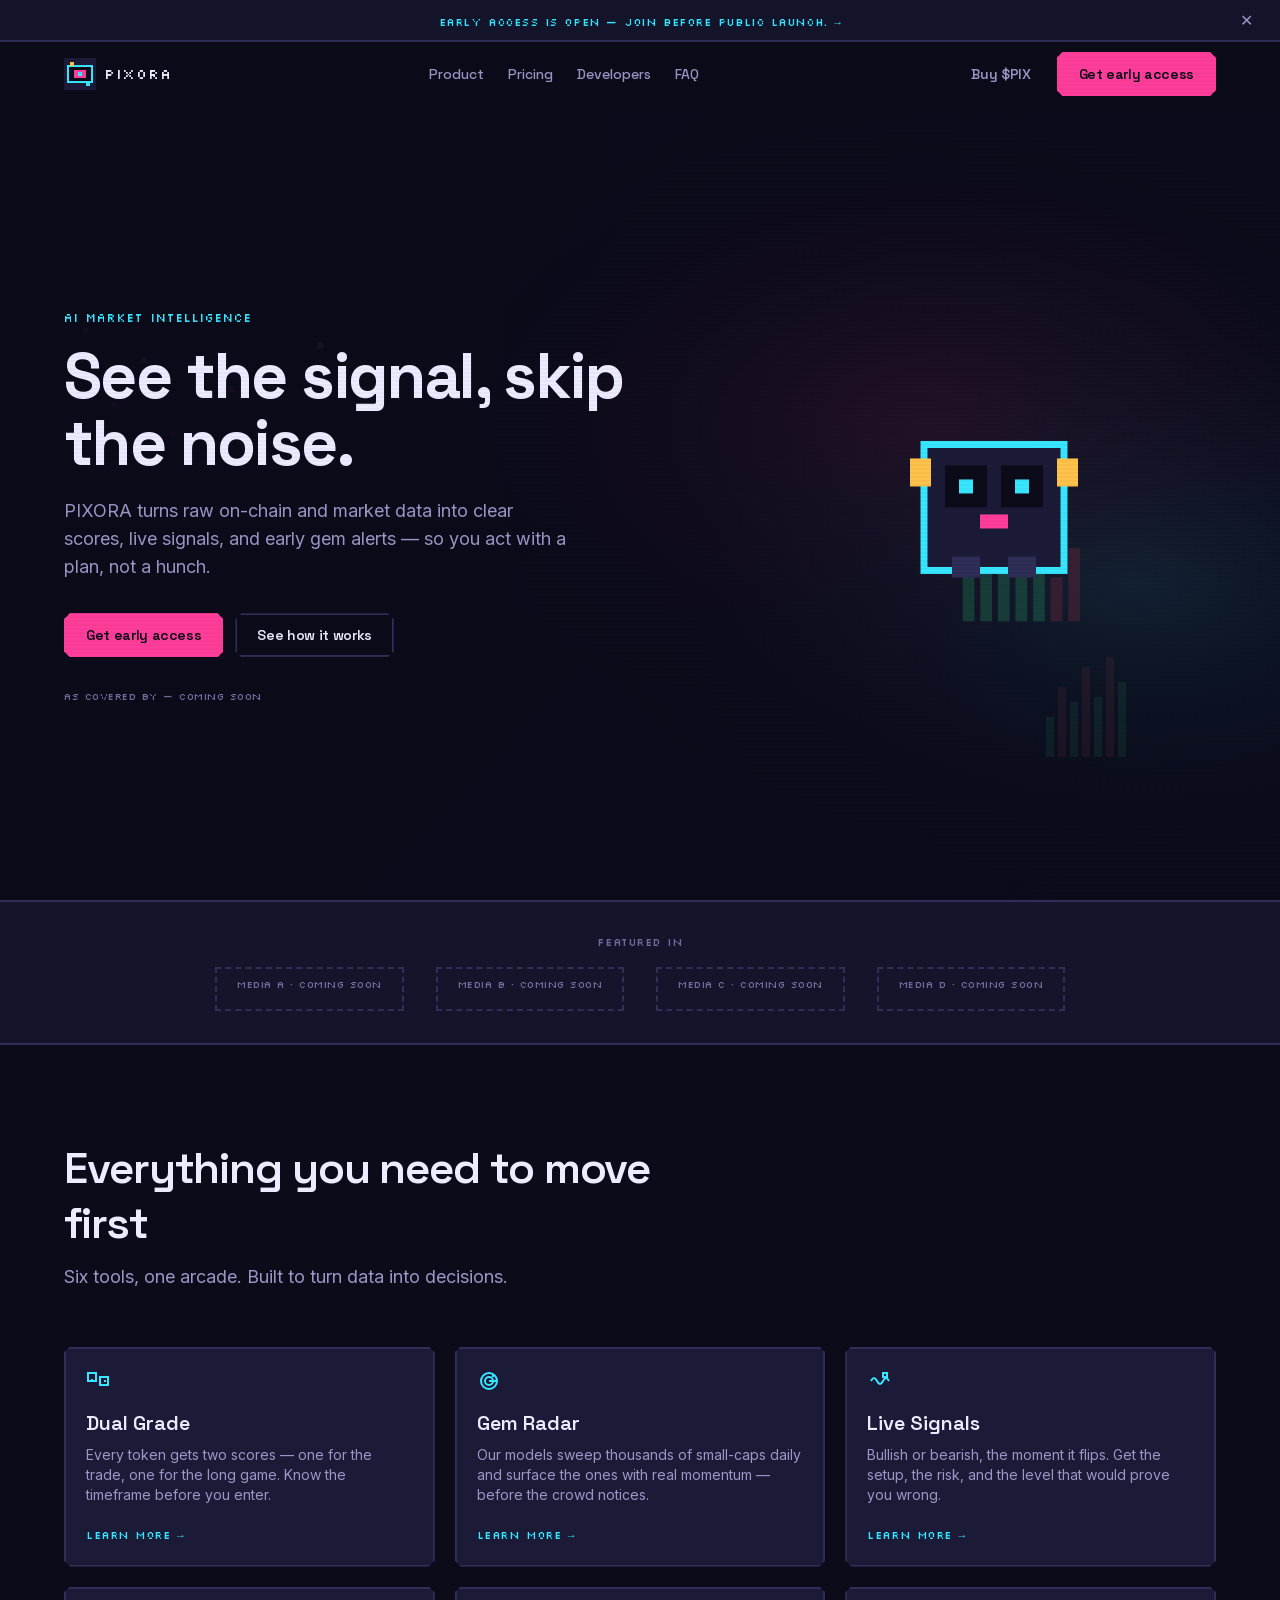
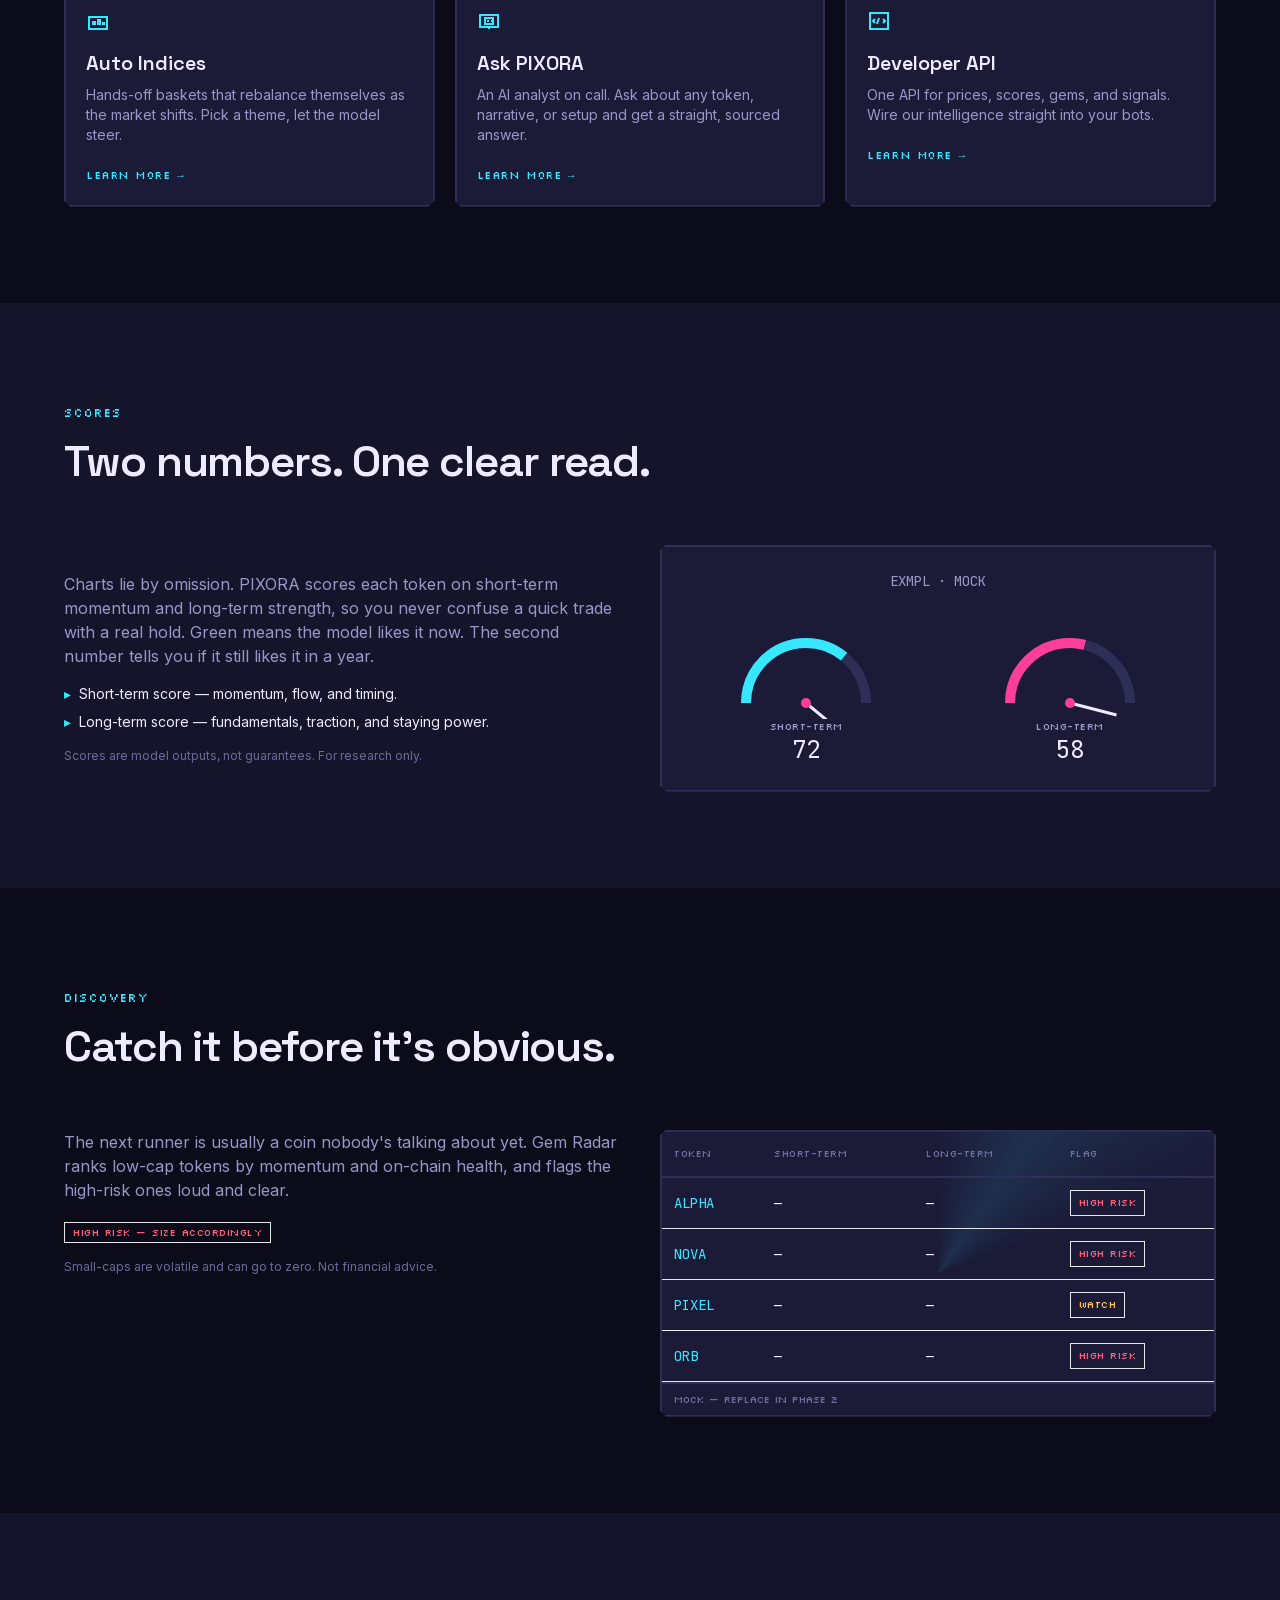
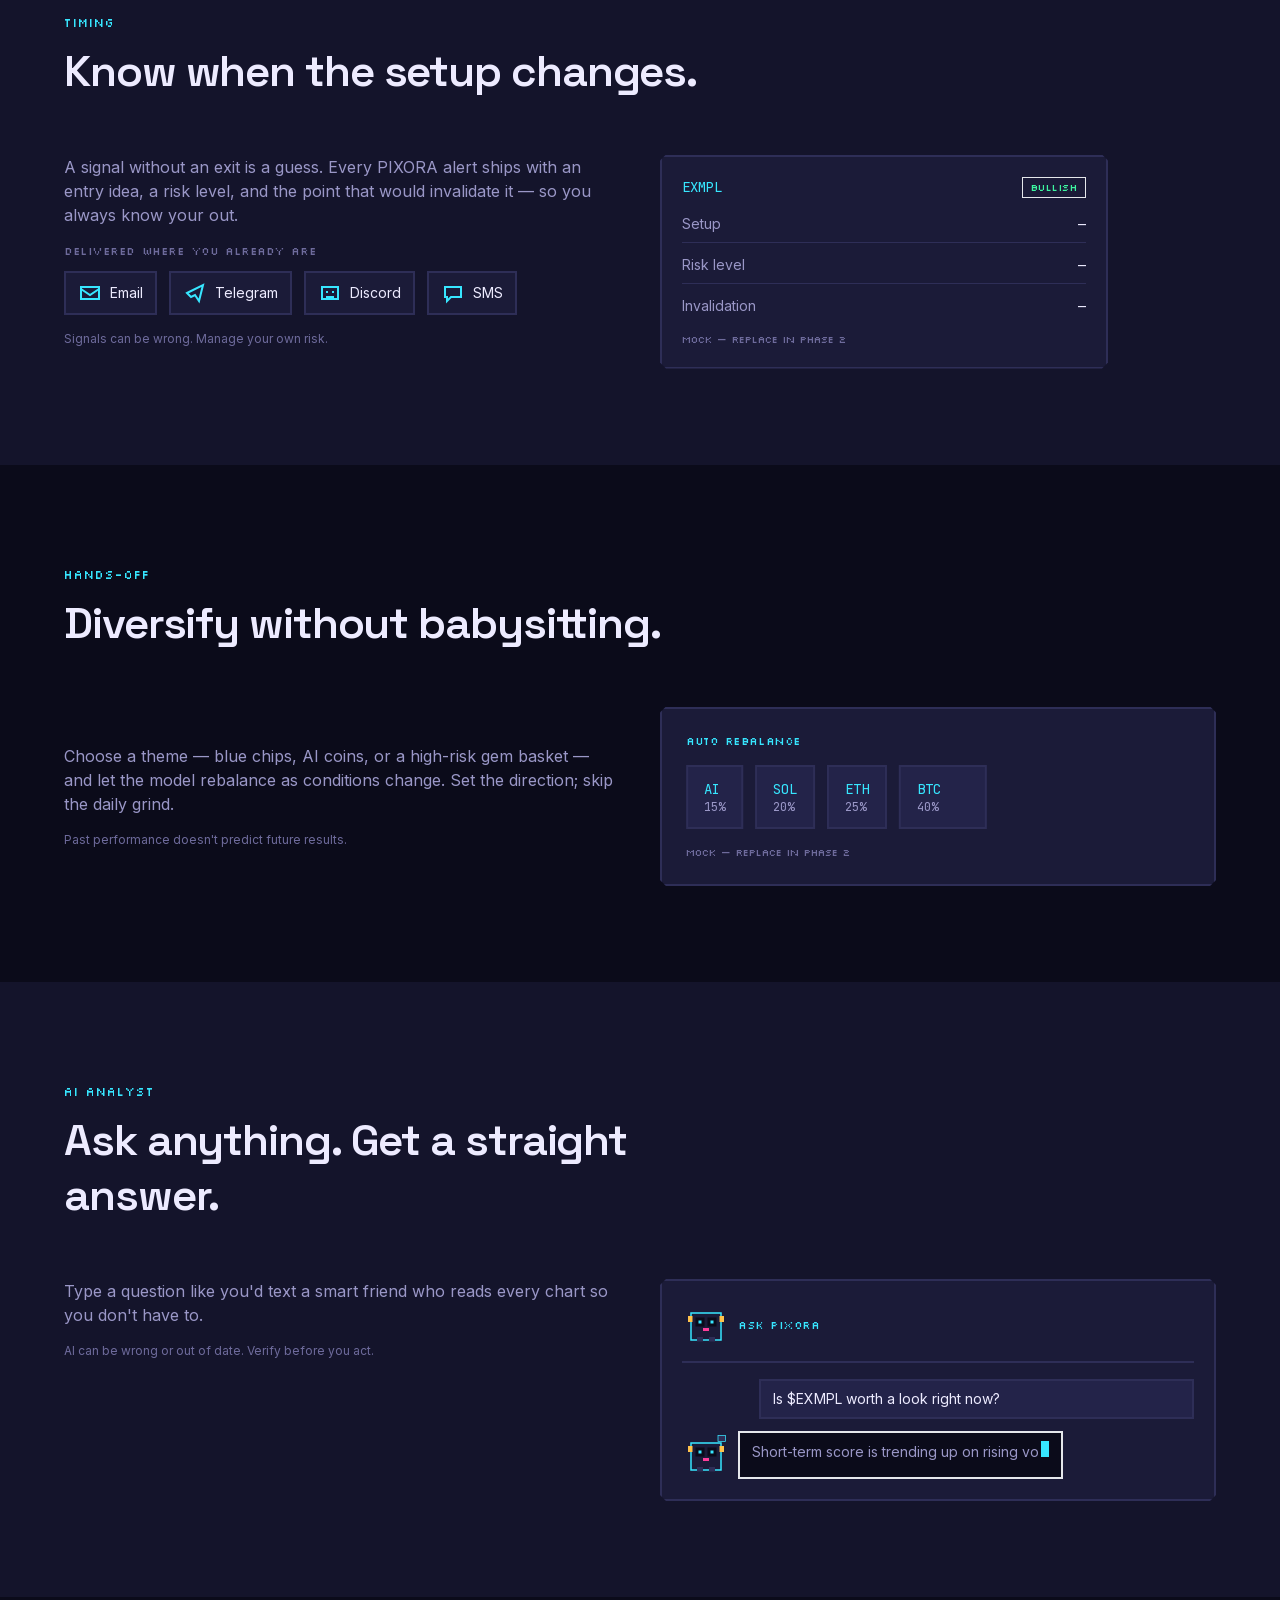
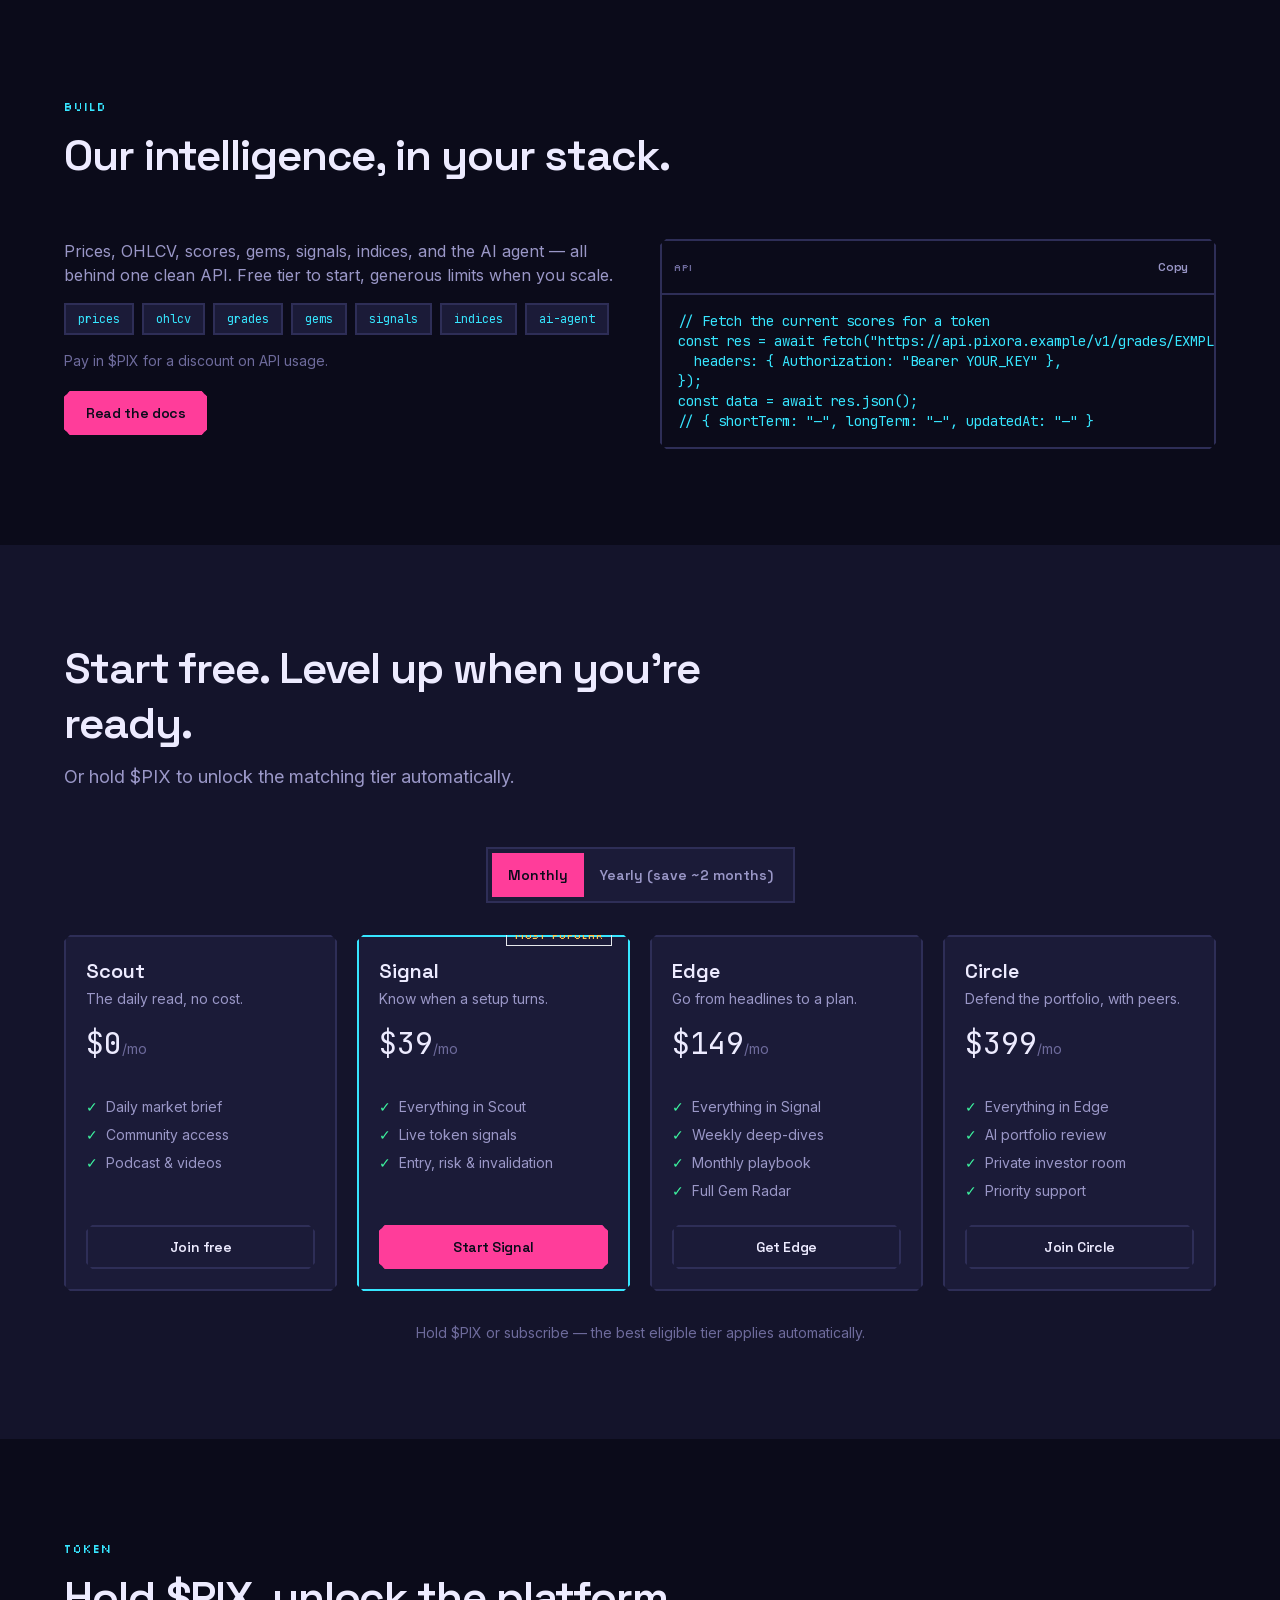
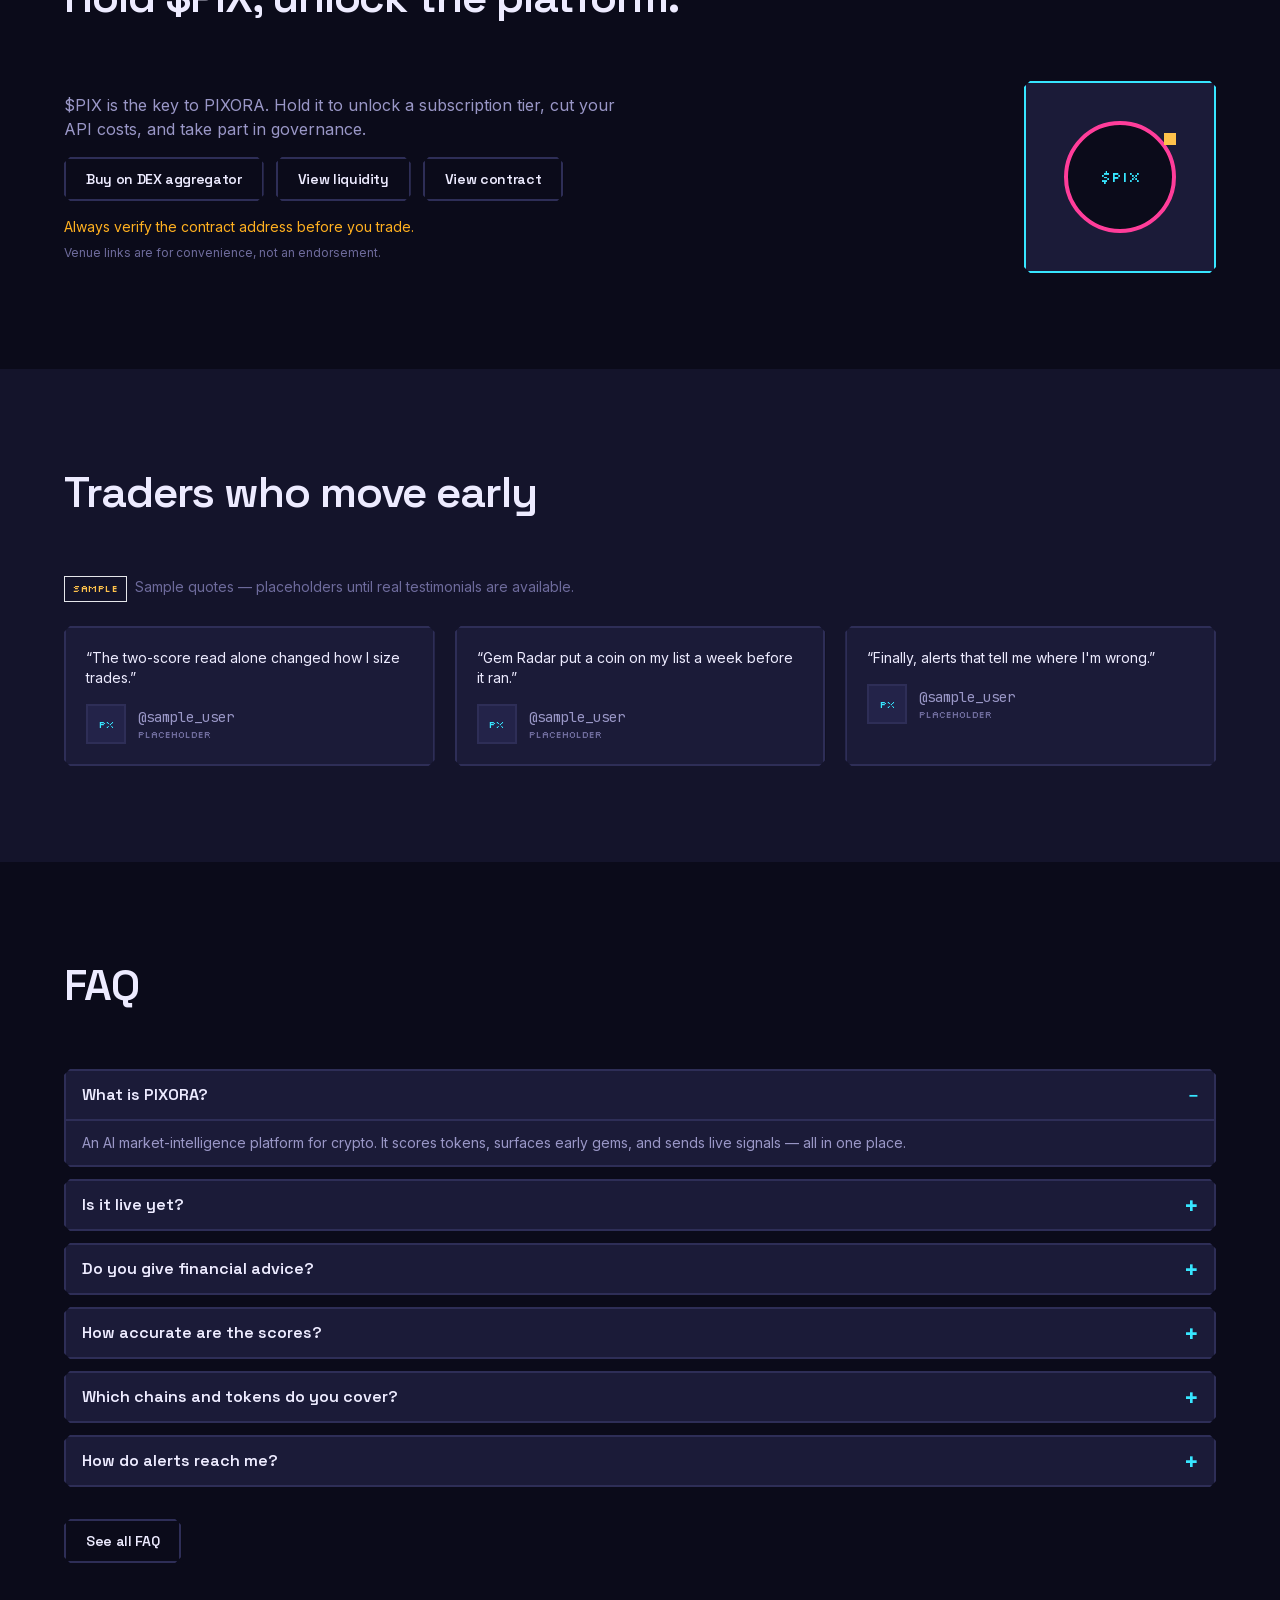
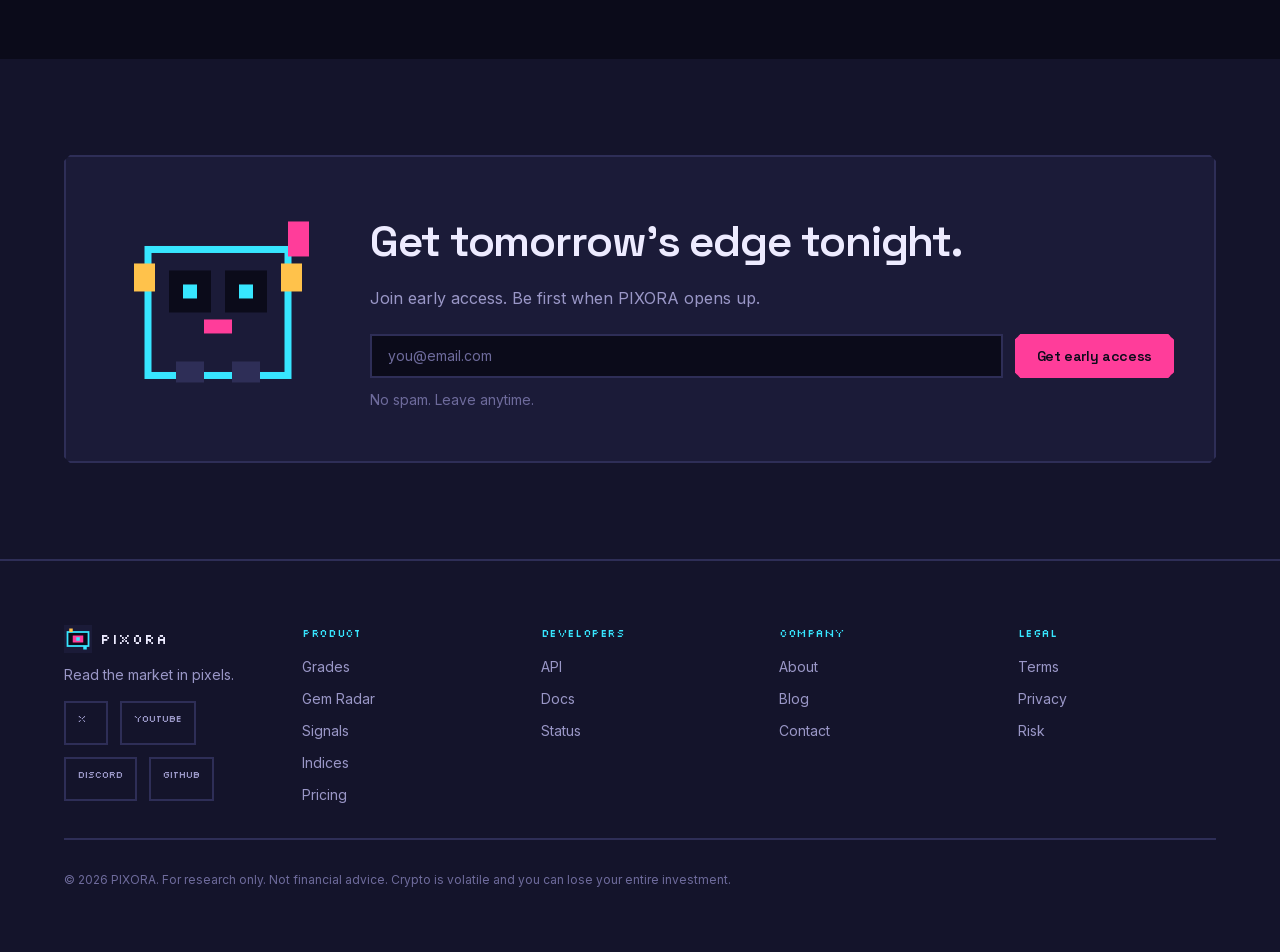
==== index.html @ 0aa2efa0 "init out" ====
<!DOCTYPE html><html lang="en"><head><meta charSet="utf-8"/><meta name="viewport" content="width=device-width, initial-scale=1"/><link rel="preload" href="/_next/static/media/36966cca54120369-s.p.woff2" as="font" crossorigin="" type="font/woff2"/><link rel="preload" href="/_next/static/media/bb3ef058b751a6ad-s.p.woff2" as="font" crossorigin="" type="font/woff2"/><link rel="preload" href="/_next/static/media/cd21efaca8026c00-s.p.woff2" as="font" crossorigin="" type="font/woff2"/><link rel="preload" href="/_next/static/media/e4af272ccee01ff0-s.p.woff2" as="font" crossorigin="" type="font/woff2"/><link rel="stylesheet" href="/_next/static/css/86339a4e641a12f9.css" data-precedence="next"/><link rel="preload" as="script" fetchPriority="low" href="/_next/static/chunks/webpack-b4691cfa1167f748.js"/><script src="/_next/static/chunks/fd9d1056-ac47f7b4a1759b90.js" async=""></script><script src="/_next/static/chunks/117-aba1c39e933ef17c.js" async=""></script><script src="/_next/static/chunks/main-app-b367c24e3bdda0e7.js" async=""></script><script src="/_next/static/chunks/137-a3e1f3eebce6c471.js" async=""></script><script src="/_next/static/chunks/648-72a559f8085f5372.js" async=""></script><script src="/_next/static/chunks/372-f726cdbb1d85a0af.js" async=""></script><script src="/_next/static/chunks/421-c3013b877b399566.js" async=""></script><script src="/_next/static/chunks/app/page-7d59f54dd0442eeb.js" async=""></script><script src="/_next/static/chunks/app/layout-c3cb37a6035e5b88.js" async=""></script><script src="/_next/static/chunks/app/not-found-fc26bf6916c43bfe.js" async=""></script><meta name="theme-color" content="#0B0B1A"/><title>PIXORA — AI market intelligence for crypto</title><meta name="description" content="PIXORA turns on-chain and market data into clear token scores, live signals, and early gem alerts. Research only — not financial advice."/><meta name="keywords" content="crypto analytics,token scores,crypto signals,AI crypto,gem finder,market intelligence"/><meta name="robots" content="index, follow"/><meta property="og:title" content="PIXORA — Read the market in pixels."/><meta property="og:description" content="Clear token scores, live signals, and early gem alerts. Research only."/><meta property="og:site_name" content="PIXORA"/><meta property="og:image" content="https://pixora.example/img/og.svg"/><meta property="og:image:width" content="1200"/><meta property="og:image:height" content="630"/><meta property="og:image:alt" content="PIXORA — Read the market in pixels."/><meta property="og:type" content="website"/><meta name="twitter:card" content="summary_large_image"/><meta name="twitter:title" content="PIXORA — Read the market in pixels."/><meta name="twitter:description" content="Clear token scores, live signals, and early gem alerts."/><meta name="twitter:image" content="https://pixora.example/img/og.svg"/><link rel="icon" href="/icons/icon.svg" type="image/svg+xml"/><link rel="apple-touch-icon" href="/icons/icon.svg"/><meta name="next-size-adjust"/><script src="/_next/static/chunks/polyfills-42372ed130431b0a.js" noModule=""></script></head><body class="__variable_0f99ce __variable_dd5b2f __variable_f367f3 __variable_3c557b font-sans"><div aria-hidden="true" class="pointer-events-none fixed inset-0 z-[70] opacity-[0.035]" style="background-image:repeating-linear-gradient(0deg, transparent, transparent 2px, rgba(0,0,0,.8) 2px, rgba(0,0,0,.8) 4px)"></div><header class="sticky top-0 z-40 border-b-2 transition-colors duration-pixel border-transparent bg-transparent"><div class="mx-auto flex h-16 max-w-container items-center justify-between px-4 md:px-6"><a class="flex items-center gap-2 text-text" href="/"><svg viewBox="0 0 32 32" class="h-8 w-8" aria-hidden="true" fill="none" xmlns="http://www.w3.org/2000/svg"><rect width="32" height="32" fill="#1B1B38"></rect><rect x="4" y="8" width="24" height="16" fill="#0B0B1A" stroke="#37E6FF" stroke-width="2"></rect><rect x="10" y="12" width="12" height="8" fill="#FF3D9A"></rect><rect x="14" y="14" width="4" height="4" fill="#37E6FF"></rect><rect x="6" y="4" width="4" height="4" fill="#FFC24B"></rect><rect x="22" y="24" width="4" height="4" fill="#37E6FF"></rect></svg><span class="font-pixel text-sm tracking-wider">PIXORA</span></a><nav class="hidden items-center gap-6 lg:flex" aria-label="Primary"><a class="group relative font-heading text-sm font-medium text-text-muted hover:text-text" href="/#pillars">Product<span class="absolute -bottom-1 left-0 h-0.5 w-0 bg-secondary transition-all duration-pixel group-hover:w-full"></span></a><a class="group relative font-heading text-sm font-medium text-text-muted hover:text-text" href="/pricing/">Pricing<span class="absolute -bottom-1 left-0 h-0.5 w-0 bg-secondary transition-all duration-pixel group-hover:w-full"></span></a><a class="group relative font-heading text-sm font-medium text-text-muted hover:text-text" href="/developers/">Developers<span class="absolute -bottom-1 left-0 h-0.5 w-0 bg-secondary transition-all duration-pixel group-hover:w-full"></span></a><a class="group relative font-heading text-sm font-medium text-text-muted hover:text-text" href="/faq/">FAQ<span class="absolute -bottom-1 left-0 h-0.5 w-0 bg-secondary transition-all duration-pixel group-hover:w-full"></span></a></nav><div class="hidden items-center gap-3 lg:flex"><a class="inline-flex items-center justify-center gap-2 py-2.5 font-heading text-sm font-semibold tracking-tight clip-pixel transition-all duration-pixel ease-pixel active:translate-y-0.5 active:shadow-none disabled:cursor-not-allowed disabled:opacity-40 disabled:active:translate-y-0 focus-visible:outline-2 focus-visible:outline-offset-2 focus-visible:outline-secondary bg-transparent text-text-muted border-2 border-transparent hover:text-secondary hover:border-line min-h-10 px-3" href="/#token">Buy $PIX</a><a class="inline-flex min-h-11 items-center justify-center gap-2 px-5 py-2.5 font-heading text-sm font-semibold tracking-tight clip-pixel transition-all duration-pixel ease-pixel active:translate-y-0.5 active:shadow-none disabled:cursor-not-allowed disabled:opacity-40 disabled:active:translate-y-0 focus-visible:outline-2 focus-visible:outline-offset-2 focus-visible:outline-secondary bg-primary text-on-primary border-2 border-primary hover:bg-primary-press shadow-hard hover:shadow-hard-sm" href="#final-cta">Get early access</a></div><button type="button" class="min-h-11 min-w-11 border-2 border-line px-3 font-pixel text-xs text-secondary lg:hidden" aria-label="Open menu" aria-expanded="false">MENU</button></div></header><main><section class="relative flex min-h-[88vh] items-center overflow-hidden py-20 md:py-28"><div class="absolute inset-0 overflow-hidden" aria-hidden="true"><div class="absolute inset-0 bg-bg"><div class="absolute inset-0 opacity-40" style="background-image:radial-gradient(circle at 70% 40%, rgba(255,61,154,0.25), transparent 40%),
              radial-gradient(circle at 85% 60%, rgba(55,230,255,0.2), transparent 35%),
              linear-gradient(135deg, #0B0B1A 40%, #14142B 100%)"></div><div class="absolute inset-0 opacity-30 animate-pulse" style="background-image:repeating-linear-gradient(90deg, transparent, transparent 6px, rgba(55,230,255,0.08) 6px, rgba(55,230,255,0.08) 8px);background-size:200% 100%"></div><div class="absolute bottom-[18%] right-[12%] flex items-end gap-1 opacity-60"><div class="w-2" style="height:40px;background:#3DF5A0"></div><div class="w-2" style="height:70px;background:#FF5C7A"></div><div class="w-2" style="height:55px;background:#3DF5A0"></div><div class="w-2" style="height:90px;background:#FF5C7A"></div><div class="w-2" style="height:60px;background:#3DF5A0"></div><div class="w-2" style="height:100px;background:#FF5C7A"></div><div class="w-2" style="height:75px;background:#3DF5A0"></div></div></div><div class="absolute inset-0" style="background:linear-gradient(90deg, rgba(11,11,26,0.92) 0%, rgba(11,11,26,0.7) 45%, rgba(11,11,26,0.55) 100%)"></div></div><div class="mx-auto w-full max-w-container px-4 md:px-6 relative z-10 grid items-center gap-10 lg:grid-cols-[1.2fr_0.8fr]"><div class="max-w-xl"><div style="opacity:0;transform:translateY(14px)"><span class="inline-block font-pixel text-[12px] uppercase tracking-[1px] text-secondary mb-4">AI MARKET INTELLIGENCE</span></div><h1 class="font-heading text-[40px] font-bold leading-[1.05] tracking-tight text-text md:text-[64px]" style="opacity:0;transform:translateY(14px)">See the signal, skip the noise.</h1><p class="mt-5 max-w-lg text-base text-text-muted md:text-lg" style="opacity:0;transform:translateY(14px)">PIXORA turns raw on-chain and market data into clear scores, live signals, and early gem alerts — so you act with a plan, not a hunch.</p><div class="mt-8 flex flex-wrap gap-3" style="opacity:0;transform:translateY(14px)"><a class="inline-flex min-h-11 items-center justify-center gap-2 px-5 py-2.5 font-heading text-sm font-semibold tracking-tight clip-pixel transition-all duration-pixel ease-pixel active:translate-y-0.5 active:shadow-none disabled:cursor-not-allowed disabled:opacity-40 disabled:active:translate-y-0 focus-visible:outline-2 focus-visible:outline-offset-2 focus-visible:outline-secondary bg-primary text-on-primary border-2 border-primary hover:bg-primary-press shadow-hard hover:shadow-hard-sm" href="#final-cta">Get early access</a><a class="inline-flex min-h-11 items-center justify-center gap-2 px-5 py-2.5 font-heading text-sm font-semibold tracking-tight clip-pixel transition-all duration-pixel ease-pixel active:translate-y-0.5 active:shadow-none disabled:cursor-not-allowed disabled:opacity-40 disabled:active:translate-y-0 focus-visible:outline-2 focus-visible:outline-offset-2 focus-visible:outline-secondary bg-transparent text-text border-2 border-line hover:border-secondary hover:text-secondary shadow-hard hover:shadow-hard-sm" href="#pillars">See how it works</a></div><p class="mt-8 font-pixel text-[10px] uppercase tracking-wider text-text-dim" style="opacity:0;transform:translateY(14px)">As covered by<!-- --> — coming soon</p></div><div class="relative mx-auto hidden w-full max-w-sm justify-center lg:flex"><div class="relative h-48 w-48 md:h-56 md:w-56" aria-hidden="true"><svg viewBox="0 0 64 64" class="h-full w-full" fill="none"><rect x="12" y="16" width="40" height="36" fill="#1B1B38" stroke="#37E6FF" stroke-width="2"></rect><rect x="18" y="22" width="12" height="12" fill="#0B0B1A"></rect><rect x="34" y="22" width="12" height="12" fill="#0B0B1A"></rect><rect x="22" y="26" width="4" height="4" fill="#37E6FF"></rect><rect x="38" y="26" width="4" height="4" fill="#37E6FF"></rect><rect x="28" y="36" width="8" height="4" fill="#FF3D9A"></rect><rect x="8" y="20" width="6" height="8" fill="#FFC24B"></rect><rect x="50" y="20" width="6" height="8" fill="#FFC24B"></rect><rect x="20" y="48" width="8" height="6" fill="#2E2E57"></rect><rect x="36" y="48" width="8" height="6" fill="#2E2E57"></rect></svg></div></div></div></section><section class="border-y-2 border-line bg-surface py-8"><div class="mx-auto w-full max-w-container px-4 md:px-6"><p class="mb-4 text-center font-pixel text-[11px] uppercase tracking-wider text-text-dim">Featured in</p><div class="flex flex-wrap items-center justify-center gap-4 md:gap-8"><div class="min-h-11 border-2 border-dashed border-line px-5 py-2 font-pixel text-[10px] uppercase tracking-wider text-text-dim">MEDIA A<!-- --> · <!-- -->Coming soon</div><div class="min-h-11 border-2 border-dashed border-line px-5 py-2 font-pixel text-[10px] uppercase tracking-wider text-text-dim">MEDIA B<!-- --> · <!-- -->Coming soon</div><div class="min-h-11 border-2 border-dashed border-line px-5 py-2 font-pixel text-[10px] uppercase tracking-wider text-text-dim">MEDIA C<!-- --> · <!-- -->Coming soon</div><div class="min-h-11 border-2 border-dashed border-line px-5 py-2 font-pixel text-[10px] uppercase tracking-wider text-text-dim">MEDIA D<!-- --> · <!-- -->Coming soon</div></div></div></section><section id="pillars" class="py-16 md:py-24 bg-bg"><div class="mx-auto w-full max-w-container px-4 md:px-6"><div class="mb-10 max-w-2xl md:mb-14"><h2 class="font-heading text-[30px] font-semibold leading-tight tracking-tight text-text md:text-[44px]">Everything you need to move first</h2><p class="mt-3 max-w-xl text-base text-text-muted md:text-lg">Six tools, one arcade. Built to turn data into decisions.</p></div><div class="grid gap-5 sm:grid-cols-2 lg:grid-cols-3"><div style="opacity:0;transform:translateY(14px)"><div class="border-2 border-line bg-card p-5 shadow-hard clip-pixel transition-all duration-pixel ease-pixel hover:-translate-y-0.5 hover:border-secondary hover:shadow-hard-sm h-full"><svg width="24" height="24" viewBox="0 0 24 24" fill="none" xmlns="http://www.w3.org/2000/svg" class="h-6 w-6 mb-4 text-secondary" role="img"><title>Dual Grade</title><rect x="2" y="4" width="8" height="8" stroke="currentColor" stroke-width="2"></rect><rect x="14" y="8" width="8" height="8" stroke="currentColor" stroke-width="2"></rect><path d="M6 10v2M18 12h2" stroke="currentColor" stroke-width="2"></path></svg><h3 class="mb-2 font-heading text-xl font-semibold text-text">Dual Grade</h3><p class="mb-4 text-sm text-text-muted">Every token gets two scores — one for the trade, one for the long game. Know the timeframe before you enter.</p><a class="font-pixel text-[11px] uppercase tracking-wider text-secondary hover:text-primary" href="/#dual-grade">Learn more →</a></div></div><div style="opacity:0;transform:translateY(14px)"><div class="border-2 border-line bg-card p-5 shadow-hard clip-pixel transition-all duration-pixel ease-pixel hover:-translate-y-0.5 hover:border-secondary hover:shadow-hard-sm h-full"><svg width="24" height="24" viewBox="0 0 24 24" fill="none" xmlns="http://www.w3.org/2000/svg" class="h-6 w-6 mb-4 text-secondary" role="img"><title>Gem Radar</title><circle cx="12" cy="12" r="8" stroke="currentColor" stroke-width="2"></circle><circle cx="12" cy="12" r="4" stroke="currentColor" stroke-width="2"></circle><path d="M12 12h8" stroke="currentColor" stroke-width="2"></path><rect x="15" y="6" width="2" height="2" fill="currentColor"></rect></svg><h3 class="mb-2 font-heading text-xl font-semibold text-text">Gem Radar</h3><p class="mb-4 text-sm text-text-muted">Our models sweep thousands of small-caps daily and surface the ones with real momentum — before the crowd notices.</p><a class="font-pixel text-[11px] uppercase tracking-wider text-secondary hover:text-primary" href="/#gem-radar">Learn more →</a></div></div><div style="opacity:0;transform:translateY(14px)"><div class="border-2 border-line bg-card p-5 shadow-hard clip-pixel transition-all duration-pixel ease-pixel hover:-translate-y-0.5 hover:border-secondary hover:shadow-hard-sm h-full"><svg width="24" height="24" viewBox="0 0 24 24" fill="none" xmlns="http://www.w3.org/2000/svg" class="h-6 w-6 mb-4 text-secondary" role="img"><title>Live Signals</title><path d="M4 12c2-4 4-4 6 0s4 4 6 0 4-4 6 0" stroke="currentColor" stroke-width="2"></path><rect x="16" y="4" width="4" height="4" stroke="currentColor" stroke-width="2"></rect><path d="M18 8v2" stroke="currentColor" stroke-width="2"></path></svg><h3 class="mb-2 font-heading text-xl font-semibold text-text">Live Signals</h3><p class="mb-4 text-sm text-text-muted">Bullish or bearish, the moment it flips. Get the setup, the risk, and the level that would prove you wrong.</p><a class="font-pixel text-[11px] uppercase tracking-wider text-secondary hover:text-primary" href="/#signals">Learn more →</a></div></div><div style="opacity:0;transform:translateY(14px)"><div class="border-2 border-line bg-card p-5 shadow-hard clip-pixel transition-all duration-pixel ease-pixel hover:-translate-y-0.5 hover:border-secondary hover:shadow-hard-sm h-full"><svg width="24" height="24" viewBox="0 0 24 24" fill="none" xmlns="http://www.w3.org/2000/svg" class="h-6 w-6 mb-4 text-secondary" role="img"><title>Auto Indices</title><rect x="3" y="8" width="18" height="12" stroke="currentColor" stroke-width="2"></rect><rect x="6" y="12" width="4" height="4" fill="currentColor"></rect><rect x="11" y="10" width="4" height="6" fill="currentColor"></rect><rect x="16" y="13" width="3" height="3" fill="currentColor"></rect></svg><h3 class="mb-2 font-heading text-xl font-semibold text-text">Auto Indices</h3><p class="mb-4 text-sm text-text-muted">Hands-off baskets that rebalance themselves as the market shifts. Pick a theme, let the model steer.</p><a class="font-pixel text-[11px] uppercase tracking-wider text-secondary hover:text-primary" href="/#indices">Learn more →</a></div></div><div style="opacity:0;transform:translateY(14px)"><div class="border-2 border-line bg-card p-5 shadow-hard clip-pixel transition-all duration-pixel ease-pixel hover:-translate-y-0.5 hover:border-secondary hover:shadow-hard-sm h-full"><svg width="24" height="24" viewBox="0 0 24 24" fill="none" xmlns="http://www.w3.org/2000/svg" class="h-6 w-6 mb-4 text-secondary" role="img"><title>Ask PIXORA</title><rect x="3" y="6" width="18" height="12" stroke="currentColor" stroke-width="2"></rect><rect x="8" y="9" width="8" height="6" stroke="currentColor" stroke-width="2"></rect><rect x="10" y="11" width="2" height="2" fill="currentColor"></rect><rect x="14" y="11" width="2" height="2" fill="currentColor"></rect><path d="M12 18v2" stroke="currentColor" stroke-width="2"></path></svg><h3 class="mb-2 font-heading text-xl font-semibold text-text">Ask PIXORA</h3><p class="mb-4 text-sm text-text-muted">An AI analyst on call. Ask about any token, narrative, or setup and get a straight, sourced answer.</p><a class="font-pixel text-[11px] uppercase tracking-wider text-secondary hover:text-primary" href="/#ai-agent">Learn more →</a></div></div><div style="opacity:0;transform:translateY(14px)"><div class="border-2 border-line bg-card p-5 shadow-hard clip-pixel transition-all duration-pixel ease-pixel hover:-translate-y-0.5 hover:border-secondary hover:shadow-hard-sm h-full"><svg width="24" height="24" viewBox="0 0 24 24" fill="none" xmlns="http://www.w3.org/2000/svg" class="h-6 w-6 mb-4 text-secondary" role="img"><title>Developer API</title><rect x="3" y="4" width="18" height="16" stroke="currentColor" stroke-width="2"></rect><path d="M8 10l-2 2 2 2M16 10l2 2-2 2M12 9l-2 6" stroke="currentColor" stroke-width="2"></path></svg><h3 class="mb-2 font-heading text-xl font-semibold text-text">Developer API</h3><p class="mb-4 text-sm text-text-muted">One API for prices, scores, gems, and signals. Wire our intelligence straight into your bots.</p><a class="font-pixel text-[11px] uppercase tracking-wider text-secondary hover:text-primary" href="/developers/">Learn more →</a></div></div></div></div></section><section id="dual-grade" class="py-16 md:py-24 bg-surface"><div class="mx-auto w-full max-w-container px-4 md:px-6"><div class="mb-10 max-w-2xl md:mb-14"><span class="inline-block font-pixel text-[12px] uppercase tracking-[1px] text-secondary mb-3">SCORES</span><h2 class="font-heading text-[30px] font-semibold leading-tight tracking-tight text-text md:text-[44px]">Two numbers. One clear read.</h2></div><div class="grid items-center gap-10 lg:grid-cols-2" style="opacity:0;transform:translateY(14px)"><div><p class="mb-4 text-text-muted">Charts lie by omission. PIXORA scores each token on short-term momentum and long-term strength, so you never confuse a quick trade with a real hold. Green means the model likes it now. The second number tells you if it still likes it in a year.</p><ul class="mb-4 space-y-2"><li class="flex gap-2 text-sm text-text"><span class="text-secondary" aria-hidden="true">▸</span>Short-term score — momentum, flow, and timing.</li><li class="flex gap-2 text-sm text-text"><span class="text-secondary" aria-hidden="true">▸</span>Long-term score — fundamentals, traction, and staying power.</li></ul><p class="text-xs text-text-dim">Scores are model outputs, not guarantees. For research only.</p></div><div class="border-2 border-line bg-card p-6 shadow-hard clip-pixel"><p class="mb-4 text-center font-mono text-sm text-text-muted">EXMPL<!-- --> · MOCK</p><div class="flex flex-wrap justify-around gap-6"><div class="flex flex-col items-center"><div class="relative h-28 w-40"><svg viewBox="0 0 160 100" class="h-full w-full"><path d="M20 90 A60 60 0 0 1 140 90" fill="none" stroke="#2E2E57" stroke-width="10"></path><path d="M20 90 A60 60 0 0 1 140 90" fill="none" stroke="#37E6FF" stroke-width="10" stroke-dasharray="0 188"></path><line x1="80" y1="90" x2="80" y2="42" stroke="#EDEBFF" stroke-width="3"></line><circle cx="80" cy="90" r="5" fill="#FF3D9A"></circle></svg></div><p class="font-pixel text-[10px] uppercase tracking-wider text-text-muted">Short-term</p><p class="font-mono text-2xl tabular-nums text-text">0</p></div><div class="flex flex-col items-center"><div class="relative h-28 w-40"><svg viewBox="0 0 160 100" class="h-full w-full"><path d="M20 90 A60 60 0 0 1 140 90" fill="none" stroke="#2E2E57" stroke-width="10"></path><path d="M20 90 A60 60 0 0 1 140 90" fill="none" stroke="#FF3D9A" stroke-width="10" stroke-dasharray="0 188"></path><line x1="80" y1="90" x2="80" y2="42" stroke="#EDEBFF" stroke-width="3"></line><circle cx="80" cy="90" r="5" fill="#FF3D9A"></circle></svg></div><p class="font-pixel text-[10px] uppercase tracking-wider text-text-muted">Long-term</p><p class="font-mono text-2xl tabular-nums text-text">0</p></div></div></div></div></div></section><section id="gem-radar" class="py-16 md:py-24 bg-bg"><div class="mx-auto w-full max-w-container px-4 md:px-6"><div class="mb-10 max-w-2xl md:mb-14"><span class="inline-block font-pixel text-[12px] uppercase tracking-[1px] text-secondary mb-3">DISCOVERY</span><h2 class="font-heading text-[30px] font-semibold leading-tight tracking-tight text-text md:text-[44px]">Catch it before it&#x27;s obvious.</h2></div><div class="grid items-start gap-10 lg:grid-cols-2"><div class="" style="opacity:0;transform:translateY(14px)"><p class="mb-4 text-text-muted">The next runner is usually a coin nobody&#x27;s talking about yet. Gem Radar ranks low-cap tokens by momentum and on-chain health, and flags the high-risk ones loud and clear.</p><span class="inline-flex items-center px-2 py-0.5 font-pixel text-[10px] uppercase tracking-wider bg-down/15 text-down border border-down/40 mb-4">HIGH RISK — size accordingly</span><p class="text-xs text-text-dim">Small-caps are volatile and can go to zero. Not financial advice.</p></div><div class="relative overflow-hidden border-2 border-line bg-card shadow-hard clip-pixel"><div aria-hidden="true" class="pointer-events-none absolute -inset-1 opacity-25 motion-safe:animate-[spin_6s_linear_infinite]" style="background:conic-gradient(from 0deg, transparent 0deg, rgba(55,230,255,0.4) 35deg, transparent 70deg)"></div><div class="relative overflow-x-auto"><table class="w-full min-w-[360px] text-left text-sm"><thead><tr class="border-b-2 border-line font-pixel text-[10px] uppercase tracking-wider text-text-dim"><th class="px-3 py-3 font-normal">Token</th><th class="px-3 py-3 font-normal">Short-term</th><th class="px-3 py-3 font-normal">Long-term</th><th class="px-3 py-3 font-normal">Flag</th></tr></thead><tbody><tr class="border-b border-line/60"><td class="px-3 py-3 font-mono text-secondary">ALPHA</td><td class="px-3 py-3 font-mono tabular-nums text-text">—</td><td class="px-3 py-3 font-mono tabular-nums text-text">—</td><td class="px-3 py-3"><span class="inline-flex items-center px-2 py-0.5 font-pixel text-[10px] uppercase tracking-wider bg-down/15 text-down border border-down/40">HIGH RISK</span></td></tr><tr class="border-b border-line/60"><td class="px-3 py-3 font-mono text-secondary">NOVA</td><td class="px-3 py-3 font-mono tabular-nums text-text">—</td><td class="px-3 py-3 font-mono tabular-nums text-text">—</td><td class="px-3 py-3"><span class="inline-flex items-center px-2 py-0.5 font-pixel text-[10px] uppercase tracking-wider bg-down/15 text-down border border-down/40">HIGH RISK</span></td></tr><tr class="border-b border-line/60"><td class="px-3 py-3 font-mono text-secondary">PIXEL</td><td class="px-3 py-3 font-mono tabular-nums text-text">—</td><td class="px-3 py-3 font-mono tabular-nums text-text">—</td><td class="px-3 py-3"><span class="inline-flex items-center px-2 py-0.5 font-pixel text-[10px] uppercase tracking-wider bg-accent/15 text-accent border border-accent/40">WATCH</span></td></tr><tr class="border-b border-line/60"><td class="px-3 py-3 font-mono text-secondary">ORB</td><td class="px-3 py-3 font-mono tabular-nums text-text">—</td><td class="px-3 py-3 font-mono tabular-nums text-text">—</td><td class="px-3 py-3"><span class="inline-flex items-center px-2 py-0.5 font-pixel text-[10px] uppercase tracking-wider bg-down/15 text-down border border-down/40">HIGH RISK</span></td></tr></tbody></table></div><p class="relative border-t-2 border-line px-3 py-2 font-pixel text-[10px] uppercase text-text-dim">MOCK — replace in phase 2</p></div></div></div></section><section id="signals" class="py-16 md:py-24 bg-surface"><div class="mx-auto w-full max-w-container px-4 md:px-6"><div class="mb-10 max-w-2xl md:mb-14"><span class="inline-block font-pixel text-[12px] uppercase tracking-[1px] text-secondary mb-3">TIMING</span><h2 class="font-heading text-[30px] font-semibold leading-tight tracking-tight text-text md:text-[44px]">Know when the setup changes.</h2></div><div class="grid items-start gap-10 lg:grid-cols-2"><div class="" style="opacity:0;transform:translateY(14px)"><p class="mb-4 text-text-muted">A signal without an exit is a guess. Every PIXORA alert ships with an entry idea, a risk level, and the point that would invalidate it — so you always know your out.</p><p class="mb-3 font-pixel text-[11px] uppercase tracking-wider text-text-dim">Delivered where you already are</p><div class="mb-4 flex flex-wrap gap-3"><div class="flex min-h-11 items-center gap-2 border-2 border-line bg-card px-3 py-2"><svg width="24" height="24" viewBox="0 0 24 24" fill="none" xmlns="http://www.w3.org/2000/svg" class="h-6 w-6 text-secondary" aria-hidden="true"><rect x="3" y="6" width="18" height="12" stroke="currentColor" stroke-width="2"></rect><path d="M3 8l9 6 9-6" stroke="currentColor" stroke-width="2"></path></svg><span class="text-sm text-text">Email</span></div><div class="flex min-h-11 items-center gap-2 border-2 border-line bg-card px-3 py-2"><svg width="24" height="24" viewBox="0 0 24 24" fill="none" xmlns="http://www.w3.org/2000/svg" class="h-6 w-6 text-secondary" aria-hidden="true"><path d="M4 12l16-8-4 16-4-6-4 2z" stroke="currentColor" stroke-width="2" fill="none"></path></svg><span class="text-sm text-text">Telegram</span></div><div class="flex min-h-11 items-center gap-2 border-2 border-line bg-card px-3 py-2"><svg width="24" height="24" viewBox="0 0 24 24" fill="none" xmlns="http://www.w3.org/2000/svg" class="h-6 w-6 text-secondary" aria-hidden="true"><rect x="4" y="6" width="16" height="12" stroke="currentColor" stroke-width="2"></rect><rect x="8" y="10" width="2" height="2" fill="currentColor"></rect><rect x="14" y="10" width="2" height="2" fill="currentColor"></rect><path d="M8 16h8" stroke="currentColor" stroke-width="2"></path></svg><span class="text-sm text-text">Discord</span></div><div class="flex min-h-11 items-center gap-2 border-2 border-line bg-card px-3 py-2"><svg width="24" height="24" viewBox="0 0 24 24" fill="none" xmlns="http://www.w3.org/2000/svg" class="h-6 w-6 text-secondary" aria-hidden="true"><path d="M4 6h16v10H10l-4 4v-4H4z" stroke="currentColor" stroke-width="2" fill="none"></path></svg><span class="text-sm text-text">SMS</span></div></div><p class="text-xs text-text-dim">Signals can be wrong. Manage your own risk.</p></div><div class="" style="opacity:0;transform:translateY(14px)"><div class="border-2 border-line bg-card p-5 shadow-hard clip-pixel max-w-md"><div class="mb-4 flex items-center justify-between"><span class="font-mono text-sm text-secondary">EXMPL</span><span class="inline-flex items-center px-2 py-0.5 font-pixel text-[10px] uppercase tracking-wider bg-up/15 text-up border border-up/40 opacity-100">BULLISH</span></div><dl class="space-y-3 text-sm"><div class="flex justify-between border-b border-line pb-2"><dt class="text-text-muted">Setup</dt><dd class="font-mono tabular-nums text-text">—</dd></div><div class="flex justify-between border-b border-line pb-2"><dt class="text-text-muted">Risk level</dt><dd class="font-mono tabular-nums text-text">—</dd></div><div class="flex justify-between"><dt class="text-text-muted">Invalidation</dt><dd class="font-mono tabular-nums text-text">—</dd></div></dl><p class="mt-4 font-pixel text-[10px] uppercase text-text-dim">MOCK — replace in phase 2</p></div></div></div></div></section><section id="indices" class="py-16 md:py-24 bg-bg"><div class="mx-auto w-full max-w-container px-4 md:px-6"><div class="mb-10 max-w-2xl md:mb-14"><span class="inline-block font-pixel text-[12px] uppercase tracking-[1px] text-secondary mb-3">HANDS-OFF</span><h2 class="font-heading text-[30px] font-semibold leading-tight tracking-tight text-text md:text-[44px]">Diversify without babysitting.</h2></div><div class="grid items-center gap-10 lg:grid-cols-2"><div class="" style="opacity:0;transform:translateY(14px)"><p class="mb-4 text-text-muted">Choose a theme — blue chips, AI coins, or a high-risk gem basket — and let the model rebalance as conditions change. Set the direction; skip the daily grind.</p><p class="text-xs text-text-dim">Past performance doesn&#x27;t predict future results.</p></div><div class="border-2 border-line bg-card p-6 shadow-hard clip-pixel"><p class="mb-4 font-pixel text-[11px] uppercase tracking-wider text-secondary">Auto rebalance</p><div class="flex flex-wrap gap-3"><div class="border-2 border-line bg-card-2 px-4 py-3" style="min-width:88px"><p class="font-mono text-sm text-secondary">BTC</p><p class="font-mono text-xs tabular-nums text-text-muted">40<!-- -->%</p></div><div class="border-2 border-line bg-card-2 px-4 py-3" style="min-width:55.00000000000001px"><p class="font-mono text-sm text-secondary">ETH</p><p class="font-mono text-xs tabular-nums text-text-muted">25<!-- -->%</p></div><div class="border-2 border-line bg-card-2 px-4 py-3" style="min-width:44px"><p class="font-mono text-sm text-secondary">SOL</p><p class="font-mono text-xs tabular-nums text-text-muted">20<!-- -->%</p></div><div class="border-2 border-line bg-card-2 px-4 py-3" style="min-width:33px"><p class="font-mono text-sm text-secondary">AI</p><p class="font-mono text-xs tabular-nums text-text-muted">15<!-- -->%</p></div></div><p class="mt-4 font-pixel text-[10px] uppercase text-text-dim">MOCK — replace in phase 2</p></div></div></div></section><section id="ai-agent" class="py-16 md:py-24 bg-surface"><div class="mx-auto w-full max-w-container px-4 md:px-6"><div class="mb-10 max-w-2xl md:mb-14"><span class="inline-block font-pixel text-[12px] uppercase tracking-[1px] text-secondary mb-3">AI ANALYST</span><h2 class="font-heading text-[30px] font-semibold leading-tight tracking-tight text-text md:text-[44px]">Ask anything. Get a straight answer.</h2></div><div class="grid items-start gap-10 lg:grid-cols-2"><div class="" style="opacity:0;transform:translateY(14px)"><p class="mb-4 text-text-muted">Type a question like you&#x27;d text a smart friend who reads every chart so you don&#x27;t have to.</p><p class="text-xs text-text-dim">AI can be wrong or out of date. Verify before you act.</p></div><div class="border-2 border-line bg-card p-4 shadow-hard clip-pixel md:p-5"><div class="mb-4 flex items-center gap-2 border-b-2 border-line pb-3"><div class="relative h-12 w-12" aria-hidden="true"><svg viewBox="0 0 64 64" class="h-full w-full" fill="none"><rect x="12" y="16" width="40" height="36" fill="#1B1B38" stroke="#37E6FF" stroke-width="2"></rect><rect x="18" y="22" width="12" height="12" fill="#0B0B1A"></rect><rect x="34" y="22" width="12" height="12" fill="#0B0B1A"></rect><rect x="22" y="26" width="4" height="4" fill="#37E6FF"></rect><rect x="38" y="26" width="4" height="4" fill="#37E6FF"></rect><rect x="28" y="36" width="8" height="4" fill="#FF3D9A"></rect><rect x="8" y="20" width="6" height="8" fill="#FFC24B"></rect><rect x="50" y="20" width="6" height="8" fill="#FFC24B"></rect><rect x="20" y="48" width="8" height="6" fill="#2E2E57"></rect><rect x="36" y="48" width="8" height="6" fill="#2E2E57"></rect></svg></div><span class="font-pixel text-[11px] uppercase tracking-wider text-secondary">Ask PIXORA</span></div><div class="mb-3 ml-auto max-w-[85%] border-2 border-line bg-card-2 px-3 py-2 text-sm text-text">Is $EXMPL worth a look right now?</div><div class="flex max-w-[95%] gap-2"><div class="relative h-12 w-12" aria-hidden="true"><svg viewBox="0 0 64 64" class="h-full w-full" fill="none"><rect x="12" y="16" width="40" height="36" fill="#1B1B38" stroke="#37E6FF" stroke-width="2"></rect><rect x="18" y="22" width="12" height="12" fill="#0B0B1A"></rect><rect x="34" y="22" width="12" height="12" fill="#0B0B1A"></rect><rect x="22" y="26" width="4" height="4" fill="#37E6FF"></rect><rect x="38" y="26" width="4" height="4" fill="#37E6FF"></rect><rect x="28" y="36" width="8" height="4" fill="#FF3D9A"></rect><rect x="8" y="20" width="6" height="8" fill="#FFC24B"></rect><rect x="50" y="20" width="6" height="8" fill="#FFC24B"></rect><rect x="48" y="6" width="10" height="8" fill="#2E2E57" stroke="#37E6FF" stroke-width="1"></rect><rect x="20" y="48" width="8" height="6" fill="#2E2E57"></rect><rect x="36" y="48" width="8" height="6" fill="#2E2E57"></rect></svg></div><div class="border-2 border-secondary/40 bg-bg px-3 py-2 text-sm text-text-muted"><span class="ml-0.5 inline-block h-4 w-2 animate-pulse bg-secondary"></span></div></div></div></div></div></section><section id="api" class="py-16 md:py-24 bg-bg"><div class="mx-auto w-full max-w-container px-4 md:px-6"><div class="mb-10 max-w-2xl md:mb-14"><span class="inline-block font-pixel text-[12px] uppercase tracking-[1px] text-secondary mb-3">BUILD</span><h2 class="font-heading text-[30px] font-semibold leading-tight tracking-tight text-text md:text-[44px]">Our intelligence, in your stack.</h2></div><div class="grid items-start gap-10 lg:grid-cols-2"><div class="" style="opacity:0;transform:translateY(14px)"><p class="mb-4 text-text-muted">Prices, OHLCV, scores, gems, signals, indices, and the AI agent — all behind one clean API. Free tier to start, generous limits when you scale.</p><div class="mb-4 flex flex-wrap gap-2"><span class="border-2 border-line bg-card px-3 py-1.5 font-mono text-xs text-secondary">prices</span><span class="border-2 border-line bg-card px-3 py-1.5 font-mono text-xs text-secondary">ohlcv</span><span class="border-2 border-line bg-card px-3 py-1.5 font-mono text-xs text-secondary">grades</span><span class="border-2 border-line bg-card px-3 py-1.5 font-mono text-xs text-secondary">gems</span><span class="border-2 border-line bg-card px-3 py-1.5 font-mono text-xs text-secondary">signals</span><span class="border-2 border-line bg-card px-3 py-1.5 font-mono text-xs text-secondary">indices</span><span class="border-2 border-line bg-card px-3 py-1.5 font-mono text-xs text-secondary">ai-agent</span></div><p class="mb-5 text-sm text-text-dim">Pay in $PIX for a discount on API usage.</p><a class="inline-flex min-h-11 items-center justify-center gap-2 px-5 py-2.5 font-heading text-sm font-semibold tracking-tight clip-pixel transition-all duration-pixel ease-pixel active:translate-y-0.5 active:shadow-none disabled:cursor-not-allowed disabled:opacity-40 disabled:active:translate-y-0 focus-visible:outline-2 focus-visible:outline-offset-2 focus-visible:outline-secondary bg-primary text-on-primary border-2 border-primary hover:bg-primary-press shadow-hard hover:shadow-hard-sm" href="/developers/docs/">Read the docs</a></div><div class="" style="opacity:0;transform:translateY(14px)"><div class="relative overflow-hidden border-2 border-line bg-bg shadow-hard clip-pixel"><div class="flex items-center justify-between border-b-2 border-line px-3 py-2"><span class="font-pixel text-[10px] uppercase tracking-wider text-text-dim">API</span><button type="button" class="inline-flex items-center justify-center gap-2 font-heading font-semibold tracking-tight clip-pixel transition-all duration-pixel ease-pixel active:translate-y-0.5 active:shadow-none disabled:cursor-not-allowed disabled:opacity-40 disabled:active:translate-y-0 focus-visible:outline-2 focus-visible:outline-offset-2 focus-visible:outline-secondary bg-transparent text-text-muted border-2 border-transparent hover:text-secondary hover:border-line min-h-9 px-3 py-1 text-xs" aria-label="Copy code">Copy</button></div><pre class="overflow-x-auto p-4 font-mono text-xs leading-relaxed text-secondary md:text-sm"><code>// Fetch the current scores for a token
const res = await fetch(&quot;https://api.pixora.example/v1/grades/EXMPL&quot;, {
  headers: { Authorization: &quot;Bearer YOUR_KEY&quot; },
});
const data = await res.json();
// { shortTerm: &quot;—&quot;, longTerm: &quot;—&quot;, updatedAt: &quot;—&quot; }</code></pre></div></div></div></div></section><section id="pricing" class="py-16 md:py-24 bg-surface"><div class="mx-auto w-full max-w-container px-4 md:px-6"><div class="mb-10 max-w-2xl md:mb-14"><h2 class="font-heading text-[30px] font-semibold leading-tight tracking-tight text-text md:text-[44px]">Start free. Level up when you&#x27;re ready.</h2><p class="mt-3 max-w-xl text-base text-text-muted md:text-lg">Or hold $PIX to unlock the matching tier automatically.</p></div><div class="mb-8 flex justify-center"><div class="inline-flex border-2 border-line bg-card p-1" role="group" aria-label="Billing period"><button type="button" class="min-h-11 px-4 font-heading text-sm font-semibold bg-primary text-on-primary" aria-pressed="true">Monthly</button><button type="button" class="min-h-11 px-4 font-heading text-sm font-semibold text-text-muted" aria-pressed="false">Yearly (save ~2 months)</button></div></div><div class="grid gap-5 md:grid-cols-2 xl:grid-cols-4"><div style="opacity:0;transform:translateY(14px)"><div class="border-2 border-line bg-card p-5 shadow-hard clip-pixel transition-all duration-pixel ease-pixel hover:-translate-y-0.5 hover:border-secondary hover:shadow-hard-sm relative flex h-full flex-col"><h3 class="mb-1 font-heading text-xl font-semibold">Scout</h3><p class="mb-4 text-sm text-text-muted">The daily read, no cost.</p><p class="mb-1"><span class="font-mono text-3xl tabular-nums text-text">$<!-- -->0</span><span class="text-sm text-text-dim">/mo</span></p><div class="mb-4 h-4"></div><ul class="mb-6 flex-1 space-y-2"><li class="flex gap-2 text-sm text-text-muted"><span class="text-up" aria-hidden="true">✓</span>Daily market brief</li><li class="flex gap-2 text-sm text-text-muted"><span class="text-up" aria-hidden="true">✓</span>Community access</li><li class="flex gap-2 text-sm text-text-muted"><span class="text-up" aria-hidden="true">✓</span>Podcast &amp; videos</li></ul><button type="button" class="inline-flex min-h-11 items-center justify-center gap-2 px-5 py-2.5 font-heading text-sm font-semibold tracking-tight clip-pixel transition-all duration-pixel ease-pixel active:translate-y-0.5 active:shadow-none disabled:cursor-not-allowed disabled:opacity-40 disabled:active:translate-y-0 focus-visible:outline-2 focus-visible:outline-offset-2 focus-visible:outline-secondary bg-transparent text-text border-2 border-line hover:border-secondary hover:text-secondary shadow-hard hover:shadow-hard-sm w-full">Join free</button></div></div><div style="opacity:0;transform:translateY(14px)"><div class="border-2 bg-card p-5 shadow-hard clip-pixel transition-all duration-pixel ease-pixel hover:-translate-y-0.5 hover:border-secondary hover:shadow-hard-sm relative flex h-full flex-col border-secondary"><span class="inline-flex items-center px-2 py-0.5 font-pixel text-[10px] uppercase tracking-wider bg-accent/15 text-accent border border-accent/40 absolute -top-3 right-4">Most popular</span><h3 class="mb-1 font-heading text-xl font-semibold">Signal</h3><p class="mb-4 text-sm text-text-muted">Know when a setup turns.</p><p class="mb-1"><span class="font-mono text-3xl tabular-nums text-text">$<!-- -->39</span><span class="text-sm text-text-dim">/mo</span></p><div class="mb-4 h-4"></div><ul class="mb-6 flex-1 space-y-2"><li class="flex gap-2 text-sm text-text-muted"><span class="text-up" aria-hidden="true">✓</span>Everything in Scout</li><li class="flex gap-2 text-sm text-text-muted"><span class="text-up" aria-hidden="true">✓</span>Live token signals</li><li class="flex gap-2 text-sm text-text-muted"><span class="text-up" aria-hidden="true">✓</span>Entry, risk &amp; invalidation</li></ul><button type="button" class="inline-flex min-h-11 items-center justify-center gap-2 px-5 py-2.5 font-heading text-sm font-semibold tracking-tight clip-pixel transition-all duration-pixel ease-pixel active:translate-y-0.5 active:shadow-none disabled:cursor-not-allowed disabled:opacity-40 disabled:active:translate-y-0 focus-visible:outline-2 focus-visible:outline-offset-2 focus-visible:outline-secondary bg-primary text-on-primary border-2 border-primary hover:bg-primary-press shadow-hard hover:shadow-hard-sm w-full">Start Signal</button></div></div><div style="opacity:0;transform:translateY(14px)"><div class="border-2 border-line bg-card p-5 shadow-hard clip-pixel transition-all duration-pixel ease-pixel hover:-translate-y-0.5 hover:border-secondary hover:shadow-hard-sm relative flex h-full flex-col"><h3 class="mb-1 font-heading text-xl font-semibold">Edge</h3><p class="mb-4 text-sm text-text-muted">Go from headlines to a plan.</p><p class="mb-1"><span class="font-mono text-3xl tabular-nums text-text">$<!-- -->149</span><span class="text-sm text-text-dim">/mo</span></p><div class="mb-4 h-4"></div><ul class="mb-6 flex-1 space-y-2"><li class="flex gap-2 text-sm text-text-muted"><span class="text-up" aria-hidden="true">✓</span>Everything in Signal</li><li class="flex gap-2 text-sm text-text-muted"><span class="text-up" aria-hidden="true">✓</span>Weekly deep-dives</li><li class="flex gap-2 text-sm text-text-muted"><span class="text-up" aria-hidden="true">✓</span>Monthly playbook</li><li class="flex gap-2 text-sm text-text-muted"><span class="text-up" aria-hidden="true">✓</span>Full Gem Radar</li></ul><button type="button" class="inline-flex min-h-11 items-center justify-center gap-2 px-5 py-2.5 font-heading text-sm font-semibold tracking-tight clip-pixel transition-all duration-pixel ease-pixel active:translate-y-0.5 active:shadow-none disabled:cursor-not-allowed disabled:opacity-40 disabled:active:translate-y-0 focus-visible:outline-2 focus-visible:outline-offset-2 focus-visible:outline-secondary bg-transparent text-text border-2 border-line hover:border-secondary hover:text-secondary shadow-hard hover:shadow-hard-sm w-full">Get Edge</button></div></div><div style="opacity:0;transform:translateY(14px)"><div class="border-2 border-line bg-card p-5 shadow-hard clip-pixel transition-all duration-pixel ease-pixel hover:-translate-y-0.5 hover:border-secondary hover:shadow-hard-sm relative flex h-full flex-col"><h3 class="mb-1 font-heading text-xl font-semibold">Circle</h3><p class="mb-4 text-sm text-text-muted">Defend the portfolio, with peers.</p><p class="mb-1"><span class="font-mono text-3xl tabular-nums text-text">$<!-- -->399</span><span class="text-sm text-text-dim">/mo</span></p><div class="mb-4 h-4"></div><ul class="mb-6 flex-1 space-y-2"><li class="flex gap-2 text-sm text-text-muted"><span class="text-up" aria-hidden="true">✓</span>Everything in Edge</li><li class="flex gap-2 text-sm text-text-muted"><span class="text-up" aria-hidden="true">✓</span>AI portfolio review</li><li class="flex gap-2 text-sm text-text-muted"><span class="text-up" aria-hidden="true">✓</span>Private investor room</li><li class="flex gap-2 text-sm text-text-muted"><span class="text-up" aria-hidden="true">✓</span>Priority support</li></ul><button type="button" class="inline-flex min-h-11 items-center justify-center gap-2 px-5 py-2.5 font-heading text-sm font-semibold tracking-tight clip-pixel transition-all duration-pixel ease-pixel active:translate-y-0.5 active:shadow-none disabled:cursor-not-allowed disabled:opacity-40 disabled:active:translate-y-0 focus-visible:outline-2 focus-visible:outline-offset-2 focus-visible:outline-secondary bg-transparent text-text border-2 border-line hover:border-secondary hover:text-secondary shadow-hard hover:shadow-hard-sm w-full">Join Circle</button></div></div></div><p class="mt-8 text-center text-sm text-text-dim">Hold $PIX or subscribe — the best eligible tier applies automatically.</p></div></section><section id="token" class="py-16 md:py-24 bg-bg"><div class="mx-auto w-full max-w-container px-4 md:px-6"><div class="mb-10 max-w-2xl md:mb-14"><span class="inline-block font-pixel text-[12px] uppercase tracking-[1px] text-secondary mb-3">TOKEN</span><h2 class="font-heading text-[30px] font-semibold leading-tight tracking-tight text-text md:text-[44px]">Hold $PIX, unlock the platform.</h2></div><div class="grid items-center gap-10 lg:grid-cols-[1fr_auto]" style="opacity:0;transform:translateY(14px)"><div><p class="mb-4 max-w-xl text-text-muted">$PIX is the key to PIXORA. Hold it to unlock a subscription tier, cut your API costs, and take part in governance.</p><div class="mb-4 flex flex-wrap gap-3"><button type="button" class="inline-flex min-h-11 items-center justify-center gap-2 px-5 py-2.5 font-heading text-sm font-semibold tracking-tight clip-pixel transition-all duration-pixel ease-pixel active:translate-y-0.5 active:shadow-none disabled:cursor-not-allowed disabled:opacity-40 disabled:active:translate-y-0 focus-visible:outline-2 focus-visible:outline-offset-2 focus-visible:outline-secondary bg-transparent text-text border-2 border-line hover:border-secondary hover:text-secondary shadow-hard hover:shadow-hard-sm">Buy on DEX aggregator</button><button type="button" class="inline-flex min-h-11 items-center justify-center gap-2 px-5 py-2.5 font-heading text-sm font-semibold tracking-tight clip-pixel transition-all duration-pixel ease-pixel active:translate-y-0.5 active:shadow-none disabled:cursor-not-allowed disabled:opacity-40 disabled:active:translate-y-0 focus-visible:outline-2 focus-visible:outline-offset-2 focus-visible:outline-secondary bg-transparent text-text border-2 border-line hover:border-secondary hover:text-secondary shadow-hard hover:shadow-hard-sm">View liquidity</button><button type="button" class="inline-flex min-h-11 items-center justify-center gap-2 px-5 py-2.5 font-heading text-sm font-semibold tracking-tight clip-pixel transition-all duration-pixel ease-pixel active:translate-y-0.5 active:shadow-none disabled:cursor-not-allowed disabled:opacity-40 disabled:active:translate-y-0 focus-visible:outline-2 focus-visible:outline-offset-2 focus-visible:outline-secondary bg-transparent text-text border-2 border-line hover:border-secondary hover:text-secondary shadow-hard hover:shadow-hard-sm">View contract</button></div><p class="mb-2 text-sm text-warn">Always verify the contract address before you trade.</p><p class="text-xs text-text-dim">Venue links are for convenience, not an endorsement.</p></div><div aria-hidden="true" class="mx-auto flex h-40 w-40 items-center justify-center border-2 border-secondary bg-card shadow-hard clip-pixel md:h-48 md:w-48"><div class="relative flex h-28 w-28 items-center justify-center rounded-full border-4 border-primary bg-bg"><span class="font-pixel text-sm text-secondary">$PIX</span><span class="absolute -right-1 top-2 h-3 w-3 bg-accent"></span></div></div></div></div></section><section id="testimonials" class="py-16 md:py-24 bg-surface"><div class="mx-auto w-full max-w-container px-4 md:px-6"><div class="mb-10 max-w-2xl md:mb-14"><h2 class="font-heading text-[30px] font-semibold leading-tight tracking-tight text-text md:text-[44px]">Traders who move early</h2></div><p class="mb-6 text-sm text-text-dim"><span class="inline-flex items-center px-2 py-0.5 font-pixel text-[10px] uppercase tracking-wider bg-accent/15 text-accent border border-accent/50 mr-2">sample</span>Sample quotes — placeholders until real testimonials are available.</p><div class="grid gap-5 md:grid-cols-3"><div style="opacity:0;transform:translateY(14px)"><div class="border-2 border-line bg-card p-5 shadow-hard clip-pixel transition-all duration-pixel ease-pixel hover:-translate-y-0.5 hover:border-secondary hover:shadow-hard-sm h-full"><p class="mb-4 text-sm text-text">“<!-- -->The two-score read alone changed how I size trades.<!-- -->”</p><div class="flex items-center gap-3"><div aria-hidden="true" class="flex h-10 w-10 items-center justify-center border-2 border-line bg-card-2 font-pixel text-[10px] text-secondary">PX</div><div><p class="font-mono text-sm text-text-muted">@sample_user</p><p class="font-pixel text-[10px] uppercase text-text-dim">Placeholder</p></div></div></div></div><div style="opacity:0;transform:translateY(14px)"><div class="border-2 border-line bg-card p-5 shadow-hard clip-pixel transition-all duration-pixel ease-pixel hover:-translate-y-0.5 hover:border-secondary hover:shadow-hard-sm h-full"><p class="mb-4 text-sm text-text">“<!-- -->Gem Radar put a coin on my list a week before it ran.<!-- -->”</p><div class="flex items-center gap-3"><div aria-hidden="true" class="flex h-10 w-10 items-center justify-center border-2 border-line bg-card-2 font-pixel text-[10px] text-secondary">PX</div><div><p class="font-mono text-sm text-text-muted">@sample_user</p><p class="font-pixel text-[10px] uppercase text-text-dim">Placeholder</p></div></div></div></div><div style="opacity:0;transform:translateY(14px)"><div class="border-2 border-line bg-card p-5 shadow-hard clip-pixel transition-all duration-pixel ease-pixel hover:-translate-y-0.5 hover:border-secondary hover:shadow-hard-sm h-full"><p class="mb-4 text-sm text-text">“<!-- -->Finally, alerts that tell me where I&#x27;m wrong.<!-- -->”</p><div class="flex items-center gap-3"><div aria-hidden="true" class="flex h-10 w-10 items-center justify-center border-2 border-line bg-card-2 font-pixel text-[10px] text-secondary">PX</div><div><p class="font-mono text-sm text-text-muted">@sample_user</p><p class="font-pixel text-[10px] uppercase text-text-dim">Placeholder</p></div></div></div></div></div></div></section><section id="faq" class="py-16 md:py-24 bg-bg"><div class="mx-auto w-full max-w-container px-4 md:px-6"><div class="mb-10 max-w-2xl md:mb-14"><h2 class="font-heading text-[30px] font-semibold leading-tight tracking-tight text-text md:text-[44px]">FAQ</h2></div><div class="space-y-3"><div class="border-2 border-line bg-card shadow-hard clip-pixel"><h3><button id=":R3djscq:-button-0" type="button" aria-expanded="true" aria-controls=":R3djscq:-panel-0" class="flex min-h-11 w-full items-center justify-between gap-4 px-4 py-3 text-left font-heading text-base font-semibold text-text hover:text-secondary focus-visible:outline focus-visible:outline-2 focus-visible:outline-offset-[-2px] focus-visible:outline-secondary"><span>What is PIXORA?</span><span aria-hidden="true" class="font-pixel text-secondary">−</span></button></h3><div id=":R3djscq:-panel-0" role="region" aria-labelledby=":R3djscq:-button-0" class="border-t-2 border-line px-4 py-3 text-sm text-text-muted">An AI market-intelligence platform for crypto. It scores tokens, surfaces early gems, and sends live signals — all in one place.</div></div><div class="border-2 border-line bg-card shadow-hard clip-pixel"><h3><button id=":R3djscq:-button-1" type="button" aria-expanded="false" aria-controls=":R3djscq:-panel-1" class="flex min-h-11 w-full items-center justify-between gap-4 px-4 py-3 text-left font-heading text-base font-semibold text-text hover:text-secondary focus-visible:outline focus-visible:outline-2 focus-visible:outline-offset-[-2px] focus-visible:outline-secondary"><span>Is it live yet?</span><span aria-hidden="true" class="font-pixel text-secondary">+</span></button></h3><div id=":R3djscq:-panel-1" role="region" aria-labelledby=":R3djscq:-button-1" hidden="" class="border-t-2 border-line px-4 py-3 text-sm text-text-muted">We&#x27;re in early access. Join the list to get in first and help shape it.</div></div><div class="border-2 border-line bg-card shadow-hard clip-pixel"><h3><button id=":R3djscq:-button-2" type="button" aria-expanded="false" aria-controls=":R3djscq:-panel-2" class="flex min-h-11 w-full items-center justify-between gap-4 px-4 py-3 text-left font-heading text-base font-semibold text-text hover:text-secondary focus-visible:outline focus-visible:outline-2 focus-visible:outline-offset-[-2px] focus-visible:outline-secondary"><span>Do you give financial advice?</span><span aria-hidden="true" class="font-pixel text-secondary">+</span></button></h3><div id=":R3djscq:-panel-2" role="region" aria-labelledby=":R3djscq:-button-2" hidden="" class="border-t-2 border-line px-4 py-3 text-sm text-text-muted">No. PIXORA is a research tool. Everything here is information, not advice — you make your own decisions.</div></div><div class="border-2 border-line bg-card shadow-hard clip-pixel"><h3><button id=":R3djscq:-button-3" type="button" aria-expanded="false" aria-controls=":R3djscq:-panel-3" class="flex min-h-11 w-full items-center justify-between gap-4 px-4 py-3 text-left font-heading text-base font-semibold text-text hover:text-secondary focus-visible:outline focus-visible:outline-2 focus-visible:outline-offset-[-2px] focus-visible:outline-secondary"><span>How accurate are the scores?</span><span aria-hidden="true" class="font-pixel text-secondary">+</span></button></h3><div id=":R3djscq:-panel-3" role="region" aria-labelledby=":R3djscq:-button-3" hidden="" class="border-t-2 border-line px-4 py-3 text-sm text-text-muted">They&#x27;re model outputs based on many data points. They shift with the market and can be wrong. Use them as one input, not gospel.</div></div><div class="border-2 border-line bg-card shadow-hard clip-pixel"><h3><button id=":R3djscq:-button-4" type="button" aria-expanded="false" aria-controls=":R3djscq:-panel-4" class="flex min-h-11 w-full items-center justify-between gap-4 px-4 py-3 text-left font-heading text-base font-semibold text-text hover:text-secondary focus-visible:outline focus-visible:outline-2 focus-visible:outline-offset-[-2px] focus-visible:outline-secondary"><span>Which chains and tokens do you cover?</span><span aria-hidden="true" class="font-pixel text-secondary">+</span></button></h3><div id=":R3djscq:-panel-4" role="region" aria-labelledby=":R3djscq:-button-4" hidden="" class="border-t-2 border-line px-4 py-3 text-sm text-text-muted">Coverage grows over time. Details will be published as the product opens up.</div></div><div class="border-2 border-line bg-card shadow-hard clip-pixel"><h3><button id=":R3djscq:-button-5" type="button" aria-expanded="false" aria-controls=":R3djscq:-panel-5" class="flex min-h-11 w-full items-center justify-between gap-4 px-4 py-3 text-left font-heading text-base font-semibold text-text hover:text-secondary focus-visible:outline focus-visible:outline-2 focus-visible:outline-offset-[-2px] focus-visible:outline-secondary"><span>How do alerts reach me?</span><span aria-hidden="true" class="font-pixel text-secondary">+</span></button></h3><div id=":R3djscq:-panel-5" role="region" aria-labelledby=":R3djscq:-button-5" hidden="" class="border-t-2 border-line px-4 py-3 text-sm text-text-muted">Email, Telegram, Discord, or SMS — you choose.</div></div></div><div class="mt-8"><a class="inline-flex min-h-11 items-center justify-center gap-2 px-5 py-2.5 font-heading text-sm font-semibold tracking-tight clip-pixel transition-all duration-pixel ease-pixel active:translate-y-0.5 active:shadow-none disabled:cursor-not-allowed disabled:opacity-40 disabled:active:translate-y-0 focus-visible:outline-2 focus-visible:outline-offset-2 focus-visible:outline-secondary bg-transparent text-text border-2 border-line hover:border-secondary hover:text-secondary shadow-hard hover:shadow-hard-sm" href="/faq/">See all FAQ</a></div></div></section><section id="final-cta" class="bg-surface py-16 md:py-24"><div class="mx-auto w-full max-w-container px-4 md:px-6"><div class="grid items-center gap-10 border-2 border-line bg-card p-6 shadow-hard clip-pixel md:grid-cols-[auto_1fr] md:p-10"><div class="relative h-48 w-48 md:h-56 md:w-56 mx-auto" aria-hidden="true"><svg viewBox="0 0 64 64" class="h-full w-full" fill="none"><rect x="12" y="16" width="40" height="36" fill="#1B1B38" stroke="#37E6FF" stroke-width="2"></rect><rect x="18" y="22" width="12" height="12" fill="#0B0B1A"></rect><rect x="34" y="22" width="12" height="12" fill="#0B0B1A"></rect><rect x="22" y="26" width="4" height="4" fill="#37E6FF"></rect><rect x="38" y="26" width="4" height="4" fill="#37E6FF"></rect><rect x="28" y="36" width="8" height="4" fill="#FF3D9A"></rect><rect x="8" y="20" width="6" height="8" fill="#FFC24B"></rect><rect x="50" y="20" width="6" height="8" fill="#FFC24B"></rect><rect x="52" y="8" width="6" height="10" fill="#FF3D9A"></rect><rect x="20" y="48" width="8" height="6" fill="#2E2E57"></rect><rect x="36" y="48" width="8" height="6" fill="#2E2E57"></rect></svg></div><div><h2 class="font-heading text-[30px] font-semibold tracking-tight text-text md:text-[44px]">Get tomorrow&#x27;s edge tonight.</h2><p class="mt-3 text-text-muted">Join early access. Be first when PIXORA opens up.</p><form class="mt-6 flex flex-col gap-3 sm:flex-row" noValidate=""><label class="sr-only" for="early-access-email">Email</label><input id="early-access-email" type="email" autoComplete="email" placeholder="you@email.com" class="min-h-11 flex-1 border-2 border-line bg-bg px-4 font-sans text-sm text-text placeholder:text-text-dim focus-visible:border-secondary" aria-invalid="false" aria-describedby="email-status" name="email" value=""/><button type="submit" class="inline-flex min-h-11 items-center justify-center gap-2 px-5 py-2.5 font-heading text-sm font-semibold tracking-tight clip-pixel transition-all duration-pixel ease-pixel active:translate-y-0.5 active:shadow-none disabled:cursor-not-allowed disabled:opacity-40 disabled:active:translate-y-0 focus-visible:outline-2 focus-visible:outline-offset-2 focus-visible:outline-secondary bg-primary text-on-primary border-2 border-primary hover:bg-primary-press shadow-hard hover:shadow-hard-sm">Get early access</button></form><p id="email-status" class="mt-3 text-sm text-text-dim" role="status">No spam. Leave anytime.</p></div></div></div></section></main><footer class="border-t-2 border-line bg-surface py-12 md:py-16"><div class="mx-auto w-full max-w-container px-4 md:px-6"><div class="grid gap-10 md:grid-cols-2 lg:grid-cols-5"><div class="lg:col-span-1"><a class="mb-3 flex items-center gap-2" href="/"><svg viewBox="0 0 32 32" class="h-7 w-7" aria-hidden="true" fill="none" xmlns="http://www.w3.org/2000/svg"><rect width="32" height="32" fill="#1B1B38"></rect><rect x="4" y="8" width="24" height="16" fill="#0B0B1A" stroke="#37E6FF" stroke-width="2"></rect><rect x="10" y="12" width="12" height="8" fill="#FF3D9A"></rect><rect x="14" y="14" width="4" height="4" fill="#37E6FF"></rect><rect x="6" y="4" width="4" height="4" fill="#FFC24B"></rect><rect x="22" y="24" width="4" height="4" fill="#37E6FF"></rect></svg><span class="font-pixel text-sm tracking-wider text-text">PIXORA</span></a><p class="mb-4 text-sm text-text-muted">Read the market in pixels.</p><div class="flex flex-wrap gap-3"><a href="#" class="min-h-11 min-w-11 border-2 border-line px-3 py-2 font-pixel text-[10px] uppercase text-text-muted hover:border-secondary hover:text-secondary" aria-label="X">X</a><a href="#" class="min-h-11 min-w-11 border-2 border-line px-3 py-2 font-pixel text-[10px] uppercase text-text-muted hover:border-secondary hover:text-secondary" aria-label="YouTube">YouTube</a><a href="#" class="min-h-11 min-w-11 border-2 border-line px-3 py-2 font-pixel text-[10px] uppercase text-text-muted hover:border-secondary hover:text-secondary" aria-label="Discord">Discord</a><a href="#" class="min-h-11 min-w-11 border-2 border-line px-3 py-2 font-pixel text-[10px] uppercase text-text-muted hover:border-secondary hover:text-secondary" aria-label="GitHub">GitHub</a></div></div><div><h3 class="mb-3 font-pixel text-[11px] uppercase tracking-wider text-secondary">Product</h3><ul class="space-y-2"><li><a class="text-sm text-text-muted hover:text-text" href="/#dual-grade">Grades</a></li><li><a class="text-sm text-text-muted hover:text-text" href="/#gem-radar">Gem Radar</a></li><li><a class="text-sm text-text-muted hover:text-text" href="/#signals">Signals</a></li><li><a class="text-sm text-text-muted hover:text-text" href="/#indices">Indices</a></li><li><a class="text-sm text-text-muted hover:text-text" href="/pricing/">Pricing</a></li></ul></div><div><h3 class="mb-3 font-pixel text-[11px] uppercase tracking-wider text-secondary">Developers</h3><ul class="space-y-2"><li><a class="text-sm text-text-muted hover:text-text" href="/developers/">API</a></li><li><a class="text-sm text-text-muted hover:text-text" href="/developers/docs/">Docs</a></li><li><a class="text-sm text-text-muted hover:text-text" href="#">Status</a></li></ul></div><div><h3 class="mb-3 font-pixel text-[11px] uppercase tracking-wider text-secondary">Company</h3><ul class="space-y-2"><li><a class="text-sm text-text-muted hover:text-text" href="/about/">About</a></li><li><a class="text-sm text-text-muted hover:text-text" href="#">Blog</a></li><li><a class="text-sm text-text-muted hover:text-text" href="#final-cta">Contact</a></li></ul></div><div><h3 class="mb-3 font-pixel text-[11px] uppercase tracking-wider text-secondary">Legal</h3><ul class="space-y-2"><li><a class="text-sm text-text-muted hover:text-text" href="/legal/terms/">Terms</a></li><li><a class="text-sm text-text-muted hover:text-text" href="/legal/privacy/">Privacy</a></li><li><a class="text-sm text-text-muted hover:text-text" href="/legal/risk/">Risk</a></li></ul></div></div><div class="h-0.5 w-full bg-line my-8" role="separator" aria-hidden="true"></div><p class="text-xs text-text-dim">© 2026 PIXORA. For research only. Not financial advice. Crypto is volatile and you can lose your entire investment.</p></div></footer><div class="pointer-events-none fixed bottom-4 right-4 z-[60] flex flex-col gap-2" aria-live="polite"></div><script src="/_next/static/chunks/webpack-b4691cfa1167f748.js" async=""></script><script>(self.__next_f=self.__next_f||[]).push([0]);self.__next_f.push([2,null])</script><script>self.__next_f.push([1,"1:HL[\"/_next/static/media/36966cca54120369-s.p.woff2\",\"font\",{\"crossOrigin\":\"\",\"type\":\"font/woff2\"}]\n2:HL[\"/_next/static/media/bb3ef058b751a6ad-s.p.woff2\",\"font\",{\"crossOrigin\":\"\",\"type\":\"font/woff2\"}]\n3:HL[\"/_next/static/media/cd21efaca8026c00-s.p.woff2\",\"font\",{\"crossOrigin\":\"\",\"type\":\"font/woff2\"}]\n4:HL[\"/_next/static/media/e4af272ccee01ff0-s.p.woff2\",\"font\",{\"crossOrigin\":\"\",\"type\":\"font/woff2\"}]\n5:HL[\"/_next/static/css/86339a4e641a12f9.css\",\"style\"]\n"])</script><script>self.__next_f.push([1,"6:I[2846,[],\"\"]\n8:I[1263,[\"137\",\"static/chunks/137-a3e1f3eebce6c471.js\",\"648\",\"static/chunks/648-72a559f8085f5372.js\",\"372\",\"static/chunks/372-f726cdbb1d85a0af.js\",\"421\",\"static/chunks/421-c3013b877b399566.js\",\"931\",\"static/chunks/app/page-7d59f54dd0442eeb.js\"],\"HeroSection\"]\n9:I[978,[\"137\",\"static/chunks/137-a3e1f3eebce6c471.js\",\"648\",\"static/chunks/648-72a559f8085f5372.js\",\"372\",\"static/chunks/372-f726cdbb1d85a0af.js\",\"421\",\"static/chunks/421-c3013b877b399566.js\",\"931\",\"static/chunks/app/page-7d59f54dd0442eeb.js\"],\"Reveal\"]\na:I[978,[\"137\",\"static/chunks/137-a3e1f3eebce6c471.js\",\"648\",\"static/chunks/648-72a559f8085f5372.js\",\"372\",\"static/chunks/372-f726cdbb1d85a0af.js\",\"421\",\"static/chunks/421-c3013b877b399566.js\",\"931\",\"static/chunks/app/page-7d59f54dd0442eeb.js\"],\"RevealItem\"]\nb:I[2972,[\"137\",\"static/chunks/137-a3e1f3eebce6c471.js\",\"648\",\"static/chunks/648-72a559f8085f5372.js\",\"372\",\"static/chunks/372-f726cdbb1d85a0af.js\",\"421\",\"static/chunks/421-c3013b877b399566.js\",\"931\",\"static/chunks/app/page-7d59f54dd0442eeb.js\"],\"\"]\nc:I[1592,[\"137\",\"static/chunks/137-a3e1f3eebce6c471.js\",\"648\",\"static/chunks/648-72a559f8085f5372.js\",\"372\",\"static/chunks/372-f726cdbb1d85a0af.js\",\"421\",\"static/chunks/421-c3013b877b399566.js\",\"931\",\"static/chunks/app/page-7d59f54dd0442eeb.js\"],\"DualGradeSection\"]\nd:I[2889,[\"137\",\"static/chunks/137-a3e1f3eebce6c471.js\",\"648\",\"static/chunks/648-72a559f8085f5372.js\",\"372\",\"static/chunks/372-f726cdbb1d85a0af.js\",\"421\",\"static/chunks/421-c3013b877b399566.js\",\"931\",\"static/chunks/app/page-7d59f54dd0442eeb.js\"],\"GemRadarSection\"]\ne:I[4643,[\"137\",\"static/chunks/137-a3e1f3eebce6c471.js\",\"648\",\"static/chunks/648-72a559f8085f5372.js\",\"372\",\"static/chunks/372-f726cdbb1d85a0af.js\",\"421\",\"static/chunks/421-c3013b877b399566.js\",\"931\",\"static/chunks/app/page-7d59f54dd0442eeb.js\"],\"SignalsSection\"]\nf:I[3413,[\"137\",\"static/chunks/137-a3e1f3eebce6c471.js\",\"648\",\"static/chunks/648-72a559f8085f5372.js\",\"372\",\"static/chunks/372-f726cdbb1d85a0af.js\",\"421\",\"static/chunks/421-c3013b877b399566.js\",\"931\",\"static/chun"])</script><script>self.__next_f.push([1,"ks/app/page-7d59f54dd0442eeb.js\"],\"IndicesSection\"]\n10:I[4293,[\"137\",\"static/chunks/137-a3e1f3eebce6c471.js\",\"648\",\"static/chunks/648-72a559f8085f5372.js\",\"372\",\"static/chunks/372-f726cdbb1d85a0af.js\",\"421\",\"static/chunks/421-c3013b877b399566.js\",\"931\",\"static/chunks/app/page-7d59f54dd0442eeb.js\"],\"AiAgentSection\"]\n11:I[6908,[\"137\",\"static/chunks/137-a3e1f3eebce6c471.js\",\"648\",\"static/chunks/648-72a559f8085f5372.js\",\"372\",\"static/chunks/372-f726cdbb1d85a0af.js\",\"421\",\"static/chunks/421-c3013b877b399566.js\",\"931\",\"static/chunks/app/page-7d59f54dd0442eeb.js\"],\"PixelButton\"]\n12:I[4201,[\"137\",\"static/chunks/137-a3e1f3eebce6c471.js\",\"648\",\"static/chunks/648-72a559f8085f5372.js\",\"372\",\"static/chunks/372-f726cdbb1d85a0af.js\",\"421\",\"static/chunks/421-c3013b877b399566.js\",\"931\",\"static/chunks/app/page-7d59f54dd0442eeb.js\"],\"CodeBlock\"]\n13:I[967,[\"137\",\"static/chunks/137-a3e1f3eebce6c471.js\",\"648\",\"static/chunks/648-72a559f8085f5372.js\",\"372\",\"static/chunks/372-f726cdbb1d85a0af.js\",\"421\",\"static/chunks/421-c3013b877b399566.js\",\"931\",\"static/chunks/app/page-7d59f54dd0442eeb.js\"],\"PricingSection\"]\n14:I[7184,[\"137\",\"static/chunks/137-a3e1f3eebce6c471.js\",\"648\",\"static/chunks/648-72a559f8085f5372.js\",\"372\",\"static/chunks/372-f726cdbb1d85a0af.js\",\"421\",\"static/chunks/421-c3013b877b399566.js\",\"931\",\"static/chunks/app/page-7d59f54dd0442eeb.js\"],\"TokenSection\"]\n15:I[3145,[\"137\",\"static/chunks/137-a3e1f3eebce6c471.js\",\"648\",\"static/chunks/648-72a559f8085f5372.js\",\"372\",\"static/chunks/372-f726cdbb1d85a0af.js\",\"421\",\"static/chunks/421-c3013b877b399566.js\",\"931\",\"static/chunks/app/page-7d59f54dd0442eeb.js\"],\"Accordion\"]\n16:I[9167,[\"137\",\"static/chunks/137-a3e1f3eebce6c471.js\",\"648\",\"static/chunks/648-72a559f8085f5372.js\",\"372\",\"static/chunks/372-f726cdbb1d85a0af.js\",\"421\",\"static/chunks/421-c3013b877b399566.js\",\"931\",\"static/chunks/app/page-7d59f54dd0442eeb.js\"],\"FinalCta\"]\n17:I[5505,[\"137\",\"static/chunks/137-a3e1f3eebce6c471.js\",\"648\",\"static/chunks/648-72a559f8085f5372.js\",\"185\",\"static/chunks/app/layout-c3cb37a6035e5b88.js\"],\"Toast"])</script><script>self.__next_f.push([1,"Provider\"]\n18:I[4822,[\"137\",\"static/chunks/137-a3e1f3eebce6c471.js\",\"648\",\"static/chunks/648-72a559f8085f5372.js\",\"185\",\"static/chunks/app/layout-c3cb37a6035e5b88.js\"],\"ScanlineOverlay\"]\n19:I[1106,[\"137\",\"static/chunks/137-a3e1f3eebce6c471.js\",\"648\",\"static/chunks/648-72a559f8085f5372.js\",\"185\",\"static/chunks/app/layout-c3cb37a6035e5b88.js\"],\"AnnouncementBar\"]\n1a:I[2310,[\"137\",\"static/chunks/137-a3e1f3eebce6c471.js\",\"648\",\"static/chunks/648-72a559f8085f5372.js\",\"185\",\"static/chunks/app/layout-c3cb37a6035e5b88.js\"],\"Navbar\"]\n1b:I[4707,[],\"\"]\n1c:I[6423,[],\"\"]\n1d:I[5990,[\"137\",\"static/chunks/137-a3e1f3eebce6c471.js\",\"648\",\"static/chunks/648-72a559f8085f5372.js\",\"372\",\"static/chunks/372-f726cdbb1d85a0af.js\",\"160\",\"static/chunks/app/not-found-fc26bf6916c43bfe.js\"],\"Mascot\"]\n1f:I[1060,[],\"\"]\n20:[]\n"])</script><script>self.__next_f.push([1,"0:[\"$\",\"$L6\",null,{\"buildId\":\"bHCZo353h8qF0a1G0tWmg\",\"assetPrefix\":\"\",\"urlParts\":[\"\",\"\"],\"initialTree\":[\"\",{\"children\":[\"__PAGE__\",{}]},\"$undefined\",\"$undefined\",true],\"initialSeedData\":[\"\",{\"children\":[\"__PAGE__\",{},[[\"$L7\",[[\"$\",\"$L8\",null,{}],[\"$\",\"section\",null,{\"className\":\"border-y-2 border-line bg-surface py-8\",\"children\":[\"$\",\"div\",null,{\"className\":\"mx-auto w-full max-w-container px-4 md:px-6\",\"children\":[[\"$\",\"p\",null,{\"className\":\"mb-4 text-center font-pixel text-[11px] uppercase tracking-wider text-text-dim\",\"children\":\"Featured in\"}],[\"$\",\"div\",null,{\"className\":\"flex flex-wrap items-center justify-center gap-4 md:gap-8\",\"children\":[[\"$\",\"div\",\"MEDIA A\",{\"className\":\"min-h-11 border-2 border-dashed border-line px-5 py-2 font-pixel text-[10px] uppercase tracking-wider text-text-dim\",\"children\":[\"MEDIA A\",\" · \",\"Coming soon\"]}],[\"$\",\"div\",\"MEDIA B\",{\"className\":\"min-h-11 border-2 border-dashed border-line px-5 py-2 font-pixel text-[10px] uppercase tracking-wider text-text-dim\",\"children\":[\"MEDIA B\",\" · \",\"Coming soon\"]}],[\"$\",\"div\",\"MEDIA C\",{\"className\":\"min-h-11 border-2 border-dashed border-line px-5 py-2 font-pixel text-[10px] uppercase tracking-wider text-text-dim\",\"children\":[\"MEDIA C\",\" · \",\"Coming soon\"]}],[\"$\",\"div\",\"MEDIA D\",{\"className\":\"min-h-11 border-2 border-dashed border-line px-5 py-2 font-pixel text-[10px] uppercase tracking-wider text-text-dim\",\"children\":[\"MEDIA D\",\" · \",\"Coming soon\"]}]]}]]}]}],[\"$\",\"section\",null,{\"id\":\"pillars\",\"className\":\"py-16 md:py-24 bg-bg\",\"children\":[\"$\",\"div\",null,{\"className\":\"mx-auto w-full max-w-container px-4 md:px-6\",\"children\":[[\"$\",\"div\",null,{\"className\":\"mb-10 max-w-2xl md:mb-14\",\"children\":[null,[\"$\",\"h2\",null,{\"className\":\"font-heading text-[30px] font-semibold leading-tight tracking-tight text-text md:text-[44px]\",\"children\":\"Everything you need to move first\"}],[\"$\",\"p\",null,{\"className\":\"mt-3 max-w-xl text-base text-text-muted md:text-lg\",\"children\":\"Six tools, one arcade. Built to turn data into decisions.\"}]]}],[\"$\",\"$L9\",null,{\"staggerChildren\":true,\"className\":\"grid gap-5 sm:grid-cols-2 lg:grid-cols-3\",\"children\":[[\"$\",\"$La\",\"dual-grade\",{\"children\":[\"$\",\"div\",null,{\"className\":\"border-2 border-line bg-card p-5 shadow-hard clip-pixel transition-all duration-pixel ease-pixel hover:-translate-y-0.5 hover:border-secondary hover:shadow-hard-sm h-full\",\"children\":[[\"$\",\"svg\",null,{\"width\":\"24\",\"height\":\"24\",\"viewBox\":\"0 0 24 24\",\"fill\":\"none\",\"xmlns\":\"http://www.w3.org/2000/svg\",\"className\":\"h-6 w-6 mb-4 text-secondary\",\"aria-hidden\":\"$undefined\",\"role\":\"img\",\"children\":[[\"$\",\"title\",null,{\"children\":\"Dual Grade\"}],[[\"$\",\"rect\",null,{\"x\":\"2\",\"y\":\"4\",\"width\":\"8\",\"height\":\"8\",\"stroke\":\"currentColor\",\"strokeWidth\":\"2\"}],[\"$\",\"rect\",null,{\"x\":\"14\",\"y\":\"8\",\"width\":\"8\",\"height\":\"8\",\"stroke\":\"currentColor\",\"strokeWidth\":\"2\"}],[\"$\",\"path\",null,{\"d\":\"M6 10v2M18 12h2\",\"stroke\":\"currentColor\",\"strokeWidth\":\"2\"}]]]}],[\"$\",\"h3\",null,{\"className\":\"mb-2 font-heading text-xl font-semibold text-text\",\"children\":\"Dual Grade\"}],[\"$\",\"p\",null,{\"className\":\"mb-4 text-sm text-text-muted\",\"children\":\"Every token gets two scores — one for the trade, one for the long game. Know the timeframe before you enter.\"}],[\"$\",\"$Lb\",null,{\"href\":\"/#dual-grade\",\"className\":\"font-pixel text-[11px] uppercase tracking-wider text-secondary hover:text-primary\",\"children\":\"Learn more →\"}]]}]}],[\"$\",\"$La\",\"gem-radar\",{\"children\":[\"$\",\"div\",null,{\"className\":\"border-2 border-line bg-card p-5 shadow-hard clip-pixel transition-all duration-pixel ease-pixel hover:-translate-y-0.5 hover:border-secondary hover:shadow-hard-sm h-full\",\"children\":[[\"$\",\"svg\",null,{\"width\":\"24\",\"height\":\"24\",\"viewBox\":\"0 0 24 24\",\"fill\":\"none\",\"xmlns\":\"http://www.w3.org/2000/svg\",\"className\":\"h-6 w-6 mb-4 text-secondary\",\"aria-hidden\":\"$undefined\",\"role\":\"img\",\"children\":[[\"$\",\"title\",null,{\"children\":\"Gem Radar\"}],[[\"$\",\"circle\",null,{\"cx\":\"12\",\"cy\":\"12\",\"r\":\"8\",\"stroke\":\"currentColor\",\"strokeWidth\":\"2\"}],[\"$\",\"circle\",null,{\"cx\":\"12\",\"cy\":\"12\",\"r\":\"4\",\"stroke\":\"currentColor\",\"strokeWidth\":\"2\"}],[\"$\",\"path\",null,{\"d\":\"M12 12h8\",\"stroke\":\"currentColor\",\"strokeWidth\":\"2\"}],[\"$\",\"rect\",null,{\"x\":\"15\",\"y\":\"6\",\"width\":\"2\",\"height\":\"2\",\"fill\":\"currentColor\"}]]]}],[\"$\",\"h3\",null,{\"className\":\"mb-2 font-heading text-xl font-semibold text-text\",\"children\":\"Gem Radar\"}],[\"$\",\"p\",null,{\"className\":\"mb-4 text-sm text-text-muted\",\"children\":\"Our models sweep thousands of small-caps daily and surface the ones with real momentum — before the crowd notices.\"}],[\"$\",\"$Lb\",null,{\"href\":\"/#gem-radar\",\"className\":\"font-pixel text-[11px] uppercase tracking-wider text-secondary hover:text-primary\",\"children\":\"Learn more →\"}]]}]}],[\"$\",\"$La\",\"live-signals\",{\"children\":[\"$\",\"div\",null,{\"className\":\"border-2 border-line bg-card p-5 shadow-hard clip-pixel transition-all duration-pixel ease-pixel hover:-translate-y-0.5 hover:border-secondary hover:shadow-hard-sm h-full\",\"children\":[[\"$\",\"svg\",null,{\"width\":\"24\",\"height\":\"24\",\"viewBox\":\"0 0 24 24\",\"fill\":\"none\",\"xmlns\":\"http://www.w3.org/2000/svg\",\"className\":\"h-6 w-6 mb-4 text-secondary\",\"aria-hidden\":\"$undefined\",\"role\":\"img\",\"children\":[[\"$\",\"title\",null,{\"children\":\"Live Signals\"}],[[\"$\",\"path\",null,{\"d\":\"M4 12c2-4 4-4 6 0s4 4 6 0 4-4 6 0\",\"stroke\":\"currentColor\",\"strokeWidth\":\"2\"}],[\"$\",\"rect\",null,{\"x\":\"16\",\"y\":\"4\",\"width\":\"4\",\"height\":\"4\",\"stroke\":\"currentColor\",\"strokeWidth\":\"2\"}],[\"$\",\"path\",null,{\"d\":\"M18 8v2\",\"stroke\":\"currentColor\",\"strokeWidth\":\"2\"}]]]}],[\"$\",\"h3\",null,{\"className\":\"mb-2 font-heading text-xl font-semibold text-text\",\"children\":\"Live Signals\"}],[\"$\",\"p\",null,{\"className\":\"mb-4 text-sm text-text-muted\",\"children\":\"Bullish or bearish, the moment it flips. Get the setup, the risk, and the level that would prove you wrong.\"}],[\"$\",\"$Lb\",null,{\"href\":\"/#signals\",\"className\":\"font-pixel text-[11px] uppercase tracking-wider text-secondary hover:text-primary\",\"children\":\"Learn more →\"}]]}]}],[\"$\",\"$La\",\"auto-indices\",{\"children\":[\"$\",\"div\",null,{\"className\":\"border-2 border-line bg-card p-5 shadow-hard clip-pixel transition-all duration-pixel ease-pixel hover:-translate-y-0.5 hover:border-secondary hover:shadow-hard-sm h-full\",\"children\":[[\"$\",\"svg\",null,{\"width\":\"24\",\"height\":\"24\",\"viewBox\":\"0 0 24 24\",\"fill\":\"none\",\"xmlns\":\"http://www.w3.org/2000/svg\",\"className\":\"h-6 w-6 mb-4 text-secondary\",\"aria-hidden\":\"$undefined\",\"role\":\"img\",\"children\":[[\"$\",\"title\",null,{\"children\":\"Auto Indices\"}],[[\"$\",\"rect\",null,{\"x\":\"3\",\"y\":\"8\",\"width\":\"18\",\"height\":\"12\",\"stroke\":\"currentColor\",\"strokeWidth\":\"2\"}],[\"$\",\"rect\",null,{\"x\":\"6\",\"y\":\"12\",\"width\":\"4\",\"height\":\"4\",\"fill\":\"currentColor\"}],[\"$\",\"rect\",null,{\"x\":\"11\",\"y\":\"10\",\"width\":\"4\",\"height\":\"6\",\"fill\":\"currentColor\"}],[\"$\",\"rect\",null,{\"x\":\"16\",\"y\":\"13\",\"width\":\"3\",\"height\":\"3\",\"fill\":\"currentColor\"}]]]}],[\"$\",\"h3\",null,{\"className\":\"mb-2 font-heading text-xl font-semibold text-text\",\"children\":\"Auto Indices\"}],[\"$\",\"p\",null,{\"className\":\"mb-4 text-sm text-text-muted\",\"children\":\"Hands-off baskets that rebalance themselves as the market shifts. Pick a theme, let the model steer.\"}],[\"$\",\"$Lb\",null,{\"href\":\"/#indices\",\"className\":\"font-pixel text-[11px] uppercase tracking-wider text-secondary hover:text-primary\",\"children\":\"Learn more →\"}]]}]}],[\"$\",\"$La\",\"ask-pixora\",{\"children\":[\"$\",\"div\",null,{\"className\":\"border-2 border-line bg-card p-5 shadow-hard clip-pixel transition-all duration-pixel ease-pixel hover:-translate-y-0.5 hover:border-secondary hover:shadow-hard-sm h-full\",\"children\":[[\"$\",\"svg\",null,{\"width\":\"24\",\"height\":\"24\",\"viewBox\":\"0 0 24 24\",\"fill\":\"none\",\"xmlns\":\"http://www.w3.org/2000/svg\",\"className\":\"h-6 w-6 mb-4 text-secondary\",\"aria-hidden\":\"$undefined\",\"role\":\"img\",\"children\":[[\"$\",\"title\",null,{\"children\":\"Ask PIXORA\"}],[[\"$\",\"rect\",null,{\"x\":\"3\",\"y\":\"6\",\"width\":\"18\",\"height\":\"12\",\"stroke\":\"currentColor\",\"strokeWidth\":\"2\"}],[\"$\",\"rect\",null,{\"x\":\"8\",\"y\":\"9\",\"width\":\"8\",\"height\":\"6\",\"stroke\":\"currentColor\",\"strokeWidth\":\"2\"}],[\"$\",\"rect\",null,{\"x\":\"10\",\"y\":\"11\",\"width\":\"2\",\"height\":\"2\",\"fill\":\"currentColor\"}],[\"$\",\"rect\",null,{\"x\":\"14\",\"y\":\"11\",\"width\":\"2\",\"height\":\"2\",\"fill\":\"currentColor\"}],[\"$\",\"path\",null,{\"d\":\"M12 18v2\",\"stroke\":\"currentColor\",\"strokeWidth\":\"2\"}]]]}],[\"$\",\"h3\",null,{\"className\":\"mb-2 font-heading text-xl font-semibold text-text\",\"children\":\"Ask PIXORA\"}],[\"$\",\"p\",null,{\"className\":\"mb-4 text-sm text-text-muted\",\"children\":\"An AI analyst on call. Ask about any token, narrative, or setup and get a straight, sourced answer.\"}],[\"$\",\"$Lb\",null,{\"href\":\"/#ai-agent\",\"className\":\"font-pixel text-[11px] uppercase tracking-wider text-secondary hover:text-primary\",\"children\":\"Learn more →\"}]]}]}],[\"$\",\"$La\",\"developer-api\",{\"children\":[\"$\",\"div\",null,{\"className\":\"border-2 border-line bg-card p-5 shadow-hard clip-pixel transition-all duration-pixel ease-pixel hover:-translate-y-0.5 hover:border-secondary hover:shadow-hard-sm h-full\",\"children\":[[\"$\",\"svg\",null,{\"width\":\"24\",\"height\":\"24\",\"viewBox\":\"0 0 24 24\",\"fill\":\"none\",\"xmlns\":\"http://www.w3.org/2000/svg\",\"className\":\"h-6 w-6 mb-4 text-secondary\",\"aria-hidden\":\"$undefined\",\"role\":\"img\",\"children\":[[\"$\",\"title\",null,{\"children\":\"Developer API\"}],[[\"$\",\"rect\",null,{\"x\":\"3\",\"y\":\"4\",\"width\":\"18\",\"height\":\"16\",\"stroke\":\"currentColor\",\"strokeWidth\":\"2\"}],[\"$\",\"path\",null,{\"d\":\"M8 10l-2 2 2 2M16 10l2 2-2 2M12 9l-2 6\",\"stroke\":\"currentColor\",\"strokeWidth\":\"2\"}]]]}],[\"$\",\"h3\",null,{\"className\":\"mb-2 font-heading text-xl font-semibold text-text\",\"children\":\"Developer API\"}],[\"$\",\"p\",null,{\"className\":\"mb-4 text-sm text-text-muted\",\"children\":\"One API for prices, scores, gems, and signals. Wire our intelligence straight into your bots.\"}],[\"$\",\"$Lb\",null,{\"href\":\"/developers\",\"className\":\"font-pixel text-[11px] uppercase tracking-wider text-secondary hover:text-primary\",\"children\":\"Learn more →\"}]]}]}]]}]]}]}],[\"$\",\"$Lc\",null,{}],[\"$\",\"$Ld\",null,{}],[\"$\",\"$Le\",null,{}],[\"$\",\"$Lf\",null,{}],[\"$\",\"$L10\",null,{}],[\"$\",\"section\",null,{\"id\":\"api\",\"className\":\"py-16 md:py-24 bg-bg\",\"children\":[\"$\",\"div\",null,{\"className\":\"mx-auto w-full max-w-container px-4 md:px-6\",\"children\":[[\"$\",\"div\",null,{\"className\":\"mb-10 max-w-2xl md:mb-14\",\"children\":[[\"$\",\"span\",null,{\"className\":\"inline-block font-pixel text-[12px] uppercase tracking-[1px] text-secondary mb-3\",\"children\":\"BUILD\"}],[\"$\",\"h2\",null,{\"className\":\"font-heading text-[30px] font-semibold leading-tight tracking-tight text-text md:text-[44px]\",\"children\":\"Our intelligence, in your stack.\"}],null]}],[\"$\",\"div\",null,{\"className\":\"grid items-start gap-10 lg:grid-cols-2\",\"children\":[[\"$\",\"$L9\",null,{\"children\":[[\"$\",\"p\",null,{\"className\":\"mb-4 text-text-muted\",\"children\":\"Prices, OHLCV, scores, gems, signals, indices, and the AI agent — all behind one clean API. Free tier to start, generous limits when you scale.\"}],[\"$\",\"div\",null,{\"className\":\"mb-4 flex flex-wrap gap-2\",\"children\":[[\"$\",\"span\",\"prices\",{\"className\":\"border-2 border-line bg-card px-3 py-1.5 font-mono text-xs text-secondary\",\"children\":\"prices\"}],[\"$\",\"span\",\"ohlcv\",{\"className\":\"border-2 border-line bg-card px-3 py-1.5 font-mono text-xs text-secondary\",\"children\":\"ohlcv\"}],[\"$\",\"span\",\"grades\",{\"className\":\"border-2 border-line bg-card px-3 py-1.5 font-mono text-xs text-secondary\",\"children\":\"grades\"}],[\"$\",\"span\",\"gems\",{\"className\":\"border-2 border-line bg-card px-3 py-1.5 font-mono text-xs text-secondary\",\"children\":\"gems\"}],[\"$\",\"span\",\"signals\",{\"className\":\"border-2 border-line bg-card px-3 py-1.5 font-mono text-xs text-secondary\",\"children\":\"signals\"}],[\"$\",\"span\",\"indices\",{\"className\":\"border-2 border-line bg-card px-3 py-1.5 font-mono text-xs text-secondary\",\"children\":\"indices\"}],[\"$\",\"span\",\"ai-agent\",{\"className\":\"border-2 border-line bg-card px-3 py-1.5 font-mono text-xs text-secondary\",\"children\":\"ai-agent\"}]]}],[\"$\",\"p\",null,{\"className\":\"mb-5 text-sm text-text-dim\",\"children\":\"Pay in $PIX for a discount on API usage.\"}],[\"$\",\"$L11\",null,{\"href\":\"/developers/docs\",\"children\":\"Read the docs\"}]]}],[\"$\",\"$L9\",null,{\"children\":[\"$\",\"$L12\",null,{\"code\":\"// Fetch the current scores for a token\\nconst res = await fetch(\\\"https://api.pixora.example/v1/grades/EXMPL\\\", {\\n  headers: { Authorization: \\\"Bearer YOUR_KEY\\\" },\\n});\\nconst data = await res.json();\\n// { shortTerm: \\\"—\\\", longTerm: \\\"—\\\", updatedAt: \\\"—\\\" }\"}]}]]}]]}]}],[\"$\",\"$L13\",null,{}],[\"$\",\"$L14\",null,{}],[\"$\",\"section\",null,{\"id\":\"testimonials\",\"className\":\"py-16 md:py-24 bg-surface\",\"children\":[\"$\",\"div\",null,{\"className\":\"mx-auto w-full max-w-container px-4 md:px-6\",\"children\":[[\"$\",\"div\",null,{\"className\":\"mb-10 max-w-2xl md:mb-14\",\"children\":[null,[\"$\",\"h2\",null,{\"className\":\"font-heading text-[30px] font-semibold leading-tight tracking-tight text-text md:text-[44px]\",\"children\":\"Traders who move early\"}],null]}],[[\"$\",\"p\",null,{\"className\":\"mb-6 text-sm text-text-dim\",\"children\":[[\"$\",\"span\",null,{\"className\":\"inline-flex items-center px-2 py-0.5 font-pixel text-[10px] uppercase tracking-wider bg-accent/15 text-accent border border-accent/50 mr-2\",\"children\":\"sample\"}],\"Sample quotes — placeholders until real testimonials are available.\"]}],[\"$\",\"$L9\",null,{\"staggerChildren\":true,\"className\":\"grid gap-5 md:grid-cols-3\",\"children\":[[\"$\",\"$La\",\"@sample_user-0\",{\"children\":[\"$\",\"div\",null,{\"className\":\"border-2 border-line bg-card p-5 shadow-hard clip-pixel transition-all duration-pixel ease-pixel hover:-translate-y-0.5 hover:border-secondary hover:shadow-hard-sm h-full\",\"children\":[[\"$\",\"p\",null,{\"className\":\"mb-4 text-sm text-text\",\"children\":[\"“\",\"The two-score read alone changed how I size trades.\",\"”\"]}],[\"$\",\"div\",null,{\"className\":\"flex items-center gap-3\",\"children\":[[\"$\",\"div\",null,{\"aria-hidden\":true,\"className\":\"flex h-10 w-10 items-center justify-center border-2 border-line bg-card-2 font-pixel text-[10px] text-secondary\",\"children\":\"PX\"}],[\"$\",\"div\",null,{\"children\":[[\"$\",\"p\",null,{\"className\":\"font-mono text-sm text-text-muted\",\"children\":\"@sample_user\"}],[\"$\",\"p\",null,{\"className\":\"font-pixel text-[10px] uppercase text-text-dim\",\"children\":\"Placeholder\"}]]}]]}]]}]}],[\"$\",\"$La\",\"@sample_user-1\",{\"children\":[\"$\",\"div\",null,{\"className\":\"border-2 border-line bg-card p-5 shadow-hard clip-pixel transition-all duration-pixel ease-pixel hover:-translate-y-0.5 hover:border-secondary hover:shadow-hard-sm h-full\",\"children\":[[\"$\",\"p\",null,{\"className\":\"mb-4 text-sm text-text\",\"children\":[\"“\",\"Gem Radar put a coin on my list a week before it ran.\",\"”\"]}],[\"$\",\"div\",null,{\"className\":\"flex items-center gap-3\",\"children\":[[\"$\",\"div\",null,{\"aria-hidden\":true,\"className\":\"flex h-10 w-10 items-center justify-center border-2 border-line bg-card-2 font-pixel text-[10px] text-secondary\",\"children\":\"PX\"}],[\"$\",\"div\",null,{\"children\":[[\"$\",\"p\",null,{\"className\":\"font-mono text-sm text-text-muted\",\"children\":\"@sample_user\"}],[\"$\",\"p\",null,{\"className\":\"font-pixel text-[10px] uppercase text-text-dim\",\"children\":\"Placeholder\"}]]}]]}]]}]}],[\"$\",\"$La\",\"@sample_user-2\",{\"children\":[\"$\",\"div\",null,{\"className\":\"border-2 border-line bg-card p-5 shadow-hard clip-pixel transition-all duration-pixel ease-pixel hover:-translate-y-0.5 hover:border-secondary hover:shadow-hard-sm h-full\",\"children\":[[\"$\",\"p\",null,{\"className\":\"mb-4 text-sm text-text\",\"children\":[\"“\",\"Finally, alerts that tell me where I'm wrong.\",\"”\"]}],[\"$\",\"div\",null,{\"className\":\"flex items-center gap-3\",\"children\":[[\"$\",\"div\",null,{\"aria-hidden\":true,\"className\":\"flex h-10 w-10 items-center justify-center border-2 border-line bg-card-2 font-pixel text-[10px] text-secondary\",\"children\":\"PX\"}],[\"$\",\"div\",null,{\"children\":[[\"$\",\"p\",null,{\"className\":\"font-mono text-sm text-text-muted\",\"children\":\"@sample_user\"}],[\"$\",\"p\",null,{\"className\":\"font-pixel text-[10px] uppercase text-text-dim\",\"children\":\"Placeholder\"}]]}]]}]]}]}]]}]]]}]}],[\"$\",\"section\",null,{\"id\":\"faq\",\"className\":\"py-16 md:py-24 bg-bg\",\"children\":[\"$\",\"div\",null,{\"className\":\"mx-auto w-full max-w-container px-4 md:px-6\",\"children\":[[\"$\",\"div\",null,{\"className\":\"mb-10 max-w-2xl md:mb-14\",\"children\":[null,[\"$\",\"h2\",null,{\"className\":\"font-heading text-[30px] font-semibold leading-tight tracking-tight text-text md:text-[44px]\",\"children\":\"FAQ\"}],null]}],[[\"$\",\"$L15\",null,{\"items\":[{\"group\":\"Product\",\"q\":\"What is PIXORA?\",\"a\":\"An AI market-intelligence platform for crypto. It scores tokens, surfaces early gems, and sends live signals — all in one place.\"},{\"group\":\"Product\",\"q\":\"Is it live yet?\",\"a\":\"We're in early access. Join the list to get in first and help shape it.\"},{\"group\":\"Legal\",\"q\":\"Do you give financial advice?\",\"a\":\"No. PIXORA is a research tool. Everything here is information, not advice — you make your own decisions.\"},{\"group\":\"Product\",\"q\":\"How accurate are the scores?\",\"a\":\"They're model outputs based on many data points. They shift with the market and can be wrong. Use them as one input, not gospel.\"},{\"group\":\"Product\",\"q\":\"Which chains and tokens do you cover?\",\"a\":\"Coverage grows over time. Details will be published as the product opens up.\"},{\"group\":\"Product\",\"q\":\"How do alerts reach me?\",\"a\":\"Email, Telegram, Discord, or SMS — you choose.\"}]}],[\"$\",\"div\",null,{\"className\":\"mt-8\",\"children\":[\"$\",\"$L11\",null,{\"variant\":\"secondary\",\"href\":\"/faq\",\"children\":\"See all FAQ\"}]}]]]}]}],[\"$\",\"$L16\",null,{}]],null],null],null]},[[[[\"$\",\"link\",\"0\",{\"rel\":\"stylesheet\",\"href\":\"/_next/static/css/86339a4e641a12f9.css\",\"precedence\":\"next\",\"crossOrigin\":\"$undefined\"}]],[\"$\",\"html\",null,{\"lang\":\"en\",\"children\":[\"$\",\"body\",null,{\"className\":\"__variable_0f99ce __variable_dd5b2f __variable_f367f3 __variable_3c557b font-sans\",\"children\":[\"$\",\"$L17\",null,{\"children\":[[\"$\",\"$L18\",null,{}],[\"$\",\"$L19\",null,{}],[\"$\",\"$L1a\",null,{}],[\"$\",\"main\",null,{\"children\":[\"$\",\"$L1b\",null,{\"parallelRouterKey\":\"children\",\"segmentPath\":[\"children\"],\"error\":\"$undefined\",\"errorStyles\":\"$undefined\",\"errorScripts\":\"$undefined\",\"template\":[\"$\",\"$L1c\",null,{}],\"templateStyles\":\"$undefined\",\"templateScripts\":\"$undefined\",\"notFound\":[\"$\",\"section\",null,{\"className\":\"py-20 md:py-28\",\"children\":[\"$\",\"div\",null,{\"className\":\"mx-auto w-full max-w-container px-4 md:px-6 flex flex-col items-center text-center\",\"children\":[[\"$\",\"$L1d\",null,{\"size\":\"lg\",\"expression\":\"surprise\"}],[\"$\",\"p\",null,{\"className\":\"mt-8 font-pixel text-6xl text-secondary md:text-8xl\",\"children\":\"404\"}],[\"$\",\"p\",null,{\"className\":\"mt-4 font-heading text-xl text-text-muted md:text-2xl\",\"children\":\"This block never got mined.\"}],[\"$\",\"div\",null,{\"className\":\"mt-8\",\"children\":[\"$\",\"$L11\",null,{\"href\":\"/\",\"children\":\"Back to home\"}]}],[\"$\",\"p\",null,{\"className\":\"mt-6 text-sm text-text-dim\",\"children\":[\"Or visit\",\" \",[\"$\",\"$Lb\",null,{\"href\":\"/faq\",\"className\":\"text-secondary hover:text-primary\",\"children\":\"FAQ\"}]]}]]}]}],\"notFoundStyles\":[]}]}],[\"$\",\"footer\",null,{\"className\":\"border-t-2 border-line bg-surface py-12 md:py-16\",\"children\":[\"$\",\"div\",null,{\"className\":\"mx-auto w-full max-w-container px-4 md:px-6\",\"children\":[[\"$\",\"div\",null,{\"className\":\"grid gap-10 md:grid-cols-2 lg:grid-cols-5\",\"children\":[[\"$\",\"div\",null,{\"className\":\"lg:col-span-1\",\"children\":[[\"$\",\"$Lb\",null,{\"href\":\"/\",\"className\":\"mb-3 flex items-center gap-2\",\"children\":[[\"$\",\"svg\",null,{\"viewBox\":\"0 0 32 32\",\"className\":\"h-7 w-7\",\"aria-hidden\":true,\"fill\":\"none\",\"xmlns\":\"http://www.w3.org/2000/svg\",\"children\":[[\"$\",\"rect\",null,{\"width\":\"32\",\"height\":\"32\",\"fill\":\"#1B1B38\"}],[\"$\",\"rect\",null,{\"x\":\"4\",\"y\":\"8\",\"width\":\"24\",\"height\":\"16\",\"fill\":\"#0B0B1A\",\"stroke\":\"#37E6FF\",\"strokeWidth\":\"2\"}],[\"$\",\"rect\",null,{\"x\":\"10\",\"y\":\"12\",\"width\":\"12\",\"height\":\"8\",\"fill\":\"#FF3D9A\"}],[\"$\",\"rect\",null,{\"x\":\"14\",\"y\":\"14\",\"width\":\"4\",\"height\":\"4\",\"fill\":\"#37E6FF\"}],[\"$\",\"rect\",null,{\"x\":\"6\",\"y\":\"4\",\"width\":\"4\",\"height\":\"4\",\"fill\":\"#FFC24B\"}],[\"$\",\"rect\",null,{\"x\":\"22\",\"y\":\"24\",\"width\":\"4\",\"height\":\"4\",\"fill\":\"#37E6FF\"}]]}],[\"$\",\"span\",null,{\"className\":\"font-pixel text-sm tracking-wider text-text\",\"children\":\"PIXORA\"}]]}],[\"$\",\"p\",null,{\"className\":\"mb-4 text-sm text-text-muted\",\"children\":\"Read the market in pixels.\"}],[\"$\",\"div\",null,{\"className\":\"flex flex-wrap gap-3\",\"children\":[[\"$\",\"a\",\"X\",{\"href\":\"#\",\"className\":\"min-h-11 min-w-11 border-2 border-line px-3 py-2 font-pixel text-[10px] uppercase text-text-muted hover:border-secondary hover:text-secondary\",\"aria-label\":\"X\",\"children\":\"X\"}],[\"$\",\"a\",\"YouTube\",{\"href\":\"#\",\"className\":\"min-h-11 min-w-11 border-2 border-line px-3 py-2 font-pixel text-[10px] uppercase text-text-muted hover:border-secondary hover:text-secondary\",\"aria-label\":\"YouTube\",\"children\":\"YouTube\"}],[\"$\",\"a\",\"Discord\",{\"href\":\"#\",\"className\":\"min-h-11 min-w-11 border-2 border-line px-3 py-2 font-pixel text-[10px] uppercase text-text-muted hover:border-secondary hover:text-secondary\",\"aria-label\":\"Discord\",\"children\":\"Discord\"}],[\"$\",\"a\",\"GitHub\",{\"href\":\"#\",\"className\":\"min-h-11 min-w-11 border-2 border-line px-3 py-2 font-pixel text-[10px] uppercase text-text-muted hover:border-secondary hover:text-secondary\",\"aria-label\":\"GitHub\",\"children\":\"GitHub\"}]]}]]}],[[\"$\",\"div\",\"Product\",{\"children\":[[\"$\",\"h3\",null,{\"className\":\"mb-3 font-pixel text-[11px] uppercase tracking-wider text-secondary\",\"children\":\"Product\"}],[\"$\",\"ul\",null,{\"className\":\"space-y-2\",\"children\":[[\"$\",\"li\",\"Grades\",{\"children\":[\"$\",\"$Lb\",null,{\"href\":\"/#dual-grade\",\"className\":\"text-sm text-text-muted hover:text-text\",\"children\":\"Grades\"}]}],[\"$\",\"li\",\"Gem Radar\",{\"children\":[\"$\",\"$Lb\",null,{\"href\":\"/#gem-radar\",\"className\":\"text-sm text-text-muted hover:text-text\",\"children\":\"Gem Radar\"}]}],[\"$\",\"li\",\"Signals\",{\"children\":[\"$\",\"$Lb\",null,{\"href\":\"/#signals\",\"className\":\"text-sm text-text-muted hover:text-text\",\"children\":\"Signals\"}]}],[\"$\",\"li\",\"Indices\",{\"children\":[\"$\",\"$Lb\",null,{\"href\":\"/#indices\",\"className\":\"text-sm text-text-muted hover:text-text\",\"children\":\"Indices\"}]}],[\"$\",\"li\",\"Pricing\",{\"children\":[\"$\",\"$Lb\",null,{\"href\":\"/pricing\",\"className\":\"text-sm text-text-muted hover:text-text\",\"children\":\"Pricing\"}]}]]}]]}],[\"$\",\"div\",\"Developers\",{\"children\":[[\"$\",\"h3\",null,{\"className\":\"mb-3 font-pixel text-[11px] uppercase tracking-wider text-secondary\",\"children\":\"Developers\"}],[\"$\",\"ul\",null,{\"className\":\"space-y-2\",\"children\":[[\"$\",\"li\",\"API\",{\"children\":[\"$\",\"$Lb\",null,{\"href\":\"/developers\",\"className\":\"text-sm text-text-muted hover:text-text\",\"children\":\"API\"}]}],[\"$\",\"li\",\"Docs\",{\"children\":[\"$\",\"$Lb\",null,{\"href\":\"/developers/docs\",\"className\":\"text-sm text-text-muted hover:text-text\",\"children\":\"Docs\"}]}],[\"$\",\"li\",\"Status\",{\"children\":[\"$\",\"$Lb\",null,{\"href\":\"#\",\"className\":\"text-sm text-text-muted hover:text-text\",\"children\":\"Status\"}]}]]}]]}],[\"$\",\"div\",\"Company\",{\"children\":[[\"$\",\"h3\",null,{\"className\":\"mb-3 font-pixel text-[11px] uppercase tracking-wider text-secondary\",\"children\":\"Company\"}],[\"$\",\"ul\",null,{\"className\":\"space-y-2\",\"children\":[[\"$\",\"li\",\"About\",{\"children\":[\"$\",\"$Lb\",null,{\"href\":\"/about\",\"className\":\"text-sm text-text-muted hover:text-text\",\"children\":\"About\"}]}],[\"$\",\"li\",\"Blog\",{\"children\":[\"$\",\"$Lb\",null,{\"href\":\"#\",\"className\":\"text-sm text-text-muted hover:text-text\",\"children\":\"Blog\"}]}],[\"$\",\"li\",\"Contact\",{\"children\":[\"$\",\"$Lb\",null,{\"href\":\"#final-cta\",\"className\":\"text-sm text-text-muted hover:text-text\",\"children\":\"Contact\"}]}]]}]]}],[\"$\",\"div\",\"Legal\",{\"children\":[[\"$\",\"h3\",null,{\"className\":\"mb-3 font-pixel text-[11px] uppercase tracking-wider text-secondary\",\"children\":\"Legal\"}],[\"$\",\"ul\",null,{\"className\":\"space-y-2\",\"children\":[[\"$\",\"li\",\"Terms\",{\"children\":[\"$\",\"$Lb\",null,{\"href\":\"/legal/terms\",\"className\":\"text-sm text-text-muted hover:text-text\",\"children\":\"Terms\"}]}],[\"$\",\"li\",\"Privacy\",{\"children\":[\"$\",\"$Lb\",null,{\"href\":\"/legal/privacy\",\"className\":\"text-sm text-text-muted hover:text-text\",\"children\":\"Privacy\"}]}],[\"$\",\"li\",\"Risk\",{\"children\":[\"$\",\"$Lb\",null,{\"href\":\"/legal/risk\",\"className\":\"text-sm text-text-muted hover:text-text\",\"children\":\"Risk\"}]}]]}]]}]]]}],[\"$\",\"div\",null,{\"className\":\"h-0.5 w-full bg-line my-8\",\"role\":\"separator\",\"aria-hidden\":true}],[\"$\",\"p\",null,{\"className\":\"text-xs text-text-dim\",\"children\":\"© 2026 PIXORA. For research only. Not financial advice. Crypto is volatile and you can lose your entire investment.\"}]]}]}]]}]}]}]],null],null],\"couldBeIntercepted\":false,\"initialHead\":[null,\"$L1e\"],\"globalErrorComponent\":\"$1f\",\"missingSlots\":\"$W20\"}]\n"])</script><script>self.__next_f.push([1,"1e:[[\"$\",\"meta\",\"0\",{\"name\":\"viewport\",\"content\":\"width=device-width, initial-scale=1\"}],[\"$\",\"meta\",\"1\",{\"name\":\"theme-color\",\"content\":\"#0B0B1A\"}],[\"$\",\"meta\",\"2\",{\"charSet\":\"utf-8\"}],[\"$\",\"title\",\"3\",{\"children\":\"PIXORA — AI market intelligence for crypto\"}],[\"$\",\"meta\",\"4\",{\"name\":\"description\",\"content\":\"PIXORA turns on-chain and market data into clear token scores, live signals, and early gem alerts. Research only — not financial advice.\"}],[\"$\",\"meta\",\"5\",{\"name\":\"keywords\",\"content\":\"crypto analytics,token scores,crypto signals,AI crypto,gem finder,market intelligence\"}],[\"$\",\"meta\",\"6\",{\"name\":\"robots\",\"content\":\"index, follow\"}],[\"$\",\"meta\",\"7\",{\"property\":\"og:title\",\"content\":\"PIXORA — Read the market in pixels.\"}],[\"$\",\"meta\",\"8\",{\"property\":\"og:description\",\"content\":\"Clear token scores, live signals, and early gem alerts. Research only.\"}],[\"$\",\"meta\",\"9\",{\"property\":\"og:site_name\",\"content\":\"PIXORA\"}],[\"$\",\"meta\",\"10\",{\"property\":\"og:image\",\"content\":\"https://pixora.example/img/og.svg\"}],[\"$\",\"meta\",\"11\",{\"property\":\"og:image:width\",\"content\":\"1200\"}],[\"$\",\"meta\",\"12\",{\"property\":\"og:image:height\",\"content\":\"630\"}],[\"$\",\"meta\",\"13\",{\"property\":\"og:image:alt\",\"content\":\"PIXORA — Read the market in pixels.\"}],[\"$\",\"meta\",\"14\",{\"property\":\"og:type\",\"content\":\"website\"}],[\"$\",\"meta\",\"15\",{\"name\":\"twitter:card\",\"content\":\"summary_large_image\"}],[\"$\",\"meta\",\"16\",{\"name\":\"twitter:title\",\"content\":\"PIXORA — Read the market in pixels.\"}],[\"$\",\"meta\",\"17\",{\"name\":\"twitter:description\",\"content\":\"Clear token scores, live signals, and early gem alerts.\"}],[\"$\",\"meta\",\"18\",{\"name\":\"twitter:image\",\"content\":\"https://pixora.example/img/og.svg\"}],[\"$\",\"link\",\"19\",{\"rel\":\"icon\",\"href\":\"/icons/icon.svg\",\"type\":\"image/svg+xml\"}],[\"$\",\"link\",\"20\",{\"rel\":\"apple-touch-icon\",\"href\":\"/icons/icon.svg\"}],[\"$\",\"meta\",\"21\",{\"name\":\"next-size-adjust\"}]]\n7:null\n"])</script></body></html>
---- _next/static/css/86339a4e641a12f9.css ----
*,:after,:before{--tw-border-spacing-x:0;--tw-border-spacing-y:0;--tw-translate-x:0;--tw-translate-y:0;--tw-rotate:0;--tw-skew-x:0;--tw-skew-y:0;--tw-scale-x:1;--tw-scale-y:1;--tw-pan-x: ;--tw-pan-y: ;--tw-pinch-zoom: ;--tw-scroll-snap-strictness:proximity;--tw-gradient-from-position: ;--tw-gradient-via-position: ;--tw-gradient-to-position: ;--tw-ordinal: ;--tw-slashed-zero: ;--tw-numeric-figure: ;--tw-numeric-spacing: ;--tw-numeric-fraction: ;--tw-ring-inset: ;--tw-ring-offset-width:0px;--tw-ring-offset-color:#fff;--tw-ring-color:rgba(59,130,246,.5);--tw-ring-offset-shadow:0 0 #0000;--tw-ring-shadow:0 0 #0000;--tw-shadow:0 0 #0000;--tw-shadow-colored:0 0 #0000;--tw-blur: ;--tw-brightness: ;--tw-contrast: ;--tw-grayscale: ;--tw-hue-rotate: ;--tw-invert: ;--tw-saturate: ;--tw-sepia: ;--tw-drop-shadow: ;--tw-backdrop-blur: ;--tw-backdrop-brightness: ;--tw-backdrop-contrast: ;--tw-backdrop-grayscale: ;--tw-backdrop-hue-rotate: ;--tw-backdrop-invert: ;--tw-backdrop-opacity: ;--tw-backdrop-saturate: ;--tw-backdrop-sepia: ;--tw-contain-size: ;--tw-contain-layout: ;--tw-contain-paint: ;--tw-contain-style: }::backdrop{--tw-border-spacing-x:0;--tw-border-spacing-y:0;--tw-translate-x:0;--tw-translate-y:0;--tw-rotate:0;--tw-skew-x:0;--tw-skew-y:0;--tw-scale-x:1;--tw-scale-y:1;--tw-pan-x: ;--tw-pan-y: ;--tw-pinch-zoom: ;--tw-scroll-snap-strictness:proximity;--tw-gradient-from-position: ;--tw-gradient-via-position: ;--tw-gradient-to-position: ;--tw-ordinal: ;--tw-slashed-zero: ;--tw-numeric-figure: ;--tw-numeric-spacing: ;--tw-numeric-fraction: ;--tw-ring-inset: ;--tw-ring-offset-width:0px;--tw-ring-offset-color:#fff;--tw-ring-color:rgba(59,130,246,.5);--tw-ring-offset-shadow:0 0 #0000;--tw-ring-shadow:0 0 #0000;--tw-shadow:0 0 #0000;--tw-shadow-colored:0 0 #0000;--tw-blur: ;--tw-brightness: ;--tw-contrast: ;--tw-grayscale: ;--tw-hue-rotate: ;--tw-invert: ;--tw-saturate: ;--tw-sepia: ;--tw-drop-shadow: ;--tw-backdrop-blur: ;--tw-backdrop-brightness: ;--tw-backdrop-contrast: ;--tw-backdrop-grayscale: ;--tw-backdrop-hue-rotate: ;--tw-backdrop-invert: ;--tw-backdrop-opacity: ;--tw-backdrop-saturate: ;--tw-backdrop-sepia: ;--tw-contain-size: ;--tw-contain-layout: ;--tw-contain-paint: ;--tw-contain-style: }/*
! tailwindcss v3.4.19 | MIT License | https://tailwindcss.com
*/*,:after,:before{box-sizing:border-box;border:0 solid #e5e7eb}:after,:before{--tw-content:""}:host,html{line-height:1.5;-webkit-text-size-adjust:100%;-moz-tab-size:4;tab-size:4;font-family:var(--font-inter),sans-serif;font-feature-settings:normal;font-variation-settings:normal;-webkit-tap-highlight-color:transparent}body{margin:0;line-height:inherit}hr{height:0;color:inherit;border-top-width:1px}abbr:where([title]){text-decoration:underline dotted}h1,h2,h3,h4,h5,h6{font-size:inherit;font-weight:inherit}a{color:inherit;text-decoration:inherit}b,strong{font-weight:bolder}code,kbd,pre,samp{font-family:var(--font-jetbrains-mono),monospace;font-feature-settings:normal;font-variation-settings:normal;font-size:1em}small{font-size:80%}sub,sup{font-size:75%;line-height:0;position:relative;vertical-align:baseline}sub{bottom:-.25em}sup{top:-.5em}table{text-indent:0;border-color:inherit;border-collapse:collapse}button,input,optgroup,select,textarea{font-family:inherit;font-feature-settings:inherit;font-variation-settings:inherit;font-size:100%;font-weight:inherit;line-height:inherit;letter-spacing:inherit;color:inherit;margin:0;padding:0}button,select{text-transform:none}button,input:where([type=button]),input:where([type=reset]),input:where([type=submit]){-webkit-appearance:button;background-color:transparent;background-image:none}:-moz-focusring{outline:auto}:-moz-ui-invalid{box-shadow:none}progress{vertical-align:baseline}::-webkit-inner-spin-button,::-webkit-outer-spin-button{height:auto}[type=search]{-webkit-appearance:textfield;outline-offset:-2px}::-webkit-search-decoration{-webkit-appearance:none}::-webkit-file-upload-button{-webkit-appearance:button;font:inherit}summary{display:list-item}blockquote,dd,dl,figure,h1,h2,h3,h4,h5,h6,hr,p,pre{margin:0}fieldset{margin:0}fieldset,legend{padding:0}menu,ol,ul{list-style:none;margin:0;padding:0}dialog{padding:0}textarea{resize:vertical}input::placeholder,textarea::placeholder{opacity:1;color:#9ca3af}[role=button],button{cursor:pointer}:disabled{cursor:default}audio,canvas,embed,iframe,img,object,svg,video{display:block;vertical-align:middle}img,video{max-width:100%;height:auto}[hidden]:where(:not([hidden=until-found])){display:none}html{scroll-behavior:smooth}@media (prefers-reduced-motion:reduce){html{scroll-behavior:auto}}body{font-family:var(--font-inter),sans-serif;-webkit-font-smoothing:antialiased;-moz-osx-font-smoothing:grayscale;background-color:var(--bg);color:var(--text)}:focus-visible{outline:2px solid var(--secondary);outline-offset:2px}::selection{background:rgba(255,61,154,.35);color:var(--text)}.sr-only{position:absolute;width:1px;height:1px;padding:0;margin:-1px;overflow:hidden;clip:rect(0,0,0,0);white-space:nowrap;border-width:0}.pointer-events-none{pointer-events:none}.pointer-events-auto{pointer-events:auto}.\!visible{visibility:visible!important}.visible{visibility:visible}.fixed{position:fixed}.absolute{position:absolute}.relative{position:relative}.sticky{position:sticky}.-inset-1{inset:-.25rem}.inset-0{inset:0}.-bottom-1{bottom:-.25rem}.-right-1{right:-.25rem}.-top-3{top:-.75rem}.bottom-4{bottom:1rem}.bottom-\[18\%\]{bottom:18%}.left-0{left:0}.right-3{right:.75rem}.right-4{right:1rem}.right-\[12\%\]{right:12%}.top-0{top:0}.top-1\/2{top:50%}.top-2{top:.5rem}.z-10{z-index:10}.z-40{z-index:40}.z-50{z-index:50}.z-\[40\]{z-index:40}.z-\[60\]{z-index:60}.z-\[70\]{z-index:70}.mx-auto{margin-left:auto;margin-right:auto}.my-8{margin-top:2rem;margin-bottom:2rem}.mb-1{margin-bottom:.25rem}.mb-10{margin-bottom:2.5rem}.mb-12{margin-bottom:3rem}.mb-2{margin-bottom:.5rem}.mb-3{margin-bottom:.75rem}.mb-4{margin-bottom:1rem}.mb-5{margin-bottom:1.25rem}.mb-6{margin-bottom:1.5rem}.mb-8{margin-bottom:2rem}.ml-0\.5{margin-left:.125rem}.ml-2{margin-left:.5rem}.ml-auto{margin-left:auto}.mr-2{margin-right:.5rem}.mt-12{margin-top:3rem}.mt-16{margin-top:4rem}.mt-2{margin-top:.5rem}.mt-3{margin-top:.75rem}.mt-4{margin-top:1rem}.mt-5{margin-top:1.25rem}.mt-6{margin-top:1.5rem}.mt-8{margin-top:2rem}.block{display:block}.inline-block{display:inline-block}.flex{display:flex}.inline-flex{display:inline-flex}.table{display:table}.grid{display:grid}.hidden{display:none}.h-0\.5{height:.125rem}.h-10{height:2.5rem}.h-12{height:3rem}.h-16{height:4rem}.h-24{height:6rem}.h-28{height:7rem}.h-3{height:.75rem}.h-4{height:1rem}.h-40{height:10rem}.h-48{height:12rem}.h-6{height:1.5rem}.h-7{height:1.75rem}.h-8{height:2rem}.h-full{height:100%}.min-h-10{min-height:2.5rem}.min-h-11{min-height:2.75rem}.min-h-9{min-height:2.25rem}.min-h-\[88vh\]{min-height:88vh}.w-0{width:0}.w-10{width:2.5rem}.w-12{width:3rem}.w-16{width:4rem}.w-2{width:.5rem}.w-24{width:6rem}.w-28{width:7rem}.w-3{width:.75rem}.w-40{width:10rem}.w-48{width:12rem}.w-6{width:1.5rem}.w-7{width:1.75rem}.w-8{width:2rem}.w-full{width:100%}.min-w-11{min-width:2.75rem}.min-w-\[360px\]{min-width:360px}.min-w-\[640px\]{min-width:640px}.max-w-2xl{max-width:42rem}.max-w-3xl{max-width:48rem}.max-w-\[85\%\]{max-width:85%}.max-w-\[95\%\]{max-width:95%}.max-w-container{max-width:var(--container)}.max-w-lg{max-width:32rem}.max-w-md{max-width:28rem}.max-w-sm{max-width:24rem}.max-w-xl{max-width:36rem}.flex-1{flex:1 1 0%}.-translate-y-1\/2{--tw-translate-y:-50%;transform:translate(var(--tw-translate-x),var(--tw-translate-y)) rotate(var(--tw-rotate)) skewX(var(--tw-skew-x)) skewY(var(--tw-skew-y)) scaleX(var(--tw-scale-x)) scaleY(var(--tw-scale-y))}@keyframes pulse{50%{opacity:.5}}.animate-pulse{animation:pulse 2s cubic-bezier(.4,0,.6,1) infinite}.grid-cols-2{grid-template-columns:repeat(2,minmax(0,1fr))}.flex-col{flex-direction:column}.flex-wrap{flex-wrap:wrap}.items-start{align-items:flex-start}.items-end{align-items:flex-end}.items-center{align-items:center}.justify-center{justify-content:center}.justify-between{justify-content:space-between}.justify-around{justify-content:space-around}.gap-1{gap:.25rem}.gap-10{gap:2.5rem}.gap-2{gap:.5rem}.gap-3{gap:.75rem}.gap-4{gap:1rem}.gap-5{gap:1.25rem}.gap-6{gap:1.5rem}.gap-8{gap:2rem}.space-y-12>:not([hidden])~:not([hidden]){--tw-space-y-reverse:0;margin-top:calc(3rem * calc(1 - var(--tw-space-y-reverse)));margin-bottom:calc(3rem * var(--tw-space-y-reverse))}.space-y-2>:not([hidden])~:not([hidden]){--tw-space-y-reverse:0;margin-top:calc(.5rem * calc(1 - var(--tw-space-y-reverse)));margin-bottom:calc(.5rem * var(--tw-space-y-reverse))}.space-y-3>:not([hidden])~:not([hidden]){--tw-space-y-reverse:0;margin-top:calc(.75rem * calc(1 - var(--tw-space-y-reverse)));margin-bottom:calc(.75rem * var(--tw-space-y-reverse))}.space-y-4>:not([hidden])~:not([hidden]){--tw-space-y-reverse:0;margin-top:calc(1rem * calc(1 - var(--tw-space-y-reverse)));margin-bottom:calc(1rem * var(--tw-space-y-reverse))}.overflow-hidden{overflow:hidden}.overflow-x-auto{overflow-x:auto}.rounded-full{border-radius:9999px}.border{border-width:1px}.border-2{border-width:2px}.border-4{border-width:4px}.border-y-2{border-top-width:2px;border-bottom-width:2px}.border-b{border-bottom-width:1px}.border-b-2{border-bottom-width:2px}.border-t-2{border-top-width:2px}.border-dashed{border-style:dashed}.border-line{border-color:var(--line)}.border-primary{border-color:var(--primary)}.border-secondary{border-color:var(--secondary)}.border-transparent{border-color:transparent}.bg-accent{background-color:var(--accent)}.bg-bg{background-color:var(--bg)}.bg-card{background-color:var(--card)}.bg-card-2{background-color:var(--card-2)}.bg-line{background-color:var(--line)}.bg-primary{background-color:var(--primary)}.bg-secondary{background-color:var(--secondary)}.bg-surface{background-color:var(--surface)}.bg-transparent{background-color:transparent}.object-cover{object-fit:cover}.p-1{padding:.25rem}.p-3{padding:.75rem}.p-4{padding:1rem}.p-5{padding:1.25rem}.p-6{padding:1.5rem}.px-2{padding-left:.5rem;padding-right:.5rem}.px-3{padding-left:.75rem;padding-right:.75rem}.px-4{padding-left:1rem;padding-right:1rem}.px-5{padding-left:1.25rem;padding-right:1.25rem}.py-0\.5{padding-top:.125rem;padding-bottom:.125rem}.py-1{padding-top:.25rem;padding-bottom:.25rem}.py-1\.5{padding-top:.375rem;padding-bottom:.375rem}.py-12{padding-top:3rem;padding-bottom:3rem}.py-16{padding-top:4rem;padding-bottom:4rem}.py-2{padding-top:.5rem;padding-bottom:.5rem}.py-2\.5{padding-top:.625rem;padding-bottom:.625rem}.py-20{padding-top:5rem;padding-bottom:5rem}.py-3{padding-top:.75rem;padding-bottom:.75rem}.py-4{padding-top:1rem;padding-bottom:1rem}.py-5{padding-top:1.25rem;padding-bottom:1.25rem}.py-8{padding-top:2rem;padding-bottom:2rem}.pb-2{padding-bottom:.5rem}.pb-3{padding-bottom:.75rem}.text-left{text-align:left}.text-center{text-align:center}.font-heading{font-family:var(--font-space-grotesk),sans-serif}.font-mono{font-family:var(--font-jetbrains-mono),monospace}.font-pixel{font-family:var(--font-silkscreen),monospace}.font-sans{font-family:var(--font-inter),sans-serif}.text-2xl{font-size:1.5rem;line-height:2rem}.text-3xl{font-size:1.875rem;line-height:2.25rem}.text-4xl{font-size:2.25rem;line-height:2.5rem}.text-6xl{font-size:3.75rem;line-height:1}.text-\[10px\]{font-size:10px}.text-\[11px\]{font-size:11px}.text-\[12px\]{font-size:12px}.text-\[28px\]{font-size:28px}.text-\[30px\]{font-size:30px}.text-\[36px\]{font-size:36px}.text-\[40px\]{font-size:40px}.text-base{font-size:1rem;line-height:1.5rem}.text-lg{font-size:1.125rem;line-height:1.75rem}.text-sm{font-size:.875rem;line-height:1.25rem}.text-xl{font-size:1.25rem;line-height:1.75rem}.text-xs{font-size:.75rem;line-height:1rem}.font-bold{font-weight:700}.font-medium{font-weight:500}.font-normal{font-weight:400}.font-semibold{font-weight:600}.uppercase{text-transform:uppercase}.tabular-nums{--tw-numeric-spacing:tabular-nums;font-variant-numeric:var(--tw-ordinal) var(--tw-slashed-zero) var(--tw-numeric-figure) var(--tw-numeric-spacing) var(--tw-numeric-fraction)}.leading-\[1\.05\]{line-height:1.05}.leading-relaxed{line-height:1.625}.leading-tight{line-height:1.25}.tracking-\[1px\]{letter-spacing:1px}.tracking-tight{letter-spacing:-.025em}.tracking-wider{letter-spacing:.05em}.text-accent{color:var(--accent)}.text-down{color:var(--down)}.text-on-primary{color:var(--on-primary)}.text-secondary{color:var(--secondary)}.text-text{color:var(--text)}.text-text-dim{color:var(--text-dim)}.text-text-muted{color:var(--text-muted)}.text-up{color:var(--up)}.text-warn{color:var(--warn)}.opacity-100{opacity:1}.opacity-25{opacity:.25}.opacity-30{opacity:.3}.opacity-40{opacity:.4}.opacity-60{opacity:.6}.opacity-70{opacity:.7}.opacity-\[0\.035\]{opacity:.035}.shadow{--tw-shadow:0 1px 3px 0 rgba(0,0,0,.1),0 1px 2px -1px rgba(0,0,0,.1);--tw-shadow-colored:0 1px 3px 0 var(--tw-shadow-color),0 1px 2px -1px var(--tw-shadow-color)}.shadow,.shadow-hard{box-shadow:var(--tw-ring-offset-shadow,0 0 #0000),var(--tw-ring-shadow,0 0 #0000),var(--tw-shadow)}.shadow-hard{--tw-shadow:var(--shadow-hard);--tw-shadow-colored:var(--shadow-hard)}.filter{filter:var(--tw-blur) var(--tw-brightness) var(--tw-contrast) var(--tw-grayscale) var(--tw-hue-rotate) var(--tw-invert) var(--tw-saturate) var(--tw-sepia) var(--tw-drop-shadow)}.backdrop-blur-md{--tw-backdrop-blur:blur(12px);-webkit-backdrop-filter:var(--tw-backdrop-blur) var(--tw-backdrop-brightness) var(--tw-backdrop-contrast) var(--tw-backdrop-grayscale) var(--tw-backdrop-hue-rotate) var(--tw-backdrop-invert) var(--tw-backdrop-opacity) var(--tw-backdrop-saturate) var(--tw-backdrop-sepia);backdrop-filter:var(--tw-backdrop-blur) var(--tw-backdrop-brightness) var(--tw-backdrop-contrast) var(--tw-backdrop-grayscale) var(--tw-backdrop-hue-rotate) var(--tw-backdrop-invert) var(--tw-backdrop-opacity) var(--tw-backdrop-saturate) var(--tw-backdrop-sepia)}.transition{transition-property:color,background-color,border-color,text-decoration-color,fill,stroke,opacity,box-shadow,transform,filter,backdrop-filter;transition-timing-function:cubic-bezier(.4,0,.2,1);transition-duration:.15s}.transition-all{transition-property:all;transition-timing-function:cubic-bezier(.4,0,.2,1);transition-duration:.15s}.transition-colors{transition-property:color,background-color,border-color,text-decoration-color,fill,stroke;transition-timing-function:cubic-bezier(.4,0,.2,1);transition-duration:.15s}.duration-pixel{transition-duration:.12s}.ease-pixel{transition-timing-function:cubic-bezier(.2,.7,.2,1)}.shadow-hard{box-shadow:var(--shadow-hard)}.clip-pixel{clip-path:polygon(6px 0,calc(100% - 6px) 0,100% 6px,100% calc(100% - 6px),calc(100% - 6px) 100%,6px 100%,0 calc(100% - 6px),0 6px)}.tabular-nums{font-variant-numeric:tabular-nums}:root{--bg:#0b0b1a;--surface:#14142b;--card:#1b1b38;--card-2:#232349;--line:#2e2e57;--primary:#ff3d9a;--primary-press:#e22b84;--secondary:#37e6ff;--accent:#ffc24b;--up:#3df5a0;--down:#ff5c7a;--warn:#ffb020;--text:#edebff;--text-muted:#9a97c7;--text-dim:#6e6b9c;--on-primary:#0b0b1a;--container:1200px;--radius:4px;--shadow-hard:6px 6px 0 rgba(0,0,0,.5);--grad-brand:linear-gradient(135deg,#ff3d9a,#37e6ff)}.placeholder\:text-text-dim::placeholder{color:var(--text-dim)}.hover\:-translate-y-0\.5:hover{--tw-translate-y:-0.125rem;transform:translate(var(--tw-translate-x),var(--tw-translate-y)) rotate(var(--tw-rotate)) skewX(var(--tw-skew-x)) skewY(var(--tw-skew-y)) scaleX(var(--tw-scale-x)) scaleY(var(--tw-scale-y))}.hover\:border-line:hover{border-color:var(--line)}.hover\:border-secondary:hover{border-color:var(--secondary)}.hover\:bg-primary-press:hover{background-color:var(--primary-press)}.hover\:text-primary:hover{color:var(--primary)}.hover\:text-secondary:hover{color:var(--secondary)}.hover\:text-text:hover{color:var(--text)}.hover\:shadow-hard-sm:hover{--tw-shadow:4px 4px 0 rgba(0,0,0,.5);--tw-shadow-colored:4px 4px 0 var(--tw-shadow-color);box-shadow:var(--tw-ring-offset-shadow,0 0 #0000),var(--tw-ring-shadow,0 0 #0000),var(--tw-shadow)}.focus-visible\:border-secondary:focus-visible{border-color:var(--secondary)}.focus-visible\:outline:focus-visible{outline-style:solid}.focus-visible\:outline-2:focus-visible{outline-width:2px}.focus-visible\:outline-offset-2:focus-visible{outline-offset:2px}.focus-visible\:outline-offset-\[-2px\]:focus-visible{outline-offset:-2px}.focus-visible\:outline-secondary:focus-visible{outline-color:var(--secondary)}.active\:translate-y-0\.5:active{--tw-translate-y:0.125rem;transform:translate(var(--tw-translate-x),var(--tw-translate-y)) rotate(var(--tw-rotate)) skewX(var(--tw-skew-x)) skewY(var(--tw-skew-y)) scaleX(var(--tw-scale-x)) scaleY(var(--tw-scale-y))}.active\:shadow-none:active{--tw-shadow:0 0 #0000;--tw-shadow-colored:0 0 #0000;box-shadow:var(--tw-ring-offset-shadow,0 0 #0000),var(--tw-ring-shadow,0 0 #0000),var(--tw-shadow)}.disabled\:cursor-not-allowed:disabled{cursor:not-allowed}.disabled\:opacity-40:disabled{opacity:.4}.disabled\:active\:translate-y-0:active:disabled{--tw-translate-y:0px;transform:translate(var(--tw-translate-x),var(--tw-translate-y)) rotate(var(--tw-rotate)) skewX(var(--tw-skew-x)) skewY(var(--tw-skew-y)) scaleX(var(--tw-scale-x)) scaleY(var(--tw-scale-y))}.group:hover .group-hover\:w-full{width:100%}@media (prefers-reduced-motion:no-preference){@keyframes spin{to{transform:rotate(1turn)}}.motion-safe\:animate-\[spin_6s_linear_infinite\]{animation:spin 6s linear infinite}}@media (min-width:640px){.sm\:grid-cols-2{grid-template-columns:repeat(2,minmax(0,1fr))}.sm\:flex-row{flex-direction:row}}@media (min-width:768px){.md\:mb-14{margin-bottom:3.5rem}.md\:h-48{height:12rem}.md\:h-56{height:14rem}.md\:w-48{width:12rem}.md\:w-56{width:14rem}.md\:grid-cols-2{grid-template-columns:repeat(2,minmax(0,1fr))}.md\:grid-cols-3{grid-template-columns:repeat(3,minmax(0,1fr))}.md\:grid-cols-4{grid-template-columns:repeat(4,minmax(0,1fr))}.md\:grid-cols-\[auto_1fr\]{grid-template-columns:auto 1fr}.md\:gap-8{gap:2rem}.md\:p-10{padding:2.5rem}.md\:p-5{padding:1.25rem}.md\:px-6{padding-left:1.5rem;padding-right:1.5rem}.md\:py-16{padding-top:4rem;padding-bottom:4rem}.md\:py-20{padding-top:5rem;padding-bottom:5rem}.md\:py-24{padding-top:6rem;padding-bottom:6rem}.md\:py-28{padding-top:7rem;padding-bottom:7rem}.md\:text-2xl{font-size:1.5rem;line-height:2rem}.md\:text-8xl{font-size:6rem;line-height:1}.md\:text-\[36px\]{font-size:36px}.md\:text-\[44px\]{font-size:44px}.md\:text-\[56px\]{font-size:56px}.md\:text-\[64px\]{font-size:64px}.md\:text-lg{font-size:1.125rem;line-height:1.75rem}.md\:text-sm{font-size:.875rem;line-height:1.25rem}}@media (min-width:1024px){.lg\:col-span-1{grid-column:span 1/span 1}.lg\:flex{display:flex}.lg\:hidden{display:none}.lg\:grid-cols-2{grid-template-columns:repeat(2,minmax(0,1fr))}.lg\:grid-cols-3{grid-template-columns:repeat(3,minmax(0,1fr))}.lg\:grid-cols-5{grid-template-columns:repeat(5,minmax(0,1fr))}.lg\:grid-cols-\[1\.2fr_0\.8fr\]{grid-template-columns:1.2fr .8fr}.lg\:grid-cols-\[1fr_auto\]{grid-template-columns:1fr auto}.lg\:grid-cols-\[240px_1fr\]{grid-template-columns:240px 1fr}}@media (min-width:1280px){.xl\:grid-cols-4{grid-template-columns:repeat(4,minmax(0,1fr))}}@font-face{font-family:__Silkscreen_0f99ce;font-style:normal;font-weight:400;font-display:swap;src:url(/_next/static/media/3702f26392e21a15-s.woff2) format("woff2");unicode-range:u+0100-02ba,u+02bd-02c5,u+02c7-02cc,u+02ce-02d7,u+02dd-02ff,u+0304,u+0308,u+0329,u+1d00-1dbf,u+1e00-1e9f,u+1ef2-1eff,u+2020,u+20a0-20ab,u+20ad-20c0,u+2113,u+2c60-2c7f,u+a720-a7ff}@font-face{font-family:__Silkscreen_0f99ce;font-style:normal;font-weight:400;font-display:swap;src:url(/_next/static/media/cd21efaca8026c00-s.p.woff2) format("woff2");unicode-range:u+00??,u+0131,u+0152-0153,u+02bb-02bc,u+02c6,u+02da,u+02dc,u+0304,u+0308,u+0329,u+2000-206f,u+20ac,u+2122,u+2191,u+2193,u+2212,u+2215,u+feff,u+fffd}@font-face{font-family:__Silkscreen_Fallback_0f99ce;src:local("Arial");ascent-override:68.84%;descent-override:16.71%;line-gap-override:0.00%;size-adjust:149.62%}.__className_0f99ce{font-family:__Silkscreen_0f99ce,__Silkscreen_Fallback_0f99ce;font-weight:400;font-style:normal}.__variable_0f99ce{--font-silkscreen:"__Silkscreen_0f99ce","__Silkscreen_Fallback_0f99ce"}@font-face{font-family:__Space_Grotesk_dd5b2f;font-style:normal;font-weight:300 700;font-display:swap;src:url(/_next/static/media/e1aab0933260df4d-s.woff2) format("woff2");unicode-range:u+0102-0103,u+0110-0111,u+0128-0129,u+0168-0169,u+01a0-01a1,u+01af-01b0,u+0300-0301,u+0303-0304,u+0308-0309,u+0323,u+0329,u+1ea0-1ef9,u+20ab}@font-face{font-family:__Space_Grotesk_dd5b2f;font-style:normal;font-weight:300 700;font-display:swap;src:url(/_next/static/media/b7387a63dd068245-s.woff2) format("woff2");unicode-range:u+0100-02ba,u+02bd-02c5,u+02c7-02cc,u+02ce-02d7,u+02dd-02ff,u+0304,u+0308,u+0329,u+1d00-1dbf,u+1e00-1e9f,u+1ef2-1eff,u+2020,u+20a0-20ab,u+20ad-20c0,u+2113,u+2c60-2c7f,u+a720-a7ff}@font-face{font-family:__Space_Grotesk_dd5b2f;font-style:normal;font-weight:300 700;font-display:swap;src:url(/_next/static/media/36966cca54120369-s.p.woff2) format("woff2");unicode-range:u+00??,u+0131,u+0152-0153,u+02bb-02bc,u+02c6,u+02da,u+02dc,u+0304,u+0308,u+0329,u+2000-206f,u+20ac,u+2122,u+2191,u+2193,u+2212,u+2215,u+feff,u+fffd}@font-face{font-family:__Space_Grotesk_Fallback_dd5b2f;src:local("Arial");ascent-override:89.71%;descent-override:26.62%;line-gap-override:0.00%;size-adjust:109.69%}.__className_dd5b2f{font-family:__Space_Grotesk_dd5b2f,__Space_Grotesk_Fallback_dd5b2f;font-style:normal}.__variable_dd5b2f{--font-space-grotesk:"__Space_Grotesk_dd5b2f","__Space_Grotesk_Fallback_dd5b2f"}@font-face{font-family:__Inter_f367f3;font-style:normal;font-weight:100 900;font-display:swap;src:url(/_next/static/media/ba9851c3c22cd980-s.woff2) format("woff2");unicode-range:u+0460-052f,u+1c80-1c8a,u+20b4,u+2de0-2dff,u+a640-a69f,u+fe2e-fe2f}@font-face{font-family:__Inter_f367f3;font-style:normal;font-weight:100 900;font-display:swap;src:url(/_next/static/media/21350d82a1f187e9-s.woff2) format("woff2");unicode-range:u+0301,u+0400-045f,u+0490-0491,u+04b0-04b1,u+2116}@font-face{font-family:__Inter_f367f3;font-style:normal;font-weight:100 900;font-display:swap;src:url(/_next/static/media/c5fe6dc8356a8c31-s.woff2) format("woff2");unicode-range:u+1f??}@font-face{font-family:__Inter_f367f3;font-style:normal;font-weight:100 900;font-display:swap;src:url(/_next/static/media/19cfc7226ec3afaa-s.woff2) format("woff2");unicode-range:u+0370-0377,u+037a-037f,u+0384-038a,u+038c,u+038e-03a1,u+03a3-03ff}@font-face{font-family:__Inter_f367f3;font-style:normal;font-weight:100 900;font-display:swap;src:url(/_next/static/media/df0a9ae256c0569c-s.woff2) format("woff2");unicode-range:u+0102-0103,u+0110-0111,u+0128-0129,u+0168-0169,u+01a0-01a1,u+01af-01b0,u+0300-0301,u+0303-0304,u+0308-0309,u+0323,u+0329,u+1ea0-1ef9,u+20ab}@font-face{font-family:__Inter_f367f3;font-style:normal;font-weight:100 900;font-display:swap;src:url(/_next/static/media/8e9860b6e62d6359-s.woff2) format("woff2");unicode-range:u+0100-02ba,u+02bd-02c5,u+02c7-02cc,u+02ce-02d7,u+02dd-02ff,u+0304,u+0308,u+0329,u+1d00-1dbf,u+1e00-1e9f,u+1ef2-1eff,u+2020,u+20a0-20ab,u+20ad-20c0,u+2113,u+2c60-2c7f,u+a720-a7ff}@font-face{font-family:__Inter_f367f3;font-style:normal;font-weight:100 900;font-display:swap;src:url(/_next/static/media/e4af272ccee01ff0-s.p.woff2) format("woff2");unicode-range:u+00??,u+0131,u+0152-0153,u+02bb-02bc,u+02c6,u+02da,u+02dc,u+0304,u+0308,u+0329,u+2000-206f,u+20ac,u+2122,u+2191,u+2193,u+2212,u+2215,u+feff,u+fffd}@font-face{font-family:__Inter_Fallback_f367f3;src:local("Arial");ascent-override:90.49%;descent-override:22.56%;line-gap-override:0.00%;size-adjust:107.06%}.__className_f367f3{font-family:__Inter_f367f3,__Inter_Fallback_f367f3;font-style:normal}.__variable_f367f3{--font-inter:"__Inter_f367f3","__Inter_Fallback_f367f3"}@font-face{font-family:__JetBrains_Mono_3c557b;font-style:normal;font-weight:100 800;font-display:swap;src:url(/_next/static/media/886030b0b59bc5a7-s.woff2) format("woff2");unicode-range:u+0460-052f,u+1c80-1c8a,u+20b4,u+2de0-2dff,u+a640-a69f,u+fe2e-fe2f}@font-face{font-family:__JetBrains_Mono_3c557b;font-style:normal;font-weight:100 800;font-display:swap;src:url(/_next/static/media/0aa834ed78bf6d07-s.woff2) format("woff2");unicode-range:u+0301,u+0400-045f,u+0490-0491,u+04b0-04b1,u+2116}@font-face{font-family:__JetBrains_Mono_3c557b;font-style:normal;font-weight:100 800;font-display:swap;src:url(/_next/static/media/67957d42bae0796d-s.woff2) format("woff2");unicode-range:u+0370-0377,u+037a-037f,u+0384-038a,u+038c,u+038e-03a1,u+03a3-03ff}@font-face{font-family:__JetBrains_Mono_3c557b;font-style:normal;font-weight:100 800;font-display:swap;src:url(/_next/static/media/f911b923c6adde36-s.woff2) format("woff2");unicode-range:u+0102-0103,u+0110-0111,u+0128-0129,u+0168-0169,u+01a0-01a1,u+01af-01b0,u+0300-0301,u+0303-0304,u+0308-0309,u+0323,u+0329,u+1ea0-1ef9,u+20ab}@font-face{font-family:__JetBrains_Mono_3c557b;font-style:normal;font-weight:100 800;font-display:swap;src:url(/_next/static/media/939c4f875ee75fbb-s.woff2) format("woff2");unicode-range:u+0100-02ba,u+02bd-02c5,u+02c7-02cc,u+02ce-02d7,u+02dd-02ff,u+0304,u+0308,u+0329,u+1d00-1dbf,u+1e00-1e9f,u+1ef2-1eff,u+2020,u+20a0-20ab,u+20ad-20c0,u+2113,u+2c60-2c7f,u+a720-a7ff}@font-face{font-family:__JetBrains_Mono_3c557b;font-style:normal;font-weight:100 800;font-display:swap;src:url(/_next/static/media/bb3ef058b751a6ad-s.p.woff2) format("woff2");unicode-range:u+00??,u+0131,u+0152-0153,u+02bb-02bc,u+02c6,u+02da,u+02dc,u+0304,u+0308,u+0329,u+2000-206f,u+20ac,u+2122,u+2191,u+2193,u+2212,u+2215,u+feff,u+fffd}@font-face{font-family:__JetBrains_Mono_Fallback_3c557b;src:local("Arial");ascent-override:75.79%;descent-override:22.29%;line-gap-override:0.00%;size-adjust:134.59%}.__className_3c557b{font-family:__JetBrains_Mono_3c557b,__JetBrains_Mono_Fallback_3c557b;font-style:normal}.__variable_3c557b{--font-jetbrains-mono:"__JetBrains_Mono_3c557b","__JetBrains_Mono_Fallback_3c557b"}
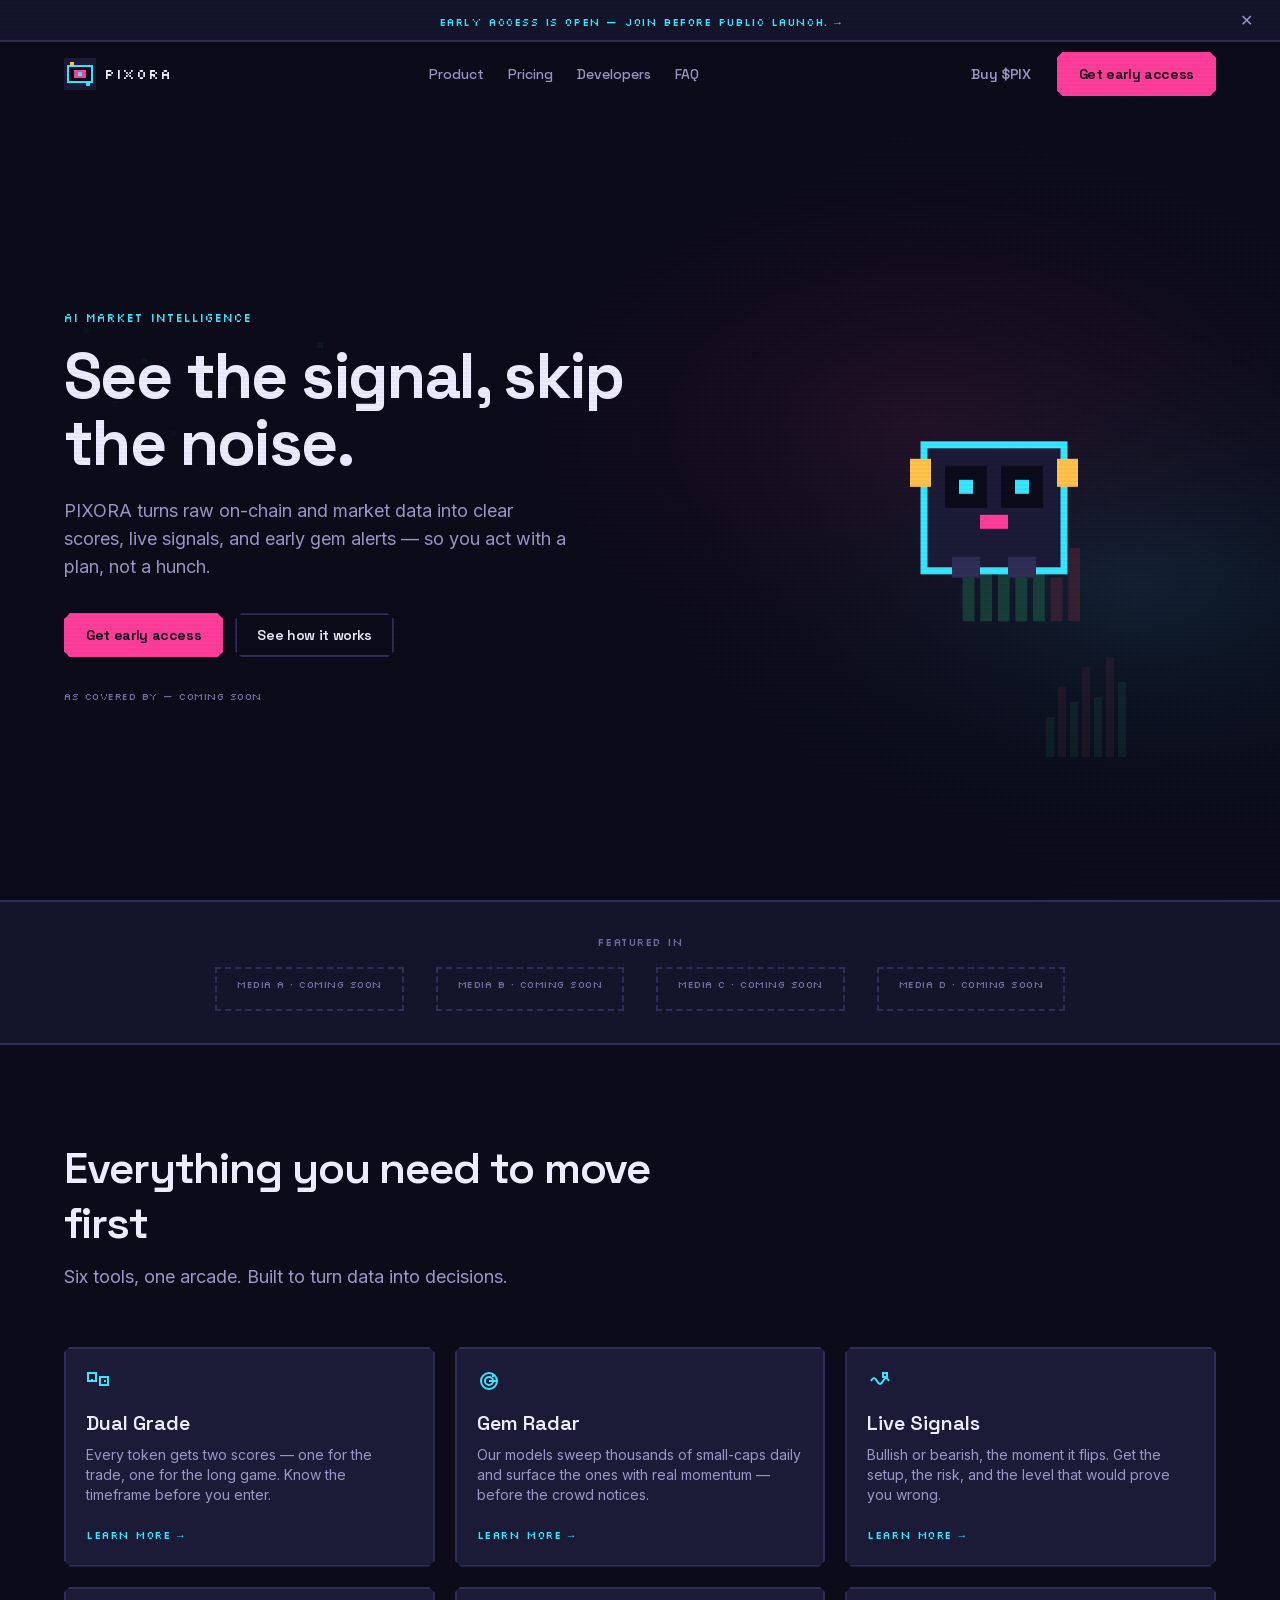
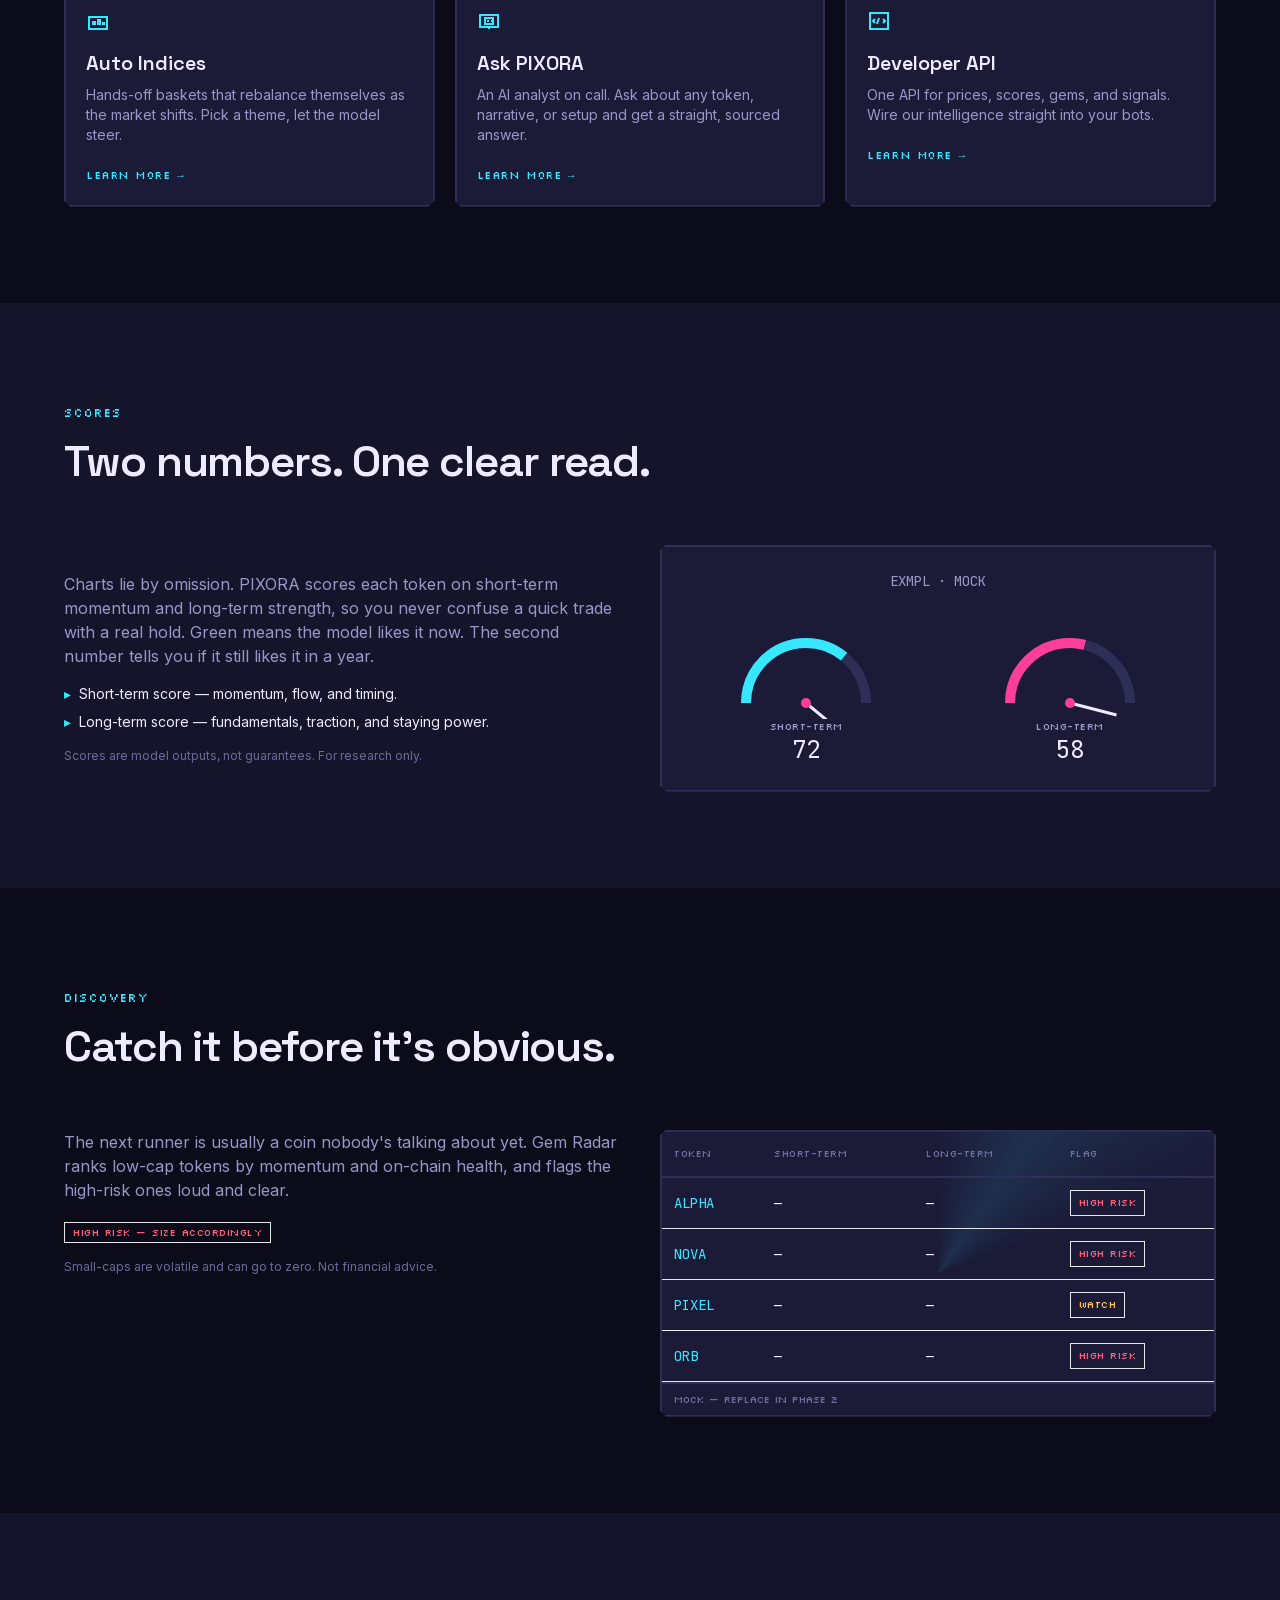
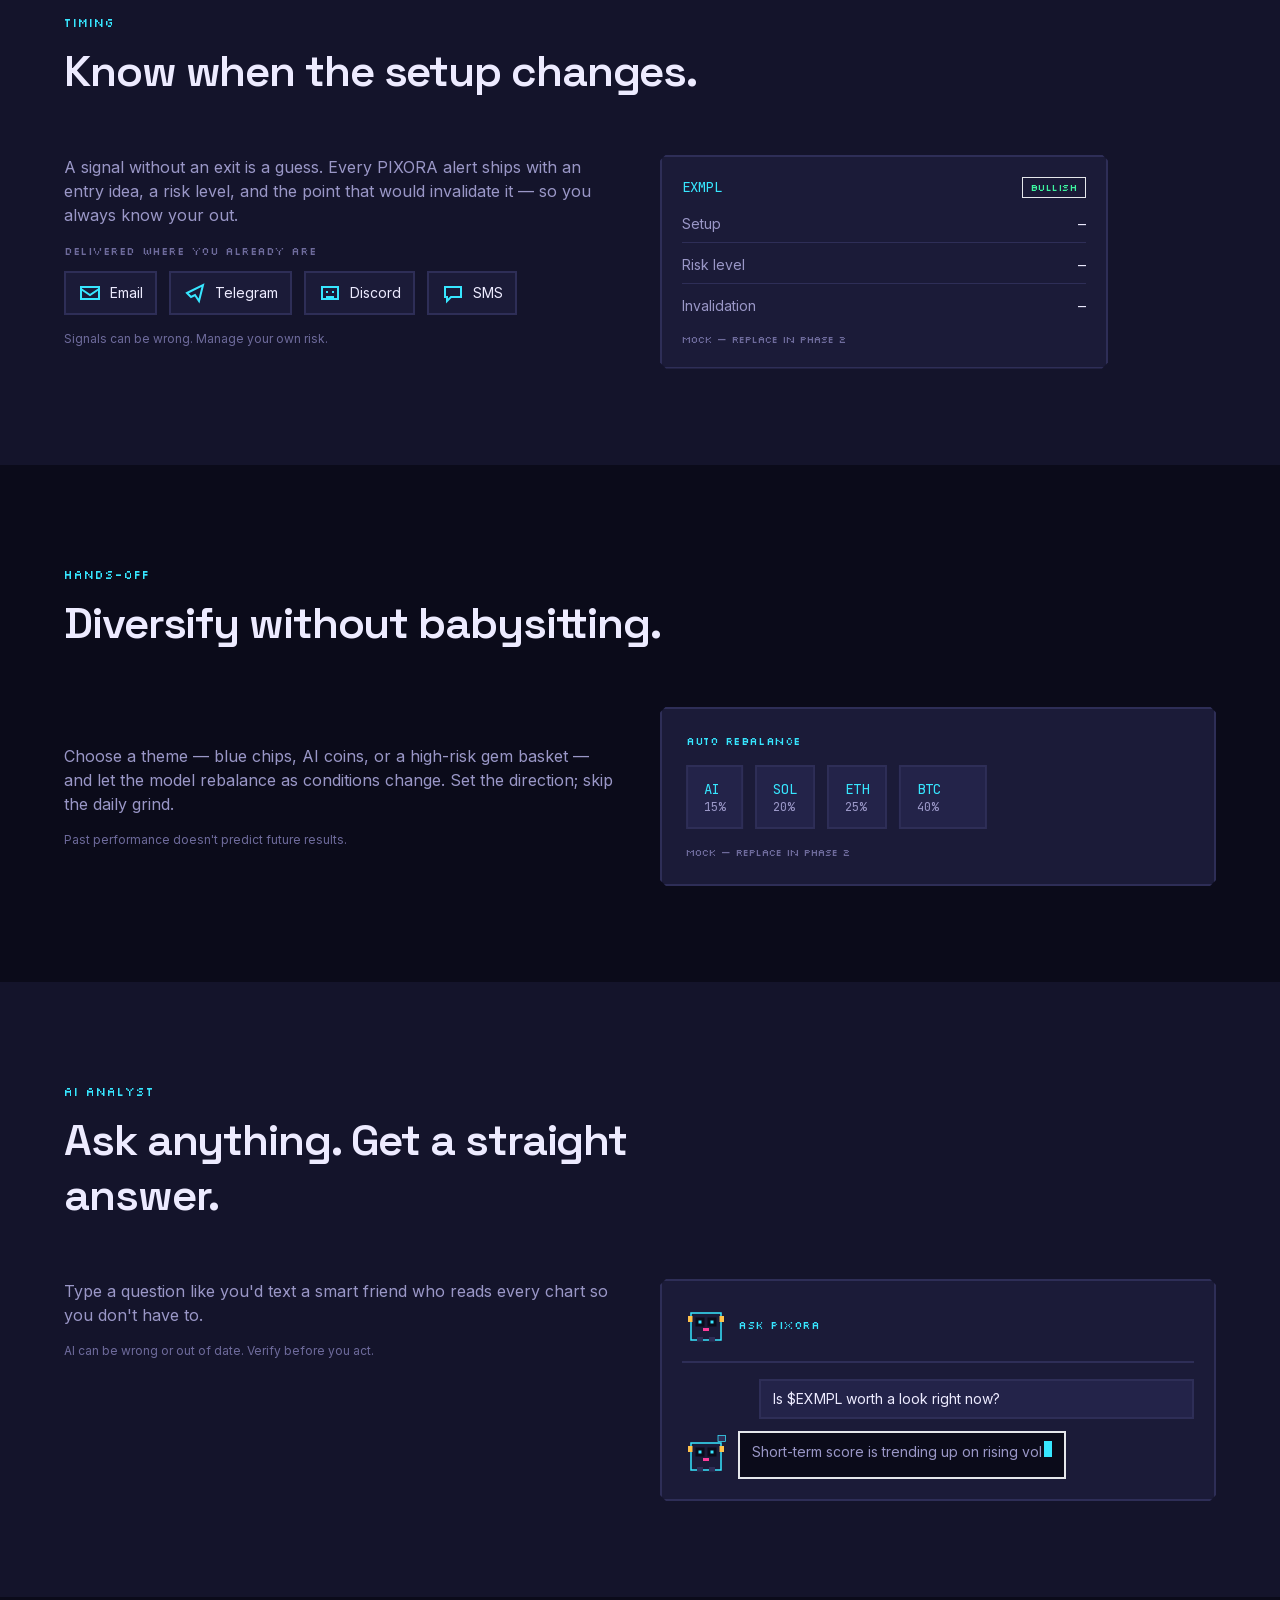
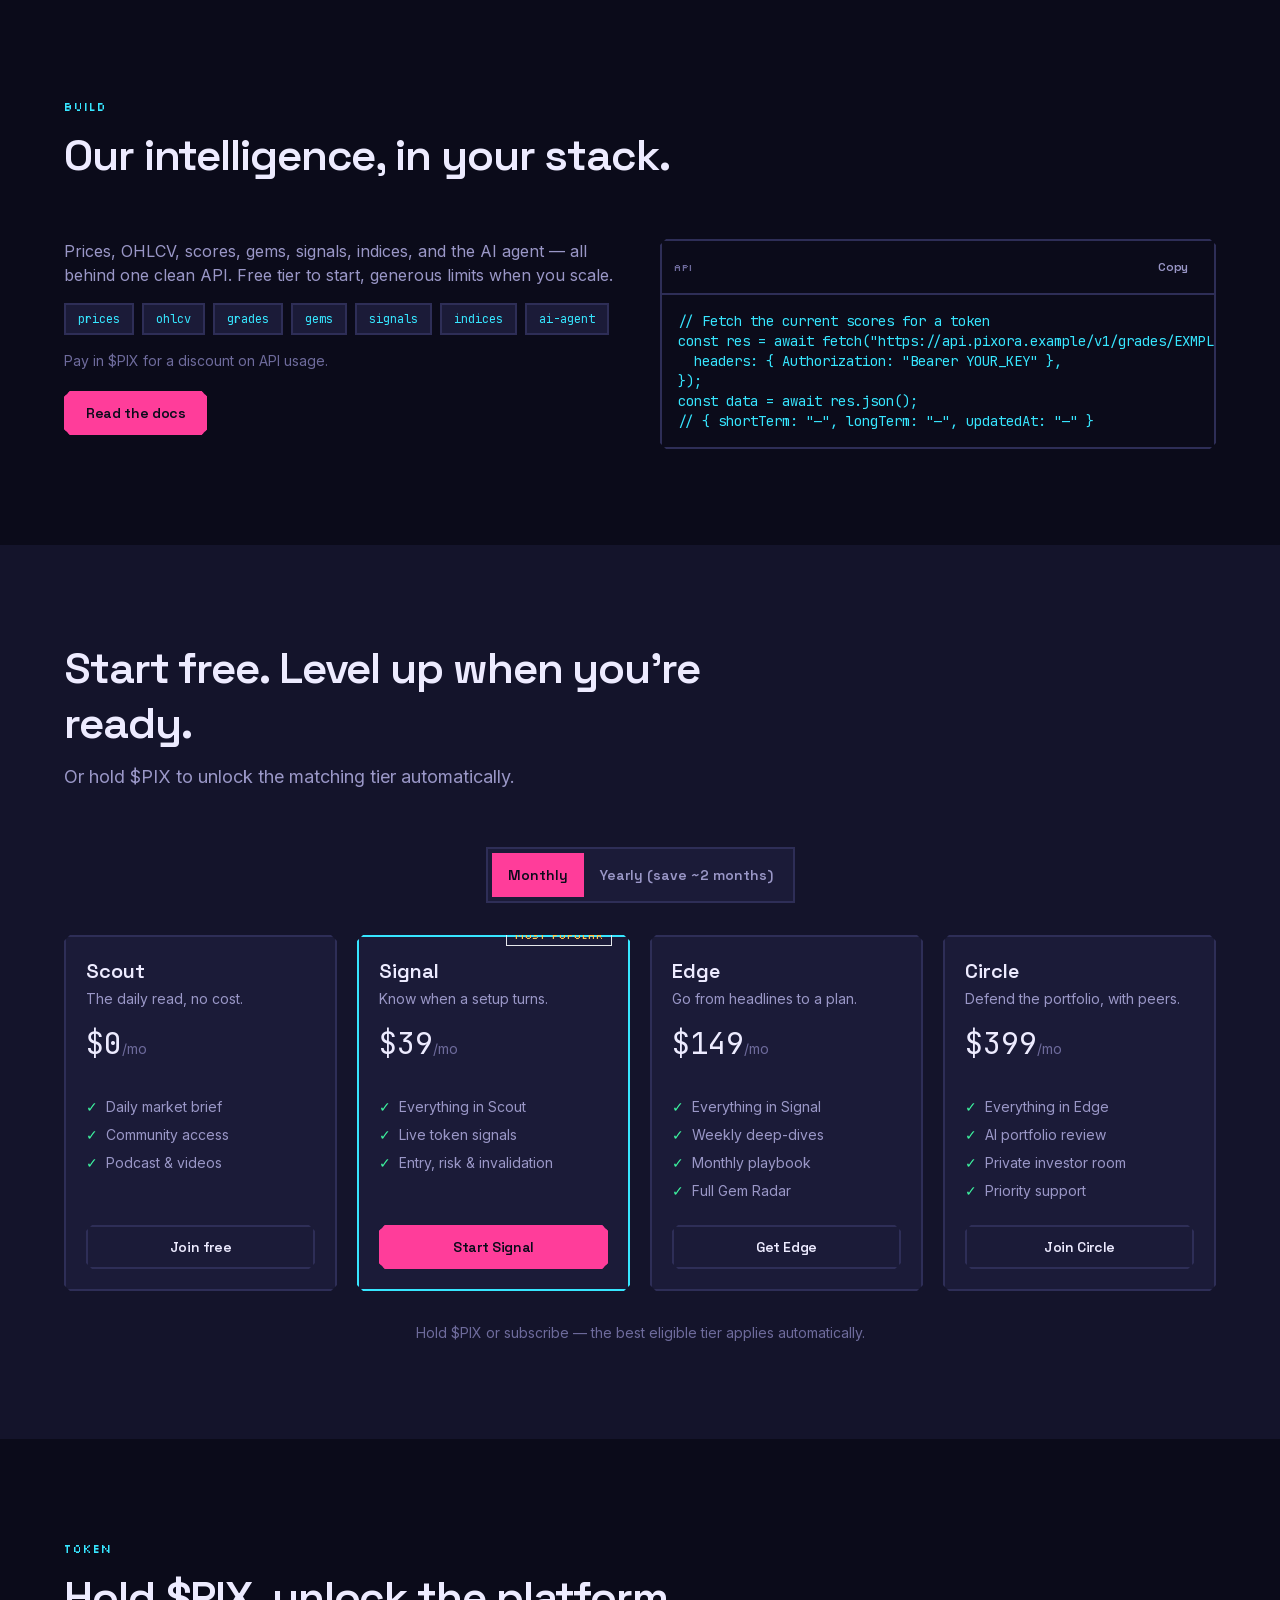
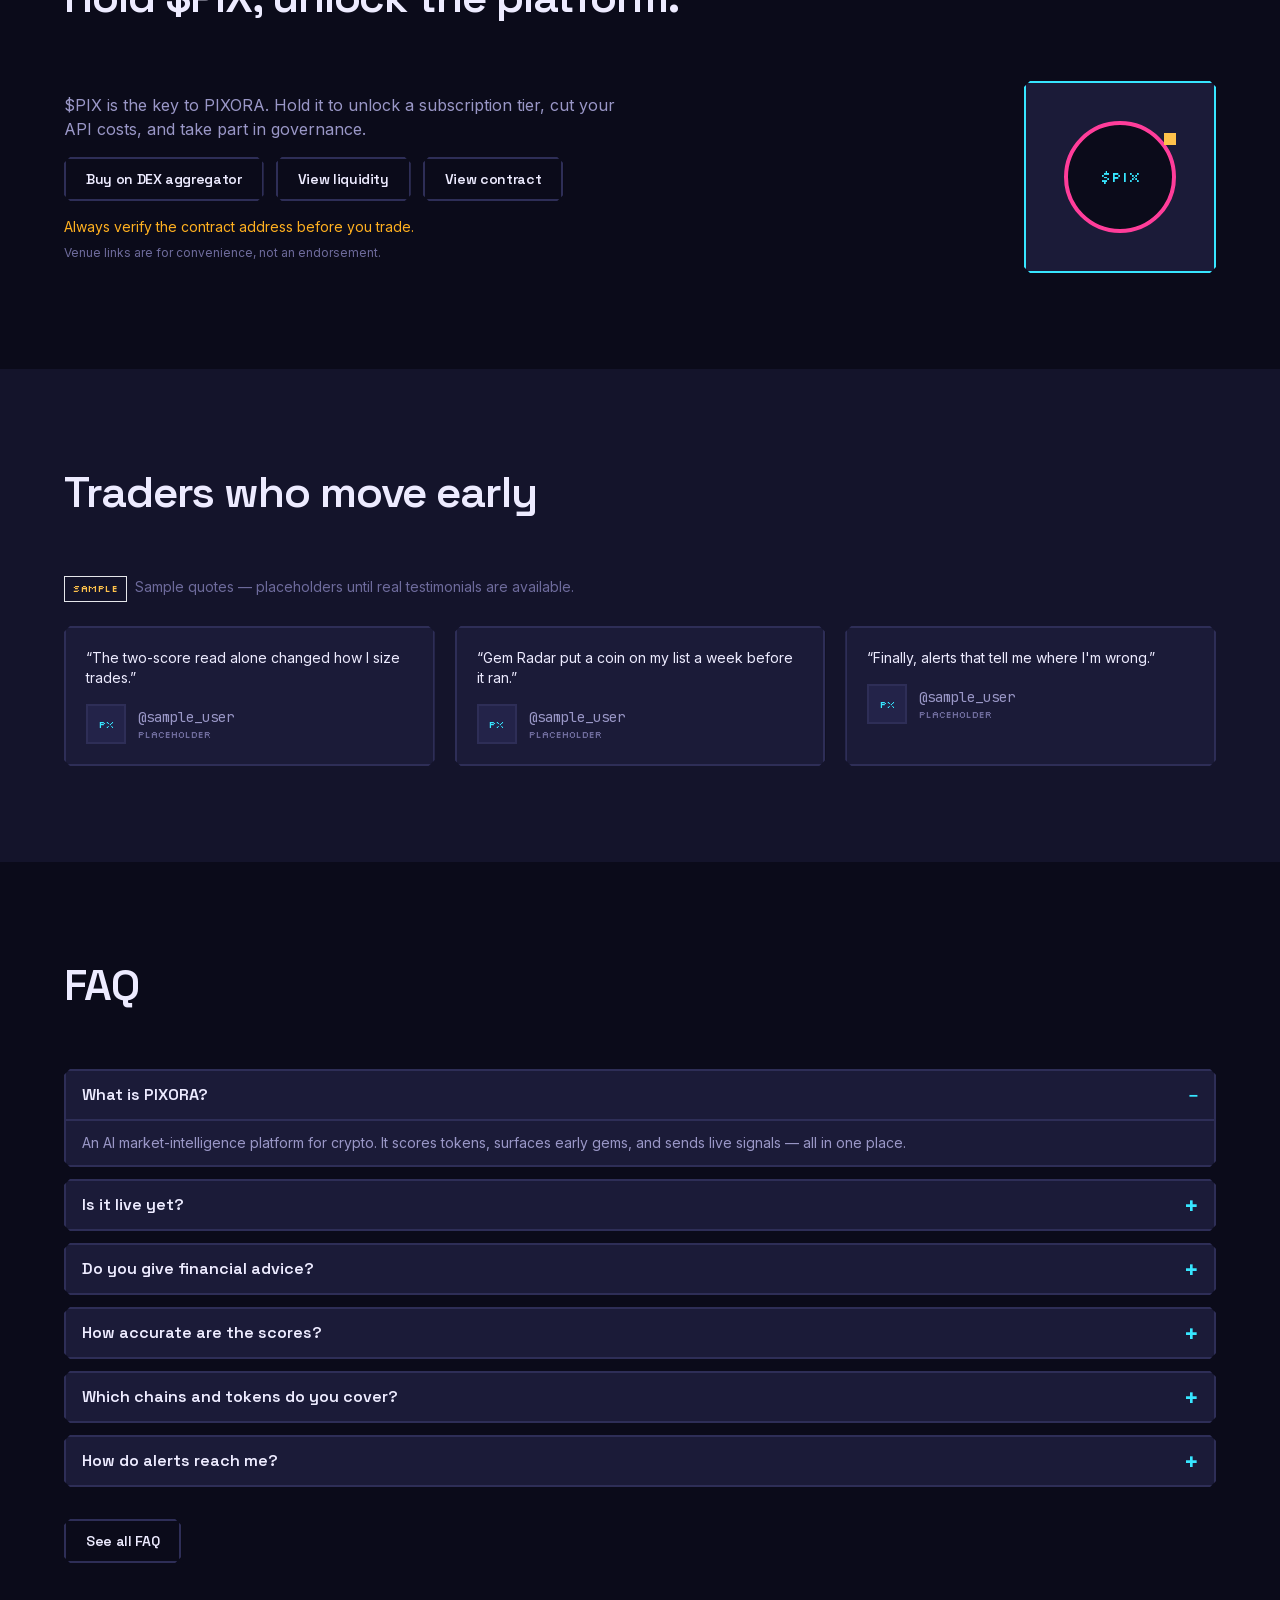
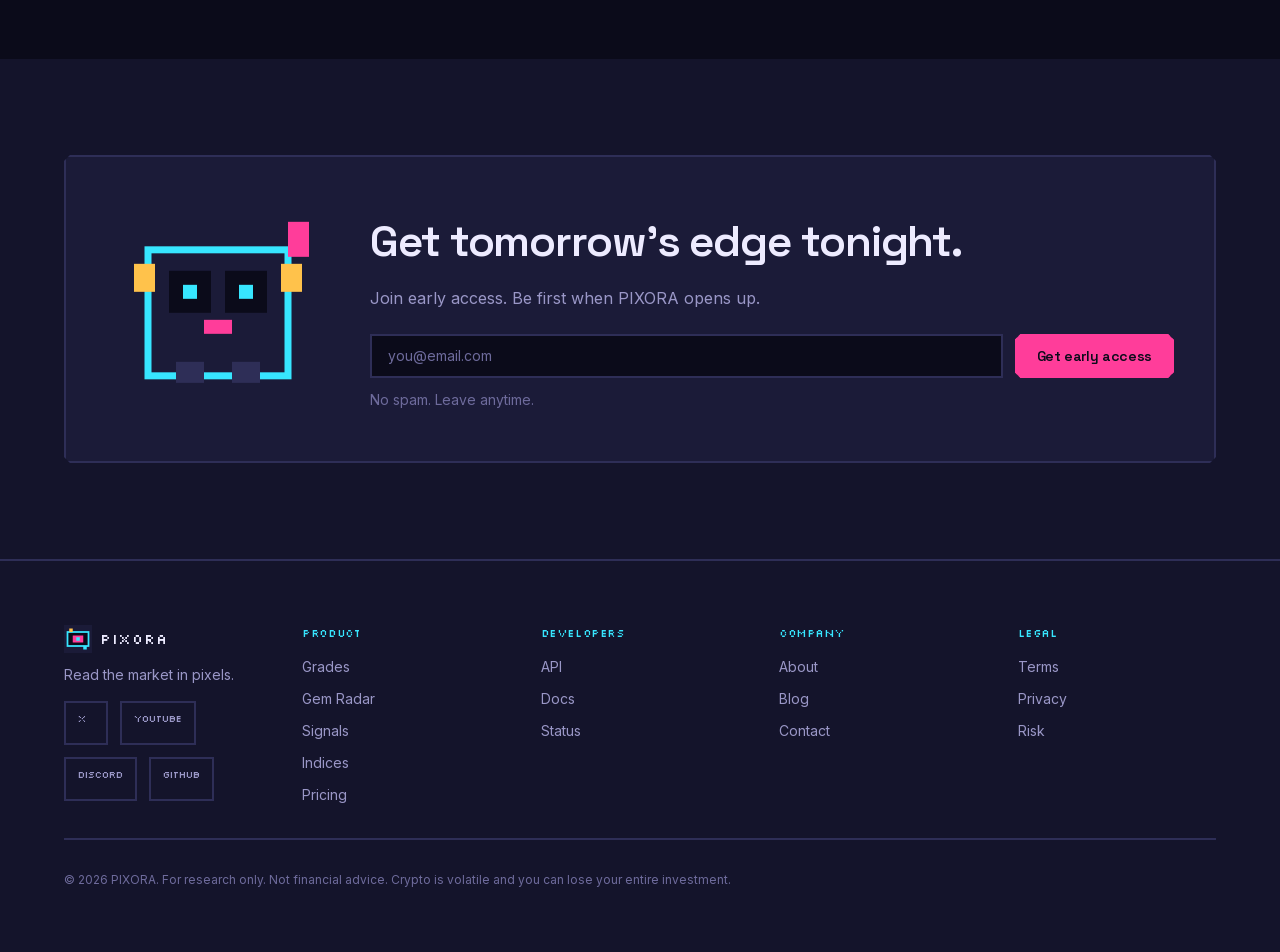
==== commit 8665204a: "add" ====
--- a/index.html
+++ b/index.html
@@ -1,8 +1,8 @@
-<!DOCTYPE html><html lang="en"><head><meta charSet="utf-8"/><meta name="viewport" content="width=device-width, initial-scale=1"/><link rel="preload" href="/_next/static/media/36966cca54120369-s.p.woff2" as="font" crossorigin="" type="font/woff2"/><link rel="preload" href="/_next/static/media/bb3ef058b751a6ad-s.p.woff2" as="font" crossorigin="" type="font/woff2"/><link rel="preload" href="/_next/static/media/cd21efaca8026c00-s.p.woff2" as="font" crossorigin="" type="font/woff2"/><link rel="preload" href="/_next/static/media/e4af272ccee01ff0-s.p.woff2" as="font" crossorigin="" type="font/woff2"/><link rel="stylesheet" href="/_next/static/css/86339a4e641a12f9.css" data-precedence="next"/><link rel="preload" as="script" fetchPriority="low" href="/_next/static/chunks/webpack-b4691cfa1167f748.js"/><script src="/_next/static/chunks/fd9d1056-ac47f7b4a1759b90.js" async=""></script><script src="/_next/static/chunks/117-aba1c39e933ef17c.js" async=""></script><script src="/_next/static/chunks/main-app-b367c24e3bdda0e7.js" async=""></script><script src="/_next/static/chunks/137-a3e1f3eebce6c471.js" async=""></script><script src="/_next/static/chunks/648-72a559f8085f5372.js" async=""></script><script src="/_next/static/chunks/372-f726cdbb1d85a0af.js" async=""></script><script src="/_next/static/chunks/421-c3013b877b399566.js" async=""></script><script src="/_next/static/chunks/app/page-7d59f54dd0442eeb.js" async=""></script><script src="/_next/static/chunks/app/layout-c3cb37a6035e5b88.js" async=""></script><script src="/_next/static/chunks/app/not-found-fc26bf6916c43bfe.js" async=""></script><meta name="theme-color" content="#0B0B1A"/><title>PIXORA — AI market intelligence for crypto</title><meta name="description" content="PIXORA turns on-chain and market data into clear token scores, live signals, and early gem alerts. Research only — not financial advice."/><meta name="keywords" content="crypto analytics,token scores,crypto signals,AI crypto,gem finder,market intelligence"/><meta name="robots" content="index, follow"/><meta property="og:title" content="PIXORA — Read the market in pixels."/><meta property="og:description" content="Clear token scores, live signals, and early gem alerts. Research only."/><meta property="og:site_name" content="PIXORA"/><meta property="og:image" content="https://pixora.example/img/og.svg"/><meta property="og:image:width" content="1200"/><meta property="og:image:height" content="630"/><meta property="og:image:alt" content="PIXORA — Read the market in pixels."/><meta property="og:type" content="website"/><meta name="twitter:card" content="summary_large_image"/><meta name="twitter:title" content="PIXORA — Read the market in pixels."/><meta name="twitter:description" content="Clear token scores, live signals, and early gem alerts."/><meta name="twitter:image" content="https://pixora.example/img/og.svg"/><link rel="icon" href="/icons/icon.svg" type="image/svg+xml"/><link rel="apple-touch-icon" href="/icons/icon.svg"/><meta name="next-size-adjust"/><script src="/_next/static/chunks/polyfills-42372ed130431b0a.js" noModule=""></script></head><body class="__variable_0f99ce __variable_dd5b2f __variable_f367f3 __variable_3c557b font-sans"><div aria-hidden="true" class="pointer-events-none fixed inset-0 z-[70] opacity-[0.035]" style="background-image:repeating-linear-gradient(0deg, transparent, transparent 2px, rgba(0,0,0,.8) 2px, rgba(0,0,0,.8) 4px)"></div><header class="sticky top-0 z-40 border-b-2 transition-colors duration-pixel border-transparent bg-transparent"><div class="mx-auto flex h-16 max-w-container items-center justify-between px-4 md:px-6"><a class="flex items-center gap-2 text-text" href="/"><svg viewBox="0 0 32 32" class="h-8 w-8" aria-hidden="true" fill="none" xmlns="http://www.w3.org/2000/svg"><rect width="32" height="32" fill="#1B1B38"></rect><rect x="4" y="8" width="24" height="16" fill="#0B0B1A" stroke="#37E6FF" stroke-width="2"></rect><rect x="10" y="12" width="12" height="8" fill="#FF3D9A"></rect><rect x="14" y="14" width="4" height="4" fill="#37E6FF"></rect><rect x="6" y="4" width="4" height="4" fill="#FFC24B"></rect><rect x="22" y="24" width="4" height="4" fill="#37E6FF"></rect></svg><span class="font-pixel text-sm tracking-wider">PIXORA</span></a><nav class="hidden items-center gap-6 lg:flex" aria-label="Primary"><a class="group relative font-heading text-sm font-medium text-text-muted hover:text-text" href="/#pillars">Product<span class="absolute -bottom-1 left-0 h-0.5 w-0 bg-secondary transition-all duration-pixel group-hover:w-full"></span></a><a class="group relative font-heading text-sm font-medium text-text-muted hover:text-text" href="/pricing/">Pricing<span class="absolute -bottom-1 left-0 h-0.5 w-0 bg-secondary transition-all duration-pixel group-hover:w-full"></span></a><a class="group relative font-heading text-sm font-medium text-text-muted hover:text-text" href="/developers/">Developers<span class="absolute -bottom-1 left-0 h-0.5 w-0 bg-secondary transition-all duration-pixel group-hover:w-full"></span></a><a class="group relative font-heading text-sm font-medium text-text-muted hover:text-text" href="/faq/">FAQ<span class="absolute -bottom-1 left-0 h-0.5 w-0 bg-secondary transition-all duration-pixel group-hover:w-full"></span></a></nav><div class="hidden items-center gap-3 lg:flex"><a class="inline-flex items-center justify-center gap-2 py-2.5 font-heading text-sm font-semibold tracking-tight clip-pixel transition-all duration-pixel ease-pixel active:translate-y-0.5 active:shadow-none disabled:cursor-not-allowed disabled:opacity-40 disabled:active:translate-y-0 focus-visible:outline-2 focus-visible:outline-offset-2 focus-visible:outline-secondary bg-transparent text-text-muted border-2 border-transparent hover:text-secondary hover:border-line min-h-10 px-3" href="/#token">Buy $PIX</a><a class="inline-flex min-h-11 items-center justify-center gap-2 px-5 py-2.5 font-heading text-sm font-semibold tracking-tight clip-pixel transition-all duration-pixel ease-pixel active:translate-y-0.5 active:shadow-none disabled:cursor-not-allowed disabled:opacity-40 disabled:active:translate-y-0 focus-visible:outline-2 focus-visible:outline-offset-2 focus-visible:outline-secondary bg-primary text-on-primary border-2 border-primary hover:bg-primary-press shadow-hard hover:shadow-hard-sm" href="#final-cta">Get early access</a></div><button type="button" class="min-h-11 min-w-11 border-2 border-line px-3 font-pixel text-xs text-secondary lg:hidden" aria-label="Open menu" aria-expanded="false">MENU</button></div></header><main><section class="relative flex min-h-[88vh] items-center overflow-hidden py-20 md:py-28"><div class="absolute inset-0 overflow-hidden" aria-hidden="true"><div class="absolute inset-0 bg-bg"><div class="absolute inset-0 opacity-40" style="background-image:radial-gradient(circle at 70% 40%, rgba(255,61,154,0.25), transparent 40%),
+<!DOCTYPE html><html lang="en"><head><meta charSet="utf-8"/><meta name="viewport" content="width=device-width, initial-scale=1"/><link rel="preload" href="/_next/static/media/36966cca54120369-s.p.woff2" as="font" crossorigin="" type="font/woff2"/><link rel="preload" href="/_next/static/media/bb3ef058b751a6ad-s.p.woff2" as="font" crossorigin="" type="font/woff2"/><link rel="preload" href="/_next/static/media/cd21efaca8026c00-s.p.woff2" as="font" crossorigin="" type="font/woff2"/><link rel="preload" href="/_next/static/media/e4af272ccee01ff0-s.p.woff2" as="font" crossorigin="" type="font/woff2"/><link rel="stylesheet" href="/_next/static/css/0e9b6d762d8b6756.css" data-precedence="next"/><link rel="preload" as="script" fetchPriority="low" href="/_next/static/chunks/webpack-b4691cfa1167f748.js"/><script src="/_next/static/chunks/fd9d1056-ac47f7b4a1759b90.js" async=""></script><script src="/_next/static/chunks/117-aba1c39e933ef17c.js" async=""></script><script src="/_next/static/chunks/main-app-b367c24e3bdda0e7.js" async=""></script><script src="/_next/static/chunks/137-a3e1f3eebce6c471.js" async=""></script><script src="/_next/static/chunks/648-72a559f8085f5372.js" async=""></script><script src="/_next/static/chunks/372-f726cdbb1d85a0af.js" async=""></script><script src="/_next/static/chunks/421-252c7e2abbe88b10.js" async=""></script><script src="/_next/static/chunks/app/page-4e36adc2eb8a9c2c.js" async=""></script><script src="/_next/static/chunks/app/layout-c3cb37a6035e5b88.js" async=""></script><script src="/_next/static/chunks/app/not-found-fc26bf6916c43bfe.js" async=""></script><meta name="theme-color" content="#0B0B1A"/><title>PIXORA — AI market intelligence for crypto</title><meta name="description" content="PIXORA turns on-chain and market data into clear token scores, live signals, and early gem alerts. Research only — not financial advice."/><meta name="keywords" content="crypto analytics,token scores,crypto signals,AI crypto,gem finder,market intelligence"/><meta name="robots" content="index, follow"/><meta property="og:title" content="PIXORA — Read the market in pixels."/><meta property="og:description" content="Clear token scores, live signals, and early gem alerts. Research only."/><meta property="og:site_name" content="PIXORA"/><meta property="og:image" content="https://pixora.example/img/og.svg"/><meta property="og:image:width" content="1200"/><meta property="og:image:height" content="630"/><meta property="og:image:alt" content="PIXORA — Read the market in pixels."/><meta property="og:type" content="website"/><meta name="twitter:card" content="summary_large_image"/><meta name="twitter:title" content="PIXORA — Read the market in pixels."/><meta name="twitter:description" content="Clear token scores, live signals, and early gem alerts."/><meta name="twitter:image" content="https://pixora.example/img/og.svg"/><link rel="icon" href="/icons/icon.svg" type="image/svg+xml"/><link rel="apple-touch-icon" href="/icons/icon.svg"/><meta name="next-size-adjust"/><script src="/_next/static/chunks/polyfills-42372ed130431b0a.js" noModule=""></script></head><body class="__variable_0f99ce __variable_dd5b2f __variable_f367f3 __variable_3c557b font-sans"><div aria-hidden="true" class="pointer-events-none fixed inset-0 z-[70] opacity-[0.035]" style="background-image:repeating-linear-gradient(0deg, transparent, transparent 2px, rgba(0,0,0,.8) 2px, rgba(0,0,0,.8) 4px)"></div><header class="sticky top-0 z-40 border-b-2 transition-colors duration-pixel border-transparent bg-transparent"><div class="mx-auto flex h-16 max-w-container items-center justify-between px-4 md:px-6"><a class="flex items-center gap-2 text-text" href="/"><svg viewBox="0 0 32 32" class="h-8 w-8" aria-hidden="true" fill="none" xmlns="http://www.w3.org/2000/svg"><rect width="32" height="32" fill="#1B1B38"></rect><rect x="4" y="8" width="24" height="16" fill="#0B0B1A" stroke="#37E6FF" stroke-width="2"></rect><rect x="10" y="12" width="12" height="8" fill="#FF3D9A"></rect><rect x="14" y="14" width="4" height="4" fill="#37E6FF"></rect><rect x="6" y="4" width="4" height="4" fill="#FFC24B"></rect><rect x="22" y="24" width="4" height="4" fill="#37E6FF"></rect></svg><span class="font-pixel text-sm tracking-wider">PIXORA</span></a><nav class="hidden items-center gap-6 lg:flex" aria-label="Primary"><a class="group relative font-heading text-sm font-medium text-text-muted hover:text-text" href="/#pillars">Product<span class="absolute -bottom-1 left-0 h-0.5 w-0 bg-secondary transition-all duration-pixel group-hover:w-full"></span></a><a class="group relative font-heading text-sm font-medium text-text-muted hover:text-text" href="/pricing/">Pricing<span class="absolute -bottom-1 left-0 h-0.5 w-0 bg-secondary transition-all duration-pixel group-hover:w-full"></span></a><a class="group relative font-heading text-sm font-medium text-text-muted hover:text-text" href="/developers/">Developers<span class="absolute -bottom-1 left-0 h-0.5 w-0 bg-secondary transition-all duration-pixel group-hover:w-full"></span></a><a class="group relative font-heading text-sm font-medium text-text-muted hover:text-text" href="/faq/">FAQ<span class="absolute -bottom-1 left-0 h-0.5 w-0 bg-secondary transition-all duration-pixel group-hover:w-full"></span></a></nav><div class="hidden items-center gap-3 lg:flex"><a class="inline-flex items-center justify-center gap-2 py-2.5 font-heading text-sm font-semibold tracking-tight clip-pixel transition-all duration-pixel ease-pixel active:translate-y-0.5 active:shadow-none disabled:cursor-not-allowed disabled:opacity-40 disabled:active:translate-y-0 focus-visible:outline-2 focus-visible:outline-offset-2 focus-visible:outline-secondary bg-transparent text-text-muted border-2 border-transparent hover:text-secondary hover:border-line min-h-10 px-3" href="/#token">Buy $PIX</a><a class="inline-flex min-h-11 items-center justify-center gap-2 px-5 py-2.5 font-heading text-sm font-semibold tracking-tight clip-pixel transition-all duration-pixel ease-pixel active:translate-y-0.5 active:shadow-none disabled:cursor-not-allowed disabled:opacity-40 disabled:active:translate-y-0 focus-visible:outline-2 focus-visible:outline-offset-2 focus-visible:outline-secondary bg-primary text-on-primary border-2 border-primary hover:bg-primary-press shadow-hard hover:shadow-hard-sm" href="#final-cta">Get early access</a></div><button type="button" class="min-h-11 min-w-11 border-2 border-line px-3 font-pixel text-xs text-secondary lg:hidden" aria-label="Open menu" aria-expanded="false">MENU</button></div></header><main><section class="relative flex min-h-[88vh] items-center overflow-hidden py-20 md:py-28"><div class="absolute inset-0 overflow-hidden" aria-hidden="true"><div class="absolute inset-0 bg-bg"><div class="absolute inset-0 opacity-40" style="background-image:radial-gradient(circle at 70% 40%, rgba(255,61,154,0.25), transparent 40%),
               radial-gradient(circle at 85% 60%, rgba(55,230,255,0.2), transparent 35%),
-              linear-gradient(135deg, #0B0B1A 40%, #14142B 100%)"></div><div class="absolute inset-0 opacity-30 animate-pulse" style="background-image:repeating-linear-gradient(90deg, transparent, transparent 6px, rgba(55,230,255,0.08) 6px, rgba(55,230,255,0.08) 8px);background-size:200% 100%"></div><div class="absolute bottom-[18%] right-[12%] flex items-end gap-1 opacity-60"><div class="w-2" style="height:40px;background:#3DF5A0"></div><div class="w-2" style="height:70px;background:#FF5C7A"></div><div class="w-2" style="height:55px;background:#3DF5A0"></div><div class="w-2" style="height:90px;background:#FF5C7A"></div><div class="w-2" style="height:60px;background:#3DF5A0"></div><div class="w-2" style="height:100px;background:#FF5C7A"></div><div class="w-2" style="height:75px;background:#3DF5A0"></div></div></div><div class="absolute inset-0" style="background:linear-gradient(90deg, rgba(11,11,26,0.92) 0%, rgba(11,11,26,0.7) 45%, rgba(11,11,26,0.55) 100%)"></div></div><div class="mx-auto w-full max-w-container px-4 md:px-6 relative z-10 grid items-center gap-10 lg:grid-cols-[1.2fr_0.8fr]"><div class="max-w-xl"><div style="opacity:0;transform:translateY(14px)"><span class="inline-block font-pixel text-[12px] uppercase tracking-[1px] text-secondary mb-4">AI MARKET INTELLIGENCE</span></div><h1 class="font-heading text-[40px] font-bold leading-[1.05] tracking-tight text-text md:text-[64px]" style="opacity:0;transform:translateY(14px)">See the signal, skip the noise.</h1><p class="mt-5 max-w-lg text-base text-text-muted md:text-lg" style="opacity:0;transform:translateY(14px)">PIXORA turns raw on-chain and market data into clear scores, live signals, and early gem alerts — so you act with a plan, not a hunch.</p><div class="mt-8 flex flex-wrap gap-3" style="opacity:0;transform:translateY(14px)"><a class="inline-flex min-h-11 items-center justify-center gap-2 px-5 py-2.5 font-heading text-sm font-semibold tracking-tight clip-pixel transition-all duration-pixel ease-pixel active:translate-y-0.5 active:shadow-none disabled:cursor-not-allowed disabled:opacity-40 disabled:active:translate-y-0 focus-visible:outline-2 focus-visible:outline-offset-2 focus-visible:outline-secondary bg-primary text-on-primary border-2 border-primary hover:bg-primary-press shadow-hard hover:shadow-hard-sm" href="#final-cta">Get early access</a><a class="inline-flex min-h-11 items-center justify-center gap-2 px-5 py-2.5 font-heading text-sm font-semibold tracking-tight clip-pixel transition-all duration-pixel ease-pixel active:translate-y-0.5 active:shadow-none disabled:cursor-not-allowed disabled:opacity-40 disabled:active:translate-y-0 focus-visible:outline-2 focus-visible:outline-offset-2 focus-visible:outline-secondary bg-transparent text-text border-2 border-line hover:border-secondary hover:text-secondary shadow-hard hover:shadow-hard-sm" href="#pillars">See how it works</a></div><p class="mt-8 font-pixel text-[10px] uppercase tracking-wider text-text-dim" style="opacity:0;transform:translateY(14px)">As covered by<!-- --> — coming soon</p></div><div class="relative mx-auto hidden w-full max-w-sm justify-center lg:flex"><div class="relative h-48 w-48 md:h-56 md:w-56" aria-hidden="true"><svg viewBox="0 0 64 64" class="h-full w-full" fill="none"><rect x="12" y="16" width="40" height="36" fill="#1B1B38" stroke="#37E6FF" stroke-width="2"></rect><rect x="18" y="22" width="12" height="12" fill="#0B0B1A"></rect><rect x="34" y="22" width="12" height="12" fill="#0B0B1A"></rect><rect x="22" y="26" width="4" height="4" fill="#37E6FF"></rect><rect x="38" y="26" width="4" height="4" fill="#37E6FF"></rect><rect x="28" y="36" width="8" height="4" fill="#FF3D9A"></rect><rect x="8" y="20" width="6" height="8" fill="#FFC24B"></rect><rect x="50" y="20" width="6" height="8" fill="#FFC24B"></rect><rect x="20" y="48" width="8" height="6" fill="#2E2E57"></rect><rect x="36" y="48" width="8" height="6" fill="#2E2E57"></rect></svg></div></div></div></section><section class="border-y-2 border-line bg-surface py-8"><div class="mx-auto w-full max-w-container px-4 md:px-6"><p class="mb-4 text-center font-pixel text-[11px] uppercase tracking-wider text-text-dim">Featured in</p><div class="flex flex-wrap items-center justify-center gap-4 md:gap-8"><div class="min-h-11 border-2 border-dashed border-line px-5 py-2 font-pixel text-[10px] uppercase tracking-wider text-text-dim">MEDIA A<!-- --> · <!-- -->Coming soon</div><div class="min-h-11 border-2 border-dashed border-line px-5 py-2 font-pixel text-[10px] uppercase tracking-wider text-text-dim">MEDIA B<!-- --> · <!-- -->Coming soon</div><div class="min-h-11 border-2 border-dashed border-line px-5 py-2 font-pixel text-[10px] uppercase tracking-wider text-text-dim">MEDIA C<!-- --> · <!-- -->Coming soon</div><div class="min-h-11 border-2 border-dashed border-line px-5 py-2 font-pixel text-[10px] uppercase tracking-wider text-text-dim">MEDIA D<!-- --> · <!-- -->Coming soon</div></div></div></section><section id="pillars" class="py-16 md:py-24 bg-bg"><div class="mx-auto w-full max-w-container px-4 md:px-6"><div class="mb-10 max-w-2xl md:mb-14"><h2 class="font-heading text-[30px] font-semibold leading-tight tracking-tight text-text md:text-[44px]">Everything you need to move first</h2><p class="mt-3 max-w-xl text-base text-text-muted md:text-lg">Six tools, one arcade. Built to turn data into decisions.</p></div><div class="grid gap-5 sm:grid-cols-2 lg:grid-cols-3"><div style="opacity:0;transform:translateY(14px)"><div class="border-2 border-line bg-card p-5 shadow-hard clip-pixel transition-all duration-pixel ease-pixel hover:-translate-y-0.5 hover:border-secondary hover:shadow-hard-sm h-full"><svg width="24" height="24" viewBox="0 0 24 24" fill="none" xmlns="http://www.w3.org/2000/svg" class="h-6 w-6 mb-4 text-secondary" role="img"><title>Dual Grade</title><rect x="2" y="4" width="8" height="8" stroke="currentColor" stroke-width="2"></rect><rect x="14" y="8" width="8" height="8" stroke="currentColor" stroke-width="2"></rect><path d="M6 10v2M18 12h2" stroke="currentColor" stroke-width="2"></path></svg><h3 class="mb-2 font-heading text-xl font-semibold text-text">Dual Grade</h3><p class="mb-4 text-sm text-text-muted">Every token gets two scores — one for the trade, one for the long game. Know the timeframe before you enter.</p><a class="font-pixel text-[11px] uppercase tracking-wider text-secondary hover:text-primary" href="/#dual-grade">Learn more →</a></div></div><div style="opacity:0;transform:translateY(14px)"><div class="border-2 border-line bg-card p-5 shadow-hard clip-pixel transition-all duration-pixel ease-pixel hover:-translate-y-0.5 hover:border-secondary hover:shadow-hard-sm h-full"><svg width="24" height="24" viewBox="0 0 24 24" fill="none" xmlns="http://www.w3.org/2000/svg" class="h-6 w-6 mb-4 text-secondary" role="img"><title>Gem Radar</title><circle cx="12" cy="12" r="8" stroke="currentColor" stroke-width="2"></circle><circle cx="12" cy="12" r="4" stroke="currentColor" stroke-width="2"></circle><path d="M12 12h8" stroke="currentColor" stroke-width="2"></path><rect x="15" y="6" width="2" height="2" fill="currentColor"></rect></svg><h3 class="mb-2 font-heading text-xl font-semibold text-text">Gem Radar</h3><p class="mb-4 text-sm text-text-muted">Our models sweep thousands of small-caps daily and surface the ones with real momentum — before the crowd notices.</p><a class="font-pixel text-[11px] uppercase tracking-wider text-secondary hover:text-primary" href="/#gem-radar">Learn more →</a></div></div><div style="opacity:0;transform:translateY(14px)"><div class="border-2 border-line bg-card p-5 shadow-hard clip-pixel transition-all duration-pixel ease-pixel hover:-translate-y-0.5 hover:border-secondary hover:shadow-hard-sm h-full"><svg width="24" height="24" viewBox="0 0 24 24" fill="none" xmlns="http://www.w3.org/2000/svg" class="h-6 w-6 mb-4 text-secondary" role="img"><title>Live Signals</title><path d="M4 12c2-4 4-4 6 0s4 4 6 0 4-4 6 0" stroke="currentColor" stroke-width="2"></path><rect x="16" y="4" width="4" height="4" stroke="currentColor" stroke-width="2"></rect><path d="M18 8v2" stroke="currentColor" stroke-width="2"></path></svg><h3 class="mb-2 font-heading text-xl font-semibold text-text">Live Signals</h3><p class="mb-4 text-sm text-text-muted">Bullish or bearish, the moment it flips. Get the setup, the risk, and the level that would prove you wrong.</p><a class="font-pixel text-[11px] uppercase tracking-wider text-secondary hover:text-primary" href="/#signals">Learn more →</a></div></div><div style="opacity:0;transform:translateY(14px)"><div class="border-2 border-line bg-card p-5 shadow-hard clip-pixel transition-all duration-pixel ease-pixel hover:-translate-y-0.5 hover:border-secondary hover:shadow-hard-sm h-full"><svg width="24" height="24" viewBox="0 0 24 24" fill="none" xmlns="http://www.w3.org/2000/svg" class="h-6 w-6 mb-4 text-secondary" role="img"><title>Auto Indices</title><rect x="3" y="8" width="18" height="12" stroke="currentColor" stroke-width="2"></rect><rect x="6" y="12" width="4" height="4" fill="currentColor"></rect><rect x="11" y="10" width="4" height="6" fill="currentColor"></rect><rect x="16" y="13" width="3" height="3" fill="currentColor"></rect></svg><h3 class="mb-2 font-heading text-xl font-semibold text-text">Auto Indices</h3><p class="mb-4 text-sm text-text-muted">Hands-off baskets that rebalance themselves as the market shifts. Pick a theme, let the model steer.</p><a class="font-pixel text-[11px] uppercase tracking-wider text-secondary hover:text-primary" href="/#indices">Learn more →</a></div></div><div style="opacity:0;transform:translateY(14px)"><div class="border-2 border-line bg-card p-5 shadow-hard clip-pixel transition-all duration-pixel ease-pixel hover:-translate-y-0.5 hover:border-secondary hover:shadow-hard-sm h-full"><svg width="24" height="24" viewBox="0 0 24 24" fill="none" xmlns="http://www.w3.org/2000/svg" class="h-6 w-6 mb-4 text-secondary" role="img"><title>Ask PIXORA</title><rect x="3" y="6" width="18" height="12" stroke="currentColor" stroke-width="2"></rect><rect x="8" y="9" width="8" height="6" stroke="currentColor" stroke-width="2"></rect><rect x="10" y="11" width="2" height="2" fill="currentColor"></rect><rect x="14" y="11" width="2" height="2" fill="currentColor"></rect><path d="M12 18v2" stroke="currentColor" stroke-width="2"></path></svg><h3 class="mb-2 font-heading text-xl font-semibold text-text">Ask PIXORA</h3><p class="mb-4 text-sm text-text-muted">An AI analyst on call. Ask about any token, narrative, or setup and get a straight, sourced answer.</p><a class="font-pixel text-[11px] uppercase tracking-wider text-secondary hover:text-primary" href="/#ai-agent">Learn more →</a></div></div><div style="opacity:0;transform:translateY(14px)"><div class="border-2 border-line bg-card p-5 shadow-hard clip-pixel transition-all duration-pixel ease-pixel hover:-translate-y-0.5 hover:border-secondary hover:shadow-hard-sm h-full"><svg width="24" height="24" viewBox="0 0 24 24" fill="none" xmlns="http://www.w3.org/2000/svg" class="h-6 w-6 mb-4 text-secondary" role="img"><title>Developer API</title><rect x="3" y="4" width="18" height="16" stroke="currentColor" stroke-width="2"></rect><path d="M8 10l-2 2 2 2M16 10l2 2-2 2M12 9l-2 6" stroke="currentColor" stroke-width="2"></path></svg><h3 class="mb-2 font-heading text-xl font-semibold text-text">Developer API</h3><p class="mb-4 text-sm text-text-muted">One API for prices, scores, gems, and signals. Wire our intelligence straight into your bots.</p><a class="font-pixel text-[11px] uppercase tracking-wider text-secondary hover:text-primary" href="/developers/">Learn more →</a></div></div></div></div></section><section id="dual-grade" class="py-16 md:py-24 bg-surface"><div class="mx-auto w-full max-w-container px-4 md:px-6"><div class="mb-10 max-w-2xl md:mb-14"><span class="inline-block font-pixel text-[12px] uppercase tracking-[1px] text-secondary mb-3">SCORES</span><h2 class="font-heading text-[30px] font-semibold leading-tight tracking-tight text-text md:text-[44px]">Two numbers. One clear read.</h2></div><div class="grid items-center gap-10 lg:grid-cols-2" style="opacity:0;transform:translateY(14px)"><div><p class="mb-4 text-text-muted">Charts lie by omission. PIXORA scores each token on short-term momentum and long-term strength, so you never confuse a quick trade with a real hold. Green means the model likes it now. The second number tells you if it still likes it in a year.</p><ul class="mb-4 space-y-2"><li class="flex gap-2 text-sm text-text"><span class="text-secondary" aria-hidden="true">▸</span>Short-term score — momentum, flow, and timing.</li><li class="flex gap-2 text-sm text-text"><span class="text-secondary" aria-hidden="true">▸</span>Long-term score — fundamentals, traction, and staying power.</li></ul><p class="text-xs text-text-dim">Scores are model outputs, not guarantees. For research only.</p></div><div class="border-2 border-line bg-card p-6 shadow-hard clip-pixel"><p class="mb-4 text-center font-mono text-sm text-text-muted">EXMPL<!-- --> · MOCK</p><div class="flex flex-wrap justify-around gap-6"><div class="flex flex-col items-center"><div class="relative h-28 w-40"><svg viewBox="0 0 160 100" class="h-full w-full"><path d="M20 90 A60 60 0 0 1 140 90" fill="none" stroke="#2E2E57" stroke-width="10"></path><path d="M20 90 A60 60 0 0 1 140 90" fill="none" stroke="#37E6FF" stroke-width="10" stroke-dasharray="0 188"></path><line x1="80" y1="90" x2="80" y2="42" stroke="#EDEBFF" stroke-width="3"></line><circle cx="80" cy="90" r="5" fill="#FF3D9A"></circle></svg></div><p class="font-pixel text-[10px] uppercase tracking-wider text-text-muted">Short-term</p><p class="font-mono text-2xl tabular-nums text-text">0</p></div><div class="flex flex-col items-center"><div class="relative h-28 w-40"><svg viewBox="0 0 160 100" class="h-full w-full"><path d="M20 90 A60 60 0 0 1 140 90" fill="none" stroke="#2E2E57" stroke-width="10"></path><path d="M20 90 A60 60 0 0 1 140 90" fill="none" stroke="#FF3D9A" stroke-width="10" stroke-dasharray="0 188"></path><line x1="80" y1="90" x2="80" y2="42" stroke="#EDEBFF" stroke-width="3"></line><circle cx="80" cy="90" r="5" fill="#FF3D9A"></circle></svg></div><p class="font-pixel text-[10px] uppercase tracking-wider text-text-muted">Long-term</p><p class="font-mono text-2xl tabular-nums text-text">0</p></div></div></div></div></div></section><section id="gem-radar" class="py-16 md:py-24 bg-bg"><div class="mx-auto w-full max-w-container px-4 md:px-6"><div class="mb-10 max-w-2xl md:mb-14"><span class="inline-block font-pixel text-[12px] uppercase tracking-[1px] text-secondary mb-3">DISCOVERY</span><h2 class="font-heading text-[30px] font-semibold leading-tight tracking-tight text-text md:text-[44px]">Catch it before it&#x27;s obvious.</h2></div><div class="grid items-start gap-10 lg:grid-cols-2"><div class="" style="opacity:0;transform:translateY(14px)"><p class="mb-4 text-text-muted">The next runner is usually a coin nobody&#x27;s talking about yet. Gem Radar ranks low-cap tokens by momentum and on-chain health, and flags the high-risk ones loud and clear.</p><span class="inline-flex items-center px-2 py-0.5 font-pixel text-[10px] uppercase tracking-wider bg-down/15 text-down border border-down/40 mb-4">HIGH RISK — size accordingly</span><p class="text-xs text-text-dim">Small-caps are volatile and can go to zero. Not financial advice.</p></div><div class="relative overflow-hidden border-2 border-line bg-card shadow-hard clip-pixel"><div aria-hidden="true" class="pointer-events-none absolute -inset-1 opacity-25 motion-safe:animate-[spin_6s_linear_infinite]" style="background:conic-gradient(from 0deg, transparent 0deg, rgba(55,230,255,0.4) 35deg, transparent 70deg)"></div><div class="relative overflow-x-auto"><table class="w-full min-w-[360px] text-left text-sm"><thead><tr class="border-b-2 border-line font-pixel text-[10px] uppercase tracking-wider text-text-dim"><th class="px-3 py-3 font-normal">Token</th><th class="px-3 py-3 font-normal">Short-term</th><th class="px-3 py-3 font-normal">Long-term</th><th class="px-3 py-3 font-normal">Flag</th></tr></thead><tbody><tr class="border-b border-line/60"><td class="px-3 py-3 font-mono text-secondary">ALPHA</td><td class="px-3 py-3 font-mono tabular-nums text-text">—</td><td class="px-3 py-3 font-mono tabular-nums text-text">—</td><td class="px-3 py-3"><span class="inline-flex items-center px-2 py-0.5 font-pixel text-[10px] uppercase tracking-wider bg-down/15 text-down border border-down/40">HIGH RISK</span></td></tr><tr class="border-b border-line/60"><td class="px-3 py-3 font-mono text-secondary">NOVA</td><td class="px-3 py-3 font-mono tabular-nums text-text">—</td><td class="px-3 py-3 font-mono tabular-nums text-text">—</td><td class="px-3 py-3"><span class="inline-flex items-center px-2 py-0.5 font-pixel text-[10px] uppercase tracking-wider bg-down/15 text-down border border-down/40">HIGH RISK</span></td></tr><tr class="border-b border-line/60"><td class="px-3 py-3 font-mono text-secondary">PIXEL</td><td class="px-3 py-3 font-mono tabular-nums text-text">—</td><td class="px-3 py-3 font-mono tabular-nums text-text">—</td><td class="px-3 py-3"><span class="inline-flex items-center px-2 py-0.5 font-pixel text-[10px] uppercase tracking-wider bg-accent/15 text-accent border border-accent/40">WATCH</span></td></tr><tr class="border-b border-line/60"><td class="px-3 py-3 font-mono text-secondary">ORB</td><td class="px-3 py-3 font-mono tabular-nums text-text">—</td><td class="px-3 py-3 font-mono tabular-nums text-text">—</td><td class="px-3 py-3"><span class="inline-flex items-center px-2 py-0.5 font-pixel text-[10px] uppercase tracking-wider bg-down/15 text-down border border-down/40">HIGH RISK</span></td></tr></tbody></table></div><p class="relative border-t-2 border-line px-3 py-2 font-pixel text-[10px] uppercase text-text-dim">MOCK — replace in phase 2</p></div></div></div></section><section id="signals" class="py-16 md:py-24 bg-surface"><div class="mx-auto w-full max-w-container px-4 md:px-6"><div class="mb-10 max-w-2xl md:mb-14"><span class="inline-block font-pixel text-[12px] uppercase tracking-[1px] text-secondary mb-3">TIMING</span><h2 class="font-heading text-[30px] font-semibold leading-tight tracking-tight text-text md:text-[44px]">Know when the setup changes.</h2></div><div class="grid items-start gap-10 lg:grid-cols-2"><div class="" style="opacity:0;transform:translateY(14px)"><p class="mb-4 text-text-muted">A signal without an exit is a guess. Every PIXORA alert ships with an entry idea, a risk level, and the point that would invalidate it — so you always know your out.</p><p class="mb-3 font-pixel text-[11px] uppercase tracking-wider text-text-dim">Delivered where you already are</p><div class="mb-4 flex flex-wrap gap-3"><div class="flex min-h-11 items-center gap-2 border-2 border-line bg-card px-3 py-2"><svg width="24" height="24" viewBox="0 0 24 24" fill="none" xmlns="http://www.w3.org/2000/svg" class="h-6 w-6 text-secondary" aria-hidden="true"><rect x="3" y="6" width="18" height="12" stroke="currentColor" stroke-width="2"></rect><path d="M3 8l9 6 9-6" stroke="currentColor" stroke-width="2"></path></svg><span class="text-sm text-text">Email</span></div><div class="flex min-h-11 items-center gap-2 border-2 border-line bg-card px-3 py-2"><svg width="24" height="24" viewBox="0 0 24 24" fill="none" xmlns="http://www.w3.org/2000/svg" class="h-6 w-6 text-secondary" aria-hidden="true"><path d="M4 12l16-8-4 16-4-6-4 2z" stroke="currentColor" stroke-width="2" fill="none"></path></svg><span class="text-sm text-text">Telegram</span></div><div class="flex min-h-11 items-center gap-2 border-2 border-line bg-card px-3 py-2"><svg width="24" height="24" viewBox="0 0 24 24" fill="none" xmlns="http://www.w3.org/2000/svg" class="h-6 w-6 text-secondary" aria-hidden="true"><rect x="4" y="6" width="16" height="12" stroke="currentColor" stroke-width="2"></rect><rect x="8" y="10" width="2" height="2" fill="currentColor"></rect><rect x="14" y="10" width="2" height="2" fill="currentColor"></rect><path d="M8 16h8" stroke="currentColor" stroke-width="2"></path></svg><span class="text-sm text-text">Discord</span></div><div class="flex min-h-11 items-center gap-2 border-2 border-line bg-card px-3 py-2"><svg width="24" height="24" viewBox="0 0 24 24" fill="none" xmlns="http://www.w3.org/2000/svg" class="h-6 w-6 text-secondary" aria-hidden="true"><path d="M4 6h16v10H10l-4 4v-4H4z" stroke="currentColor" stroke-width="2" fill="none"></path></svg><span class="text-sm text-text">SMS</span></div></div><p class="text-xs text-text-dim">Signals can be wrong. Manage your own risk.</p></div><div class="" style="opacity:0;transform:translateY(14px)"><div class="border-2 border-line bg-card p-5 shadow-hard clip-pixel max-w-md"><div class="mb-4 flex items-center justify-between"><span class="font-mono text-sm text-secondary">EXMPL</span><span class="inline-flex items-center px-2 py-0.5 font-pixel text-[10px] uppercase tracking-wider bg-up/15 text-up border border-up/40 opacity-100">BULLISH</span></div><dl class="space-y-3 text-sm"><div class="flex justify-between border-b border-line pb-2"><dt class="text-text-muted">Setup</dt><dd class="font-mono tabular-nums text-text">—</dd></div><div class="flex justify-between border-b border-line pb-2"><dt class="text-text-muted">Risk level</dt><dd class="font-mono tabular-nums text-text">—</dd></div><div class="flex justify-between"><dt class="text-text-muted">Invalidation</dt><dd class="font-mono tabular-nums text-text">—</dd></div></dl><p class="mt-4 font-pixel text-[10px] uppercase text-text-dim">MOCK — replace in phase 2</p></div></div></div></div></section><section id="indices" class="py-16 md:py-24 bg-bg"><div class="mx-auto w-full max-w-container px-4 md:px-6"><div class="mb-10 max-w-2xl md:mb-14"><span class="inline-block font-pixel text-[12px] uppercase tracking-[1px] text-secondary mb-3">HANDS-OFF</span><h2 class="font-heading text-[30px] font-semibold leading-tight tracking-tight text-text md:text-[44px]">Diversify without babysitting.</h2></div><div class="grid items-center gap-10 lg:grid-cols-2"><div class="" style="opacity:0;transform:translateY(14px)"><p class="mb-4 text-text-muted">Choose a theme — blue chips, AI coins, or a high-risk gem basket — and let the model rebalance as conditions change. Set the direction; skip the daily grind.</p><p class="text-xs text-text-dim">Past performance doesn&#x27;t predict future results.</p></div><div class="border-2 border-line bg-card p-6 shadow-hard clip-pixel"><p class="mb-4 font-pixel text-[11px] uppercase tracking-wider text-secondary">Auto rebalance</p><div class="flex flex-wrap gap-3"><div class="border-2 border-line bg-card-2 px-4 py-3" style="min-width:88px"><p class="font-mono text-sm text-secondary">BTC</p><p class="font-mono text-xs tabular-nums text-text-muted">40<!-- -->%</p></div><div class="border-2 border-line bg-card-2 px-4 py-3" style="min-width:55.00000000000001px"><p class="font-mono text-sm text-secondary">ETH</p><p class="font-mono text-xs tabular-nums text-text-muted">25<!-- -->%</p></div><div class="border-2 border-line bg-card-2 px-4 py-3" style="min-width:44px"><p class="font-mono text-sm text-secondary">SOL</p><p class="font-mono text-xs tabular-nums text-text-muted">20<!-- -->%</p></div><div class="border-2 border-line bg-card-2 px-4 py-3" style="min-width:33px"><p class="font-mono text-sm text-secondary">AI</p><p class="font-mono text-xs tabular-nums text-text-muted">15<!-- -->%</p></div></div><p class="mt-4 font-pixel text-[10px] uppercase text-text-dim">MOCK — replace in phase 2</p></div></div></div></section><section id="ai-agent" class="py-16 md:py-24 bg-surface"><div class="mx-auto w-full max-w-container px-4 md:px-6"><div class="mb-10 max-w-2xl md:mb-14"><span class="inline-block font-pixel text-[12px] uppercase tracking-[1px] text-secondary mb-3">AI ANALYST</span><h2 class="font-heading text-[30px] font-semibold leading-tight tracking-tight text-text md:text-[44px]">Ask anything. Get a straight answer.</h2></div><div class="grid items-start gap-10 lg:grid-cols-2"><div class="" style="opacity:0;transform:translateY(14px)"><p class="mb-4 text-text-muted">Type a question like you&#x27;d text a smart friend who reads every chart so you don&#x27;t have to.</p><p class="text-xs text-text-dim">AI can be wrong or out of date. Verify before you act.</p></div><div class="border-2 border-line bg-card p-4 shadow-hard clip-pixel md:p-5"><div class="mb-4 flex items-center gap-2 border-b-2 border-line pb-3"><div class="relative h-12 w-12" aria-hidden="true"><svg viewBox="0 0 64 64" class="h-full w-full" fill="none"><rect x="12" y="16" width="40" height="36" fill="#1B1B38" stroke="#37E6FF" stroke-width="2"></rect><rect x="18" y="22" width="12" height="12" fill="#0B0B1A"></rect><rect x="34" y="22" width="12" height="12" fill="#0B0B1A"></rect><rect x="22" y="26" width="4" height="4" fill="#37E6FF"></rect><rect x="38" y="26" width="4" height="4" fill="#37E6FF"></rect><rect x="28" y="36" width="8" height="4" fill="#FF3D9A"></rect><rect x="8" y="20" width="6" height="8" fill="#FFC24B"></rect><rect x="50" y="20" width="6" height="8" fill="#FFC24B"></rect><rect x="20" y="48" width="8" height="6" fill="#2E2E57"></rect><rect x="36" y="48" width="8" height="6" fill="#2E2E57"></rect></svg></div><span class="font-pixel text-[11px] uppercase tracking-wider text-secondary">Ask PIXORA</span></div><div class="mb-3 ml-auto max-w-[85%] border-2 border-line bg-card-2 px-3 py-2 text-sm text-text">Is $EXMPL worth a look right now?</div><div class="flex max-w-[95%] gap-2"><div class="relative h-12 w-12" aria-hidden="true"><svg viewBox="0 0 64 64" class="h-full w-full" fill="none"><rect x="12" y="16" width="40" height="36" fill="#1B1B38" stroke="#37E6FF" stroke-width="2"></rect><rect x="18" y="22" width="12" height="12" fill="#0B0B1A"></rect><rect x="34" y="22" width="12" height="12" fill="#0B0B1A"></rect><rect x="22" y="26" width="4" height="4" fill="#37E6FF"></rect><rect x="38" y="26" width="4" height="4" fill="#37E6FF"></rect><rect x="28" y="36" width="8" height="4" fill="#FF3D9A"></rect><rect x="8" y="20" width="6" height="8" fill="#FFC24B"></rect><rect x="50" y="20" width="6" height="8" fill="#FFC24B"></rect><rect x="48" y="6" width="10" height="8" fill="#2E2E57" stroke="#37E6FF" stroke-width="1"></rect><rect x="20" y="48" width="8" height="6" fill="#2E2E57"></rect><rect x="36" y="48" width="8" height="6" fill="#2E2E57"></rect></svg></div><div class="border-2 border-secondary/40 bg-bg px-3 py-2 text-sm text-text-muted"><span class="ml-0.5 inline-block h-4 w-2 animate-pulse bg-secondary"></span></div></div></div></div></div></section><section id="api" class="py-16 md:py-24 bg-bg"><div class="mx-auto w-full max-w-container px-4 md:px-6"><div class="mb-10 max-w-2xl md:mb-14"><span class="inline-block font-pixel text-[12px] uppercase tracking-[1px] text-secondary mb-3">BUILD</span><h2 class="font-heading text-[30px] font-semibold leading-tight tracking-tight text-text md:text-[44px]">Our intelligence, in your stack.</h2></div><div class="grid items-start gap-10 lg:grid-cols-2"><div class="" style="opacity:0;transform:translateY(14px)"><p class="mb-4 text-text-muted">Prices, OHLCV, scores, gems, signals, indices, and the AI agent — all behind one clean API. Free tier to start, generous limits when you scale.</p><div class="mb-4 flex flex-wrap gap-2"><span class="border-2 border-line bg-card px-3 py-1.5 font-mono text-xs text-secondary">prices</span><span class="border-2 border-line bg-card px-3 py-1.5 font-mono text-xs text-secondary">ohlcv</span><span class="border-2 border-line bg-card px-3 py-1.5 font-mono text-xs text-secondary">grades</span><span class="border-2 border-line bg-card px-3 py-1.5 font-mono text-xs text-secondary">gems</span><span class="border-2 border-line bg-card px-3 py-1.5 font-mono text-xs text-secondary">signals</span><span class="border-2 border-line bg-card px-3 py-1.5 font-mono text-xs text-secondary">indices</span><span class="border-2 border-line bg-card px-3 py-1.5 font-mono text-xs text-secondary">ai-agent</span></div><p class="mb-5 text-sm text-text-dim">Pay in $PIX for a discount on API usage.</p><a class="inline-flex min-h-11 items-center justify-center gap-2 px-5 py-2.5 font-heading text-sm font-semibold tracking-tight clip-pixel transition-all duration-pixel ease-pixel active:translate-y-0.5 active:shadow-none disabled:cursor-not-allowed disabled:opacity-40 disabled:active:translate-y-0 focus-visible:outline-2 focus-visible:outline-offset-2 focus-visible:outline-secondary bg-primary text-on-primary border-2 border-primary hover:bg-primary-press shadow-hard hover:shadow-hard-sm" href="/developers/docs/">Read the docs</a></div><div class="" style="opacity:0;transform:translateY(14px)"><div class="relative overflow-hidden border-2 border-line bg-bg shadow-hard clip-pixel"><div class="flex items-center justify-between border-b-2 border-line px-3 py-2"><span class="font-pixel text-[10px] uppercase tracking-wider text-text-dim">API</span><button type="button" class="inline-flex items-center justify-center gap-2 font-heading font-semibold tracking-tight clip-pixel transition-all duration-pixel ease-pixel active:translate-y-0.5 active:shadow-none disabled:cursor-not-allowed disabled:opacity-40 disabled:active:translate-y-0 focus-visible:outline-2 focus-visible:outline-offset-2 focus-visible:outline-secondary bg-transparent text-text-muted border-2 border-transparent hover:text-secondary hover:border-line min-h-9 px-3 py-1 text-xs" aria-label="Copy code">Copy</button></div><pre class="overflow-x-auto p-4 font-mono text-xs leading-relaxed text-secondary md:text-sm"><code>// Fetch the current scores for a token
+              linear-gradient(135deg, #0B0B1A 40%, #14142B 100%)"></div><div class="absolute inset-0 opacity-30 animate-pulse" style="background-image:repeating-linear-gradient(90deg, transparent, transparent 6px, rgba(55,230,255,0.08) 6px, rgba(55,230,255,0.08) 8px);background-size:200% 100%"></div><div class="absolute bottom-[18%] right-[12%] flex items-end gap-1 opacity-60"><div class="w-2" style="height:40px;background:#3DF5A0"></div><div class="w-2" style="height:70px;background:#FF5C7A"></div><div class="w-2" style="height:55px;background:#3DF5A0"></div><div class="w-2" style="height:90px;background:#FF5C7A"></div><div class="w-2" style="height:60px;background:#3DF5A0"></div><div class="w-2" style="height:100px;background:#FF5C7A"></div><div class="w-2" style="height:75px;background:#3DF5A0"></div></div></div><div class="absolute inset-0" style="background:linear-gradient(90deg, rgba(11,11,26,0.92) 0%, rgba(11,11,26,0.7) 45%, rgba(11,11,26,0.55) 100%)"></div></div><div class="mx-auto w-full max-w-container px-4 md:px-6 relative z-10 grid items-center gap-10 lg:grid-cols-[1.2fr_0.8fr]"><div class="max-w-xl"><div style="opacity:0;transform:translateY(14px)"><span class="inline-block font-pixel text-[12px] uppercase tracking-[1px] text-secondary mb-4">AI MARKET INTELLIGENCE</span></div><h1 class="font-heading text-[40px] font-bold leading-[1.05] tracking-tight text-text md:text-[64px]" style="opacity:0;transform:translateY(14px)">See the signal, skip the noise.</h1><p class="mt-5 max-w-lg text-base text-text-muted md:text-lg" style="opacity:0;transform:translateY(14px)">PIXORA turns raw on-chain and market data into clear scores, live signals, and early gem alerts — so you act with a plan, not a hunch.</p><div class="mt-8 flex flex-wrap gap-3" style="opacity:0;transform:translateY(14px)"><a class="inline-flex min-h-11 items-center justify-center gap-2 px-5 py-2.5 font-heading text-sm font-semibold tracking-tight clip-pixel transition-all duration-pixel ease-pixel active:translate-y-0.5 active:shadow-none disabled:cursor-not-allowed disabled:opacity-40 disabled:active:translate-y-0 focus-visible:outline-2 focus-visible:outline-offset-2 focus-visible:outline-secondary bg-primary text-on-primary border-2 border-primary hover:bg-primary-press shadow-hard hover:shadow-hard-sm" href="#final-cta">Get early access</a><a class="inline-flex min-h-11 items-center justify-center gap-2 px-5 py-2.5 font-heading text-sm font-semibold tracking-tight clip-pixel transition-all duration-pixel ease-pixel active:translate-y-0.5 active:shadow-none disabled:cursor-not-allowed disabled:opacity-40 disabled:active:translate-y-0 focus-visible:outline-2 focus-visible:outline-offset-2 focus-visible:outline-secondary bg-transparent text-text border-2 border-line hover:border-secondary hover:text-secondary shadow-hard hover:shadow-hard-sm" href="#pillars">See how it works</a></div><p class="mt-8 font-pixel text-[10px] uppercase tracking-wider text-text-dim" style="opacity:0;transform:translateY(14px)">As covered by<!-- --> — coming soon</p></div><div class="relative mx-auto hidden w-full max-w-sm justify-center lg:flex"><div class="relative h-48 w-48 md:h-56 md:w-56" aria-hidden="true"><svg viewBox="0 0 64 64" class="h-full w-full" fill="none"><rect x="12" y="16" width="40" height="36" fill="#1B1B38" stroke="#37E6FF" stroke-width="2"></rect><rect x="18" y="22" width="12" height="12" fill="#0B0B1A"></rect><rect x="34" y="22" width="12" height="12" fill="#0B0B1A"></rect><rect x="22" y="26" width="4" height="4" fill="#37E6FF"></rect><rect x="38" y="26" width="4" height="4" fill="#37E6FF"></rect><rect x="28" y="36" width="8" height="4" fill="#FF3D9A"></rect><rect x="8" y="20" width="6" height="8" fill="#FFC24B"></rect><rect x="50" y="20" width="6" height="8" fill="#FFC24B"></rect><rect x="20" y="48" width="8" height="6" fill="#2E2E57"></rect><rect x="36" y="48" width="8" height="6" fill="#2E2E57"></rect></svg></div></div></div></section><section class="border-y-2 border-line bg-surface py-8"><div class="mx-auto w-full max-w-container px-4 md:px-6"><p class="mb-4 text-center font-pixel text-[11px] uppercase tracking-wider text-text-dim">Featured in</p><div class="flex flex-wrap items-center justify-center gap-4 md:gap-8"><div class="min-h-11 border-2 border-dashed border-line px-5 py-2 font-pixel text-[10px] uppercase tracking-wider text-text-dim">MEDIA A<!-- --> · <!-- -->Coming soon</div><div class="min-h-11 border-2 border-dashed border-line px-5 py-2 font-pixel text-[10px] uppercase tracking-wider text-text-dim">MEDIA B<!-- --> · <!-- -->Coming soon</div><div class="min-h-11 border-2 border-dashed border-line px-5 py-2 font-pixel text-[10px] uppercase tracking-wider text-text-dim">MEDIA C<!-- --> · <!-- -->Coming soon</div><div class="min-h-11 border-2 border-dashed border-line px-5 py-2 font-pixel text-[10px] uppercase tracking-wider text-text-dim">MEDIA D<!-- --> · <!-- -->Coming soon</div></div></div></section><section id="pillars" class="py-16 md:py-24 bg-bg"><div class="mx-auto w-full max-w-container px-4 md:px-6"><div class="mb-10 max-w-2xl md:mb-14"><h2 class="font-heading text-[30px] font-semibold leading-tight tracking-tight text-text md:text-[44px]">Everything you need to move first</h2><p class="mt-3 max-w-xl text-base text-text-muted md:text-lg">Six tools, one arcade. Built to turn data into decisions.</p></div><div class="min-w-0 grid gap-5 sm:grid-cols-2 lg:grid-cols-3"><div class="min-w-0" style="opacity:0;transform:translateY(14px)"><div class="border-2 border-line bg-card p-5 shadow-hard clip-pixel transition-all duration-pixel ease-pixel hover:-translate-y-0.5 hover:border-secondary hover:shadow-hard-sm h-full"><svg width="24" height="24" viewBox="0 0 24 24" fill="none" xmlns="http://www.w3.org/2000/svg" class="h-6 w-6 mb-4 text-secondary" role="img"><title>Dual Grade</title><rect x="2" y="4" width="8" height="8" stroke="currentColor" stroke-width="2"></rect><rect x="14" y="8" width="8" height="8" stroke="currentColor" stroke-width="2"></rect><path d="M6 10v2M18 12h2" stroke="currentColor" stroke-width="2"></path></svg><h3 class="mb-2 font-heading text-xl font-semibold text-text">Dual Grade</h3><p class="mb-4 text-sm text-text-muted">Every token gets two scores — one for the trade, one for the long game. Know the timeframe before you enter.</p><a class="font-pixel text-[11px] uppercase tracking-wider text-secondary hover:text-primary" href="/#dual-grade">Learn more →</a></div></div><div class="min-w-0" style="opacity:0;transform:translateY(14px)"><div class="border-2 border-line bg-card p-5 shadow-hard clip-pixel transition-all duration-pixel ease-pixel hover:-translate-y-0.5 hover:border-secondary hover:shadow-hard-sm h-full"><svg width="24" height="24" viewBox="0 0 24 24" fill="none" xmlns="http://www.w3.org/2000/svg" class="h-6 w-6 mb-4 text-secondary" role="img"><title>Gem Radar</title><circle cx="12" cy="12" r="8" stroke="currentColor" stroke-width="2"></circle><circle cx="12" cy="12" r="4" stroke="currentColor" stroke-width="2"></circle><path d="M12 12h8" stroke="currentColor" stroke-width="2"></path><rect x="15" y="6" width="2" height="2" fill="currentColor"></rect></svg><h3 class="mb-2 font-heading text-xl font-semibold text-text">Gem Radar</h3><p class="mb-4 text-sm text-text-muted">Our models sweep thousands of small-caps daily and surface the ones with real momentum — before the crowd notices.</p><a class="font-pixel text-[11px] uppercase tracking-wider text-secondary hover:text-primary" href="/#gem-radar">Learn more →</a></div></div><div class="min-w-0" style="opacity:0;transform:translateY(14px)"><div class="border-2 border-line bg-card p-5 shadow-hard clip-pixel transition-all duration-pixel ease-pixel hover:-translate-y-0.5 hover:border-secondary hover:shadow-hard-sm h-full"><svg width="24" height="24" viewBox="0 0 24 24" fill="none" xmlns="http://www.w3.org/2000/svg" class="h-6 w-6 mb-4 text-secondary" role="img"><title>Live Signals</title><path d="M4 12c2-4 4-4 6 0s4 4 6 0 4-4 6 0" stroke="currentColor" stroke-width="2"></path><rect x="16" y="4" width="4" height="4" stroke="currentColor" stroke-width="2"></rect><path d="M18 8v2" stroke="currentColor" stroke-width="2"></path></svg><h3 class="mb-2 font-heading text-xl font-semibold text-text">Live Signals</h3><p class="mb-4 text-sm text-text-muted">Bullish or bearish, the moment it flips. Get the setup, the risk, and the level that would prove you wrong.</p><a class="font-pixel text-[11px] uppercase tracking-wider text-secondary hover:text-primary" href="/#signals">Learn more →</a></div></div><div class="min-w-0" style="opacity:0;transform:translateY(14px)"><div class="border-2 border-line bg-card p-5 shadow-hard clip-pixel transition-all duration-pixel ease-pixel hover:-translate-y-0.5 hover:border-secondary hover:shadow-hard-sm h-full"><svg width="24" height="24" viewBox="0 0 24 24" fill="none" xmlns="http://www.w3.org/2000/svg" class="h-6 w-6 mb-4 text-secondary" role="img"><title>Auto Indices</title><rect x="3" y="8" width="18" height="12" stroke="currentColor" stroke-width="2"></rect><rect x="6" y="12" width="4" height="4" fill="currentColor"></rect><rect x="11" y="10" width="4" height="6" fill="currentColor"></rect><rect x="16" y="13" width="3" height="3" fill="currentColor"></rect></svg><h3 class="mb-2 font-heading text-xl font-semibold text-text">Auto Indices</h3><p class="mb-4 text-sm text-text-muted">Hands-off baskets that rebalance themselves as the market shifts. Pick a theme, let the model steer.</p><a class="font-pixel text-[11px] uppercase tracking-wider text-secondary hover:text-primary" href="/#indices">Learn more →</a></div></div><div class="min-w-0" style="opacity:0;transform:translateY(14px)"><div class="border-2 border-line bg-card p-5 shadow-hard clip-pixel transition-all duration-pixel ease-pixel hover:-translate-y-0.5 hover:border-secondary hover:shadow-hard-sm h-full"><svg width="24" height="24" viewBox="0 0 24 24" fill="none" xmlns="http://www.w3.org/2000/svg" class="h-6 w-6 mb-4 text-secondary" role="img"><title>Ask PIXORA</title><rect x="3" y="6" width="18" height="12" stroke="currentColor" stroke-width="2"></rect><rect x="8" y="9" width="8" height="6" stroke="currentColor" stroke-width="2"></rect><rect x="10" y="11" width="2" height="2" fill="currentColor"></rect><rect x="14" y="11" width="2" height="2" fill="currentColor"></rect><path d="M12 18v2" stroke="currentColor" stroke-width="2"></path></svg><h3 class="mb-2 font-heading text-xl font-semibold text-text">Ask PIXORA</h3><p class="mb-4 text-sm text-text-muted">An AI analyst on call. Ask about any token, narrative, or setup and get a straight, sourced answer.</p><a class="font-pixel text-[11px] uppercase tracking-wider text-secondary hover:text-primary" href="/#ai-agent">Learn more →</a></div></div><div class="min-w-0" style="opacity:0;transform:translateY(14px)"><div class="border-2 border-line bg-card p-5 shadow-hard clip-pixel transition-all duration-pixel ease-pixel hover:-translate-y-0.5 hover:border-secondary hover:shadow-hard-sm h-full"><svg width="24" height="24" viewBox="0 0 24 24" fill="none" xmlns="http://www.w3.org/2000/svg" class="h-6 w-6 mb-4 text-secondary" role="img"><title>Developer API</title><rect x="3" y="4" width="18" height="16" stroke="currentColor" stroke-width="2"></rect><path d="M8 10l-2 2 2 2M16 10l2 2-2 2M12 9l-2 6" stroke="currentColor" stroke-width="2"></path></svg><h3 class="mb-2 font-heading text-xl font-semibold text-text">Developer API</h3><p class="mb-4 text-sm text-text-muted">One API for prices, scores, gems, and signals. Wire our intelligence straight into your bots.</p><a class="font-pixel text-[11px] uppercase tracking-wider text-secondary hover:text-primary" href="/developers/">Learn more →</a></div></div></div></div></section><section id="dual-grade" class="py-16 md:py-24 bg-surface"><div class="mx-auto w-full max-w-container px-4 md:px-6"><div class="mb-10 max-w-2xl md:mb-14"><span class="inline-block font-pixel text-[12px] uppercase tracking-[1px] text-secondary mb-3">SCORES</span><h2 class="font-heading text-[30px] font-semibold leading-tight tracking-tight text-text md:text-[44px]">Two numbers. One clear read.</h2></div><div class="min-w-0 grid items-center gap-10 lg:grid-cols-2" style="opacity:0;transform:translateY(14px)"><div><p class="mb-4 text-text-muted">Charts lie by omission. PIXORA scores each token on short-term momentum and long-term strength, so you never confuse a quick trade with a real hold. Green means the model likes it now. The second number tells you if it still likes it in a year.</p><ul class="mb-4 space-y-2"><li class="flex gap-2 text-sm text-text"><span class="text-secondary" aria-hidden="true">▸</span>Short-term score — momentum, flow, and timing.</li><li class="flex gap-2 text-sm text-text"><span class="text-secondary" aria-hidden="true">▸</span>Long-term score — fundamentals, traction, and staying power.</li></ul><p class="text-xs text-text-dim">Scores are model outputs, not guarantees. For research only.</p></div><div class="border-2 border-line bg-card p-6 shadow-hard clip-pixel"><p class="mb-4 text-center font-mono text-sm text-text-muted">EXMPL<!-- --> · MOCK</p><div class="flex flex-wrap justify-around gap-6"><div class="flex flex-col items-center"><div class="relative h-28 w-40"><svg viewBox="0 0 160 100" class="h-full w-full"><path d="M20 90 A60 60 0 0 1 140 90" fill="none" stroke="#2E2E57" stroke-width="10"></path><path d="M20 90 A60 60 0 0 1 140 90" fill="none" stroke="#37E6FF" stroke-width="10" stroke-dasharray="0 188"></path><line x1="80" y1="90" x2="80" y2="42" stroke="#EDEBFF" stroke-width="3"></line><circle cx="80" cy="90" r="5" fill="#FF3D9A"></circle></svg></div><p class="font-pixel text-[10px] uppercase tracking-wider text-text-muted">Short-term</p><p class="font-mono text-2xl tabular-nums text-text">0</p></div><div class="flex flex-col items-center"><div class="relative h-28 w-40"><svg viewBox="0 0 160 100" class="h-full w-full"><path d="M20 90 A60 60 0 0 1 140 90" fill="none" stroke="#2E2E57" stroke-width="10"></path><path d="M20 90 A60 60 0 0 1 140 90" fill="none" stroke="#FF3D9A" stroke-width="10" stroke-dasharray="0 188"></path><line x1="80" y1="90" x2="80" y2="42" stroke="#EDEBFF" stroke-width="3"></line><circle cx="80" cy="90" r="5" fill="#FF3D9A"></circle></svg></div><p class="font-pixel text-[10px] uppercase tracking-wider text-text-muted">Long-term</p><p class="font-mono text-2xl tabular-nums text-text">0</p></div></div></div></div></div></section><section id="gem-radar" class="py-16 md:py-24 bg-bg"><div class="mx-auto w-full max-w-container px-4 md:px-6"><div class="mb-10 max-w-2xl md:mb-14"><span class="inline-block font-pixel text-[12px] uppercase tracking-[1px] text-secondary mb-3">DISCOVERY</span><h2 class="font-heading text-[30px] font-semibold leading-tight tracking-tight text-text md:text-[44px]">Catch it before it&#x27;s obvious.</h2></div><div class="grid items-start gap-10 lg:grid-cols-2"><div class="min-w-0" style="opacity:0;transform:translateY(14px)"><p class="mb-4 text-text-muted">The next runner is usually a coin nobody&#x27;s talking about yet. Gem Radar ranks low-cap tokens by momentum and on-chain health, and flags the high-risk ones loud and clear.</p><span class="inline-flex items-center px-2 py-0.5 font-pixel text-[10px] uppercase tracking-wider bg-down/15 text-down border border-down/40 mb-4">HIGH RISK — size accordingly</span><p class="text-xs text-text-dim">Small-caps are volatile and can go to zero. Not financial advice.</p></div><div class="relative overflow-hidden border-2 border-line bg-card shadow-hard clip-pixel"><div aria-hidden="true" class="pointer-events-none absolute -inset-1 opacity-25 motion-safe:animate-[spin_6s_linear_infinite]" style="background:conic-gradient(from 0deg, transparent 0deg, rgba(55,230,255,0.4) 35deg, transparent 70deg)"></div><div class="relative overflow-x-auto"><table class="w-full min-w-[360px] text-left text-sm"><thead><tr class="border-b-2 border-line font-pixel text-[10px] uppercase tracking-wider text-text-dim"><th class="px-3 py-3 font-normal">Token</th><th class="px-3 py-3 font-normal">Short-term</th><th class="px-3 py-3 font-normal">Long-term</th><th class="px-3 py-3 font-normal">Flag</th></tr></thead><tbody><tr class="border-b border-line/60"><td class="px-3 py-3 font-mono text-secondary">ALPHA</td><td class="px-3 py-3 font-mono tabular-nums text-text">—</td><td class="px-3 py-3 font-mono tabular-nums text-text">—</td><td class="px-3 py-3"><span class="inline-flex items-center px-2 py-0.5 font-pixel text-[10px] uppercase tracking-wider bg-down/15 text-down border border-down/40">HIGH RISK</span></td></tr><tr class="border-b border-line/60"><td class="px-3 py-3 font-mono text-secondary">NOVA</td><td class="px-3 py-3 font-mono tabular-nums text-text">—</td><td class="px-3 py-3 font-mono tabular-nums text-text">—</td><td class="px-3 py-3"><span class="inline-flex items-center px-2 py-0.5 font-pixel text-[10px] uppercase tracking-wider bg-down/15 text-down border border-down/40">HIGH RISK</span></td></tr><tr class="border-b border-line/60"><td class="px-3 py-3 font-mono text-secondary">PIXEL</td><td class="px-3 py-3 font-mono tabular-nums text-text">—</td><td class="px-3 py-3 font-mono tabular-nums text-text">—</td><td class="px-3 py-3"><span class="inline-flex items-center px-2 py-0.5 font-pixel text-[10px] uppercase tracking-wider bg-accent/15 text-accent border border-accent/40">WATCH</span></td></tr><tr class="border-b border-line/60"><td class="px-3 py-3 font-mono text-secondary">ORB</td><td class="px-3 py-3 font-mono tabular-nums text-text">—</td><td class="px-3 py-3 font-mono tabular-nums text-text">—</td><td class="px-3 py-3"><span class="inline-flex items-center px-2 py-0.5 font-pixel text-[10px] uppercase tracking-wider bg-down/15 text-down border border-down/40">HIGH RISK</span></td></tr></tbody></table></div><p class="relative border-t-2 border-line px-3 py-2 font-pixel text-[10px] uppercase text-text-dim">MOCK — replace in phase 2</p></div></div></div></section><section id="signals" class="py-16 md:py-24 bg-surface"><div class="mx-auto w-full max-w-container px-4 md:px-6"><div class="mb-10 max-w-2xl md:mb-14"><span class="inline-block font-pixel text-[12px] uppercase tracking-[1px] text-secondary mb-3">TIMING</span><h2 class="font-heading text-[30px] font-semibold leading-tight tracking-tight text-text md:text-[44px]">Know when the setup changes.</h2></div><div class="grid items-start gap-10 lg:grid-cols-2"><div class="min-w-0" style="opacity:0;transform:translateY(14px)"><p class="mb-4 text-text-muted">A signal without an exit is a guess. Every PIXORA alert ships with an entry idea, a risk level, and the point that would invalidate it — so you always know your out.</p><p class="mb-3 font-pixel text-[11px] uppercase tracking-wider text-text-dim">Delivered where you already are</p><div class="mb-4 flex flex-wrap gap-3"><div class="flex min-h-11 items-center gap-2 border-2 border-line bg-card px-3 py-2"><svg width="24" height="24" viewBox="0 0 24 24" fill="none" xmlns="http://www.w3.org/2000/svg" class="h-6 w-6 text-secondary" aria-hidden="true"><rect x="3" y="6" width="18" height="12" stroke="currentColor" stroke-width="2"></rect><path d="M3 8l9 6 9-6" stroke="currentColor" stroke-width="2"></path></svg><span class="text-sm text-text">Email</span></div><div class="flex min-h-11 items-center gap-2 border-2 border-line bg-card px-3 py-2"><svg width="24" height="24" viewBox="0 0 24 24" fill="none" xmlns="http://www.w3.org/2000/svg" class="h-6 w-6 text-secondary" aria-hidden="true"><path d="M4 12l16-8-4 16-4-6-4 2z" stroke="currentColor" stroke-width="2" fill="none"></path></svg><span class="text-sm text-text">Telegram</span></div><div class="flex min-h-11 items-center gap-2 border-2 border-line bg-card px-3 py-2"><svg width="24" height="24" viewBox="0 0 24 24" fill="none" xmlns="http://www.w3.org/2000/svg" class="h-6 w-6 text-secondary" aria-hidden="true"><rect x="4" y="6" width="16" height="12" stroke="currentColor" stroke-width="2"></rect><rect x="8" y="10" width="2" height="2" fill="currentColor"></rect><rect x="14" y="10" width="2" height="2" fill="currentColor"></rect><path d="M8 16h8" stroke="currentColor" stroke-width="2"></path></svg><span class="text-sm text-text">Discord</span></div><div class="flex min-h-11 items-center gap-2 border-2 border-line bg-card px-3 py-2"><svg width="24" height="24" viewBox="0 0 24 24" fill="none" xmlns="http://www.w3.org/2000/svg" class="h-6 w-6 text-secondary" aria-hidden="true"><path d="M4 6h16v10H10l-4 4v-4H4z" stroke="currentColor" stroke-width="2" fill="none"></path></svg><span class="text-sm text-text">SMS</span></div></div><p class="text-xs text-text-dim">Signals can be wrong. Manage your own risk.</p></div><div class="min-w-0" style="opacity:0;transform:translateY(14px)"><div class="border-2 border-line bg-card p-5 shadow-hard clip-pixel max-w-md"><div class="mb-4 flex items-center justify-between"><span class="font-mono text-sm text-secondary">EXMPL</span><span class="inline-flex items-center px-2 py-0.5 font-pixel text-[10px] uppercase tracking-wider bg-up/15 text-up border border-up/40 opacity-100">BULLISH</span></div><dl class="space-y-3 text-sm"><div class="flex justify-between border-b border-line pb-2"><dt class="text-text-muted">Setup</dt><dd class="font-mono tabular-nums text-text">—</dd></div><div class="flex justify-between border-b border-line pb-2"><dt class="text-text-muted">Risk level</dt><dd class="font-mono tabular-nums text-text">—</dd></div><div class="flex justify-between"><dt class="text-text-muted">Invalidation</dt><dd class="font-mono tabular-nums text-text">—</dd></div></dl><p class="mt-4 font-pixel text-[10px] uppercase text-text-dim">MOCK — replace in phase 2</p></div></div></div></div></section><section id="indices" class="py-16 md:py-24 bg-bg"><div class="mx-auto w-full max-w-container px-4 md:px-6"><div class="mb-10 max-w-2xl md:mb-14"><span class="inline-block font-pixel text-[12px] uppercase tracking-[1px] text-secondary mb-3">HANDS-OFF</span><h2 class="font-heading text-[30px] font-semibold leading-tight tracking-tight text-text md:text-[44px]">Diversify without babysitting.</h2></div><div class="grid items-center gap-10 lg:grid-cols-2"><div class="min-w-0" style="opacity:0;transform:translateY(14px)"><p class="mb-4 text-text-muted">Choose a theme — blue chips, AI coins, or a high-risk gem basket — and let the model rebalance as conditions change. Set the direction; skip the daily grind.</p><p class="text-xs text-text-dim">Past performance doesn&#x27;t predict future results.</p></div><div class="border-2 border-line bg-card p-6 shadow-hard clip-pixel"><p class="mb-4 font-pixel text-[11px] uppercase tracking-wider text-secondary">Auto rebalance</p><div class="flex flex-wrap gap-3"><div class="border-2 border-line bg-card-2 px-4 py-3" style="min-width:88px"><p class="font-mono text-sm text-secondary">BTC</p><p class="font-mono text-xs tabular-nums text-text-muted">40<!-- -->%</p></div><div class="border-2 border-line bg-card-2 px-4 py-3" style="min-width:55.00000000000001px"><p class="font-mono text-sm text-secondary">ETH</p><p class="font-mono text-xs tabular-nums text-text-muted">25<!-- -->%</p></div><div class="border-2 border-line bg-card-2 px-4 py-3" style="min-width:44px"><p class="font-mono text-sm text-secondary">SOL</p><p class="font-mono text-xs tabular-nums text-text-muted">20<!-- -->%</p></div><div class="border-2 border-line bg-card-2 px-4 py-3" style="min-width:33px"><p class="font-mono text-sm text-secondary">AI</p><p class="font-mono text-xs tabular-nums text-text-muted">15<!-- -->%</p></div></div><p class="mt-4 font-pixel text-[10px] uppercase text-text-dim">MOCK — replace in phase 2</p></div></div></div></section><section id="ai-agent" class="py-16 md:py-24 bg-surface"><div class="mx-auto w-full max-w-container px-4 md:px-6"><div class="mb-10 max-w-2xl md:mb-14"><span class="inline-block font-pixel text-[12px] uppercase tracking-[1px] text-secondary mb-3">AI ANALYST</span><h2 class="font-heading text-[30px] font-semibold leading-tight tracking-tight text-text md:text-[44px]">Ask anything. Get a straight answer.</h2></div><div class="grid items-start gap-10 lg:grid-cols-2"><div class="min-w-0" style="opacity:0;transform:translateY(14px)"><p class="mb-4 text-text-muted">Type a question like you&#x27;d text a smart friend who reads every chart so you don&#x27;t have to.</p><p class="text-xs text-text-dim">AI can be wrong or out of date. Verify before you act.</p></div><div class="border-2 border-line bg-card p-4 shadow-hard clip-pixel md:p-5"><div class="mb-4 flex items-center gap-2 border-b-2 border-line pb-3"><div class="relative h-12 w-12" aria-hidden="true"><svg viewBox="0 0 64 64" class="h-full w-full" fill="none"><rect x="12" y="16" width="40" height="36" fill="#1B1B38" stroke="#37E6FF" stroke-width="2"></rect><rect x="18" y="22" width="12" height="12" fill="#0B0B1A"></rect><rect x="34" y="22" width="12" height="12" fill="#0B0B1A"></rect><rect x="22" y="26" width="4" height="4" fill="#37E6FF"></rect><rect x="38" y="26" width="4" height="4" fill="#37E6FF"></rect><rect x="28" y="36" width="8" height="4" fill="#FF3D9A"></rect><rect x="8" y="20" width="6" height="8" fill="#FFC24B"></rect><rect x="50" y="20" width="6" height="8" fill="#FFC24B"></rect><rect x="20" y="48" width="8" height="6" fill="#2E2E57"></rect><rect x="36" y="48" width="8" height="6" fill="#2E2E57"></rect></svg></div><span class="font-pixel text-[11px] uppercase tracking-wider text-secondary">Ask PIXORA</span></div><div class="mb-3 ml-auto max-w-[85%] border-2 border-line bg-card-2 px-3 py-2 text-sm text-text">Is $EXMPL worth a look right now?</div><div class="flex max-w-[95%] gap-2"><div class="relative h-12 w-12" aria-hidden="true"><svg viewBox="0 0 64 64" class="h-full w-full" fill="none"><rect x="12" y="16" width="40" height="36" fill="#1B1B38" stroke="#37E6FF" stroke-width="2"></rect><rect x="18" y="22" width="12" height="12" fill="#0B0B1A"></rect><rect x="34" y="22" width="12" height="12" fill="#0B0B1A"></rect><rect x="22" y="26" width="4" height="4" fill="#37E6FF"></rect><rect x="38" y="26" width="4" height="4" fill="#37E6FF"></rect><rect x="28" y="36" width="8" height="4" fill="#FF3D9A"></rect><rect x="8" y="20" width="6" height="8" fill="#FFC24B"></rect><rect x="50" y="20" width="6" height="8" fill="#FFC24B"></rect><rect x="48" y="6" width="10" height="8" fill="#2E2E57" stroke="#37E6FF" stroke-width="1"></rect><rect x="20" y="48" width="8" height="6" fill="#2E2E57"></rect><rect x="36" y="48" width="8" height="6" fill="#2E2E57"></rect></svg></div><div class="border-2 border-secondary/40 bg-bg px-3 py-2 text-sm text-text-muted"><span class="ml-0.5 inline-block h-4 w-2 animate-pulse bg-secondary"></span></div></div></div></div></div></section><section id="api" class="py-16 md:py-24 bg-bg"><div class="mx-auto w-full max-w-container px-4 md:px-6"><div class="mb-10 max-w-2xl md:mb-14"><span class="inline-block font-pixel text-[12px] uppercase tracking-[1px] text-secondary mb-3">BUILD</span><h2 class="font-heading text-[30px] font-semibold leading-tight tracking-tight text-text md:text-[44px]">Our intelligence, in your stack.</h2></div><div class="grid items-start gap-10 lg:grid-cols-2"><div class="min-w-0" style="opacity:0;transform:translateY(14px)"><p class="mb-4 text-text-muted">Prices, OHLCV, scores, gems, signals, indices, and the AI agent — all behind one clean API. Free tier to start, generous limits when you scale.</p><div class="mb-4 flex flex-wrap gap-2"><span class="border-2 border-line bg-card px-3 py-1.5 font-mono text-xs text-secondary">prices</span><span class="border-2 border-line bg-card px-3 py-1.5 font-mono text-xs text-secondary">ohlcv</span><span class="border-2 border-line bg-card px-3 py-1.5 font-mono text-xs text-secondary">grades</span><span class="border-2 border-line bg-card px-3 py-1.5 font-mono text-xs text-secondary">gems</span><span class="border-2 border-line bg-card px-3 py-1.5 font-mono text-xs text-secondary">signals</span><span class="border-2 border-line bg-card px-3 py-1.5 font-mono text-xs text-secondary">indices</span><span class="border-2 border-line bg-card px-3 py-1.5 font-mono text-xs text-secondary">ai-agent</span></div><p class="mb-5 text-sm text-text-dim">Pay in $PIX for a discount on API usage.</p><a class="inline-flex min-h-11 items-center justify-center gap-2 px-5 py-2.5 font-heading text-sm font-semibold tracking-tight clip-pixel transition-all duration-pixel ease-pixel active:translate-y-0.5 active:shadow-none disabled:cursor-not-allowed disabled:opacity-40 disabled:active:translate-y-0 focus-visible:outline-2 focus-visible:outline-offset-2 focus-visible:outline-secondary bg-primary text-on-primary border-2 border-primary hover:bg-primary-press shadow-hard hover:shadow-hard-sm" href="/developers/docs/">Read the docs</a></div><div class="min-w-0" style="opacity:0;transform:translateY(14px)"><div class="relative w-full min-w-0 max-w-full overflow-hidden border-2 border-line bg-bg shadow-hard clip-pixel"><div class="flex items-center justify-between border-b-2 border-line px-3 py-2"><span class="font-pixel text-[10px] uppercase tracking-wider text-text-dim">API</span><button type="button" class="inline-flex items-center justify-center gap-2 font-heading font-semibold tracking-tight clip-pixel transition-all duration-pixel ease-pixel active:translate-y-0.5 active:shadow-none disabled:cursor-not-allowed disabled:opacity-40 disabled:active:translate-y-0 focus-visible:outline-2 focus-visible:outline-offset-2 focus-visible:outline-secondary bg-transparent text-text-muted border-2 border-transparent hover:text-secondary hover:border-line min-h-9 px-3 py-1 text-xs" aria-label="Copy code">Copy</button></div><pre class="max-w-full touch-pan-x overflow-x-auto overscroll-x-contain p-4 font-mono text-xs leading-relaxed text-secondary md:text-sm" tabindex="0" aria-label="Scrollable API code example"><code>// Fetch the current scores for a token
 const res = await fetch(&quot;https://api.pixora.example/v1/grades/EXMPL&quot;, {
   headers: { Authorization: &quot;Bearer YOUR_KEY&quot; },
 });
 const data = await res.json();
-// { shortTerm: &quot;—&quot;, longTerm: &quot;—&quot;, updatedAt: &quot;—&quot; }</code></pre></div></div></div></div></section><section id="pricing" class="py-16 md:py-24 bg-surface"><div class="mx-auto w-full max-w-container px-4 md:px-6"><div class="mb-10 max-w-2xl md:mb-14"><h2 class="font-heading text-[30px] font-semibold leading-tight tracking-tight text-text md:text-[44px]">Start free. Level up when you&#x27;re ready.</h2><p class="mt-3 max-w-xl text-base text-text-muted md:text-lg">Or hold $PIX to unlock the matching tier automatically.</p></div><div class="mb-8 flex justify-center"><div class="inline-flex border-2 border-line bg-card p-1" role="group" aria-label="Billing period"><button type="button" class="min-h-11 px-4 font-heading text-sm font-semibold bg-primary text-on-primary" aria-pressed="true">Monthly</button><button type="button" class="min-h-11 px-4 font-heading text-sm font-semibold text-text-muted" aria-pressed="false">Yearly (save ~2 months)</button></div></div><div class="grid gap-5 md:grid-cols-2 xl:grid-cols-4"><div style="opacity:0;transform:translateY(14px)"><div class="border-2 border-line bg-card p-5 shadow-hard clip-pixel transition-all duration-pixel ease-pixel hover:-translate-y-0.5 hover:border-secondary hover:shadow-hard-sm relative flex h-full flex-col"><h3 class="mb-1 font-heading text-xl font-semibold">Scout</h3><p class="mb-4 text-sm text-text-muted">The daily read, no cost.</p><p class="mb-1"><span class="font-mono text-3xl tabular-nums text-text">$<!-- -->0</span><span class="text-sm text-text-dim">/mo</span></p><div class="mb-4 h-4"></div><ul class="mb-6 flex-1 space-y-2"><li class="flex gap-2 text-sm text-text-muted"><span class="text-up" aria-hidden="true">✓</span>Daily market brief</li><li class="flex gap-2 text-sm text-text-muted"><span class="text-up" aria-hidden="true">✓</span>Community access</li><li class="flex gap-2 text-sm text-text-muted"><span class="text-up" aria-hidden="true">✓</span>Podcast &amp; videos</li></ul><button type="button" class="inline-flex min-h-11 items-center justify-center gap-2 px-5 py-2.5 font-heading text-sm font-semibold tracking-tight clip-pixel transition-all duration-pixel ease-pixel active:translate-y-0.5 active:shadow-none disabled:cursor-not-allowed disabled:opacity-40 disabled:active:translate-y-0 focus-visible:outline-2 focus-visible:outline-offset-2 focus-visible:outline-secondary bg-transparent text-text border-2 border-line hover:border-secondary hover:text-secondary shadow-hard hover:shadow-hard-sm w-full">Join free</button></div></div><div style="opacity:0;transform:translateY(14px)"><div class="border-2 bg-card p-5 shadow-hard clip-pixel transition-all duration-pixel ease-pixel hover:-translate-y-0.5 hover:border-secondary hover:shadow-hard-sm relative flex h-full flex-col border-secondary"><span class="inline-flex items-center px-2 py-0.5 font-pixel text-[10px] uppercase tracking-wider bg-accent/15 text-accent border border-accent/40 absolute -top-3 right-4">Most popular</span><h3 class="mb-1 font-heading text-xl font-semibold">Signal</h3><p class="mb-4 text-sm text-text-muted">Know when a setup turns.</p><p class="mb-1"><span class="font-mono text-3xl tabular-nums text-text">$<!-- -->39</span><span class="text-sm text-text-dim">/mo</span></p><div class="mb-4 h-4"></div><ul class="mb-6 flex-1 space-y-2"><li class="flex gap-2 text-sm text-text-muted"><span class="text-up" aria-hidden="true">✓</span>Everything in Scout</li><li class="flex gap-2 text-sm text-text-muted"><span class="text-up" aria-hidden="true">✓</span>Live token signals</li><li class="flex gap-2 text-sm text-text-muted"><span class="text-up" aria-hidden="true">✓</span>Entry, risk &amp; invalidation</li></ul><button type="button" class="inline-flex min-h-11 items-center justify-center gap-2 px-5 py-2.5 font-heading text-sm font-semibold tracking-tight clip-pixel transition-all duration-pixel ease-pixel active:translate-y-0.5 active:shadow-none disabled:cursor-not-allowed disabled:opacity-40 disabled:active:translate-y-0 focus-visible:outline-2 focus-visible:outline-offset-2 focus-visible:outline-secondary bg-primary text-on-primary border-2 border-primary hover:bg-primary-press shadow-hard hover:shadow-hard-sm w-full">Start Signal</button></div></div><div style="opacity:0;transform:translateY(14px)"><div class="border-2 border-line bg-card p-5 shadow-hard clip-pixel transition-all duration-pixel ease-pixel hover:-translate-y-0.5 hover:border-secondary hover:shadow-hard-sm relative flex h-full flex-col"><h3 class="mb-1 font-heading text-xl font-semibold">Edge</h3><p class="mb-4 text-sm text-text-muted">Go from headlines to a plan.</p><p class="mb-1"><span class="font-mono text-3xl tabular-nums text-text">$<!-- -->149</span><span class="text-sm text-text-dim">/mo</span></p><div class="mb-4 h-4"></div><ul class="mb-6 flex-1 space-y-2"><li class="flex gap-2 text-sm text-text-muted"><span class="text-up" aria-hidden="true">✓</span>Everything in Signal</li><li class="flex gap-2 text-sm text-text-muted"><span class="text-up" aria-hidden="true">✓</span>Weekly deep-dives</li><li class="flex gap-2 text-sm text-text-muted"><span class="text-up" aria-hidden="true">✓</span>Monthly playbook</li><li class="flex gap-2 text-sm text-text-muted"><span class="text-up" aria-hidden="true">✓</span>Full Gem Radar</li></ul><button type="button" class="inline-flex min-h-11 items-center justify-center gap-2 px-5 py-2.5 font-heading text-sm font-semibold tracking-tight clip-pixel transition-all duration-pixel ease-pixel active:translate-y-0.5 active:shadow-none disabled:cursor-not-allowed disabled:opacity-40 disabled:active:translate-y-0 focus-visible:outline-2 focus-visible:outline-offset-2 focus-visible:outline-secondary bg-transparent text-text border-2 border-line hover:border-secondary hover:text-secondary shadow-hard hover:shadow-hard-sm w-full">Get Edge</button></div></div><div style="opacity:0;transform:translateY(14px)"><div class="border-2 border-line bg-card p-5 shadow-hard clip-pixel transition-all duration-pixel ease-pixel hover:-translate-y-0.5 hover:border-secondary hover:shadow-hard-sm relative flex h-full flex-col"><h3 class="mb-1 font-heading text-xl font-semibold">Circle</h3><p class="mb-4 text-sm text-text-muted">Defend the portfolio, with peers.</p><p class="mb-1"><span class="font-mono text-3xl tabular-nums text-text">$<!-- -->399</span><span class="text-sm text-text-dim">/mo</span></p><div class="mb-4 h-4"></div><ul class="mb-6 flex-1 space-y-2"><li class="flex gap-2 text-sm text-text-muted"><span class="text-up" aria-hidden="true">✓</span>Everything in Edge</li><li class="flex gap-2 text-sm text-text-muted"><span class="text-up" aria-hidden="true">✓</span>AI portfolio review</li><li class="flex gap-2 text-sm text-text-muted"><span class="text-up" aria-hidden="true">✓</span>Private investor room</li><li class="flex gap-2 text-sm text-text-muted"><span class="text-up" aria-hidden="true">✓</span>Priority support</li></ul><button type="button" class="inline-flex min-h-11 items-center justify-center gap-2 px-5 py-2.5 font-heading text-sm font-semibold tracking-tight clip-pixel transition-all duration-pixel ease-pixel active:translate-y-0.5 active:shadow-none disabled:cursor-not-allowed disabled:opacity-40 disabled:active:translate-y-0 focus-visible:outline-2 focus-visible:outline-offset-2 focus-visible:outline-secondary bg-transparent text-text border-2 border-line hover:border-secondary hover:text-secondary shadow-hard hover:shadow-hard-sm w-full">Join Circle</button></div></div></div><p class="mt-8 text-center text-sm text-text-dim">Hold $PIX or subscribe — the best eligible tier applies automatically.</p></div></section><section id="token" class="py-16 md:py-24 bg-bg"><div class="mx-auto w-full max-w-container px-4 md:px-6"><div class="mb-10 max-w-2xl md:mb-14"><span class="inline-block font-pixel text-[12px] uppercase tracking-[1px] text-secondary mb-3">TOKEN</span><h2 class="font-heading text-[30px] font-semibold leading-tight tracking-tight text-text md:text-[44px]">Hold $PIX, unlock the platform.</h2></div><div class="grid items-center gap-10 lg:grid-cols-[1fr_auto]" style="opacity:0;transform:translateY(14px)"><div><p class="mb-4 max-w-xl text-text-muted">$PIX is the key to PIXORA. Hold it to unlock a subscription tier, cut your API costs, and take part in governance.</p><div class="mb-4 flex flex-wrap gap-3"><button type="button" class="inline-flex min-h-11 items-center justify-center gap-2 px-5 py-2.5 font-heading text-sm font-semibold tracking-tight clip-pixel transition-all duration-pixel ease-pixel active:translate-y-0.5 active:shadow-none disabled:cursor-not-allowed disabled:opacity-40 disabled:active:translate-y-0 focus-visible:outline-2 focus-visible:outline-offset-2 focus-visible:outline-secondary bg-transparent text-text border-2 border-line hover:border-secondary hover:text-secondary shadow-hard hover:shadow-hard-sm">Buy on DEX aggregator</button><button type="button" class="inline-flex min-h-11 items-center justify-center gap-2 px-5 py-2.5 font-heading text-sm font-semibold tracking-tight clip-pixel transition-all duration-pixel ease-pixel active:translate-y-0.5 active:shadow-none disabled:cursor-not-allowed disabled:opacity-40 disabled:active:translate-y-0 focus-visible:outline-2 focus-visible:outline-offset-2 focus-visible:outline-secondary bg-transparent text-text border-2 border-line hover:border-secondary hover:text-secondary shadow-hard hover:shadow-hard-sm">View liquidity</button><button type="button" class="inline-flex min-h-11 items-center justify-center gap-2 px-5 py-2.5 font-heading text-sm font-semibold tracking-tight clip-pixel transition-all duration-pixel ease-pixel active:translate-y-0.5 active:shadow-none disabled:cursor-not-allowed disabled:opacity-40 disabled:active:translate-y-0 focus-visible:outline-2 focus-visible:outline-offset-2 focus-visible:outline-secondary bg-transparent text-text border-2 border-line hover:border-secondary hover:text-secondary shadow-hard hover:shadow-hard-sm">View contract</button></div><p class="mb-2 text-sm text-warn">Always verify the contract address before you trade.</p><p class="text-xs text-text-dim">Venue links are for convenience, not an endorsement.</p></div><div aria-hidden="true" class="mx-auto flex h-40 w-40 items-center justify-center border-2 border-secondary bg-card shadow-hard clip-pixel md:h-48 md:w-48"><div class="relative flex h-28 w-28 items-center justify-center rounded-full border-4 border-primary bg-bg"><span class="font-pixel text-sm text-secondary">$PIX</span><span class="absolute -right-1 top-2 h-3 w-3 bg-accent"></span></div></div></div></div></section><section id="testimonials" class="py-16 md:py-24 bg-surface"><div class="mx-auto w-full max-w-container px-4 md:px-6"><div class="mb-10 max-w-2xl md:mb-14"><h2 class="font-heading text-[30px] font-semibold leading-tight tracking-tight text-text md:text-[44px]">Traders who move early</h2></div><p class="mb-6 text-sm text-text-dim"><span class="inline-flex items-center px-2 py-0.5 font-pixel text-[10px] uppercase tracking-wider bg-accent/15 text-accent border border-accent/50 mr-2">sample</span>Sample quotes — placeholders until real testimonials are available.</p><div class="grid gap-5 md:grid-cols-3"><div style="opacity:0;transform:translateY(14px)"><div class="border-2 border-line bg-card p-5 shadow-hard clip-pixel transition-all duration-pixel ease-pixel hover:-translate-y-0.5 hover:border-secondary hover:shadow-hard-sm h-full"><p class="mb-4 text-sm text-text">“<!-- -->The two-score read alone changed how I size trades.<!-- -->”</p><div class="flex items-center gap-3"><div aria-hidden="true" class="flex h-10 w-10 items-center justify-center border-2 border-line bg-card-2 font-pixel text-[10px] text-secondary">PX</div><div><p class="font-mono text-sm text-text-muted">@sample_user</p><p class="font-pixel text-[10px] uppercase text-text-dim">Placeholder</p></div></div></div></div><div style="opacity:0;transform:translateY(14px)"><div class="border-2 border-line bg-card p-5 shadow-hard clip-pixel transition-all duration-pixel ease-pixel hover:-translate-y-0.5 hover:border-secondary hover:shadow-hard-sm h-full"><p class="mb-4 text-sm text-text">“<!-- -->Gem Radar put a coin on my list a week before it ran.<!-- -->”</p><div class="flex items-center gap-3"><div aria-hidden="true" class="flex h-10 w-10 items-center justify-center border-2 border-line bg-card-2 font-pixel text-[10px] text-secondary">PX</div><div><p class="font-mono text-sm text-text-muted">@sample_user</p><p class="font-pixel text-[10px] uppercase text-text-dim">Placeholder</p></div></div></div></div><div style="opacity:0;transform:translateY(14px)"><div class="border-2 border-line bg-card p-5 shadow-hard clip-pixel transition-all duration-pixel ease-pixel hover:-translate-y-0.5 hover:border-secondary hover:shadow-hard-sm h-full"><p class="mb-4 text-sm text-text">“<!-- -->Finally, alerts that tell me where I&#x27;m wrong.<!-- -->”</p><div class="flex items-center gap-3"><div aria-hidden="true" class="flex h-10 w-10 items-center justify-center border-2 border-line bg-card-2 font-pixel text-[10px] text-secondary">PX</div><div><p class="font-mono text-sm text-text-muted">@sample_user</p><p class="font-pixel text-[10px] uppercase text-text-dim">Placeholder</p></div></div></div></div></div></div></section><section id="faq" class="py-16 md:py-24 bg-bg"><div class="mx-auto w-full max-w-container px-4 md:px-6"><div class="mb-10 max-w-2xl md:mb-14"><h2 class="font-heading text-[30px] font-semibold leading-tight tracking-tight text-text md:text-[44px]">FAQ</h2></div><div class="space-y-3"><div class="border-2 border-line bg-card shadow-hard clip-pixel"><h3><button id=":R3djscq:-button-0" type="button" aria-expanded="true" aria-controls=":R3djscq:-panel-0" class="flex min-h-11 w-full items-center justify-between gap-4 px-4 py-3 text-left font-heading text-base font-semibold text-text hover:text-secondary focus-visible:outline focus-visible:outline-2 focus-visible:outline-offset-[-2px] focus-visible:outline-secondary"><span>What is PIXORA?</span><span aria-hidden="true" class="font-pixel text-secondary">−</span></button></h3><div id=":R3djscq:-panel-0" role="region" aria-labelledby=":R3djscq:-button-0" class="border-t-2 border-line px-4 py-3 text-sm text-text-muted">An AI market-intelligence platform for crypto. It scores tokens, surfaces early gems, and sends live signals — all in one place.</div></div><div class="border-2 border-line bg-card shadow-hard clip-pixel"><h3><button id=":R3djscq:-button-1" type="button" aria-expanded="false" aria-controls=":R3djscq:-panel-1" class="flex min-h-11 w-full items-center justify-between gap-4 px-4 py-3 text-left font-heading text-base font-semibold text-text hover:text-secondary focus-visible:outline focus-visible:outline-2 focus-visible:outline-offset-[-2px] focus-visible:outline-secondary"><span>Is it live yet?</span><span aria-hidden="true" class="font-pixel text-secondary">+</span></button></h3><div id=":R3djscq:-panel-1" role="region" aria-labelledby=":R3djscq:-button-1" hidden="" class="border-t-2 border-line px-4 py-3 text-sm text-text-muted">We&#x27;re in early access. Join the list to get in first and help shape it.</div></div><div class="border-2 border-line bg-card shadow-hard clip-pixel"><h3><button id=":R3djscq:-button-2" type="button" aria-expanded="false" aria-controls=":R3djscq:-panel-2" class="flex min-h-11 w-full items-center justify-between gap-4 px-4 py-3 text-left font-heading text-base font-semibold text-text hover:text-secondary focus-visible:outline focus-visible:outline-2 focus-visible:outline-offset-[-2px] focus-visible:outline-secondary"><span>Do you give financial advice?</span><span aria-hidden="true" class="font-pixel text-secondary">+</span></button></h3><div id=":R3djscq:-panel-2" role="region" aria-labelledby=":R3djscq:-button-2" hidden="" class="border-t-2 border-line px-4 py-3 text-sm text-text-muted">No. PIXORA is a research tool. Everything here is information, not advice — you make your own decisions.</div></div><div class="border-2 border-line bg-card shadow-hard clip-pixel"><h3><button id=":R3djscq:-button-3" type="button" aria-expanded="false" aria-controls=":R3djscq:-panel-3" class="flex min-h-11 w-full items-center justify-between gap-4 px-4 py-3 text-left font-heading text-base font-semibold text-text hover:text-secondary focus-visible:outline focus-visible:outline-2 focus-visible:outline-offset-[-2px] focus-visible:outline-secondary"><span>How accurate are the scores?</span><span aria-hidden="true" class="font-pixel text-secondary">+</span></button></h3><div id=":R3djscq:-panel-3" role="region" aria-labelledby=":R3djscq:-button-3" hidden="" class="border-t-2 border-line px-4 py-3 text-sm text-text-muted">They&#x27;re model outputs based on many data points. They shift with the market and can be wrong. Use them as one input, not gospel.</div></div><div class="border-2 border-line bg-card shadow-hard clip-pixel"><h3><button id=":R3djscq:-button-4" type="button" aria-expanded="false" aria-controls=":R3djscq:-panel-4" class="flex min-h-11 w-full items-center justify-between gap-4 px-4 py-3 text-left font-heading text-base font-semibold text-text hover:text-secondary focus-visible:outline focus-visible:outline-2 focus-visible:outline-offset-[-2px] focus-visible:outline-secondary"><span>Which chains and tokens do you cover?</span><span aria-hidden="true" class="font-pixel text-secondary">+</span></button></h3><div id=":R3djscq:-panel-4" role="region" aria-labelledby=":R3djscq:-button-4" hidden="" class="border-t-2 border-line px-4 py-3 text-sm text-text-muted">Coverage grows over time. Details will be published as the product opens up.</div></div><div class="border-2 border-line bg-card shadow-hard clip-pixel"><h3><button id=":R3djscq:-button-5" type="button" aria-expanded="false" aria-controls=":R3djscq:-panel-5" class="flex min-h-11 w-full items-center justify-between gap-4 px-4 py-3 text-left font-heading text-base font-semibold text-text hover:text-secondary focus-visible:outline focus-visible:outline-2 focus-visible:outline-offset-[-2px] focus-visible:outline-secondary"><span>How do alerts reach me?</span><span aria-hidden="true" class="font-pixel text-secondary">+</span></button></h3><div id=":R3djscq:-panel-5" role="region" aria-labelledby=":R3djscq:-button-5" hidden="" class="border-t-2 border-line px-4 py-3 text-sm text-text-muted">Email, Telegram, Discord, or SMS — you choose.</div></div></div><div class="mt-8"><a class="inline-flex min-h-11 items-center justify-center gap-2 px-5 py-2.5 font-heading text-sm font-semibold tracking-tight clip-pixel transition-all duration-pixel ease-pixel active:translate-y-0.5 active:shadow-none disabled:cursor-not-allowed disabled:opacity-40 disabled:active:translate-y-0 focus-visible:outline-2 focus-visible:outline-offset-2 focus-visible:outline-secondary bg-transparent text-text border-2 border-line hover:border-secondary hover:text-secondary shadow-hard hover:shadow-hard-sm" href="/faq/">See all FAQ</a></div></div></section><section id="final-cta" class="bg-surface py-16 md:py-24"><div class="mx-auto w-full max-w-container px-4 md:px-6"><div class="grid items-center gap-10 border-2 border-line bg-card p-6 shadow-hard clip-pixel md:grid-cols-[auto_1fr] md:p-10"><div class="relative h-48 w-48 md:h-56 md:w-56 mx-auto" aria-hidden="true"><svg viewBox="0 0 64 64" class="h-full w-full" fill="none"><rect x="12" y="16" width="40" height="36" fill="#1B1B38" stroke="#37E6FF" stroke-width="2"></rect><rect x="18" y="22" width="12" height="12" fill="#0B0B1A"></rect><rect x="34" y="22" width="12" height="12" fill="#0B0B1A"></rect><rect x="22" y="26" width="4" height="4" fill="#37E6FF"></rect><rect x="38" y="26" width="4" height="4" fill="#37E6FF"></rect><rect x="28" y="36" width="8" height="4" fill="#FF3D9A"></rect><rect x="8" y="20" width="6" height="8" fill="#FFC24B"></rect><rect x="50" y="20" width="6" height="8" fill="#FFC24B"></rect><rect x="52" y="8" width="6" height="10" fill="#FF3D9A"></rect><rect x="20" y="48" width="8" height="6" fill="#2E2E57"></rect><rect x="36" y="48" width="8" height="6" fill="#2E2E57"></rect></svg></div><div><h2 class="font-heading text-[30px] font-semibold tracking-tight text-text md:text-[44px]">Get tomorrow&#x27;s edge tonight.</h2><p class="mt-3 text-text-muted">Join early access. Be first when PIXORA opens up.</p><form class="mt-6 flex flex-col gap-3 sm:flex-row" noValidate=""><label class="sr-only" for="early-access-email">Email</label><input id="early-access-email" type="email" autoComplete="email" placeholder="you@email.com" class="min-h-11 flex-1 border-2 border-line bg-bg px-4 font-sans text-sm text-text placeholder:text-text-dim focus-visible:border-secondary" aria-invalid="false" aria-describedby="email-status" name="email" value=""/><button type="submit" class="inline-flex min-h-11 items-center justify-center gap-2 px-5 py-2.5 font-heading text-sm font-semibold tracking-tight clip-pixel transition-all duration-pixel ease-pixel active:translate-y-0.5 active:shadow-none disabled:cursor-not-allowed disabled:opacity-40 disabled:active:translate-y-0 focus-visible:outline-2 focus-visible:outline-offset-2 focus-visible:outline-secondary bg-primary text-on-primary border-2 border-primary hover:bg-primary-press shadow-hard hover:shadow-hard-sm">Get early access</button></form><p id="email-status" class="mt-3 text-sm text-text-dim" role="status">No spam. Leave anytime.</p></div></div></div></section></main><footer class="border-t-2 border-line bg-surface py-12 md:py-16"><div class="mx-auto w-full max-w-container px-4 md:px-6"><div class="grid gap-10 md:grid-cols-2 lg:grid-cols-5"><div class="lg:col-span-1"><a class="mb-3 flex items-center gap-2" href="/"><svg viewBox="0 0 32 32" class="h-7 w-7" aria-hidden="true" fill="none" xmlns="http://www.w3.org/2000/svg"><rect width="32" height="32" fill="#1B1B38"></rect><rect x="4" y="8" width="24" height="16" fill="#0B0B1A" stroke="#37E6FF" stroke-width="2"></rect><rect x="10" y="12" width="12" height="8" fill="#FF3D9A"></rect><rect x="14" y="14" width="4" height="4" fill="#37E6FF"></rect><rect x="6" y="4" width="4" height="4" fill="#FFC24B"></rect><rect x="22" y="24" width="4" height="4" fill="#37E6FF"></rect></svg><span class="font-pixel text-sm tracking-wider text-text">PIXORA</span></a><p class="mb-4 text-sm text-text-muted">Read the market in pixels.</p><div class="flex flex-wrap gap-3"><a href="#" class="min-h-11 min-w-11 border-2 border-line px-3 py-2 font-pixel text-[10px] uppercase text-text-muted hover:border-secondary hover:text-secondary" aria-label="X">X</a><a href="#" class="min-h-11 min-w-11 border-2 border-line px-3 py-2 font-pixel text-[10px] uppercase text-text-muted hover:border-secondary hover:text-secondary" aria-label="YouTube">YouTube</a><a href="#" class="min-h-11 min-w-11 border-2 border-line px-3 py-2 font-pixel text-[10px] uppercase text-text-muted hover:border-secondary hover:text-secondary" aria-label="Discord">Discord</a><a href="#" class="min-h-11 min-w-11 border-2 border-line px-3 py-2 font-pixel text-[10px] uppercase text-text-muted hover:border-secondary hover:text-secondary" aria-label="GitHub">GitHub</a></div></div><div><h3 class="mb-3 font-pixel text-[11px] uppercase tracking-wider text-secondary">Product</h3><ul class="space-y-2"><li><a class="text-sm text-text-muted hover:text-text" href="/#dual-grade">Grades</a></li><li><a class="text-sm text-text-muted hover:text-text" href="/#gem-radar">Gem Radar</a></li><li><a class="text-sm text-text-muted hover:text-text" href="/#signals">Signals</a></li><li><a class="text-sm text-text-muted hover:text-text" href="/#indices">Indices</a></li><li><a class="text-sm text-text-muted hover:text-text" href="/pricing/">Pricing</a></li></ul></div><div><h3 class="mb-3 font-pixel text-[11px] uppercase tracking-wider text-secondary">Developers</h3><ul class="space-y-2"><li><a class="text-sm text-text-muted hover:text-text" href="/developers/">API</a></li><li><a class="text-sm text-text-muted hover:text-text" href="/developers/docs/">Docs</a></li><li><a class="text-sm text-text-muted hover:text-text" href="#">Status</a></li></ul></div><div><h3 class="mb-3 font-pixel text-[11px] uppercase tracking-wider text-secondary">Company</h3><ul class="space-y-2"><li><a class="text-sm text-text-muted hover:text-text" href="/about/">About</a></li><li><a class="text-sm text-text-muted hover:text-text" href="#">Blog</a></li><li><a class="text-sm text-text-muted hover:text-text" href="#final-cta">Contact</a></li></ul></div><div><h3 class="mb-3 font-pixel text-[11px] uppercase tracking-wider text-secondary">Legal</h3><ul class="space-y-2"><li><a class="text-sm text-text-muted hover:text-text" href="/legal/terms/">Terms</a></li><li><a class="text-sm text-text-muted hover:text-text" href="/legal/privacy/">Privacy</a></li><li><a class="text-sm text-text-muted hover:text-text" href="/legal/risk/">Risk</a></li></ul></div></div><div class="h-0.5 w-full bg-line my-8" role="separator" aria-hidden="true"></div><p class="text-xs text-text-dim">© 2026 PIXORA. For research only. Not financial advice. Crypto is volatile and you can lose your entire investment.</p></div></footer><div class="pointer-events-none fixed bottom-4 right-4 z-[60] flex flex-col gap-2" aria-live="polite"></div><script src="/_next/static/chunks/webpack-b4691cfa1167f748.js" async=""></script><script>(self.__next_f=self.__next_f||[]).push([0]);self.__next_f.push([2,null])</script><script>self.__next_f.push([1,"1:HL[\"/_next/static/media/36966cca54120369-s.p.woff2\",\"font\",{\"crossOrigin\":\"\",\"type\":\"font/woff2\"}]\n2:HL[\"/_next/static/media/bb3ef058b751a6ad-s.p.woff2\",\"font\",{\"crossOrigin\":\"\",\"type\":\"font/woff2\"}]\n3:HL[\"/_next/static/media/cd21efaca8026c00-s.p.woff2\",\"font\",{\"crossOrigin\":\"\",\"type\":\"font/woff2\"}]\n4:HL[\"/_next/static/media/e4af272ccee01ff0-s.p.woff2\",\"font\",{\"crossOrigin\":\"\",\"type\":\"font/woff2\"}]\n5:HL[\"/_next/static/css/86339a4e641a12f9.css\",\"style\"]\n"])</script><script>self.__next_f.push([1,"6:I[2846,[],\"\"]\n8:I[1263,[\"137\",\"static/chunks/137-a3e1f3eebce6c471.js\",\"648\",\"static/chunks/648-72a559f8085f5372.js\",\"372\",\"static/chunks/372-f726cdbb1d85a0af.js\",\"421\",\"static/chunks/421-c3013b877b399566.js\",\"931\",\"static/chunks/app/page-7d59f54dd0442eeb.js\"],\"HeroSection\"]\n9:I[978,[\"137\",\"static/chunks/137-a3e1f3eebce6c471.js\",\"648\",\"static/chunks/648-72a559f8085f5372.js\",\"372\",\"static/chunks/372-f726cdbb1d85a0af.js\",\"421\",\"static/chunks/421-c3013b877b399566.js\",\"931\",\"static/chunks/app/page-7d59f54dd0442eeb.js\"],\"Reveal\"]\na:I[978,[\"137\",\"static/chunks/137-a3e1f3eebce6c471.js\",\"648\",\"static/chunks/648-72a559f8085f5372.js\",\"372\",\"static/chunks/372-f726cdbb1d85a0af.js\",\"421\",\"static/chunks/421-c3013b877b399566.js\",\"931\",\"static/chunks/app/page-7d59f54dd0442eeb.js\"],\"RevealItem\"]\nb:I[2972,[\"137\",\"static/chunks/137-a3e1f3eebce6c471.js\",\"648\",\"static/chunks/648-72a559f8085f5372.js\",\"372\",\"static/chunks/372-f726cdbb1d85a0af.js\",\"421\",\"static/chunks/421-c3013b877b399566.js\",\"931\",\"static/chunks/app/page-7d59f54dd0442eeb.js\"],\"\"]\nc:I[1592,[\"137\",\"static/chunks/137-a3e1f3eebce6c471.js\",\"648\",\"static/chunks/648-72a559f8085f5372.js\",\"372\",\"static/chunks/372-f726cdbb1d85a0af.js\",\"421\",\"static/chunks/421-c3013b877b399566.js\",\"931\",\"static/chunks/app/page-7d59f54dd0442eeb.js\"],\"DualGradeSection\"]\nd:I[2889,[\"137\",\"static/chunks/137-a3e1f3eebce6c471.js\",\"648\",\"static/chunks/648-72a559f8085f5372.js\",\"372\",\"static/chunks/372-f726cdbb1d85a0af.js\",\"421\",\"static/chunks/421-c3013b877b399566.js\",\"931\",\"static/chunks/app/page-7d59f54dd0442eeb.js\"],\"GemRadarSection\"]\ne:I[4643,[\"137\",\"static/chunks/137-a3e1f3eebce6c471.js\",\"648\",\"static/chunks/648-72a559f8085f5372.js\",\"372\",\"static/chunks/372-f726cdbb1d85a0af.js\",\"421\",\"static/chunks/421-c3013b877b399566.js\",\"931\",\"static/chunks/app/page-7d59f54dd0442eeb.js\"],\"SignalsSection\"]\nf:I[3413,[\"137\",\"static/chunks/137-a3e1f3eebce6c471.js\",\"648\",\"static/chunks/648-72a559f8085f5372.js\",\"372\",\"static/chunks/372-f726cdbb1d85a0af.js\",\"421\",\"static/chunks/421-c3013b877b399566.js\",\"931\",\"static/chun"])</script><script>self.__next_f.push([1,"ks/app/page-7d59f54dd0442eeb.js\"],\"IndicesSection\"]\n10:I[4293,[\"137\",\"static/chunks/137-a3e1f3eebce6c471.js\",\"648\",\"static/chunks/648-72a559f8085f5372.js\",\"372\",\"static/chunks/372-f726cdbb1d85a0af.js\",\"421\",\"static/chunks/421-c3013b877b399566.js\",\"931\",\"static/chunks/app/page-7d59f54dd0442eeb.js\"],\"AiAgentSection\"]\n11:I[6908,[\"137\",\"static/chunks/137-a3e1f3eebce6c471.js\",\"648\",\"static/chunks/648-72a559f8085f5372.js\",\"372\",\"static/chunks/372-f726cdbb1d85a0af.js\",\"421\",\"static/chunks/421-c3013b877b399566.js\",\"931\",\"static/chunks/app/page-7d59f54dd0442eeb.js\"],\"PixelButton\"]\n12:I[4201,[\"137\",\"static/chunks/137-a3e1f3eebce6c471.js\",\"648\",\"static/chunks/648-72a559f8085f5372.js\",\"372\",\"static/chunks/372-f726cdbb1d85a0af.js\",\"421\",\"static/chunks/421-c3013b877b399566.js\",\"931\",\"static/chunks/app/page-7d59f54dd0442eeb.js\"],\"CodeBlock\"]\n13:I[967,[\"137\",\"static/chunks/137-a3e1f3eebce6c471.js\",\"648\",\"static/chunks/648-72a559f8085f5372.js\",\"372\",\"static/chunks/372-f726cdbb1d85a0af.js\",\"421\",\"static/chunks/421-c3013b877b399566.js\",\"931\",\"static/chunks/app/page-7d59f54dd0442eeb.js\"],\"PricingSection\"]\n14:I[7184,[\"137\",\"static/chunks/137-a3e1f3eebce6c471.js\",\"648\",\"static/chunks/648-72a559f8085f5372.js\",\"372\",\"static/chunks/372-f726cdbb1d85a0af.js\",\"421\",\"static/chunks/421-c3013b877b399566.js\",\"931\",\"static/chunks/app/page-7d59f54dd0442eeb.js\"],\"TokenSection\"]\n15:I[3145,[\"137\",\"static/chunks/137-a3e1f3eebce6c471.js\",\"648\",\"static/chunks/648-72a559f8085f5372.js\",\"372\",\"static/chunks/372-f726cdbb1d85a0af.js\",\"421\",\"static/chunks/421-c3013b877b399566.js\",\"931\",\"static/chunks/app/page-7d59f54dd0442eeb.js\"],\"Accordion\"]\n16:I[9167,[\"137\",\"static/chunks/137-a3e1f3eebce6c471.js\",\"648\",\"static/chunks/648-72a559f8085f5372.js\",\"372\",\"static/chunks/372-f726cdbb1d85a0af.js\",\"421\",\"static/chunks/421-c3013b877b399566.js\",\"931\",\"static/chunks/app/page-7d59f54dd0442eeb.js\"],\"FinalCta\"]\n17:I[5505,[\"137\",\"static/chunks/137-a3e1f3eebce6c471.js\",\"648\",\"static/chunks/648-72a559f8085f5372.js\",\"185\",\"static/chunks/app/layout-c3cb37a6035e5b88.js\"],\"Toast"])</script><script>self.__next_f.push([1,"Provider\"]\n18:I[4822,[\"137\",\"static/chunks/137-a3e1f3eebce6c471.js\",\"648\",\"static/chunks/648-72a559f8085f5372.js\",\"185\",\"static/chunks/app/layout-c3cb37a6035e5b88.js\"],\"ScanlineOverlay\"]\n19:I[1106,[\"137\",\"static/chunks/137-a3e1f3eebce6c471.js\",\"648\",\"static/chunks/648-72a559f8085f5372.js\",\"185\",\"static/chunks/app/layout-c3cb37a6035e5b88.js\"],\"AnnouncementBar\"]\n1a:I[2310,[\"137\",\"static/chunks/137-a3e1f3eebce6c471.js\",\"648\",\"static/chunks/648-72a559f8085f5372.js\",\"185\",\"static/chunks/app/layout-c3cb37a6035e5b88.js\"],\"Navbar\"]\n1b:I[4707,[],\"\"]\n1c:I[6423,[],\"\"]\n1d:I[5990,[\"137\",\"static/chunks/137-a3e1f3eebce6c471.js\",\"648\",\"static/chunks/648-72a559f8085f5372.js\",\"372\",\"static/chunks/372-f726cdbb1d85a0af.js\",\"160\",\"static/chunks/app/not-found-fc26bf6916c43bfe.js\"],\"Mascot\"]\n1f:I[1060,[],\"\"]\n20:[]\n"])</script><script>self.__next_f.push([1,"0:[\"$\",\"$L6\",null,{\"buildId\":\"bHCZo353h8qF0a1G0tWmg\",\"assetPrefix\":\"\",\"urlParts\":[\"\",\"\"],\"initialTree\":[\"\",{\"children\":[\"__PAGE__\",{}]},\"$undefined\",\"$undefined\",true],\"initialSeedData\":[\"\",{\"children\":[\"__PAGE__\",{},[[\"$L7\",[[\"$\",\"$L8\",null,{}],[\"$\",\"section\",null,{\"className\":\"border-y-2 border-line bg-surface py-8\",\"children\":[\"$\",\"div\",null,{\"className\":\"mx-auto w-full max-w-container px-4 md:px-6\",\"children\":[[\"$\",\"p\",null,{\"className\":\"mb-4 text-center font-pixel text-[11px] uppercase tracking-wider text-text-dim\",\"children\":\"Featured in\"}],[\"$\",\"div\",null,{\"className\":\"flex flex-wrap items-center justify-center gap-4 md:gap-8\",\"children\":[[\"$\",\"div\",\"MEDIA A\",{\"className\":\"min-h-11 border-2 border-dashed border-line px-5 py-2 font-pixel text-[10px] uppercase tracking-wider text-text-dim\",\"children\":[\"MEDIA A\",\" · \",\"Coming soon\"]}],[\"$\",\"div\",\"MEDIA B\",{\"className\":\"min-h-11 border-2 border-dashed border-line px-5 py-2 font-pixel text-[10px] uppercase tracking-wider text-text-dim\",\"children\":[\"MEDIA B\",\" · \",\"Coming soon\"]}],[\"$\",\"div\",\"MEDIA C\",{\"className\":\"min-h-11 border-2 border-dashed border-line px-5 py-2 font-pixel text-[10px] uppercase tracking-wider text-text-dim\",\"children\":[\"MEDIA C\",\" · \",\"Coming soon\"]}],[\"$\",\"div\",\"MEDIA D\",{\"className\":\"min-h-11 border-2 border-dashed border-line px-5 py-2 font-pixel text-[10px] uppercase tracking-wider text-text-dim\",\"children\":[\"MEDIA D\",\" · \",\"Coming soon\"]}]]}]]}]}],[\"$\",\"section\",null,{\"id\":\"pillars\",\"className\":\"py-16 md:py-24 bg-bg\",\"children\":[\"$\",\"div\",null,{\"className\":\"mx-auto w-full max-w-container px-4 md:px-6\",\"children\":[[\"$\",\"div\",null,{\"className\":\"mb-10 max-w-2xl md:mb-14\",\"children\":[null,[\"$\",\"h2\",null,{\"className\":\"font-heading text-[30px] font-semibold leading-tight tracking-tight text-text md:text-[44px]\",\"children\":\"Everything you need to move first\"}],[\"$\",\"p\",null,{\"className\":\"mt-3 max-w-xl text-base text-text-muted md:text-lg\",\"children\":\"Six tools, one arcade. Built to turn data into decisions.\"}]]}],[\"$\",\"$L9\",null,{\"staggerChildren\":true,\"className\":\"grid gap-5 sm:grid-cols-2 lg:grid-cols-3\",\"children\":[[\"$\",\"$La\",\"dual-grade\",{\"children\":[\"$\",\"div\",null,{\"className\":\"border-2 border-line bg-card p-5 shadow-hard clip-pixel transition-all duration-pixel ease-pixel hover:-translate-y-0.5 hover:border-secondary hover:shadow-hard-sm h-full\",\"children\":[[\"$\",\"svg\",null,{\"width\":\"24\",\"height\":\"24\",\"viewBox\":\"0 0 24 24\",\"fill\":\"none\",\"xmlns\":\"http://www.w3.org/2000/svg\",\"className\":\"h-6 w-6 mb-4 text-secondary\",\"aria-hidden\":\"$undefined\",\"role\":\"img\",\"children\":[[\"$\",\"title\",null,{\"children\":\"Dual Grade\"}],[[\"$\",\"rect\",null,{\"x\":\"2\",\"y\":\"4\",\"width\":\"8\",\"height\":\"8\",\"stroke\":\"currentColor\",\"strokeWidth\":\"2\"}],[\"$\",\"rect\",null,{\"x\":\"14\",\"y\":\"8\",\"width\":\"8\",\"height\":\"8\",\"stroke\":\"currentColor\",\"strokeWidth\":\"2\"}],[\"$\",\"path\",null,{\"d\":\"M6 10v2M18 12h2\",\"stroke\":\"currentColor\",\"strokeWidth\":\"2\"}]]]}],[\"$\",\"h3\",null,{\"className\":\"mb-2 font-heading text-xl font-semibold text-text\",\"children\":\"Dual Grade\"}],[\"$\",\"p\",null,{\"className\":\"mb-4 text-sm text-text-muted\",\"children\":\"Every token gets two scores — one for the trade, one for the long game. Know the timeframe before you enter.\"}],[\"$\",\"$Lb\",null,{\"href\":\"/#dual-grade\",\"className\":\"font-pixel text-[11px] uppercase tracking-wider text-secondary hover:text-primary\",\"children\":\"Learn more →\"}]]}]}],[\"$\",\"$La\",\"gem-radar\",{\"children\":[\"$\",\"div\",null,{\"className\":\"border-2 border-line bg-card p-5 shadow-hard clip-pixel transition-all duration-pixel ease-pixel hover:-translate-y-0.5 hover:border-secondary hover:shadow-hard-sm h-full\",\"children\":[[\"$\",\"svg\",null,{\"width\":\"24\",\"height\":\"24\",\"viewBox\":\"0 0 24 24\",\"fill\":\"none\",\"xmlns\":\"http://www.w3.org/2000/svg\",\"className\":\"h-6 w-6 mb-4 text-secondary\",\"aria-hidden\":\"$undefined\",\"role\":\"img\",\"children\":[[\"$\",\"title\",null,{\"children\":\"Gem Radar\"}],[[\"$\",\"circle\",null,{\"cx\":\"12\",\"cy\":\"12\",\"r\":\"8\",\"stroke\":\"currentColor\",\"strokeWidth\":\"2\"}],[\"$\",\"circle\",null,{\"cx\":\"12\",\"cy\":\"12\",\"r\":\"4\",\"stroke\":\"currentColor\",\"strokeWidth\":\"2\"}],[\"$\",\"path\",null,{\"d\":\"M12 12h8\",\"stroke\":\"currentColor\",\"strokeWidth\":\"2\"}],[\"$\",\"rect\",null,{\"x\":\"15\",\"y\":\"6\",\"width\":\"2\",\"height\":\"2\",\"fill\":\"currentColor\"}]]]}],[\"$\",\"h3\",null,{\"className\":\"mb-2 font-heading text-xl font-semibold text-text\",\"children\":\"Gem Radar\"}],[\"$\",\"p\",null,{\"className\":\"mb-4 text-sm text-text-muted\",\"children\":\"Our models sweep thousands of small-caps daily and surface the ones with real momentum — before the crowd notices.\"}],[\"$\",\"$Lb\",null,{\"href\":\"/#gem-radar\",\"className\":\"font-pixel text-[11px] uppercase tracking-wider text-secondary hover:text-primary\",\"children\":\"Learn more →\"}]]}]}],[\"$\",\"$La\",\"live-signals\",{\"children\":[\"$\",\"div\",null,{\"className\":\"border-2 border-line bg-card p-5 shadow-hard clip-pixel transition-all duration-pixel ease-pixel hover:-translate-y-0.5 hover:border-secondary hover:shadow-hard-sm h-full\",\"children\":[[\"$\",\"svg\",null,{\"width\":\"24\",\"height\":\"24\",\"viewBox\":\"0 0 24 24\",\"fill\":\"none\",\"xmlns\":\"http://www.w3.org/2000/svg\",\"className\":\"h-6 w-6 mb-4 text-secondary\",\"aria-hidden\":\"$undefined\",\"role\":\"img\",\"children\":[[\"$\",\"title\",null,{\"children\":\"Live Signals\"}],[[\"$\",\"path\",null,{\"d\":\"M4 12c2-4 4-4 6 0s4 4 6 0 4-4 6 0\",\"stroke\":\"currentColor\",\"strokeWidth\":\"2\"}],[\"$\",\"rect\",null,{\"x\":\"16\",\"y\":\"4\",\"width\":\"4\",\"height\":\"4\",\"stroke\":\"currentColor\",\"strokeWidth\":\"2\"}],[\"$\",\"path\",null,{\"d\":\"M18 8v2\",\"stroke\":\"currentColor\",\"strokeWidth\":\"2\"}]]]}],[\"$\",\"h3\",null,{\"className\":\"mb-2 font-heading text-xl font-semibold text-text\",\"children\":\"Live Signals\"}],[\"$\",\"p\",null,{\"className\":\"mb-4 text-sm text-text-muted\",\"children\":\"Bullish or bearish, the moment it flips. Get the setup, the risk, and the level that would prove you wrong.\"}],[\"$\",\"$Lb\",null,{\"href\":\"/#signals\",\"className\":\"font-pixel text-[11px] uppercase tracking-wider text-secondary hover:text-primary\",\"children\":\"Learn more →\"}]]}]}],[\"$\",\"$La\",\"auto-indices\",{\"children\":[\"$\",\"div\",null,{\"className\":\"border-2 border-line bg-card p-5 shadow-hard clip-pixel transition-all duration-pixel ease-pixel hover:-translate-y-0.5 hover:border-secondary hover:shadow-hard-sm h-full\",\"children\":[[\"$\",\"svg\",null,{\"width\":\"24\",\"height\":\"24\",\"viewBox\":\"0 0 24 24\",\"fill\":\"none\",\"xmlns\":\"http://www.w3.org/2000/svg\",\"className\":\"h-6 w-6 mb-4 text-secondary\",\"aria-hidden\":\"$undefined\",\"role\":\"img\",\"children\":[[\"$\",\"title\",null,{\"children\":\"Auto Indices\"}],[[\"$\",\"rect\",null,{\"x\":\"3\",\"y\":\"8\",\"width\":\"18\",\"height\":\"12\",\"stroke\":\"currentColor\",\"strokeWidth\":\"2\"}],[\"$\",\"rect\",null,{\"x\":\"6\",\"y\":\"12\",\"width\":\"4\",\"height\":\"4\",\"fill\":\"currentColor\"}],[\"$\",\"rect\",null,{\"x\":\"11\",\"y\":\"10\",\"width\":\"4\",\"height\":\"6\",\"fill\":\"currentColor\"}],[\"$\",\"rect\",null,{\"x\":\"16\",\"y\":\"13\",\"width\":\"3\",\"height\":\"3\",\"fill\":\"currentColor\"}]]]}],[\"$\",\"h3\",null,{\"className\":\"mb-2 font-heading text-xl font-semibold text-text\",\"children\":\"Auto Indices\"}],[\"$\",\"p\",null,{\"className\":\"mb-4 text-sm text-text-muted\",\"children\":\"Hands-off baskets that rebalance themselves as the market shifts. Pick a theme, let the model steer.\"}],[\"$\",\"$Lb\",null,{\"href\":\"/#indices\",\"className\":\"font-pixel text-[11px] uppercase tracking-wider text-secondary hover:text-primary\",\"children\":\"Learn more →\"}]]}]}],[\"$\",\"$La\",\"ask-pixora\",{\"children\":[\"$\",\"div\",null,{\"className\":\"border-2 border-line bg-card p-5 shadow-hard clip-pixel transition-all duration-pixel ease-pixel hover:-translate-y-0.5 hover:border-secondary hover:shadow-hard-sm h-full\",\"children\":[[\"$\",\"svg\",null,{\"width\":\"24\",\"height\":\"24\",\"viewBox\":\"0 0 24 24\",\"fill\":\"none\",\"xmlns\":\"http://www.w3.org/2000/svg\",\"className\":\"h-6 w-6 mb-4 text-secondary\",\"aria-hidden\":\"$undefined\",\"role\":\"img\",\"children\":[[\"$\",\"title\",null,{\"children\":\"Ask PIXORA\"}],[[\"$\",\"rect\",null,{\"x\":\"3\",\"y\":\"6\",\"width\":\"18\",\"height\":\"12\",\"stroke\":\"currentColor\",\"strokeWidth\":\"2\"}],[\"$\",\"rect\",null,{\"x\":\"8\",\"y\":\"9\",\"width\":\"8\",\"height\":\"6\",\"stroke\":\"currentColor\",\"strokeWidth\":\"2\"}],[\"$\",\"rect\",null,{\"x\":\"10\",\"y\":\"11\",\"width\":\"2\",\"height\":\"2\",\"fill\":\"currentColor\"}],[\"$\",\"rect\",null,{\"x\":\"14\",\"y\":\"11\",\"width\":\"2\",\"height\":\"2\",\"fill\":\"currentColor\"}],[\"$\",\"path\",null,{\"d\":\"M12 18v2\",\"stroke\":\"currentColor\",\"strokeWidth\":\"2\"}]]]}],[\"$\",\"h3\",null,{\"className\":\"mb-2 font-heading text-xl font-semibold text-text\",\"children\":\"Ask PIXORA\"}],[\"$\",\"p\",null,{\"className\":\"mb-4 text-sm text-text-muted\",\"children\":\"An AI analyst on call. Ask about any token, narrative, or setup and get a straight, sourced answer.\"}],[\"$\",\"$Lb\",null,{\"href\":\"/#ai-agent\",\"className\":\"font-pixel text-[11px] uppercase tracking-wider text-secondary hover:text-primary\",\"children\":\"Learn more →\"}]]}]}],[\"$\",\"$La\",\"developer-api\",{\"children\":[\"$\",\"div\",null,{\"className\":\"border-2 border-line bg-card p-5 shadow-hard clip-pixel transition-all duration-pixel ease-pixel hover:-translate-y-0.5 hover:border-secondary hover:shadow-hard-sm h-full\",\"children\":[[\"$\",\"svg\",null,{\"width\":\"24\",\"height\":\"24\",\"viewBox\":\"0 0 24 24\",\"fill\":\"none\",\"xmlns\":\"http://www.w3.org/2000/svg\",\"className\":\"h-6 w-6 mb-4 text-secondary\",\"aria-hidden\":\"$undefined\",\"role\":\"img\",\"children\":[[\"$\",\"title\",null,{\"children\":\"Developer API\"}],[[\"$\",\"rect\",null,{\"x\":\"3\",\"y\":\"4\",\"width\":\"18\",\"height\":\"16\",\"stroke\":\"currentColor\",\"strokeWidth\":\"2\"}],[\"$\",\"path\",null,{\"d\":\"M8 10l-2 2 2 2M16 10l2 2-2 2M12 9l-2 6\",\"stroke\":\"currentColor\",\"strokeWidth\":\"2\"}]]]}],[\"$\",\"h3\",null,{\"className\":\"mb-2 font-heading text-xl font-semibold text-text\",\"children\":\"Developer API\"}],[\"$\",\"p\",null,{\"className\":\"mb-4 text-sm text-text-muted\",\"children\":\"One API for prices, scores, gems, and signals. Wire our intelligence straight into your bots.\"}],[\"$\",\"$Lb\",null,{\"href\":\"/developers\",\"className\":\"font-pixel text-[11px] uppercase tracking-wider text-secondary hover:text-primary\",\"children\":\"Learn more →\"}]]}]}]]}]]}]}],[\"$\",\"$Lc\",null,{}],[\"$\",\"$Ld\",null,{}],[\"$\",\"$Le\",null,{}],[\"$\",\"$Lf\",null,{}],[\"$\",\"$L10\",null,{}],[\"$\",\"section\",null,{\"id\":\"api\",\"className\":\"py-16 md:py-24 bg-bg\",\"children\":[\"$\",\"div\",null,{\"className\":\"mx-auto w-full max-w-container px-4 md:px-6\",\"children\":[[\"$\",\"div\",null,{\"className\":\"mb-10 max-w-2xl md:mb-14\",\"children\":[[\"$\",\"span\",null,{\"className\":\"inline-block font-pixel text-[12px] uppercase tracking-[1px] text-secondary mb-3\",\"children\":\"BUILD\"}],[\"$\",\"h2\",null,{\"className\":\"font-heading text-[30px] font-semibold leading-tight tracking-tight text-text md:text-[44px]\",\"children\":\"Our intelligence, in your stack.\"}],null]}],[\"$\",\"div\",null,{\"className\":\"grid items-start gap-10 lg:grid-cols-2\",\"children\":[[\"$\",\"$L9\",null,{\"children\":[[\"$\",\"p\",null,{\"className\":\"mb-4 text-text-muted\",\"children\":\"Prices, OHLCV, scores, gems, signals, indices, and the AI agent — all behind one clean API. Free tier to start, generous limits when you scale.\"}],[\"$\",\"div\",null,{\"className\":\"mb-4 flex flex-wrap gap-2\",\"children\":[[\"$\",\"span\",\"prices\",{\"className\":\"border-2 border-line bg-card px-3 py-1.5 font-mono text-xs text-secondary\",\"children\":\"prices\"}],[\"$\",\"span\",\"ohlcv\",{\"className\":\"border-2 border-line bg-card px-3 py-1.5 font-mono text-xs text-secondary\",\"children\":\"ohlcv\"}],[\"$\",\"span\",\"grades\",{\"className\":\"border-2 border-line bg-card px-3 py-1.5 font-mono text-xs text-secondary\",\"children\":\"grades\"}],[\"$\",\"span\",\"gems\",{\"className\":\"border-2 border-line bg-card px-3 py-1.5 font-mono text-xs text-secondary\",\"children\":\"gems\"}],[\"$\",\"span\",\"signals\",{\"className\":\"border-2 border-line bg-card px-3 py-1.5 font-mono text-xs text-secondary\",\"children\":\"signals\"}],[\"$\",\"span\",\"indices\",{\"className\":\"border-2 border-line bg-card px-3 py-1.5 font-mono text-xs text-secondary\",\"children\":\"indices\"}],[\"$\",\"span\",\"ai-agent\",{\"className\":\"border-2 border-line bg-card px-3 py-1.5 font-mono text-xs text-secondary\",\"children\":\"ai-agent\"}]]}],[\"$\",\"p\",null,{\"className\":\"mb-5 text-sm text-text-dim\",\"children\":\"Pay in $PIX for a discount on API usage.\"}],[\"$\",\"$L11\",null,{\"href\":\"/developers/docs\",\"children\":\"Read the docs\"}]]}],[\"$\",\"$L9\",null,{\"children\":[\"$\",\"$L12\",null,{\"code\":\"// Fetch the current scores for a token\\nconst res = await fetch(\\\"https://api.pixora.example/v1/grades/EXMPL\\\", {\\n  headers: { Authorization: \\\"Bearer YOUR_KEY\\\" },\\n});\\nconst data = await res.json();\\n// { shortTerm: \\\"—\\\", longTerm: \\\"—\\\", updatedAt: \\\"—\\\" }\"}]}]]}]]}]}],[\"$\",\"$L13\",null,{}],[\"$\",\"$L14\",null,{}],[\"$\",\"section\",null,{\"id\":\"testimonials\",\"className\":\"py-16 md:py-24 bg-surface\",\"children\":[\"$\",\"div\",null,{\"className\":\"mx-auto w-full max-w-container px-4 md:px-6\",\"children\":[[\"$\",\"div\",null,{\"className\":\"mb-10 max-w-2xl md:mb-14\",\"children\":[null,[\"$\",\"h2\",null,{\"className\":\"font-heading text-[30px] font-semibold leading-tight tracking-tight text-text md:text-[44px]\",\"children\":\"Traders who move early\"}],null]}],[[\"$\",\"p\",null,{\"className\":\"mb-6 text-sm text-text-dim\",\"children\":[[\"$\",\"span\",null,{\"className\":\"inline-flex items-center px-2 py-0.5 font-pixel text-[10px] uppercase tracking-wider bg-accent/15 text-accent border border-accent/50 mr-2\",\"children\":\"sample\"}],\"Sample quotes — placeholders until real testimonials are available.\"]}],[\"$\",\"$L9\",null,{\"staggerChildren\":true,\"className\":\"grid gap-5 md:grid-cols-3\",\"children\":[[\"$\",\"$La\",\"@sample_user-0\",{\"children\":[\"$\",\"div\",null,{\"className\":\"border-2 border-line bg-card p-5 shadow-hard clip-pixel transition-all duration-pixel ease-pixel hover:-translate-y-0.5 hover:border-secondary hover:shadow-hard-sm h-full\",\"children\":[[\"$\",\"p\",null,{\"className\":\"mb-4 text-sm text-text\",\"children\":[\"“\",\"The two-score read alone changed how I size trades.\",\"”\"]}],[\"$\",\"div\",null,{\"className\":\"flex items-center gap-3\",\"children\":[[\"$\",\"div\",null,{\"aria-hidden\":true,\"className\":\"flex h-10 w-10 items-center justify-center border-2 border-line bg-card-2 font-pixel text-[10px] text-secondary\",\"children\":\"PX\"}],[\"$\",\"div\",null,{\"children\":[[\"$\",\"p\",null,{\"className\":\"font-mono text-sm text-text-muted\",\"children\":\"@sample_user\"}],[\"$\",\"p\",null,{\"className\":\"font-pixel text-[10px] uppercase text-text-dim\",\"children\":\"Placeholder\"}]]}]]}]]}]}],[\"$\",\"$La\",\"@sample_user-1\",{\"children\":[\"$\",\"div\",null,{\"className\":\"border-2 border-line bg-card p-5 shadow-hard clip-pixel transition-all duration-pixel ease-pixel hover:-translate-y-0.5 hover:border-secondary hover:shadow-hard-sm h-full\",\"children\":[[\"$\",\"p\",null,{\"className\":\"mb-4 text-sm text-text\",\"children\":[\"“\",\"Gem Radar put a coin on my list a week before it ran.\",\"”\"]}],[\"$\",\"div\",null,{\"className\":\"flex items-center gap-3\",\"children\":[[\"$\",\"div\",null,{\"aria-hidden\":true,\"className\":\"flex h-10 w-10 items-center justify-center border-2 border-line bg-card-2 font-pixel text-[10px] text-secondary\",\"children\":\"PX\"}],[\"$\",\"div\",null,{\"children\":[[\"$\",\"p\",null,{\"className\":\"font-mono text-sm text-text-muted\",\"children\":\"@sample_user\"}],[\"$\",\"p\",null,{\"className\":\"font-pixel text-[10px] uppercase text-text-dim\",\"children\":\"Placeholder\"}]]}]]}]]}]}],[\"$\",\"$La\",\"@sample_user-2\",{\"children\":[\"$\",\"div\",null,{\"className\":\"border-2 border-line bg-card p-5 shadow-hard clip-pixel transition-all duration-pixel ease-pixel hover:-translate-y-0.5 hover:border-secondary hover:shadow-hard-sm h-full\",\"children\":[[\"$\",\"p\",null,{\"className\":\"mb-4 text-sm text-text\",\"children\":[\"“\",\"Finally, alerts that tell me where I'm wrong.\",\"”\"]}],[\"$\",\"div\",null,{\"className\":\"flex items-center gap-3\",\"children\":[[\"$\",\"div\",null,{\"aria-hidden\":true,\"className\":\"flex h-10 w-10 items-center justify-center border-2 border-line bg-card-2 font-pixel text-[10px] text-secondary\",\"children\":\"PX\"}],[\"$\",\"div\",null,{\"children\":[[\"$\",\"p\",null,{\"className\":\"font-mono text-sm text-text-muted\",\"children\":\"@sample_user\"}],[\"$\",\"p\",null,{\"className\":\"font-pixel text-[10px] uppercase text-text-dim\",\"children\":\"Placeholder\"}]]}]]}]]}]}]]}]]]}]}],[\"$\",\"section\",null,{\"id\":\"faq\",\"className\":\"py-16 md:py-24 bg-bg\",\"children\":[\"$\",\"div\",null,{\"className\":\"mx-auto w-full max-w-container px-4 md:px-6\",\"children\":[[\"$\",\"div\",null,{\"className\":\"mb-10 max-w-2xl md:mb-14\",\"children\":[null,[\"$\",\"h2\",null,{\"className\":\"font-heading text-[30px] font-semibold leading-tight tracking-tight text-text md:text-[44px]\",\"children\":\"FAQ\"}],null]}],[[\"$\",\"$L15\",null,{\"items\":[{\"group\":\"Product\",\"q\":\"What is PIXORA?\",\"a\":\"An AI market-intelligence platform for crypto. It scores tokens, surfaces early gems, and sends live signals — all in one place.\"},{\"group\":\"Product\",\"q\":\"Is it live yet?\",\"a\":\"We're in early access. Join the list to get in first and help shape it.\"},{\"group\":\"Legal\",\"q\":\"Do you give financial advice?\",\"a\":\"No. PIXORA is a research tool. Everything here is information, not advice — you make your own decisions.\"},{\"group\":\"Product\",\"q\":\"How accurate are the scores?\",\"a\":\"They're model outputs based on many data points. They shift with the market and can be wrong. Use them as one input, not gospel.\"},{\"group\":\"Product\",\"q\":\"Which chains and tokens do you cover?\",\"a\":\"Coverage grows over time. Details will be published as the product opens up.\"},{\"group\":\"Product\",\"q\":\"How do alerts reach me?\",\"a\":\"Email, Telegram, Discord, or SMS — you choose.\"}]}],[\"$\",\"div\",null,{\"className\":\"mt-8\",\"children\":[\"$\",\"$L11\",null,{\"variant\":\"secondary\",\"href\":\"/faq\",\"children\":\"See all FAQ\"}]}]]]}]}],[\"$\",\"$L16\",null,{}]],null],null],null]},[[[[\"$\",\"link\",\"0\",{\"rel\":\"stylesheet\",\"href\":\"/_next/static/css/86339a4e641a12f9.css\",\"precedence\":\"next\",\"crossOrigin\":\"$undefined\"}]],[\"$\",\"html\",null,{\"lang\":\"en\",\"children\":[\"$\",\"body\",null,{\"className\":\"__variable_0f99ce __variable_dd5b2f __variable_f367f3 __variable_3c557b font-sans\",\"children\":[\"$\",\"$L17\",null,{\"children\":[[\"$\",\"$L18\",null,{}],[\"$\",\"$L19\",null,{}],[\"$\",\"$L1a\",null,{}],[\"$\",\"main\",null,{\"children\":[\"$\",\"$L1b\",null,{\"parallelRouterKey\":\"children\",\"segmentPath\":[\"children\"],\"error\":\"$undefined\",\"errorStyles\":\"$undefined\",\"errorScripts\":\"$undefined\",\"template\":[\"$\",\"$L1c\",null,{}],\"templateStyles\":\"$undefined\",\"templateScripts\":\"$undefined\",\"notFound\":[\"$\",\"section\",null,{\"className\":\"py-20 md:py-28\",\"children\":[\"$\",\"div\",null,{\"className\":\"mx-auto w-full max-w-container px-4 md:px-6 flex flex-col items-center text-center\",\"children\":[[\"$\",\"$L1d\",null,{\"size\":\"lg\",\"expression\":\"surprise\"}],[\"$\",\"p\",null,{\"className\":\"mt-8 font-pixel text-6xl text-secondary md:text-8xl\",\"children\":\"404\"}],[\"$\",\"p\",null,{\"className\":\"mt-4 font-heading text-xl text-text-muted md:text-2xl\",\"children\":\"This block never got mined.\"}],[\"$\",\"div\",null,{\"className\":\"mt-8\",\"children\":[\"$\",\"$L11\",null,{\"href\":\"/\",\"children\":\"Back to home\"}]}],[\"$\",\"p\",null,{\"className\":\"mt-6 text-sm text-text-dim\",\"children\":[\"Or visit\",\" \",[\"$\",\"$Lb\",null,{\"href\":\"/faq\",\"className\":\"text-secondary hover:text-primary\",\"children\":\"FAQ\"}]]}]]}]}],\"notFoundStyles\":[]}]}],[\"$\",\"footer\",null,{\"className\":\"border-t-2 border-line bg-surface py-12 md:py-16\",\"children\":[\"$\",\"div\",null,{\"className\":\"mx-auto w-full max-w-container px-4 md:px-6\",\"children\":[[\"$\",\"div\",null,{\"className\":\"grid gap-10 md:grid-cols-2 lg:grid-cols-5\",\"children\":[[\"$\",\"div\",null,{\"className\":\"lg:col-span-1\",\"children\":[[\"$\",\"$Lb\",null,{\"href\":\"/\",\"className\":\"mb-3 flex items-center gap-2\",\"children\":[[\"$\",\"svg\",null,{\"viewBox\":\"0 0 32 32\",\"className\":\"h-7 w-7\",\"aria-hidden\":true,\"fill\":\"none\",\"xmlns\":\"http://www.w3.org/2000/svg\",\"children\":[[\"$\",\"rect\",null,{\"width\":\"32\",\"height\":\"32\",\"fill\":\"#1B1B38\"}],[\"$\",\"rect\",null,{\"x\":\"4\",\"y\":\"8\",\"width\":\"24\",\"height\":\"16\",\"fill\":\"#0B0B1A\",\"stroke\":\"#37E6FF\",\"strokeWidth\":\"2\"}],[\"$\",\"rect\",null,{\"x\":\"10\",\"y\":\"12\",\"width\":\"12\",\"height\":\"8\",\"fill\":\"#FF3D9A\"}],[\"$\",\"rect\",null,{\"x\":\"14\",\"y\":\"14\",\"width\":\"4\",\"height\":\"4\",\"fill\":\"#37E6FF\"}],[\"$\",\"rect\",null,{\"x\":\"6\",\"y\":\"4\",\"width\":\"4\",\"height\":\"4\",\"fill\":\"#FFC24B\"}],[\"$\",\"rect\",null,{\"x\":\"22\",\"y\":\"24\",\"width\":\"4\",\"height\":\"4\",\"fill\":\"#37E6FF\"}]]}],[\"$\",\"span\",null,{\"className\":\"font-pixel text-sm tracking-wider text-text\",\"children\":\"PIXORA\"}]]}],[\"$\",\"p\",null,{\"className\":\"mb-4 text-sm text-text-muted\",\"children\":\"Read the market in pixels.\"}],[\"$\",\"div\",null,{\"className\":\"flex flex-wrap gap-3\",\"children\":[[\"$\",\"a\",\"X\",{\"href\":\"#\",\"className\":\"min-h-11 min-w-11 border-2 border-line px-3 py-2 font-pixel text-[10px] uppercase text-text-muted hover:border-secondary hover:text-secondary\",\"aria-label\":\"X\",\"children\":\"X\"}],[\"$\",\"a\",\"YouTube\",{\"href\":\"#\",\"className\":\"min-h-11 min-w-11 border-2 border-line px-3 py-2 font-pixel text-[10px] uppercase text-text-muted hover:border-secondary hover:text-secondary\",\"aria-label\":\"YouTube\",\"children\":\"YouTube\"}],[\"$\",\"a\",\"Discord\",{\"href\":\"#\",\"className\":\"min-h-11 min-w-11 border-2 border-line px-3 py-2 font-pixel text-[10px] uppercase text-text-muted hover:border-secondary hover:text-secondary\",\"aria-label\":\"Discord\",\"children\":\"Discord\"}],[\"$\",\"a\",\"GitHub\",{\"href\":\"#\",\"className\":\"min-h-11 min-w-11 border-2 border-line px-3 py-2 font-pixel text-[10px] uppercase text-text-muted hover:border-secondary hover:text-secondary\",\"aria-label\":\"GitHub\",\"children\":\"GitHub\"}]]}]]}],[[\"$\",\"div\",\"Product\",{\"children\":[[\"$\",\"h3\",null,{\"className\":\"mb-3 font-pixel text-[11px] uppercase tracking-wider text-secondary\",\"children\":\"Product\"}],[\"$\",\"ul\",null,{\"className\":\"space-y-2\",\"children\":[[\"$\",\"li\",\"Grades\",{\"children\":[\"$\",\"$Lb\",null,{\"href\":\"/#dual-grade\",\"className\":\"text-sm text-text-muted hover:text-text\",\"children\":\"Grades\"}]}],[\"$\",\"li\",\"Gem Radar\",{\"children\":[\"$\",\"$Lb\",null,{\"href\":\"/#gem-radar\",\"className\":\"text-sm text-text-muted hover:text-text\",\"children\":\"Gem Radar\"}]}],[\"$\",\"li\",\"Signals\",{\"children\":[\"$\",\"$Lb\",null,{\"href\":\"/#signals\",\"className\":\"text-sm text-text-muted hover:text-text\",\"children\":\"Signals\"}]}],[\"$\",\"li\",\"Indices\",{\"children\":[\"$\",\"$Lb\",null,{\"href\":\"/#indices\",\"className\":\"text-sm text-text-muted hover:text-text\",\"children\":\"Indices\"}]}],[\"$\",\"li\",\"Pricing\",{\"children\":[\"$\",\"$Lb\",null,{\"href\":\"/pricing\",\"className\":\"text-sm text-text-muted hover:text-text\",\"children\":\"Pricing\"}]}]]}]]}],[\"$\",\"div\",\"Developers\",{\"children\":[[\"$\",\"h3\",null,{\"className\":\"mb-3 font-pixel text-[11px] uppercase tracking-wider text-secondary\",\"children\":\"Developers\"}],[\"$\",\"ul\",null,{\"className\":\"space-y-2\",\"children\":[[\"$\",\"li\",\"API\",{\"children\":[\"$\",\"$Lb\",null,{\"href\":\"/developers\",\"className\":\"text-sm text-text-muted hover:text-text\",\"children\":\"API\"}]}],[\"$\",\"li\",\"Docs\",{\"children\":[\"$\",\"$Lb\",null,{\"href\":\"/developers/docs\",\"className\":\"text-sm text-text-muted hover:text-text\",\"children\":\"Docs\"}]}],[\"$\",\"li\",\"Status\",{\"children\":[\"$\",\"$Lb\",null,{\"href\":\"#\",\"className\":\"text-sm text-text-muted hover:text-text\",\"children\":\"Status\"}]}]]}]]}],[\"$\",\"div\",\"Company\",{\"children\":[[\"$\",\"h3\",null,{\"className\":\"mb-3 font-pixel text-[11px] uppercase tracking-wider text-secondary\",\"children\":\"Company\"}],[\"$\",\"ul\",null,{\"className\":\"space-y-2\",\"children\":[[\"$\",\"li\",\"About\",{\"children\":[\"$\",\"$Lb\",null,{\"href\":\"/about\",\"className\":\"text-sm text-text-muted hover:text-text\",\"children\":\"About\"}]}],[\"$\",\"li\",\"Blog\",{\"children\":[\"$\",\"$Lb\",null,{\"href\":\"#\",\"className\":\"text-sm text-text-muted hover:text-text\",\"children\":\"Blog\"}]}],[\"$\",\"li\",\"Contact\",{\"children\":[\"$\",\"$Lb\",null,{\"href\":\"#final-cta\",\"className\":\"text-sm text-text-muted hover:text-text\",\"children\":\"Contact\"}]}]]}]]}],[\"$\",\"div\",\"Legal\",{\"children\":[[\"$\",\"h3\",null,{\"className\":\"mb-3 font-pixel text-[11px] uppercase tracking-wider text-secondary\",\"children\":\"Legal\"}],[\"$\",\"ul\",null,{\"className\":\"space-y-2\",\"children\":[[\"$\",\"li\",\"Terms\",{\"children\":[\"$\",\"$Lb\",null,{\"href\":\"/legal/terms\",\"className\":\"text-sm text-text-muted hover:text-text\",\"children\":\"Terms\"}]}],[\"$\",\"li\",\"Privacy\",{\"children\":[\"$\",\"$Lb\",null,{\"href\":\"/legal/privacy\",\"className\":\"text-sm text-text-muted hover:text-text\",\"children\":\"Privacy\"}]}],[\"$\",\"li\",\"Risk\",{\"children\":[\"$\",\"$Lb\",null,{\"href\":\"/legal/risk\",\"className\":\"text-sm text-text-muted hover:text-text\",\"children\":\"Risk\"}]}]]}]]}]]]}],[\"$\",\"div\",null,{\"className\":\"h-0.5 w-full bg-line my-8\",\"role\":\"separator\",\"aria-hidden\":true}],[\"$\",\"p\",null,{\"className\":\"text-xs text-text-dim\",\"children\":\"© 2026 PIXORA. For research only. Not financial advice. Crypto is volatile and you can lose your entire investment.\"}]]}]}]]}]}]}]],null],null],\"couldBeIntercepted\":false,\"initialHead\":[null,\"$L1e\"],\"globalErrorComponent\":\"$1f\",\"missingSlots\":\"$W20\"}]\n"])</script><script>self.__next_f.push([1,"1e:[[\"$\",\"meta\",\"0\",{\"name\":\"viewport\",\"content\":\"width=device-width, initial-scale=1\"}],[\"$\",\"meta\",\"1\",{\"name\":\"theme-color\",\"content\":\"#0B0B1A\"}],[\"$\",\"meta\",\"2\",{\"charSet\":\"utf-8\"}],[\"$\",\"title\",\"3\",{\"children\":\"PIXORA — AI market intelligence for crypto\"}],[\"$\",\"meta\",\"4\",{\"name\":\"description\",\"content\":\"PIXORA turns on-chain and market data into clear token scores, live signals, and early gem alerts. Research only — not financial advice.\"}],[\"$\",\"meta\",\"5\",{\"name\":\"keywords\",\"content\":\"crypto analytics,token scores,crypto signals,AI crypto,gem finder,market intelligence\"}],[\"$\",\"meta\",\"6\",{\"name\":\"robots\",\"content\":\"index, follow\"}],[\"$\",\"meta\",\"7\",{\"property\":\"og:title\",\"content\":\"PIXORA — Read the market in pixels.\"}],[\"$\",\"meta\",\"8\",{\"property\":\"og:description\",\"content\":\"Clear token scores, live signals, and early gem alerts. Research only.\"}],[\"$\",\"meta\",\"9\",{\"property\":\"og:site_name\",\"content\":\"PIXORA\"}],[\"$\",\"meta\",\"10\",{\"property\":\"og:image\",\"content\":\"https://pixora.example/img/og.svg\"}],[\"$\",\"meta\",\"11\",{\"property\":\"og:image:width\",\"content\":\"1200\"}],[\"$\",\"meta\",\"12\",{\"property\":\"og:image:height\",\"content\":\"630\"}],[\"$\",\"meta\",\"13\",{\"property\":\"og:image:alt\",\"content\":\"PIXORA — Read the market in pixels.\"}],[\"$\",\"meta\",\"14\",{\"property\":\"og:type\",\"content\":\"website\"}],[\"$\",\"meta\",\"15\",{\"name\":\"twitter:card\",\"content\":\"summary_large_image\"}],[\"$\",\"meta\",\"16\",{\"name\":\"twitter:title\",\"content\":\"PIXORA — Read the market in pixels.\"}],[\"$\",\"meta\",\"17\",{\"name\":\"twitter:description\",\"content\":\"Clear token scores, live signals, and early gem alerts.\"}],[\"$\",\"meta\",\"18\",{\"name\":\"twitter:image\",\"content\":\"https://pixora.example/img/og.svg\"}],[\"$\",\"link\",\"19\",{\"rel\":\"icon\",\"href\":\"/icons/icon.svg\",\"type\":\"image/svg+xml\"}],[\"$\",\"link\",\"20\",{\"rel\":\"apple-touch-icon\",\"href\":\"/icons/icon.svg\"}],[\"$\",\"meta\",\"21\",{\"name\":\"next-size-adjust\"}]]\n7:null\n"])</script></body></html>+// { shortTerm: &quot;—&quot;, longTerm: &quot;—&quot;, updatedAt: &quot;—&quot; }</code></pre></div></div></div></div></section><section id="pricing" class="py-16 md:py-24 bg-surface"><div class="mx-auto w-full max-w-container px-4 md:px-6"><div class="mb-10 max-w-2xl md:mb-14"><h2 class="font-heading text-[30px] font-semibold leading-tight tracking-tight text-text md:text-[44px]">Start free. Level up when you&#x27;re ready.</h2><p class="mt-3 max-w-xl text-base text-text-muted md:text-lg">Or hold $PIX to unlock the matching tier automatically.</p></div><div class="mb-8 flex justify-center"><div class="inline-flex border-2 border-line bg-card p-1" role="group" aria-label="Billing period"><button type="button" class="min-h-11 px-4 font-heading text-sm font-semibold bg-primary text-on-primary" aria-pressed="true">Monthly</button><button type="button" class="min-h-11 px-4 font-heading text-sm font-semibold text-text-muted" aria-pressed="false">Yearly (save ~2 months)</button></div></div><div class="min-w-0 grid gap-5 md:grid-cols-2 xl:grid-cols-4"><div class="min-w-0" style="opacity:0;transform:translateY(14px)"><div class="border-2 border-line bg-card p-5 shadow-hard clip-pixel transition-all duration-pixel ease-pixel hover:-translate-y-0.5 hover:border-secondary hover:shadow-hard-sm relative flex h-full flex-col"><h3 class="mb-1 font-heading text-xl font-semibold">Scout</h3><p class="mb-4 text-sm text-text-muted">The daily read, no cost.</p><p class="mb-1"><span class="font-mono text-3xl tabular-nums text-text">$<!-- -->0</span><span class="text-sm text-text-dim">/mo</span></p><div class="mb-4 h-4"></div><ul class="mb-6 flex-1 space-y-2"><li class="flex gap-2 text-sm text-text-muted"><span class="text-up" aria-hidden="true">✓</span>Daily market brief</li><li class="flex gap-2 text-sm text-text-muted"><span class="text-up" aria-hidden="true">✓</span>Community access</li><li class="flex gap-2 text-sm text-text-muted"><span class="text-up" aria-hidden="true">✓</span>Podcast &amp; videos</li></ul><button type="button" class="inline-flex min-h-11 items-center justify-center gap-2 px-5 py-2.5 font-heading text-sm font-semibold tracking-tight clip-pixel transition-all duration-pixel ease-pixel active:translate-y-0.5 active:shadow-none disabled:cursor-not-allowed disabled:opacity-40 disabled:active:translate-y-0 focus-visible:outline-2 focus-visible:outline-offset-2 focus-visible:outline-secondary bg-transparent text-text border-2 border-line hover:border-secondary hover:text-secondary shadow-hard hover:shadow-hard-sm w-full">Join free</button></div></div><div class="min-w-0" style="opacity:0;transform:translateY(14px)"><div class="border-2 bg-card p-5 shadow-hard clip-pixel transition-all duration-pixel ease-pixel hover:-translate-y-0.5 hover:border-secondary hover:shadow-hard-sm relative flex h-full flex-col border-secondary"><span class="inline-flex items-center px-2 py-0.5 font-pixel text-[10px] uppercase tracking-wider bg-accent/15 text-accent border border-accent/40 absolute -top-3 right-4">Most popular</span><h3 class="mb-1 font-heading text-xl font-semibold">Signal</h3><p class="mb-4 text-sm text-text-muted">Know when a setup turns.</p><p class="mb-1"><span class="font-mono text-3xl tabular-nums text-text">$<!-- -->39</span><span class="text-sm text-text-dim">/mo</span></p><div class="mb-4 h-4"></div><ul class="mb-6 flex-1 space-y-2"><li class="flex gap-2 text-sm text-text-muted"><span class="text-up" aria-hidden="true">✓</span>Everything in Scout</li><li class="flex gap-2 text-sm text-text-muted"><span class="text-up" aria-hidden="true">✓</span>Live token signals</li><li class="flex gap-2 text-sm text-text-muted"><span class="text-up" aria-hidden="true">✓</span>Entry, risk &amp; invalidation</li></ul><button type="button" class="inline-flex min-h-11 items-center justify-center gap-2 px-5 py-2.5 font-heading text-sm font-semibold tracking-tight clip-pixel transition-all duration-pixel ease-pixel active:translate-y-0.5 active:shadow-none disabled:cursor-not-allowed disabled:opacity-40 disabled:active:translate-y-0 focus-visible:outline-2 focus-visible:outline-offset-2 focus-visible:outline-secondary bg-primary text-on-primary border-2 border-primary hover:bg-primary-press shadow-hard hover:shadow-hard-sm w-full">Start Signal</button></div></div><div class="min-w-0" style="opacity:0;transform:translateY(14px)"><div class="border-2 border-line bg-card p-5 shadow-hard clip-pixel transition-all duration-pixel ease-pixel hover:-translate-y-0.5 hover:border-secondary hover:shadow-hard-sm relative flex h-full flex-col"><h3 class="mb-1 font-heading text-xl font-semibold">Edge</h3><p class="mb-4 text-sm text-text-muted">Go from headlines to a plan.</p><p class="mb-1"><span class="font-mono text-3xl tabular-nums text-text">$<!-- -->149</span><span class="text-sm text-text-dim">/mo</span></p><div class="mb-4 h-4"></div><ul class="mb-6 flex-1 space-y-2"><li class="flex gap-2 text-sm text-text-muted"><span class="text-up" aria-hidden="true">✓</span>Everything in Signal</li><li class="flex gap-2 text-sm text-text-muted"><span class="text-up" aria-hidden="true">✓</span>Weekly deep-dives</li><li class="flex gap-2 text-sm text-text-muted"><span class="text-up" aria-hidden="true">✓</span>Monthly playbook</li><li class="flex gap-2 text-sm text-text-muted"><span class="text-up" aria-hidden="true">✓</span>Full Gem Radar</li></ul><button type="button" class="inline-flex min-h-11 items-center justify-center gap-2 px-5 py-2.5 font-heading text-sm font-semibold tracking-tight clip-pixel transition-all duration-pixel ease-pixel active:translate-y-0.5 active:shadow-none disabled:cursor-not-allowed disabled:opacity-40 disabled:active:translate-y-0 focus-visible:outline-2 focus-visible:outline-offset-2 focus-visible:outline-secondary bg-transparent text-text border-2 border-line hover:border-secondary hover:text-secondary shadow-hard hover:shadow-hard-sm w-full">Get Edge</button></div></div><div class="min-w-0" style="opacity:0;transform:translateY(14px)"><div class="border-2 border-line bg-card p-5 shadow-hard clip-pixel transition-all duration-pixel ease-pixel hover:-translate-y-0.5 hover:border-secondary hover:shadow-hard-sm relative flex h-full flex-col"><h3 class="mb-1 font-heading text-xl font-semibold">Circle</h3><p class="mb-4 text-sm text-text-muted">Defend the portfolio, with peers.</p><p class="mb-1"><span class="font-mono text-3xl tabular-nums text-text">$<!-- -->399</span><span class="text-sm text-text-dim">/mo</span></p><div class="mb-4 h-4"></div><ul class="mb-6 flex-1 space-y-2"><li class="flex gap-2 text-sm text-text-muted"><span class="text-up" aria-hidden="true">✓</span>Everything in Edge</li><li class="flex gap-2 text-sm text-text-muted"><span class="text-up" aria-hidden="true">✓</span>AI portfolio review</li><li class="flex gap-2 text-sm text-text-muted"><span class="text-up" aria-hidden="true">✓</span>Private investor room</li><li class="flex gap-2 text-sm text-text-muted"><span class="text-up" aria-hidden="true">✓</span>Priority support</li></ul><button type="button" class="inline-flex min-h-11 items-center justify-center gap-2 px-5 py-2.5 font-heading text-sm font-semibold tracking-tight clip-pixel transition-all duration-pixel ease-pixel active:translate-y-0.5 active:shadow-none disabled:cursor-not-allowed disabled:opacity-40 disabled:active:translate-y-0 focus-visible:outline-2 focus-visible:outline-offset-2 focus-visible:outline-secondary bg-transparent text-text border-2 border-line hover:border-secondary hover:text-secondary shadow-hard hover:shadow-hard-sm w-full">Join Circle</button></div></div></div><p class="mt-8 text-center text-sm text-text-dim">Hold $PIX or subscribe — the best eligible tier applies automatically.</p></div></section><section id="token" class="py-16 md:py-24 bg-bg"><div class="mx-auto w-full max-w-container px-4 md:px-6"><div class="mb-10 max-w-2xl md:mb-14"><span class="inline-block font-pixel text-[12px] uppercase tracking-[1px] text-secondary mb-3">TOKEN</span><h2 class="font-heading text-[30px] font-semibold leading-tight tracking-tight text-text md:text-[44px]">Hold $PIX, unlock the platform.</h2></div><div class="min-w-0 grid items-center gap-10 lg:grid-cols-[1fr_auto]" style="opacity:0;transform:translateY(14px)"><div><p class="mb-4 max-w-xl text-text-muted">$PIX is the key to PIXORA. Hold it to unlock a subscription tier, cut your API costs, and take part in governance.</p><div class="mb-4 flex flex-wrap gap-3"><button type="button" class="inline-flex min-h-11 items-center justify-center gap-2 px-5 py-2.5 font-heading text-sm font-semibold tracking-tight clip-pixel transition-all duration-pixel ease-pixel active:translate-y-0.5 active:shadow-none disabled:cursor-not-allowed disabled:opacity-40 disabled:active:translate-y-0 focus-visible:outline-2 focus-visible:outline-offset-2 focus-visible:outline-secondary bg-transparent text-text border-2 border-line hover:border-secondary hover:text-secondary shadow-hard hover:shadow-hard-sm">Buy on DEX aggregator</button><button type="button" class="inline-flex min-h-11 items-center justify-center gap-2 px-5 py-2.5 font-heading text-sm font-semibold tracking-tight clip-pixel transition-all duration-pixel ease-pixel active:translate-y-0.5 active:shadow-none disabled:cursor-not-allowed disabled:opacity-40 disabled:active:translate-y-0 focus-visible:outline-2 focus-visible:outline-offset-2 focus-visible:outline-secondary bg-transparent text-text border-2 border-line hover:border-secondary hover:text-secondary shadow-hard hover:shadow-hard-sm">View liquidity</button><button type="button" class="inline-flex min-h-11 items-center justify-center gap-2 px-5 py-2.5 font-heading text-sm font-semibold tracking-tight clip-pixel transition-all duration-pixel ease-pixel active:translate-y-0.5 active:shadow-none disabled:cursor-not-allowed disabled:opacity-40 disabled:active:translate-y-0 focus-visible:outline-2 focus-visible:outline-offset-2 focus-visible:outline-secondary bg-transparent text-text border-2 border-line hover:border-secondary hover:text-secondary shadow-hard hover:shadow-hard-sm">View contract</button></div><p class="mb-2 text-sm text-warn">Always verify the contract address before you trade.</p><p class="text-xs text-text-dim">Venue links are for convenience, not an endorsement.</p></div><div aria-hidden="true" class="mx-auto flex h-40 w-40 items-center justify-center border-2 border-secondary bg-card shadow-hard clip-pixel md:h-48 md:w-48"><div class="relative flex h-28 w-28 items-center justify-center rounded-full border-4 border-primary bg-bg"><span class="font-pixel text-sm text-secondary">$PIX</span><span class="absolute -right-1 top-2 h-3 w-3 bg-accent"></span></div></div></div></div></section><section id="testimonials" class="py-16 md:py-24 bg-surface"><div class="mx-auto w-full max-w-container px-4 md:px-6"><div class="mb-10 max-w-2xl md:mb-14"><h2 class="font-heading text-[30px] font-semibold leading-tight tracking-tight text-text md:text-[44px]">Traders who move early</h2></div><p class="mb-6 text-sm text-text-dim"><span class="inline-flex items-center px-2 py-0.5 font-pixel text-[10px] uppercase tracking-wider bg-accent/15 text-accent border border-accent/50 mr-2">sample</span>Sample quotes — placeholders until real testimonials are available.</p><div class="min-w-0 grid gap-5 md:grid-cols-3"><div class="min-w-0" style="opacity:0;transform:translateY(14px)"><div class="border-2 border-line bg-card p-5 shadow-hard clip-pixel transition-all duration-pixel ease-pixel hover:-translate-y-0.5 hover:border-secondary hover:shadow-hard-sm h-full"><p class="mb-4 text-sm text-text">“<!-- -->The two-score read alone changed how I size trades.<!-- -->”</p><div class="flex items-center gap-3"><div aria-hidden="true" class="flex h-10 w-10 items-center justify-center border-2 border-line bg-card-2 font-pixel text-[10px] text-secondary">PX</div><div><p class="font-mono text-sm text-text-muted">@sample_user</p><p class="font-pixel text-[10px] uppercase text-text-dim">Placeholder</p></div></div></div></div><div class="min-w-0" style="opacity:0;transform:translateY(14px)"><div class="border-2 border-line bg-card p-5 shadow-hard clip-pixel transition-all duration-pixel ease-pixel hover:-translate-y-0.5 hover:border-secondary hover:shadow-hard-sm h-full"><p class="mb-4 text-sm text-text">“<!-- -->Gem Radar put a coin on my list a week before it ran.<!-- -->”</p><div class="flex items-center gap-3"><div aria-hidden="true" class="flex h-10 w-10 items-center justify-center border-2 border-line bg-card-2 font-pixel text-[10px] text-secondary">PX</div><div><p class="font-mono text-sm text-text-muted">@sample_user</p><p class="font-pixel text-[10px] uppercase text-text-dim">Placeholder</p></div></div></div></div><div class="min-w-0" style="opacity:0;transform:translateY(14px)"><div class="border-2 border-line bg-card p-5 shadow-hard clip-pixel transition-all duration-pixel ease-pixel hover:-translate-y-0.5 hover:border-secondary hover:shadow-hard-sm h-full"><p class="mb-4 text-sm text-text">“<!-- -->Finally, alerts that tell me where I&#x27;m wrong.<!-- -->”</p><div class="flex items-center gap-3"><div aria-hidden="true" class="flex h-10 w-10 items-center justify-center border-2 border-line bg-card-2 font-pixel text-[10px] text-secondary">PX</div><div><p class="font-mono text-sm text-text-muted">@sample_user</p><p class="font-pixel text-[10px] uppercase text-text-dim">Placeholder</p></div></div></div></div></div></div></section><section id="faq" class="py-16 md:py-24 bg-bg"><div class="mx-auto w-full max-w-container px-4 md:px-6"><div class="mb-10 max-w-2xl md:mb-14"><h2 class="font-heading text-[30px] font-semibold leading-tight tracking-tight text-text md:text-[44px]">FAQ</h2></div><div class="space-y-3"><div class="border-2 border-line bg-card shadow-hard clip-pixel"><h3><button id=":R3djscq:-button-0" type="button" aria-expanded="true" aria-controls=":R3djscq:-panel-0" class="flex min-h-11 w-full items-center justify-between gap-4 px-4 py-3 text-left font-heading text-base font-semibold text-text hover:text-secondary focus-visible:outline focus-visible:outline-2 focus-visible:outline-offset-[-2px] focus-visible:outline-secondary"><span>What is PIXORA?</span><span aria-hidden="true" class="font-pixel text-secondary">−</span></button></h3><div id=":R3djscq:-panel-0" role="region" aria-labelledby=":R3djscq:-button-0" class="border-t-2 border-line px-4 py-3 text-sm text-text-muted">An AI market-intelligence platform for crypto. It scores tokens, surfaces early gems, and sends live signals — all in one place.</div></div><div class="border-2 border-line bg-card shadow-hard clip-pixel"><h3><button id=":R3djscq:-button-1" type="button" aria-expanded="false" aria-controls=":R3djscq:-panel-1" class="flex min-h-11 w-full items-center justify-between gap-4 px-4 py-3 text-left font-heading text-base font-semibold text-text hover:text-secondary focus-visible:outline focus-visible:outline-2 focus-visible:outline-offset-[-2px] focus-visible:outline-secondary"><span>Is it live yet?</span><span aria-hidden="true" class="font-pixel text-secondary">+</span></button></h3><div id=":R3djscq:-panel-1" role="region" aria-labelledby=":R3djscq:-button-1" hidden="" class="border-t-2 border-line px-4 py-3 text-sm text-text-muted">We&#x27;re in early access. Join the list to get in first and help shape it.</div></div><div class="border-2 border-line bg-card shadow-hard clip-pixel"><h3><button id=":R3djscq:-button-2" type="button" aria-expanded="false" aria-controls=":R3djscq:-panel-2" class="flex min-h-11 w-full items-center justify-between gap-4 px-4 py-3 text-left font-heading text-base font-semibold text-text hover:text-secondary focus-visible:outline focus-visible:outline-2 focus-visible:outline-offset-[-2px] focus-visible:outline-secondary"><span>Do you give financial advice?</span><span aria-hidden="true" class="font-pixel text-secondary">+</span></button></h3><div id=":R3djscq:-panel-2" role="region" aria-labelledby=":R3djscq:-button-2" hidden="" class="border-t-2 border-line px-4 py-3 text-sm text-text-muted">No. PIXORA is a research tool. Everything here is information, not advice — you make your own decisions.</div></div><div class="border-2 border-line bg-card shadow-hard clip-pixel"><h3><button id=":R3djscq:-button-3" type="button" aria-expanded="false" aria-controls=":R3djscq:-panel-3" class="flex min-h-11 w-full items-center justify-between gap-4 px-4 py-3 text-left font-heading text-base font-semibold text-text hover:text-secondary focus-visible:outline focus-visible:outline-2 focus-visible:outline-offset-[-2px] focus-visible:outline-secondary"><span>How accurate are the scores?</span><span aria-hidden="true" class="font-pixel text-secondary">+</span></button></h3><div id=":R3djscq:-panel-3" role="region" aria-labelledby=":R3djscq:-button-3" hidden="" class="border-t-2 border-line px-4 py-3 text-sm text-text-muted">They&#x27;re model outputs based on many data points. They shift with the market and can be wrong. Use them as one input, not gospel.</div></div><div class="border-2 border-line bg-card shadow-hard clip-pixel"><h3><button id=":R3djscq:-button-4" type="button" aria-expanded="false" aria-controls=":R3djscq:-panel-4" class="flex min-h-11 w-full items-center justify-between gap-4 px-4 py-3 text-left font-heading text-base font-semibold text-text hover:text-secondary focus-visible:outline focus-visible:outline-2 focus-visible:outline-offset-[-2px] focus-visible:outline-secondary"><span>Which chains and tokens do you cover?</span><span aria-hidden="true" class="font-pixel text-secondary">+</span></button></h3><div id=":R3djscq:-panel-4" role="region" aria-labelledby=":R3djscq:-button-4" hidden="" class="border-t-2 border-line px-4 py-3 text-sm text-text-muted">Coverage grows over time. Details will be published as the product opens up.</div></div><div class="border-2 border-line bg-card shadow-hard clip-pixel"><h3><button id=":R3djscq:-button-5" type="button" aria-expanded="false" aria-controls=":R3djscq:-panel-5" class="flex min-h-11 w-full items-center justify-between gap-4 px-4 py-3 text-left font-heading text-base font-semibold text-text hover:text-secondary focus-visible:outline focus-visible:outline-2 focus-visible:outline-offset-[-2px] focus-visible:outline-secondary"><span>How do alerts reach me?</span><span aria-hidden="true" class="font-pixel text-secondary">+</span></button></h3><div id=":R3djscq:-panel-5" role="region" aria-labelledby=":R3djscq:-button-5" hidden="" class="border-t-2 border-line px-4 py-3 text-sm text-text-muted">Email, Telegram, Discord, or SMS — you choose.</div></div></div><div class="mt-8"><a class="inline-flex min-h-11 items-center justify-center gap-2 px-5 py-2.5 font-heading text-sm font-semibold tracking-tight clip-pixel transition-all duration-pixel ease-pixel active:translate-y-0.5 active:shadow-none disabled:cursor-not-allowed disabled:opacity-40 disabled:active:translate-y-0 focus-visible:outline-2 focus-visible:outline-offset-2 focus-visible:outline-secondary bg-transparent text-text border-2 border-line hover:border-secondary hover:text-secondary shadow-hard hover:shadow-hard-sm" href="/faq/">See all FAQ</a></div></div></section><section id="final-cta" class="bg-surface py-16 md:py-24"><div class="mx-auto w-full max-w-container px-4 md:px-6"><div class="grid items-center gap-10 border-2 border-line bg-card p-6 shadow-hard clip-pixel md:grid-cols-[auto_1fr] md:p-10"><div class="relative h-48 w-48 md:h-56 md:w-56 mx-auto" aria-hidden="true"><svg viewBox="0 0 64 64" class="h-full w-full" fill="none"><rect x="12" y="16" width="40" height="36" fill="#1B1B38" stroke="#37E6FF" stroke-width="2"></rect><rect x="18" y="22" width="12" height="12" fill="#0B0B1A"></rect><rect x="34" y="22" width="12" height="12" fill="#0B0B1A"></rect><rect x="22" y="26" width="4" height="4" fill="#37E6FF"></rect><rect x="38" y="26" width="4" height="4" fill="#37E6FF"></rect><rect x="28" y="36" width="8" height="4" fill="#FF3D9A"></rect><rect x="8" y="20" width="6" height="8" fill="#FFC24B"></rect><rect x="50" y="20" width="6" height="8" fill="#FFC24B"></rect><rect x="52" y="8" width="6" height="10" fill="#FF3D9A"></rect><rect x="20" y="48" width="8" height="6" fill="#2E2E57"></rect><rect x="36" y="48" width="8" height="6" fill="#2E2E57"></rect></svg></div><div><h2 class="font-heading text-[30px] font-semibold tracking-tight text-text md:text-[44px]">Get tomorrow&#x27;s edge tonight.</h2><p class="mt-3 text-text-muted">Join early access. Be first when PIXORA opens up.</p><form class="mt-6 flex flex-col gap-3 sm:flex-row" noValidate=""><label class="sr-only" for="early-access-email">Email</label><input id="early-access-email" type="email" autoComplete="email" placeholder="you@email.com" class="min-h-11 flex-1 border-2 border-line bg-bg px-4 font-sans text-sm text-text placeholder:text-text-dim focus-visible:border-secondary" aria-invalid="false" aria-describedby="email-status" name="email" value=""/><button type="submit" class="inline-flex min-h-11 items-center justify-center gap-2 px-5 py-2.5 font-heading text-sm font-semibold tracking-tight clip-pixel transition-all duration-pixel ease-pixel active:translate-y-0.5 active:shadow-none disabled:cursor-not-allowed disabled:opacity-40 disabled:active:translate-y-0 focus-visible:outline-2 focus-visible:outline-offset-2 focus-visible:outline-secondary bg-primary text-on-primary border-2 border-primary hover:bg-primary-press shadow-hard hover:shadow-hard-sm">Get early access</button></form><p id="email-status" class="mt-3 text-sm text-text-dim" role="status">No spam. Leave anytime.</p></div></div></div></section></main><footer class="border-t-2 border-line bg-surface py-12 md:py-16"><div class="mx-auto w-full max-w-container px-4 md:px-6"><div class="grid gap-10 md:grid-cols-2 lg:grid-cols-5"><div class="lg:col-span-1"><a class="mb-3 flex items-center gap-2" href="/"><svg viewBox="0 0 32 32" class="h-7 w-7" aria-hidden="true" fill="none" xmlns="http://www.w3.org/2000/svg"><rect width="32" height="32" fill="#1B1B38"></rect><rect x="4" y="8" width="24" height="16" fill="#0B0B1A" stroke="#37E6FF" stroke-width="2"></rect><rect x="10" y="12" width="12" height="8" fill="#FF3D9A"></rect><rect x="14" y="14" width="4" height="4" fill="#37E6FF"></rect><rect x="6" y="4" width="4" height="4" fill="#FFC24B"></rect><rect x="22" y="24" width="4" height="4" fill="#37E6FF"></rect></svg><span class="font-pixel text-sm tracking-wider text-text">PIXORA</span></a><p class="mb-4 text-sm text-text-muted">Read the market in pixels.</p><div class="flex flex-wrap gap-3"><a href="#" class="min-h-11 min-w-11 border-2 border-line px-3 py-2 font-pixel text-[10px] uppercase text-text-muted hover:border-secondary hover:text-secondary" aria-label="X">X</a><a href="#" class="min-h-11 min-w-11 border-2 border-line px-3 py-2 font-pixel text-[10px] uppercase text-text-muted hover:border-secondary hover:text-secondary" aria-label="YouTube">YouTube</a><a href="#" class="min-h-11 min-w-11 border-2 border-line px-3 py-2 font-pixel text-[10px] uppercase text-text-muted hover:border-secondary hover:text-secondary" aria-label="Discord">Discord</a><a href="#" class="min-h-11 min-w-11 border-2 border-line px-3 py-2 font-pixel text-[10px] uppercase text-text-muted hover:border-secondary hover:text-secondary" aria-label="GitHub">GitHub</a></div></div><div><h3 class="mb-3 font-pixel text-[11px] uppercase tracking-wider text-secondary">Product</h3><ul class="space-y-2"><li><a class="text-sm text-text-muted hover:text-text" href="/#dual-grade">Grades</a></li><li><a class="text-sm text-text-muted hover:text-text" href="/#gem-radar">Gem Radar</a></li><li><a class="text-sm text-text-muted hover:text-text" href="/#signals">Signals</a></li><li><a class="text-sm text-text-muted hover:text-text" href="/#indices">Indices</a></li><li><a class="text-sm text-text-muted hover:text-text" href="/pricing/">Pricing</a></li></ul></div><div><h3 class="mb-3 font-pixel text-[11px] uppercase tracking-wider text-secondary">Developers</h3><ul class="space-y-2"><li><a class="text-sm text-text-muted hover:text-text" href="/developers/">API</a></li><li><a class="text-sm text-text-muted hover:text-text" href="/developers/docs/">Docs</a></li><li><a class="text-sm text-text-muted hover:text-text" href="#">Status</a></li></ul></div><div><h3 class="mb-3 font-pixel text-[11px] uppercase tracking-wider text-secondary">Company</h3><ul class="space-y-2"><li><a class="text-sm text-text-muted hover:text-text" href="/about/">About</a></li><li><a class="text-sm text-text-muted hover:text-text" href="#">Blog</a></li><li><a class="text-sm text-text-muted hover:text-text" href="#final-cta">Contact</a></li></ul></div><div><h3 class="mb-3 font-pixel text-[11px] uppercase tracking-wider text-secondary">Legal</h3><ul class="space-y-2"><li><a class="text-sm text-text-muted hover:text-text" href="/legal/terms/">Terms</a></li><li><a class="text-sm text-text-muted hover:text-text" href="/legal/privacy/">Privacy</a></li><li><a class="text-sm text-text-muted hover:text-text" href="/legal/risk/">Risk</a></li></ul></div></div><div class="h-0.5 w-full bg-line my-8" role="separator" aria-hidden="true"></div><p class="text-xs text-text-dim">© 2026 PIXORA. For research only. Not financial advice. Crypto is volatile and you can lose your entire investment.</p></div></footer><div class="pointer-events-none fixed bottom-4 right-4 z-[60] flex flex-col gap-2" aria-live="polite"></div><script src="/_next/static/chunks/webpack-b4691cfa1167f748.js" async=""></script><script>(self.__next_f=self.__next_f||[]).push([0]);self.__next_f.push([2,null])</script><script>self.__next_f.push([1,"1:HL[\"/_next/static/media/36966cca54120369-s.p.woff2\",\"font\",{\"crossOrigin\":\"\",\"type\":\"font/woff2\"}]\n2:HL[\"/_next/static/media/bb3ef058b751a6ad-s.p.woff2\",\"font\",{\"crossOrigin\":\"\",\"type\":\"font/woff2\"}]\n3:HL[\"/_next/static/media/cd21efaca8026c00-s.p.woff2\",\"font\",{\"crossOrigin\":\"\",\"type\":\"font/woff2\"}]\n4:HL[\"/_next/static/media/e4af272ccee01ff0-s.p.woff2\",\"font\",{\"crossOrigin\":\"\",\"type\":\"font/woff2\"}]\n5:HL[\"/_next/static/css/0e9b6d762d8b6756.css\",\"style\"]\n"])</script><script>self.__next_f.push([1,"6:I[2846,[],\"\"]\n8:I[1263,[\"137\",\"static/chunks/137-a3e1f3eebce6c471.js\",\"648\",\"static/chunks/648-72a559f8085f5372.js\",\"372\",\"static/chunks/372-f726cdbb1d85a0af.js\",\"421\",\"static/chunks/421-252c7e2abbe88b10.js\",\"931\",\"static/chunks/app/page-4e36adc2eb8a9c2c.js\"],\"HeroSection\"]\n9:I[978,[\"137\",\"static/chunks/137-a3e1f3eebce6c471.js\",\"648\",\"static/chunks/648-72a559f8085f5372.js\",\"372\",\"static/chunks/372-f726cdbb1d85a0af.js\",\"421\",\"static/chunks/421-252c7e2abbe88b10.js\",\"931\",\"static/chunks/app/page-4e36adc2eb8a9c2c.js\"],\"Reveal\"]\na:I[978,[\"137\",\"static/chunks/137-a3e1f3eebce6c471.js\",\"648\",\"static/chunks/648-72a559f8085f5372.js\",\"372\",\"static/chunks/372-f726cdbb1d85a0af.js\",\"421\",\"static/chunks/421-252c7e2abbe88b10.js\",\"931\",\"static/chunks/app/page-4e36adc2eb8a9c2c.js\"],\"RevealItem\"]\nb:I[2972,[\"137\",\"static/chunks/137-a3e1f3eebce6c471.js\",\"648\",\"static/chunks/648-72a559f8085f5372.js\",\"372\",\"static/chunks/372-f726cdbb1d85a0af.js\",\"421\",\"static/chunks/421-252c7e2abbe88b10.js\",\"931\",\"static/chunks/app/page-4e36adc2eb8a9c2c.js\"],\"\"]\nc:I[1592,[\"137\",\"static/chunks/137-a3e1f3eebce6c471.js\",\"648\",\"static/chunks/648-72a559f8085f5372.js\",\"372\",\"static/chunks/372-f726cdbb1d85a0af.js\",\"421\",\"static/chunks/421-252c7e2abbe88b10.js\",\"931\",\"static/chunks/app/page-4e36adc2eb8a9c2c.js\"],\"DualGradeSection\"]\nd:I[2889,[\"137\",\"static/chunks/137-a3e1f3eebce6c471.js\",\"648\",\"static/chunks/648-72a559f8085f5372.js\",\"372\",\"static/chunks/372-f726cdbb1d85a0af.js\",\"421\",\"static/chunks/421-252c7e2abbe88b10.js\",\"931\",\"static/chunks/app/page-4e36adc2eb8a9c2c.js\"],\"GemRadarSection\"]\ne:I[4643,[\"137\",\"static/chunks/137-a3e1f3eebce6c471.js\",\"648\",\"static/chunks/648-72a559f8085f5372.js\",\"372\",\"static/chunks/372-f726cdbb1d85a0af.js\",\"421\",\"static/chunks/421-252c7e2abbe88b10.js\",\"931\",\"static/chunks/app/page-4e36adc2eb8a9c2c.js\"],\"SignalsSection\"]\nf:I[3413,[\"137\",\"static/chunks/137-a3e1f3eebce6c471.js\",\"648\",\"static/chunks/648-72a559f8085f5372.js\",\"372\",\"static/chunks/372-f726cdbb1d85a0af.js\",\"421\",\"static/chunks/421-252c7e2abbe88b10.js\",\"931\",\"static/chun"])</script><script>self.__next_f.push([1,"ks/app/page-4e36adc2eb8a9c2c.js\"],\"IndicesSection\"]\n10:I[4293,[\"137\",\"static/chunks/137-a3e1f3eebce6c471.js\",\"648\",\"static/chunks/648-72a559f8085f5372.js\",\"372\",\"static/chunks/372-f726cdbb1d85a0af.js\",\"421\",\"static/chunks/421-252c7e2abbe88b10.js\",\"931\",\"static/chunks/app/page-4e36adc2eb8a9c2c.js\"],\"AiAgentSection\"]\n11:I[6908,[\"137\",\"static/chunks/137-a3e1f3eebce6c471.js\",\"648\",\"static/chunks/648-72a559f8085f5372.js\",\"372\",\"static/chunks/372-f726cdbb1d85a0af.js\",\"421\",\"static/chunks/421-252c7e2abbe88b10.js\",\"931\",\"static/chunks/app/page-4e36adc2eb8a9c2c.js\"],\"PixelButton\"]\n12:I[4201,[\"137\",\"static/chunks/137-a3e1f3eebce6c471.js\",\"648\",\"static/chunks/648-72a559f8085f5372.js\",\"372\",\"static/chunks/372-f726cdbb1d85a0af.js\",\"421\",\"static/chunks/421-252c7e2abbe88b10.js\",\"931\",\"static/chunks/app/page-4e36adc2eb8a9c2c.js\"],\"CodeBlock\"]\n13:I[967,[\"137\",\"static/chunks/137-a3e1f3eebce6c471.js\",\"648\",\"static/chunks/648-72a559f8085f5372.js\",\"372\",\"static/chunks/372-f726cdbb1d85a0af.js\",\"421\",\"static/chunks/421-252c7e2abbe88b10.js\",\"931\",\"static/chunks/app/page-4e36adc2eb8a9c2c.js\"],\"PricingSection\"]\n14:I[7184,[\"137\",\"static/chunks/137-a3e1f3eebce6c471.js\",\"648\",\"static/chunks/648-72a559f8085f5372.js\",\"372\",\"static/chunks/372-f726cdbb1d85a0af.js\",\"421\",\"static/chunks/421-252c7e2abbe88b10.js\",\"931\",\"static/chunks/app/page-4e36adc2eb8a9c2c.js\"],\"TokenSection\"]\n15:I[3145,[\"137\",\"static/chunks/137-a3e1f3eebce6c471.js\",\"648\",\"static/chunks/648-72a559f8085f5372.js\",\"372\",\"static/chunks/372-f726cdbb1d85a0af.js\",\"421\",\"static/chunks/421-252c7e2abbe88b10.js\",\"931\",\"static/chunks/app/page-4e36adc2eb8a9c2c.js\"],\"Accordion\"]\n16:I[9167,[\"137\",\"static/chunks/137-a3e1f3eebce6c471.js\",\"648\",\"static/chunks/648-72a559f8085f5372.js\",\"372\",\"static/chunks/372-f726cdbb1d85a0af.js\",\"421\",\"static/chunks/421-252c7e2abbe88b10.js\",\"931\",\"static/chunks/app/page-4e36adc2eb8a9c2c.js\"],\"FinalCta\"]\n17:I[5505,[\"137\",\"static/chunks/137-a3e1f3eebce6c471.js\",\"648\",\"static/chunks/648-72a559f8085f5372.js\",\"185\",\"static/chunks/app/layout-c3cb37a6035e5b88.js\"],\"Toast"])</script><script>self.__next_f.push([1,"Provider\"]\n18:I[4822,[\"137\",\"static/chunks/137-a3e1f3eebce6c471.js\",\"648\",\"static/chunks/648-72a559f8085f5372.js\",\"185\",\"static/chunks/app/layout-c3cb37a6035e5b88.js\"],\"ScanlineOverlay\"]\n19:I[1106,[\"137\",\"static/chunks/137-a3e1f3eebce6c471.js\",\"648\",\"static/chunks/648-72a559f8085f5372.js\",\"185\",\"static/chunks/app/layout-c3cb37a6035e5b88.js\"],\"AnnouncementBar\"]\n1a:I[2310,[\"137\",\"static/chunks/137-a3e1f3eebce6c471.js\",\"648\",\"static/chunks/648-72a559f8085f5372.js\",\"185\",\"static/chunks/app/layout-c3cb37a6035e5b88.js\"],\"Navbar\"]\n1b:I[4707,[],\"\"]\n1c:I[6423,[],\"\"]\n1d:I[5990,[\"137\",\"static/chunks/137-a3e1f3eebce6c471.js\",\"648\",\"static/chunks/648-72a559f8085f5372.js\",\"372\",\"static/chunks/372-f726cdbb1d85a0af.js\",\"160\",\"static/chunks/app/not-found-fc26bf6916c43bfe.js\"],\"Mascot\"]\n1f:I[1060,[],\"\"]\n20:[]\n"])</script><script>self.__next_f.push([1,"0:[\"$\",\"$L6\",null,{\"buildId\":\"jpVKnemlGkPD8fjNPp02x\",\"assetPrefix\":\"\",\"urlParts\":[\"\",\"\"],\"initialTree\":[\"\",{\"children\":[\"__PAGE__\",{}]},\"$undefined\",\"$undefined\",true],\"initialSeedData\":[\"\",{\"children\":[\"__PAGE__\",{},[[\"$L7\",[[\"$\",\"$L8\",null,{}],[\"$\",\"section\",null,{\"className\":\"border-y-2 border-line bg-surface py-8\",\"children\":[\"$\",\"div\",null,{\"className\":\"mx-auto w-full max-w-container px-4 md:px-6\",\"children\":[[\"$\",\"p\",null,{\"className\":\"mb-4 text-center font-pixel text-[11px] uppercase tracking-wider text-text-dim\",\"children\":\"Featured in\"}],[\"$\",\"div\",null,{\"className\":\"flex flex-wrap items-center justify-center gap-4 md:gap-8\",\"children\":[[\"$\",\"div\",\"MEDIA A\",{\"className\":\"min-h-11 border-2 border-dashed border-line px-5 py-2 font-pixel text-[10px] uppercase tracking-wider text-text-dim\",\"children\":[\"MEDIA A\",\" · \",\"Coming soon\"]}],[\"$\",\"div\",\"MEDIA B\",{\"className\":\"min-h-11 border-2 border-dashed border-line px-5 py-2 font-pixel text-[10px] uppercase tracking-wider text-text-dim\",\"children\":[\"MEDIA B\",\" · \",\"Coming soon\"]}],[\"$\",\"div\",\"MEDIA C\",{\"className\":\"min-h-11 border-2 border-dashed border-line px-5 py-2 font-pixel text-[10px] uppercase tracking-wider text-text-dim\",\"children\":[\"MEDIA C\",\" · \",\"Coming soon\"]}],[\"$\",\"div\",\"MEDIA D\",{\"className\":\"min-h-11 border-2 border-dashed border-line px-5 py-2 font-pixel text-[10px] uppercase tracking-wider text-text-dim\",\"children\":[\"MEDIA D\",\" · \",\"Coming soon\"]}]]}]]}]}],[\"$\",\"section\",null,{\"id\":\"pillars\",\"className\":\"py-16 md:py-24 bg-bg\",\"children\":[\"$\",\"div\",null,{\"className\":\"mx-auto w-full max-w-container px-4 md:px-6\",\"children\":[[\"$\",\"div\",null,{\"className\":\"mb-10 max-w-2xl md:mb-14\",\"children\":[null,[\"$\",\"h2\",null,{\"className\":\"font-heading text-[30px] font-semibold leading-tight tracking-tight text-text md:text-[44px]\",\"children\":\"Everything you need to move first\"}],[\"$\",\"p\",null,{\"className\":\"mt-3 max-w-xl text-base text-text-muted md:text-lg\",\"children\":\"Six tools, one arcade. Built to turn data into decisions.\"}]]}],[\"$\",\"$L9\",null,{\"staggerChildren\":true,\"className\":\"grid gap-5 sm:grid-cols-2 lg:grid-cols-3\",\"children\":[[\"$\",\"$La\",\"dual-grade\",{\"children\":[\"$\",\"div\",null,{\"className\":\"border-2 border-line bg-card p-5 shadow-hard clip-pixel transition-all duration-pixel ease-pixel hover:-translate-y-0.5 hover:border-secondary hover:shadow-hard-sm h-full\",\"children\":[[\"$\",\"svg\",null,{\"width\":\"24\",\"height\":\"24\",\"viewBox\":\"0 0 24 24\",\"fill\":\"none\",\"xmlns\":\"http://www.w3.org/2000/svg\",\"className\":\"h-6 w-6 mb-4 text-secondary\",\"aria-hidden\":\"$undefined\",\"role\":\"img\",\"children\":[[\"$\",\"title\",null,{\"children\":\"Dual Grade\"}],[[\"$\",\"rect\",null,{\"x\":\"2\",\"y\":\"4\",\"width\":\"8\",\"height\":\"8\",\"stroke\":\"currentColor\",\"strokeWidth\":\"2\"}],[\"$\",\"rect\",null,{\"x\":\"14\",\"y\":\"8\",\"width\":\"8\",\"height\":\"8\",\"stroke\":\"currentColor\",\"strokeWidth\":\"2\"}],[\"$\",\"path\",null,{\"d\":\"M6 10v2M18 12h2\",\"stroke\":\"currentColor\",\"strokeWidth\":\"2\"}]]]}],[\"$\",\"h3\",null,{\"className\":\"mb-2 font-heading text-xl font-semibold text-text\",\"children\":\"Dual Grade\"}],[\"$\",\"p\",null,{\"className\":\"mb-4 text-sm text-text-muted\",\"children\":\"Every token gets two scores — one for the trade, one for the long game. Know the timeframe before you enter.\"}],[\"$\",\"$Lb\",null,{\"href\":\"/#dual-grade\",\"className\":\"font-pixel text-[11px] uppercase tracking-wider text-secondary hover:text-primary\",\"children\":\"Learn more →\"}]]}]}],[\"$\",\"$La\",\"gem-radar\",{\"children\":[\"$\",\"div\",null,{\"className\":\"border-2 border-line bg-card p-5 shadow-hard clip-pixel transition-all duration-pixel ease-pixel hover:-translate-y-0.5 hover:border-secondary hover:shadow-hard-sm h-full\",\"children\":[[\"$\",\"svg\",null,{\"width\":\"24\",\"height\":\"24\",\"viewBox\":\"0 0 24 24\",\"fill\":\"none\",\"xmlns\":\"http://www.w3.org/2000/svg\",\"className\":\"h-6 w-6 mb-4 text-secondary\",\"aria-hidden\":\"$undefined\",\"role\":\"img\",\"children\":[[\"$\",\"title\",null,{\"children\":\"Gem Radar\"}],[[\"$\",\"circle\",null,{\"cx\":\"12\",\"cy\":\"12\",\"r\":\"8\",\"stroke\":\"currentColor\",\"strokeWidth\":\"2\"}],[\"$\",\"circle\",null,{\"cx\":\"12\",\"cy\":\"12\",\"r\":\"4\",\"stroke\":\"currentColor\",\"strokeWidth\":\"2\"}],[\"$\",\"path\",null,{\"d\":\"M12 12h8\",\"stroke\":\"currentColor\",\"strokeWidth\":\"2\"}],[\"$\",\"rect\",null,{\"x\":\"15\",\"y\":\"6\",\"width\":\"2\",\"height\":\"2\",\"fill\":\"currentColor\"}]]]}],[\"$\",\"h3\",null,{\"className\":\"mb-2 font-heading text-xl font-semibold text-text\",\"children\":\"Gem Radar\"}],[\"$\",\"p\",null,{\"className\":\"mb-4 text-sm text-text-muted\",\"children\":\"Our models sweep thousands of small-caps daily and surface the ones with real momentum — before the crowd notices.\"}],[\"$\",\"$Lb\",null,{\"href\":\"/#gem-radar\",\"className\":\"font-pixel text-[11px] uppercase tracking-wider text-secondary hover:text-primary\",\"children\":\"Learn more →\"}]]}]}],[\"$\",\"$La\",\"live-signals\",{\"children\":[\"$\",\"div\",null,{\"className\":\"border-2 border-line bg-card p-5 shadow-hard clip-pixel transition-all duration-pixel ease-pixel hover:-translate-y-0.5 hover:border-secondary hover:shadow-hard-sm h-full\",\"children\":[[\"$\",\"svg\",null,{\"width\":\"24\",\"height\":\"24\",\"viewBox\":\"0 0 24 24\",\"fill\":\"none\",\"xmlns\":\"http://www.w3.org/2000/svg\",\"className\":\"h-6 w-6 mb-4 text-secondary\",\"aria-hidden\":\"$undefined\",\"role\":\"img\",\"children\":[[\"$\",\"title\",null,{\"children\":\"Live Signals\"}],[[\"$\",\"path\",null,{\"d\":\"M4 12c2-4 4-4 6 0s4 4 6 0 4-4 6 0\",\"stroke\":\"currentColor\",\"strokeWidth\":\"2\"}],[\"$\",\"rect\",null,{\"x\":\"16\",\"y\":\"4\",\"width\":\"4\",\"height\":\"4\",\"stroke\":\"currentColor\",\"strokeWidth\":\"2\"}],[\"$\",\"path\",null,{\"d\":\"M18 8v2\",\"stroke\":\"currentColor\",\"strokeWidth\":\"2\"}]]]}],[\"$\",\"h3\",null,{\"className\":\"mb-2 font-heading text-xl font-semibold text-text\",\"children\":\"Live Signals\"}],[\"$\",\"p\",null,{\"className\":\"mb-4 text-sm text-text-muted\",\"children\":\"Bullish or bearish, the moment it flips. Get the setup, the risk, and the level that would prove you wrong.\"}],[\"$\",\"$Lb\",null,{\"href\":\"/#signals\",\"className\":\"font-pixel text-[11px] uppercase tracking-wider text-secondary hover:text-primary\",\"children\":\"Learn more →\"}]]}]}],[\"$\",\"$La\",\"auto-indices\",{\"children\":[\"$\",\"div\",null,{\"className\":\"border-2 border-line bg-card p-5 shadow-hard clip-pixel transition-all duration-pixel ease-pixel hover:-translate-y-0.5 hover:border-secondary hover:shadow-hard-sm h-full\",\"children\":[[\"$\",\"svg\",null,{\"width\":\"24\",\"height\":\"24\",\"viewBox\":\"0 0 24 24\",\"fill\":\"none\",\"xmlns\":\"http://www.w3.org/2000/svg\",\"className\":\"h-6 w-6 mb-4 text-secondary\",\"aria-hidden\":\"$undefined\",\"role\":\"img\",\"children\":[[\"$\",\"title\",null,{\"children\":\"Auto Indices\"}],[[\"$\",\"rect\",null,{\"x\":\"3\",\"y\":\"8\",\"width\":\"18\",\"height\":\"12\",\"stroke\":\"currentColor\",\"strokeWidth\":\"2\"}],[\"$\",\"rect\",null,{\"x\":\"6\",\"y\":\"12\",\"width\":\"4\",\"height\":\"4\",\"fill\":\"currentColor\"}],[\"$\",\"rect\",null,{\"x\":\"11\",\"y\":\"10\",\"width\":\"4\",\"height\":\"6\",\"fill\":\"currentColor\"}],[\"$\",\"rect\",null,{\"x\":\"16\",\"y\":\"13\",\"width\":\"3\",\"height\":\"3\",\"fill\":\"currentColor\"}]]]}],[\"$\",\"h3\",null,{\"className\":\"mb-2 font-heading text-xl font-semibold text-text\",\"children\":\"Auto Indices\"}],[\"$\",\"p\",null,{\"className\":\"mb-4 text-sm text-text-muted\",\"children\":\"Hands-off baskets that rebalance themselves as the market shifts. Pick a theme, let the model steer.\"}],[\"$\",\"$Lb\",null,{\"href\":\"/#indices\",\"className\":\"font-pixel text-[11px] uppercase tracking-wider text-secondary hover:text-primary\",\"children\":\"Learn more →\"}]]}]}],[\"$\",\"$La\",\"ask-pixora\",{\"children\":[\"$\",\"div\",null,{\"className\":\"border-2 border-line bg-card p-5 shadow-hard clip-pixel transition-all duration-pixel ease-pixel hover:-translate-y-0.5 hover:border-secondary hover:shadow-hard-sm h-full\",\"children\":[[\"$\",\"svg\",null,{\"width\":\"24\",\"height\":\"24\",\"viewBox\":\"0 0 24 24\",\"fill\":\"none\",\"xmlns\":\"http://www.w3.org/2000/svg\",\"className\":\"h-6 w-6 mb-4 text-secondary\",\"aria-hidden\":\"$undefined\",\"role\":\"img\",\"children\":[[\"$\",\"title\",null,{\"children\":\"Ask PIXORA\"}],[[\"$\",\"rect\",null,{\"x\":\"3\",\"y\":\"6\",\"width\":\"18\",\"height\":\"12\",\"stroke\":\"currentColor\",\"strokeWidth\":\"2\"}],[\"$\",\"rect\",null,{\"x\":\"8\",\"y\":\"9\",\"width\":\"8\",\"height\":\"6\",\"stroke\":\"currentColor\",\"strokeWidth\":\"2\"}],[\"$\",\"rect\",null,{\"x\":\"10\",\"y\":\"11\",\"width\":\"2\",\"height\":\"2\",\"fill\":\"currentColor\"}],[\"$\",\"rect\",null,{\"x\":\"14\",\"y\":\"11\",\"width\":\"2\",\"height\":\"2\",\"fill\":\"currentColor\"}],[\"$\",\"path\",null,{\"d\":\"M12 18v2\",\"stroke\":\"currentColor\",\"strokeWidth\":\"2\"}]]]}],[\"$\",\"h3\",null,{\"className\":\"mb-2 font-heading text-xl font-semibold text-text\",\"children\":\"Ask PIXORA\"}],[\"$\",\"p\",null,{\"className\":\"mb-4 text-sm text-text-muted\",\"children\":\"An AI analyst on call. Ask about any token, narrative, or setup and get a straight, sourced answer.\"}],[\"$\",\"$Lb\",null,{\"href\":\"/#ai-agent\",\"className\":\"font-pixel text-[11px] uppercase tracking-wider text-secondary hover:text-primary\",\"children\":\"Learn more →\"}]]}]}],[\"$\",\"$La\",\"developer-api\",{\"children\":[\"$\",\"div\",null,{\"className\":\"border-2 border-line bg-card p-5 shadow-hard clip-pixel transition-all duration-pixel ease-pixel hover:-translate-y-0.5 hover:border-secondary hover:shadow-hard-sm h-full\",\"children\":[[\"$\",\"svg\",null,{\"width\":\"24\",\"height\":\"24\",\"viewBox\":\"0 0 24 24\",\"fill\":\"none\",\"xmlns\":\"http://www.w3.org/2000/svg\",\"className\":\"h-6 w-6 mb-4 text-secondary\",\"aria-hidden\":\"$undefined\",\"role\":\"img\",\"children\":[[\"$\",\"title\",null,{\"children\":\"Developer API\"}],[[\"$\",\"rect\",null,{\"x\":\"3\",\"y\":\"4\",\"width\":\"18\",\"height\":\"16\",\"stroke\":\"currentColor\",\"strokeWidth\":\"2\"}],[\"$\",\"path\",null,{\"d\":\"M8 10l-2 2 2 2M16 10l2 2-2 2M12 9l-2 6\",\"stroke\":\"currentColor\",\"strokeWidth\":\"2\"}]]]}],[\"$\",\"h3\",null,{\"className\":\"mb-2 font-heading text-xl font-semibold text-text\",\"children\":\"Developer API\"}],[\"$\",\"p\",null,{\"className\":\"mb-4 text-sm text-text-muted\",\"children\":\"One API for prices, scores, gems, and signals. Wire our intelligence straight into your bots.\"}],[\"$\",\"$Lb\",null,{\"href\":\"/developers\",\"className\":\"font-pixel text-[11px] uppercase tracking-wider text-secondary hover:text-primary\",\"children\":\"Learn more →\"}]]}]}]]}]]}]}],[\"$\",\"$Lc\",null,{}],[\"$\",\"$Ld\",null,{}],[\"$\",\"$Le\",null,{}],[\"$\",\"$Lf\",null,{}],[\"$\",\"$L10\",null,{}],[\"$\",\"section\",null,{\"id\":\"api\",\"className\":\"py-16 md:py-24 bg-bg\",\"children\":[\"$\",\"div\",null,{\"className\":\"mx-auto w-full max-w-container px-4 md:px-6\",\"children\":[[\"$\",\"div\",null,{\"className\":\"mb-10 max-w-2xl md:mb-14\",\"children\":[[\"$\",\"span\",null,{\"className\":\"inline-block font-pixel text-[12px] uppercase tracking-[1px] text-secondary mb-3\",\"children\":\"BUILD\"}],[\"$\",\"h2\",null,{\"className\":\"font-heading text-[30px] font-semibold leading-tight tracking-tight text-text md:text-[44px]\",\"children\":\"Our intelligence, in your stack.\"}],null]}],[\"$\",\"div\",null,{\"className\":\"grid items-start gap-10 lg:grid-cols-2\",\"children\":[[\"$\",\"$L9\",null,{\"children\":[[\"$\",\"p\",null,{\"className\":\"mb-4 text-text-muted\",\"children\":\"Prices, OHLCV, scores, gems, signals, indices, and the AI agent — all behind one clean API. Free tier to start, generous limits when you scale.\"}],[\"$\",\"div\",null,{\"className\":\"mb-4 flex flex-wrap gap-2\",\"children\":[[\"$\",\"span\",\"prices\",{\"className\":\"border-2 border-line bg-card px-3 py-1.5 font-mono text-xs text-secondary\",\"children\":\"prices\"}],[\"$\",\"span\",\"ohlcv\",{\"className\":\"border-2 border-line bg-card px-3 py-1.5 font-mono text-xs text-secondary\",\"children\":\"ohlcv\"}],[\"$\",\"span\",\"grades\",{\"className\":\"border-2 border-line bg-card px-3 py-1.5 font-mono text-xs text-secondary\",\"children\":\"grades\"}],[\"$\",\"span\",\"gems\",{\"className\":\"border-2 border-line bg-card px-3 py-1.5 font-mono text-xs text-secondary\",\"children\":\"gems\"}],[\"$\",\"span\",\"signals\",{\"className\":\"border-2 border-line bg-card px-3 py-1.5 font-mono text-xs text-secondary\",\"children\":\"signals\"}],[\"$\",\"span\",\"indices\",{\"className\":\"border-2 border-line bg-card px-3 py-1.5 font-mono text-xs text-secondary\",\"children\":\"indices\"}],[\"$\",\"span\",\"ai-agent\",{\"className\":\"border-2 border-line bg-card px-3 py-1.5 font-mono text-xs text-secondary\",\"children\":\"ai-agent\"}]]}],[\"$\",\"p\",null,{\"className\":\"mb-5 text-sm text-text-dim\",\"children\":\"Pay in $PIX for a discount on API usage.\"}],[\"$\",\"$L11\",null,{\"href\":\"/developers/docs\",\"children\":\"Read the docs\"}]]}],[\"$\",\"$L9\",null,{\"children\":[\"$\",\"$L12\",null,{\"code\":\"// Fetch the current scores for a token\\nconst res = await fetch(\\\"https://api.pixora.example/v1/grades/EXMPL\\\", {\\n  headers: { Authorization: \\\"Bearer YOUR_KEY\\\" },\\n});\\nconst data = await res.json();\\n// { shortTerm: \\\"—\\\", longTerm: \\\"—\\\", updatedAt: \\\"—\\\" }\"}]}]]}]]}]}],[\"$\",\"$L13\",null,{}],[\"$\",\"$L14\",null,{}],[\"$\",\"section\",null,{\"id\":\"testimonials\",\"className\":\"py-16 md:py-24 bg-surface\",\"children\":[\"$\",\"div\",null,{\"className\":\"mx-auto w-full max-w-container px-4 md:px-6\",\"children\":[[\"$\",\"div\",null,{\"className\":\"mb-10 max-w-2xl md:mb-14\",\"children\":[null,[\"$\",\"h2\",null,{\"className\":\"font-heading text-[30px] font-semibold leading-tight tracking-tight text-text md:text-[44px]\",\"children\":\"Traders who move early\"}],null]}],[[\"$\",\"p\",null,{\"className\":\"mb-6 text-sm text-text-dim\",\"children\":[[\"$\",\"span\",null,{\"className\":\"inline-flex items-center px-2 py-0.5 font-pixel text-[10px] uppercase tracking-wider bg-accent/15 text-accent border border-accent/50 mr-2\",\"children\":\"sample\"}],\"Sample quotes — placeholders until real testimonials are available.\"]}],[\"$\",\"$L9\",null,{\"staggerChildren\":true,\"className\":\"grid gap-5 md:grid-cols-3\",\"children\":[[\"$\",\"$La\",\"@sample_user-0\",{\"children\":[\"$\",\"div\",null,{\"className\":\"border-2 border-line bg-card p-5 shadow-hard clip-pixel transition-all duration-pixel ease-pixel hover:-translate-y-0.5 hover:border-secondary hover:shadow-hard-sm h-full\",\"children\":[[\"$\",\"p\",null,{\"className\":\"mb-4 text-sm text-text\",\"children\":[\"“\",\"The two-score read alone changed how I size trades.\",\"”\"]}],[\"$\",\"div\",null,{\"className\":\"flex items-center gap-3\",\"children\":[[\"$\",\"div\",null,{\"aria-hidden\":true,\"className\":\"flex h-10 w-10 items-center justify-center border-2 border-line bg-card-2 font-pixel text-[10px] text-secondary\",\"children\":\"PX\"}],[\"$\",\"div\",null,{\"children\":[[\"$\",\"p\",null,{\"className\":\"font-mono text-sm text-text-muted\",\"children\":\"@sample_user\"}],[\"$\",\"p\",null,{\"className\":\"font-pixel text-[10px] uppercase text-text-dim\",\"children\":\"Placeholder\"}]]}]]}]]}]}],[\"$\",\"$La\",\"@sample_user-1\",{\"children\":[\"$\",\"div\",null,{\"className\":\"border-2 border-line bg-card p-5 shadow-hard clip-pixel transition-all duration-pixel ease-pixel hover:-translate-y-0.5 hover:border-secondary hover:shadow-hard-sm h-full\",\"children\":[[\"$\",\"p\",null,{\"className\":\"mb-4 text-sm text-text\",\"children\":[\"“\",\"Gem Radar put a coin on my list a week before it ran.\",\"”\"]}],[\"$\",\"div\",null,{\"className\":\"flex items-center gap-3\",\"children\":[[\"$\",\"div\",null,{\"aria-hidden\":true,\"className\":\"flex h-10 w-10 items-center justify-center border-2 border-line bg-card-2 font-pixel text-[10px] text-secondary\",\"children\":\"PX\"}],[\"$\",\"div\",null,{\"children\":[[\"$\",\"p\",null,{\"className\":\"font-mono text-sm text-text-muted\",\"children\":\"@sample_user\"}],[\"$\",\"p\",null,{\"className\":\"font-pixel text-[10px] uppercase text-text-dim\",\"children\":\"Placeholder\"}]]}]]}]]}]}],[\"$\",\"$La\",\"@sample_user-2\",{\"children\":[\"$\",\"div\",null,{\"className\":\"border-2 border-line bg-card p-5 shadow-hard clip-pixel transition-all duration-pixel ease-pixel hover:-translate-y-0.5 hover:border-secondary hover:shadow-hard-sm h-full\",\"children\":[[\"$\",\"p\",null,{\"className\":\"mb-4 text-sm text-text\",\"children\":[\"“\",\"Finally, alerts that tell me where I'm wrong.\",\"”\"]}],[\"$\",\"div\",null,{\"className\":\"flex items-center gap-3\",\"children\":[[\"$\",\"div\",null,{\"aria-hidden\":true,\"className\":\"flex h-10 w-10 items-center justify-center border-2 border-line bg-card-2 font-pixel text-[10px] text-secondary\",\"children\":\"PX\"}],[\"$\",\"div\",null,{\"children\":[[\"$\",\"p\",null,{\"className\":\"font-mono text-sm text-text-muted\",\"children\":\"@sample_user\"}],[\"$\",\"p\",null,{\"className\":\"font-pixel text-[10px] uppercase text-text-dim\",\"children\":\"Placeholder\"}]]}]]}]]}]}]]}]]]}]}],[\"$\",\"section\",null,{\"id\":\"faq\",\"className\":\"py-16 md:py-24 bg-bg\",\"children\":[\"$\",\"div\",null,{\"className\":\"mx-auto w-full max-w-container px-4 md:px-6\",\"children\":[[\"$\",\"div\",null,{\"className\":\"mb-10 max-w-2xl md:mb-14\",\"children\":[null,[\"$\",\"h2\",null,{\"className\":\"font-heading text-[30px] font-semibold leading-tight tracking-tight text-text md:text-[44px]\",\"children\":\"FAQ\"}],null]}],[[\"$\",\"$L15\",null,{\"items\":[{\"group\":\"Product\",\"q\":\"What is PIXORA?\",\"a\":\"An AI market-intelligence platform for crypto. It scores tokens, surfaces early gems, and sends live signals — all in one place.\"},{\"group\":\"Product\",\"q\":\"Is it live yet?\",\"a\":\"We're in early access. Join the list to get in first and help shape it.\"},{\"group\":\"Legal\",\"q\":\"Do you give financial advice?\",\"a\":\"No. PIXORA is a research tool. Everything here is information, not advice — you make your own decisions.\"},{\"group\":\"Product\",\"q\":\"How accurate are the scores?\",\"a\":\"They're model outputs based on many data points. They shift with the market and can be wrong. Use them as one input, not gospel.\"},{\"group\":\"Product\",\"q\":\"Which chains and tokens do you cover?\",\"a\":\"Coverage grows over time. Details will be published as the product opens up.\"},{\"group\":\"Product\",\"q\":\"How do alerts reach me?\",\"a\":\"Email, Telegram, Discord, or SMS — you choose.\"}]}],[\"$\",\"div\",null,{\"className\":\"mt-8\",\"children\":[\"$\",\"$L11\",null,{\"variant\":\"secondary\",\"href\":\"/faq\",\"children\":\"See all FAQ\"}]}]]]}]}],[\"$\",\"$L16\",null,{}]],null],null],null]},[[[[\"$\",\"link\",\"0\",{\"rel\":\"stylesheet\",\"href\":\"/_next/static/css/0e9b6d762d8b6756.css\",\"precedence\":\"next\",\"crossOrigin\":\"$undefined\"}]],[\"$\",\"html\",null,{\"lang\":\"en\",\"children\":[\"$\",\"body\",null,{\"className\":\"__variable_0f99ce __variable_dd5b2f __variable_f367f3 __variable_3c557b font-sans\",\"children\":[\"$\",\"$L17\",null,{\"children\":[[\"$\",\"$L18\",null,{}],[\"$\",\"$L19\",null,{}],[\"$\",\"$L1a\",null,{}],[\"$\",\"main\",null,{\"children\":[\"$\",\"$L1b\",null,{\"parallelRouterKey\":\"children\",\"segmentPath\":[\"children\"],\"error\":\"$undefined\",\"errorStyles\":\"$undefined\",\"errorScripts\":\"$undefined\",\"template\":[\"$\",\"$L1c\",null,{}],\"templateStyles\":\"$undefined\",\"templateScripts\":\"$undefined\",\"notFound\":[\"$\",\"section\",null,{\"className\":\"py-20 md:py-28\",\"children\":[\"$\",\"div\",null,{\"className\":\"mx-auto w-full max-w-container px-4 md:px-6 flex flex-col items-center text-center\",\"children\":[[\"$\",\"$L1d\",null,{\"size\":\"lg\",\"expression\":\"surprise\"}],[\"$\",\"p\",null,{\"className\":\"mt-8 font-pixel text-6xl text-secondary md:text-8xl\",\"children\":\"404\"}],[\"$\",\"p\",null,{\"className\":\"mt-4 font-heading text-xl text-text-muted md:text-2xl\",\"children\":\"This block never got mined.\"}],[\"$\",\"div\",null,{\"className\":\"mt-8\",\"children\":[\"$\",\"$L11\",null,{\"href\":\"/\",\"children\":\"Back to home\"}]}],[\"$\",\"p\",null,{\"className\":\"mt-6 text-sm text-text-dim\",\"children\":[\"Or visit\",\" \",[\"$\",\"$Lb\",null,{\"href\":\"/faq\",\"className\":\"text-secondary hover:text-primary\",\"children\":\"FAQ\"}]]}]]}]}],\"notFoundStyles\":[]}]}],[\"$\",\"footer\",null,{\"className\":\"border-t-2 border-line bg-surface py-12 md:py-16\",\"children\":[\"$\",\"div\",null,{\"className\":\"mx-auto w-full max-w-container px-4 md:px-6\",\"children\":[[\"$\",\"div\",null,{\"className\":\"grid gap-10 md:grid-cols-2 lg:grid-cols-5\",\"children\":[[\"$\",\"div\",null,{\"className\":\"lg:col-span-1\",\"children\":[[\"$\",\"$Lb\",null,{\"href\":\"/\",\"className\":\"mb-3 flex items-center gap-2\",\"children\":[[\"$\",\"svg\",null,{\"viewBox\":\"0 0 32 32\",\"className\":\"h-7 w-7\",\"aria-hidden\":true,\"fill\":\"none\",\"xmlns\":\"http://www.w3.org/2000/svg\",\"children\":[[\"$\",\"rect\",null,{\"width\":\"32\",\"height\":\"32\",\"fill\":\"#1B1B38\"}],[\"$\",\"rect\",null,{\"x\":\"4\",\"y\":\"8\",\"width\":\"24\",\"height\":\"16\",\"fill\":\"#0B0B1A\",\"stroke\":\"#37E6FF\",\"strokeWidth\":\"2\"}],[\"$\",\"rect\",null,{\"x\":\"10\",\"y\":\"12\",\"width\":\"12\",\"height\":\"8\",\"fill\":\"#FF3D9A\"}],[\"$\",\"rect\",null,{\"x\":\"14\",\"y\":\"14\",\"width\":\"4\",\"height\":\"4\",\"fill\":\"#37E6FF\"}],[\"$\",\"rect\",null,{\"x\":\"6\",\"y\":\"4\",\"width\":\"4\",\"height\":\"4\",\"fill\":\"#FFC24B\"}],[\"$\",\"rect\",null,{\"x\":\"22\",\"y\":\"24\",\"width\":\"4\",\"height\":\"4\",\"fill\":\"#37E6FF\"}]]}],[\"$\",\"span\",null,{\"className\":\"font-pixel text-sm tracking-wider text-text\",\"children\":\"PIXORA\"}]]}],[\"$\",\"p\",null,{\"className\":\"mb-4 text-sm text-text-muted\",\"children\":\"Read the market in pixels.\"}],[\"$\",\"div\",null,{\"className\":\"flex flex-wrap gap-3\",\"children\":[[\"$\",\"a\",\"X\",{\"href\":\"#\",\"className\":\"min-h-11 min-w-11 border-2 border-line px-3 py-2 font-pixel text-[10px] uppercase text-text-muted hover:border-secondary hover:text-secondary\",\"aria-label\":\"X\",\"children\":\"X\"}],[\"$\",\"a\",\"YouTube\",{\"href\":\"#\",\"className\":\"min-h-11 min-w-11 border-2 border-line px-3 py-2 font-pixel text-[10px] uppercase text-text-muted hover:border-secondary hover:text-secondary\",\"aria-label\":\"YouTube\",\"children\":\"YouTube\"}],[\"$\",\"a\",\"Discord\",{\"href\":\"#\",\"className\":\"min-h-11 min-w-11 border-2 border-line px-3 py-2 font-pixel text-[10px] uppercase text-text-muted hover:border-secondary hover:text-secondary\",\"aria-label\":\"Discord\",\"children\":\"Discord\"}],[\"$\",\"a\",\"GitHub\",{\"href\":\"#\",\"className\":\"min-h-11 min-w-11 border-2 border-line px-3 py-2 font-pixel text-[10px] uppercase text-text-muted hover:border-secondary hover:text-secondary\",\"aria-label\":\"GitHub\",\"children\":\"GitHub\"}]]}]]}],[[\"$\",\"div\",\"Product\",{\"children\":[[\"$\",\"h3\",null,{\"className\":\"mb-3 font-pixel text-[11px] uppercase tracking-wider text-secondary\",\"children\":\"Product\"}],[\"$\",\"ul\",null,{\"className\":\"space-y-2\",\"children\":[[\"$\",\"li\",\"Grades\",{\"children\":[\"$\",\"$Lb\",null,{\"href\":\"/#dual-grade\",\"className\":\"text-sm text-text-muted hover:text-text\",\"children\":\"Grades\"}]}],[\"$\",\"li\",\"Gem Radar\",{\"children\":[\"$\",\"$Lb\",null,{\"href\":\"/#gem-radar\",\"className\":\"text-sm text-text-muted hover:text-text\",\"children\":\"Gem Radar\"}]}],[\"$\",\"li\",\"Signals\",{\"children\":[\"$\",\"$Lb\",null,{\"href\":\"/#signals\",\"className\":\"text-sm text-text-muted hover:text-text\",\"children\":\"Signals\"}]}],[\"$\",\"li\",\"Indices\",{\"children\":[\"$\",\"$Lb\",null,{\"href\":\"/#indices\",\"className\":\"text-sm text-text-muted hover:text-text\",\"children\":\"Indices\"}]}],[\"$\",\"li\",\"Pricing\",{\"children\":[\"$\",\"$Lb\",null,{\"href\":\"/pricing\",\"className\":\"text-sm text-text-muted hover:text-text\",\"children\":\"Pricing\"}]}]]}]]}],[\"$\",\"div\",\"Developers\",{\"children\":[[\"$\",\"h3\",null,{\"className\":\"mb-3 font-pixel text-[11px] uppercase tracking-wider text-secondary\",\"children\":\"Developers\"}],[\"$\",\"ul\",null,{\"className\":\"space-y-2\",\"children\":[[\"$\",\"li\",\"API\",{\"children\":[\"$\",\"$Lb\",null,{\"href\":\"/developers\",\"className\":\"text-sm text-text-muted hover:text-text\",\"children\":\"API\"}]}],[\"$\",\"li\",\"Docs\",{\"children\":[\"$\",\"$Lb\",null,{\"href\":\"/developers/docs\",\"className\":\"text-sm text-text-muted hover:text-text\",\"children\":\"Docs\"}]}],[\"$\",\"li\",\"Status\",{\"children\":[\"$\",\"$Lb\",null,{\"href\":\"#\",\"className\":\"text-sm text-text-muted hover:text-text\",\"children\":\"Status\"}]}]]}]]}],[\"$\",\"div\",\"Company\",{\"children\":[[\"$\",\"h3\",null,{\"className\":\"mb-3 font-pixel text-[11px] uppercase tracking-wider text-secondary\",\"children\":\"Company\"}],[\"$\",\"ul\",null,{\"className\":\"space-y-2\",\"children\":[[\"$\",\"li\",\"About\",{\"children\":[\"$\",\"$Lb\",null,{\"href\":\"/about\",\"className\":\"text-sm text-text-muted hover:text-text\",\"children\":\"About\"}]}],[\"$\",\"li\",\"Blog\",{\"children\":[\"$\",\"$Lb\",null,{\"href\":\"#\",\"className\":\"text-sm text-text-muted hover:text-text\",\"children\":\"Blog\"}]}],[\"$\",\"li\",\"Contact\",{\"children\":[\"$\",\"$Lb\",null,{\"href\":\"#final-cta\",\"className\":\"text-sm text-text-muted hover:text-text\",\"children\":\"Contact\"}]}]]}]]}],[\"$\",\"div\",\"Legal\",{\"children\":[[\"$\",\"h3\",null,{\"className\":\"mb-3 font-pixel text-[11px] uppercase tracking-wider text-secondary\",\"children\":\"Legal\"}],[\"$\",\"ul\",null,{\"className\":\"space-y-2\",\"children\":[[\"$\",\"li\",\"Terms\",{\"children\":[\"$\",\"$Lb\",null,{\"href\":\"/legal/terms\",\"className\":\"text-sm text-text-muted hover:text-text\",\"children\":\"Terms\"}]}],[\"$\",\"li\",\"Privacy\",{\"children\":[\"$\",\"$Lb\",null,{\"href\":\"/legal/privacy\",\"className\":\"text-sm text-text-muted hover:text-text\",\"children\":\"Privacy\"}]}],[\"$\",\"li\",\"Risk\",{\"children\":[\"$\",\"$Lb\",null,{\"href\":\"/legal/risk\",\"className\":\"text-sm text-text-muted hover:text-text\",\"children\":\"Risk\"}]}]]}]]}]]]}],[\"$\",\"div\",null,{\"className\":\"h-0.5 w-full bg-line my-8\",\"role\":\"separator\",\"aria-hidden\":true}],[\"$\",\"p\",null,{\"className\":\"text-xs text-text-dim\",\"children\":\"© 2026 PIXORA. For research only. Not financial advice. Crypto is volatile and you can lose your entire investment.\"}]]}]}]]}]}]}]],null],null],\"couldBeIntercepted\":false,\"initialHead\":[null,\"$L1e\"],\"globalErrorComponent\":\"$1f\",\"missingSlots\":\"$W20\"}]\n"])</script><script>self.__next_f.push([1,"1e:[[\"$\",\"meta\",\"0\",{\"name\":\"viewport\",\"content\":\"width=device-width, initial-scale=1\"}],[\"$\",\"meta\",\"1\",{\"name\":\"theme-color\",\"content\":\"#0B0B1A\"}],[\"$\",\"meta\",\"2\",{\"charSet\":\"utf-8\"}],[\"$\",\"title\",\"3\",{\"children\":\"PIXORA — AI market intelligence for crypto\"}],[\"$\",\"meta\",\"4\",{\"name\":\"description\",\"content\":\"PIXORA turns on-chain and market data into clear token scores, live signals, and early gem alerts. Research only — not financial advice.\"}],[\"$\",\"meta\",\"5\",{\"name\":\"keywords\",\"content\":\"crypto analytics,token scores,crypto signals,AI crypto,gem finder,market intelligence\"}],[\"$\",\"meta\",\"6\",{\"name\":\"robots\",\"content\":\"index, follow\"}],[\"$\",\"meta\",\"7\",{\"property\":\"og:title\",\"content\":\"PIXORA — Read the market in pixels.\"}],[\"$\",\"meta\",\"8\",{\"property\":\"og:description\",\"content\":\"Clear token scores, live signals, and early gem alerts. Research only.\"}],[\"$\",\"meta\",\"9\",{\"property\":\"og:site_name\",\"content\":\"PIXORA\"}],[\"$\",\"meta\",\"10\",{\"property\":\"og:image\",\"content\":\"https://pixora.example/img/og.svg\"}],[\"$\",\"meta\",\"11\",{\"property\":\"og:image:width\",\"content\":\"1200\"}],[\"$\",\"meta\",\"12\",{\"property\":\"og:image:height\",\"content\":\"630\"}],[\"$\",\"meta\",\"13\",{\"property\":\"og:image:alt\",\"content\":\"PIXORA — Read the market in pixels.\"}],[\"$\",\"meta\",\"14\",{\"property\":\"og:type\",\"content\":\"website\"}],[\"$\",\"meta\",\"15\",{\"name\":\"twitter:card\",\"content\":\"summary_large_image\"}],[\"$\",\"meta\",\"16\",{\"name\":\"twitter:title\",\"content\":\"PIXORA — Read the market in pixels.\"}],[\"$\",\"meta\",\"17\",{\"name\":\"twitter:description\",\"content\":\"Clear token scores, live signals, and early gem alerts.\"}],[\"$\",\"meta\",\"18\",{\"name\":\"twitter:image\",\"content\":\"https://pixora.example/img/og.svg\"}],[\"$\",\"link\",\"19\",{\"rel\":\"icon\",\"href\":\"/icons/icon.svg\",\"type\":\"image/svg+xml\"}],[\"$\",\"link\",\"20\",{\"rel\":\"apple-touch-icon\",\"href\":\"/icons/icon.svg\"}],[\"$\",\"meta\",\"21\",{\"name\":\"next-size-adjust\"}]]\n7:null\n"])</script></body></html>
--- a/_next/static/css/0e9b6d762d8b6756.css
+++ b/_next/static/css/0e9b6d762d8b6756.css
@@ -0,0 +1,3 @@
+*,:after,:before{--tw-border-spacing-x:0;--tw-border-spacing-y:0;--tw-translate-x:0;--tw-translate-y:0;--tw-rotate:0;--tw-skew-x:0;--tw-skew-y:0;--tw-scale-x:1;--tw-scale-y:1;--tw-pan-x: ;--tw-pan-y: ;--tw-pinch-zoom: ;--tw-scroll-snap-strictness:proximity;--tw-gradient-from-position: ;--tw-gradient-via-position: ;--tw-gradient-to-position: ;--tw-ordinal: ;--tw-slashed-zero: ;--tw-numeric-figure: ;--tw-numeric-spacing: ;--tw-numeric-fraction: ;--tw-ring-inset: ;--tw-ring-offset-width:0px;--tw-ring-offset-color:#fff;--tw-ring-color:rgba(59,130,246,.5);--tw-ring-offset-shadow:0 0 #0000;--tw-ring-shadow:0 0 #0000;--tw-shadow:0 0 #0000;--tw-shadow-colored:0 0 #0000;--tw-blur: ;--tw-brightness: ;--tw-contrast: ;--tw-grayscale: ;--tw-hue-rotate: ;--tw-invert: ;--tw-saturate: ;--tw-sepia: ;--tw-drop-shadow: ;--tw-backdrop-blur: ;--tw-backdrop-brightness: ;--tw-backdrop-contrast: ;--tw-backdrop-grayscale: ;--tw-backdrop-hue-rotate: ;--tw-backdrop-invert: ;--tw-backdrop-opacity: ;--tw-backdrop-saturate: ;--tw-backdrop-sepia: ;--tw-contain-size: ;--tw-contain-layout: ;--tw-contain-paint: ;--tw-contain-style: }::backdrop{--tw-border-spacing-x:0;--tw-border-spacing-y:0;--tw-translate-x:0;--tw-translate-y:0;--tw-rotate:0;--tw-skew-x:0;--tw-skew-y:0;--tw-scale-x:1;--tw-scale-y:1;--tw-pan-x: ;--tw-pan-y: ;--tw-pinch-zoom: ;--tw-scroll-snap-strictness:proximity;--tw-gradient-from-position: ;--tw-gradient-via-position: ;--tw-gradient-to-position: ;--tw-ordinal: ;--tw-slashed-zero: ;--tw-numeric-figure: ;--tw-numeric-spacing: ;--tw-numeric-fraction: ;--tw-ring-inset: ;--tw-ring-offset-width:0px;--tw-ring-offset-color:#fff;--tw-ring-color:rgba(59,130,246,.5);--tw-ring-offset-shadow:0 0 #0000;--tw-ring-shadow:0 0 #0000;--tw-shadow:0 0 #0000;--tw-shadow-colored:0 0 #0000;--tw-blur: ;--tw-brightness: ;--tw-contrast: ;--tw-grayscale: ;--tw-hue-rotate: ;--tw-invert: ;--tw-saturate: ;--tw-sepia: ;--tw-drop-shadow: ;--tw-backdrop-blur: ;--tw-backdrop-brightness: ;--tw-backdrop-contrast: ;--tw-backdrop-grayscale: ;--tw-backdrop-hue-rotate: ;--tw-backdrop-invert: ;--tw-backdrop-opacity: ;--tw-backdrop-saturate: ;--tw-backdrop-sepia: ;--tw-contain-size: ;--tw-contain-layout: ;--tw-contain-paint: ;--tw-contain-style: }/*
+! tailwindcss v3.4.19 | MIT License | https://tailwindcss.com
+*/*,:after,:before{box-sizing:border-box;border:0 solid #e5e7eb}:after,:before{--tw-content:""}:host,html{line-height:1.5;-webkit-text-size-adjust:100%;-moz-tab-size:4;tab-size:4;font-family:var(--font-inter),sans-serif;font-feature-settings:normal;font-variation-settings:normal;-webkit-tap-highlight-color:transparent}body{margin:0;line-height:inherit}hr{height:0;color:inherit;border-top-width:1px}abbr:where([title]){text-decoration:underline dotted}h1,h2,h3,h4,h5,h6{font-size:inherit;font-weight:inherit}a{color:inherit;text-decoration:inherit}b,strong{font-weight:bolder}code,kbd,pre,samp{font-family:var(--font-jetbrains-mono),monospace;font-feature-settings:normal;font-variation-settings:normal;font-size:1em}small{font-size:80%}sub,sup{font-size:75%;line-height:0;position:relative;vertical-align:baseline}sub{bottom:-.25em}sup{top:-.5em}table{text-indent:0;border-color:inherit;border-collapse:collapse}button,input,optgroup,select,textarea{font-family:inherit;font-feature-settings:inherit;font-variation-settings:inherit;font-size:100%;font-weight:inherit;line-height:inherit;letter-spacing:inherit;color:inherit;margin:0;padding:0}button,select{text-transform:none}button,input:where([type=button]),input:where([type=reset]),input:where([type=submit]){-webkit-appearance:button;background-color:transparent;background-image:none}:-moz-focusring{outline:auto}:-moz-ui-invalid{box-shadow:none}progress{vertical-align:baseline}::-webkit-inner-spin-button,::-webkit-outer-spin-button{height:auto}[type=search]{-webkit-appearance:textfield;outline-offset:-2px}::-webkit-search-decoration{-webkit-appearance:none}::-webkit-file-upload-button{-webkit-appearance:button;font:inherit}summary{display:list-item}blockquote,dd,dl,figure,h1,h2,h3,h4,h5,h6,hr,p,pre{margin:0}fieldset{margin:0}fieldset,legend{padding:0}menu,ol,ul{list-style:none;margin:0;padding:0}dialog{padding:0}textarea{resize:vertical}input::placeholder,textarea::placeholder{opacity:1;color:#9ca3af}[role=button],button{cursor:pointer}:disabled{cursor:default}audio,canvas,embed,iframe,img,object,svg,video{display:block;vertical-align:middle}img,video{max-width:100%;height:auto}[hidden]:where(:not([hidden=until-found])){display:none}html{scroll-behavior:smooth}@media (prefers-reduced-motion:reduce){html{scroll-behavior:auto}}body{font-family:var(--font-inter),sans-serif;-webkit-font-smoothing:antialiased;-moz-osx-font-smoothing:grayscale;background-color:var(--bg);color:var(--text)}:focus-visible{outline:2px solid var(--secondary);outline-offset:2px}::selection{background:rgba(255,61,154,.35);color:var(--text)}.sr-only{position:absolute;width:1px;height:1px;padding:0;margin:-1px;overflow:hidden;clip:rect(0,0,0,0);white-space:nowrap;border-width:0}.pointer-events-none{pointer-events:none}.pointer-events-auto{pointer-events:auto}.\!visible{visibility:visible!important}.visible{visibility:visible}.fixed{position:fixed}.absolute{position:absolute}.relative{position:relative}.sticky{position:sticky}.-inset-1{inset:-.25rem}.inset-0{inset:0}.-bottom-1{bottom:-.25rem}.-right-1{right:-.25rem}.-top-3{top:-.75rem}.bottom-4{bottom:1rem}.bottom-\[18\%\]{bottom:18%}.left-0{left:0}.right-3{right:.75rem}.right-4{right:1rem}.right-\[12\%\]{right:12%}.top-0{top:0}.top-1\/2{top:50%}.top-2{top:.5rem}.z-10{z-index:10}.z-40{z-index:40}.z-50{z-index:50}.z-\[40\]{z-index:40}.z-\[60\]{z-index:60}.z-\[70\]{z-index:70}.mx-auto{margin-left:auto;margin-right:auto}.my-8{margin-top:2rem;margin-bottom:2rem}.mb-1{margin-bottom:.25rem}.mb-10{margin-bottom:2.5rem}.mb-12{margin-bottom:3rem}.mb-2{margin-bottom:.5rem}.mb-3{margin-bottom:.75rem}.mb-4{margin-bottom:1rem}.mb-5{margin-bottom:1.25rem}.mb-6{margin-bottom:1.5rem}.mb-8{margin-bottom:2rem}.ml-0\.5{margin-left:.125rem}.ml-2{margin-left:.5rem}.ml-auto{margin-left:auto}.mr-2{margin-right:.5rem}.mt-12{margin-top:3rem}.mt-16{margin-top:4rem}.mt-2{margin-top:.5rem}.mt-3{margin-top:.75rem}.mt-4{margin-top:1rem}.mt-5{margin-top:1.25rem}.mt-6{margin-top:1.5rem}.mt-8{margin-top:2rem}.block{display:block}.inline-block{display:inline-block}.flex{display:flex}.inline-flex{display:inline-flex}.table{display:table}.grid{display:grid}.hidden{display:none}.h-0\.5{height:.125rem}.h-10{height:2.5rem}.h-12{height:3rem}.h-16{height:4rem}.h-24{height:6rem}.h-28{height:7rem}.h-3{height:.75rem}.h-4{height:1rem}.h-40{height:10rem}.h-48{height:12rem}.h-6{height:1.5rem}.h-7{height:1.75rem}.h-8{height:2rem}.h-full{height:100%}.min-h-10{min-height:2.5rem}.min-h-11{min-height:2.75rem}.min-h-9{min-height:2.25rem}.min-h-\[88vh\]{min-height:88vh}.w-0{width:0}.w-10{width:2.5rem}.w-12{width:3rem}.w-16{width:4rem}.w-2{width:.5rem}.w-24{width:6rem}.w-28{width:7rem}.w-3{width:.75rem}.w-40{width:10rem}.w-48{width:12rem}.w-6{width:1.5rem}.w-7{width:1.75rem}.w-8{width:2rem}.w-full{width:100%}.min-w-0{min-width:0}.min-w-11{min-width:2.75rem}.min-w-\[360px\]{min-width:360px}.min-w-\[640px\]{min-width:640px}.max-w-2xl{max-width:42rem}.max-w-3xl{max-width:48rem}.max-w-\[85\%\]{max-width:85%}.max-w-\[95\%\]{max-width:95%}.max-w-container{max-width:var(--container)}.max-w-full{max-width:100%}.max-w-lg{max-width:32rem}.max-w-md{max-width:28rem}.max-w-sm{max-width:24rem}.max-w-xl{max-width:36rem}.flex-1{flex:1 1 0%}.-translate-y-1\/2{--tw-translate-y:-50%;transform:translate(var(--tw-translate-x),var(--tw-translate-y)) rotate(var(--tw-rotate)) skewX(var(--tw-skew-x)) skewY(var(--tw-skew-y)) scaleX(var(--tw-scale-x)) scaleY(var(--tw-scale-y))}@keyframes pulse{50%{opacity:.5}}.animate-pulse{animation:pulse 2s cubic-bezier(.4,0,.6,1) infinite}.touch-pan-x{--tw-pan-x:pan-x;touch-action:var(--tw-pan-x) var(--tw-pan-y) var(--tw-pinch-zoom)}.grid-cols-2{grid-template-columns:repeat(2,minmax(0,1fr))}.grid-cols-\[minmax\(0\2c 1fr\)\]{grid-template-columns:minmax(0,1fr)}.flex-col{flex-direction:column}.flex-wrap{flex-wrap:wrap}.items-start{align-items:flex-start}.items-end{align-items:flex-end}.items-center{align-items:center}.justify-center{justify-content:center}.justify-between{justify-content:space-between}.justify-around{justify-content:space-around}.gap-1{gap:.25rem}.gap-10{gap:2.5rem}.gap-2{gap:.5rem}.gap-3{gap:.75rem}.gap-4{gap:1rem}.gap-5{gap:1.25rem}.gap-6{gap:1.5rem}.gap-8{gap:2rem}.space-y-12>:not([hidden])~:not([hidden]){--tw-space-y-reverse:0;margin-top:calc(3rem * calc(1 - var(--tw-space-y-reverse)));margin-bottom:calc(3rem * var(--tw-space-y-reverse))}.space-y-2>:not([hidden])~:not([hidden]){--tw-space-y-reverse:0;margin-top:calc(.5rem * calc(1 - var(--tw-space-y-reverse)));margin-bottom:calc(.5rem * var(--tw-space-y-reverse))}.space-y-3>:not([hidden])~:not([hidden]){--tw-space-y-reverse:0;margin-top:calc(.75rem * calc(1 - var(--tw-space-y-reverse)));margin-bottom:calc(.75rem * var(--tw-space-y-reverse))}.space-y-4>:not([hidden])~:not([hidden]){--tw-space-y-reverse:0;margin-top:calc(1rem * calc(1 - var(--tw-space-y-reverse)));margin-bottom:calc(1rem * var(--tw-space-y-reverse))}.overflow-hidden{overflow:hidden}.overflow-x-auto{overflow-x:auto}.overscroll-x-contain{overscroll-behavior-x:contain}.break-words{overflow-wrap:break-word}.rounded-full{border-radius:9999px}.border{border-width:1px}.border-2{border-width:2px}.border-4{border-width:4px}.border-y-2{border-top-width:2px;border-bottom-width:2px}.border-b{border-bottom-width:1px}.border-b-2{border-bottom-width:2px}.border-t-2{border-top-width:2px}.border-dashed{border-style:dashed}.border-line{border-color:var(--line)}.border-primary{border-color:var(--primary)}.border-secondary{border-color:var(--secondary)}.border-transparent{border-color:transparent}.bg-accent{background-color:var(--accent)}.bg-bg{background-color:var(--bg)}.bg-card{background-color:var(--card)}.bg-card-2{background-color:var(--card-2)}.bg-line{background-color:var(--line)}.bg-primary{background-color:var(--primary)}.bg-secondary{background-color:var(--secondary)}.bg-surface{background-color:var(--surface)}.bg-transparent{background-color:transparent}.object-cover{object-fit:cover}.p-1{padding:.25rem}.p-3{padding:.75rem}.p-4{padding:1rem}.p-5{padding:1.25rem}.p-6{padding:1.5rem}.px-2{padding-left:.5rem;padding-right:.5rem}.px-3{padding-left:.75rem;padding-right:.75rem}.px-4{padding-left:1rem;padding-right:1rem}.px-5{padding-left:1.25rem;padding-right:1.25rem}.py-0\.5{padding-top:.125rem;padding-bottom:.125rem}.py-1{padding-top:.25rem;padding-bottom:.25rem}.py-1\.5{padding-top:.375rem;padding-bottom:.375rem}.py-12{padding-top:3rem;padding-bottom:3rem}.py-16{padding-top:4rem;padding-bottom:4rem}.py-2{padding-top:.5rem;padding-bottom:.5rem}.py-2\.5{padding-top:.625rem;padding-bottom:.625rem}.py-20{padding-top:5rem;padding-bottom:5rem}.py-3{padding-top:.75rem;padding-bottom:.75rem}.py-4{padding-top:1rem;padding-bottom:1rem}.py-5{padding-top:1.25rem;padding-bottom:1.25rem}.py-8{padding-top:2rem;padding-bottom:2rem}.pb-2{padding-bottom:.5rem}.pb-3{padding-bottom:.75rem}.text-left{text-align:left}.text-center{text-align:center}.text-right{text-align:right}.font-heading{font-family:var(--font-space-grotesk),sans-serif}.font-mono{font-family:var(--font-jetbrains-mono),monospace}.font-pixel{font-family:var(--font-silkscreen),monospace}.font-sans{font-family:var(--font-inter),sans-serif}.text-2xl{font-size:1.5rem;line-height:2rem}.text-3xl{font-size:1.875rem;line-height:2.25rem}.text-4xl{font-size:2.25rem;line-height:2.5rem}.text-6xl{font-size:3.75rem;line-height:1}.text-\[10px\]{font-size:10px}.text-\[11px\]{font-size:11px}.text-\[12px\]{font-size:12px}.text-\[28px\]{font-size:28px}.text-\[30px\]{font-size:30px}.text-\[36px\]{font-size:36px}.text-\[40px\]{font-size:40px}.text-base{font-size:1rem;line-height:1.5rem}.text-lg{font-size:1.125rem;line-height:1.75rem}.text-sm{font-size:.875rem;line-height:1.25rem}.text-xl{font-size:1.25rem;line-height:1.75rem}.text-xs{font-size:.75rem;line-height:1rem}.font-bold{font-weight:700}.font-medium{font-weight:500}.font-normal{font-weight:400}.font-semibold{font-weight:600}.uppercase{text-transform:uppercase}.tabular-nums{--tw-numeric-spacing:tabular-nums;font-variant-numeric:var(--tw-ordinal) var(--tw-slashed-zero) var(--tw-numeric-figure) var(--tw-numeric-spacing) var(--tw-numeric-fraction)}.leading-\[1\.05\]{line-height:1.05}.leading-relaxed{line-height:1.625}.leading-tight{line-height:1.25}.tracking-\[1px\]{letter-spacing:1px}.tracking-tight{letter-spacing:-.025em}.tracking-wider{letter-spacing:.05em}.text-accent{color:var(--accent)}.text-down{color:var(--down)}.text-on-primary{color:var(--on-primary)}.text-secondary{color:var(--secondary)}.text-text{color:var(--text)}.text-text-dim{color:var(--text-dim)}.text-text-muted{color:var(--text-muted)}.text-up{color:var(--up)}.text-warn{color:var(--warn)}.opacity-100{opacity:1}.opacity-25{opacity:.25}.opacity-30{opacity:.3}.opacity-40{opacity:.4}.opacity-60{opacity:.6}.opacity-70{opacity:.7}.opacity-\[0\.035\]{opacity:.035}.shadow{--tw-shadow:0 1px 3px 0 rgba(0,0,0,.1),0 1px 2px -1px rgba(0,0,0,.1);--tw-shadow-colored:0 1px 3px 0 var(--tw-shadow-color),0 1px 2px -1px var(--tw-shadow-color)}.shadow,.shadow-hard{box-shadow:var(--tw-ring-offset-shadow,0 0 #0000),var(--tw-ring-shadow,0 0 #0000),var(--tw-shadow)}.shadow-hard{--tw-shadow:var(--shadow-hard);--tw-shadow-colored:var(--shadow-hard)}.filter{filter:var(--tw-blur) var(--tw-brightness) var(--tw-contrast) var(--tw-grayscale) var(--tw-hue-rotate) var(--tw-invert) var(--tw-saturate) var(--tw-sepia) var(--tw-drop-shadow)}.backdrop-blur-md{--tw-backdrop-blur:blur(12px);-webkit-backdrop-filter:var(--tw-backdrop-blur) var(--tw-backdrop-brightness) var(--tw-backdrop-contrast) var(--tw-backdrop-grayscale) var(--tw-backdrop-hue-rotate) var(--tw-backdrop-invert) var(--tw-backdrop-opacity) var(--tw-backdrop-saturate) var(--tw-backdrop-sepia);backdrop-filter:var(--tw-backdrop-blur) var(--tw-backdrop-brightness) var(--tw-backdrop-contrast) var(--tw-backdrop-grayscale) var(--tw-backdrop-hue-rotate) var(--tw-backdrop-invert) var(--tw-backdrop-opacity) var(--tw-backdrop-saturate) var(--tw-backdrop-sepia)}.transition{transition-property:color,background-color,border-color,text-decoration-color,fill,stroke,opacity,box-shadow,transform,filter,backdrop-filter;transition-timing-function:cubic-bezier(.4,0,.2,1);transition-duration:.15s}.transition-all{transition-property:all;transition-timing-function:cubic-bezier(.4,0,.2,1);transition-duration:.15s}.transition-colors{transition-property:color,background-color,border-color,text-decoration-color,fill,stroke;transition-timing-function:cubic-bezier(.4,0,.2,1);transition-duration:.15s}.duration-pixel{transition-duration:.12s}.ease-pixel{transition-timing-function:cubic-bezier(.2,.7,.2,1)}.shadow-hard{box-shadow:var(--shadow-hard)}.clip-pixel{clip-path:polygon(6px 0,calc(100% - 6px) 0,100% 6px,100% calc(100% - 6px),calc(100% - 6px) 100%,6px 100%,0 calc(100% - 6px),0 6px)}.tabular-nums{font-variant-numeric:tabular-nums}:root{--bg:#0b0b1a;--surface:#14142b;--card:#1b1b38;--card-2:#232349;--line:#2e2e57;--primary:#ff3d9a;--primary-press:#e22b84;--secondary:#37e6ff;--accent:#ffc24b;--up:#3df5a0;--down:#ff5c7a;--warn:#ffb020;--text:#edebff;--text-muted:#9a97c7;--text-dim:#6e6b9c;--on-primary:#0b0b1a;--container:1200px;--radius:4px;--shadow-hard:6px 6px 0 rgba(0,0,0,.5);--grad-brand:linear-gradient(135deg,#ff3d9a,#37e6ff)}.placeholder\:text-text-dim::placeholder{color:var(--text-dim)}.hover\:-translate-y-0\.5:hover{--tw-translate-y:-0.125rem;transform:translate(var(--tw-translate-x),var(--tw-translate-y)) rotate(var(--tw-rotate)) skewX(var(--tw-skew-x)) skewY(var(--tw-skew-y)) scaleX(var(--tw-scale-x)) scaleY(var(--tw-scale-y))}.hover\:border-line:hover{border-color:var(--line)}.hover\:border-secondary:hover{border-color:var(--secondary)}.hover\:bg-primary-press:hover{background-color:var(--primary-press)}.hover\:text-primary:hover{color:var(--primary)}.hover\:text-secondary:hover{color:var(--secondary)}.hover\:text-text:hover{color:var(--text)}.hover\:shadow-hard-sm:hover{--tw-shadow:4px 4px 0 rgba(0,0,0,.5);--tw-shadow-colored:4px 4px 0 var(--tw-shadow-color);box-shadow:var(--tw-ring-offset-shadow,0 0 #0000),var(--tw-ring-shadow,0 0 #0000),var(--tw-shadow)}.focus-visible\:border-secondary:focus-visible{border-color:var(--secondary)}.focus-visible\:outline:focus-visible{outline-style:solid}.focus-visible\:outline-2:focus-visible{outline-width:2px}.focus-visible\:outline-offset-2:focus-visible{outline-offset:2px}.focus-visible\:outline-offset-\[-2px\]:focus-visible{outline-offset:-2px}.focus-visible\:outline-secondary:focus-visible{outline-color:var(--secondary)}.active\:translate-y-0\.5:active{--tw-translate-y:0.125rem;transform:translate(var(--tw-translate-x),var(--tw-translate-y)) rotate(var(--tw-rotate)) skewX(var(--tw-skew-x)) skewY(var(--tw-skew-y)) scaleX(var(--tw-scale-x)) scaleY(var(--tw-scale-y))}.active\:shadow-none:active{--tw-shadow:0 0 #0000;--tw-shadow-colored:0 0 #0000;box-shadow:var(--tw-ring-offset-shadow,0 0 #0000),var(--tw-ring-shadow,0 0 #0000),var(--tw-shadow)}.disabled\:cursor-not-allowed:disabled{cursor:not-allowed}.disabled\:opacity-40:disabled{opacity:.4}.disabled\:active\:translate-y-0:active:disabled{--tw-translate-y:0px;transform:translate(var(--tw-translate-x),var(--tw-translate-y)) rotate(var(--tw-rotate)) skewX(var(--tw-skew-x)) skewY(var(--tw-skew-y)) scaleX(var(--tw-scale-x)) scaleY(var(--tw-scale-y))}.group:hover .group-hover\:w-full{width:100%}@media (prefers-reduced-motion:no-preference){@keyframes spin{to{transform:rotate(1turn)}}.motion-safe\:animate-\[spin_6s_linear_infinite\]{animation:spin 6s linear infinite}}@media (min-width:640px){.sm\:grid-cols-2{grid-template-columns:repeat(2,minmax(0,1fr))}.sm\:flex-row{flex-direction:row}}@media (min-width:768px){.md\:mb-14{margin-bottom:3.5rem}.md\:h-48{height:12rem}.md\:h-56{height:14rem}.md\:w-48{width:12rem}.md\:w-56{width:14rem}.md\:grid-cols-2{grid-template-columns:repeat(2,minmax(0,1fr))}.md\:grid-cols-3{grid-template-columns:repeat(3,minmax(0,1fr))}.md\:grid-cols-4{grid-template-columns:repeat(4,minmax(0,1fr))}.md\:grid-cols-\[auto_1fr\]{grid-template-columns:auto 1fr}.md\:gap-8{gap:2rem}.md\:p-10{padding:2.5rem}.md\:p-5{padding:1.25rem}.md\:px-6{padding-left:1.5rem;padding-right:1.5rem}.md\:py-16{padding-top:4rem;padding-bottom:4rem}.md\:py-20{padding-top:5rem;padding-bottom:5rem}.md\:py-24{padding-top:6rem;padding-bottom:6rem}.md\:py-28{padding-top:7rem;padding-bottom:7rem}.md\:text-2xl{font-size:1.5rem;line-height:2rem}.md\:text-8xl{font-size:6rem;line-height:1}.md\:text-\[36px\]{font-size:36px}.md\:text-\[44px\]{font-size:44px}.md\:text-\[56px\]{font-size:56px}.md\:text-\[64px\]{font-size:64px}.md\:text-lg{font-size:1.125rem;line-height:1.75rem}.md\:text-sm{font-size:.875rem;line-height:1.25rem}}@media (min-width:1024px){.lg\:col-span-1{grid-column:span 1/span 1}.lg\:flex{display:flex}.lg\:hidden{display:none}.lg\:grid-cols-2{grid-template-columns:repeat(2,minmax(0,1fr))}.lg\:grid-cols-3{grid-template-columns:repeat(3,minmax(0,1fr))}.lg\:grid-cols-5{grid-template-columns:repeat(5,minmax(0,1fr))}.lg\:grid-cols-\[1\.2fr_0\.8fr\]{grid-template-columns:1.2fr .8fr}.lg\:grid-cols-\[1fr_auto\]{grid-template-columns:1fr auto}.lg\:grid-cols-\[240px_minmax\(0\2c 1fr\)\]{grid-template-columns:240px minmax(0,1fr)}}@media (min-width:1280px){.xl\:grid-cols-4{grid-template-columns:repeat(4,minmax(0,1fr))}}@font-face{font-family:__Silkscreen_0f99ce;font-style:normal;font-weight:400;font-display:swap;src:url(/_next/static/media/3702f26392e21a15-s.woff2) format("woff2");unicode-range:u+0100-02ba,u+02bd-02c5,u+02c7-02cc,u+02ce-02d7,u+02dd-02ff,u+0304,u+0308,u+0329,u+1d00-1dbf,u+1e00-1e9f,u+1ef2-1eff,u+2020,u+20a0-20ab,u+20ad-20c0,u+2113,u+2c60-2c7f,u+a720-a7ff}@font-face{font-family:__Silkscreen_0f99ce;font-style:normal;font-weight:400;font-display:swap;src:url(/_next/static/media/cd21efaca8026c00-s.p.woff2) format("woff2");unicode-range:u+00??,u+0131,u+0152-0153,u+02bb-02bc,u+02c6,u+02da,u+02dc,u+0304,u+0308,u+0329,u+2000-206f,u+20ac,u+2122,u+2191,u+2193,u+2212,u+2215,u+feff,u+fffd}@font-face{font-family:__Silkscreen_Fallback_0f99ce;src:local("Arial");ascent-override:68.84%;descent-override:16.71%;line-gap-override:0.00%;size-adjust:149.62%}.__className_0f99ce{font-family:__Silkscreen_0f99ce,__Silkscreen_Fallback_0f99ce;font-weight:400;font-style:normal}.__variable_0f99ce{--font-silkscreen:"__Silkscreen_0f99ce","__Silkscreen_Fallback_0f99ce"}@font-face{font-family:__Space_Grotesk_dd5b2f;font-style:normal;font-weight:300 700;font-display:swap;src:url(/_next/static/media/e1aab0933260df4d-s.woff2) format("woff2");unicode-range:u+0102-0103,u+0110-0111,u+0128-0129,u+0168-0169,u+01a0-01a1,u+01af-01b0,u+0300-0301,u+0303-0304,u+0308-0309,u+0323,u+0329,u+1ea0-1ef9,u+20ab}@font-face{font-family:__Space_Grotesk_dd5b2f;font-style:normal;font-weight:300 700;font-display:swap;src:url(/_next/static/media/b7387a63dd068245-s.woff2) format("woff2");unicode-range:u+0100-02ba,u+02bd-02c5,u+02c7-02cc,u+02ce-02d7,u+02dd-02ff,u+0304,u+0308,u+0329,u+1d00-1dbf,u+1e00-1e9f,u+1ef2-1eff,u+2020,u+20a0-20ab,u+20ad-20c0,u+2113,u+2c60-2c7f,u+a720-a7ff}@font-face{font-family:__Space_Grotesk_dd5b2f;font-style:normal;font-weight:300 700;font-display:swap;src:url(/_next/static/media/36966cca54120369-s.p.woff2) format("woff2");unicode-range:u+00??,u+0131,u+0152-0153,u+02bb-02bc,u+02c6,u+02da,u+02dc,u+0304,u+0308,u+0329,u+2000-206f,u+20ac,u+2122,u+2191,u+2193,u+2212,u+2215,u+feff,u+fffd}@font-face{font-family:__Space_Grotesk_Fallback_dd5b2f;src:local("Arial");ascent-override:89.71%;descent-override:26.62%;line-gap-override:0.00%;size-adjust:109.69%}.__className_dd5b2f{font-family:__Space_Grotesk_dd5b2f,__Space_Grotesk_Fallback_dd5b2f;font-style:normal}.__variable_dd5b2f{--font-space-grotesk:"__Space_Grotesk_dd5b2f","__Space_Grotesk_Fallback_dd5b2f"}@font-face{font-family:__Inter_f367f3;font-style:normal;font-weight:100 900;font-display:swap;src:url(/_next/static/media/ba9851c3c22cd980-s.woff2) format("woff2");unicode-range:u+0460-052f,u+1c80-1c8a,u+20b4,u+2de0-2dff,u+a640-a69f,u+fe2e-fe2f}@font-face{font-family:__Inter_f367f3;font-style:normal;font-weight:100 900;font-display:swap;src:url(/_next/static/media/21350d82a1f187e9-s.woff2) format("woff2");unicode-range:u+0301,u+0400-045f,u+0490-0491,u+04b0-04b1,u+2116}@font-face{font-family:__Inter_f367f3;font-style:normal;font-weight:100 900;font-display:swap;src:url(/_next/static/media/c5fe6dc8356a8c31-s.woff2) format("woff2");unicode-range:u+1f??}@font-face{font-family:__Inter_f367f3;font-style:normal;font-weight:100 900;font-display:swap;src:url(/_next/static/media/19cfc7226ec3afaa-s.woff2) format("woff2");unicode-range:u+0370-0377,u+037a-037f,u+0384-038a,u+038c,u+038e-03a1,u+03a3-03ff}@font-face{font-family:__Inter_f367f3;font-style:normal;font-weight:100 900;font-display:swap;src:url(/_next/static/media/df0a9ae256c0569c-s.woff2) format("woff2");unicode-range:u+0102-0103,u+0110-0111,u+0128-0129,u+0168-0169,u+01a0-01a1,u+01af-01b0,u+0300-0301,u+0303-0304,u+0308-0309,u+0323,u+0329,u+1ea0-1ef9,u+20ab}@font-face{font-family:__Inter_f367f3;font-style:normal;font-weight:100 900;font-display:swap;src:url(/_next/static/media/8e9860b6e62d6359-s.woff2) format("woff2");unicode-range:u+0100-02ba,u+02bd-02c5,u+02c7-02cc,u+02ce-02d7,u+02dd-02ff,u+0304,u+0308,u+0329,u+1d00-1dbf,u+1e00-1e9f,u+1ef2-1eff,u+2020,u+20a0-20ab,u+20ad-20c0,u+2113,u+2c60-2c7f,u+a720-a7ff}@font-face{font-family:__Inter_f367f3;font-style:normal;font-weight:100 900;font-display:swap;src:url(/_next/static/media/e4af272ccee01ff0-s.p.woff2) format("woff2");unicode-range:u+00??,u+0131,u+0152-0153,u+02bb-02bc,u+02c6,u+02da,u+02dc,u+0304,u+0308,u+0329,u+2000-206f,u+20ac,u+2122,u+2191,u+2193,u+2212,u+2215,u+feff,u+fffd}@font-face{font-family:__Inter_Fallback_f367f3;src:local("Arial");ascent-override:90.49%;descent-override:22.56%;line-gap-override:0.00%;size-adjust:107.06%}.__className_f367f3{font-family:__Inter_f367f3,__Inter_Fallback_f367f3;font-style:normal}.__variable_f367f3{--font-inter:"__Inter_f367f3","__Inter_Fallback_f367f3"}@font-face{font-family:__JetBrains_Mono_3c557b;font-style:normal;font-weight:100 800;font-display:swap;src:url(/_next/static/media/886030b0b59bc5a7-s.woff2) format("woff2");unicode-range:u+0460-052f,u+1c80-1c8a,u+20b4,u+2de0-2dff,u+a640-a69f,u+fe2e-fe2f}@font-face{font-family:__JetBrains_Mono_3c557b;font-style:normal;font-weight:100 800;font-display:swap;src:url(/_next/static/media/0aa834ed78bf6d07-s.woff2) format("woff2");unicode-range:u+0301,u+0400-045f,u+0490-0491,u+04b0-04b1,u+2116}@font-face{font-family:__JetBrains_Mono_3c557b;font-style:normal;font-weight:100 800;font-display:swap;src:url(/_next/static/media/67957d42bae0796d-s.woff2) format("woff2");unicode-range:u+0370-0377,u+037a-037f,u+0384-038a,u+038c,u+038e-03a1,u+03a3-03ff}@font-face{font-family:__JetBrains_Mono_3c557b;font-style:normal;font-weight:100 800;font-display:swap;src:url(/_next/static/media/f911b923c6adde36-s.woff2) format("woff2");unicode-range:u+0102-0103,u+0110-0111,u+0128-0129,u+0168-0169,u+01a0-01a1,u+01af-01b0,u+0300-0301,u+0303-0304,u+0308-0309,u+0323,u+0329,u+1ea0-1ef9,u+20ab}@font-face{font-family:__JetBrains_Mono_3c557b;font-style:normal;font-weight:100 800;font-display:swap;src:url(/_next/static/media/939c4f875ee75fbb-s.woff2) format("woff2");unicode-range:u+0100-02ba,u+02bd-02c5,u+02c7-02cc,u+02ce-02d7,u+02dd-02ff,u+0304,u+0308,u+0329,u+1d00-1dbf,u+1e00-1e9f,u+1ef2-1eff,u+2020,u+20a0-20ab,u+20ad-20c0,u+2113,u+2c60-2c7f,u+a720-a7ff}@font-face{font-family:__JetBrains_Mono_3c557b;font-style:normal;font-weight:100 800;font-display:swap;src:url(/_next/static/media/bb3ef058b751a6ad-s.p.woff2) format("woff2");unicode-range:u+00??,u+0131,u+0152-0153,u+02bb-02bc,u+02c6,u+02da,u+02dc,u+0304,u+0308,u+0329,u+2000-206f,u+20ac,u+2122,u+2191,u+2193,u+2212,u+2215,u+feff,u+fffd}@font-face{font-family:__JetBrains_Mono_Fallback_3c557b;src:local("Arial");ascent-override:75.79%;descent-override:22.29%;line-gap-override:0.00%;size-adjust:134.59%}.__className_3c557b{font-family:__JetBrains_Mono_3c557b,__JetBrains_Mono_Fallback_3c557b;font-style:normal}.__variable_3c557b{--font-jetbrains-mono:"__JetBrains_Mono_3c557b","__JetBrains_Mono_Fallback_3c557b"}
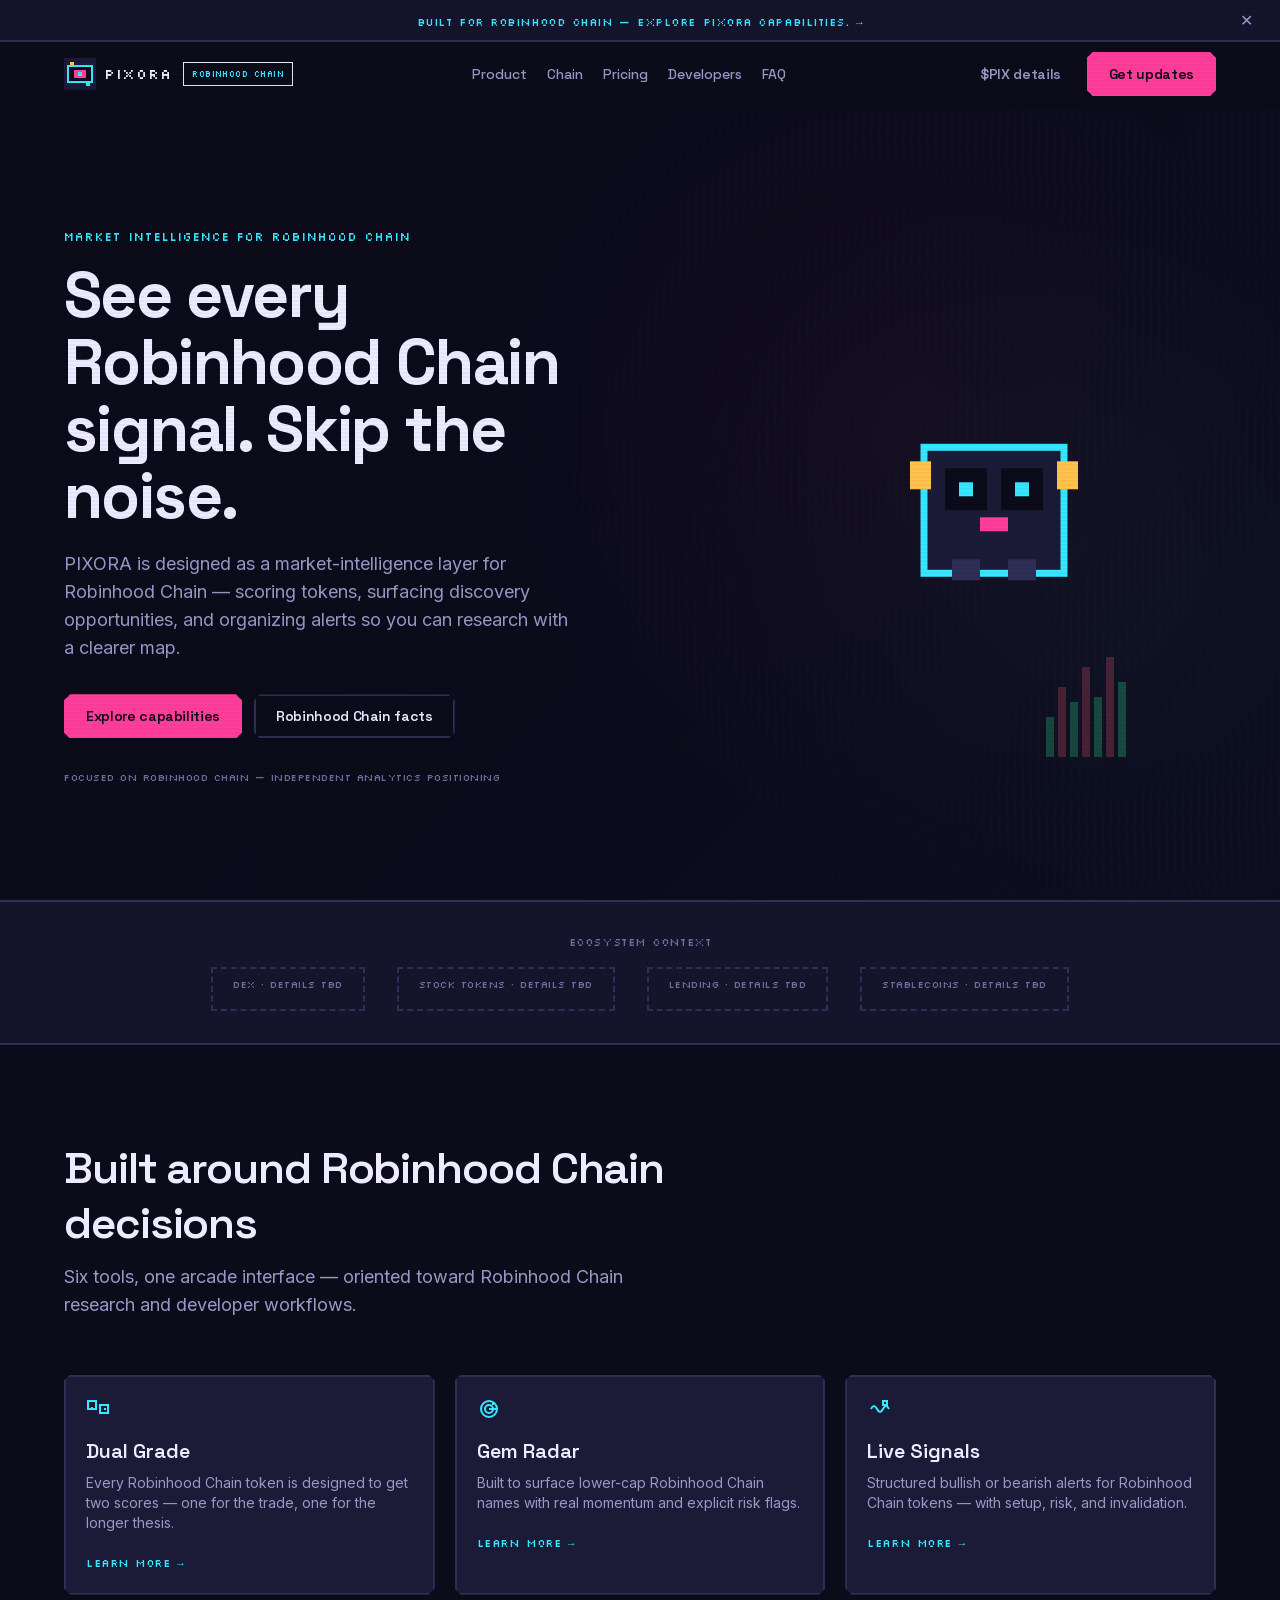
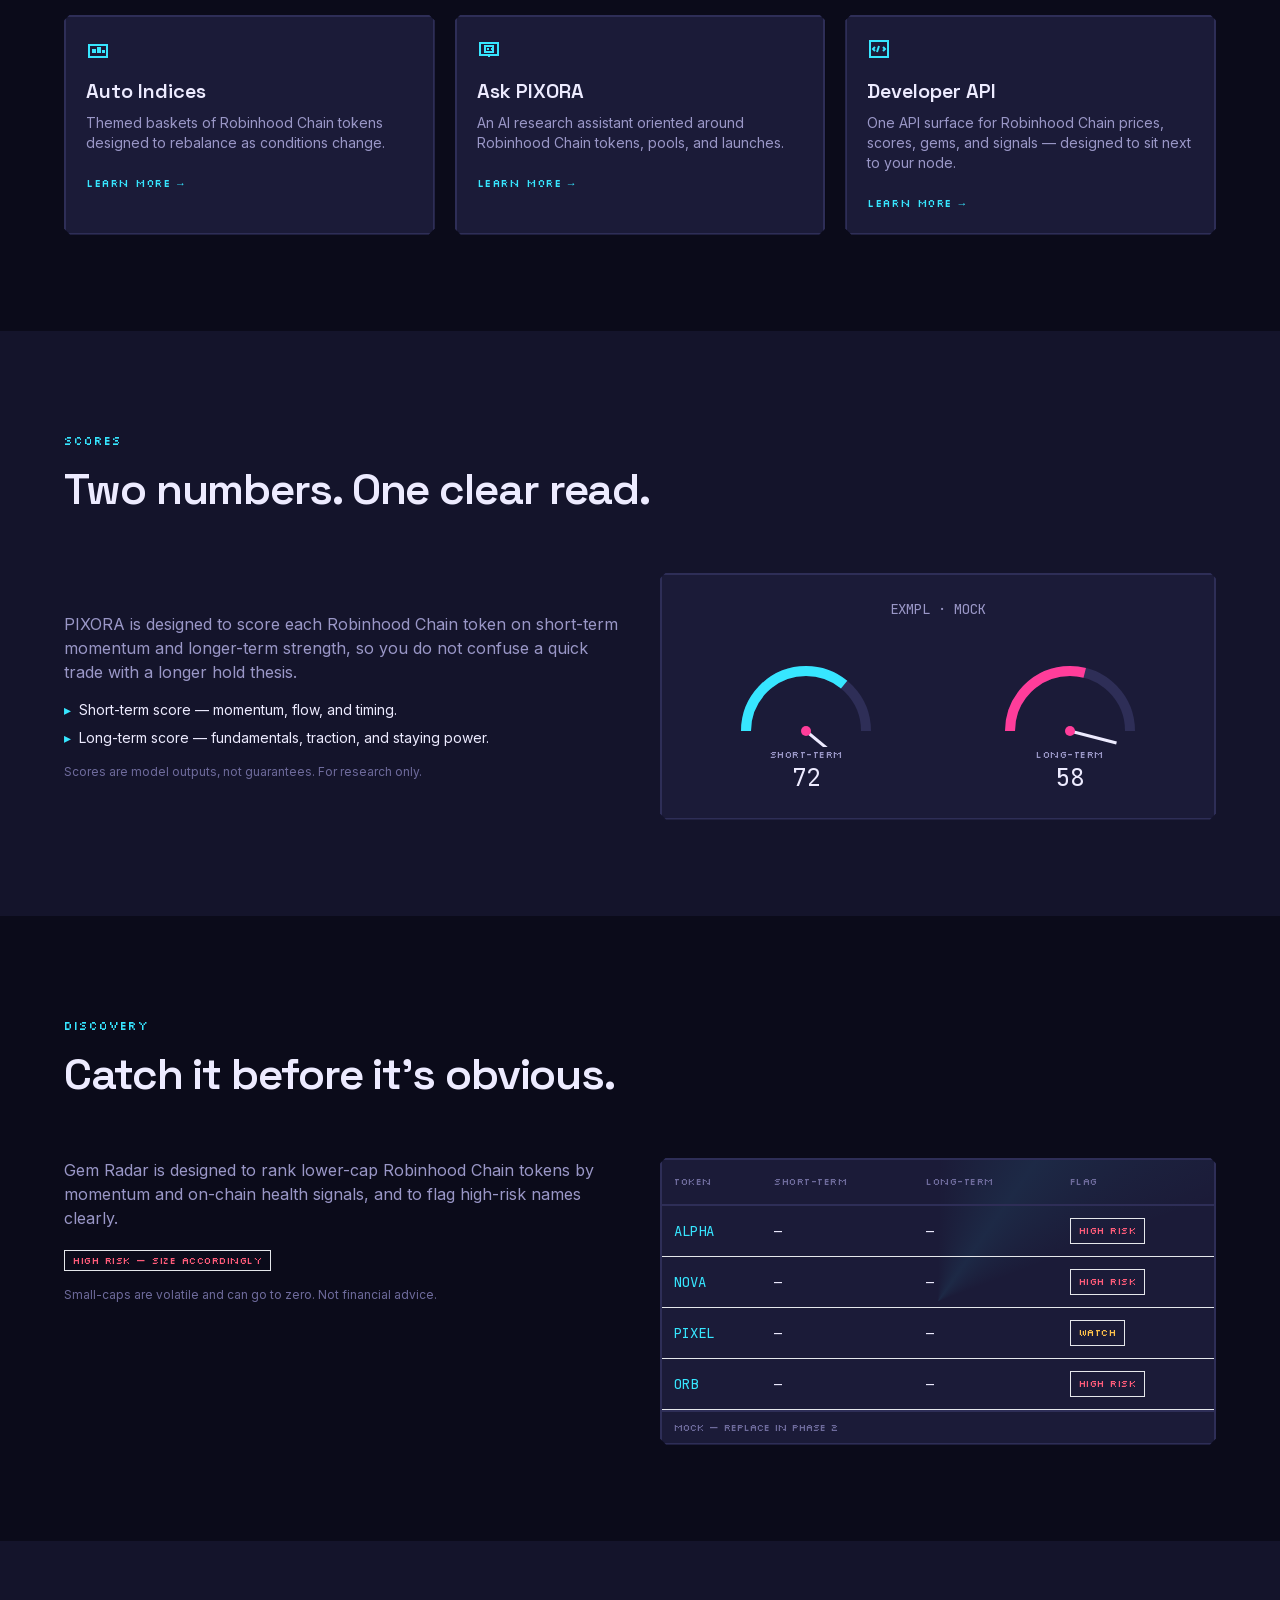
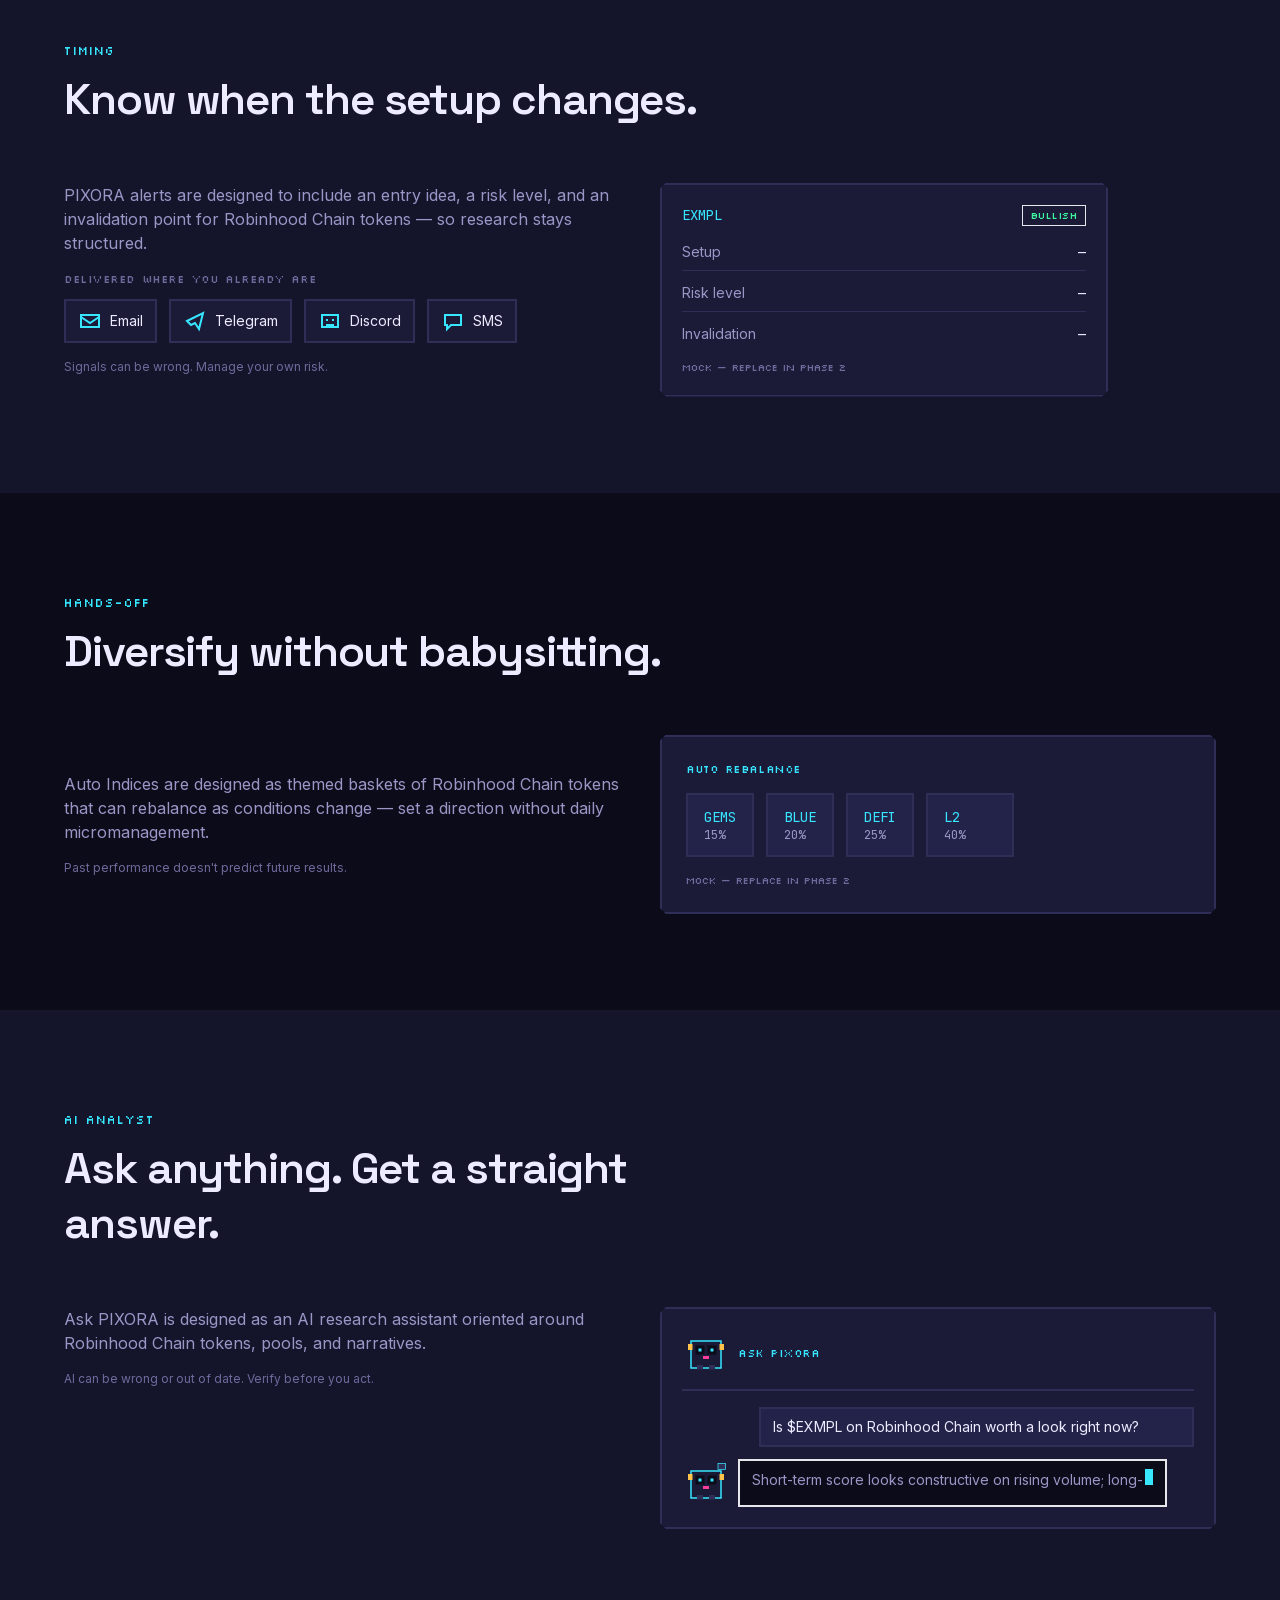
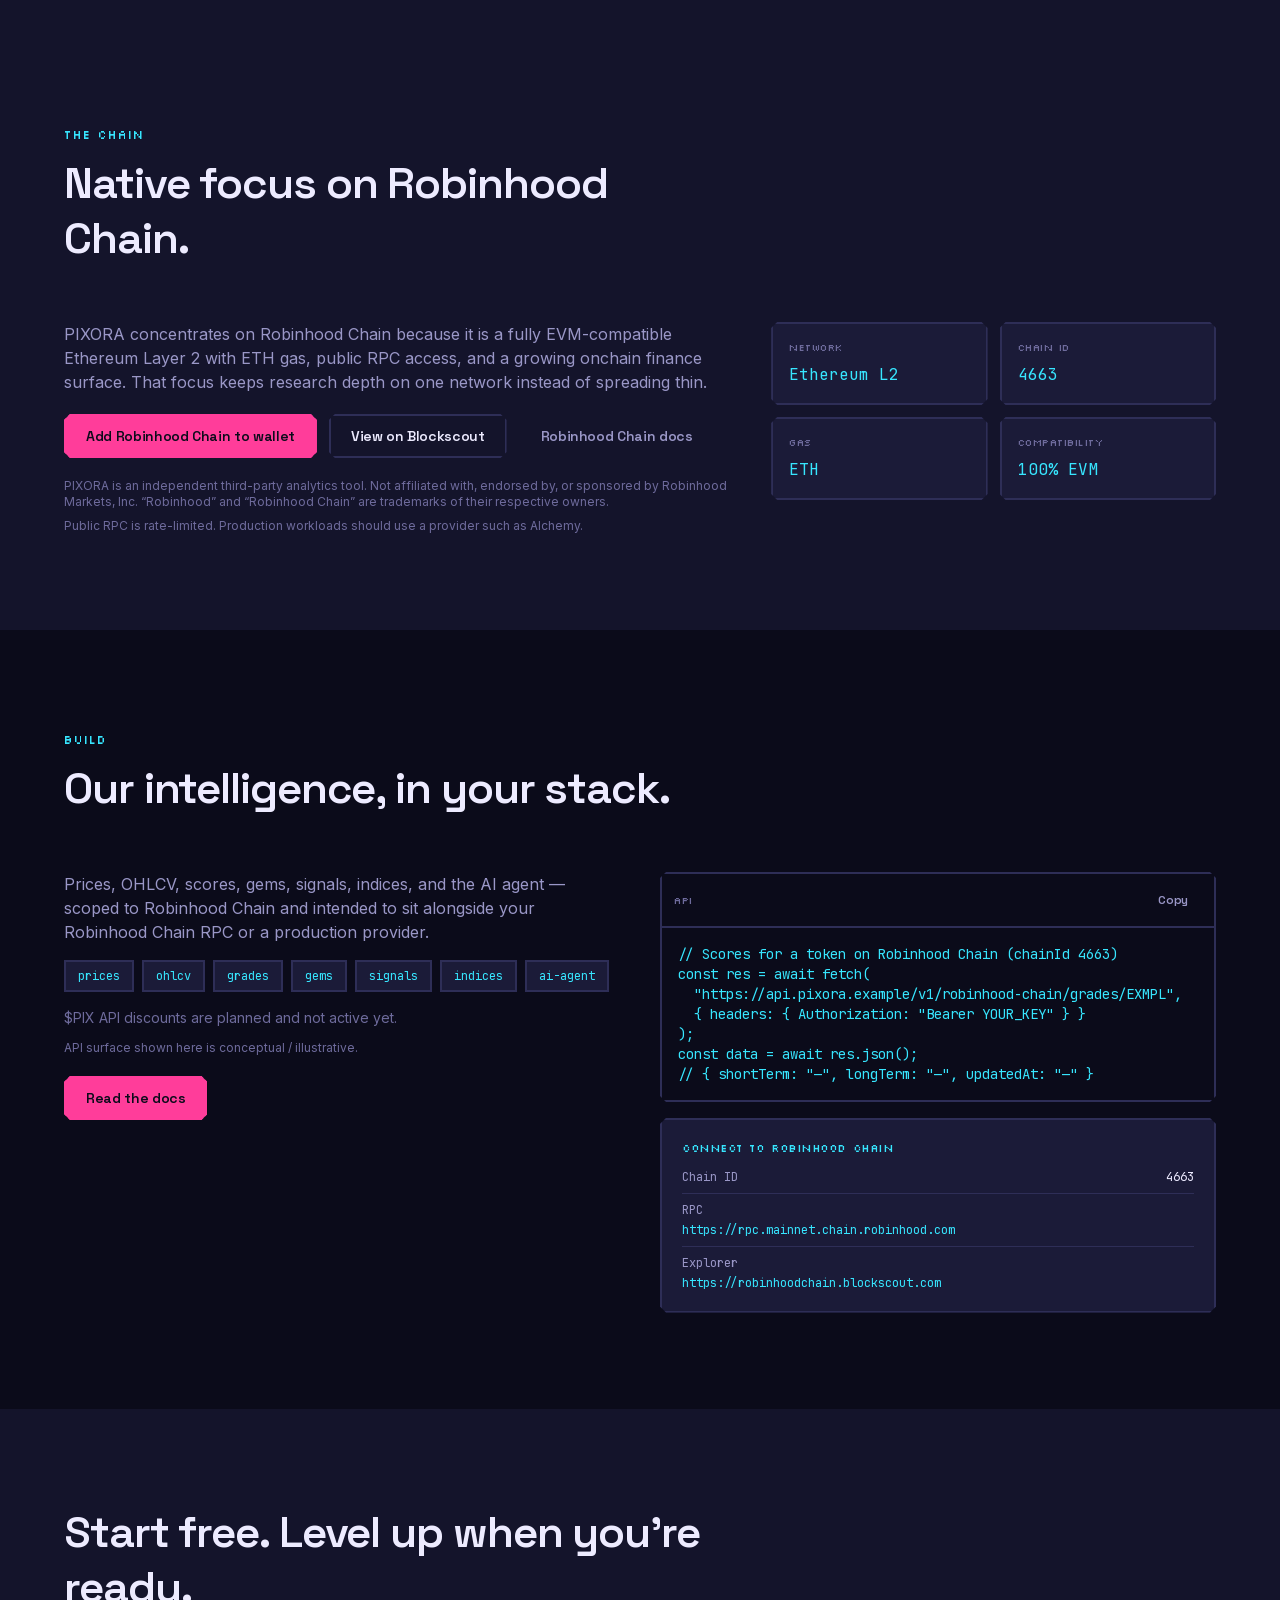
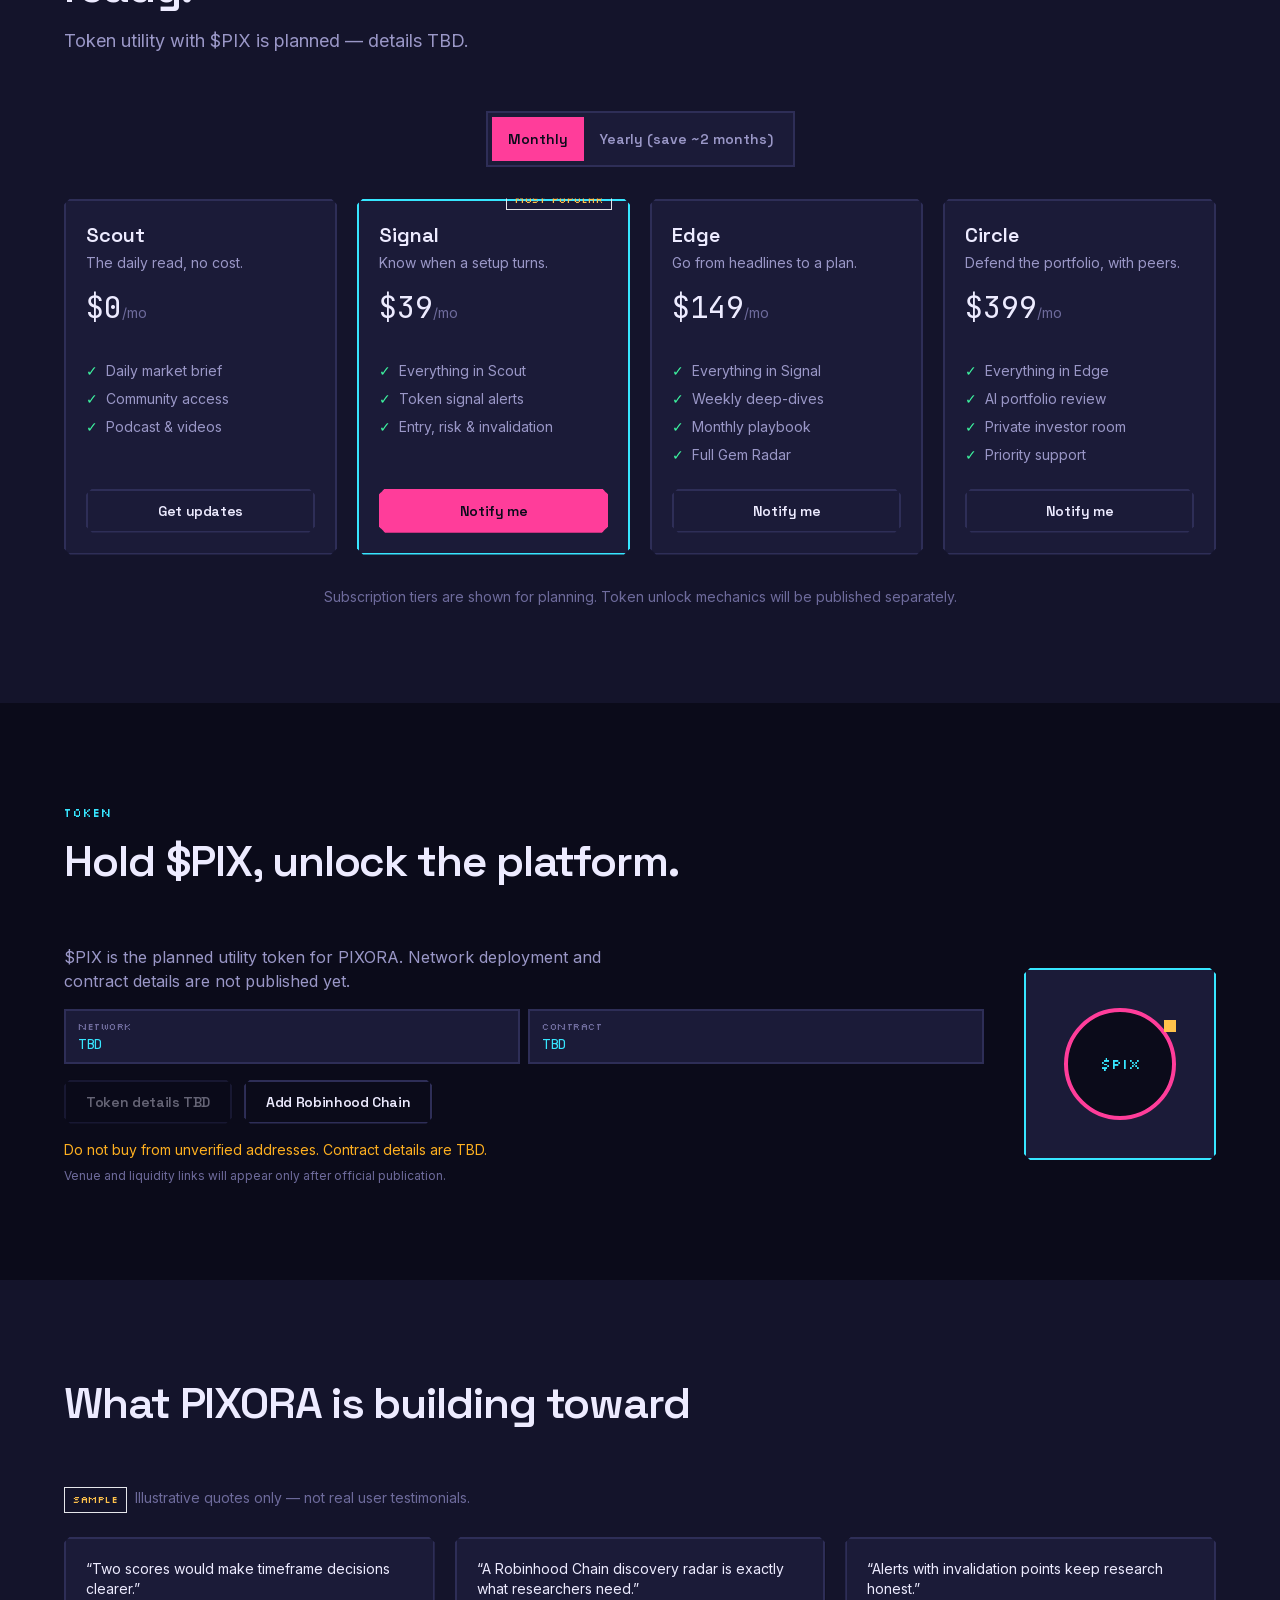
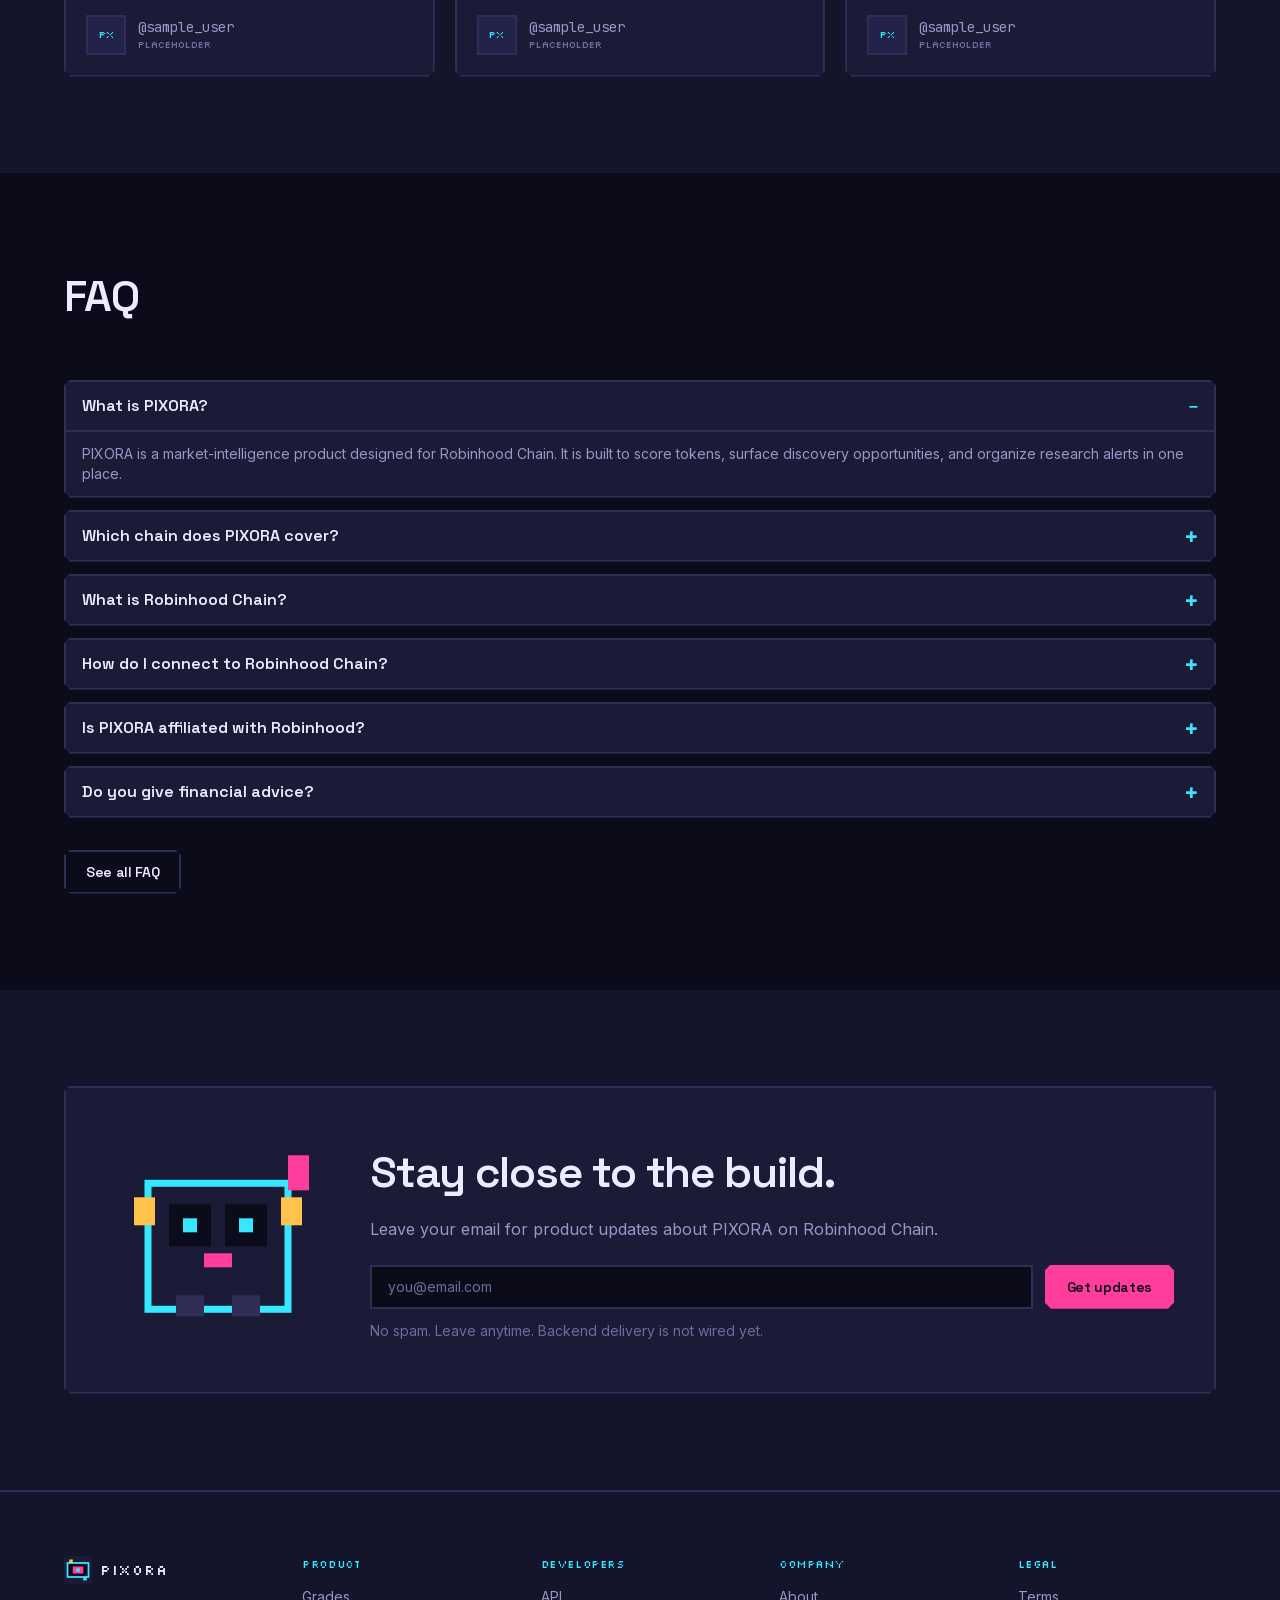
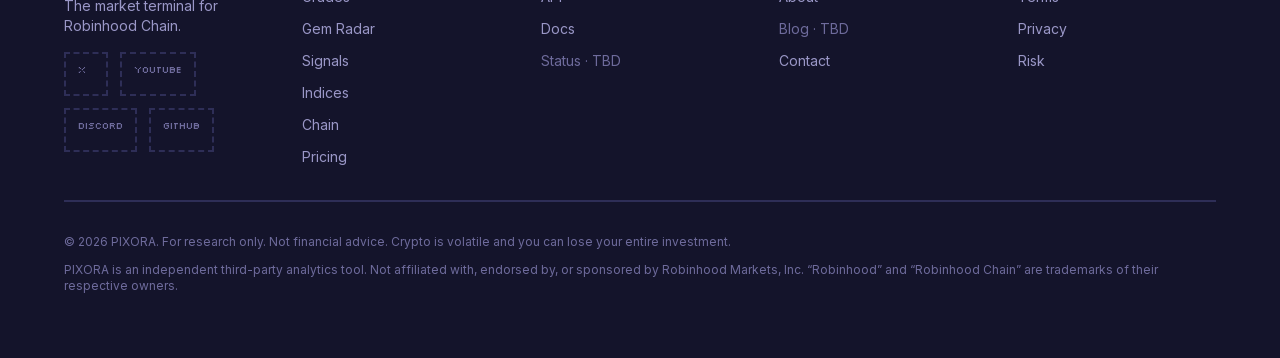
==== commit 741dc4cd: "add" ====
--- a/index.html
+++ b/index.html
@@ -1,8 +1,9 @@
-<!DOCTYPE html><html lang="en"><head><meta charSet="utf-8"/><meta name="viewport" content="width=device-width, initial-scale=1"/><link rel="preload" href="/_next/static/media/36966cca54120369-s.p.woff2" as="font" crossorigin="" type="font/woff2"/><link rel="preload" href="/_next/static/media/bb3ef058b751a6ad-s.p.woff2" as="font" crossorigin="" type="font/woff2"/><link rel="preload" href="/_next/static/media/cd21efaca8026c00-s.p.woff2" as="font" crossorigin="" type="font/woff2"/><link rel="preload" href="/_next/static/media/e4af272ccee01ff0-s.p.woff2" as="font" crossorigin="" type="font/woff2"/><link rel="stylesheet" href="/_next/static/css/0e9b6d762d8b6756.css" data-precedence="next"/><link rel="preload" as="script" fetchPriority="low" href="/_next/static/chunks/webpack-b4691cfa1167f748.js"/><script src="/_next/static/chunks/fd9d1056-ac47f7b4a1759b90.js" async=""></script><script src="/_next/static/chunks/117-aba1c39e933ef17c.js" async=""></script><script src="/_next/static/chunks/main-app-b367c24e3bdda0e7.js" async=""></script><script src="/_next/static/chunks/137-a3e1f3eebce6c471.js" async=""></script><script src="/_next/static/chunks/648-72a559f8085f5372.js" async=""></script><script src="/_next/static/chunks/372-f726cdbb1d85a0af.js" async=""></script><script src="/_next/static/chunks/421-252c7e2abbe88b10.js" async=""></script><script src="/_next/static/chunks/app/page-4e36adc2eb8a9c2c.js" async=""></script><script src="/_next/static/chunks/app/layout-c3cb37a6035e5b88.js" async=""></script><script src="/_next/static/chunks/app/not-found-fc26bf6916c43bfe.js" async=""></script><meta name="theme-color" content="#0B0B1A"/><title>PIXORA — AI market intelligence for crypto</title><meta name="description" content="PIXORA turns on-chain and market data into clear token scores, live signals, and early gem alerts. Research only — not financial advice."/><meta name="keywords" content="crypto analytics,token scores,crypto signals,AI crypto,gem finder,market intelligence"/><meta name="robots" content="index, follow"/><meta property="og:title" content="PIXORA — Read the market in pixels."/><meta property="og:description" content="Clear token scores, live signals, and early gem alerts. Research only."/><meta property="og:site_name" content="PIXORA"/><meta property="og:image" content="https://pixora.example/img/og.svg"/><meta property="og:image:width" content="1200"/><meta property="og:image:height" content="630"/><meta property="og:image:alt" content="PIXORA — Read the market in pixels."/><meta property="og:type" content="website"/><meta name="twitter:card" content="summary_large_image"/><meta name="twitter:title" content="PIXORA — Read the market in pixels."/><meta name="twitter:description" content="Clear token scores, live signals, and early gem alerts."/><meta name="twitter:image" content="https://pixora.example/img/og.svg"/><link rel="icon" href="/icons/icon.svg" type="image/svg+xml"/><link rel="apple-touch-icon" href="/icons/icon.svg"/><meta name="next-size-adjust"/><script src="/_next/static/chunks/polyfills-42372ed130431b0a.js" noModule=""></script></head><body class="__variable_0f99ce __variable_dd5b2f __variable_f367f3 __variable_3c557b font-sans"><div aria-hidden="true" class="pointer-events-none fixed inset-0 z-[70] opacity-[0.035]" style="background-image:repeating-linear-gradient(0deg, transparent, transparent 2px, rgba(0,0,0,.8) 2px, rgba(0,0,0,.8) 4px)"></div><header class="sticky top-0 z-40 border-b-2 transition-colors duration-pixel border-transparent bg-transparent"><div class="mx-auto flex h-16 max-w-container items-center justify-between px-4 md:px-6"><a class="flex items-center gap-2 text-text" href="/"><svg viewBox="0 0 32 32" class="h-8 w-8" aria-hidden="true" fill="none" xmlns="http://www.w3.org/2000/svg"><rect width="32" height="32" fill="#1B1B38"></rect><rect x="4" y="8" width="24" height="16" fill="#0B0B1A" stroke="#37E6FF" stroke-width="2"></rect><rect x="10" y="12" width="12" height="8" fill="#FF3D9A"></rect><rect x="14" y="14" width="4" height="4" fill="#37E6FF"></rect><rect x="6" y="4" width="4" height="4" fill="#FFC24B"></rect><rect x="22" y="24" width="4" height="4" fill="#37E6FF"></rect></svg><span class="font-pixel text-sm tracking-wider">PIXORA</span></a><nav class="hidden items-center gap-6 lg:flex" aria-label="Primary"><a class="group relative font-heading text-sm font-medium text-text-muted hover:text-text" href="/#pillars">Product<span class="absolute -bottom-1 left-0 h-0.5 w-0 bg-secondary transition-all duration-pixel group-hover:w-full"></span></a><a class="group relative font-heading text-sm font-medium text-text-muted hover:text-text" href="/pricing/">Pricing<span class="absolute -bottom-1 left-0 h-0.5 w-0 bg-secondary transition-all duration-pixel group-hover:w-full"></span></a><a class="group relative font-heading text-sm font-medium text-text-muted hover:text-text" href="/developers/">Developers<span class="absolute -bottom-1 left-0 h-0.5 w-0 bg-secondary transition-all duration-pixel group-hover:w-full"></span></a><a class="group relative font-heading text-sm font-medium text-text-muted hover:text-text" href="/faq/">FAQ<span class="absolute -bottom-1 left-0 h-0.5 w-0 bg-secondary transition-all duration-pixel group-hover:w-full"></span></a></nav><div class="hidden items-center gap-3 lg:flex"><a class="inline-flex items-center justify-center gap-2 py-2.5 font-heading text-sm font-semibold tracking-tight clip-pixel transition-all duration-pixel ease-pixel active:translate-y-0.5 active:shadow-none disabled:cursor-not-allowed disabled:opacity-40 disabled:active:translate-y-0 focus-visible:outline-2 focus-visible:outline-offset-2 focus-visible:outline-secondary bg-transparent text-text-muted border-2 border-transparent hover:text-secondary hover:border-line min-h-10 px-3" href="/#token">Buy $PIX</a><a class="inline-flex min-h-11 items-center justify-center gap-2 px-5 py-2.5 font-heading text-sm font-semibold tracking-tight clip-pixel transition-all duration-pixel ease-pixel active:translate-y-0.5 active:shadow-none disabled:cursor-not-allowed disabled:opacity-40 disabled:active:translate-y-0 focus-visible:outline-2 focus-visible:outline-offset-2 focus-visible:outline-secondary bg-primary text-on-primary border-2 border-primary hover:bg-primary-press shadow-hard hover:shadow-hard-sm" href="#final-cta">Get early access</a></div><button type="button" class="min-h-11 min-w-11 border-2 border-line px-3 font-pixel text-xs text-secondary lg:hidden" aria-label="Open menu" aria-expanded="false">MENU</button></div></header><main><section class="relative flex min-h-[88vh] items-center overflow-hidden py-20 md:py-28"><div class="absolute inset-0 overflow-hidden" aria-hidden="true"><div class="absolute inset-0 bg-bg"><div class="absolute inset-0 opacity-40" style="background-image:radial-gradient(circle at 70% 40%, rgba(255,61,154,0.25), transparent 40%),
+<!DOCTYPE html><html lang="en"><head><meta charSet="utf-8"/><meta name="viewport" content="width=device-width, initial-scale=1"/><link rel="preload" href="/_next/static/media/36966cca54120369-s.p.woff2" as="font" crossorigin="" type="font/woff2"/><link rel="preload" href="/_next/static/media/bb3ef058b751a6ad-s.p.woff2" as="font" crossorigin="" type="font/woff2"/><link rel="preload" href="/_next/static/media/cd21efaca8026c00-s.p.woff2" as="font" crossorigin="" type="font/woff2"/><link rel="preload" href="/_next/static/media/e4af272ccee01ff0-s.p.woff2" as="font" crossorigin="" type="font/woff2"/><link rel="stylesheet" href="/_next/static/css/cc62b4614e2069c0.css" data-precedence="next"/><link rel="preload" as="script" fetchPriority="low" href="/_next/static/chunks/webpack-b4691cfa1167f748.js"/><script src="/_next/static/chunks/fd9d1056-ac47f7b4a1759b90.js" async=""></script><script src="/_next/static/chunks/117-aba1c39e933ef17c.js" async=""></script><script src="/_next/static/chunks/main-app-b367c24e3bdda0e7.js" async=""></script><script src="/_next/static/chunks/137-a3e1f3eebce6c471.js" async=""></script><script src="/_next/static/chunks/648-72a559f8085f5372.js" async=""></script><script src="/_next/static/chunks/372-f726cdbb1d85a0af.js" async=""></script><script src="/_next/static/chunks/421-0ed690de309553e4.js" async=""></script><script src="/_next/static/chunks/app/page-9200cadf8b6bd2d1.js" async=""></script><script src="/_next/static/chunks/app/layout-f8b4ae8b4f150b36.js" async=""></script><script src="/_next/static/chunks/app/not-found-d35e624267cc3fbc.js" async=""></script><meta name="theme-color" content="#0B0B1A"/><title>PIXORA — AI analytics for Robinhood Chain</title><meta name="description" content="PIXORA is the market-intelligence layer for Robinhood Chain: token scores, structured alerts, and discovery tools for Robinhood Chain research. Research only — not financial advice."/><meta name="keywords" content="Robinhood Chain,Robinhood Chain analytics,Robinhood Chain tokens,crypto analytics,token scores,market intelligence,AI crypto research"/><meta name="robots" content="index, follow"/><meta property="og:title" content="PIXORA — Market intelligence for Robinhood Chain"/><meta property="og:description" content="Token scores, discovery tools, and structured alerts designed for Robinhood Chain. Research only."/><meta property="og:site_name" content="PIXORA"/><meta property="og:image" content="https://pixora.example/img/og.svg"/><meta property="og:image:width" content="1200"/><meta property="og:image:height" content="630"/><meta property="og:image:alt" content="PIXORA — Market intelligence for Robinhood Chain"/><meta property="og:type" content="website"/><meta name="twitter:card" content="summary_large_image"/><meta name="twitter:title" content="PIXORA — Market intelligence for Robinhood Chain"/><meta name="twitter:description" content="Token scores, discovery tools, and structured alerts designed for Robinhood Chain."/><meta name="twitter:image" content="https://pixora.example/img/og.svg"/><link rel="icon" href="/icons/icon.svg" type="image/svg+xml"/><link rel="apple-touch-icon" href="/icons/icon.svg"/><meta name="next-size-adjust"/><script src="/_next/static/chunks/polyfills-42372ed130431b0a.js" noModule=""></script></head><body class="__variable_0f99ce __variable_dd5b2f __variable_f367f3 __variable_3c557b font-sans"><div aria-hidden="true" class="pointer-events-none fixed inset-0 z-[70] opacity-[0.035]" style="background-image:repeating-linear-gradient(0deg, transparent, transparent 2px, rgba(0,0,0,.8) 2px, rgba(0,0,0,.8) 4px)"></div><header class="sticky top-0 z-40 border-b-2 transition-colors duration-pixel border-transparent bg-transparent"><div class="mx-auto flex h-16 max-w-container items-center justify-between gap-3 px-4 md:px-6"><div class="flex min-w-0 items-center gap-2 sm:gap-3"><a class="flex min-w-0 items-center gap-2 text-text" href="/"><svg viewBox="0 0 32 32" class="h-8 w-8 shrink-0" aria-hidden="true" fill="none" xmlns="http://www.w3.org/2000/svg"><rect width="32" height="32" fill="#1B1B38"></rect><rect x="4" y="8" width="24" height="16" fill="#0B0B1A" stroke="#37E6FF" stroke-width="2"></rect><rect x="10" y="12" width="12" height="8" fill="#FF3D9A"></rect><rect x="14" y="14" width="4" height="4" fill="#37E6FF"></rect><rect x="6" y="4" width="4" height="4" fill="#FFC24B"></rect><rect x="22" y="24" width="4" height="4" fill="#37E6FF"></rect></svg><span class="font-pixel text-sm tracking-wider">PIXORA</span></a><span class="hidden max-w-[9.5rem] truncate border border-secondary/50 bg-secondary/10 px-2 py-1 font-pixel text-[9px] uppercase tracking-wider text-secondary sm:inline-block md:max-w-none">Robinhood Chain</span></div><nav class="hidden items-center gap-5 xl:flex" aria-label="Primary"><a class="group relative font-heading text-sm font-medium text-text-muted hover:text-text" href="/#pillars">Product<span class="absolute -bottom-1 left-0 h-0.5 w-0 bg-secondary transition-all duration-pixel group-hover:w-full"></span></a><a class="group relative font-heading text-sm font-medium text-text-muted hover:text-text" href="/#chain">Chain<span class="absolute -bottom-1 left-0 h-0.5 w-0 bg-secondary transition-all duration-pixel group-hover:w-full"></span></a><a class="group relative font-heading text-sm font-medium text-text-muted hover:text-text" href="/pricing/">Pricing<span class="absolute -bottom-1 left-0 h-0.5 w-0 bg-secondary transition-all duration-pixel group-hover:w-full"></span></a><a class="group relative font-heading text-sm font-medium text-text-muted hover:text-text" href="/developers/">Developers<span class="absolute -bottom-1 left-0 h-0.5 w-0 bg-secondary transition-all duration-pixel group-hover:w-full"></span></a><a class="group relative font-heading text-sm font-medium text-text-muted hover:text-text" href="/faq/">FAQ<span class="absolute -bottom-1 left-0 h-0.5 w-0 bg-secondary transition-all duration-pixel group-hover:w-full"></span></a></nav><div class="hidden items-center gap-3 lg:flex"><a class="inline-flex items-center justify-center gap-2 py-2.5 font-heading text-sm font-semibold tracking-tight clip-pixel transition-all duration-pixel ease-pixel active:translate-y-0.5 active:shadow-none disabled:cursor-not-allowed disabled:opacity-40 disabled:active:translate-y-0 focus-visible:outline-2 focus-visible:outline-offset-2 focus-visible:outline-secondary bg-transparent text-text-muted border-2 border-transparent hover:text-secondary hover:border-line min-h-10 px-3" href="/#token">$PIX details</a><a class="inline-flex min-h-11 items-center justify-center gap-2 px-5 py-2.5 font-heading text-sm font-semibold tracking-tight clip-pixel transition-all duration-pixel ease-pixel active:translate-y-0.5 active:shadow-none disabled:cursor-not-allowed disabled:opacity-40 disabled:active:translate-y-0 focus-visible:outline-2 focus-visible:outline-offset-2 focus-visible:outline-secondary bg-primary text-on-primary border-2 border-primary hover:bg-primary-press shadow-hard hover:shadow-hard-sm" href="/#final-cta">Get updates</a></div><button type="button" class="min-h-11 min-w-11 border-2 border-line px-3 font-pixel text-xs text-secondary lg:hidden" aria-label="Open menu" aria-expanded="false" aria-controls=":R3cq:">MENU</button></div></header><main class="min-w-0 overflow-x-hidden"><section class="relative flex min-h-[88vh] items-center overflow-hidden py-20 md:py-28"><div class="absolute inset-0 overflow-hidden" aria-hidden="true"><div class="absolute inset-0 bg-bg"><div class="absolute inset-0 opacity-40" style="background-image:radial-gradient(circle at 70% 40%, rgba(255,61,154,0.25), transparent 40%),
               radial-gradient(circle at 85% 60%, rgba(55,230,255,0.2), transparent 35%),
-              linear-gradient(135deg, #0B0B1A 40%, #14142B 100%)"></div><div class="absolute inset-0 opacity-30 animate-pulse" style="background-image:repeating-linear-gradient(90deg, transparent, transparent 6px, rgba(55,230,255,0.08) 6px, rgba(55,230,255,0.08) 8px);background-size:200% 100%"></div><div class="absolute bottom-[18%] right-[12%] flex items-end gap-1 opacity-60"><div class="w-2" style="height:40px;background:#3DF5A0"></div><div class="w-2" style="height:70px;background:#FF5C7A"></div><div class="w-2" style="height:55px;background:#3DF5A0"></div><div class="w-2" style="height:90px;background:#FF5C7A"></div><div class="w-2" style="height:60px;background:#3DF5A0"></div><div class="w-2" style="height:100px;background:#FF5C7A"></div><div class="w-2" style="height:75px;background:#3DF5A0"></div></div></div><div class="absolute inset-0" style="background:linear-gradient(90deg, rgba(11,11,26,0.92) 0%, rgba(11,11,26,0.7) 45%, rgba(11,11,26,0.55) 100%)"></div></div><div class="mx-auto w-full max-w-container px-4 md:px-6 relative z-10 grid items-center gap-10 lg:grid-cols-[1.2fr_0.8fr]"><div class="max-w-xl"><div style="opacity:0;transform:translateY(14px)"><span class="inline-block font-pixel text-[12px] uppercase tracking-[1px] text-secondary mb-4">AI MARKET INTELLIGENCE</span></div><h1 class="font-heading text-[40px] font-bold leading-[1.05] tracking-tight text-text md:text-[64px]" style="opacity:0;transform:translateY(14px)">See the signal, skip the noise.</h1><p class="mt-5 max-w-lg text-base text-text-muted md:text-lg" style="opacity:0;transform:translateY(14px)">PIXORA turns raw on-chain and market data into clear scores, live signals, and early gem alerts — so you act with a plan, not a hunch.</p><div class="mt-8 flex flex-wrap gap-3" style="opacity:0;transform:translateY(14px)"><a class="inline-flex min-h-11 items-center justify-center gap-2 px-5 py-2.5 font-heading text-sm font-semibold tracking-tight clip-pixel transition-all duration-pixel ease-pixel active:translate-y-0.5 active:shadow-none disabled:cursor-not-allowed disabled:opacity-40 disabled:active:translate-y-0 focus-visible:outline-2 focus-visible:outline-offset-2 focus-visible:outline-secondary bg-primary text-on-primary border-2 border-primary hover:bg-primary-press shadow-hard hover:shadow-hard-sm" href="#final-cta">Get early access</a><a class="inline-flex min-h-11 items-center justify-center gap-2 px-5 py-2.5 font-heading text-sm font-semibold tracking-tight clip-pixel transition-all duration-pixel ease-pixel active:translate-y-0.5 active:shadow-none disabled:cursor-not-allowed disabled:opacity-40 disabled:active:translate-y-0 focus-visible:outline-2 focus-visible:outline-offset-2 focus-visible:outline-secondary bg-transparent text-text border-2 border-line hover:border-secondary hover:text-secondary shadow-hard hover:shadow-hard-sm" href="#pillars">See how it works</a></div><p class="mt-8 font-pixel text-[10px] uppercase tracking-wider text-text-dim" style="opacity:0;transform:translateY(14px)">As covered by<!-- --> — coming soon</p></div><div class="relative mx-auto hidden w-full max-w-sm justify-center lg:flex"><div class="relative h-48 w-48 md:h-56 md:w-56" aria-hidden="true"><svg viewBox="0 0 64 64" class="h-full w-full" fill="none"><rect x="12" y="16" width="40" height="36" fill="#1B1B38" stroke="#37E6FF" stroke-width="2"></rect><rect x="18" y="22" width="12" height="12" fill="#0B0B1A"></rect><rect x="34" y="22" width="12" height="12" fill="#0B0B1A"></rect><rect x="22" y="26" width="4" height="4" fill="#37E6FF"></rect><rect x="38" y="26" width="4" height="4" fill="#37E6FF"></rect><rect x="28" y="36" width="8" height="4" fill="#FF3D9A"></rect><rect x="8" y="20" width="6" height="8" fill="#FFC24B"></rect><rect x="50" y="20" width="6" height="8" fill="#FFC24B"></rect><rect x="20" y="48" width="8" height="6" fill="#2E2E57"></rect><rect x="36" y="48" width="8" height="6" fill="#2E2E57"></rect></svg></div></div></div></section><section class="border-y-2 border-line bg-surface py-8"><div class="mx-auto w-full max-w-container px-4 md:px-6"><p class="mb-4 text-center font-pixel text-[11px] uppercase tracking-wider text-text-dim">Featured in</p><div class="flex flex-wrap items-center justify-center gap-4 md:gap-8"><div class="min-h-11 border-2 border-dashed border-line px-5 py-2 font-pixel text-[10px] uppercase tracking-wider text-text-dim">MEDIA A<!-- --> · <!-- -->Coming soon</div><div class="min-h-11 border-2 border-dashed border-line px-5 py-2 font-pixel text-[10px] uppercase tracking-wider text-text-dim">MEDIA B<!-- --> · <!-- -->Coming soon</div><div class="min-h-11 border-2 border-dashed border-line px-5 py-2 font-pixel text-[10px] uppercase tracking-wider text-text-dim">MEDIA C<!-- --> · <!-- -->Coming soon</div><div class="min-h-11 border-2 border-dashed border-line px-5 py-2 font-pixel text-[10px] uppercase tracking-wider text-text-dim">MEDIA D<!-- --> · <!-- -->Coming soon</div></div></div></section><section id="pillars" class="py-16 md:py-24 bg-bg"><div class="mx-auto w-full max-w-container px-4 md:px-6"><div class="mb-10 max-w-2xl md:mb-14"><h2 class="font-heading text-[30px] font-semibold leading-tight tracking-tight text-text md:text-[44px]">Everything you need to move first</h2><p class="mt-3 max-w-xl text-base text-text-muted md:text-lg">Six tools, one arcade. Built to turn data into decisions.</p></div><div class="min-w-0 grid gap-5 sm:grid-cols-2 lg:grid-cols-3"><div class="min-w-0" style="opacity:0;transform:translateY(14px)"><div class="border-2 border-line bg-card p-5 shadow-hard clip-pixel transition-all duration-pixel ease-pixel hover:-translate-y-0.5 hover:border-secondary hover:shadow-hard-sm h-full"><svg width="24" height="24" viewBox="0 0 24 24" fill="none" xmlns="http://www.w3.org/2000/svg" class="h-6 w-6 mb-4 text-secondary" role="img"><title>Dual Grade</title><rect x="2" y="4" width="8" height="8" stroke="currentColor" stroke-width="2"></rect><rect x="14" y="8" width="8" height="8" stroke="currentColor" stroke-width="2"></rect><path d="M6 10v2M18 12h2" stroke="currentColor" stroke-width="2"></path></svg><h3 class="mb-2 font-heading text-xl font-semibold text-text">Dual Grade</h3><p class="mb-4 text-sm text-text-muted">Every token gets two scores — one for the trade, one for the long game. Know the timeframe before you enter.</p><a class="font-pixel text-[11px] uppercase tracking-wider text-secondary hover:text-primary" href="/#dual-grade">Learn more →</a></div></div><div class="min-w-0" style="opacity:0;transform:translateY(14px)"><div class="border-2 border-line bg-card p-5 shadow-hard clip-pixel transition-all duration-pixel ease-pixel hover:-translate-y-0.5 hover:border-secondary hover:shadow-hard-sm h-full"><svg width="24" height="24" viewBox="0 0 24 24" fill="none" xmlns="http://www.w3.org/2000/svg" class="h-6 w-6 mb-4 text-secondary" role="img"><title>Gem Radar</title><circle cx="12" cy="12" r="8" stroke="currentColor" stroke-width="2"></circle><circle cx="12" cy="12" r="4" stroke="currentColor" stroke-width="2"></circle><path d="M12 12h8" stroke="currentColor" stroke-width="2"></path><rect x="15" y="6" width="2" height="2" fill="currentColor"></rect></svg><h3 class="mb-2 font-heading text-xl font-semibold text-text">Gem Radar</h3><p class="mb-4 text-sm text-text-muted">Our models sweep thousands of small-caps daily and surface the ones with real momentum — before the crowd notices.</p><a class="font-pixel text-[11px] uppercase tracking-wider text-secondary hover:text-primary" href="/#gem-radar">Learn more →</a></div></div><div class="min-w-0" style="opacity:0;transform:translateY(14px)"><div class="border-2 border-line bg-card p-5 shadow-hard clip-pixel transition-all duration-pixel ease-pixel hover:-translate-y-0.5 hover:border-secondary hover:shadow-hard-sm h-full"><svg width="24" height="24" viewBox="0 0 24 24" fill="none" xmlns="http://www.w3.org/2000/svg" class="h-6 w-6 mb-4 text-secondary" role="img"><title>Live Signals</title><path d="M4 12c2-4 4-4 6 0s4 4 6 0 4-4 6 0" stroke="currentColor" stroke-width="2"></path><rect x="16" y="4" width="4" height="4" stroke="currentColor" stroke-width="2"></rect><path d="M18 8v2" stroke="currentColor" stroke-width="2"></path></svg><h3 class="mb-2 font-heading text-xl font-semibold text-text">Live Signals</h3><p class="mb-4 text-sm text-text-muted">Bullish or bearish, the moment it flips. Get the setup, the risk, and the level that would prove you wrong.</p><a class="font-pixel text-[11px] uppercase tracking-wider text-secondary hover:text-primary" href="/#signals">Learn more →</a></div></div><div class="min-w-0" style="opacity:0;transform:translateY(14px)"><div class="border-2 border-line bg-card p-5 shadow-hard clip-pixel transition-all duration-pixel ease-pixel hover:-translate-y-0.5 hover:border-secondary hover:shadow-hard-sm h-full"><svg width="24" height="24" viewBox="0 0 24 24" fill="none" xmlns="http://www.w3.org/2000/svg" class="h-6 w-6 mb-4 text-secondary" role="img"><title>Auto Indices</title><rect x="3" y="8" width="18" height="12" stroke="currentColor" stroke-width="2"></rect><rect x="6" y="12" width="4" height="4" fill="currentColor"></rect><rect x="11" y="10" width="4" height="6" fill="currentColor"></rect><rect x="16" y="13" width="3" height="3" fill="currentColor"></rect></svg><h3 class="mb-2 font-heading text-xl font-semibold text-text">Auto Indices</h3><p class="mb-4 text-sm text-text-muted">Hands-off baskets that rebalance themselves as the market shifts. Pick a theme, let the model steer.</p><a class="font-pixel text-[11px] uppercase tracking-wider text-secondary hover:text-primary" href="/#indices">Learn more →</a></div></div><div class="min-w-0" style="opacity:0;transform:translateY(14px)"><div class="border-2 border-line bg-card p-5 shadow-hard clip-pixel transition-all duration-pixel ease-pixel hover:-translate-y-0.5 hover:border-secondary hover:shadow-hard-sm h-full"><svg width="24" height="24" viewBox="0 0 24 24" fill="none" xmlns="http://www.w3.org/2000/svg" class="h-6 w-6 mb-4 text-secondary" role="img"><title>Ask PIXORA</title><rect x="3" y="6" width="18" height="12" stroke="currentColor" stroke-width="2"></rect><rect x="8" y="9" width="8" height="6" stroke="currentColor" stroke-width="2"></rect><rect x="10" y="11" width="2" height="2" fill="currentColor"></rect><rect x="14" y="11" width="2" height="2" fill="currentColor"></rect><path d="M12 18v2" stroke="currentColor" stroke-width="2"></path></svg><h3 class="mb-2 font-heading text-xl font-semibold text-text">Ask PIXORA</h3><p class="mb-4 text-sm text-text-muted">An AI analyst on call. Ask about any token, narrative, or setup and get a straight, sourced answer.</p><a class="font-pixel text-[11px] uppercase tracking-wider text-secondary hover:text-primary" href="/#ai-agent">Learn more →</a></div></div><div class="min-w-0" style="opacity:0;transform:translateY(14px)"><div class="border-2 border-line bg-card p-5 shadow-hard clip-pixel transition-all duration-pixel ease-pixel hover:-translate-y-0.5 hover:border-secondary hover:shadow-hard-sm h-full"><svg width="24" height="24" viewBox="0 0 24 24" fill="none" xmlns="http://www.w3.org/2000/svg" class="h-6 w-6 mb-4 text-secondary" role="img"><title>Developer API</title><rect x="3" y="4" width="18" height="16" stroke="currentColor" stroke-width="2"></rect><path d="M8 10l-2 2 2 2M16 10l2 2-2 2M12 9l-2 6" stroke="currentColor" stroke-width="2"></path></svg><h3 class="mb-2 font-heading text-xl font-semibold text-text">Developer API</h3><p class="mb-4 text-sm text-text-muted">One API for prices, scores, gems, and signals. Wire our intelligence straight into your bots.</p><a class="font-pixel text-[11px] uppercase tracking-wider text-secondary hover:text-primary" href="/developers/">Learn more →</a></div></div></div></div></section><section id="dual-grade" class="py-16 md:py-24 bg-surface"><div class="mx-auto w-full max-w-container px-4 md:px-6"><div class="mb-10 max-w-2xl md:mb-14"><span class="inline-block font-pixel text-[12px] uppercase tracking-[1px] text-secondary mb-3">SCORES</span><h2 class="font-heading text-[30px] font-semibold leading-tight tracking-tight text-text md:text-[44px]">Two numbers. One clear read.</h2></div><div class="min-w-0 grid items-center gap-10 lg:grid-cols-2" style="opacity:0;transform:translateY(14px)"><div><p class="mb-4 text-text-muted">Charts lie by omission. PIXORA scores each token on short-term momentum and long-term strength, so you never confuse a quick trade with a real hold. Green means the model likes it now. The second number tells you if it still likes it in a year.</p><ul class="mb-4 space-y-2"><li class="flex gap-2 text-sm text-text"><span class="text-secondary" aria-hidden="true">▸</span>Short-term score — momentum, flow, and timing.</li><li class="flex gap-2 text-sm text-text"><span class="text-secondary" aria-hidden="true">▸</span>Long-term score — fundamentals, traction, and staying power.</li></ul><p class="text-xs text-text-dim">Scores are model outputs, not guarantees. For research only.</p></div><div class="border-2 border-line bg-card p-6 shadow-hard clip-pixel"><p class="mb-4 text-center font-mono text-sm text-text-muted">EXMPL<!-- --> · MOCK</p><div class="flex flex-wrap justify-around gap-6"><div class="flex flex-col items-center"><div class="relative h-28 w-40"><svg viewBox="0 0 160 100" class="h-full w-full"><path d="M20 90 A60 60 0 0 1 140 90" fill="none" stroke="#2E2E57" stroke-width="10"></path><path d="M20 90 A60 60 0 0 1 140 90" fill="none" stroke="#37E6FF" stroke-width="10" stroke-dasharray="0 188"></path><line x1="80" y1="90" x2="80" y2="42" stroke="#EDEBFF" stroke-width="3"></line><circle cx="80" cy="90" r="5" fill="#FF3D9A"></circle></svg></div><p class="font-pixel text-[10px] uppercase tracking-wider text-text-muted">Short-term</p><p class="font-mono text-2xl tabular-nums text-text">0</p></div><div class="flex flex-col items-center"><div class="relative h-28 w-40"><svg viewBox="0 0 160 100" class="h-full w-full"><path d="M20 90 A60 60 0 0 1 140 90" fill="none" stroke="#2E2E57" stroke-width="10"></path><path d="M20 90 A60 60 0 0 1 140 90" fill="none" stroke="#FF3D9A" stroke-width="10" stroke-dasharray="0 188"></path><line x1="80" y1="90" x2="80" y2="42" stroke="#EDEBFF" stroke-width="3"></line><circle cx="80" cy="90" r="5" fill="#FF3D9A"></circle></svg></div><p class="font-pixel text-[10px] uppercase tracking-wider text-text-muted">Long-term</p><p class="font-mono text-2xl tabular-nums text-text">0</p></div></div></div></div></div></section><section id="gem-radar" class="py-16 md:py-24 bg-bg"><div class="mx-auto w-full max-w-container px-4 md:px-6"><div class="mb-10 max-w-2xl md:mb-14"><span class="inline-block font-pixel text-[12px] uppercase tracking-[1px] text-secondary mb-3">DISCOVERY</span><h2 class="font-heading text-[30px] font-semibold leading-tight tracking-tight text-text md:text-[44px]">Catch it before it&#x27;s obvious.</h2></div><div class="grid items-start gap-10 lg:grid-cols-2"><div class="min-w-0" style="opacity:0;transform:translateY(14px)"><p class="mb-4 text-text-muted">The next runner is usually a coin nobody&#x27;s talking about yet. Gem Radar ranks low-cap tokens by momentum and on-chain health, and flags the high-risk ones loud and clear.</p><span class="inline-flex items-center px-2 py-0.5 font-pixel text-[10px] uppercase tracking-wider bg-down/15 text-down border border-down/40 mb-4">HIGH RISK — size accordingly</span><p class="text-xs text-text-dim">Small-caps are volatile and can go to zero. Not financial advice.</p></div><div class="relative overflow-hidden border-2 border-line bg-card shadow-hard clip-pixel"><div aria-hidden="true" class="pointer-events-none absolute -inset-1 opacity-25 motion-safe:animate-[spin_6s_linear_infinite]" style="background:conic-gradient(from 0deg, transparent 0deg, rgba(55,230,255,0.4) 35deg, transparent 70deg)"></div><div class="relative overflow-x-auto"><table class="w-full min-w-[360px] text-left text-sm"><thead><tr class="border-b-2 border-line font-pixel text-[10px] uppercase tracking-wider text-text-dim"><th class="px-3 py-3 font-normal">Token</th><th class="px-3 py-3 font-normal">Short-term</th><th class="px-3 py-3 font-normal">Long-term</th><th class="px-3 py-3 font-normal">Flag</th></tr></thead><tbody><tr class="border-b border-line/60"><td class="px-3 py-3 font-mono text-secondary">ALPHA</td><td class="px-3 py-3 font-mono tabular-nums text-text">—</td><td class="px-3 py-3 font-mono tabular-nums text-text">—</td><td class="px-3 py-3"><span class="inline-flex items-center px-2 py-0.5 font-pixel text-[10px] uppercase tracking-wider bg-down/15 text-down border border-down/40">HIGH RISK</span></td></tr><tr class="border-b border-line/60"><td class="px-3 py-3 font-mono text-secondary">NOVA</td><td class="px-3 py-3 font-mono tabular-nums text-text">—</td><td class="px-3 py-3 font-mono tabular-nums text-text">—</td><td class="px-3 py-3"><span class="inline-flex items-center px-2 py-0.5 font-pixel text-[10px] uppercase tracking-wider bg-down/15 text-down border border-down/40">HIGH RISK</span></td></tr><tr class="border-b border-line/60"><td class="px-3 py-3 font-mono text-secondary">PIXEL</td><td class="px-3 py-3 font-mono tabular-nums text-text">—</td><td class="px-3 py-3 font-mono tabular-nums text-text">—</td><td class="px-3 py-3"><span class="inline-flex items-center px-2 py-0.5 font-pixel text-[10px] uppercase tracking-wider bg-accent/15 text-accent border border-accent/40">WATCH</span></td></tr><tr class="border-b border-line/60"><td class="px-3 py-3 font-mono text-secondary">ORB</td><td class="px-3 py-3 font-mono tabular-nums text-text">—</td><td class="px-3 py-3 font-mono tabular-nums text-text">—</td><td class="px-3 py-3"><span class="inline-flex items-center px-2 py-0.5 font-pixel text-[10px] uppercase tracking-wider bg-down/15 text-down border border-down/40">HIGH RISK</span></td></tr></tbody></table></div><p class="relative border-t-2 border-line px-3 py-2 font-pixel text-[10px] uppercase text-text-dim">MOCK — replace in phase 2</p></div></div></div></section><section id="signals" class="py-16 md:py-24 bg-surface"><div class="mx-auto w-full max-w-container px-4 md:px-6"><div class="mb-10 max-w-2xl md:mb-14"><span class="inline-block font-pixel text-[12px] uppercase tracking-[1px] text-secondary mb-3">TIMING</span><h2 class="font-heading text-[30px] font-semibold leading-tight tracking-tight text-text md:text-[44px]">Know when the setup changes.</h2></div><div class="grid items-start gap-10 lg:grid-cols-2"><div class="min-w-0" style="opacity:0;transform:translateY(14px)"><p class="mb-4 text-text-muted">A signal without an exit is a guess. Every PIXORA alert ships with an entry idea, a risk level, and the point that would invalidate it — so you always know your out.</p><p class="mb-3 font-pixel text-[11px] uppercase tracking-wider text-text-dim">Delivered where you already are</p><div class="mb-4 flex flex-wrap gap-3"><div class="flex min-h-11 items-center gap-2 border-2 border-line bg-card px-3 py-2"><svg width="24" height="24" viewBox="0 0 24 24" fill="none" xmlns="http://www.w3.org/2000/svg" class="h-6 w-6 text-secondary" aria-hidden="true"><rect x="3" y="6" width="18" height="12" stroke="currentColor" stroke-width="2"></rect><path d="M3 8l9 6 9-6" stroke="currentColor" stroke-width="2"></path></svg><span class="text-sm text-text">Email</span></div><div class="flex min-h-11 items-center gap-2 border-2 border-line bg-card px-3 py-2"><svg width="24" height="24" viewBox="0 0 24 24" fill="none" xmlns="http://www.w3.org/2000/svg" class="h-6 w-6 text-secondary" aria-hidden="true"><path d="M4 12l16-8-4 16-4-6-4 2z" stroke="currentColor" stroke-width="2" fill="none"></path></svg><span class="text-sm text-text">Telegram</span></div><div class="flex min-h-11 items-center gap-2 border-2 border-line bg-card px-3 py-2"><svg width="24" height="24" viewBox="0 0 24 24" fill="none" xmlns="http://www.w3.org/2000/svg" class="h-6 w-6 text-secondary" aria-hidden="true"><rect x="4" y="6" width="16" height="12" stroke="currentColor" stroke-width="2"></rect><rect x="8" y="10" width="2" height="2" fill="currentColor"></rect><rect x="14" y="10" width="2" height="2" fill="currentColor"></rect><path d="M8 16h8" stroke="currentColor" stroke-width="2"></path></svg><span class="text-sm text-text">Discord</span></div><div class="flex min-h-11 items-center gap-2 border-2 border-line bg-card px-3 py-2"><svg width="24" height="24" viewBox="0 0 24 24" fill="none" xmlns="http://www.w3.org/2000/svg" class="h-6 w-6 text-secondary" aria-hidden="true"><path d="M4 6h16v10H10l-4 4v-4H4z" stroke="currentColor" stroke-width="2" fill="none"></path></svg><span class="text-sm text-text">SMS</span></div></div><p class="text-xs text-text-dim">Signals can be wrong. Manage your own risk.</p></div><div class="min-w-0" style="opacity:0;transform:translateY(14px)"><div class="border-2 border-line bg-card p-5 shadow-hard clip-pixel max-w-md"><div class="mb-4 flex items-center justify-between"><span class="font-mono text-sm text-secondary">EXMPL</span><span class="inline-flex items-center px-2 py-0.5 font-pixel text-[10px] uppercase tracking-wider bg-up/15 text-up border border-up/40 opacity-100">BULLISH</span></div><dl class="space-y-3 text-sm"><div class="flex justify-between border-b border-line pb-2"><dt class="text-text-muted">Setup</dt><dd class="font-mono tabular-nums text-text">—</dd></div><div class="flex justify-between border-b border-line pb-2"><dt class="text-text-muted">Risk level</dt><dd class="font-mono tabular-nums text-text">—</dd></div><div class="flex justify-between"><dt class="text-text-muted">Invalidation</dt><dd class="font-mono tabular-nums text-text">—</dd></div></dl><p class="mt-4 font-pixel text-[10px] uppercase text-text-dim">MOCK — replace in phase 2</p></div></div></div></div></section><section id="indices" class="py-16 md:py-24 bg-bg"><div class="mx-auto w-full max-w-container px-4 md:px-6"><div class="mb-10 max-w-2xl md:mb-14"><span class="inline-block font-pixel text-[12px] uppercase tracking-[1px] text-secondary mb-3">HANDS-OFF</span><h2 class="font-heading text-[30px] font-semibold leading-tight tracking-tight text-text md:text-[44px]">Diversify without babysitting.</h2></div><div class="grid items-center gap-10 lg:grid-cols-2"><div class="min-w-0" style="opacity:0;transform:translateY(14px)"><p class="mb-4 text-text-muted">Choose a theme — blue chips, AI coins, or a high-risk gem basket — and let the model rebalance as conditions change. Set the direction; skip the daily grind.</p><p class="text-xs text-text-dim">Past performance doesn&#x27;t predict future results.</p></div><div class="border-2 border-line bg-card p-6 shadow-hard clip-pixel"><p class="mb-4 font-pixel text-[11px] uppercase tracking-wider text-secondary">Auto rebalance</p><div class="flex flex-wrap gap-3"><div class="border-2 border-line bg-card-2 px-4 py-3" style="min-width:88px"><p class="font-mono text-sm text-secondary">BTC</p><p class="font-mono text-xs tabular-nums text-text-muted">40<!-- -->%</p></div><div class="border-2 border-line bg-card-2 px-4 py-3" style="min-width:55.00000000000001px"><p class="font-mono text-sm text-secondary">ETH</p><p class="font-mono text-xs tabular-nums text-text-muted">25<!-- -->%</p></div><div class="border-2 border-line bg-card-2 px-4 py-3" style="min-width:44px"><p class="font-mono text-sm text-secondary">SOL</p><p class="font-mono text-xs tabular-nums text-text-muted">20<!-- -->%</p></div><div class="border-2 border-line bg-card-2 px-4 py-3" style="min-width:33px"><p class="font-mono text-sm text-secondary">AI</p><p class="font-mono text-xs tabular-nums text-text-muted">15<!-- -->%</p></div></div><p class="mt-4 font-pixel text-[10px] uppercase text-text-dim">MOCK — replace in phase 2</p></div></div></div></section><section id="ai-agent" class="py-16 md:py-24 bg-surface"><div class="mx-auto w-full max-w-container px-4 md:px-6"><div class="mb-10 max-w-2xl md:mb-14"><span class="inline-block font-pixel text-[12px] uppercase tracking-[1px] text-secondary mb-3">AI ANALYST</span><h2 class="font-heading text-[30px] font-semibold leading-tight tracking-tight text-text md:text-[44px]">Ask anything. Get a straight answer.</h2></div><div class="grid items-start gap-10 lg:grid-cols-2"><div class="min-w-0" style="opacity:0;transform:translateY(14px)"><p class="mb-4 text-text-muted">Type a question like you&#x27;d text a smart friend who reads every chart so you don&#x27;t have to.</p><p class="text-xs text-text-dim">AI can be wrong or out of date. Verify before you act.</p></div><div class="border-2 border-line bg-card p-4 shadow-hard clip-pixel md:p-5"><div class="mb-4 flex items-center gap-2 border-b-2 border-line pb-3"><div class="relative h-12 w-12" aria-hidden="true"><svg viewBox="0 0 64 64" class="h-full w-full" fill="none"><rect x="12" y="16" width="40" height="36" fill="#1B1B38" stroke="#37E6FF" stroke-width="2"></rect><rect x="18" y="22" width="12" height="12" fill="#0B0B1A"></rect><rect x="34" y="22" width="12" height="12" fill="#0B0B1A"></rect><rect x="22" y="26" width="4" height="4" fill="#37E6FF"></rect><rect x="38" y="26" width="4" height="4" fill="#37E6FF"></rect><rect x="28" y="36" width="8" height="4" fill="#FF3D9A"></rect><rect x="8" y="20" width="6" height="8" fill="#FFC24B"></rect><rect x="50" y="20" width="6" height="8" fill="#FFC24B"></rect><rect x="20" y="48" width="8" height="6" fill="#2E2E57"></rect><rect x="36" y="48" width="8" height="6" fill="#2E2E57"></rect></svg></div><span class="font-pixel text-[11px] uppercase tracking-wider text-secondary">Ask PIXORA</span></div><div class="mb-3 ml-auto max-w-[85%] border-2 border-line bg-card-2 px-3 py-2 text-sm text-text">Is $EXMPL worth a look right now?</div><div class="flex max-w-[95%] gap-2"><div class="relative h-12 w-12" aria-hidden="true"><svg viewBox="0 0 64 64" class="h-full w-full" fill="none"><rect x="12" y="16" width="40" height="36" fill="#1B1B38" stroke="#37E6FF" stroke-width="2"></rect><rect x="18" y="22" width="12" height="12" fill="#0B0B1A"></rect><rect x="34" y="22" width="12" height="12" fill="#0B0B1A"></rect><rect x="22" y="26" width="4" height="4" fill="#37E6FF"></rect><rect x="38" y="26" width="4" height="4" fill="#37E6FF"></rect><rect x="28" y="36" width="8" height="4" fill="#FF3D9A"></rect><rect x="8" y="20" width="6" height="8" fill="#FFC24B"></rect><rect x="50" y="20" width="6" height="8" fill="#FFC24B"></rect><rect x="48" y="6" width="10" height="8" fill="#2E2E57" stroke="#37E6FF" stroke-width="1"></rect><rect x="20" y="48" width="8" height="6" fill="#2E2E57"></rect><rect x="36" y="48" width="8" height="6" fill="#2E2E57"></rect></svg></div><div class="border-2 border-secondary/40 bg-bg px-3 py-2 text-sm text-text-muted"><span class="ml-0.5 inline-block h-4 w-2 animate-pulse bg-secondary"></span></div></div></div></div></div></section><section id="api" class="py-16 md:py-24 bg-bg"><div class="mx-auto w-full max-w-container px-4 md:px-6"><div class="mb-10 max-w-2xl md:mb-14"><span class="inline-block font-pixel text-[12px] uppercase tracking-[1px] text-secondary mb-3">BUILD</span><h2 class="font-heading text-[30px] font-semibold leading-tight tracking-tight text-text md:text-[44px]">Our intelligence, in your stack.</h2></div><div class="grid items-start gap-10 lg:grid-cols-2"><div class="min-w-0" style="opacity:0;transform:translateY(14px)"><p class="mb-4 text-text-muted">Prices, OHLCV, scores, gems, signals, indices, and the AI agent — all behind one clean API. Free tier to start, generous limits when you scale.</p><div class="mb-4 flex flex-wrap gap-2"><span class="border-2 border-line bg-card px-3 py-1.5 font-mono text-xs text-secondary">prices</span><span class="border-2 border-line bg-card px-3 py-1.5 font-mono text-xs text-secondary">ohlcv</span><span class="border-2 border-line bg-card px-3 py-1.5 font-mono text-xs text-secondary">grades</span><span class="border-2 border-line bg-card px-3 py-1.5 font-mono text-xs text-secondary">gems</span><span class="border-2 border-line bg-card px-3 py-1.5 font-mono text-xs text-secondary">signals</span><span class="border-2 border-line bg-card px-3 py-1.5 font-mono text-xs text-secondary">indices</span><span class="border-2 border-line bg-card px-3 py-1.5 font-mono text-xs text-secondary">ai-agent</span></div><p class="mb-5 text-sm text-text-dim">Pay in $PIX for a discount on API usage.</p><a class="inline-flex min-h-11 items-center justify-center gap-2 px-5 py-2.5 font-heading text-sm font-semibold tracking-tight clip-pixel transition-all duration-pixel ease-pixel active:translate-y-0.5 active:shadow-none disabled:cursor-not-allowed disabled:opacity-40 disabled:active:translate-y-0 focus-visible:outline-2 focus-visible:outline-offset-2 focus-visible:outline-secondary bg-primary text-on-primary border-2 border-primary hover:bg-primary-press shadow-hard hover:shadow-hard-sm" href="/developers/docs/">Read the docs</a></div><div class="min-w-0" style="opacity:0;transform:translateY(14px)"><div class="relative w-full min-w-0 max-w-full overflow-hidden border-2 border-line bg-bg shadow-hard clip-pixel"><div class="flex items-center justify-between border-b-2 border-line px-3 py-2"><span class="font-pixel text-[10px] uppercase tracking-wider text-text-dim">API</span><button type="button" class="inline-flex items-center justify-center gap-2 font-heading font-semibold tracking-tight clip-pixel transition-all duration-pixel ease-pixel active:translate-y-0.5 active:shadow-none disabled:cursor-not-allowed disabled:opacity-40 disabled:active:translate-y-0 focus-visible:outline-2 focus-visible:outline-offset-2 focus-visible:outline-secondary bg-transparent text-text-muted border-2 border-transparent hover:text-secondary hover:border-line min-h-9 px-3 py-1 text-xs" aria-label="Copy code">Copy</button></div><pre class="max-w-full touch-pan-x overflow-x-auto overscroll-x-contain p-4 font-mono text-xs leading-relaxed text-secondary md:text-sm" tabindex="0" aria-label="Scrollable API code example"><code>// Fetch the current scores for a token
-const res = await fetch(&quot;https://api.pixora.example/v1/grades/EXMPL&quot;, {
-  headers: { Authorization: &quot;Bearer YOUR_KEY&quot; },
-});
+              linear-gradient(135deg, #0B0B1A 40%, #14142B 100%)"></div><div class="absolute inset-0 opacity-30 animate-pulse" style="background-image:repeating-linear-gradient(90deg, transparent, transparent 6px, rgba(55,230,255,0.08) 6px, rgba(55,230,255,0.08) 8px);background-size:200% 100%"></div><div class="absolute bottom-[18%] right-[12%] flex items-end gap-1 opacity-60"><div class="w-2" style="height:40px;background:#3DF5A0"></div><div class="w-2" style="height:70px;background:#FF5C7A"></div><div class="w-2" style="height:55px;background:#3DF5A0"></div><div class="w-2" style="height:90px;background:#FF5C7A"></div><div class="w-2" style="height:60px;background:#3DF5A0"></div><div class="w-2" style="height:100px;background:#FF5C7A"></div><div class="w-2" style="height:75px;background:#3DF5A0"></div></div></div><div class="absolute inset-0" style="background:linear-gradient(90deg, rgba(11,11,26,0.92) 0%, rgba(11,11,26,0.7) 45%, rgba(11,11,26,0.55) 100%)"></div></div><div class="mx-auto w-full max-w-container px-4 md:px-6 relative z-10 grid min-w-0 items-center gap-10 lg:grid-cols-[1.2fr_0.8fr]"><div class="max-w-xl min-w-0"><div style="opacity:0;transform:translateY(14px)"><span class="inline-block font-pixel text-[12px] uppercase tracking-[1px] text-secondary mb-4">MARKET INTELLIGENCE FOR ROBINHOOD CHAIN</span></div><h1 class="font-heading text-[40px] font-bold leading-[1.05] tracking-tight text-text md:text-[64px]" style="opacity:0;transform:translateY(14px)">See every Robinhood Chain signal. Skip the noise.</h1><p class="mt-5 max-w-lg text-base text-text-muted md:text-lg" style="opacity:0;transform:translateY(14px)">PIXORA is designed as a market-intelligence layer for Robinhood Chain — scoring tokens, surfacing discovery opportunities, and organizing alerts so you can research with a clearer map.</p><div class="mt-8 flex flex-wrap gap-3" style="opacity:0;transform:translateY(14px)"><a class="inline-flex min-h-11 items-center justify-center gap-2 px-5 py-2.5 font-heading text-sm font-semibold tracking-tight clip-pixel transition-all duration-pixel ease-pixel active:translate-y-0.5 active:shadow-none disabled:cursor-not-allowed disabled:opacity-40 disabled:active:translate-y-0 focus-visible:outline-2 focus-visible:outline-offset-2 focus-visible:outline-secondary bg-primary text-on-primary border-2 border-primary hover:bg-primary-press shadow-hard hover:shadow-hard-sm" href="/#pillars">Explore capabilities</a><a class="inline-flex min-h-11 items-center justify-center gap-2 px-5 py-2.5 font-heading text-sm font-semibold tracking-tight clip-pixel transition-all duration-pixel ease-pixel active:translate-y-0.5 active:shadow-none disabled:cursor-not-allowed disabled:opacity-40 disabled:active:translate-y-0 focus-visible:outline-2 focus-visible:outline-offset-2 focus-visible:outline-secondary bg-transparent text-text border-2 border-line hover:border-secondary hover:text-secondary shadow-hard hover:shadow-hard-sm" href="/#chain">Robinhood Chain facts</a></div><p class="mt-8 font-pixel text-[10px] uppercase tracking-wider text-text-dim" style="opacity:0;transform:translateY(14px)">Focused on Robinhood Chain<!-- --> — <!-- -->Independent analytics positioning</p></div><div class="relative mx-auto hidden w-full max-w-sm justify-center lg:flex"><div class="relative h-48 w-48 md:h-56 md:w-56" aria-hidden="true"><svg viewBox="0 0 64 64" class="h-full w-full" fill="none"><rect x="12" y="16" width="40" height="36" fill="#1B1B38" stroke="#37E6FF" stroke-width="2"></rect><rect x="18" y="22" width="12" height="12" fill="#0B0B1A"></rect><rect x="34" y="22" width="12" height="12" fill="#0B0B1A"></rect><rect x="22" y="26" width="4" height="4" fill="#37E6FF"></rect><rect x="38" y="26" width="4" height="4" fill="#37E6FF"></rect><rect x="28" y="36" width="8" height="4" fill="#FF3D9A"></rect><rect x="8" y="20" width="6" height="8" fill="#FFC24B"></rect><rect x="50" y="20" width="6" height="8" fill="#FFC24B"></rect><rect x="20" y="48" width="8" height="6" fill="#2E2E57"></rect><rect x="36" y="48" width="8" height="6" fill="#2E2E57"></rect></svg></div></div></div></section><section class="border-y-2 border-line bg-surface py-8"><div class="mx-auto w-full max-w-container px-4 md:px-6"><p class="mb-4 text-center font-pixel text-[11px] uppercase tracking-wider text-text-dim">Ecosystem context</p><div class="flex flex-wrap items-center justify-center gap-4 md:gap-8"><div class="min-h-11 border-2 border-dashed border-line px-5 py-2 font-pixel text-[10px] uppercase tracking-wider text-text-dim">DEX<!-- --> · <!-- -->Details TBD</div><div class="min-h-11 border-2 border-dashed border-line px-5 py-2 font-pixel text-[10px] uppercase tracking-wider text-text-dim">STOCK TOKENS<!-- --> · <!-- -->Details TBD</div><div class="min-h-11 border-2 border-dashed border-line px-5 py-2 font-pixel text-[10px] uppercase tracking-wider text-text-dim">LENDING<!-- --> · <!-- -->Details TBD</div><div class="min-h-11 border-2 border-dashed border-line px-5 py-2 font-pixel text-[10px] uppercase tracking-wider text-text-dim">STABLECOINS<!-- --> · <!-- -->Details TBD</div></div></div></section><section id="pillars" class="py-16 md:py-24 bg-bg"><div class="mx-auto w-full max-w-container px-4 md:px-6"><div class="mb-10 max-w-2xl md:mb-14"><h2 class="font-heading text-[30px] font-semibold leading-tight tracking-tight text-text md:text-[44px]">Built around Robinhood Chain decisions</h2><p class="mt-3 max-w-xl text-base text-text-muted md:text-lg">Six tools, one arcade interface — oriented toward Robinhood Chain research and developer workflows.</p></div><div class="min-w-0 grid gap-5 sm:grid-cols-2 lg:grid-cols-3"><div class="min-w-0" style="opacity:0;transform:translateY(14px)"><div class="border-2 border-line bg-card p-5 shadow-hard clip-pixel transition-all duration-pixel ease-pixel hover:-translate-y-0.5 hover:border-secondary hover:shadow-hard-sm h-full"><svg width="24" height="24" viewBox="0 0 24 24" fill="none" xmlns="http://www.w3.org/2000/svg" class="h-6 w-6 mb-4 text-secondary" role="img"><title>Dual Grade</title><rect x="2" y="4" width="8" height="8" stroke="currentColor" stroke-width="2"></rect><rect x="14" y="8" width="8" height="8" stroke="currentColor" stroke-width="2"></rect><path d="M6 10v2M18 12h2" stroke="currentColor" stroke-width="2"></path></svg><h3 class="mb-2 font-heading text-xl font-semibold text-text">Dual Grade</h3><p class="mb-4 text-sm text-text-muted">Every Robinhood Chain token is designed to get two scores — one for the trade, one for the longer thesis.</p><a class="font-pixel text-[11px] uppercase tracking-wider text-secondary hover:text-primary" href="/#dual-grade">Learn more →</a></div></div><div class="min-w-0" style="opacity:0;transform:translateY(14px)"><div class="border-2 border-line bg-card p-5 shadow-hard clip-pixel transition-all duration-pixel ease-pixel hover:-translate-y-0.5 hover:border-secondary hover:shadow-hard-sm h-full"><svg width="24" height="24" viewBox="0 0 24 24" fill="none" xmlns="http://www.w3.org/2000/svg" class="h-6 w-6 mb-4 text-secondary" role="img"><title>Gem Radar</title><circle cx="12" cy="12" r="8" stroke="currentColor" stroke-width="2"></circle><circle cx="12" cy="12" r="4" stroke="currentColor" stroke-width="2"></circle><path d="M12 12h8" stroke="currentColor" stroke-width="2"></path><rect x="15" y="6" width="2" height="2" fill="currentColor"></rect></svg><h3 class="mb-2 font-heading text-xl font-semibold text-text">Gem Radar</h3><p class="mb-4 text-sm text-text-muted">Built to surface lower-cap Robinhood Chain names with real momentum and explicit risk flags.</p><a class="font-pixel text-[11px] uppercase tracking-wider text-secondary hover:text-primary" href="/#gem-radar">Learn more →</a></div></div><div class="min-w-0" style="opacity:0;transform:translateY(14px)"><div class="border-2 border-line bg-card p-5 shadow-hard clip-pixel transition-all duration-pixel ease-pixel hover:-translate-y-0.5 hover:border-secondary hover:shadow-hard-sm h-full"><svg width="24" height="24" viewBox="0 0 24 24" fill="none" xmlns="http://www.w3.org/2000/svg" class="h-6 w-6 mb-4 text-secondary" role="img"><title>Live Signals</title><path d="M4 12c2-4 4-4 6 0s4 4 6 0 4-4 6 0" stroke="currentColor" stroke-width="2"></path><rect x="16" y="4" width="4" height="4" stroke="currentColor" stroke-width="2"></rect><path d="M18 8v2" stroke="currentColor" stroke-width="2"></path></svg><h3 class="mb-2 font-heading text-xl font-semibold text-text">Live Signals</h3><p class="mb-4 text-sm text-text-muted">Structured bullish or bearish alerts for Robinhood Chain tokens — with setup, risk, and invalidation.</p><a class="font-pixel text-[11px] uppercase tracking-wider text-secondary hover:text-primary" href="/#signals">Learn more →</a></div></div><div class="min-w-0" style="opacity:0;transform:translateY(14px)"><div class="border-2 border-line bg-card p-5 shadow-hard clip-pixel transition-all duration-pixel ease-pixel hover:-translate-y-0.5 hover:border-secondary hover:shadow-hard-sm h-full"><svg width="24" height="24" viewBox="0 0 24 24" fill="none" xmlns="http://www.w3.org/2000/svg" class="h-6 w-6 mb-4 text-secondary" role="img"><title>Auto Indices</title><rect x="3" y="8" width="18" height="12" stroke="currentColor" stroke-width="2"></rect><rect x="6" y="12" width="4" height="4" fill="currentColor"></rect><rect x="11" y="10" width="4" height="6" fill="currentColor"></rect><rect x="16" y="13" width="3" height="3" fill="currentColor"></rect></svg><h3 class="mb-2 font-heading text-xl font-semibold text-text">Auto Indices</h3><p class="mb-4 text-sm text-text-muted">Themed baskets of Robinhood Chain tokens designed to rebalance as conditions change.</p><a class="font-pixel text-[11px] uppercase tracking-wider text-secondary hover:text-primary" href="/#indices">Learn more →</a></div></div><div class="min-w-0" style="opacity:0;transform:translateY(14px)"><div class="border-2 border-line bg-card p-5 shadow-hard clip-pixel transition-all duration-pixel ease-pixel hover:-translate-y-0.5 hover:border-secondary hover:shadow-hard-sm h-full"><svg width="24" height="24" viewBox="0 0 24 24" fill="none" xmlns="http://www.w3.org/2000/svg" class="h-6 w-6 mb-4 text-secondary" role="img"><title>Ask PIXORA</title><rect x="3" y="6" width="18" height="12" stroke="currentColor" stroke-width="2"></rect><rect x="8" y="9" width="8" height="6" stroke="currentColor" stroke-width="2"></rect><rect x="10" y="11" width="2" height="2" fill="currentColor"></rect><rect x="14" y="11" width="2" height="2" fill="currentColor"></rect><path d="M12 18v2" stroke="currentColor" stroke-width="2"></path></svg><h3 class="mb-2 font-heading text-xl font-semibold text-text">Ask PIXORA</h3><p class="mb-4 text-sm text-text-muted">An AI research assistant oriented around Robinhood Chain tokens, pools, and launches.</p><a class="font-pixel text-[11px] uppercase tracking-wider text-secondary hover:text-primary" href="/#ai-agent">Learn more →</a></div></div><div class="min-w-0" style="opacity:0;transform:translateY(14px)"><div class="border-2 border-line bg-card p-5 shadow-hard clip-pixel transition-all duration-pixel ease-pixel hover:-translate-y-0.5 hover:border-secondary hover:shadow-hard-sm h-full"><svg width="24" height="24" viewBox="0 0 24 24" fill="none" xmlns="http://www.w3.org/2000/svg" class="h-6 w-6 mb-4 text-secondary" role="img"><title>Developer API</title><rect x="3" y="4" width="18" height="16" stroke="currentColor" stroke-width="2"></rect><path d="M8 10l-2 2 2 2M16 10l2 2-2 2M12 9l-2 6" stroke="currentColor" stroke-width="2"></path></svg><h3 class="mb-2 font-heading text-xl font-semibold text-text">Developer API</h3><p class="mb-4 text-sm text-text-muted">One API surface for Robinhood Chain prices, scores, gems, and signals — designed to sit next to your node.</p><a class="font-pixel text-[11px] uppercase tracking-wider text-secondary hover:text-primary" href="/developers/">Learn more →</a></div></div></div></div></section><section id="dual-grade" class="py-16 md:py-24 bg-surface"><div class="mx-auto w-full max-w-container px-4 md:px-6"><div class="mb-10 max-w-2xl md:mb-14"><span class="inline-block font-pixel text-[12px] uppercase tracking-[1px] text-secondary mb-3">SCORES</span><h2 class="font-heading text-[30px] font-semibold leading-tight tracking-tight text-text md:text-[44px]">Two numbers. One clear read.</h2></div><div class="min-w-0 grid items-center gap-10 lg:grid-cols-2" style="opacity:0;transform:translateY(14px)"><div><p class="mb-4 text-text-muted">PIXORA is designed to score each Robinhood Chain token on short-term momentum and longer-term strength, so you do not confuse a quick trade with a longer hold thesis.</p><ul class="mb-4 space-y-2"><li class="flex gap-2 text-sm text-text"><span class="text-secondary" aria-hidden="true">▸</span>Short-term score — momentum, flow, and timing.</li><li class="flex gap-2 text-sm text-text"><span class="text-secondary" aria-hidden="true">▸</span>Long-term score — fundamentals, traction, and staying power.</li></ul><p class="text-xs text-text-dim">Scores are model outputs, not guarantees. For research only.</p></div><div class="border-2 border-line bg-card p-6 shadow-hard clip-pixel"><p class="mb-4 text-center font-mono text-sm text-text-muted">EXMPL<!-- --> · MOCK</p><div class="flex flex-wrap justify-around gap-6"><div class="flex flex-col items-center"><div class="relative h-28 w-40"><svg viewBox="0 0 160 100" class="h-full w-full"><path d="M20 90 A60 60 0 0 1 140 90" fill="none" stroke="#2E2E57" stroke-width="10"></path><path d="M20 90 A60 60 0 0 1 140 90" fill="none" stroke="#37E6FF" stroke-width="10" stroke-dasharray="0 188"></path><line x1="80" y1="90" x2="80" y2="42" stroke="#EDEBFF" stroke-width="3"></line><circle cx="80" cy="90" r="5" fill="#FF3D9A"></circle></svg></div><p class="font-pixel text-[10px] uppercase tracking-wider text-text-muted">Short-term</p><p class="font-mono text-2xl tabular-nums text-text">0</p></div><div class="flex flex-col items-center"><div class="relative h-28 w-40"><svg viewBox="0 0 160 100" class="h-full w-full"><path d="M20 90 A60 60 0 0 1 140 90" fill="none" stroke="#2E2E57" stroke-width="10"></path><path d="M20 90 A60 60 0 0 1 140 90" fill="none" stroke="#FF3D9A" stroke-width="10" stroke-dasharray="0 188"></path><line x1="80" y1="90" x2="80" y2="42" stroke="#EDEBFF" stroke-width="3"></line><circle cx="80" cy="90" r="5" fill="#FF3D9A"></circle></svg></div><p class="font-pixel text-[10px] uppercase tracking-wider text-text-muted">Long-term</p><p class="font-mono text-2xl tabular-nums text-text">0</p></div></div></div></div></div></section><section id="gem-radar" class="py-16 md:py-24 bg-bg"><div class="mx-auto w-full max-w-container px-4 md:px-6"><div class="mb-10 max-w-2xl md:mb-14"><span class="inline-block font-pixel text-[12px] uppercase tracking-[1px] text-secondary mb-3">DISCOVERY</span><h2 class="font-heading text-[30px] font-semibold leading-tight tracking-tight text-text md:text-[44px]">Catch it before it&#x27;s obvious.</h2></div><div class="grid min-w-0 items-start gap-10 lg:grid-cols-2"><div class="min-w-0" style="opacity:0;transform:translateY(14px)"><p class="mb-4 text-text-muted">Gem Radar is designed to rank lower-cap Robinhood Chain tokens by momentum and on-chain health signals, and to flag high-risk names clearly.</p><span class="inline-flex items-center px-2 py-0.5 font-pixel text-[10px] uppercase tracking-wider bg-down/15 text-down border border-down/40 mb-4">HIGH RISK — size accordingly</span><p class="text-xs text-text-dim">Small-caps are volatile and can go to zero. Not financial advice.</p></div><div class="relative min-w-0 overflow-hidden border-2 border-line bg-card shadow-hard clip-pixel"><div aria-hidden="true" class="pointer-events-none absolute inset-0 opacity-20 motion-safe:animate-[spin_8s_linear_infinite]" style="background:conic-gradient(from 0deg, transparent 0deg, rgba(55,230,255,0.35) 35deg, transparent 70deg)"></div><div class="relative max-w-full touch-pan-x overflow-x-auto overscroll-x-contain"><table class="w-full min-w-[320px] text-left text-sm"><thead><tr class="border-b-2 border-line font-pixel text-[10px] uppercase tracking-wider text-text-dim"><th class="px-3 py-3 font-normal">Token</th><th class="px-3 py-3 font-normal">Short-term</th><th class="px-3 py-3 font-normal">Long-term</th><th class="px-3 py-3 font-normal">Flag</th></tr></thead><tbody><tr class="border-b border-line/60"><td class="px-3 py-3 font-mono text-secondary">ALPHA</td><td class="px-3 py-3 font-mono tabular-nums text-text">—</td><td class="px-3 py-3 font-mono tabular-nums text-text">—</td><td class="px-3 py-3"><span class="inline-flex items-center px-2 py-0.5 font-pixel text-[10px] uppercase tracking-wider bg-down/15 text-down border border-down/40">HIGH RISK</span></td></tr><tr class="border-b border-line/60"><td class="px-3 py-3 font-mono text-secondary">NOVA</td><td class="px-3 py-3 font-mono tabular-nums text-text">—</td><td class="px-3 py-3 font-mono tabular-nums text-text">—</td><td class="px-3 py-3"><span class="inline-flex items-center px-2 py-0.5 font-pixel text-[10px] uppercase tracking-wider bg-down/15 text-down border border-down/40">HIGH RISK</span></td></tr><tr class="border-b border-line/60"><td class="px-3 py-3 font-mono text-secondary">PIXEL</td><td class="px-3 py-3 font-mono tabular-nums text-text">—</td><td class="px-3 py-3 font-mono tabular-nums text-text">—</td><td class="px-3 py-3"><span class="inline-flex items-center px-2 py-0.5 font-pixel text-[10px] uppercase tracking-wider bg-accent/15 text-accent border border-accent/40">WATCH</span></td></tr><tr class="border-b border-line/60"><td class="px-3 py-3 font-mono text-secondary">ORB</td><td class="px-3 py-3 font-mono tabular-nums text-text">—</td><td class="px-3 py-3 font-mono tabular-nums text-text">—</td><td class="px-3 py-3"><span class="inline-flex items-center px-2 py-0.5 font-pixel text-[10px] uppercase tracking-wider bg-down/15 text-down border border-down/40">HIGH RISK</span></td></tr></tbody></table></div><p class="relative border-t-2 border-line px-3 py-2 font-pixel text-[10px] uppercase text-text-dim">MOCK — replace in phase 2</p></div></div></div></section><section id="signals" class="py-16 md:py-24 bg-surface"><div class="mx-auto w-full max-w-container px-4 md:px-6"><div class="mb-10 max-w-2xl md:mb-14"><span class="inline-block font-pixel text-[12px] uppercase tracking-[1px] text-secondary mb-3">TIMING</span><h2 class="font-heading text-[30px] font-semibold leading-tight tracking-tight text-text md:text-[44px]">Know when the setup changes.</h2></div><div class="grid items-start gap-10 lg:grid-cols-2"><div class="min-w-0" style="opacity:0;transform:translateY(14px)"><p class="mb-4 text-text-muted">PIXORA alerts are designed to include an entry idea, a risk level, and an invalidation point for Robinhood Chain tokens — so research stays structured.</p><p class="mb-3 font-pixel text-[11px] uppercase tracking-wider text-text-dim">Delivered where you already are</p><div class="mb-4 flex flex-wrap gap-3"><div class="flex min-h-11 items-center gap-2 border-2 border-line bg-card px-3 py-2"><svg width="24" height="24" viewBox="0 0 24 24" fill="none" xmlns="http://www.w3.org/2000/svg" class="h-6 w-6 text-secondary" aria-hidden="true"><rect x="3" y="6" width="18" height="12" stroke="currentColor" stroke-width="2"></rect><path d="M3 8l9 6 9-6" stroke="currentColor" stroke-width="2"></path></svg><span class="text-sm text-text">Email</span></div><div class="flex min-h-11 items-center gap-2 border-2 border-line bg-card px-3 py-2"><svg width="24" height="24" viewBox="0 0 24 24" fill="none" xmlns="http://www.w3.org/2000/svg" class="h-6 w-6 text-secondary" aria-hidden="true"><path d="M4 12l16-8-4 16-4-6-4 2z" stroke="currentColor" stroke-width="2" fill="none"></path></svg><span class="text-sm text-text">Telegram</span></div><div class="flex min-h-11 items-center gap-2 border-2 border-line bg-card px-3 py-2"><svg width="24" height="24" viewBox="0 0 24 24" fill="none" xmlns="http://www.w3.org/2000/svg" class="h-6 w-6 text-secondary" aria-hidden="true"><rect x="4" y="6" width="16" height="12" stroke="currentColor" stroke-width="2"></rect><rect x="8" y="10" width="2" height="2" fill="currentColor"></rect><rect x="14" y="10" width="2" height="2" fill="currentColor"></rect><path d="M8 16h8" stroke="currentColor" stroke-width="2"></path></svg><span class="text-sm text-text">Discord</span></div><div class="flex min-h-11 items-center gap-2 border-2 border-line bg-card px-3 py-2"><svg width="24" height="24" viewBox="0 0 24 24" fill="none" xmlns="http://www.w3.org/2000/svg" class="h-6 w-6 text-secondary" aria-hidden="true"><path d="M4 6h16v10H10l-4 4v-4H4z" stroke="currentColor" stroke-width="2" fill="none"></path></svg><span class="text-sm text-text">SMS</span></div></div><p class="text-xs text-text-dim">Signals can be wrong. Manage your own risk.</p></div><div class="min-w-0" style="opacity:0;transform:translateY(14px)"><div class="border-2 border-line bg-card p-5 shadow-hard clip-pixel max-w-md"><div class="mb-4 flex items-center justify-between"><span class="font-mono text-sm text-secondary">EXMPL</span><span class="inline-flex items-center px-2 py-0.5 font-pixel text-[10px] uppercase tracking-wider bg-up/15 text-up border border-up/40 opacity-100">BULLISH</span></div><dl class="space-y-3 text-sm"><div class="flex justify-between border-b border-line pb-2"><dt class="text-text-muted">Setup</dt><dd class="font-mono tabular-nums text-text">—</dd></div><div class="flex justify-between border-b border-line pb-2"><dt class="text-text-muted">Risk level</dt><dd class="font-mono tabular-nums text-text">—</dd></div><div class="flex justify-between"><dt class="text-text-muted">Invalidation</dt><dd class="font-mono tabular-nums text-text">—</dd></div></dl><p class="mt-4 font-pixel text-[10px] uppercase text-text-dim">MOCK — replace in phase 2</p></div></div></div></div></section><section id="indices" class="py-16 md:py-24 bg-bg"><div class="mx-auto w-full max-w-container px-4 md:px-6"><div class="mb-10 max-w-2xl md:mb-14"><span class="inline-block font-pixel text-[12px] uppercase tracking-[1px] text-secondary mb-3">HANDS-OFF</span><h2 class="font-heading text-[30px] font-semibold leading-tight tracking-tight text-text md:text-[44px]">Diversify without babysitting.</h2></div><div class="grid items-center gap-10 lg:grid-cols-2"><div class="min-w-0" style="opacity:0;transform:translateY(14px)"><p class="mb-4 text-text-muted">Auto Indices are designed as themed baskets of Robinhood Chain tokens that can rebalance as conditions change — set a direction without daily micromanagement.</p><p class="text-xs text-text-dim">Past performance doesn&#x27;t predict future results.</p></div><div class="border-2 border-line bg-card p-6 shadow-hard clip-pixel"><p class="mb-4 font-pixel text-[11px] uppercase tracking-wider text-secondary">Auto rebalance</p><div class="flex flex-wrap gap-3"><div class="border-2 border-line bg-card-2 px-4 py-3" style="min-width:88px"><p class="font-mono text-sm text-secondary">L2</p><p class="font-mono text-xs tabular-nums text-text-muted">40<!-- -->%</p></div><div class="border-2 border-line bg-card-2 px-4 py-3" style="min-width:55.00000000000001px"><p class="font-mono text-sm text-secondary">DEFI</p><p class="font-mono text-xs tabular-nums text-text-muted">25<!-- -->%</p></div><div class="border-2 border-line bg-card-2 px-4 py-3" style="min-width:44px"><p class="font-mono text-sm text-secondary">BLUE</p><p class="font-mono text-xs tabular-nums text-text-muted">20<!-- -->%</p></div><div class="border-2 border-line bg-card-2 px-4 py-3" style="min-width:33px"><p class="font-mono text-sm text-secondary">GEMS</p><p class="font-mono text-xs tabular-nums text-text-muted">15<!-- -->%</p></div></div><p class="mt-4 font-pixel text-[10px] uppercase text-text-dim">MOCK — replace in phase 2</p></div></div></div></section><section id="ai-agent" class="py-16 md:py-24 bg-surface"><div class="mx-auto w-full max-w-container px-4 md:px-6"><div class="mb-10 max-w-2xl md:mb-14"><span class="inline-block font-pixel text-[12px] uppercase tracking-[1px] text-secondary mb-3">AI ANALYST</span><h2 class="font-heading text-[30px] font-semibold leading-tight tracking-tight text-text md:text-[44px]">Ask anything. Get a straight answer.</h2></div><div class="grid items-start gap-10 lg:grid-cols-2"><div class="min-w-0" style="opacity:0;transform:translateY(14px)"><p class="mb-4 text-text-muted">Ask PIXORA is designed as an AI research assistant oriented around Robinhood Chain tokens, pools, and narratives.</p><p class="text-xs text-text-dim">AI can be wrong or out of date. Verify before you act.</p></div><div class="border-2 border-line bg-card p-4 shadow-hard clip-pixel md:p-5"><div class="mb-4 flex items-center gap-2 border-b-2 border-line pb-3"><div class="relative h-12 w-12" aria-hidden="true"><svg viewBox="0 0 64 64" class="h-full w-full" fill="none"><rect x="12" y="16" width="40" height="36" fill="#1B1B38" stroke="#37E6FF" stroke-width="2"></rect><rect x="18" y="22" width="12" height="12" fill="#0B0B1A"></rect><rect x="34" y="22" width="12" height="12" fill="#0B0B1A"></rect><rect x="22" y="26" width="4" height="4" fill="#37E6FF"></rect><rect x="38" y="26" width="4" height="4" fill="#37E6FF"></rect><rect x="28" y="36" width="8" height="4" fill="#FF3D9A"></rect><rect x="8" y="20" width="6" height="8" fill="#FFC24B"></rect><rect x="50" y="20" width="6" height="8" fill="#FFC24B"></rect><rect x="20" y="48" width="8" height="6" fill="#2E2E57"></rect><rect x="36" y="48" width="8" height="6" fill="#2E2E57"></rect></svg></div><span class="font-pixel text-[11px] uppercase tracking-wider text-secondary">Ask PIXORA</span></div><div class="mb-3 ml-auto max-w-[85%] border-2 border-line bg-card-2 px-3 py-2 text-sm text-text">Is $EXMPL on Robinhood Chain worth a look right now?</div><div class="flex max-w-[95%] gap-2"><div class="relative h-12 w-12" aria-hidden="true"><svg viewBox="0 0 64 64" class="h-full w-full" fill="none"><rect x="12" y="16" width="40" height="36" fill="#1B1B38" stroke="#37E6FF" stroke-width="2"></rect><rect x="18" y="22" width="12" height="12" fill="#0B0B1A"></rect><rect x="34" y="22" width="12" height="12" fill="#0B0B1A"></rect><rect x="22" y="26" width="4" height="4" fill="#37E6FF"></rect><rect x="38" y="26" width="4" height="4" fill="#37E6FF"></rect><rect x="28" y="36" width="8" height="4" fill="#FF3D9A"></rect><rect x="8" y="20" width="6" height="8" fill="#FFC24B"></rect><rect x="50" y="20" width="6" height="8" fill="#FFC24B"></rect><rect x="48" y="6" width="10" height="8" fill="#2E2E57" stroke="#37E6FF" stroke-width="1"></rect><rect x="20" y="48" width="8" height="6" fill="#2E2E57"></rect><rect x="36" y="48" width="8" height="6" fill="#2E2E57"></rect></svg></div><div class="border-2 border-secondary/40 bg-bg px-3 py-2 text-sm text-text-muted"><span class="ml-0.5 inline-block h-4 w-2 animate-pulse bg-secondary"></span></div></div></div></div></div></section><section id="chain" class="py-16 md:py-24 bg-surface"><div class="mx-auto w-full max-w-container px-4 md:px-6"><div class="mb-10 max-w-2xl md:mb-14"><span class="inline-block font-pixel text-[12px] uppercase tracking-[1px] text-secondary mb-3">THE CHAIN</span><h2 class="font-heading text-[30px] font-semibold leading-tight tracking-tight text-text md:text-[44px]">Native focus on Robinhood Chain.</h2></div><div class="min-w-0 grid items-start gap-10 lg:grid-cols-[1.2fr_0.8fr]" style="opacity:0;transform:translateY(14px)"><div class="min-w-0"><p class="mb-5 text-text-muted">PIXORA concentrates on Robinhood Chain because it is a fully EVM-compatible Ethereum Layer 2 with ETH gas, public RPC access, and a growing onchain finance surface. That focus keeps research depth on one network instead of spreading thin.</p><div class="mb-5 flex flex-wrap gap-3"><button type="button" class="inline-flex min-h-11 items-center justify-center gap-2 px-5 py-2.5 font-heading text-sm font-semibold tracking-tight clip-pixel transition-all duration-pixel ease-pixel active:translate-y-0.5 active:shadow-none disabled:cursor-not-allowed disabled:opacity-40 disabled:active:translate-y-0 focus-visible:outline-2 focus-visible:outline-offset-2 focus-visible:outline-secondary bg-primary text-on-primary border-2 border-primary hover:bg-primary-press shadow-hard hover:shadow-hard-sm">Add Robinhood Chain to wallet</button><a href="https://robinhoodchain.blockscout.com" class="inline-flex min-h-11 items-center justify-center gap-2 px-5 py-2.5 font-heading text-sm font-semibold tracking-tight clip-pixel transition-all duration-pixel ease-pixel active:translate-y-0.5 active:shadow-none disabled:cursor-not-allowed disabled:opacity-40 disabled:active:translate-y-0 focus-visible:outline-2 focus-visible:outline-offset-2 focus-visible:outline-secondary bg-transparent text-text border-2 border-line hover:border-secondary hover:text-secondary shadow-hard hover:shadow-hard-sm" target="_blank" rel="noopener noreferrer">View on Blockscout</a><a href="https://docs.robinhood.com/chain/" class="inline-flex min-h-11 items-center justify-center gap-2 px-5 py-2.5 font-heading text-sm font-semibold tracking-tight clip-pixel transition-all duration-pixel ease-pixel active:translate-y-0.5 active:shadow-none disabled:cursor-not-allowed disabled:opacity-40 disabled:active:translate-y-0 focus-visible:outline-2 focus-visible:outline-offset-2 focus-visible:outline-secondary bg-transparent text-text-muted border-2 border-transparent hover:text-secondary hover:border-line" target="_blank" rel="noopener noreferrer">Robinhood Chain docs</a></div><p class="text-xs text-text-dim">PIXORA is an independent third-party analytics tool. Not affiliated with, endorsed by, or sponsored by Robinhood Markets, Inc. “Robinhood” and “Robinhood Chain” are trademarks of their respective owners.</p><p class="mt-2 text-xs text-text-dim">Public RPC is rate-limited. Production workloads should use a provider such as Alchemy.</p></div><div class="min-w-0" style="opacity:0;transform:translateY(14px)"><div class="grid grid-cols-2 gap-3"><div class="border-2 border-line bg-card shadow-hard clip-pixel min-w-0 p-4"><p class="font-pixel text-[10px] uppercase tracking-wider text-text-dim">Network</p><p class="mt-2 break-words font-mono text-sm text-secondary md:text-base">Ethereum L2</p></div><div class="border-2 border-line bg-card shadow-hard clip-pixel min-w-0 p-4"><p class="font-pixel text-[10px] uppercase tracking-wider text-text-dim">Chain ID</p><p class="mt-2 break-words font-mono text-sm text-secondary md:text-base">4663</p></div><div class="border-2 border-line bg-card shadow-hard clip-pixel min-w-0 p-4"><p class="font-pixel text-[10px] uppercase tracking-wider text-text-dim">Gas</p><p class="mt-2 break-words font-mono text-sm text-secondary md:text-base">ETH</p></div><div class="border-2 border-line bg-card shadow-hard clip-pixel min-w-0 p-4"><p class="font-pixel text-[10px] uppercase tracking-wider text-text-dim">Compatibility</p><p class="mt-2 break-words font-mono text-sm text-secondary md:text-base">100% EVM</p></div></div></div></div></div></section><section id="api" class="py-16 md:py-24 bg-bg"><div class="mx-auto w-full max-w-container px-4 md:px-6"><div class="mb-10 max-w-2xl md:mb-14"><span class="inline-block font-pixel text-[12px] uppercase tracking-[1px] text-secondary mb-3">BUILD</span><h2 class="font-heading text-[30px] font-semibold leading-tight tracking-tight text-text md:text-[44px]">Our intelligence, in your stack.</h2></div><div class="grid items-start gap-10 lg:grid-cols-2"><div class="min-w-0" style="opacity:0;transform:translateY(14px)"><p class="mb-4 text-text-muted">Prices, OHLCV, scores, gems, signals, indices, and the AI agent — scoped to Robinhood Chain and intended to sit alongside your Robinhood Chain RPC or a production provider.</p><div class="mb-4 flex flex-wrap gap-2"><span class="border-2 border-line bg-card px-3 py-1.5 font-mono text-xs text-secondary">prices</span><span class="border-2 border-line bg-card px-3 py-1.5 font-mono text-xs text-secondary">ohlcv</span><span class="border-2 border-line bg-card px-3 py-1.5 font-mono text-xs text-secondary">grades</span><span class="border-2 border-line bg-card px-3 py-1.5 font-mono text-xs text-secondary">gems</span><span class="border-2 border-line bg-card px-3 py-1.5 font-mono text-xs text-secondary">signals</span><span class="border-2 border-line bg-card px-3 py-1.5 font-mono text-xs text-secondary">indices</span><span class="border-2 border-line bg-card px-3 py-1.5 font-mono text-xs text-secondary">ai-agent</span></div><p class="mb-3 text-sm text-text-dim">$PIX API discounts are planned and not active yet.</p><p class="mb-5 text-xs text-text-dim">API surface shown here is conceptual / illustrative.</p><a class="inline-flex min-h-11 items-center justify-center gap-2 px-5 py-2.5 font-heading text-sm font-semibold tracking-tight clip-pixel transition-all duration-pixel ease-pixel active:translate-y-0.5 active:shadow-none disabled:cursor-not-allowed disabled:opacity-40 disabled:active:translate-y-0 focus-visible:outline-2 focus-visible:outline-offset-2 focus-visible:outline-secondary bg-primary text-on-primary border-2 border-primary hover:bg-primary-press shadow-hard hover:shadow-hard-sm" href="/developers/docs/">Read the docs</a></div><div class="min-w-0 space-y-4" style="opacity:0;transform:translateY(14px)"><div class="relative w-full min-w-0 max-w-full overflow-hidden border-2 border-line bg-bg shadow-hard clip-pixel"><div class="flex items-center justify-between border-b-2 border-line px-3 py-2"><span class="font-pixel text-[10px] uppercase tracking-wider text-text-dim">API</span><button type="button" class="inline-flex items-center justify-center gap-2 font-heading font-semibold tracking-tight clip-pixel transition-all duration-pixel ease-pixel active:translate-y-0.5 active:shadow-none disabled:cursor-not-allowed disabled:opacity-40 disabled:active:translate-y-0 focus-visible:outline-2 focus-visible:outline-offset-2 focus-visible:outline-secondary bg-transparent text-text-muted border-2 border-transparent hover:text-secondary hover:border-line min-h-9 px-3 py-1 text-xs" aria-label="Copy code">Copy</button></div><pre class="max-w-full touch-pan-x overflow-x-auto overscroll-x-contain p-4 font-mono text-xs leading-relaxed text-secondary md:text-sm" tabindex="0" aria-label="Scrollable API code example"><code>// Scores for a token on Robinhood Chain (chainId 4663)
+const res = await fetch(
+  &quot;https://api.pixora.example/v1/robinhood-chain/grades/EXMPL&quot;,
+  { headers: { Authorization: &quot;Bearer YOUR_KEY&quot; } }
+);
 const data = await res.json();
-// { shortTerm: &quot;—&quot;, longTerm: &quot;—&quot;, updatedAt: &quot;—&quot; }</code></pre></div></div></div></div></section><section id="pricing" class="py-16 md:py-24 bg-surface"><div class="mx-auto w-full max-w-container px-4 md:px-6"><div class="mb-10 max-w-2xl md:mb-14"><h2 class="font-heading text-[30px] font-semibold leading-tight tracking-tight text-text md:text-[44px]">Start free. Level up when you&#x27;re ready.</h2><p class="mt-3 max-w-xl text-base text-text-muted md:text-lg">Or hold $PIX to unlock the matching tier automatically.</p></div><div class="mb-8 flex justify-center"><div class="inline-flex border-2 border-line bg-card p-1" role="group" aria-label="Billing period"><button type="button" class="min-h-11 px-4 font-heading text-sm font-semibold bg-primary text-on-primary" aria-pressed="true">Monthly</button><button type="button" class="min-h-11 px-4 font-heading text-sm font-semibold text-text-muted" aria-pressed="false">Yearly (save ~2 months)</button></div></div><div class="min-w-0 grid gap-5 md:grid-cols-2 xl:grid-cols-4"><div class="min-w-0" style="opacity:0;transform:translateY(14px)"><div class="border-2 border-line bg-card p-5 shadow-hard clip-pixel transition-all duration-pixel ease-pixel hover:-translate-y-0.5 hover:border-secondary hover:shadow-hard-sm relative flex h-full flex-col"><h3 class="mb-1 font-heading text-xl font-semibold">Scout</h3><p class="mb-4 text-sm text-text-muted">The daily read, no cost.</p><p class="mb-1"><span class="font-mono text-3xl tabular-nums text-text">$<!-- -->0</span><span class="text-sm text-text-dim">/mo</span></p><div class="mb-4 h-4"></div><ul class="mb-6 flex-1 space-y-2"><li class="flex gap-2 text-sm text-text-muted"><span class="text-up" aria-hidden="true">✓</span>Daily market brief</li><li class="flex gap-2 text-sm text-text-muted"><span class="text-up" aria-hidden="true">✓</span>Community access</li><li class="flex gap-2 text-sm text-text-muted"><span class="text-up" aria-hidden="true">✓</span>Podcast &amp; videos</li></ul><button type="button" class="inline-flex min-h-11 items-center justify-center gap-2 px-5 py-2.5 font-heading text-sm font-semibold tracking-tight clip-pixel transition-all duration-pixel ease-pixel active:translate-y-0.5 active:shadow-none disabled:cursor-not-allowed disabled:opacity-40 disabled:active:translate-y-0 focus-visible:outline-2 focus-visible:outline-offset-2 focus-visible:outline-secondary bg-transparent text-text border-2 border-line hover:border-secondary hover:text-secondary shadow-hard hover:shadow-hard-sm w-full">Join free</button></div></div><div class="min-w-0" style="opacity:0;transform:translateY(14px)"><div class="border-2 bg-card p-5 shadow-hard clip-pixel transition-all duration-pixel ease-pixel hover:-translate-y-0.5 hover:border-secondary hover:shadow-hard-sm relative flex h-full flex-col border-secondary"><span class="inline-flex items-center px-2 py-0.5 font-pixel text-[10px] uppercase tracking-wider bg-accent/15 text-accent border border-accent/40 absolute -top-3 right-4">Most popular</span><h3 class="mb-1 font-heading text-xl font-semibold">Signal</h3><p class="mb-4 text-sm text-text-muted">Know when a setup turns.</p><p class="mb-1"><span class="font-mono text-3xl tabular-nums text-text">$<!-- -->39</span><span class="text-sm text-text-dim">/mo</span></p><div class="mb-4 h-4"></div><ul class="mb-6 flex-1 space-y-2"><li class="flex gap-2 text-sm text-text-muted"><span class="text-up" aria-hidden="true">✓</span>Everything in Scout</li><li class="flex gap-2 text-sm text-text-muted"><span class="text-up" aria-hidden="true">✓</span>Live token signals</li><li class="flex gap-2 text-sm text-text-muted"><span class="text-up" aria-hidden="true">✓</span>Entry, risk &amp; invalidation</li></ul><button type="button" class="inline-flex min-h-11 items-center justify-center gap-2 px-5 py-2.5 font-heading text-sm font-semibold tracking-tight clip-pixel transition-all duration-pixel ease-pixel active:translate-y-0.5 active:shadow-none disabled:cursor-not-allowed disabled:opacity-40 disabled:active:translate-y-0 focus-visible:outline-2 focus-visible:outline-offset-2 focus-visible:outline-secondary bg-primary text-on-primary border-2 border-primary hover:bg-primary-press shadow-hard hover:shadow-hard-sm w-full">Start Signal</button></div></div><div class="min-w-0" style="opacity:0;transform:translateY(14px)"><div class="border-2 border-line bg-card p-5 shadow-hard clip-pixel transition-all duration-pixel ease-pixel hover:-translate-y-0.5 hover:border-secondary hover:shadow-hard-sm relative flex h-full flex-col"><h3 class="mb-1 font-heading text-xl font-semibold">Edge</h3><p class="mb-4 text-sm text-text-muted">Go from headlines to a plan.</p><p class="mb-1"><span class="font-mono text-3xl tabular-nums text-text">$<!-- -->149</span><span class="text-sm text-text-dim">/mo</span></p><div class="mb-4 h-4"></div><ul class="mb-6 flex-1 space-y-2"><li class="flex gap-2 text-sm text-text-muted"><span class="text-up" aria-hidden="true">✓</span>Everything in Signal</li><li class="flex gap-2 text-sm text-text-muted"><span class="text-up" aria-hidden="true">✓</span>Weekly deep-dives</li><li class="flex gap-2 text-sm text-text-muted"><span class="text-up" aria-hidden="true">✓</span>Monthly playbook</li><li class="flex gap-2 text-sm text-text-muted"><span class="text-up" aria-hidden="true">✓</span>Full Gem Radar</li></ul><button type="button" class="inline-flex min-h-11 items-center justify-center gap-2 px-5 py-2.5 font-heading text-sm font-semibold tracking-tight clip-pixel transition-all duration-pixel ease-pixel active:translate-y-0.5 active:shadow-none disabled:cursor-not-allowed disabled:opacity-40 disabled:active:translate-y-0 focus-visible:outline-2 focus-visible:outline-offset-2 focus-visible:outline-secondary bg-transparent text-text border-2 border-line hover:border-secondary hover:text-secondary shadow-hard hover:shadow-hard-sm w-full">Get Edge</button></div></div><div class="min-w-0" style="opacity:0;transform:translateY(14px)"><div class="border-2 border-line bg-card p-5 shadow-hard clip-pixel transition-all duration-pixel ease-pixel hover:-translate-y-0.5 hover:border-secondary hover:shadow-hard-sm relative flex h-full flex-col"><h3 class="mb-1 font-heading text-xl font-semibold">Circle</h3><p class="mb-4 text-sm text-text-muted">Defend the portfolio, with peers.</p><p class="mb-1"><span class="font-mono text-3xl tabular-nums text-text">$<!-- -->399</span><span class="text-sm text-text-dim">/mo</span></p><div class="mb-4 h-4"></div><ul class="mb-6 flex-1 space-y-2"><li class="flex gap-2 text-sm text-text-muted"><span class="text-up" aria-hidden="true">✓</span>Everything in Edge</li><li class="flex gap-2 text-sm text-text-muted"><span class="text-up" aria-hidden="true">✓</span>AI portfolio review</li><li class="flex gap-2 text-sm text-text-muted"><span class="text-up" aria-hidden="true">✓</span>Private investor room</li><li class="flex gap-2 text-sm text-text-muted"><span class="text-up" aria-hidden="true">✓</span>Priority support</li></ul><button type="button" class="inline-flex min-h-11 items-center justify-center gap-2 px-5 py-2.5 font-heading text-sm font-semibold tracking-tight clip-pixel transition-all duration-pixel ease-pixel active:translate-y-0.5 active:shadow-none disabled:cursor-not-allowed disabled:opacity-40 disabled:active:translate-y-0 focus-visible:outline-2 focus-visible:outline-offset-2 focus-visible:outline-secondary bg-transparent text-text border-2 border-line hover:border-secondary hover:text-secondary shadow-hard hover:shadow-hard-sm w-full">Join Circle</button></div></div></div><p class="mt-8 text-center text-sm text-text-dim">Hold $PIX or subscribe — the best eligible tier applies automatically.</p></div></section><section id="token" class="py-16 md:py-24 bg-bg"><div class="mx-auto w-full max-w-container px-4 md:px-6"><div class="mb-10 max-w-2xl md:mb-14"><span class="inline-block font-pixel text-[12px] uppercase tracking-[1px] text-secondary mb-3">TOKEN</span><h2 class="font-heading text-[30px] font-semibold leading-tight tracking-tight text-text md:text-[44px]">Hold $PIX, unlock the platform.</h2></div><div class="min-w-0 grid items-center gap-10 lg:grid-cols-[1fr_auto]" style="opacity:0;transform:translateY(14px)"><div><p class="mb-4 max-w-xl text-text-muted">$PIX is the key to PIXORA. Hold it to unlock a subscription tier, cut your API costs, and take part in governance.</p><div class="mb-4 flex flex-wrap gap-3"><button type="button" class="inline-flex min-h-11 items-center justify-center gap-2 px-5 py-2.5 font-heading text-sm font-semibold tracking-tight clip-pixel transition-all duration-pixel ease-pixel active:translate-y-0.5 active:shadow-none disabled:cursor-not-allowed disabled:opacity-40 disabled:active:translate-y-0 focus-visible:outline-2 focus-visible:outline-offset-2 focus-visible:outline-secondary bg-transparent text-text border-2 border-line hover:border-secondary hover:text-secondary shadow-hard hover:shadow-hard-sm">Buy on DEX aggregator</button><button type="button" class="inline-flex min-h-11 items-center justify-center gap-2 px-5 py-2.5 font-heading text-sm font-semibold tracking-tight clip-pixel transition-all duration-pixel ease-pixel active:translate-y-0.5 active:shadow-none disabled:cursor-not-allowed disabled:opacity-40 disabled:active:translate-y-0 focus-visible:outline-2 focus-visible:outline-offset-2 focus-visible:outline-secondary bg-transparent text-text border-2 border-line hover:border-secondary hover:text-secondary shadow-hard hover:shadow-hard-sm">View liquidity</button><button type="button" class="inline-flex min-h-11 items-center justify-center gap-2 px-5 py-2.5 font-heading text-sm font-semibold tracking-tight clip-pixel transition-all duration-pixel ease-pixel active:translate-y-0.5 active:shadow-none disabled:cursor-not-allowed disabled:opacity-40 disabled:active:translate-y-0 focus-visible:outline-2 focus-visible:outline-offset-2 focus-visible:outline-secondary bg-transparent text-text border-2 border-line hover:border-secondary hover:text-secondary shadow-hard hover:shadow-hard-sm">View contract</button></div><p class="mb-2 text-sm text-warn">Always verify the contract address before you trade.</p><p class="text-xs text-text-dim">Venue links are for convenience, not an endorsement.</p></div><div aria-hidden="true" class="mx-auto flex h-40 w-40 items-center justify-center border-2 border-secondary bg-card shadow-hard clip-pixel md:h-48 md:w-48"><div class="relative flex h-28 w-28 items-center justify-center rounded-full border-4 border-primary bg-bg"><span class="font-pixel text-sm text-secondary">$PIX</span><span class="absolute -right-1 top-2 h-3 w-3 bg-accent"></span></div></div></div></div></section><section id="testimonials" class="py-16 md:py-24 bg-surface"><div class="mx-auto w-full max-w-container px-4 md:px-6"><div class="mb-10 max-w-2xl md:mb-14"><h2 class="font-heading text-[30px] font-semibold leading-tight tracking-tight text-text md:text-[44px]">Traders who move early</h2></div><p class="mb-6 text-sm text-text-dim"><span class="inline-flex items-center px-2 py-0.5 font-pixel text-[10px] uppercase tracking-wider bg-accent/15 text-accent border border-accent/50 mr-2">sample</span>Sample quotes — placeholders until real testimonials are available.</p><div class="min-w-0 grid gap-5 md:grid-cols-3"><div class="min-w-0" style="opacity:0;transform:translateY(14px)"><div class="border-2 border-line bg-card p-5 shadow-hard clip-pixel transition-all duration-pixel ease-pixel hover:-translate-y-0.5 hover:border-secondary hover:shadow-hard-sm h-full"><p class="mb-4 text-sm text-text">“<!-- -->The two-score read alone changed how I size trades.<!-- -->”</p><div class="flex items-center gap-3"><div aria-hidden="true" class="flex h-10 w-10 items-center justify-center border-2 border-line bg-card-2 font-pixel text-[10px] text-secondary">PX</div><div><p class="font-mono text-sm text-text-muted">@sample_user</p><p class="font-pixel text-[10px] uppercase text-text-dim">Placeholder</p></div></div></div></div><div class="min-w-0" style="opacity:0;transform:translateY(14px)"><div class="border-2 border-line bg-card p-5 shadow-hard clip-pixel transition-all duration-pixel ease-pixel hover:-translate-y-0.5 hover:border-secondary hover:shadow-hard-sm h-full"><p class="mb-4 text-sm text-text">“<!-- -->Gem Radar put a coin on my list a week before it ran.<!-- -->”</p><div class="flex items-center gap-3"><div aria-hidden="true" class="flex h-10 w-10 items-center justify-center border-2 border-line bg-card-2 font-pixel text-[10px] text-secondary">PX</div><div><p class="font-mono text-sm text-text-muted">@sample_user</p><p class="font-pixel text-[10px] uppercase text-text-dim">Placeholder</p></div></div></div></div><div class="min-w-0" style="opacity:0;transform:translateY(14px)"><div class="border-2 border-line bg-card p-5 shadow-hard clip-pixel transition-all duration-pixel ease-pixel hover:-translate-y-0.5 hover:border-secondary hover:shadow-hard-sm h-full"><p class="mb-4 text-sm text-text">“<!-- -->Finally, alerts that tell me where I&#x27;m wrong.<!-- -->”</p><div class="flex items-center gap-3"><div aria-hidden="true" class="flex h-10 w-10 items-center justify-center border-2 border-line bg-card-2 font-pixel text-[10px] text-secondary">PX</div><div><p class="font-mono text-sm text-text-muted">@sample_user</p><p class="font-pixel text-[10px] uppercase text-text-dim">Placeholder</p></div></div></div></div></div></div></section><section id="faq" class="py-16 md:py-24 bg-bg"><div class="mx-auto w-full max-w-container px-4 md:px-6"><div class="mb-10 max-w-2xl md:mb-14"><h2 class="font-heading text-[30px] font-semibold leading-tight tracking-tight text-text md:text-[44px]">FAQ</h2></div><div class="space-y-3"><div class="border-2 border-line bg-card shadow-hard clip-pixel"><h3><button id=":R3djscq:-button-0" type="button" aria-expanded="true" aria-controls=":R3djscq:-panel-0" class="flex min-h-11 w-full items-center justify-between gap-4 px-4 py-3 text-left font-heading text-base font-semibold text-text hover:text-secondary focus-visible:outline focus-visible:outline-2 focus-visible:outline-offset-[-2px] focus-visible:outline-secondary"><span>What is PIXORA?</span><span aria-hidden="true" class="font-pixel text-secondary">−</span></button></h3><div id=":R3djscq:-panel-0" role="region" aria-labelledby=":R3djscq:-button-0" class="border-t-2 border-line px-4 py-3 text-sm text-text-muted">An AI market-intelligence platform for crypto. It scores tokens, surfaces early gems, and sends live signals — all in one place.</div></div><div class="border-2 border-line bg-card shadow-hard clip-pixel"><h3><button id=":R3djscq:-button-1" type="button" aria-expanded="false" aria-controls=":R3djscq:-panel-1" class="flex min-h-11 w-full items-center justify-between gap-4 px-4 py-3 text-left font-heading text-base font-semibold text-text hover:text-secondary focus-visible:outline focus-visible:outline-2 focus-visible:outline-offset-[-2px] focus-visible:outline-secondary"><span>Is it live yet?</span><span aria-hidden="true" class="font-pixel text-secondary">+</span></button></h3><div id=":R3djscq:-panel-1" role="region" aria-labelledby=":R3djscq:-button-1" hidden="" class="border-t-2 border-line px-4 py-3 text-sm text-text-muted">We&#x27;re in early access. Join the list to get in first and help shape it.</div></div><div class="border-2 border-line bg-card shadow-hard clip-pixel"><h3><button id=":R3djscq:-button-2" type="button" aria-expanded="false" aria-controls=":R3djscq:-panel-2" class="flex min-h-11 w-full items-center justify-between gap-4 px-4 py-3 text-left font-heading text-base font-semibold text-text hover:text-secondary focus-visible:outline focus-visible:outline-2 focus-visible:outline-offset-[-2px] focus-visible:outline-secondary"><span>Do you give financial advice?</span><span aria-hidden="true" class="font-pixel text-secondary">+</span></button></h3><div id=":R3djscq:-panel-2" role="region" aria-labelledby=":R3djscq:-button-2" hidden="" class="border-t-2 border-line px-4 py-3 text-sm text-text-muted">No. PIXORA is a research tool. Everything here is information, not advice — you make your own decisions.</div></div><div class="border-2 border-line bg-card shadow-hard clip-pixel"><h3><button id=":R3djscq:-button-3" type="button" aria-expanded="false" aria-controls=":R3djscq:-panel-3" class="flex min-h-11 w-full items-center justify-between gap-4 px-4 py-3 text-left font-heading text-base font-semibold text-text hover:text-secondary focus-visible:outline focus-visible:outline-2 focus-visible:outline-offset-[-2px] focus-visible:outline-secondary"><span>How accurate are the scores?</span><span aria-hidden="true" class="font-pixel text-secondary">+</span></button></h3><div id=":R3djscq:-panel-3" role="region" aria-labelledby=":R3djscq:-button-3" hidden="" class="border-t-2 border-line px-4 py-3 text-sm text-text-muted">They&#x27;re model outputs based on many data points. They shift with the market and can be wrong. Use them as one input, not gospel.</div></div><div class="border-2 border-line bg-card shadow-hard clip-pixel"><h3><button id=":R3djscq:-button-4" type="button" aria-expanded="false" aria-controls=":R3djscq:-panel-4" class="flex min-h-11 w-full items-center justify-between gap-4 px-4 py-3 text-left font-heading text-base font-semibold text-text hover:text-secondary focus-visible:outline focus-visible:outline-2 focus-visible:outline-offset-[-2px] focus-visible:outline-secondary"><span>Which chains and tokens do you cover?</span><span aria-hidden="true" class="font-pixel text-secondary">+</span></button></h3><div id=":R3djscq:-panel-4" role="region" aria-labelledby=":R3djscq:-button-4" hidden="" class="border-t-2 border-line px-4 py-3 text-sm text-text-muted">Coverage grows over time. Details will be published as the product opens up.</div></div><div class="border-2 border-line bg-card shadow-hard clip-pixel"><h3><button id=":R3djscq:-button-5" type="button" aria-expanded="false" aria-controls=":R3djscq:-panel-5" class="flex min-h-11 w-full items-center justify-between gap-4 px-4 py-3 text-left font-heading text-base font-semibold text-text hover:text-secondary focus-visible:outline focus-visible:outline-2 focus-visible:outline-offset-[-2px] focus-visible:outline-secondary"><span>How do alerts reach me?</span><span aria-hidden="true" class="font-pixel text-secondary">+</span></button></h3><div id=":R3djscq:-panel-5" role="region" aria-labelledby=":R3djscq:-button-5" hidden="" class="border-t-2 border-line px-4 py-3 text-sm text-text-muted">Email, Telegram, Discord, or SMS — you choose.</div></div></div><div class="mt-8"><a class="inline-flex min-h-11 items-center justify-center gap-2 px-5 py-2.5 font-heading text-sm font-semibold tracking-tight clip-pixel transition-all duration-pixel ease-pixel active:translate-y-0.5 active:shadow-none disabled:cursor-not-allowed disabled:opacity-40 disabled:active:translate-y-0 focus-visible:outline-2 focus-visible:outline-offset-2 focus-visible:outline-secondary bg-transparent text-text border-2 border-line hover:border-secondary hover:text-secondary shadow-hard hover:shadow-hard-sm" href="/faq/">See all FAQ</a></div></div></section><section id="final-cta" class="bg-surface py-16 md:py-24"><div class="mx-auto w-full max-w-container px-4 md:px-6"><div class="grid items-center gap-10 border-2 border-line bg-card p-6 shadow-hard clip-pixel md:grid-cols-[auto_1fr] md:p-10"><div class="relative h-48 w-48 md:h-56 md:w-56 mx-auto" aria-hidden="true"><svg viewBox="0 0 64 64" class="h-full w-full" fill="none"><rect x="12" y="16" width="40" height="36" fill="#1B1B38" stroke="#37E6FF" stroke-width="2"></rect><rect x="18" y="22" width="12" height="12" fill="#0B0B1A"></rect><rect x="34" y="22" width="12" height="12" fill="#0B0B1A"></rect><rect x="22" y="26" width="4" height="4" fill="#37E6FF"></rect><rect x="38" y="26" width="4" height="4" fill="#37E6FF"></rect><rect x="28" y="36" width="8" height="4" fill="#FF3D9A"></rect><rect x="8" y="20" width="6" height="8" fill="#FFC24B"></rect><rect x="50" y="20" width="6" height="8" fill="#FFC24B"></rect><rect x="52" y="8" width="6" height="10" fill="#FF3D9A"></rect><rect x="20" y="48" width="8" height="6" fill="#2E2E57"></rect><rect x="36" y="48" width="8" height="6" fill="#2E2E57"></rect></svg></div><div><h2 class="font-heading text-[30px] font-semibold tracking-tight text-text md:text-[44px]">Get tomorrow&#x27;s edge tonight.</h2><p class="mt-3 text-text-muted">Join early access. Be first when PIXORA opens up.</p><form class="mt-6 flex flex-col gap-3 sm:flex-row" noValidate=""><label class="sr-only" for="early-access-email">Email</label><input id="early-access-email" type="email" autoComplete="email" placeholder="you@email.com" class="min-h-11 flex-1 border-2 border-line bg-bg px-4 font-sans text-sm text-text placeholder:text-text-dim focus-visible:border-secondary" aria-invalid="false" aria-describedby="email-status" name="email" value=""/><button type="submit" class="inline-flex min-h-11 items-center justify-center gap-2 px-5 py-2.5 font-heading text-sm font-semibold tracking-tight clip-pixel transition-all duration-pixel ease-pixel active:translate-y-0.5 active:shadow-none disabled:cursor-not-allowed disabled:opacity-40 disabled:active:translate-y-0 focus-visible:outline-2 focus-visible:outline-offset-2 focus-visible:outline-secondary bg-primary text-on-primary border-2 border-primary hover:bg-primary-press shadow-hard hover:shadow-hard-sm">Get early access</button></form><p id="email-status" class="mt-3 text-sm text-text-dim" role="status">No spam. Leave anytime.</p></div></div></div></section></main><footer class="border-t-2 border-line bg-surface py-12 md:py-16"><div class="mx-auto w-full max-w-container px-4 md:px-6"><div class="grid gap-10 md:grid-cols-2 lg:grid-cols-5"><div class="lg:col-span-1"><a class="mb-3 flex items-center gap-2" href="/"><svg viewBox="0 0 32 32" class="h-7 w-7" aria-hidden="true" fill="none" xmlns="http://www.w3.org/2000/svg"><rect width="32" height="32" fill="#1B1B38"></rect><rect x="4" y="8" width="24" height="16" fill="#0B0B1A" stroke="#37E6FF" stroke-width="2"></rect><rect x="10" y="12" width="12" height="8" fill="#FF3D9A"></rect><rect x="14" y="14" width="4" height="4" fill="#37E6FF"></rect><rect x="6" y="4" width="4" height="4" fill="#FFC24B"></rect><rect x="22" y="24" width="4" height="4" fill="#37E6FF"></rect></svg><span class="font-pixel text-sm tracking-wider text-text">PIXORA</span></a><p class="mb-4 text-sm text-text-muted">Read the market in pixels.</p><div class="flex flex-wrap gap-3"><a href="#" class="min-h-11 min-w-11 border-2 border-line px-3 py-2 font-pixel text-[10px] uppercase text-text-muted hover:border-secondary hover:text-secondary" aria-label="X">X</a><a href="#" class="min-h-11 min-w-11 border-2 border-line px-3 py-2 font-pixel text-[10px] uppercase text-text-muted hover:border-secondary hover:text-secondary" aria-label="YouTube">YouTube</a><a href="#" class="min-h-11 min-w-11 border-2 border-line px-3 py-2 font-pixel text-[10px] uppercase text-text-muted hover:border-secondary hover:text-secondary" aria-label="Discord">Discord</a><a href="#" class="min-h-11 min-w-11 border-2 border-line px-3 py-2 font-pixel text-[10px] uppercase text-text-muted hover:border-secondary hover:text-secondary" aria-label="GitHub">GitHub</a></div></div><div><h3 class="mb-3 font-pixel text-[11px] uppercase tracking-wider text-secondary">Product</h3><ul class="space-y-2"><li><a class="text-sm text-text-muted hover:text-text" href="/#dual-grade">Grades</a></li><li><a class="text-sm text-text-muted hover:text-text" href="/#gem-radar">Gem Radar</a></li><li><a class="text-sm text-text-muted hover:text-text" href="/#signals">Signals</a></li><li><a class="text-sm text-text-muted hover:text-text" href="/#indices">Indices</a></li><li><a class="text-sm text-text-muted hover:text-text" href="/pricing/">Pricing</a></li></ul></div><div><h3 class="mb-3 font-pixel text-[11px] uppercase tracking-wider text-secondary">Developers</h3><ul class="space-y-2"><li><a class="text-sm text-text-muted hover:text-text" href="/developers/">API</a></li><li><a class="text-sm text-text-muted hover:text-text" href="/developers/docs/">Docs</a></li><li><a class="text-sm text-text-muted hover:text-text" href="#">Status</a></li></ul></div><div><h3 class="mb-3 font-pixel text-[11px] uppercase tracking-wider text-secondary">Company</h3><ul class="space-y-2"><li><a class="text-sm text-text-muted hover:text-text" href="/about/">About</a></li><li><a class="text-sm text-text-muted hover:text-text" href="#">Blog</a></li><li><a class="text-sm text-text-muted hover:text-text" href="#final-cta">Contact</a></li></ul></div><div><h3 class="mb-3 font-pixel text-[11px] uppercase tracking-wider text-secondary">Legal</h3><ul class="space-y-2"><li><a class="text-sm text-text-muted hover:text-text" href="/legal/terms/">Terms</a></li><li><a class="text-sm text-text-muted hover:text-text" href="/legal/privacy/">Privacy</a></li><li><a class="text-sm text-text-muted hover:text-text" href="/legal/risk/">Risk</a></li></ul></div></div><div class="h-0.5 w-full bg-line my-8" role="separator" aria-hidden="true"></div><p class="text-xs text-text-dim">© 2026 PIXORA. For research only. Not financial advice. Crypto is volatile and you can lose your entire investment.</p></div></footer><div class="pointer-events-none fixed bottom-4 right-4 z-[60] flex flex-col gap-2" aria-live="polite"></div><script src="/_next/static/chunks/webpack-b4691cfa1167f748.js" async=""></script><script>(self.__next_f=self.__next_f||[]).push([0]);self.__next_f.push([2,null])</script><script>self.__next_f.push([1,"1:HL[\"/_next/static/media/36966cca54120369-s.p.woff2\",\"font\",{\"crossOrigin\":\"\",\"type\":\"font/woff2\"}]\n2:HL[\"/_next/static/media/bb3ef058b751a6ad-s.p.woff2\",\"font\",{\"crossOrigin\":\"\",\"type\":\"font/woff2\"}]\n3:HL[\"/_next/static/media/cd21efaca8026c00-s.p.woff2\",\"font\",{\"crossOrigin\":\"\",\"type\":\"font/woff2\"}]\n4:HL[\"/_next/static/media/e4af272ccee01ff0-s.p.woff2\",\"font\",{\"crossOrigin\":\"\",\"type\":\"font/woff2\"}]\n5:HL[\"/_next/static/css/0e9b6d762d8b6756.css\",\"style\"]\n"])</script><script>self.__next_f.push([1,"6:I[2846,[],\"\"]\n8:I[1263,[\"137\",\"static/chunks/137-a3e1f3eebce6c471.js\",\"648\",\"static/chunks/648-72a559f8085f5372.js\",\"372\",\"static/chunks/372-f726cdbb1d85a0af.js\",\"421\",\"static/chunks/421-252c7e2abbe88b10.js\",\"931\",\"static/chunks/app/page-4e36adc2eb8a9c2c.js\"],\"HeroSection\"]\n9:I[978,[\"137\",\"static/chunks/137-a3e1f3eebce6c471.js\",\"648\",\"static/chunks/648-72a559f8085f5372.js\",\"372\",\"static/chunks/372-f726cdbb1d85a0af.js\",\"421\",\"static/chunks/421-252c7e2abbe88b10.js\",\"931\",\"static/chunks/app/page-4e36adc2eb8a9c2c.js\"],\"Reveal\"]\na:I[978,[\"137\",\"static/chunks/137-a3e1f3eebce6c471.js\",\"648\",\"static/chunks/648-72a559f8085f5372.js\",\"372\",\"static/chunks/372-f726cdbb1d85a0af.js\",\"421\",\"static/chunks/421-252c7e2abbe88b10.js\",\"931\",\"static/chunks/app/page-4e36adc2eb8a9c2c.js\"],\"RevealItem\"]\nb:I[2972,[\"137\",\"static/chunks/137-a3e1f3eebce6c471.js\",\"648\",\"static/chunks/648-72a559f8085f5372.js\",\"372\",\"static/chunks/372-f726cdbb1d85a0af.js\",\"421\",\"static/chunks/421-252c7e2abbe88b10.js\",\"931\",\"static/chunks/app/page-4e36adc2eb8a9c2c.js\"],\"\"]\nc:I[1592,[\"137\",\"static/chunks/137-a3e1f3eebce6c471.js\",\"648\",\"static/chunks/648-72a559f8085f5372.js\",\"372\",\"static/chunks/372-f726cdbb1d85a0af.js\",\"421\",\"static/chunks/421-252c7e2abbe88b10.js\",\"931\",\"static/chunks/app/page-4e36adc2eb8a9c2c.js\"],\"DualGradeSection\"]\nd:I[2889,[\"137\",\"static/chunks/137-a3e1f3eebce6c471.js\",\"648\",\"static/chunks/648-72a559f8085f5372.js\",\"372\",\"static/chunks/372-f726cdbb1d85a0af.js\",\"421\",\"static/chunks/421-252c7e2abbe88b10.js\",\"931\",\"static/chunks/app/page-4e36adc2eb8a9c2c.js\"],\"GemRadarSection\"]\ne:I[4643,[\"137\",\"static/chunks/137-a3e1f3eebce6c471.js\",\"648\",\"static/chunks/648-72a559f8085f5372.js\",\"372\",\"static/chunks/372-f726cdbb1d85a0af.js\",\"421\",\"static/chunks/421-252c7e2abbe88b10.js\",\"931\",\"static/chunks/app/page-4e36adc2eb8a9c2c.js\"],\"SignalsSection\"]\nf:I[3413,[\"137\",\"static/chunks/137-a3e1f3eebce6c471.js\",\"648\",\"static/chunks/648-72a559f8085f5372.js\",\"372\",\"static/chunks/372-f726cdbb1d85a0af.js\",\"421\",\"static/chunks/421-252c7e2abbe88b10.js\",\"931\",\"static/chun"])</script><script>self.__next_f.push([1,"ks/app/page-4e36adc2eb8a9c2c.js\"],\"IndicesSection\"]\n10:I[4293,[\"137\",\"static/chunks/137-a3e1f3eebce6c471.js\",\"648\",\"static/chunks/648-72a559f8085f5372.js\",\"372\",\"static/chunks/372-f726cdbb1d85a0af.js\",\"421\",\"static/chunks/421-252c7e2abbe88b10.js\",\"931\",\"static/chunks/app/page-4e36adc2eb8a9c2c.js\"],\"AiAgentSection\"]\n11:I[6908,[\"137\",\"static/chunks/137-a3e1f3eebce6c471.js\",\"648\",\"static/chunks/648-72a559f8085f5372.js\",\"372\",\"static/chunks/372-f726cdbb1d85a0af.js\",\"421\",\"static/chunks/421-252c7e2abbe88b10.js\",\"931\",\"static/chunks/app/page-4e36adc2eb8a9c2c.js\"],\"PixelButton\"]\n12:I[4201,[\"137\",\"static/chunks/137-a3e1f3eebce6c471.js\",\"648\",\"static/chunks/648-72a559f8085f5372.js\",\"372\",\"static/chunks/372-f726cdbb1d85a0af.js\",\"421\",\"static/chunks/421-252c7e2abbe88b10.js\",\"931\",\"static/chunks/app/page-4e36adc2eb8a9c2c.js\"],\"CodeBlock\"]\n13:I[967,[\"137\",\"static/chunks/137-a3e1f3eebce6c471.js\",\"648\",\"static/chunks/648-72a559f8085f5372.js\",\"372\",\"static/chunks/372-f726cdbb1d85a0af.js\",\"421\",\"static/chunks/421-252c7e2abbe88b10.js\",\"931\",\"static/chunks/app/page-4e36adc2eb8a9c2c.js\"],\"PricingSection\"]\n14:I[7184,[\"137\",\"static/chunks/137-a3e1f3eebce6c471.js\",\"648\",\"static/chunks/648-72a559f8085f5372.js\",\"372\",\"static/chunks/372-f726cdbb1d85a0af.js\",\"421\",\"static/chunks/421-252c7e2abbe88b10.js\",\"931\",\"static/chunks/app/page-4e36adc2eb8a9c2c.js\"],\"TokenSection\"]\n15:I[3145,[\"137\",\"static/chunks/137-a3e1f3eebce6c471.js\",\"648\",\"static/chunks/648-72a559f8085f5372.js\",\"372\",\"static/chunks/372-f726cdbb1d85a0af.js\",\"421\",\"static/chunks/421-252c7e2abbe88b10.js\",\"931\",\"static/chunks/app/page-4e36adc2eb8a9c2c.js\"],\"Accordion\"]\n16:I[9167,[\"137\",\"static/chunks/137-a3e1f3eebce6c471.js\",\"648\",\"static/chunks/648-72a559f8085f5372.js\",\"372\",\"static/chunks/372-f726cdbb1d85a0af.js\",\"421\",\"static/chunks/421-252c7e2abbe88b10.js\",\"931\",\"static/chunks/app/page-4e36adc2eb8a9c2c.js\"],\"FinalCta\"]\n17:I[5505,[\"137\",\"static/chunks/137-a3e1f3eebce6c471.js\",\"648\",\"static/chunks/648-72a559f8085f5372.js\",\"185\",\"static/chunks/app/layout-c3cb37a6035e5b88.js\"],\"Toast"])</script><script>self.__next_f.push([1,"Provider\"]\n18:I[4822,[\"137\",\"static/chunks/137-a3e1f3eebce6c471.js\",\"648\",\"static/chunks/648-72a559f8085f5372.js\",\"185\",\"static/chunks/app/layout-c3cb37a6035e5b88.js\"],\"ScanlineOverlay\"]\n19:I[1106,[\"137\",\"static/chunks/137-a3e1f3eebce6c471.js\",\"648\",\"static/chunks/648-72a559f8085f5372.js\",\"185\",\"static/chunks/app/layout-c3cb37a6035e5b88.js\"],\"AnnouncementBar\"]\n1a:I[2310,[\"137\",\"static/chunks/137-a3e1f3eebce6c471.js\",\"648\",\"static/chunks/648-72a559f8085f5372.js\",\"185\",\"static/chunks/app/layout-c3cb37a6035e5b88.js\"],\"Navbar\"]\n1b:I[4707,[],\"\"]\n1c:I[6423,[],\"\"]\n1d:I[5990,[\"137\",\"static/chunks/137-a3e1f3eebce6c471.js\",\"648\",\"static/chunks/648-72a559f8085f5372.js\",\"372\",\"static/chunks/372-f726cdbb1d85a0af.js\",\"160\",\"static/chunks/app/not-found-fc26bf6916c43bfe.js\"],\"Mascot\"]\n1f:I[1060,[],\"\"]\n20:[]\n"])</script><script>self.__next_f.push([1,"0:[\"$\",\"$L6\",null,{\"buildId\":\"jpVKnemlGkPD8fjNPp02x\",\"assetPrefix\":\"\",\"urlParts\":[\"\",\"\"],\"initialTree\":[\"\",{\"children\":[\"__PAGE__\",{}]},\"$undefined\",\"$undefined\",true],\"initialSeedData\":[\"\",{\"children\":[\"__PAGE__\",{},[[\"$L7\",[[\"$\",\"$L8\",null,{}],[\"$\",\"section\",null,{\"className\":\"border-y-2 border-line bg-surface py-8\",\"children\":[\"$\",\"div\",null,{\"className\":\"mx-auto w-full max-w-container px-4 md:px-6\",\"children\":[[\"$\",\"p\",null,{\"className\":\"mb-4 text-center font-pixel text-[11px] uppercase tracking-wider text-text-dim\",\"children\":\"Featured in\"}],[\"$\",\"div\",null,{\"className\":\"flex flex-wrap items-center justify-center gap-4 md:gap-8\",\"children\":[[\"$\",\"div\",\"MEDIA A\",{\"className\":\"min-h-11 border-2 border-dashed border-line px-5 py-2 font-pixel text-[10px] uppercase tracking-wider text-text-dim\",\"children\":[\"MEDIA A\",\" · \",\"Coming soon\"]}],[\"$\",\"div\",\"MEDIA B\",{\"className\":\"min-h-11 border-2 border-dashed border-line px-5 py-2 font-pixel text-[10px] uppercase tracking-wider text-text-dim\",\"children\":[\"MEDIA B\",\" · \",\"Coming soon\"]}],[\"$\",\"div\",\"MEDIA C\",{\"className\":\"min-h-11 border-2 border-dashed border-line px-5 py-2 font-pixel text-[10px] uppercase tracking-wider text-text-dim\",\"children\":[\"MEDIA C\",\" · \",\"Coming soon\"]}],[\"$\",\"div\",\"MEDIA D\",{\"className\":\"min-h-11 border-2 border-dashed border-line px-5 py-2 font-pixel text-[10px] uppercase tracking-wider text-text-dim\",\"children\":[\"MEDIA D\",\" · \",\"Coming soon\"]}]]}]]}]}],[\"$\",\"section\",null,{\"id\":\"pillars\",\"className\":\"py-16 md:py-24 bg-bg\",\"children\":[\"$\",\"div\",null,{\"className\":\"mx-auto w-full max-w-container px-4 md:px-6\",\"children\":[[\"$\",\"div\",null,{\"className\":\"mb-10 max-w-2xl md:mb-14\",\"children\":[null,[\"$\",\"h2\",null,{\"className\":\"font-heading text-[30px] font-semibold leading-tight tracking-tight text-text md:text-[44px]\",\"children\":\"Everything you need to move first\"}],[\"$\",\"p\",null,{\"className\":\"mt-3 max-w-xl text-base text-text-muted md:text-lg\",\"children\":\"Six tools, one arcade. Built to turn data into decisions.\"}]]}],[\"$\",\"$L9\",null,{\"staggerChildren\":true,\"className\":\"grid gap-5 sm:grid-cols-2 lg:grid-cols-3\",\"children\":[[\"$\",\"$La\",\"dual-grade\",{\"children\":[\"$\",\"div\",null,{\"className\":\"border-2 border-line bg-card p-5 shadow-hard clip-pixel transition-all duration-pixel ease-pixel hover:-translate-y-0.5 hover:border-secondary hover:shadow-hard-sm h-full\",\"children\":[[\"$\",\"svg\",null,{\"width\":\"24\",\"height\":\"24\",\"viewBox\":\"0 0 24 24\",\"fill\":\"none\",\"xmlns\":\"http://www.w3.org/2000/svg\",\"className\":\"h-6 w-6 mb-4 text-secondary\",\"aria-hidden\":\"$undefined\",\"role\":\"img\",\"children\":[[\"$\",\"title\",null,{\"children\":\"Dual Grade\"}],[[\"$\",\"rect\",null,{\"x\":\"2\",\"y\":\"4\",\"width\":\"8\",\"height\":\"8\",\"stroke\":\"currentColor\",\"strokeWidth\":\"2\"}],[\"$\",\"rect\",null,{\"x\":\"14\",\"y\":\"8\",\"width\":\"8\",\"height\":\"8\",\"stroke\":\"currentColor\",\"strokeWidth\":\"2\"}],[\"$\",\"path\",null,{\"d\":\"M6 10v2M18 12h2\",\"stroke\":\"currentColor\",\"strokeWidth\":\"2\"}]]]}],[\"$\",\"h3\",null,{\"className\":\"mb-2 font-heading text-xl font-semibold text-text\",\"children\":\"Dual Grade\"}],[\"$\",\"p\",null,{\"className\":\"mb-4 text-sm text-text-muted\",\"children\":\"Every token gets two scores — one for the trade, one for the long game. Know the timeframe before you enter.\"}],[\"$\",\"$Lb\",null,{\"href\":\"/#dual-grade\",\"className\":\"font-pixel text-[11px] uppercase tracking-wider text-secondary hover:text-primary\",\"children\":\"Learn more →\"}]]}]}],[\"$\",\"$La\",\"gem-radar\",{\"children\":[\"$\",\"div\",null,{\"className\":\"border-2 border-line bg-card p-5 shadow-hard clip-pixel transition-all duration-pixel ease-pixel hover:-translate-y-0.5 hover:border-secondary hover:shadow-hard-sm h-full\",\"children\":[[\"$\",\"svg\",null,{\"width\":\"24\",\"height\":\"24\",\"viewBox\":\"0 0 24 24\",\"fill\":\"none\",\"xmlns\":\"http://www.w3.org/2000/svg\",\"className\":\"h-6 w-6 mb-4 text-secondary\",\"aria-hidden\":\"$undefined\",\"role\":\"img\",\"children\":[[\"$\",\"title\",null,{\"children\":\"Gem Radar\"}],[[\"$\",\"circle\",null,{\"cx\":\"12\",\"cy\":\"12\",\"r\":\"8\",\"stroke\":\"currentColor\",\"strokeWidth\":\"2\"}],[\"$\",\"circle\",null,{\"cx\":\"12\",\"cy\":\"12\",\"r\":\"4\",\"stroke\":\"currentColor\",\"strokeWidth\":\"2\"}],[\"$\",\"path\",null,{\"d\":\"M12 12h8\",\"stroke\":\"currentColor\",\"strokeWidth\":\"2\"}],[\"$\",\"rect\",null,{\"x\":\"15\",\"y\":\"6\",\"width\":\"2\",\"height\":\"2\",\"fill\":\"currentColor\"}]]]}],[\"$\",\"h3\",null,{\"className\":\"mb-2 font-heading text-xl font-semibold text-text\",\"children\":\"Gem Radar\"}],[\"$\",\"p\",null,{\"className\":\"mb-4 text-sm text-text-muted\",\"children\":\"Our models sweep thousands of small-caps daily and surface the ones with real momentum — before the crowd notices.\"}],[\"$\",\"$Lb\",null,{\"href\":\"/#gem-radar\",\"className\":\"font-pixel text-[11px] uppercase tracking-wider text-secondary hover:text-primary\",\"children\":\"Learn more →\"}]]}]}],[\"$\",\"$La\",\"live-signals\",{\"children\":[\"$\",\"div\",null,{\"className\":\"border-2 border-line bg-card p-5 shadow-hard clip-pixel transition-all duration-pixel ease-pixel hover:-translate-y-0.5 hover:border-secondary hover:shadow-hard-sm h-full\",\"children\":[[\"$\",\"svg\",null,{\"width\":\"24\",\"height\":\"24\",\"viewBox\":\"0 0 24 24\",\"fill\":\"none\",\"xmlns\":\"http://www.w3.org/2000/svg\",\"className\":\"h-6 w-6 mb-4 text-secondary\",\"aria-hidden\":\"$undefined\",\"role\":\"img\",\"children\":[[\"$\",\"title\",null,{\"children\":\"Live Signals\"}],[[\"$\",\"path\",null,{\"d\":\"M4 12c2-4 4-4 6 0s4 4 6 0 4-4 6 0\",\"stroke\":\"currentColor\",\"strokeWidth\":\"2\"}],[\"$\",\"rect\",null,{\"x\":\"16\",\"y\":\"4\",\"width\":\"4\",\"height\":\"4\",\"stroke\":\"currentColor\",\"strokeWidth\":\"2\"}],[\"$\",\"path\",null,{\"d\":\"M18 8v2\",\"stroke\":\"currentColor\",\"strokeWidth\":\"2\"}]]]}],[\"$\",\"h3\",null,{\"className\":\"mb-2 font-heading text-xl font-semibold text-text\",\"children\":\"Live Signals\"}],[\"$\",\"p\",null,{\"className\":\"mb-4 text-sm text-text-muted\",\"children\":\"Bullish or bearish, the moment it flips. Get the setup, the risk, and the level that would prove you wrong.\"}],[\"$\",\"$Lb\",null,{\"href\":\"/#signals\",\"className\":\"font-pixel text-[11px] uppercase tracking-wider text-secondary hover:text-primary\",\"children\":\"Learn more →\"}]]}]}],[\"$\",\"$La\",\"auto-indices\",{\"children\":[\"$\",\"div\",null,{\"className\":\"border-2 border-line bg-card p-5 shadow-hard clip-pixel transition-all duration-pixel ease-pixel hover:-translate-y-0.5 hover:border-secondary hover:shadow-hard-sm h-full\",\"children\":[[\"$\",\"svg\",null,{\"width\":\"24\",\"height\":\"24\",\"viewBox\":\"0 0 24 24\",\"fill\":\"none\",\"xmlns\":\"http://www.w3.org/2000/svg\",\"className\":\"h-6 w-6 mb-4 text-secondary\",\"aria-hidden\":\"$undefined\",\"role\":\"img\",\"children\":[[\"$\",\"title\",null,{\"children\":\"Auto Indices\"}],[[\"$\",\"rect\",null,{\"x\":\"3\",\"y\":\"8\",\"width\":\"18\",\"height\":\"12\",\"stroke\":\"currentColor\",\"strokeWidth\":\"2\"}],[\"$\",\"rect\",null,{\"x\":\"6\",\"y\":\"12\",\"width\":\"4\",\"height\":\"4\",\"fill\":\"currentColor\"}],[\"$\",\"rect\",null,{\"x\":\"11\",\"y\":\"10\",\"width\":\"4\",\"height\":\"6\",\"fill\":\"currentColor\"}],[\"$\",\"rect\",null,{\"x\":\"16\",\"y\":\"13\",\"width\":\"3\",\"height\":\"3\",\"fill\":\"currentColor\"}]]]}],[\"$\",\"h3\",null,{\"className\":\"mb-2 font-heading text-xl font-semibold text-text\",\"children\":\"Auto Indices\"}],[\"$\",\"p\",null,{\"className\":\"mb-4 text-sm text-text-muted\",\"children\":\"Hands-off baskets that rebalance themselves as the market shifts. Pick a theme, let the model steer.\"}],[\"$\",\"$Lb\",null,{\"href\":\"/#indices\",\"className\":\"font-pixel text-[11px] uppercase tracking-wider text-secondary hover:text-primary\",\"children\":\"Learn more →\"}]]}]}],[\"$\",\"$La\",\"ask-pixora\",{\"children\":[\"$\",\"div\",null,{\"className\":\"border-2 border-line bg-card p-5 shadow-hard clip-pixel transition-all duration-pixel ease-pixel hover:-translate-y-0.5 hover:border-secondary hover:shadow-hard-sm h-full\",\"children\":[[\"$\",\"svg\",null,{\"width\":\"24\",\"height\":\"24\",\"viewBox\":\"0 0 24 24\",\"fill\":\"none\",\"xmlns\":\"http://www.w3.org/2000/svg\",\"className\":\"h-6 w-6 mb-4 text-secondary\",\"aria-hidden\":\"$undefined\",\"role\":\"img\",\"children\":[[\"$\",\"title\",null,{\"children\":\"Ask PIXORA\"}],[[\"$\",\"rect\",null,{\"x\":\"3\",\"y\":\"6\",\"width\":\"18\",\"height\":\"12\",\"stroke\":\"currentColor\",\"strokeWidth\":\"2\"}],[\"$\",\"rect\",null,{\"x\":\"8\",\"y\":\"9\",\"width\":\"8\",\"height\":\"6\",\"stroke\":\"currentColor\",\"strokeWidth\":\"2\"}],[\"$\",\"rect\",null,{\"x\":\"10\",\"y\":\"11\",\"width\":\"2\",\"height\":\"2\",\"fill\":\"currentColor\"}],[\"$\",\"rect\",null,{\"x\":\"14\",\"y\":\"11\",\"width\":\"2\",\"height\":\"2\",\"fill\":\"currentColor\"}],[\"$\",\"path\",null,{\"d\":\"M12 18v2\",\"stroke\":\"currentColor\",\"strokeWidth\":\"2\"}]]]}],[\"$\",\"h3\",null,{\"className\":\"mb-2 font-heading text-xl font-semibold text-text\",\"children\":\"Ask PIXORA\"}],[\"$\",\"p\",null,{\"className\":\"mb-4 text-sm text-text-muted\",\"children\":\"An AI analyst on call. Ask about any token, narrative, or setup and get a straight, sourced answer.\"}],[\"$\",\"$Lb\",null,{\"href\":\"/#ai-agent\",\"className\":\"font-pixel text-[11px] uppercase tracking-wider text-secondary hover:text-primary\",\"children\":\"Learn more →\"}]]}]}],[\"$\",\"$La\",\"developer-api\",{\"children\":[\"$\",\"div\",null,{\"className\":\"border-2 border-line bg-card p-5 shadow-hard clip-pixel transition-all duration-pixel ease-pixel hover:-translate-y-0.5 hover:border-secondary hover:shadow-hard-sm h-full\",\"children\":[[\"$\",\"svg\",null,{\"width\":\"24\",\"height\":\"24\",\"viewBox\":\"0 0 24 24\",\"fill\":\"none\",\"xmlns\":\"http://www.w3.org/2000/svg\",\"className\":\"h-6 w-6 mb-4 text-secondary\",\"aria-hidden\":\"$undefined\",\"role\":\"img\",\"children\":[[\"$\",\"title\",null,{\"children\":\"Developer API\"}],[[\"$\",\"rect\",null,{\"x\":\"3\",\"y\":\"4\",\"width\":\"18\",\"height\":\"16\",\"stroke\":\"currentColor\",\"strokeWidth\":\"2\"}],[\"$\",\"path\",null,{\"d\":\"M8 10l-2 2 2 2M16 10l2 2-2 2M12 9l-2 6\",\"stroke\":\"currentColor\",\"strokeWidth\":\"2\"}]]]}],[\"$\",\"h3\",null,{\"className\":\"mb-2 font-heading text-xl font-semibold text-text\",\"children\":\"Developer API\"}],[\"$\",\"p\",null,{\"className\":\"mb-4 text-sm text-text-muted\",\"children\":\"One API for prices, scores, gems, and signals. Wire our intelligence straight into your bots.\"}],[\"$\",\"$Lb\",null,{\"href\":\"/developers\",\"className\":\"font-pixel text-[11px] uppercase tracking-wider text-secondary hover:text-primary\",\"children\":\"Learn more →\"}]]}]}]]}]]}]}],[\"$\",\"$Lc\",null,{}],[\"$\",\"$Ld\",null,{}],[\"$\",\"$Le\",null,{}],[\"$\",\"$Lf\",null,{}],[\"$\",\"$L10\",null,{}],[\"$\",\"section\",null,{\"id\":\"api\",\"className\":\"py-16 md:py-24 bg-bg\",\"children\":[\"$\",\"div\",null,{\"className\":\"mx-auto w-full max-w-container px-4 md:px-6\",\"children\":[[\"$\",\"div\",null,{\"className\":\"mb-10 max-w-2xl md:mb-14\",\"children\":[[\"$\",\"span\",null,{\"className\":\"inline-block font-pixel text-[12px] uppercase tracking-[1px] text-secondary mb-3\",\"children\":\"BUILD\"}],[\"$\",\"h2\",null,{\"className\":\"font-heading text-[30px] font-semibold leading-tight tracking-tight text-text md:text-[44px]\",\"children\":\"Our intelligence, in your stack.\"}],null]}],[\"$\",\"div\",null,{\"className\":\"grid items-start gap-10 lg:grid-cols-2\",\"children\":[[\"$\",\"$L9\",null,{\"children\":[[\"$\",\"p\",null,{\"className\":\"mb-4 text-text-muted\",\"children\":\"Prices, OHLCV, scores, gems, signals, indices, and the AI agent — all behind one clean API. Free tier to start, generous limits when you scale.\"}],[\"$\",\"div\",null,{\"className\":\"mb-4 flex flex-wrap gap-2\",\"children\":[[\"$\",\"span\",\"prices\",{\"className\":\"border-2 border-line bg-card px-3 py-1.5 font-mono text-xs text-secondary\",\"children\":\"prices\"}],[\"$\",\"span\",\"ohlcv\",{\"className\":\"border-2 border-line bg-card px-3 py-1.5 font-mono text-xs text-secondary\",\"children\":\"ohlcv\"}],[\"$\",\"span\",\"grades\",{\"className\":\"border-2 border-line bg-card px-3 py-1.5 font-mono text-xs text-secondary\",\"children\":\"grades\"}],[\"$\",\"span\",\"gems\",{\"className\":\"border-2 border-line bg-card px-3 py-1.5 font-mono text-xs text-secondary\",\"children\":\"gems\"}],[\"$\",\"span\",\"signals\",{\"className\":\"border-2 border-line bg-card px-3 py-1.5 font-mono text-xs text-secondary\",\"children\":\"signals\"}],[\"$\",\"span\",\"indices\",{\"className\":\"border-2 border-line bg-card px-3 py-1.5 font-mono text-xs text-secondary\",\"children\":\"indices\"}],[\"$\",\"span\",\"ai-agent\",{\"className\":\"border-2 border-line bg-card px-3 py-1.5 font-mono text-xs text-secondary\",\"children\":\"ai-agent\"}]]}],[\"$\",\"p\",null,{\"className\":\"mb-5 text-sm text-text-dim\",\"children\":\"Pay in $PIX for a discount on API usage.\"}],[\"$\",\"$L11\",null,{\"href\":\"/developers/docs\",\"children\":\"Read the docs\"}]]}],[\"$\",\"$L9\",null,{\"children\":[\"$\",\"$L12\",null,{\"code\":\"// Fetch the current scores for a token\\nconst res = await fetch(\\\"https://api.pixora.example/v1/grades/EXMPL\\\", {\\n  headers: { Authorization: \\\"Bearer YOUR_KEY\\\" },\\n});\\nconst data = await res.json();\\n// { shortTerm: \\\"—\\\", longTerm: \\\"—\\\", updatedAt: \\\"—\\\" }\"}]}]]}]]}]}],[\"$\",\"$L13\",null,{}],[\"$\",\"$L14\",null,{}],[\"$\",\"section\",null,{\"id\":\"testimonials\",\"className\":\"py-16 md:py-24 bg-surface\",\"children\":[\"$\",\"div\",null,{\"className\":\"mx-auto w-full max-w-container px-4 md:px-6\",\"children\":[[\"$\",\"div\",null,{\"className\":\"mb-10 max-w-2xl md:mb-14\",\"children\":[null,[\"$\",\"h2\",null,{\"className\":\"font-heading text-[30px] font-semibold leading-tight tracking-tight text-text md:text-[44px]\",\"children\":\"Traders who move early\"}],null]}],[[\"$\",\"p\",null,{\"className\":\"mb-6 text-sm text-text-dim\",\"children\":[[\"$\",\"span\",null,{\"className\":\"inline-flex items-center px-2 py-0.5 font-pixel text-[10px] uppercase tracking-wider bg-accent/15 text-accent border border-accent/50 mr-2\",\"children\":\"sample\"}],\"Sample quotes — placeholders until real testimonials are available.\"]}],[\"$\",\"$L9\",null,{\"staggerChildren\":true,\"className\":\"grid gap-5 md:grid-cols-3\",\"children\":[[\"$\",\"$La\",\"@sample_user-0\",{\"children\":[\"$\",\"div\",null,{\"className\":\"border-2 border-line bg-card p-5 shadow-hard clip-pixel transition-all duration-pixel ease-pixel hover:-translate-y-0.5 hover:border-secondary hover:shadow-hard-sm h-full\",\"children\":[[\"$\",\"p\",null,{\"className\":\"mb-4 text-sm text-text\",\"children\":[\"“\",\"The two-score read alone changed how I size trades.\",\"”\"]}],[\"$\",\"div\",null,{\"className\":\"flex items-center gap-3\",\"children\":[[\"$\",\"div\",null,{\"aria-hidden\":true,\"className\":\"flex h-10 w-10 items-center justify-center border-2 border-line bg-card-2 font-pixel text-[10px] text-secondary\",\"children\":\"PX\"}],[\"$\",\"div\",null,{\"children\":[[\"$\",\"p\",null,{\"className\":\"font-mono text-sm text-text-muted\",\"children\":\"@sample_user\"}],[\"$\",\"p\",null,{\"className\":\"font-pixel text-[10px] uppercase text-text-dim\",\"children\":\"Placeholder\"}]]}]]}]]}]}],[\"$\",\"$La\",\"@sample_user-1\",{\"children\":[\"$\",\"div\",null,{\"className\":\"border-2 border-line bg-card p-5 shadow-hard clip-pixel transition-all duration-pixel ease-pixel hover:-translate-y-0.5 hover:border-secondary hover:shadow-hard-sm h-full\",\"children\":[[\"$\",\"p\",null,{\"className\":\"mb-4 text-sm text-text\",\"children\":[\"“\",\"Gem Radar put a coin on my list a week before it ran.\",\"”\"]}],[\"$\",\"div\",null,{\"className\":\"flex items-center gap-3\",\"children\":[[\"$\",\"div\",null,{\"aria-hidden\":true,\"className\":\"flex h-10 w-10 items-center justify-center border-2 border-line bg-card-2 font-pixel text-[10px] text-secondary\",\"children\":\"PX\"}],[\"$\",\"div\",null,{\"children\":[[\"$\",\"p\",null,{\"className\":\"font-mono text-sm text-text-muted\",\"children\":\"@sample_user\"}],[\"$\",\"p\",null,{\"className\":\"font-pixel text-[10px] uppercase text-text-dim\",\"children\":\"Placeholder\"}]]}]]}]]}]}],[\"$\",\"$La\",\"@sample_user-2\",{\"children\":[\"$\",\"div\",null,{\"className\":\"border-2 border-line bg-card p-5 shadow-hard clip-pixel transition-all duration-pixel ease-pixel hover:-translate-y-0.5 hover:border-secondary hover:shadow-hard-sm h-full\",\"children\":[[\"$\",\"p\",null,{\"className\":\"mb-4 text-sm text-text\",\"children\":[\"“\",\"Finally, alerts that tell me where I'm wrong.\",\"”\"]}],[\"$\",\"div\",null,{\"className\":\"flex items-center gap-3\",\"children\":[[\"$\",\"div\",null,{\"aria-hidden\":true,\"className\":\"flex h-10 w-10 items-center justify-center border-2 border-line bg-card-2 font-pixel text-[10px] text-secondary\",\"children\":\"PX\"}],[\"$\",\"div\",null,{\"children\":[[\"$\",\"p\",null,{\"className\":\"font-mono text-sm text-text-muted\",\"children\":\"@sample_user\"}],[\"$\",\"p\",null,{\"className\":\"font-pixel text-[10px] uppercase text-text-dim\",\"children\":\"Placeholder\"}]]}]]}]]}]}]]}]]]}]}],[\"$\",\"section\",null,{\"id\":\"faq\",\"className\":\"py-16 md:py-24 bg-bg\",\"children\":[\"$\",\"div\",null,{\"className\":\"mx-auto w-full max-w-container px-4 md:px-6\",\"children\":[[\"$\",\"div\",null,{\"className\":\"mb-10 max-w-2xl md:mb-14\",\"children\":[null,[\"$\",\"h2\",null,{\"className\":\"font-heading text-[30px] font-semibold leading-tight tracking-tight text-text md:text-[44px]\",\"children\":\"FAQ\"}],null]}],[[\"$\",\"$L15\",null,{\"items\":[{\"group\":\"Product\",\"q\":\"What is PIXORA?\",\"a\":\"An AI market-intelligence platform for crypto. It scores tokens, surfaces early gems, and sends live signals — all in one place.\"},{\"group\":\"Product\",\"q\":\"Is it live yet?\",\"a\":\"We're in early access. Join the list to get in first and help shape it.\"},{\"group\":\"Legal\",\"q\":\"Do you give financial advice?\",\"a\":\"No. PIXORA is a research tool. Everything here is information, not advice — you make your own decisions.\"},{\"group\":\"Product\",\"q\":\"How accurate are the scores?\",\"a\":\"They're model outputs based on many data points. They shift with the market and can be wrong. Use them as one input, not gospel.\"},{\"group\":\"Product\",\"q\":\"Which chains and tokens do you cover?\",\"a\":\"Coverage grows over time. Details will be published as the product opens up.\"},{\"group\":\"Product\",\"q\":\"How do alerts reach me?\",\"a\":\"Email, Telegram, Discord, or SMS — you choose.\"}]}],[\"$\",\"div\",null,{\"className\":\"mt-8\",\"children\":[\"$\",\"$L11\",null,{\"variant\":\"secondary\",\"href\":\"/faq\",\"children\":\"See all FAQ\"}]}]]]}]}],[\"$\",\"$L16\",null,{}]],null],null],null]},[[[[\"$\",\"link\",\"0\",{\"rel\":\"stylesheet\",\"href\":\"/_next/static/css/0e9b6d762d8b6756.css\",\"precedence\":\"next\",\"crossOrigin\":\"$undefined\"}]],[\"$\",\"html\",null,{\"lang\":\"en\",\"children\":[\"$\",\"body\",null,{\"className\":\"__variable_0f99ce __variable_dd5b2f __variable_f367f3 __variable_3c557b font-sans\",\"children\":[\"$\",\"$L17\",null,{\"children\":[[\"$\",\"$L18\",null,{}],[\"$\",\"$L19\",null,{}],[\"$\",\"$L1a\",null,{}],[\"$\",\"main\",null,{\"children\":[\"$\",\"$L1b\",null,{\"parallelRouterKey\":\"children\",\"segmentPath\":[\"children\"],\"error\":\"$undefined\",\"errorStyles\":\"$undefined\",\"errorScripts\":\"$undefined\",\"template\":[\"$\",\"$L1c\",null,{}],\"templateStyles\":\"$undefined\",\"templateScripts\":\"$undefined\",\"notFound\":[\"$\",\"section\",null,{\"className\":\"py-20 md:py-28\",\"children\":[\"$\",\"div\",null,{\"className\":\"mx-auto w-full max-w-container px-4 md:px-6 flex flex-col items-center text-center\",\"children\":[[\"$\",\"$L1d\",null,{\"size\":\"lg\",\"expression\":\"surprise\"}],[\"$\",\"p\",null,{\"className\":\"mt-8 font-pixel text-6xl text-secondary md:text-8xl\",\"children\":\"404\"}],[\"$\",\"p\",null,{\"className\":\"mt-4 font-heading text-xl text-text-muted md:text-2xl\",\"children\":\"This block never got mined.\"}],[\"$\",\"div\",null,{\"className\":\"mt-8\",\"children\":[\"$\",\"$L11\",null,{\"href\":\"/\",\"children\":\"Back to home\"}]}],[\"$\",\"p\",null,{\"className\":\"mt-6 text-sm text-text-dim\",\"children\":[\"Or visit\",\" \",[\"$\",\"$Lb\",null,{\"href\":\"/faq\",\"className\":\"text-secondary hover:text-primary\",\"children\":\"FAQ\"}]]}]]}]}],\"notFoundStyles\":[]}]}],[\"$\",\"footer\",null,{\"className\":\"border-t-2 border-line bg-surface py-12 md:py-16\",\"children\":[\"$\",\"div\",null,{\"className\":\"mx-auto w-full max-w-container px-4 md:px-6\",\"children\":[[\"$\",\"div\",null,{\"className\":\"grid gap-10 md:grid-cols-2 lg:grid-cols-5\",\"children\":[[\"$\",\"div\",null,{\"className\":\"lg:col-span-1\",\"children\":[[\"$\",\"$Lb\",null,{\"href\":\"/\",\"className\":\"mb-3 flex items-center gap-2\",\"children\":[[\"$\",\"svg\",null,{\"viewBox\":\"0 0 32 32\",\"className\":\"h-7 w-7\",\"aria-hidden\":true,\"fill\":\"none\",\"xmlns\":\"http://www.w3.org/2000/svg\",\"children\":[[\"$\",\"rect\",null,{\"width\":\"32\",\"height\":\"32\",\"fill\":\"#1B1B38\"}],[\"$\",\"rect\",null,{\"x\":\"4\",\"y\":\"8\",\"width\":\"24\",\"height\":\"16\",\"fill\":\"#0B0B1A\",\"stroke\":\"#37E6FF\",\"strokeWidth\":\"2\"}],[\"$\",\"rect\",null,{\"x\":\"10\",\"y\":\"12\",\"width\":\"12\",\"height\":\"8\",\"fill\":\"#FF3D9A\"}],[\"$\",\"rect\",null,{\"x\":\"14\",\"y\":\"14\",\"width\":\"4\",\"height\":\"4\",\"fill\":\"#37E6FF\"}],[\"$\",\"rect\",null,{\"x\":\"6\",\"y\":\"4\",\"width\":\"4\",\"height\":\"4\",\"fill\":\"#FFC24B\"}],[\"$\",\"rect\",null,{\"x\":\"22\",\"y\":\"24\",\"width\":\"4\",\"height\":\"4\",\"fill\":\"#37E6FF\"}]]}],[\"$\",\"span\",null,{\"className\":\"font-pixel text-sm tracking-wider text-text\",\"children\":\"PIXORA\"}]]}],[\"$\",\"p\",null,{\"className\":\"mb-4 text-sm text-text-muted\",\"children\":\"Read the market in pixels.\"}],[\"$\",\"div\",null,{\"className\":\"flex flex-wrap gap-3\",\"children\":[[\"$\",\"a\",\"X\",{\"href\":\"#\",\"className\":\"min-h-11 min-w-11 border-2 border-line px-3 py-2 font-pixel text-[10px] uppercase text-text-muted hover:border-secondary hover:text-secondary\",\"aria-label\":\"X\",\"children\":\"X\"}],[\"$\",\"a\",\"YouTube\",{\"href\":\"#\",\"className\":\"min-h-11 min-w-11 border-2 border-line px-3 py-2 font-pixel text-[10px] uppercase text-text-muted hover:border-secondary hover:text-secondary\",\"aria-label\":\"YouTube\",\"children\":\"YouTube\"}],[\"$\",\"a\",\"Discord\",{\"href\":\"#\",\"className\":\"min-h-11 min-w-11 border-2 border-line px-3 py-2 font-pixel text-[10px] uppercase text-text-muted hover:border-secondary hover:text-secondary\",\"aria-label\":\"Discord\",\"children\":\"Discord\"}],[\"$\",\"a\",\"GitHub\",{\"href\":\"#\",\"className\":\"min-h-11 min-w-11 border-2 border-line px-3 py-2 font-pixel text-[10px] uppercase text-text-muted hover:border-secondary hover:text-secondary\",\"aria-label\":\"GitHub\",\"children\":\"GitHub\"}]]}]]}],[[\"$\",\"div\",\"Product\",{\"children\":[[\"$\",\"h3\",null,{\"className\":\"mb-3 font-pixel text-[11px] uppercase tracking-wider text-secondary\",\"children\":\"Product\"}],[\"$\",\"ul\",null,{\"className\":\"space-y-2\",\"children\":[[\"$\",\"li\",\"Grades\",{\"children\":[\"$\",\"$Lb\",null,{\"href\":\"/#dual-grade\",\"className\":\"text-sm text-text-muted hover:text-text\",\"children\":\"Grades\"}]}],[\"$\",\"li\",\"Gem Radar\",{\"children\":[\"$\",\"$Lb\",null,{\"href\":\"/#gem-radar\",\"className\":\"text-sm text-text-muted hover:text-text\",\"children\":\"Gem Radar\"}]}],[\"$\",\"li\",\"Signals\",{\"children\":[\"$\",\"$Lb\",null,{\"href\":\"/#signals\",\"className\":\"text-sm text-text-muted hover:text-text\",\"children\":\"Signals\"}]}],[\"$\",\"li\",\"Indices\",{\"children\":[\"$\",\"$Lb\",null,{\"href\":\"/#indices\",\"className\":\"text-sm text-text-muted hover:text-text\",\"children\":\"Indices\"}]}],[\"$\",\"li\",\"Pricing\",{\"children\":[\"$\",\"$Lb\",null,{\"href\":\"/pricing\",\"className\":\"text-sm text-text-muted hover:text-text\",\"children\":\"Pricing\"}]}]]}]]}],[\"$\",\"div\",\"Developers\",{\"children\":[[\"$\",\"h3\",null,{\"className\":\"mb-3 font-pixel text-[11px] uppercase tracking-wider text-secondary\",\"children\":\"Developers\"}],[\"$\",\"ul\",null,{\"className\":\"space-y-2\",\"children\":[[\"$\",\"li\",\"API\",{\"children\":[\"$\",\"$Lb\",null,{\"href\":\"/developers\",\"className\":\"text-sm text-text-muted hover:text-text\",\"children\":\"API\"}]}],[\"$\",\"li\",\"Docs\",{\"children\":[\"$\",\"$Lb\",null,{\"href\":\"/developers/docs\",\"className\":\"text-sm text-text-muted hover:text-text\",\"children\":\"Docs\"}]}],[\"$\",\"li\",\"Status\",{\"children\":[\"$\",\"$Lb\",null,{\"href\":\"#\",\"className\":\"text-sm text-text-muted hover:text-text\",\"children\":\"Status\"}]}]]}]]}],[\"$\",\"div\",\"Company\",{\"children\":[[\"$\",\"h3\",null,{\"className\":\"mb-3 font-pixel text-[11px] uppercase tracking-wider text-secondary\",\"children\":\"Company\"}],[\"$\",\"ul\",null,{\"className\":\"space-y-2\",\"children\":[[\"$\",\"li\",\"About\",{\"children\":[\"$\",\"$Lb\",null,{\"href\":\"/about\",\"className\":\"text-sm text-text-muted hover:text-text\",\"children\":\"About\"}]}],[\"$\",\"li\",\"Blog\",{\"children\":[\"$\",\"$Lb\",null,{\"href\":\"#\",\"className\":\"text-sm text-text-muted hover:text-text\",\"children\":\"Blog\"}]}],[\"$\",\"li\",\"Contact\",{\"children\":[\"$\",\"$Lb\",null,{\"href\":\"#final-cta\",\"className\":\"text-sm text-text-muted hover:text-text\",\"children\":\"Contact\"}]}]]}]]}],[\"$\",\"div\",\"Legal\",{\"children\":[[\"$\",\"h3\",null,{\"className\":\"mb-3 font-pixel text-[11px] uppercase tracking-wider text-secondary\",\"children\":\"Legal\"}],[\"$\",\"ul\",null,{\"className\":\"space-y-2\",\"children\":[[\"$\",\"li\",\"Terms\",{\"children\":[\"$\",\"$Lb\",null,{\"href\":\"/legal/terms\",\"className\":\"text-sm text-text-muted hover:text-text\",\"children\":\"Terms\"}]}],[\"$\",\"li\",\"Privacy\",{\"children\":[\"$\",\"$Lb\",null,{\"href\":\"/legal/privacy\",\"className\":\"text-sm text-text-muted hover:text-text\",\"children\":\"Privacy\"}]}],[\"$\",\"li\",\"Risk\",{\"children\":[\"$\",\"$Lb\",null,{\"href\":\"/legal/risk\",\"className\":\"text-sm text-text-muted hover:text-text\",\"children\":\"Risk\"}]}]]}]]}]]]}],[\"$\",\"div\",null,{\"className\":\"h-0.5 w-full bg-line my-8\",\"role\":\"separator\",\"aria-hidden\":true}],[\"$\",\"p\",null,{\"className\":\"text-xs text-text-dim\",\"children\":\"© 2026 PIXORA. For research only. Not financial advice. Crypto is volatile and you can lose your entire investment.\"}]]}]}]]}]}]}]],null],null],\"couldBeIntercepted\":false,\"initialHead\":[null,\"$L1e\"],\"globalErrorComponent\":\"$1f\",\"missingSlots\":\"$W20\"}]\n"])</script><script>self.__next_f.push([1,"1e:[[\"$\",\"meta\",\"0\",{\"name\":\"viewport\",\"content\":\"width=device-width, initial-scale=1\"}],[\"$\",\"meta\",\"1\",{\"name\":\"theme-color\",\"content\":\"#0B0B1A\"}],[\"$\",\"meta\",\"2\",{\"charSet\":\"utf-8\"}],[\"$\",\"title\",\"3\",{\"children\":\"PIXORA — AI market intelligence for crypto\"}],[\"$\",\"meta\",\"4\",{\"name\":\"description\",\"content\":\"PIXORA turns on-chain and market data into clear token scores, live signals, and early gem alerts. Research only — not financial advice.\"}],[\"$\",\"meta\",\"5\",{\"name\":\"keywords\",\"content\":\"crypto analytics,token scores,crypto signals,AI crypto,gem finder,market intelligence\"}],[\"$\",\"meta\",\"6\",{\"name\":\"robots\",\"content\":\"index, follow\"}],[\"$\",\"meta\",\"7\",{\"property\":\"og:title\",\"content\":\"PIXORA — Read the market in pixels.\"}],[\"$\",\"meta\",\"8\",{\"property\":\"og:description\",\"content\":\"Clear token scores, live signals, and early gem alerts. Research only.\"}],[\"$\",\"meta\",\"9\",{\"property\":\"og:site_name\",\"content\":\"PIXORA\"}],[\"$\",\"meta\",\"10\",{\"property\":\"og:image\",\"content\":\"https://pixora.example/img/og.svg\"}],[\"$\",\"meta\",\"11\",{\"property\":\"og:image:width\",\"content\":\"1200\"}],[\"$\",\"meta\",\"12\",{\"property\":\"og:image:height\",\"content\":\"630\"}],[\"$\",\"meta\",\"13\",{\"property\":\"og:image:alt\",\"content\":\"PIXORA — Read the market in pixels.\"}],[\"$\",\"meta\",\"14\",{\"property\":\"og:type\",\"content\":\"website\"}],[\"$\",\"meta\",\"15\",{\"name\":\"twitter:card\",\"content\":\"summary_large_image\"}],[\"$\",\"meta\",\"16\",{\"name\":\"twitter:title\",\"content\":\"PIXORA — Read the market in pixels.\"}],[\"$\",\"meta\",\"17\",{\"name\":\"twitter:description\",\"content\":\"Clear token scores, live signals, and early gem alerts.\"}],[\"$\",\"meta\",\"18\",{\"name\":\"twitter:image\",\"content\":\"https://pixora.example/img/og.svg\"}],[\"$\",\"link\",\"19\",{\"rel\":\"icon\",\"href\":\"/icons/icon.svg\",\"type\":\"image/svg+xml\"}],[\"$\",\"link\",\"20\",{\"rel\":\"apple-touch-icon\",\"href\":\"/icons/icon.svg\"}],[\"$\",\"meta\",\"21\",{\"name\":\"next-size-adjust\"}]]\n7:null\n"])</script></body></html>+// { shortTerm: &quot;—&quot;, longTerm: &quot;—&quot;, updatedAt: &quot;—&quot; }</code></pre></div><div class="border-2 border-line bg-card p-5 shadow-hard clip-pixel min-w-0"><p class="mb-3 font-pixel text-[11px] uppercase tracking-wider text-secondary">Connect to Robinhood Chain</p><dl class="space-y-2 font-mono text-xs text-text"><div class="flex justify-between gap-3 border-b border-line pb-2"><dt class="text-text-muted">Chain ID</dt><dd>4663</dd></div><div class="border-b border-line pb-2"><dt class="mb-1 text-text-muted">RPC</dt><dd class="break-all text-secondary">https://rpc.mainnet.chain.robinhood.com</dd></div><div><dt class="mb-1 text-text-muted">Explorer</dt><dd class="break-all text-secondary">https://robinhoodchain.blockscout.com</dd></div></dl></div></div></div></div></section><section id="pricing" class="py-16 md:py-24 bg-surface"><div class="mx-auto w-full max-w-container px-4 md:px-6"><div class="mb-10 max-w-2xl md:mb-14"><h2 class="font-heading text-[30px] font-semibold leading-tight tracking-tight text-text md:text-[44px]">Start free. Level up when you&#x27;re ready.</h2><p class="mt-3 max-w-xl text-base text-text-muted md:text-lg">Token utility with $PIX is planned — details TBD.</p></div><div class="mb-8 flex justify-center"><div class="inline-flex border-2 border-line bg-card p-1" role="group" aria-label="Billing period"><button type="button" class="min-h-11 px-4 font-heading text-sm font-semibold bg-primary text-on-primary" aria-pressed="true">Monthly</button><button type="button" class="min-h-11 px-4 font-heading text-sm font-semibold text-text-muted" aria-pressed="false">Yearly (save ~2 months)</button></div></div><div class="min-w-0 grid gap-5 md:grid-cols-2 xl:grid-cols-4"><div class="min-w-0" style="opacity:0;transform:translateY(14px)"><div class="border-2 border-line bg-card p-5 shadow-hard clip-pixel transition-all duration-pixel ease-pixel hover:-translate-y-0.5 hover:border-secondary hover:shadow-hard-sm relative flex h-full flex-col"><h3 class="mb-1 font-heading text-xl font-semibold">Scout</h3><p class="mb-4 text-sm text-text-muted">The daily read, no cost.</p><p class="mb-1"><span class="font-mono text-3xl tabular-nums text-text">$<!-- -->0</span><span class="text-sm text-text-dim">/mo</span></p><div class="mb-4 h-4"></div><ul class="mb-6 flex-1 space-y-2"><li class="flex gap-2 text-sm text-text-muted"><span class="text-up" aria-hidden="true">✓</span>Daily market brief</li><li class="flex gap-2 text-sm text-text-muted"><span class="text-up" aria-hidden="true">✓</span>Community access</li><li class="flex gap-2 text-sm text-text-muted"><span class="text-up" aria-hidden="true">✓</span>Podcast &amp; videos</li></ul><button type="button" class="inline-flex min-h-11 items-center justify-center gap-2 px-5 py-2.5 font-heading text-sm font-semibold tracking-tight clip-pixel transition-all duration-pixel ease-pixel active:translate-y-0.5 active:shadow-none disabled:cursor-not-allowed disabled:opacity-40 disabled:active:translate-y-0 focus-visible:outline-2 focus-visible:outline-offset-2 focus-visible:outline-secondary bg-transparent text-text border-2 border-line hover:border-secondary hover:text-secondary shadow-hard hover:shadow-hard-sm w-full">Get updates</button></div></div><div class="min-w-0" style="opacity:0;transform:translateY(14px)"><div class="border-2 bg-card p-5 shadow-hard clip-pixel transition-all duration-pixel ease-pixel hover:-translate-y-0.5 hover:border-secondary hover:shadow-hard-sm relative flex h-full flex-col border-secondary"><span class="inline-flex items-center px-2 py-0.5 font-pixel text-[10px] uppercase tracking-wider bg-accent/15 text-accent border border-accent/40 absolute -top-3 right-4">Most popular</span><h3 class="mb-1 font-heading text-xl font-semibold">Signal</h3><p class="mb-4 text-sm text-text-muted">Know when a setup turns.</p><p class="mb-1"><span class="font-mono text-3xl tabular-nums text-text">$<!-- -->39</span><span class="text-sm text-text-dim">/mo</span></p><div class="mb-4 h-4"></div><ul class="mb-6 flex-1 space-y-2"><li class="flex gap-2 text-sm text-text-muted"><span class="text-up" aria-hidden="true">✓</span>Everything in Scout</li><li class="flex gap-2 text-sm text-text-muted"><span class="text-up" aria-hidden="true">✓</span>Token signal alerts</li><li class="flex gap-2 text-sm text-text-muted"><span class="text-up" aria-hidden="true">✓</span>Entry, risk &amp; invalidation</li></ul><button type="button" class="inline-flex min-h-11 items-center justify-center gap-2 px-5 py-2.5 font-heading text-sm font-semibold tracking-tight clip-pixel transition-all duration-pixel ease-pixel active:translate-y-0.5 active:shadow-none disabled:cursor-not-allowed disabled:opacity-40 disabled:active:translate-y-0 focus-visible:outline-2 focus-visible:outline-offset-2 focus-visible:outline-secondary bg-primary text-on-primary border-2 border-primary hover:bg-primary-press shadow-hard hover:shadow-hard-sm w-full">Notify me</button></div></div><div class="min-w-0" style="opacity:0;transform:translateY(14px)"><div class="border-2 border-line bg-card p-5 shadow-hard clip-pixel transition-all duration-pixel ease-pixel hover:-translate-y-0.5 hover:border-secondary hover:shadow-hard-sm relative flex h-full flex-col"><h3 class="mb-1 font-heading text-xl font-semibold">Edge</h3><p class="mb-4 text-sm text-text-muted">Go from headlines to a plan.</p><p class="mb-1"><span class="font-mono text-3xl tabular-nums text-text">$<!-- -->149</span><span class="text-sm text-text-dim">/mo</span></p><div class="mb-4 h-4"></div><ul class="mb-6 flex-1 space-y-2"><li class="flex gap-2 text-sm text-text-muted"><span class="text-up" aria-hidden="true">✓</span>Everything in Signal</li><li class="flex gap-2 text-sm text-text-muted"><span class="text-up" aria-hidden="true">✓</span>Weekly deep-dives</li><li class="flex gap-2 text-sm text-text-muted"><span class="text-up" aria-hidden="true">✓</span>Monthly playbook</li><li class="flex gap-2 text-sm text-text-muted"><span class="text-up" aria-hidden="true">✓</span>Full Gem Radar</li></ul><button type="button" class="inline-flex min-h-11 items-center justify-center gap-2 px-5 py-2.5 font-heading text-sm font-semibold tracking-tight clip-pixel transition-all duration-pixel ease-pixel active:translate-y-0.5 active:shadow-none disabled:cursor-not-allowed disabled:opacity-40 disabled:active:translate-y-0 focus-visible:outline-2 focus-visible:outline-offset-2 focus-visible:outline-secondary bg-transparent text-text border-2 border-line hover:border-secondary hover:text-secondary shadow-hard hover:shadow-hard-sm w-full">Notify me</button></div></div><div class="min-w-0" style="opacity:0;transform:translateY(14px)"><div class="border-2 border-line bg-card p-5 shadow-hard clip-pixel transition-all duration-pixel ease-pixel hover:-translate-y-0.5 hover:border-secondary hover:shadow-hard-sm relative flex h-full flex-col"><h3 class="mb-1 font-heading text-xl font-semibold">Circle</h3><p class="mb-4 text-sm text-text-muted">Defend the portfolio, with peers.</p><p class="mb-1"><span class="font-mono text-3xl tabular-nums text-text">$<!-- -->399</span><span class="text-sm text-text-dim">/mo</span></p><div class="mb-4 h-4"></div><ul class="mb-6 flex-1 space-y-2"><li class="flex gap-2 text-sm text-text-muted"><span class="text-up" aria-hidden="true">✓</span>Everything in Edge</li><li class="flex gap-2 text-sm text-text-muted"><span class="text-up" aria-hidden="true">✓</span>AI portfolio review</li><li class="flex gap-2 text-sm text-text-muted"><span class="text-up" aria-hidden="true">✓</span>Private investor room</li><li class="flex gap-2 text-sm text-text-muted"><span class="text-up" aria-hidden="true">✓</span>Priority support</li></ul><button type="button" class="inline-flex min-h-11 items-center justify-center gap-2 px-5 py-2.5 font-heading text-sm font-semibold tracking-tight clip-pixel transition-all duration-pixel ease-pixel active:translate-y-0.5 active:shadow-none disabled:cursor-not-allowed disabled:opacity-40 disabled:active:translate-y-0 focus-visible:outline-2 focus-visible:outline-offset-2 focus-visible:outline-secondary bg-transparent text-text border-2 border-line hover:border-secondary hover:text-secondary shadow-hard hover:shadow-hard-sm w-full">Notify me</button></div></div></div><p class="mt-8 text-center text-sm text-text-dim">Subscription tiers are shown for planning. Token unlock mechanics will be published separately.</p></div></section><section id="token" class="py-16 md:py-24 bg-bg"><div class="mx-auto w-full max-w-container px-4 md:px-6"><div class="mb-10 max-w-2xl md:mb-14"><span class="inline-block font-pixel text-[12px] uppercase tracking-[1px] text-secondary mb-3">TOKEN</span><h2 class="font-heading text-[30px] font-semibold leading-tight tracking-tight text-text md:text-[44px]">Hold $PIX, unlock the platform.</h2></div><div class="min-w-0 grid items-center gap-10 lg:grid-cols-[1fr_auto]" style="opacity:0;transform:translateY(14px)"><div class="min-w-0"><p class="mb-4 max-w-xl text-text-muted">$PIX is the planned utility token for PIXORA. Network deployment and contract details are not published yet.</p><dl class="mb-4 grid gap-2 sm:grid-cols-2"><div class="border-2 border-line bg-card px-3 py-2"><dt class="font-pixel text-[10px] uppercase tracking-wider text-text-dim">Network</dt><dd class="font-mono text-sm text-secondary">TBD</dd></div><div class="border-2 border-line bg-card px-3 py-2"><dt class="font-pixel text-[10px] uppercase tracking-wider text-text-dim">Contract</dt><dd class="font-mono text-sm text-secondary">TBD</dd></div></dl><div class="mb-4 flex flex-wrap gap-3"><button type="button" class="inline-flex min-h-11 items-center justify-center gap-2 px-5 py-2.5 font-heading text-sm font-semibold tracking-tight clip-pixel transition-all duration-pixel ease-pixel active:translate-y-0.5 active:shadow-none disabled:cursor-not-allowed disabled:opacity-40 disabled:active:translate-y-0 focus-visible:outline-2 focus-visible:outline-offset-2 focus-visible:outline-secondary bg-transparent text-text border-2 border-line hover:border-secondary hover:text-secondary shadow-hard hover:shadow-hard-sm" disabled="">Token details TBD</button><button type="button" class="inline-flex min-h-11 items-center justify-center gap-2 px-5 py-2.5 font-heading text-sm font-semibold tracking-tight clip-pixel transition-all duration-pixel ease-pixel active:translate-y-0.5 active:shadow-none disabled:cursor-not-allowed disabled:opacity-40 disabled:active:translate-y-0 focus-visible:outline-2 focus-visible:outline-offset-2 focus-visible:outline-secondary bg-transparent text-text border-2 border-line hover:border-secondary hover:text-secondary shadow-hard hover:shadow-hard-sm">Add Robinhood Chain</button></div><p class="mb-2 text-sm text-warn">Do not buy from unverified addresses. Contract details are TBD.</p><p class="text-xs text-text-dim">Venue and liquidity links will appear only after official publication.</p></div><div aria-hidden="true" class="mx-auto flex h-40 w-40 items-center justify-center border-2 border-secondary bg-card shadow-hard clip-pixel md:h-48 md:w-48"><div class="relative flex h-28 w-28 items-center justify-center rounded-full border-4 border-primary bg-bg"><span class="font-pixel text-sm text-secondary">$PIX</span><span class="absolute -right-1 top-2 h-3 w-3 bg-accent"></span></div></div></div></div></section><section id="testimonials" class="py-16 md:py-24 bg-surface"><div class="mx-auto w-full max-w-container px-4 md:px-6"><div class="mb-10 max-w-2xl md:mb-14"><h2 class="font-heading text-[30px] font-semibold leading-tight tracking-tight text-text md:text-[44px]">What PIXORA is building toward</h2></div><p class="mb-6 text-sm text-text-dim"><span class="inline-flex items-center px-2 py-0.5 font-pixel text-[10px] uppercase tracking-wider bg-accent/15 text-accent border border-accent/50 mr-2">sample</span>Illustrative quotes only — not real user testimonials.</p><div class="min-w-0 grid gap-5 md:grid-cols-3"><div class="min-w-0" style="opacity:0;transform:translateY(14px)"><div class="border-2 border-line bg-card p-5 shadow-hard clip-pixel transition-all duration-pixel ease-pixel hover:-translate-y-0.5 hover:border-secondary hover:shadow-hard-sm h-full"><p class="mb-4 text-sm text-text">“<!-- -->Two scores would make timeframe decisions clearer.<!-- -->”</p><div class="flex items-center gap-3"><div aria-hidden="true" class="flex h-10 w-10 items-center justify-center border-2 border-line bg-card-2 font-pixel text-[10px] text-secondary">PX</div><div><p class="font-mono text-sm text-text-muted">@sample_user</p><p class="font-pixel text-[10px] uppercase text-text-dim">Placeholder</p></div></div></div></div><div class="min-w-0" style="opacity:0;transform:translateY(14px)"><div class="border-2 border-line bg-card p-5 shadow-hard clip-pixel transition-all duration-pixel ease-pixel hover:-translate-y-0.5 hover:border-secondary hover:shadow-hard-sm h-full"><p class="mb-4 text-sm text-text">“<!-- -->A Robinhood Chain discovery radar is exactly what researchers need.<!-- -->”</p><div class="flex items-center gap-3"><div aria-hidden="true" class="flex h-10 w-10 items-center justify-center border-2 border-line bg-card-2 font-pixel text-[10px] text-secondary">PX</div><div><p class="font-mono text-sm text-text-muted">@sample_user</p><p class="font-pixel text-[10px] uppercase text-text-dim">Placeholder</p></div></div></div></div><div class="min-w-0" style="opacity:0;transform:translateY(14px)"><div class="border-2 border-line bg-card p-5 shadow-hard clip-pixel transition-all duration-pixel ease-pixel hover:-translate-y-0.5 hover:border-secondary hover:shadow-hard-sm h-full"><p class="mb-4 text-sm text-text">“<!-- -->Alerts with invalidation points keep research honest.<!-- -->”</p><div class="flex items-center gap-3"><div aria-hidden="true" class="flex h-10 w-10 items-center justify-center border-2 border-line bg-card-2 font-pixel text-[10px] text-secondary">PX</div><div><p class="font-mono text-sm text-text-muted">@sample_user</p><p class="font-pixel text-[10px] uppercase text-text-dim">Placeholder</p></div></div></div></div></div></div></section><section id="faq" class="py-16 md:py-24 bg-bg"><div class="mx-auto w-full max-w-container px-4 md:px-6"><div class="mb-10 max-w-2xl md:mb-14"><h2 class="font-heading text-[30px] font-semibold leading-tight tracking-tight text-text md:text-[44px]">FAQ</h2></div><div class="space-y-3"><div class="border-2 border-line bg-card shadow-hard clip-pixel"><h3><button id=":R3ejscq:-button-0" type="button" aria-expanded="true" aria-controls=":R3ejscq:-panel-0" class="flex min-h-11 w-full items-center justify-between gap-4 px-4 py-3 text-left font-heading text-base font-semibold text-text hover:text-secondary focus-visible:outline focus-visible:outline-2 focus-visible:outline-offset-[-2px] focus-visible:outline-secondary"><span>What is PIXORA?</span><span aria-hidden="true" class="font-pixel text-secondary">−</span></button></h3><div id=":R3ejscq:-panel-0" role="region" aria-labelledby=":R3ejscq:-button-0" class="border-t-2 border-line px-4 py-3 text-sm text-text-muted">PIXORA is a market-intelligence product designed for Robinhood Chain. It is built to score tokens, surface discovery opportunities, and organize research alerts in one place.</div></div><div class="border-2 border-line bg-card shadow-hard clip-pixel"><h3><button id=":R3ejscq:-button-1" type="button" aria-expanded="false" aria-controls=":R3ejscq:-panel-1" class="flex min-h-11 w-full items-center justify-between gap-4 px-4 py-3 text-left font-heading text-base font-semibold text-text hover:text-secondary focus-visible:outline focus-visible:outline-2 focus-visible:outline-offset-[-2px] focus-visible:outline-secondary"><span>Which chain does PIXORA cover?</span><span aria-hidden="true" class="font-pixel text-secondary">+</span></button></h3><div id=":R3ejscq:-panel-1" role="region" aria-labelledby=":R3ejscq:-button-1" hidden="" class="border-t-2 border-line px-4 py-3 text-sm text-text-muted">PIXORA is built for Robinhood Chain first. The focus is Robinhood Chain tokens, pools, and research workflows rather than spreading thin across every network.</div></div><div class="border-2 border-line bg-card shadow-hard clip-pixel"><h3><button id=":R3ejscq:-button-2" type="button" aria-expanded="false" aria-controls=":R3ejscq:-panel-2" class="flex min-h-11 w-full items-center justify-between gap-4 px-4 py-3 text-left font-heading text-base font-semibold text-text hover:text-secondary focus-visible:outline focus-visible:outline-2 focus-visible:outline-offset-[-2px] focus-visible:outline-secondary"><span>What is Robinhood Chain?</span><span aria-hidden="true" class="font-pixel text-secondary">+</span></button></h3><div id=":R3ejscq:-panel-2" role="region" aria-labelledby=":R3ejscq:-button-2" hidden="" class="border-t-2 border-line px-4 py-3 text-sm text-text-muted">Robinhood Chain is a permissionless, Ethereum-compatible Layer 2 built on Arbitrum. It uses ETH for gas, supports standard EVM tooling, and publicly launched mainnet on July 1, 2026 with Chain ID 4663.</div></div><div class="border-2 border-line bg-card shadow-hard clip-pixel"><h3><button id=":R3ejscq:-button-3" type="button" aria-expanded="false" aria-controls=":R3ejscq:-panel-3" class="flex min-h-11 w-full items-center justify-between gap-4 px-4 py-3 text-left font-heading text-base font-semibold text-text hover:text-secondary focus-visible:outline focus-visible:outline-2 focus-visible:outline-offset-[-2px] focus-visible:outline-secondary"><span>How do I connect to Robinhood Chain?</span><span aria-hidden="true" class="font-pixel text-secondary">+</span></button></h3><div id=":R3ejscq:-panel-3" role="region" aria-labelledby=":R3ejscq:-button-3" hidden="" class="border-t-2 border-line px-4 py-3 text-sm text-text-muted">Use Chain ID 4663, currency ETH, public RPC https://rpc.mainnet.chain.robinhood.com, and explorer https://robinhoodchain.blockscout.com. Production apps should prefer a provider endpoint such as Alchemy.</div></div><div class="border-2 border-line bg-card shadow-hard clip-pixel"><h3><button id=":R3ejscq:-button-4" type="button" aria-expanded="false" aria-controls=":R3ejscq:-panel-4" class="flex min-h-11 w-full items-center justify-between gap-4 px-4 py-3 text-left font-heading text-base font-semibold text-text hover:text-secondary focus-visible:outline focus-visible:outline-2 focus-visible:outline-offset-[-2px] focus-visible:outline-secondary"><span>Is PIXORA affiliated with Robinhood?</span><span aria-hidden="true" class="font-pixel text-secondary">+</span></button></h3><div id=":R3ejscq:-panel-4" role="region" aria-labelledby=":R3ejscq:-button-4" hidden="" class="border-t-2 border-line px-4 py-3 text-sm text-text-muted">No. PIXORA is an independent third-party analytics tool. Not affiliated with, endorsed by, or sponsored by Robinhood Markets, Inc. “Robinhood” and “Robinhood Chain” are trademarks of their respective owners.</div></div><div class="border-2 border-line bg-card shadow-hard clip-pixel"><h3><button id=":R3ejscq:-button-5" type="button" aria-expanded="false" aria-controls=":R3ejscq:-panel-5" class="flex min-h-11 w-full items-center justify-between gap-4 px-4 py-3 text-left font-heading text-base font-semibold text-text hover:text-secondary focus-visible:outline focus-visible:outline-2 focus-visible:outline-offset-[-2px] focus-visible:outline-secondary"><span>Do you give financial advice?</span><span aria-hidden="true" class="font-pixel text-secondary">+</span></button></h3><div id=":R3ejscq:-panel-5" role="region" aria-labelledby=":R3ejscq:-button-5" hidden="" class="border-t-2 border-line px-4 py-3 text-sm text-text-muted">No. PIXORA is a research tool. Everything here is information, not advice — you make your own decisions.</div></div></div><div class="mt-8"><a class="inline-flex min-h-11 items-center justify-center gap-2 px-5 py-2.5 font-heading text-sm font-semibold tracking-tight clip-pixel transition-all duration-pixel ease-pixel active:translate-y-0.5 active:shadow-none disabled:cursor-not-allowed disabled:opacity-40 disabled:active:translate-y-0 focus-visible:outline-2 focus-visible:outline-offset-2 focus-visible:outline-secondary bg-transparent text-text border-2 border-line hover:border-secondary hover:text-secondary shadow-hard hover:shadow-hard-sm" href="/faq/">See all FAQ</a></div></div></section><section id="final-cta" class="bg-surface py-16 md:py-24"><div class="mx-auto w-full max-w-container px-4 md:px-6"><div class="grid items-center gap-10 border-2 border-line bg-card p-6 shadow-hard clip-pixel md:grid-cols-[auto_1fr] md:p-10"><div class="relative h-48 w-48 md:h-56 md:w-56 mx-auto" aria-hidden="true"><svg viewBox="0 0 64 64" class="h-full w-full" fill="none"><rect x="12" y="16" width="40" height="36" fill="#1B1B38" stroke="#37E6FF" stroke-width="2"></rect><rect x="18" y="22" width="12" height="12" fill="#0B0B1A"></rect><rect x="34" y="22" width="12" height="12" fill="#0B0B1A"></rect><rect x="22" y="26" width="4" height="4" fill="#37E6FF"></rect><rect x="38" y="26" width="4" height="4" fill="#37E6FF"></rect><rect x="28" y="36" width="8" height="4" fill="#FF3D9A"></rect><rect x="8" y="20" width="6" height="8" fill="#FFC24B"></rect><rect x="50" y="20" width="6" height="8" fill="#FFC24B"></rect><rect x="52" y="8" width="6" height="10" fill="#FF3D9A"></rect><rect x="20" y="48" width="8" height="6" fill="#2E2E57"></rect><rect x="36" y="48" width="8" height="6" fill="#2E2E57"></rect></svg></div><div class="min-w-0"><h2 class="font-heading text-[30px] font-semibold tracking-tight text-text md:text-[44px]">Stay close to the build.</h2><p class="mt-3 text-text-muted">Leave your email for product updates about PIXORA on Robinhood Chain.</p><form class="mt-6 flex flex-col gap-3 sm:flex-row" noValidate=""><label class="sr-only" for="updates-email">Email</label><input id="updates-email" type="email" autoComplete="email" placeholder="you@email.com" class="min-h-11 min-w-0 flex-1 border-2 border-line bg-bg px-4 font-sans text-sm text-text placeholder:text-text-dim focus-visible:border-secondary" aria-invalid="false" aria-describedby="email-status" name="email" value=""/><button type="submit" class="inline-flex min-h-11 items-center justify-center gap-2 px-5 py-2.5 font-heading text-sm font-semibold tracking-tight clip-pixel transition-all duration-pixel ease-pixel active:translate-y-0.5 active:shadow-none disabled:cursor-not-allowed disabled:opacity-40 disabled:active:translate-y-0 focus-visible:outline-2 focus-visible:outline-offset-2 focus-visible:outline-secondary bg-primary text-on-primary border-2 border-primary hover:bg-primary-press shadow-hard hover:shadow-hard-sm">Get updates</button></form><p id="email-status" class="mt-3 text-sm text-text-dim" role="status">No spam. Leave anytime. Backend delivery is not wired yet.</p></div></div></div></section></main><footer class="border-t-2 border-line bg-surface py-12 md:py-16"><div class="mx-auto w-full max-w-container px-4 md:px-6"><div class="grid gap-10 md:grid-cols-2 lg:grid-cols-5"><div class="lg:col-span-1"><a class="mb-3 flex items-center gap-2" href="/"><svg viewBox="0 0 32 32" class="h-7 w-7" aria-hidden="true" fill="none" xmlns="http://www.w3.org/2000/svg"><rect width="32" height="32" fill="#1B1B38"></rect><rect x="4" y="8" width="24" height="16" fill="#0B0B1A" stroke="#37E6FF" stroke-width="2"></rect><rect x="10" y="12" width="12" height="8" fill="#FF3D9A"></rect><rect x="14" y="14" width="4" height="4" fill="#37E6FF"></rect><rect x="6" y="4" width="4" height="4" fill="#FFC24B"></rect><rect x="22" y="24" width="4" height="4" fill="#37E6FF"></rect></svg><span class="font-pixel text-sm tracking-wider text-text">PIXORA</span></a><p class="mb-4 text-sm text-text-muted">The market terminal for Robinhood Chain.</p><div class="flex flex-wrap gap-3"><span class="min-h-11 min-w-11 border-2 border-dashed border-line px-3 py-2 font-pixel text-[10px] uppercase text-text-dim" title="Link TBD">X</span><span class="min-h-11 min-w-11 border-2 border-dashed border-line px-3 py-2 font-pixel text-[10px] uppercase text-text-dim" title="Link TBD">YouTube</span><span class="min-h-11 min-w-11 border-2 border-dashed border-line px-3 py-2 font-pixel text-[10px] uppercase text-text-dim" title="Link TBD">Discord</span><span class="min-h-11 min-w-11 border-2 border-dashed border-line px-3 py-2 font-pixel text-[10px] uppercase text-text-dim" title="Link TBD">GitHub</span></div></div><div><h3 class="mb-3 font-pixel text-[11px] uppercase tracking-wider text-secondary">Product</h3><ul class="space-y-2"><li><a class="text-sm text-text-muted hover:text-text" href="/#dual-grade">Grades</a></li><li><a class="text-sm text-text-muted hover:text-text" href="/#gem-radar">Gem Radar</a></li><li><a class="text-sm text-text-muted hover:text-text" href="/#signals">Signals</a></li><li><a class="text-sm text-text-muted hover:text-text" href="/#indices">Indices</a></li><li><a class="text-sm text-text-muted hover:text-text" href="/#chain">Chain</a></li><li><a class="text-sm text-text-muted hover:text-text" href="/pricing/">Pricing</a></li></ul></div><div><h3 class="mb-3 font-pixel text-[11px] uppercase tracking-wider text-secondary">Developers</h3><ul class="space-y-2"><li><a class="text-sm text-text-muted hover:text-text" href="/developers/">API</a></li><li><a class="text-sm text-text-muted hover:text-text" href="/developers/docs/">Docs</a></li><li><span class="text-sm text-text-dim">Status<!-- --> · TBD</span></li></ul></div><div><h3 class="mb-3 font-pixel text-[11px] uppercase tracking-wider text-secondary">Company</h3><ul class="space-y-2"><li><a class="text-sm text-text-muted hover:text-text" href="/about/">About</a></li><li><span class="text-sm text-text-dim">Blog<!-- --> · TBD</span></li><li><a class="text-sm text-text-muted hover:text-text" href="/#final-cta">Contact</a></li></ul></div><div><h3 class="mb-3 font-pixel text-[11px] uppercase tracking-wider text-secondary">Legal</h3><ul class="space-y-2"><li><a class="text-sm text-text-muted hover:text-text" href="/legal/terms/">Terms</a></li><li><a class="text-sm text-text-muted hover:text-text" href="/legal/privacy/">Privacy</a></li><li><a class="text-sm text-text-muted hover:text-text" href="/legal/risk/">Risk</a></li></ul></div></div><div class="h-0.5 w-full bg-line my-8" role="separator" aria-hidden="true"></div><p class="text-xs text-text-dim">© 2026 PIXORA. For research only. Not financial advice. Crypto is volatile and you can lose your entire investment.</p><p class="mt-3 text-xs text-text-dim">PIXORA is an independent third-party analytics tool. Not affiliated with, endorsed by, or sponsored by Robinhood Markets, Inc. “Robinhood” and “Robinhood Chain” are trademarks of their respective owners.</p></div></footer><div class="pointer-events-none fixed bottom-4 right-4 z-[60] flex flex-col gap-2" aria-live="polite"></div><script src="/_next/static/chunks/webpack-b4691cfa1167f748.js" async=""></script><script>(self.__next_f=self.__next_f||[]).push([0]);self.__next_f.push([2,null])</script><script>self.__next_f.push([1,"1:HL[\"/_next/static/media/36966cca54120369-s.p.woff2\",\"font\",{\"crossOrigin\":\"\",\"type\":\"font/woff2\"}]\n2:HL[\"/_next/static/media/bb3ef058b751a6ad-s.p.woff2\",\"font\",{\"crossOrigin\":\"\",\"type\":\"font/woff2\"}]\n3:HL[\"/_next/static/media/cd21efaca8026c00-s.p.woff2\",\"font\",{\"crossOrigin\":\"\",\"type\":\"font/woff2\"}]\n4:HL[\"/_next/static/media/e4af272ccee01ff0-s.p.woff2\",\"font\",{\"crossOrigin\":\"\",\"type\":\"font/woff2\"}]\n5:HL[\"/_next/static/css/cc62b4614e2069c0.css\",\"style\"]\n"])</script><script>self.__next_f.push([1,"6:I[2846,[],\"\"]\n8:I[1263,[\"137\",\"static/chunks/137-a3e1f3eebce6c471.js\",\"648\",\"static/chunks/648-72a559f8085f5372.js\",\"372\",\"static/chunks/372-f726cdbb1d85a0af.js\",\"421\",\"static/chunks/421-0ed690de309553e4.js\",\"931\",\"static/chunks/app/page-9200cadf8b6bd2d1.js\"],\"HeroSection\"]\n9:I[978,[\"137\",\"static/chunks/137-a3e1f3eebce6c471.js\",\"648\",\"static/chunks/648-72a559f8085f5372.js\",\"372\",\"static/chunks/372-f726cdbb1d85a0af.js\",\"421\",\"static/chunks/421-0ed690de309553e4.js\",\"931\",\"static/chunks/app/page-9200cadf8b6bd2d1.js\"],\"Reveal\"]\na:I[978,[\"137\",\"static/chunks/137-a3e1f3eebce6c471.js\",\"648\",\"static/chunks/648-72a559f8085f5372.js\",\"372\",\"static/chunks/372-f726cdbb1d85a0af.js\",\"421\",\"static/chunks/421-0ed690de309553e4.js\",\"931\",\"static/chunks/app/page-9200cadf8b6bd2d1.js\"],\"RevealItem\"]\nb:I[2972,[\"137\",\"static/chunks/137-a3e1f3eebce6c471.js\",\"648\",\"static/chunks/648-72a559f8085f5372.js\",\"372\",\"static/chunks/372-f726cdbb1d85a0af.js\",\"421\",\"static/chunks/421-0ed690de309553e4.js\",\"931\",\"static/chunks/app/page-9200cadf8b6bd2d1.js\"],\"\"]\nc:I[1592,[\"137\",\"static/chunks/137-a3e1f3eebce6c471.js\",\"648\",\"static/chunks/648-72a559f8085f5372.js\",\"372\",\"static/chunks/372-f726cdbb1d85a0af.js\",\"421\",\"static/chunks/421-0ed690de309553e4.js\",\"931\",\"static/chunks/app/page-9200cadf8b6bd2d1.js\"],\"DualGradeSection\"]\nd:I[2889,[\"137\",\"static/chunks/137-a3e1f3eebce6c471.js\",\"648\",\"static/chunks/648-72a559f8085f5372.js\",\"372\",\"static/chunks/372-f726cdbb1d85a0af.js\",\"421\",\"static/chunks/421-0ed690de309553e4.js\",\"931\",\"static/chunks/app/page-9200cadf8b6bd2d1.js\"],\"GemRadarSection\"]\ne:I[4643,[\"137\",\"static/chunks/137-a3e1f3eebce6c471.js\",\"648\",\"static/chunks/648-72a559f8085f5372.js\",\"372\",\"static/chunks/372-f726cdbb1d85a0af.js\",\"421\",\"static/chunks/421-0ed690de309553e4.js\",\"931\",\"static/chunks/app/page-9200cadf8b6bd2d1.js\"],\"SignalsSection\"]\nf:I[3413,[\"137\",\"static/chunks/137-a3e1f3eebce6c471.js\",\"648\",\"static/chunks/648-72a559f8085f5372.js\",\"372\",\"static/chunks/372-f726cdbb1d85a0af.js\",\"421\",\"static/chunks/421-0ed690de309553e4.js\",\"931\",\"static/chun"])</script><script>self.__next_f.push([1,"ks/app/page-9200cadf8b6bd2d1.js\"],\"IndicesSection\"]\n10:I[4293,[\"137\",\"static/chunks/137-a3e1f3eebce6c471.js\",\"648\",\"static/chunks/648-72a559f8085f5372.js\",\"372\",\"static/chunks/372-f726cdbb1d85a0af.js\",\"421\",\"static/chunks/421-0ed690de309553e4.js\",\"931\",\"static/chunks/app/page-9200cadf8b6bd2d1.js\"],\"AiAgentSection\"]\n11:I[7282,[\"137\",\"static/chunks/137-a3e1f3eebce6c471.js\",\"648\",\"static/chunks/648-72a559f8085f5372.js\",\"372\",\"static/chunks/372-f726cdbb1d85a0af.js\",\"421\",\"static/chunks/421-0ed690de309553e4.js\",\"931\",\"static/chunks/app/page-9200cadf8b6bd2d1.js\"],\"ChainSection\"]\n12:I[6908,[\"137\",\"static/chunks/137-a3e1f3eebce6c471.js\",\"648\",\"static/chunks/648-72a559f8085f5372.js\",\"372\",\"static/chunks/372-f726cdbb1d85a0af.js\",\"421\",\"static/chunks/421-0ed690de309553e4.js\",\"931\",\"static/chunks/app/page-9200cadf8b6bd2d1.js\"],\"PixelButton\"]\n13:I[4201,[\"137\",\"static/chunks/137-a3e1f3eebce6c471.js\",\"648\",\"static/chunks/648-72a559f8085f5372.js\",\"372\",\"static/chunks/372-f726cdbb1d85a0af.js\",\"421\",\"static/chunks/421-0ed690de309553e4.js\",\"931\",\"static/chunks/app/page-9200cadf8b6bd2d1.js\"],\"CodeBlock\"]\n14:I[967,[\"137\",\"static/chunks/137-a3e1f3eebce6c471.js\",\"648\",\"static/chunks/648-72a559f8085f5372.js\",\"372\",\"static/chunks/372-f726cdbb1d85a0af.js\",\"421\",\"static/chunks/421-0ed690de309553e4.js\",\"931\",\"static/chunks/app/page-9200cadf8b6bd2d1.js\"],\"PricingSection\"]\n15:I[7184,[\"137\",\"static/chunks/137-a3e1f3eebce6c471.js\",\"648\",\"static/chunks/648-72a559f8085f5372.js\",\"372\",\"static/chunks/372-f726cdbb1d85a0af.js\",\"421\",\"static/chunks/421-0ed690de309553e4.js\",\"931\",\"static/chunks/app/page-9200cadf8b6bd2d1.js\"],\"TokenSection\"]\n16:I[3145,[\"137\",\"static/chunks/137-a3e1f3eebce6c471.js\",\"648\",\"static/chunks/648-72a559f8085f5372.js\",\"372\",\"static/chunks/372-f726cdbb1d85a0af.js\",\"421\",\"static/chunks/421-0ed690de309553e4.js\",\"931\",\"static/chunks/app/page-9200cadf8b6bd2d1.js\"],\"Accordion\"]\n17:I[9167,[\"137\",\"static/chunks/137-a3e1f3eebce6c471.js\",\"648\",\"static/chunks/648-72a559f8085f5372.js\",\"372\",\"static/chunks/372-f726cdbb1d85a0af.js\",\"421\",\"sta"])</script><script>self.__next_f.push([1,"tic/chunks/421-0ed690de309553e4.js\",\"931\",\"static/chunks/app/page-9200cadf8b6bd2d1.js\"],\"FinalCta\"]\n18:I[5505,[\"137\",\"static/chunks/137-a3e1f3eebce6c471.js\",\"648\",\"static/chunks/648-72a559f8085f5372.js\",\"185\",\"static/chunks/app/layout-f8b4ae8b4f150b36.js\"],\"ToastProvider\"]\n19:I[4822,[\"137\",\"static/chunks/137-a3e1f3eebce6c471.js\",\"648\",\"static/chunks/648-72a559f8085f5372.js\",\"185\",\"static/chunks/app/layout-f8b4ae8b4f150b36.js\"],\"ScanlineOverlay\"]\n1a:I[1106,[\"137\",\"static/chunks/137-a3e1f3eebce6c471.js\",\"648\",\"static/chunks/648-72a559f8085f5372.js\",\"185\",\"static/chunks/app/layout-f8b4ae8b4f150b36.js\"],\"AnnouncementBar\"]\n1b:I[2310,[\"137\",\"static/chunks/137-a3e1f3eebce6c471.js\",\"648\",\"static/chunks/648-72a559f8085f5372.js\",\"185\",\"static/chunks/app/layout-f8b4ae8b4f150b36.js\"],\"Navbar\"]\n1c:I[4707,[],\"\"]\n1d:I[6423,[],\"\"]\n1e:I[5990,[\"137\",\"static/chunks/137-a3e1f3eebce6c471.js\",\"648\",\"static/chunks/648-72a559f8085f5372.js\",\"372\",\"static/chunks/372-f726cdbb1d85a0af.js\",\"160\",\"static/chunks/app/not-found-d35e624267cc3fbc.js\"],\"Mascot\"]\n20:I[1060,[],\"\"]\n21:[]\n"])</script><script>self.__next_f.push([1,"0:[\"$\",\"$L6\",null,{\"buildId\":\"7gI-nlqqg7OZoyq9V18Hn\",\"assetPrefix\":\"\",\"urlParts\":[\"\",\"\"],\"initialTree\":[\"\",{\"children\":[\"__PAGE__\",{}]},\"$undefined\",\"$undefined\",true],\"initialSeedData\":[\"\",{\"children\":[\"__PAGE__\",{},[[\"$L7\",[[\"$\",\"$L8\",null,{}],[\"$\",\"section\",null,{\"className\":\"border-y-2 border-line bg-surface py-8\",\"children\":[\"$\",\"div\",null,{\"className\":\"mx-auto w-full max-w-container px-4 md:px-6\",\"children\":[[\"$\",\"p\",null,{\"className\":\"mb-4 text-center font-pixel text-[11px] uppercase tracking-wider text-text-dim\",\"children\":\"Ecosystem context\"}],[\"$\",\"div\",null,{\"className\":\"flex flex-wrap items-center justify-center gap-4 md:gap-8\",\"children\":[[\"$\",\"div\",\"DEX\",{\"className\":\"min-h-11 border-2 border-dashed border-line px-5 py-2 font-pixel text-[10px] uppercase tracking-wider text-text-dim\",\"children\":[\"DEX\",\" · \",\"Details TBD\"]}],[\"$\",\"div\",\"STOCK TOKENS\",{\"className\":\"min-h-11 border-2 border-dashed border-line px-5 py-2 font-pixel text-[10px] uppercase tracking-wider text-text-dim\",\"children\":[\"STOCK TOKENS\",\" · \",\"Details TBD\"]}],[\"$\",\"div\",\"LENDING\",{\"className\":\"min-h-11 border-2 border-dashed border-line px-5 py-2 font-pixel text-[10px] uppercase tracking-wider text-text-dim\",\"children\":[\"LENDING\",\" · \",\"Details TBD\"]}],[\"$\",\"div\",\"STABLECOINS\",{\"className\":\"min-h-11 border-2 border-dashed border-line px-5 py-2 font-pixel text-[10px] uppercase tracking-wider text-text-dim\",\"children\":[\"STABLECOINS\",\" · \",\"Details TBD\"]}]]}]]}]}],[\"$\",\"section\",null,{\"id\":\"pillars\",\"className\":\"py-16 md:py-24 bg-bg\",\"children\":[\"$\",\"div\",null,{\"className\":\"mx-auto w-full max-w-container px-4 md:px-6\",\"children\":[[\"$\",\"div\",null,{\"className\":\"mb-10 max-w-2xl md:mb-14\",\"children\":[null,[\"$\",\"h2\",null,{\"className\":\"font-heading text-[30px] font-semibold leading-tight tracking-tight text-text md:text-[44px]\",\"children\":\"Built around Robinhood Chain decisions\"}],[\"$\",\"p\",null,{\"className\":\"mt-3 max-w-xl text-base text-text-muted md:text-lg\",\"children\":\"Six tools, one arcade interface — oriented toward Robinhood Chain research and developer workflows.\"}]]}],[\"$\",\"$L9\",null,{\"staggerChildren\":true,\"className\":\"grid gap-5 sm:grid-cols-2 lg:grid-cols-3\",\"children\":[[\"$\",\"$La\",\"dual-grade\",{\"children\":[\"$\",\"div\",null,{\"className\":\"border-2 border-line bg-card p-5 shadow-hard clip-pixel transition-all duration-pixel ease-pixel hover:-translate-y-0.5 hover:border-secondary hover:shadow-hard-sm h-full\",\"children\":[[\"$\",\"svg\",null,{\"width\":\"24\",\"height\":\"24\",\"viewBox\":\"0 0 24 24\",\"fill\":\"none\",\"xmlns\":\"http://www.w3.org/2000/svg\",\"className\":\"h-6 w-6 mb-4 text-secondary\",\"aria-hidden\":\"$undefined\",\"role\":\"img\",\"children\":[[\"$\",\"title\",null,{\"children\":\"Dual Grade\"}],[[\"$\",\"rect\",null,{\"x\":\"2\",\"y\":\"4\",\"width\":\"8\",\"height\":\"8\",\"stroke\":\"currentColor\",\"strokeWidth\":\"2\"}],[\"$\",\"rect\",null,{\"x\":\"14\",\"y\":\"8\",\"width\":\"8\",\"height\":\"8\",\"stroke\":\"currentColor\",\"strokeWidth\":\"2\"}],[\"$\",\"path\",null,{\"d\":\"M6 10v2M18 12h2\",\"stroke\":\"currentColor\",\"strokeWidth\":\"2\"}]]]}],[\"$\",\"h3\",null,{\"className\":\"mb-2 font-heading text-xl font-semibold text-text\",\"children\":\"Dual Grade\"}],[\"$\",\"p\",null,{\"className\":\"mb-4 text-sm text-text-muted\",\"children\":\"Every Robinhood Chain token is designed to get two scores — one for the trade, one for the longer thesis.\"}],[\"$\",\"$Lb\",null,{\"href\":\"/#dual-grade\",\"className\":\"font-pixel text-[11px] uppercase tracking-wider text-secondary hover:text-primary\",\"children\":\"Learn more →\"}]]}]}],[\"$\",\"$La\",\"gem-radar\",{\"children\":[\"$\",\"div\",null,{\"className\":\"border-2 border-line bg-card p-5 shadow-hard clip-pixel transition-all duration-pixel ease-pixel hover:-translate-y-0.5 hover:border-secondary hover:shadow-hard-sm h-full\",\"children\":[[\"$\",\"svg\",null,{\"width\":\"24\",\"height\":\"24\",\"viewBox\":\"0 0 24 24\",\"fill\":\"none\",\"xmlns\":\"http://www.w3.org/2000/svg\",\"className\":\"h-6 w-6 mb-4 text-secondary\",\"aria-hidden\":\"$undefined\",\"role\":\"img\",\"children\":[[\"$\",\"title\",null,{\"children\":\"Gem Radar\"}],[[\"$\",\"circle\",null,{\"cx\":\"12\",\"cy\":\"12\",\"r\":\"8\",\"stroke\":\"currentColor\",\"strokeWidth\":\"2\"}],[\"$\",\"circle\",null,{\"cx\":\"12\",\"cy\":\"12\",\"r\":\"4\",\"stroke\":\"currentColor\",\"strokeWidth\":\"2\"}],[\"$\",\"path\",null,{\"d\":\"M12 12h8\",\"stroke\":\"currentColor\",\"strokeWidth\":\"2\"}],[\"$\",\"rect\",null,{\"x\":\"15\",\"y\":\"6\",\"width\":\"2\",\"height\":\"2\",\"fill\":\"currentColor\"}]]]}],[\"$\",\"h3\",null,{\"className\":\"mb-2 font-heading text-xl font-semibold text-text\",\"children\":\"Gem Radar\"}],[\"$\",\"p\",null,{\"className\":\"mb-4 text-sm text-text-muted\",\"children\":\"Built to surface lower-cap Robinhood Chain names with real momentum and explicit risk flags.\"}],[\"$\",\"$Lb\",null,{\"href\":\"/#gem-radar\",\"className\":\"font-pixel text-[11px] uppercase tracking-wider text-secondary hover:text-primary\",\"children\":\"Learn more →\"}]]}]}],[\"$\",\"$La\",\"live-signals\",{\"children\":[\"$\",\"div\",null,{\"className\":\"border-2 border-line bg-card p-5 shadow-hard clip-pixel transition-all duration-pixel ease-pixel hover:-translate-y-0.5 hover:border-secondary hover:shadow-hard-sm h-full\",\"children\":[[\"$\",\"svg\",null,{\"width\":\"24\",\"height\":\"24\",\"viewBox\":\"0 0 24 24\",\"fill\":\"none\",\"xmlns\":\"http://www.w3.org/2000/svg\",\"className\":\"h-6 w-6 mb-4 text-secondary\",\"aria-hidden\":\"$undefined\",\"role\":\"img\",\"children\":[[\"$\",\"title\",null,{\"children\":\"Live Signals\"}],[[\"$\",\"path\",null,{\"d\":\"M4 12c2-4 4-4 6 0s4 4 6 0 4-4 6 0\",\"stroke\":\"currentColor\",\"strokeWidth\":\"2\"}],[\"$\",\"rect\",null,{\"x\":\"16\",\"y\":\"4\",\"width\":\"4\",\"height\":\"4\",\"stroke\":\"currentColor\",\"strokeWidth\":\"2\"}],[\"$\",\"path\",null,{\"d\":\"M18 8v2\",\"stroke\":\"currentColor\",\"strokeWidth\":\"2\"}]]]}],[\"$\",\"h3\",null,{\"className\":\"mb-2 font-heading text-xl font-semibold text-text\",\"children\":\"Live Signals\"}],[\"$\",\"p\",null,{\"className\":\"mb-4 text-sm text-text-muted\",\"children\":\"Structured bullish or bearish alerts for Robinhood Chain tokens — with setup, risk, and invalidation.\"}],[\"$\",\"$Lb\",null,{\"href\":\"/#signals\",\"className\":\"font-pixel text-[11px] uppercase tracking-wider text-secondary hover:text-primary\",\"children\":\"Learn more →\"}]]}]}],[\"$\",\"$La\",\"auto-indices\",{\"children\":[\"$\",\"div\",null,{\"className\":\"border-2 border-line bg-card p-5 shadow-hard clip-pixel transition-all duration-pixel ease-pixel hover:-translate-y-0.5 hover:border-secondary hover:shadow-hard-sm h-full\",\"children\":[[\"$\",\"svg\",null,{\"width\":\"24\",\"height\":\"24\",\"viewBox\":\"0 0 24 24\",\"fill\":\"none\",\"xmlns\":\"http://www.w3.org/2000/svg\",\"className\":\"h-6 w-6 mb-4 text-secondary\",\"aria-hidden\":\"$undefined\",\"role\":\"img\",\"children\":[[\"$\",\"title\",null,{\"children\":\"Auto Indices\"}],[[\"$\",\"rect\",null,{\"x\":\"3\",\"y\":\"8\",\"width\":\"18\",\"height\":\"12\",\"stroke\":\"currentColor\",\"strokeWidth\":\"2\"}],[\"$\",\"rect\",null,{\"x\":\"6\",\"y\":\"12\",\"width\":\"4\",\"height\":\"4\",\"fill\":\"currentColor\"}],[\"$\",\"rect\",null,{\"x\":\"11\",\"y\":\"10\",\"width\":\"4\",\"height\":\"6\",\"fill\":\"currentColor\"}],[\"$\",\"rect\",null,{\"x\":\"16\",\"y\":\"13\",\"width\":\"3\",\"height\":\"3\",\"fill\":\"currentColor\"}]]]}],[\"$\",\"h3\",null,{\"className\":\"mb-2 font-heading text-xl font-semibold text-text\",\"children\":\"Auto Indices\"}],[\"$\",\"p\",null,{\"className\":\"mb-4 text-sm text-text-muted\",\"children\":\"Themed baskets of Robinhood Chain tokens designed to rebalance as conditions change.\"}],[\"$\",\"$Lb\",null,{\"href\":\"/#indices\",\"className\":\"font-pixel text-[11px] uppercase tracking-wider text-secondary hover:text-primary\",\"children\":\"Learn more →\"}]]}]}],[\"$\",\"$La\",\"ask-pixora\",{\"children\":[\"$\",\"div\",null,{\"className\":\"border-2 border-line bg-card p-5 shadow-hard clip-pixel transition-all duration-pixel ease-pixel hover:-translate-y-0.5 hover:border-secondary hover:shadow-hard-sm h-full\",\"children\":[[\"$\",\"svg\",null,{\"width\":\"24\",\"height\":\"24\",\"viewBox\":\"0 0 24 24\",\"fill\":\"none\",\"xmlns\":\"http://www.w3.org/2000/svg\",\"className\":\"h-6 w-6 mb-4 text-secondary\",\"aria-hidden\":\"$undefined\",\"role\":\"img\",\"children\":[[\"$\",\"title\",null,{\"children\":\"Ask PIXORA\"}],[[\"$\",\"rect\",null,{\"x\":\"3\",\"y\":\"6\",\"width\":\"18\",\"height\":\"12\",\"stroke\":\"currentColor\",\"strokeWidth\":\"2\"}],[\"$\",\"rect\",null,{\"x\":\"8\",\"y\":\"9\",\"width\":\"8\",\"height\":\"6\",\"stroke\":\"currentColor\",\"strokeWidth\":\"2\"}],[\"$\",\"rect\",null,{\"x\":\"10\",\"y\":\"11\",\"width\":\"2\",\"height\":\"2\",\"fill\":\"currentColor\"}],[\"$\",\"rect\",null,{\"x\":\"14\",\"y\":\"11\",\"width\":\"2\",\"height\":\"2\",\"fill\":\"currentColor\"}],[\"$\",\"path\",null,{\"d\":\"M12 18v2\",\"stroke\":\"currentColor\",\"strokeWidth\":\"2\"}]]]}],[\"$\",\"h3\",null,{\"className\":\"mb-2 font-heading text-xl font-semibold text-text\",\"children\":\"Ask PIXORA\"}],[\"$\",\"p\",null,{\"className\":\"mb-4 text-sm text-text-muted\",\"children\":\"An AI research assistant oriented around Robinhood Chain tokens, pools, and launches.\"}],[\"$\",\"$Lb\",null,{\"href\":\"/#ai-agent\",\"className\":\"font-pixel text-[11px] uppercase tracking-wider text-secondary hover:text-primary\",\"children\":\"Learn more →\"}]]}]}],[\"$\",\"$La\",\"developer-api\",{\"children\":[\"$\",\"div\",null,{\"className\":\"border-2 border-line bg-card p-5 shadow-hard clip-pixel transition-all duration-pixel ease-pixel hover:-translate-y-0.5 hover:border-secondary hover:shadow-hard-sm h-full\",\"children\":[[\"$\",\"svg\",null,{\"width\":\"24\",\"height\":\"24\",\"viewBox\":\"0 0 24 24\",\"fill\":\"none\",\"xmlns\":\"http://www.w3.org/2000/svg\",\"className\":\"h-6 w-6 mb-4 text-secondary\",\"aria-hidden\":\"$undefined\",\"role\":\"img\",\"children\":[[\"$\",\"title\",null,{\"children\":\"Developer API\"}],[[\"$\",\"rect\",null,{\"x\":\"3\",\"y\":\"4\",\"width\":\"18\",\"height\":\"16\",\"stroke\":\"currentColor\",\"strokeWidth\":\"2\"}],[\"$\",\"path\",null,{\"d\":\"M8 10l-2 2 2 2M16 10l2 2-2 2M12 9l-2 6\",\"stroke\":\"currentColor\",\"strokeWidth\":\"2\"}]]]}],[\"$\",\"h3\",null,{\"className\":\"mb-2 font-heading text-xl font-semibold text-text\",\"children\":\"Developer API\"}],[\"$\",\"p\",null,{\"className\":\"mb-4 text-sm text-text-muted\",\"children\":\"One API surface for Robinhood Chain prices, scores, gems, and signals — designed to sit next to your node.\"}],[\"$\",\"$Lb\",null,{\"href\":\"/developers\",\"className\":\"font-pixel text-[11px] uppercase tracking-wider text-secondary hover:text-primary\",\"children\":\"Learn more →\"}]]}]}]]}]]}]}],[\"$\",\"$Lc\",null,{}],[\"$\",\"$Ld\",null,{}],[\"$\",\"$Le\",null,{}],[\"$\",\"$Lf\",null,{}],[\"$\",\"$L10\",null,{}],[\"$\",\"$L11\",null,{}],[\"$\",\"section\",null,{\"id\":\"api\",\"className\":\"py-16 md:py-24 bg-bg\",\"children\":[\"$\",\"div\",null,{\"className\":\"mx-auto w-full max-w-container px-4 md:px-6\",\"children\":[[\"$\",\"div\",null,{\"className\":\"mb-10 max-w-2xl md:mb-14\",\"children\":[[\"$\",\"span\",null,{\"className\":\"inline-block font-pixel text-[12px] uppercase tracking-[1px] text-secondary mb-3\",\"children\":\"BUILD\"}],[\"$\",\"h2\",null,{\"className\":\"font-heading text-[30px] font-semibold leading-tight tracking-tight text-text md:text-[44px]\",\"children\":\"Our intelligence, in your stack.\"}],null]}],[\"$\",\"div\",null,{\"className\":\"grid items-start gap-10 lg:grid-cols-2\",\"children\":[[\"$\",\"$L9\",null,{\"className\":\"min-w-0\",\"children\":[[\"$\",\"p\",null,{\"className\":\"mb-4 text-text-muted\",\"children\":\"Prices, OHLCV, scores, gems, signals, indices, and the AI agent — scoped to Robinhood Chain and intended to sit alongside your Robinhood Chain RPC or a production provider.\"}],[\"$\",\"div\",null,{\"className\":\"mb-4 flex flex-wrap gap-2\",\"children\":[[\"$\",\"span\",\"prices\",{\"className\":\"border-2 border-line bg-card px-3 py-1.5 font-mono text-xs text-secondary\",\"children\":\"prices\"}],[\"$\",\"span\",\"ohlcv\",{\"className\":\"border-2 border-line bg-card px-3 py-1.5 font-mono text-xs text-secondary\",\"children\":\"ohlcv\"}],[\"$\",\"span\",\"grades\",{\"className\":\"border-2 border-line bg-card px-3 py-1.5 font-mono text-xs text-secondary\",\"children\":\"grades\"}],[\"$\",\"span\",\"gems\",{\"className\":\"border-2 border-line bg-card px-3 py-1.5 font-mono text-xs text-secondary\",\"children\":\"gems\"}],[\"$\",\"span\",\"signals\",{\"className\":\"border-2 border-line bg-card px-3 py-1.5 font-mono text-xs text-secondary\",\"children\":\"signals\"}],[\"$\",\"span\",\"indices\",{\"className\":\"border-2 border-line bg-card px-3 py-1.5 font-mono text-xs text-secondary\",\"children\":\"indices\"}],[\"$\",\"span\",\"ai-agent\",{\"className\":\"border-2 border-line bg-card px-3 py-1.5 font-mono text-xs text-secondary\",\"children\":\"ai-agent\"}]]}],[\"$\",\"p\",null,{\"className\":\"mb-3 text-sm text-text-dim\",\"children\":\"$$PIX API discounts are planned and not active yet.\"}],[\"$\",\"p\",null,{\"className\":\"mb-5 text-xs text-text-dim\",\"children\":\"API surface shown here is conceptual / illustrative.\"}],[\"$\",\"$L12\",null,{\"href\":\"/developers/docs\",\"children\":\"Read the docs\"}]]}],[\"$\",\"$L9\",null,{\"className\":\"min-w-0 space-y-4\",\"children\":[[\"$\",\"$L13\",null,{\"code\":\"// Scores for a token on Robinhood Chain (chainId 4663)\\nconst res = await fetch(\\n  \\\"https://api.pixora.example/v1/robinhood-chain/grades/EXMPL\\\",\\n  { headers: { Authorization: \\\"Bearer YOUR_KEY\\\" } }\\n);\\nconst data = await res.json();\\n// { shortTerm: \\\"—\\\", longTerm: \\\"—\\\", updatedAt: \\\"—\\\" }\"}],[\"$\",\"div\",null,{\"className\":\"border-2 border-line bg-card p-5 shadow-hard clip-pixel min-w-0\",\"children\":[[\"$\",\"p\",null,{\"className\":\"mb-3 font-pixel text-[11px] uppercase tracking-wider text-secondary\",\"children\":\"Connect to Robinhood Chain\"}],[\"$\",\"dl\",null,{\"className\":\"space-y-2 font-mono text-xs text-text\",\"children\":[[\"$\",\"div\",null,{\"className\":\"flex justify-between gap-3 border-b border-line pb-2\",\"children\":[[\"$\",\"dt\",null,{\"className\":\"text-text-muted\",\"children\":\"Chain ID\"}],[\"$\",\"dd\",null,{\"children\":4663}]]}],[\"$\",\"div\",null,{\"className\":\"border-b border-line pb-2\",\"children\":[[\"$\",\"dt\",null,{\"className\":\"mb-1 text-text-muted\",\"children\":\"RPC\"}],[\"$\",\"dd\",null,{\"className\":\"break-all text-secondary\",\"children\":\"https://rpc.mainnet.chain.robinhood.com\"}]]}],[\"$\",\"div\",null,{\"children\":[[\"$\",\"dt\",null,{\"className\":\"mb-1 text-text-muted\",\"children\":\"Explorer\"}],[\"$\",\"dd\",null,{\"className\":\"break-all text-secondary\",\"children\":\"https://robinhoodchain.blockscout.com\"}]]}]]}]]}]]}]]}]]}]}],[\"$\",\"$L14\",null,{}],[\"$\",\"$L15\",null,{}],[\"$\",\"section\",null,{\"id\":\"testimonials\",\"className\":\"py-16 md:py-24 bg-surface\",\"children\":[\"$\",\"div\",null,{\"className\":\"mx-auto w-full max-w-container px-4 md:px-6\",\"children\":[[\"$\",\"div\",null,{\"className\":\"mb-10 max-w-2xl md:mb-14\",\"children\":[null,[\"$\",\"h2\",null,{\"className\":\"font-heading text-[30px] font-semibold leading-tight tracking-tight text-text md:text-[44px]\",\"children\":\"What PIXORA is building toward\"}],null]}],[[\"$\",\"p\",null,{\"className\":\"mb-6 text-sm text-text-dim\",\"children\":[[\"$\",\"span\",null,{\"className\":\"inline-flex items-center px-2 py-0.5 font-pixel text-[10px] uppercase tracking-wider bg-accent/15 text-accent border border-accent/50 mr-2\",\"children\":\"sample\"}],\"Illustrative quotes only — not real user testimonials.\"]}],[\"$\",\"$L9\",null,{\"staggerChildren\":true,\"className\":\"grid gap-5 md:grid-cols-3\",\"children\":[[\"$\",\"$La\",\"@sample_user-0\",{\"children\":[\"$\",\"div\",null,{\"className\":\"border-2 border-line bg-card p-5 shadow-hard clip-pixel transition-all duration-pixel ease-pixel hover:-translate-y-0.5 hover:border-secondary hover:shadow-hard-sm h-full\",\"children\":[[\"$\",\"p\",null,{\"className\":\"mb-4 text-sm text-text\",\"children\":[\"“\",\"Two scores would make timeframe decisions clearer.\",\"”\"]}],[\"$\",\"div\",null,{\"className\":\"flex items-center gap-3\",\"children\":[[\"$\",\"div\",null,{\"aria-hidden\":true,\"className\":\"flex h-10 w-10 items-center justify-center border-2 border-line bg-card-2 font-pixel text-[10px] text-secondary\",\"children\":\"PX\"}],[\"$\",\"div\",null,{\"children\":[[\"$\",\"p\",null,{\"className\":\"font-mono text-sm text-text-muted\",\"children\":\"@sample_user\"}],[\"$\",\"p\",null,{\"className\":\"font-pixel text-[10px] uppercase text-text-dim\",\"children\":\"Placeholder\"}]]}]]}]]}]}],[\"$\",\"$La\",\"@sample_user-1\",{\"children\":[\"$\",\"div\",null,{\"className\":\"border-2 border-line bg-card p-5 shadow-hard clip-pixel transition-all duration-pixel ease-pixel hover:-translate-y-0.5 hover:border-secondary hover:shadow-hard-sm h-full\",\"children\":[[\"$\",\"p\",null,{\"className\":\"mb-4 text-sm text-text\",\"children\":[\"“\",\"A Robinhood Chain discovery radar is exactly what researchers need.\",\"”\"]}],[\"$\",\"div\",null,{\"className\":\"flex items-center gap-3\",\"children\":[[\"$\",\"div\",null,{\"aria-hidden\":true,\"className\":\"flex h-10 w-10 items-center justify-center border-2 border-line bg-card-2 font-pixel text-[10px] text-secondary\",\"children\":\"PX\"}],[\"$\",\"div\",null,{\"children\":[[\"$\",\"p\",null,{\"className\":\"font-mono text-sm text-text-muted\",\"children\":\"@sample_user\"}],[\"$\",\"p\",null,{\"className\":\"font-pixel text-[10px] uppercase text-text-dim\",\"children\":\"Placeholder\"}]]}]]}]]}]}],[\"$\",\"$La\",\"@sample_user-2\",{\"children\":[\"$\",\"div\",null,{\"className\":\"border-2 border-line bg-card p-5 shadow-hard clip-pixel transition-all duration-pixel ease-pixel hover:-translate-y-0.5 hover:border-secondary hover:shadow-hard-sm h-full\",\"children\":[[\"$\",\"p\",null,{\"className\":\"mb-4 text-sm text-text\",\"children\":[\"“\",\"Alerts with invalidation points keep research honest.\",\"”\"]}],[\"$\",\"div\",null,{\"className\":\"flex items-center gap-3\",\"children\":[[\"$\",\"div\",null,{\"aria-hidden\":true,\"className\":\"flex h-10 w-10 items-center justify-center border-2 border-line bg-card-2 font-pixel text-[10px] text-secondary\",\"children\":\"PX\"}],[\"$\",\"div\",null,{\"children\":[[\"$\",\"p\",null,{\"className\":\"font-mono text-sm text-text-muted\",\"children\":\"@sample_user\"}],[\"$\",\"p\",null,{\"className\":\"font-pixel text-[10px] uppercase text-text-dim\",\"children\":\"Placeholder\"}]]}]]}]]}]}]]}]]]}]}],[\"$\",\"section\",null,{\"id\":\"faq\",\"className\":\"py-16 md:py-24 bg-bg\",\"children\":[\"$\",\"div\",null,{\"className\":\"mx-auto w-full max-w-container px-4 md:px-6\",\"children\":[[\"$\",\"div\",null,{\"className\":\"mb-10 max-w-2xl md:mb-14\",\"children\":[null,[\"$\",\"h2\",null,{\"className\":\"font-heading text-[30px] font-semibold leading-tight tracking-tight text-text md:text-[44px]\",\"children\":\"FAQ\"}],null]}],[[\"$\",\"$L16\",null,{\"items\":[{\"group\":\"Product\",\"q\":\"What is PIXORA?\",\"a\":\"PIXORA is a market-intelligence product designed for Robinhood Chain. It is built to score tokens, surface discovery opportunities, and organize research alerts in one place.\"},{\"group\":\"Product\",\"q\":\"Which chain does PIXORA cover?\",\"a\":\"PIXORA is built for Robinhood Chain first. The focus is Robinhood Chain tokens, pools, and research workflows rather than spreading thin across every network.\"},{\"group\":\"Chain\",\"q\":\"What is Robinhood Chain?\",\"a\":\"Robinhood Chain is a permissionless, Ethereum-compatible Layer 2 built on Arbitrum. It uses ETH for gas, supports standard EVM tooling, and publicly launched mainnet on July 1, 2026 with Chain ID 4663.\"},{\"group\":\"Chain\",\"q\":\"How do I connect to Robinhood Chain?\",\"a\":\"Use Chain ID 4663, currency ETH, public RPC https://rpc.mainnet.chain.robinhood.com, and explorer https://robinhoodchain.blockscout.com. Production apps should prefer a provider endpoint such as Alchemy.\"},{\"group\":\"Legal\",\"q\":\"Is PIXORA affiliated with Robinhood?\",\"a\":\"No. PIXORA is an independent third-party analytics tool. Not affiliated with, endorsed by, or sponsored by Robinhood Markets, Inc. “Robinhood” and “Robinhood Chain” are trademarks of their respective owners.\"},{\"group\":\"Legal\",\"q\":\"Do you give financial advice?\",\"a\":\"No. PIXORA is a research tool. Everything here is information, not advice — you make your own decisions.\"}]}],[\"$\",\"div\",null,{\"className\":\"mt-8\",\"children\":[\"$\",\"$L12\",null,{\"variant\":\"secondary\",\"href\":\"/faq\",\"children\":\"See all FAQ\"}]}]]]}]}],[\"$\",\"$L17\",null,{}]],null],null],null]},[[[[\"$\",\"link\",\"0\",{\"rel\":\"stylesheet\",\"href\":\"/_next/static/css/cc62b4614e2069c0.css\",\"precedence\":\"next\",\"crossOrigin\":\"$undefined\"}]],[\"$\",\"html\",null,{\"lang\":\"en\",\"children\":[\"$\",\"body\",null,{\"className\":\"__variable_0f99ce __variable_dd5b2f __variable_f367f3 __variable_3c557b font-sans\",\"children\":[\"$\",\"$L18\",null,{\"children\":[[\"$\",\"$L19\",null,{}],[\"$\",\"$L1a\",null,{}],[\"$\",\"$L1b\",null,{}],[\"$\",\"main\",null,{\"className\":\"min-w-0 overflow-x-hidden\",\"children\":[\"$\",\"$L1c\",null,{\"parallelRouterKey\":\"children\",\"segmentPath\":[\"children\"],\"error\":\"$undefined\",\"errorStyles\":\"$undefined\",\"errorScripts\":\"$undefined\",\"template\":[\"$\",\"$L1d\",null,{}],\"templateStyles\":\"$undefined\",\"templateScripts\":\"$undefined\",\"notFound\":[\"$\",\"section\",null,{\"className\":\"py-20 md:py-28\",\"children\":[\"$\",\"div\",null,{\"className\":\"mx-auto w-full max-w-container px-4 md:px-6 flex flex-col items-center text-center\",\"children\":[[\"$\",\"$L1e\",null,{\"size\":\"lg\",\"expression\":\"surprise\"}],[\"$\",\"p\",null,{\"className\":\"mt-8 font-pixel text-6xl text-secondary md:text-8xl\",\"children\":\"404\"}],[\"$\",\"p\",null,{\"className\":\"mt-4 font-heading text-xl text-text-muted md:text-2xl\",\"children\":\"This block never got mined.\"}],[\"$\",\"div\",null,{\"className\":\"mt-8\",\"children\":[\"$\",\"$L12\",null,{\"href\":\"/\",\"children\":\"Back to home\"}]}],[\"$\",\"p\",null,{\"className\":\"mt-6 text-sm text-text-dim\",\"children\":[\"Or visit\",\" \",[\"$\",\"$Lb\",null,{\"href\":\"/faq\",\"className\":\"text-secondary hover:text-primary\",\"children\":\"FAQ\"}]]}]]}]}],\"notFoundStyles\":[]}]}],[\"$\",\"footer\",null,{\"className\":\"border-t-2 border-line bg-surface py-12 md:py-16\",\"children\":[\"$\",\"div\",null,{\"className\":\"mx-auto w-full max-w-container px-4 md:px-6\",\"children\":[[\"$\",\"div\",null,{\"className\":\"grid gap-10 md:grid-cols-2 lg:grid-cols-5\",\"children\":[[\"$\",\"div\",null,{\"className\":\"lg:col-span-1\",\"children\":[[\"$\",\"$Lb\",null,{\"href\":\"/\",\"className\":\"mb-3 flex items-center gap-2\",\"children\":[[\"$\",\"svg\",null,{\"viewBox\":\"0 0 32 32\",\"className\":\"h-7 w-7\",\"aria-hidden\":true,\"fill\":\"none\",\"xmlns\":\"http://www.w3.org/2000/svg\",\"children\":[[\"$\",\"rect\",null,{\"width\":\"32\",\"height\":\"32\",\"fill\":\"#1B1B38\"}],[\"$\",\"rect\",null,{\"x\":\"4\",\"y\":\"8\",\"width\":\"24\",\"height\":\"16\",\"fill\":\"#0B0B1A\",\"stroke\":\"#37E6FF\",\"strokeWidth\":\"2\"}],[\"$\",\"rect\",null,{\"x\":\"10\",\"y\":\"12\",\"width\":\"12\",\"height\":\"8\",\"fill\":\"#FF3D9A\"}],[\"$\",\"rect\",null,{\"x\":\"14\",\"y\":\"14\",\"width\":\"4\",\"height\":\"4\",\"fill\":\"#37E6FF\"}],[\"$\",\"rect\",null,{\"x\":\"6\",\"y\":\"4\",\"width\":\"4\",\"height\":\"4\",\"fill\":\"#FFC24B\"}],[\"$\",\"rect\",null,{\"x\":\"22\",\"y\":\"24\",\"width\":\"4\",\"height\":\"4\",\"fill\":\"#37E6FF\"}]]}],[\"$\",\"span\",null,{\"className\":\"font-pixel text-sm tracking-wider text-text\",\"children\":\"PIXORA\"}]]}],[\"$\",\"p\",null,{\"className\":\"mb-4 text-sm text-text-muted\",\"children\":\"The market terminal for Robinhood Chain.\"}],[\"$\",\"div\",null,{\"className\":\"flex flex-wrap gap-3\",\"children\":[[\"$\",\"span\",\"X\",{\"className\":\"min-h-11 min-w-11 border-2 border-dashed border-line px-3 py-2 font-pixel text-[10px] uppercase text-text-dim\",\"title\":\"Link TBD\",\"children\":\"X\"}],[\"$\",\"span\",\"YouTube\",{\"className\":\"min-h-11 min-w-11 border-2 border-dashed border-line px-3 py-2 font-pixel text-[10px] uppercase text-text-dim\",\"title\":\"Link TBD\",\"children\":\"YouTube\"}],[\"$\",\"span\",\"Discord\",{\"className\":\"min-h-11 min-w-11 border-2 border-dashed border-line px-3 py-2 font-pixel text-[10px] uppercase text-text-dim\",\"title\":\"Link TBD\",\"children\":\"Discord\"}],[\"$\",\"span\",\"GitHub\",{\"className\":\"min-h-11 min-w-11 border-2 border-dashed border-line px-3 py-2 font-pixel text-[10px] uppercase text-text-dim\",\"title\":\"Link TBD\",\"children\":\"GitHub\"}]]}]]}],[[\"$\",\"div\",\"Product\",{\"children\":[[\"$\",\"h3\",null,{\"className\":\"mb-3 font-pixel text-[11px] uppercase tracking-wider text-secondary\",\"children\":\"Product\"}],[\"$\",\"ul\",null,{\"className\":\"space-y-2\",\"children\":[[\"$\",\"li\",\"Grades\",{\"children\":[\"$\",\"$Lb\",null,{\"href\":\"/#dual-grade\",\"className\":\"text-sm text-text-muted hover:text-text\",\"children\":\"Grades\"}]}],[\"$\",\"li\",\"Gem Radar\",{\"children\":[\"$\",\"$Lb\",null,{\"href\":\"/#gem-radar\",\"className\":\"text-sm text-text-muted hover:text-text\",\"children\":\"Gem Radar\"}]}],[\"$\",\"li\",\"Signals\",{\"children\":[\"$\",\"$Lb\",null,{\"href\":\"/#signals\",\"className\":\"text-sm text-text-muted hover:text-text\",\"children\":\"Signals\"}]}],[\"$\",\"li\",\"Indices\",{\"children\":[\"$\",\"$Lb\",null,{\"href\":\"/#indices\",\"className\":\"text-sm text-text-muted hover:text-text\",\"children\":\"Indices\"}]}],[\"$\",\"li\",\"Chain\",{\"children\":[\"$\",\"$Lb\",null,{\"href\":\"/#chain\",\"className\":\"text-sm text-text-muted hover:text-text\",\"children\":\"Chain\"}]}],[\"$\",\"li\",\"Pricing\",{\"children\":[\"$\",\"$Lb\",null,{\"href\":\"/pricing\",\"className\":\"text-sm text-text-muted hover:text-text\",\"children\":\"Pricing\"}]}]]}]]}],[\"$\",\"div\",\"Developers\",{\"children\":[[\"$\",\"h3\",null,{\"className\":\"mb-3 font-pixel text-[11px] uppercase tracking-wider text-secondary\",\"children\":\"Developers\"}],[\"$\",\"ul\",null,{\"className\":\"space-y-2\",\"children\":[[\"$\",\"li\",\"API\",{\"children\":[\"$\",\"$Lb\",null,{\"href\":\"/developers\",\"className\":\"text-sm text-text-muted hover:text-text\",\"children\":\"API\"}]}],[\"$\",\"li\",\"Docs\",{\"children\":[\"$\",\"$Lb\",null,{\"href\":\"/developers/docs\",\"className\":\"text-sm text-text-muted hover:text-text\",\"children\":\"Docs\"}]}],[\"$\",\"li\",\"Status\",{\"children\":[\"$\",\"span\",null,{\"className\":\"text-sm text-text-dim\",\"children\":[\"Status\",\" · TBD\"]}]}]]}]]}],[\"$\",\"div\",\"Company\",{\"children\":[[\"$\",\"h3\",null,{\"className\":\"mb-3 font-pixel text-[11px] uppercase tracking-wider text-secondary\",\"children\":\"Company\"}],[\"$\",\"ul\",null,{\"className\":\"space-y-2\",\"children\":[[\"$\",\"li\",\"About\",{\"children\":[\"$\",\"$Lb\",null,{\"href\":\"/about\",\"className\":\"text-sm text-text-muted hover:text-text\",\"children\":\"About\"}]}],[\"$\",\"li\",\"Blog\",{\"children\":[\"$\",\"span\",null,{\"className\":\"text-sm text-text-dim\",\"children\":[\"Blog\",\" · TBD\"]}]}],[\"$\",\"li\",\"Contact\",{\"children\":[\"$\",\"$Lb\",null,{\"href\":\"/#final-cta\",\"className\":\"text-sm text-text-muted hover:text-text\",\"children\":\"Contact\"}]}]]}]]}],[\"$\",\"div\",\"Legal\",{\"children\":[[\"$\",\"h3\",null,{\"className\":\"mb-3 font-pixel text-[11px] uppercase tracking-wider text-secondary\",\"children\":\"Legal\"}],[\"$\",\"ul\",null,{\"className\":\"space-y-2\",\"children\":[[\"$\",\"li\",\"Terms\",{\"children\":[\"$\",\"$Lb\",null,{\"href\":\"/legal/terms\",\"className\":\"text-sm text-text-muted hover:text-text\",\"children\":\"Terms\"}]}],[\"$\",\"li\",\"Privacy\",{\"children\":[\"$\",\"$Lb\",null,{\"href\":\"/legal/privacy\",\"className\":\"text-sm text-text-muted hover:text-text\",\"children\":\"Privacy\"}]}],[\"$\",\"li\",\"Risk\",{\"children\":[\"$\",\"$Lb\",null,{\"href\":\"/legal/risk\",\"className\":\"text-sm text-text-muted hover:text-text\",\"children\":\"Risk\"}]}]]}]]}]]]}],[\"$\",\"div\",null,{\"className\":\"h-0.5 w-full bg-line my-8\",\"role\":\"separator\",\"aria-hidden\":true}],[\"$\",\"p\",null,{\"className\":\"text-xs text-text-dim\",\"children\":\"© 2026 PIXORA. For research only. Not financial advice. Crypto is volatile and you can lose your entire investment.\"}],[\"$\",\"p\",null,{\"className\":\"mt-3 text-xs text-text-dim\",\"children\":\"PIXORA is an independent third-party analytics tool. Not affiliated with, endorsed by, or sponsored by Robinhood Markets, Inc. “Robinhood” and “Robinhood Chain” are trademarks of their respective owners.\"}]]}]}]]}]}]}]],null],null],\"couldBeIntercepted\":false,\"initialHead\":[null,\"$L1f\"],\"globalErrorComponent\":\"$20\",\"missingSlots\":\"$W21\"}]\n"])</script><script>self.__next_f.push([1,"1f:[[\"$\",\"meta\",\"0\",{\"name\":\"viewport\",\"content\":\"width=device-width, initial-scale=1\"}],[\"$\",\"meta\",\"1\",{\"name\":\"theme-color\",\"content\":\"#0B0B1A\"}],[\"$\",\"meta\",\"2\",{\"charSet\":\"utf-8\"}],[\"$\",\"title\",\"3\",{\"children\":\"PIXORA — AI analytics for Robinhood Chain\"}],[\"$\",\"meta\",\"4\",{\"name\":\"description\",\"content\":\"PIXORA is the market-intelligence layer for Robinhood Chain: token scores, structured alerts, and discovery tools for Robinhood Chain research. Research only — not financial advice.\"}],[\"$\",\"meta\",\"5\",{\"name\":\"keywords\",\"content\":\"Robinhood Chain,Robinhood Chain analytics,Robinhood Chain tokens,crypto analytics,token scores,market intelligence,AI crypto research\"}],[\"$\",\"meta\",\"6\",{\"name\":\"robots\",\"content\":\"index, follow\"}],[\"$\",\"meta\",\"7\",{\"property\":\"og:title\",\"content\":\"PIXORA — Market intelligence for Robinhood Chain\"}],[\"$\",\"meta\",\"8\",{\"property\":\"og:description\",\"content\":\"Token scores, discovery tools, and structured alerts designed for Robinhood Chain. Research only.\"}],[\"$\",\"meta\",\"9\",{\"property\":\"og:site_name\",\"content\":\"PIXORA\"}],[\"$\",\"meta\",\"10\",{\"property\":\"og:image\",\"content\":\"https://pixora.example/img/og.svg\"}],[\"$\",\"meta\",\"11\",{\"property\":\"og:image:width\",\"content\":\"1200\"}],[\"$\",\"meta\",\"12\",{\"property\":\"og:image:height\",\"content\":\"630\"}],[\"$\",\"meta\",\"13\",{\"property\":\"og:image:alt\",\"content\":\"PIXORA — Market intelligence for Robinhood Chain\"}],[\"$\",\"meta\",\"14\",{\"property\":\"og:type\",\"content\":\"website\"}],[\"$\",\"meta\",\"15\",{\"name\":\"twitter:card\",\"content\":\"summary_large_image\"}],[\"$\",\"meta\",\"16\",{\"name\":\"twitter:title\",\"content\":\"PIXORA — Market intelligence for Robinhood Chain\"}],[\"$\",\"meta\",\"17\",{\"name\":\"twitter:description\",\"content\":\"Token scores, discovery tools, and structured alerts designed for Robinhood Chain.\"}],[\"$\",\"meta\",\"18\",{\"name\":\"twitter:image\",\"content\":\"https://pixora.example/img/og.svg\"}],[\"$\",\"link\",\"19\",{\"rel\":\"icon\",\"href\":\"/icons/icon.svg\",\"type\":\"image/svg+xml\"}],[\"$\",\"link\",\"20\",{\"rel\":\"apple-touch-icon\",\"href\":\"/icons/icon.svg\"}],[\"$\",\"meta\",\"21\",{\"name\":\"next-size-adjust\"}]]\n"])</script><script>self.__next_f.push([1,"7:null\n"])</script></body></html>
--- a/_next/static/css/cc62b4614e2069c0.css
+++ b/_next/static/css/cc62b4614e2069c0.css
@@ -0,0 +1,3 @@
+*,:after,:before{--tw-border-spacing-x:0;--tw-border-spacing-y:0;--tw-translate-x:0;--tw-translate-y:0;--tw-rotate:0;--tw-skew-x:0;--tw-skew-y:0;--tw-scale-x:1;--tw-scale-y:1;--tw-pan-x: ;--tw-pan-y: ;--tw-pinch-zoom: ;--tw-scroll-snap-strictness:proximity;--tw-gradient-from-position: ;--tw-gradient-via-position: ;--tw-gradient-to-position: ;--tw-ordinal: ;--tw-slashed-zero: ;--tw-numeric-figure: ;--tw-numeric-spacing: ;--tw-numeric-fraction: ;--tw-ring-inset: ;--tw-ring-offset-width:0px;--tw-ring-offset-color:#fff;--tw-ring-color:rgba(59,130,246,.5);--tw-ring-offset-shadow:0 0 #0000;--tw-ring-shadow:0 0 #0000;--tw-shadow:0 0 #0000;--tw-shadow-colored:0 0 #0000;--tw-blur: ;--tw-brightness: ;--tw-contrast: ;--tw-grayscale: ;--tw-hue-rotate: ;--tw-invert: ;--tw-saturate: ;--tw-sepia: ;--tw-drop-shadow: ;--tw-backdrop-blur: ;--tw-backdrop-brightness: ;--tw-backdrop-contrast: ;--tw-backdrop-grayscale: ;--tw-backdrop-hue-rotate: ;--tw-backdrop-invert: ;--tw-backdrop-opacity: ;--tw-backdrop-saturate: ;--tw-backdrop-sepia: ;--tw-contain-size: ;--tw-contain-layout: ;--tw-contain-paint: ;--tw-contain-style: }::backdrop{--tw-border-spacing-x:0;--tw-border-spacing-y:0;--tw-translate-x:0;--tw-translate-y:0;--tw-rotate:0;--tw-skew-x:0;--tw-skew-y:0;--tw-scale-x:1;--tw-scale-y:1;--tw-pan-x: ;--tw-pan-y: ;--tw-pinch-zoom: ;--tw-scroll-snap-strictness:proximity;--tw-gradient-from-position: ;--tw-gradient-via-position: ;--tw-gradient-to-position: ;--tw-ordinal: ;--tw-slashed-zero: ;--tw-numeric-figure: ;--tw-numeric-spacing: ;--tw-numeric-fraction: ;--tw-ring-inset: ;--tw-ring-offset-width:0px;--tw-ring-offset-color:#fff;--tw-ring-color:rgba(59,130,246,.5);--tw-ring-offset-shadow:0 0 #0000;--tw-ring-shadow:0 0 #0000;--tw-shadow:0 0 #0000;--tw-shadow-colored:0 0 #0000;--tw-blur: ;--tw-brightness: ;--tw-contrast: ;--tw-grayscale: ;--tw-hue-rotate: ;--tw-invert: ;--tw-saturate: ;--tw-sepia: ;--tw-drop-shadow: ;--tw-backdrop-blur: ;--tw-backdrop-brightness: ;--tw-backdrop-contrast: ;--tw-backdrop-grayscale: ;--tw-backdrop-hue-rotate: ;--tw-backdrop-invert: ;--tw-backdrop-opacity: ;--tw-backdrop-saturate: ;--tw-backdrop-sepia: ;--tw-contain-size: ;--tw-contain-layout: ;--tw-contain-paint: ;--tw-contain-style: }/*
+! tailwindcss v3.4.19 | MIT License | https://tailwindcss.com
+*/*,:after,:before{box-sizing:border-box;border:0 solid #e5e7eb}:after,:before{--tw-content:""}:host,html{line-height:1.5;-webkit-text-size-adjust:100%;-moz-tab-size:4;tab-size:4;font-family:var(--font-inter),sans-serif;font-feature-settings:normal;font-variation-settings:normal;-webkit-tap-highlight-color:transparent}body{margin:0;line-height:inherit}hr{height:0;color:inherit;border-top-width:1px}abbr:where([title]){text-decoration:underline dotted}h1,h2,h3,h4,h5,h6{font-size:inherit;font-weight:inherit}a{color:inherit;text-decoration:inherit}b,strong{font-weight:bolder}code,kbd,pre,samp{font-family:var(--font-jetbrains-mono),monospace;font-feature-settings:normal;font-variation-settings:normal;font-size:1em}small{font-size:80%}sub,sup{font-size:75%;line-height:0;position:relative;vertical-align:baseline}sub{bottom:-.25em}sup{top:-.5em}table{text-indent:0;border-color:inherit;border-collapse:collapse}button,input,optgroup,select,textarea{font-family:inherit;font-feature-settings:inherit;font-variation-settings:inherit;font-size:100%;font-weight:inherit;line-height:inherit;letter-spacing:inherit;color:inherit;margin:0;padding:0}button,select{text-transform:none}button,input:where([type=button]),input:where([type=reset]),input:where([type=submit]){-webkit-appearance:button;background-color:transparent;background-image:none}:-moz-focusring{outline:auto}:-moz-ui-invalid{box-shadow:none}progress{vertical-align:baseline}::-webkit-inner-spin-button,::-webkit-outer-spin-button{height:auto}[type=search]{-webkit-appearance:textfield;outline-offset:-2px}::-webkit-search-decoration{-webkit-appearance:none}::-webkit-file-upload-button{-webkit-appearance:button;font:inherit}summary{display:list-item}blockquote,dd,dl,figure,h1,h2,h3,h4,h5,h6,hr,p,pre{margin:0}fieldset{margin:0}fieldset,legend{padding:0}menu,ol,ul{list-style:none;margin:0;padding:0}dialog{padding:0}textarea{resize:vertical}input::placeholder,textarea::placeholder{opacity:1;color:#9ca3af}[role=button],button{cursor:pointer}:disabled{cursor:default}audio,canvas,embed,iframe,img,object,svg,video{display:block;vertical-align:middle}img,video{max-width:100%;height:auto}[hidden]:where(:not([hidden=until-found])){display:none}html{scroll-behavior:smooth;scroll-padding-top:5.5rem}@media (prefers-reduced-motion:reduce){html{scroll-behavior:auto}}body{font-family:var(--font-inter),sans-serif;-webkit-font-smoothing:antialiased;-moz-osx-font-smoothing:grayscale;background-color:var(--bg);color:var(--text);overflow-x:hidden}:focus-visible{outline:2px solid var(--secondary);outline-offset:2px}::selection{background:rgba(255,61,154,.35);color:var(--text)}.sr-only{position:absolute;width:1px;height:1px;padding:0;margin:-1px;overflow:hidden;clip:rect(0,0,0,0);white-space:nowrap;border-width:0}.pointer-events-none{pointer-events:none}.pointer-events-auto{pointer-events:auto}.\!visible{visibility:visible!important}.visible{visibility:visible}.static{position:static}.fixed{position:fixed}.absolute{position:absolute}.relative{position:relative}.sticky{position:sticky}.inset-0{inset:0}.-bottom-1{bottom:-.25rem}.-right-1{right:-.25rem}.-top-3{top:-.75rem}.bottom-4{bottom:1rem}.bottom-\[18\%\]{bottom:18%}.left-0{left:0}.right-2{right:.5rem}.right-4{right:1rem}.right-\[12\%\]{right:12%}.top-0{top:0}.top-1\/2{top:50%}.top-2{top:.5rem}.z-10{z-index:10}.z-40{z-index:40}.z-50{z-index:50}.z-\[40\]{z-index:40}.z-\[60\]{z-index:60}.z-\[70\]{z-index:70}.mx-auto{margin-left:auto;margin-right:auto}.my-8{margin-top:2rem;margin-bottom:2rem}.mb-1{margin-bottom:.25rem}.mb-10{margin-bottom:2.5rem}.mb-12{margin-bottom:3rem}.mb-2{margin-bottom:.5rem}.mb-3{margin-bottom:.75rem}.mb-4{margin-bottom:1rem}.mb-5{margin-bottom:1.25rem}.mb-6{margin-bottom:1.5rem}.mb-8{margin-bottom:2rem}.ml-0\.5{margin-left:.125rem}.ml-2{margin-left:.5rem}.ml-auto{margin-left:auto}.mr-2{margin-right:.5rem}.mt-12{margin-top:3rem}.mt-16{margin-top:4rem}.mt-2{margin-top:.5rem}.mt-3{margin-top:.75rem}.mt-4{margin-top:1rem}.mt-5{margin-top:1.25rem}.mt-6{margin-top:1.5rem}.mt-8{margin-top:2rem}.block{display:block}.inline-block{display:inline-block}.flex{display:flex}.inline-flex{display:inline-flex}.table{display:table}.grid{display:grid}.hidden{display:none}.h-0\.5{height:.125rem}.h-10{height:2.5rem}.h-12{height:3rem}.h-16{height:4rem}.h-24{height:6rem}.h-28{height:7rem}.h-3{height:.75rem}.h-4{height:1rem}.h-40{height:10rem}.h-48{height:12rem}.h-6{height:1.5rem}.h-7{height:1.75rem}.h-8{height:2rem}.h-full{height:100%}.min-h-10{min-height:2.5rem}.min-h-11{min-height:2.75rem}.min-h-9{min-height:2.25rem}.min-h-\[88vh\]{min-height:88vh}.w-0{width:0}.w-10{width:2.5rem}.w-12{width:3rem}.w-16{width:4rem}.w-2{width:.5rem}.w-24{width:6rem}.w-28{width:7rem}.w-3{width:.75rem}.w-40{width:10rem}.w-48{width:12rem}.w-6{width:1.5rem}.w-7{width:1.75rem}.w-8{width:2rem}.w-full{width:100%}.min-w-0{min-width:0}.min-w-11{min-width:2.75rem}.min-w-\[320px\]{min-width:320px}.min-w-\[640px\]{min-width:640px}.max-w-2xl{max-width:42rem}.max-w-3xl{max-width:48rem}.max-w-\[85\%\]{max-width:85%}.max-w-\[9\.5rem\]{max-width:9.5rem}.max-w-\[95\%\]{max-width:95%}.max-w-container{max-width:var(--container)}.max-w-full{max-width:100%}.max-w-lg{max-width:32rem}.max-w-md{max-width:28rem}.max-w-sm{max-width:24rem}.max-w-xl{max-width:36rem}.flex-1{flex:1 1 0%}.shrink-0{flex-shrink:0}.-translate-y-1\/2{--tw-translate-y:-50%;transform:translate(var(--tw-translate-x),var(--tw-translate-y)) rotate(var(--tw-rotate)) skewX(var(--tw-skew-x)) skewY(var(--tw-skew-y)) scaleX(var(--tw-scale-x)) scaleY(var(--tw-scale-y))}@keyframes pulse{50%{opacity:.5}}.animate-pulse{animation:pulse 2s cubic-bezier(.4,0,.6,1) infinite}.touch-pan-x{--tw-pan-x:pan-x;touch-action:var(--tw-pan-x) var(--tw-pan-y) var(--tw-pinch-zoom)}.grid-cols-2{grid-template-columns:repeat(2,minmax(0,1fr))}.grid-cols-\[minmax\(0\2c 1fr\)\]{grid-template-columns:minmax(0,1fr)}.flex-col{flex-direction:column}.flex-wrap{flex-wrap:wrap}.items-start{align-items:flex-start}.items-end{align-items:flex-end}.items-center{align-items:center}.justify-center{justify-content:center}.justify-between{justify-content:space-between}.justify-around{justify-content:space-around}.gap-1{gap:.25rem}.gap-10{gap:2.5rem}.gap-2{gap:.5rem}.gap-3{gap:.75rem}.gap-4{gap:1rem}.gap-5{gap:1.25rem}.gap-6{gap:1.5rem}.gap-8{gap:2rem}.space-y-12>:not([hidden])~:not([hidden]){--tw-space-y-reverse:0;margin-top:calc(3rem * calc(1 - var(--tw-space-y-reverse)));margin-bottom:calc(3rem * var(--tw-space-y-reverse))}.space-y-2>:not([hidden])~:not([hidden]){--tw-space-y-reverse:0;margin-top:calc(.5rem * calc(1 - var(--tw-space-y-reverse)));margin-bottom:calc(.5rem * var(--tw-space-y-reverse))}.space-y-3>:not([hidden])~:not([hidden]){--tw-space-y-reverse:0;margin-top:calc(.75rem * calc(1 - var(--tw-space-y-reverse)));margin-bottom:calc(.75rem * var(--tw-space-y-reverse))}.space-y-4>:not([hidden])~:not([hidden]){--tw-space-y-reverse:0;margin-top:calc(1rem * calc(1 - var(--tw-space-y-reverse)));margin-bottom:calc(1rem * var(--tw-space-y-reverse))}.overflow-hidden{overflow:hidden}.overflow-x-auto{overflow-x:auto}.overflow-x-hidden{overflow-x:hidden}.overscroll-x-contain{overscroll-behavior-x:contain}.truncate{overflow:hidden;text-overflow:ellipsis;white-space:nowrap}.break-words{overflow-wrap:break-word}.break-all{word-break:break-all}.rounded-full{border-radius:9999px}.border{border-width:1px}.border-2{border-width:2px}.border-4{border-width:4px}.border-y-2{border-top-width:2px;border-bottom-width:2px}.border-b{border-bottom-width:1px}.border-b-2{border-bottom-width:2px}.border-t-2{border-top-width:2px}.border-dashed{border-style:dashed}.border-line{border-color:var(--line)}.border-primary{border-color:var(--primary)}.border-secondary{border-color:var(--secondary)}.border-transparent{border-color:transparent}.bg-accent{background-color:var(--accent)}.bg-bg{background-color:var(--bg)}.bg-card{background-color:var(--card)}.bg-card-2{background-color:var(--card-2)}.bg-line{background-color:var(--line)}.bg-primary{background-color:var(--primary)}.bg-secondary{background-color:var(--secondary)}.bg-surface{background-color:var(--surface)}.bg-transparent{background-color:transparent}.object-cover{object-fit:cover}.p-1{padding:.25rem}.p-3{padding:.75rem}.p-4{padding:1rem}.p-5{padding:1.25rem}.p-6{padding:1.5rem}.px-12{padding-left:3rem;padding-right:3rem}.px-2{padding-left:.5rem;padding-right:.5rem}.px-3{padding-left:.75rem;padding-right:.75rem}.px-4{padding-left:1rem;padding-right:1rem}.px-5{padding-left:1.25rem;padding-right:1.25rem}.py-0\.5{padding-top:.125rem;padding-bottom:.125rem}.py-1{padding-top:.25rem;padding-bottom:.25rem}.py-1\.5{padding-top:.375rem;padding-bottom:.375rem}.py-12{padding-top:3rem;padding-bottom:3rem}.py-16{padding-top:4rem;padding-bottom:4rem}.py-2{padding-top:.5rem;padding-bottom:.5rem}.py-2\.5{padding-top:.625rem;padding-bottom:.625rem}.py-20{padding-top:5rem;padding-bottom:5rem}.py-3{padding-top:.75rem;padding-bottom:.75rem}.py-4{padding-top:1rem;padding-bottom:1rem}.py-5{padding-top:1.25rem;padding-bottom:1.25rem}.py-8{padding-top:2rem;padding-bottom:2rem}.pb-2{padding-bottom:.5rem}.pb-3{padding-bottom:.75rem}.text-left{text-align:left}.text-center{text-align:center}.text-right{text-align:right}.font-heading{font-family:var(--font-space-grotesk),sans-serif}.font-mono{font-family:var(--font-jetbrains-mono),monospace}.font-pixel{font-family:var(--font-silkscreen),monospace}.font-sans{font-family:var(--font-inter),sans-serif}.text-2xl{font-size:1.5rem;line-height:2rem}.text-3xl{font-size:1.875rem;line-height:2.25rem}.text-4xl{font-size:2.25rem;line-height:2.5rem}.text-6xl{font-size:3.75rem;line-height:1}.text-\[10px\]{font-size:10px}.text-\[11px\]{font-size:11px}.text-\[12px\]{font-size:12px}.text-\[28px\]{font-size:28px}.text-\[30px\]{font-size:30px}.text-\[36px\]{font-size:36px}.text-\[40px\]{font-size:40px}.text-\[9px\]{font-size:9px}.text-base{font-size:1rem;line-height:1.5rem}.text-lg{font-size:1.125rem;line-height:1.75rem}.text-sm{font-size:.875rem;line-height:1.25rem}.text-xl{font-size:1.25rem;line-height:1.75rem}.text-xs{font-size:.75rem;line-height:1rem}.font-bold{font-weight:700}.font-medium{font-weight:500}.font-normal{font-weight:400}.font-semibold{font-weight:600}.uppercase{text-transform:uppercase}.tabular-nums{--tw-numeric-spacing:tabular-nums;font-variant-numeric:var(--tw-ordinal) var(--tw-slashed-zero) var(--tw-numeric-figure) var(--tw-numeric-spacing) var(--tw-numeric-fraction)}.leading-\[1\.05\]{line-height:1.05}.leading-relaxed{line-height:1.625}.leading-snug{line-height:1.375}.leading-tight{line-height:1.25}.tracking-\[1px\]{letter-spacing:1px}.tracking-tight{letter-spacing:-.025em}.tracking-wider{letter-spacing:.05em}.text-accent{color:var(--accent)}.text-down{color:var(--down)}.text-on-primary{color:var(--on-primary)}.text-secondary{color:var(--secondary)}.text-text{color:var(--text)}.text-text-dim{color:var(--text-dim)}.text-text-muted{color:var(--text-muted)}.text-up{color:var(--up)}.text-warn{color:var(--warn)}.opacity-100{opacity:1}.opacity-20{opacity:.2}.opacity-30{opacity:.3}.opacity-40{opacity:.4}.opacity-60{opacity:.6}.opacity-70{opacity:.7}.opacity-\[0\.035\]{opacity:.035}.shadow{--tw-shadow:0 1px 3px 0 rgba(0,0,0,.1),0 1px 2px -1px rgba(0,0,0,.1);--tw-shadow-colored:0 1px 3px 0 var(--tw-shadow-color),0 1px 2px -1px var(--tw-shadow-color)}.shadow,.shadow-hard{box-shadow:var(--tw-ring-offset-shadow,0 0 #0000),var(--tw-ring-shadow,0 0 #0000),var(--tw-shadow)}.shadow-hard{--tw-shadow:var(--shadow-hard);--tw-shadow-colored:var(--shadow-hard)}.filter{filter:var(--tw-blur) var(--tw-brightness) var(--tw-contrast) var(--tw-grayscale) var(--tw-hue-rotate) var(--tw-invert) var(--tw-saturate) var(--tw-sepia) var(--tw-drop-shadow)}.backdrop-blur-md{--tw-backdrop-blur:blur(12px);-webkit-backdrop-filter:var(--tw-backdrop-blur) var(--tw-backdrop-brightness) var(--tw-backdrop-contrast) var(--tw-backdrop-grayscale) var(--tw-backdrop-hue-rotate) var(--tw-backdrop-invert) var(--tw-backdrop-opacity) var(--tw-backdrop-saturate) var(--tw-backdrop-sepia);backdrop-filter:var(--tw-backdrop-blur) var(--tw-backdrop-brightness) var(--tw-backdrop-contrast) var(--tw-backdrop-grayscale) var(--tw-backdrop-hue-rotate) var(--tw-backdrop-invert) var(--tw-backdrop-opacity) var(--tw-backdrop-saturate) var(--tw-backdrop-sepia)}.transition{transition-property:color,background-color,border-color,text-decoration-color,fill,stroke,opacity,box-shadow,transform,filter,backdrop-filter;transition-timing-function:cubic-bezier(.4,0,.2,1);transition-duration:.15s}.transition-all{transition-property:all;transition-timing-function:cubic-bezier(.4,0,.2,1);transition-duration:.15s}.transition-colors{transition-property:color,background-color,border-color,text-decoration-color,fill,stroke;transition-timing-function:cubic-bezier(.4,0,.2,1);transition-duration:.15s}.duration-pixel{transition-duration:.12s}.ease-pixel{transition-timing-function:cubic-bezier(.2,.7,.2,1)}.shadow-hard{box-shadow:var(--shadow-hard)}.clip-pixel{clip-path:polygon(6px 0,calc(100% - 6px) 0,100% 6px,100% calc(100% - 6px),calc(100% - 6px) 100%,6px 100%,0 calc(100% - 6px),0 6px)}.tabular-nums{font-variant-numeric:tabular-nums}:root{--bg:#0b0b1a;--surface:#14142b;--card:#1b1b38;--card-2:#232349;--line:#2e2e57;--primary:#ff3d9a;--primary-press:#e22b84;--secondary:#37e6ff;--accent:#ffc24b;--up:#3df5a0;--down:#ff5c7a;--warn:#ffb020;--text:#edebff;--text-muted:#9a97c7;--text-dim:#6e6b9c;--on-primary:#0b0b1a;--container:1200px;--radius:4px;--shadow-hard:6px 6px 0 rgba(0,0,0,.5);--grad-brand:linear-gradient(135deg,#ff3d9a,#37e6ff)}.placeholder\:text-text-dim::placeholder{color:var(--text-dim)}.hover\:-translate-y-0\.5:hover{--tw-translate-y:-0.125rem;transform:translate(var(--tw-translate-x),var(--tw-translate-y)) rotate(var(--tw-rotate)) skewX(var(--tw-skew-x)) skewY(var(--tw-skew-y)) scaleX(var(--tw-scale-x)) scaleY(var(--tw-scale-y))}.hover\:border-line:hover{border-color:var(--line)}.hover\:border-secondary:hover{border-color:var(--secondary)}.hover\:bg-primary-press:hover{background-color:var(--primary-press)}.hover\:text-primary:hover{color:var(--primary)}.hover\:text-secondary:hover{color:var(--secondary)}.hover\:text-text:hover{color:var(--text)}.hover\:shadow-hard-sm:hover{--tw-shadow:4px 4px 0 rgba(0,0,0,.5);--tw-shadow-colored:4px 4px 0 var(--tw-shadow-color);box-shadow:var(--tw-ring-offset-shadow,0 0 #0000),var(--tw-ring-shadow,0 0 #0000),var(--tw-shadow)}.focus-visible\:border-secondary:focus-visible{border-color:var(--secondary)}.focus-visible\:outline:focus-visible{outline-style:solid}.focus-visible\:outline-2:focus-visible{outline-width:2px}.focus-visible\:outline-offset-2:focus-visible{outline-offset:2px}.focus-visible\:outline-offset-\[-2px\]:focus-visible{outline-offset:-2px}.focus-visible\:outline-secondary:focus-visible{outline-color:var(--secondary)}.active\:translate-y-0\.5:active{--tw-translate-y:0.125rem;transform:translate(var(--tw-translate-x),var(--tw-translate-y)) rotate(var(--tw-rotate)) skewX(var(--tw-skew-x)) skewY(var(--tw-skew-y)) scaleX(var(--tw-scale-x)) scaleY(var(--tw-scale-y))}.active\:shadow-none:active{--tw-shadow:0 0 #0000;--tw-shadow-colored:0 0 #0000;box-shadow:var(--tw-ring-offset-shadow,0 0 #0000),var(--tw-ring-shadow,0 0 #0000),var(--tw-shadow)}.disabled\:cursor-not-allowed:disabled{cursor:not-allowed}.disabled\:opacity-40:disabled{opacity:.4}.disabled\:active\:translate-y-0:active:disabled{--tw-translate-y:0px;transform:translate(var(--tw-translate-x),var(--tw-translate-y)) rotate(var(--tw-rotate)) skewX(var(--tw-skew-x)) skewY(var(--tw-skew-y)) scaleX(var(--tw-scale-x)) scaleY(var(--tw-scale-y))}.group:hover .group-hover\:w-full{width:100%}@media (prefers-reduced-motion:no-preference){@keyframes spin{to{transform:rotate(1turn)}}.motion-safe\:animate-\[spin_8s_linear_infinite\]{animation:spin 8s linear infinite}}@media (min-width:640px){.sm\:right-3{right:.75rem}.sm\:inline-block{display:inline-block}.sm\:grid-cols-2{grid-template-columns:repeat(2,minmax(0,1fr))}.sm\:flex-row{flex-direction:row}.sm\:gap-3{gap:.75rem}.sm\:px-14{padding-left:3.5rem;padding-right:3.5rem}}@media (min-width:768px){.md\:mb-14{margin-bottom:3.5rem}.md\:h-48{height:12rem}.md\:h-56{height:14rem}.md\:w-48{width:12rem}.md\:w-56{width:14rem}.md\:max-w-none{max-width:none}.md\:grid-cols-2{grid-template-columns:repeat(2,minmax(0,1fr))}.md\:grid-cols-3{grid-template-columns:repeat(3,minmax(0,1fr))}.md\:grid-cols-4{grid-template-columns:repeat(4,minmax(0,1fr))}.md\:grid-cols-\[auto_1fr\]{grid-template-columns:auto 1fr}.md\:gap-8{gap:2rem}.md\:p-10{padding:2.5rem}.md\:p-5{padding:1.25rem}.md\:px-6{padding-left:1.5rem;padding-right:1.5rem}.md\:py-16{padding-top:4rem;padding-bottom:4rem}.md\:py-20{padding-top:5rem;padding-bottom:5rem}.md\:py-24{padding-top:6rem;padding-bottom:6rem}.md\:py-28{padding-top:7rem;padding-bottom:7rem}.md\:text-2xl{font-size:1.5rem;line-height:2rem}.md\:text-8xl{font-size:6rem;line-height:1}.md\:text-\[36px\]{font-size:36px}.md\:text-\[44px\]{font-size:44px}.md\:text-\[56px\]{font-size:56px}.md\:text-\[64px\]{font-size:64px}.md\:text-base{font-size:1rem;line-height:1.5rem}.md\:text-lg{font-size:1.125rem;line-height:1.75rem}.md\:text-sm{font-size:.875rem;line-height:1.25rem}}@media (min-width:1024px){.lg\:col-span-1{grid-column:span 1/span 1}.lg\:flex{display:flex}.lg\:hidden{display:none}.lg\:grid-cols-2{grid-template-columns:repeat(2,minmax(0,1fr))}.lg\:grid-cols-3{grid-template-columns:repeat(3,minmax(0,1fr))}.lg\:grid-cols-4{grid-template-columns:repeat(4,minmax(0,1fr))}.lg\:grid-cols-5{grid-template-columns:repeat(5,minmax(0,1fr))}.lg\:grid-cols-\[1\.2fr_0\.8fr\]{grid-template-columns:1.2fr .8fr}.lg\:grid-cols-\[1fr_auto\]{grid-template-columns:1fr auto}.lg\:grid-cols-\[240px_minmax\(0\2c 1fr\)\]{grid-template-columns:240px minmax(0,1fr)}}@media (min-width:1280px){.xl\:flex{display:flex}.xl\:grid-cols-4{grid-template-columns:repeat(4,minmax(0,1fr))}}@font-face{font-family:__Silkscreen_0f99ce;font-style:normal;font-weight:400;font-display:swap;src:url(/_next/static/media/3702f26392e21a15-s.woff2) format("woff2");unicode-range:u+0100-02ba,u+02bd-02c5,u+02c7-02cc,u+02ce-02d7,u+02dd-02ff,u+0304,u+0308,u+0329,u+1d00-1dbf,u+1e00-1e9f,u+1ef2-1eff,u+2020,u+20a0-20ab,u+20ad-20c0,u+2113,u+2c60-2c7f,u+a720-a7ff}@font-face{font-family:__Silkscreen_0f99ce;font-style:normal;font-weight:400;font-display:swap;src:url(/_next/static/media/cd21efaca8026c00-s.p.woff2) format("woff2");unicode-range:u+00??,u+0131,u+0152-0153,u+02bb-02bc,u+02c6,u+02da,u+02dc,u+0304,u+0308,u+0329,u+2000-206f,u+20ac,u+2122,u+2191,u+2193,u+2212,u+2215,u+feff,u+fffd}@font-face{font-family:__Silkscreen_Fallback_0f99ce;src:local("Arial");ascent-override:68.84%;descent-override:16.71%;line-gap-override:0.00%;size-adjust:149.62%}.__className_0f99ce{font-family:__Silkscreen_0f99ce,__Silkscreen_Fallback_0f99ce;font-weight:400;font-style:normal}.__variable_0f99ce{--font-silkscreen:"__Silkscreen_0f99ce","__Silkscreen_Fallback_0f99ce"}@font-face{font-family:__Space_Grotesk_dd5b2f;font-style:normal;font-weight:300 700;font-display:swap;src:url(/_next/static/media/e1aab0933260df4d-s.woff2) format("woff2");unicode-range:u+0102-0103,u+0110-0111,u+0128-0129,u+0168-0169,u+01a0-01a1,u+01af-01b0,u+0300-0301,u+0303-0304,u+0308-0309,u+0323,u+0329,u+1ea0-1ef9,u+20ab}@font-face{font-family:__Space_Grotesk_dd5b2f;font-style:normal;font-weight:300 700;font-display:swap;src:url(/_next/static/media/b7387a63dd068245-s.woff2) format("woff2");unicode-range:u+0100-02ba,u+02bd-02c5,u+02c7-02cc,u+02ce-02d7,u+02dd-02ff,u+0304,u+0308,u+0329,u+1d00-1dbf,u+1e00-1e9f,u+1ef2-1eff,u+2020,u+20a0-20ab,u+20ad-20c0,u+2113,u+2c60-2c7f,u+a720-a7ff}@font-face{font-family:__Space_Grotesk_dd5b2f;font-style:normal;font-weight:300 700;font-display:swap;src:url(/_next/static/media/36966cca54120369-s.p.woff2) format("woff2");unicode-range:u+00??,u+0131,u+0152-0153,u+02bb-02bc,u+02c6,u+02da,u+02dc,u+0304,u+0308,u+0329,u+2000-206f,u+20ac,u+2122,u+2191,u+2193,u+2212,u+2215,u+feff,u+fffd}@font-face{font-family:__Space_Grotesk_Fallback_dd5b2f;src:local("Arial");ascent-override:89.71%;descent-override:26.62%;line-gap-override:0.00%;size-adjust:109.69%}.__className_dd5b2f{font-family:__Space_Grotesk_dd5b2f,__Space_Grotesk_Fallback_dd5b2f;font-style:normal}.__variable_dd5b2f{--font-space-grotesk:"__Space_Grotesk_dd5b2f","__Space_Grotesk_Fallback_dd5b2f"}@font-face{font-family:__Inter_f367f3;font-style:normal;font-weight:100 900;font-display:swap;src:url(/_next/static/media/ba9851c3c22cd980-s.woff2) format("woff2");unicode-range:u+0460-052f,u+1c80-1c8a,u+20b4,u+2de0-2dff,u+a640-a69f,u+fe2e-fe2f}@font-face{font-family:__Inter_f367f3;font-style:normal;font-weight:100 900;font-display:swap;src:url(/_next/static/media/21350d82a1f187e9-s.woff2) format("woff2");unicode-range:u+0301,u+0400-045f,u+0490-0491,u+04b0-04b1,u+2116}@font-face{font-family:__Inter_f367f3;font-style:normal;font-weight:100 900;font-display:swap;src:url(/_next/static/media/c5fe6dc8356a8c31-s.woff2) format("woff2");unicode-range:u+1f??}@font-face{font-family:__Inter_f367f3;font-style:normal;font-weight:100 900;font-display:swap;src:url(/_next/static/media/19cfc7226ec3afaa-s.woff2) format("woff2");unicode-range:u+0370-0377,u+037a-037f,u+0384-038a,u+038c,u+038e-03a1,u+03a3-03ff}@font-face{font-family:__Inter_f367f3;font-style:normal;font-weight:100 900;font-display:swap;src:url(/_next/static/media/df0a9ae256c0569c-s.woff2) format("woff2");unicode-range:u+0102-0103,u+0110-0111,u+0128-0129,u+0168-0169,u+01a0-01a1,u+01af-01b0,u+0300-0301,u+0303-0304,u+0308-0309,u+0323,u+0329,u+1ea0-1ef9,u+20ab}@font-face{font-family:__Inter_f367f3;font-style:normal;font-weight:100 900;font-display:swap;src:url(/_next/static/media/8e9860b6e62d6359-s.woff2) format("woff2");unicode-range:u+0100-02ba,u+02bd-02c5,u+02c7-02cc,u+02ce-02d7,u+02dd-02ff,u+0304,u+0308,u+0329,u+1d00-1dbf,u+1e00-1e9f,u+1ef2-1eff,u+2020,u+20a0-20ab,u+20ad-20c0,u+2113,u+2c60-2c7f,u+a720-a7ff}@font-face{font-family:__Inter_f367f3;font-style:normal;font-weight:100 900;font-display:swap;src:url(/_next/static/media/e4af272ccee01ff0-s.p.woff2) format("woff2");unicode-range:u+00??,u+0131,u+0152-0153,u+02bb-02bc,u+02c6,u+02da,u+02dc,u+0304,u+0308,u+0329,u+2000-206f,u+20ac,u+2122,u+2191,u+2193,u+2212,u+2215,u+feff,u+fffd}@font-face{font-family:__Inter_Fallback_f367f3;src:local("Arial");ascent-override:90.49%;descent-override:22.56%;line-gap-override:0.00%;size-adjust:107.06%}.__className_f367f3{font-family:__Inter_f367f3,__Inter_Fallback_f367f3;font-style:normal}.__variable_f367f3{--font-inter:"__Inter_f367f3","__Inter_Fallback_f367f3"}@font-face{font-family:__JetBrains_Mono_3c557b;font-style:normal;font-weight:100 800;font-display:swap;src:url(/_next/static/media/886030b0b59bc5a7-s.woff2) format("woff2");unicode-range:u+0460-052f,u+1c80-1c8a,u+20b4,u+2de0-2dff,u+a640-a69f,u+fe2e-fe2f}@font-face{font-family:__JetBrains_Mono_3c557b;font-style:normal;font-weight:100 800;font-display:swap;src:url(/_next/static/media/0aa834ed78bf6d07-s.woff2) format("woff2");unicode-range:u+0301,u+0400-045f,u+0490-0491,u+04b0-04b1,u+2116}@font-face{font-family:__JetBrains_Mono_3c557b;font-style:normal;font-weight:100 800;font-display:swap;src:url(/_next/static/media/67957d42bae0796d-s.woff2) format("woff2");unicode-range:u+0370-0377,u+037a-037f,u+0384-038a,u+038c,u+038e-03a1,u+03a3-03ff}@font-face{font-family:__JetBrains_Mono_3c557b;font-style:normal;font-weight:100 800;font-display:swap;src:url(/_next/static/media/f911b923c6adde36-s.woff2) format("woff2");unicode-range:u+0102-0103,u+0110-0111,u+0128-0129,u+0168-0169,u+01a0-01a1,u+01af-01b0,u+0300-0301,u+0303-0304,u+0308-0309,u+0323,u+0329,u+1ea0-1ef9,u+20ab}@font-face{font-family:__JetBrains_Mono_3c557b;font-style:normal;font-weight:100 800;font-display:swap;src:url(/_next/static/media/939c4f875ee75fbb-s.woff2) format("woff2");unicode-range:u+0100-02ba,u+02bd-02c5,u+02c7-02cc,u+02ce-02d7,u+02dd-02ff,u+0304,u+0308,u+0329,u+1d00-1dbf,u+1e00-1e9f,u+1ef2-1eff,u+2020,u+20a0-20ab,u+20ad-20c0,u+2113,u+2c60-2c7f,u+a720-a7ff}@font-face{font-family:__JetBrains_Mono_3c557b;font-style:normal;font-weight:100 800;font-display:swap;src:url(/_next/static/media/bb3ef058b751a6ad-s.p.woff2) format("woff2");unicode-range:u+00??,u+0131,u+0152-0153,u+02bb-02bc,u+02c6,u+02da,u+02dc,u+0304,u+0308,u+0329,u+2000-206f,u+20ac,u+2122,u+2191,u+2193,u+2212,u+2215,u+feff,u+fffd}@font-face{font-family:__JetBrains_Mono_Fallback_3c557b;src:local("Arial");ascent-override:75.79%;descent-override:22.29%;line-gap-override:0.00%;size-adjust:134.59%}.__className_3c557b{font-family:__JetBrains_Mono_3c557b,__JetBrains_Mono_Fallback_3c557b;font-style:normal}.__variable_3c557b{--font-jetbrains-mono:"__JetBrains_Mono_3c557b","__JetBrains_Mono_Fallback_3c557b"}
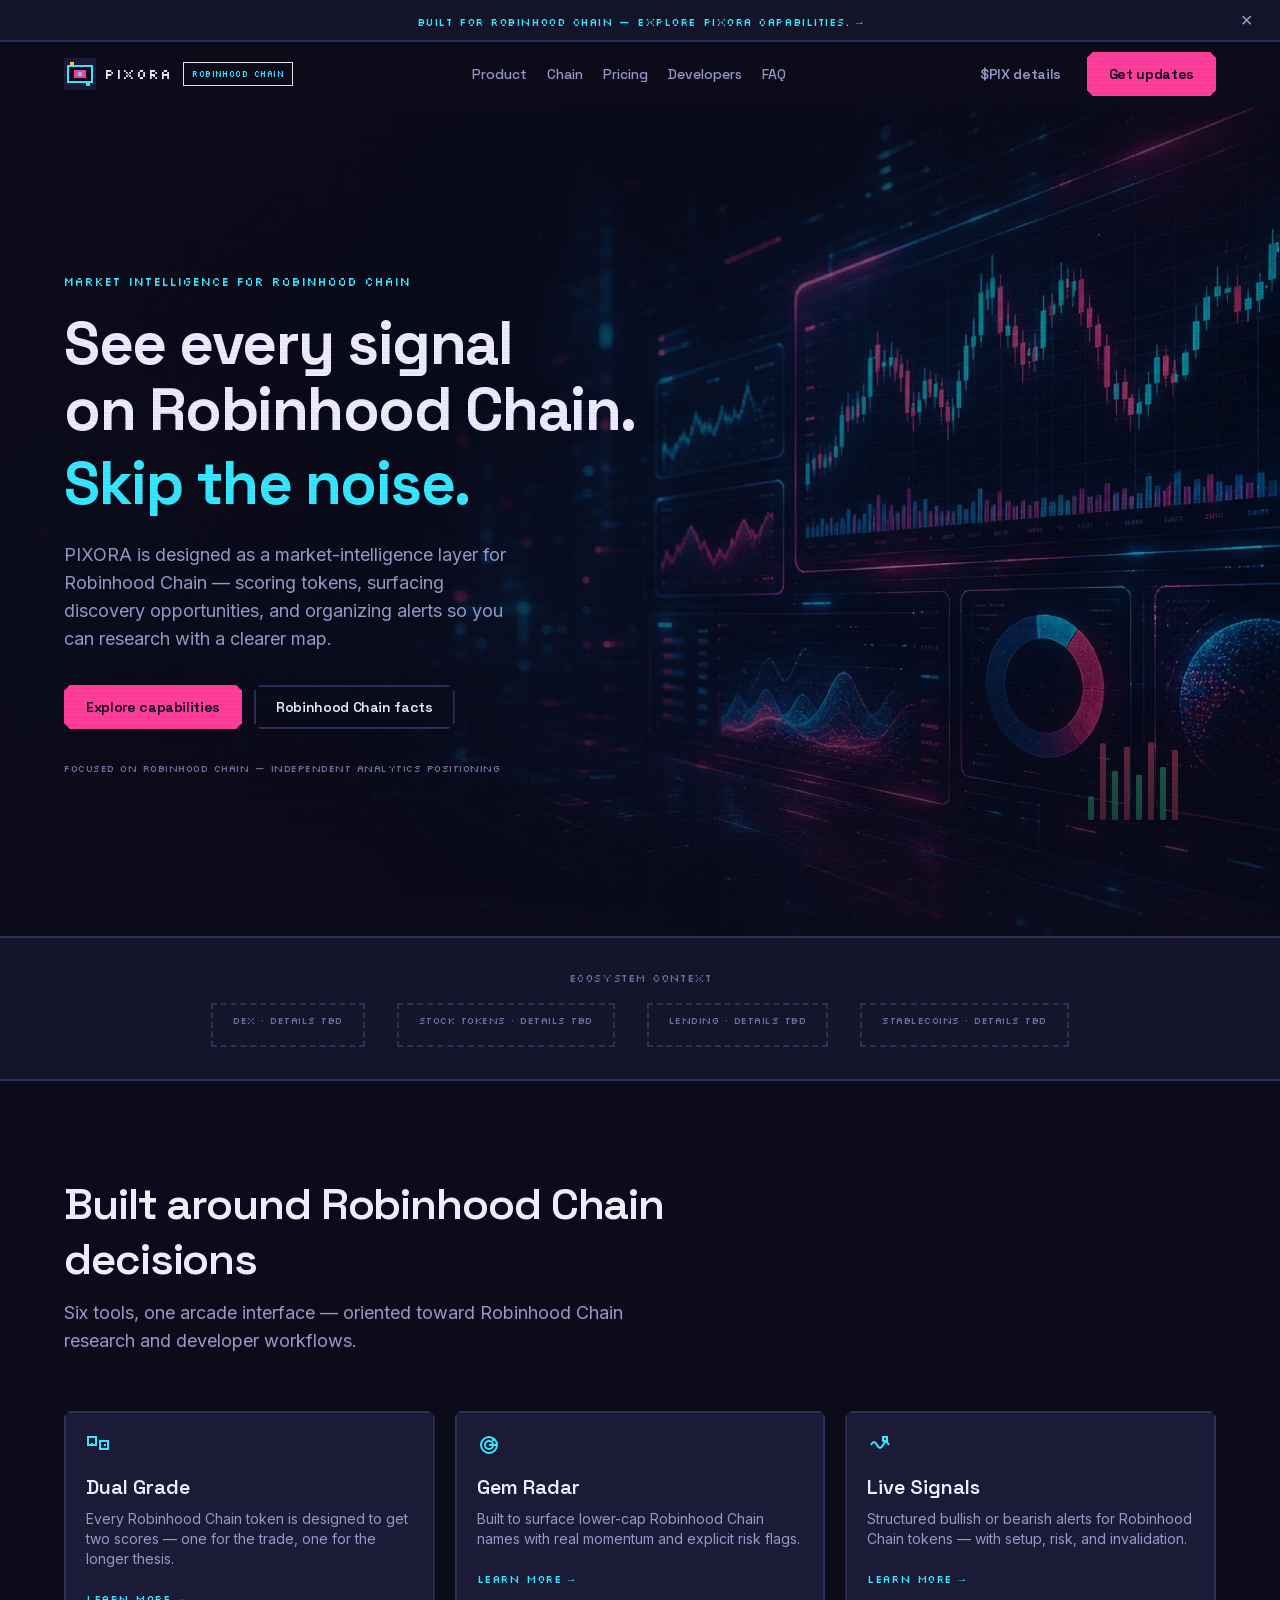
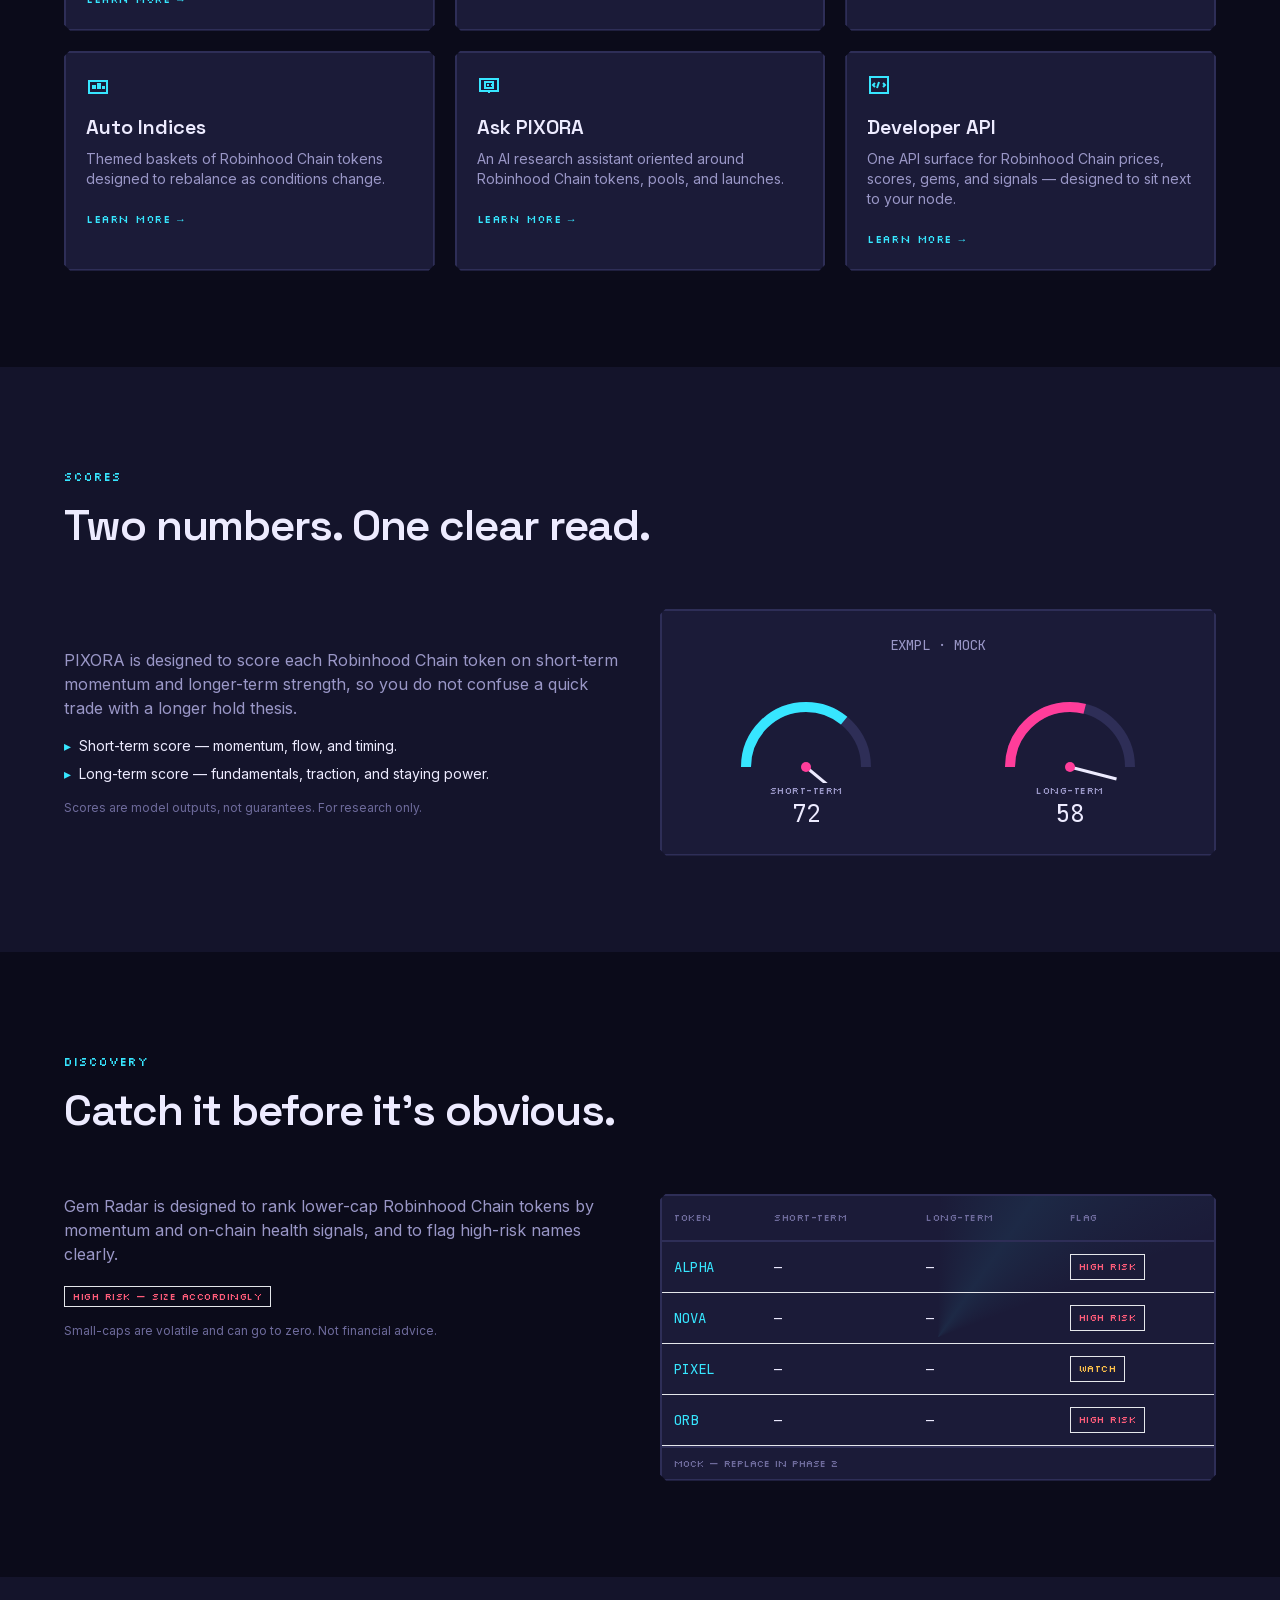
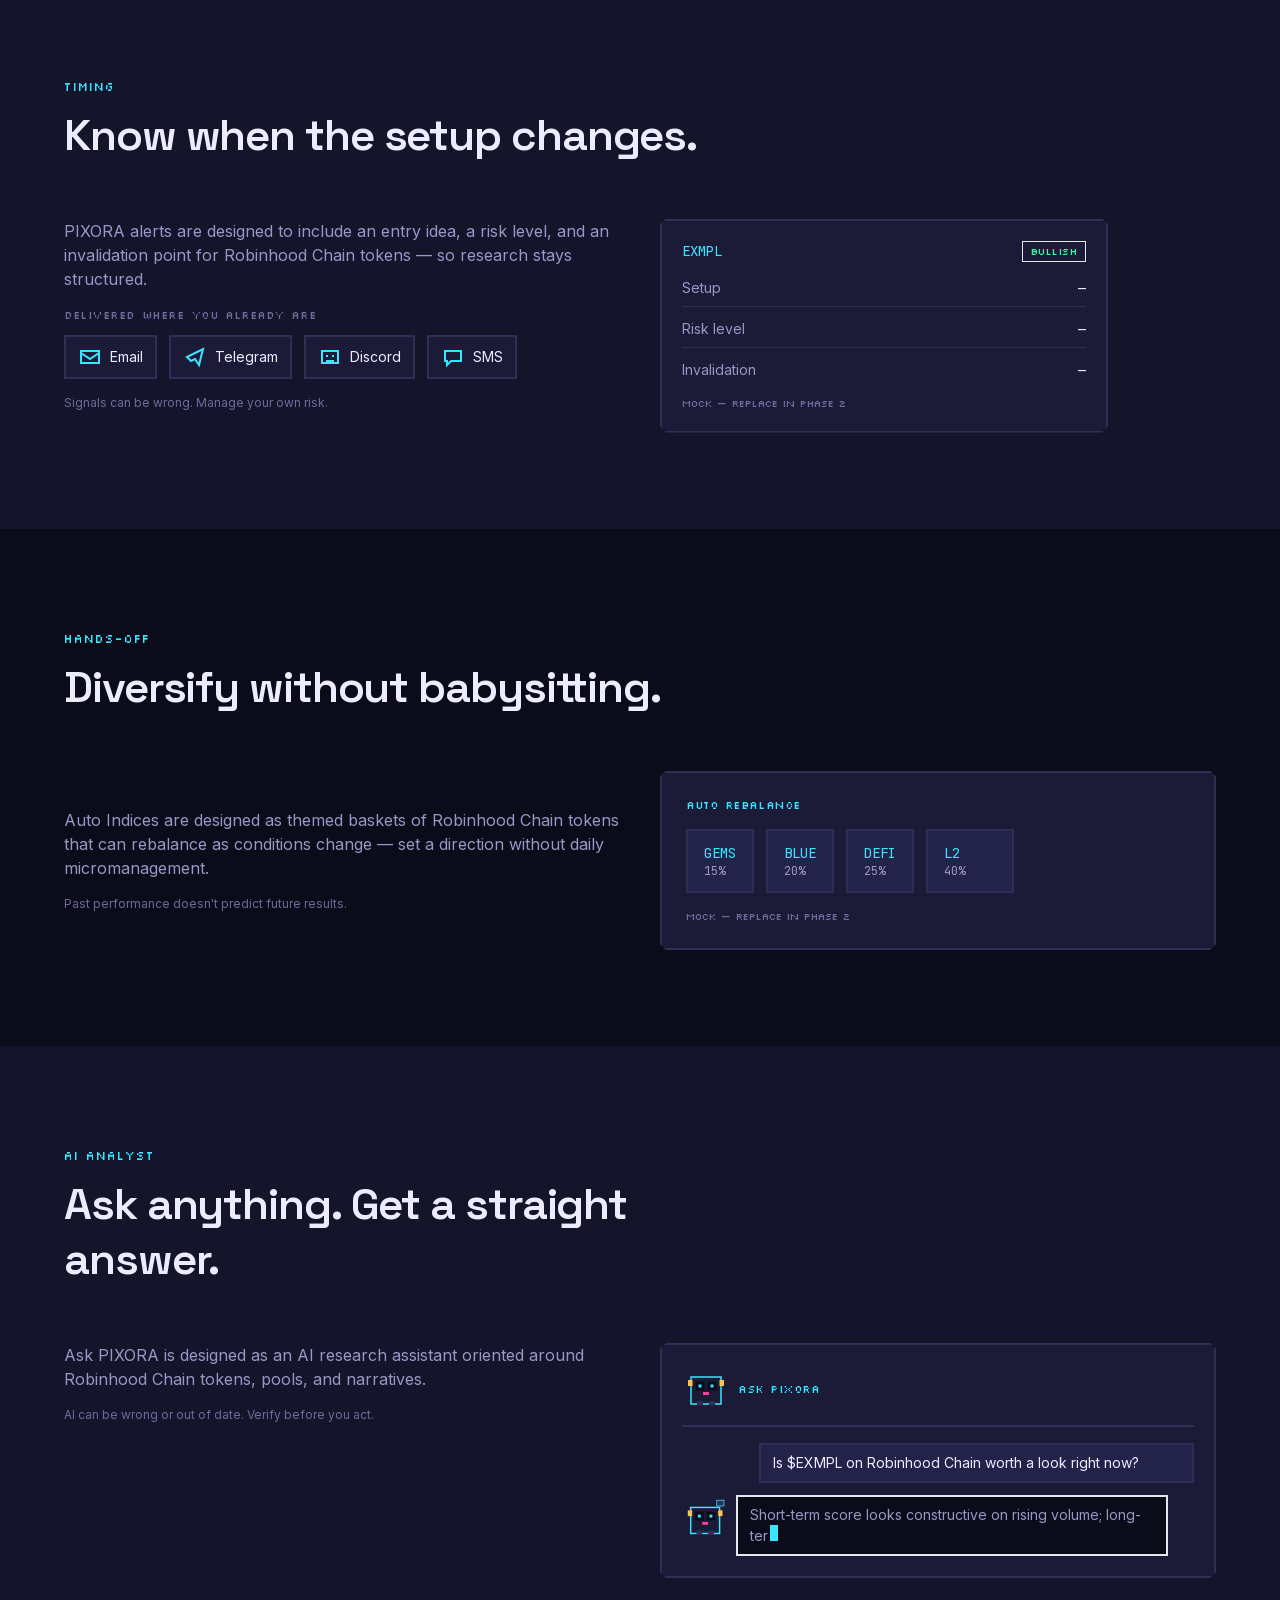
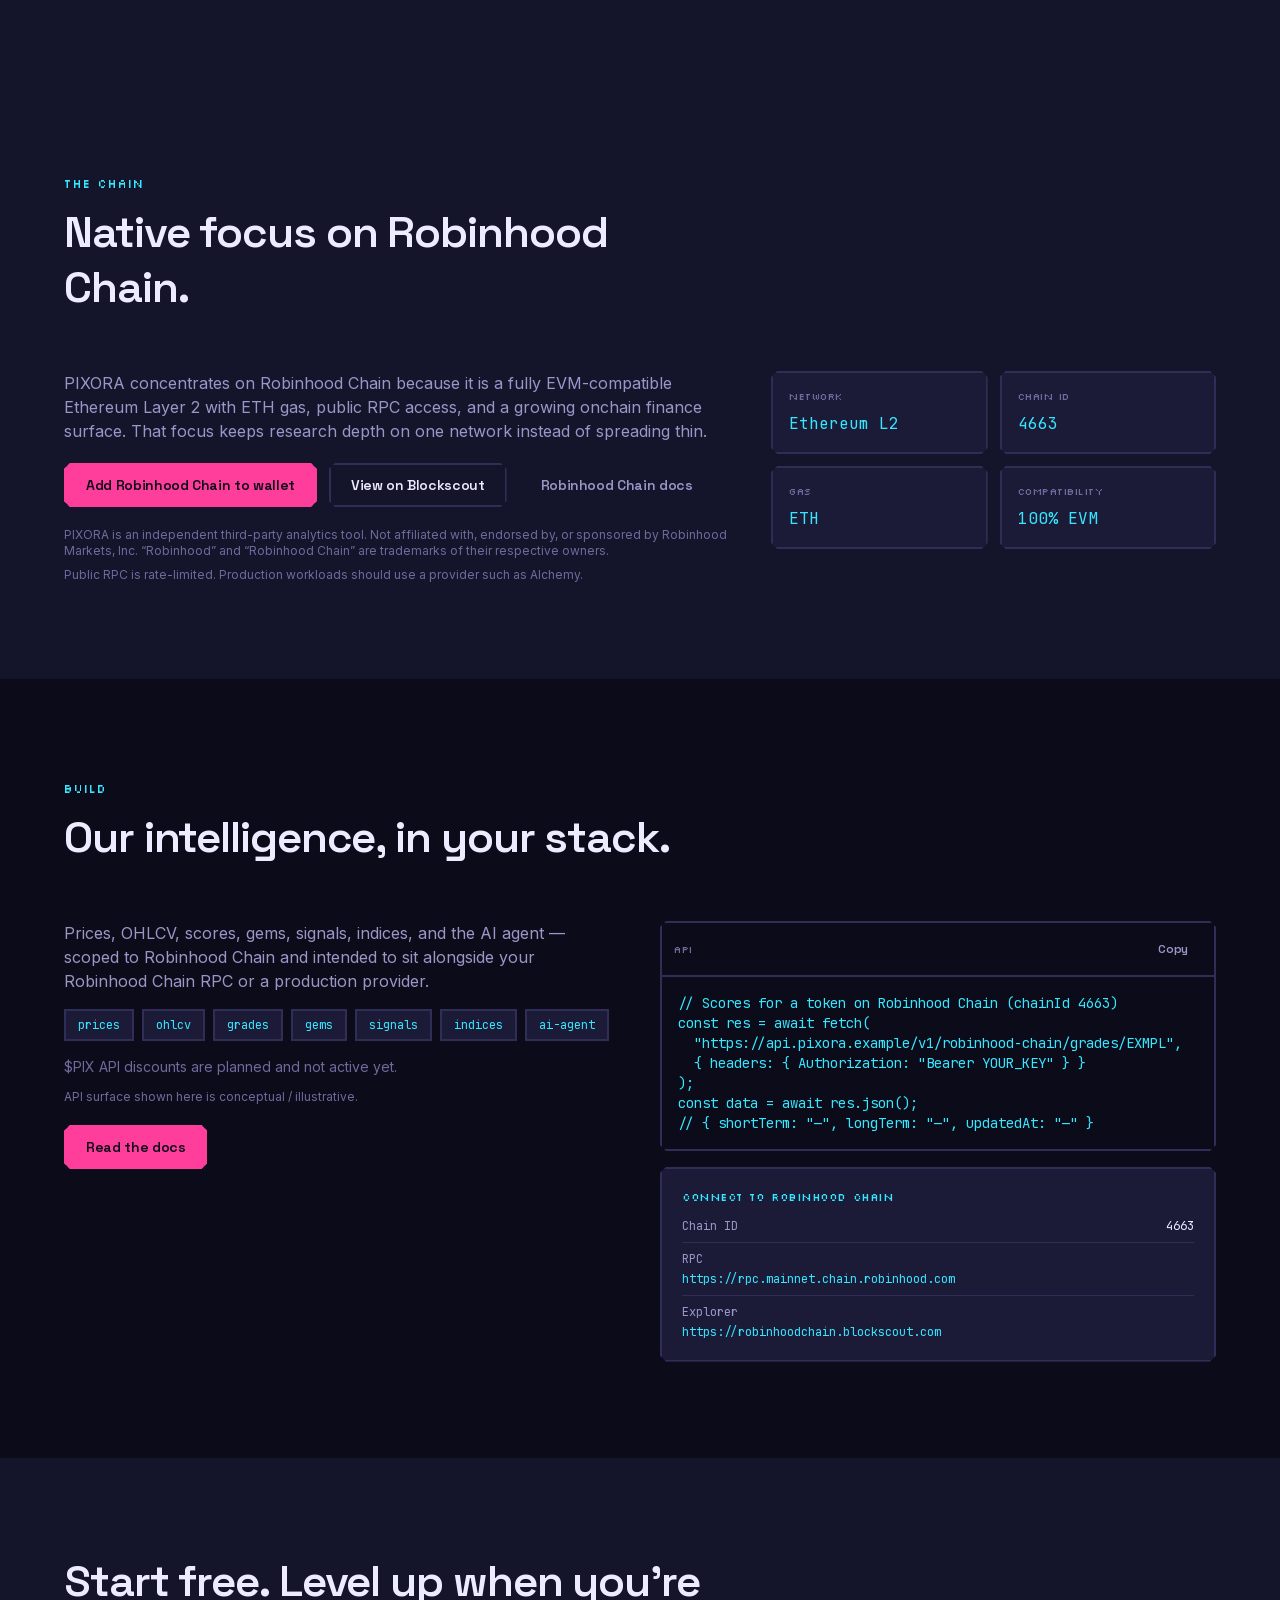
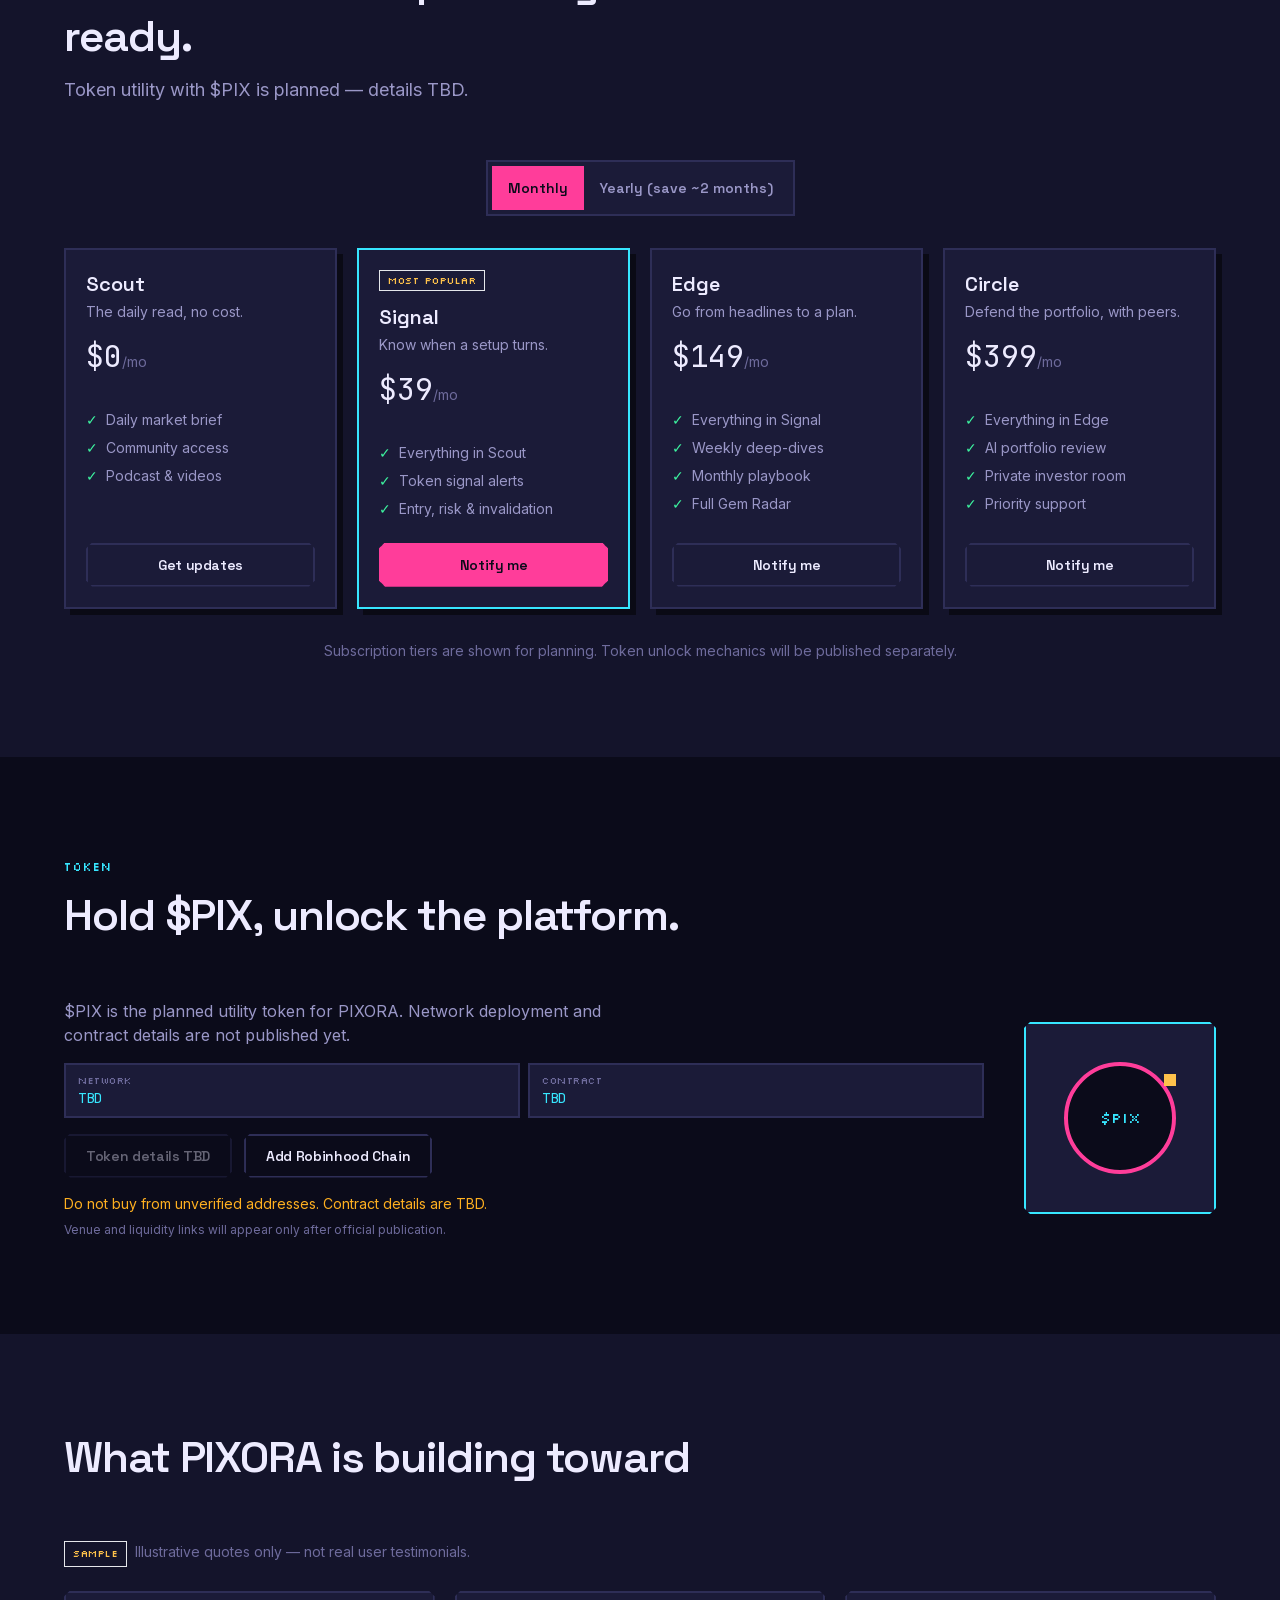
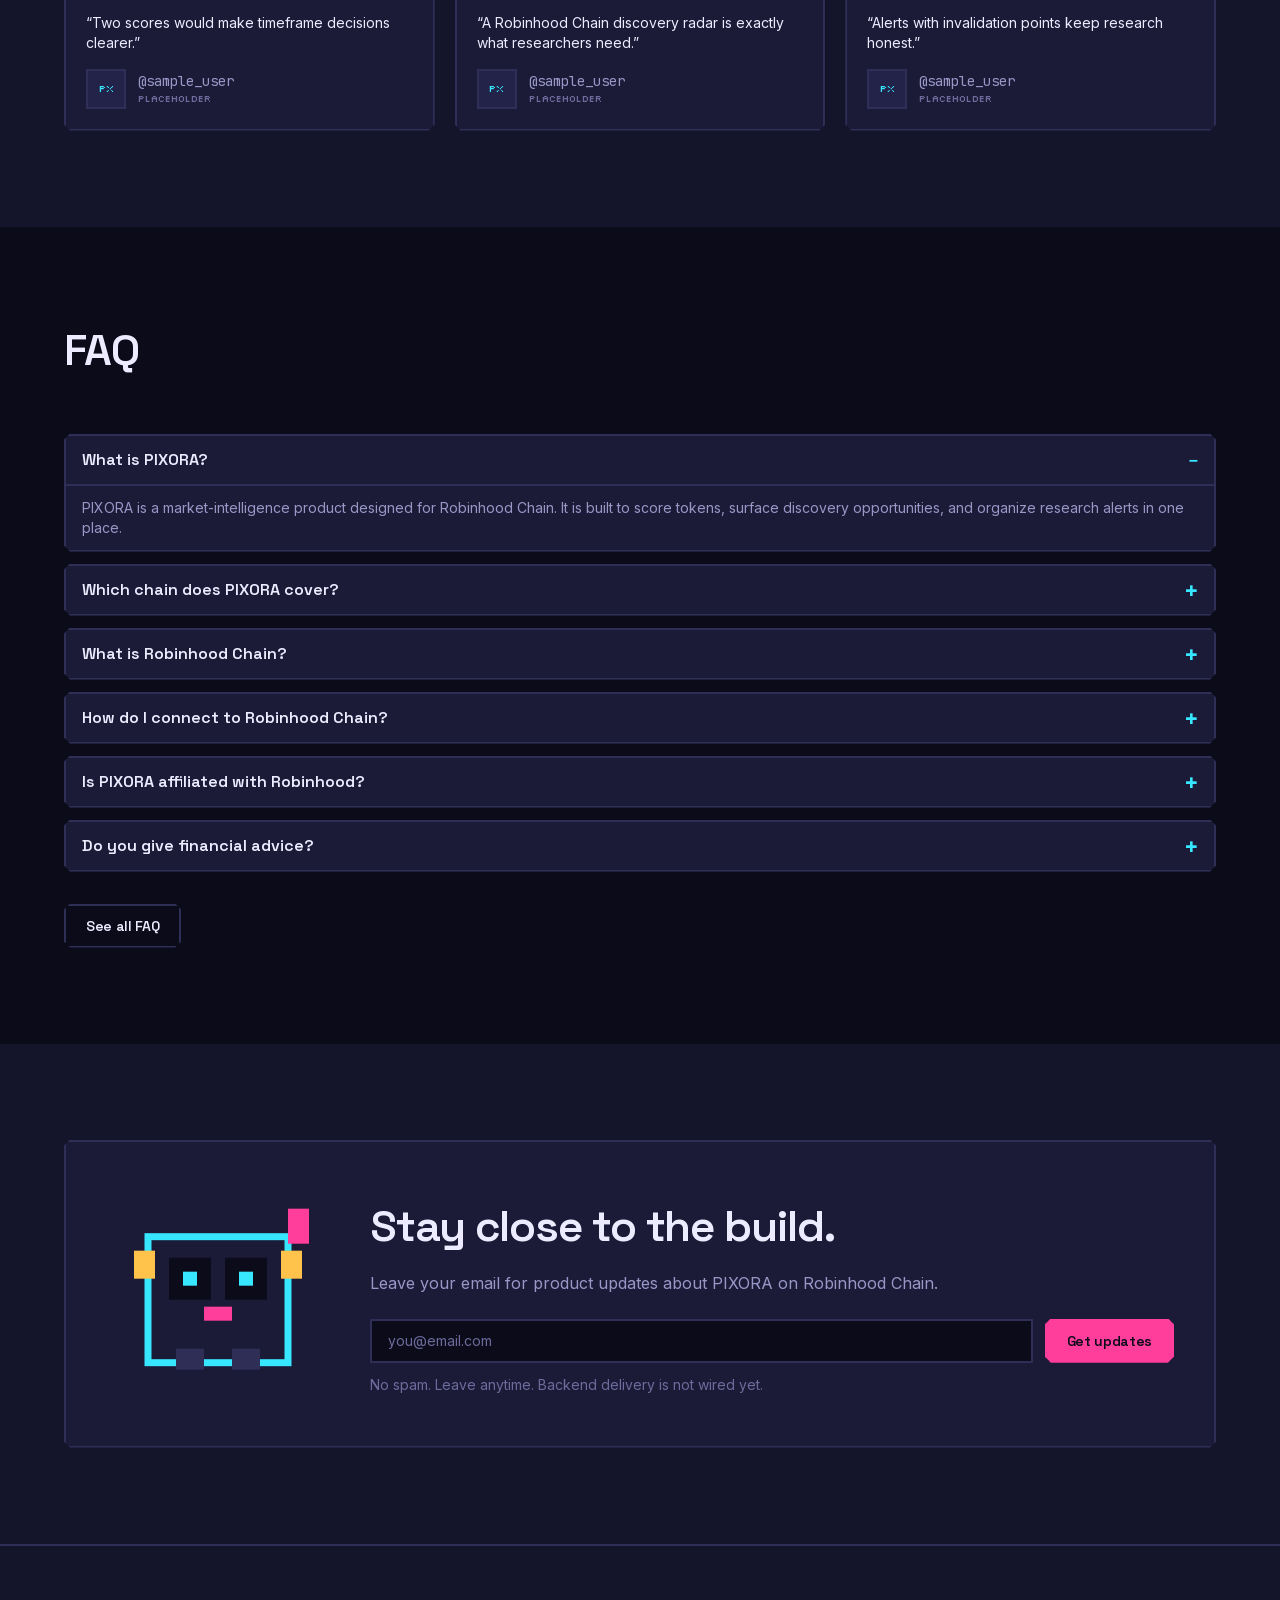
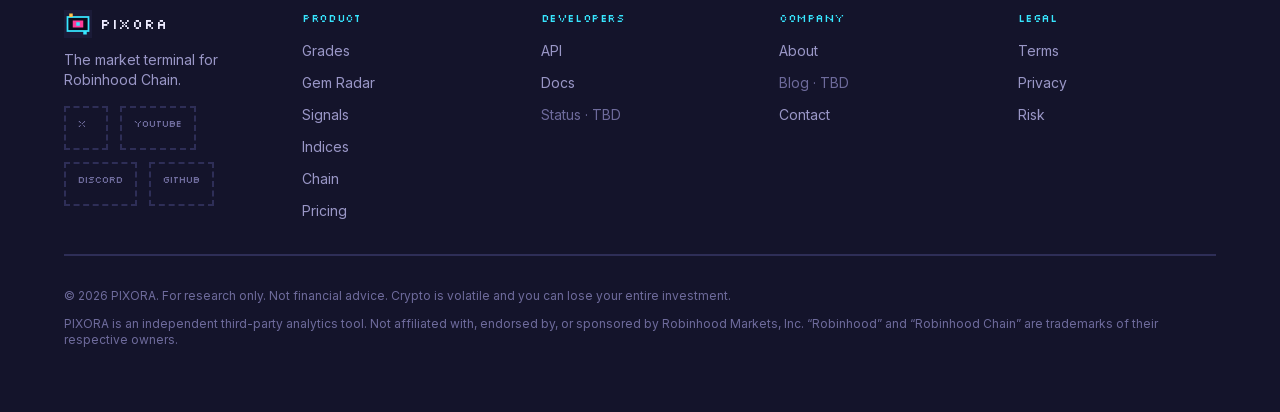
==== commit 81d02ee9: "." ====
--- a/index.html
+++ b/index.html
@@ -1,9 +1,8 @@
-<!DOCTYPE html><html lang="en"><head><meta charSet="utf-8"/><meta name="viewport" content="width=device-width, initial-scale=1"/><link rel="preload" href="/_next/static/media/36966cca54120369-s.p.woff2" as="font" crossorigin="" type="font/woff2"/><link rel="preload" href="/_next/static/media/bb3ef058b751a6ad-s.p.woff2" as="font" crossorigin="" type="font/woff2"/><link rel="preload" href="/_next/static/media/cd21efaca8026c00-s.p.woff2" as="font" crossorigin="" type="font/woff2"/><link rel="preload" href="/_next/static/media/e4af272ccee01ff0-s.p.woff2" as="font" crossorigin="" type="font/woff2"/><link rel="stylesheet" href="/_next/static/css/cc62b4614e2069c0.css" data-precedence="next"/><link rel="preload" as="script" fetchPriority="low" href="/_next/static/chunks/webpack-b4691cfa1167f748.js"/><script src="/_next/static/chunks/fd9d1056-ac47f7b4a1759b90.js" async=""></script><script src="/_next/static/chunks/117-aba1c39e933ef17c.js" async=""></script><script src="/_next/static/chunks/main-app-b367c24e3bdda0e7.js" async=""></script><script src="/_next/static/chunks/137-a3e1f3eebce6c471.js" async=""></script><script src="/_next/static/chunks/648-72a559f8085f5372.js" async=""></script><script src="/_next/static/chunks/372-f726cdbb1d85a0af.js" async=""></script><script src="/_next/static/chunks/421-0ed690de309553e4.js" async=""></script><script src="/_next/static/chunks/app/page-9200cadf8b6bd2d1.js" async=""></script><script src="/_next/static/chunks/app/layout-f8b4ae8b4f150b36.js" async=""></script><script src="/_next/static/chunks/app/not-found-d35e624267cc3fbc.js" async=""></script><meta name="theme-color" content="#0B0B1A"/><title>PIXORA — AI analytics for Robinhood Chain</title><meta name="description" content="PIXORA is the market-intelligence layer for Robinhood Chain: token scores, structured alerts, and discovery tools for Robinhood Chain research. Research only — not financial advice."/><meta name="keywords" content="Robinhood Chain,Robinhood Chain analytics,Robinhood Chain tokens,crypto analytics,token scores,market intelligence,AI crypto research"/><meta name="robots" content="index, follow"/><meta property="og:title" content="PIXORA — Market intelligence for Robinhood Chain"/><meta property="og:description" content="Token scores, discovery tools, and structured alerts designed for Robinhood Chain. Research only."/><meta property="og:site_name" content="PIXORA"/><meta property="og:image" content="https://pixora.example/img/og.svg"/><meta property="og:image:width" content="1200"/><meta property="og:image:height" content="630"/><meta property="og:image:alt" content="PIXORA — Market intelligence for Robinhood Chain"/><meta property="og:type" content="website"/><meta name="twitter:card" content="summary_large_image"/><meta name="twitter:title" content="PIXORA — Market intelligence for Robinhood Chain"/><meta name="twitter:description" content="Token scores, discovery tools, and structured alerts designed for Robinhood Chain."/><meta name="twitter:image" content="https://pixora.example/img/og.svg"/><link rel="icon" href="/icons/icon.svg" type="image/svg+xml"/><link rel="apple-touch-icon" href="/icons/icon.svg"/><meta name="next-size-adjust"/><script src="/_next/static/chunks/polyfills-42372ed130431b0a.js" noModule=""></script></head><body class="__variable_0f99ce __variable_dd5b2f __variable_f367f3 __variable_3c557b font-sans"><div aria-hidden="true" class="pointer-events-none fixed inset-0 z-[70] opacity-[0.035]" style="background-image:repeating-linear-gradient(0deg, transparent, transparent 2px, rgba(0,0,0,.8) 2px, rgba(0,0,0,.8) 4px)"></div><header class="sticky top-0 z-40 border-b-2 transition-colors duration-pixel border-transparent bg-transparent"><div class="mx-auto flex h-16 max-w-container items-center justify-between gap-3 px-4 md:px-6"><div class="flex min-w-0 items-center gap-2 sm:gap-3"><a class="flex min-w-0 items-center gap-2 text-text" href="/"><svg viewBox="0 0 32 32" class="h-8 w-8 shrink-0" aria-hidden="true" fill="none" xmlns="http://www.w3.org/2000/svg"><rect width="32" height="32" fill="#1B1B38"></rect><rect x="4" y="8" width="24" height="16" fill="#0B0B1A" stroke="#37E6FF" stroke-width="2"></rect><rect x="10" y="12" width="12" height="8" fill="#FF3D9A"></rect><rect x="14" y="14" width="4" height="4" fill="#37E6FF"></rect><rect x="6" y="4" width="4" height="4" fill="#FFC24B"></rect><rect x="22" y="24" width="4" height="4" fill="#37E6FF"></rect></svg><span class="font-pixel text-sm tracking-wider">PIXORA</span></a><span class="hidden max-w-[9.5rem] truncate border border-secondary/50 bg-secondary/10 px-2 py-1 font-pixel text-[9px] uppercase tracking-wider text-secondary sm:inline-block md:max-w-none">Robinhood Chain</span></div><nav class="hidden items-center gap-5 xl:flex" aria-label="Primary"><a class="group relative font-heading text-sm font-medium text-text-muted hover:text-text" href="/#pillars">Product<span class="absolute -bottom-1 left-0 h-0.5 w-0 bg-secondary transition-all duration-pixel group-hover:w-full"></span></a><a class="group relative font-heading text-sm font-medium text-text-muted hover:text-text" href="/#chain">Chain<span class="absolute -bottom-1 left-0 h-0.5 w-0 bg-secondary transition-all duration-pixel group-hover:w-full"></span></a><a class="group relative font-heading text-sm font-medium text-text-muted hover:text-text" href="/pricing/">Pricing<span class="absolute -bottom-1 left-0 h-0.5 w-0 bg-secondary transition-all duration-pixel group-hover:w-full"></span></a><a class="group relative font-heading text-sm font-medium text-text-muted hover:text-text" href="/developers/">Developers<span class="absolute -bottom-1 left-0 h-0.5 w-0 bg-secondary transition-all duration-pixel group-hover:w-full"></span></a><a class="group relative font-heading text-sm font-medium text-text-muted hover:text-text" href="/faq/">FAQ<span class="absolute -bottom-1 left-0 h-0.5 w-0 bg-secondary transition-all duration-pixel group-hover:w-full"></span></a></nav><div class="hidden items-center gap-3 lg:flex"><a class="inline-flex items-center justify-center gap-2 py-2.5 font-heading text-sm font-semibold tracking-tight clip-pixel transition-all duration-pixel ease-pixel active:translate-y-0.5 active:shadow-none disabled:cursor-not-allowed disabled:opacity-40 disabled:active:translate-y-0 focus-visible:outline-2 focus-visible:outline-offset-2 focus-visible:outline-secondary bg-transparent text-text-muted border-2 border-transparent hover:text-secondary hover:border-line min-h-10 px-3" href="/#token">$PIX details</a><a class="inline-flex min-h-11 items-center justify-center gap-2 px-5 py-2.5 font-heading text-sm font-semibold tracking-tight clip-pixel transition-all duration-pixel ease-pixel active:translate-y-0.5 active:shadow-none disabled:cursor-not-allowed disabled:opacity-40 disabled:active:translate-y-0 focus-visible:outline-2 focus-visible:outline-offset-2 focus-visible:outline-secondary bg-primary text-on-primary border-2 border-primary hover:bg-primary-press shadow-hard hover:shadow-hard-sm" href="/#final-cta">Get updates</a></div><button type="button" class="min-h-11 min-w-11 border-2 border-line px-3 font-pixel text-xs text-secondary lg:hidden" aria-label="Open menu" aria-expanded="false" aria-controls=":R3cq:">MENU</button></div></header><main class="min-w-0 overflow-x-hidden"><section class="relative flex min-h-[88vh] items-center overflow-hidden py-20 md:py-28"><div class="absolute inset-0 overflow-hidden" aria-hidden="true"><div class="absolute inset-0 bg-bg"><div class="absolute inset-0 opacity-40" style="background-image:radial-gradient(circle at 70% 40%, rgba(255,61,154,0.25), transparent 40%),
-              radial-gradient(circle at 85% 60%, rgba(55,230,255,0.2), transparent 35%),
-              linear-gradient(135deg, #0B0B1A 40%, #14142B 100%)"></div><div class="absolute inset-0 opacity-30 animate-pulse" style="background-image:repeating-linear-gradient(90deg, transparent, transparent 6px, rgba(55,230,255,0.08) 6px, rgba(55,230,255,0.08) 8px);background-size:200% 100%"></div><div class="absolute bottom-[18%] right-[12%] flex items-end gap-1 opacity-60"><div class="w-2" style="height:40px;background:#3DF5A0"></div><div class="w-2" style="height:70px;background:#FF5C7A"></div><div class="w-2" style="height:55px;background:#3DF5A0"></div><div class="w-2" style="height:90px;background:#FF5C7A"></div><div class="w-2" style="height:60px;background:#3DF5A0"></div><div class="w-2" style="height:100px;background:#FF5C7A"></div><div class="w-2" style="height:75px;background:#3DF5A0"></div></div></div><div class="absolute inset-0" style="background:linear-gradient(90deg, rgba(11,11,26,0.92) 0%, rgba(11,11,26,0.7) 45%, rgba(11,11,26,0.55) 100%)"></div></div><div class="mx-auto w-full max-w-container px-4 md:px-6 relative z-10 grid min-w-0 items-center gap-10 lg:grid-cols-[1.2fr_0.8fr]"><div class="max-w-xl min-w-0"><div style="opacity:0;transform:translateY(14px)"><span class="inline-block font-pixel text-[12px] uppercase tracking-[1px] text-secondary mb-4">MARKET INTELLIGENCE FOR ROBINHOOD CHAIN</span></div><h1 class="font-heading text-[40px] font-bold leading-[1.05] tracking-tight text-text md:text-[64px]" style="opacity:0;transform:translateY(14px)">See every Robinhood Chain signal. Skip the noise.</h1><p class="mt-5 max-w-lg text-base text-text-muted md:text-lg" style="opacity:0;transform:translateY(14px)">PIXORA is designed as a market-intelligence layer for Robinhood Chain — scoring tokens, surfacing discovery opportunities, and organizing alerts so you can research with a clearer map.</p><div class="mt-8 flex flex-wrap gap-3" style="opacity:0;transform:translateY(14px)"><a class="inline-flex min-h-11 items-center justify-center gap-2 px-5 py-2.5 font-heading text-sm font-semibold tracking-tight clip-pixel transition-all duration-pixel ease-pixel active:translate-y-0.5 active:shadow-none disabled:cursor-not-allowed disabled:opacity-40 disabled:active:translate-y-0 focus-visible:outline-2 focus-visible:outline-offset-2 focus-visible:outline-secondary bg-primary text-on-primary border-2 border-primary hover:bg-primary-press shadow-hard hover:shadow-hard-sm" href="/#pillars">Explore capabilities</a><a class="inline-flex min-h-11 items-center justify-center gap-2 px-5 py-2.5 font-heading text-sm font-semibold tracking-tight clip-pixel transition-all duration-pixel ease-pixel active:translate-y-0.5 active:shadow-none disabled:cursor-not-allowed disabled:opacity-40 disabled:active:translate-y-0 focus-visible:outline-2 focus-visible:outline-offset-2 focus-visible:outline-secondary bg-transparent text-text border-2 border-line hover:border-secondary hover:text-secondary shadow-hard hover:shadow-hard-sm" href="/#chain">Robinhood Chain facts</a></div><p class="mt-8 font-pixel text-[10px] uppercase tracking-wider text-text-dim" style="opacity:0;transform:translateY(14px)">Focused on Robinhood Chain<!-- --> — <!-- -->Independent analytics positioning</p></div><div class="relative mx-auto hidden w-full max-w-sm justify-center lg:flex"><div class="relative h-48 w-48 md:h-56 md:w-56" aria-hidden="true"><svg viewBox="0 0 64 64" class="h-full w-full" fill="none"><rect x="12" y="16" width="40" height="36" fill="#1B1B38" stroke="#37E6FF" stroke-width="2"></rect><rect x="18" y="22" width="12" height="12" fill="#0B0B1A"></rect><rect x="34" y="22" width="12" height="12" fill="#0B0B1A"></rect><rect x="22" y="26" width="4" height="4" fill="#37E6FF"></rect><rect x="38" y="26" width="4" height="4" fill="#37E6FF"></rect><rect x="28" y="36" width="8" height="4" fill="#FF3D9A"></rect><rect x="8" y="20" width="6" height="8" fill="#FFC24B"></rect><rect x="50" y="20" width="6" height="8" fill="#FFC24B"></rect><rect x="20" y="48" width="8" height="6" fill="#2E2E57"></rect><rect x="36" y="48" width="8" height="6" fill="#2E2E57"></rect></svg></div></div></div></section><section class="border-y-2 border-line bg-surface py-8"><div class="mx-auto w-full max-w-container px-4 md:px-6"><p class="mb-4 text-center font-pixel text-[11px] uppercase tracking-wider text-text-dim">Ecosystem context</p><div class="flex flex-wrap items-center justify-center gap-4 md:gap-8"><div class="min-h-11 border-2 border-dashed border-line px-5 py-2 font-pixel text-[10px] uppercase tracking-wider text-text-dim">DEX<!-- --> · <!-- -->Details TBD</div><div class="min-h-11 border-2 border-dashed border-line px-5 py-2 font-pixel text-[10px] uppercase tracking-wider text-text-dim">STOCK TOKENS<!-- --> · <!-- -->Details TBD</div><div class="min-h-11 border-2 border-dashed border-line px-5 py-2 font-pixel text-[10px] uppercase tracking-wider text-text-dim">LENDING<!-- --> · <!-- -->Details TBD</div><div class="min-h-11 border-2 border-dashed border-line px-5 py-2 font-pixel text-[10px] uppercase tracking-wider text-text-dim">STABLECOINS<!-- --> · <!-- -->Details TBD</div></div></div></section><section id="pillars" class="py-16 md:py-24 bg-bg"><div class="mx-auto w-full max-w-container px-4 md:px-6"><div class="mb-10 max-w-2xl md:mb-14"><h2 class="font-heading text-[30px] font-semibold leading-tight tracking-tight text-text md:text-[44px]">Built around Robinhood Chain decisions</h2><p class="mt-3 max-w-xl text-base text-text-muted md:text-lg">Six tools, one arcade interface — oriented toward Robinhood Chain research and developer workflows.</p></div><div class="min-w-0 grid gap-5 sm:grid-cols-2 lg:grid-cols-3"><div class="min-w-0" style="opacity:0;transform:translateY(14px)"><div class="border-2 border-line bg-card p-5 shadow-hard clip-pixel transition-all duration-pixel ease-pixel hover:-translate-y-0.5 hover:border-secondary hover:shadow-hard-sm h-full"><svg width="24" height="24" viewBox="0 0 24 24" fill="none" xmlns="http://www.w3.org/2000/svg" class="h-6 w-6 mb-4 text-secondary" role="img"><title>Dual Grade</title><rect x="2" y="4" width="8" height="8" stroke="currentColor" stroke-width="2"></rect><rect x="14" y="8" width="8" height="8" stroke="currentColor" stroke-width="2"></rect><path d="M6 10v2M18 12h2" stroke="currentColor" stroke-width="2"></path></svg><h3 class="mb-2 font-heading text-xl font-semibold text-text">Dual Grade</h3><p class="mb-4 text-sm text-text-muted">Every Robinhood Chain token is designed to get two scores — one for the trade, one for the longer thesis.</p><a class="font-pixel text-[11px] uppercase tracking-wider text-secondary hover:text-primary" href="/#dual-grade">Learn more →</a></div></div><div class="min-w-0" style="opacity:0;transform:translateY(14px)"><div class="border-2 border-line bg-card p-5 shadow-hard clip-pixel transition-all duration-pixel ease-pixel hover:-translate-y-0.5 hover:border-secondary hover:shadow-hard-sm h-full"><svg width="24" height="24" viewBox="0 0 24 24" fill="none" xmlns="http://www.w3.org/2000/svg" class="h-6 w-6 mb-4 text-secondary" role="img"><title>Gem Radar</title><circle cx="12" cy="12" r="8" stroke="currentColor" stroke-width="2"></circle><circle cx="12" cy="12" r="4" stroke="currentColor" stroke-width="2"></circle><path d="M12 12h8" stroke="currentColor" stroke-width="2"></path><rect x="15" y="6" width="2" height="2" fill="currentColor"></rect></svg><h3 class="mb-2 font-heading text-xl font-semibold text-text">Gem Radar</h3><p class="mb-4 text-sm text-text-muted">Built to surface lower-cap Robinhood Chain names with real momentum and explicit risk flags.</p><a class="font-pixel text-[11px] uppercase tracking-wider text-secondary hover:text-primary" href="/#gem-radar">Learn more →</a></div></div><div class="min-w-0" style="opacity:0;transform:translateY(14px)"><div class="border-2 border-line bg-card p-5 shadow-hard clip-pixel transition-all duration-pixel ease-pixel hover:-translate-y-0.5 hover:border-secondary hover:shadow-hard-sm h-full"><svg width="24" height="24" viewBox="0 0 24 24" fill="none" xmlns="http://www.w3.org/2000/svg" class="h-6 w-6 mb-4 text-secondary" role="img"><title>Live Signals</title><path d="M4 12c2-4 4-4 6 0s4 4 6 0 4-4 6 0" stroke="currentColor" stroke-width="2"></path><rect x="16" y="4" width="4" height="4" stroke="currentColor" stroke-width="2"></rect><path d="M18 8v2" stroke="currentColor" stroke-width="2"></path></svg><h3 class="mb-2 font-heading text-xl font-semibold text-text">Live Signals</h3><p class="mb-4 text-sm text-text-muted">Structured bullish or bearish alerts for Robinhood Chain tokens — with setup, risk, and invalidation.</p><a class="font-pixel text-[11px] uppercase tracking-wider text-secondary hover:text-primary" href="/#signals">Learn more →</a></div></div><div class="min-w-0" style="opacity:0;transform:translateY(14px)"><div class="border-2 border-line bg-card p-5 shadow-hard clip-pixel transition-all duration-pixel ease-pixel hover:-translate-y-0.5 hover:border-secondary hover:shadow-hard-sm h-full"><svg width="24" height="24" viewBox="0 0 24 24" fill="none" xmlns="http://www.w3.org/2000/svg" class="h-6 w-6 mb-4 text-secondary" role="img"><title>Auto Indices</title><rect x="3" y="8" width="18" height="12" stroke="currentColor" stroke-width="2"></rect><rect x="6" y="12" width="4" height="4" fill="currentColor"></rect><rect x="11" y="10" width="4" height="6" fill="currentColor"></rect><rect x="16" y="13" width="3" height="3" fill="currentColor"></rect></svg><h3 class="mb-2 font-heading text-xl font-semibold text-text">Auto Indices</h3><p class="mb-4 text-sm text-text-muted">Themed baskets of Robinhood Chain tokens designed to rebalance as conditions change.</p><a class="font-pixel text-[11px] uppercase tracking-wider text-secondary hover:text-primary" href="/#indices">Learn more →</a></div></div><div class="min-w-0" style="opacity:0;transform:translateY(14px)"><div class="border-2 border-line bg-card p-5 shadow-hard clip-pixel transition-all duration-pixel ease-pixel hover:-translate-y-0.5 hover:border-secondary hover:shadow-hard-sm h-full"><svg width="24" height="24" viewBox="0 0 24 24" fill="none" xmlns="http://www.w3.org/2000/svg" class="h-6 w-6 mb-4 text-secondary" role="img"><title>Ask PIXORA</title><rect x="3" y="6" width="18" height="12" stroke="currentColor" stroke-width="2"></rect><rect x="8" y="9" width="8" height="6" stroke="currentColor" stroke-width="2"></rect><rect x="10" y="11" width="2" height="2" fill="currentColor"></rect><rect x="14" y="11" width="2" height="2" fill="currentColor"></rect><path d="M12 18v2" stroke="currentColor" stroke-width="2"></path></svg><h3 class="mb-2 font-heading text-xl font-semibold text-text">Ask PIXORA</h3><p class="mb-4 text-sm text-text-muted">An AI research assistant oriented around Robinhood Chain tokens, pools, and launches.</p><a class="font-pixel text-[11px] uppercase tracking-wider text-secondary hover:text-primary" href="/#ai-agent">Learn more →</a></div></div><div class="min-w-0" style="opacity:0;transform:translateY(14px)"><div class="border-2 border-line bg-card p-5 shadow-hard clip-pixel transition-all duration-pixel ease-pixel hover:-translate-y-0.5 hover:border-secondary hover:shadow-hard-sm h-full"><svg width="24" height="24" viewBox="0 0 24 24" fill="none" xmlns="http://www.w3.org/2000/svg" class="h-6 w-6 mb-4 text-secondary" role="img"><title>Developer API</title><rect x="3" y="4" width="18" height="16" stroke="currentColor" stroke-width="2"></rect><path d="M8 10l-2 2 2 2M16 10l2 2-2 2M12 9l-2 6" stroke="currentColor" stroke-width="2"></path></svg><h3 class="mb-2 font-heading text-xl font-semibold text-text">Developer API</h3><p class="mb-4 text-sm text-text-muted">One API surface for Robinhood Chain prices, scores, gems, and signals — designed to sit next to your node.</p><a class="font-pixel text-[11px] uppercase tracking-wider text-secondary hover:text-primary" href="/developers/">Learn more →</a></div></div></div></div></section><section id="dual-grade" class="py-16 md:py-24 bg-surface"><div class="mx-auto w-full max-w-container px-4 md:px-6"><div class="mb-10 max-w-2xl md:mb-14"><span class="inline-block font-pixel text-[12px] uppercase tracking-[1px] text-secondary mb-3">SCORES</span><h2 class="font-heading text-[30px] font-semibold leading-tight tracking-tight text-text md:text-[44px]">Two numbers. One clear read.</h2></div><div class="min-w-0 grid items-center gap-10 lg:grid-cols-2" style="opacity:0;transform:translateY(14px)"><div><p class="mb-4 text-text-muted">PIXORA is designed to score each Robinhood Chain token on short-term momentum and longer-term strength, so you do not confuse a quick trade with a longer hold thesis.</p><ul class="mb-4 space-y-2"><li class="flex gap-2 text-sm text-text"><span class="text-secondary" aria-hidden="true">▸</span>Short-term score — momentum, flow, and timing.</li><li class="flex gap-2 text-sm text-text"><span class="text-secondary" aria-hidden="true">▸</span>Long-term score — fundamentals, traction, and staying power.</li></ul><p class="text-xs text-text-dim">Scores are model outputs, not guarantees. For research only.</p></div><div class="border-2 border-line bg-card p-6 shadow-hard clip-pixel"><p class="mb-4 text-center font-mono text-sm text-text-muted">EXMPL<!-- --> · MOCK</p><div class="flex flex-wrap justify-around gap-6"><div class="flex flex-col items-center"><div class="relative h-28 w-40"><svg viewBox="0 0 160 100" class="h-full w-full"><path d="M20 90 A60 60 0 0 1 140 90" fill="none" stroke="#2E2E57" stroke-width="10"></path><path d="M20 90 A60 60 0 0 1 140 90" fill="none" stroke="#37E6FF" stroke-width="10" stroke-dasharray="0 188"></path><line x1="80" y1="90" x2="80" y2="42" stroke="#EDEBFF" stroke-width="3"></line><circle cx="80" cy="90" r="5" fill="#FF3D9A"></circle></svg></div><p class="font-pixel text-[10px] uppercase tracking-wider text-text-muted">Short-term</p><p class="font-mono text-2xl tabular-nums text-text">0</p></div><div class="flex flex-col items-center"><div class="relative h-28 w-40"><svg viewBox="0 0 160 100" class="h-full w-full"><path d="M20 90 A60 60 0 0 1 140 90" fill="none" stroke="#2E2E57" stroke-width="10"></path><path d="M20 90 A60 60 0 0 1 140 90" fill="none" stroke="#FF3D9A" stroke-width="10" stroke-dasharray="0 188"></path><line x1="80" y1="90" x2="80" y2="42" stroke="#EDEBFF" stroke-width="3"></line><circle cx="80" cy="90" r="5" fill="#FF3D9A"></circle></svg></div><p class="font-pixel text-[10px] uppercase tracking-wider text-text-muted">Long-term</p><p class="font-mono text-2xl tabular-nums text-text">0</p></div></div></div></div></div></section><section id="gem-radar" class="py-16 md:py-24 bg-bg"><div class="mx-auto w-full max-w-container px-4 md:px-6"><div class="mb-10 max-w-2xl md:mb-14"><span class="inline-block font-pixel text-[12px] uppercase tracking-[1px] text-secondary mb-3">DISCOVERY</span><h2 class="font-heading text-[30px] font-semibold leading-tight tracking-tight text-text md:text-[44px]">Catch it before it&#x27;s obvious.</h2></div><div class="grid min-w-0 items-start gap-10 lg:grid-cols-2"><div class="min-w-0" style="opacity:0;transform:translateY(14px)"><p class="mb-4 text-text-muted">Gem Radar is designed to rank lower-cap Robinhood Chain tokens by momentum and on-chain health signals, and to flag high-risk names clearly.</p><span class="inline-flex items-center px-2 py-0.5 font-pixel text-[10px] uppercase tracking-wider bg-down/15 text-down border border-down/40 mb-4">HIGH RISK — size accordingly</span><p class="text-xs text-text-dim">Small-caps are volatile and can go to zero. Not financial advice.</p></div><div class="relative min-w-0 overflow-hidden border-2 border-line bg-card shadow-hard clip-pixel"><div aria-hidden="true" class="pointer-events-none absolute inset-0 opacity-20 motion-safe:animate-[spin_8s_linear_infinite]" style="background:conic-gradient(from 0deg, transparent 0deg, rgba(55,230,255,0.35) 35deg, transparent 70deg)"></div><div class="relative max-w-full touch-pan-x overflow-x-auto overscroll-x-contain"><table class="w-full min-w-[320px] text-left text-sm"><thead><tr class="border-b-2 border-line font-pixel text-[10px] uppercase tracking-wider text-text-dim"><th class="px-3 py-3 font-normal">Token</th><th class="px-3 py-3 font-normal">Short-term</th><th class="px-3 py-3 font-normal">Long-term</th><th class="px-3 py-3 font-normal">Flag</th></tr></thead><tbody><tr class="border-b border-line/60"><td class="px-3 py-3 font-mono text-secondary">ALPHA</td><td class="px-3 py-3 font-mono tabular-nums text-text">—</td><td class="px-3 py-3 font-mono tabular-nums text-text">—</td><td class="px-3 py-3"><span class="inline-flex items-center px-2 py-0.5 font-pixel text-[10px] uppercase tracking-wider bg-down/15 text-down border border-down/40">HIGH RISK</span></td></tr><tr class="border-b border-line/60"><td class="px-3 py-3 font-mono text-secondary">NOVA</td><td class="px-3 py-3 font-mono tabular-nums text-text">—</td><td class="px-3 py-3 font-mono tabular-nums text-text">—</td><td class="px-3 py-3"><span class="inline-flex items-center px-2 py-0.5 font-pixel text-[10px] uppercase tracking-wider bg-down/15 text-down border border-down/40">HIGH RISK</span></td></tr><tr class="border-b border-line/60"><td class="px-3 py-3 font-mono text-secondary">PIXEL</td><td class="px-3 py-3 font-mono tabular-nums text-text">—</td><td class="px-3 py-3 font-mono tabular-nums text-text">—</td><td class="px-3 py-3"><span class="inline-flex items-center px-2 py-0.5 font-pixel text-[10px] uppercase tracking-wider bg-accent/15 text-accent border border-accent/40">WATCH</span></td></tr><tr class="border-b border-line/60"><td class="px-3 py-3 font-mono text-secondary">ORB</td><td class="px-3 py-3 font-mono tabular-nums text-text">—</td><td class="px-3 py-3 font-mono tabular-nums text-text">—</td><td class="px-3 py-3"><span class="inline-flex items-center px-2 py-0.5 font-pixel text-[10px] uppercase tracking-wider bg-down/15 text-down border border-down/40">HIGH RISK</span></td></tr></tbody></table></div><p class="relative border-t-2 border-line px-3 py-2 font-pixel text-[10px] uppercase text-text-dim">MOCK — replace in phase 2</p></div></div></div></section><section id="signals" class="py-16 md:py-24 bg-surface"><div class="mx-auto w-full max-w-container px-4 md:px-6"><div class="mb-10 max-w-2xl md:mb-14"><span class="inline-block font-pixel text-[12px] uppercase tracking-[1px] text-secondary mb-3">TIMING</span><h2 class="font-heading text-[30px] font-semibold leading-tight tracking-tight text-text md:text-[44px]">Know when the setup changes.</h2></div><div class="grid items-start gap-10 lg:grid-cols-2"><div class="min-w-0" style="opacity:0;transform:translateY(14px)"><p class="mb-4 text-text-muted">PIXORA alerts are designed to include an entry idea, a risk level, and an invalidation point for Robinhood Chain tokens — so research stays structured.</p><p class="mb-3 font-pixel text-[11px] uppercase tracking-wider text-text-dim">Delivered where you already are</p><div class="mb-4 flex flex-wrap gap-3"><div class="flex min-h-11 items-center gap-2 border-2 border-line bg-card px-3 py-2"><svg width="24" height="24" viewBox="0 0 24 24" fill="none" xmlns="http://www.w3.org/2000/svg" class="h-6 w-6 text-secondary" aria-hidden="true"><rect x="3" y="6" width="18" height="12" stroke="currentColor" stroke-width="2"></rect><path d="M3 8l9 6 9-6" stroke="currentColor" stroke-width="2"></path></svg><span class="text-sm text-text">Email</span></div><div class="flex min-h-11 items-center gap-2 border-2 border-line bg-card px-3 py-2"><svg width="24" height="24" viewBox="0 0 24 24" fill="none" xmlns="http://www.w3.org/2000/svg" class="h-6 w-6 text-secondary" aria-hidden="true"><path d="M4 12l16-8-4 16-4-6-4 2z" stroke="currentColor" stroke-width="2" fill="none"></path></svg><span class="text-sm text-text">Telegram</span></div><div class="flex min-h-11 items-center gap-2 border-2 border-line bg-card px-3 py-2"><svg width="24" height="24" viewBox="0 0 24 24" fill="none" xmlns="http://www.w3.org/2000/svg" class="h-6 w-6 text-secondary" aria-hidden="true"><rect x="4" y="6" width="16" height="12" stroke="currentColor" stroke-width="2"></rect><rect x="8" y="10" width="2" height="2" fill="currentColor"></rect><rect x="14" y="10" width="2" height="2" fill="currentColor"></rect><path d="M8 16h8" stroke="currentColor" stroke-width="2"></path></svg><span class="text-sm text-text">Discord</span></div><div class="flex min-h-11 items-center gap-2 border-2 border-line bg-card px-3 py-2"><svg width="24" height="24" viewBox="0 0 24 24" fill="none" xmlns="http://www.w3.org/2000/svg" class="h-6 w-6 text-secondary" aria-hidden="true"><path d="M4 6h16v10H10l-4 4v-4H4z" stroke="currentColor" stroke-width="2" fill="none"></path></svg><span class="text-sm text-text">SMS</span></div></div><p class="text-xs text-text-dim">Signals can be wrong. Manage your own risk.</p></div><div class="min-w-0" style="opacity:0;transform:translateY(14px)"><div class="border-2 border-line bg-card p-5 shadow-hard clip-pixel max-w-md"><div class="mb-4 flex items-center justify-between"><span class="font-mono text-sm text-secondary">EXMPL</span><span class="inline-flex items-center px-2 py-0.5 font-pixel text-[10px] uppercase tracking-wider bg-up/15 text-up border border-up/40 opacity-100">BULLISH</span></div><dl class="space-y-3 text-sm"><div class="flex justify-between border-b border-line pb-2"><dt class="text-text-muted">Setup</dt><dd class="font-mono tabular-nums text-text">—</dd></div><div class="flex justify-between border-b border-line pb-2"><dt class="text-text-muted">Risk level</dt><dd class="font-mono tabular-nums text-text">—</dd></div><div class="flex justify-between"><dt class="text-text-muted">Invalidation</dt><dd class="font-mono tabular-nums text-text">—</dd></div></dl><p class="mt-4 font-pixel text-[10px] uppercase text-text-dim">MOCK — replace in phase 2</p></div></div></div></div></section><section id="indices" class="py-16 md:py-24 bg-bg"><div class="mx-auto w-full max-w-container px-4 md:px-6"><div class="mb-10 max-w-2xl md:mb-14"><span class="inline-block font-pixel text-[12px] uppercase tracking-[1px] text-secondary mb-3">HANDS-OFF</span><h2 class="font-heading text-[30px] font-semibold leading-tight tracking-tight text-text md:text-[44px]">Diversify without babysitting.</h2></div><div class="grid items-center gap-10 lg:grid-cols-2"><div class="min-w-0" style="opacity:0;transform:translateY(14px)"><p class="mb-4 text-text-muted">Auto Indices are designed as themed baskets of Robinhood Chain tokens that can rebalance as conditions change — set a direction without daily micromanagement.</p><p class="text-xs text-text-dim">Past performance doesn&#x27;t predict future results.</p></div><div class="border-2 border-line bg-card p-6 shadow-hard clip-pixel"><p class="mb-4 font-pixel text-[11px] uppercase tracking-wider text-secondary">Auto rebalance</p><div class="flex flex-wrap gap-3"><div class="border-2 border-line bg-card-2 px-4 py-3" style="min-width:88px"><p class="font-mono text-sm text-secondary">L2</p><p class="font-mono text-xs tabular-nums text-text-muted">40<!-- -->%</p></div><div class="border-2 border-line bg-card-2 px-4 py-3" style="min-width:55.00000000000001px"><p class="font-mono text-sm text-secondary">DEFI</p><p class="font-mono text-xs tabular-nums text-text-muted">25<!-- -->%</p></div><div class="border-2 border-line bg-card-2 px-4 py-3" style="min-width:44px"><p class="font-mono text-sm text-secondary">BLUE</p><p class="font-mono text-xs tabular-nums text-text-muted">20<!-- -->%</p></div><div class="border-2 border-line bg-card-2 px-4 py-3" style="min-width:33px"><p class="font-mono text-sm text-secondary">GEMS</p><p class="font-mono text-xs tabular-nums text-text-muted">15<!-- -->%</p></div></div><p class="mt-4 font-pixel text-[10px] uppercase text-text-dim">MOCK — replace in phase 2</p></div></div></div></section><section id="ai-agent" class="py-16 md:py-24 bg-surface"><div class="mx-auto w-full max-w-container px-4 md:px-6"><div class="mb-10 max-w-2xl md:mb-14"><span class="inline-block font-pixel text-[12px] uppercase tracking-[1px] text-secondary mb-3">AI ANALYST</span><h2 class="font-heading text-[30px] font-semibold leading-tight tracking-tight text-text md:text-[44px]">Ask anything. Get a straight answer.</h2></div><div class="grid items-start gap-10 lg:grid-cols-2"><div class="min-w-0" style="opacity:0;transform:translateY(14px)"><p class="mb-4 text-text-muted">Ask PIXORA is designed as an AI research assistant oriented around Robinhood Chain tokens, pools, and narratives.</p><p class="text-xs text-text-dim">AI can be wrong or out of date. Verify before you act.</p></div><div class="border-2 border-line bg-card p-4 shadow-hard clip-pixel md:p-5"><div class="mb-4 flex items-center gap-2 border-b-2 border-line pb-3"><div class="relative h-12 w-12" aria-hidden="true"><svg viewBox="0 0 64 64" class="h-full w-full" fill="none"><rect x="12" y="16" width="40" height="36" fill="#1B1B38" stroke="#37E6FF" stroke-width="2"></rect><rect x="18" y="22" width="12" height="12" fill="#0B0B1A"></rect><rect x="34" y="22" width="12" height="12" fill="#0B0B1A"></rect><rect x="22" y="26" width="4" height="4" fill="#37E6FF"></rect><rect x="38" y="26" width="4" height="4" fill="#37E6FF"></rect><rect x="28" y="36" width="8" height="4" fill="#FF3D9A"></rect><rect x="8" y="20" width="6" height="8" fill="#FFC24B"></rect><rect x="50" y="20" width="6" height="8" fill="#FFC24B"></rect><rect x="20" y="48" width="8" height="6" fill="#2E2E57"></rect><rect x="36" y="48" width="8" height="6" fill="#2E2E57"></rect></svg></div><span class="font-pixel text-[11px] uppercase tracking-wider text-secondary">Ask PIXORA</span></div><div class="mb-3 ml-auto max-w-[85%] border-2 border-line bg-card-2 px-3 py-2 text-sm text-text">Is $EXMPL on Robinhood Chain worth a look right now?</div><div class="flex max-w-[95%] gap-2"><div class="relative h-12 w-12" aria-hidden="true"><svg viewBox="0 0 64 64" class="h-full w-full" fill="none"><rect x="12" y="16" width="40" height="36" fill="#1B1B38" stroke="#37E6FF" stroke-width="2"></rect><rect x="18" y="22" width="12" height="12" fill="#0B0B1A"></rect><rect x="34" y="22" width="12" height="12" fill="#0B0B1A"></rect><rect x="22" y="26" width="4" height="4" fill="#37E6FF"></rect><rect x="38" y="26" width="4" height="4" fill="#37E6FF"></rect><rect x="28" y="36" width="8" height="4" fill="#FF3D9A"></rect><rect x="8" y="20" width="6" height="8" fill="#FFC24B"></rect><rect x="50" y="20" width="6" height="8" fill="#FFC24B"></rect><rect x="48" y="6" width="10" height="8" fill="#2E2E57" stroke="#37E6FF" stroke-width="1"></rect><rect x="20" y="48" width="8" height="6" fill="#2E2E57"></rect><rect x="36" y="48" width="8" height="6" fill="#2E2E57"></rect></svg></div><div class="border-2 border-secondary/40 bg-bg px-3 py-2 text-sm text-text-muted"><span class="ml-0.5 inline-block h-4 w-2 animate-pulse bg-secondary"></span></div></div></div></div></div></section><section id="chain" class="py-16 md:py-24 bg-surface"><div class="mx-auto w-full max-w-container px-4 md:px-6"><div class="mb-10 max-w-2xl md:mb-14"><span class="inline-block font-pixel text-[12px] uppercase tracking-[1px] text-secondary mb-3">THE CHAIN</span><h2 class="font-heading text-[30px] font-semibold leading-tight tracking-tight text-text md:text-[44px]">Native focus on Robinhood Chain.</h2></div><div class="min-w-0 grid items-start gap-10 lg:grid-cols-[1.2fr_0.8fr]" style="opacity:0;transform:translateY(14px)"><div class="min-w-0"><p class="mb-5 text-text-muted">PIXORA concentrates on Robinhood Chain because it is a fully EVM-compatible Ethereum Layer 2 with ETH gas, public RPC access, and a growing onchain finance surface. That focus keeps research depth on one network instead of spreading thin.</p><div class="mb-5 flex flex-wrap gap-3"><button type="button" class="inline-flex min-h-11 items-center justify-center gap-2 px-5 py-2.5 font-heading text-sm font-semibold tracking-tight clip-pixel transition-all duration-pixel ease-pixel active:translate-y-0.5 active:shadow-none disabled:cursor-not-allowed disabled:opacity-40 disabled:active:translate-y-0 focus-visible:outline-2 focus-visible:outline-offset-2 focus-visible:outline-secondary bg-primary text-on-primary border-2 border-primary hover:bg-primary-press shadow-hard hover:shadow-hard-sm">Add Robinhood Chain to wallet</button><a href="https://robinhoodchain.blockscout.com" class="inline-flex min-h-11 items-center justify-center gap-2 px-5 py-2.5 font-heading text-sm font-semibold tracking-tight clip-pixel transition-all duration-pixel ease-pixel active:translate-y-0.5 active:shadow-none disabled:cursor-not-allowed disabled:opacity-40 disabled:active:translate-y-0 focus-visible:outline-2 focus-visible:outline-offset-2 focus-visible:outline-secondary bg-transparent text-text border-2 border-line hover:border-secondary hover:text-secondary shadow-hard hover:shadow-hard-sm" target="_blank" rel="noopener noreferrer">View on Blockscout</a><a href="https://docs.robinhood.com/chain/" class="inline-flex min-h-11 items-center justify-center gap-2 px-5 py-2.5 font-heading text-sm font-semibold tracking-tight clip-pixel transition-all duration-pixel ease-pixel active:translate-y-0.5 active:shadow-none disabled:cursor-not-allowed disabled:opacity-40 disabled:active:translate-y-0 focus-visible:outline-2 focus-visible:outline-offset-2 focus-visible:outline-secondary bg-transparent text-text-muted border-2 border-transparent hover:text-secondary hover:border-line" target="_blank" rel="noopener noreferrer">Robinhood Chain docs</a></div><p class="text-xs text-text-dim">PIXORA is an independent third-party analytics tool. Not affiliated with, endorsed by, or sponsored by Robinhood Markets, Inc. “Robinhood” and “Robinhood Chain” are trademarks of their respective owners.</p><p class="mt-2 text-xs text-text-dim">Public RPC is rate-limited. Production workloads should use a provider such as Alchemy.</p></div><div class="min-w-0" style="opacity:0;transform:translateY(14px)"><div class="grid grid-cols-2 gap-3"><div class="border-2 border-line bg-card shadow-hard clip-pixel min-w-0 p-4"><p class="font-pixel text-[10px] uppercase tracking-wider text-text-dim">Network</p><p class="mt-2 break-words font-mono text-sm text-secondary md:text-base">Ethereum L2</p></div><div class="border-2 border-line bg-card shadow-hard clip-pixel min-w-0 p-4"><p class="font-pixel text-[10px] uppercase tracking-wider text-text-dim">Chain ID</p><p class="mt-2 break-words font-mono text-sm text-secondary md:text-base">4663</p></div><div class="border-2 border-line bg-card shadow-hard clip-pixel min-w-0 p-4"><p class="font-pixel text-[10px] uppercase tracking-wider text-text-dim">Gas</p><p class="mt-2 break-words font-mono text-sm text-secondary md:text-base">ETH</p></div><div class="border-2 border-line bg-card shadow-hard clip-pixel min-w-0 p-4"><p class="font-pixel text-[10px] uppercase tracking-wider text-text-dim">Compatibility</p><p class="mt-2 break-words font-mono text-sm text-secondary md:text-base">100% EVM</p></div></div></div></div></div></section><section id="api" class="py-16 md:py-24 bg-bg"><div class="mx-auto w-full max-w-container px-4 md:px-6"><div class="mb-10 max-w-2xl md:mb-14"><span class="inline-block font-pixel text-[12px] uppercase tracking-[1px] text-secondary mb-3">BUILD</span><h2 class="font-heading text-[30px] font-semibold leading-tight tracking-tight text-text md:text-[44px]">Our intelligence, in your stack.</h2></div><div class="grid items-start gap-10 lg:grid-cols-2"><div class="min-w-0" style="opacity:0;transform:translateY(14px)"><p class="mb-4 text-text-muted">Prices, OHLCV, scores, gems, signals, indices, and the AI agent — scoped to Robinhood Chain and intended to sit alongside your Robinhood Chain RPC or a production provider.</p><div class="mb-4 flex flex-wrap gap-2"><span class="border-2 border-line bg-card px-3 py-1.5 font-mono text-xs text-secondary">prices</span><span class="border-2 border-line bg-card px-3 py-1.5 font-mono text-xs text-secondary">ohlcv</span><span class="border-2 border-line bg-card px-3 py-1.5 font-mono text-xs text-secondary">grades</span><span class="border-2 border-line bg-card px-3 py-1.5 font-mono text-xs text-secondary">gems</span><span class="border-2 border-line bg-card px-3 py-1.5 font-mono text-xs text-secondary">signals</span><span class="border-2 border-line bg-card px-3 py-1.5 font-mono text-xs text-secondary">indices</span><span class="border-2 border-line bg-card px-3 py-1.5 font-mono text-xs text-secondary">ai-agent</span></div><p class="mb-3 text-sm text-text-dim">$PIX API discounts are planned and not active yet.</p><p class="mb-5 text-xs text-text-dim">API surface shown here is conceptual / illustrative.</p><a class="inline-flex min-h-11 items-center justify-center gap-2 px-5 py-2.5 font-heading text-sm font-semibold tracking-tight clip-pixel transition-all duration-pixel ease-pixel active:translate-y-0.5 active:shadow-none disabled:cursor-not-allowed disabled:opacity-40 disabled:active:translate-y-0 focus-visible:outline-2 focus-visible:outline-offset-2 focus-visible:outline-secondary bg-primary text-on-primary border-2 border-primary hover:bg-primary-press shadow-hard hover:shadow-hard-sm" href="/developers/docs/">Read the docs</a></div><div class="min-w-0 space-y-4" style="opacity:0;transform:translateY(14px)"><div class="relative w-full min-w-0 max-w-full overflow-hidden border-2 border-line bg-bg shadow-hard clip-pixel"><div class="flex items-center justify-between border-b-2 border-line px-3 py-2"><span class="font-pixel text-[10px] uppercase tracking-wider text-text-dim">API</span><button type="button" class="inline-flex items-center justify-center gap-2 font-heading font-semibold tracking-tight clip-pixel transition-all duration-pixel ease-pixel active:translate-y-0.5 active:shadow-none disabled:cursor-not-allowed disabled:opacity-40 disabled:active:translate-y-0 focus-visible:outline-2 focus-visible:outline-offset-2 focus-visible:outline-secondary bg-transparent text-text-muted border-2 border-transparent hover:text-secondary hover:border-line min-h-9 px-3 py-1 text-xs" aria-label="Copy code">Copy</button></div><pre class="max-w-full touch-pan-x overflow-x-auto overscroll-x-contain p-4 font-mono text-xs leading-relaxed text-secondary md:text-sm" tabindex="0" aria-label="Scrollable API code example"><code>// Scores for a token on Robinhood Chain (chainId 4663)
+<!DOCTYPE html><html lang="en"><head><meta charSet="utf-8"/><meta name="viewport" content="width=device-width, initial-scale=1"/><link rel="preload" href="/_next/static/media/36966cca54120369-s.p.woff2" as="font" crossorigin="" type="font/woff2"/><link rel="preload" href="/_next/static/media/bb3ef058b751a6ad-s.p.woff2" as="font" crossorigin="" type="font/woff2"/><link rel="preload" href="/_next/static/media/cd21efaca8026c00-s.p.woff2" as="font" crossorigin="" type="font/woff2"/><link rel="preload" href="/_next/static/media/e4af272ccee01ff0-s.p.woff2" as="font" crossorigin="" type="font/woff2"/><link rel="stylesheet" href="/_next/static/css/15ff1fbff22fa98a.css" data-precedence="next"/><link rel="preload" as="script" fetchPriority="low" href="/_next/static/chunks/webpack-b4691cfa1167f748.js"/><script src="/_next/static/chunks/fd9d1056-ac47f7b4a1759b90.js" async=""></script><script src="/_next/static/chunks/117-aba1c39e933ef17c.js" async=""></script><script src="/_next/static/chunks/main-app-b367c24e3bdda0e7.js" async=""></script><script src="/_next/static/chunks/137-a3e1f3eebce6c471.js" async=""></script><script src="/_next/static/chunks/648-72a559f8085f5372.js" async=""></script><script src="/_next/static/chunks/372-f726cdbb1d85a0af.js" async=""></script><script src="/_next/static/chunks/421-54d994e89ad583a2.js" async=""></script><script src="/_next/static/chunks/app/page-60519757fb8c3342.js" async=""></script><script src="/_next/static/chunks/app/layout-f8b4ae8b4f150b36.js" async=""></script><script src="/_next/static/chunks/app/not-found-d35e624267cc3fbc.js" async=""></script><meta name="theme-color" content="#0B0B1A"/><title>PIXORA — AI analytics for Robinhood Chain</title><meta name="description" content="PIXORA is the market-intelligence layer for Robinhood Chain: token scores, structured alerts, and discovery tools for Robinhood Chain research. Research only — not financial advice."/><meta name="keywords" content="Robinhood Chain,Robinhood Chain analytics,Robinhood Chain tokens,crypto analytics,token scores,market intelligence,AI crypto research"/><meta name="robots" content="index, follow"/><meta property="og:title" content="PIXORA — Market intelligence for Robinhood Chain"/><meta property="og:description" content="Token scores, discovery tools, and structured alerts designed for Robinhood Chain. Research only."/><meta property="og:site_name" content="PIXORA"/><meta property="og:image" content="https://pixora.example/img/og.svg"/><meta property="og:image:width" content="1200"/><meta property="og:image:height" content="630"/><meta property="og:image:alt" content="PIXORA — Market intelligence for Robinhood Chain"/><meta property="og:type" content="website"/><meta name="twitter:card" content="summary_large_image"/><meta name="twitter:title" content="PIXORA — Market intelligence for Robinhood Chain"/><meta name="twitter:description" content="Token scores, discovery tools, and structured alerts designed for Robinhood Chain."/><meta name="twitter:image" content="https://pixora.example/img/og.svg"/><link rel="icon" href="/icons/icon.svg" type="image/svg+xml"/><link rel="apple-touch-icon" href="/icons/icon.svg"/><meta name="next-size-adjust"/><script src="/_next/static/chunks/polyfills-42372ed130431b0a.js" noModule=""></script></head><body class="__variable_0f99ce __variable_dd5b2f __variable_f367f3 __variable_3c557b font-sans"><div aria-hidden="true" class="pointer-events-none fixed inset-0 z-[70] opacity-[0.035]" style="background-image:repeating-linear-gradient(0deg, transparent, transparent 2px, rgba(0,0,0,.8) 2px, rgba(0,0,0,.8) 4px)"></div><header class="sticky top-0 z-40 border-b-2 transition-colors duration-pixel border-transparent bg-transparent"><div class="mx-auto flex h-16 max-w-container items-center justify-between gap-3 px-4 md:px-6"><div class="flex min-w-0 items-center gap-2 sm:gap-3"><a class="flex min-w-0 items-center gap-2 text-text" href="/"><svg viewBox="0 0 32 32" class="h-8 w-8 shrink-0" aria-hidden="true" fill="none" xmlns="http://www.w3.org/2000/svg"><rect width="32" height="32" fill="#1B1B38"></rect><rect x="4" y="8" width="24" height="16" fill="#0B0B1A" stroke="#37E6FF" stroke-width="2"></rect><rect x="10" y="12" width="12" height="8" fill="#FF3D9A"></rect><rect x="14" y="14" width="4" height="4" fill="#37E6FF"></rect><rect x="6" y="4" width="4" height="4" fill="#FFC24B"></rect><rect x="22" y="24" width="4" height="4" fill="#37E6FF"></rect></svg><span class="font-pixel text-sm tracking-wider">PIXORA</span></a><span class="hidden max-w-[9.5rem] truncate border border-secondary/50 bg-secondary/10 px-2 py-1 font-pixel text-[9px] uppercase tracking-wider text-secondary sm:inline-block md:max-w-none">Robinhood Chain</span></div><nav class="hidden items-center gap-5 xl:flex" aria-label="Primary"><a class="group relative font-heading text-sm font-medium text-text-muted hover:text-text" href="/#pillars">Product<span class="absolute -bottom-1 left-0 h-0.5 w-0 bg-secondary transition-all duration-pixel group-hover:w-full"></span></a><a class="group relative font-heading text-sm font-medium text-text-muted hover:text-text" href="/#chain">Chain<span class="absolute -bottom-1 left-0 h-0.5 w-0 bg-secondary transition-all duration-pixel group-hover:w-full"></span></a><a class="group relative font-heading text-sm font-medium text-text-muted hover:text-text" href="/pricing/">Pricing<span class="absolute -bottom-1 left-0 h-0.5 w-0 bg-secondary transition-all duration-pixel group-hover:w-full"></span></a><a class="group relative font-heading text-sm font-medium text-text-muted hover:text-text" href="/developers/">Developers<span class="absolute -bottom-1 left-0 h-0.5 w-0 bg-secondary transition-all duration-pixel group-hover:w-full"></span></a><a class="group relative font-heading text-sm font-medium text-text-muted hover:text-text" href="/faq/">FAQ<span class="absolute -bottom-1 left-0 h-0.5 w-0 bg-secondary transition-all duration-pixel group-hover:w-full"></span></a></nav><div class="hidden items-center gap-3 lg:flex"><a class="inline-flex items-center justify-center gap-2 py-2.5 font-heading text-sm font-semibold tracking-tight clip-pixel transition-all duration-pixel ease-pixel active:translate-y-0.5 active:shadow-none disabled:cursor-not-allowed disabled:opacity-40 disabled:active:translate-y-0 focus-visible:outline-2 focus-visible:outline-offset-2 focus-visible:outline-secondary bg-transparent text-text-muted border-2 border-transparent hover:text-secondary hover:border-line min-h-10 px-3" href="/#token">$PIX details</a><a class="inline-flex min-h-11 items-center justify-center gap-2 px-5 py-2.5 font-heading text-sm font-semibold tracking-tight clip-pixel transition-all duration-pixel ease-pixel active:translate-y-0.5 active:shadow-none disabled:cursor-not-allowed disabled:opacity-40 disabled:active:translate-y-0 focus-visible:outline-2 focus-visible:outline-offset-2 focus-visible:outline-secondary bg-primary text-on-primary border-2 border-primary hover:bg-primary-press shadow-hard hover:shadow-hard-sm" href="/#final-cta">Get updates</a></div><button type="button" class="min-h-11 min-w-11 border-2 border-line px-3 font-pixel text-xs text-secondary lg:hidden" aria-label="Open menu" aria-expanded="false" aria-controls=":R3cq:">MENU</button></div></header><main class="min-w-0 overflow-x-hidden"><section class="relative flex min-h-[min(92vh,920px)] items-center overflow-hidden py-16 md:py-24"><div class="absolute inset-0 overflow-hidden" aria-hidden="true"><div class="absolute inset-[-4%]"><picture><source srcSet="/img/hero-bg.webp" type="image/webp"/><img src="/img/hero-bg.jpg" alt="" width="1920" height="1280" decoding="async" fetchPriority="high" class="h-full w-full object-cover object-[72%_center] md:object-[78%_center]" draggable="false"/></picture></div><div class="pointer-events-none absolute -right-10 top-1/4 h-72 w-72 rounded-full bg-secondary/20 blur-3xl animate-pulse"></div><div class="pointer-events-none absolute bottom-10 right-1/4 h-56 w-56 rounded-full bg-primary/20 blur-3xl animate-pulse"></div><div class="pointer-events-none absolute bottom-[14%] right-[8%] hidden items-end gap-1.5 opacity-70 md:flex"><div class="w-1.5 origin-bottom rounded-sm" style="height:42px;background:#3DF5A0"></div><div class="w-1.5 origin-bottom rounded-sm" style="height:78px;background:#FF5C7A"></div><div class="w-1.5 origin-bottom rounded-sm" style="height:56px;background:#3DF5A0"></div><div class="w-1.5 origin-bottom rounded-sm" style="height:96px;background:#FF5C7A"></div><div class="w-1.5 origin-bottom rounded-sm" style="height:64px;background:#3DF5A0"></div><div class="w-1.5 origin-bottom rounded-sm" style="height:110px;background:#FF5C7A"></div><div class="w-1.5 origin-bottom rounded-sm" style="height:72px;background:#3DF5A0"></div><div class="w-1.5 origin-bottom rounded-sm" style="height:88px;background:#FF5C7A"></div></div><div class="pointer-events-none absolute inset-0 opacity-[0.12]" style="background-image:repeating-linear-gradient(0deg, transparent, transparent 2px, rgba(55,230,255,0.08) 2px, rgba(55,230,255,0.08) 3px)"></div><div class="absolute inset-0" style="background:linear-gradient(90deg, rgba(11,11,26,0.96) 0%, rgba(11,11,26,0.88) 28%, rgba(11,11,26,0.58) 52%, rgba(11,11,26,0.32) 100%),
+            linear-gradient(180deg, rgba(11,11,26,0.62) 0%, transparent 26%, transparent 68%, rgba(11,11,26,0.78) 100%)"></div></div><div class="mx-auto w-full max-w-container px-4 md:px-6 relative z-10 min-w-0"><div class="max-w-[38rem] min-w-0 md:max-w-[42rem]"><div style="opacity:0;transform:translateY(14px)"><span class="inline-block font-pixel text-[12px] uppercase tracking-[1px] text-secondary mb-4 md:mb-5">MARKET INTELLIGENCE FOR ROBINHOOD CHAIN</span></div><h1 class="max-w-[20ch] font-heading text-[clamp(2.15rem,5vw,3.75rem)] font-bold leading-[1.1] tracking-tight text-text" style="opacity:0;transform:translateY(14px)"><span class="block">See every signal</span><span class="block">on Robinhood Chain.</span><span class="mt-1 block text-secondary md:mt-2">Skip the noise.</span></h1><p class="mt-5 max-w-[36ch] text-pretty text-base leading-relaxed text-text-muted md:mt-6 md:max-w-[42ch] md:text-lg" style="opacity:0;transform:translateY(14px)">PIXORA is designed as a market-intelligence layer for Robinhood Chain — scoring tokens, surfacing discovery opportunities, and organizing alerts so you can research with a clearer map.</p><div class="mt-7 flex flex-wrap gap-3 md:mt-8" style="opacity:0;transform:translateY(14px)"><a class="inline-flex min-h-11 items-center justify-center gap-2 px-5 py-2.5 font-heading text-sm font-semibold tracking-tight clip-pixel transition-all duration-pixel ease-pixel active:translate-y-0.5 active:shadow-none disabled:cursor-not-allowed disabled:opacity-40 disabled:active:translate-y-0 focus-visible:outline-2 focus-visible:outline-offset-2 focus-visible:outline-secondary bg-primary text-on-primary border-2 border-primary hover:bg-primary-press shadow-hard hover:shadow-hard-sm" href="/#pillars">Explore capabilities</a><a class="inline-flex min-h-11 items-center justify-center gap-2 px-5 py-2.5 font-heading text-sm font-semibold tracking-tight clip-pixel transition-all duration-pixel ease-pixel active:translate-y-0.5 active:shadow-none disabled:cursor-not-allowed disabled:opacity-40 disabled:active:translate-y-0 focus-visible:outline-2 focus-visible:outline-offset-2 focus-visible:outline-secondary bg-transparent text-text border-2 border-line hover:border-secondary hover:text-secondary shadow-hard hover:shadow-hard-sm" href="/#chain">Robinhood Chain facts</a></div><p class="mt-7 font-pixel text-[10px] uppercase tracking-wider text-text-dim md:mt-8" style="opacity:0;transform:translateY(14px)">Focused on Robinhood Chain<!-- --> — <!-- -->Independent analytics positioning</p></div></div></section><section class="border-y-2 border-line bg-surface py-8"><div class="mx-auto w-full max-w-container px-4 md:px-6"><p class="mb-4 text-center font-pixel text-[11px] uppercase tracking-wider text-text-dim">Ecosystem context</p><div class="flex flex-wrap items-center justify-center gap-4 md:gap-8"><div class="min-h-11 border-2 border-dashed border-line px-5 py-2 font-pixel text-[10px] uppercase tracking-wider text-text-dim">DEX<!-- --> · <!-- -->Details TBD</div><div class="min-h-11 border-2 border-dashed border-line px-5 py-2 font-pixel text-[10px] uppercase tracking-wider text-text-dim">STOCK TOKENS<!-- --> · <!-- -->Details TBD</div><div class="min-h-11 border-2 border-dashed border-line px-5 py-2 font-pixel text-[10px] uppercase tracking-wider text-text-dim">LENDING<!-- --> · <!-- -->Details TBD</div><div class="min-h-11 border-2 border-dashed border-line px-5 py-2 font-pixel text-[10px] uppercase tracking-wider text-text-dim">STABLECOINS<!-- --> · <!-- -->Details TBD</div></div></div></section><section id="pillars" class="py-16 md:py-24 bg-bg"><div class="mx-auto w-full max-w-container px-4 md:px-6"><div class="mb-10 max-w-2xl md:mb-14"><h2 class="font-heading text-[30px] font-semibold leading-tight tracking-tight text-text md:text-[44px]">Built around Robinhood Chain decisions</h2><p class="mt-3 max-w-xl text-base text-text-muted md:text-lg">Six tools, one arcade interface — oriented toward Robinhood Chain research and developer workflows.</p></div><div class="min-w-0 grid gap-5 sm:grid-cols-2 lg:grid-cols-3"><div class="min-w-0" style="opacity:0;transform:translateY(14px)"><div class="border-2 border-line bg-card p-5 shadow-hard clip-pixel transition-all duration-pixel ease-pixel hover:-translate-y-0.5 hover:border-secondary hover:shadow-hard-sm h-full"><svg width="24" height="24" viewBox="0 0 24 24" fill="none" xmlns="http://www.w3.org/2000/svg" class="h-6 w-6 mb-4 text-secondary" role="img"><title>Dual Grade</title><rect x="2" y="4" width="8" height="8" stroke="currentColor" stroke-width="2"></rect><rect x="14" y="8" width="8" height="8" stroke="currentColor" stroke-width="2"></rect><path d="M6 10v2M18 12h2" stroke="currentColor" stroke-width="2"></path></svg><h3 class="mb-2 font-heading text-xl font-semibold text-text">Dual Grade</h3><p class="mb-4 text-sm text-text-muted">Every Robinhood Chain token is designed to get two scores — one for the trade, one for the longer thesis.</p><a class="font-pixel text-[11px] uppercase tracking-wider text-secondary hover:text-primary" href="/#dual-grade">Learn more →</a></div></div><div class="min-w-0" style="opacity:0;transform:translateY(14px)"><div class="border-2 border-line bg-card p-5 shadow-hard clip-pixel transition-all duration-pixel ease-pixel hover:-translate-y-0.5 hover:border-secondary hover:shadow-hard-sm h-full"><svg width="24" height="24" viewBox="0 0 24 24" fill="none" xmlns="http://www.w3.org/2000/svg" class="h-6 w-6 mb-4 text-secondary" role="img"><title>Gem Radar</title><circle cx="12" cy="12" r="8" stroke="currentColor" stroke-width="2"></circle><circle cx="12" cy="12" r="4" stroke="currentColor" stroke-width="2"></circle><path d="M12 12h8" stroke="currentColor" stroke-width="2"></path><rect x="15" y="6" width="2" height="2" fill="currentColor"></rect></svg><h3 class="mb-2 font-heading text-xl font-semibold text-text">Gem Radar</h3><p class="mb-4 text-sm text-text-muted">Built to surface lower-cap Robinhood Chain names with real momentum and explicit risk flags.</p><a class="font-pixel text-[11px] uppercase tracking-wider text-secondary hover:text-primary" href="/#gem-radar">Learn more →</a></div></div><div class="min-w-0" style="opacity:0;transform:translateY(14px)"><div class="border-2 border-line bg-card p-5 shadow-hard clip-pixel transition-all duration-pixel ease-pixel hover:-translate-y-0.5 hover:border-secondary hover:shadow-hard-sm h-full"><svg width="24" height="24" viewBox="0 0 24 24" fill="none" xmlns="http://www.w3.org/2000/svg" class="h-6 w-6 mb-4 text-secondary" role="img"><title>Live Signals</title><path d="M4 12c2-4 4-4 6 0s4 4 6 0 4-4 6 0" stroke="currentColor" stroke-width="2"></path><rect x="16" y="4" width="4" height="4" stroke="currentColor" stroke-width="2"></rect><path d="M18 8v2" stroke="currentColor" stroke-width="2"></path></svg><h3 class="mb-2 font-heading text-xl font-semibold text-text">Live Signals</h3><p class="mb-4 text-sm text-text-muted">Structured bullish or bearish alerts for Robinhood Chain tokens — with setup, risk, and invalidation.</p><a class="font-pixel text-[11px] uppercase tracking-wider text-secondary hover:text-primary" href="/#signals">Learn more →</a></div></div><div class="min-w-0" style="opacity:0;transform:translateY(14px)"><div class="border-2 border-line bg-card p-5 shadow-hard clip-pixel transition-all duration-pixel ease-pixel hover:-translate-y-0.5 hover:border-secondary hover:shadow-hard-sm h-full"><svg width="24" height="24" viewBox="0 0 24 24" fill="none" xmlns="http://www.w3.org/2000/svg" class="h-6 w-6 mb-4 text-secondary" role="img"><title>Auto Indices</title><rect x="3" y="8" width="18" height="12" stroke="currentColor" stroke-width="2"></rect><rect x="6" y="12" width="4" height="4" fill="currentColor"></rect><rect x="11" y="10" width="4" height="6" fill="currentColor"></rect><rect x="16" y="13" width="3" height="3" fill="currentColor"></rect></svg><h3 class="mb-2 font-heading text-xl font-semibold text-text">Auto Indices</h3><p class="mb-4 text-sm text-text-muted">Themed baskets of Robinhood Chain tokens designed to rebalance as conditions change.</p><a class="font-pixel text-[11px] uppercase tracking-wider text-secondary hover:text-primary" href="/#indices">Learn more →</a></div></div><div class="min-w-0" style="opacity:0;transform:translateY(14px)"><div class="border-2 border-line bg-card p-5 shadow-hard clip-pixel transition-all duration-pixel ease-pixel hover:-translate-y-0.5 hover:border-secondary hover:shadow-hard-sm h-full"><svg width="24" height="24" viewBox="0 0 24 24" fill="none" xmlns="http://www.w3.org/2000/svg" class="h-6 w-6 mb-4 text-secondary" role="img"><title>Ask PIXORA</title><rect x="3" y="6" width="18" height="12" stroke="currentColor" stroke-width="2"></rect><rect x="8" y="9" width="8" height="6" stroke="currentColor" stroke-width="2"></rect><rect x="10" y="11" width="2" height="2" fill="currentColor"></rect><rect x="14" y="11" width="2" height="2" fill="currentColor"></rect><path d="M12 18v2" stroke="currentColor" stroke-width="2"></path></svg><h3 class="mb-2 font-heading text-xl font-semibold text-text">Ask PIXORA</h3><p class="mb-4 text-sm text-text-muted">An AI research assistant oriented around Robinhood Chain tokens, pools, and launches.</p><a class="font-pixel text-[11px] uppercase tracking-wider text-secondary hover:text-primary" href="/#ai-agent">Learn more →</a></div></div><div class="min-w-0" style="opacity:0;transform:translateY(14px)"><div class="border-2 border-line bg-card p-5 shadow-hard clip-pixel transition-all duration-pixel ease-pixel hover:-translate-y-0.5 hover:border-secondary hover:shadow-hard-sm h-full"><svg width="24" height="24" viewBox="0 0 24 24" fill="none" xmlns="http://www.w3.org/2000/svg" class="h-6 w-6 mb-4 text-secondary" role="img"><title>Developer API</title><rect x="3" y="4" width="18" height="16" stroke="currentColor" stroke-width="2"></rect><path d="M8 10l-2 2 2 2M16 10l2 2-2 2M12 9l-2 6" stroke="currentColor" stroke-width="2"></path></svg><h3 class="mb-2 font-heading text-xl font-semibold text-text">Developer API</h3><p class="mb-4 text-sm text-text-muted">One API surface for Robinhood Chain prices, scores, gems, and signals — designed to sit next to your node.</p><a class="font-pixel text-[11px] uppercase tracking-wider text-secondary hover:text-primary" href="/developers/">Learn more →</a></div></div></div></div></section><section id="dual-grade" class="py-16 md:py-24 bg-surface"><div class="mx-auto w-full max-w-container px-4 md:px-6"><div class="mb-10 max-w-2xl md:mb-14"><span class="inline-block font-pixel text-[12px] uppercase tracking-[1px] text-secondary mb-3">SCORES</span><h2 class="font-heading text-[30px] font-semibold leading-tight tracking-tight text-text md:text-[44px]">Two numbers. One clear read.</h2></div><div class="min-w-0 grid items-center gap-10 lg:grid-cols-2" style="opacity:0;transform:translateY(14px)"><div><p class="mb-4 text-text-muted">PIXORA is designed to score each Robinhood Chain token on short-term momentum and longer-term strength, so you do not confuse a quick trade with a longer hold thesis.</p><ul class="mb-4 space-y-2"><li class="flex gap-2 text-sm text-text"><span class="text-secondary" aria-hidden="true">▸</span>Short-term score — momentum, flow, and timing.</li><li class="flex gap-2 text-sm text-text"><span class="text-secondary" aria-hidden="true">▸</span>Long-term score — fundamentals, traction, and staying power.</li></ul><p class="text-xs text-text-dim">Scores are model outputs, not guarantees. For research only.</p></div><div class="border-2 border-line bg-card p-6 shadow-hard clip-pixel"><p class="mb-4 text-center font-mono text-sm text-text-muted">EXMPL<!-- --> · MOCK</p><div class="flex flex-wrap justify-around gap-6"><div class="flex flex-col items-center"><div class="relative h-28 w-40"><svg viewBox="0 0 160 100" class="h-full w-full"><path d="M20 90 A60 60 0 0 1 140 90" fill="none" stroke="#2E2E57" stroke-width="10"></path><path d="M20 90 A60 60 0 0 1 140 90" fill="none" stroke="#37E6FF" stroke-width="10" stroke-dasharray="0 188"></path><line x1="80" y1="90" x2="80" y2="42" stroke="#EDEBFF" stroke-width="3"></line><circle cx="80" cy="90" r="5" fill="#FF3D9A"></circle></svg></div><p class="font-pixel text-[10px] uppercase tracking-wider text-text-muted">Short-term</p><p class="font-mono text-2xl tabular-nums text-text">0</p></div><div class="flex flex-col items-center"><div class="relative h-28 w-40"><svg viewBox="0 0 160 100" class="h-full w-full"><path d="M20 90 A60 60 0 0 1 140 90" fill="none" stroke="#2E2E57" stroke-width="10"></path><path d="M20 90 A60 60 0 0 1 140 90" fill="none" stroke="#FF3D9A" stroke-width="10" stroke-dasharray="0 188"></path><line x1="80" y1="90" x2="80" y2="42" stroke="#EDEBFF" stroke-width="3"></line><circle cx="80" cy="90" r="5" fill="#FF3D9A"></circle></svg></div><p class="font-pixel text-[10px] uppercase tracking-wider text-text-muted">Long-term</p><p class="font-mono text-2xl tabular-nums text-text">0</p></div></div></div></div></div></section><section id="gem-radar" class="py-16 md:py-24 bg-bg"><div class="mx-auto w-full max-w-container px-4 md:px-6"><div class="mb-10 max-w-2xl md:mb-14"><span class="inline-block font-pixel text-[12px] uppercase tracking-[1px] text-secondary mb-3">DISCOVERY</span><h2 class="font-heading text-[30px] font-semibold leading-tight tracking-tight text-text md:text-[44px]">Catch it before it&#x27;s obvious.</h2></div><div class="grid min-w-0 items-start gap-10 lg:grid-cols-2"><div class="min-w-0" style="opacity:0;transform:translateY(14px)"><p class="mb-4 text-text-muted">Gem Radar is designed to rank lower-cap Robinhood Chain tokens by momentum and on-chain health signals, and to flag high-risk names clearly.</p><span class="inline-flex items-center px-2 py-0.5 font-pixel text-[10px] uppercase tracking-wider bg-down/15 text-down border border-down/40 mb-4">HIGH RISK — size accordingly</span><p class="text-xs text-text-dim">Small-caps are volatile and can go to zero. Not financial advice.</p></div><div class="relative min-w-0 overflow-hidden border-2 border-line bg-card shadow-hard clip-pixel"><div aria-hidden="true" class="pointer-events-none absolute inset-0 opacity-20 motion-safe:animate-[spin_8s_linear_infinite]" style="background:conic-gradient(from 0deg, transparent 0deg, rgba(55,230,255,0.35) 35deg, transparent 70deg)"></div><div class="relative max-w-full touch-pan-x overflow-x-auto overscroll-x-contain"><table class="w-full min-w-[320px] text-left text-sm"><thead><tr class="border-b-2 border-line font-pixel text-[10px] uppercase tracking-wider text-text-dim"><th class="px-3 py-3 font-normal">Token</th><th class="px-3 py-3 font-normal">Short-term</th><th class="px-3 py-3 font-normal">Long-term</th><th class="px-3 py-3 font-normal">Flag</th></tr></thead><tbody><tr class="border-b border-line/60"><td class="px-3 py-3 font-mono text-secondary">ALPHA</td><td class="px-3 py-3 font-mono tabular-nums text-text">—</td><td class="px-3 py-3 font-mono tabular-nums text-text">—</td><td class="px-3 py-3"><span class="inline-flex items-center px-2 py-0.5 font-pixel text-[10px] uppercase tracking-wider bg-down/15 text-down border border-down/40">HIGH RISK</span></td></tr><tr class="border-b border-line/60"><td class="px-3 py-3 font-mono text-secondary">NOVA</td><td class="px-3 py-3 font-mono tabular-nums text-text">—</td><td class="px-3 py-3 font-mono tabular-nums text-text">—</td><td class="px-3 py-3"><span class="inline-flex items-center px-2 py-0.5 font-pixel text-[10px] uppercase tracking-wider bg-down/15 text-down border border-down/40">HIGH RISK</span></td></tr><tr class="border-b border-line/60"><td class="px-3 py-3 font-mono text-secondary">PIXEL</td><td class="px-3 py-3 font-mono tabular-nums text-text">—</td><td class="px-3 py-3 font-mono tabular-nums text-text">—</td><td class="px-3 py-3"><span class="inline-flex items-center px-2 py-0.5 font-pixel text-[10px] uppercase tracking-wider bg-accent/15 text-accent border border-accent/40">WATCH</span></td></tr><tr class="border-b border-line/60"><td class="px-3 py-3 font-mono text-secondary">ORB</td><td class="px-3 py-3 font-mono tabular-nums text-text">—</td><td class="px-3 py-3 font-mono tabular-nums text-text">—</td><td class="px-3 py-3"><span class="inline-flex items-center px-2 py-0.5 font-pixel text-[10px] uppercase tracking-wider bg-down/15 text-down border border-down/40">HIGH RISK</span></td></tr></tbody></table></div><p class="relative border-t-2 border-line px-3 py-2 font-pixel text-[10px] uppercase text-text-dim">MOCK — replace in phase 2</p></div></div></div></section><section id="signals" class="py-16 md:py-24 bg-surface"><div class="mx-auto w-full max-w-container px-4 md:px-6"><div class="mb-10 max-w-2xl md:mb-14"><span class="inline-block font-pixel text-[12px] uppercase tracking-[1px] text-secondary mb-3">TIMING</span><h2 class="font-heading text-[30px] font-semibold leading-tight tracking-tight text-text md:text-[44px]">Know when the setup changes.</h2></div><div class="grid items-start gap-10 lg:grid-cols-2"><div class="min-w-0" style="opacity:0;transform:translateY(14px)"><p class="mb-4 text-text-muted">PIXORA alerts are designed to include an entry idea, a risk level, and an invalidation point for Robinhood Chain tokens — so research stays structured.</p><p class="mb-3 font-pixel text-[11px] uppercase tracking-wider text-text-dim">Delivered where you already are</p><div class="mb-4 flex flex-wrap gap-3"><div class="flex min-h-11 items-center gap-2 border-2 border-line bg-card px-3 py-2"><svg width="24" height="24" viewBox="0 0 24 24" fill="none" xmlns="http://www.w3.org/2000/svg" class="h-6 w-6 text-secondary" aria-hidden="true"><rect x="3" y="6" width="18" height="12" stroke="currentColor" stroke-width="2"></rect><path d="M3 8l9 6 9-6" stroke="currentColor" stroke-width="2"></path></svg><span class="text-sm text-text">Email</span></div><div class="flex min-h-11 items-center gap-2 border-2 border-line bg-card px-3 py-2"><svg width="24" height="24" viewBox="0 0 24 24" fill="none" xmlns="http://www.w3.org/2000/svg" class="h-6 w-6 text-secondary" aria-hidden="true"><path d="M4 12l16-8-4 16-4-6-4 2z" stroke="currentColor" stroke-width="2" fill="none"></path></svg><span class="text-sm text-text">Telegram</span></div><div class="flex min-h-11 items-center gap-2 border-2 border-line bg-card px-3 py-2"><svg width="24" height="24" viewBox="0 0 24 24" fill="none" xmlns="http://www.w3.org/2000/svg" class="h-6 w-6 text-secondary" aria-hidden="true"><rect x="4" y="6" width="16" height="12" stroke="currentColor" stroke-width="2"></rect><rect x="8" y="10" width="2" height="2" fill="currentColor"></rect><rect x="14" y="10" width="2" height="2" fill="currentColor"></rect><path d="M8 16h8" stroke="currentColor" stroke-width="2"></path></svg><span class="text-sm text-text">Discord</span></div><div class="flex min-h-11 items-center gap-2 border-2 border-line bg-card px-3 py-2"><svg width="24" height="24" viewBox="0 0 24 24" fill="none" xmlns="http://www.w3.org/2000/svg" class="h-6 w-6 text-secondary" aria-hidden="true"><path d="M4 6h16v10H10l-4 4v-4H4z" stroke="currentColor" stroke-width="2" fill="none"></path></svg><span class="text-sm text-text">SMS</span></div></div><p class="text-xs text-text-dim">Signals can be wrong. Manage your own risk.</p></div><div class="min-w-0" style="opacity:0;transform:translateY(14px)"><div class="border-2 border-line bg-card p-5 shadow-hard clip-pixel max-w-md"><div class="mb-4 flex items-center justify-between"><span class="font-mono text-sm text-secondary">EXMPL</span><span class="inline-flex items-center px-2 py-0.5 font-pixel text-[10px] uppercase tracking-wider bg-up/15 text-up border border-up/40 opacity-100">BULLISH</span></div><dl class="space-y-3 text-sm"><div class="flex justify-between border-b border-line pb-2"><dt class="text-text-muted">Setup</dt><dd class="font-mono tabular-nums text-text">—</dd></div><div class="flex justify-between border-b border-line pb-2"><dt class="text-text-muted">Risk level</dt><dd class="font-mono tabular-nums text-text">—</dd></div><div class="flex justify-between"><dt class="text-text-muted">Invalidation</dt><dd class="font-mono tabular-nums text-text">—</dd></div></dl><p class="mt-4 font-pixel text-[10px] uppercase text-text-dim">MOCK — replace in phase 2</p></div></div></div></div></section><section id="indices" class="py-16 md:py-24 bg-bg"><div class="mx-auto w-full max-w-container px-4 md:px-6"><div class="mb-10 max-w-2xl md:mb-14"><span class="inline-block font-pixel text-[12px] uppercase tracking-[1px] text-secondary mb-3">HANDS-OFF</span><h2 class="font-heading text-[30px] font-semibold leading-tight tracking-tight text-text md:text-[44px]">Diversify without babysitting.</h2></div><div class="grid items-center gap-10 lg:grid-cols-2"><div class="min-w-0" style="opacity:0;transform:translateY(14px)"><p class="mb-4 text-text-muted">Auto Indices are designed as themed baskets of Robinhood Chain tokens that can rebalance as conditions change — set a direction without daily micromanagement.</p><p class="text-xs text-text-dim">Past performance doesn&#x27;t predict future results.</p></div><div class="border-2 border-line bg-card p-6 shadow-hard clip-pixel"><p class="mb-4 font-pixel text-[11px] uppercase tracking-wider text-secondary">Auto rebalance</p><div class="flex flex-wrap gap-3"><div class="border-2 border-line bg-card-2 px-4 py-3" style="min-width:88px"><p class="font-mono text-sm text-secondary">L2</p><p class="font-mono text-xs tabular-nums text-text-muted">40<!-- -->%</p></div><div class="border-2 border-line bg-card-2 px-4 py-3" style="min-width:55.00000000000001px"><p class="font-mono text-sm text-secondary">DEFI</p><p class="font-mono text-xs tabular-nums text-text-muted">25<!-- -->%</p></div><div class="border-2 border-line bg-card-2 px-4 py-3" style="min-width:44px"><p class="font-mono text-sm text-secondary">BLUE</p><p class="font-mono text-xs tabular-nums text-text-muted">20<!-- -->%</p></div><div class="border-2 border-line bg-card-2 px-4 py-3" style="min-width:33px"><p class="font-mono text-sm text-secondary">GEMS</p><p class="font-mono text-xs tabular-nums text-text-muted">15<!-- -->%</p></div></div><p class="mt-4 font-pixel text-[10px] uppercase text-text-dim">MOCK — replace in phase 2</p></div></div></div></section><section id="ai-agent" class="py-16 md:py-24 bg-surface"><div class="mx-auto w-full max-w-container px-4 md:px-6"><div class="mb-10 max-w-2xl md:mb-14"><span class="inline-block font-pixel text-[12px] uppercase tracking-[1px] text-secondary mb-3">AI ANALYST</span><h2 class="font-heading text-[30px] font-semibold leading-tight tracking-tight text-text md:text-[44px]">Ask anything. Get a straight answer.</h2></div><div class="grid items-start gap-10 lg:grid-cols-2"><div class="min-w-0" style="opacity:0;transform:translateY(14px)"><p class="mb-4 text-text-muted">Ask PIXORA is designed as an AI research assistant oriented around Robinhood Chain tokens, pools, and narratives.</p><p class="text-xs text-text-dim">AI can be wrong or out of date. Verify before you act.</p></div><div class="border-2 border-line bg-card p-4 shadow-hard clip-pixel md:p-5"><div class="mb-4 flex items-center gap-2 border-b-2 border-line pb-3"><div class="relative h-12 w-12" aria-hidden="true"><svg viewBox="0 0 64 64" class="h-full w-full" fill="none"><rect x="12" y="16" width="40" height="36" fill="#1B1B38" stroke="#37E6FF" stroke-width="2"></rect><rect x="18" y="22" width="12" height="12" fill="#0B0B1A"></rect><rect x="34" y="22" width="12" height="12" fill="#0B0B1A"></rect><rect x="22" y="26" width="4" height="4" fill="#37E6FF"></rect><rect x="38" y="26" width="4" height="4" fill="#37E6FF"></rect><rect x="28" y="36" width="8" height="4" fill="#FF3D9A"></rect><rect x="8" y="20" width="6" height="8" fill="#FFC24B"></rect><rect x="50" y="20" width="6" height="8" fill="#FFC24B"></rect><rect x="20" y="48" width="8" height="6" fill="#2E2E57"></rect><rect x="36" y="48" width="8" height="6" fill="#2E2E57"></rect></svg></div><span class="font-pixel text-[11px] uppercase tracking-wider text-secondary">Ask PIXORA</span></div><div class="mb-3 ml-auto max-w-[85%] border-2 border-line bg-card-2 px-3 py-2 text-sm text-text">Is $EXMPL on Robinhood Chain worth a look right now?</div><div class="flex max-w-[95%] gap-2"><div class="relative h-12 w-12" aria-hidden="true"><svg viewBox="0 0 64 64" class="h-full w-full" fill="none"><rect x="12" y="16" width="40" height="36" fill="#1B1B38" stroke="#37E6FF" stroke-width="2"></rect><rect x="18" y="22" width="12" height="12" fill="#0B0B1A"></rect><rect x="34" y="22" width="12" height="12" fill="#0B0B1A"></rect><rect x="22" y="26" width="4" height="4" fill="#37E6FF"></rect><rect x="38" y="26" width="4" height="4" fill="#37E6FF"></rect><rect x="28" y="36" width="8" height="4" fill="#FF3D9A"></rect><rect x="8" y="20" width="6" height="8" fill="#FFC24B"></rect><rect x="50" y="20" width="6" height="8" fill="#FFC24B"></rect><rect x="48" y="6" width="10" height="8" fill="#2E2E57" stroke="#37E6FF" stroke-width="1"></rect><rect x="20" y="48" width="8" height="6" fill="#2E2E57"></rect><rect x="36" y="48" width="8" height="6" fill="#2E2E57"></rect></svg></div><div class="border-2 border-secondary/40 bg-bg px-3 py-2 text-sm text-text-muted"><span class="ml-0.5 inline-block h-4 w-2 animate-pulse bg-secondary"></span></div></div></div></div></div></section><section id="chain" class="py-16 md:py-24 bg-surface"><div class="mx-auto w-full max-w-container px-4 md:px-6"><div class="mb-10 max-w-2xl md:mb-14"><span class="inline-block font-pixel text-[12px] uppercase tracking-[1px] text-secondary mb-3">THE CHAIN</span><h2 class="font-heading text-[30px] font-semibold leading-tight tracking-tight text-text md:text-[44px]">Native focus on Robinhood Chain.</h2></div><div class="min-w-0 grid items-start gap-10 lg:grid-cols-[1.2fr_0.8fr]" style="opacity:0;transform:translateY(14px)"><div class="min-w-0"><p class="mb-5 text-text-muted">PIXORA concentrates on Robinhood Chain because it is a fully EVM-compatible Ethereum Layer 2 with ETH gas, public RPC access, and a growing onchain finance surface. That focus keeps research depth on one network instead of spreading thin.</p><div class="mb-5 flex flex-wrap gap-3"><button type="button" class="inline-flex min-h-11 items-center justify-center gap-2 px-5 py-2.5 font-heading text-sm font-semibold tracking-tight clip-pixel transition-all duration-pixel ease-pixel active:translate-y-0.5 active:shadow-none disabled:cursor-not-allowed disabled:opacity-40 disabled:active:translate-y-0 focus-visible:outline-2 focus-visible:outline-offset-2 focus-visible:outline-secondary bg-primary text-on-primary border-2 border-primary hover:bg-primary-press shadow-hard hover:shadow-hard-sm">Add Robinhood Chain to wallet</button><a href="https://robinhoodchain.blockscout.com" class="inline-flex min-h-11 items-center justify-center gap-2 px-5 py-2.5 font-heading text-sm font-semibold tracking-tight clip-pixel transition-all duration-pixel ease-pixel active:translate-y-0.5 active:shadow-none disabled:cursor-not-allowed disabled:opacity-40 disabled:active:translate-y-0 focus-visible:outline-2 focus-visible:outline-offset-2 focus-visible:outline-secondary bg-transparent text-text border-2 border-line hover:border-secondary hover:text-secondary shadow-hard hover:shadow-hard-sm" target="_blank" rel="noopener noreferrer">View on Blockscout</a><a href="https://docs.robinhood.com/chain/" class="inline-flex min-h-11 items-center justify-center gap-2 px-5 py-2.5 font-heading text-sm font-semibold tracking-tight clip-pixel transition-all duration-pixel ease-pixel active:translate-y-0.5 active:shadow-none disabled:cursor-not-allowed disabled:opacity-40 disabled:active:translate-y-0 focus-visible:outline-2 focus-visible:outline-offset-2 focus-visible:outline-secondary bg-transparent text-text-muted border-2 border-transparent hover:text-secondary hover:border-line" target="_blank" rel="noopener noreferrer">Robinhood Chain docs</a></div><p class="text-xs text-text-dim">PIXORA is an independent third-party analytics tool. Not affiliated with, endorsed by, or sponsored by Robinhood Markets, Inc. “Robinhood” and “Robinhood Chain” are trademarks of their respective owners.</p><p class="mt-2 text-xs text-text-dim">Public RPC is rate-limited. Production workloads should use a provider such as Alchemy.</p></div><div class="min-w-0" style="opacity:0;transform:translateY(14px)"><div class="grid grid-cols-2 gap-3"><div class="border-2 border-line bg-card shadow-hard clip-pixel min-w-0 p-4"><p class="font-pixel text-[10px] uppercase tracking-wider text-text-dim">Network</p><p class="mt-2 break-words font-mono text-sm text-secondary md:text-base">Ethereum L2</p></div><div class="border-2 border-line bg-card shadow-hard clip-pixel min-w-0 p-4"><p class="font-pixel text-[10px] uppercase tracking-wider text-text-dim">Chain ID</p><p class="mt-2 break-words font-mono text-sm text-secondary md:text-base">4663</p></div><div class="border-2 border-line bg-card shadow-hard clip-pixel min-w-0 p-4"><p class="font-pixel text-[10px] uppercase tracking-wider text-text-dim">Gas</p><p class="mt-2 break-words font-mono text-sm text-secondary md:text-base">ETH</p></div><div class="border-2 border-line bg-card shadow-hard clip-pixel min-w-0 p-4"><p class="font-pixel text-[10px] uppercase tracking-wider text-text-dim">Compatibility</p><p class="mt-2 break-words font-mono text-sm text-secondary md:text-base">100% EVM</p></div></div></div></div></div></section><section id="api" class="py-16 md:py-24 bg-bg"><div class="mx-auto w-full max-w-container px-4 md:px-6"><div class="mb-10 max-w-2xl md:mb-14"><span class="inline-block font-pixel text-[12px] uppercase tracking-[1px] text-secondary mb-3">BUILD</span><h2 class="font-heading text-[30px] font-semibold leading-tight tracking-tight text-text md:text-[44px]">Our intelligence, in your stack.</h2></div><div class="grid items-start gap-10 lg:grid-cols-2"><div class="min-w-0" style="opacity:0;transform:translateY(14px)"><p class="mb-4 text-text-muted">Prices, OHLCV, scores, gems, signals, indices, and the AI agent — scoped to Robinhood Chain and intended to sit alongside your Robinhood Chain RPC or a production provider.</p><div class="mb-4 flex flex-wrap gap-2"><span class="border-2 border-line bg-card px-3 py-1.5 font-mono text-xs text-secondary">prices</span><span class="border-2 border-line bg-card px-3 py-1.5 font-mono text-xs text-secondary">ohlcv</span><span class="border-2 border-line bg-card px-3 py-1.5 font-mono text-xs text-secondary">grades</span><span class="border-2 border-line bg-card px-3 py-1.5 font-mono text-xs text-secondary">gems</span><span class="border-2 border-line bg-card px-3 py-1.5 font-mono text-xs text-secondary">signals</span><span class="border-2 border-line bg-card px-3 py-1.5 font-mono text-xs text-secondary">indices</span><span class="border-2 border-line bg-card px-3 py-1.5 font-mono text-xs text-secondary">ai-agent</span></div><p class="mb-3 text-sm text-text-dim">$PIX API discounts are planned and not active yet.</p><p class="mb-5 text-xs text-text-dim">API surface shown here is conceptual / illustrative.</p><a class="inline-flex min-h-11 items-center justify-center gap-2 px-5 py-2.5 font-heading text-sm font-semibold tracking-tight clip-pixel transition-all duration-pixel ease-pixel active:translate-y-0.5 active:shadow-none disabled:cursor-not-allowed disabled:opacity-40 disabled:active:translate-y-0 focus-visible:outline-2 focus-visible:outline-offset-2 focus-visible:outline-secondary bg-primary text-on-primary border-2 border-primary hover:bg-primary-press shadow-hard hover:shadow-hard-sm" href="/developers/docs/">Read the docs</a></div><div class="min-w-0 space-y-4" style="opacity:0;transform:translateY(14px)"><div class="relative w-full min-w-0 max-w-full overflow-hidden border-2 border-line bg-bg shadow-hard clip-pixel"><div class="flex items-center justify-between border-b-2 border-line px-3 py-2"><span class="font-pixel text-[10px] uppercase tracking-wider text-text-dim">API</span><button type="button" class="inline-flex items-center justify-center gap-2 font-heading font-semibold tracking-tight clip-pixel transition-all duration-pixel ease-pixel active:translate-y-0.5 active:shadow-none disabled:cursor-not-allowed disabled:opacity-40 disabled:active:translate-y-0 focus-visible:outline-2 focus-visible:outline-offset-2 focus-visible:outline-secondary bg-transparent text-text-muted border-2 border-transparent hover:text-secondary hover:border-line min-h-9 px-3 py-1 text-xs" aria-label="Copy code">Copy</button></div><pre class="max-w-full touch-pan-x overflow-x-auto overscroll-x-contain p-4 font-mono text-xs leading-relaxed text-secondary md:text-sm" tabindex="0" aria-label="Scrollable API code example"><code>// Scores for a token on Robinhood Chain (chainId 4663)
 const res = await fetch(
   &quot;https://api.pixora.example/v1/robinhood-chain/grades/EXMPL&quot;,
   { headers: { Authorization: &quot;Bearer YOUR_KEY&quot; } }
 );
 const data = await res.json();
-// { shortTerm: &quot;—&quot;, longTerm: &quot;—&quot;, updatedAt: &quot;—&quot; }</code></pre></div><div class="border-2 border-line bg-card p-5 shadow-hard clip-pixel min-w-0"><p class="mb-3 font-pixel text-[11px] uppercase tracking-wider text-secondary">Connect to Robinhood Chain</p><dl class="space-y-2 font-mono text-xs text-text"><div class="flex justify-between gap-3 border-b border-line pb-2"><dt class="text-text-muted">Chain ID</dt><dd>4663</dd></div><div class="border-b border-line pb-2"><dt class="mb-1 text-text-muted">RPC</dt><dd class="break-all text-secondary">https://rpc.mainnet.chain.robinhood.com</dd></div><div><dt class="mb-1 text-text-muted">Explorer</dt><dd class="break-all text-secondary">https://robinhoodchain.blockscout.com</dd></div></dl></div></div></div></div></section><section id="pricing" class="py-16 md:py-24 bg-surface"><div class="mx-auto w-full max-w-container px-4 md:px-6"><div class="mb-10 max-w-2xl md:mb-14"><h2 class="font-heading text-[30px] font-semibold leading-tight tracking-tight text-text md:text-[44px]">Start free. Level up when you&#x27;re ready.</h2><p class="mt-3 max-w-xl text-base text-text-muted md:text-lg">Token utility with $PIX is planned — details TBD.</p></div><div class="mb-8 flex justify-center"><div class="inline-flex border-2 border-line bg-card p-1" role="group" aria-label="Billing period"><button type="button" class="min-h-11 px-4 font-heading text-sm font-semibold bg-primary text-on-primary" aria-pressed="true">Monthly</button><button type="button" class="min-h-11 px-4 font-heading text-sm font-semibold text-text-muted" aria-pressed="false">Yearly (save ~2 months)</button></div></div><div class="min-w-0 grid gap-5 md:grid-cols-2 xl:grid-cols-4"><div class="min-w-0" style="opacity:0;transform:translateY(14px)"><div class="border-2 border-line bg-card p-5 shadow-hard clip-pixel transition-all duration-pixel ease-pixel hover:-translate-y-0.5 hover:border-secondary hover:shadow-hard-sm relative flex h-full flex-col"><h3 class="mb-1 font-heading text-xl font-semibold">Scout</h3><p class="mb-4 text-sm text-text-muted">The daily read, no cost.</p><p class="mb-1"><span class="font-mono text-3xl tabular-nums text-text">$<!-- -->0</span><span class="text-sm text-text-dim">/mo</span></p><div class="mb-4 h-4"></div><ul class="mb-6 flex-1 space-y-2"><li class="flex gap-2 text-sm text-text-muted"><span class="text-up" aria-hidden="true">✓</span>Daily market brief</li><li class="flex gap-2 text-sm text-text-muted"><span class="text-up" aria-hidden="true">✓</span>Community access</li><li class="flex gap-2 text-sm text-text-muted"><span class="text-up" aria-hidden="true">✓</span>Podcast &amp; videos</li></ul><button type="button" class="inline-flex min-h-11 items-center justify-center gap-2 px-5 py-2.5 font-heading text-sm font-semibold tracking-tight clip-pixel transition-all duration-pixel ease-pixel active:translate-y-0.5 active:shadow-none disabled:cursor-not-allowed disabled:opacity-40 disabled:active:translate-y-0 focus-visible:outline-2 focus-visible:outline-offset-2 focus-visible:outline-secondary bg-transparent text-text border-2 border-line hover:border-secondary hover:text-secondary shadow-hard hover:shadow-hard-sm w-full">Get updates</button></div></div><div class="min-w-0" style="opacity:0;transform:translateY(14px)"><div class="border-2 bg-card p-5 shadow-hard clip-pixel transition-all duration-pixel ease-pixel hover:-translate-y-0.5 hover:border-secondary hover:shadow-hard-sm relative flex h-full flex-col border-secondary"><span class="inline-flex items-center px-2 py-0.5 font-pixel text-[10px] uppercase tracking-wider bg-accent/15 text-accent border border-accent/40 absolute -top-3 right-4">Most popular</span><h3 class="mb-1 font-heading text-xl font-semibold">Signal</h3><p class="mb-4 text-sm text-text-muted">Know when a setup turns.</p><p class="mb-1"><span class="font-mono text-3xl tabular-nums text-text">$<!-- -->39</span><span class="text-sm text-text-dim">/mo</span></p><div class="mb-4 h-4"></div><ul class="mb-6 flex-1 space-y-2"><li class="flex gap-2 text-sm text-text-muted"><span class="text-up" aria-hidden="true">✓</span>Everything in Scout</li><li class="flex gap-2 text-sm text-text-muted"><span class="text-up" aria-hidden="true">✓</span>Token signal alerts</li><li class="flex gap-2 text-sm text-text-muted"><span class="text-up" aria-hidden="true">✓</span>Entry, risk &amp; invalidation</li></ul><button type="button" class="inline-flex min-h-11 items-center justify-center gap-2 px-5 py-2.5 font-heading text-sm font-semibold tracking-tight clip-pixel transition-all duration-pixel ease-pixel active:translate-y-0.5 active:shadow-none disabled:cursor-not-allowed disabled:opacity-40 disabled:active:translate-y-0 focus-visible:outline-2 focus-visible:outline-offset-2 focus-visible:outline-secondary bg-primary text-on-primary border-2 border-primary hover:bg-primary-press shadow-hard hover:shadow-hard-sm w-full">Notify me</button></div></div><div class="min-w-0" style="opacity:0;transform:translateY(14px)"><div class="border-2 border-line bg-card p-5 shadow-hard clip-pixel transition-all duration-pixel ease-pixel hover:-translate-y-0.5 hover:border-secondary hover:shadow-hard-sm relative flex h-full flex-col"><h3 class="mb-1 font-heading text-xl font-semibold">Edge</h3><p class="mb-4 text-sm text-text-muted">Go from headlines to a plan.</p><p class="mb-1"><span class="font-mono text-3xl tabular-nums text-text">$<!-- -->149</span><span class="text-sm text-text-dim">/mo</span></p><div class="mb-4 h-4"></div><ul class="mb-6 flex-1 space-y-2"><li class="flex gap-2 text-sm text-text-muted"><span class="text-up" aria-hidden="true">✓</span>Everything in Signal</li><li class="flex gap-2 text-sm text-text-muted"><span class="text-up" aria-hidden="true">✓</span>Weekly deep-dives</li><li class="flex gap-2 text-sm text-text-muted"><span class="text-up" aria-hidden="true">✓</span>Monthly playbook</li><li class="flex gap-2 text-sm text-text-muted"><span class="text-up" aria-hidden="true">✓</span>Full Gem Radar</li></ul><button type="button" class="inline-flex min-h-11 items-center justify-center gap-2 px-5 py-2.5 font-heading text-sm font-semibold tracking-tight clip-pixel transition-all duration-pixel ease-pixel active:translate-y-0.5 active:shadow-none disabled:cursor-not-allowed disabled:opacity-40 disabled:active:translate-y-0 focus-visible:outline-2 focus-visible:outline-offset-2 focus-visible:outline-secondary bg-transparent text-text border-2 border-line hover:border-secondary hover:text-secondary shadow-hard hover:shadow-hard-sm w-full">Notify me</button></div></div><div class="min-w-0" style="opacity:0;transform:translateY(14px)"><div class="border-2 border-line bg-card p-5 shadow-hard clip-pixel transition-all duration-pixel ease-pixel hover:-translate-y-0.5 hover:border-secondary hover:shadow-hard-sm relative flex h-full flex-col"><h3 class="mb-1 font-heading text-xl font-semibold">Circle</h3><p class="mb-4 text-sm text-text-muted">Defend the portfolio, with peers.</p><p class="mb-1"><span class="font-mono text-3xl tabular-nums text-text">$<!-- -->399</span><span class="text-sm text-text-dim">/mo</span></p><div class="mb-4 h-4"></div><ul class="mb-6 flex-1 space-y-2"><li class="flex gap-2 text-sm text-text-muted"><span class="text-up" aria-hidden="true">✓</span>Everything in Edge</li><li class="flex gap-2 text-sm text-text-muted"><span class="text-up" aria-hidden="true">✓</span>AI portfolio review</li><li class="flex gap-2 text-sm text-text-muted"><span class="text-up" aria-hidden="true">✓</span>Private investor room</li><li class="flex gap-2 text-sm text-text-muted"><span class="text-up" aria-hidden="true">✓</span>Priority support</li></ul><button type="button" class="inline-flex min-h-11 items-center justify-center gap-2 px-5 py-2.5 font-heading text-sm font-semibold tracking-tight clip-pixel transition-all duration-pixel ease-pixel active:translate-y-0.5 active:shadow-none disabled:cursor-not-allowed disabled:opacity-40 disabled:active:translate-y-0 focus-visible:outline-2 focus-visible:outline-offset-2 focus-visible:outline-secondary bg-transparent text-text border-2 border-line hover:border-secondary hover:text-secondary shadow-hard hover:shadow-hard-sm w-full">Notify me</button></div></div></div><p class="mt-8 text-center text-sm text-text-dim">Subscription tiers are shown for planning. Token unlock mechanics will be published separately.</p></div></section><section id="token" class="py-16 md:py-24 bg-bg"><div class="mx-auto w-full max-w-container px-4 md:px-6"><div class="mb-10 max-w-2xl md:mb-14"><span class="inline-block font-pixel text-[12px] uppercase tracking-[1px] text-secondary mb-3">TOKEN</span><h2 class="font-heading text-[30px] font-semibold leading-tight tracking-tight text-text md:text-[44px]">Hold $PIX, unlock the platform.</h2></div><div class="min-w-0 grid items-center gap-10 lg:grid-cols-[1fr_auto]" style="opacity:0;transform:translateY(14px)"><div class="min-w-0"><p class="mb-4 max-w-xl text-text-muted">$PIX is the planned utility token for PIXORA. Network deployment and contract details are not published yet.</p><dl class="mb-4 grid gap-2 sm:grid-cols-2"><div class="border-2 border-line bg-card px-3 py-2"><dt class="font-pixel text-[10px] uppercase tracking-wider text-text-dim">Network</dt><dd class="font-mono text-sm text-secondary">TBD</dd></div><div class="border-2 border-line bg-card px-3 py-2"><dt class="font-pixel text-[10px] uppercase tracking-wider text-text-dim">Contract</dt><dd class="font-mono text-sm text-secondary">TBD</dd></div></dl><div class="mb-4 flex flex-wrap gap-3"><button type="button" class="inline-flex min-h-11 items-center justify-center gap-2 px-5 py-2.5 font-heading text-sm font-semibold tracking-tight clip-pixel transition-all duration-pixel ease-pixel active:translate-y-0.5 active:shadow-none disabled:cursor-not-allowed disabled:opacity-40 disabled:active:translate-y-0 focus-visible:outline-2 focus-visible:outline-offset-2 focus-visible:outline-secondary bg-transparent text-text border-2 border-line hover:border-secondary hover:text-secondary shadow-hard hover:shadow-hard-sm" disabled="">Token details TBD</button><button type="button" class="inline-flex min-h-11 items-center justify-center gap-2 px-5 py-2.5 font-heading text-sm font-semibold tracking-tight clip-pixel transition-all duration-pixel ease-pixel active:translate-y-0.5 active:shadow-none disabled:cursor-not-allowed disabled:opacity-40 disabled:active:translate-y-0 focus-visible:outline-2 focus-visible:outline-offset-2 focus-visible:outline-secondary bg-transparent text-text border-2 border-line hover:border-secondary hover:text-secondary shadow-hard hover:shadow-hard-sm">Add Robinhood Chain</button></div><p class="mb-2 text-sm text-warn">Do not buy from unverified addresses. Contract details are TBD.</p><p class="text-xs text-text-dim">Venue and liquidity links will appear only after official publication.</p></div><div aria-hidden="true" class="mx-auto flex h-40 w-40 items-center justify-center border-2 border-secondary bg-card shadow-hard clip-pixel md:h-48 md:w-48"><div class="relative flex h-28 w-28 items-center justify-center rounded-full border-4 border-primary bg-bg"><span class="font-pixel text-sm text-secondary">$PIX</span><span class="absolute -right-1 top-2 h-3 w-3 bg-accent"></span></div></div></div></div></section><section id="testimonials" class="py-16 md:py-24 bg-surface"><div class="mx-auto w-full max-w-container px-4 md:px-6"><div class="mb-10 max-w-2xl md:mb-14"><h2 class="font-heading text-[30px] font-semibold leading-tight tracking-tight text-text md:text-[44px]">What PIXORA is building toward</h2></div><p class="mb-6 text-sm text-text-dim"><span class="inline-flex items-center px-2 py-0.5 font-pixel text-[10px] uppercase tracking-wider bg-accent/15 text-accent border border-accent/50 mr-2">sample</span>Illustrative quotes only — not real user testimonials.</p><div class="min-w-0 grid gap-5 md:grid-cols-3"><div class="min-w-0" style="opacity:0;transform:translateY(14px)"><div class="border-2 border-line bg-card p-5 shadow-hard clip-pixel transition-all duration-pixel ease-pixel hover:-translate-y-0.5 hover:border-secondary hover:shadow-hard-sm h-full"><p class="mb-4 text-sm text-text">“<!-- -->Two scores would make timeframe decisions clearer.<!-- -->”</p><div class="flex items-center gap-3"><div aria-hidden="true" class="flex h-10 w-10 items-center justify-center border-2 border-line bg-card-2 font-pixel text-[10px] text-secondary">PX</div><div><p class="font-mono text-sm text-text-muted">@sample_user</p><p class="font-pixel text-[10px] uppercase text-text-dim">Placeholder</p></div></div></div></div><div class="min-w-0" style="opacity:0;transform:translateY(14px)"><div class="border-2 border-line bg-card p-5 shadow-hard clip-pixel transition-all duration-pixel ease-pixel hover:-translate-y-0.5 hover:border-secondary hover:shadow-hard-sm h-full"><p class="mb-4 text-sm text-text">“<!-- -->A Robinhood Chain discovery radar is exactly what researchers need.<!-- -->”</p><div class="flex items-center gap-3"><div aria-hidden="true" class="flex h-10 w-10 items-center justify-center border-2 border-line bg-card-2 font-pixel text-[10px] text-secondary">PX</div><div><p class="font-mono text-sm text-text-muted">@sample_user</p><p class="font-pixel text-[10px] uppercase text-text-dim">Placeholder</p></div></div></div></div><div class="min-w-0" style="opacity:0;transform:translateY(14px)"><div class="border-2 border-line bg-card p-5 shadow-hard clip-pixel transition-all duration-pixel ease-pixel hover:-translate-y-0.5 hover:border-secondary hover:shadow-hard-sm h-full"><p class="mb-4 text-sm text-text">“<!-- -->Alerts with invalidation points keep research honest.<!-- -->”</p><div class="flex items-center gap-3"><div aria-hidden="true" class="flex h-10 w-10 items-center justify-center border-2 border-line bg-card-2 font-pixel text-[10px] text-secondary">PX</div><div><p class="font-mono text-sm text-text-muted">@sample_user</p><p class="font-pixel text-[10px] uppercase text-text-dim">Placeholder</p></div></div></div></div></div></div></section><section id="faq" class="py-16 md:py-24 bg-bg"><div class="mx-auto w-full max-w-container px-4 md:px-6"><div class="mb-10 max-w-2xl md:mb-14"><h2 class="font-heading text-[30px] font-semibold leading-tight tracking-tight text-text md:text-[44px]">FAQ</h2></div><div class="space-y-3"><div class="border-2 border-line bg-card shadow-hard clip-pixel"><h3><button id=":R3ejscq:-button-0" type="button" aria-expanded="true" aria-controls=":R3ejscq:-panel-0" class="flex min-h-11 w-full items-center justify-between gap-4 px-4 py-3 text-left font-heading text-base font-semibold text-text hover:text-secondary focus-visible:outline focus-visible:outline-2 focus-visible:outline-offset-[-2px] focus-visible:outline-secondary"><span>What is PIXORA?</span><span aria-hidden="true" class="font-pixel text-secondary">−</span></button></h3><div id=":R3ejscq:-panel-0" role="region" aria-labelledby=":R3ejscq:-button-0" class="border-t-2 border-line px-4 py-3 text-sm text-text-muted">PIXORA is a market-intelligence product designed for Robinhood Chain. It is built to score tokens, surface discovery opportunities, and organize research alerts in one place.</div></div><div class="border-2 border-line bg-card shadow-hard clip-pixel"><h3><button id=":R3ejscq:-button-1" type="button" aria-expanded="false" aria-controls=":R3ejscq:-panel-1" class="flex min-h-11 w-full items-center justify-between gap-4 px-4 py-3 text-left font-heading text-base font-semibold text-text hover:text-secondary focus-visible:outline focus-visible:outline-2 focus-visible:outline-offset-[-2px] focus-visible:outline-secondary"><span>Which chain does PIXORA cover?</span><span aria-hidden="true" class="font-pixel text-secondary">+</span></button></h3><div id=":R3ejscq:-panel-1" role="region" aria-labelledby=":R3ejscq:-button-1" hidden="" class="border-t-2 border-line px-4 py-3 text-sm text-text-muted">PIXORA is built for Robinhood Chain first. The focus is Robinhood Chain tokens, pools, and research workflows rather than spreading thin across every network.</div></div><div class="border-2 border-line bg-card shadow-hard clip-pixel"><h3><button id=":R3ejscq:-button-2" type="button" aria-expanded="false" aria-controls=":R3ejscq:-panel-2" class="flex min-h-11 w-full items-center justify-between gap-4 px-4 py-3 text-left font-heading text-base font-semibold text-text hover:text-secondary focus-visible:outline focus-visible:outline-2 focus-visible:outline-offset-[-2px] focus-visible:outline-secondary"><span>What is Robinhood Chain?</span><span aria-hidden="true" class="font-pixel text-secondary">+</span></button></h3><div id=":R3ejscq:-panel-2" role="region" aria-labelledby=":R3ejscq:-button-2" hidden="" class="border-t-2 border-line px-4 py-3 text-sm text-text-muted">Robinhood Chain is a permissionless, Ethereum-compatible Layer 2 built on Arbitrum. It uses ETH for gas, supports standard EVM tooling, and publicly launched mainnet on July 1, 2026 with Chain ID 4663.</div></div><div class="border-2 border-line bg-card shadow-hard clip-pixel"><h3><button id=":R3ejscq:-button-3" type="button" aria-expanded="false" aria-controls=":R3ejscq:-panel-3" class="flex min-h-11 w-full items-center justify-between gap-4 px-4 py-3 text-left font-heading text-base font-semibold text-text hover:text-secondary focus-visible:outline focus-visible:outline-2 focus-visible:outline-offset-[-2px] focus-visible:outline-secondary"><span>How do I connect to Robinhood Chain?</span><span aria-hidden="true" class="font-pixel text-secondary">+</span></button></h3><div id=":R3ejscq:-panel-3" role="region" aria-labelledby=":R3ejscq:-button-3" hidden="" class="border-t-2 border-line px-4 py-3 text-sm text-text-muted">Use Chain ID 4663, currency ETH, public RPC https://rpc.mainnet.chain.robinhood.com, and explorer https://robinhoodchain.blockscout.com. Production apps should prefer a provider endpoint such as Alchemy.</div></div><div class="border-2 border-line bg-card shadow-hard clip-pixel"><h3><button id=":R3ejscq:-button-4" type="button" aria-expanded="false" aria-controls=":R3ejscq:-panel-4" class="flex min-h-11 w-full items-center justify-between gap-4 px-4 py-3 text-left font-heading text-base font-semibold text-text hover:text-secondary focus-visible:outline focus-visible:outline-2 focus-visible:outline-offset-[-2px] focus-visible:outline-secondary"><span>Is PIXORA affiliated with Robinhood?</span><span aria-hidden="true" class="font-pixel text-secondary">+</span></button></h3><div id=":R3ejscq:-panel-4" role="region" aria-labelledby=":R3ejscq:-button-4" hidden="" class="border-t-2 border-line px-4 py-3 text-sm text-text-muted">No. PIXORA is an independent third-party analytics tool. Not affiliated with, endorsed by, or sponsored by Robinhood Markets, Inc. “Robinhood” and “Robinhood Chain” are trademarks of their respective owners.</div></div><div class="border-2 border-line bg-card shadow-hard clip-pixel"><h3><button id=":R3ejscq:-button-5" type="button" aria-expanded="false" aria-controls=":R3ejscq:-panel-5" class="flex min-h-11 w-full items-center justify-between gap-4 px-4 py-3 text-left font-heading text-base font-semibold text-text hover:text-secondary focus-visible:outline focus-visible:outline-2 focus-visible:outline-offset-[-2px] focus-visible:outline-secondary"><span>Do you give financial advice?</span><span aria-hidden="true" class="font-pixel text-secondary">+</span></button></h3><div id=":R3ejscq:-panel-5" role="region" aria-labelledby=":R3ejscq:-button-5" hidden="" class="border-t-2 border-line px-4 py-3 text-sm text-text-muted">No. PIXORA is a research tool. Everything here is information, not advice — you make your own decisions.</div></div></div><div class="mt-8"><a class="inline-flex min-h-11 items-center justify-center gap-2 px-5 py-2.5 font-heading text-sm font-semibold tracking-tight clip-pixel transition-all duration-pixel ease-pixel active:translate-y-0.5 active:shadow-none disabled:cursor-not-allowed disabled:opacity-40 disabled:active:translate-y-0 focus-visible:outline-2 focus-visible:outline-offset-2 focus-visible:outline-secondary bg-transparent text-text border-2 border-line hover:border-secondary hover:text-secondary shadow-hard hover:shadow-hard-sm" href="/faq/">See all FAQ</a></div></div></section><section id="final-cta" class="bg-surface py-16 md:py-24"><div class="mx-auto w-full max-w-container px-4 md:px-6"><div class="grid items-center gap-10 border-2 border-line bg-card p-6 shadow-hard clip-pixel md:grid-cols-[auto_1fr] md:p-10"><div class="relative h-48 w-48 md:h-56 md:w-56 mx-auto" aria-hidden="true"><svg viewBox="0 0 64 64" class="h-full w-full" fill="none"><rect x="12" y="16" width="40" height="36" fill="#1B1B38" stroke="#37E6FF" stroke-width="2"></rect><rect x="18" y="22" width="12" height="12" fill="#0B0B1A"></rect><rect x="34" y="22" width="12" height="12" fill="#0B0B1A"></rect><rect x="22" y="26" width="4" height="4" fill="#37E6FF"></rect><rect x="38" y="26" width="4" height="4" fill="#37E6FF"></rect><rect x="28" y="36" width="8" height="4" fill="#FF3D9A"></rect><rect x="8" y="20" width="6" height="8" fill="#FFC24B"></rect><rect x="50" y="20" width="6" height="8" fill="#FFC24B"></rect><rect x="52" y="8" width="6" height="10" fill="#FF3D9A"></rect><rect x="20" y="48" width="8" height="6" fill="#2E2E57"></rect><rect x="36" y="48" width="8" height="6" fill="#2E2E57"></rect></svg></div><div class="min-w-0"><h2 class="font-heading text-[30px] font-semibold tracking-tight text-text md:text-[44px]">Stay close to the build.</h2><p class="mt-3 text-text-muted">Leave your email for product updates about PIXORA on Robinhood Chain.</p><form class="mt-6 flex flex-col gap-3 sm:flex-row" noValidate=""><label class="sr-only" for="updates-email">Email</label><input id="updates-email" type="email" autoComplete="email" placeholder="you@email.com" class="min-h-11 min-w-0 flex-1 border-2 border-line bg-bg px-4 font-sans text-sm text-text placeholder:text-text-dim focus-visible:border-secondary" aria-invalid="false" aria-describedby="email-status" name="email" value=""/><button type="submit" class="inline-flex min-h-11 items-center justify-center gap-2 px-5 py-2.5 font-heading text-sm font-semibold tracking-tight clip-pixel transition-all duration-pixel ease-pixel active:translate-y-0.5 active:shadow-none disabled:cursor-not-allowed disabled:opacity-40 disabled:active:translate-y-0 focus-visible:outline-2 focus-visible:outline-offset-2 focus-visible:outline-secondary bg-primary text-on-primary border-2 border-primary hover:bg-primary-press shadow-hard hover:shadow-hard-sm">Get updates</button></form><p id="email-status" class="mt-3 text-sm text-text-dim" role="status">No spam. Leave anytime. Backend delivery is not wired yet.</p></div></div></div></section></main><footer class="border-t-2 border-line bg-surface py-12 md:py-16"><div class="mx-auto w-full max-w-container px-4 md:px-6"><div class="grid gap-10 md:grid-cols-2 lg:grid-cols-5"><div class="lg:col-span-1"><a class="mb-3 flex items-center gap-2" href="/"><svg viewBox="0 0 32 32" class="h-7 w-7" aria-hidden="true" fill="none" xmlns="http://www.w3.org/2000/svg"><rect width="32" height="32" fill="#1B1B38"></rect><rect x="4" y="8" width="24" height="16" fill="#0B0B1A" stroke="#37E6FF" stroke-width="2"></rect><rect x="10" y="12" width="12" height="8" fill="#FF3D9A"></rect><rect x="14" y="14" width="4" height="4" fill="#37E6FF"></rect><rect x="6" y="4" width="4" height="4" fill="#FFC24B"></rect><rect x="22" y="24" width="4" height="4" fill="#37E6FF"></rect></svg><span class="font-pixel text-sm tracking-wider text-text">PIXORA</span></a><p class="mb-4 text-sm text-text-muted">The market terminal for Robinhood Chain.</p><div class="flex flex-wrap gap-3"><span class="min-h-11 min-w-11 border-2 border-dashed border-line px-3 py-2 font-pixel text-[10px] uppercase text-text-dim" title="Link TBD">X</span><span class="min-h-11 min-w-11 border-2 border-dashed border-line px-3 py-2 font-pixel text-[10px] uppercase text-text-dim" title="Link TBD">YouTube</span><span class="min-h-11 min-w-11 border-2 border-dashed border-line px-3 py-2 font-pixel text-[10px] uppercase text-text-dim" title="Link TBD">Discord</span><span class="min-h-11 min-w-11 border-2 border-dashed border-line px-3 py-2 font-pixel text-[10px] uppercase text-text-dim" title="Link TBD">GitHub</span></div></div><div><h3 class="mb-3 font-pixel text-[11px] uppercase tracking-wider text-secondary">Product</h3><ul class="space-y-2"><li><a class="text-sm text-text-muted hover:text-text" href="/#dual-grade">Grades</a></li><li><a class="text-sm text-text-muted hover:text-text" href="/#gem-radar">Gem Radar</a></li><li><a class="text-sm text-text-muted hover:text-text" href="/#signals">Signals</a></li><li><a class="text-sm text-text-muted hover:text-text" href="/#indices">Indices</a></li><li><a class="text-sm text-text-muted hover:text-text" href="/#chain">Chain</a></li><li><a class="text-sm text-text-muted hover:text-text" href="/pricing/">Pricing</a></li></ul></div><div><h3 class="mb-3 font-pixel text-[11px] uppercase tracking-wider text-secondary">Developers</h3><ul class="space-y-2"><li><a class="text-sm text-text-muted hover:text-text" href="/developers/">API</a></li><li><a class="text-sm text-text-muted hover:text-text" href="/developers/docs/">Docs</a></li><li><span class="text-sm text-text-dim">Status<!-- --> · TBD</span></li></ul></div><div><h3 class="mb-3 font-pixel text-[11px] uppercase tracking-wider text-secondary">Company</h3><ul class="space-y-2"><li><a class="text-sm text-text-muted hover:text-text" href="/about/">About</a></li><li><span class="text-sm text-text-dim">Blog<!-- --> · TBD</span></li><li><a class="text-sm text-text-muted hover:text-text" href="/#final-cta">Contact</a></li></ul></div><div><h3 class="mb-3 font-pixel text-[11px] uppercase tracking-wider text-secondary">Legal</h3><ul class="space-y-2"><li><a class="text-sm text-text-muted hover:text-text" href="/legal/terms/">Terms</a></li><li><a class="text-sm text-text-muted hover:text-text" href="/legal/privacy/">Privacy</a></li><li><a class="text-sm text-text-muted hover:text-text" href="/legal/risk/">Risk</a></li></ul></div></div><div class="h-0.5 w-full bg-line my-8" role="separator" aria-hidden="true"></div><p class="text-xs text-text-dim">© 2026 PIXORA. For research only. Not financial advice. Crypto is volatile and you can lose your entire investment.</p><p class="mt-3 text-xs text-text-dim">PIXORA is an independent third-party analytics tool. Not affiliated with, endorsed by, or sponsored by Robinhood Markets, Inc. “Robinhood” and “Robinhood Chain” are trademarks of their respective owners.</p></div></footer><div class="pointer-events-none fixed bottom-4 right-4 z-[60] flex flex-col gap-2" aria-live="polite"></div><script src="/_next/static/chunks/webpack-b4691cfa1167f748.js" async=""></script><script>(self.__next_f=self.__next_f||[]).push([0]);self.__next_f.push([2,null])</script><script>self.__next_f.push([1,"1:HL[\"/_next/static/media/36966cca54120369-s.p.woff2\",\"font\",{\"crossOrigin\":\"\",\"type\":\"font/woff2\"}]\n2:HL[\"/_next/static/media/bb3ef058b751a6ad-s.p.woff2\",\"font\",{\"crossOrigin\":\"\",\"type\":\"font/woff2\"}]\n3:HL[\"/_next/static/media/cd21efaca8026c00-s.p.woff2\",\"font\",{\"crossOrigin\":\"\",\"type\":\"font/woff2\"}]\n4:HL[\"/_next/static/media/e4af272ccee01ff0-s.p.woff2\",\"font\",{\"crossOrigin\":\"\",\"type\":\"font/woff2\"}]\n5:HL[\"/_next/static/css/cc62b4614e2069c0.css\",\"style\"]\n"])</script><script>self.__next_f.push([1,"6:I[2846,[],\"\"]\n8:I[1263,[\"137\",\"static/chunks/137-a3e1f3eebce6c471.js\",\"648\",\"static/chunks/648-72a559f8085f5372.js\",\"372\",\"static/chunks/372-f726cdbb1d85a0af.js\",\"421\",\"static/chunks/421-0ed690de309553e4.js\",\"931\",\"static/chunks/app/page-9200cadf8b6bd2d1.js\"],\"HeroSection\"]\n9:I[978,[\"137\",\"static/chunks/137-a3e1f3eebce6c471.js\",\"648\",\"static/chunks/648-72a559f8085f5372.js\",\"372\",\"static/chunks/372-f726cdbb1d85a0af.js\",\"421\",\"static/chunks/421-0ed690de309553e4.js\",\"931\",\"static/chunks/app/page-9200cadf8b6bd2d1.js\"],\"Reveal\"]\na:I[978,[\"137\",\"static/chunks/137-a3e1f3eebce6c471.js\",\"648\",\"static/chunks/648-72a559f8085f5372.js\",\"372\",\"static/chunks/372-f726cdbb1d85a0af.js\",\"421\",\"static/chunks/421-0ed690de309553e4.js\",\"931\",\"static/chunks/app/page-9200cadf8b6bd2d1.js\"],\"RevealItem\"]\nb:I[2972,[\"137\",\"static/chunks/137-a3e1f3eebce6c471.js\",\"648\",\"static/chunks/648-72a559f8085f5372.js\",\"372\",\"static/chunks/372-f726cdbb1d85a0af.js\",\"421\",\"static/chunks/421-0ed690de309553e4.js\",\"931\",\"static/chunks/app/page-9200cadf8b6bd2d1.js\"],\"\"]\nc:I[1592,[\"137\",\"static/chunks/137-a3e1f3eebce6c471.js\",\"648\",\"static/chunks/648-72a559f8085f5372.js\",\"372\",\"static/chunks/372-f726cdbb1d85a0af.js\",\"421\",\"static/chunks/421-0ed690de309553e4.js\",\"931\",\"static/chunks/app/page-9200cadf8b6bd2d1.js\"],\"DualGradeSection\"]\nd:I[2889,[\"137\",\"static/chunks/137-a3e1f3eebce6c471.js\",\"648\",\"static/chunks/648-72a559f8085f5372.js\",\"372\",\"static/chunks/372-f726cdbb1d85a0af.js\",\"421\",\"static/chunks/421-0ed690de309553e4.js\",\"931\",\"static/chunks/app/page-9200cadf8b6bd2d1.js\"],\"GemRadarSection\"]\ne:I[4643,[\"137\",\"static/chunks/137-a3e1f3eebce6c471.js\",\"648\",\"static/chunks/648-72a559f8085f5372.js\",\"372\",\"static/chunks/372-f726cdbb1d85a0af.js\",\"421\",\"static/chunks/421-0ed690de309553e4.js\",\"931\",\"static/chunks/app/page-9200cadf8b6bd2d1.js\"],\"SignalsSection\"]\nf:I[3413,[\"137\",\"static/chunks/137-a3e1f3eebce6c471.js\",\"648\",\"static/chunks/648-72a559f8085f5372.js\",\"372\",\"static/chunks/372-f726cdbb1d85a0af.js\",\"421\",\"static/chunks/421-0ed690de309553e4.js\",\"931\",\"static/chun"])</script><script>self.__next_f.push([1,"ks/app/page-9200cadf8b6bd2d1.js\"],\"IndicesSection\"]\n10:I[4293,[\"137\",\"static/chunks/137-a3e1f3eebce6c471.js\",\"648\",\"static/chunks/648-72a559f8085f5372.js\",\"372\",\"static/chunks/372-f726cdbb1d85a0af.js\",\"421\",\"static/chunks/421-0ed690de309553e4.js\",\"931\",\"static/chunks/app/page-9200cadf8b6bd2d1.js\"],\"AiAgentSection\"]\n11:I[7282,[\"137\",\"static/chunks/137-a3e1f3eebce6c471.js\",\"648\",\"static/chunks/648-72a559f8085f5372.js\",\"372\",\"static/chunks/372-f726cdbb1d85a0af.js\",\"421\",\"static/chunks/421-0ed690de309553e4.js\",\"931\",\"static/chunks/app/page-9200cadf8b6bd2d1.js\"],\"ChainSection\"]\n12:I[6908,[\"137\",\"static/chunks/137-a3e1f3eebce6c471.js\",\"648\",\"static/chunks/648-72a559f8085f5372.js\",\"372\",\"static/chunks/372-f726cdbb1d85a0af.js\",\"421\",\"static/chunks/421-0ed690de309553e4.js\",\"931\",\"static/chunks/app/page-9200cadf8b6bd2d1.js\"],\"PixelButton\"]\n13:I[4201,[\"137\",\"static/chunks/137-a3e1f3eebce6c471.js\",\"648\",\"static/chunks/648-72a559f8085f5372.js\",\"372\",\"static/chunks/372-f726cdbb1d85a0af.js\",\"421\",\"static/chunks/421-0ed690de309553e4.js\",\"931\",\"static/chunks/app/page-9200cadf8b6bd2d1.js\"],\"CodeBlock\"]\n14:I[967,[\"137\",\"static/chunks/137-a3e1f3eebce6c471.js\",\"648\",\"static/chunks/648-72a559f8085f5372.js\",\"372\",\"static/chunks/372-f726cdbb1d85a0af.js\",\"421\",\"static/chunks/421-0ed690de309553e4.js\",\"931\",\"static/chunks/app/page-9200cadf8b6bd2d1.js\"],\"PricingSection\"]\n15:I[7184,[\"137\",\"static/chunks/137-a3e1f3eebce6c471.js\",\"648\",\"static/chunks/648-72a559f8085f5372.js\",\"372\",\"static/chunks/372-f726cdbb1d85a0af.js\",\"421\",\"static/chunks/421-0ed690de309553e4.js\",\"931\",\"static/chunks/app/page-9200cadf8b6bd2d1.js\"],\"TokenSection\"]\n16:I[3145,[\"137\",\"static/chunks/137-a3e1f3eebce6c471.js\",\"648\",\"static/chunks/648-72a559f8085f5372.js\",\"372\",\"static/chunks/372-f726cdbb1d85a0af.js\",\"421\",\"static/chunks/421-0ed690de309553e4.js\",\"931\",\"static/chunks/app/page-9200cadf8b6bd2d1.js\"],\"Accordion\"]\n17:I[9167,[\"137\",\"static/chunks/137-a3e1f3eebce6c471.js\",\"648\",\"static/chunks/648-72a559f8085f5372.js\",\"372\",\"static/chunks/372-f726cdbb1d85a0af.js\",\"421\",\"sta"])</script><script>self.__next_f.push([1,"tic/chunks/421-0ed690de309553e4.js\",\"931\",\"static/chunks/app/page-9200cadf8b6bd2d1.js\"],\"FinalCta\"]\n18:I[5505,[\"137\",\"static/chunks/137-a3e1f3eebce6c471.js\",\"648\",\"static/chunks/648-72a559f8085f5372.js\",\"185\",\"static/chunks/app/layout-f8b4ae8b4f150b36.js\"],\"ToastProvider\"]\n19:I[4822,[\"137\",\"static/chunks/137-a3e1f3eebce6c471.js\",\"648\",\"static/chunks/648-72a559f8085f5372.js\",\"185\",\"static/chunks/app/layout-f8b4ae8b4f150b36.js\"],\"ScanlineOverlay\"]\n1a:I[1106,[\"137\",\"static/chunks/137-a3e1f3eebce6c471.js\",\"648\",\"static/chunks/648-72a559f8085f5372.js\",\"185\",\"static/chunks/app/layout-f8b4ae8b4f150b36.js\"],\"AnnouncementBar\"]\n1b:I[2310,[\"137\",\"static/chunks/137-a3e1f3eebce6c471.js\",\"648\",\"static/chunks/648-72a559f8085f5372.js\",\"185\",\"static/chunks/app/layout-f8b4ae8b4f150b36.js\"],\"Navbar\"]\n1c:I[4707,[],\"\"]\n1d:I[6423,[],\"\"]\n1e:I[5990,[\"137\",\"static/chunks/137-a3e1f3eebce6c471.js\",\"648\",\"static/chunks/648-72a559f8085f5372.js\",\"372\",\"static/chunks/372-f726cdbb1d85a0af.js\",\"160\",\"static/chunks/app/not-found-d35e624267cc3fbc.js\"],\"Mascot\"]\n20:I[1060,[],\"\"]\n21:[]\n"])</script><script>self.__next_f.push([1,"0:[\"$\",\"$L6\",null,{\"buildId\":\"7gI-nlqqg7OZoyq9V18Hn\",\"assetPrefix\":\"\",\"urlParts\":[\"\",\"\"],\"initialTree\":[\"\",{\"children\":[\"__PAGE__\",{}]},\"$undefined\",\"$undefined\",true],\"initialSeedData\":[\"\",{\"children\":[\"__PAGE__\",{},[[\"$L7\",[[\"$\",\"$L8\",null,{}],[\"$\",\"section\",null,{\"className\":\"border-y-2 border-line bg-surface py-8\",\"children\":[\"$\",\"div\",null,{\"className\":\"mx-auto w-full max-w-container px-4 md:px-6\",\"children\":[[\"$\",\"p\",null,{\"className\":\"mb-4 text-center font-pixel text-[11px] uppercase tracking-wider text-text-dim\",\"children\":\"Ecosystem context\"}],[\"$\",\"div\",null,{\"className\":\"flex flex-wrap items-center justify-center gap-4 md:gap-8\",\"children\":[[\"$\",\"div\",\"DEX\",{\"className\":\"min-h-11 border-2 border-dashed border-line px-5 py-2 font-pixel text-[10px] uppercase tracking-wider text-text-dim\",\"children\":[\"DEX\",\" · \",\"Details TBD\"]}],[\"$\",\"div\",\"STOCK TOKENS\",{\"className\":\"min-h-11 border-2 border-dashed border-line px-5 py-2 font-pixel text-[10px] uppercase tracking-wider text-text-dim\",\"children\":[\"STOCK TOKENS\",\" · \",\"Details TBD\"]}],[\"$\",\"div\",\"LENDING\",{\"className\":\"min-h-11 border-2 border-dashed border-line px-5 py-2 font-pixel text-[10px] uppercase tracking-wider text-text-dim\",\"children\":[\"LENDING\",\" · \",\"Details TBD\"]}],[\"$\",\"div\",\"STABLECOINS\",{\"className\":\"min-h-11 border-2 border-dashed border-line px-5 py-2 font-pixel text-[10px] uppercase tracking-wider text-text-dim\",\"children\":[\"STABLECOINS\",\" · \",\"Details TBD\"]}]]}]]}]}],[\"$\",\"section\",null,{\"id\":\"pillars\",\"className\":\"py-16 md:py-24 bg-bg\",\"children\":[\"$\",\"div\",null,{\"className\":\"mx-auto w-full max-w-container px-4 md:px-6\",\"children\":[[\"$\",\"div\",null,{\"className\":\"mb-10 max-w-2xl md:mb-14\",\"children\":[null,[\"$\",\"h2\",null,{\"className\":\"font-heading text-[30px] font-semibold leading-tight tracking-tight text-text md:text-[44px]\",\"children\":\"Built around Robinhood Chain decisions\"}],[\"$\",\"p\",null,{\"className\":\"mt-3 max-w-xl text-base text-text-muted md:text-lg\",\"children\":\"Six tools, one arcade interface — oriented toward Robinhood Chain research and developer workflows.\"}]]}],[\"$\",\"$L9\",null,{\"staggerChildren\":true,\"className\":\"grid gap-5 sm:grid-cols-2 lg:grid-cols-3\",\"children\":[[\"$\",\"$La\",\"dual-grade\",{\"children\":[\"$\",\"div\",null,{\"className\":\"border-2 border-line bg-card p-5 shadow-hard clip-pixel transition-all duration-pixel ease-pixel hover:-translate-y-0.5 hover:border-secondary hover:shadow-hard-sm h-full\",\"children\":[[\"$\",\"svg\",null,{\"width\":\"24\",\"height\":\"24\",\"viewBox\":\"0 0 24 24\",\"fill\":\"none\",\"xmlns\":\"http://www.w3.org/2000/svg\",\"className\":\"h-6 w-6 mb-4 text-secondary\",\"aria-hidden\":\"$undefined\",\"role\":\"img\",\"children\":[[\"$\",\"title\",null,{\"children\":\"Dual Grade\"}],[[\"$\",\"rect\",null,{\"x\":\"2\",\"y\":\"4\",\"width\":\"8\",\"height\":\"8\",\"stroke\":\"currentColor\",\"strokeWidth\":\"2\"}],[\"$\",\"rect\",null,{\"x\":\"14\",\"y\":\"8\",\"width\":\"8\",\"height\":\"8\",\"stroke\":\"currentColor\",\"strokeWidth\":\"2\"}],[\"$\",\"path\",null,{\"d\":\"M6 10v2M18 12h2\",\"stroke\":\"currentColor\",\"strokeWidth\":\"2\"}]]]}],[\"$\",\"h3\",null,{\"className\":\"mb-2 font-heading text-xl font-semibold text-text\",\"children\":\"Dual Grade\"}],[\"$\",\"p\",null,{\"className\":\"mb-4 text-sm text-text-muted\",\"children\":\"Every Robinhood Chain token is designed to get two scores — one for the trade, one for the longer thesis.\"}],[\"$\",\"$Lb\",null,{\"href\":\"/#dual-grade\",\"className\":\"font-pixel text-[11px] uppercase tracking-wider text-secondary hover:text-primary\",\"children\":\"Learn more →\"}]]}]}],[\"$\",\"$La\",\"gem-radar\",{\"children\":[\"$\",\"div\",null,{\"className\":\"border-2 border-line bg-card p-5 shadow-hard clip-pixel transition-all duration-pixel ease-pixel hover:-translate-y-0.5 hover:border-secondary hover:shadow-hard-sm h-full\",\"children\":[[\"$\",\"svg\",null,{\"width\":\"24\",\"height\":\"24\",\"viewBox\":\"0 0 24 24\",\"fill\":\"none\",\"xmlns\":\"http://www.w3.org/2000/svg\",\"className\":\"h-6 w-6 mb-4 text-secondary\",\"aria-hidden\":\"$undefined\",\"role\":\"img\",\"children\":[[\"$\",\"title\",null,{\"children\":\"Gem Radar\"}],[[\"$\",\"circle\",null,{\"cx\":\"12\",\"cy\":\"12\",\"r\":\"8\",\"stroke\":\"currentColor\",\"strokeWidth\":\"2\"}],[\"$\",\"circle\",null,{\"cx\":\"12\",\"cy\":\"12\",\"r\":\"4\",\"stroke\":\"currentColor\",\"strokeWidth\":\"2\"}],[\"$\",\"path\",null,{\"d\":\"M12 12h8\",\"stroke\":\"currentColor\",\"strokeWidth\":\"2\"}],[\"$\",\"rect\",null,{\"x\":\"15\",\"y\":\"6\",\"width\":\"2\",\"height\":\"2\",\"fill\":\"currentColor\"}]]]}],[\"$\",\"h3\",null,{\"className\":\"mb-2 font-heading text-xl font-semibold text-text\",\"children\":\"Gem Radar\"}],[\"$\",\"p\",null,{\"className\":\"mb-4 text-sm text-text-muted\",\"children\":\"Built to surface lower-cap Robinhood Chain names with real momentum and explicit risk flags.\"}],[\"$\",\"$Lb\",null,{\"href\":\"/#gem-radar\",\"className\":\"font-pixel text-[11px] uppercase tracking-wider text-secondary hover:text-primary\",\"children\":\"Learn more →\"}]]}]}],[\"$\",\"$La\",\"live-signals\",{\"children\":[\"$\",\"div\",null,{\"className\":\"border-2 border-line bg-card p-5 shadow-hard clip-pixel transition-all duration-pixel ease-pixel hover:-translate-y-0.5 hover:border-secondary hover:shadow-hard-sm h-full\",\"children\":[[\"$\",\"svg\",null,{\"width\":\"24\",\"height\":\"24\",\"viewBox\":\"0 0 24 24\",\"fill\":\"none\",\"xmlns\":\"http://www.w3.org/2000/svg\",\"className\":\"h-6 w-6 mb-4 text-secondary\",\"aria-hidden\":\"$undefined\",\"role\":\"img\",\"children\":[[\"$\",\"title\",null,{\"children\":\"Live Signals\"}],[[\"$\",\"path\",null,{\"d\":\"M4 12c2-4 4-4 6 0s4 4 6 0 4-4 6 0\",\"stroke\":\"currentColor\",\"strokeWidth\":\"2\"}],[\"$\",\"rect\",null,{\"x\":\"16\",\"y\":\"4\",\"width\":\"4\",\"height\":\"4\",\"stroke\":\"currentColor\",\"strokeWidth\":\"2\"}],[\"$\",\"path\",null,{\"d\":\"M18 8v2\",\"stroke\":\"currentColor\",\"strokeWidth\":\"2\"}]]]}],[\"$\",\"h3\",null,{\"className\":\"mb-2 font-heading text-xl font-semibold text-text\",\"children\":\"Live Signals\"}],[\"$\",\"p\",null,{\"className\":\"mb-4 text-sm text-text-muted\",\"children\":\"Structured bullish or bearish alerts for Robinhood Chain tokens — with setup, risk, and invalidation.\"}],[\"$\",\"$Lb\",null,{\"href\":\"/#signals\",\"className\":\"font-pixel text-[11px] uppercase tracking-wider text-secondary hover:text-primary\",\"children\":\"Learn more →\"}]]}]}],[\"$\",\"$La\",\"auto-indices\",{\"children\":[\"$\",\"div\",null,{\"className\":\"border-2 border-line bg-card p-5 shadow-hard clip-pixel transition-all duration-pixel ease-pixel hover:-translate-y-0.5 hover:border-secondary hover:shadow-hard-sm h-full\",\"children\":[[\"$\",\"svg\",null,{\"width\":\"24\",\"height\":\"24\",\"viewBox\":\"0 0 24 24\",\"fill\":\"none\",\"xmlns\":\"http://www.w3.org/2000/svg\",\"className\":\"h-6 w-6 mb-4 text-secondary\",\"aria-hidden\":\"$undefined\",\"role\":\"img\",\"children\":[[\"$\",\"title\",null,{\"children\":\"Auto Indices\"}],[[\"$\",\"rect\",null,{\"x\":\"3\",\"y\":\"8\",\"width\":\"18\",\"height\":\"12\",\"stroke\":\"currentColor\",\"strokeWidth\":\"2\"}],[\"$\",\"rect\",null,{\"x\":\"6\",\"y\":\"12\",\"width\":\"4\",\"height\":\"4\",\"fill\":\"currentColor\"}],[\"$\",\"rect\",null,{\"x\":\"11\",\"y\":\"10\",\"width\":\"4\",\"height\":\"6\",\"fill\":\"currentColor\"}],[\"$\",\"rect\",null,{\"x\":\"16\",\"y\":\"13\",\"width\":\"3\",\"height\":\"3\",\"fill\":\"currentColor\"}]]]}],[\"$\",\"h3\",null,{\"className\":\"mb-2 font-heading text-xl font-semibold text-text\",\"children\":\"Auto Indices\"}],[\"$\",\"p\",null,{\"className\":\"mb-4 text-sm text-text-muted\",\"children\":\"Themed baskets of Robinhood Chain tokens designed to rebalance as conditions change.\"}],[\"$\",\"$Lb\",null,{\"href\":\"/#indices\",\"className\":\"font-pixel text-[11px] uppercase tracking-wider text-secondary hover:text-primary\",\"children\":\"Learn more →\"}]]}]}],[\"$\",\"$La\",\"ask-pixora\",{\"children\":[\"$\",\"div\",null,{\"className\":\"border-2 border-line bg-card p-5 shadow-hard clip-pixel transition-all duration-pixel ease-pixel hover:-translate-y-0.5 hover:border-secondary hover:shadow-hard-sm h-full\",\"children\":[[\"$\",\"svg\",null,{\"width\":\"24\",\"height\":\"24\",\"viewBox\":\"0 0 24 24\",\"fill\":\"none\",\"xmlns\":\"http://www.w3.org/2000/svg\",\"className\":\"h-6 w-6 mb-4 text-secondary\",\"aria-hidden\":\"$undefined\",\"role\":\"img\",\"children\":[[\"$\",\"title\",null,{\"children\":\"Ask PIXORA\"}],[[\"$\",\"rect\",null,{\"x\":\"3\",\"y\":\"6\",\"width\":\"18\",\"height\":\"12\",\"stroke\":\"currentColor\",\"strokeWidth\":\"2\"}],[\"$\",\"rect\",null,{\"x\":\"8\",\"y\":\"9\",\"width\":\"8\",\"height\":\"6\",\"stroke\":\"currentColor\",\"strokeWidth\":\"2\"}],[\"$\",\"rect\",null,{\"x\":\"10\",\"y\":\"11\",\"width\":\"2\",\"height\":\"2\",\"fill\":\"currentColor\"}],[\"$\",\"rect\",null,{\"x\":\"14\",\"y\":\"11\",\"width\":\"2\",\"height\":\"2\",\"fill\":\"currentColor\"}],[\"$\",\"path\",null,{\"d\":\"M12 18v2\",\"stroke\":\"currentColor\",\"strokeWidth\":\"2\"}]]]}],[\"$\",\"h3\",null,{\"className\":\"mb-2 font-heading text-xl font-semibold text-text\",\"children\":\"Ask PIXORA\"}],[\"$\",\"p\",null,{\"className\":\"mb-4 text-sm text-text-muted\",\"children\":\"An AI research assistant oriented around Robinhood Chain tokens, pools, and launches.\"}],[\"$\",\"$Lb\",null,{\"href\":\"/#ai-agent\",\"className\":\"font-pixel text-[11px] uppercase tracking-wider text-secondary hover:text-primary\",\"children\":\"Learn more →\"}]]}]}],[\"$\",\"$La\",\"developer-api\",{\"children\":[\"$\",\"div\",null,{\"className\":\"border-2 border-line bg-card p-5 shadow-hard clip-pixel transition-all duration-pixel ease-pixel hover:-translate-y-0.5 hover:border-secondary hover:shadow-hard-sm h-full\",\"children\":[[\"$\",\"svg\",null,{\"width\":\"24\",\"height\":\"24\",\"viewBox\":\"0 0 24 24\",\"fill\":\"none\",\"xmlns\":\"http://www.w3.org/2000/svg\",\"className\":\"h-6 w-6 mb-4 text-secondary\",\"aria-hidden\":\"$undefined\",\"role\":\"img\",\"children\":[[\"$\",\"title\",null,{\"children\":\"Developer API\"}],[[\"$\",\"rect\",null,{\"x\":\"3\",\"y\":\"4\",\"width\":\"18\",\"height\":\"16\",\"stroke\":\"currentColor\",\"strokeWidth\":\"2\"}],[\"$\",\"path\",null,{\"d\":\"M8 10l-2 2 2 2M16 10l2 2-2 2M12 9l-2 6\",\"stroke\":\"currentColor\",\"strokeWidth\":\"2\"}]]]}],[\"$\",\"h3\",null,{\"className\":\"mb-2 font-heading text-xl font-semibold text-text\",\"children\":\"Developer API\"}],[\"$\",\"p\",null,{\"className\":\"mb-4 text-sm text-text-muted\",\"children\":\"One API surface for Robinhood Chain prices, scores, gems, and signals — designed to sit next to your node.\"}],[\"$\",\"$Lb\",null,{\"href\":\"/developers\",\"className\":\"font-pixel text-[11px] uppercase tracking-wider text-secondary hover:text-primary\",\"children\":\"Learn more →\"}]]}]}]]}]]}]}],[\"$\",\"$Lc\",null,{}],[\"$\",\"$Ld\",null,{}],[\"$\",\"$Le\",null,{}],[\"$\",\"$Lf\",null,{}],[\"$\",\"$L10\",null,{}],[\"$\",\"$L11\",null,{}],[\"$\",\"section\",null,{\"id\":\"api\",\"className\":\"py-16 md:py-24 bg-bg\",\"children\":[\"$\",\"div\",null,{\"className\":\"mx-auto w-full max-w-container px-4 md:px-6\",\"children\":[[\"$\",\"div\",null,{\"className\":\"mb-10 max-w-2xl md:mb-14\",\"children\":[[\"$\",\"span\",null,{\"className\":\"inline-block font-pixel text-[12px] uppercase tracking-[1px] text-secondary mb-3\",\"children\":\"BUILD\"}],[\"$\",\"h2\",null,{\"className\":\"font-heading text-[30px] font-semibold leading-tight tracking-tight text-text md:text-[44px]\",\"children\":\"Our intelligence, in your stack.\"}],null]}],[\"$\",\"div\",null,{\"className\":\"grid items-start gap-10 lg:grid-cols-2\",\"children\":[[\"$\",\"$L9\",null,{\"className\":\"min-w-0\",\"children\":[[\"$\",\"p\",null,{\"className\":\"mb-4 text-text-muted\",\"children\":\"Prices, OHLCV, scores, gems, signals, indices, and the AI agent — scoped to Robinhood Chain and intended to sit alongside your Robinhood Chain RPC or a production provider.\"}],[\"$\",\"div\",null,{\"className\":\"mb-4 flex flex-wrap gap-2\",\"children\":[[\"$\",\"span\",\"prices\",{\"className\":\"border-2 border-line bg-card px-3 py-1.5 font-mono text-xs text-secondary\",\"children\":\"prices\"}],[\"$\",\"span\",\"ohlcv\",{\"className\":\"border-2 border-line bg-card px-3 py-1.5 font-mono text-xs text-secondary\",\"children\":\"ohlcv\"}],[\"$\",\"span\",\"grades\",{\"className\":\"border-2 border-line bg-card px-3 py-1.5 font-mono text-xs text-secondary\",\"children\":\"grades\"}],[\"$\",\"span\",\"gems\",{\"className\":\"border-2 border-line bg-card px-3 py-1.5 font-mono text-xs text-secondary\",\"children\":\"gems\"}],[\"$\",\"span\",\"signals\",{\"className\":\"border-2 border-line bg-card px-3 py-1.5 font-mono text-xs text-secondary\",\"children\":\"signals\"}],[\"$\",\"span\",\"indices\",{\"className\":\"border-2 border-line bg-card px-3 py-1.5 font-mono text-xs text-secondary\",\"children\":\"indices\"}],[\"$\",\"span\",\"ai-agent\",{\"className\":\"border-2 border-line bg-card px-3 py-1.5 font-mono text-xs text-secondary\",\"children\":\"ai-agent\"}]]}],[\"$\",\"p\",null,{\"className\":\"mb-3 text-sm text-text-dim\",\"children\":\"$$PIX API discounts are planned and not active yet.\"}],[\"$\",\"p\",null,{\"className\":\"mb-5 text-xs text-text-dim\",\"children\":\"API surface shown here is conceptual / illustrative.\"}],[\"$\",\"$L12\",null,{\"href\":\"/developers/docs\",\"children\":\"Read the docs\"}]]}],[\"$\",\"$L9\",null,{\"className\":\"min-w-0 space-y-4\",\"children\":[[\"$\",\"$L13\",null,{\"code\":\"// Scores for a token on Robinhood Chain (chainId 4663)\\nconst res = await fetch(\\n  \\\"https://api.pixora.example/v1/robinhood-chain/grades/EXMPL\\\",\\n  { headers: { Authorization: \\\"Bearer YOUR_KEY\\\" } }\\n);\\nconst data = await res.json();\\n// { shortTerm: \\\"—\\\", longTerm: \\\"—\\\", updatedAt: \\\"—\\\" }\"}],[\"$\",\"div\",null,{\"className\":\"border-2 border-line bg-card p-5 shadow-hard clip-pixel min-w-0\",\"children\":[[\"$\",\"p\",null,{\"className\":\"mb-3 font-pixel text-[11px] uppercase tracking-wider text-secondary\",\"children\":\"Connect to Robinhood Chain\"}],[\"$\",\"dl\",null,{\"className\":\"space-y-2 font-mono text-xs text-text\",\"children\":[[\"$\",\"div\",null,{\"className\":\"flex justify-between gap-3 border-b border-line pb-2\",\"children\":[[\"$\",\"dt\",null,{\"className\":\"text-text-muted\",\"children\":\"Chain ID\"}],[\"$\",\"dd\",null,{\"children\":4663}]]}],[\"$\",\"div\",null,{\"className\":\"border-b border-line pb-2\",\"children\":[[\"$\",\"dt\",null,{\"className\":\"mb-1 text-text-muted\",\"children\":\"RPC\"}],[\"$\",\"dd\",null,{\"className\":\"break-all text-secondary\",\"children\":\"https://rpc.mainnet.chain.robinhood.com\"}]]}],[\"$\",\"div\",null,{\"children\":[[\"$\",\"dt\",null,{\"className\":\"mb-1 text-text-muted\",\"children\":\"Explorer\"}],[\"$\",\"dd\",null,{\"className\":\"break-all text-secondary\",\"children\":\"https://robinhoodchain.blockscout.com\"}]]}]]}]]}]]}]]}]]}]}],[\"$\",\"$L14\",null,{}],[\"$\",\"$L15\",null,{}],[\"$\",\"section\",null,{\"id\":\"testimonials\",\"className\":\"py-16 md:py-24 bg-surface\",\"children\":[\"$\",\"div\",null,{\"className\":\"mx-auto w-full max-w-container px-4 md:px-6\",\"children\":[[\"$\",\"div\",null,{\"className\":\"mb-10 max-w-2xl md:mb-14\",\"children\":[null,[\"$\",\"h2\",null,{\"className\":\"font-heading text-[30px] font-semibold leading-tight tracking-tight text-text md:text-[44px]\",\"children\":\"What PIXORA is building toward\"}],null]}],[[\"$\",\"p\",null,{\"className\":\"mb-6 text-sm text-text-dim\",\"children\":[[\"$\",\"span\",null,{\"className\":\"inline-flex items-center px-2 py-0.5 font-pixel text-[10px] uppercase tracking-wider bg-accent/15 text-accent border border-accent/50 mr-2\",\"children\":\"sample\"}],\"Illustrative quotes only — not real user testimonials.\"]}],[\"$\",\"$L9\",null,{\"staggerChildren\":true,\"className\":\"grid gap-5 md:grid-cols-3\",\"children\":[[\"$\",\"$La\",\"@sample_user-0\",{\"children\":[\"$\",\"div\",null,{\"className\":\"border-2 border-line bg-card p-5 shadow-hard clip-pixel transition-all duration-pixel ease-pixel hover:-translate-y-0.5 hover:border-secondary hover:shadow-hard-sm h-full\",\"children\":[[\"$\",\"p\",null,{\"className\":\"mb-4 text-sm text-text\",\"children\":[\"“\",\"Two scores would make timeframe decisions clearer.\",\"”\"]}],[\"$\",\"div\",null,{\"className\":\"flex items-center gap-3\",\"children\":[[\"$\",\"div\",null,{\"aria-hidden\":true,\"className\":\"flex h-10 w-10 items-center justify-center border-2 border-line bg-card-2 font-pixel text-[10px] text-secondary\",\"children\":\"PX\"}],[\"$\",\"div\",null,{\"children\":[[\"$\",\"p\",null,{\"className\":\"font-mono text-sm text-text-muted\",\"children\":\"@sample_user\"}],[\"$\",\"p\",null,{\"className\":\"font-pixel text-[10px] uppercase text-text-dim\",\"children\":\"Placeholder\"}]]}]]}]]}]}],[\"$\",\"$La\",\"@sample_user-1\",{\"children\":[\"$\",\"div\",null,{\"className\":\"border-2 border-line bg-card p-5 shadow-hard clip-pixel transition-all duration-pixel ease-pixel hover:-translate-y-0.5 hover:border-secondary hover:shadow-hard-sm h-full\",\"children\":[[\"$\",\"p\",null,{\"className\":\"mb-4 text-sm text-text\",\"children\":[\"“\",\"A Robinhood Chain discovery radar is exactly what researchers need.\",\"”\"]}],[\"$\",\"div\",null,{\"className\":\"flex items-center gap-3\",\"children\":[[\"$\",\"div\",null,{\"aria-hidden\":true,\"className\":\"flex h-10 w-10 items-center justify-center border-2 border-line bg-card-2 font-pixel text-[10px] text-secondary\",\"children\":\"PX\"}],[\"$\",\"div\",null,{\"children\":[[\"$\",\"p\",null,{\"className\":\"font-mono text-sm text-text-muted\",\"children\":\"@sample_user\"}],[\"$\",\"p\",null,{\"className\":\"font-pixel text-[10px] uppercase text-text-dim\",\"children\":\"Placeholder\"}]]}]]}]]}]}],[\"$\",\"$La\",\"@sample_user-2\",{\"children\":[\"$\",\"div\",null,{\"className\":\"border-2 border-line bg-card p-5 shadow-hard clip-pixel transition-all duration-pixel ease-pixel hover:-translate-y-0.5 hover:border-secondary hover:shadow-hard-sm h-full\",\"children\":[[\"$\",\"p\",null,{\"className\":\"mb-4 text-sm text-text\",\"children\":[\"“\",\"Alerts with invalidation points keep research honest.\",\"”\"]}],[\"$\",\"div\",null,{\"className\":\"flex items-center gap-3\",\"children\":[[\"$\",\"div\",null,{\"aria-hidden\":true,\"className\":\"flex h-10 w-10 items-center justify-center border-2 border-line bg-card-2 font-pixel text-[10px] text-secondary\",\"children\":\"PX\"}],[\"$\",\"div\",null,{\"children\":[[\"$\",\"p\",null,{\"className\":\"font-mono text-sm text-text-muted\",\"children\":\"@sample_user\"}],[\"$\",\"p\",null,{\"className\":\"font-pixel text-[10px] uppercase text-text-dim\",\"children\":\"Placeholder\"}]]}]]}]]}]}]]}]]]}]}],[\"$\",\"section\",null,{\"id\":\"faq\",\"className\":\"py-16 md:py-24 bg-bg\",\"children\":[\"$\",\"div\",null,{\"className\":\"mx-auto w-full max-w-container px-4 md:px-6\",\"children\":[[\"$\",\"div\",null,{\"className\":\"mb-10 max-w-2xl md:mb-14\",\"children\":[null,[\"$\",\"h2\",null,{\"className\":\"font-heading text-[30px] font-semibold leading-tight tracking-tight text-text md:text-[44px]\",\"children\":\"FAQ\"}],null]}],[[\"$\",\"$L16\",null,{\"items\":[{\"group\":\"Product\",\"q\":\"What is PIXORA?\",\"a\":\"PIXORA is a market-intelligence product designed for Robinhood Chain. It is built to score tokens, surface discovery opportunities, and organize research alerts in one place.\"},{\"group\":\"Product\",\"q\":\"Which chain does PIXORA cover?\",\"a\":\"PIXORA is built for Robinhood Chain first. The focus is Robinhood Chain tokens, pools, and research workflows rather than spreading thin across every network.\"},{\"group\":\"Chain\",\"q\":\"What is Robinhood Chain?\",\"a\":\"Robinhood Chain is a permissionless, Ethereum-compatible Layer 2 built on Arbitrum. It uses ETH for gas, supports standard EVM tooling, and publicly launched mainnet on July 1, 2026 with Chain ID 4663.\"},{\"group\":\"Chain\",\"q\":\"How do I connect to Robinhood Chain?\",\"a\":\"Use Chain ID 4663, currency ETH, public RPC https://rpc.mainnet.chain.robinhood.com, and explorer https://robinhoodchain.blockscout.com. Production apps should prefer a provider endpoint such as Alchemy.\"},{\"group\":\"Legal\",\"q\":\"Is PIXORA affiliated with Robinhood?\",\"a\":\"No. PIXORA is an independent third-party analytics tool. Not affiliated with, endorsed by, or sponsored by Robinhood Markets, Inc. “Robinhood” and “Robinhood Chain” are trademarks of their respective owners.\"},{\"group\":\"Legal\",\"q\":\"Do you give financial advice?\",\"a\":\"No. PIXORA is a research tool. Everything here is information, not advice — you make your own decisions.\"}]}],[\"$\",\"div\",null,{\"className\":\"mt-8\",\"children\":[\"$\",\"$L12\",null,{\"variant\":\"secondary\",\"href\":\"/faq\",\"children\":\"See all FAQ\"}]}]]]}]}],[\"$\",\"$L17\",null,{}]],null],null],null]},[[[[\"$\",\"link\",\"0\",{\"rel\":\"stylesheet\",\"href\":\"/_next/static/css/cc62b4614e2069c0.css\",\"precedence\":\"next\",\"crossOrigin\":\"$undefined\"}]],[\"$\",\"html\",null,{\"lang\":\"en\",\"children\":[\"$\",\"body\",null,{\"className\":\"__variable_0f99ce __variable_dd5b2f __variable_f367f3 __variable_3c557b font-sans\",\"children\":[\"$\",\"$L18\",null,{\"children\":[[\"$\",\"$L19\",null,{}],[\"$\",\"$L1a\",null,{}],[\"$\",\"$L1b\",null,{}],[\"$\",\"main\",null,{\"className\":\"min-w-0 overflow-x-hidden\",\"children\":[\"$\",\"$L1c\",null,{\"parallelRouterKey\":\"children\",\"segmentPath\":[\"children\"],\"error\":\"$undefined\",\"errorStyles\":\"$undefined\",\"errorScripts\":\"$undefined\",\"template\":[\"$\",\"$L1d\",null,{}],\"templateStyles\":\"$undefined\",\"templateScripts\":\"$undefined\",\"notFound\":[\"$\",\"section\",null,{\"className\":\"py-20 md:py-28\",\"children\":[\"$\",\"div\",null,{\"className\":\"mx-auto w-full max-w-container px-4 md:px-6 flex flex-col items-center text-center\",\"children\":[[\"$\",\"$L1e\",null,{\"size\":\"lg\",\"expression\":\"surprise\"}],[\"$\",\"p\",null,{\"className\":\"mt-8 font-pixel text-6xl text-secondary md:text-8xl\",\"children\":\"404\"}],[\"$\",\"p\",null,{\"className\":\"mt-4 font-heading text-xl text-text-muted md:text-2xl\",\"children\":\"This block never got mined.\"}],[\"$\",\"div\",null,{\"className\":\"mt-8\",\"children\":[\"$\",\"$L12\",null,{\"href\":\"/\",\"children\":\"Back to home\"}]}],[\"$\",\"p\",null,{\"className\":\"mt-6 text-sm text-text-dim\",\"children\":[\"Or visit\",\" \",[\"$\",\"$Lb\",null,{\"href\":\"/faq\",\"className\":\"text-secondary hover:text-primary\",\"children\":\"FAQ\"}]]}]]}]}],\"notFoundStyles\":[]}]}],[\"$\",\"footer\",null,{\"className\":\"border-t-2 border-line bg-surface py-12 md:py-16\",\"children\":[\"$\",\"div\",null,{\"className\":\"mx-auto w-full max-w-container px-4 md:px-6\",\"children\":[[\"$\",\"div\",null,{\"className\":\"grid gap-10 md:grid-cols-2 lg:grid-cols-5\",\"children\":[[\"$\",\"div\",null,{\"className\":\"lg:col-span-1\",\"children\":[[\"$\",\"$Lb\",null,{\"href\":\"/\",\"className\":\"mb-3 flex items-center gap-2\",\"children\":[[\"$\",\"svg\",null,{\"viewBox\":\"0 0 32 32\",\"className\":\"h-7 w-7\",\"aria-hidden\":true,\"fill\":\"none\",\"xmlns\":\"http://www.w3.org/2000/svg\",\"children\":[[\"$\",\"rect\",null,{\"width\":\"32\",\"height\":\"32\",\"fill\":\"#1B1B38\"}],[\"$\",\"rect\",null,{\"x\":\"4\",\"y\":\"8\",\"width\":\"24\",\"height\":\"16\",\"fill\":\"#0B0B1A\",\"stroke\":\"#37E6FF\",\"strokeWidth\":\"2\"}],[\"$\",\"rect\",null,{\"x\":\"10\",\"y\":\"12\",\"width\":\"12\",\"height\":\"8\",\"fill\":\"#FF3D9A\"}],[\"$\",\"rect\",null,{\"x\":\"14\",\"y\":\"14\",\"width\":\"4\",\"height\":\"4\",\"fill\":\"#37E6FF\"}],[\"$\",\"rect\",null,{\"x\":\"6\",\"y\":\"4\",\"width\":\"4\",\"height\":\"4\",\"fill\":\"#FFC24B\"}],[\"$\",\"rect\",null,{\"x\":\"22\",\"y\":\"24\",\"width\":\"4\",\"height\":\"4\",\"fill\":\"#37E6FF\"}]]}],[\"$\",\"span\",null,{\"className\":\"font-pixel text-sm tracking-wider text-text\",\"children\":\"PIXORA\"}]]}],[\"$\",\"p\",null,{\"className\":\"mb-4 text-sm text-text-muted\",\"children\":\"The market terminal for Robinhood Chain.\"}],[\"$\",\"div\",null,{\"className\":\"flex flex-wrap gap-3\",\"children\":[[\"$\",\"span\",\"X\",{\"className\":\"min-h-11 min-w-11 border-2 border-dashed border-line px-3 py-2 font-pixel text-[10px] uppercase text-text-dim\",\"title\":\"Link TBD\",\"children\":\"X\"}],[\"$\",\"span\",\"YouTube\",{\"className\":\"min-h-11 min-w-11 border-2 border-dashed border-line px-3 py-2 font-pixel text-[10px] uppercase text-text-dim\",\"title\":\"Link TBD\",\"children\":\"YouTube\"}],[\"$\",\"span\",\"Discord\",{\"className\":\"min-h-11 min-w-11 border-2 border-dashed border-line px-3 py-2 font-pixel text-[10px] uppercase text-text-dim\",\"title\":\"Link TBD\",\"children\":\"Discord\"}],[\"$\",\"span\",\"GitHub\",{\"className\":\"min-h-11 min-w-11 border-2 border-dashed border-line px-3 py-2 font-pixel text-[10px] uppercase text-text-dim\",\"title\":\"Link TBD\",\"children\":\"GitHub\"}]]}]]}],[[\"$\",\"div\",\"Product\",{\"children\":[[\"$\",\"h3\",null,{\"className\":\"mb-3 font-pixel text-[11px] uppercase tracking-wider text-secondary\",\"children\":\"Product\"}],[\"$\",\"ul\",null,{\"className\":\"space-y-2\",\"children\":[[\"$\",\"li\",\"Grades\",{\"children\":[\"$\",\"$Lb\",null,{\"href\":\"/#dual-grade\",\"className\":\"text-sm text-text-muted hover:text-text\",\"children\":\"Grades\"}]}],[\"$\",\"li\",\"Gem Radar\",{\"children\":[\"$\",\"$Lb\",null,{\"href\":\"/#gem-radar\",\"className\":\"text-sm text-text-muted hover:text-text\",\"children\":\"Gem Radar\"}]}],[\"$\",\"li\",\"Signals\",{\"children\":[\"$\",\"$Lb\",null,{\"href\":\"/#signals\",\"className\":\"text-sm text-text-muted hover:text-text\",\"children\":\"Signals\"}]}],[\"$\",\"li\",\"Indices\",{\"children\":[\"$\",\"$Lb\",null,{\"href\":\"/#indices\",\"className\":\"text-sm text-text-muted hover:text-text\",\"children\":\"Indices\"}]}],[\"$\",\"li\",\"Chain\",{\"children\":[\"$\",\"$Lb\",null,{\"href\":\"/#chain\",\"className\":\"text-sm text-text-muted hover:text-text\",\"children\":\"Chain\"}]}],[\"$\",\"li\",\"Pricing\",{\"children\":[\"$\",\"$Lb\",null,{\"href\":\"/pricing\",\"className\":\"text-sm text-text-muted hover:text-text\",\"children\":\"Pricing\"}]}]]}]]}],[\"$\",\"div\",\"Developers\",{\"children\":[[\"$\",\"h3\",null,{\"className\":\"mb-3 font-pixel text-[11px] uppercase tracking-wider text-secondary\",\"children\":\"Developers\"}],[\"$\",\"ul\",null,{\"className\":\"space-y-2\",\"children\":[[\"$\",\"li\",\"API\",{\"children\":[\"$\",\"$Lb\",null,{\"href\":\"/developers\",\"className\":\"text-sm text-text-muted hover:text-text\",\"children\":\"API\"}]}],[\"$\",\"li\",\"Docs\",{\"children\":[\"$\",\"$Lb\",null,{\"href\":\"/developers/docs\",\"className\":\"text-sm text-text-muted hover:text-text\",\"children\":\"Docs\"}]}],[\"$\",\"li\",\"Status\",{\"children\":[\"$\",\"span\",null,{\"className\":\"text-sm text-text-dim\",\"children\":[\"Status\",\" · TBD\"]}]}]]}]]}],[\"$\",\"div\",\"Company\",{\"children\":[[\"$\",\"h3\",null,{\"className\":\"mb-3 font-pixel text-[11px] uppercase tracking-wider text-secondary\",\"children\":\"Company\"}],[\"$\",\"ul\",null,{\"className\":\"space-y-2\",\"children\":[[\"$\",\"li\",\"About\",{\"children\":[\"$\",\"$Lb\",null,{\"href\":\"/about\",\"className\":\"text-sm text-text-muted hover:text-text\",\"children\":\"About\"}]}],[\"$\",\"li\",\"Blog\",{\"children\":[\"$\",\"span\",null,{\"className\":\"text-sm text-text-dim\",\"children\":[\"Blog\",\" · TBD\"]}]}],[\"$\",\"li\",\"Contact\",{\"children\":[\"$\",\"$Lb\",null,{\"href\":\"/#final-cta\",\"className\":\"text-sm text-text-muted hover:text-text\",\"children\":\"Contact\"}]}]]}]]}],[\"$\",\"div\",\"Legal\",{\"children\":[[\"$\",\"h3\",null,{\"className\":\"mb-3 font-pixel text-[11px] uppercase tracking-wider text-secondary\",\"children\":\"Legal\"}],[\"$\",\"ul\",null,{\"className\":\"space-y-2\",\"children\":[[\"$\",\"li\",\"Terms\",{\"children\":[\"$\",\"$Lb\",null,{\"href\":\"/legal/terms\",\"className\":\"text-sm text-text-muted hover:text-text\",\"children\":\"Terms\"}]}],[\"$\",\"li\",\"Privacy\",{\"children\":[\"$\",\"$Lb\",null,{\"href\":\"/legal/privacy\",\"className\":\"text-sm text-text-muted hover:text-text\",\"children\":\"Privacy\"}]}],[\"$\",\"li\",\"Risk\",{\"children\":[\"$\",\"$Lb\",null,{\"href\":\"/legal/risk\",\"className\":\"text-sm text-text-muted hover:text-text\",\"children\":\"Risk\"}]}]]}]]}]]]}],[\"$\",\"div\",null,{\"className\":\"h-0.5 w-full bg-line my-8\",\"role\":\"separator\",\"aria-hidden\":true}],[\"$\",\"p\",null,{\"className\":\"text-xs text-text-dim\",\"children\":\"© 2026 PIXORA. For research only. Not financial advice. Crypto is volatile and you can lose your entire investment.\"}],[\"$\",\"p\",null,{\"className\":\"mt-3 text-xs text-text-dim\",\"children\":\"PIXORA is an independent third-party analytics tool. Not affiliated with, endorsed by, or sponsored by Robinhood Markets, Inc. “Robinhood” and “Robinhood Chain” are trademarks of their respective owners.\"}]]}]}]]}]}]}]],null],null],\"couldBeIntercepted\":false,\"initialHead\":[null,\"$L1f\"],\"globalErrorComponent\":\"$20\",\"missingSlots\":\"$W21\"}]\n"])</script><script>self.__next_f.push([1,"1f:[[\"$\",\"meta\",\"0\",{\"name\":\"viewport\",\"content\":\"width=device-width, initial-scale=1\"}],[\"$\",\"meta\",\"1\",{\"name\":\"theme-color\",\"content\":\"#0B0B1A\"}],[\"$\",\"meta\",\"2\",{\"charSet\":\"utf-8\"}],[\"$\",\"title\",\"3\",{\"children\":\"PIXORA — AI analytics for Robinhood Chain\"}],[\"$\",\"meta\",\"4\",{\"name\":\"description\",\"content\":\"PIXORA is the market-intelligence layer for Robinhood Chain: token scores, structured alerts, and discovery tools for Robinhood Chain research. Research only — not financial advice.\"}],[\"$\",\"meta\",\"5\",{\"name\":\"keywords\",\"content\":\"Robinhood Chain,Robinhood Chain analytics,Robinhood Chain tokens,crypto analytics,token scores,market intelligence,AI crypto research\"}],[\"$\",\"meta\",\"6\",{\"name\":\"robots\",\"content\":\"index, follow\"}],[\"$\",\"meta\",\"7\",{\"property\":\"og:title\",\"content\":\"PIXORA — Market intelligence for Robinhood Chain\"}],[\"$\",\"meta\",\"8\",{\"property\":\"og:description\",\"content\":\"Token scores, discovery tools, and structured alerts designed for Robinhood Chain. Research only.\"}],[\"$\",\"meta\",\"9\",{\"property\":\"og:site_name\",\"content\":\"PIXORA\"}],[\"$\",\"meta\",\"10\",{\"property\":\"og:image\",\"content\":\"https://pixora.example/img/og.svg\"}],[\"$\",\"meta\",\"11\",{\"property\":\"og:image:width\",\"content\":\"1200\"}],[\"$\",\"meta\",\"12\",{\"property\":\"og:image:height\",\"content\":\"630\"}],[\"$\",\"meta\",\"13\",{\"property\":\"og:image:alt\",\"content\":\"PIXORA — Market intelligence for Robinhood Chain\"}],[\"$\",\"meta\",\"14\",{\"property\":\"og:type\",\"content\":\"website\"}],[\"$\",\"meta\",\"15\",{\"name\":\"twitter:card\",\"content\":\"summary_large_image\"}],[\"$\",\"meta\",\"16\",{\"name\":\"twitter:title\",\"content\":\"PIXORA — Market intelligence for Robinhood Chain\"}],[\"$\",\"meta\",\"17\",{\"name\":\"twitter:description\",\"content\":\"Token scores, discovery tools, and structured alerts designed for Robinhood Chain.\"}],[\"$\",\"meta\",\"18\",{\"name\":\"twitter:image\",\"content\":\"https://pixora.example/img/og.svg\"}],[\"$\",\"link\",\"19\",{\"rel\":\"icon\",\"href\":\"/icons/icon.svg\",\"type\":\"image/svg+xml\"}],[\"$\",\"link\",\"20\",{\"rel\":\"apple-touch-icon\",\"href\":\"/icons/icon.svg\"}],[\"$\",\"meta\",\"21\",{\"name\":\"next-size-adjust\"}]]\n"])</script><script>self.__next_f.push([1,"7:null\n"])</script></body></html>+// { shortTerm: &quot;—&quot;, longTerm: &quot;—&quot;, updatedAt: &quot;—&quot; }</code></pre></div><div class="border-2 border-line bg-card p-5 shadow-hard clip-pixel min-w-0"><p class="mb-3 font-pixel text-[11px] uppercase tracking-wider text-secondary">Connect to Robinhood Chain</p><dl class="space-y-2 font-mono text-xs text-text"><div class="flex justify-between gap-3 border-b border-line pb-2"><dt class="text-text-muted">Chain ID</dt><dd>4663</dd></div><div class="border-b border-line pb-2"><dt class="mb-1 text-text-muted">RPC</dt><dd class="break-all text-secondary">https://rpc.mainnet.chain.robinhood.com</dd></div><div><dt class="mb-1 text-text-muted">Explorer</dt><dd class="break-all text-secondary">https://robinhoodchain.blockscout.com</dd></div></dl></div></div></div></div></section><section id="pricing" class="py-16 md:py-24 bg-surface"><div class="mx-auto w-full max-w-container px-4 md:px-6"><div class="mb-10 max-w-2xl md:mb-14"><h2 class="font-heading text-[30px] font-semibold leading-tight tracking-tight text-text md:text-[44px]">Start free. Level up when you&#x27;re ready.</h2><p class="mt-3 max-w-xl text-base text-text-muted md:text-lg">Token utility with $PIX is planned — details TBD.</p></div><div class="mb-8 flex justify-center"><div class="inline-flex border-2 border-line bg-card p-1" role="group" aria-label="Billing period"><button type="button" class="min-h-11 px-4 font-heading text-sm font-semibold bg-primary text-on-primary" aria-pressed="true">Monthly</button><button type="button" class="min-h-11 px-4 font-heading text-sm font-semibold text-text-muted" aria-pressed="false">Yearly (save ~2 months)</button></div></div><div class="min-w-0 grid gap-5 md:grid-cols-2 xl:grid-cols-4"><div class="min-w-0" style="opacity:0;transform:translateY(14px)"><div class="border-2 border-line bg-card p-5 shadow-hard transition-all duration-pixel ease-pixel hover:-translate-y-0.5 hover:border-secondary hover:shadow-hard-sm relative flex h-full flex-col"><h3 class="mb-1 font-heading text-xl font-semibold">Scout</h3><p class="mb-4 text-sm text-text-muted">The daily read, no cost.</p><p class="mb-1"><span class="font-mono text-3xl tabular-nums text-text">$<!-- -->0</span><span class="text-sm text-text-dim">/mo</span></p><div class="mb-4 h-4"></div><ul class="mb-6 flex-1 space-y-2"><li class="flex gap-2 text-sm text-text-muted"><span class="text-up" aria-hidden="true">✓</span>Daily market brief</li><li class="flex gap-2 text-sm text-text-muted"><span class="text-up" aria-hidden="true">✓</span>Community access</li><li class="flex gap-2 text-sm text-text-muted"><span class="text-up" aria-hidden="true">✓</span>Podcast &amp; videos</li></ul><button type="button" class="inline-flex min-h-11 items-center justify-center gap-2 px-5 py-2.5 font-heading text-sm font-semibold tracking-tight clip-pixel transition-all duration-pixel ease-pixel active:translate-y-0.5 active:shadow-none disabled:cursor-not-allowed disabled:opacity-40 disabled:active:translate-y-0 focus-visible:outline-2 focus-visible:outline-offset-2 focus-visible:outline-secondary bg-transparent text-text border-2 border-line hover:border-secondary hover:text-secondary shadow-hard hover:shadow-hard-sm w-full">Get updates</button></div></div><div class="min-w-0" style="opacity:0;transform:translateY(14px)"><div class="border-2 bg-card p-5 shadow-hard transition-all duration-pixel ease-pixel hover:-translate-y-0.5 hover:border-secondary hover:shadow-hard-sm relative flex h-full flex-col border-secondary"><span class="inline-flex items-center px-2 py-0.5 font-pixel text-[10px] uppercase tracking-wider bg-accent/15 text-accent border border-accent/40 mb-3 w-fit">Most popular</span><h3 class="mb-1 font-heading text-xl font-semibold">Signal</h3><p class="mb-4 text-sm text-text-muted">Know when a setup turns.</p><p class="mb-1"><span class="font-mono text-3xl tabular-nums text-text">$<!-- -->39</span><span class="text-sm text-text-dim">/mo</span></p><div class="mb-4 h-4"></div><ul class="mb-6 flex-1 space-y-2"><li class="flex gap-2 text-sm text-text-muted"><span class="text-up" aria-hidden="true">✓</span>Everything in Scout</li><li class="flex gap-2 text-sm text-text-muted"><span class="text-up" aria-hidden="true">✓</span>Token signal alerts</li><li class="flex gap-2 text-sm text-text-muted"><span class="text-up" aria-hidden="true">✓</span>Entry, risk &amp; invalidation</li></ul><button type="button" class="inline-flex min-h-11 items-center justify-center gap-2 px-5 py-2.5 font-heading text-sm font-semibold tracking-tight clip-pixel transition-all duration-pixel ease-pixel active:translate-y-0.5 active:shadow-none disabled:cursor-not-allowed disabled:opacity-40 disabled:active:translate-y-0 focus-visible:outline-2 focus-visible:outline-offset-2 focus-visible:outline-secondary bg-primary text-on-primary border-2 border-primary hover:bg-primary-press shadow-hard hover:shadow-hard-sm w-full">Notify me</button></div></div><div class="min-w-0" style="opacity:0;transform:translateY(14px)"><div class="border-2 border-line bg-card p-5 shadow-hard transition-all duration-pixel ease-pixel hover:-translate-y-0.5 hover:border-secondary hover:shadow-hard-sm relative flex h-full flex-col"><h3 class="mb-1 font-heading text-xl font-semibold">Edge</h3><p class="mb-4 text-sm text-text-muted">Go from headlines to a plan.</p><p class="mb-1"><span class="font-mono text-3xl tabular-nums text-text">$<!-- -->149</span><span class="text-sm text-text-dim">/mo</span></p><div class="mb-4 h-4"></div><ul class="mb-6 flex-1 space-y-2"><li class="flex gap-2 text-sm text-text-muted"><span class="text-up" aria-hidden="true">✓</span>Everything in Signal</li><li class="flex gap-2 text-sm text-text-muted"><span class="text-up" aria-hidden="true">✓</span>Weekly deep-dives</li><li class="flex gap-2 text-sm text-text-muted"><span class="text-up" aria-hidden="true">✓</span>Monthly playbook</li><li class="flex gap-2 text-sm text-text-muted"><span class="text-up" aria-hidden="true">✓</span>Full Gem Radar</li></ul><button type="button" class="inline-flex min-h-11 items-center justify-center gap-2 px-5 py-2.5 font-heading text-sm font-semibold tracking-tight clip-pixel transition-all duration-pixel ease-pixel active:translate-y-0.5 active:shadow-none disabled:cursor-not-allowed disabled:opacity-40 disabled:active:translate-y-0 focus-visible:outline-2 focus-visible:outline-offset-2 focus-visible:outline-secondary bg-transparent text-text border-2 border-line hover:border-secondary hover:text-secondary shadow-hard hover:shadow-hard-sm w-full">Notify me</button></div></div><div class="min-w-0" style="opacity:0;transform:translateY(14px)"><div class="border-2 border-line bg-card p-5 shadow-hard transition-all duration-pixel ease-pixel hover:-translate-y-0.5 hover:border-secondary hover:shadow-hard-sm relative flex h-full flex-col"><h3 class="mb-1 font-heading text-xl font-semibold">Circle</h3><p class="mb-4 text-sm text-text-muted">Defend the portfolio, with peers.</p><p class="mb-1"><span class="font-mono text-3xl tabular-nums text-text">$<!-- -->399</span><span class="text-sm text-text-dim">/mo</span></p><div class="mb-4 h-4"></div><ul class="mb-6 flex-1 space-y-2"><li class="flex gap-2 text-sm text-text-muted"><span class="text-up" aria-hidden="true">✓</span>Everything in Edge</li><li class="flex gap-2 text-sm text-text-muted"><span class="text-up" aria-hidden="true">✓</span>AI portfolio review</li><li class="flex gap-2 text-sm text-text-muted"><span class="text-up" aria-hidden="true">✓</span>Private investor room</li><li class="flex gap-2 text-sm text-text-muted"><span class="text-up" aria-hidden="true">✓</span>Priority support</li></ul><button type="button" class="inline-flex min-h-11 items-center justify-center gap-2 px-5 py-2.5 font-heading text-sm font-semibold tracking-tight clip-pixel transition-all duration-pixel ease-pixel active:translate-y-0.5 active:shadow-none disabled:cursor-not-allowed disabled:opacity-40 disabled:active:translate-y-0 focus-visible:outline-2 focus-visible:outline-offset-2 focus-visible:outline-secondary bg-transparent text-text border-2 border-line hover:border-secondary hover:text-secondary shadow-hard hover:shadow-hard-sm w-full">Notify me</button></div></div></div><p class="mt-8 text-center text-sm text-text-dim">Subscription tiers are shown for planning. Token unlock mechanics will be published separately.</p></div></section><section id="token" class="py-16 md:py-24 bg-bg"><div class="mx-auto w-full max-w-container px-4 md:px-6"><div class="mb-10 max-w-2xl md:mb-14"><span class="inline-block font-pixel text-[12px] uppercase tracking-[1px] text-secondary mb-3">TOKEN</span><h2 class="font-heading text-[30px] font-semibold leading-tight tracking-tight text-text md:text-[44px]">Hold $PIX, unlock the platform.</h2></div><div class="min-w-0 grid items-center gap-10 lg:grid-cols-[1fr_auto]" style="opacity:0;transform:translateY(14px)"><div class="min-w-0"><p class="mb-4 max-w-xl text-text-muted">$PIX is the planned utility token for PIXORA. Network deployment and contract details are not published yet.</p><dl class="mb-4 grid gap-2 sm:grid-cols-2"><div class="border-2 border-line bg-card px-3 py-2"><dt class="font-pixel text-[10px] uppercase tracking-wider text-text-dim">Network</dt><dd class="font-mono text-sm text-secondary">TBD</dd></div><div class="border-2 border-line bg-card px-3 py-2"><dt class="font-pixel text-[10px] uppercase tracking-wider text-text-dim">Contract</dt><dd class="font-mono text-sm text-secondary">TBD</dd></div></dl><div class="mb-4 flex flex-wrap gap-3"><button type="button" class="inline-flex min-h-11 items-center justify-center gap-2 px-5 py-2.5 font-heading text-sm font-semibold tracking-tight clip-pixel transition-all duration-pixel ease-pixel active:translate-y-0.5 active:shadow-none disabled:cursor-not-allowed disabled:opacity-40 disabled:active:translate-y-0 focus-visible:outline-2 focus-visible:outline-offset-2 focus-visible:outline-secondary bg-transparent text-text border-2 border-line hover:border-secondary hover:text-secondary shadow-hard hover:shadow-hard-sm" disabled="">Token details TBD</button><button type="button" class="inline-flex min-h-11 items-center justify-center gap-2 px-5 py-2.5 font-heading text-sm font-semibold tracking-tight clip-pixel transition-all duration-pixel ease-pixel active:translate-y-0.5 active:shadow-none disabled:cursor-not-allowed disabled:opacity-40 disabled:active:translate-y-0 focus-visible:outline-2 focus-visible:outline-offset-2 focus-visible:outline-secondary bg-transparent text-text border-2 border-line hover:border-secondary hover:text-secondary shadow-hard hover:shadow-hard-sm">Add Robinhood Chain</button></div><p class="mb-2 text-sm text-warn">Do not buy from unverified addresses. Contract details are TBD.</p><p class="text-xs text-text-dim">Venue and liquidity links will appear only after official publication.</p></div><div aria-hidden="true" class="mx-auto flex h-40 w-40 items-center justify-center border-2 border-secondary bg-card shadow-hard clip-pixel md:h-48 md:w-48"><div class="relative flex h-28 w-28 items-center justify-center rounded-full border-4 border-primary bg-bg"><span class="font-pixel text-sm text-secondary">$PIX</span><span class="absolute -right-1 top-2 h-3 w-3 bg-accent"></span></div></div></div></div></section><section id="testimonials" class="py-16 md:py-24 bg-surface"><div class="mx-auto w-full max-w-container px-4 md:px-6"><div class="mb-10 max-w-2xl md:mb-14"><h2 class="font-heading text-[30px] font-semibold leading-tight tracking-tight text-text md:text-[44px]">What PIXORA is building toward</h2></div><p class="mb-6 text-sm text-text-dim"><span class="inline-flex items-center px-2 py-0.5 font-pixel text-[10px] uppercase tracking-wider bg-accent/15 text-accent border border-accent/50 mr-2">sample</span>Illustrative quotes only — not real user testimonials.</p><div class="min-w-0 grid gap-5 md:grid-cols-3"><div class="min-w-0" style="opacity:0;transform:translateY(14px)"><div class="border-2 border-line bg-card p-5 shadow-hard clip-pixel transition-all duration-pixel ease-pixel hover:-translate-y-0.5 hover:border-secondary hover:shadow-hard-sm h-full"><p class="mb-4 text-sm text-text">“<!-- -->Two scores would make timeframe decisions clearer.<!-- -->”</p><div class="flex items-center gap-3"><div aria-hidden="true" class="flex h-10 w-10 items-center justify-center border-2 border-line bg-card-2 font-pixel text-[10px] text-secondary">PX</div><div><p class="font-mono text-sm text-text-muted">@sample_user</p><p class="font-pixel text-[10px] uppercase text-text-dim">Placeholder</p></div></div></div></div><div class="min-w-0" style="opacity:0;transform:translateY(14px)"><div class="border-2 border-line bg-card p-5 shadow-hard clip-pixel transition-all duration-pixel ease-pixel hover:-translate-y-0.5 hover:border-secondary hover:shadow-hard-sm h-full"><p class="mb-4 text-sm text-text">“<!-- -->A Robinhood Chain discovery radar is exactly what researchers need.<!-- -->”</p><div class="flex items-center gap-3"><div aria-hidden="true" class="flex h-10 w-10 items-center justify-center border-2 border-line bg-card-2 font-pixel text-[10px] text-secondary">PX</div><div><p class="font-mono text-sm text-text-muted">@sample_user</p><p class="font-pixel text-[10px] uppercase text-text-dim">Placeholder</p></div></div></div></div><div class="min-w-0" style="opacity:0;transform:translateY(14px)"><div class="border-2 border-line bg-card p-5 shadow-hard clip-pixel transition-all duration-pixel ease-pixel hover:-translate-y-0.5 hover:border-secondary hover:shadow-hard-sm h-full"><p class="mb-4 text-sm text-text">“<!-- -->Alerts with invalidation points keep research honest.<!-- -->”</p><div class="flex items-center gap-3"><div aria-hidden="true" class="flex h-10 w-10 items-center justify-center border-2 border-line bg-card-2 font-pixel text-[10px] text-secondary">PX</div><div><p class="font-mono text-sm text-text-muted">@sample_user</p><p class="font-pixel text-[10px] uppercase text-text-dim">Placeholder</p></div></div></div></div></div></div></section><section id="faq" class="py-16 md:py-24 bg-bg"><div class="mx-auto w-full max-w-container px-4 md:px-6"><div class="mb-10 max-w-2xl md:mb-14"><h2 class="font-heading text-[30px] font-semibold leading-tight tracking-tight text-text md:text-[44px]">FAQ</h2></div><div class="space-y-3"><div class="border-2 border-line bg-card shadow-hard clip-pixel"><h3><button id=":R3ejscq:-button-0" type="button" aria-expanded="true" aria-controls=":R3ejscq:-panel-0" class="flex min-h-11 w-full items-center justify-between gap-4 px-4 py-3 text-left font-heading text-base font-semibold text-text hover:text-secondary focus-visible:outline focus-visible:outline-2 focus-visible:outline-offset-[-2px] focus-visible:outline-secondary"><span>What is PIXORA?</span><span aria-hidden="true" class="font-pixel text-secondary">−</span></button></h3><div id=":R3ejscq:-panel-0" role="region" aria-labelledby=":R3ejscq:-button-0" class="border-t-2 border-line px-4 py-3 text-sm text-text-muted">PIXORA is a market-intelligence product designed for Robinhood Chain. It is built to score tokens, surface discovery opportunities, and organize research alerts in one place.</div></div><div class="border-2 border-line bg-card shadow-hard clip-pixel"><h3><button id=":R3ejscq:-button-1" type="button" aria-expanded="false" aria-controls=":R3ejscq:-panel-1" class="flex min-h-11 w-full items-center justify-between gap-4 px-4 py-3 text-left font-heading text-base font-semibold text-text hover:text-secondary focus-visible:outline focus-visible:outline-2 focus-visible:outline-offset-[-2px] focus-visible:outline-secondary"><span>Which chain does PIXORA cover?</span><span aria-hidden="true" class="font-pixel text-secondary">+</span></button></h3><div id=":R3ejscq:-panel-1" role="region" aria-labelledby=":R3ejscq:-button-1" hidden="" class="border-t-2 border-line px-4 py-3 text-sm text-text-muted">PIXORA is built for Robinhood Chain first. The focus is Robinhood Chain tokens, pools, and research workflows rather than spreading thin across every network.</div></div><div class="border-2 border-line bg-card shadow-hard clip-pixel"><h3><button id=":R3ejscq:-button-2" type="button" aria-expanded="false" aria-controls=":R3ejscq:-panel-2" class="flex min-h-11 w-full items-center justify-between gap-4 px-4 py-3 text-left font-heading text-base font-semibold text-text hover:text-secondary focus-visible:outline focus-visible:outline-2 focus-visible:outline-offset-[-2px] focus-visible:outline-secondary"><span>What is Robinhood Chain?</span><span aria-hidden="true" class="font-pixel text-secondary">+</span></button></h3><div id=":R3ejscq:-panel-2" role="region" aria-labelledby=":R3ejscq:-button-2" hidden="" class="border-t-2 border-line px-4 py-3 text-sm text-text-muted">Robinhood Chain is a permissionless, Ethereum-compatible Layer 2 built on Arbitrum. It uses ETH for gas, supports standard EVM tooling, and publicly launched mainnet on July 1, 2026 with Chain ID 4663.</div></div><div class="border-2 border-line bg-card shadow-hard clip-pixel"><h3><button id=":R3ejscq:-button-3" type="button" aria-expanded="false" aria-controls=":R3ejscq:-panel-3" class="flex min-h-11 w-full items-center justify-between gap-4 px-4 py-3 text-left font-heading text-base font-semibold text-text hover:text-secondary focus-visible:outline focus-visible:outline-2 focus-visible:outline-offset-[-2px] focus-visible:outline-secondary"><span>How do I connect to Robinhood Chain?</span><span aria-hidden="true" class="font-pixel text-secondary">+</span></button></h3><div id=":R3ejscq:-panel-3" role="region" aria-labelledby=":R3ejscq:-button-3" hidden="" class="border-t-2 border-line px-4 py-3 text-sm text-text-muted">Use Chain ID 4663, currency ETH, public RPC https://rpc.mainnet.chain.robinhood.com, and explorer https://robinhoodchain.blockscout.com. Production apps should prefer a provider endpoint such as Alchemy.</div></div><div class="border-2 border-line bg-card shadow-hard clip-pixel"><h3><button id=":R3ejscq:-button-4" type="button" aria-expanded="false" aria-controls=":R3ejscq:-panel-4" class="flex min-h-11 w-full items-center justify-between gap-4 px-4 py-3 text-left font-heading text-base font-semibold text-text hover:text-secondary focus-visible:outline focus-visible:outline-2 focus-visible:outline-offset-[-2px] focus-visible:outline-secondary"><span>Is PIXORA affiliated with Robinhood?</span><span aria-hidden="true" class="font-pixel text-secondary">+</span></button></h3><div id=":R3ejscq:-panel-4" role="region" aria-labelledby=":R3ejscq:-button-4" hidden="" class="border-t-2 border-line px-4 py-3 text-sm text-text-muted">No. PIXORA is an independent third-party analytics tool. Not affiliated with, endorsed by, or sponsored by Robinhood Markets, Inc. “Robinhood” and “Robinhood Chain” are trademarks of their respective owners.</div></div><div class="border-2 border-line bg-card shadow-hard clip-pixel"><h3><button id=":R3ejscq:-button-5" type="button" aria-expanded="false" aria-controls=":R3ejscq:-panel-5" class="flex min-h-11 w-full items-center justify-between gap-4 px-4 py-3 text-left font-heading text-base font-semibold text-text hover:text-secondary focus-visible:outline focus-visible:outline-2 focus-visible:outline-offset-[-2px] focus-visible:outline-secondary"><span>Do you give financial advice?</span><span aria-hidden="true" class="font-pixel text-secondary">+</span></button></h3><div id=":R3ejscq:-panel-5" role="region" aria-labelledby=":R3ejscq:-button-5" hidden="" class="border-t-2 border-line px-4 py-3 text-sm text-text-muted">No. PIXORA is a research tool. Everything here is information, not advice — you make your own decisions.</div></div></div><div class="mt-8"><a class="inline-flex min-h-11 items-center justify-center gap-2 px-5 py-2.5 font-heading text-sm font-semibold tracking-tight clip-pixel transition-all duration-pixel ease-pixel active:translate-y-0.5 active:shadow-none disabled:cursor-not-allowed disabled:opacity-40 disabled:active:translate-y-0 focus-visible:outline-2 focus-visible:outline-offset-2 focus-visible:outline-secondary bg-transparent text-text border-2 border-line hover:border-secondary hover:text-secondary shadow-hard hover:shadow-hard-sm" href="/faq/">See all FAQ</a></div></div></section><section id="final-cta" class="bg-surface py-16 md:py-24"><div class="mx-auto w-full max-w-container px-4 md:px-6"><div class="grid items-center gap-10 border-2 border-line bg-card p-6 shadow-hard clip-pixel md:grid-cols-[auto_1fr] md:p-10"><div class="relative h-48 w-48 md:h-56 md:w-56 mx-auto" aria-hidden="true"><svg viewBox="0 0 64 64" class="h-full w-full" fill="none"><rect x="12" y="16" width="40" height="36" fill="#1B1B38" stroke="#37E6FF" stroke-width="2"></rect><rect x="18" y="22" width="12" height="12" fill="#0B0B1A"></rect><rect x="34" y="22" width="12" height="12" fill="#0B0B1A"></rect><rect x="22" y="26" width="4" height="4" fill="#37E6FF"></rect><rect x="38" y="26" width="4" height="4" fill="#37E6FF"></rect><rect x="28" y="36" width="8" height="4" fill="#FF3D9A"></rect><rect x="8" y="20" width="6" height="8" fill="#FFC24B"></rect><rect x="50" y="20" width="6" height="8" fill="#FFC24B"></rect><rect x="52" y="8" width="6" height="10" fill="#FF3D9A"></rect><rect x="20" y="48" width="8" height="6" fill="#2E2E57"></rect><rect x="36" y="48" width="8" height="6" fill="#2E2E57"></rect></svg></div><div class="min-w-0"><h2 class="font-heading text-[30px] font-semibold tracking-tight text-text md:text-[44px]">Stay close to the build.</h2><p class="mt-3 text-text-muted">Leave your email for product updates about PIXORA on Robinhood Chain.</p><form class="mt-6 flex flex-col gap-3 sm:flex-row" noValidate=""><label class="sr-only" for="updates-email">Email</label><input id="updates-email" type="email" autoComplete="email" placeholder="you@email.com" class="min-h-11 min-w-0 flex-1 border-2 border-line bg-bg px-4 font-sans text-sm text-text placeholder:text-text-dim focus-visible:border-secondary" aria-invalid="false" aria-describedby="email-status" name="email" value=""/><button type="submit" class="inline-flex min-h-11 items-center justify-center gap-2 px-5 py-2.5 font-heading text-sm font-semibold tracking-tight clip-pixel transition-all duration-pixel ease-pixel active:translate-y-0.5 active:shadow-none disabled:cursor-not-allowed disabled:opacity-40 disabled:active:translate-y-0 focus-visible:outline-2 focus-visible:outline-offset-2 focus-visible:outline-secondary bg-primary text-on-primary border-2 border-primary hover:bg-primary-press shadow-hard hover:shadow-hard-sm">Get updates</button></form><p id="email-status" class="mt-3 text-sm text-text-dim" role="status">No spam. Leave anytime. Backend delivery is not wired yet.</p></div></div></div></section></main><footer class="border-t-2 border-line bg-surface py-12 md:py-16"><div class="mx-auto w-full max-w-container px-4 md:px-6"><div class="grid gap-10 md:grid-cols-2 lg:grid-cols-5"><div class="lg:col-span-1"><a class="mb-3 flex items-center gap-2" href="/"><svg viewBox="0 0 32 32" class="h-7 w-7" aria-hidden="true" fill="none" xmlns="http://www.w3.org/2000/svg"><rect width="32" height="32" fill="#1B1B38"></rect><rect x="4" y="8" width="24" height="16" fill="#0B0B1A" stroke="#37E6FF" stroke-width="2"></rect><rect x="10" y="12" width="12" height="8" fill="#FF3D9A"></rect><rect x="14" y="14" width="4" height="4" fill="#37E6FF"></rect><rect x="6" y="4" width="4" height="4" fill="#FFC24B"></rect><rect x="22" y="24" width="4" height="4" fill="#37E6FF"></rect></svg><span class="font-pixel text-sm tracking-wider text-text">PIXORA</span></a><p class="mb-4 text-sm text-text-muted">The market terminal for Robinhood Chain.</p><div class="flex flex-wrap gap-3"><span class="min-h-11 min-w-11 border-2 border-dashed border-line px-3 py-2 font-pixel text-[10px] uppercase text-text-dim" title="Link TBD">X</span><span class="min-h-11 min-w-11 border-2 border-dashed border-line px-3 py-2 font-pixel text-[10px] uppercase text-text-dim" title="Link TBD">YouTube</span><span class="min-h-11 min-w-11 border-2 border-dashed border-line px-3 py-2 font-pixel text-[10px] uppercase text-text-dim" title="Link TBD">Discord</span><span class="min-h-11 min-w-11 border-2 border-dashed border-line px-3 py-2 font-pixel text-[10px] uppercase text-text-dim" title="Link TBD">GitHub</span></div></div><div><h3 class="mb-3 font-pixel text-[11px] uppercase tracking-wider text-secondary">Product</h3><ul class="space-y-2"><li><a class="text-sm text-text-muted hover:text-text" href="/#dual-grade">Grades</a></li><li><a class="text-sm text-text-muted hover:text-text" href="/#gem-radar">Gem Radar</a></li><li><a class="text-sm text-text-muted hover:text-text" href="/#signals">Signals</a></li><li><a class="text-sm text-text-muted hover:text-text" href="/#indices">Indices</a></li><li><a class="text-sm text-text-muted hover:text-text" href="/#chain">Chain</a></li><li><a class="text-sm text-text-muted hover:text-text" href="/pricing/">Pricing</a></li></ul></div><div><h3 class="mb-3 font-pixel text-[11px] uppercase tracking-wider text-secondary">Developers</h3><ul class="space-y-2"><li><a class="text-sm text-text-muted hover:text-text" href="/developers/">API</a></li><li><a class="text-sm text-text-muted hover:text-text" href="/developers/docs/">Docs</a></li><li><span class="text-sm text-text-dim">Status<!-- --> · TBD</span></li></ul></div><div><h3 class="mb-3 font-pixel text-[11px] uppercase tracking-wider text-secondary">Company</h3><ul class="space-y-2"><li><a class="text-sm text-text-muted hover:text-text" href="/about/">About</a></li><li><span class="text-sm text-text-dim">Blog<!-- --> · TBD</span></li><li><a class="text-sm text-text-muted hover:text-text" href="/#final-cta">Contact</a></li></ul></div><div><h3 class="mb-3 font-pixel text-[11px] uppercase tracking-wider text-secondary">Legal</h3><ul class="space-y-2"><li><a class="text-sm text-text-muted hover:text-text" href="/legal/terms/">Terms</a></li><li><a class="text-sm text-text-muted hover:text-text" href="/legal/privacy/">Privacy</a></li><li><a class="text-sm text-text-muted hover:text-text" href="/legal/risk/">Risk</a></li></ul></div></div><div class="h-0.5 w-full bg-line my-8" role="separator" aria-hidden="true"></div><p class="text-xs text-text-dim">© 2026 PIXORA. For research only. Not financial advice. Crypto is volatile and you can lose your entire investment.</p><p class="mt-3 text-xs text-text-dim">PIXORA is an independent third-party analytics tool. Not affiliated with, endorsed by, or sponsored by Robinhood Markets, Inc. “Robinhood” and “Robinhood Chain” are trademarks of their respective owners.</p></div></footer><div class="pointer-events-none fixed bottom-4 right-4 z-[60] flex flex-col gap-2" aria-live="polite"></div><script src="/_next/static/chunks/webpack-b4691cfa1167f748.js" async=""></script><script>(self.__next_f=self.__next_f||[]).push([0]);self.__next_f.push([2,null])</script><script>self.__next_f.push([1,"1:HL[\"/_next/static/media/36966cca54120369-s.p.woff2\",\"font\",{\"crossOrigin\":\"\",\"type\":\"font/woff2\"}]\n2:HL[\"/_next/static/media/bb3ef058b751a6ad-s.p.woff2\",\"font\",{\"crossOrigin\":\"\",\"type\":\"font/woff2\"}]\n3:HL[\"/_next/static/media/cd21efaca8026c00-s.p.woff2\",\"font\",{\"crossOrigin\":\"\",\"type\":\"font/woff2\"}]\n4:HL[\"/_next/static/media/e4af272ccee01ff0-s.p.woff2\",\"font\",{\"crossOrigin\":\"\",\"type\":\"font/woff2\"}]\n5:HL[\"/_next/static/css/15ff1fbff22fa98a.css\",\"style\"]\n"])</script><script>self.__next_f.push([1,"6:I[2846,[],\"\"]\n8:I[1263,[\"137\",\"static/chunks/137-a3e1f3eebce6c471.js\",\"648\",\"static/chunks/648-72a559f8085f5372.js\",\"372\",\"static/chunks/372-f726cdbb1d85a0af.js\",\"421\",\"static/chunks/421-54d994e89ad583a2.js\",\"931\",\"static/chunks/app/page-60519757fb8c3342.js\"],\"HeroSection\"]\n9:I[978,[\"137\",\"static/chunks/137-a3e1f3eebce6c471.js\",\"648\",\"static/chunks/648-72a559f8085f5372.js\",\"372\",\"static/chunks/372-f726cdbb1d85a0af.js\",\"421\",\"static/chunks/421-54d994e89ad583a2.js\",\"931\",\"static/chunks/app/page-60519757fb8c3342.js\"],\"Reveal\"]\na:I[978,[\"137\",\"static/chunks/137-a3e1f3eebce6c471.js\",\"648\",\"static/chunks/648-72a559f8085f5372.js\",\"372\",\"static/chunks/372-f726cdbb1d85a0af.js\",\"421\",\"static/chunks/421-54d994e89ad583a2.js\",\"931\",\"static/chunks/app/page-60519757fb8c3342.js\"],\"RevealItem\"]\nb:I[2972,[\"137\",\"static/chunks/137-a3e1f3eebce6c471.js\",\"648\",\"static/chunks/648-72a559f8085f5372.js\",\"372\",\"static/chunks/372-f726cdbb1d85a0af.js\",\"421\",\"static/chunks/421-54d994e89ad583a2.js\",\"931\",\"static/chunks/app/page-60519757fb8c3342.js\"],\"\"]\nc:I[1592,[\"137\",\"static/chunks/137-a3e1f3eebce6c471.js\",\"648\",\"static/chunks/648-72a559f8085f5372.js\",\"372\",\"static/chunks/372-f726cdbb1d85a0af.js\",\"421\",\"static/chunks/421-54d994e89ad583a2.js\",\"931\",\"static/chunks/app/page-60519757fb8c3342.js\"],\"DualGradeSection\"]\nd:I[2889,[\"137\",\"static/chunks/137-a3e1f3eebce6c471.js\",\"648\",\"static/chunks/648-72a559f8085f5372.js\",\"372\",\"static/chunks/372-f726cdbb1d85a0af.js\",\"421\",\"static/chunks/421-54d994e89ad583a2.js\",\"931\",\"static/chunks/app/page-60519757fb8c3342.js\"],\"GemRadarSection\"]\ne:I[4643,[\"137\",\"static/chunks/137-a3e1f3eebce6c471.js\",\"648\",\"static/chunks/648-72a559f8085f5372.js\",\"372\",\"static/chunks/372-f726cdbb1d85a0af.js\",\"421\",\"static/chunks/421-54d994e89ad583a2.js\",\"931\",\"static/chunks/app/page-60519757fb8c3342.js\"],\"SignalsSection\"]\nf:I[3413,[\"137\",\"static/chunks/137-a3e1f3eebce6c471.js\",\"648\",\"static/chunks/648-72a559f8085f5372.js\",\"372\",\"static/chunks/372-f726cdbb1d85a0af.js\",\"421\",\"static/chunks/421-54d994e89ad583a2.js\",\"931\",\"static/chun"])</script><script>self.__next_f.push([1,"ks/app/page-60519757fb8c3342.js\"],\"IndicesSection\"]\n10:I[4293,[\"137\",\"static/chunks/137-a3e1f3eebce6c471.js\",\"648\",\"static/chunks/648-72a559f8085f5372.js\",\"372\",\"static/chunks/372-f726cdbb1d85a0af.js\",\"421\",\"static/chunks/421-54d994e89ad583a2.js\",\"931\",\"static/chunks/app/page-60519757fb8c3342.js\"],\"AiAgentSection\"]\n11:I[7282,[\"137\",\"static/chunks/137-a3e1f3eebce6c471.js\",\"648\",\"static/chunks/648-72a559f8085f5372.js\",\"372\",\"static/chunks/372-f726cdbb1d85a0af.js\",\"421\",\"static/chunks/421-54d994e89ad583a2.js\",\"931\",\"static/chunks/app/page-60519757fb8c3342.js\"],\"ChainSection\"]\n12:I[6908,[\"137\",\"static/chunks/137-a3e1f3eebce6c471.js\",\"648\",\"static/chunks/648-72a559f8085f5372.js\",\"372\",\"static/chunks/372-f726cdbb1d85a0af.js\",\"421\",\"static/chunks/421-54d994e89ad583a2.js\",\"931\",\"static/chunks/app/page-60519757fb8c3342.js\"],\"PixelButton\"]\n13:I[4201,[\"137\",\"static/chunks/137-a3e1f3eebce6c471.js\",\"648\",\"static/chunks/648-72a559f8085f5372.js\",\"372\",\"static/chunks/372-f726cdbb1d85a0af.js\",\"421\",\"static/chunks/421-54d994e89ad583a2.js\",\"931\",\"static/chunks/app/page-60519757fb8c3342.js\"],\"CodeBlock\"]\n14:I[967,[\"137\",\"static/chunks/137-a3e1f3eebce6c471.js\",\"648\",\"static/chunks/648-72a559f8085f5372.js\",\"372\",\"static/chunks/372-f726cdbb1d85a0af.js\",\"421\",\"static/chunks/421-54d994e89ad583a2.js\",\"931\",\"static/chunks/app/page-60519757fb8c3342.js\"],\"PricingSection\"]\n15:I[7184,[\"137\",\"static/chunks/137-a3e1f3eebce6c471.js\",\"648\",\"static/chunks/648-72a559f8085f5372.js\",\"372\",\"static/chunks/372-f726cdbb1d85a0af.js\",\"421\",\"static/chunks/421-54d994e89ad583a2.js\",\"931\",\"static/chunks/app/page-60519757fb8c3342.js\"],\"TokenSection\"]\n16:I[3145,[\"137\",\"static/chunks/137-a3e1f3eebce6c471.js\",\"648\",\"static/chunks/648-72a559f8085f5372.js\",\"372\",\"static/chunks/372-f726cdbb1d85a0af.js\",\"421\",\"static/chunks/421-54d994e89ad583a2.js\",\"931\",\"static/chunks/app/page-60519757fb8c3342.js\"],\"Accordion\"]\n17:I[9167,[\"137\",\"static/chunks/137-a3e1f3eebce6c471.js\",\"648\",\"static/chunks/648-72a559f8085f5372.js\",\"372\",\"static/chunks/372-f726cdbb1d85a0af.js\",\"421\",\"sta"])</script><script>self.__next_f.push([1,"tic/chunks/421-54d994e89ad583a2.js\",\"931\",\"static/chunks/app/page-60519757fb8c3342.js\"],\"FinalCta\"]\n18:I[5505,[\"137\",\"static/chunks/137-a3e1f3eebce6c471.js\",\"648\",\"static/chunks/648-72a559f8085f5372.js\",\"185\",\"static/chunks/app/layout-f8b4ae8b4f150b36.js\"],\"ToastProvider\"]\n19:I[4822,[\"137\",\"static/chunks/137-a3e1f3eebce6c471.js\",\"648\",\"static/chunks/648-72a559f8085f5372.js\",\"185\",\"static/chunks/app/layout-f8b4ae8b4f150b36.js\"],\"ScanlineOverlay\"]\n1a:I[1106,[\"137\",\"static/chunks/137-a3e1f3eebce6c471.js\",\"648\",\"static/chunks/648-72a559f8085f5372.js\",\"185\",\"static/chunks/app/layout-f8b4ae8b4f150b36.js\"],\"AnnouncementBar\"]\n1b:I[2310,[\"137\",\"static/chunks/137-a3e1f3eebce6c471.js\",\"648\",\"static/chunks/648-72a559f8085f5372.js\",\"185\",\"static/chunks/app/layout-f8b4ae8b4f150b36.js\"],\"Navbar\"]\n1c:I[4707,[],\"\"]\n1d:I[6423,[],\"\"]\n1e:I[5990,[\"137\",\"static/chunks/137-a3e1f3eebce6c471.js\",\"648\",\"static/chunks/648-72a559f8085f5372.js\",\"372\",\"static/chunks/372-f726cdbb1d85a0af.js\",\"160\",\"static/chunks/app/not-found-d35e624267cc3fbc.js\"],\"Mascot\"]\n20:I[1060,[],\"\"]\n21:[]\n"])</script><script>self.__next_f.push([1,"0:[\"$\",\"$L6\",null,{\"buildId\":\"EemXa7QcXICFxtQ-1GvdY\",\"assetPrefix\":\"\",\"urlParts\":[\"\",\"\"],\"initialTree\":[\"\",{\"children\":[\"__PAGE__\",{}]},\"$undefined\",\"$undefined\",true],\"initialSeedData\":[\"\",{\"children\":[\"__PAGE__\",{},[[\"$L7\",[[\"$\",\"$L8\",null,{}],[\"$\",\"section\",null,{\"className\":\"border-y-2 border-line bg-surface py-8\",\"children\":[\"$\",\"div\",null,{\"className\":\"mx-auto w-full max-w-container px-4 md:px-6\",\"children\":[[\"$\",\"p\",null,{\"className\":\"mb-4 text-center font-pixel text-[11px] uppercase tracking-wider text-text-dim\",\"children\":\"Ecosystem context\"}],[\"$\",\"div\",null,{\"className\":\"flex flex-wrap items-center justify-center gap-4 md:gap-8\",\"children\":[[\"$\",\"div\",\"DEX\",{\"className\":\"min-h-11 border-2 border-dashed border-line px-5 py-2 font-pixel text-[10px] uppercase tracking-wider text-text-dim\",\"children\":[\"DEX\",\" · \",\"Details TBD\"]}],[\"$\",\"div\",\"STOCK TOKENS\",{\"className\":\"min-h-11 border-2 border-dashed border-line px-5 py-2 font-pixel text-[10px] uppercase tracking-wider text-text-dim\",\"children\":[\"STOCK TOKENS\",\" · \",\"Details TBD\"]}],[\"$\",\"div\",\"LENDING\",{\"className\":\"min-h-11 border-2 border-dashed border-line px-5 py-2 font-pixel text-[10px] uppercase tracking-wider text-text-dim\",\"children\":[\"LENDING\",\" · \",\"Details TBD\"]}],[\"$\",\"div\",\"STABLECOINS\",{\"className\":\"min-h-11 border-2 border-dashed border-line px-5 py-2 font-pixel text-[10px] uppercase tracking-wider text-text-dim\",\"children\":[\"STABLECOINS\",\" · \",\"Details TBD\"]}]]}]]}]}],[\"$\",\"section\",null,{\"id\":\"pillars\",\"className\":\"py-16 md:py-24 bg-bg\",\"children\":[\"$\",\"div\",null,{\"className\":\"mx-auto w-full max-w-container px-4 md:px-6\",\"children\":[[\"$\",\"div\",null,{\"className\":\"mb-10 max-w-2xl md:mb-14\",\"children\":[null,[\"$\",\"h2\",null,{\"className\":\"font-heading text-[30px] font-semibold leading-tight tracking-tight text-text md:text-[44px]\",\"children\":\"Built around Robinhood Chain decisions\"}],[\"$\",\"p\",null,{\"className\":\"mt-3 max-w-xl text-base text-text-muted md:text-lg\",\"children\":\"Six tools, one arcade interface — oriented toward Robinhood Chain research and developer workflows.\"}]]}],[\"$\",\"$L9\",null,{\"staggerChildren\":true,\"className\":\"grid gap-5 sm:grid-cols-2 lg:grid-cols-3\",\"children\":[[\"$\",\"$La\",\"dual-grade\",{\"children\":[\"$\",\"div\",null,{\"className\":\"border-2 border-line bg-card p-5 shadow-hard clip-pixel transition-all duration-pixel ease-pixel hover:-translate-y-0.5 hover:border-secondary hover:shadow-hard-sm h-full\",\"children\":[[\"$\",\"svg\",null,{\"width\":\"24\",\"height\":\"24\",\"viewBox\":\"0 0 24 24\",\"fill\":\"none\",\"xmlns\":\"http://www.w3.org/2000/svg\",\"className\":\"h-6 w-6 mb-4 text-secondary\",\"aria-hidden\":\"$undefined\",\"role\":\"img\",\"children\":[[\"$\",\"title\",null,{\"children\":\"Dual Grade\"}],[[\"$\",\"rect\",null,{\"x\":\"2\",\"y\":\"4\",\"width\":\"8\",\"height\":\"8\",\"stroke\":\"currentColor\",\"strokeWidth\":\"2\"}],[\"$\",\"rect\",null,{\"x\":\"14\",\"y\":\"8\",\"width\":\"8\",\"height\":\"8\",\"stroke\":\"currentColor\",\"strokeWidth\":\"2\"}],[\"$\",\"path\",null,{\"d\":\"M6 10v2M18 12h2\",\"stroke\":\"currentColor\",\"strokeWidth\":\"2\"}]]]}],[\"$\",\"h3\",null,{\"className\":\"mb-2 font-heading text-xl font-semibold text-text\",\"children\":\"Dual Grade\"}],[\"$\",\"p\",null,{\"className\":\"mb-4 text-sm text-text-muted\",\"children\":\"Every Robinhood Chain token is designed to get two scores — one for the trade, one for the longer thesis.\"}],[\"$\",\"$Lb\",null,{\"href\":\"/#dual-grade\",\"className\":\"font-pixel text-[11px] uppercase tracking-wider text-secondary hover:text-primary\",\"children\":\"Learn more →\"}]]}]}],[\"$\",\"$La\",\"gem-radar\",{\"children\":[\"$\",\"div\",null,{\"className\":\"border-2 border-line bg-card p-5 shadow-hard clip-pixel transition-all duration-pixel ease-pixel hover:-translate-y-0.5 hover:border-secondary hover:shadow-hard-sm h-full\",\"children\":[[\"$\",\"svg\",null,{\"width\":\"24\",\"height\":\"24\",\"viewBox\":\"0 0 24 24\",\"fill\":\"none\",\"xmlns\":\"http://www.w3.org/2000/svg\",\"className\":\"h-6 w-6 mb-4 text-secondary\",\"aria-hidden\":\"$undefined\",\"role\":\"img\",\"children\":[[\"$\",\"title\",null,{\"children\":\"Gem Radar\"}],[[\"$\",\"circle\",null,{\"cx\":\"12\",\"cy\":\"12\",\"r\":\"8\",\"stroke\":\"currentColor\",\"strokeWidth\":\"2\"}],[\"$\",\"circle\",null,{\"cx\":\"12\",\"cy\":\"12\",\"r\":\"4\",\"stroke\":\"currentColor\",\"strokeWidth\":\"2\"}],[\"$\",\"path\",null,{\"d\":\"M12 12h8\",\"stroke\":\"currentColor\",\"strokeWidth\":\"2\"}],[\"$\",\"rect\",null,{\"x\":\"15\",\"y\":\"6\",\"width\":\"2\",\"height\":\"2\",\"fill\":\"currentColor\"}]]]}],[\"$\",\"h3\",null,{\"className\":\"mb-2 font-heading text-xl font-semibold text-text\",\"children\":\"Gem Radar\"}],[\"$\",\"p\",null,{\"className\":\"mb-4 text-sm text-text-muted\",\"children\":\"Built to surface lower-cap Robinhood Chain names with real momentum and explicit risk flags.\"}],[\"$\",\"$Lb\",null,{\"href\":\"/#gem-radar\",\"className\":\"font-pixel text-[11px] uppercase tracking-wider text-secondary hover:text-primary\",\"children\":\"Learn more →\"}]]}]}],[\"$\",\"$La\",\"live-signals\",{\"children\":[\"$\",\"div\",null,{\"className\":\"border-2 border-line bg-card p-5 shadow-hard clip-pixel transition-all duration-pixel ease-pixel hover:-translate-y-0.5 hover:border-secondary hover:shadow-hard-sm h-full\",\"children\":[[\"$\",\"svg\",null,{\"width\":\"24\",\"height\":\"24\",\"viewBox\":\"0 0 24 24\",\"fill\":\"none\",\"xmlns\":\"http://www.w3.org/2000/svg\",\"className\":\"h-6 w-6 mb-4 text-secondary\",\"aria-hidden\":\"$undefined\",\"role\":\"img\",\"children\":[[\"$\",\"title\",null,{\"children\":\"Live Signals\"}],[[\"$\",\"path\",null,{\"d\":\"M4 12c2-4 4-4 6 0s4 4 6 0 4-4 6 0\",\"stroke\":\"currentColor\",\"strokeWidth\":\"2\"}],[\"$\",\"rect\",null,{\"x\":\"16\",\"y\":\"4\",\"width\":\"4\",\"height\":\"4\",\"stroke\":\"currentColor\",\"strokeWidth\":\"2\"}],[\"$\",\"path\",null,{\"d\":\"M18 8v2\",\"stroke\":\"currentColor\",\"strokeWidth\":\"2\"}]]]}],[\"$\",\"h3\",null,{\"className\":\"mb-2 font-heading text-xl font-semibold text-text\",\"children\":\"Live Signals\"}],[\"$\",\"p\",null,{\"className\":\"mb-4 text-sm text-text-muted\",\"children\":\"Structured bullish or bearish alerts for Robinhood Chain tokens — with setup, risk, and invalidation.\"}],[\"$\",\"$Lb\",null,{\"href\":\"/#signals\",\"className\":\"font-pixel text-[11px] uppercase tracking-wider text-secondary hover:text-primary\",\"children\":\"Learn more →\"}]]}]}],[\"$\",\"$La\",\"auto-indices\",{\"children\":[\"$\",\"div\",null,{\"className\":\"border-2 border-line bg-card p-5 shadow-hard clip-pixel transition-all duration-pixel ease-pixel hover:-translate-y-0.5 hover:border-secondary hover:shadow-hard-sm h-full\",\"children\":[[\"$\",\"svg\",null,{\"width\":\"24\",\"height\":\"24\",\"viewBox\":\"0 0 24 24\",\"fill\":\"none\",\"xmlns\":\"http://www.w3.org/2000/svg\",\"className\":\"h-6 w-6 mb-4 text-secondary\",\"aria-hidden\":\"$undefined\",\"role\":\"img\",\"children\":[[\"$\",\"title\",null,{\"children\":\"Auto Indices\"}],[[\"$\",\"rect\",null,{\"x\":\"3\",\"y\":\"8\",\"width\":\"18\",\"height\":\"12\",\"stroke\":\"currentColor\",\"strokeWidth\":\"2\"}],[\"$\",\"rect\",null,{\"x\":\"6\",\"y\":\"12\",\"width\":\"4\",\"height\":\"4\",\"fill\":\"currentColor\"}],[\"$\",\"rect\",null,{\"x\":\"11\",\"y\":\"10\",\"width\":\"4\",\"height\":\"6\",\"fill\":\"currentColor\"}],[\"$\",\"rect\",null,{\"x\":\"16\",\"y\":\"13\",\"width\":\"3\",\"height\":\"3\",\"fill\":\"currentColor\"}]]]}],[\"$\",\"h3\",null,{\"className\":\"mb-2 font-heading text-xl font-semibold text-text\",\"children\":\"Auto Indices\"}],[\"$\",\"p\",null,{\"className\":\"mb-4 text-sm text-text-muted\",\"children\":\"Themed baskets of Robinhood Chain tokens designed to rebalance as conditions change.\"}],[\"$\",\"$Lb\",null,{\"href\":\"/#indices\",\"className\":\"font-pixel text-[11px] uppercase tracking-wider text-secondary hover:text-primary\",\"children\":\"Learn more →\"}]]}]}],[\"$\",\"$La\",\"ask-pixora\",{\"children\":[\"$\",\"div\",null,{\"className\":\"border-2 border-line bg-card p-5 shadow-hard clip-pixel transition-all duration-pixel ease-pixel hover:-translate-y-0.5 hover:border-secondary hover:shadow-hard-sm h-full\",\"children\":[[\"$\",\"svg\",null,{\"width\":\"24\",\"height\":\"24\",\"viewBox\":\"0 0 24 24\",\"fill\":\"none\",\"xmlns\":\"http://www.w3.org/2000/svg\",\"className\":\"h-6 w-6 mb-4 text-secondary\",\"aria-hidden\":\"$undefined\",\"role\":\"img\",\"children\":[[\"$\",\"title\",null,{\"children\":\"Ask PIXORA\"}],[[\"$\",\"rect\",null,{\"x\":\"3\",\"y\":\"6\",\"width\":\"18\",\"height\":\"12\",\"stroke\":\"currentColor\",\"strokeWidth\":\"2\"}],[\"$\",\"rect\",null,{\"x\":\"8\",\"y\":\"9\",\"width\":\"8\",\"height\":\"6\",\"stroke\":\"currentColor\",\"strokeWidth\":\"2\"}],[\"$\",\"rect\",null,{\"x\":\"10\",\"y\":\"11\",\"width\":\"2\",\"height\":\"2\",\"fill\":\"currentColor\"}],[\"$\",\"rect\",null,{\"x\":\"14\",\"y\":\"11\",\"width\":\"2\",\"height\":\"2\",\"fill\":\"currentColor\"}],[\"$\",\"path\",null,{\"d\":\"M12 18v2\",\"stroke\":\"currentColor\",\"strokeWidth\":\"2\"}]]]}],[\"$\",\"h3\",null,{\"className\":\"mb-2 font-heading text-xl font-semibold text-text\",\"children\":\"Ask PIXORA\"}],[\"$\",\"p\",null,{\"className\":\"mb-4 text-sm text-text-muted\",\"children\":\"An AI research assistant oriented around Robinhood Chain tokens, pools, and launches.\"}],[\"$\",\"$Lb\",null,{\"href\":\"/#ai-agent\",\"className\":\"font-pixel text-[11px] uppercase tracking-wider text-secondary hover:text-primary\",\"children\":\"Learn more →\"}]]}]}],[\"$\",\"$La\",\"developer-api\",{\"children\":[\"$\",\"div\",null,{\"className\":\"border-2 border-line bg-card p-5 shadow-hard clip-pixel transition-all duration-pixel ease-pixel hover:-translate-y-0.5 hover:border-secondary hover:shadow-hard-sm h-full\",\"children\":[[\"$\",\"svg\",null,{\"width\":\"24\",\"height\":\"24\",\"viewBox\":\"0 0 24 24\",\"fill\":\"none\",\"xmlns\":\"http://www.w3.org/2000/svg\",\"className\":\"h-6 w-6 mb-4 text-secondary\",\"aria-hidden\":\"$undefined\",\"role\":\"img\",\"children\":[[\"$\",\"title\",null,{\"children\":\"Developer API\"}],[[\"$\",\"rect\",null,{\"x\":\"3\",\"y\":\"4\",\"width\":\"18\",\"height\":\"16\",\"stroke\":\"currentColor\",\"strokeWidth\":\"2\"}],[\"$\",\"path\",null,{\"d\":\"M8 10l-2 2 2 2M16 10l2 2-2 2M12 9l-2 6\",\"stroke\":\"currentColor\",\"strokeWidth\":\"2\"}]]]}],[\"$\",\"h3\",null,{\"className\":\"mb-2 font-heading text-xl font-semibold text-text\",\"children\":\"Developer API\"}],[\"$\",\"p\",null,{\"className\":\"mb-4 text-sm text-text-muted\",\"children\":\"One API surface for Robinhood Chain prices, scores, gems, and signals — designed to sit next to your node.\"}],[\"$\",\"$Lb\",null,{\"href\":\"/developers\",\"className\":\"font-pixel text-[11px] uppercase tracking-wider text-secondary hover:text-primary\",\"children\":\"Learn more →\"}]]}]}]]}]]}]}],[\"$\",\"$Lc\",null,{}],[\"$\",\"$Ld\",null,{}],[\"$\",\"$Le\",null,{}],[\"$\",\"$Lf\",null,{}],[\"$\",\"$L10\",null,{}],[\"$\",\"$L11\",null,{}],[\"$\",\"section\",null,{\"id\":\"api\",\"className\":\"py-16 md:py-24 bg-bg\",\"children\":[\"$\",\"div\",null,{\"className\":\"mx-auto w-full max-w-container px-4 md:px-6\",\"children\":[[\"$\",\"div\",null,{\"className\":\"mb-10 max-w-2xl md:mb-14\",\"children\":[[\"$\",\"span\",null,{\"className\":\"inline-block font-pixel text-[12px] uppercase tracking-[1px] text-secondary mb-3\",\"children\":\"BUILD\"}],[\"$\",\"h2\",null,{\"className\":\"font-heading text-[30px] font-semibold leading-tight tracking-tight text-text md:text-[44px]\",\"children\":\"Our intelligence, in your stack.\"}],null]}],[\"$\",\"div\",null,{\"className\":\"grid items-start gap-10 lg:grid-cols-2\",\"children\":[[\"$\",\"$L9\",null,{\"className\":\"min-w-0\",\"children\":[[\"$\",\"p\",null,{\"className\":\"mb-4 text-text-muted\",\"children\":\"Prices, OHLCV, scores, gems, signals, indices, and the AI agent — scoped to Robinhood Chain and intended to sit alongside your Robinhood Chain RPC or a production provider.\"}],[\"$\",\"div\",null,{\"className\":\"mb-4 flex flex-wrap gap-2\",\"children\":[[\"$\",\"span\",\"prices\",{\"className\":\"border-2 border-line bg-card px-3 py-1.5 font-mono text-xs text-secondary\",\"children\":\"prices\"}],[\"$\",\"span\",\"ohlcv\",{\"className\":\"border-2 border-line bg-card px-3 py-1.5 font-mono text-xs text-secondary\",\"children\":\"ohlcv\"}],[\"$\",\"span\",\"grades\",{\"className\":\"border-2 border-line bg-card px-3 py-1.5 font-mono text-xs text-secondary\",\"children\":\"grades\"}],[\"$\",\"span\",\"gems\",{\"className\":\"border-2 border-line bg-card px-3 py-1.5 font-mono text-xs text-secondary\",\"children\":\"gems\"}],[\"$\",\"span\",\"signals\",{\"className\":\"border-2 border-line bg-card px-3 py-1.5 font-mono text-xs text-secondary\",\"children\":\"signals\"}],[\"$\",\"span\",\"indices\",{\"className\":\"border-2 border-line bg-card px-3 py-1.5 font-mono text-xs text-secondary\",\"children\":\"indices\"}],[\"$\",\"span\",\"ai-agent\",{\"className\":\"border-2 border-line bg-card px-3 py-1.5 font-mono text-xs text-secondary\",\"children\":\"ai-agent\"}]]}],[\"$\",\"p\",null,{\"className\":\"mb-3 text-sm text-text-dim\",\"children\":\"$$PIX API discounts are planned and not active yet.\"}],[\"$\",\"p\",null,{\"className\":\"mb-5 text-xs text-text-dim\",\"children\":\"API surface shown here is conceptual / illustrative.\"}],[\"$\",\"$L12\",null,{\"href\":\"/developers/docs\",\"children\":\"Read the docs\"}]]}],[\"$\",\"$L9\",null,{\"className\":\"min-w-0 space-y-4\",\"children\":[[\"$\",\"$L13\",null,{\"code\":\"// Scores for a token on Robinhood Chain (chainId 4663)\\nconst res = await fetch(\\n  \\\"https://api.pixora.example/v1/robinhood-chain/grades/EXMPL\\\",\\n  { headers: { Authorization: \\\"Bearer YOUR_KEY\\\" } }\\n);\\nconst data = await res.json();\\n// { shortTerm: \\\"—\\\", longTerm: \\\"—\\\", updatedAt: \\\"—\\\" }\"}],[\"$\",\"div\",null,{\"className\":\"border-2 border-line bg-card p-5 shadow-hard clip-pixel min-w-0\",\"children\":[[\"$\",\"p\",null,{\"className\":\"mb-3 font-pixel text-[11px] uppercase tracking-wider text-secondary\",\"children\":\"Connect to Robinhood Chain\"}],[\"$\",\"dl\",null,{\"className\":\"space-y-2 font-mono text-xs text-text\",\"children\":[[\"$\",\"div\",null,{\"className\":\"flex justify-between gap-3 border-b border-line pb-2\",\"children\":[[\"$\",\"dt\",null,{\"className\":\"text-text-muted\",\"children\":\"Chain ID\"}],[\"$\",\"dd\",null,{\"children\":4663}]]}],[\"$\",\"div\",null,{\"className\":\"border-b border-line pb-2\",\"children\":[[\"$\",\"dt\",null,{\"className\":\"mb-1 text-text-muted\",\"children\":\"RPC\"}],[\"$\",\"dd\",null,{\"className\":\"break-all text-secondary\",\"children\":\"https://rpc.mainnet.chain.robinhood.com\"}]]}],[\"$\",\"div\",null,{\"children\":[[\"$\",\"dt\",null,{\"className\":\"mb-1 text-text-muted\",\"children\":\"Explorer\"}],[\"$\",\"dd\",null,{\"className\":\"break-all text-secondary\",\"children\":\"https://robinhoodchain.blockscout.com\"}]]}]]}]]}]]}]]}]]}]}],[\"$\",\"$L14\",null,{}],[\"$\",\"$L15\",null,{}],[\"$\",\"section\",null,{\"id\":\"testimonials\",\"className\":\"py-16 md:py-24 bg-surface\",\"children\":[\"$\",\"div\",null,{\"className\":\"mx-auto w-full max-w-container px-4 md:px-6\",\"children\":[[\"$\",\"div\",null,{\"className\":\"mb-10 max-w-2xl md:mb-14\",\"children\":[null,[\"$\",\"h2\",null,{\"className\":\"font-heading text-[30px] font-semibold leading-tight tracking-tight text-text md:text-[44px]\",\"children\":\"What PIXORA is building toward\"}],null]}],[[\"$\",\"p\",null,{\"className\":\"mb-6 text-sm text-text-dim\",\"children\":[[\"$\",\"span\",null,{\"className\":\"inline-flex items-center px-2 py-0.5 font-pixel text-[10px] uppercase tracking-wider bg-accent/15 text-accent border border-accent/50 mr-2\",\"children\":\"sample\"}],\"Illustrative quotes only — not real user testimonials.\"]}],[\"$\",\"$L9\",null,{\"staggerChildren\":true,\"className\":\"grid gap-5 md:grid-cols-3\",\"children\":[[\"$\",\"$La\",\"@sample_user-0\",{\"children\":[\"$\",\"div\",null,{\"className\":\"border-2 border-line bg-card p-5 shadow-hard clip-pixel transition-all duration-pixel ease-pixel hover:-translate-y-0.5 hover:border-secondary hover:shadow-hard-sm h-full\",\"children\":[[\"$\",\"p\",null,{\"className\":\"mb-4 text-sm text-text\",\"children\":[\"“\",\"Two scores would make timeframe decisions clearer.\",\"”\"]}],[\"$\",\"div\",null,{\"className\":\"flex items-center gap-3\",\"children\":[[\"$\",\"div\",null,{\"aria-hidden\":true,\"className\":\"flex h-10 w-10 items-center justify-center border-2 border-line bg-card-2 font-pixel text-[10px] text-secondary\",\"children\":\"PX\"}],[\"$\",\"div\",null,{\"children\":[[\"$\",\"p\",null,{\"className\":\"font-mono text-sm text-text-muted\",\"children\":\"@sample_user\"}],[\"$\",\"p\",null,{\"className\":\"font-pixel text-[10px] uppercase text-text-dim\",\"children\":\"Placeholder\"}]]}]]}]]}]}],[\"$\",\"$La\",\"@sample_user-1\",{\"children\":[\"$\",\"div\",null,{\"className\":\"border-2 border-line bg-card p-5 shadow-hard clip-pixel transition-all duration-pixel ease-pixel hover:-translate-y-0.5 hover:border-secondary hover:shadow-hard-sm h-full\",\"children\":[[\"$\",\"p\",null,{\"className\":\"mb-4 text-sm text-text\",\"children\":[\"“\",\"A Robinhood Chain discovery radar is exactly what researchers need.\",\"”\"]}],[\"$\",\"div\",null,{\"className\":\"flex items-center gap-3\",\"children\":[[\"$\",\"div\",null,{\"aria-hidden\":true,\"className\":\"flex h-10 w-10 items-center justify-center border-2 border-line bg-card-2 font-pixel text-[10px] text-secondary\",\"children\":\"PX\"}],[\"$\",\"div\",null,{\"children\":[[\"$\",\"p\",null,{\"className\":\"font-mono text-sm text-text-muted\",\"children\":\"@sample_user\"}],[\"$\",\"p\",null,{\"className\":\"font-pixel text-[10px] uppercase text-text-dim\",\"children\":\"Placeholder\"}]]}]]}]]}]}],[\"$\",\"$La\",\"@sample_user-2\",{\"children\":[\"$\",\"div\",null,{\"className\":\"border-2 border-line bg-card p-5 shadow-hard clip-pixel transition-all duration-pixel ease-pixel hover:-translate-y-0.5 hover:border-secondary hover:shadow-hard-sm h-full\",\"children\":[[\"$\",\"p\",null,{\"className\":\"mb-4 text-sm text-text\",\"children\":[\"“\",\"Alerts with invalidation points keep research honest.\",\"”\"]}],[\"$\",\"div\",null,{\"className\":\"flex items-center gap-3\",\"children\":[[\"$\",\"div\",null,{\"aria-hidden\":true,\"className\":\"flex h-10 w-10 items-center justify-center border-2 border-line bg-card-2 font-pixel text-[10px] text-secondary\",\"children\":\"PX\"}],[\"$\",\"div\",null,{\"children\":[[\"$\",\"p\",null,{\"className\":\"font-mono text-sm text-text-muted\",\"children\":\"@sample_user\"}],[\"$\",\"p\",null,{\"className\":\"font-pixel text-[10px] uppercase text-text-dim\",\"children\":\"Placeholder\"}]]}]]}]]}]}]]}]]]}]}],[\"$\",\"section\",null,{\"id\":\"faq\",\"className\":\"py-16 md:py-24 bg-bg\",\"children\":[\"$\",\"div\",null,{\"className\":\"mx-auto w-full max-w-container px-4 md:px-6\",\"children\":[[\"$\",\"div\",null,{\"className\":\"mb-10 max-w-2xl md:mb-14\",\"children\":[null,[\"$\",\"h2\",null,{\"className\":\"font-heading text-[30px] font-semibold leading-tight tracking-tight text-text md:text-[44px]\",\"children\":\"FAQ\"}],null]}],[[\"$\",\"$L16\",null,{\"items\":[{\"group\":\"Product\",\"q\":\"What is PIXORA?\",\"a\":\"PIXORA is a market-intelligence product designed for Robinhood Chain. It is built to score tokens, surface discovery opportunities, and organize research alerts in one place.\"},{\"group\":\"Product\",\"q\":\"Which chain does PIXORA cover?\",\"a\":\"PIXORA is built for Robinhood Chain first. The focus is Robinhood Chain tokens, pools, and research workflows rather than spreading thin across every network.\"},{\"group\":\"Chain\",\"q\":\"What is Robinhood Chain?\",\"a\":\"Robinhood Chain is a permissionless, Ethereum-compatible Layer 2 built on Arbitrum. It uses ETH for gas, supports standard EVM tooling, and publicly launched mainnet on July 1, 2026 with Chain ID 4663.\"},{\"group\":\"Chain\",\"q\":\"How do I connect to Robinhood Chain?\",\"a\":\"Use Chain ID 4663, currency ETH, public RPC https://rpc.mainnet.chain.robinhood.com, and explorer https://robinhoodchain.blockscout.com. Production apps should prefer a provider endpoint such as Alchemy.\"},{\"group\":\"Legal\",\"q\":\"Is PIXORA affiliated with Robinhood?\",\"a\":\"No. PIXORA is an independent third-party analytics tool. Not affiliated with, endorsed by, or sponsored by Robinhood Markets, Inc. “Robinhood” and “Robinhood Chain” are trademarks of their respective owners.\"},{\"group\":\"Legal\",\"q\":\"Do you give financial advice?\",\"a\":\"No. PIXORA is a research tool. Everything here is information, not advice — you make your own decisions.\"}]}],[\"$\",\"div\",null,{\"className\":\"mt-8\",\"children\":[\"$\",\"$L12\",null,{\"variant\":\"secondary\",\"href\":\"/faq\",\"children\":\"See all FAQ\"}]}]]]}]}],[\"$\",\"$L17\",null,{}]],null],null],null]},[[[[\"$\",\"link\",\"0\",{\"rel\":\"stylesheet\",\"href\":\"/_next/static/css/15ff1fbff22fa98a.css\",\"precedence\":\"next\",\"crossOrigin\":\"$undefined\"}]],[\"$\",\"html\",null,{\"lang\":\"en\",\"children\":[\"$\",\"body\",null,{\"className\":\"__variable_0f99ce __variable_dd5b2f __variable_f367f3 __variable_3c557b font-sans\",\"children\":[\"$\",\"$L18\",null,{\"children\":[[\"$\",\"$L19\",null,{}],[\"$\",\"$L1a\",null,{}],[\"$\",\"$L1b\",null,{}],[\"$\",\"main\",null,{\"className\":\"min-w-0 overflow-x-hidden\",\"children\":[\"$\",\"$L1c\",null,{\"parallelRouterKey\":\"children\",\"segmentPath\":[\"children\"],\"error\":\"$undefined\",\"errorStyles\":\"$undefined\",\"errorScripts\":\"$undefined\",\"template\":[\"$\",\"$L1d\",null,{}],\"templateStyles\":\"$undefined\",\"templateScripts\":\"$undefined\",\"notFound\":[\"$\",\"section\",null,{\"className\":\"py-20 md:py-28\",\"children\":[\"$\",\"div\",null,{\"className\":\"mx-auto w-full max-w-container px-4 md:px-6 flex flex-col items-center text-center\",\"children\":[[\"$\",\"$L1e\",null,{\"size\":\"lg\",\"expression\":\"surprise\"}],[\"$\",\"p\",null,{\"className\":\"mt-8 font-pixel text-6xl text-secondary md:text-8xl\",\"children\":\"404\"}],[\"$\",\"p\",null,{\"className\":\"mt-4 font-heading text-xl text-text-muted md:text-2xl\",\"children\":\"This block never got mined.\"}],[\"$\",\"div\",null,{\"className\":\"mt-8\",\"children\":[\"$\",\"$L12\",null,{\"href\":\"/\",\"children\":\"Back to home\"}]}],[\"$\",\"p\",null,{\"className\":\"mt-6 text-sm text-text-dim\",\"children\":[\"Or visit\",\" \",[\"$\",\"$Lb\",null,{\"href\":\"/faq\",\"className\":\"text-secondary hover:text-primary\",\"children\":\"FAQ\"}]]}]]}]}],\"notFoundStyles\":[]}]}],[\"$\",\"footer\",null,{\"className\":\"border-t-2 border-line bg-surface py-12 md:py-16\",\"children\":[\"$\",\"div\",null,{\"className\":\"mx-auto w-full max-w-container px-4 md:px-6\",\"children\":[[\"$\",\"div\",null,{\"className\":\"grid gap-10 md:grid-cols-2 lg:grid-cols-5\",\"children\":[[\"$\",\"div\",null,{\"className\":\"lg:col-span-1\",\"children\":[[\"$\",\"$Lb\",null,{\"href\":\"/\",\"className\":\"mb-3 flex items-center gap-2\",\"children\":[[\"$\",\"svg\",null,{\"viewBox\":\"0 0 32 32\",\"className\":\"h-7 w-7\",\"aria-hidden\":true,\"fill\":\"none\",\"xmlns\":\"http://www.w3.org/2000/svg\",\"children\":[[\"$\",\"rect\",null,{\"width\":\"32\",\"height\":\"32\",\"fill\":\"#1B1B38\"}],[\"$\",\"rect\",null,{\"x\":\"4\",\"y\":\"8\",\"width\":\"24\",\"height\":\"16\",\"fill\":\"#0B0B1A\",\"stroke\":\"#37E6FF\",\"strokeWidth\":\"2\"}],[\"$\",\"rect\",null,{\"x\":\"10\",\"y\":\"12\",\"width\":\"12\",\"height\":\"8\",\"fill\":\"#FF3D9A\"}],[\"$\",\"rect\",null,{\"x\":\"14\",\"y\":\"14\",\"width\":\"4\",\"height\":\"4\",\"fill\":\"#37E6FF\"}],[\"$\",\"rect\",null,{\"x\":\"6\",\"y\":\"4\",\"width\":\"4\",\"height\":\"4\",\"fill\":\"#FFC24B\"}],[\"$\",\"rect\",null,{\"x\":\"22\",\"y\":\"24\",\"width\":\"4\",\"height\":\"4\",\"fill\":\"#37E6FF\"}]]}],[\"$\",\"span\",null,{\"className\":\"font-pixel text-sm tracking-wider text-text\",\"children\":\"PIXORA\"}]]}],[\"$\",\"p\",null,{\"className\":\"mb-4 text-sm text-text-muted\",\"children\":\"The market terminal for Robinhood Chain.\"}],[\"$\",\"div\",null,{\"className\":\"flex flex-wrap gap-3\",\"children\":[[\"$\",\"span\",\"X\",{\"className\":\"min-h-11 min-w-11 border-2 border-dashed border-line px-3 py-2 font-pixel text-[10px] uppercase text-text-dim\",\"title\":\"Link TBD\",\"children\":\"X\"}],[\"$\",\"span\",\"YouTube\",{\"className\":\"min-h-11 min-w-11 border-2 border-dashed border-line px-3 py-2 font-pixel text-[10px] uppercase text-text-dim\",\"title\":\"Link TBD\",\"children\":\"YouTube\"}],[\"$\",\"span\",\"Discord\",{\"className\":\"min-h-11 min-w-11 border-2 border-dashed border-line px-3 py-2 font-pixel text-[10px] uppercase text-text-dim\",\"title\":\"Link TBD\",\"children\":\"Discord\"}],[\"$\",\"span\",\"GitHub\",{\"className\":\"min-h-11 min-w-11 border-2 border-dashed border-line px-3 py-2 font-pixel text-[10px] uppercase text-text-dim\",\"title\":\"Link TBD\",\"children\":\"GitHub\"}]]}]]}],[[\"$\",\"div\",\"Product\",{\"children\":[[\"$\",\"h3\",null,{\"className\":\"mb-3 font-pixel text-[11px] uppercase tracking-wider text-secondary\",\"children\":\"Product\"}],[\"$\",\"ul\",null,{\"className\":\"space-y-2\",\"children\":[[\"$\",\"li\",\"Grades\",{\"children\":[\"$\",\"$Lb\",null,{\"href\":\"/#dual-grade\",\"className\":\"text-sm text-text-muted hover:text-text\",\"children\":\"Grades\"}]}],[\"$\",\"li\",\"Gem Radar\",{\"children\":[\"$\",\"$Lb\",null,{\"href\":\"/#gem-radar\",\"className\":\"text-sm text-text-muted hover:text-text\",\"children\":\"Gem Radar\"}]}],[\"$\",\"li\",\"Signals\",{\"children\":[\"$\",\"$Lb\",null,{\"href\":\"/#signals\",\"className\":\"text-sm text-text-muted hover:text-text\",\"children\":\"Signals\"}]}],[\"$\",\"li\",\"Indices\",{\"children\":[\"$\",\"$Lb\",null,{\"href\":\"/#indices\",\"className\":\"text-sm text-text-muted hover:text-text\",\"children\":\"Indices\"}]}],[\"$\",\"li\",\"Chain\",{\"children\":[\"$\",\"$Lb\",null,{\"href\":\"/#chain\",\"className\":\"text-sm text-text-muted hover:text-text\",\"children\":\"Chain\"}]}],[\"$\",\"li\",\"Pricing\",{\"children\":[\"$\",\"$Lb\",null,{\"href\":\"/pricing\",\"className\":\"text-sm text-text-muted hover:text-text\",\"children\":\"Pricing\"}]}]]}]]}],[\"$\",\"div\",\"Developers\",{\"children\":[[\"$\",\"h3\",null,{\"className\":\"mb-3 font-pixel text-[11px] uppercase tracking-wider text-secondary\",\"children\":\"Developers\"}],[\"$\",\"ul\",null,{\"className\":\"space-y-2\",\"children\":[[\"$\",\"li\",\"API\",{\"children\":[\"$\",\"$Lb\",null,{\"href\":\"/developers\",\"className\":\"text-sm text-text-muted hover:text-text\",\"children\":\"API\"}]}],[\"$\",\"li\",\"Docs\",{\"children\":[\"$\",\"$Lb\",null,{\"href\":\"/developers/docs\",\"className\":\"text-sm text-text-muted hover:text-text\",\"children\":\"Docs\"}]}],[\"$\",\"li\",\"Status\",{\"children\":[\"$\",\"span\",null,{\"className\":\"text-sm text-text-dim\",\"children\":[\"Status\",\" · TBD\"]}]}]]}]]}],[\"$\",\"div\",\"Company\",{\"children\":[[\"$\",\"h3\",null,{\"className\":\"mb-3 font-pixel text-[11px] uppercase tracking-wider text-secondary\",\"children\":\"Company\"}],[\"$\",\"ul\",null,{\"className\":\"space-y-2\",\"children\":[[\"$\",\"li\",\"About\",{\"children\":[\"$\",\"$Lb\",null,{\"href\":\"/about\",\"className\":\"text-sm text-text-muted hover:text-text\",\"children\":\"About\"}]}],[\"$\",\"li\",\"Blog\",{\"children\":[\"$\",\"span\",null,{\"className\":\"text-sm text-text-dim\",\"children\":[\"Blog\",\" · TBD\"]}]}],[\"$\",\"li\",\"Contact\",{\"children\":[\"$\",\"$Lb\",null,{\"href\":\"/#final-cta\",\"className\":\"text-sm text-text-muted hover:text-text\",\"children\":\"Contact\"}]}]]}]]}],[\"$\",\"div\",\"Legal\",{\"children\":[[\"$\",\"h3\",null,{\"className\":\"mb-3 font-pixel text-[11px] uppercase tracking-wider text-secondary\",\"children\":\"Legal\"}],[\"$\",\"ul\",null,{\"className\":\"space-y-2\",\"children\":[[\"$\",\"li\",\"Terms\",{\"children\":[\"$\",\"$Lb\",null,{\"href\":\"/legal/terms\",\"className\":\"text-sm text-text-muted hover:text-text\",\"children\":\"Terms\"}]}],[\"$\",\"li\",\"Privacy\",{\"children\":[\"$\",\"$Lb\",null,{\"href\":\"/legal/privacy\",\"className\":\"text-sm text-text-muted hover:text-text\",\"children\":\"Privacy\"}]}],[\"$\",\"li\",\"Risk\",{\"children\":[\"$\",\"$Lb\",null,{\"href\":\"/legal/risk\",\"className\":\"text-sm text-text-muted hover:text-text\",\"children\":\"Risk\"}]}]]}]]}]]]}],[\"$\",\"div\",null,{\"className\":\"h-0.5 w-full bg-line my-8\",\"role\":\"separator\",\"aria-hidden\":true}],[\"$\",\"p\",null,{\"className\":\"text-xs text-text-dim\",\"children\":\"© 2026 PIXORA. For research only. Not financial advice. Crypto is volatile and you can lose your entire investment.\"}],[\"$\",\"p\",null,{\"className\":\"mt-3 text-xs text-text-dim\",\"children\":\"PIXORA is an independent third-party analytics tool. Not affiliated with, endorsed by, or sponsored by Robinhood Markets, Inc. “Robinhood” and “Robinhood Chain” are trademarks of their respective owners.\"}]]}]}]]}]}]}]],null],null],\"couldBeIntercepted\":false,\"initialHead\":[null,\"$L1f\"],\"globalErrorComponent\":\"$20\",\"missingSlots\":\"$W21\"}]\n"])</script><script>self.__next_f.push([1,"1f:[[\"$\",\"meta\",\"0\",{\"name\":\"viewport\",\"content\":\"width=device-width, initial-scale=1\"}],[\"$\",\"meta\",\"1\",{\"name\":\"theme-color\",\"content\":\"#0B0B1A\"}],[\"$\",\"meta\",\"2\",{\"charSet\":\"utf-8\"}],[\"$\",\"title\",\"3\",{\"children\":\"PIXORA — AI analytics for Robinhood Chain\"}],[\"$\",\"meta\",\"4\",{\"name\":\"description\",\"content\":\"PIXORA is the market-intelligence layer for Robinhood Chain: token scores, structured alerts, and discovery tools for Robinhood Chain research. Research only — not financial advice.\"}],[\"$\",\"meta\",\"5\",{\"name\":\"keywords\",\"content\":\"Robinhood Chain,Robinhood Chain analytics,Robinhood Chain tokens,crypto analytics,token scores,market intelligence,AI crypto research\"}],[\"$\",\"meta\",\"6\",{\"name\":\"robots\",\"content\":\"index, follow\"}],[\"$\",\"meta\",\"7\",{\"property\":\"og:title\",\"content\":\"PIXORA — Market intelligence for Robinhood Chain\"}],[\"$\",\"meta\",\"8\",{\"property\":\"og:description\",\"content\":\"Token scores, discovery tools, and structured alerts designed for Robinhood Chain. Research only.\"}],[\"$\",\"meta\",\"9\",{\"property\":\"og:site_name\",\"content\":\"PIXORA\"}],[\"$\",\"meta\",\"10\",{\"property\":\"og:image\",\"content\":\"https://pixora.example/img/og.svg\"}],[\"$\",\"meta\",\"11\",{\"property\":\"og:image:width\",\"content\":\"1200\"}],[\"$\",\"meta\",\"12\",{\"property\":\"og:image:height\",\"content\":\"630\"}],[\"$\",\"meta\",\"13\",{\"property\":\"og:image:alt\",\"content\":\"PIXORA — Market intelligence for Robinhood Chain\"}],[\"$\",\"meta\",\"14\",{\"property\":\"og:type\",\"content\":\"website\"}],[\"$\",\"meta\",\"15\",{\"name\":\"twitter:card\",\"content\":\"summary_large_image\"}],[\"$\",\"meta\",\"16\",{\"name\":\"twitter:title\",\"content\":\"PIXORA — Market intelligence for Robinhood Chain\"}],[\"$\",\"meta\",\"17\",{\"name\":\"twitter:description\",\"content\":\"Token scores, discovery tools, and structured alerts designed for Robinhood Chain.\"}],[\"$\",\"meta\",\"18\",{\"name\":\"twitter:image\",\"content\":\"https://pixora.example/img/og.svg\"}],[\"$\",\"link\",\"19\",{\"rel\":\"icon\",\"href\":\"/icons/icon.svg\",\"type\":\"image/svg+xml\"}],[\"$\",\"link\",\"20\",{\"rel\":\"apple-touch-icon\",\"href\":\"/icons/icon.svg\"}],[\"$\",\"meta\",\"21\",{\"name\":\"next-size-adjust\"}]]\n"])</script><script>self.__next_f.push([1,"7:null\n"])</script></body></html>
--- a/_next/static/css/15ff1fbff22fa98a.css
+++ b/_next/static/css/15ff1fbff22fa98a.css
@@ -0,0 +1,3 @@
+*,:after,:before{--tw-border-spacing-x:0;--tw-border-spacing-y:0;--tw-translate-x:0;--tw-translate-y:0;--tw-rotate:0;--tw-skew-x:0;--tw-skew-y:0;--tw-scale-x:1;--tw-scale-y:1;--tw-pan-x: ;--tw-pan-y: ;--tw-pinch-zoom: ;--tw-scroll-snap-strictness:proximity;--tw-gradient-from-position: ;--tw-gradient-via-position: ;--tw-gradient-to-position: ;--tw-ordinal: ;--tw-slashed-zero: ;--tw-numeric-figure: ;--tw-numeric-spacing: ;--tw-numeric-fraction: ;--tw-ring-inset: ;--tw-ring-offset-width:0px;--tw-ring-offset-color:#fff;--tw-ring-color:rgba(59,130,246,.5);--tw-ring-offset-shadow:0 0 #0000;--tw-ring-shadow:0 0 #0000;--tw-shadow:0 0 #0000;--tw-shadow-colored:0 0 #0000;--tw-blur: ;--tw-brightness: ;--tw-contrast: ;--tw-grayscale: ;--tw-hue-rotate: ;--tw-invert: ;--tw-saturate: ;--tw-sepia: ;--tw-drop-shadow: ;--tw-backdrop-blur: ;--tw-backdrop-brightness: ;--tw-backdrop-contrast: ;--tw-backdrop-grayscale: ;--tw-backdrop-hue-rotate: ;--tw-backdrop-invert: ;--tw-backdrop-opacity: ;--tw-backdrop-saturate: ;--tw-backdrop-sepia: ;--tw-contain-size: ;--tw-contain-layout: ;--tw-contain-paint: ;--tw-contain-style: }::backdrop{--tw-border-spacing-x:0;--tw-border-spacing-y:0;--tw-translate-x:0;--tw-translate-y:0;--tw-rotate:0;--tw-skew-x:0;--tw-skew-y:0;--tw-scale-x:1;--tw-scale-y:1;--tw-pan-x: ;--tw-pan-y: ;--tw-pinch-zoom: ;--tw-scroll-snap-strictness:proximity;--tw-gradient-from-position: ;--tw-gradient-via-position: ;--tw-gradient-to-position: ;--tw-ordinal: ;--tw-slashed-zero: ;--tw-numeric-figure: ;--tw-numeric-spacing: ;--tw-numeric-fraction: ;--tw-ring-inset: ;--tw-ring-offset-width:0px;--tw-ring-offset-color:#fff;--tw-ring-color:rgba(59,130,246,.5);--tw-ring-offset-shadow:0 0 #0000;--tw-ring-shadow:0 0 #0000;--tw-shadow:0 0 #0000;--tw-shadow-colored:0 0 #0000;--tw-blur: ;--tw-brightness: ;--tw-contrast: ;--tw-grayscale: ;--tw-hue-rotate: ;--tw-invert: ;--tw-saturate: ;--tw-sepia: ;--tw-drop-shadow: ;--tw-backdrop-blur: ;--tw-backdrop-brightness: ;--tw-backdrop-contrast: ;--tw-backdrop-grayscale: ;--tw-backdrop-hue-rotate: ;--tw-backdrop-invert: ;--tw-backdrop-opacity: ;--tw-backdrop-saturate: ;--tw-backdrop-sepia: ;--tw-contain-size: ;--tw-contain-layout: ;--tw-contain-paint: ;--tw-contain-style: }/*
+! tailwindcss v3.4.19 | MIT License | https://tailwindcss.com
+*/*,:after,:before{box-sizing:border-box;border:0 solid #e5e7eb}:after,:before{--tw-content:""}:host,html{line-height:1.5;-webkit-text-size-adjust:100%;-moz-tab-size:4;tab-size:4;font-family:var(--font-inter),sans-serif;font-feature-settings:normal;font-variation-settings:normal;-webkit-tap-highlight-color:transparent}body{margin:0;line-height:inherit}hr{height:0;color:inherit;border-top-width:1px}abbr:where([title]){text-decoration:underline dotted}h1,h2,h3,h4,h5,h6{font-size:inherit;font-weight:inherit}a{color:inherit;text-decoration:inherit}b,strong{font-weight:bolder}code,kbd,pre,samp{font-family:var(--font-jetbrains-mono),monospace;font-feature-settings:normal;font-variation-settings:normal;font-size:1em}small{font-size:80%}sub,sup{font-size:75%;line-height:0;position:relative;vertical-align:baseline}sub{bottom:-.25em}sup{top:-.5em}table{text-indent:0;border-color:inherit;border-collapse:collapse}button,input,optgroup,select,textarea{font-family:inherit;font-feature-settings:inherit;font-variation-settings:inherit;font-size:100%;font-weight:inherit;line-height:inherit;letter-spacing:inherit;color:inherit;margin:0;padding:0}button,select{text-transform:none}button,input:where([type=button]),input:where([type=reset]),input:where([type=submit]){-webkit-appearance:button;background-color:transparent;background-image:none}:-moz-focusring{outline:auto}:-moz-ui-invalid{box-shadow:none}progress{vertical-align:baseline}::-webkit-inner-spin-button,::-webkit-outer-spin-button{height:auto}[type=search]{-webkit-appearance:textfield;outline-offset:-2px}::-webkit-search-decoration{-webkit-appearance:none}::-webkit-file-upload-button{-webkit-appearance:button;font:inherit}summary{display:list-item}blockquote,dd,dl,figure,h1,h2,h3,h4,h5,h6,hr,p,pre{margin:0}fieldset{margin:0}fieldset,legend{padding:0}menu,ol,ul{list-style:none;margin:0;padding:0}dialog{padding:0}textarea{resize:vertical}input::placeholder,textarea::placeholder{opacity:1;color:#9ca3af}[role=button],button{cursor:pointer}:disabled{cursor:default}audio,canvas,embed,iframe,img,object,svg,video{display:block;vertical-align:middle}img,video{max-width:100%;height:auto}[hidden]:where(:not([hidden=until-found])){display:none}html{scroll-behavior:smooth;scroll-padding-top:5.5rem}@media (prefers-reduced-motion:reduce){html{scroll-behavior:auto}}body{font-family:var(--font-inter),sans-serif;-webkit-font-smoothing:antialiased;-moz-osx-font-smoothing:grayscale;background-color:var(--bg);color:var(--text);overflow-x:hidden}:focus-visible{outline:2px solid var(--secondary);outline-offset:2px}::selection{background:rgba(255,61,154,.35);color:var(--text)}.sr-only{position:absolute;width:1px;height:1px;padding:0;margin:-1px;overflow:hidden;clip:rect(0,0,0,0);white-space:nowrap;border-width:0}.pointer-events-none{pointer-events:none}.pointer-events-auto{pointer-events:auto}.\!visible{visibility:visible!important}.visible{visibility:visible}.static{position:static}.fixed{position:fixed}.absolute{position:absolute}.relative{position:relative}.sticky{position:sticky}.inset-0{inset:0}.inset-\[-4\%\]{inset:-4%}.-bottom-1{bottom:-.25rem}.-right-1{right:-.25rem}.-right-10{right:-2.5rem}.bottom-10{bottom:2.5rem}.bottom-4{bottom:1rem}.bottom-\[14\%\]{bottom:14%}.left-0{left:0}.right-1\/4{right:25%}.right-2{right:.5rem}.right-4{right:1rem}.right-\[8\%\]{right:8%}.top-0{top:0}.top-1\/2{top:50%}.top-1\/4{top:25%}.top-2{top:.5rem}.z-10{z-index:10}.z-40{z-index:40}.z-50{z-index:50}.z-\[40\]{z-index:40}.z-\[60\]{z-index:60}.z-\[70\]{z-index:70}.mx-auto{margin-left:auto;margin-right:auto}.my-8{margin-top:2rem;margin-bottom:2rem}.mb-1{margin-bottom:.25rem}.mb-10{margin-bottom:2.5rem}.mb-12{margin-bottom:3rem}.mb-2{margin-bottom:.5rem}.mb-3{margin-bottom:.75rem}.mb-4{margin-bottom:1rem}.mb-5{margin-bottom:1.25rem}.mb-6{margin-bottom:1.5rem}.mb-8{margin-bottom:2rem}.ml-0\.5{margin-left:.125rem}.ml-2{margin-left:.5rem}.ml-auto{margin-left:auto}.mr-2{margin-right:.5rem}.mt-1{margin-top:.25rem}.mt-12{margin-top:3rem}.mt-16{margin-top:4rem}.mt-2{margin-top:.5rem}.mt-3{margin-top:.75rem}.mt-4{margin-top:1rem}.mt-5{margin-top:1.25rem}.mt-6{margin-top:1.5rem}.mt-7{margin-top:1.75rem}.mt-8{margin-top:2rem}.block{display:block}.inline-block{display:inline-block}.flex{display:flex}.inline-flex{display:inline-flex}.table{display:table}.grid{display:grid}.hidden{display:none}.h-0\.5{height:.125rem}.h-10{height:2.5rem}.h-12{height:3rem}.h-16{height:4rem}.h-24{height:6rem}.h-28{height:7rem}.h-3{height:.75rem}.h-4{height:1rem}.h-40{height:10rem}.h-48{height:12rem}.h-56{height:14rem}.h-6{height:1.5rem}.h-7{height:1.75rem}.h-72{height:18rem}.h-8{height:2rem}.h-full{height:100%}.min-h-10{min-height:2.5rem}.min-h-11{min-height:2.75rem}.min-h-9{min-height:2.25rem}.min-h-\[min\(92vh\2c 920px\)\]{min-height:min(92vh,920px)}.w-0{width:0}.w-1\.5{width:.375rem}.w-10{width:2.5rem}.w-12{width:3rem}.w-16{width:4rem}.w-2{width:.5rem}.w-24{width:6rem}.w-28{width:7rem}.w-3{width:.75rem}.w-40{width:10rem}.w-48{width:12rem}.w-56{width:14rem}.w-6{width:1.5rem}.w-7{width:1.75rem}.w-72{width:18rem}.w-8{width:2rem}.w-fit{width:fit-content}.w-full{width:100%}.min-w-0{min-width:0}.min-w-11{min-width:2.75rem}.min-w-\[320px\]{min-width:320px}.min-w-\[640px\]{min-width:640px}.max-w-2xl{max-width:42rem}.max-w-3xl{max-width:48rem}.max-w-\[20ch\]{max-width:20ch}.max-w-\[36ch\]{max-width:36ch}.max-w-\[38rem\]{max-width:38rem}.max-w-\[85\%\]{max-width:85%}.max-w-\[9\.5rem\]{max-width:9.5rem}.max-w-\[95\%\]{max-width:95%}.max-w-container{max-width:var(--container)}.max-w-full{max-width:100%}.max-w-md{max-width:28rem}.max-w-sm{max-width:24rem}.max-w-xl{max-width:36rem}.flex-1{flex:1 1 0%}.shrink-0{flex-shrink:0}.origin-bottom{transform-origin:bottom}.-translate-y-1\/2{--tw-translate-y:-50%;transform:translate(var(--tw-translate-x),var(--tw-translate-y)) rotate(var(--tw-rotate)) skewX(var(--tw-skew-x)) skewY(var(--tw-skew-y)) scaleX(var(--tw-scale-x)) scaleY(var(--tw-scale-y))}@keyframes pulse{50%{opacity:.5}}.animate-pulse{animation:pulse 2s cubic-bezier(.4,0,.6,1) infinite}.touch-pan-x{--tw-pan-x:pan-x;touch-action:var(--tw-pan-x) var(--tw-pan-y) var(--tw-pinch-zoom)}.grid-cols-2{grid-template-columns:repeat(2,minmax(0,1fr))}.grid-cols-\[minmax\(0\2c 1fr\)\]{grid-template-columns:minmax(0,1fr)}.flex-col{flex-direction:column}.flex-wrap{flex-wrap:wrap}.items-start{align-items:flex-start}.items-end{align-items:flex-end}.items-center{align-items:center}.justify-center{justify-content:center}.justify-between{justify-content:space-between}.justify-around{justify-content:space-around}.gap-1{gap:.25rem}.gap-1\.5{gap:.375rem}.gap-10{gap:2.5rem}.gap-2{gap:.5rem}.gap-3{gap:.75rem}.gap-4{gap:1rem}.gap-5{gap:1.25rem}.gap-6{gap:1.5rem}.gap-8{gap:2rem}.space-y-12>:not([hidden])~:not([hidden]){--tw-space-y-reverse:0;margin-top:calc(3rem * calc(1 - var(--tw-space-y-reverse)));margin-bottom:calc(3rem * var(--tw-space-y-reverse))}.space-y-2>:not([hidden])~:not([hidden]){--tw-space-y-reverse:0;margin-top:calc(.5rem * calc(1 - var(--tw-space-y-reverse)));margin-bottom:calc(.5rem * var(--tw-space-y-reverse))}.space-y-3>:not([hidden])~:not([hidden]){--tw-space-y-reverse:0;margin-top:calc(.75rem * calc(1 - var(--tw-space-y-reverse)));margin-bottom:calc(.75rem * var(--tw-space-y-reverse))}.space-y-4>:not([hidden])~:not([hidden]){--tw-space-y-reverse:0;margin-top:calc(1rem * calc(1 - var(--tw-space-y-reverse)));margin-bottom:calc(1rem * var(--tw-space-y-reverse))}.overflow-hidden{overflow:hidden}.overflow-x-auto{overflow-x:auto}.overflow-x-hidden{overflow-x:hidden}.overscroll-x-contain{overscroll-behavior-x:contain}.truncate{overflow:hidden;text-overflow:ellipsis;white-space:nowrap}.text-pretty{text-wrap:pretty}.break-words{overflow-wrap:break-word}.break-all{word-break:break-all}.rounded-full{border-radius:9999px}.rounded-sm{border-radius:.125rem}.border{border-width:1px}.border-2{border-width:2px}.border-4{border-width:4px}.border-y-2{border-top-width:2px;border-bottom-width:2px}.border-b{border-bottom-width:1px}.border-b-2{border-bottom-width:2px}.border-t-2{border-top-width:2px}.border-dashed{border-style:dashed}.border-line{border-color:var(--line)}.border-primary{border-color:var(--primary)}.border-secondary{border-color:var(--secondary)}.border-transparent{border-color:transparent}.bg-accent{background-color:var(--accent)}.bg-bg{background-color:var(--bg)}.bg-card{background-color:var(--card)}.bg-card-2{background-color:var(--card-2)}.bg-line{background-color:var(--line)}.bg-primary{background-color:var(--primary)}.bg-secondary{background-color:var(--secondary)}.bg-surface{background-color:var(--surface)}.bg-transparent{background-color:transparent}.object-cover{object-fit:cover}.object-\[72\%_center\]{object-position:72% center}.p-1{padding:.25rem}.p-3{padding:.75rem}.p-4{padding:1rem}.p-5{padding:1.25rem}.p-6{padding:1.5rem}.px-12{padding-left:3rem;padding-right:3rem}.px-2{padding-left:.5rem;padding-right:.5rem}.px-3{padding-left:.75rem;padding-right:.75rem}.px-4{padding-left:1rem;padding-right:1rem}.px-5{padding-left:1.25rem;padding-right:1.25rem}.py-0\.5{padding-top:.125rem;padding-bottom:.125rem}.py-1{padding-top:.25rem;padding-bottom:.25rem}.py-1\.5{padding-top:.375rem;padding-bottom:.375rem}.py-12{padding-top:3rem;padding-bottom:3rem}.py-16{padding-top:4rem;padding-bottom:4rem}.py-2{padding-top:.5rem;padding-bottom:.5rem}.py-2\.5{padding-top:.625rem;padding-bottom:.625rem}.py-20{padding-top:5rem;padding-bottom:5rem}.py-3{padding-top:.75rem;padding-bottom:.75rem}.py-4{padding-top:1rem;padding-bottom:1rem}.py-5{padding-top:1.25rem;padding-bottom:1.25rem}.py-8{padding-top:2rem;padding-bottom:2rem}.pb-2{padding-bottom:.5rem}.pb-3{padding-bottom:.75rem}.text-left{text-align:left}.text-center{text-align:center}.text-right{text-align:right}.font-heading{font-family:var(--font-space-grotesk),sans-serif}.font-mono{font-family:var(--font-jetbrains-mono),monospace}.font-pixel{font-family:var(--font-silkscreen),monospace}.font-sans{font-family:var(--font-inter),sans-serif}.text-2xl{font-size:1.5rem;line-height:2rem}.text-3xl{font-size:1.875rem;line-height:2.25rem}.text-4xl{font-size:2.25rem;line-height:2.5rem}.text-6xl{font-size:3.75rem;line-height:1}.text-\[10px\]{font-size:10px}.text-\[11px\]{font-size:11px}.text-\[12px\]{font-size:12px}.text-\[28px\]{font-size:28px}.text-\[30px\]{font-size:30px}.text-\[36px\]{font-size:36px}.text-\[40px\]{font-size:40px}.text-\[9px\]{font-size:9px}.text-\[clamp\(2\.15rem\2c 5vw\2c 3\.75rem\)\]{font-size:clamp(2.15rem,5vw,3.75rem)}.text-base{font-size:1rem;line-height:1.5rem}.text-lg{font-size:1.125rem;line-height:1.75rem}.text-sm{font-size:.875rem;line-height:1.25rem}.text-xl{font-size:1.25rem;line-height:1.75rem}.text-xs{font-size:.75rem;line-height:1rem}.font-bold{font-weight:700}.font-medium{font-weight:500}.font-normal{font-weight:400}.font-semibold{font-weight:600}.uppercase{text-transform:uppercase}.tabular-nums{--tw-numeric-spacing:tabular-nums;font-variant-numeric:var(--tw-ordinal) var(--tw-slashed-zero) var(--tw-numeric-figure) var(--tw-numeric-spacing) var(--tw-numeric-fraction)}.leading-\[1\.1\]{line-height:1.1}.leading-relaxed{line-height:1.625}.leading-snug{line-height:1.375}.leading-tight{line-height:1.25}.tracking-\[1px\]{letter-spacing:1px}.tracking-tight{letter-spacing:-.025em}.tracking-wider{letter-spacing:.05em}.text-accent{color:var(--accent)}.text-down{color:var(--down)}.text-on-primary{color:var(--on-primary)}.text-secondary{color:var(--secondary)}.text-text{color:var(--text)}.text-text-dim{color:var(--text-dim)}.text-text-muted{color:var(--text-muted)}.text-up{color:var(--up)}.text-warn{color:var(--warn)}.opacity-100{opacity:1}.opacity-20{opacity:.2}.opacity-40{opacity:.4}.opacity-70{opacity:.7}.opacity-\[0\.035\]{opacity:.035}.opacity-\[0\.12\]{opacity:.12}.shadow{--tw-shadow:0 1px 3px 0 rgba(0,0,0,.1),0 1px 2px -1px rgba(0,0,0,.1);--tw-shadow-colored:0 1px 3px 0 var(--tw-shadow-color),0 1px 2px -1px var(--tw-shadow-color)}.shadow,.shadow-hard{box-shadow:var(--tw-ring-offset-shadow,0 0 #0000),var(--tw-ring-shadow,0 0 #0000),var(--tw-shadow)}.shadow-hard{--tw-shadow:var(--shadow-hard);--tw-shadow-colored:var(--shadow-hard)}.blur-3xl{--tw-blur:blur(64px)}.blur-3xl,.filter{filter:var(--tw-blur) var(--tw-brightness) var(--tw-contrast) var(--tw-grayscale) var(--tw-hue-rotate) var(--tw-invert) var(--tw-saturate) var(--tw-sepia) var(--tw-drop-shadow)}.backdrop-blur-md{--tw-backdrop-blur:blur(12px);-webkit-backdrop-filter:var(--tw-backdrop-blur) var(--tw-backdrop-brightness) var(--tw-backdrop-contrast) var(--tw-backdrop-grayscale) var(--tw-backdrop-hue-rotate) var(--tw-backdrop-invert) var(--tw-backdrop-opacity) var(--tw-backdrop-saturate) var(--tw-backdrop-sepia);backdrop-filter:var(--tw-backdrop-blur) var(--tw-backdrop-brightness) var(--tw-backdrop-contrast) var(--tw-backdrop-grayscale) var(--tw-backdrop-hue-rotate) var(--tw-backdrop-invert) var(--tw-backdrop-opacity) var(--tw-backdrop-saturate) var(--tw-backdrop-sepia)}.transition{transition-property:color,background-color,border-color,text-decoration-color,fill,stroke,opacity,box-shadow,transform,filter,backdrop-filter;transition-timing-function:cubic-bezier(.4,0,.2,1);transition-duration:.15s}.transition-all{transition-property:all;transition-timing-function:cubic-bezier(.4,0,.2,1);transition-duration:.15s}.transition-colors{transition-property:color,background-color,border-color,text-decoration-color,fill,stroke;transition-timing-function:cubic-bezier(.4,0,.2,1);transition-duration:.15s}.duration-pixel{transition-duration:.12s}.ease-pixel{transition-timing-function:cubic-bezier(.2,.7,.2,1)}.shadow-hard{box-shadow:var(--shadow-hard)}.clip-pixel{clip-path:polygon(6px 0,calc(100% - 6px) 0,100% 6px,100% calc(100% - 6px),calc(100% - 6px) 100%,6px 100%,0 calc(100% - 6px),0 6px)}.tabular-nums{font-variant-numeric:tabular-nums}:root{--bg:#0b0b1a;--surface:#14142b;--card:#1b1b38;--card-2:#232349;--line:#2e2e57;--primary:#ff3d9a;--primary-press:#e22b84;--secondary:#37e6ff;--accent:#ffc24b;--up:#3df5a0;--down:#ff5c7a;--warn:#ffb020;--text:#edebff;--text-muted:#9a97c7;--text-dim:#6e6b9c;--on-primary:#0b0b1a;--container:1200px;--radius:4px;--shadow-hard:6px 6px 0 rgba(0,0,0,.5);--grad-brand:linear-gradient(135deg,#ff3d9a,#37e6ff)}.placeholder\:text-text-dim::placeholder{color:var(--text-dim)}.hover\:-translate-y-0\.5:hover{--tw-translate-y:-0.125rem;transform:translate(var(--tw-translate-x),var(--tw-translate-y)) rotate(var(--tw-rotate)) skewX(var(--tw-skew-x)) skewY(var(--tw-skew-y)) scaleX(var(--tw-scale-x)) scaleY(var(--tw-scale-y))}.hover\:border-line:hover{border-color:var(--line)}.hover\:border-secondary:hover{border-color:var(--secondary)}.hover\:bg-primary-press:hover{background-color:var(--primary-press)}.hover\:text-primary:hover{color:var(--primary)}.hover\:text-secondary:hover{color:var(--secondary)}.hover\:text-text:hover{color:var(--text)}.hover\:shadow-hard-sm:hover{--tw-shadow:4px 4px 0 rgba(0,0,0,.5);--tw-shadow-colored:4px 4px 0 var(--tw-shadow-color);box-shadow:var(--tw-ring-offset-shadow,0 0 #0000),var(--tw-ring-shadow,0 0 #0000),var(--tw-shadow)}.focus-visible\:border-secondary:focus-visible{border-color:var(--secondary)}.focus-visible\:outline:focus-visible{outline-style:solid}.focus-visible\:outline-2:focus-visible{outline-width:2px}.focus-visible\:outline-offset-2:focus-visible{outline-offset:2px}.focus-visible\:outline-offset-\[-2px\]:focus-visible{outline-offset:-2px}.focus-visible\:outline-secondary:focus-visible{outline-color:var(--secondary)}.active\:translate-y-0\.5:active{--tw-translate-y:0.125rem;transform:translate(var(--tw-translate-x),var(--tw-translate-y)) rotate(var(--tw-rotate)) skewX(var(--tw-skew-x)) skewY(var(--tw-skew-y)) scaleX(var(--tw-scale-x)) scaleY(var(--tw-scale-y))}.active\:shadow-none:active{--tw-shadow:0 0 #0000;--tw-shadow-colored:0 0 #0000;box-shadow:var(--tw-ring-offset-shadow,0 0 #0000),var(--tw-ring-shadow,0 0 #0000),var(--tw-shadow)}.disabled\:cursor-not-allowed:disabled{cursor:not-allowed}.disabled\:opacity-40:disabled{opacity:.4}.disabled\:active\:translate-y-0:active:disabled{--tw-translate-y:0px;transform:translate(var(--tw-translate-x),var(--tw-translate-y)) rotate(var(--tw-rotate)) skewX(var(--tw-skew-x)) skewY(var(--tw-skew-y)) scaleX(var(--tw-scale-x)) scaleY(var(--tw-scale-y))}.group:hover .group-hover\:w-full{width:100%}@media (prefers-reduced-motion:no-preference){@keyframes spin{to{transform:rotate(1turn)}}.motion-safe\:animate-\[spin_8s_linear_infinite\]{animation:spin 8s linear infinite}}@media (min-width:640px){.sm\:right-3{right:.75rem}.sm\:inline-block{display:inline-block}.sm\:grid-cols-2{grid-template-columns:repeat(2,minmax(0,1fr))}.sm\:flex-row{flex-direction:row}.sm\:gap-3{gap:.75rem}.sm\:px-14{padding-left:3.5rem;padding-right:3.5rem}}@media (min-width:768px){.md\:mb-14{margin-bottom:3.5rem}.md\:mb-5{margin-bottom:1.25rem}.md\:mt-2{margin-top:.5rem}.md\:mt-6{margin-top:1.5rem}.md\:mt-8{margin-top:2rem}.md\:flex{display:flex}.md\:h-48{height:12rem}.md\:h-56{height:14rem}.md\:w-48{width:12rem}.md\:w-56{width:14rem}.md\:max-w-\[42ch\]{max-width:42ch}.md\:max-w-\[42rem\]{max-width:42rem}.md\:max-w-none{max-width:none}.md\:grid-cols-2{grid-template-columns:repeat(2,minmax(0,1fr))}.md\:grid-cols-3{grid-template-columns:repeat(3,minmax(0,1fr))}.md\:grid-cols-4{grid-template-columns:repeat(4,minmax(0,1fr))}.md\:grid-cols-\[auto_1fr\]{grid-template-columns:auto 1fr}.md\:gap-8{gap:2rem}.md\:object-\[78\%_center\]{object-position:78% center}.md\:p-10{padding:2.5rem}.md\:p-5{padding:1.25rem}.md\:px-6{padding-left:1.5rem;padding-right:1.5rem}.md\:py-16{padding-top:4rem;padding-bottom:4rem}.md\:py-20{padding-top:5rem;padding-bottom:5rem}.md\:py-24{padding-top:6rem;padding-bottom:6rem}.md\:py-28{padding-top:7rem;padding-bottom:7rem}.md\:text-2xl{font-size:1.5rem;line-height:2rem}.md\:text-8xl{font-size:6rem;line-height:1}.md\:text-\[36px\]{font-size:36px}.md\:text-\[44px\]{font-size:44px}.md\:text-\[56px\]{font-size:56px}.md\:text-base{font-size:1rem;line-height:1.5rem}.md\:text-lg{font-size:1.125rem;line-height:1.75rem}.md\:text-sm{font-size:.875rem;line-height:1.25rem}}@media (min-width:1024px){.lg\:col-span-1{grid-column:span 1/span 1}.lg\:flex{display:flex}.lg\:hidden{display:none}.lg\:grid-cols-2{grid-template-columns:repeat(2,minmax(0,1fr))}.lg\:grid-cols-3{grid-template-columns:repeat(3,minmax(0,1fr))}.lg\:grid-cols-4{grid-template-columns:repeat(4,minmax(0,1fr))}.lg\:grid-cols-5{grid-template-columns:repeat(5,minmax(0,1fr))}.lg\:grid-cols-\[1\.2fr_0\.8fr\]{grid-template-columns:1.2fr .8fr}.lg\:grid-cols-\[1fr_auto\]{grid-template-columns:1fr auto}.lg\:grid-cols-\[240px_minmax\(0\2c 1fr\)\]{grid-template-columns:240px minmax(0,1fr)}}@media (min-width:1280px){.xl\:flex{display:flex}.xl\:grid-cols-4{grid-template-columns:repeat(4,minmax(0,1fr))}}@font-face{font-family:__Silkscreen_0f99ce;font-style:normal;font-weight:400;font-display:swap;src:url(/_next/static/media/3702f26392e21a15-s.woff2) format("woff2");unicode-range:u+0100-02ba,u+02bd-02c5,u+02c7-02cc,u+02ce-02d7,u+02dd-02ff,u+0304,u+0308,u+0329,u+1d00-1dbf,u+1e00-1e9f,u+1ef2-1eff,u+2020,u+20a0-20ab,u+20ad-20c0,u+2113,u+2c60-2c7f,u+a720-a7ff}@font-face{font-family:__Silkscreen_0f99ce;font-style:normal;font-weight:400;font-display:swap;src:url(/_next/static/media/cd21efaca8026c00-s.p.woff2) format("woff2");unicode-range:u+00??,u+0131,u+0152-0153,u+02bb-02bc,u+02c6,u+02da,u+02dc,u+0304,u+0308,u+0329,u+2000-206f,u+20ac,u+2122,u+2191,u+2193,u+2212,u+2215,u+feff,u+fffd}@font-face{font-family:__Silkscreen_Fallback_0f99ce;src:local("Arial");ascent-override:68.84%;descent-override:16.71%;line-gap-override:0.00%;size-adjust:149.62%}.__className_0f99ce{font-family:__Silkscreen_0f99ce,__Silkscreen_Fallback_0f99ce;font-weight:400;font-style:normal}.__variable_0f99ce{--font-silkscreen:"__Silkscreen_0f99ce","__Silkscreen_Fallback_0f99ce"}@font-face{font-family:__Space_Grotesk_dd5b2f;font-style:normal;font-weight:300 700;font-display:swap;src:url(/_next/static/media/e1aab0933260df4d-s.woff2) format("woff2");unicode-range:u+0102-0103,u+0110-0111,u+0128-0129,u+0168-0169,u+01a0-01a1,u+01af-01b0,u+0300-0301,u+0303-0304,u+0308-0309,u+0323,u+0329,u+1ea0-1ef9,u+20ab}@font-face{font-family:__Space_Grotesk_dd5b2f;font-style:normal;font-weight:300 700;font-display:swap;src:url(/_next/static/media/b7387a63dd068245-s.woff2) format("woff2");unicode-range:u+0100-02ba,u+02bd-02c5,u+02c7-02cc,u+02ce-02d7,u+02dd-02ff,u+0304,u+0308,u+0329,u+1d00-1dbf,u+1e00-1e9f,u+1ef2-1eff,u+2020,u+20a0-20ab,u+20ad-20c0,u+2113,u+2c60-2c7f,u+a720-a7ff}@font-face{font-family:__Space_Grotesk_dd5b2f;font-style:normal;font-weight:300 700;font-display:swap;src:url(/_next/static/media/36966cca54120369-s.p.woff2) format("woff2");unicode-range:u+00??,u+0131,u+0152-0153,u+02bb-02bc,u+02c6,u+02da,u+02dc,u+0304,u+0308,u+0329,u+2000-206f,u+20ac,u+2122,u+2191,u+2193,u+2212,u+2215,u+feff,u+fffd}@font-face{font-family:__Space_Grotesk_Fallback_dd5b2f;src:local("Arial");ascent-override:89.71%;descent-override:26.62%;line-gap-override:0.00%;size-adjust:109.69%}.__className_dd5b2f{font-family:__Space_Grotesk_dd5b2f,__Space_Grotesk_Fallback_dd5b2f;font-style:normal}.__variable_dd5b2f{--font-space-grotesk:"__Space_Grotesk_dd5b2f","__Space_Grotesk_Fallback_dd5b2f"}@font-face{font-family:__Inter_f367f3;font-style:normal;font-weight:100 900;font-display:swap;src:url(/_next/static/media/ba9851c3c22cd980-s.woff2) format("woff2");unicode-range:u+0460-052f,u+1c80-1c8a,u+20b4,u+2de0-2dff,u+a640-a69f,u+fe2e-fe2f}@font-face{font-family:__Inter_f367f3;font-style:normal;font-weight:100 900;font-display:swap;src:url(/_next/static/media/21350d82a1f187e9-s.woff2) format("woff2");unicode-range:u+0301,u+0400-045f,u+0490-0491,u+04b0-04b1,u+2116}@font-face{font-family:__Inter_f367f3;font-style:normal;font-weight:100 900;font-display:swap;src:url(/_next/static/media/c5fe6dc8356a8c31-s.woff2) format("woff2");unicode-range:u+1f??}@font-face{font-family:__Inter_f367f3;font-style:normal;font-weight:100 900;font-display:swap;src:url(/_next/static/media/19cfc7226ec3afaa-s.woff2) format("woff2");unicode-range:u+0370-0377,u+037a-037f,u+0384-038a,u+038c,u+038e-03a1,u+03a3-03ff}@font-face{font-family:__Inter_f367f3;font-style:normal;font-weight:100 900;font-display:swap;src:url(/_next/static/media/df0a9ae256c0569c-s.woff2) format("woff2");unicode-range:u+0102-0103,u+0110-0111,u+0128-0129,u+0168-0169,u+01a0-01a1,u+01af-01b0,u+0300-0301,u+0303-0304,u+0308-0309,u+0323,u+0329,u+1ea0-1ef9,u+20ab}@font-face{font-family:__Inter_f367f3;font-style:normal;font-weight:100 900;font-display:swap;src:url(/_next/static/media/8e9860b6e62d6359-s.woff2) format("woff2");unicode-range:u+0100-02ba,u+02bd-02c5,u+02c7-02cc,u+02ce-02d7,u+02dd-02ff,u+0304,u+0308,u+0329,u+1d00-1dbf,u+1e00-1e9f,u+1ef2-1eff,u+2020,u+20a0-20ab,u+20ad-20c0,u+2113,u+2c60-2c7f,u+a720-a7ff}@font-face{font-family:__Inter_f367f3;font-style:normal;font-weight:100 900;font-display:swap;src:url(/_next/static/media/e4af272ccee01ff0-s.p.woff2) format("woff2");unicode-range:u+00??,u+0131,u+0152-0153,u+02bb-02bc,u+02c6,u+02da,u+02dc,u+0304,u+0308,u+0329,u+2000-206f,u+20ac,u+2122,u+2191,u+2193,u+2212,u+2215,u+feff,u+fffd}@font-face{font-family:__Inter_Fallback_f367f3;src:local("Arial");ascent-override:90.49%;descent-override:22.56%;line-gap-override:0.00%;size-adjust:107.06%}.__className_f367f3{font-family:__Inter_f367f3,__Inter_Fallback_f367f3;font-style:normal}.__variable_f367f3{--font-inter:"__Inter_f367f3","__Inter_Fallback_f367f3"}@font-face{font-family:__JetBrains_Mono_3c557b;font-style:normal;font-weight:100 800;font-display:swap;src:url(/_next/static/media/886030b0b59bc5a7-s.woff2) format("woff2");unicode-range:u+0460-052f,u+1c80-1c8a,u+20b4,u+2de0-2dff,u+a640-a69f,u+fe2e-fe2f}@font-face{font-family:__JetBrains_Mono_3c557b;font-style:normal;font-weight:100 800;font-display:swap;src:url(/_next/static/media/0aa834ed78bf6d07-s.woff2) format("woff2");unicode-range:u+0301,u+0400-045f,u+0490-0491,u+04b0-04b1,u+2116}@font-face{font-family:__JetBrains_Mono_3c557b;font-style:normal;font-weight:100 800;font-display:swap;src:url(/_next/static/media/67957d42bae0796d-s.woff2) format("woff2");unicode-range:u+0370-0377,u+037a-037f,u+0384-038a,u+038c,u+038e-03a1,u+03a3-03ff}@font-face{font-family:__JetBrains_Mono_3c557b;font-style:normal;font-weight:100 800;font-display:swap;src:url(/_next/static/media/f911b923c6adde36-s.woff2) format("woff2");unicode-range:u+0102-0103,u+0110-0111,u+0128-0129,u+0168-0169,u+01a0-01a1,u+01af-01b0,u+0300-0301,u+0303-0304,u+0308-0309,u+0323,u+0329,u+1ea0-1ef9,u+20ab}@font-face{font-family:__JetBrains_Mono_3c557b;font-style:normal;font-weight:100 800;font-display:swap;src:url(/_next/static/media/939c4f875ee75fbb-s.woff2) format("woff2");unicode-range:u+0100-02ba,u+02bd-02c5,u+02c7-02cc,u+02ce-02d7,u+02dd-02ff,u+0304,u+0308,u+0329,u+1d00-1dbf,u+1e00-1e9f,u+1ef2-1eff,u+2020,u+20a0-20ab,u+20ad-20c0,u+2113,u+2c60-2c7f,u+a720-a7ff}@font-face{font-family:__JetBrains_Mono_3c557b;font-style:normal;font-weight:100 800;font-display:swap;src:url(/_next/static/media/bb3ef058b751a6ad-s.p.woff2) format("woff2");unicode-range:u+00??,u+0131,u+0152-0153,u+02bb-02bc,u+02c6,u+02da,u+02dc,u+0304,u+0308,u+0329,u+2000-206f,u+20ac,u+2122,u+2191,u+2193,u+2212,u+2215,u+feff,u+fffd}@font-face{font-family:__JetBrains_Mono_Fallback_3c557b;src:local("Arial");ascent-override:75.79%;descent-override:22.29%;line-gap-override:0.00%;size-adjust:134.59%}.__className_3c557b{font-family:__JetBrains_Mono_3c557b,__JetBrains_Mono_Fallback_3c557b;font-style:normal}.__variable_3c557b{--font-jetbrains-mono:"__JetBrains_Mono_3c557b","__JetBrains_Mono_Fallback_3c557b"}
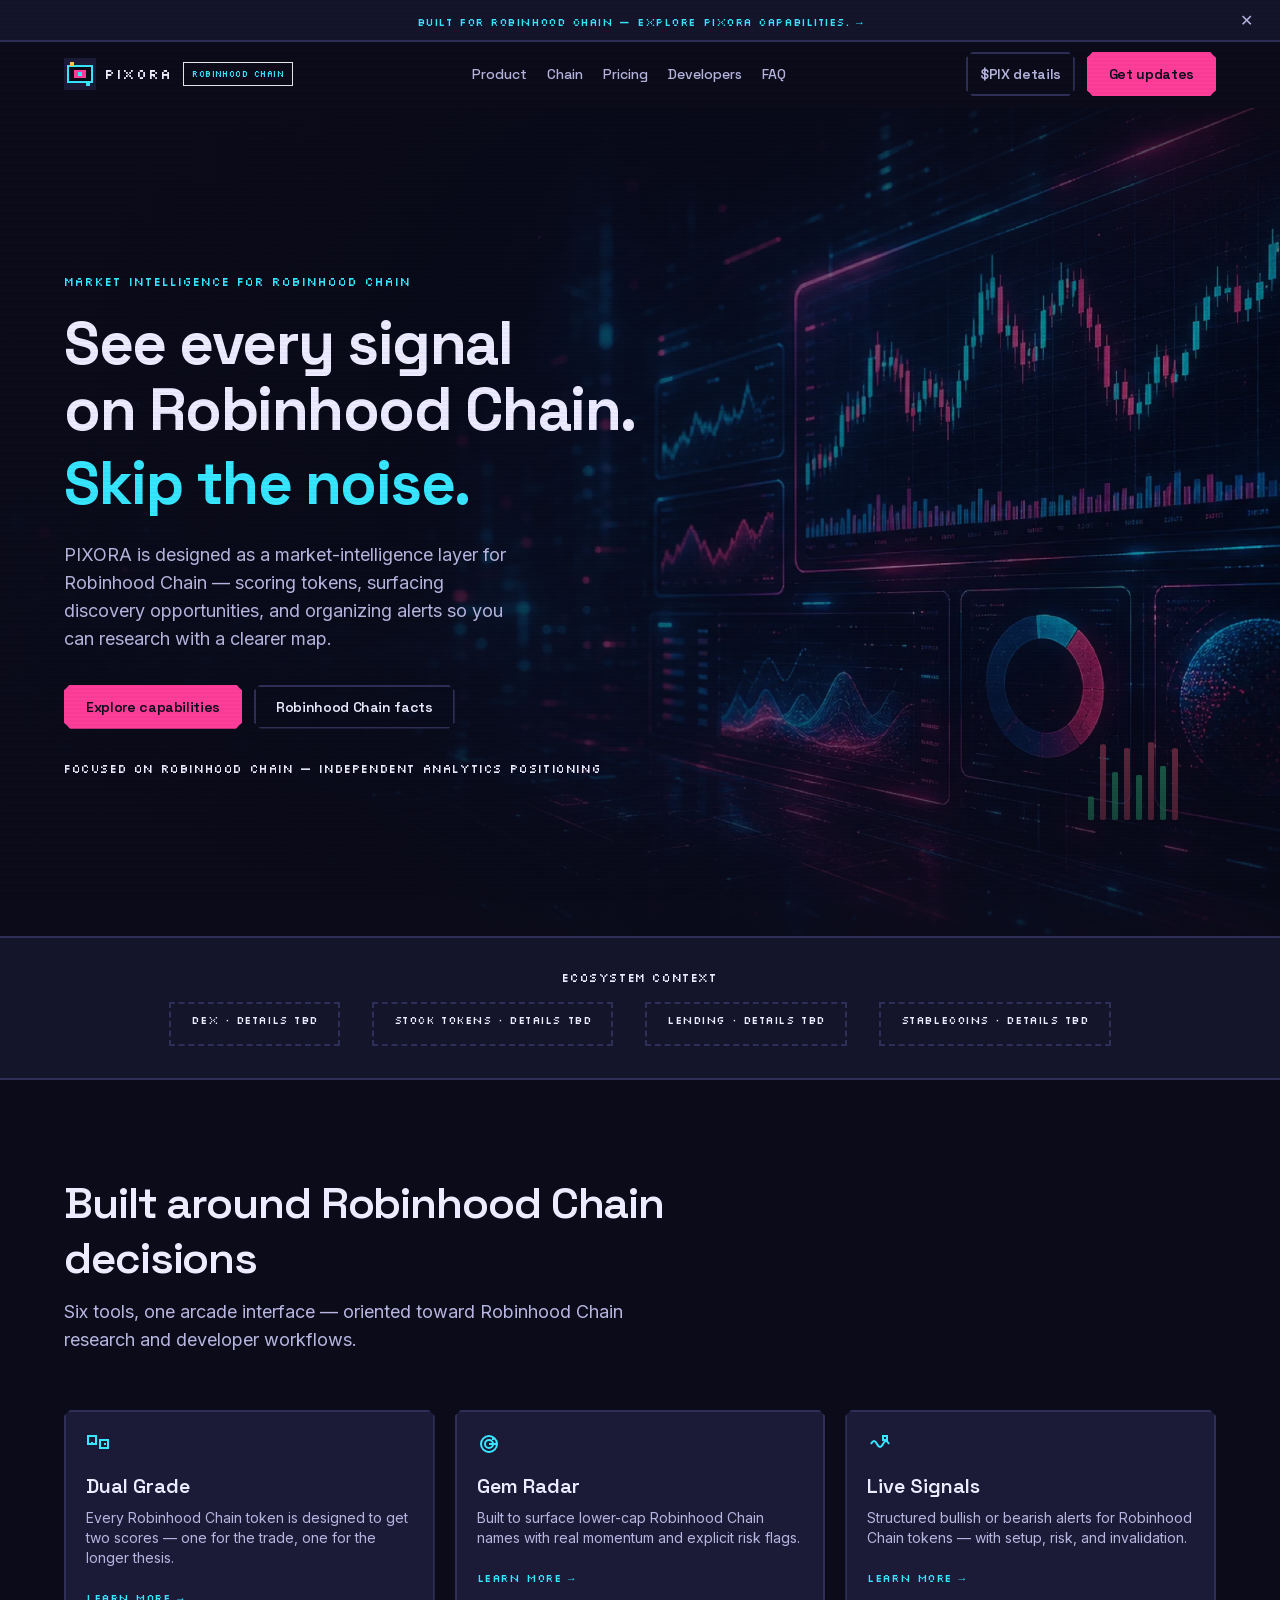
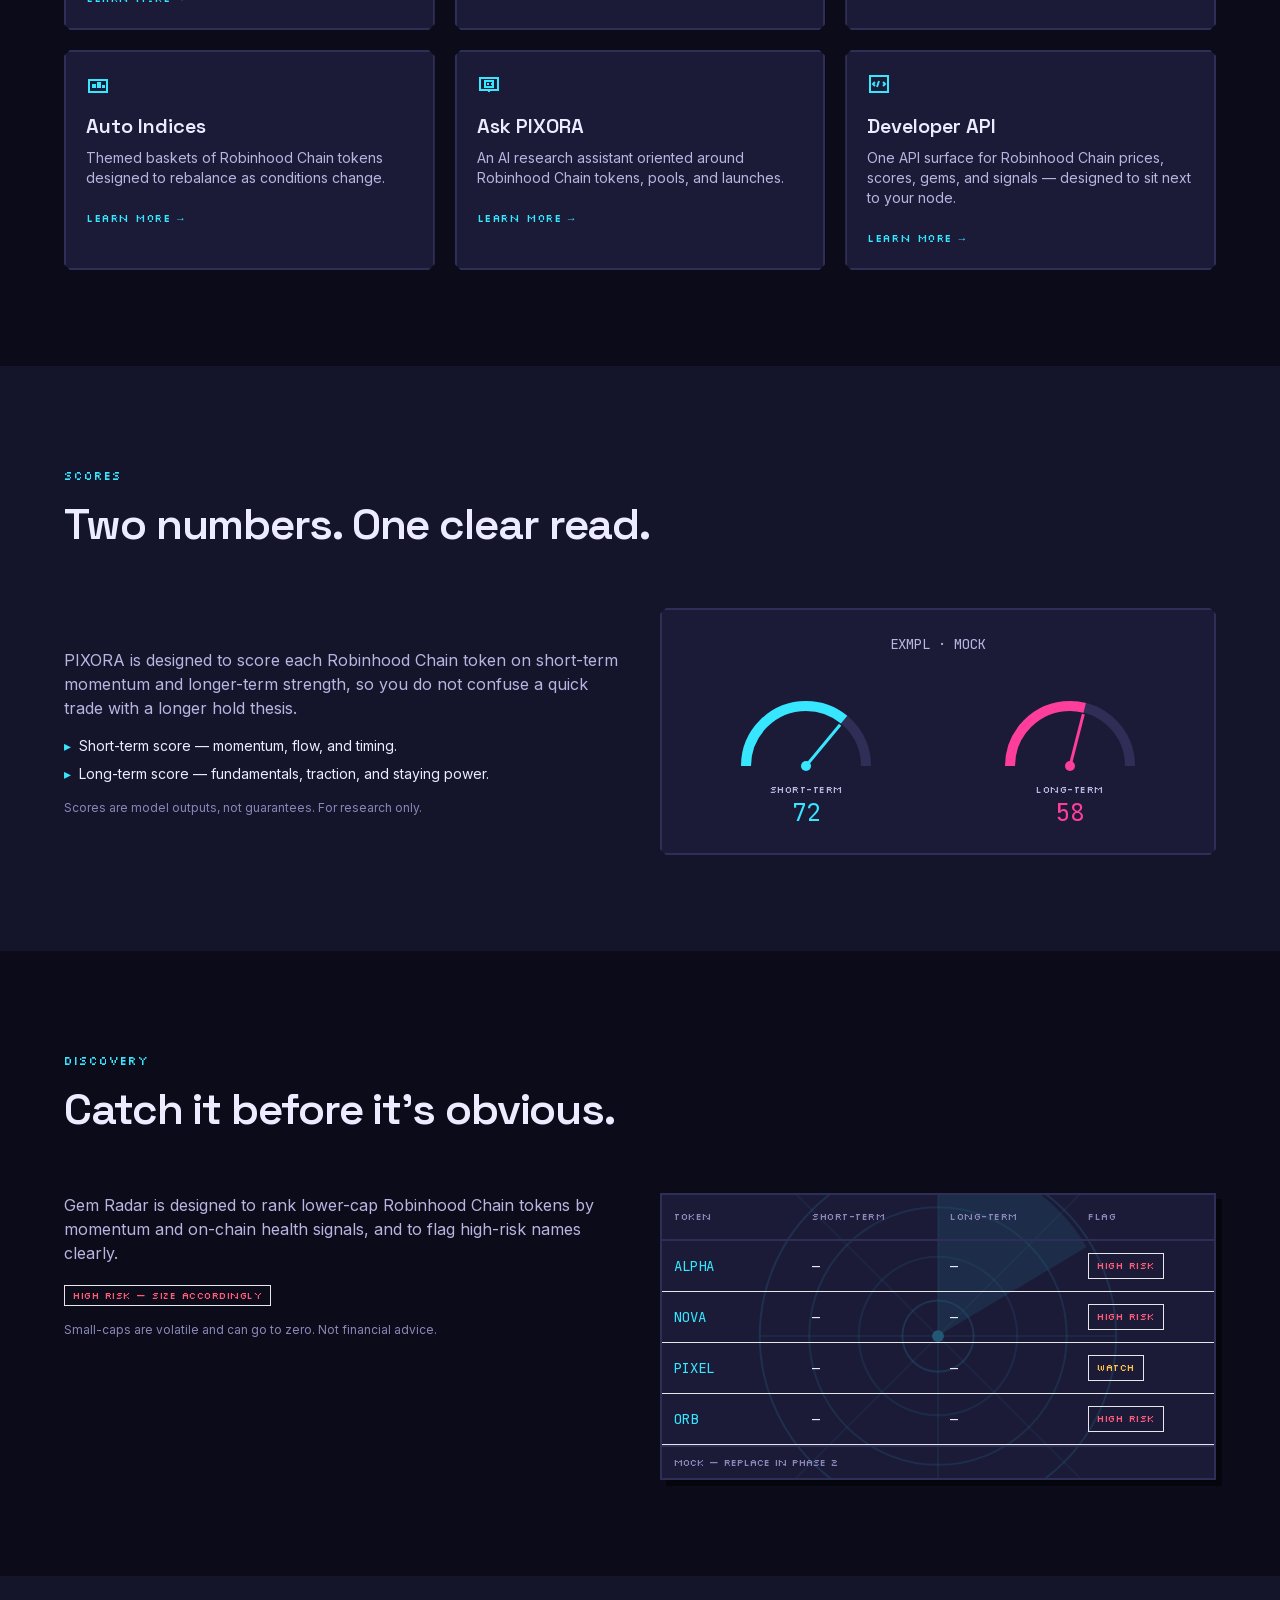
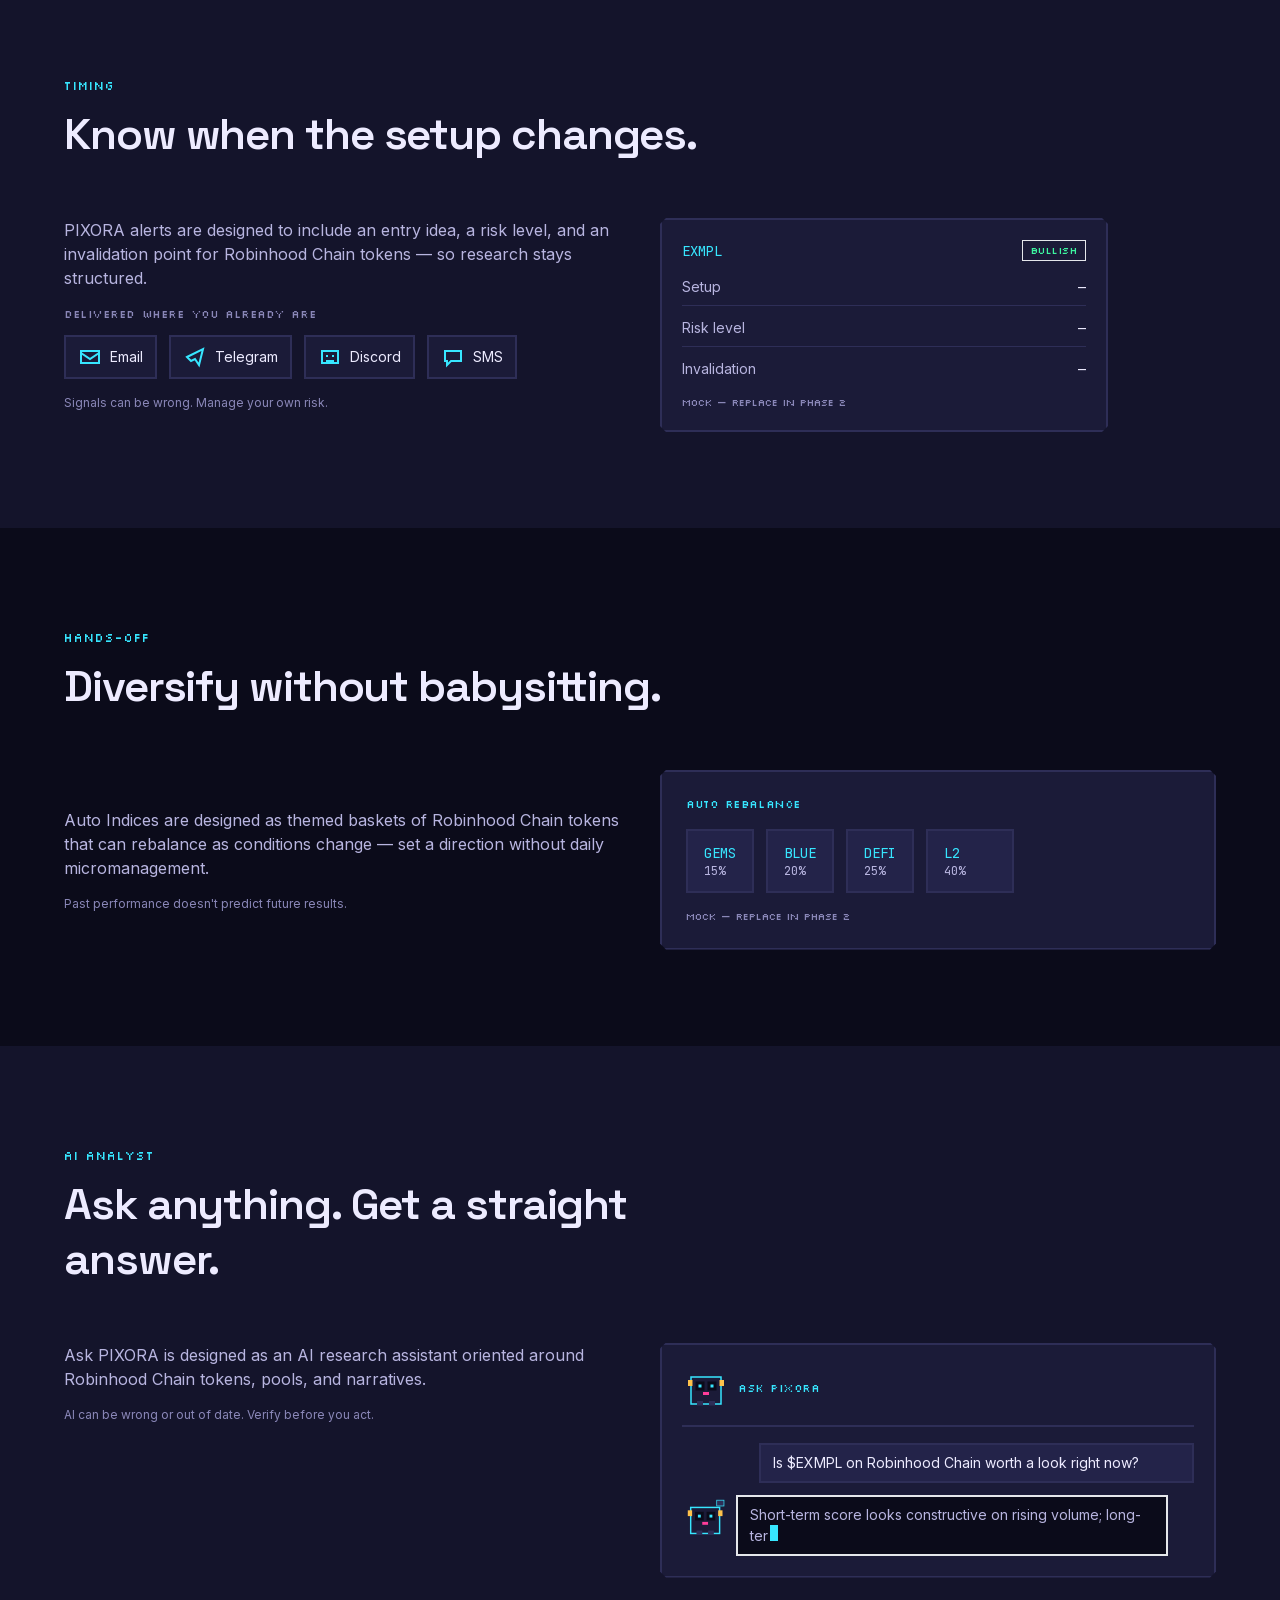
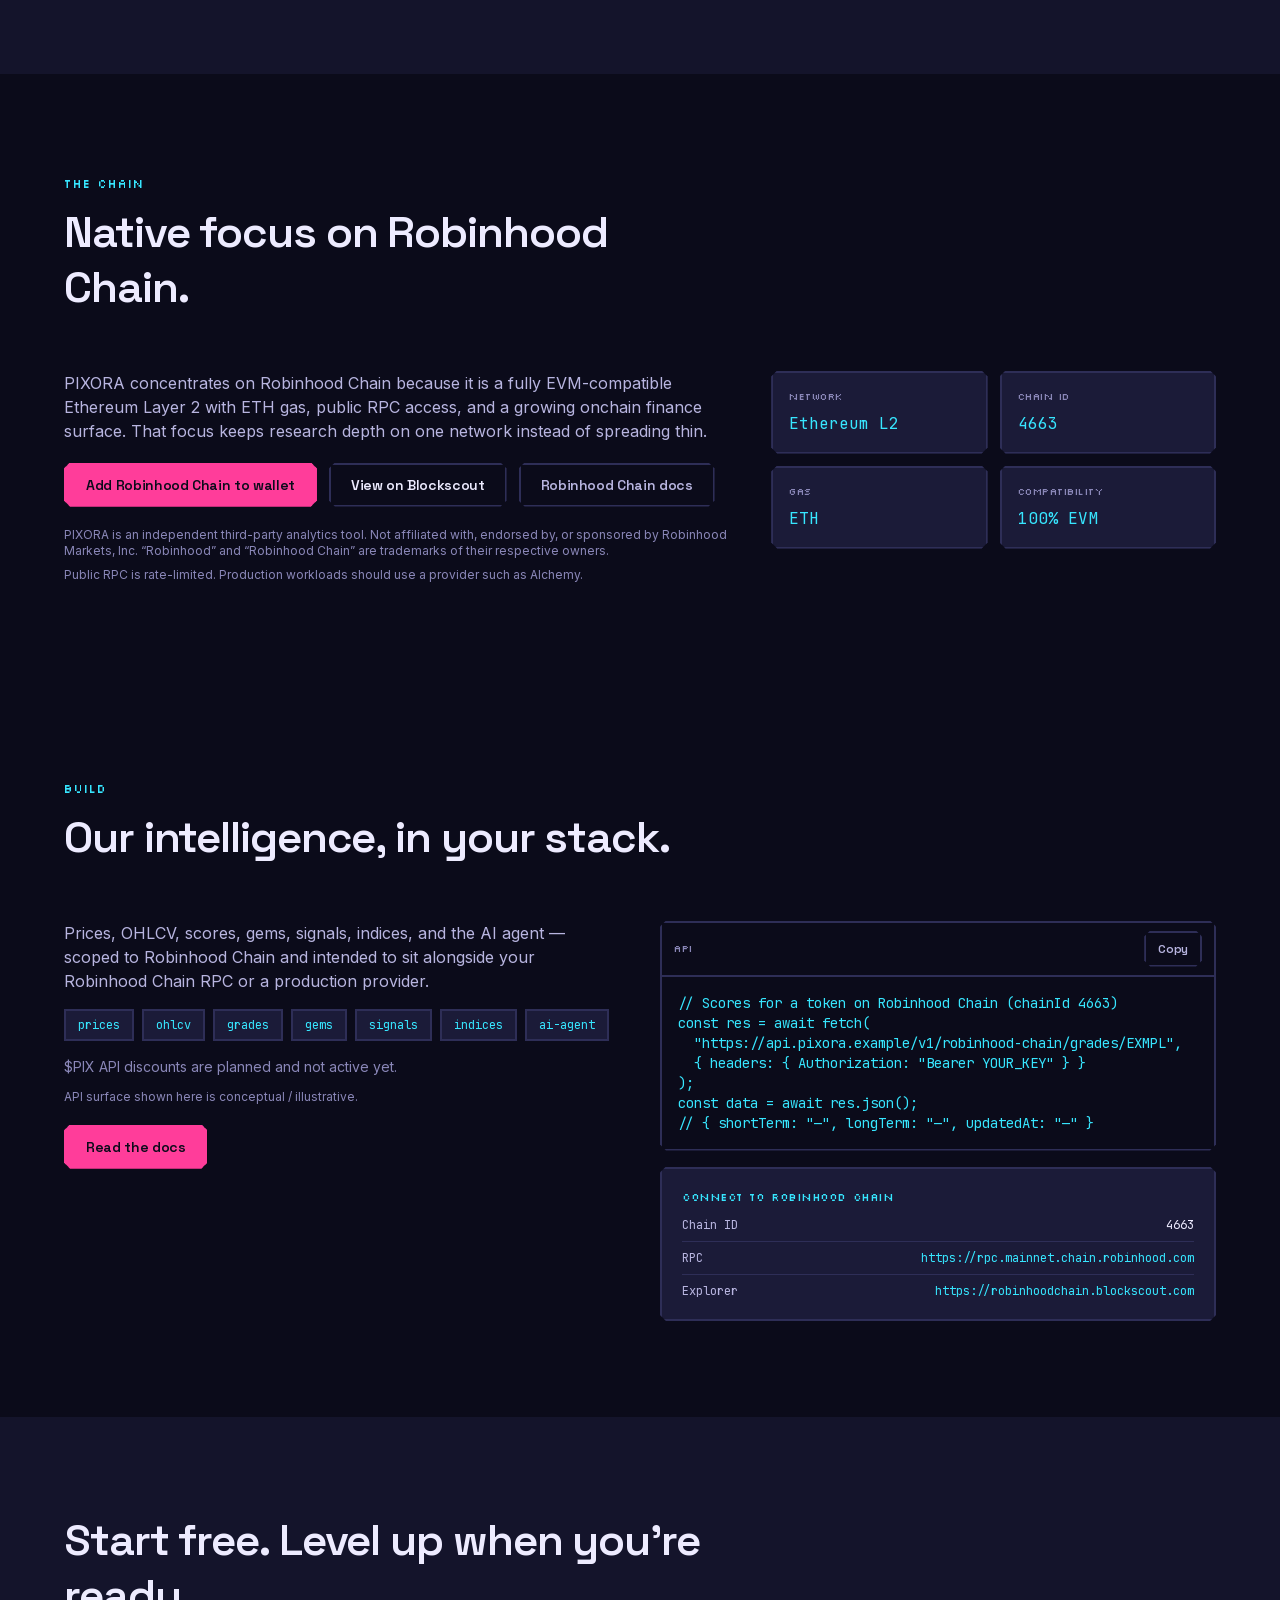
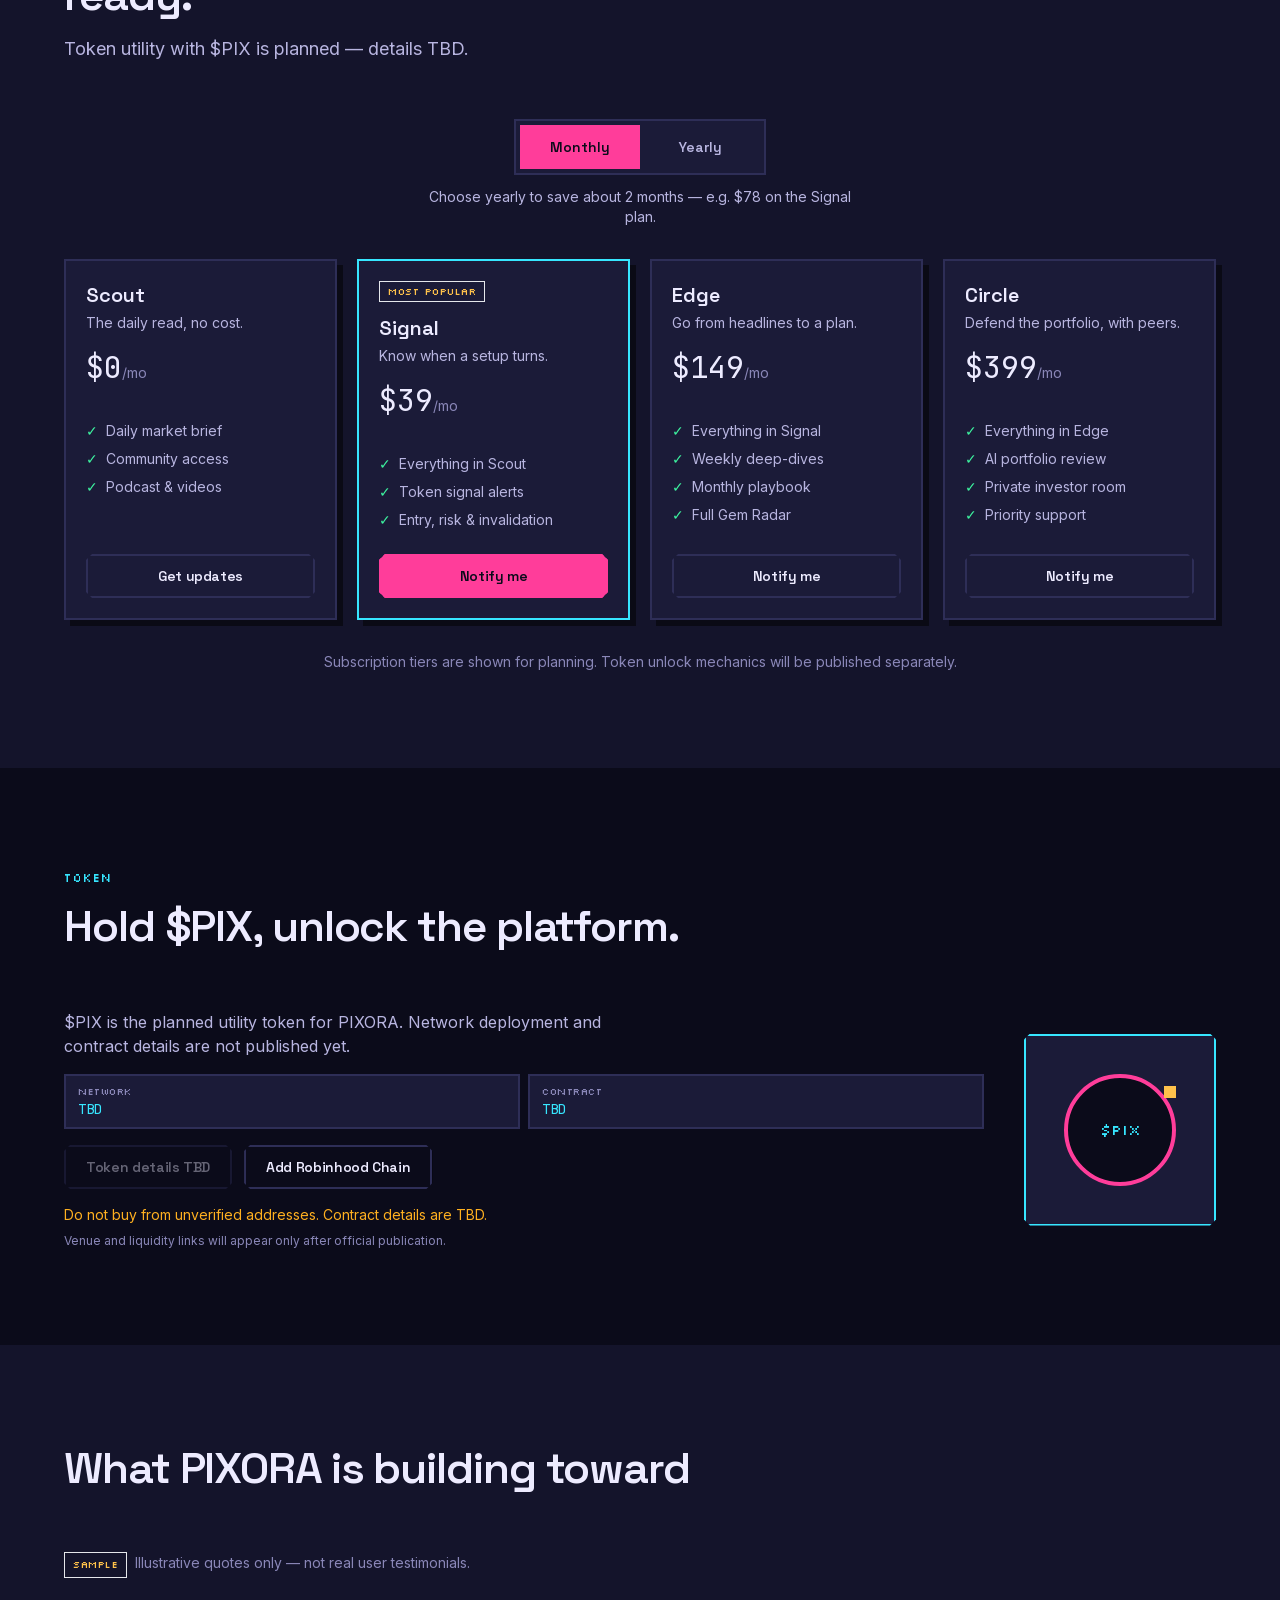
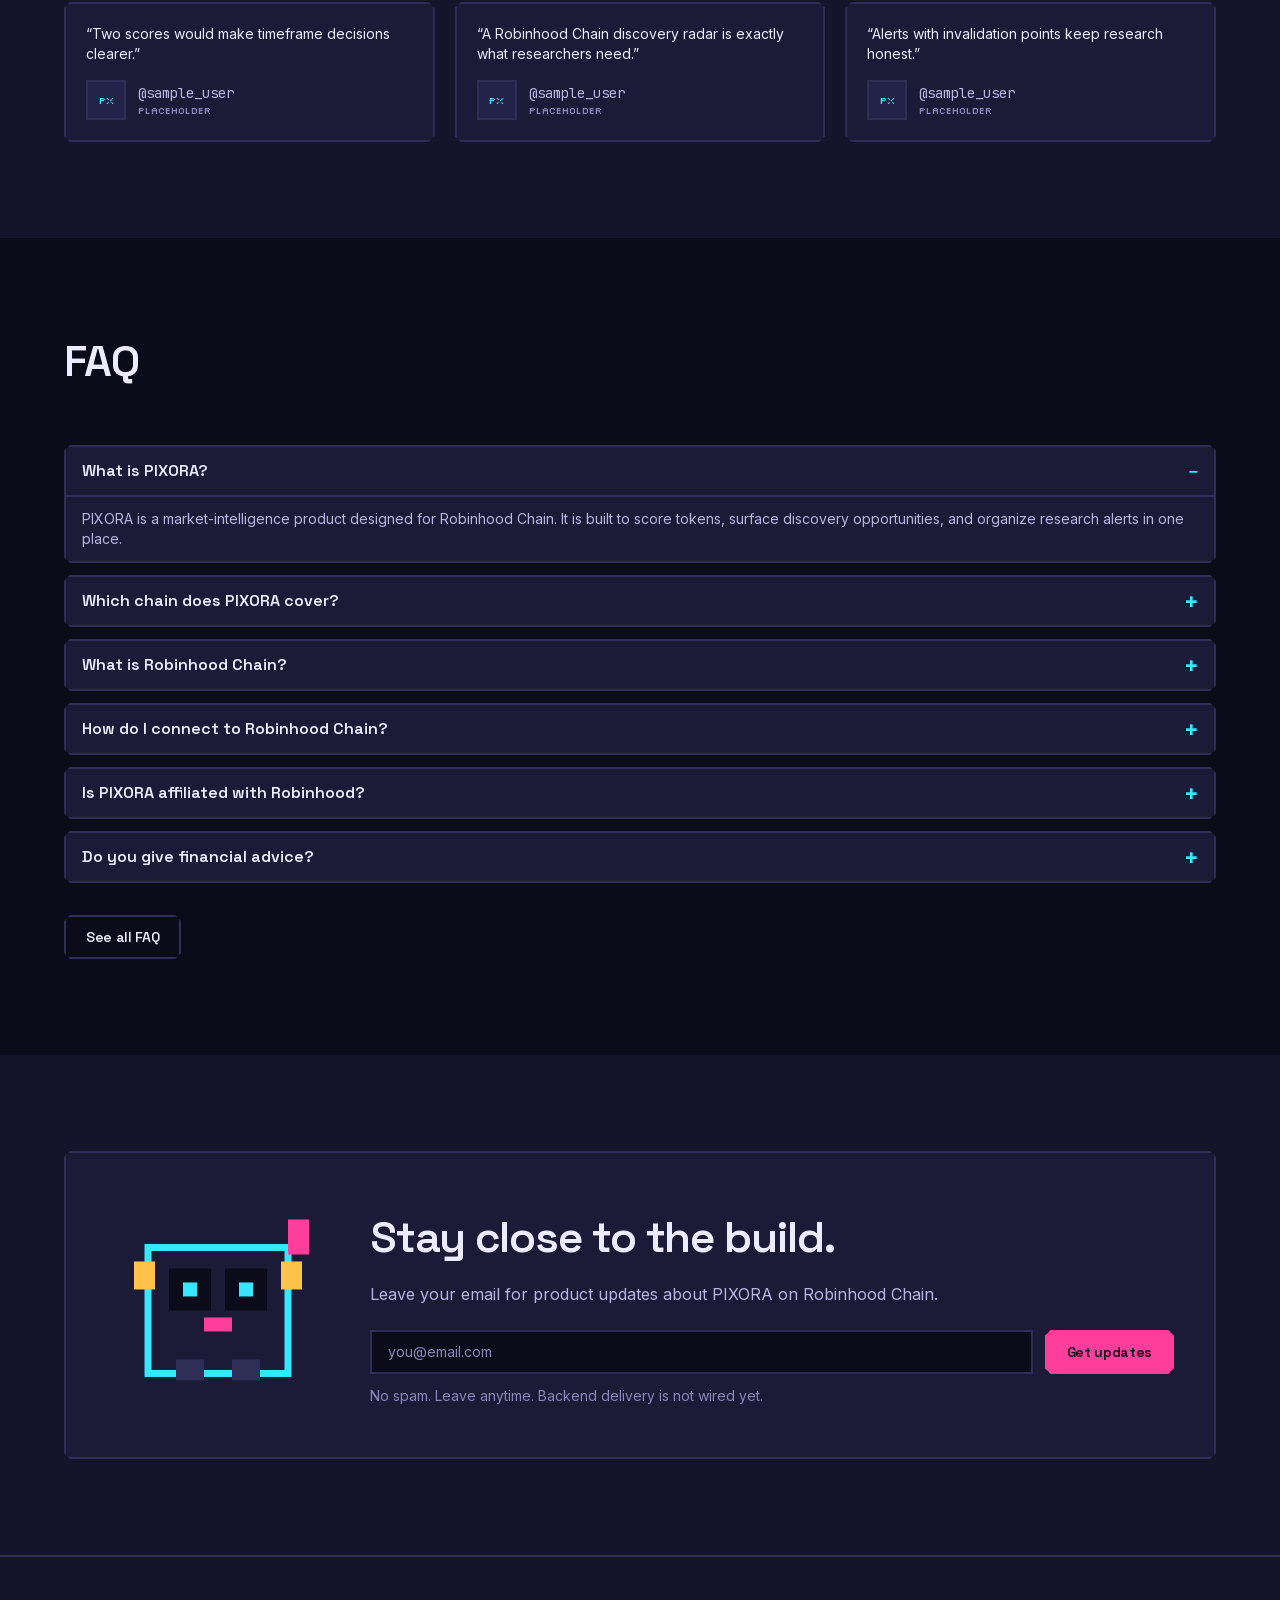
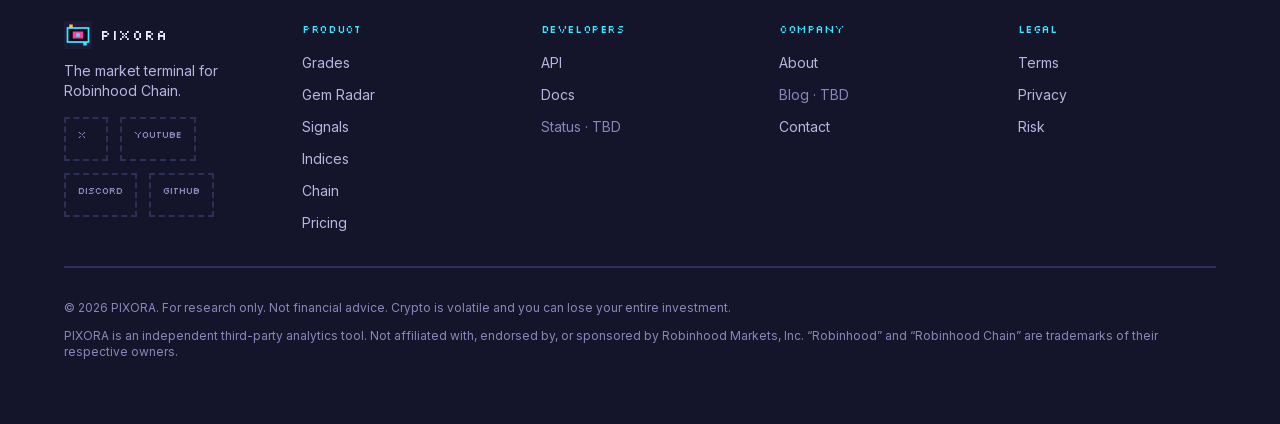
==== commit f9c2c0bb: "add" ====
--- a/index.html
+++ b/index.html
@@ -1,8 +1,8 @@
-<!DOCTYPE html><html lang="en"><head><meta charSet="utf-8"/><meta name="viewport" content="width=device-width, initial-scale=1"/><link rel="preload" href="/_next/static/media/36966cca54120369-s.p.woff2" as="font" crossorigin="" type="font/woff2"/><link rel="preload" href="/_next/static/media/bb3ef058b751a6ad-s.p.woff2" as="font" crossorigin="" type="font/woff2"/><link rel="preload" href="/_next/static/media/cd21efaca8026c00-s.p.woff2" as="font" crossorigin="" type="font/woff2"/><link rel="preload" href="/_next/static/media/e4af272ccee01ff0-s.p.woff2" as="font" crossorigin="" type="font/woff2"/><link rel="stylesheet" href="/_next/static/css/15ff1fbff22fa98a.css" data-precedence="next"/><link rel="preload" as="script" fetchPriority="low" href="/_next/static/chunks/webpack-b4691cfa1167f748.js"/><script src="/_next/static/chunks/fd9d1056-ac47f7b4a1759b90.js" async=""></script><script src="/_next/static/chunks/117-aba1c39e933ef17c.js" async=""></script><script src="/_next/static/chunks/main-app-b367c24e3bdda0e7.js" async=""></script><script src="/_next/static/chunks/137-a3e1f3eebce6c471.js" async=""></script><script src="/_next/static/chunks/648-72a559f8085f5372.js" async=""></script><script src="/_next/static/chunks/372-f726cdbb1d85a0af.js" async=""></script><script src="/_next/static/chunks/421-54d994e89ad583a2.js" async=""></script><script src="/_next/static/chunks/app/page-60519757fb8c3342.js" async=""></script><script src="/_next/static/chunks/app/layout-f8b4ae8b4f150b36.js" async=""></script><script src="/_next/static/chunks/app/not-found-d35e624267cc3fbc.js" async=""></script><meta name="theme-color" content="#0B0B1A"/><title>PIXORA — AI analytics for Robinhood Chain</title><meta name="description" content="PIXORA is the market-intelligence layer for Robinhood Chain: token scores, structured alerts, and discovery tools for Robinhood Chain research. Research only — not financial advice."/><meta name="keywords" content="Robinhood Chain,Robinhood Chain analytics,Robinhood Chain tokens,crypto analytics,token scores,market intelligence,AI crypto research"/><meta name="robots" content="index, follow"/><meta property="og:title" content="PIXORA — Market intelligence for Robinhood Chain"/><meta property="og:description" content="Token scores, discovery tools, and structured alerts designed for Robinhood Chain. Research only."/><meta property="og:site_name" content="PIXORA"/><meta property="og:image" content="https://pixora.example/img/og.svg"/><meta property="og:image:width" content="1200"/><meta property="og:image:height" content="630"/><meta property="og:image:alt" content="PIXORA — Market intelligence for Robinhood Chain"/><meta property="og:type" content="website"/><meta name="twitter:card" content="summary_large_image"/><meta name="twitter:title" content="PIXORA — Market intelligence for Robinhood Chain"/><meta name="twitter:description" content="Token scores, discovery tools, and structured alerts designed for Robinhood Chain."/><meta name="twitter:image" content="https://pixora.example/img/og.svg"/><link rel="icon" href="/icons/icon.svg" type="image/svg+xml"/><link rel="apple-touch-icon" href="/icons/icon.svg"/><meta name="next-size-adjust"/><script src="/_next/static/chunks/polyfills-42372ed130431b0a.js" noModule=""></script></head><body class="__variable_0f99ce __variable_dd5b2f __variable_f367f3 __variable_3c557b font-sans"><div aria-hidden="true" class="pointer-events-none fixed inset-0 z-[70] opacity-[0.035]" style="background-image:repeating-linear-gradient(0deg, transparent, transparent 2px, rgba(0,0,0,.8) 2px, rgba(0,0,0,.8) 4px)"></div><header class="sticky top-0 z-40 border-b-2 transition-colors duration-pixel border-transparent bg-transparent"><div class="mx-auto flex h-16 max-w-container items-center justify-between gap-3 px-4 md:px-6"><div class="flex min-w-0 items-center gap-2 sm:gap-3"><a class="flex min-w-0 items-center gap-2 text-text" href="/"><svg viewBox="0 0 32 32" class="h-8 w-8 shrink-0" aria-hidden="true" fill="none" xmlns="http://www.w3.org/2000/svg"><rect width="32" height="32" fill="#1B1B38"></rect><rect x="4" y="8" width="24" height="16" fill="#0B0B1A" stroke="#37E6FF" stroke-width="2"></rect><rect x="10" y="12" width="12" height="8" fill="#FF3D9A"></rect><rect x="14" y="14" width="4" height="4" fill="#37E6FF"></rect><rect x="6" y="4" width="4" height="4" fill="#FFC24B"></rect><rect x="22" y="24" width="4" height="4" fill="#37E6FF"></rect></svg><span class="font-pixel text-sm tracking-wider">PIXORA</span></a><span class="hidden max-w-[9.5rem] truncate border border-secondary/50 bg-secondary/10 px-2 py-1 font-pixel text-[9px] uppercase tracking-wider text-secondary sm:inline-block md:max-w-none">Robinhood Chain</span></div><nav class="hidden items-center gap-5 xl:flex" aria-label="Primary"><a class="group relative font-heading text-sm font-medium text-text-muted hover:text-text" href="/#pillars">Product<span class="absolute -bottom-1 left-0 h-0.5 w-0 bg-secondary transition-all duration-pixel group-hover:w-full"></span></a><a class="group relative font-heading text-sm font-medium text-text-muted hover:text-text" href="/#chain">Chain<span class="absolute -bottom-1 left-0 h-0.5 w-0 bg-secondary transition-all duration-pixel group-hover:w-full"></span></a><a class="group relative font-heading text-sm font-medium text-text-muted hover:text-text" href="/pricing/">Pricing<span class="absolute -bottom-1 left-0 h-0.5 w-0 bg-secondary transition-all duration-pixel group-hover:w-full"></span></a><a class="group relative font-heading text-sm font-medium text-text-muted hover:text-text" href="/developers/">Developers<span class="absolute -bottom-1 left-0 h-0.5 w-0 bg-secondary transition-all duration-pixel group-hover:w-full"></span></a><a class="group relative font-heading text-sm font-medium text-text-muted hover:text-text" href="/faq/">FAQ<span class="absolute -bottom-1 left-0 h-0.5 w-0 bg-secondary transition-all duration-pixel group-hover:w-full"></span></a></nav><div class="hidden items-center gap-3 lg:flex"><a class="inline-flex items-center justify-center gap-2 py-2.5 font-heading text-sm font-semibold tracking-tight clip-pixel transition-all duration-pixel ease-pixel active:translate-y-0.5 active:shadow-none disabled:cursor-not-allowed disabled:opacity-40 disabled:active:translate-y-0 focus-visible:outline-2 focus-visible:outline-offset-2 focus-visible:outline-secondary bg-transparent text-text-muted border-2 border-transparent hover:text-secondary hover:border-line min-h-10 px-3" href="/#token">$PIX details</a><a class="inline-flex min-h-11 items-center justify-center gap-2 px-5 py-2.5 font-heading text-sm font-semibold tracking-tight clip-pixel transition-all duration-pixel ease-pixel active:translate-y-0.5 active:shadow-none disabled:cursor-not-allowed disabled:opacity-40 disabled:active:translate-y-0 focus-visible:outline-2 focus-visible:outline-offset-2 focus-visible:outline-secondary bg-primary text-on-primary border-2 border-primary hover:bg-primary-press shadow-hard hover:shadow-hard-sm" href="/#final-cta">Get updates</a></div><button type="button" class="min-h-11 min-w-11 border-2 border-line px-3 font-pixel text-xs text-secondary lg:hidden" aria-label="Open menu" aria-expanded="false" aria-controls=":R3cq:">MENU</button></div></header><main class="min-w-0 overflow-x-hidden"><section class="relative flex min-h-[min(92vh,920px)] items-center overflow-hidden py-16 md:py-24"><div class="absolute inset-0 overflow-hidden" aria-hidden="true"><div class="absolute inset-[-4%]"><picture><source srcSet="/img/hero-bg.webp" type="image/webp"/><img src="/img/hero-bg.jpg" alt="" width="1920" height="1280" decoding="async" fetchPriority="high" class="h-full w-full object-cover object-[72%_center] md:object-[78%_center]" draggable="false"/></picture></div><div class="pointer-events-none absolute -right-10 top-1/4 h-72 w-72 rounded-full bg-secondary/20 blur-3xl animate-pulse"></div><div class="pointer-events-none absolute bottom-10 right-1/4 h-56 w-56 rounded-full bg-primary/20 blur-3xl animate-pulse"></div><div class="pointer-events-none absolute bottom-[14%] right-[8%] hidden items-end gap-1.5 opacity-70 md:flex"><div class="w-1.5 origin-bottom rounded-sm" style="height:42px;background:#3DF5A0"></div><div class="w-1.5 origin-bottom rounded-sm" style="height:78px;background:#FF5C7A"></div><div class="w-1.5 origin-bottom rounded-sm" style="height:56px;background:#3DF5A0"></div><div class="w-1.5 origin-bottom rounded-sm" style="height:96px;background:#FF5C7A"></div><div class="w-1.5 origin-bottom rounded-sm" style="height:64px;background:#3DF5A0"></div><div class="w-1.5 origin-bottom rounded-sm" style="height:110px;background:#FF5C7A"></div><div class="w-1.5 origin-bottom rounded-sm" style="height:72px;background:#3DF5A0"></div><div class="w-1.5 origin-bottom rounded-sm" style="height:88px;background:#FF5C7A"></div></div><div class="pointer-events-none absolute inset-0 opacity-[0.12]" style="background-image:repeating-linear-gradient(0deg, transparent, transparent 2px, rgba(55,230,255,0.08) 2px, rgba(55,230,255,0.08) 3px)"></div><div class="absolute inset-0" style="background:linear-gradient(90deg, rgba(11,11,26,0.96) 0%, rgba(11,11,26,0.88) 28%, rgba(11,11,26,0.58) 52%, rgba(11,11,26,0.32) 100%),
-            linear-gradient(180deg, rgba(11,11,26,0.62) 0%, transparent 26%, transparent 68%, rgba(11,11,26,0.78) 100%)"></div></div><div class="mx-auto w-full max-w-container px-4 md:px-6 relative z-10 min-w-0"><div class="max-w-[38rem] min-w-0 md:max-w-[42rem]"><div style="opacity:0;transform:translateY(14px)"><span class="inline-block font-pixel text-[12px] uppercase tracking-[1px] text-secondary mb-4 md:mb-5">MARKET INTELLIGENCE FOR ROBINHOOD CHAIN</span></div><h1 class="max-w-[20ch] font-heading text-[clamp(2.15rem,5vw,3.75rem)] font-bold leading-[1.1] tracking-tight text-text" style="opacity:0;transform:translateY(14px)"><span class="block">See every signal</span><span class="block">on Robinhood Chain.</span><span class="mt-1 block text-secondary md:mt-2">Skip the noise.</span></h1><p class="mt-5 max-w-[36ch] text-pretty text-base leading-relaxed text-text-muted md:mt-6 md:max-w-[42ch] md:text-lg" style="opacity:0;transform:translateY(14px)">PIXORA is designed as a market-intelligence layer for Robinhood Chain — scoring tokens, surfacing discovery opportunities, and organizing alerts so you can research with a clearer map.</p><div class="mt-7 flex flex-wrap gap-3 md:mt-8" style="opacity:0;transform:translateY(14px)"><a class="inline-flex min-h-11 items-center justify-center gap-2 px-5 py-2.5 font-heading text-sm font-semibold tracking-tight clip-pixel transition-all duration-pixel ease-pixel active:translate-y-0.5 active:shadow-none disabled:cursor-not-allowed disabled:opacity-40 disabled:active:translate-y-0 focus-visible:outline-2 focus-visible:outline-offset-2 focus-visible:outline-secondary bg-primary text-on-primary border-2 border-primary hover:bg-primary-press shadow-hard hover:shadow-hard-sm" href="/#pillars">Explore capabilities</a><a class="inline-flex min-h-11 items-center justify-center gap-2 px-5 py-2.5 font-heading text-sm font-semibold tracking-tight clip-pixel transition-all duration-pixel ease-pixel active:translate-y-0.5 active:shadow-none disabled:cursor-not-allowed disabled:opacity-40 disabled:active:translate-y-0 focus-visible:outline-2 focus-visible:outline-offset-2 focus-visible:outline-secondary bg-transparent text-text border-2 border-line hover:border-secondary hover:text-secondary shadow-hard hover:shadow-hard-sm" href="/#chain">Robinhood Chain facts</a></div><p class="mt-7 font-pixel text-[10px] uppercase tracking-wider text-text-dim md:mt-8" style="opacity:0;transform:translateY(14px)">Focused on Robinhood Chain<!-- --> — <!-- -->Independent analytics positioning</p></div></div></section><section class="border-y-2 border-line bg-surface py-8"><div class="mx-auto w-full max-w-container px-4 md:px-6"><p class="mb-4 text-center font-pixel text-[11px] uppercase tracking-wider text-text-dim">Ecosystem context</p><div class="flex flex-wrap items-center justify-center gap-4 md:gap-8"><div class="min-h-11 border-2 border-dashed border-line px-5 py-2 font-pixel text-[10px] uppercase tracking-wider text-text-dim">DEX<!-- --> · <!-- -->Details TBD</div><div class="min-h-11 border-2 border-dashed border-line px-5 py-2 font-pixel text-[10px] uppercase tracking-wider text-text-dim">STOCK TOKENS<!-- --> · <!-- -->Details TBD</div><div class="min-h-11 border-2 border-dashed border-line px-5 py-2 font-pixel text-[10px] uppercase tracking-wider text-text-dim">LENDING<!-- --> · <!-- -->Details TBD</div><div class="min-h-11 border-2 border-dashed border-line px-5 py-2 font-pixel text-[10px] uppercase tracking-wider text-text-dim">STABLECOINS<!-- --> · <!-- -->Details TBD</div></div></div></section><section id="pillars" class="py-16 md:py-24 bg-bg"><div class="mx-auto w-full max-w-container px-4 md:px-6"><div class="mb-10 max-w-2xl md:mb-14"><h2 class="font-heading text-[30px] font-semibold leading-tight tracking-tight text-text md:text-[44px]">Built around Robinhood Chain decisions</h2><p class="mt-3 max-w-xl text-base text-text-muted md:text-lg">Six tools, one arcade interface — oriented toward Robinhood Chain research and developer workflows.</p></div><div class="min-w-0 grid gap-5 sm:grid-cols-2 lg:grid-cols-3"><div class="min-w-0" style="opacity:0;transform:translateY(14px)"><div class="border-2 border-line bg-card p-5 shadow-hard clip-pixel transition-all duration-pixel ease-pixel hover:-translate-y-0.5 hover:border-secondary hover:shadow-hard-sm h-full"><svg width="24" height="24" viewBox="0 0 24 24" fill="none" xmlns="http://www.w3.org/2000/svg" class="h-6 w-6 mb-4 text-secondary" role="img"><title>Dual Grade</title><rect x="2" y="4" width="8" height="8" stroke="currentColor" stroke-width="2"></rect><rect x="14" y="8" width="8" height="8" stroke="currentColor" stroke-width="2"></rect><path d="M6 10v2M18 12h2" stroke="currentColor" stroke-width="2"></path></svg><h3 class="mb-2 font-heading text-xl font-semibold text-text">Dual Grade</h3><p class="mb-4 text-sm text-text-muted">Every Robinhood Chain token is designed to get two scores — one for the trade, one for the longer thesis.</p><a class="font-pixel text-[11px] uppercase tracking-wider text-secondary hover:text-primary" href="/#dual-grade">Learn more →</a></div></div><div class="min-w-0" style="opacity:0;transform:translateY(14px)"><div class="border-2 border-line bg-card p-5 shadow-hard clip-pixel transition-all duration-pixel ease-pixel hover:-translate-y-0.5 hover:border-secondary hover:shadow-hard-sm h-full"><svg width="24" height="24" viewBox="0 0 24 24" fill="none" xmlns="http://www.w3.org/2000/svg" class="h-6 w-6 mb-4 text-secondary" role="img"><title>Gem Radar</title><circle cx="12" cy="12" r="8" stroke="currentColor" stroke-width="2"></circle><circle cx="12" cy="12" r="4" stroke="currentColor" stroke-width="2"></circle><path d="M12 12h8" stroke="currentColor" stroke-width="2"></path><rect x="15" y="6" width="2" height="2" fill="currentColor"></rect></svg><h3 class="mb-2 font-heading text-xl font-semibold text-text">Gem Radar</h3><p class="mb-4 text-sm text-text-muted">Built to surface lower-cap Robinhood Chain names with real momentum and explicit risk flags.</p><a class="font-pixel text-[11px] uppercase tracking-wider text-secondary hover:text-primary" href="/#gem-radar">Learn more →</a></div></div><div class="min-w-0" style="opacity:0;transform:translateY(14px)"><div class="border-2 border-line bg-card p-5 shadow-hard clip-pixel transition-all duration-pixel ease-pixel hover:-translate-y-0.5 hover:border-secondary hover:shadow-hard-sm h-full"><svg width="24" height="24" viewBox="0 0 24 24" fill="none" xmlns="http://www.w3.org/2000/svg" class="h-6 w-6 mb-4 text-secondary" role="img"><title>Live Signals</title><path d="M4 12c2-4 4-4 6 0s4 4 6 0 4-4 6 0" stroke="currentColor" stroke-width="2"></path><rect x="16" y="4" width="4" height="4" stroke="currentColor" stroke-width="2"></rect><path d="M18 8v2" stroke="currentColor" stroke-width="2"></path></svg><h3 class="mb-2 font-heading text-xl font-semibold text-text">Live Signals</h3><p class="mb-4 text-sm text-text-muted">Structured bullish or bearish alerts for Robinhood Chain tokens — with setup, risk, and invalidation.</p><a class="font-pixel text-[11px] uppercase tracking-wider text-secondary hover:text-primary" href="/#signals">Learn more →</a></div></div><div class="min-w-0" style="opacity:0;transform:translateY(14px)"><div class="border-2 border-line bg-card p-5 shadow-hard clip-pixel transition-all duration-pixel ease-pixel hover:-translate-y-0.5 hover:border-secondary hover:shadow-hard-sm h-full"><svg width="24" height="24" viewBox="0 0 24 24" fill="none" xmlns="http://www.w3.org/2000/svg" class="h-6 w-6 mb-4 text-secondary" role="img"><title>Auto Indices</title><rect x="3" y="8" width="18" height="12" stroke="currentColor" stroke-width="2"></rect><rect x="6" y="12" width="4" height="4" fill="currentColor"></rect><rect x="11" y="10" width="4" height="6" fill="currentColor"></rect><rect x="16" y="13" width="3" height="3" fill="currentColor"></rect></svg><h3 class="mb-2 font-heading text-xl font-semibold text-text">Auto Indices</h3><p class="mb-4 text-sm text-text-muted">Themed baskets of Robinhood Chain tokens designed to rebalance as conditions change.</p><a class="font-pixel text-[11px] uppercase tracking-wider text-secondary hover:text-primary" href="/#indices">Learn more →</a></div></div><div class="min-w-0" style="opacity:0;transform:translateY(14px)"><div class="border-2 border-line bg-card p-5 shadow-hard clip-pixel transition-all duration-pixel ease-pixel hover:-translate-y-0.5 hover:border-secondary hover:shadow-hard-sm h-full"><svg width="24" height="24" viewBox="0 0 24 24" fill="none" xmlns="http://www.w3.org/2000/svg" class="h-6 w-6 mb-4 text-secondary" role="img"><title>Ask PIXORA</title><rect x="3" y="6" width="18" height="12" stroke="currentColor" stroke-width="2"></rect><rect x="8" y="9" width="8" height="6" stroke="currentColor" stroke-width="2"></rect><rect x="10" y="11" width="2" height="2" fill="currentColor"></rect><rect x="14" y="11" width="2" height="2" fill="currentColor"></rect><path d="M12 18v2" stroke="currentColor" stroke-width="2"></path></svg><h3 class="mb-2 font-heading text-xl font-semibold text-text">Ask PIXORA</h3><p class="mb-4 text-sm text-text-muted">An AI research assistant oriented around Robinhood Chain tokens, pools, and launches.</p><a class="font-pixel text-[11px] uppercase tracking-wider text-secondary hover:text-primary" href="/#ai-agent">Learn more →</a></div></div><div class="min-w-0" style="opacity:0;transform:translateY(14px)"><div class="border-2 border-line bg-card p-5 shadow-hard clip-pixel transition-all duration-pixel ease-pixel hover:-translate-y-0.5 hover:border-secondary hover:shadow-hard-sm h-full"><svg width="24" height="24" viewBox="0 0 24 24" fill="none" xmlns="http://www.w3.org/2000/svg" class="h-6 w-6 mb-4 text-secondary" role="img"><title>Developer API</title><rect x="3" y="4" width="18" height="16" stroke="currentColor" stroke-width="2"></rect><path d="M8 10l-2 2 2 2M16 10l2 2-2 2M12 9l-2 6" stroke="currentColor" stroke-width="2"></path></svg><h3 class="mb-2 font-heading text-xl font-semibold text-text">Developer API</h3><p class="mb-4 text-sm text-text-muted">One API surface for Robinhood Chain prices, scores, gems, and signals — designed to sit next to your node.</p><a class="font-pixel text-[11px] uppercase tracking-wider text-secondary hover:text-primary" href="/developers/">Learn more →</a></div></div></div></div></section><section id="dual-grade" class="py-16 md:py-24 bg-surface"><div class="mx-auto w-full max-w-container px-4 md:px-6"><div class="mb-10 max-w-2xl md:mb-14"><span class="inline-block font-pixel text-[12px] uppercase tracking-[1px] text-secondary mb-3">SCORES</span><h2 class="font-heading text-[30px] font-semibold leading-tight tracking-tight text-text md:text-[44px]">Two numbers. One clear read.</h2></div><div class="min-w-0 grid items-center gap-10 lg:grid-cols-2" style="opacity:0;transform:translateY(14px)"><div><p class="mb-4 text-text-muted">PIXORA is designed to score each Robinhood Chain token on short-term momentum and longer-term strength, so you do not confuse a quick trade with a longer hold thesis.</p><ul class="mb-4 space-y-2"><li class="flex gap-2 text-sm text-text"><span class="text-secondary" aria-hidden="true">▸</span>Short-term score — momentum, flow, and timing.</li><li class="flex gap-2 text-sm text-text"><span class="text-secondary" aria-hidden="true">▸</span>Long-term score — fundamentals, traction, and staying power.</li></ul><p class="text-xs text-text-dim">Scores are model outputs, not guarantees. For research only.</p></div><div class="border-2 border-line bg-card p-6 shadow-hard clip-pixel"><p class="mb-4 text-center font-mono text-sm text-text-muted">EXMPL<!-- --> · MOCK</p><div class="flex flex-wrap justify-around gap-6"><div class="flex flex-col items-center"><div class="relative h-28 w-40"><svg viewBox="0 0 160 100" class="h-full w-full"><path d="M20 90 A60 60 0 0 1 140 90" fill="none" stroke="#2E2E57" stroke-width="10"></path><path d="M20 90 A60 60 0 0 1 140 90" fill="none" stroke="#37E6FF" stroke-width="10" stroke-dasharray="0 188"></path><line x1="80" y1="90" x2="80" y2="42" stroke="#EDEBFF" stroke-width="3"></line><circle cx="80" cy="90" r="5" fill="#FF3D9A"></circle></svg></div><p class="font-pixel text-[10px] uppercase tracking-wider text-text-muted">Short-term</p><p class="font-mono text-2xl tabular-nums text-text">0</p></div><div class="flex flex-col items-center"><div class="relative h-28 w-40"><svg viewBox="0 0 160 100" class="h-full w-full"><path d="M20 90 A60 60 0 0 1 140 90" fill="none" stroke="#2E2E57" stroke-width="10"></path><path d="M20 90 A60 60 0 0 1 140 90" fill="none" stroke="#FF3D9A" stroke-width="10" stroke-dasharray="0 188"></path><line x1="80" y1="90" x2="80" y2="42" stroke="#EDEBFF" stroke-width="3"></line><circle cx="80" cy="90" r="5" fill="#FF3D9A"></circle></svg></div><p class="font-pixel text-[10px] uppercase tracking-wider text-text-muted">Long-term</p><p class="font-mono text-2xl tabular-nums text-text">0</p></div></div></div></div></div></section><section id="gem-radar" class="py-16 md:py-24 bg-bg"><div class="mx-auto w-full max-w-container px-4 md:px-6"><div class="mb-10 max-w-2xl md:mb-14"><span class="inline-block font-pixel text-[12px] uppercase tracking-[1px] text-secondary mb-3">DISCOVERY</span><h2 class="font-heading text-[30px] font-semibold leading-tight tracking-tight text-text md:text-[44px]">Catch it before it&#x27;s obvious.</h2></div><div class="grid min-w-0 items-start gap-10 lg:grid-cols-2"><div class="min-w-0" style="opacity:0;transform:translateY(14px)"><p class="mb-4 text-text-muted">Gem Radar is designed to rank lower-cap Robinhood Chain tokens by momentum and on-chain health signals, and to flag high-risk names clearly.</p><span class="inline-flex items-center px-2 py-0.5 font-pixel text-[10px] uppercase tracking-wider bg-down/15 text-down border border-down/40 mb-4">HIGH RISK — size accordingly</span><p class="text-xs text-text-dim">Small-caps are volatile and can go to zero. Not financial advice.</p></div><div class="relative min-w-0 overflow-hidden border-2 border-line bg-card shadow-hard clip-pixel"><div aria-hidden="true" class="pointer-events-none absolute inset-0 opacity-20 motion-safe:animate-[spin_8s_linear_infinite]" style="background:conic-gradient(from 0deg, transparent 0deg, rgba(55,230,255,0.35) 35deg, transparent 70deg)"></div><div class="relative max-w-full touch-pan-x overflow-x-auto overscroll-x-contain"><table class="w-full min-w-[320px] text-left text-sm"><thead><tr class="border-b-2 border-line font-pixel text-[10px] uppercase tracking-wider text-text-dim"><th class="px-3 py-3 font-normal">Token</th><th class="px-3 py-3 font-normal">Short-term</th><th class="px-3 py-3 font-normal">Long-term</th><th class="px-3 py-3 font-normal">Flag</th></tr></thead><tbody><tr class="border-b border-line/60"><td class="px-3 py-3 font-mono text-secondary">ALPHA</td><td class="px-3 py-3 font-mono tabular-nums text-text">—</td><td class="px-3 py-3 font-mono tabular-nums text-text">—</td><td class="px-3 py-3"><span class="inline-flex items-center px-2 py-0.5 font-pixel text-[10px] uppercase tracking-wider bg-down/15 text-down border border-down/40">HIGH RISK</span></td></tr><tr class="border-b border-line/60"><td class="px-3 py-3 font-mono text-secondary">NOVA</td><td class="px-3 py-3 font-mono tabular-nums text-text">—</td><td class="px-3 py-3 font-mono tabular-nums text-text">—</td><td class="px-3 py-3"><span class="inline-flex items-center px-2 py-0.5 font-pixel text-[10px] uppercase tracking-wider bg-down/15 text-down border border-down/40">HIGH RISK</span></td></tr><tr class="border-b border-line/60"><td class="px-3 py-3 font-mono text-secondary">PIXEL</td><td class="px-3 py-3 font-mono tabular-nums text-text">—</td><td class="px-3 py-3 font-mono tabular-nums text-text">—</td><td class="px-3 py-3"><span class="inline-flex items-center px-2 py-0.5 font-pixel text-[10px] uppercase tracking-wider bg-accent/15 text-accent border border-accent/40">WATCH</span></td></tr><tr class="border-b border-line/60"><td class="px-3 py-3 font-mono text-secondary">ORB</td><td class="px-3 py-3 font-mono tabular-nums text-text">—</td><td class="px-3 py-3 font-mono tabular-nums text-text">—</td><td class="px-3 py-3"><span class="inline-flex items-center px-2 py-0.5 font-pixel text-[10px] uppercase tracking-wider bg-down/15 text-down border border-down/40">HIGH RISK</span></td></tr></tbody></table></div><p class="relative border-t-2 border-line px-3 py-2 font-pixel text-[10px] uppercase text-text-dim">MOCK — replace in phase 2</p></div></div></div></section><section id="signals" class="py-16 md:py-24 bg-surface"><div class="mx-auto w-full max-w-container px-4 md:px-6"><div class="mb-10 max-w-2xl md:mb-14"><span class="inline-block font-pixel text-[12px] uppercase tracking-[1px] text-secondary mb-3">TIMING</span><h2 class="font-heading text-[30px] font-semibold leading-tight tracking-tight text-text md:text-[44px]">Know when the setup changes.</h2></div><div class="grid items-start gap-10 lg:grid-cols-2"><div class="min-w-0" style="opacity:0;transform:translateY(14px)"><p class="mb-4 text-text-muted">PIXORA alerts are designed to include an entry idea, a risk level, and an invalidation point for Robinhood Chain tokens — so research stays structured.</p><p class="mb-3 font-pixel text-[11px] uppercase tracking-wider text-text-dim">Delivered where you already are</p><div class="mb-4 flex flex-wrap gap-3"><div class="flex min-h-11 items-center gap-2 border-2 border-line bg-card px-3 py-2"><svg width="24" height="24" viewBox="0 0 24 24" fill="none" xmlns="http://www.w3.org/2000/svg" class="h-6 w-6 text-secondary" aria-hidden="true"><rect x="3" y="6" width="18" height="12" stroke="currentColor" stroke-width="2"></rect><path d="M3 8l9 6 9-6" stroke="currentColor" stroke-width="2"></path></svg><span class="text-sm text-text">Email</span></div><div class="flex min-h-11 items-center gap-2 border-2 border-line bg-card px-3 py-2"><svg width="24" height="24" viewBox="0 0 24 24" fill="none" xmlns="http://www.w3.org/2000/svg" class="h-6 w-6 text-secondary" aria-hidden="true"><path d="M4 12l16-8-4 16-4-6-4 2z" stroke="currentColor" stroke-width="2" fill="none"></path></svg><span class="text-sm text-text">Telegram</span></div><div class="flex min-h-11 items-center gap-2 border-2 border-line bg-card px-3 py-2"><svg width="24" height="24" viewBox="0 0 24 24" fill="none" xmlns="http://www.w3.org/2000/svg" class="h-6 w-6 text-secondary" aria-hidden="true"><rect x="4" y="6" width="16" height="12" stroke="currentColor" stroke-width="2"></rect><rect x="8" y="10" width="2" height="2" fill="currentColor"></rect><rect x="14" y="10" width="2" height="2" fill="currentColor"></rect><path d="M8 16h8" stroke="currentColor" stroke-width="2"></path></svg><span class="text-sm text-text">Discord</span></div><div class="flex min-h-11 items-center gap-2 border-2 border-line bg-card px-3 py-2"><svg width="24" height="24" viewBox="0 0 24 24" fill="none" xmlns="http://www.w3.org/2000/svg" class="h-6 w-6 text-secondary" aria-hidden="true"><path d="M4 6h16v10H10l-4 4v-4H4z" stroke="currentColor" stroke-width="2" fill="none"></path></svg><span class="text-sm text-text">SMS</span></div></div><p class="text-xs text-text-dim">Signals can be wrong. Manage your own risk.</p></div><div class="min-w-0" style="opacity:0;transform:translateY(14px)"><div class="border-2 border-line bg-card p-5 shadow-hard clip-pixel max-w-md"><div class="mb-4 flex items-center justify-between"><span class="font-mono text-sm text-secondary">EXMPL</span><span class="inline-flex items-center px-2 py-0.5 font-pixel text-[10px] uppercase tracking-wider bg-up/15 text-up border border-up/40 opacity-100">BULLISH</span></div><dl class="space-y-3 text-sm"><div class="flex justify-between border-b border-line pb-2"><dt class="text-text-muted">Setup</dt><dd class="font-mono tabular-nums text-text">—</dd></div><div class="flex justify-between border-b border-line pb-2"><dt class="text-text-muted">Risk level</dt><dd class="font-mono tabular-nums text-text">—</dd></div><div class="flex justify-between"><dt class="text-text-muted">Invalidation</dt><dd class="font-mono tabular-nums text-text">—</dd></div></dl><p class="mt-4 font-pixel text-[10px] uppercase text-text-dim">MOCK — replace in phase 2</p></div></div></div></div></section><section id="indices" class="py-16 md:py-24 bg-bg"><div class="mx-auto w-full max-w-container px-4 md:px-6"><div class="mb-10 max-w-2xl md:mb-14"><span class="inline-block font-pixel text-[12px] uppercase tracking-[1px] text-secondary mb-3">HANDS-OFF</span><h2 class="font-heading text-[30px] font-semibold leading-tight tracking-tight text-text md:text-[44px]">Diversify without babysitting.</h2></div><div class="grid items-center gap-10 lg:grid-cols-2"><div class="min-w-0" style="opacity:0;transform:translateY(14px)"><p class="mb-4 text-text-muted">Auto Indices are designed as themed baskets of Robinhood Chain tokens that can rebalance as conditions change — set a direction without daily micromanagement.</p><p class="text-xs text-text-dim">Past performance doesn&#x27;t predict future results.</p></div><div class="border-2 border-line bg-card p-6 shadow-hard clip-pixel"><p class="mb-4 font-pixel text-[11px] uppercase tracking-wider text-secondary">Auto rebalance</p><div class="flex flex-wrap gap-3"><div class="border-2 border-line bg-card-2 px-4 py-3" style="min-width:88px"><p class="font-mono text-sm text-secondary">L2</p><p class="font-mono text-xs tabular-nums text-text-muted">40<!-- -->%</p></div><div class="border-2 border-line bg-card-2 px-4 py-3" style="min-width:55.00000000000001px"><p class="font-mono text-sm text-secondary">DEFI</p><p class="font-mono text-xs tabular-nums text-text-muted">25<!-- -->%</p></div><div class="border-2 border-line bg-card-2 px-4 py-3" style="min-width:44px"><p class="font-mono text-sm text-secondary">BLUE</p><p class="font-mono text-xs tabular-nums text-text-muted">20<!-- -->%</p></div><div class="border-2 border-line bg-card-2 px-4 py-3" style="min-width:33px"><p class="font-mono text-sm text-secondary">GEMS</p><p class="font-mono text-xs tabular-nums text-text-muted">15<!-- -->%</p></div></div><p class="mt-4 font-pixel text-[10px] uppercase text-text-dim">MOCK — replace in phase 2</p></div></div></div></section><section id="ai-agent" class="py-16 md:py-24 bg-surface"><div class="mx-auto w-full max-w-container px-4 md:px-6"><div class="mb-10 max-w-2xl md:mb-14"><span class="inline-block font-pixel text-[12px] uppercase tracking-[1px] text-secondary mb-3">AI ANALYST</span><h2 class="font-heading text-[30px] font-semibold leading-tight tracking-tight text-text md:text-[44px]">Ask anything. Get a straight answer.</h2></div><div class="grid items-start gap-10 lg:grid-cols-2"><div class="min-w-0" style="opacity:0;transform:translateY(14px)"><p class="mb-4 text-text-muted">Ask PIXORA is designed as an AI research assistant oriented around Robinhood Chain tokens, pools, and narratives.</p><p class="text-xs text-text-dim">AI can be wrong or out of date. Verify before you act.</p></div><div class="border-2 border-line bg-card p-4 shadow-hard clip-pixel md:p-5"><div class="mb-4 flex items-center gap-2 border-b-2 border-line pb-3"><div class="relative h-12 w-12" aria-hidden="true"><svg viewBox="0 0 64 64" class="h-full w-full" fill="none"><rect x="12" y="16" width="40" height="36" fill="#1B1B38" stroke="#37E6FF" stroke-width="2"></rect><rect x="18" y="22" width="12" height="12" fill="#0B0B1A"></rect><rect x="34" y="22" width="12" height="12" fill="#0B0B1A"></rect><rect x="22" y="26" width="4" height="4" fill="#37E6FF"></rect><rect x="38" y="26" width="4" height="4" fill="#37E6FF"></rect><rect x="28" y="36" width="8" height="4" fill="#FF3D9A"></rect><rect x="8" y="20" width="6" height="8" fill="#FFC24B"></rect><rect x="50" y="20" width="6" height="8" fill="#FFC24B"></rect><rect x="20" y="48" width="8" height="6" fill="#2E2E57"></rect><rect x="36" y="48" width="8" height="6" fill="#2E2E57"></rect></svg></div><span class="font-pixel text-[11px] uppercase tracking-wider text-secondary">Ask PIXORA</span></div><div class="mb-3 ml-auto max-w-[85%] border-2 border-line bg-card-2 px-3 py-2 text-sm text-text">Is $EXMPL on Robinhood Chain worth a look right now?</div><div class="flex max-w-[95%] gap-2"><div class="relative h-12 w-12" aria-hidden="true"><svg viewBox="0 0 64 64" class="h-full w-full" fill="none"><rect x="12" y="16" width="40" height="36" fill="#1B1B38" stroke="#37E6FF" stroke-width="2"></rect><rect x="18" y="22" width="12" height="12" fill="#0B0B1A"></rect><rect x="34" y="22" width="12" height="12" fill="#0B0B1A"></rect><rect x="22" y="26" width="4" height="4" fill="#37E6FF"></rect><rect x="38" y="26" width="4" height="4" fill="#37E6FF"></rect><rect x="28" y="36" width="8" height="4" fill="#FF3D9A"></rect><rect x="8" y="20" width="6" height="8" fill="#FFC24B"></rect><rect x="50" y="20" width="6" height="8" fill="#FFC24B"></rect><rect x="48" y="6" width="10" height="8" fill="#2E2E57" stroke="#37E6FF" stroke-width="1"></rect><rect x="20" y="48" width="8" height="6" fill="#2E2E57"></rect><rect x="36" y="48" width="8" height="6" fill="#2E2E57"></rect></svg></div><div class="border-2 border-secondary/40 bg-bg px-3 py-2 text-sm text-text-muted"><span class="ml-0.5 inline-block h-4 w-2 animate-pulse bg-secondary"></span></div></div></div></div></div></section><section id="chain" class="py-16 md:py-24 bg-surface"><div class="mx-auto w-full max-w-container px-4 md:px-6"><div class="mb-10 max-w-2xl md:mb-14"><span class="inline-block font-pixel text-[12px] uppercase tracking-[1px] text-secondary mb-3">THE CHAIN</span><h2 class="font-heading text-[30px] font-semibold leading-tight tracking-tight text-text md:text-[44px]">Native focus on Robinhood Chain.</h2></div><div class="min-w-0 grid items-start gap-10 lg:grid-cols-[1.2fr_0.8fr]" style="opacity:0;transform:translateY(14px)"><div class="min-w-0"><p class="mb-5 text-text-muted">PIXORA concentrates on Robinhood Chain because it is a fully EVM-compatible Ethereum Layer 2 with ETH gas, public RPC access, and a growing onchain finance surface. That focus keeps research depth on one network instead of spreading thin.</p><div class="mb-5 flex flex-wrap gap-3"><button type="button" class="inline-flex min-h-11 items-center justify-center gap-2 px-5 py-2.5 font-heading text-sm font-semibold tracking-tight clip-pixel transition-all duration-pixel ease-pixel active:translate-y-0.5 active:shadow-none disabled:cursor-not-allowed disabled:opacity-40 disabled:active:translate-y-0 focus-visible:outline-2 focus-visible:outline-offset-2 focus-visible:outline-secondary bg-primary text-on-primary border-2 border-primary hover:bg-primary-press shadow-hard hover:shadow-hard-sm">Add Robinhood Chain to wallet</button><a href="https://robinhoodchain.blockscout.com" class="inline-flex min-h-11 items-center justify-center gap-2 px-5 py-2.5 font-heading text-sm font-semibold tracking-tight clip-pixel transition-all duration-pixel ease-pixel active:translate-y-0.5 active:shadow-none disabled:cursor-not-allowed disabled:opacity-40 disabled:active:translate-y-0 focus-visible:outline-2 focus-visible:outline-offset-2 focus-visible:outline-secondary bg-transparent text-text border-2 border-line hover:border-secondary hover:text-secondary shadow-hard hover:shadow-hard-sm" target="_blank" rel="noopener noreferrer">View on Blockscout</a><a href="https://docs.robinhood.com/chain/" class="inline-flex min-h-11 items-center justify-center gap-2 px-5 py-2.5 font-heading text-sm font-semibold tracking-tight clip-pixel transition-all duration-pixel ease-pixel active:translate-y-0.5 active:shadow-none disabled:cursor-not-allowed disabled:opacity-40 disabled:active:translate-y-0 focus-visible:outline-2 focus-visible:outline-offset-2 focus-visible:outline-secondary bg-transparent text-text-muted border-2 border-transparent hover:text-secondary hover:border-line" target="_blank" rel="noopener noreferrer">Robinhood Chain docs</a></div><p class="text-xs text-text-dim">PIXORA is an independent third-party analytics tool. Not affiliated with, endorsed by, or sponsored by Robinhood Markets, Inc. “Robinhood” and “Robinhood Chain” are trademarks of their respective owners.</p><p class="mt-2 text-xs text-text-dim">Public RPC is rate-limited. Production workloads should use a provider such as Alchemy.</p></div><div class="min-w-0" style="opacity:0;transform:translateY(14px)"><div class="grid grid-cols-2 gap-3"><div class="border-2 border-line bg-card shadow-hard clip-pixel min-w-0 p-4"><p class="font-pixel text-[10px] uppercase tracking-wider text-text-dim">Network</p><p class="mt-2 break-words font-mono text-sm text-secondary md:text-base">Ethereum L2</p></div><div class="border-2 border-line bg-card shadow-hard clip-pixel min-w-0 p-4"><p class="font-pixel text-[10px] uppercase tracking-wider text-text-dim">Chain ID</p><p class="mt-2 break-words font-mono text-sm text-secondary md:text-base">4663</p></div><div class="border-2 border-line bg-card shadow-hard clip-pixel min-w-0 p-4"><p class="font-pixel text-[10px] uppercase tracking-wider text-text-dim">Gas</p><p class="mt-2 break-words font-mono text-sm text-secondary md:text-base">ETH</p></div><div class="border-2 border-line bg-card shadow-hard clip-pixel min-w-0 p-4"><p class="font-pixel text-[10px] uppercase tracking-wider text-text-dim">Compatibility</p><p class="mt-2 break-words font-mono text-sm text-secondary md:text-base">100% EVM</p></div></div></div></div></div></section><section id="api" class="py-16 md:py-24 bg-bg"><div class="mx-auto w-full max-w-container px-4 md:px-6"><div class="mb-10 max-w-2xl md:mb-14"><span class="inline-block font-pixel text-[12px] uppercase tracking-[1px] text-secondary mb-3">BUILD</span><h2 class="font-heading text-[30px] font-semibold leading-tight tracking-tight text-text md:text-[44px]">Our intelligence, in your stack.</h2></div><div class="grid items-start gap-10 lg:grid-cols-2"><div class="min-w-0" style="opacity:0;transform:translateY(14px)"><p class="mb-4 text-text-muted">Prices, OHLCV, scores, gems, signals, indices, and the AI agent — scoped to Robinhood Chain and intended to sit alongside your Robinhood Chain RPC or a production provider.</p><div class="mb-4 flex flex-wrap gap-2"><span class="border-2 border-line bg-card px-3 py-1.5 font-mono text-xs text-secondary">prices</span><span class="border-2 border-line bg-card px-3 py-1.5 font-mono text-xs text-secondary">ohlcv</span><span class="border-2 border-line bg-card px-3 py-1.5 font-mono text-xs text-secondary">grades</span><span class="border-2 border-line bg-card px-3 py-1.5 font-mono text-xs text-secondary">gems</span><span class="border-2 border-line bg-card px-3 py-1.5 font-mono text-xs text-secondary">signals</span><span class="border-2 border-line bg-card px-3 py-1.5 font-mono text-xs text-secondary">indices</span><span class="border-2 border-line bg-card px-3 py-1.5 font-mono text-xs text-secondary">ai-agent</span></div><p class="mb-3 text-sm text-text-dim">$PIX API discounts are planned and not active yet.</p><p class="mb-5 text-xs text-text-dim">API surface shown here is conceptual / illustrative.</p><a class="inline-flex min-h-11 items-center justify-center gap-2 px-5 py-2.5 font-heading text-sm font-semibold tracking-tight clip-pixel transition-all duration-pixel ease-pixel active:translate-y-0.5 active:shadow-none disabled:cursor-not-allowed disabled:opacity-40 disabled:active:translate-y-0 focus-visible:outline-2 focus-visible:outline-offset-2 focus-visible:outline-secondary bg-primary text-on-primary border-2 border-primary hover:bg-primary-press shadow-hard hover:shadow-hard-sm" href="/developers/docs/">Read the docs</a></div><div class="min-w-0 space-y-4" style="opacity:0;transform:translateY(14px)"><div class="relative w-full min-w-0 max-w-full overflow-hidden border-2 border-line bg-bg shadow-hard clip-pixel"><div class="flex items-center justify-between border-b-2 border-line px-3 py-2"><span class="font-pixel text-[10px] uppercase tracking-wider text-text-dim">API</span><button type="button" class="inline-flex items-center justify-center gap-2 font-heading font-semibold tracking-tight clip-pixel transition-all duration-pixel ease-pixel active:translate-y-0.5 active:shadow-none disabled:cursor-not-allowed disabled:opacity-40 disabled:active:translate-y-0 focus-visible:outline-2 focus-visible:outline-offset-2 focus-visible:outline-secondary bg-transparent text-text-muted border-2 border-transparent hover:text-secondary hover:border-line min-h-9 px-3 py-1 text-xs" aria-label="Copy code">Copy</button></div><pre class="max-w-full touch-pan-x overflow-x-auto overscroll-x-contain p-4 font-mono text-xs leading-relaxed text-secondary md:text-sm" tabindex="0" aria-label="Scrollable API code example"><code>// Scores for a token on Robinhood Chain (chainId 4663)
+<!DOCTYPE html><html lang="en"><head><meta charSet="utf-8"/><meta name="viewport" content="width=device-width, initial-scale=1"/><link rel="preload" href="/_next/static/media/36966cca54120369-s.p.woff2" as="font" crossorigin="" type="font/woff2"/><link rel="preload" href="/_next/static/media/bb3ef058b751a6ad-s.p.woff2" as="font" crossorigin="" type="font/woff2"/><link rel="preload" href="/_next/static/media/cd21efaca8026c00-s.p.woff2" as="font" crossorigin="" type="font/woff2"/><link rel="preload" href="/_next/static/media/e4af272ccee01ff0-s.p.woff2" as="font" crossorigin="" type="font/woff2"/><link rel="stylesheet" href="/_next/static/css/34330e1ccbf98aa7.css" data-precedence="next"/><link rel="preload" as="script" fetchPriority="low" href="/_next/static/chunks/webpack-b4691cfa1167f748.js"/><script src="/_next/static/chunks/fd9d1056-ac47f7b4a1759b90.js" async=""></script><script src="/_next/static/chunks/117-aba1c39e933ef17c.js" async=""></script><script src="/_next/static/chunks/main-app-b367c24e3bdda0e7.js" async=""></script><script src="/_next/static/chunks/137-a3e1f3eebce6c471.js" async=""></script><script src="/_next/static/chunks/648-72a559f8085f5372.js" async=""></script><script src="/_next/static/chunks/372-f726cdbb1d85a0af.js" async=""></script><script src="/_next/static/chunks/421-0b4ce9732d44ec09.js" async=""></script><script src="/_next/static/chunks/app/page-c6aa08e1152ed5e8.js" async=""></script><script src="/_next/static/chunks/app/layout-ce8d9ef32dcf0416.js" async=""></script><script src="/_next/static/chunks/app/not-found-2658ea260125fe6f.js" async=""></script><meta name="theme-color" content="#0B0B1A"/><title>PIXORA — AI analytics for Robinhood Chain</title><meta name="description" content="PIXORA is the market-intelligence layer for Robinhood Chain: token scores, structured alerts, and discovery tools for Robinhood Chain research. Research only — not financial advice."/><meta name="keywords" content="Robinhood Chain,Robinhood Chain analytics,Robinhood Chain tokens,crypto analytics,token scores,market intelligence,AI crypto research"/><meta name="robots" content="index, follow"/><meta property="og:title" content="PIXORA — Market intelligence for Robinhood Chain"/><meta property="og:description" content="Token scores, discovery tools, and structured alerts designed for Robinhood Chain. Research only."/><meta property="og:site_name" content="PIXORA"/><meta property="og:image" content="https://pixora.example/img/og.svg"/><meta property="og:image:width" content="1200"/><meta property="og:image:height" content="630"/><meta property="og:image:alt" content="PIXORA — Market intelligence for Robinhood Chain"/><meta property="og:type" content="website"/><meta name="twitter:card" content="summary_large_image"/><meta name="twitter:title" content="PIXORA — Market intelligence for Robinhood Chain"/><meta name="twitter:description" content="Token scores, discovery tools, and structured alerts designed for Robinhood Chain."/><meta name="twitter:image" content="https://pixora.example/img/og.svg"/><link rel="icon" href="/icons/icon.svg" type="image/svg+xml"/><link rel="apple-touch-icon" href="/icons/icon.svg"/><meta name="next-size-adjust"/><script src="/_next/static/chunks/polyfills-42372ed130431b0a.js" noModule=""></script></head><body class="__variable_0f99ce __variable_dd5b2f __variable_f367f3 __variable_3c557b font-sans"><div aria-hidden="true" class="pointer-events-none fixed inset-0 z-[70] opacity-[0.035]" style="background-image:repeating-linear-gradient(0deg, transparent, transparent 2px, rgba(0,0,0,.8) 2px, rgba(0,0,0,.8) 4px)"></div><header class="sticky top-0 z-40 border-b-2 transition-colors duration-pixel border-transparent bg-transparent"><div class="mx-auto flex h-16 max-w-container items-center justify-between gap-3 px-4 md:px-6"><div class="flex min-w-0 items-center gap-2 sm:gap-3"><a class="flex min-w-0 items-center gap-2 text-text" href="/"><svg viewBox="0 0 32 32" class="h-8 w-8 shrink-0" aria-hidden="true" fill="none" xmlns="http://www.w3.org/2000/svg"><rect width="32" height="32" fill="#1B1B38"></rect><rect x="4" y="8" width="24" height="16" fill="#0B0B1A" stroke="#37E6FF" stroke-width="2"></rect><rect x="10" y="12" width="12" height="8" fill="#FF3D9A"></rect><rect x="14" y="14" width="4" height="4" fill="#37E6FF"></rect><rect x="6" y="4" width="4" height="4" fill="#FFC24B"></rect><rect x="22" y="24" width="4" height="4" fill="#37E6FF"></rect></svg><span class="font-pixel text-sm tracking-wider">PIXORA</span></a><span class="hidden max-w-[9.5rem] truncate border border-secondary/50 bg-secondary/10 px-2 py-1 font-pixel text-[9px] uppercase tracking-wider text-secondary sm:inline-block md:max-w-none">Robinhood Chain</span></div><nav class="hidden items-center gap-5 xl:flex" aria-label="Primary"><a class="group relative font-heading text-sm font-medium transition-colors duration-pixel text-text-muted hover:text-text" href="/#pillars">Product<span class="absolute -bottom-1 left-0 h-0.5 bg-secondary transition-all duration-pixel w-0 group-hover:w-full"></span></a><a class="group relative font-heading text-sm font-medium transition-colors duration-pixel text-text-muted hover:text-text" href="/#chain">Chain<span class="absolute -bottom-1 left-0 h-0.5 bg-secondary transition-all duration-pixel w-0 group-hover:w-full"></span></a><a class="group relative font-heading text-sm font-medium transition-colors duration-pixel text-text-muted hover:text-text" href="/pricing/">Pricing<span class="absolute -bottom-1 left-0 h-0.5 bg-secondary transition-all duration-pixel w-0 group-hover:w-full"></span></a><a class="group relative font-heading text-sm font-medium transition-colors duration-pixel text-text-muted hover:text-text" href="/developers/">Developers<span class="absolute -bottom-1 left-0 h-0.5 bg-secondary transition-all duration-pixel w-0 group-hover:w-full"></span></a><a class="group relative font-heading text-sm font-medium transition-colors duration-pixel text-text-muted hover:text-text" href="/faq/">FAQ<span class="absolute -bottom-1 left-0 h-0.5 bg-secondary transition-all duration-pixel w-0 group-hover:w-full"></span></a></nav><div class="hidden items-center gap-3 lg:flex"><a class="inline-flex items-center justify-center gap-2 py-2.5 font-heading text-sm font-semibold tracking-tight clip-pixel transition-all duration-pixel ease-pixel active:translate-y-0.5 active:shadow-none disabled:cursor-not-allowed disabled:opacity-40 disabled:active:translate-y-0 focus-visible:outline-2 focus-visible:outline-offset-2 focus-visible:outline-secondary bg-transparent text-text-muted border-2 border-line hover:text-secondary hover:border-secondary min-h-10 px-3" href="/#token">$PIX details</a><a class="inline-flex min-h-11 items-center justify-center gap-2 px-5 py-2.5 font-heading text-sm font-semibold tracking-tight clip-pixel transition-all duration-pixel ease-pixel active:translate-y-0.5 active:shadow-none disabled:cursor-not-allowed disabled:opacity-40 disabled:active:translate-y-0 focus-visible:outline-2 focus-visible:outline-offset-2 focus-visible:outline-secondary bg-primary text-on-primary border-2 border-primary hover:bg-primary-press shadow-hard hover:shadow-hard-sm" href="/#final-cta">Get updates</a></div><button type="button" class="min-h-11 min-w-11 border-2 border-line px-3 font-pixel text-xs text-secondary lg:hidden" aria-label="Open menu" aria-expanded="false" aria-controls=":R3cq:">MENU</button></div></header><main class="min-w-0 overflow-x-hidden"><section class="relative flex min-h-[min(92vh,920px)] items-center overflow-hidden py-16 md:py-24"><div class="absolute inset-0 overflow-hidden" aria-hidden="true"><div class="absolute inset-[-4%]"><picture><source srcSet="/img/hero-bg.webp" type="image/webp"/><img src="/img/hero-bg.jpg" alt="" width="1920" height="1280" decoding="async" fetchPriority="high" class="h-full w-full object-cover object-[72%_center] md:object-[78%_center]" draggable="false"/></picture></div><div class="pointer-events-none absolute -right-10 top-1/4 h-72 w-72 rounded-full bg-secondary/20 blur-3xl animate-pulse"></div><div class="pointer-events-none absolute bottom-10 right-1/4 h-56 w-56 rounded-full bg-primary/20 blur-3xl animate-pulse"></div><div class="pointer-events-none absolute bottom-[14%] right-[8%] hidden items-end gap-1.5 opacity-70 md:flex"><div class="w-1.5 origin-bottom rounded-sm" style="height:42px;background:#3DF5A0"></div><div class="w-1.5 origin-bottom rounded-sm" style="height:78px;background:#FF5C7A"></div><div class="w-1.5 origin-bottom rounded-sm" style="height:56px;background:#3DF5A0"></div><div class="w-1.5 origin-bottom rounded-sm" style="height:96px;background:#FF5C7A"></div><div class="w-1.5 origin-bottom rounded-sm" style="height:64px;background:#3DF5A0"></div><div class="w-1.5 origin-bottom rounded-sm" style="height:110px;background:#FF5C7A"></div><div class="w-1.5 origin-bottom rounded-sm" style="height:72px;background:#3DF5A0"></div><div class="w-1.5 origin-bottom rounded-sm" style="height:88px;background:#FF5C7A"></div></div><div class="pointer-events-none absolute inset-0 opacity-[0.12]" style="background-image:repeating-linear-gradient(0deg, transparent, transparent 2px, rgba(55,230,255,0.08) 2px, rgba(55,230,255,0.08) 3px)"></div><div class="absolute inset-0" style="background:linear-gradient(90deg, rgba(11,11,26,0.96) 0%, rgba(11,11,26,0.88) 28%, rgba(11,11,26,0.58) 52%, rgba(11,11,26,0.32) 100%),
+            linear-gradient(180deg, rgba(11,11,26,0.62) 0%, transparent 26%, transparent 68%, rgba(11,11,26,0.78) 100%)"></div></div><div class="mx-auto w-full max-w-container px-4 md:px-6 relative z-10 min-w-0"><div class="max-w-[38rem] min-w-0 md:max-w-[42rem]"><div style="opacity:0;transform:translateY(14px)"><span class="inline-block font-pixel text-[12px] uppercase tracking-[1px] text-secondary mb-4 md:mb-5">MARKET INTELLIGENCE FOR ROBINHOOD CHAIN</span></div><h1 class="max-w-[20ch] font-heading text-[clamp(2.15rem,5vw,3.75rem)] font-bold leading-[1.1] tracking-tight text-text" style="opacity:0;transform:translateY(14px)"><span class="block">See every signal</span><span class="block">on Robinhood Chain.</span><span class="mt-1 block text-secondary md:mt-2">Skip the noise.</span></h1><p class="mt-5 max-w-[36ch] text-pretty text-base leading-relaxed text-text-muted md:mt-6 md:max-w-[42ch] md:text-lg" style="opacity:0;transform:translateY(14px)">PIXORA is designed as a market-intelligence layer for Robinhood Chain — scoring tokens, surfacing discovery opportunities, and organizing alerts so you can research with a clearer map.</p><div class="mt-7 flex flex-wrap gap-3 md:mt-8" style="opacity:0;transform:translateY(14px)"><a class="inline-flex min-h-11 items-center justify-center gap-2 px-5 py-2.5 font-heading text-sm font-semibold tracking-tight clip-pixel transition-all duration-pixel ease-pixel active:translate-y-0.5 active:shadow-none disabled:cursor-not-allowed disabled:opacity-40 disabled:active:translate-y-0 focus-visible:outline-2 focus-visible:outline-offset-2 focus-visible:outline-secondary bg-primary text-on-primary border-2 border-primary hover:bg-primary-press shadow-hard hover:shadow-hard-sm" href="/#pillars">Explore capabilities</a><a class="inline-flex min-h-11 items-center justify-center gap-2 px-5 py-2.5 font-heading text-sm font-semibold tracking-tight clip-pixel transition-all duration-pixel ease-pixel active:translate-y-0.5 active:shadow-none disabled:cursor-not-allowed disabled:opacity-40 disabled:active:translate-y-0 focus-visible:outline-2 focus-visible:outline-offset-2 focus-visible:outline-secondary bg-transparent text-text border-2 border-line hover:border-secondary hover:text-secondary shadow-hard hover:shadow-hard-sm" href="/#chain">Robinhood Chain facts</a></div><p class="mt-7 font-pixel text-[11px] uppercase tracking-wider text-text md:mt-8 md:text-xs" style="opacity:0;transform:translateY(14px)">Focused on Robinhood Chain<!-- --> — <!-- -->Independent analytics positioning</p></div></div></section><section class="border-y-2 border-line bg-surface py-8"><div class="mx-auto w-full max-w-container px-4 md:px-6"><p class="mb-4 text-center font-pixel text-xs uppercase tracking-wider text-text">Ecosystem context</p><div class="flex flex-wrap items-center justify-center gap-4 md:gap-8"><div class="min-h-11 border-2 border-dashed border-line px-5 py-2 font-pixel text-[11px] uppercase tracking-wider text-text">DEX<!-- --> · <!-- -->Details TBD</div><div class="min-h-11 border-2 border-dashed border-line px-5 py-2 font-pixel text-[11px] uppercase tracking-wider text-text">STOCK TOKENS<!-- --> · <!-- -->Details TBD</div><div class="min-h-11 border-2 border-dashed border-line px-5 py-2 font-pixel text-[11px] uppercase tracking-wider text-text">LENDING<!-- --> · <!-- -->Details TBD</div><div class="min-h-11 border-2 border-dashed border-line px-5 py-2 font-pixel text-[11px] uppercase tracking-wider text-text">STABLECOINS<!-- --> · <!-- -->Details TBD</div></div></div></section><section id="pillars" class="py-16 md:py-24 bg-bg"><div class="mx-auto w-full max-w-container px-4 md:px-6"><div class="mb-10 max-w-2xl md:mb-14"><h2 class="font-heading text-[30px] font-semibold leading-tight tracking-tight text-text md:text-[44px]">Built around Robinhood Chain decisions</h2><p class="mt-3 max-w-xl text-base text-text-muted md:text-lg">Six tools, one arcade interface — oriented toward Robinhood Chain research and developer workflows.</p></div><div class="min-w-0 grid gap-5 sm:grid-cols-2 lg:grid-cols-3"><div class="min-w-0" style="opacity:0;transform:translateY(14px)"><div class="border-2 border-line bg-card p-5 shadow-hard clip-pixel transition-all duration-pixel ease-pixel hover:-translate-y-0.5 hover:border-secondary hover:shadow-hard-sm h-full"><svg width="24" height="24" viewBox="0 0 24 24" fill="none" xmlns="http://www.w3.org/2000/svg" class="h-6 w-6 mb-4 text-secondary" role="img"><title>Dual Grade</title><rect x="2" y="4" width="8" height="8" stroke="currentColor" stroke-width="2"></rect><rect x="14" y="8" width="8" height="8" stroke="currentColor" stroke-width="2"></rect><path d="M6 10v2M18 12h2" stroke="currentColor" stroke-width="2"></path></svg><h3 class="mb-2 font-heading text-xl font-semibold text-text">Dual Grade</h3><p class="mb-4 text-sm text-text-muted">Every Robinhood Chain token is designed to get two scores — one for the trade, one for the longer thesis.</p><a class="font-pixel text-[11px] uppercase tracking-wider text-secondary hover:text-primary" href="/#dual-grade">Learn more →</a></div></div><div class="min-w-0" style="opacity:0;transform:translateY(14px)"><div class="border-2 border-line bg-card p-5 shadow-hard clip-pixel transition-all duration-pixel ease-pixel hover:-translate-y-0.5 hover:border-secondary hover:shadow-hard-sm h-full"><svg width="24" height="24" viewBox="0 0 24 24" fill="none" xmlns="http://www.w3.org/2000/svg" class="h-6 w-6 mb-4 text-secondary" role="img"><title>Gem Radar</title><circle cx="12" cy="12" r="8" stroke="currentColor" stroke-width="2"></circle><circle cx="12" cy="12" r="4" stroke="currentColor" stroke-width="2"></circle><path d="M12 12h8" stroke="currentColor" stroke-width="2"></path><rect x="15" y="6" width="2" height="2" fill="currentColor"></rect></svg><h3 class="mb-2 font-heading text-xl font-semibold text-text">Gem Radar</h3><p class="mb-4 text-sm text-text-muted">Built to surface lower-cap Robinhood Chain names with real momentum and explicit risk flags.</p><a class="font-pixel text-[11px] uppercase tracking-wider text-secondary hover:text-primary" href="/#gem-radar">Learn more →</a></div></div><div class="min-w-0" style="opacity:0;transform:translateY(14px)"><div class="border-2 border-line bg-card p-5 shadow-hard clip-pixel transition-all duration-pixel ease-pixel hover:-translate-y-0.5 hover:border-secondary hover:shadow-hard-sm h-full"><svg width="24" height="24" viewBox="0 0 24 24" fill="none" xmlns="http://www.w3.org/2000/svg" class="h-6 w-6 mb-4 text-secondary" role="img"><title>Live Signals</title><path d="M4 12c2-4 4-4 6 0s4 4 6 0 4-4 6 0" stroke="currentColor" stroke-width="2"></path><rect x="16" y="4" width="4" height="4" stroke="currentColor" stroke-width="2"></rect><path d="M18 8v2" stroke="currentColor" stroke-width="2"></path></svg><h3 class="mb-2 font-heading text-xl font-semibold text-text">Live Signals</h3><p class="mb-4 text-sm text-text-muted">Structured bullish or bearish alerts for Robinhood Chain tokens — with setup, risk, and invalidation.</p><a class="font-pixel text-[11px] uppercase tracking-wider text-secondary hover:text-primary" href="/#signals">Learn more →</a></div></div><div class="min-w-0" style="opacity:0;transform:translateY(14px)"><div class="border-2 border-line bg-card p-5 shadow-hard clip-pixel transition-all duration-pixel ease-pixel hover:-translate-y-0.5 hover:border-secondary hover:shadow-hard-sm h-full"><svg width="24" height="24" viewBox="0 0 24 24" fill="none" xmlns="http://www.w3.org/2000/svg" class="h-6 w-6 mb-4 text-secondary" role="img"><title>Auto Indices</title><rect x="3" y="8" width="18" height="12" stroke="currentColor" stroke-width="2"></rect><rect x="6" y="12" width="4" height="4" fill="currentColor"></rect><rect x="11" y="10" width="4" height="6" fill="currentColor"></rect><rect x="16" y="13" width="3" height="3" fill="currentColor"></rect></svg><h3 class="mb-2 font-heading text-xl font-semibold text-text">Auto Indices</h3><p class="mb-4 text-sm text-text-muted">Themed baskets of Robinhood Chain tokens designed to rebalance as conditions change.</p><a class="font-pixel text-[11px] uppercase tracking-wider text-secondary hover:text-primary" href="/#indices">Learn more →</a></div></div><div class="min-w-0" style="opacity:0;transform:translateY(14px)"><div class="border-2 border-line bg-card p-5 shadow-hard clip-pixel transition-all duration-pixel ease-pixel hover:-translate-y-0.5 hover:border-secondary hover:shadow-hard-sm h-full"><svg width="24" height="24" viewBox="0 0 24 24" fill="none" xmlns="http://www.w3.org/2000/svg" class="h-6 w-6 mb-4 text-secondary" role="img"><title>Ask PIXORA</title><rect x="3" y="6" width="18" height="12" stroke="currentColor" stroke-width="2"></rect><rect x="8" y="9" width="8" height="6" stroke="currentColor" stroke-width="2"></rect><rect x="10" y="11" width="2" height="2" fill="currentColor"></rect><rect x="14" y="11" width="2" height="2" fill="currentColor"></rect><path d="M12 18v2" stroke="currentColor" stroke-width="2"></path></svg><h3 class="mb-2 font-heading text-xl font-semibold text-text">Ask PIXORA</h3><p class="mb-4 text-sm text-text-muted">An AI research assistant oriented around Robinhood Chain tokens, pools, and launches.</p><a class="font-pixel text-[11px] uppercase tracking-wider text-secondary hover:text-primary" href="/#ai-agent">Learn more →</a></div></div><div class="min-w-0" style="opacity:0;transform:translateY(14px)"><div class="border-2 border-line bg-card p-5 shadow-hard clip-pixel transition-all duration-pixel ease-pixel hover:-translate-y-0.5 hover:border-secondary hover:shadow-hard-sm h-full"><svg width="24" height="24" viewBox="0 0 24 24" fill="none" xmlns="http://www.w3.org/2000/svg" class="h-6 w-6 mb-4 text-secondary" role="img"><title>Developer API</title><rect x="3" y="4" width="18" height="16" stroke="currentColor" stroke-width="2"></rect><path d="M8 10l-2 2 2 2M16 10l2 2-2 2M12 9l-2 6" stroke="currentColor" stroke-width="2"></path></svg><h3 class="mb-2 font-heading text-xl font-semibold text-text">Developer API</h3><p class="mb-4 text-sm text-text-muted">One API surface for Robinhood Chain prices, scores, gems, and signals — designed to sit next to your node.</p><a class="font-pixel text-[11px] uppercase tracking-wider text-secondary hover:text-primary" href="/developers/">Learn more →</a></div></div></div></div></section><section id="dual-grade" class="py-16 md:py-24 bg-surface"><div class="mx-auto w-full max-w-container px-4 md:px-6"><div class="mb-10 max-w-2xl md:mb-14"><span class="inline-block font-pixel text-[12px] uppercase tracking-[1px] text-secondary mb-3">SCORES</span><h2 class="font-heading text-[30px] font-semibold leading-tight tracking-tight text-text md:text-[44px]">Two numbers. One clear read.</h2></div><div class="min-w-0 grid items-center gap-10 lg:grid-cols-2" style="opacity:0;transform:translateY(14px)"><div><p class="mb-4 text-text-muted">PIXORA is designed to score each Robinhood Chain token on short-term momentum and longer-term strength, so you do not confuse a quick trade with a longer hold thesis.</p><ul class="mb-4 space-y-2"><li class="flex gap-2 text-sm text-text"><span class="text-secondary" aria-hidden="true">▸</span>Short-term score — momentum, flow, and timing.</li><li class="flex gap-2 text-sm text-text"><span class="text-secondary" aria-hidden="true">▸</span>Long-term score — fundamentals, traction, and staying power.</li></ul><p class="text-xs text-text-dim">Scores are model outputs, not guarantees. For research only.</p></div><div class="border-2 border-line bg-card p-6 shadow-hard clip-pixel"><p class="mb-4 text-center font-mono text-sm text-text-muted">EXMPL<!-- --> · MOCK</p><div class="flex flex-wrap justify-around gap-6"><div class="flex flex-col items-center"><div class="relative h-28 w-40"><svg viewBox="0 0 160 100" class="h-full w-full"><path d="M20 90 A60 60 0 0 1 140 90" fill="none" stroke="#2E2E57" stroke-width="10"></path><path d="M20 90 A60 60 0 0 1 140 90" fill="none" stroke="#37E6FF" stroke-width="10" stroke-dasharray="0 188"></path><line x1="80" y1="90" x2="28" y2="90" stroke="#37E6FF" stroke-width="3" stroke-linecap="square"></line><circle cx="80" cy="90" r="5" fill="#37E6FF"></circle></svg></div><p class="font-pixel text-[10px] uppercase tracking-wider text-text-muted">Short-term</p><p class="font-mono text-2xl tabular-nums" style="color:#37E6FF">0</p></div><div class="flex flex-col items-center"><div class="relative h-28 w-40"><svg viewBox="0 0 160 100" class="h-full w-full"><path d="M20 90 A60 60 0 0 1 140 90" fill="none" stroke="#2E2E57" stroke-width="10"></path><path d="M20 90 A60 60 0 0 1 140 90" fill="none" stroke="#FF3D9A" stroke-width="10" stroke-dasharray="0 188"></path><line x1="80" y1="90" x2="28" y2="90" stroke="#FF3D9A" stroke-width="3" stroke-linecap="square"></line><circle cx="80" cy="90" r="5" fill="#FF3D9A"></circle></svg></div><p class="font-pixel text-[10px] uppercase tracking-wider text-text-muted">Long-term</p><p class="font-mono text-2xl tabular-nums" style="color:#FF3D9A">0</p></div></div></div></div></div></section><section id="gem-radar" class="py-16 md:py-24 bg-bg"><div class="mx-auto w-full max-w-container px-4 md:px-6"><div class="mb-10 max-w-2xl md:mb-14"><span class="inline-block font-pixel text-[12px] uppercase tracking-[1px] text-secondary mb-3">DISCOVERY</span><h2 class="font-heading text-[30px] font-semibold leading-tight tracking-tight text-text md:text-[44px]">Catch it before it&#x27;s obvious.</h2></div><div class="grid min-w-0 items-start gap-10 lg:grid-cols-2"><div class="min-w-0" style="opacity:0;transform:translateY(14px)"><p class="mb-4 text-text-muted">Gem Radar is designed to rank lower-cap Robinhood Chain tokens by momentum and on-chain health signals, and to flag high-risk names clearly.</p><span class="inline-flex items-center px-2 py-0.5 font-pixel text-[10px] uppercase tracking-wider bg-down/15 text-down border border-down/40 mb-4">HIGH RISK — size accordingly</span><p class="text-xs text-text-dim">Small-caps are volatile and can go to zero. Not financial advice.</p></div><div class="relative min-w-0 overflow-hidden border-2 border-line bg-card shadow-hard"><div aria-hidden="true" class="pointer-events-none absolute inset-0 flex items-center justify-center opacity-30"><svg viewBox="0 0 200 200" class="h-[140%] w-[140%] max-w-none motion-safe:animate-[spin_12s_linear_infinite]"><circle cx="100" cy="100" r="90" fill="none" stroke="#37E6FF" stroke-width="1" opacity="0.35"></circle><circle cx="100" cy="100" r="65" fill="none" stroke="#37E6FF" stroke-width="1" opacity="0.3"></circle><circle cx="100" cy="100" r="40" fill="none" stroke="#37E6FF" stroke-width="1" opacity="0.25"></circle><circle cx="100" cy="100" r="18" fill="none" stroke="#37E6FF" stroke-width="1" opacity="0.4"></circle><line x1="100" y1="10" x2="100" y2="190" stroke="#37E6FF" stroke-width="1" opacity="0.2"></line><line x1="10" y1="100" x2="190" y2="100" stroke="#37E6FF" stroke-width="1" opacity="0.2"></line><line x1="28" y1="28" x2="172" y2="172" stroke="#37E6FF" stroke-width="1" opacity="0.15"></line><line x1="172" y1="28" x2="28" y2="172" stroke="#37E6FF" stroke-width="1" opacity="0.15"></line><path d="M100 100 L100 10 A90 90 0 0 1 175 55 Z" fill="rgba(55,230,255,0.28)"></path><circle cx="100" cy="100" r="3" fill="#37E6FF"></circle></svg></div><div class="relative min-w-0"><table class="w-full table-fixed text-left text-sm"><thead><tr class="border-b-2 border-line font-pixel text-[10px] uppercase tracking-wider text-text-dim"><th class="truncate px-2 py-3 font-normal sm:px-3">Token</th><th class="truncate px-2 py-3 font-normal sm:px-3">Short-term</th><th class="truncate px-2 py-3 font-normal sm:px-3">Long-term</th><th class="truncate px-2 py-3 font-normal sm:px-3">Flag</th></tr></thead><tbody><tr class="border-b border-line/60"><td class="truncate px-2 py-3 font-mono text-secondary sm:px-3">ALPHA</td><td class="truncate px-2 py-3 font-mono tabular-nums text-text sm:px-3">—</td><td class="truncate px-2 py-3 font-mono tabular-nums text-text sm:px-3">—</td><td class="px-2 py-3 sm:px-3"><span class="inline-flex items-center px-2 py-0.5 font-pixel text-[10px] uppercase tracking-wider bg-down/15 text-down border border-down/40">HIGH RISK</span></td></tr><tr class="border-b border-line/60"><td class="truncate px-2 py-3 font-mono text-secondary sm:px-3">NOVA</td><td class="truncate px-2 py-3 font-mono tabular-nums text-text sm:px-3">—</td><td class="truncate px-2 py-3 font-mono tabular-nums text-text sm:px-3">—</td><td class="px-2 py-3 sm:px-3"><span class="inline-flex items-center px-2 py-0.5 font-pixel text-[10px] uppercase tracking-wider bg-down/15 text-down border border-down/40">HIGH RISK</span></td></tr><tr class="border-b border-line/60"><td class="truncate px-2 py-3 font-mono text-secondary sm:px-3">PIXEL</td><td class="truncate px-2 py-3 font-mono tabular-nums text-text sm:px-3">—</td><td class="truncate px-2 py-3 font-mono tabular-nums text-text sm:px-3">—</td><td class="px-2 py-3 sm:px-3"><span class="inline-flex items-center px-2 py-0.5 font-pixel text-[10px] uppercase tracking-wider bg-accent/15 text-accent border border-accent/40">WATCH</span></td></tr><tr class="border-b border-line/60"><td class="truncate px-2 py-3 font-mono text-secondary sm:px-3">ORB</td><td class="truncate px-2 py-3 font-mono tabular-nums text-text sm:px-3">—</td><td class="truncate px-2 py-3 font-mono tabular-nums text-text sm:px-3">—</td><td class="px-2 py-3 sm:px-3"><span class="inline-flex items-center px-2 py-0.5 font-pixel text-[10px] uppercase tracking-wider bg-down/15 text-down border border-down/40">HIGH RISK</span></td></tr></tbody></table></div><p class="relative border-t-2 border-line px-3 py-2 font-pixel text-[10px] uppercase text-text-dim">MOCK — replace in phase 2</p></div></div></div></section><section id="signals" class="py-16 md:py-24 bg-surface"><div class="mx-auto w-full max-w-container px-4 md:px-6"><div class="mb-10 max-w-2xl md:mb-14"><span class="inline-block font-pixel text-[12px] uppercase tracking-[1px] text-secondary mb-3">TIMING</span><h2 class="font-heading text-[30px] font-semibold leading-tight tracking-tight text-text md:text-[44px]">Know when the setup changes.</h2></div><div class="grid items-start gap-10 lg:grid-cols-2"><div class="min-w-0" style="opacity:0;transform:translateY(14px)"><p class="mb-4 text-text-muted">PIXORA alerts are designed to include an entry idea, a risk level, and an invalidation point for Robinhood Chain tokens — so research stays structured.</p><p class="mb-3 font-pixel text-[11px] uppercase tracking-wider text-text-dim">Delivered where you already are</p><div class="mb-4 flex flex-wrap gap-3"><div class="flex min-h-11 items-center gap-2 border-2 border-line bg-card px-3 py-2"><svg width="24" height="24" viewBox="0 0 24 24" fill="none" xmlns="http://www.w3.org/2000/svg" class="h-6 w-6 text-secondary" aria-hidden="true"><rect x="3" y="6" width="18" height="12" stroke="currentColor" stroke-width="2"></rect><path d="M3 8l9 6 9-6" stroke="currentColor" stroke-width="2"></path></svg><span class="text-sm text-text">Email</span></div><div class="flex min-h-11 items-center gap-2 border-2 border-line bg-card px-3 py-2"><svg width="24" height="24" viewBox="0 0 24 24" fill="none" xmlns="http://www.w3.org/2000/svg" class="h-6 w-6 text-secondary" aria-hidden="true"><path d="M4 12l16-8-4 16-4-6-4 2z" stroke="currentColor" stroke-width="2" fill="none"></path></svg><span class="text-sm text-text">Telegram</span></div><div class="flex min-h-11 items-center gap-2 border-2 border-line bg-card px-3 py-2"><svg width="24" height="24" viewBox="0 0 24 24" fill="none" xmlns="http://www.w3.org/2000/svg" class="h-6 w-6 text-secondary" aria-hidden="true"><rect x="4" y="6" width="16" height="12" stroke="currentColor" stroke-width="2"></rect><rect x="8" y="10" width="2" height="2" fill="currentColor"></rect><rect x="14" y="10" width="2" height="2" fill="currentColor"></rect><path d="M8 16h8" stroke="currentColor" stroke-width="2"></path></svg><span class="text-sm text-text">Discord</span></div><div class="flex min-h-11 items-center gap-2 border-2 border-line bg-card px-3 py-2"><svg width="24" height="24" viewBox="0 0 24 24" fill="none" xmlns="http://www.w3.org/2000/svg" class="h-6 w-6 text-secondary" aria-hidden="true"><path d="M4 6h16v10H10l-4 4v-4H4z" stroke="currentColor" stroke-width="2" fill="none"></path></svg><span class="text-sm text-text">SMS</span></div></div><p class="text-xs text-text-dim">Signals can be wrong. Manage your own risk.</p></div><div class="min-w-0" style="opacity:0;transform:translateY(14px)"><div class="border-2 border-line bg-card p-5 shadow-hard clip-pixel max-w-md"><div class="mb-4 flex items-center justify-between"><span class="font-mono text-sm text-secondary">EXMPL</span><span class="inline-flex items-center px-2 py-0.5 font-pixel text-[10px] uppercase tracking-wider bg-up/15 text-up border border-up/40 opacity-100">BULLISH</span></div><dl class="space-y-3 text-sm"><div class="flex justify-between border-b border-line pb-2"><dt class="text-text-muted">Setup</dt><dd class="font-mono tabular-nums text-text">—</dd></div><div class="flex justify-between border-b border-line pb-2"><dt class="text-text-muted">Risk level</dt><dd class="font-mono tabular-nums text-text">—</dd></div><div class="flex justify-between"><dt class="text-text-muted">Invalidation</dt><dd class="font-mono tabular-nums text-text">—</dd></div></dl><p class="mt-4 font-pixel text-[10px] uppercase text-text-dim">MOCK — replace in phase 2</p></div></div></div></div></section><section id="indices" class="py-16 md:py-24 bg-bg"><div class="mx-auto w-full max-w-container px-4 md:px-6"><div class="mb-10 max-w-2xl md:mb-14"><span class="inline-block font-pixel text-[12px] uppercase tracking-[1px] text-secondary mb-3">HANDS-OFF</span><h2 class="font-heading text-[30px] font-semibold leading-tight tracking-tight text-text md:text-[44px]">Diversify without babysitting.</h2></div><div class="grid items-center gap-10 lg:grid-cols-2"><div class="min-w-0" style="opacity:0;transform:translateY(14px)"><p class="mb-4 text-text-muted">Auto Indices are designed as themed baskets of Robinhood Chain tokens that can rebalance as conditions change — set a direction without daily micromanagement.</p><p class="text-xs text-text-dim">Past performance doesn&#x27;t predict future results.</p></div><div class="border-2 border-line bg-card p-6 shadow-hard clip-pixel"><p class="mb-4 font-pixel text-[11px] uppercase tracking-wider text-secondary">Auto rebalance</p><div class="flex flex-wrap gap-3"><div class="border-2 border-line bg-card-2 px-4 py-3" style="min-width:88px"><p class="font-mono text-sm text-secondary">L2</p><p class="font-mono text-xs tabular-nums text-text-muted">40<!-- -->%</p></div><div class="border-2 border-line bg-card-2 px-4 py-3" style="min-width:55.00000000000001px"><p class="font-mono text-sm text-secondary">DEFI</p><p class="font-mono text-xs tabular-nums text-text-muted">25<!-- -->%</p></div><div class="border-2 border-line bg-card-2 px-4 py-3" style="min-width:44px"><p class="font-mono text-sm text-secondary">BLUE</p><p class="font-mono text-xs tabular-nums text-text-muted">20<!-- -->%</p></div><div class="border-2 border-line bg-card-2 px-4 py-3" style="min-width:33px"><p class="font-mono text-sm text-secondary">GEMS</p><p class="font-mono text-xs tabular-nums text-text-muted">15<!-- -->%</p></div></div><p class="mt-4 font-pixel text-[10px] uppercase text-text-dim">MOCK — replace in phase 2</p></div></div></div></section><section id="ai-agent" class="py-16 md:py-24 bg-surface"><div class="mx-auto w-full max-w-container px-4 md:px-6"><div class="mb-10 max-w-2xl md:mb-14"><span class="inline-block font-pixel text-[12px] uppercase tracking-[1px] text-secondary mb-3">AI ANALYST</span><h2 class="font-heading text-[30px] font-semibold leading-tight tracking-tight text-text md:text-[44px]">Ask anything. Get a straight answer.</h2></div><div class="grid items-start gap-10 lg:grid-cols-2"><div class="min-w-0" style="opacity:0;transform:translateY(14px)"><p class="mb-4 text-text-muted">Ask PIXORA is designed as an AI research assistant oriented around Robinhood Chain tokens, pools, and narratives.</p><p class="text-xs text-text-dim">AI can be wrong or out of date. Verify before you act.</p></div><div class="border-2 border-line bg-card p-4 shadow-hard clip-pixel md:p-5"><div class="mb-4 flex items-center gap-2 border-b-2 border-line pb-3"><div class="relative h-12 w-12" aria-hidden="true"><svg viewBox="0 0 64 64" class="h-full w-full" fill="none"><rect x="12" y="16" width="40" height="36" fill="#1B1B38" stroke="#37E6FF" stroke-width="2"></rect><rect x="18" y="22" width="12" height="12" fill="#0B0B1A"></rect><rect x="34" y="22" width="12" height="12" fill="#0B0B1A"></rect><rect x="22" y="26" width="4" height="4" fill="#37E6FF"></rect><rect x="38" y="26" width="4" height="4" fill="#37E6FF"></rect><rect x="28" y="36" width="8" height="4" fill="#FF3D9A"></rect><rect x="8" y="20" width="6" height="8" fill="#FFC24B"></rect><rect x="50" y="20" width="6" height="8" fill="#FFC24B"></rect><rect x="20" y="48" width="8" height="6" fill="#2E2E57"></rect><rect x="36" y="48" width="8" height="6" fill="#2E2E57"></rect></svg></div><span class="font-pixel text-[11px] uppercase tracking-wider text-secondary">Ask PIXORA</span></div><div class="mb-3 ml-auto max-w-[85%] border-2 border-line bg-card-2 px-3 py-2 text-sm text-text">Is $EXMPL on Robinhood Chain worth a look right now?</div><div class="flex max-w-[95%] gap-2"><div class="relative h-12 w-12" aria-hidden="true"><svg viewBox="0 0 64 64" class="h-full w-full" fill="none"><rect x="12" y="16" width="40" height="36" fill="#1B1B38" stroke="#37E6FF" stroke-width="2"></rect><rect x="18" y="22" width="12" height="12" fill="#0B0B1A"></rect><rect x="34" y="22" width="12" height="12" fill="#0B0B1A"></rect><rect x="22" y="26" width="4" height="4" fill="#37E6FF"></rect><rect x="38" y="26" width="4" height="4" fill="#37E6FF"></rect><rect x="28" y="36" width="8" height="4" fill="#FF3D9A"></rect><rect x="8" y="20" width="6" height="8" fill="#FFC24B"></rect><rect x="50" y="20" width="6" height="8" fill="#FFC24B"></rect><rect x="48" y="6" width="10" height="8" fill="#2E2E57" stroke="#37E6FF" stroke-width="1"></rect><rect x="20" y="48" width="8" height="6" fill="#2E2E57"></rect><rect x="36" y="48" width="8" height="6" fill="#2E2E57"></rect></svg></div><div class="border-2 border-secondary/40 bg-bg px-3 py-2 text-sm text-text-muted"><span class="ml-0.5 inline-block h-4 w-2 animate-pulse bg-secondary"></span></div></div></div></div></div></section><section id="chain" class="py-16 md:py-24 bg-bg"><div class="mx-auto w-full max-w-container px-4 md:px-6"><div class="mb-10 max-w-2xl md:mb-14"><span class="inline-block font-pixel text-[12px] uppercase tracking-[1px] text-secondary mb-3">THE CHAIN</span><h2 class="font-heading text-[30px] font-semibold leading-tight tracking-tight text-text md:text-[44px]">Native focus on Robinhood Chain.</h2></div><div class="min-w-0 grid items-start gap-10 lg:grid-cols-[1.2fr_0.8fr]" style="opacity:0;transform:translateY(14px)"><div class="min-w-0"><p class="mb-5 text-text-muted">PIXORA concentrates on Robinhood Chain because it is a fully EVM-compatible Ethereum Layer 2 with ETH gas, public RPC access, and a growing onchain finance surface. That focus keeps research depth on one network instead of spreading thin.</p><div class="mb-5 flex flex-wrap gap-3"><button type="button" class="inline-flex min-h-11 items-center justify-center gap-2 px-5 py-2.5 font-heading text-sm font-semibold tracking-tight clip-pixel transition-all duration-pixel ease-pixel active:translate-y-0.5 active:shadow-none disabled:cursor-not-allowed disabled:opacity-40 disabled:active:translate-y-0 focus-visible:outline-2 focus-visible:outline-offset-2 focus-visible:outline-secondary bg-primary text-on-primary border-2 border-primary hover:bg-primary-press shadow-hard hover:shadow-hard-sm">Add Robinhood Chain to wallet</button><a href="https://robinhoodchain.blockscout.com" class="inline-flex min-h-11 items-center justify-center gap-2 px-5 py-2.5 font-heading text-sm font-semibold tracking-tight clip-pixel transition-all duration-pixel ease-pixel active:translate-y-0.5 active:shadow-none disabled:cursor-not-allowed disabled:opacity-40 disabled:active:translate-y-0 focus-visible:outline-2 focus-visible:outline-offset-2 focus-visible:outline-secondary bg-transparent text-text border-2 border-line hover:border-secondary hover:text-secondary shadow-hard hover:shadow-hard-sm" target="_blank" rel="noopener noreferrer">View on Blockscout</a><a href="https://docs.robinhood.com/chain/" class="inline-flex min-h-11 items-center justify-center gap-2 px-5 py-2.5 font-heading text-sm font-semibold tracking-tight clip-pixel transition-all duration-pixel ease-pixel active:translate-y-0.5 active:shadow-none disabled:cursor-not-allowed disabled:opacity-40 disabled:active:translate-y-0 focus-visible:outline-2 focus-visible:outline-offset-2 focus-visible:outline-secondary bg-transparent text-text-muted border-2 border-line hover:text-secondary hover:border-secondary" target="_blank" rel="noopener noreferrer">Robinhood Chain docs</a></div><p class="text-xs text-text-dim">PIXORA is an independent third-party analytics tool. Not affiliated with, endorsed by, or sponsored by Robinhood Markets, Inc. “Robinhood” and “Robinhood Chain” are trademarks of their respective owners.</p><p class="mt-2 text-xs text-text-dim">Public RPC is rate-limited. Production workloads should use a provider such as Alchemy.</p></div><div class="min-w-0" style="opacity:0;transform:translateY(14px)"><div class="grid grid-cols-2 gap-3"><div class="border-2 border-line bg-card shadow-hard clip-pixel min-w-0 p-4"><p class="font-pixel text-[10px] uppercase tracking-wider text-text-dim">Network</p><p class="mt-2 break-words font-mono text-sm text-secondary md:text-base">Ethereum L2</p></div><div class="border-2 border-line bg-card shadow-hard clip-pixel min-w-0 p-4"><p class="font-pixel text-[10px] uppercase tracking-wider text-text-dim">Chain ID</p><p class="mt-2 break-words font-mono text-sm text-secondary md:text-base">4663</p></div><div class="border-2 border-line bg-card shadow-hard clip-pixel min-w-0 p-4"><p class="font-pixel text-[10px] uppercase tracking-wider text-text-dim">Gas</p><p class="mt-2 break-words font-mono text-sm text-secondary md:text-base">ETH</p></div><div class="border-2 border-line bg-card shadow-hard clip-pixel min-w-0 p-4"><p class="font-pixel text-[10px] uppercase tracking-wider text-text-dim">Compatibility</p><p class="mt-2 break-words font-mono text-sm text-secondary md:text-base">100% EVM</p></div></div></div></div></div></section><section id="api" class="py-16 md:py-24 bg-bg"><div class="mx-auto w-full max-w-container px-4 md:px-6"><div class="mb-10 max-w-2xl md:mb-14"><span class="inline-block font-pixel text-[12px] uppercase tracking-[1px] text-secondary mb-3">BUILD</span><h2 class="font-heading text-[30px] font-semibold leading-tight tracking-tight text-text md:text-[44px]">Our intelligence, in your stack.</h2></div><div class="grid items-start gap-10 lg:grid-cols-2"><div class="min-w-0" style="opacity:0;transform:translateY(14px)"><p class="mb-4 text-text-muted">Prices, OHLCV, scores, gems, signals, indices, and the AI agent — scoped to Robinhood Chain and intended to sit alongside your Robinhood Chain RPC or a production provider.</p><div class="mb-4 flex flex-wrap gap-2"><span class="border-2 border-line bg-card px-3 py-1.5 font-mono text-xs text-secondary">prices</span><span class="border-2 border-line bg-card px-3 py-1.5 font-mono text-xs text-secondary">ohlcv</span><span class="border-2 border-line bg-card px-3 py-1.5 font-mono text-xs text-secondary">grades</span><span class="border-2 border-line bg-card px-3 py-1.5 font-mono text-xs text-secondary">gems</span><span class="border-2 border-line bg-card px-3 py-1.5 font-mono text-xs text-secondary">signals</span><span class="border-2 border-line bg-card px-3 py-1.5 font-mono text-xs text-secondary">indices</span><span class="border-2 border-line bg-card px-3 py-1.5 font-mono text-xs text-secondary">ai-agent</span></div><p class="mb-3 text-sm text-text-dim">$PIX API discounts are planned and not active yet.</p><p class="mb-5 text-xs text-text-dim">API surface shown here is conceptual / illustrative.</p><a class="inline-flex min-h-11 items-center justify-center gap-2 px-5 py-2.5 font-heading text-sm font-semibold tracking-tight clip-pixel transition-all duration-pixel ease-pixel active:translate-y-0.5 active:shadow-none disabled:cursor-not-allowed disabled:opacity-40 disabled:active:translate-y-0 focus-visible:outline-2 focus-visible:outline-offset-2 focus-visible:outline-secondary bg-primary text-on-primary border-2 border-primary hover:bg-primary-press shadow-hard hover:shadow-hard-sm" href="/developers/docs/">Read the docs</a></div><div class="min-w-0 space-y-4" style="opacity:0;transform:translateY(14px)"><div class="relative w-full min-w-0 max-w-full overflow-hidden border-2 border-line bg-bg shadow-hard clip-pixel"><div class="flex items-center justify-between border-b-2 border-line px-3 py-2"><span class="font-pixel text-[10px] uppercase tracking-wider text-text-dim">API</span><button type="button" class="inline-flex items-center justify-center gap-2 font-heading font-semibold tracking-tight clip-pixel transition-all duration-pixel ease-pixel active:translate-y-0.5 active:shadow-none disabled:cursor-not-allowed disabled:opacity-40 disabled:active:translate-y-0 focus-visible:outline-2 focus-visible:outline-offset-2 focus-visible:outline-secondary bg-transparent text-text-muted border-2 border-line hover:text-secondary hover:border-secondary min-h-9 px-3 py-1 text-xs" aria-label="Copy code">Copy</button></div><pre class="max-w-full touch-pan-x overflow-x-auto overscroll-x-contain p-4 font-mono text-xs leading-relaxed text-secondary md:text-sm" tabindex="0" aria-label="Scrollable API code example"><code>// Scores for a token on Robinhood Chain (chainId 4663)
 const res = await fetch(
   &quot;https://api.pixora.example/v1/robinhood-chain/grades/EXMPL&quot;,
   { headers: { Authorization: &quot;Bearer YOUR_KEY&quot; } }
 );
 const data = await res.json();
-// { shortTerm: &quot;—&quot;, longTerm: &quot;—&quot;, updatedAt: &quot;—&quot; }</code></pre></div><div class="border-2 border-line bg-card p-5 shadow-hard clip-pixel min-w-0"><p class="mb-3 font-pixel text-[11px] uppercase tracking-wider text-secondary">Connect to Robinhood Chain</p><dl class="space-y-2 font-mono text-xs text-text"><div class="flex justify-between gap-3 border-b border-line pb-2"><dt class="text-text-muted">Chain ID</dt><dd>4663</dd></div><div class="border-b border-line pb-2"><dt class="mb-1 text-text-muted">RPC</dt><dd class="break-all text-secondary">https://rpc.mainnet.chain.robinhood.com</dd></div><div><dt class="mb-1 text-text-muted">Explorer</dt><dd class="break-all text-secondary">https://robinhoodchain.blockscout.com</dd></div></dl></div></div></div></div></section><section id="pricing" class="py-16 md:py-24 bg-surface"><div class="mx-auto w-full max-w-container px-4 md:px-6"><div class="mb-10 max-w-2xl md:mb-14"><h2 class="font-heading text-[30px] font-semibold leading-tight tracking-tight text-text md:text-[44px]">Start free. Level up when you&#x27;re ready.</h2><p class="mt-3 max-w-xl text-base text-text-muted md:text-lg">Token utility with $PIX is planned — details TBD.</p></div><div class="mb-8 flex justify-center"><div class="inline-flex border-2 border-line bg-card p-1" role="group" aria-label="Billing period"><button type="button" class="min-h-11 px-4 font-heading text-sm font-semibold bg-primary text-on-primary" aria-pressed="true">Monthly</button><button type="button" class="min-h-11 px-4 font-heading text-sm font-semibold text-text-muted" aria-pressed="false">Yearly (save ~2 months)</button></div></div><div class="min-w-0 grid gap-5 md:grid-cols-2 xl:grid-cols-4"><div class="min-w-0" style="opacity:0;transform:translateY(14px)"><div class="border-2 border-line bg-card p-5 shadow-hard transition-all duration-pixel ease-pixel hover:-translate-y-0.5 hover:border-secondary hover:shadow-hard-sm relative flex h-full flex-col"><h3 class="mb-1 font-heading text-xl font-semibold">Scout</h3><p class="mb-4 text-sm text-text-muted">The daily read, no cost.</p><p class="mb-1"><span class="font-mono text-3xl tabular-nums text-text">$<!-- -->0</span><span class="text-sm text-text-dim">/mo</span></p><div class="mb-4 h-4"></div><ul class="mb-6 flex-1 space-y-2"><li class="flex gap-2 text-sm text-text-muted"><span class="text-up" aria-hidden="true">✓</span>Daily market brief</li><li class="flex gap-2 text-sm text-text-muted"><span class="text-up" aria-hidden="true">✓</span>Community access</li><li class="flex gap-2 text-sm text-text-muted"><span class="text-up" aria-hidden="true">✓</span>Podcast &amp; videos</li></ul><button type="button" class="inline-flex min-h-11 items-center justify-center gap-2 px-5 py-2.5 font-heading text-sm font-semibold tracking-tight clip-pixel transition-all duration-pixel ease-pixel active:translate-y-0.5 active:shadow-none disabled:cursor-not-allowed disabled:opacity-40 disabled:active:translate-y-0 focus-visible:outline-2 focus-visible:outline-offset-2 focus-visible:outline-secondary bg-transparent text-text border-2 border-line hover:border-secondary hover:text-secondary shadow-hard hover:shadow-hard-sm w-full">Get updates</button></div></div><div class="min-w-0" style="opacity:0;transform:translateY(14px)"><div class="border-2 bg-card p-5 shadow-hard transition-all duration-pixel ease-pixel hover:-translate-y-0.5 hover:border-secondary hover:shadow-hard-sm relative flex h-full flex-col border-secondary"><span class="inline-flex items-center px-2 py-0.5 font-pixel text-[10px] uppercase tracking-wider bg-accent/15 text-accent border border-accent/40 mb-3 w-fit">Most popular</span><h3 class="mb-1 font-heading text-xl font-semibold">Signal</h3><p class="mb-4 text-sm text-text-muted">Know when a setup turns.</p><p class="mb-1"><span class="font-mono text-3xl tabular-nums text-text">$<!-- -->39</span><span class="text-sm text-text-dim">/mo</span></p><div class="mb-4 h-4"></div><ul class="mb-6 flex-1 space-y-2"><li class="flex gap-2 text-sm text-text-muted"><span class="text-up" aria-hidden="true">✓</span>Everything in Scout</li><li class="flex gap-2 text-sm text-text-muted"><span class="text-up" aria-hidden="true">✓</span>Token signal alerts</li><li class="flex gap-2 text-sm text-text-muted"><span class="text-up" aria-hidden="true">✓</span>Entry, risk &amp; invalidation</li></ul><button type="button" class="inline-flex min-h-11 items-center justify-center gap-2 px-5 py-2.5 font-heading text-sm font-semibold tracking-tight clip-pixel transition-all duration-pixel ease-pixel active:translate-y-0.5 active:shadow-none disabled:cursor-not-allowed disabled:opacity-40 disabled:active:translate-y-0 focus-visible:outline-2 focus-visible:outline-offset-2 focus-visible:outline-secondary bg-primary text-on-primary border-2 border-primary hover:bg-primary-press shadow-hard hover:shadow-hard-sm w-full">Notify me</button></div></div><div class="min-w-0" style="opacity:0;transform:translateY(14px)"><div class="border-2 border-line bg-card p-5 shadow-hard transition-all duration-pixel ease-pixel hover:-translate-y-0.5 hover:border-secondary hover:shadow-hard-sm relative flex h-full flex-col"><h3 class="mb-1 font-heading text-xl font-semibold">Edge</h3><p class="mb-4 text-sm text-text-muted">Go from headlines to a plan.</p><p class="mb-1"><span class="font-mono text-3xl tabular-nums text-text">$<!-- -->149</span><span class="text-sm text-text-dim">/mo</span></p><div class="mb-4 h-4"></div><ul class="mb-6 flex-1 space-y-2"><li class="flex gap-2 text-sm text-text-muted"><span class="text-up" aria-hidden="true">✓</span>Everything in Signal</li><li class="flex gap-2 text-sm text-text-muted"><span class="text-up" aria-hidden="true">✓</span>Weekly deep-dives</li><li class="flex gap-2 text-sm text-text-muted"><span class="text-up" aria-hidden="true">✓</span>Monthly playbook</li><li class="flex gap-2 text-sm text-text-muted"><span class="text-up" aria-hidden="true">✓</span>Full Gem Radar</li></ul><button type="button" class="inline-flex min-h-11 items-center justify-center gap-2 px-5 py-2.5 font-heading text-sm font-semibold tracking-tight clip-pixel transition-all duration-pixel ease-pixel active:translate-y-0.5 active:shadow-none disabled:cursor-not-allowed disabled:opacity-40 disabled:active:translate-y-0 focus-visible:outline-2 focus-visible:outline-offset-2 focus-visible:outline-secondary bg-transparent text-text border-2 border-line hover:border-secondary hover:text-secondary shadow-hard hover:shadow-hard-sm w-full">Notify me</button></div></div><div class="min-w-0" style="opacity:0;transform:translateY(14px)"><div class="border-2 border-line bg-card p-5 shadow-hard transition-all duration-pixel ease-pixel hover:-translate-y-0.5 hover:border-secondary hover:shadow-hard-sm relative flex h-full flex-col"><h3 class="mb-1 font-heading text-xl font-semibold">Circle</h3><p class="mb-4 text-sm text-text-muted">Defend the portfolio, with peers.</p><p class="mb-1"><span class="font-mono text-3xl tabular-nums text-text">$<!-- -->399</span><span class="text-sm text-text-dim">/mo</span></p><div class="mb-4 h-4"></div><ul class="mb-6 flex-1 space-y-2"><li class="flex gap-2 text-sm text-text-muted"><span class="text-up" aria-hidden="true">✓</span>Everything in Edge</li><li class="flex gap-2 text-sm text-text-muted"><span class="text-up" aria-hidden="true">✓</span>AI portfolio review</li><li class="flex gap-2 text-sm text-text-muted"><span class="text-up" aria-hidden="true">✓</span>Private investor room</li><li class="flex gap-2 text-sm text-text-muted"><span class="text-up" aria-hidden="true">✓</span>Priority support</li></ul><button type="button" class="inline-flex min-h-11 items-center justify-center gap-2 px-5 py-2.5 font-heading text-sm font-semibold tracking-tight clip-pixel transition-all duration-pixel ease-pixel active:translate-y-0.5 active:shadow-none disabled:cursor-not-allowed disabled:opacity-40 disabled:active:translate-y-0 focus-visible:outline-2 focus-visible:outline-offset-2 focus-visible:outline-secondary bg-transparent text-text border-2 border-line hover:border-secondary hover:text-secondary shadow-hard hover:shadow-hard-sm w-full">Notify me</button></div></div></div><p class="mt-8 text-center text-sm text-text-dim">Subscription tiers are shown for planning. Token unlock mechanics will be published separately.</p></div></section><section id="token" class="py-16 md:py-24 bg-bg"><div class="mx-auto w-full max-w-container px-4 md:px-6"><div class="mb-10 max-w-2xl md:mb-14"><span class="inline-block font-pixel text-[12px] uppercase tracking-[1px] text-secondary mb-3">TOKEN</span><h2 class="font-heading text-[30px] font-semibold leading-tight tracking-tight text-text md:text-[44px]">Hold $PIX, unlock the platform.</h2></div><div class="min-w-0 grid items-center gap-10 lg:grid-cols-[1fr_auto]" style="opacity:0;transform:translateY(14px)"><div class="min-w-0"><p class="mb-4 max-w-xl text-text-muted">$PIX is the planned utility token for PIXORA. Network deployment and contract details are not published yet.</p><dl class="mb-4 grid gap-2 sm:grid-cols-2"><div class="border-2 border-line bg-card px-3 py-2"><dt class="font-pixel text-[10px] uppercase tracking-wider text-text-dim">Network</dt><dd class="font-mono text-sm text-secondary">TBD</dd></div><div class="border-2 border-line bg-card px-3 py-2"><dt class="font-pixel text-[10px] uppercase tracking-wider text-text-dim">Contract</dt><dd class="font-mono text-sm text-secondary">TBD</dd></div></dl><div class="mb-4 flex flex-wrap gap-3"><button type="button" class="inline-flex min-h-11 items-center justify-center gap-2 px-5 py-2.5 font-heading text-sm font-semibold tracking-tight clip-pixel transition-all duration-pixel ease-pixel active:translate-y-0.5 active:shadow-none disabled:cursor-not-allowed disabled:opacity-40 disabled:active:translate-y-0 focus-visible:outline-2 focus-visible:outline-offset-2 focus-visible:outline-secondary bg-transparent text-text border-2 border-line hover:border-secondary hover:text-secondary shadow-hard hover:shadow-hard-sm" disabled="">Token details TBD</button><button type="button" class="inline-flex min-h-11 items-center justify-center gap-2 px-5 py-2.5 font-heading text-sm font-semibold tracking-tight clip-pixel transition-all duration-pixel ease-pixel active:translate-y-0.5 active:shadow-none disabled:cursor-not-allowed disabled:opacity-40 disabled:active:translate-y-0 focus-visible:outline-2 focus-visible:outline-offset-2 focus-visible:outline-secondary bg-transparent text-text border-2 border-line hover:border-secondary hover:text-secondary shadow-hard hover:shadow-hard-sm">Add Robinhood Chain</button></div><p class="mb-2 text-sm text-warn">Do not buy from unverified addresses. Contract details are TBD.</p><p class="text-xs text-text-dim">Venue and liquidity links will appear only after official publication.</p></div><div aria-hidden="true" class="mx-auto flex h-40 w-40 items-center justify-center border-2 border-secondary bg-card shadow-hard clip-pixel md:h-48 md:w-48"><div class="relative flex h-28 w-28 items-center justify-center rounded-full border-4 border-primary bg-bg"><span class="font-pixel text-sm text-secondary">$PIX</span><span class="absolute -right-1 top-2 h-3 w-3 bg-accent"></span></div></div></div></div></section><section id="testimonials" class="py-16 md:py-24 bg-surface"><div class="mx-auto w-full max-w-container px-4 md:px-6"><div class="mb-10 max-w-2xl md:mb-14"><h2 class="font-heading text-[30px] font-semibold leading-tight tracking-tight text-text md:text-[44px]">What PIXORA is building toward</h2></div><p class="mb-6 text-sm text-text-dim"><span class="inline-flex items-center px-2 py-0.5 font-pixel text-[10px] uppercase tracking-wider bg-accent/15 text-accent border border-accent/50 mr-2">sample</span>Illustrative quotes only — not real user testimonials.</p><div class="min-w-0 grid gap-5 md:grid-cols-3"><div class="min-w-0" style="opacity:0;transform:translateY(14px)"><div class="border-2 border-line bg-card p-5 shadow-hard clip-pixel transition-all duration-pixel ease-pixel hover:-translate-y-0.5 hover:border-secondary hover:shadow-hard-sm h-full"><p class="mb-4 text-sm text-text">“<!-- -->Two scores would make timeframe decisions clearer.<!-- -->”</p><div class="flex items-center gap-3"><div aria-hidden="true" class="flex h-10 w-10 items-center justify-center border-2 border-line bg-card-2 font-pixel text-[10px] text-secondary">PX</div><div><p class="font-mono text-sm text-text-muted">@sample_user</p><p class="font-pixel text-[10px] uppercase text-text-dim">Placeholder</p></div></div></div></div><div class="min-w-0" style="opacity:0;transform:translateY(14px)"><div class="border-2 border-line bg-card p-5 shadow-hard clip-pixel transition-all duration-pixel ease-pixel hover:-translate-y-0.5 hover:border-secondary hover:shadow-hard-sm h-full"><p class="mb-4 text-sm text-text">“<!-- -->A Robinhood Chain discovery radar is exactly what researchers need.<!-- -->”</p><div class="flex items-center gap-3"><div aria-hidden="true" class="flex h-10 w-10 items-center justify-center border-2 border-line bg-card-2 font-pixel text-[10px] text-secondary">PX</div><div><p class="font-mono text-sm text-text-muted">@sample_user</p><p class="font-pixel text-[10px] uppercase text-text-dim">Placeholder</p></div></div></div></div><div class="min-w-0" style="opacity:0;transform:translateY(14px)"><div class="border-2 border-line bg-card p-5 shadow-hard clip-pixel transition-all duration-pixel ease-pixel hover:-translate-y-0.5 hover:border-secondary hover:shadow-hard-sm h-full"><p class="mb-4 text-sm text-text">“<!-- -->Alerts with invalidation points keep research honest.<!-- -->”</p><div class="flex items-center gap-3"><div aria-hidden="true" class="flex h-10 w-10 items-center justify-center border-2 border-line bg-card-2 font-pixel text-[10px] text-secondary">PX</div><div><p class="font-mono text-sm text-text-muted">@sample_user</p><p class="font-pixel text-[10px] uppercase text-text-dim">Placeholder</p></div></div></div></div></div></div></section><section id="faq" class="py-16 md:py-24 bg-bg"><div class="mx-auto w-full max-w-container px-4 md:px-6"><div class="mb-10 max-w-2xl md:mb-14"><h2 class="font-heading text-[30px] font-semibold leading-tight tracking-tight text-text md:text-[44px]">FAQ</h2></div><div class="space-y-3"><div class="border-2 border-line bg-card shadow-hard clip-pixel"><h3><button id=":R3ejscq:-button-0" type="button" aria-expanded="true" aria-controls=":R3ejscq:-panel-0" class="flex min-h-11 w-full items-center justify-between gap-4 px-4 py-3 text-left font-heading text-base font-semibold text-text hover:text-secondary focus-visible:outline focus-visible:outline-2 focus-visible:outline-offset-[-2px] focus-visible:outline-secondary"><span>What is PIXORA?</span><span aria-hidden="true" class="font-pixel text-secondary">−</span></button></h3><div id=":R3ejscq:-panel-0" role="region" aria-labelledby=":R3ejscq:-button-0" class="border-t-2 border-line px-4 py-3 text-sm text-text-muted">PIXORA is a market-intelligence product designed for Robinhood Chain. It is built to score tokens, surface discovery opportunities, and organize research alerts in one place.</div></div><div class="border-2 border-line bg-card shadow-hard clip-pixel"><h3><button id=":R3ejscq:-button-1" type="button" aria-expanded="false" aria-controls=":R3ejscq:-panel-1" class="flex min-h-11 w-full items-center justify-between gap-4 px-4 py-3 text-left font-heading text-base font-semibold text-text hover:text-secondary focus-visible:outline focus-visible:outline-2 focus-visible:outline-offset-[-2px] focus-visible:outline-secondary"><span>Which chain does PIXORA cover?</span><span aria-hidden="true" class="font-pixel text-secondary">+</span></button></h3><div id=":R3ejscq:-panel-1" role="region" aria-labelledby=":R3ejscq:-button-1" hidden="" class="border-t-2 border-line px-4 py-3 text-sm text-text-muted">PIXORA is built for Robinhood Chain first. The focus is Robinhood Chain tokens, pools, and research workflows rather than spreading thin across every network.</div></div><div class="border-2 border-line bg-card shadow-hard clip-pixel"><h3><button id=":R3ejscq:-button-2" type="button" aria-expanded="false" aria-controls=":R3ejscq:-panel-2" class="flex min-h-11 w-full items-center justify-between gap-4 px-4 py-3 text-left font-heading text-base font-semibold text-text hover:text-secondary focus-visible:outline focus-visible:outline-2 focus-visible:outline-offset-[-2px] focus-visible:outline-secondary"><span>What is Robinhood Chain?</span><span aria-hidden="true" class="font-pixel text-secondary">+</span></button></h3><div id=":R3ejscq:-panel-2" role="region" aria-labelledby=":R3ejscq:-button-2" hidden="" class="border-t-2 border-line px-4 py-3 text-sm text-text-muted">Robinhood Chain is a permissionless, Ethereum-compatible Layer 2 built on Arbitrum. It uses ETH for gas, supports standard EVM tooling, and publicly launched mainnet on July 1, 2026 with Chain ID 4663.</div></div><div class="border-2 border-line bg-card shadow-hard clip-pixel"><h3><button id=":R3ejscq:-button-3" type="button" aria-expanded="false" aria-controls=":R3ejscq:-panel-3" class="flex min-h-11 w-full items-center justify-between gap-4 px-4 py-3 text-left font-heading text-base font-semibold text-text hover:text-secondary focus-visible:outline focus-visible:outline-2 focus-visible:outline-offset-[-2px] focus-visible:outline-secondary"><span>How do I connect to Robinhood Chain?</span><span aria-hidden="true" class="font-pixel text-secondary">+</span></button></h3><div id=":R3ejscq:-panel-3" role="region" aria-labelledby=":R3ejscq:-button-3" hidden="" class="border-t-2 border-line px-4 py-3 text-sm text-text-muted">Use Chain ID 4663, currency ETH, public RPC https://rpc.mainnet.chain.robinhood.com, and explorer https://robinhoodchain.blockscout.com. Production apps should prefer a provider endpoint such as Alchemy.</div></div><div class="border-2 border-line bg-card shadow-hard clip-pixel"><h3><button id=":R3ejscq:-button-4" type="button" aria-expanded="false" aria-controls=":R3ejscq:-panel-4" class="flex min-h-11 w-full items-center justify-between gap-4 px-4 py-3 text-left font-heading text-base font-semibold text-text hover:text-secondary focus-visible:outline focus-visible:outline-2 focus-visible:outline-offset-[-2px] focus-visible:outline-secondary"><span>Is PIXORA affiliated with Robinhood?</span><span aria-hidden="true" class="font-pixel text-secondary">+</span></button></h3><div id=":R3ejscq:-panel-4" role="region" aria-labelledby=":R3ejscq:-button-4" hidden="" class="border-t-2 border-line px-4 py-3 text-sm text-text-muted">No. PIXORA is an independent third-party analytics tool. Not affiliated with, endorsed by, or sponsored by Robinhood Markets, Inc. “Robinhood” and “Robinhood Chain” are trademarks of their respective owners.</div></div><div class="border-2 border-line bg-card shadow-hard clip-pixel"><h3><button id=":R3ejscq:-button-5" type="button" aria-expanded="false" aria-controls=":R3ejscq:-panel-5" class="flex min-h-11 w-full items-center justify-between gap-4 px-4 py-3 text-left font-heading text-base font-semibold text-text hover:text-secondary focus-visible:outline focus-visible:outline-2 focus-visible:outline-offset-[-2px] focus-visible:outline-secondary"><span>Do you give financial advice?</span><span aria-hidden="true" class="font-pixel text-secondary">+</span></button></h3><div id=":R3ejscq:-panel-5" role="region" aria-labelledby=":R3ejscq:-button-5" hidden="" class="border-t-2 border-line px-4 py-3 text-sm text-text-muted">No. PIXORA is a research tool. Everything here is information, not advice — you make your own decisions.</div></div></div><div class="mt-8"><a class="inline-flex min-h-11 items-center justify-center gap-2 px-5 py-2.5 font-heading text-sm font-semibold tracking-tight clip-pixel transition-all duration-pixel ease-pixel active:translate-y-0.5 active:shadow-none disabled:cursor-not-allowed disabled:opacity-40 disabled:active:translate-y-0 focus-visible:outline-2 focus-visible:outline-offset-2 focus-visible:outline-secondary bg-transparent text-text border-2 border-line hover:border-secondary hover:text-secondary shadow-hard hover:shadow-hard-sm" href="/faq/">See all FAQ</a></div></div></section><section id="final-cta" class="bg-surface py-16 md:py-24"><div class="mx-auto w-full max-w-container px-4 md:px-6"><div class="grid items-center gap-10 border-2 border-line bg-card p-6 shadow-hard clip-pixel md:grid-cols-[auto_1fr] md:p-10"><div class="relative h-48 w-48 md:h-56 md:w-56 mx-auto" aria-hidden="true"><svg viewBox="0 0 64 64" class="h-full w-full" fill="none"><rect x="12" y="16" width="40" height="36" fill="#1B1B38" stroke="#37E6FF" stroke-width="2"></rect><rect x="18" y="22" width="12" height="12" fill="#0B0B1A"></rect><rect x="34" y="22" width="12" height="12" fill="#0B0B1A"></rect><rect x="22" y="26" width="4" height="4" fill="#37E6FF"></rect><rect x="38" y="26" width="4" height="4" fill="#37E6FF"></rect><rect x="28" y="36" width="8" height="4" fill="#FF3D9A"></rect><rect x="8" y="20" width="6" height="8" fill="#FFC24B"></rect><rect x="50" y="20" width="6" height="8" fill="#FFC24B"></rect><rect x="52" y="8" width="6" height="10" fill="#FF3D9A"></rect><rect x="20" y="48" width="8" height="6" fill="#2E2E57"></rect><rect x="36" y="48" width="8" height="6" fill="#2E2E57"></rect></svg></div><div class="min-w-0"><h2 class="font-heading text-[30px] font-semibold tracking-tight text-text md:text-[44px]">Stay close to the build.</h2><p class="mt-3 text-text-muted">Leave your email for product updates about PIXORA on Robinhood Chain.</p><form class="mt-6 flex flex-col gap-3 sm:flex-row" noValidate=""><label class="sr-only" for="updates-email">Email</label><input id="updates-email" type="email" autoComplete="email" placeholder="you@email.com" class="min-h-11 min-w-0 flex-1 border-2 border-line bg-bg px-4 font-sans text-sm text-text placeholder:text-text-dim focus-visible:border-secondary" aria-invalid="false" aria-describedby="email-status" name="email" value=""/><button type="submit" class="inline-flex min-h-11 items-center justify-center gap-2 px-5 py-2.5 font-heading text-sm font-semibold tracking-tight clip-pixel transition-all duration-pixel ease-pixel active:translate-y-0.5 active:shadow-none disabled:cursor-not-allowed disabled:opacity-40 disabled:active:translate-y-0 focus-visible:outline-2 focus-visible:outline-offset-2 focus-visible:outline-secondary bg-primary text-on-primary border-2 border-primary hover:bg-primary-press shadow-hard hover:shadow-hard-sm">Get updates</button></form><p id="email-status" class="mt-3 text-sm text-text-dim" role="status">No spam. Leave anytime. Backend delivery is not wired yet.</p></div></div></div></section></main><footer class="border-t-2 border-line bg-surface py-12 md:py-16"><div class="mx-auto w-full max-w-container px-4 md:px-6"><div class="grid gap-10 md:grid-cols-2 lg:grid-cols-5"><div class="lg:col-span-1"><a class="mb-3 flex items-center gap-2" href="/"><svg viewBox="0 0 32 32" class="h-7 w-7" aria-hidden="true" fill="none" xmlns="http://www.w3.org/2000/svg"><rect width="32" height="32" fill="#1B1B38"></rect><rect x="4" y="8" width="24" height="16" fill="#0B0B1A" stroke="#37E6FF" stroke-width="2"></rect><rect x="10" y="12" width="12" height="8" fill="#FF3D9A"></rect><rect x="14" y="14" width="4" height="4" fill="#37E6FF"></rect><rect x="6" y="4" width="4" height="4" fill="#FFC24B"></rect><rect x="22" y="24" width="4" height="4" fill="#37E6FF"></rect></svg><span class="font-pixel text-sm tracking-wider text-text">PIXORA</span></a><p class="mb-4 text-sm text-text-muted">The market terminal for Robinhood Chain.</p><div class="flex flex-wrap gap-3"><span class="min-h-11 min-w-11 border-2 border-dashed border-line px-3 py-2 font-pixel text-[10px] uppercase text-text-dim" title="Link TBD">X</span><span class="min-h-11 min-w-11 border-2 border-dashed border-line px-3 py-2 font-pixel text-[10px] uppercase text-text-dim" title="Link TBD">YouTube</span><span class="min-h-11 min-w-11 border-2 border-dashed border-line px-3 py-2 font-pixel text-[10px] uppercase text-text-dim" title="Link TBD">Discord</span><span class="min-h-11 min-w-11 border-2 border-dashed border-line px-3 py-2 font-pixel text-[10px] uppercase text-text-dim" title="Link TBD">GitHub</span></div></div><div><h3 class="mb-3 font-pixel text-[11px] uppercase tracking-wider text-secondary">Product</h3><ul class="space-y-2"><li><a class="text-sm text-text-muted hover:text-text" href="/#dual-grade">Grades</a></li><li><a class="text-sm text-text-muted hover:text-text" href="/#gem-radar">Gem Radar</a></li><li><a class="text-sm text-text-muted hover:text-text" href="/#signals">Signals</a></li><li><a class="text-sm text-text-muted hover:text-text" href="/#indices">Indices</a></li><li><a class="text-sm text-text-muted hover:text-text" href="/#chain">Chain</a></li><li><a class="text-sm text-text-muted hover:text-text" href="/pricing/">Pricing</a></li></ul></div><div><h3 class="mb-3 font-pixel text-[11px] uppercase tracking-wider text-secondary">Developers</h3><ul class="space-y-2"><li><a class="text-sm text-text-muted hover:text-text" href="/developers/">API</a></li><li><a class="text-sm text-text-muted hover:text-text" href="/developers/docs/">Docs</a></li><li><span class="text-sm text-text-dim">Status<!-- --> · TBD</span></li></ul></div><div><h3 class="mb-3 font-pixel text-[11px] uppercase tracking-wider text-secondary">Company</h3><ul class="space-y-2"><li><a class="text-sm text-text-muted hover:text-text" href="/about/">About</a></li><li><span class="text-sm text-text-dim">Blog<!-- --> · TBD</span></li><li><a class="text-sm text-text-muted hover:text-text" href="/#final-cta">Contact</a></li></ul></div><div><h3 class="mb-3 font-pixel text-[11px] uppercase tracking-wider text-secondary">Legal</h3><ul class="space-y-2"><li><a class="text-sm text-text-muted hover:text-text" href="/legal/terms/">Terms</a></li><li><a class="text-sm text-text-muted hover:text-text" href="/legal/privacy/">Privacy</a></li><li><a class="text-sm text-text-muted hover:text-text" href="/legal/risk/">Risk</a></li></ul></div></div><div class="h-0.5 w-full bg-line my-8" role="separator" aria-hidden="true"></div><p class="text-xs text-text-dim">© 2026 PIXORA. For research only. Not financial advice. Crypto is volatile and you can lose your entire investment.</p><p class="mt-3 text-xs text-text-dim">PIXORA is an independent third-party analytics tool. Not affiliated with, endorsed by, or sponsored by Robinhood Markets, Inc. “Robinhood” and “Robinhood Chain” are trademarks of their respective owners.</p></div></footer><div class="pointer-events-none fixed bottom-4 right-4 z-[60] flex flex-col gap-2" aria-live="polite"></div><script src="/_next/static/chunks/webpack-b4691cfa1167f748.js" async=""></script><script>(self.__next_f=self.__next_f||[]).push([0]);self.__next_f.push([2,null])</script><script>self.__next_f.push([1,"1:HL[\"/_next/static/media/36966cca54120369-s.p.woff2\",\"font\",{\"crossOrigin\":\"\",\"type\":\"font/woff2\"}]\n2:HL[\"/_next/static/media/bb3ef058b751a6ad-s.p.woff2\",\"font\",{\"crossOrigin\":\"\",\"type\":\"font/woff2\"}]\n3:HL[\"/_next/static/media/cd21efaca8026c00-s.p.woff2\",\"font\",{\"crossOrigin\":\"\",\"type\":\"font/woff2\"}]\n4:HL[\"/_next/static/media/e4af272ccee01ff0-s.p.woff2\",\"font\",{\"crossOrigin\":\"\",\"type\":\"font/woff2\"}]\n5:HL[\"/_next/static/css/15ff1fbff22fa98a.css\",\"style\"]\n"])</script><script>self.__next_f.push([1,"6:I[2846,[],\"\"]\n8:I[1263,[\"137\",\"static/chunks/137-a3e1f3eebce6c471.js\",\"648\",\"static/chunks/648-72a559f8085f5372.js\",\"372\",\"static/chunks/372-f726cdbb1d85a0af.js\",\"421\",\"static/chunks/421-54d994e89ad583a2.js\",\"931\",\"static/chunks/app/page-60519757fb8c3342.js\"],\"HeroSection\"]\n9:I[978,[\"137\",\"static/chunks/137-a3e1f3eebce6c471.js\",\"648\",\"static/chunks/648-72a559f8085f5372.js\",\"372\",\"static/chunks/372-f726cdbb1d85a0af.js\",\"421\",\"static/chunks/421-54d994e89ad583a2.js\",\"931\",\"static/chunks/app/page-60519757fb8c3342.js\"],\"Reveal\"]\na:I[978,[\"137\",\"static/chunks/137-a3e1f3eebce6c471.js\",\"648\",\"static/chunks/648-72a559f8085f5372.js\",\"372\",\"static/chunks/372-f726cdbb1d85a0af.js\",\"421\",\"static/chunks/421-54d994e89ad583a2.js\",\"931\",\"static/chunks/app/page-60519757fb8c3342.js\"],\"RevealItem\"]\nb:I[2972,[\"137\",\"static/chunks/137-a3e1f3eebce6c471.js\",\"648\",\"static/chunks/648-72a559f8085f5372.js\",\"372\",\"static/chunks/372-f726cdbb1d85a0af.js\",\"421\",\"static/chunks/421-54d994e89ad583a2.js\",\"931\",\"static/chunks/app/page-60519757fb8c3342.js\"],\"\"]\nc:I[1592,[\"137\",\"static/chunks/137-a3e1f3eebce6c471.js\",\"648\",\"static/chunks/648-72a559f8085f5372.js\",\"372\",\"static/chunks/372-f726cdbb1d85a0af.js\",\"421\",\"static/chunks/421-54d994e89ad583a2.js\",\"931\",\"static/chunks/app/page-60519757fb8c3342.js\"],\"DualGradeSection\"]\nd:I[2889,[\"137\",\"static/chunks/137-a3e1f3eebce6c471.js\",\"648\",\"static/chunks/648-72a559f8085f5372.js\",\"372\",\"static/chunks/372-f726cdbb1d85a0af.js\",\"421\",\"static/chunks/421-54d994e89ad583a2.js\",\"931\",\"static/chunks/app/page-60519757fb8c3342.js\"],\"GemRadarSection\"]\ne:I[4643,[\"137\",\"static/chunks/137-a3e1f3eebce6c471.js\",\"648\",\"static/chunks/648-72a559f8085f5372.js\",\"372\",\"static/chunks/372-f726cdbb1d85a0af.js\",\"421\",\"static/chunks/421-54d994e89ad583a2.js\",\"931\",\"static/chunks/app/page-60519757fb8c3342.js\"],\"SignalsSection\"]\nf:I[3413,[\"137\",\"static/chunks/137-a3e1f3eebce6c471.js\",\"648\",\"static/chunks/648-72a559f8085f5372.js\",\"372\",\"static/chunks/372-f726cdbb1d85a0af.js\",\"421\",\"static/chunks/421-54d994e89ad583a2.js\",\"931\",\"static/chun"])</script><script>self.__next_f.push([1,"ks/app/page-60519757fb8c3342.js\"],\"IndicesSection\"]\n10:I[4293,[\"137\",\"static/chunks/137-a3e1f3eebce6c471.js\",\"648\",\"static/chunks/648-72a559f8085f5372.js\",\"372\",\"static/chunks/372-f726cdbb1d85a0af.js\",\"421\",\"static/chunks/421-54d994e89ad583a2.js\",\"931\",\"static/chunks/app/page-60519757fb8c3342.js\"],\"AiAgentSection\"]\n11:I[7282,[\"137\",\"static/chunks/137-a3e1f3eebce6c471.js\",\"648\",\"static/chunks/648-72a559f8085f5372.js\",\"372\",\"static/chunks/372-f726cdbb1d85a0af.js\",\"421\",\"static/chunks/421-54d994e89ad583a2.js\",\"931\",\"static/chunks/app/page-60519757fb8c3342.js\"],\"ChainSection\"]\n12:I[6908,[\"137\",\"static/chunks/137-a3e1f3eebce6c471.js\",\"648\",\"static/chunks/648-72a559f8085f5372.js\",\"372\",\"static/chunks/372-f726cdbb1d85a0af.js\",\"421\",\"static/chunks/421-54d994e89ad583a2.js\",\"931\",\"static/chunks/app/page-60519757fb8c3342.js\"],\"PixelButton\"]\n13:I[4201,[\"137\",\"static/chunks/137-a3e1f3eebce6c471.js\",\"648\",\"static/chunks/648-72a559f8085f5372.js\",\"372\",\"static/chunks/372-f726cdbb1d85a0af.js\",\"421\",\"static/chunks/421-54d994e89ad583a2.js\",\"931\",\"static/chunks/app/page-60519757fb8c3342.js\"],\"CodeBlock\"]\n14:I[967,[\"137\",\"static/chunks/137-a3e1f3eebce6c471.js\",\"648\",\"static/chunks/648-72a559f8085f5372.js\",\"372\",\"static/chunks/372-f726cdbb1d85a0af.js\",\"421\",\"static/chunks/421-54d994e89ad583a2.js\",\"931\",\"static/chunks/app/page-60519757fb8c3342.js\"],\"PricingSection\"]\n15:I[7184,[\"137\",\"static/chunks/137-a3e1f3eebce6c471.js\",\"648\",\"static/chunks/648-72a559f8085f5372.js\",\"372\",\"static/chunks/372-f726cdbb1d85a0af.js\",\"421\",\"static/chunks/421-54d994e89ad583a2.js\",\"931\",\"static/chunks/app/page-60519757fb8c3342.js\"],\"TokenSection\"]\n16:I[3145,[\"137\",\"static/chunks/137-a3e1f3eebce6c471.js\",\"648\",\"static/chunks/648-72a559f8085f5372.js\",\"372\",\"static/chunks/372-f726cdbb1d85a0af.js\",\"421\",\"static/chunks/421-54d994e89ad583a2.js\",\"931\",\"static/chunks/app/page-60519757fb8c3342.js\"],\"Accordion\"]\n17:I[9167,[\"137\",\"static/chunks/137-a3e1f3eebce6c471.js\",\"648\",\"static/chunks/648-72a559f8085f5372.js\",\"372\",\"static/chunks/372-f726cdbb1d85a0af.js\",\"421\",\"sta"])</script><script>self.__next_f.push([1,"tic/chunks/421-54d994e89ad583a2.js\",\"931\",\"static/chunks/app/page-60519757fb8c3342.js\"],\"FinalCta\"]\n18:I[5505,[\"137\",\"static/chunks/137-a3e1f3eebce6c471.js\",\"648\",\"static/chunks/648-72a559f8085f5372.js\",\"185\",\"static/chunks/app/layout-f8b4ae8b4f150b36.js\"],\"ToastProvider\"]\n19:I[4822,[\"137\",\"static/chunks/137-a3e1f3eebce6c471.js\",\"648\",\"static/chunks/648-72a559f8085f5372.js\",\"185\",\"static/chunks/app/layout-f8b4ae8b4f150b36.js\"],\"ScanlineOverlay\"]\n1a:I[1106,[\"137\",\"static/chunks/137-a3e1f3eebce6c471.js\",\"648\",\"static/chunks/648-72a559f8085f5372.js\",\"185\",\"static/chunks/app/layout-f8b4ae8b4f150b36.js\"],\"AnnouncementBar\"]\n1b:I[2310,[\"137\",\"static/chunks/137-a3e1f3eebce6c471.js\",\"648\",\"static/chunks/648-72a559f8085f5372.js\",\"185\",\"static/chunks/app/layout-f8b4ae8b4f150b36.js\"],\"Navbar\"]\n1c:I[4707,[],\"\"]\n1d:I[6423,[],\"\"]\n1e:I[5990,[\"137\",\"static/chunks/137-a3e1f3eebce6c471.js\",\"648\",\"static/chunks/648-72a559f8085f5372.js\",\"372\",\"static/chunks/372-f726cdbb1d85a0af.js\",\"160\",\"static/chunks/app/not-found-d35e624267cc3fbc.js\"],\"Mascot\"]\n20:I[1060,[],\"\"]\n21:[]\n"])</script><script>self.__next_f.push([1,"0:[\"$\",\"$L6\",null,{\"buildId\":\"EemXa7QcXICFxtQ-1GvdY\",\"assetPrefix\":\"\",\"urlParts\":[\"\",\"\"],\"initialTree\":[\"\",{\"children\":[\"__PAGE__\",{}]},\"$undefined\",\"$undefined\",true],\"initialSeedData\":[\"\",{\"children\":[\"__PAGE__\",{},[[\"$L7\",[[\"$\",\"$L8\",null,{}],[\"$\",\"section\",null,{\"className\":\"border-y-2 border-line bg-surface py-8\",\"children\":[\"$\",\"div\",null,{\"className\":\"mx-auto w-full max-w-container px-4 md:px-6\",\"children\":[[\"$\",\"p\",null,{\"className\":\"mb-4 text-center font-pixel text-[11px] uppercase tracking-wider text-text-dim\",\"children\":\"Ecosystem context\"}],[\"$\",\"div\",null,{\"className\":\"flex flex-wrap items-center justify-center gap-4 md:gap-8\",\"children\":[[\"$\",\"div\",\"DEX\",{\"className\":\"min-h-11 border-2 border-dashed border-line px-5 py-2 font-pixel text-[10px] uppercase tracking-wider text-text-dim\",\"children\":[\"DEX\",\" · \",\"Details TBD\"]}],[\"$\",\"div\",\"STOCK TOKENS\",{\"className\":\"min-h-11 border-2 border-dashed border-line px-5 py-2 font-pixel text-[10px] uppercase tracking-wider text-text-dim\",\"children\":[\"STOCK TOKENS\",\" · \",\"Details TBD\"]}],[\"$\",\"div\",\"LENDING\",{\"className\":\"min-h-11 border-2 border-dashed border-line px-5 py-2 font-pixel text-[10px] uppercase tracking-wider text-text-dim\",\"children\":[\"LENDING\",\" · \",\"Details TBD\"]}],[\"$\",\"div\",\"STABLECOINS\",{\"className\":\"min-h-11 border-2 border-dashed border-line px-5 py-2 font-pixel text-[10px] uppercase tracking-wider text-text-dim\",\"children\":[\"STABLECOINS\",\" · \",\"Details TBD\"]}]]}]]}]}],[\"$\",\"section\",null,{\"id\":\"pillars\",\"className\":\"py-16 md:py-24 bg-bg\",\"children\":[\"$\",\"div\",null,{\"className\":\"mx-auto w-full max-w-container px-4 md:px-6\",\"children\":[[\"$\",\"div\",null,{\"className\":\"mb-10 max-w-2xl md:mb-14\",\"children\":[null,[\"$\",\"h2\",null,{\"className\":\"font-heading text-[30px] font-semibold leading-tight tracking-tight text-text md:text-[44px]\",\"children\":\"Built around Robinhood Chain decisions\"}],[\"$\",\"p\",null,{\"className\":\"mt-3 max-w-xl text-base text-text-muted md:text-lg\",\"children\":\"Six tools, one arcade interface — oriented toward Robinhood Chain research and developer workflows.\"}]]}],[\"$\",\"$L9\",null,{\"staggerChildren\":true,\"className\":\"grid gap-5 sm:grid-cols-2 lg:grid-cols-3\",\"children\":[[\"$\",\"$La\",\"dual-grade\",{\"children\":[\"$\",\"div\",null,{\"className\":\"border-2 border-line bg-card p-5 shadow-hard clip-pixel transition-all duration-pixel ease-pixel hover:-translate-y-0.5 hover:border-secondary hover:shadow-hard-sm h-full\",\"children\":[[\"$\",\"svg\",null,{\"width\":\"24\",\"height\":\"24\",\"viewBox\":\"0 0 24 24\",\"fill\":\"none\",\"xmlns\":\"http://www.w3.org/2000/svg\",\"className\":\"h-6 w-6 mb-4 text-secondary\",\"aria-hidden\":\"$undefined\",\"role\":\"img\",\"children\":[[\"$\",\"title\",null,{\"children\":\"Dual Grade\"}],[[\"$\",\"rect\",null,{\"x\":\"2\",\"y\":\"4\",\"width\":\"8\",\"height\":\"8\",\"stroke\":\"currentColor\",\"strokeWidth\":\"2\"}],[\"$\",\"rect\",null,{\"x\":\"14\",\"y\":\"8\",\"width\":\"8\",\"height\":\"8\",\"stroke\":\"currentColor\",\"strokeWidth\":\"2\"}],[\"$\",\"path\",null,{\"d\":\"M6 10v2M18 12h2\",\"stroke\":\"currentColor\",\"strokeWidth\":\"2\"}]]]}],[\"$\",\"h3\",null,{\"className\":\"mb-2 font-heading text-xl font-semibold text-text\",\"children\":\"Dual Grade\"}],[\"$\",\"p\",null,{\"className\":\"mb-4 text-sm text-text-muted\",\"children\":\"Every Robinhood Chain token is designed to get two scores — one for the trade, one for the longer thesis.\"}],[\"$\",\"$Lb\",null,{\"href\":\"/#dual-grade\",\"className\":\"font-pixel text-[11px] uppercase tracking-wider text-secondary hover:text-primary\",\"children\":\"Learn more →\"}]]}]}],[\"$\",\"$La\",\"gem-radar\",{\"children\":[\"$\",\"div\",null,{\"className\":\"border-2 border-line bg-card p-5 shadow-hard clip-pixel transition-all duration-pixel ease-pixel hover:-translate-y-0.5 hover:border-secondary hover:shadow-hard-sm h-full\",\"children\":[[\"$\",\"svg\",null,{\"width\":\"24\",\"height\":\"24\",\"viewBox\":\"0 0 24 24\",\"fill\":\"none\",\"xmlns\":\"http://www.w3.org/2000/svg\",\"className\":\"h-6 w-6 mb-4 text-secondary\",\"aria-hidden\":\"$undefined\",\"role\":\"img\",\"children\":[[\"$\",\"title\",null,{\"children\":\"Gem Radar\"}],[[\"$\",\"circle\",null,{\"cx\":\"12\",\"cy\":\"12\",\"r\":\"8\",\"stroke\":\"currentColor\",\"strokeWidth\":\"2\"}],[\"$\",\"circle\",null,{\"cx\":\"12\",\"cy\":\"12\",\"r\":\"4\",\"stroke\":\"currentColor\",\"strokeWidth\":\"2\"}],[\"$\",\"path\",null,{\"d\":\"M12 12h8\",\"stroke\":\"currentColor\",\"strokeWidth\":\"2\"}],[\"$\",\"rect\",null,{\"x\":\"15\",\"y\":\"6\",\"width\":\"2\",\"height\":\"2\",\"fill\":\"currentColor\"}]]]}],[\"$\",\"h3\",null,{\"className\":\"mb-2 font-heading text-xl font-semibold text-text\",\"children\":\"Gem Radar\"}],[\"$\",\"p\",null,{\"className\":\"mb-4 text-sm text-text-muted\",\"children\":\"Built to surface lower-cap Robinhood Chain names with real momentum and explicit risk flags.\"}],[\"$\",\"$Lb\",null,{\"href\":\"/#gem-radar\",\"className\":\"font-pixel text-[11px] uppercase tracking-wider text-secondary hover:text-primary\",\"children\":\"Learn more →\"}]]}]}],[\"$\",\"$La\",\"live-signals\",{\"children\":[\"$\",\"div\",null,{\"className\":\"border-2 border-line bg-card p-5 shadow-hard clip-pixel transition-all duration-pixel ease-pixel hover:-translate-y-0.5 hover:border-secondary hover:shadow-hard-sm h-full\",\"children\":[[\"$\",\"svg\",null,{\"width\":\"24\",\"height\":\"24\",\"viewBox\":\"0 0 24 24\",\"fill\":\"none\",\"xmlns\":\"http://www.w3.org/2000/svg\",\"className\":\"h-6 w-6 mb-4 text-secondary\",\"aria-hidden\":\"$undefined\",\"role\":\"img\",\"children\":[[\"$\",\"title\",null,{\"children\":\"Live Signals\"}],[[\"$\",\"path\",null,{\"d\":\"M4 12c2-4 4-4 6 0s4 4 6 0 4-4 6 0\",\"stroke\":\"currentColor\",\"strokeWidth\":\"2\"}],[\"$\",\"rect\",null,{\"x\":\"16\",\"y\":\"4\",\"width\":\"4\",\"height\":\"4\",\"stroke\":\"currentColor\",\"strokeWidth\":\"2\"}],[\"$\",\"path\",null,{\"d\":\"M18 8v2\",\"stroke\":\"currentColor\",\"strokeWidth\":\"2\"}]]]}],[\"$\",\"h3\",null,{\"className\":\"mb-2 font-heading text-xl font-semibold text-text\",\"children\":\"Live Signals\"}],[\"$\",\"p\",null,{\"className\":\"mb-4 text-sm text-text-muted\",\"children\":\"Structured bullish or bearish alerts for Robinhood Chain tokens — with setup, risk, and invalidation.\"}],[\"$\",\"$Lb\",null,{\"href\":\"/#signals\",\"className\":\"font-pixel text-[11px] uppercase tracking-wider text-secondary hover:text-primary\",\"children\":\"Learn more →\"}]]}]}],[\"$\",\"$La\",\"auto-indices\",{\"children\":[\"$\",\"div\",null,{\"className\":\"border-2 border-line bg-card p-5 shadow-hard clip-pixel transition-all duration-pixel ease-pixel hover:-translate-y-0.5 hover:border-secondary hover:shadow-hard-sm h-full\",\"children\":[[\"$\",\"svg\",null,{\"width\":\"24\",\"height\":\"24\",\"viewBox\":\"0 0 24 24\",\"fill\":\"none\",\"xmlns\":\"http://www.w3.org/2000/svg\",\"className\":\"h-6 w-6 mb-4 text-secondary\",\"aria-hidden\":\"$undefined\",\"role\":\"img\",\"children\":[[\"$\",\"title\",null,{\"children\":\"Auto Indices\"}],[[\"$\",\"rect\",null,{\"x\":\"3\",\"y\":\"8\",\"width\":\"18\",\"height\":\"12\",\"stroke\":\"currentColor\",\"strokeWidth\":\"2\"}],[\"$\",\"rect\",null,{\"x\":\"6\",\"y\":\"12\",\"width\":\"4\",\"height\":\"4\",\"fill\":\"currentColor\"}],[\"$\",\"rect\",null,{\"x\":\"11\",\"y\":\"10\",\"width\":\"4\",\"height\":\"6\",\"fill\":\"currentColor\"}],[\"$\",\"rect\",null,{\"x\":\"16\",\"y\":\"13\",\"width\":\"3\",\"height\":\"3\",\"fill\":\"currentColor\"}]]]}],[\"$\",\"h3\",null,{\"className\":\"mb-2 font-heading text-xl font-semibold text-text\",\"children\":\"Auto Indices\"}],[\"$\",\"p\",null,{\"className\":\"mb-4 text-sm text-text-muted\",\"children\":\"Themed baskets of Robinhood Chain tokens designed to rebalance as conditions change.\"}],[\"$\",\"$Lb\",null,{\"href\":\"/#indices\",\"className\":\"font-pixel text-[11px] uppercase tracking-wider text-secondary hover:text-primary\",\"children\":\"Learn more →\"}]]}]}],[\"$\",\"$La\",\"ask-pixora\",{\"children\":[\"$\",\"div\",null,{\"className\":\"border-2 border-line bg-card p-5 shadow-hard clip-pixel transition-all duration-pixel ease-pixel hover:-translate-y-0.5 hover:border-secondary hover:shadow-hard-sm h-full\",\"children\":[[\"$\",\"svg\",null,{\"width\":\"24\",\"height\":\"24\",\"viewBox\":\"0 0 24 24\",\"fill\":\"none\",\"xmlns\":\"http://www.w3.org/2000/svg\",\"className\":\"h-6 w-6 mb-4 text-secondary\",\"aria-hidden\":\"$undefined\",\"role\":\"img\",\"children\":[[\"$\",\"title\",null,{\"children\":\"Ask PIXORA\"}],[[\"$\",\"rect\",null,{\"x\":\"3\",\"y\":\"6\",\"width\":\"18\",\"height\":\"12\",\"stroke\":\"currentColor\",\"strokeWidth\":\"2\"}],[\"$\",\"rect\",null,{\"x\":\"8\",\"y\":\"9\",\"width\":\"8\",\"height\":\"6\",\"stroke\":\"currentColor\",\"strokeWidth\":\"2\"}],[\"$\",\"rect\",null,{\"x\":\"10\",\"y\":\"11\",\"width\":\"2\",\"height\":\"2\",\"fill\":\"currentColor\"}],[\"$\",\"rect\",null,{\"x\":\"14\",\"y\":\"11\",\"width\":\"2\",\"height\":\"2\",\"fill\":\"currentColor\"}],[\"$\",\"path\",null,{\"d\":\"M12 18v2\",\"stroke\":\"currentColor\",\"strokeWidth\":\"2\"}]]]}],[\"$\",\"h3\",null,{\"className\":\"mb-2 font-heading text-xl font-semibold text-text\",\"children\":\"Ask PIXORA\"}],[\"$\",\"p\",null,{\"className\":\"mb-4 text-sm text-text-muted\",\"children\":\"An AI research assistant oriented around Robinhood Chain tokens, pools, and launches.\"}],[\"$\",\"$Lb\",null,{\"href\":\"/#ai-agent\",\"className\":\"font-pixel text-[11px] uppercase tracking-wider text-secondary hover:text-primary\",\"children\":\"Learn more →\"}]]}]}],[\"$\",\"$La\",\"developer-api\",{\"children\":[\"$\",\"div\",null,{\"className\":\"border-2 border-line bg-card p-5 shadow-hard clip-pixel transition-all duration-pixel ease-pixel hover:-translate-y-0.5 hover:border-secondary hover:shadow-hard-sm h-full\",\"children\":[[\"$\",\"svg\",null,{\"width\":\"24\",\"height\":\"24\",\"viewBox\":\"0 0 24 24\",\"fill\":\"none\",\"xmlns\":\"http://www.w3.org/2000/svg\",\"className\":\"h-6 w-6 mb-4 text-secondary\",\"aria-hidden\":\"$undefined\",\"role\":\"img\",\"children\":[[\"$\",\"title\",null,{\"children\":\"Developer API\"}],[[\"$\",\"rect\",null,{\"x\":\"3\",\"y\":\"4\",\"width\":\"18\",\"height\":\"16\",\"stroke\":\"currentColor\",\"strokeWidth\":\"2\"}],[\"$\",\"path\",null,{\"d\":\"M8 10l-2 2 2 2M16 10l2 2-2 2M12 9l-2 6\",\"stroke\":\"currentColor\",\"strokeWidth\":\"2\"}]]]}],[\"$\",\"h3\",null,{\"className\":\"mb-2 font-heading text-xl font-semibold text-text\",\"children\":\"Developer API\"}],[\"$\",\"p\",null,{\"className\":\"mb-4 text-sm text-text-muted\",\"children\":\"One API surface for Robinhood Chain prices, scores, gems, and signals — designed to sit next to your node.\"}],[\"$\",\"$Lb\",null,{\"href\":\"/developers\",\"className\":\"font-pixel text-[11px] uppercase tracking-wider text-secondary hover:text-primary\",\"children\":\"Learn more →\"}]]}]}]]}]]}]}],[\"$\",\"$Lc\",null,{}],[\"$\",\"$Ld\",null,{}],[\"$\",\"$Le\",null,{}],[\"$\",\"$Lf\",null,{}],[\"$\",\"$L10\",null,{}],[\"$\",\"$L11\",null,{}],[\"$\",\"section\",null,{\"id\":\"api\",\"className\":\"py-16 md:py-24 bg-bg\",\"children\":[\"$\",\"div\",null,{\"className\":\"mx-auto w-full max-w-container px-4 md:px-6\",\"children\":[[\"$\",\"div\",null,{\"className\":\"mb-10 max-w-2xl md:mb-14\",\"children\":[[\"$\",\"span\",null,{\"className\":\"inline-block font-pixel text-[12px] uppercase tracking-[1px] text-secondary mb-3\",\"children\":\"BUILD\"}],[\"$\",\"h2\",null,{\"className\":\"font-heading text-[30px] font-semibold leading-tight tracking-tight text-text md:text-[44px]\",\"children\":\"Our intelligence, in your stack.\"}],null]}],[\"$\",\"div\",null,{\"className\":\"grid items-start gap-10 lg:grid-cols-2\",\"children\":[[\"$\",\"$L9\",null,{\"className\":\"min-w-0\",\"children\":[[\"$\",\"p\",null,{\"className\":\"mb-4 text-text-muted\",\"children\":\"Prices, OHLCV, scores, gems, signals, indices, and the AI agent — scoped to Robinhood Chain and intended to sit alongside your Robinhood Chain RPC or a production provider.\"}],[\"$\",\"div\",null,{\"className\":\"mb-4 flex flex-wrap gap-2\",\"children\":[[\"$\",\"span\",\"prices\",{\"className\":\"border-2 border-line bg-card px-3 py-1.5 font-mono text-xs text-secondary\",\"children\":\"prices\"}],[\"$\",\"span\",\"ohlcv\",{\"className\":\"border-2 border-line bg-card px-3 py-1.5 font-mono text-xs text-secondary\",\"children\":\"ohlcv\"}],[\"$\",\"span\",\"grades\",{\"className\":\"border-2 border-line bg-card px-3 py-1.5 font-mono text-xs text-secondary\",\"children\":\"grades\"}],[\"$\",\"span\",\"gems\",{\"className\":\"border-2 border-line bg-card px-3 py-1.5 font-mono text-xs text-secondary\",\"children\":\"gems\"}],[\"$\",\"span\",\"signals\",{\"className\":\"border-2 border-line bg-card px-3 py-1.5 font-mono text-xs text-secondary\",\"children\":\"signals\"}],[\"$\",\"span\",\"indices\",{\"className\":\"border-2 border-line bg-card px-3 py-1.5 font-mono text-xs text-secondary\",\"children\":\"indices\"}],[\"$\",\"span\",\"ai-agent\",{\"className\":\"border-2 border-line bg-card px-3 py-1.5 font-mono text-xs text-secondary\",\"children\":\"ai-agent\"}]]}],[\"$\",\"p\",null,{\"className\":\"mb-3 text-sm text-text-dim\",\"children\":\"$$PIX API discounts are planned and not active yet.\"}],[\"$\",\"p\",null,{\"className\":\"mb-5 text-xs text-text-dim\",\"children\":\"API surface shown here is conceptual / illustrative.\"}],[\"$\",\"$L12\",null,{\"href\":\"/developers/docs\",\"children\":\"Read the docs\"}]]}],[\"$\",\"$L9\",null,{\"className\":\"min-w-0 space-y-4\",\"children\":[[\"$\",\"$L13\",null,{\"code\":\"// Scores for a token on Robinhood Chain (chainId 4663)\\nconst res = await fetch(\\n  \\\"https://api.pixora.example/v1/robinhood-chain/grades/EXMPL\\\",\\n  { headers: { Authorization: \\\"Bearer YOUR_KEY\\\" } }\\n);\\nconst data = await res.json();\\n// { shortTerm: \\\"—\\\", longTerm: \\\"—\\\", updatedAt: \\\"—\\\" }\"}],[\"$\",\"div\",null,{\"className\":\"border-2 border-line bg-card p-5 shadow-hard clip-pixel min-w-0\",\"children\":[[\"$\",\"p\",null,{\"className\":\"mb-3 font-pixel text-[11px] uppercase tracking-wider text-secondary\",\"children\":\"Connect to Robinhood Chain\"}],[\"$\",\"dl\",null,{\"className\":\"space-y-2 font-mono text-xs text-text\",\"children\":[[\"$\",\"div\",null,{\"className\":\"flex justify-between gap-3 border-b border-line pb-2\",\"children\":[[\"$\",\"dt\",null,{\"className\":\"text-text-muted\",\"children\":\"Chain ID\"}],[\"$\",\"dd\",null,{\"children\":4663}]]}],[\"$\",\"div\",null,{\"className\":\"border-b border-line pb-2\",\"children\":[[\"$\",\"dt\",null,{\"className\":\"mb-1 text-text-muted\",\"children\":\"RPC\"}],[\"$\",\"dd\",null,{\"className\":\"break-all text-secondary\",\"children\":\"https://rpc.mainnet.chain.robinhood.com\"}]]}],[\"$\",\"div\",null,{\"children\":[[\"$\",\"dt\",null,{\"className\":\"mb-1 text-text-muted\",\"children\":\"Explorer\"}],[\"$\",\"dd\",null,{\"className\":\"break-all text-secondary\",\"children\":\"https://robinhoodchain.blockscout.com\"}]]}]]}]]}]]}]]}]]}]}],[\"$\",\"$L14\",null,{}],[\"$\",\"$L15\",null,{}],[\"$\",\"section\",null,{\"id\":\"testimonials\",\"className\":\"py-16 md:py-24 bg-surface\",\"children\":[\"$\",\"div\",null,{\"className\":\"mx-auto w-full max-w-container px-4 md:px-6\",\"children\":[[\"$\",\"div\",null,{\"className\":\"mb-10 max-w-2xl md:mb-14\",\"children\":[null,[\"$\",\"h2\",null,{\"className\":\"font-heading text-[30px] font-semibold leading-tight tracking-tight text-text md:text-[44px]\",\"children\":\"What PIXORA is building toward\"}],null]}],[[\"$\",\"p\",null,{\"className\":\"mb-6 text-sm text-text-dim\",\"children\":[[\"$\",\"span\",null,{\"className\":\"inline-flex items-center px-2 py-0.5 font-pixel text-[10px] uppercase tracking-wider bg-accent/15 text-accent border border-accent/50 mr-2\",\"children\":\"sample\"}],\"Illustrative quotes only — not real user testimonials.\"]}],[\"$\",\"$L9\",null,{\"staggerChildren\":true,\"className\":\"grid gap-5 md:grid-cols-3\",\"children\":[[\"$\",\"$La\",\"@sample_user-0\",{\"children\":[\"$\",\"div\",null,{\"className\":\"border-2 border-line bg-card p-5 shadow-hard clip-pixel transition-all duration-pixel ease-pixel hover:-translate-y-0.5 hover:border-secondary hover:shadow-hard-sm h-full\",\"children\":[[\"$\",\"p\",null,{\"className\":\"mb-4 text-sm text-text\",\"children\":[\"“\",\"Two scores would make timeframe decisions clearer.\",\"”\"]}],[\"$\",\"div\",null,{\"className\":\"flex items-center gap-3\",\"children\":[[\"$\",\"div\",null,{\"aria-hidden\":true,\"className\":\"flex h-10 w-10 items-center justify-center border-2 border-line bg-card-2 font-pixel text-[10px] text-secondary\",\"children\":\"PX\"}],[\"$\",\"div\",null,{\"children\":[[\"$\",\"p\",null,{\"className\":\"font-mono text-sm text-text-muted\",\"children\":\"@sample_user\"}],[\"$\",\"p\",null,{\"className\":\"font-pixel text-[10px] uppercase text-text-dim\",\"children\":\"Placeholder\"}]]}]]}]]}]}],[\"$\",\"$La\",\"@sample_user-1\",{\"children\":[\"$\",\"div\",null,{\"className\":\"border-2 border-line bg-card p-5 shadow-hard clip-pixel transition-all duration-pixel ease-pixel hover:-translate-y-0.5 hover:border-secondary hover:shadow-hard-sm h-full\",\"children\":[[\"$\",\"p\",null,{\"className\":\"mb-4 text-sm text-text\",\"children\":[\"“\",\"A Robinhood Chain discovery radar is exactly what researchers need.\",\"”\"]}],[\"$\",\"div\",null,{\"className\":\"flex items-center gap-3\",\"children\":[[\"$\",\"div\",null,{\"aria-hidden\":true,\"className\":\"flex h-10 w-10 items-center justify-center border-2 border-line bg-card-2 font-pixel text-[10px] text-secondary\",\"children\":\"PX\"}],[\"$\",\"div\",null,{\"children\":[[\"$\",\"p\",null,{\"className\":\"font-mono text-sm text-text-muted\",\"children\":\"@sample_user\"}],[\"$\",\"p\",null,{\"className\":\"font-pixel text-[10px] uppercase text-text-dim\",\"children\":\"Placeholder\"}]]}]]}]]}]}],[\"$\",\"$La\",\"@sample_user-2\",{\"children\":[\"$\",\"div\",null,{\"className\":\"border-2 border-line bg-card p-5 shadow-hard clip-pixel transition-all duration-pixel ease-pixel hover:-translate-y-0.5 hover:border-secondary hover:shadow-hard-sm h-full\",\"children\":[[\"$\",\"p\",null,{\"className\":\"mb-4 text-sm text-text\",\"children\":[\"“\",\"Alerts with invalidation points keep research honest.\",\"”\"]}],[\"$\",\"div\",null,{\"className\":\"flex items-center gap-3\",\"children\":[[\"$\",\"div\",null,{\"aria-hidden\":true,\"className\":\"flex h-10 w-10 items-center justify-center border-2 border-line bg-card-2 font-pixel text-[10px] text-secondary\",\"children\":\"PX\"}],[\"$\",\"div\",null,{\"children\":[[\"$\",\"p\",null,{\"className\":\"font-mono text-sm text-text-muted\",\"children\":\"@sample_user\"}],[\"$\",\"p\",null,{\"className\":\"font-pixel text-[10px] uppercase text-text-dim\",\"children\":\"Placeholder\"}]]}]]}]]}]}]]}]]]}]}],[\"$\",\"section\",null,{\"id\":\"faq\",\"className\":\"py-16 md:py-24 bg-bg\",\"children\":[\"$\",\"div\",null,{\"className\":\"mx-auto w-full max-w-container px-4 md:px-6\",\"children\":[[\"$\",\"div\",null,{\"className\":\"mb-10 max-w-2xl md:mb-14\",\"children\":[null,[\"$\",\"h2\",null,{\"className\":\"font-heading text-[30px] font-semibold leading-tight tracking-tight text-text md:text-[44px]\",\"children\":\"FAQ\"}],null]}],[[\"$\",\"$L16\",null,{\"items\":[{\"group\":\"Product\",\"q\":\"What is PIXORA?\",\"a\":\"PIXORA is a market-intelligence product designed for Robinhood Chain. It is built to score tokens, surface discovery opportunities, and organize research alerts in one place.\"},{\"group\":\"Product\",\"q\":\"Which chain does PIXORA cover?\",\"a\":\"PIXORA is built for Robinhood Chain first. The focus is Robinhood Chain tokens, pools, and research workflows rather than spreading thin across every network.\"},{\"group\":\"Chain\",\"q\":\"What is Robinhood Chain?\",\"a\":\"Robinhood Chain is a permissionless, Ethereum-compatible Layer 2 built on Arbitrum. It uses ETH for gas, supports standard EVM tooling, and publicly launched mainnet on July 1, 2026 with Chain ID 4663.\"},{\"group\":\"Chain\",\"q\":\"How do I connect to Robinhood Chain?\",\"a\":\"Use Chain ID 4663, currency ETH, public RPC https://rpc.mainnet.chain.robinhood.com, and explorer https://robinhoodchain.blockscout.com. Production apps should prefer a provider endpoint such as Alchemy.\"},{\"group\":\"Legal\",\"q\":\"Is PIXORA affiliated with Robinhood?\",\"a\":\"No. PIXORA is an independent third-party analytics tool. Not affiliated with, endorsed by, or sponsored by Robinhood Markets, Inc. “Robinhood” and “Robinhood Chain” are trademarks of their respective owners.\"},{\"group\":\"Legal\",\"q\":\"Do you give financial advice?\",\"a\":\"No. PIXORA is a research tool. Everything here is information, not advice — you make your own decisions.\"}]}],[\"$\",\"div\",null,{\"className\":\"mt-8\",\"children\":[\"$\",\"$L12\",null,{\"variant\":\"secondary\",\"href\":\"/faq\",\"children\":\"See all FAQ\"}]}]]]}]}],[\"$\",\"$L17\",null,{}]],null],null],null]},[[[[\"$\",\"link\",\"0\",{\"rel\":\"stylesheet\",\"href\":\"/_next/static/css/15ff1fbff22fa98a.css\",\"precedence\":\"next\",\"crossOrigin\":\"$undefined\"}]],[\"$\",\"html\",null,{\"lang\":\"en\",\"children\":[\"$\",\"body\",null,{\"className\":\"__variable_0f99ce __variable_dd5b2f __variable_f367f3 __variable_3c557b font-sans\",\"children\":[\"$\",\"$L18\",null,{\"children\":[[\"$\",\"$L19\",null,{}],[\"$\",\"$L1a\",null,{}],[\"$\",\"$L1b\",null,{}],[\"$\",\"main\",null,{\"className\":\"min-w-0 overflow-x-hidden\",\"children\":[\"$\",\"$L1c\",null,{\"parallelRouterKey\":\"children\",\"segmentPath\":[\"children\"],\"error\":\"$undefined\",\"errorStyles\":\"$undefined\",\"errorScripts\":\"$undefined\",\"template\":[\"$\",\"$L1d\",null,{}],\"templateStyles\":\"$undefined\",\"templateScripts\":\"$undefined\",\"notFound\":[\"$\",\"section\",null,{\"className\":\"py-20 md:py-28\",\"children\":[\"$\",\"div\",null,{\"className\":\"mx-auto w-full max-w-container px-4 md:px-6 flex flex-col items-center text-center\",\"children\":[[\"$\",\"$L1e\",null,{\"size\":\"lg\",\"expression\":\"surprise\"}],[\"$\",\"p\",null,{\"className\":\"mt-8 font-pixel text-6xl text-secondary md:text-8xl\",\"children\":\"404\"}],[\"$\",\"p\",null,{\"className\":\"mt-4 font-heading text-xl text-text-muted md:text-2xl\",\"children\":\"This block never got mined.\"}],[\"$\",\"div\",null,{\"className\":\"mt-8\",\"children\":[\"$\",\"$L12\",null,{\"href\":\"/\",\"children\":\"Back to home\"}]}],[\"$\",\"p\",null,{\"className\":\"mt-6 text-sm text-text-dim\",\"children\":[\"Or visit\",\" \",[\"$\",\"$Lb\",null,{\"href\":\"/faq\",\"className\":\"text-secondary hover:text-primary\",\"children\":\"FAQ\"}]]}]]}]}],\"notFoundStyles\":[]}]}],[\"$\",\"footer\",null,{\"className\":\"border-t-2 border-line bg-surface py-12 md:py-16\",\"children\":[\"$\",\"div\",null,{\"className\":\"mx-auto w-full max-w-container px-4 md:px-6\",\"children\":[[\"$\",\"div\",null,{\"className\":\"grid gap-10 md:grid-cols-2 lg:grid-cols-5\",\"children\":[[\"$\",\"div\",null,{\"className\":\"lg:col-span-1\",\"children\":[[\"$\",\"$Lb\",null,{\"href\":\"/\",\"className\":\"mb-3 flex items-center gap-2\",\"children\":[[\"$\",\"svg\",null,{\"viewBox\":\"0 0 32 32\",\"className\":\"h-7 w-7\",\"aria-hidden\":true,\"fill\":\"none\",\"xmlns\":\"http://www.w3.org/2000/svg\",\"children\":[[\"$\",\"rect\",null,{\"width\":\"32\",\"height\":\"32\",\"fill\":\"#1B1B38\"}],[\"$\",\"rect\",null,{\"x\":\"4\",\"y\":\"8\",\"width\":\"24\",\"height\":\"16\",\"fill\":\"#0B0B1A\",\"stroke\":\"#37E6FF\",\"strokeWidth\":\"2\"}],[\"$\",\"rect\",null,{\"x\":\"10\",\"y\":\"12\",\"width\":\"12\",\"height\":\"8\",\"fill\":\"#FF3D9A\"}],[\"$\",\"rect\",null,{\"x\":\"14\",\"y\":\"14\",\"width\":\"4\",\"height\":\"4\",\"fill\":\"#37E6FF\"}],[\"$\",\"rect\",null,{\"x\":\"6\",\"y\":\"4\",\"width\":\"4\",\"height\":\"4\",\"fill\":\"#FFC24B\"}],[\"$\",\"rect\",null,{\"x\":\"22\",\"y\":\"24\",\"width\":\"4\",\"height\":\"4\",\"fill\":\"#37E6FF\"}]]}],[\"$\",\"span\",null,{\"className\":\"font-pixel text-sm tracking-wider text-text\",\"children\":\"PIXORA\"}]]}],[\"$\",\"p\",null,{\"className\":\"mb-4 text-sm text-text-muted\",\"children\":\"The market terminal for Robinhood Chain.\"}],[\"$\",\"div\",null,{\"className\":\"flex flex-wrap gap-3\",\"children\":[[\"$\",\"span\",\"X\",{\"className\":\"min-h-11 min-w-11 border-2 border-dashed border-line px-3 py-2 font-pixel text-[10px] uppercase text-text-dim\",\"title\":\"Link TBD\",\"children\":\"X\"}],[\"$\",\"span\",\"YouTube\",{\"className\":\"min-h-11 min-w-11 border-2 border-dashed border-line px-3 py-2 font-pixel text-[10px] uppercase text-text-dim\",\"title\":\"Link TBD\",\"children\":\"YouTube\"}],[\"$\",\"span\",\"Discord\",{\"className\":\"min-h-11 min-w-11 border-2 border-dashed border-line px-3 py-2 font-pixel text-[10px] uppercase text-text-dim\",\"title\":\"Link TBD\",\"children\":\"Discord\"}],[\"$\",\"span\",\"GitHub\",{\"className\":\"min-h-11 min-w-11 border-2 border-dashed border-line px-3 py-2 font-pixel text-[10px] uppercase text-text-dim\",\"title\":\"Link TBD\",\"children\":\"GitHub\"}]]}]]}],[[\"$\",\"div\",\"Product\",{\"children\":[[\"$\",\"h3\",null,{\"className\":\"mb-3 font-pixel text-[11px] uppercase tracking-wider text-secondary\",\"children\":\"Product\"}],[\"$\",\"ul\",null,{\"className\":\"space-y-2\",\"children\":[[\"$\",\"li\",\"Grades\",{\"children\":[\"$\",\"$Lb\",null,{\"href\":\"/#dual-grade\",\"className\":\"text-sm text-text-muted hover:text-text\",\"children\":\"Grades\"}]}],[\"$\",\"li\",\"Gem Radar\",{\"children\":[\"$\",\"$Lb\",null,{\"href\":\"/#gem-radar\",\"className\":\"text-sm text-text-muted hover:text-text\",\"children\":\"Gem Radar\"}]}],[\"$\",\"li\",\"Signals\",{\"children\":[\"$\",\"$Lb\",null,{\"href\":\"/#signals\",\"className\":\"text-sm text-text-muted hover:text-text\",\"children\":\"Signals\"}]}],[\"$\",\"li\",\"Indices\",{\"children\":[\"$\",\"$Lb\",null,{\"href\":\"/#indices\",\"className\":\"text-sm text-text-muted hover:text-text\",\"children\":\"Indices\"}]}],[\"$\",\"li\",\"Chain\",{\"children\":[\"$\",\"$Lb\",null,{\"href\":\"/#chain\",\"className\":\"text-sm text-text-muted hover:text-text\",\"children\":\"Chain\"}]}],[\"$\",\"li\",\"Pricing\",{\"children\":[\"$\",\"$Lb\",null,{\"href\":\"/pricing\",\"className\":\"text-sm text-text-muted hover:text-text\",\"children\":\"Pricing\"}]}]]}]]}],[\"$\",\"div\",\"Developers\",{\"children\":[[\"$\",\"h3\",null,{\"className\":\"mb-3 font-pixel text-[11px] uppercase tracking-wider text-secondary\",\"children\":\"Developers\"}],[\"$\",\"ul\",null,{\"className\":\"space-y-2\",\"children\":[[\"$\",\"li\",\"API\",{\"children\":[\"$\",\"$Lb\",null,{\"href\":\"/developers\",\"className\":\"text-sm text-text-muted hover:text-text\",\"children\":\"API\"}]}],[\"$\",\"li\",\"Docs\",{\"children\":[\"$\",\"$Lb\",null,{\"href\":\"/developers/docs\",\"className\":\"text-sm text-text-muted hover:text-text\",\"children\":\"Docs\"}]}],[\"$\",\"li\",\"Status\",{\"children\":[\"$\",\"span\",null,{\"className\":\"text-sm text-text-dim\",\"children\":[\"Status\",\" · TBD\"]}]}]]}]]}],[\"$\",\"div\",\"Company\",{\"children\":[[\"$\",\"h3\",null,{\"className\":\"mb-3 font-pixel text-[11px] uppercase tracking-wider text-secondary\",\"children\":\"Company\"}],[\"$\",\"ul\",null,{\"className\":\"space-y-2\",\"children\":[[\"$\",\"li\",\"About\",{\"children\":[\"$\",\"$Lb\",null,{\"href\":\"/about\",\"className\":\"text-sm text-text-muted hover:text-text\",\"children\":\"About\"}]}],[\"$\",\"li\",\"Blog\",{\"children\":[\"$\",\"span\",null,{\"className\":\"text-sm text-text-dim\",\"children\":[\"Blog\",\" · TBD\"]}]}],[\"$\",\"li\",\"Contact\",{\"children\":[\"$\",\"$Lb\",null,{\"href\":\"/#final-cta\",\"className\":\"text-sm text-text-muted hover:text-text\",\"children\":\"Contact\"}]}]]}]]}],[\"$\",\"div\",\"Legal\",{\"children\":[[\"$\",\"h3\",null,{\"className\":\"mb-3 font-pixel text-[11px] uppercase tracking-wider text-secondary\",\"children\":\"Legal\"}],[\"$\",\"ul\",null,{\"className\":\"space-y-2\",\"children\":[[\"$\",\"li\",\"Terms\",{\"children\":[\"$\",\"$Lb\",null,{\"href\":\"/legal/terms\",\"className\":\"text-sm text-text-muted hover:text-text\",\"children\":\"Terms\"}]}],[\"$\",\"li\",\"Privacy\",{\"children\":[\"$\",\"$Lb\",null,{\"href\":\"/legal/privacy\",\"className\":\"text-sm text-text-muted hover:text-text\",\"children\":\"Privacy\"}]}],[\"$\",\"li\",\"Risk\",{\"children\":[\"$\",\"$Lb\",null,{\"href\":\"/legal/risk\",\"className\":\"text-sm text-text-muted hover:text-text\",\"children\":\"Risk\"}]}]]}]]}]]]}],[\"$\",\"div\",null,{\"className\":\"h-0.5 w-full bg-line my-8\",\"role\":\"separator\",\"aria-hidden\":true}],[\"$\",\"p\",null,{\"className\":\"text-xs text-text-dim\",\"children\":\"© 2026 PIXORA. For research only. Not financial advice. Crypto is volatile and you can lose your entire investment.\"}],[\"$\",\"p\",null,{\"className\":\"mt-3 text-xs text-text-dim\",\"children\":\"PIXORA is an independent third-party analytics tool. Not affiliated with, endorsed by, or sponsored by Robinhood Markets, Inc. “Robinhood” and “Robinhood Chain” are trademarks of their respective owners.\"}]]}]}]]}]}]}]],null],null],\"couldBeIntercepted\":false,\"initialHead\":[null,\"$L1f\"],\"globalErrorComponent\":\"$20\",\"missingSlots\":\"$W21\"}]\n"])</script><script>self.__next_f.push([1,"1f:[[\"$\",\"meta\",\"0\",{\"name\":\"viewport\",\"content\":\"width=device-width, initial-scale=1\"}],[\"$\",\"meta\",\"1\",{\"name\":\"theme-color\",\"content\":\"#0B0B1A\"}],[\"$\",\"meta\",\"2\",{\"charSet\":\"utf-8\"}],[\"$\",\"title\",\"3\",{\"children\":\"PIXORA — AI analytics for Robinhood Chain\"}],[\"$\",\"meta\",\"4\",{\"name\":\"description\",\"content\":\"PIXORA is the market-intelligence layer for Robinhood Chain: token scores, structured alerts, and discovery tools for Robinhood Chain research. Research only — not financial advice.\"}],[\"$\",\"meta\",\"5\",{\"name\":\"keywords\",\"content\":\"Robinhood Chain,Robinhood Chain analytics,Robinhood Chain tokens,crypto analytics,token scores,market intelligence,AI crypto research\"}],[\"$\",\"meta\",\"6\",{\"name\":\"robots\",\"content\":\"index, follow\"}],[\"$\",\"meta\",\"7\",{\"property\":\"og:title\",\"content\":\"PIXORA — Market intelligence for Robinhood Chain\"}],[\"$\",\"meta\",\"8\",{\"property\":\"og:description\",\"content\":\"Token scores, discovery tools, and structured alerts designed for Robinhood Chain. Research only.\"}],[\"$\",\"meta\",\"9\",{\"property\":\"og:site_name\",\"content\":\"PIXORA\"}],[\"$\",\"meta\",\"10\",{\"property\":\"og:image\",\"content\":\"https://pixora.example/img/og.svg\"}],[\"$\",\"meta\",\"11\",{\"property\":\"og:image:width\",\"content\":\"1200\"}],[\"$\",\"meta\",\"12\",{\"property\":\"og:image:height\",\"content\":\"630\"}],[\"$\",\"meta\",\"13\",{\"property\":\"og:image:alt\",\"content\":\"PIXORA — Market intelligence for Robinhood Chain\"}],[\"$\",\"meta\",\"14\",{\"property\":\"og:type\",\"content\":\"website\"}],[\"$\",\"meta\",\"15\",{\"name\":\"twitter:card\",\"content\":\"summary_large_image\"}],[\"$\",\"meta\",\"16\",{\"name\":\"twitter:title\",\"content\":\"PIXORA — Market intelligence for Robinhood Chain\"}],[\"$\",\"meta\",\"17\",{\"name\":\"twitter:description\",\"content\":\"Token scores, discovery tools, and structured alerts designed for Robinhood Chain.\"}],[\"$\",\"meta\",\"18\",{\"name\":\"twitter:image\",\"content\":\"https://pixora.example/img/og.svg\"}],[\"$\",\"link\",\"19\",{\"rel\":\"icon\",\"href\":\"/icons/icon.svg\",\"type\":\"image/svg+xml\"}],[\"$\",\"link\",\"20\",{\"rel\":\"apple-touch-icon\",\"href\":\"/icons/icon.svg\"}],[\"$\",\"meta\",\"21\",{\"name\":\"next-size-adjust\"}]]\n"])</script><script>self.__next_f.push([1,"7:null\n"])</script></body></html>+// { shortTerm: &quot;—&quot;, longTerm: &quot;—&quot;, updatedAt: &quot;—&quot; }</code></pre></div><div class="border-2 border-line bg-card p-5 shadow-hard clip-pixel min-w-0"><p class="mb-3 font-pixel text-[11px] uppercase tracking-wider text-secondary">Connect to Robinhood Chain</p><dl class="space-y-2 font-mono text-xs text-text"><div class="flex justify-between gap-3 border-b border-line pb-2"><dt class="shrink-0 text-text-muted">Chain ID</dt><dd class="text-right">4663</dd></div><div class="flex justify-between gap-3 border-b border-line pb-2"><dt class="shrink-0 text-text-muted">RPC</dt><dd class="min-w-0 break-all text-right text-secondary">https://rpc.mainnet.chain.robinhood.com</dd></div><div class="flex justify-between gap-3"><dt class="shrink-0 text-text-muted">Explorer</dt><dd class="min-w-0 break-all text-right text-secondary">https://robinhoodchain.blockscout.com</dd></div></dl></div></div></div></div></section><section id="pricing" class="py-16 md:py-24 bg-surface"><div class="mx-auto w-full max-w-container px-4 md:px-6"><div class="mb-10 max-w-2xl md:mb-14"><h2 class="font-heading text-[30px] font-semibold leading-tight tracking-tight text-text md:text-[44px]">Start free. Level up when you&#x27;re ready.</h2><p class="mt-3 max-w-xl text-base text-text-muted md:text-lg">Token utility with $PIX is planned — details TBD.</p></div><div class="mb-8 flex flex-col items-center gap-3"><div class="inline-flex border-2 border-line bg-card p-1" role="group" aria-label="Billing period"><button type="button" class="min-h-11 min-w-[7.5rem] px-4 font-heading text-sm font-semibold bg-primary text-on-primary" aria-pressed="true">Monthly</button><button type="button" class="min-h-11 min-w-[7.5rem] px-4 font-heading text-sm font-semibold text-text-muted" aria-pressed="false">Yearly</button></div><p class="max-w-md text-center text-sm text-text-muted">Choose yearly to save about 2 months — e.g. $78 on the Signal plan.</p></div><div class="min-w-0 grid gap-5 md:grid-cols-2 xl:grid-cols-4"><div class="min-w-0" style="opacity:0;transform:translateY(14px)"><div class="border-2 border-line bg-card p-5 shadow-hard transition-all duration-pixel ease-pixel hover:-translate-y-0.5 hover:border-secondary hover:shadow-hard-sm relative flex h-full flex-col"><h3 class="mb-1 font-heading text-xl font-semibold">Scout</h3><p class="mb-4 text-sm text-text-muted">The daily read, no cost.</p><p class="mb-1"><span class="font-mono text-3xl tabular-nums text-text">$<!-- -->0</span><span class="text-sm text-text-dim">/mo</span></p><div class="mb-4 h-4"></div><ul class="mb-6 flex-1 space-y-2"><li class="flex gap-2 text-sm text-text-muted"><span class="text-up" aria-hidden="true">✓</span>Daily market brief</li><li class="flex gap-2 text-sm text-text-muted"><span class="text-up" aria-hidden="true">✓</span>Community access</li><li class="flex gap-2 text-sm text-text-muted"><span class="text-up" aria-hidden="true">✓</span>Podcast &amp; videos</li></ul><button type="button" class="inline-flex min-h-11 items-center justify-center gap-2 px-5 py-2.5 font-heading text-sm font-semibold tracking-tight clip-pixel transition-all duration-pixel ease-pixel active:translate-y-0.5 active:shadow-none disabled:cursor-not-allowed disabled:opacity-40 disabled:active:translate-y-0 focus-visible:outline-2 focus-visible:outline-offset-2 focus-visible:outline-secondary bg-transparent text-text border-2 border-line hover:border-secondary hover:text-secondary shadow-hard hover:shadow-hard-sm w-full">Get updates</button></div></div><div class="min-w-0" style="opacity:0;transform:translateY(14px)"><div class="border-2 bg-card p-5 shadow-hard transition-all duration-pixel ease-pixel hover:-translate-y-0.5 hover:border-secondary hover:shadow-hard-sm relative flex h-full flex-col border-secondary"><span class="inline-flex items-center px-2 py-0.5 font-pixel text-[10px] uppercase tracking-wider bg-accent/15 text-accent border border-accent/40 mb-3 w-fit">Most popular</span><h3 class="mb-1 font-heading text-xl font-semibold">Signal</h3><p class="mb-4 text-sm text-text-muted">Know when a setup turns.</p><p class="mb-1"><span class="font-mono text-3xl tabular-nums text-text">$<!-- -->39</span><span class="text-sm text-text-dim">/mo</span></p><div class="mb-4 h-4"></div><ul class="mb-6 flex-1 space-y-2"><li class="flex gap-2 text-sm text-text-muted"><span class="text-up" aria-hidden="true">✓</span>Everything in Scout</li><li class="flex gap-2 text-sm text-text-muted"><span class="text-up" aria-hidden="true">✓</span>Token signal alerts</li><li class="flex gap-2 text-sm text-text-muted"><span class="text-up" aria-hidden="true">✓</span>Entry, risk &amp; invalidation</li></ul><button type="button" class="inline-flex min-h-11 items-center justify-center gap-2 px-5 py-2.5 font-heading text-sm font-semibold tracking-tight clip-pixel transition-all duration-pixel ease-pixel active:translate-y-0.5 active:shadow-none disabled:cursor-not-allowed disabled:opacity-40 disabled:active:translate-y-0 focus-visible:outline-2 focus-visible:outline-offset-2 focus-visible:outline-secondary bg-primary text-on-primary border-2 border-primary hover:bg-primary-press shadow-hard hover:shadow-hard-sm w-full">Notify me</button></div></div><div class="min-w-0" style="opacity:0;transform:translateY(14px)"><div class="border-2 border-line bg-card p-5 shadow-hard transition-all duration-pixel ease-pixel hover:-translate-y-0.5 hover:border-secondary hover:shadow-hard-sm relative flex h-full flex-col"><h3 class="mb-1 font-heading text-xl font-semibold">Edge</h3><p class="mb-4 text-sm text-text-muted">Go from headlines to a plan.</p><p class="mb-1"><span class="font-mono text-3xl tabular-nums text-text">$<!-- -->149</span><span class="text-sm text-text-dim">/mo</span></p><div class="mb-4 h-4"></div><ul class="mb-6 flex-1 space-y-2"><li class="flex gap-2 text-sm text-text-muted"><span class="text-up" aria-hidden="true">✓</span>Everything in Signal</li><li class="flex gap-2 text-sm text-text-muted"><span class="text-up" aria-hidden="true">✓</span>Weekly deep-dives</li><li class="flex gap-2 text-sm text-text-muted"><span class="text-up" aria-hidden="true">✓</span>Monthly playbook</li><li class="flex gap-2 text-sm text-text-muted"><span class="text-up" aria-hidden="true">✓</span>Full Gem Radar</li></ul><button type="button" class="inline-flex min-h-11 items-center justify-center gap-2 px-5 py-2.5 font-heading text-sm font-semibold tracking-tight clip-pixel transition-all duration-pixel ease-pixel active:translate-y-0.5 active:shadow-none disabled:cursor-not-allowed disabled:opacity-40 disabled:active:translate-y-0 focus-visible:outline-2 focus-visible:outline-offset-2 focus-visible:outline-secondary bg-transparent text-text border-2 border-line hover:border-secondary hover:text-secondary shadow-hard hover:shadow-hard-sm w-full">Notify me</button></div></div><div class="min-w-0" style="opacity:0;transform:translateY(14px)"><div class="border-2 border-line bg-card p-5 shadow-hard transition-all duration-pixel ease-pixel hover:-translate-y-0.5 hover:border-secondary hover:shadow-hard-sm relative flex h-full flex-col"><h3 class="mb-1 font-heading text-xl font-semibold">Circle</h3><p class="mb-4 text-sm text-text-muted">Defend the portfolio, with peers.</p><p class="mb-1"><span class="font-mono text-3xl tabular-nums text-text">$<!-- -->399</span><span class="text-sm text-text-dim">/mo</span></p><div class="mb-4 h-4"></div><ul class="mb-6 flex-1 space-y-2"><li class="flex gap-2 text-sm text-text-muted"><span class="text-up" aria-hidden="true">✓</span>Everything in Edge</li><li class="flex gap-2 text-sm text-text-muted"><span class="text-up" aria-hidden="true">✓</span>AI portfolio review</li><li class="flex gap-2 text-sm text-text-muted"><span class="text-up" aria-hidden="true">✓</span>Private investor room</li><li class="flex gap-2 text-sm text-text-muted"><span class="text-up" aria-hidden="true">✓</span>Priority support</li></ul><button type="button" class="inline-flex min-h-11 items-center justify-center gap-2 px-5 py-2.5 font-heading text-sm font-semibold tracking-tight clip-pixel transition-all duration-pixel ease-pixel active:translate-y-0.5 active:shadow-none disabled:cursor-not-allowed disabled:opacity-40 disabled:active:translate-y-0 focus-visible:outline-2 focus-visible:outline-offset-2 focus-visible:outline-secondary bg-transparent text-text border-2 border-line hover:border-secondary hover:text-secondary shadow-hard hover:shadow-hard-sm w-full">Notify me</button></div></div></div><p class="mt-8 text-center text-sm text-text-dim">Subscription tiers are shown for planning. Token unlock mechanics will be published separately.</p></div></section><section id="token" class="py-16 md:py-24 bg-bg"><div class="mx-auto w-full max-w-container px-4 md:px-6"><div class="mb-10 max-w-2xl md:mb-14"><span class="inline-block font-pixel text-[12px] uppercase tracking-[1px] text-secondary mb-3">TOKEN</span><h2 class="font-heading text-[30px] font-semibold leading-tight tracking-tight text-text md:text-[44px]">Hold $PIX, unlock the platform.</h2></div><div class="min-w-0 grid items-center gap-10 lg:grid-cols-[1fr_auto]" style="opacity:0;transform:translateY(14px)"><div class="min-w-0"><p class="mb-4 max-w-xl text-text-muted">$PIX is the planned utility token for PIXORA. Network deployment and contract details are not published yet.</p><dl class="mb-4 grid gap-2 sm:grid-cols-2"><div class="border-2 border-line bg-card px-3 py-2"><dt class="font-pixel text-[10px] uppercase tracking-wider text-text-dim">Network</dt><dd class="font-mono text-sm text-secondary">TBD</dd></div><div class="border-2 border-line bg-card px-3 py-2"><dt class="font-pixel text-[10px] uppercase tracking-wider text-text-dim">Contract</dt><dd class="font-mono text-sm text-secondary">TBD</dd></div></dl><div class="mb-4 flex flex-wrap gap-3"><button type="button" class="inline-flex min-h-11 items-center justify-center gap-2 px-5 py-2.5 font-heading text-sm font-semibold tracking-tight clip-pixel transition-all duration-pixel ease-pixel active:translate-y-0.5 active:shadow-none disabled:cursor-not-allowed disabled:opacity-40 disabled:active:translate-y-0 focus-visible:outline-2 focus-visible:outline-offset-2 focus-visible:outline-secondary bg-transparent text-text border-2 border-line hover:border-secondary hover:text-secondary shadow-hard hover:shadow-hard-sm" disabled="">Token details TBD</button><button type="button" class="inline-flex min-h-11 items-center justify-center gap-2 px-5 py-2.5 font-heading text-sm font-semibold tracking-tight clip-pixel transition-all duration-pixel ease-pixel active:translate-y-0.5 active:shadow-none disabled:cursor-not-allowed disabled:opacity-40 disabled:active:translate-y-0 focus-visible:outline-2 focus-visible:outline-offset-2 focus-visible:outline-secondary bg-transparent text-text border-2 border-line hover:border-secondary hover:text-secondary shadow-hard hover:shadow-hard-sm">Add Robinhood Chain</button></div><p class="mb-2 text-sm text-warn">Do not buy from unverified addresses. Contract details are TBD.</p><p class="text-xs text-text-dim">Venue and liquidity links will appear only after official publication.</p></div><div aria-hidden="true" class="mx-auto flex h-40 w-40 items-center justify-center border-2 border-secondary bg-card shadow-hard clip-pixel md:h-48 md:w-48"><div class="relative flex h-28 w-28 items-center justify-center rounded-full border-4 border-primary bg-bg"><span class="font-pixel text-sm text-secondary">$PIX</span><span class="absolute -right-1 top-2 h-3 w-3 bg-accent"></span></div></div></div></div></section><section id="testimonials" class="py-16 md:py-24 bg-surface"><div class="mx-auto w-full max-w-container px-4 md:px-6"><div class="mb-10 max-w-2xl md:mb-14"><h2 class="font-heading text-[30px] font-semibold leading-tight tracking-tight text-text md:text-[44px]">What PIXORA is building toward</h2></div><p class="mb-6 text-sm text-text-dim"><span class="inline-flex items-center px-2 py-0.5 font-pixel text-[10px] uppercase tracking-wider bg-accent/15 text-accent border border-accent/50 mr-2">sample</span>Illustrative quotes only — not real user testimonials.</p><div class="min-w-0 grid gap-5 md:grid-cols-3"><div class="min-w-0" style="opacity:0;transform:translateY(14px)"><div class="border-2 border-line bg-card p-5 shadow-hard clip-pixel transition-all duration-pixel ease-pixel hover:-translate-y-0.5 hover:border-secondary hover:shadow-hard-sm h-full"><p class="mb-4 text-sm text-text">“<!-- -->Two scores would make timeframe decisions clearer.<!-- -->”</p><div class="flex items-center gap-3"><div aria-hidden="true" class="flex h-10 w-10 items-center justify-center border-2 border-line bg-card-2 font-pixel text-[10px] text-secondary">PX</div><div><p class="font-mono text-sm text-text-muted">@sample_user</p><p class="font-pixel text-[10px] uppercase text-text-dim">Placeholder</p></div></div></div></div><div class="min-w-0" style="opacity:0;transform:translateY(14px)"><div class="border-2 border-line bg-card p-5 shadow-hard clip-pixel transition-all duration-pixel ease-pixel hover:-translate-y-0.5 hover:border-secondary hover:shadow-hard-sm h-full"><p class="mb-4 text-sm text-text">“<!-- -->A Robinhood Chain discovery radar is exactly what researchers need.<!-- -->”</p><div class="flex items-center gap-3"><div aria-hidden="true" class="flex h-10 w-10 items-center justify-center border-2 border-line bg-card-2 font-pixel text-[10px] text-secondary">PX</div><div><p class="font-mono text-sm text-text-muted">@sample_user</p><p class="font-pixel text-[10px] uppercase text-text-dim">Placeholder</p></div></div></div></div><div class="min-w-0" style="opacity:0;transform:translateY(14px)"><div class="border-2 border-line bg-card p-5 shadow-hard clip-pixel transition-all duration-pixel ease-pixel hover:-translate-y-0.5 hover:border-secondary hover:shadow-hard-sm h-full"><p class="mb-4 text-sm text-text">“<!-- -->Alerts with invalidation points keep research honest.<!-- -->”</p><div class="flex items-center gap-3"><div aria-hidden="true" class="flex h-10 w-10 items-center justify-center border-2 border-line bg-card-2 font-pixel text-[10px] text-secondary">PX</div><div><p class="font-mono text-sm text-text-muted">@sample_user</p><p class="font-pixel text-[10px] uppercase text-text-dim">Placeholder</p></div></div></div></div></div></div></section><section id="faq" class="py-16 md:py-24 bg-bg"><div class="mx-auto w-full max-w-container px-4 md:px-6"><div class="mb-10 max-w-2xl md:mb-14"><h2 class="font-heading text-[30px] font-semibold leading-tight tracking-tight text-text md:text-[44px]">FAQ</h2></div><div class="space-y-3"><div class="border-2 border-line bg-card shadow-hard clip-pixel"><h3><button id=":R3ejscq:-button-0" type="button" aria-expanded="true" aria-controls=":R3ejscq:-panel-0" class="flex min-h-11 w-full items-center justify-between gap-4 px-4 py-3 text-left font-heading text-base font-semibold text-text hover:text-secondary focus-visible:outline focus-visible:outline-2 focus-visible:outline-offset-[-2px] focus-visible:outline-secondary"><span>What is PIXORA?</span><span aria-hidden="true" class="font-pixel text-secondary">−</span></button></h3><div id=":R3ejscq:-panel-0" role="region" aria-labelledby=":R3ejscq:-button-0" class="border-t-2 border-line px-4 py-3 text-sm text-text-muted">PIXORA is a market-intelligence product designed for Robinhood Chain. It is built to score tokens, surface discovery opportunities, and organize research alerts in one place.</div></div><div class="border-2 border-line bg-card shadow-hard clip-pixel"><h3><button id=":R3ejscq:-button-1" type="button" aria-expanded="false" aria-controls=":R3ejscq:-panel-1" class="flex min-h-11 w-full items-center justify-between gap-4 px-4 py-3 text-left font-heading text-base font-semibold text-text hover:text-secondary focus-visible:outline focus-visible:outline-2 focus-visible:outline-offset-[-2px] focus-visible:outline-secondary"><span>Which chain does PIXORA cover?</span><span aria-hidden="true" class="font-pixel text-secondary">+</span></button></h3><div id=":R3ejscq:-panel-1" role="region" aria-labelledby=":R3ejscq:-button-1" hidden="" class="border-t-2 border-line px-4 py-3 text-sm text-text-muted">PIXORA is built for Robinhood Chain first. The focus is Robinhood Chain tokens, pools, and research workflows rather than spreading thin across every network.</div></div><div class="border-2 border-line bg-card shadow-hard clip-pixel"><h3><button id=":R3ejscq:-button-2" type="button" aria-expanded="false" aria-controls=":R3ejscq:-panel-2" class="flex min-h-11 w-full items-center justify-between gap-4 px-4 py-3 text-left font-heading text-base font-semibold text-text hover:text-secondary focus-visible:outline focus-visible:outline-2 focus-visible:outline-offset-[-2px] focus-visible:outline-secondary"><span>What is Robinhood Chain?</span><span aria-hidden="true" class="font-pixel text-secondary">+</span></button></h3><div id=":R3ejscq:-panel-2" role="region" aria-labelledby=":R3ejscq:-button-2" hidden="" class="border-t-2 border-line px-4 py-3 text-sm text-text-muted">Robinhood Chain is a permissionless, Ethereum-compatible Layer 2 built on Arbitrum. It uses ETH for gas, supports standard EVM tooling, and publicly launched mainnet on July 1, 2026 with Chain ID 4663.</div></div><div class="border-2 border-line bg-card shadow-hard clip-pixel"><h3><button id=":R3ejscq:-button-3" type="button" aria-expanded="false" aria-controls=":R3ejscq:-panel-3" class="flex min-h-11 w-full items-center justify-between gap-4 px-4 py-3 text-left font-heading text-base font-semibold text-text hover:text-secondary focus-visible:outline focus-visible:outline-2 focus-visible:outline-offset-[-2px] focus-visible:outline-secondary"><span>How do I connect to Robinhood Chain?</span><span aria-hidden="true" class="font-pixel text-secondary">+</span></button></h3><div id=":R3ejscq:-panel-3" role="region" aria-labelledby=":R3ejscq:-button-3" hidden="" class="border-t-2 border-line px-4 py-3 text-sm text-text-muted">Use Chain ID 4663, currency ETH, public RPC https://rpc.mainnet.chain.robinhood.com, and explorer https://robinhoodchain.blockscout.com. Production apps should prefer a provider endpoint such as Alchemy.</div></div><div class="border-2 border-line bg-card shadow-hard clip-pixel"><h3><button id=":R3ejscq:-button-4" type="button" aria-expanded="false" aria-controls=":R3ejscq:-panel-4" class="flex min-h-11 w-full items-center justify-between gap-4 px-4 py-3 text-left font-heading text-base font-semibold text-text hover:text-secondary focus-visible:outline focus-visible:outline-2 focus-visible:outline-offset-[-2px] focus-visible:outline-secondary"><span>Is PIXORA affiliated with Robinhood?</span><span aria-hidden="true" class="font-pixel text-secondary">+</span></button></h3><div id=":R3ejscq:-panel-4" role="region" aria-labelledby=":R3ejscq:-button-4" hidden="" class="border-t-2 border-line px-4 py-3 text-sm text-text-muted">No. PIXORA is an independent third-party analytics tool. Not affiliated with, endorsed by, or sponsored by Robinhood Markets, Inc. “Robinhood” and “Robinhood Chain” are trademarks of their respective owners.</div></div><div class="border-2 border-line bg-card shadow-hard clip-pixel"><h3><button id=":R3ejscq:-button-5" type="button" aria-expanded="false" aria-controls=":R3ejscq:-panel-5" class="flex min-h-11 w-full items-center justify-between gap-4 px-4 py-3 text-left font-heading text-base font-semibold text-text hover:text-secondary focus-visible:outline focus-visible:outline-2 focus-visible:outline-offset-[-2px] focus-visible:outline-secondary"><span>Do you give financial advice?</span><span aria-hidden="true" class="font-pixel text-secondary">+</span></button></h3><div id=":R3ejscq:-panel-5" role="region" aria-labelledby=":R3ejscq:-button-5" hidden="" class="border-t-2 border-line px-4 py-3 text-sm text-text-muted">No. PIXORA is a research tool. Everything here is information, not advice — you make your own decisions.</div></div></div><div class="mt-8"><a class="inline-flex min-h-11 items-center justify-center gap-2 px-5 py-2.5 font-heading text-sm font-semibold tracking-tight clip-pixel transition-all duration-pixel ease-pixel active:translate-y-0.5 active:shadow-none disabled:cursor-not-allowed disabled:opacity-40 disabled:active:translate-y-0 focus-visible:outline-2 focus-visible:outline-offset-2 focus-visible:outline-secondary bg-transparent text-text border-2 border-line hover:border-secondary hover:text-secondary shadow-hard hover:shadow-hard-sm" href="/faq/">See all FAQ</a></div></div></section><section id="final-cta" class="bg-surface py-16 md:py-24"><div class="mx-auto w-full max-w-container px-4 md:px-6"><div class="grid items-center gap-10 border-2 border-line bg-card p-6 shadow-hard clip-pixel md:grid-cols-[auto_1fr] md:p-10"><div class="relative h-48 w-48 md:h-56 md:w-56 mx-auto" aria-hidden="true"><svg viewBox="0 0 64 64" class="h-full w-full" fill="none"><rect x="12" y="16" width="40" height="36" fill="#1B1B38" stroke="#37E6FF" stroke-width="2"></rect><rect x="18" y="22" width="12" height="12" fill="#0B0B1A"></rect><rect x="34" y="22" width="12" height="12" fill="#0B0B1A"></rect><rect x="22" y="26" width="4" height="4" fill="#37E6FF"></rect><rect x="38" y="26" width="4" height="4" fill="#37E6FF"></rect><rect x="28" y="36" width="8" height="4" fill="#FF3D9A"></rect><rect x="8" y="20" width="6" height="8" fill="#FFC24B"></rect><rect x="50" y="20" width="6" height="8" fill="#FFC24B"></rect><rect x="52" y="8" width="6" height="10" fill="#FF3D9A"></rect><rect x="20" y="48" width="8" height="6" fill="#2E2E57"></rect><rect x="36" y="48" width="8" height="6" fill="#2E2E57"></rect></svg></div><div class="min-w-0"><h2 class="font-heading text-[30px] font-semibold tracking-tight text-text md:text-[44px]">Stay close to the build.</h2><p class="mt-3 text-text-muted">Leave your email for product updates about PIXORA on Robinhood Chain.</p><form class="mt-6 flex flex-col gap-3 sm:flex-row" noValidate=""><label class="sr-only" for="updates-email">Email</label><input id="updates-email" type="email" autoComplete="email" placeholder="you@email.com" class="min-h-11 min-w-0 flex-1 border-2 border-line bg-bg px-4 font-sans text-sm text-text placeholder:text-text-dim focus-visible:border-secondary" aria-invalid="false" aria-describedby="email-status" name="email" value=""/><button type="submit" class="inline-flex min-h-11 items-center justify-center gap-2 px-5 py-2.5 font-heading text-sm font-semibold tracking-tight clip-pixel transition-all duration-pixel ease-pixel active:translate-y-0.5 active:shadow-none disabled:cursor-not-allowed disabled:opacity-40 disabled:active:translate-y-0 focus-visible:outline-2 focus-visible:outline-offset-2 focus-visible:outline-secondary bg-primary text-on-primary border-2 border-primary hover:bg-primary-press shadow-hard hover:shadow-hard-sm">Get updates</button></form><p id="email-status" class="mt-3 text-sm text-text-dim" role="status">No spam. Leave anytime. Backend delivery is not wired yet.</p></div></div></div></section></main><footer class="border-t-2 border-line bg-surface py-12 md:py-16"><div class="mx-auto w-full max-w-container px-4 md:px-6"><div class="grid grid-cols-2 gap-10 md:grid-cols-3 lg:grid-cols-5"><div class="col-span-2 md:col-span-3 lg:col-span-1"><a class="mb-3 flex items-center gap-2" href="/"><svg viewBox="0 0 32 32" class="h-7 w-7" aria-hidden="true" fill="none" xmlns="http://www.w3.org/2000/svg"><rect width="32" height="32" fill="#1B1B38"></rect><rect x="4" y="8" width="24" height="16" fill="#0B0B1A" stroke="#37E6FF" stroke-width="2"></rect><rect x="10" y="12" width="12" height="8" fill="#FF3D9A"></rect><rect x="14" y="14" width="4" height="4" fill="#37E6FF"></rect><rect x="6" y="4" width="4" height="4" fill="#FFC24B"></rect><rect x="22" y="24" width="4" height="4" fill="#37E6FF"></rect></svg><span class="font-pixel text-sm tracking-wider text-text">PIXORA</span></a><p class="mb-4 text-sm text-text-muted">The market terminal for Robinhood Chain.</p><div class="flex flex-wrap gap-3"><span class="min-h-11 min-w-11 border-2 border-dashed border-line px-3 py-2 font-pixel text-[10px] uppercase text-text-dim" title="Link TBD">X</span><span class="min-h-11 min-w-11 border-2 border-dashed border-line px-3 py-2 font-pixel text-[10px] uppercase text-text-dim" title="Link TBD">YouTube</span><span class="min-h-11 min-w-11 border-2 border-dashed border-line px-3 py-2 font-pixel text-[10px] uppercase text-text-dim" title="Link TBD">Discord</span><span class="min-h-11 min-w-11 border-2 border-dashed border-line px-3 py-2 font-pixel text-[10px] uppercase text-text-dim" title="Link TBD">GitHub</span></div></div><div><h3 class="mb-3 font-pixel text-[11px] uppercase tracking-wider text-secondary">Product</h3><ul class="space-y-2"><li><a class="text-sm text-text-muted hover:text-text" href="/#dual-grade">Grades</a></li><li><a class="text-sm text-text-muted hover:text-text" href="/#gem-radar">Gem Radar</a></li><li><a class="text-sm text-text-muted hover:text-text" href="/#signals">Signals</a></li><li><a class="text-sm text-text-muted hover:text-text" href="/#indices">Indices</a></li><li><a class="text-sm text-text-muted hover:text-text" href="/#chain">Chain</a></li><li><a class="text-sm text-text-muted hover:text-text" href="/pricing/">Pricing</a></li></ul></div><div><h3 class="mb-3 font-pixel text-[11px] uppercase tracking-wider text-secondary">Developers</h3><ul class="space-y-2"><li><a class="text-sm text-text-muted hover:text-text" href="/developers/">API</a></li><li><a class="text-sm text-text-muted hover:text-text" href="/developers/docs/">Docs</a></li><li><span class="text-sm text-text-dim">Status<!-- --> · TBD</span></li></ul></div><div><h3 class="mb-3 font-pixel text-[11px] uppercase tracking-wider text-secondary">Company</h3><ul class="space-y-2"><li><a class="text-sm text-text-muted hover:text-text" href="/about/">About</a></li><li><span class="text-sm text-text-dim">Blog<!-- --> · TBD</span></li><li><a class="text-sm text-text-muted hover:text-text" href="/#final-cta">Contact</a></li></ul></div><div><h3 class="mb-3 font-pixel text-[11px] uppercase tracking-wider text-secondary">Legal</h3><ul class="space-y-2"><li><a class="text-sm text-text-muted hover:text-text" href="/legal/terms/">Terms</a></li><li><a class="text-sm text-text-muted hover:text-text" href="/legal/privacy/">Privacy</a></li><li><a class="text-sm text-text-muted hover:text-text" href="/legal/risk/">Risk</a></li></ul></div></div><div class="h-0.5 w-full bg-line my-8" role="separator" aria-hidden="true"></div><p class="text-xs text-text-dim">© 2026 PIXORA. For research only. Not financial advice. Crypto is volatile and you can lose your entire investment.</p><p class="mt-3 text-xs text-text-dim">PIXORA is an independent third-party analytics tool. Not affiliated with, endorsed by, or sponsored by Robinhood Markets, Inc. “Robinhood” and “Robinhood Chain” are trademarks of their respective owners.</p></div></footer><div class="pointer-events-none fixed bottom-4 right-4 z-[60] flex flex-col gap-2" aria-live="polite"></div><script src="/_next/static/chunks/webpack-b4691cfa1167f748.js" async=""></script><script>(self.__next_f=self.__next_f||[]).push([0]);self.__next_f.push([2,null])</script><script>self.__next_f.push([1,"1:HL[\"/_next/static/media/36966cca54120369-s.p.woff2\",\"font\",{\"crossOrigin\":\"\",\"type\":\"font/woff2\"}]\n2:HL[\"/_next/static/media/bb3ef058b751a6ad-s.p.woff2\",\"font\",{\"crossOrigin\":\"\",\"type\":\"font/woff2\"}]\n3:HL[\"/_next/static/media/cd21efaca8026c00-s.p.woff2\",\"font\",{\"crossOrigin\":\"\",\"type\":\"font/woff2\"}]\n4:HL[\"/_next/static/media/e4af272ccee01ff0-s.p.woff2\",\"font\",{\"crossOrigin\":\"\",\"type\":\"font/woff2\"}]\n5:HL[\"/_next/static/css/34330e1ccbf98aa7.css\",\"style\"]\n"])</script><script>self.__next_f.push([1,"6:I[2846,[],\"\"]\n8:I[1263,[\"137\",\"static/chunks/137-a3e1f3eebce6c471.js\",\"648\",\"static/chunks/648-72a559f8085f5372.js\",\"372\",\"static/chunks/372-f726cdbb1d85a0af.js\",\"421\",\"static/chunks/421-0b4ce9732d44ec09.js\",\"931\",\"static/chunks/app/page-c6aa08e1152ed5e8.js\"],\"HeroSection\"]\n9:I[978,[\"137\",\"static/chunks/137-a3e1f3eebce6c471.js\",\"648\",\"static/chunks/648-72a559f8085f5372.js\",\"372\",\"static/chunks/372-f726cdbb1d85a0af.js\",\"421\",\"static/chunks/421-0b4ce9732d44ec09.js\",\"931\",\"static/chunks/app/page-c6aa08e1152ed5e8.js\"],\"Reveal\"]\na:I[978,[\"137\",\"static/chunks/137-a3e1f3eebce6c471.js\",\"648\",\"static/chunks/648-72a559f8085f5372.js\",\"372\",\"static/chunks/372-f726cdbb1d85a0af.js\",\"421\",\"static/chunks/421-0b4ce9732d44ec09.js\",\"931\",\"static/chunks/app/page-c6aa08e1152ed5e8.js\"],\"RevealItem\"]\nb:I[2972,[\"137\",\"static/chunks/137-a3e1f3eebce6c471.js\",\"648\",\"static/chunks/648-72a559f8085f5372.js\",\"372\",\"static/chunks/372-f726cdbb1d85a0af.js\",\"421\",\"static/chunks/421-0b4ce9732d44ec09.js\",\"931\",\"static/chunks/app/page-c6aa08e1152ed5e8.js\"],\"\"]\nc:I[1592,[\"137\",\"static/chunks/137-a3e1f3eebce6c471.js\",\"648\",\"static/chunks/648-72a559f8085f5372.js\",\"372\",\"static/chunks/372-f726cdbb1d85a0af.js\",\"421\",\"static/chunks/421-0b4ce9732d44ec09.js\",\"931\",\"static/chunks/app/page-c6aa08e1152ed5e8.js\"],\"DualGradeSection\"]\nd:I[2889,[\"137\",\"static/chunks/137-a3e1f3eebce6c471.js\",\"648\",\"static/chunks/648-72a559f8085f5372.js\",\"372\",\"static/chunks/372-f726cdbb1d85a0af.js\",\"421\",\"static/chunks/421-0b4ce9732d44ec09.js\",\"931\",\"static/chunks/app/page-c6aa08e1152ed5e8.js\"],\"GemRadarSection\"]\ne:I[4643,[\"137\",\"static/chunks/137-a3e1f3eebce6c471.js\",\"648\",\"static/chunks/648-72a559f8085f5372.js\",\"372\",\"static/chunks/372-f726cdbb1d85a0af.js\",\"421\",\"static/chunks/421-0b4ce9732d44ec09.js\",\"931\",\"static/chunks/app/page-c6aa08e1152ed5e8.js\"],\"SignalsSection\"]\nf:I[3413,[\"137\",\"static/chunks/137-a3e1f3eebce6c471.js\",\"648\",\"static/chunks/648-72a559f8085f5372.js\",\"372\",\"static/chunks/372-f726cdbb1d85a0af.js\",\"421\",\"static/chunks/421-0b4ce9732d44ec09.js\",\"931\",\"static/chun"])</script><script>self.__next_f.push([1,"ks/app/page-c6aa08e1152ed5e8.js\"],\"IndicesSection\"]\n10:I[4293,[\"137\",\"static/chunks/137-a3e1f3eebce6c471.js\",\"648\",\"static/chunks/648-72a559f8085f5372.js\",\"372\",\"static/chunks/372-f726cdbb1d85a0af.js\",\"421\",\"static/chunks/421-0b4ce9732d44ec09.js\",\"931\",\"static/chunks/app/page-c6aa08e1152ed5e8.js\"],\"AiAgentSection\"]\n11:I[7282,[\"137\",\"static/chunks/137-a3e1f3eebce6c471.js\",\"648\",\"static/chunks/648-72a559f8085f5372.js\",\"372\",\"static/chunks/372-f726cdbb1d85a0af.js\",\"421\",\"static/chunks/421-0b4ce9732d44ec09.js\",\"931\",\"static/chunks/app/page-c6aa08e1152ed5e8.js\"],\"ChainSection\"]\n12:I[6908,[\"137\",\"static/chunks/137-a3e1f3eebce6c471.js\",\"648\",\"static/chunks/648-72a559f8085f5372.js\",\"372\",\"static/chunks/372-f726cdbb1d85a0af.js\",\"421\",\"static/chunks/421-0b4ce9732d44ec09.js\",\"931\",\"static/chunks/app/page-c6aa08e1152ed5e8.js\"],\"PixelButton\"]\n13:I[4201,[\"137\",\"static/chunks/137-a3e1f3eebce6c471.js\",\"648\",\"static/chunks/648-72a559f8085f5372.js\",\"372\",\"static/chunks/372-f726cdbb1d85a0af.js\",\"421\",\"static/chunks/421-0b4ce9732d44ec09.js\",\"931\",\"static/chunks/app/page-c6aa08e1152ed5e8.js\"],\"CodeBlock\"]\n14:I[967,[\"137\",\"static/chunks/137-a3e1f3eebce6c471.js\",\"648\",\"static/chunks/648-72a559f8085f5372.js\",\"372\",\"static/chunks/372-f726cdbb1d85a0af.js\",\"421\",\"static/chunks/421-0b4ce9732d44ec09.js\",\"931\",\"static/chunks/app/page-c6aa08e1152ed5e8.js\"],\"PricingSection\"]\n15:I[7184,[\"137\",\"static/chunks/137-a3e1f3eebce6c471.js\",\"648\",\"static/chunks/648-72a559f8085f5372.js\",\"372\",\"static/chunks/372-f726cdbb1d85a0af.js\",\"421\",\"static/chunks/421-0b4ce9732d44ec09.js\",\"931\",\"static/chunks/app/page-c6aa08e1152ed5e8.js\"],\"TokenSection\"]\n16:I[3145,[\"137\",\"static/chunks/137-a3e1f3eebce6c471.js\",\"648\",\"static/chunks/648-72a559f8085f5372.js\",\"372\",\"static/chunks/372-f726cdbb1d85a0af.js\",\"421\",\"static/chunks/421-0b4ce9732d44ec09.js\",\"931\",\"static/chunks/app/page-c6aa08e1152ed5e8.js\"],\"Accordion\"]\n17:I[9167,[\"137\",\"static/chunks/137-a3e1f3eebce6c471.js\",\"648\",\"static/chunks/648-72a559f8085f5372.js\",\"372\",\"static/chunks/372-f726cdbb1d85a0af.js\",\"421\",\"sta"])</script><script>self.__next_f.push([1,"tic/chunks/421-0b4ce9732d44ec09.js\",\"931\",\"static/chunks/app/page-c6aa08e1152ed5e8.js\"],\"FinalCta\"]\n18:I[5505,[\"137\",\"static/chunks/137-a3e1f3eebce6c471.js\",\"648\",\"static/chunks/648-72a559f8085f5372.js\",\"185\",\"static/chunks/app/layout-ce8d9ef32dcf0416.js\"],\"ToastProvider\"]\n19:I[4822,[\"137\",\"static/chunks/137-a3e1f3eebce6c471.js\",\"648\",\"static/chunks/648-72a559f8085f5372.js\",\"185\",\"static/chunks/app/layout-ce8d9ef32dcf0416.js\"],\"ScanlineOverlay\"]\n1a:I[1106,[\"137\",\"static/chunks/137-a3e1f3eebce6c471.js\",\"648\",\"static/chunks/648-72a559f8085f5372.js\",\"185\",\"static/chunks/app/layout-ce8d9ef32dcf0416.js\"],\"AnnouncementBar\"]\n1b:I[3689,[\"137\",\"static/chunks/137-a3e1f3eebce6c471.js\",\"648\",\"static/chunks/648-72a559f8085f5372.js\",\"185\",\"static/chunks/app/layout-ce8d9ef32dcf0416.js\"],\"Navbar\"]\n1c:I[4707,[],\"\"]\n1d:I[6423,[],\"\"]\n1e:I[5990,[\"137\",\"static/chunks/137-a3e1f3eebce6c471.js\",\"648\",\"static/chunks/648-72a559f8085f5372.js\",\"372\",\"static/chunks/372-f726cdbb1d85a0af.js\",\"160\",\"static/chunks/app/not-found-2658ea260125fe6f.js\"],\"Mascot\"]\n20:I[1060,[],\"\"]\n21:[]\n"])</script><script>self.__next_f.push([1,"0:[\"$\",\"$L6\",null,{\"buildId\":\"0iU8IJVoZowq6gmj-MYt8\",\"assetPrefix\":\"\",\"urlParts\":[\"\",\"\"],\"initialTree\":[\"\",{\"children\":[\"__PAGE__\",{}]},\"$undefined\",\"$undefined\",true],\"initialSeedData\":[\"\",{\"children\":[\"__PAGE__\",{},[[\"$L7\",[[\"$\",\"$L8\",null,{}],[\"$\",\"section\",null,{\"className\":\"border-y-2 border-line bg-surface py-8\",\"children\":[\"$\",\"div\",null,{\"className\":\"mx-auto w-full max-w-container px-4 md:px-6\",\"children\":[[\"$\",\"p\",null,{\"className\":\"mb-4 text-center font-pixel text-xs uppercase tracking-wider text-text\",\"children\":\"Ecosystem context\"}],[\"$\",\"div\",null,{\"className\":\"flex flex-wrap items-center justify-center gap-4 md:gap-8\",\"children\":[[\"$\",\"div\",\"DEX\",{\"className\":\"min-h-11 border-2 border-dashed border-line px-5 py-2 font-pixel text-[11px] uppercase tracking-wider text-text\",\"children\":[\"DEX\",\" · \",\"Details TBD\"]}],[\"$\",\"div\",\"STOCK TOKENS\",{\"className\":\"min-h-11 border-2 border-dashed border-line px-5 py-2 font-pixel text-[11px] uppercase tracking-wider text-text\",\"children\":[\"STOCK TOKENS\",\" · \",\"Details TBD\"]}],[\"$\",\"div\",\"LENDING\",{\"className\":\"min-h-11 border-2 border-dashed border-line px-5 py-2 font-pixel text-[11px] uppercase tracking-wider text-text\",\"children\":[\"LENDING\",\" · \",\"Details TBD\"]}],[\"$\",\"div\",\"STABLECOINS\",{\"className\":\"min-h-11 border-2 border-dashed border-line px-5 py-2 font-pixel text-[11px] uppercase tracking-wider text-text\",\"children\":[\"STABLECOINS\",\" · \",\"Details TBD\"]}]]}]]}]}],[\"$\",\"section\",null,{\"id\":\"pillars\",\"className\":\"py-16 md:py-24 bg-bg\",\"children\":[\"$\",\"div\",null,{\"className\":\"mx-auto w-full max-w-container px-4 md:px-6\",\"children\":[[\"$\",\"div\",null,{\"className\":\"mb-10 max-w-2xl md:mb-14\",\"children\":[null,[\"$\",\"h2\",null,{\"className\":\"font-heading text-[30px] font-semibold leading-tight tracking-tight text-text md:text-[44px]\",\"children\":\"Built around Robinhood Chain decisions\"}],[\"$\",\"p\",null,{\"className\":\"mt-3 max-w-xl text-base text-text-muted md:text-lg\",\"children\":\"Six tools, one arcade interface — oriented toward Robinhood Chain research and developer workflows.\"}]]}],[\"$\",\"$L9\",null,{\"staggerChildren\":true,\"className\":\"grid gap-5 sm:grid-cols-2 lg:grid-cols-3\",\"children\":[[\"$\",\"$La\",\"dual-grade\",{\"children\":[\"$\",\"div\",null,{\"className\":\"border-2 border-line bg-card p-5 shadow-hard clip-pixel transition-all duration-pixel ease-pixel hover:-translate-y-0.5 hover:border-secondary hover:shadow-hard-sm h-full\",\"children\":[[\"$\",\"svg\",null,{\"width\":\"24\",\"height\":\"24\",\"viewBox\":\"0 0 24 24\",\"fill\":\"none\",\"xmlns\":\"http://www.w3.org/2000/svg\",\"className\":\"h-6 w-6 mb-4 text-secondary\",\"aria-hidden\":\"$undefined\",\"role\":\"img\",\"children\":[[\"$\",\"title\",null,{\"children\":\"Dual Grade\"}],[[\"$\",\"rect\",null,{\"x\":\"2\",\"y\":\"4\",\"width\":\"8\",\"height\":\"8\",\"stroke\":\"currentColor\",\"strokeWidth\":\"2\"}],[\"$\",\"rect\",null,{\"x\":\"14\",\"y\":\"8\",\"width\":\"8\",\"height\":\"8\",\"stroke\":\"currentColor\",\"strokeWidth\":\"2\"}],[\"$\",\"path\",null,{\"d\":\"M6 10v2M18 12h2\",\"stroke\":\"currentColor\",\"strokeWidth\":\"2\"}]]]}],[\"$\",\"h3\",null,{\"className\":\"mb-2 font-heading text-xl font-semibold text-text\",\"children\":\"Dual Grade\"}],[\"$\",\"p\",null,{\"className\":\"mb-4 text-sm text-text-muted\",\"children\":\"Every Robinhood Chain token is designed to get two scores — one for the trade, one for the longer thesis.\"}],[\"$\",\"$Lb\",null,{\"href\":\"/#dual-grade\",\"className\":\"font-pixel text-[11px] uppercase tracking-wider text-secondary hover:text-primary\",\"children\":\"Learn more →\"}]]}]}],[\"$\",\"$La\",\"gem-radar\",{\"children\":[\"$\",\"div\",null,{\"className\":\"border-2 border-line bg-card p-5 shadow-hard clip-pixel transition-all duration-pixel ease-pixel hover:-translate-y-0.5 hover:border-secondary hover:shadow-hard-sm h-full\",\"children\":[[\"$\",\"svg\",null,{\"width\":\"24\",\"height\":\"24\",\"viewBox\":\"0 0 24 24\",\"fill\":\"none\",\"xmlns\":\"http://www.w3.org/2000/svg\",\"className\":\"h-6 w-6 mb-4 text-secondary\",\"aria-hidden\":\"$undefined\",\"role\":\"img\",\"children\":[[\"$\",\"title\",null,{\"children\":\"Gem Radar\"}],[[\"$\",\"circle\",null,{\"cx\":\"12\",\"cy\":\"12\",\"r\":\"8\",\"stroke\":\"currentColor\",\"strokeWidth\":\"2\"}],[\"$\",\"circle\",null,{\"cx\":\"12\",\"cy\":\"12\",\"r\":\"4\",\"stroke\":\"currentColor\",\"strokeWidth\":\"2\"}],[\"$\",\"path\",null,{\"d\":\"M12 12h8\",\"stroke\":\"currentColor\",\"strokeWidth\":\"2\"}],[\"$\",\"rect\",null,{\"x\":\"15\",\"y\":\"6\",\"width\":\"2\",\"height\":\"2\",\"fill\":\"currentColor\"}]]]}],[\"$\",\"h3\",null,{\"className\":\"mb-2 font-heading text-xl font-semibold text-text\",\"children\":\"Gem Radar\"}],[\"$\",\"p\",null,{\"className\":\"mb-4 text-sm text-text-muted\",\"children\":\"Built to surface lower-cap Robinhood Chain names with real momentum and explicit risk flags.\"}],[\"$\",\"$Lb\",null,{\"href\":\"/#gem-radar\",\"className\":\"font-pixel text-[11px] uppercase tracking-wider text-secondary hover:text-primary\",\"children\":\"Learn more →\"}]]}]}],[\"$\",\"$La\",\"live-signals\",{\"children\":[\"$\",\"div\",null,{\"className\":\"border-2 border-line bg-card p-5 shadow-hard clip-pixel transition-all duration-pixel ease-pixel hover:-translate-y-0.5 hover:border-secondary hover:shadow-hard-sm h-full\",\"children\":[[\"$\",\"svg\",null,{\"width\":\"24\",\"height\":\"24\",\"viewBox\":\"0 0 24 24\",\"fill\":\"none\",\"xmlns\":\"http://www.w3.org/2000/svg\",\"className\":\"h-6 w-6 mb-4 text-secondary\",\"aria-hidden\":\"$undefined\",\"role\":\"img\",\"children\":[[\"$\",\"title\",null,{\"children\":\"Live Signals\"}],[[\"$\",\"path\",null,{\"d\":\"M4 12c2-4 4-4 6 0s4 4 6 0 4-4 6 0\",\"stroke\":\"currentColor\",\"strokeWidth\":\"2\"}],[\"$\",\"rect\",null,{\"x\":\"16\",\"y\":\"4\",\"width\":\"4\",\"height\":\"4\",\"stroke\":\"currentColor\",\"strokeWidth\":\"2\"}],[\"$\",\"path\",null,{\"d\":\"M18 8v2\",\"stroke\":\"currentColor\",\"strokeWidth\":\"2\"}]]]}],[\"$\",\"h3\",null,{\"className\":\"mb-2 font-heading text-xl font-semibold text-text\",\"children\":\"Live Signals\"}],[\"$\",\"p\",null,{\"className\":\"mb-4 text-sm text-text-muted\",\"children\":\"Structured bullish or bearish alerts for Robinhood Chain tokens — with setup, risk, and invalidation.\"}],[\"$\",\"$Lb\",null,{\"href\":\"/#signals\",\"className\":\"font-pixel text-[11px] uppercase tracking-wider text-secondary hover:text-primary\",\"children\":\"Learn more →\"}]]}]}],[\"$\",\"$La\",\"auto-indices\",{\"children\":[\"$\",\"div\",null,{\"className\":\"border-2 border-line bg-card p-5 shadow-hard clip-pixel transition-all duration-pixel ease-pixel hover:-translate-y-0.5 hover:border-secondary hover:shadow-hard-sm h-full\",\"children\":[[\"$\",\"svg\",null,{\"width\":\"24\",\"height\":\"24\",\"viewBox\":\"0 0 24 24\",\"fill\":\"none\",\"xmlns\":\"http://www.w3.org/2000/svg\",\"className\":\"h-6 w-6 mb-4 text-secondary\",\"aria-hidden\":\"$undefined\",\"role\":\"img\",\"children\":[[\"$\",\"title\",null,{\"children\":\"Auto Indices\"}],[[\"$\",\"rect\",null,{\"x\":\"3\",\"y\":\"8\",\"width\":\"18\",\"height\":\"12\",\"stroke\":\"currentColor\",\"strokeWidth\":\"2\"}],[\"$\",\"rect\",null,{\"x\":\"6\",\"y\":\"12\",\"width\":\"4\",\"height\":\"4\",\"fill\":\"currentColor\"}],[\"$\",\"rect\",null,{\"x\":\"11\",\"y\":\"10\",\"width\":\"4\",\"height\":\"6\",\"fill\":\"currentColor\"}],[\"$\",\"rect\",null,{\"x\":\"16\",\"y\":\"13\",\"width\":\"3\",\"height\":\"3\",\"fill\":\"currentColor\"}]]]}],[\"$\",\"h3\",null,{\"className\":\"mb-2 font-heading text-xl font-semibold text-text\",\"children\":\"Auto Indices\"}],[\"$\",\"p\",null,{\"className\":\"mb-4 text-sm text-text-muted\",\"children\":\"Themed baskets of Robinhood Chain tokens designed to rebalance as conditions change.\"}],[\"$\",\"$Lb\",null,{\"href\":\"/#indices\",\"className\":\"font-pixel text-[11px] uppercase tracking-wider text-secondary hover:text-primary\",\"children\":\"Learn more →\"}]]}]}],[\"$\",\"$La\",\"ask-pixora\",{\"children\":[\"$\",\"div\",null,{\"className\":\"border-2 border-line bg-card p-5 shadow-hard clip-pixel transition-all duration-pixel ease-pixel hover:-translate-y-0.5 hover:border-secondary hover:shadow-hard-sm h-full\",\"children\":[[\"$\",\"svg\",null,{\"width\":\"24\",\"height\":\"24\",\"viewBox\":\"0 0 24 24\",\"fill\":\"none\",\"xmlns\":\"http://www.w3.org/2000/svg\",\"className\":\"h-6 w-6 mb-4 text-secondary\",\"aria-hidden\":\"$undefined\",\"role\":\"img\",\"children\":[[\"$\",\"title\",null,{\"children\":\"Ask PIXORA\"}],[[\"$\",\"rect\",null,{\"x\":\"3\",\"y\":\"6\",\"width\":\"18\",\"height\":\"12\",\"stroke\":\"currentColor\",\"strokeWidth\":\"2\"}],[\"$\",\"rect\",null,{\"x\":\"8\",\"y\":\"9\",\"width\":\"8\",\"height\":\"6\",\"stroke\":\"currentColor\",\"strokeWidth\":\"2\"}],[\"$\",\"rect\",null,{\"x\":\"10\",\"y\":\"11\",\"width\":\"2\",\"height\":\"2\",\"fill\":\"currentColor\"}],[\"$\",\"rect\",null,{\"x\":\"14\",\"y\":\"11\",\"width\":\"2\",\"height\":\"2\",\"fill\":\"currentColor\"}],[\"$\",\"path\",null,{\"d\":\"M12 18v2\",\"stroke\":\"currentColor\",\"strokeWidth\":\"2\"}]]]}],[\"$\",\"h3\",null,{\"className\":\"mb-2 font-heading text-xl font-semibold text-text\",\"children\":\"Ask PIXORA\"}],[\"$\",\"p\",null,{\"className\":\"mb-4 text-sm text-text-muted\",\"children\":\"An AI research assistant oriented around Robinhood Chain tokens, pools, and launches.\"}],[\"$\",\"$Lb\",null,{\"href\":\"/#ai-agent\",\"className\":\"font-pixel text-[11px] uppercase tracking-wider text-secondary hover:text-primary\",\"children\":\"Learn more →\"}]]}]}],[\"$\",\"$La\",\"developer-api\",{\"children\":[\"$\",\"div\",null,{\"className\":\"border-2 border-line bg-card p-5 shadow-hard clip-pixel transition-all duration-pixel ease-pixel hover:-translate-y-0.5 hover:border-secondary hover:shadow-hard-sm h-full\",\"children\":[[\"$\",\"svg\",null,{\"width\":\"24\",\"height\":\"24\",\"viewBox\":\"0 0 24 24\",\"fill\":\"none\",\"xmlns\":\"http://www.w3.org/2000/svg\",\"className\":\"h-6 w-6 mb-4 text-secondary\",\"aria-hidden\":\"$undefined\",\"role\":\"img\",\"children\":[[\"$\",\"title\",null,{\"children\":\"Developer API\"}],[[\"$\",\"rect\",null,{\"x\":\"3\",\"y\":\"4\",\"width\":\"18\",\"height\":\"16\",\"stroke\":\"currentColor\",\"strokeWidth\":\"2\"}],[\"$\",\"path\",null,{\"d\":\"M8 10l-2 2 2 2M16 10l2 2-2 2M12 9l-2 6\",\"stroke\":\"currentColor\",\"strokeWidth\":\"2\"}]]]}],[\"$\",\"h3\",null,{\"className\":\"mb-2 font-heading text-xl font-semibold text-text\",\"children\":\"Developer API\"}],[\"$\",\"p\",null,{\"className\":\"mb-4 text-sm text-text-muted\",\"children\":\"One API surface for Robinhood Chain prices, scores, gems, and signals — designed to sit next to your node.\"}],[\"$\",\"$Lb\",null,{\"href\":\"/developers\",\"className\":\"font-pixel text-[11px] uppercase tracking-wider text-secondary hover:text-primary\",\"children\":\"Learn more →\"}]]}]}]]}]]}]}],[\"$\",\"$Lc\",null,{}],[\"$\",\"$Ld\",null,{}],[\"$\",\"$Le\",null,{}],[\"$\",\"$Lf\",null,{}],[\"$\",\"$L10\",null,{}],[\"$\",\"$L11\",null,{}],[\"$\",\"section\",null,{\"id\":\"api\",\"className\":\"py-16 md:py-24 bg-bg\",\"children\":[\"$\",\"div\",null,{\"className\":\"mx-auto w-full max-w-container px-4 md:px-6\",\"children\":[[\"$\",\"div\",null,{\"className\":\"mb-10 max-w-2xl md:mb-14\",\"children\":[[\"$\",\"span\",null,{\"className\":\"inline-block font-pixel text-[12px] uppercase tracking-[1px] text-secondary mb-3\",\"children\":\"BUILD\"}],[\"$\",\"h2\",null,{\"className\":\"font-heading text-[30px] font-semibold leading-tight tracking-tight text-text md:text-[44px]\",\"children\":\"Our intelligence, in your stack.\"}],null]}],[\"$\",\"div\",null,{\"className\":\"grid items-start gap-10 lg:grid-cols-2\",\"children\":[[\"$\",\"$L9\",null,{\"className\":\"min-w-0\",\"children\":[[\"$\",\"p\",null,{\"className\":\"mb-4 text-text-muted\",\"children\":\"Prices, OHLCV, scores, gems, signals, indices, and the AI agent — scoped to Robinhood Chain and intended to sit alongside your Robinhood Chain RPC or a production provider.\"}],[\"$\",\"div\",null,{\"className\":\"mb-4 flex flex-wrap gap-2\",\"children\":[[\"$\",\"span\",\"prices\",{\"className\":\"border-2 border-line bg-card px-3 py-1.5 font-mono text-xs text-secondary\",\"children\":\"prices\"}],[\"$\",\"span\",\"ohlcv\",{\"className\":\"border-2 border-line bg-card px-3 py-1.5 font-mono text-xs text-secondary\",\"children\":\"ohlcv\"}],[\"$\",\"span\",\"grades\",{\"className\":\"border-2 border-line bg-card px-3 py-1.5 font-mono text-xs text-secondary\",\"children\":\"grades\"}],[\"$\",\"span\",\"gems\",{\"className\":\"border-2 border-line bg-card px-3 py-1.5 font-mono text-xs text-secondary\",\"children\":\"gems\"}],[\"$\",\"span\",\"signals\",{\"className\":\"border-2 border-line bg-card px-3 py-1.5 font-mono text-xs text-secondary\",\"children\":\"signals\"}],[\"$\",\"span\",\"indices\",{\"className\":\"border-2 border-line bg-card px-3 py-1.5 font-mono text-xs text-secondary\",\"children\":\"indices\"}],[\"$\",\"span\",\"ai-agent\",{\"className\":\"border-2 border-line bg-card px-3 py-1.5 font-mono text-xs text-secondary\",\"children\":\"ai-agent\"}]]}],[\"$\",\"p\",null,{\"className\":\"mb-3 text-sm text-text-dim\",\"children\":\"$$PIX API discounts are planned and not active yet.\"}],[\"$\",\"p\",null,{\"className\":\"mb-5 text-xs text-text-dim\",\"children\":\"API surface shown here is conceptual / illustrative.\"}],[\"$\",\"$L12\",null,{\"href\":\"/developers/docs\",\"children\":\"Read the docs\"}]]}],[\"$\",\"$L9\",null,{\"className\":\"min-w-0 space-y-4\",\"children\":[[\"$\",\"$L13\",null,{\"code\":\"// Scores for a token on Robinhood Chain (chainId 4663)\\nconst res = await fetch(\\n  \\\"https://api.pixora.example/v1/robinhood-chain/grades/EXMPL\\\",\\n  { headers: { Authorization: \\\"Bearer YOUR_KEY\\\" } }\\n);\\nconst data = await res.json();\\n// { shortTerm: \\\"—\\\", longTerm: \\\"—\\\", updatedAt: \\\"—\\\" }\"}],[\"$\",\"div\",null,{\"className\":\"border-2 border-line bg-card p-5 shadow-hard clip-pixel min-w-0\",\"children\":[[\"$\",\"p\",null,{\"className\":\"mb-3 font-pixel text-[11px] uppercase tracking-wider text-secondary\",\"children\":\"Connect to Robinhood Chain\"}],[\"$\",\"dl\",null,{\"className\":\"space-y-2 font-mono text-xs text-text\",\"children\":[[\"$\",\"div\",null,{\"className\":\"flex justify-between gap-3 border-b border-line pb-2\",\"children\":[[\"$\",\"dt\",null,{\"className\":\"shrink-0 text-text-muted\",\"children\":\"Chain ID\"}],[\"$\",\"dd\",null,{\"className\":\"text-right\",\"children\":4663}]]}],[\"$\",\"div\",null,{\"className\":\"flex justify-between gap-3 border-b border-line pb-2\",\"children\":[[\"$\",\"dt\",null,{\"className\":\"shrink-0 text-text-muted\",\"children\":\"RPC\"}],[\"$\",\"dd\",null,{\"className\":\"min-w-0 break-all text-right text-secondary\",\"children\":\"https://rpc.mainnet.chain.robinhood.com\"}]]}],[\"$\",\"div\",null,{\"className\":\"flex justify-between gap-3\",\"children\":[[\"$\",\"dt\",null,{\"className\":\"shrink-0 text-text-muted\",\"children\":\"Explorer\"}],[\"$\",\"dd\",null,{\"className\":\"min-w-0 break-all text-right text-secondary\",\"children\":\"https://robinhoodchain.blockscout.com\"}]]}]]}]]}]]}]]}]]}]}],[\"$\",\"$L14\",null,{}],[\"$\",\"$L15\",null,{}],[\"$\",\"section\",null,{\"id\":\"testimonials\",\"className\":\"py-16 md:py-24 bg-surface\",\"children\":[\"$\",\"div\",null,{\"className\":\"mx-auto w-full max-w-container px-4 md:px-6\",\"children\":[[\"$\",\"div\",null,{\"className\":\"mb-10 max-w-2xl md:mb-14\",\"children\":[null,[\"$\",\"h2\",null,{\"className\":\"font-heading text-[30px] font-semibold leading-tight tracking-tight text-text md:text-[44px]\",\"children\":\"What PIXORA is building toward\"}],null]}],[[\"$\",\"p\",null,{\"className\":\"mb-6 text-sm text-text-dim\",\"children\":[[\"$\",\"span\",null,{\"className\":\"inline-flex items-center px-2 py-0.5 font-pixel text-[10px] uppercase tracking-wider bg-accent/15 text-accent border border-accent/50 mr-2\",\"children\":\"sample\"}],\"Illustrative quotes only — not real user testimonials.\"]}],[\"$\",\"$L9\",null,{\"staggerChildren\":true,\"className\":\"grid gap-5 md:grid-cols-3\",\"children\":[[\"$\",\"$La\",\"@sample_user-0\",{\"children\":[\"$\",\"div\",null,{\"className\":\"border-2 border-line bg-card p-5 shadow-hard clip-pixel transition-all duration-pixel ease-pixel hover:-translate-y-0.5 hover:border-secondary hover:shadow-hard-sm h-full\",\"children\":[[\"$\",\"p\",null,{\"className\":\"mb-4 text-sm text-text\",\"children\":[\"“\",\"Two scores would make timeframe decisions clearer.\",\"”\"]}],[\"$\",\"div\",null,{\"className\":\"flex items-center gap-3\",\"children\":[[\"$\",\"div\",null,{\"aria-hidden\":true,\"className\":\"flex h-10 w-10 items-center justify-center border-2 border-line bg-card-2 font-pixel text-[10px] text-secondary\",\"children\":\"PX\"}],[\"$\",\"div\",null,{\"children\":[[\"$\",\"p\",null,{\"className\":\"font-mono text-sm text-text-muted\",\"children\":\"@sample_user\"}],[\"$\",\"p\",null,{\"className\":\"font-pixel text-[10px] uppercase text-text-dim\",\"children\":\"Placeholder\"}]]}]]}]]}]}],[\"$\",\"$La\",\"@sample_user-1\",{\"children\":[\"$\",\"div\",null,{\"className\":\"border-2 border-line bg-card p-5 shadow-hard clip-pixel transition-all duration-pixel ease-pixel hover:-translate-y-0.5 hover:border-secondary hover:shadow-hard-sm h-full\",\"children\":[[\"$\",\"p\",null,{\"className\":\"mb-4 text-sm text-text\",\"children\":[\"“\",\"A Robinhood Chain discovery radar is exactly what researchers need.\",\"”\"]}],[\"$\",\"div\",null,{\"className\":\"flex items-center gap-3\",\"children\":[[\"$\",\"div\",null,{\"aria-hidden\":true,\"className\":\"flex h-10 w-10 items-center justify-center border-2 border-line bg-card-2 font-pixel text-[10px] text-secondary\",\"children\":\"PX\"}],[\"$\",\"div\",null,{\"children\":[[\"$\",\"p\",null,{\"className\":\"font-mono text-sm text-text-muted\",\"children\":\"@sample_user\"}],[\"$\",\"p\",null,{\"className\":\"font-pixel text-[10px] uppercase text-text-dim\",\"children\":\"Placeholder\"}]]}]]}]]}]}],[\"$\",\"$La\",\"@sample_user-2\",{\"children\":[\"$\",\"div\",null,{\"className\":\"border-2 border-line bg-card p-5 shadow-hard clip-pixel transition-all duration-pixel ease-pixel hover:-translate-y-0.5 hover:border-secondary hover:shadow-hard-sm h-full\",\"children\":[[\"$\",\"p\",null,{\"className\":\"mb-4 text-sm text-text\",\"children\":[\"“\",\"Alerts with invalidation points keep research honest.\",\"”\"]}],[\"$\",\"div\",null,{\"className\":\"flex items-center gap-3\",\"children\":[[\"$\",\"div\",null,{\"aria-hidden\":true,\"className\":\"flex h-10 w-10 items-center justify-center border-2 border-line bg-card-2 font-pixel text-[10px] text-secondary\",\"children\":\"PX\"}],[\"$\",\"div\",null,{\"children\":[[\"$\",\"p\",null,{\"className\":\"font-mono text-sm text-text-muted\",\"children\":\"@sample_user\"}],[\"$\",\"p\",null,{\"className\":\"font-pixel text-[10px] uppercase text-text-dim\",\"children\":\"Placeholder\"}]]}]]}]]}]}]]}]]]}]}],[\"$\",\"section\",null,{\"id\":\"faq\",\"className\":\"py-16 md:py-24 bg-bg\",\"children\":[\"$\",\"div\",null,{\"className\":\"mx-auto w-full max-w-container px-4 md:px-6\",\"children\":[[\"$\",\"div\",null,{\"className\":\"mb-10 max-w-2xl md:mb-14\",\"children\":[null,[\"$\",\"h2\",null,{\"className\":\"font-heading text-[30px] font-semibold leading-tight tracking-tight text-text md:text-[44px]\",\"children\":\"FAQ\"}],null]}],[[\"$\",\"$L16\",null,{\"items\":[{\"group\":\"Product\",\"q\":\"What is PIXORA?\",\"a\":\"PIXORA is a market-intelligence product designed for Robinhood Chain. It is built to score tokens, surface discovery opportunities, and organize research alerts in one place.\"},{\"group\":\"Product\",\"q\":\"Which chain does PIXORA cover?\",\"a\":\"PIXORA is built for Robinhood Chain first. The focus is Robinhood Chain tokens, pools, and research workflows rather than spreading thin across every network.\"},{\"group\":\"Chain\",\"q\":\"What is Robinhood Chain?\",\"a\":\"Robinhood Chain is a permissionless, Ethereum-compatible Layer 2 built on Arbitrum. It uses ETH for gas, supports standard EVM tooling, and publicly launched mainnet on July 1, 2026 with Chain ID 4663.\"},{\"group\":\"Chain\",\"q\":\"How do I connect to Robinhood Chain?\",\"a\":\"Use Chain ID 4663, currency ETH, public RPC https://rpc.mainnet.chain.robinhood.com, and explorer https://robinhoodchain.blockscout.com. Production apps should prefer a provider endpoint such as Alchemy.\"},{\"group\":\"Legal\",\"q\":\"Is PIXORA affiliated with Robinhood?\",\"a\":\"No. PIXORA is an independent third-party analytics tool. Not affiliated with, endorsed by, or sponsored by Robinhood Markets, Inc. “Robinhood” and “Robinhood Chain” are trademarks of their respective owners.\"},{\"group\":\"Legal\",\"q\":\"Do you give financial advice?\",\"a\":\"No. PIXORA is a research tool. Everything here is information, not advice — you make your own decisions.\"}]}],[\"$\",\"div\",null,{\"className\":\"mt-8\",\"children\":[\"$\",\"$L12\",null,{\"variant\":\"secondary\",\"href\":\"/faq\",\"children\":\"See all FAQ\"}]}]]]}]}],[\"$\",\"$L17\",null,{}]],null],null],null]},[[[[\"$\",\"link\",\"0\",{\"rel\":\"stylesheet\",\"href\":\"/_next/static/css/34330e1ccbf98aa7.css\",\"precedence\":\"next\",\"crossOrigin\":\"$undefined\"}]],[\"$\",\"html\",null,{\"lang\":\"en\",\"children\":[\"$\",\"body\",null,{\"className\":\"__variable_0f99ce __variable_dd5b2f __variable_f367f3 __variable_3c557b font-sans\",\"children\":[\"$\",\"$L18\",null,{\"children\":[[\"$\",\"$L19\",null,{}],[\"$\",\"$L1a\",null,{}],[\"$\",\"$L1b\",null,{}],[\"$\",\"main\",null,{\"className\":\"min-w-0 overflow-x-hidden\",\"children\":[\"$\",\"$L1c\",null,{\"parallelRouterKey\":\"children\",\"segmentPath\":[\"children\"],\"error\":\"$undefined\",\"errorStyles\":\"$undefined\",\"errorScripts\":\"$undefined\",\"template\":[\"$\",\"$L1d\",null,{}],\"templateStyles\":\"$undefined\",\"templateScripts\":\"$undefined\",\"notFound\":[\"$\",\"section\",null,{\"className\":\"py-20 md:py-28\",\"children\":[\"$\",\"div\",null,{\"className\":\"mx-auto w-full max-w-container px-4 md:px-6 flex flex-col items-center text-center\",\"children\":[[\"$\",\"$L1e\",null,{\"size\":\"lg\",\"expression\":\"surprise\"}],[\"$\",\"p\",null,{\"className\":\"mt-8 font-pixel text-6xl text-secondary md:text-8xl\",\"children\":\"404\"}],[\"$\",\"p\",null,{\"className\":\"mt-4 font-heading text-xl text-text-muted md:text-2xl\",\"children\":\"This block never got mined.\"}],[\"$\",\"div\",null,{\"className\":\"mt-8\",\"children\":[\"$\",\"$L12\",null,{\"href\":\"/\",\"children\":\"Back to home\"}]}],[\"$\",\"p\",null,{\"className\":\"mt-6 text-sm text-text-dim\",\"children\":[\"Or visit\",\" \",[\"$\",\"$Lb\",null,{\"href\":\"/faq\",\"className\":\"text-secondary hover:text-primary\",\"children\":\"FAQ\"}]]}]]}]}],\"notFoundStyles\":[]}]}],[\"$\",\"footer\",null,{\"className\":\"border-t-2 border-line bg-surface py-12 md:py-16\",\"children\":[\"$\",\"div\",null,{\"className\":\"mx-auto w-full max-w-container px-4 md:px-6\",\"children\":[[\"$\",\"div\",null,{\"className\":\"grid grid-cols-2 gap-10 md:grid-cols-3 lg:grid-cols-5\",\"children\":[[\"$\",\"div\",null,{\"className\":\"col-span-2 md:col-span-3 lg:col-span-1\",\"children\":[[\"$\",\"$Lb\",null,{\"href\":\"/\",\"className\":\"mb-3 flex items-center gap-2\",\"children\":[[\"$\",\"svg\",null,{\"viewBox\":\"0 0 32 32\",\"className\":\"h-7 w-7\",\"aria-hidden\":true,\"fill\":\"none\",\"xmlns\":\"http://www.w3.org/2000/svg\",\"children\":[[\"$\",\"rect\",null,{\"width\":\"32\",\"height\":\"32\",\"fill\":\"#1B1B38\"}],[\"$\",\"rect\",null,{\"x\":\"4\",\"y\":\"8\",\"width\":\"24\",\"height\":\"16\",\"fill\":\"#0B0B1A\",\"stroke\":\"#37E6FF\",\"strokeWidth\":\"2\"}],[\"$\",\"rect\",null,{\"x\":\"10\",\"y\":\"12\",\"width\":\"12\",\"height\":\"8\",\"fill\":\"#FF3D9A\"}],[\"$\",\"rect\",null,{\"x\":\"14\",\"y\":\"14\",\"width\":\"4\",\"height\":\"4\",\"fill\":\"#37E6FF\"}],[\"$\",\"rect\",null,{\"x\":\"6\",\"y\":\"4\",\"width\":\"4\",\"height\":\"4\",\"fill\":\"#FFC24B\"}],[\"$\",\"rect\",null,{\"x\":\"22\",\"y\":\"24\",\"width\":\"4\",\"height\":\"4\",\"fill\":\"#37E6FF\"}]]}],[\"$\",\"span\",null,{\"className\":\"font-pixel text-sm tracking-wider text-text\",\"children\":\"PIXORA\"}]]}],[\"$\",\"p\",null,{\"className\":\"mb-4 text-sm text-text-muted\",\"children\":\"The market terminal for Robinhood Chain.\"}],[\"$\",\"div\",null,{\"className\":\"flex flex-wrap gap-3\",\"children\":[[\"$\",\"span\",\"X\",{\"className\":\"min-h-11 min-w-11 border-2 border-dashed border-line px-3 py-2 font-pixel text-[10px] uppercase text-text-dim\",\"title\":\"Link TBD\",\"children\":\"X\"}],[\"$\",\"span\",\"YouTube\",{\"className\":\"min-h-11 min-w-11 border-2 border-dashed border-line px-3 py-2 font-pixel text-[10px] uppercase text-text-dim\",\"title\":\"Link TBD\",\"children\":\"YouTube\"}],[\"$\",\"span\",\"Discord\",{\"className\":\"min-h-11 min-w-11 border-2 border-dashed border-line px-3 py-2 font-pixel text-[10px] uppercase text-text-dim\",\"title\":\"Link TBD\",\"children\":\"Discord\"}],[\"$\",\"span\",\"GitHub\",{\"className\":\"min-h-11 min-w-11 border-2 border-dashed border-line px-3 py-2 font-pixel text-[10px] uppercase text-text-dim\",\"title\":\"Link TBD\",\"children\":\"GitHub\"}]]}]]}],[[\"$\",\"div\",\"Product\",{\"children\":[[\"$\",\"h3\",null,{\"className\":\"mb-3 font-pixel text-[11px] uppercase tracking-wider text-secondary\",\"children\":\"Product\"}],[\"$\",\"ul\",null,{\"className\":\"space-y-2\",\"children\":[[\"$\",\"li\",\"Grades\",{\"children\":[\"$\",\"$Lb\",null,{\"href\":\"/#dual-grade\",\"className\":\"text-sm text-text-muted hover:text-text\",\"children\":\"Grades\"}]}],[\"$\",\"li\",\"Gem Radar\",{\"children\":[\"$\",\"$Lb\",null,{\"href\":\"/#gem-radar\",\"className\":\"text-sm text-text-muted hover:text-text\",\"children\":\"Gem Radar\"}]}],[\"$\",\"li\",\"Signals\",{\"children\":[\"$\",\"$Lb\",null,{\"href\":\"/#signals\",\"className\":\"text-sm text-text-muted hover:text-text\",\"children\":\"Signals\"}]}],[\"$\",\"li\",\"Indices\",{\"children\":[\"$\",\"$Lb\",null,{\"href\":\"/#indices\",\"className\":\"text-sm text-text-muted hover:text-text\",\"children\":\"Indices\"}]}],[\"$\",\"li\",\"Chain\",{\"children\":[\"$\",\"$Lb\",null,{\"href\":\"/#chain\",\"className\":\"text-sm text-text-muted hover:text-text\",\"children\":\"Chain\"}]}],[\"$\",\"li\",\"Pricing\",{\"children\":[\"$\",\"$Lb\",null,{\"href\":\"/pricing\",\"className\":\"text-sm text-text-muted hover:text-text\",\"children\":\"Pricing\"}]}]]}]]}],[\"$\",\"div\",\"Developers\",{\"children\":[[\"$\",\"h3\",null,{\"className\":\"mb-3 font-pixel text-[11px] uppercase tracking-wider text-secondary\",\"children\":\"Developers\"}],[\"$\",\"ul\",null,{\"className\":\"space-y-2\",\"children\":[[\"$\",\"li\",\"API\",{\"children\":[\"$\",\"$Lb\",null,{\"href\":\"/developers\",\"className\":\"text-sm text-text-muted hover:text-text\",\"children\":\"API\"}]}],[\"$\",\"li\",\"Docs\",{\"children\":[\"$\",\"$Lb\",null,{\"href\":\"/developers/docs\",\"className\":\"text-sm text-text-muted hover:text-text\",\"children\":\"Docs\"}]}],[\"$\",\"li\",\"Status\",{\"children\":[\"$\",\"span\",null,{\"className\":\"text-sm text-text-dim\",\"children\":[\"Status\",\" · TBD\"]}]}]]}]]}],[\"$\",\"div\",\"Company\",{\"children\":[[\"$\",\"h3\",null,{\"className\":\"mb-3 font-pixel text-[11px] uppercase tracking-wider text-secondary\",\"children\":\"Company\"}],[\"$\",\"ul\",null,{\"className\":\"space-y-2\",\"children\":[[\"$\",\"li\",\"About\",{\"children\":[\"$\",\"$Lb\",null,{\"href\":\"/about\",\"className\":\"text-sm text-text-muted hover:text-text\",\"children\":\"About\"}]}],[\"$\",\"li\",\"Blog\",{\"children\":[\"$\",\"span\",null,{\"className\":\"text-sm text-text-dim\",\"children\":[\"Blog\",\" · TBD\"]}]}],[\"$\",\"li\",\"Contact\",{\"children\":[\"$\",\"$Lb\",null,{\"href\":\"/#final-cta\",\"className\":\"text-sm text-text-muted hover:text-text\",\"children\":\"Contact\"}]}]]}]]}],[\"$\",\"div\",\"Legal\",{\"children\":[[\"$\",\"h3\",null,{\"className\":\"mb-3 font-pixel text-[11px] uppercase tracking-wider text-secondary\",\"children\":\"Legal\"}],[\"$\",\"ul\",null,{\"className\":\"space-y-2\",\"children\":[[\"$\",\"li\",\"Terms\",{\"children\":[\"$\",\"$Lb\",null,{\"href\":\"/legal/terms\",\"className\":\"text-sm text-text-muted hover:text-text\",\"children\":\"Terms\"}]}],[\"$\",\"li\",\"Privacy\",{\"children\":[\"$\",\"$Lb\",null,{\"href\":\"/legal/privacy\",\"className\":\"text-sm text-text-muted hover:text-text\",\"children\":\"Privacy\"}]}],[\"$\",\"li\",\"Risk\",{\"children\":[\"$\",\"$Lb\",null,{\"href\":\"/legal/risk\",\"className\":\"text-sm text-text-muted hover:text-text\",\"children\":\"Risk\"}]}]]}]]}]]]}],[\"$\",\"div\",null,{\"className\":\"h-0.5 w-full bg-line my-8\",\"role\":\"separator\",\"aria-hidden\":true}],[\"$\",\"p\",null,{\"className\":\"text-xs text-text-dim\",\"children\":\"© 2026 PIXORA. For research only. Not financial advice. Crypto is volatile and you can lose your entire investment.\"}],[\"$\",\"p\",null,{\"className\":\"mt-3 text-xs text-text-dim\",\"children\":\"PIXORA is an independent third-party analytics tool. Not affiliated with, endorsed by, or sponsored by Robinhood Markets, Inc. “Robinhood” and “Robinhood Chain” are trademarks of their respective owners.\"}]]}]}]]}]}]}]],null],null],\"couldBeIntercepted\":false,\"initialHead\":[null,\"$L1f\"],\"globalErrorComponent\":\"$20\",\"missingSlots\":\"$W21\"}]\n"])</script><script>self.__next_f.push([1,"1f:[[\"$\",\"meta\",\"0\",{\"name\":\"viewport\",\"content\":\"width=device-width, initial-scale=1\"}],[\"$\",\"meta\",\"1\",{\"name\":\"theme-color\",\"content\":\"#0B0B1A\"}],[\"$\",\"meta\",\"2\",{\"charSet\":\"utf-8\"}],[\"$\",\"title\",\"3\",{\"children\":\"PIXORA — AI analytics for Robinhood Chain\"}],[\"$\",\"meta\",\"4\",{\"name\":\"description\",\"content\":\"PIXORA is the market-intelligence layer for Robinhood Chain: token scores, structured alerts, and discovery tools for Robinhood Chain research. Research only — not financial advice.\"}],[\"$\",\"meta\",\"5\",{\"name\":\"keywords\",\"content\":\"Robinhood Chain,Robinhood Chain analytics,Robinhood Chain tokens,crypto analytics,token scores,market intelligence,AI crypto research\"}],[\"$\",\"meta\",\"6\",{\"name\":\"robots\",\"content\":\"index, follow\"}],[\"$\",\"meta\",\"7\",{\"property\":\"og:title\",\"content\":\"PIXORA — Market intelligence for Robinhood Chain\"}],[\"$\",\"meta\",\"8\",{\"property\":\"og:description\",\"content\":\"Token scores, discovery tools, and structured alerts designed for Robinhood Chain. Research only.\"}],[\"$\",\"meta\",\"9\",{\"property\":\"og:site_name\",\"content\":\"PIXORA\"}],[\"$\",\"meta\",\"10\",{\"property\":\"og:image\",\"content\":\"https://pixora.example/img/og.svg\"}],[\"$\",\"meta\",\"11\",{\"property\":\"og:image:width\",\"content\":\"1200\"}],[\"$\",\"meta\",\"12\",{\"property\":\"og:image:height\",\"content\":\"630\"}],[\"$\",\"meta\",\"13\",{\"property\":\"og:image:alt\",\"content\":\"PIXORA — Market intelligence for Robinhood Chain\"}],[\"$\",\"meta\",\"14\",{\"property\":\"og:type\",\"content\":\"website\"}],[\"$\",\"meta\",\"15\",{\"name\":\"twitter:card\",\"content\":\"summary_large_image\"}],[\"$\",\"meta\",\"16\",{\"name\":\"twitter:title\",\"content\":\"PIXORA — Market intelligence for Robinhood Chain\"}],[\"$\",\"meta\",\"17\",{\"name\":\"twitter:description\",\"content\":\"Token scores, discovery tools, and structured alerts designed for Robinhood Chain.\"}],[\"$\",\"meta\",\"18\",{\"name\":\"twitter:image\",\"content\":\"https://pixora.example/img/og.svg\"}],[\"$\",\"link\",\"19\",{\"rel\":\"icon\",\"href\":\"/icons/icon.svg\",\"type\":\"image/svg+xml\"}],[\"$\",\"link\",\"20\",{\"rel\":\"apple-touch-icon\",\"href\":\"/icons/icon.svg\"}],[\"$\",\"meta\",\"21\",{\"name\":\"next-size-adjust\"}]]\n"])</script><script>self.__next_f.push([1,"7:null\n"])</script></body></html>
--- a/_next/static/css/34330e1ccbf98aa7.css
+++ b/_next/static/css/34330e1ccbf98aa7.css
@@ -0,0 +1,3 @@
+*,:after,:before{--tw-border-spacing-x:0;--tw-border-spacing-y:0;--tw-translate-x:0;--tw-translate-y:0;--tw-rotate:0;--tw-skew-x:0;--tw-skew-y:0;--tw-scale-x:1;--tw-scale-y:1;--tw-pan-x: ;--tw-pan-y: ;--tw-pinch-zoom: ;--tw-scroll-snap-strictness:proximity;--tw-gradient-from-position: ;--tw-gradient-via-position: ;--tw-gradient-to-position: ;--tw-ordinal: ;--tw-slashed-zero: ;--tw-numeric-figure: ;--tw-numeric-spacing: ;--tw-numeric-fraction: ;--tw-ring-inset: ;--tw-ring-offset-width:0px;--tw-ring-offset-color:#fff;--tw-ring-color:rgba(59,130,246,.5);--tw-ring-offset-shadow:0 0 #0000;--tw-ring-shadow:0 0 #0000;--tw-shadow:0 0 #0000;--tw-shadow-colored:0 0 #0000;--tw-blur: ;--tw-brightness: ;--tw-contrast: ;--tw-grayscale: ;--tw-hue-rotate: ;--tw-invert: ;--tw-saturate: ;--tw-sepia: ;--tw-drop-shadow: ;--tw-backdrop-blur: ;--tw-backdrop-brightness: ;--tw-backdrop-contrast: ;--tw-backdrop-grayscale: ;--tw-backdrop-hue-rotate: ;--tw-backdrop-invert: ;--tw-backdrop-opacity: ;--tw-backdrop-saturate: ;--tw-backdrop-sepia: ;--tw-contain-size: ;--tw-contain-layout: ;--tw-contain-paint: ;--tw-contain-style: }::backdrop{--tw-border-spacing-x:0;--tw-border-spacing-y:0;--tw-translate-x:0;--tw-translate-y:0;--tw-rotate:0;--tw-skew-x:0;--tw-skew-y:0;--tw-scale-x:1;--tw-scale-y:1;--tw-pan-x: ;--tw-pan-y: ;--tw-pinch-zoom: ;--tw-scroll-snap-strictness:proximity;--tw-gradient-from-position: ;--tw-gradient-via-position: ;--tw-gradient-to-position: ;--tw-ordinal: ;--tw-slashed-zero: ;--tw-numeric-figure: ;--tw-numeric-spacing: ;--tw-numeric-fraction: ;--tw-ring-inset: ;--tw-ring-offset-width:0px;--tw-ring-offset-color:#fff;--tw-ring-color:rgba(59,130,246,.5);--tw-ring-offset-shadow:0 0 #0000;--tw-ring-shadow:0 0 #0000;--tw-shadow:0 0 #0000;--tw-shadow-colored:0 0 #0000;--tw-blur: ;--tw-brightness: ;--tw-contrast: ;--tw-grayscale: ;--tw-hue-rotate: ;--tw-invert: ;--tw-saturate: ;--tw-sepia: ;--tw-drop-shadow: ;--tw-backdrop-blur: ;--tw-backdrop-brightness: ;--tw-backdrop-contrast: ;--tw-backdrop-grayscale: ;--tw-backdrop-hue-rotate: ;--tw-backdrop-invert: ;--tw-backdrop-opacity: ;--tw-backdrop-saturate: ;--tw-backdrop-sepia: ;--tw-contain-size: ;--tw-contain-layout: ;--tw-contain-paint: ;--tw-contain-style: }/*
+! tailwindcss v3.4.19 | MIT License | https://tailwindcss.com
+*/*,:after,:before{box-sizing:border-box;border:0 solid #e5e7eb}:after,:before{--tw-content:""}:host,html{line-height:1.5;-webkit-text-size-adjust:100%;-moz-tab-size:4;tab-size:4;font-family:var(--font-inter),sans-serif;font-feature-settings:normal;font-variation-settings:normal;-webkit-tap-highlight-color:transparent}body{margin:0;line-height:inherit}hr{height:0;color:inherit;border-top-width:1px}abbr:where([title]){text-decoration:underline dotted}h1,h2,h3,h4,h5,h6{font-size:inherit;font-weight:inherit}a{color:inherit;text-decoration:inherit}b,strong{font-weight:bolder}code,kbd,pre,samp{font-family:var(--font-jetbrains-mono),monospace;font-feature-settings:normal;font-variation-settings:normal;font-size:1em}small{font-size:80%}sub,sup{font-size:75%;line-height:0;position:relative;vertical-align:baseline}sub{bottom:-.25em}sup{top:-.5em}table{text-indent:0;border-color:inherit;border-collapse:collapse}button,input,optgroup,select,textarea{font-family:inherit;font-feature-settings:inherit;font-variation-settings:inherit;font-size:100%;font-weight:inherit;line-height:inherit;letter-spacing:inherit;color:inherit;margin:0;padding:0}button,select{text-transform:none}button,input:where([type=button]),input:where([type=reset]),input:where([type=submit]){-webkit-appearance:button;background-color:transparent;background-image:none}:-moz-focusring{outline:auto}:-moz-ui-invalid{box-shadow:none}progress{vertical-align:baseline}::-webkit-inner-spin-button,::-webkit-outer-spin-button{height:auto}[type=search]{-webkit-appearance:textfield;outline-offset:-2px}::-webkit-search-decoration{-webkit-appearance:none}::-webkit-file-upload-button{-webkit-appearance:button;font:inherit}summary{display:list-item}blockquote,dd,dl,figure,h1,h2,h3,h4,h5,h6,hr,p,pre{margin:0}fieldset{margin:0}fieldset,legend{padding:0}menu,ol,ul{list-style:none;margin:0;padding:0}dialog{padding:0}textarea{resize:vertical}input::placeholder,textarea::placeholder{opacity:1;color:#9ca3af}[role=button],button{cursor:pointer}:disabled{cursor:default}audio,canvas,embed,iframe,img,object,svg,video{display:block;vertical-align:middle}img,video{max-width:100%;height:auto}[hidden]:where(:not([hidden=until-found])){display:none}html{scroll-behavior:smooth;scroll-padding-top:5.5rem}@media (prefers-reduced-motion:reduce){html{scroll-behavior:auto}}body{font-family:var(--font-inter),sans-serif;-webkit-font-smoothing:antialiased;-moz-osx-font-smoothing:grayscale;background-color:var(--bg);color:var(--text);overflow-x:hidden}:focus-visible{outline:2px solid var(--secondary);outline-offset:2px}::selection{background:rgba(255,61,154,.35);color:var(--text)}.sr-only{position:absolute;width:1px;height:1px;padding:0;margin:-1px;overflow:hidden;clip:rect(0,0,0,0);white-space:nowrap;border-width:0}.pointer-events-none{pointer-events:none}.pointer-events-auto{pointer-events:auto}.\!visible{visibility:visible!important}.visible{visibility:visible}.static{position:static}.fixed{position:fixed}.absolute{position:absolute}.relative{position:relative}.sticky{position:sticky}.inset-0{inset:0}.inset-\[-4\%\]{inset:-4%}.-bottom-1{bottom:-.25rem}.-right-1{right:-.25rem}.-right-10{right:-2.5rem}.bottom-10{bottom:2.5rem}.bottom-4{bottom:1rem}.bottom-\[14\%\]{bottom:14%}.left-0{left:0}.right-1\/4{right:25%}.right-2{right:.5rem}.right-4{right:1rem}.right-\[8\%\]{right:8%}.top-0{top:0}.top-1\/2{top:50%}.top-1\/4{top:25%}.top-2{top:.5rem}.z-10{z-index:10}.z-40{z-index:40}.z-50{z-index:50}.z-\[40\]{z-index:40}.z-\[60\]{z-index:60}.z-\[70\]{z-index:70}.col-span-2{grid-column:span 2/span 2}.mx-auto{margin-left:auto;margin-right:auto}.my-8{margin-top:2rem;margin-bottom:2rem}.mb-1{margin-bottom:.25rem}.mb-10{margin-bottom:2.5rem}.mb-12{margin-bottom:3rem}.mb-2{margin-bottom:.5rem}.mb-3{margin-bottom:.75rem}.mb-4{margin-bottom:1rem}.mb-5{margin-bottom:1.25rem}.mb-6{margin-bottom:1.5rem}.mb-8{margin-bottom:2rem}.ml-0\.5{margin-left:.125rem}.ml-2{margin-left:.5rem}.ml-auto{margin-left:auto}.mr-2{margin-right:.5rem}.mt-1{margin-top:.25rem}.mt-12{margin-top:3rem}.mt-16{margin-top:4rem}.mt-2{margin-top:.5rem}.mt-3{margin-top:.75rem}.mt-4{margin-top:1rem}.mt-5{margin-top:1.25rem}.mt-6{margin-top:1.5rem}.mt-7{margin-top:1.75rem}.mt-8{margin-top:2rem}.block{display:block}.inline-block{display:inline-block}.flex{display:flex}.inline-flex{display:inline-flex}.table{display:table}.grid{display:grid}.hidden{display:none}.h-0\.5{height:.125rem}.h-10{height:2.5rem}.h-12{height:3rem}.h-16{height:4rem}.h-24{height:6rem}.h-28{height:7rem}.h-3{height:.75rem}.h-4{height:1rem}.h-40{height:10rem}.h-48{height:12rem}.h-56{height:14rem}.h-6{height:1.5rem}.h-7{height:1.75rem}.h-72{height:18rem}.h-8{height:2rem}.h-\[140\%\]{height:140%}.h-full{height:100%}.min-h-10{min-height:2.5rem}.min-h-11{min-height:2.75rem}.min-h-9{min-height:2.25rem}.min-h-\[min\(92vh\2c 920px\)\]{min-height:min(92vh,920px)}.w-0{width:0}.w-1\.5{width:.375rem}.w-10{width:2.5rem}.w-12{width:3rem}.w-16{width:4rem}.w-2{width:.5rem}.w-24{width:6rem}.w-28{width:7rem}.w-3{width:.75rem}.w-40{width:10rem}.w-48{width:12rem}.w-56{width:14rem}.w-6{width:1.5rem}.w-7{width:1.75rem}.w-72{width:18rem}.w-8{width:2rem}.w-\[140\%\]{width:140%}.w-fit{width:fit-content}.w-full{width:100%}.min-w-0{min-width:0}.min-w-11{min-width:2.75rem}.min-w-\[640px\]{min-width:640px}.min-w-\[7\.5rem\]{min-width:7.5rem}.max-w-2xl{max-width:42rem}.max-w-3xl{max-width:48rem}.max-w-\[20ch\]{max-width:20ch}.max-w-\[36ch\]{max-width:36ch}.max-w-\[38rem\]{max-width:38rem}.max-w-\[85\%\]{max-width:85%}.max-w-\[9\.5rem\]{max-width:9.5rem}.max-w-\[95\%\]{max-width:95%}.max-w-container{max-width:var(--container)}.max-w-full{max-width:100%}.max-w-md{max-width:28rem}.max-w-none{max-width:none}.max-w-sm{max-width:24rem}.max-w-xl{max-width:36rem}.flex-1{flex:1 1 0%}.shrink-0{flex-shrink:0}.table-fixed{table-layout:fixed}.origin-bottom{transform-origin:bottom}.-translate-y-1\/2{--tw-translate-y:-50%;transform:translate(var(--tw-translate-x),var(--tw-translate-y)) rotate(var(--tw-rotate)) skewX(var(--tw-skew-x)) skewY(var(--tw-skew-y)) scaleX(var(--tw-scale-x)) scaleY(var(--tw-scale-y))}@keyframes pulse{50%{opacity:.5}}.animate-pulse{animation:pulse 2s cubic-bezier(.4,0,.6,1) infinite}.touch-pan-x{--tw-pan-x:pan-x;touch-action:var(--tw-pan-x) var(--tw-pan-y) var(--tw-pinch-zoom)}.grid-cols-2{grid-template-columns:repeat(2,minmax(0,1fr))}.grid-cols-\[minmax\(0\2c 1fr\)\]{grid-template-columns:minmax(0,1fr)}.flex-col{flex-direction:column}.flex-wrap{flex-wrap:wrap}.items-start{align-items:flex-start}.items-end{align-items:flex-end}.items-center{align-items:center}.justify-center{justify-content:center}.justify-between{justify-content:space-between}.justify-around{justify-content:space-around}.gap-1{gap:.25rem}.gap-1\.5{gap:.375rem}.gap-10{gap:2.5rem}.gap-2{gap:.5rem}.gap-3{gap:.75rem}.gap-4{gap:1rem}.gap-5{gap:1.25rem}.gap-6{gap:1.5rem}.gap-8{gap:2rem}.space-y-12>:not([hidden])~:not([hidden]){--tw-space-y-reverse:0;margin-top:calc(3rem * calc(1 - var(--tw-space-y-reverse)));margin-bottom:calc(3rem * var(--tw-space-y-reverse))}.space-y-2>:not([hidden])~:not([hidden]){--tw-space-y-reverse:0;margin-top:calc(.5rem * calc(1 - var(--tw-space-y-reverse)));margin-bottom:calc(.5rem * var(--tw-space-y-reverse))}.space-y-3>:not([hidden])~:not([hidden]){--tw-space-y-reverse:0;margin-top:calc(.75rem * calc(1 - var(--tw-space-y-reverse)));margin-bottom:calc(.75rem * var(--tw-space-y-reverse))}.space-y-4>:not([hidden])~:not([hidden]){--tw-space-y-reverse:0;margin-top:calc(1rem * calc(1 - var(--tw-space-y-reverse)));margin-bottom:calc(1rem * var(--tw-space-y-reverse))}.overflow-hidden{overflow:hidden}.overflow-x-auto{overflow-x:auto}.overflow-x-hidden{overflow-x:hidden}.overscroll-x-contain{overscroll-behavior-x:contain}.truncate{overflow:hidden;text-overflow:ellipsis;white-space:nowrap}.text-pretty{text-wrap:pretty}.break-words{overflow-wrap:break-word}.break-all{word-break:break-all}.rounded-full{border-radius:9999px}.rounded-sm{border-radius:.125rem}.border{border-width:1px}.border-2{border-width:2px}.border-4{border-width:4px}.border-y-2{border-top-width:2px;border-bottom-width:2px}.border-b{border-bottom-width:1px}.border-b-2{border-bottom-width:2px}.border-l-2{border-left-width:2px}.border-t-2{border-top-width:2px}.border-dashed{border-style:dashed}.border-line{border-color:var(--line)}.border-primary{border-color:var(--primary)}.border-secondary{border-color:var(--secondary)}.border-transparent{border-color:transparent}.bg-accent{background-color:var(--accent)}.bg-bg{background-color:var(--bg)}.bg-card{background-color:var(--card)}.bg-card-2{background-color:var(--card-2)}.bg-line{background-color:var(--line)}.bg-primary{background-color:var(--primary)}.bg-secondary{background-color:var(--secondary)}.bg-surface{background-color:var(--surface)}.bg-transparent{background-color:transparent}.object-cover{object-fit:cover}.object-\[72\%_center\]{object-position:72% center}.p-1{padding:.25rem}.p-3{padding:.75rem}.p-4{padding:1rem}.p-5{padding:1.25rem}.p-6{padding:1.5rem}.px-12{padding-left:3rem;padding-right:3rem}.px-2{padding-left:.5rem;padding-right:.5rem}.px-3{padding-left:.75rem;padding-right:.75rem}.px-4{padding-left:1rem;padding-right:1rem}.px-5{padding-left:1.25rem;padding-right:1.25rem}.py-0\.5{padding-top:.125rem;padding-bottom:.125rem}.py-1{padding-top:.25rem;padding-bottom:.25rem}.py-1\.5{padding-top:.375rem;padding-bottom:.375rem}.py-12{padding-top:3rem;padding-bottom:3rem}.py-16{padding-top:4rem;padding-bottom:4rem}.py-2{padding-top:.5rem;padding-bottom:.5rem}.py-2\.5{padding-top:.625rem;padding-bottom:.625rem}.py-20{padding-top:5rem;padding-bottom:5rem}.py-3{padding-top:.75rem;padding-bottom:.75rem}.py-4{padding-top:1rem;padding-bottom:1rem}.py-5{padding-top:1.25rem;padding-bottom:1.25rem}.py-8{padding-top:2rem;padding-bottom:2rem}.pb-2{padding-bottom:.5rem}.pb-3{padding-bottom:.75rem}.text-left{text-align:left}.text-center{text-align:center}.text-right{text-align:right}.font-heading{font-family:var(--font-space-grotesk),sans-serif}.font-mono{font-family:var(--font-jetbrains-mono),monospace}.font-pixel{font-family:var(--font-silkscreen),monospace}.font-sans{font-family:var(--font-inter),sans-serif}.text-2xl{font-size:1.5rem;line-height:2rem}.text-3xl{font-size:1.875rem;line-height:2.25rem}.text-4xl{font-size:2.25rem;line-height:2.5rem}.text-6xl{font-size:3.75rem;line-height:1}.text-\[10px\]{font-size:10px}.text-\[11px\]{font-size:11px}.text-\[12px\]{font-size:12px}.text-\[28px\]{font-size:28px}.text-\[30px\]{font-size:30px}.text-\[36px\]{font-size:36px}.text-\[40px\]{font-size:40px}.text-\[9px\]{font-size:9px}.text-\[clamp\(2\.15rem\2c 5vw\2c 3\.75rem\)\]{font-size:clamp(2.15rem,5vw,3.75rem)}.text-base{font-size:1rem;line-height:1.5rem}.text-lg{font-size:1.125rem;line-height:1.75rem}.text-sm{font-size:.875rem;line-height:1.25rem}.text-xl{font-size:1.25rem;line-height:1.75rem}.text-xs{font-size:.75rem;line-height:1rem}.font-bold{font-weight:700}.font-medium{font-weight:500}.font-normal{font-weight:400}.font-semibold{font-weight:600}.uppercase{text-transform:uppercase}.tabular-nums{--tw-numeric-spacing:tabular-nums;font-variant-numeric:var(--tw-ordinal) var(--tw-slashed-zero) var(--tw-numeric-figure) var(--tw-numeric-spacing) var(--tw-numeric-fraction)}.leading-\[1\.1\]{line-height:1.1}.leading-relaxed{line-height:1.625}.leading-snug{line-height:1.375}.leading-tight{line-height:1.25}.tracking-\[1px\]{letter-spacing:1px}.tracking-tight{letter-spacing:-.025em}.tracking-wider{letter-spacing:.05em}.text-accent{color:var(--accent)}.text-down{color:var(--down)}.text-on-primary{color:var(--on-primary)}.text-secondary{color:var(--secondary)}.text-text{color:var(--text)}.text-text-dim{color:var(--text-dim)}.text-text-muted{color:var(--text-muted)}.text-up{color:var(--up)}.text-warn{color:var(--warn)}.opacity-100{opacity:1}.opacity-30{opacity:.3}.opacity-40{opacity:.4}.opacity-70{opacity:.7}.opacity-\[0\.035\]{opacity:.035}.opacity-\[0\.12\]{opacity:.12}.shadow{--tw-shadow:0 1px 3px 0 rgba(0,0,0,.1),0 1px 2px -1px rgba(0,0,0,.1);--tw-shadow-colored:0 1px 3px 0 var(--tw-shadow-color),0 1px 2px -1px var(--tw-shadow-color)}.shadow,.shadow-hard{box-shadow:var(--tw-ring-offset-shadow,0 0 #0000),var(--tw-ring-shadow,0 0 #0000),var(--tw-shadow)}.shadow-hard{--tw-shadow:var(--shadow-hard);--tw-shadow-colored:var(--shadow-hard)}.blur-3xl{--tw-blur:blur(64px)}.blur-3xl,.filter{filter:var(--tw-blur) var(--tw-brightness) var(--tw-contrast) var(--tw-grayscale) var(--tw-hue-rotate) var(--tw-invert) var(--tw-saturate) var(--tw-sepia) var(--tw-drop-shadow)}.backdrop-blur-md{--tw-backdrop-blur:blur(12px);-webkit-backdrop-filter:var(--tw-backdrop-blur) var(--tw-backdrop-brightness) var(--tw-backdrop-contrast) var(--tw-backdrop-grayscale) var(--tw-backdrop-hue-rotate) var(--tw-backdrop-invert) var(--tw-backdrop-opacity) var(--tw-backdrop-saturate) var(--tw-backdrop-sepia);backdrop-filter:var(--tw-backdrop-blur) var(--tw-backdrop-brightness) var(--tw-backdrop-contrast) var(--tw-backdrop-grayscale) var(--tw-backdrop-hue-rotate) var(--tw-backdrop-invert) var(--tw-backdrop-opacity) var(--tw-backdrop-saturate) var(--tw-backdrop-sepia)}.transition{transition-property:color,background-color,border-color,text-decoration-color,fill,stroke,opacity,box-shadow,transform,filter,backdrop-filter;transition-timing-function:cubic-bezier(.4,0,.2,1);transition-duration:.15s}.transition-all{transition-property:all;transition-timing-function:cubic-bezier(.4,0,.2,1);transition-duration:.15s}.transition-colors{transition-property:color,background-color,border-color,text-decoration-color,fill,stroke;transition-timing-function:cubic-bezier(.4,0,.2,1);transition-duration:.15s}.duration-pixel{transition-duration:.12s}.ease-pixel{transition-timing-function:cubic-bezier(.2,.7,.2,1)}.shadow-hard{box-shadow:var(--shadow-hard)}.clip-pixel{clip-path:polygon(6px 0,calc(100% - 6px) 0,100% 6px,100% calc(100% - 6px),calc(100% - 6px) 100%,6px 100%,0 calc(100% - 6px),0 6px)}.tabular-nums{font-variant-numeric:tabular-nums}:root{--bg:#0b0b1a;--surface:#14142b;--card:#1b1b38;--card-2:#232349;--line:#2e2e57;--primary:#ff3d9a;--primary-press:#e22b84;--secondary:#37e6ff;--accent:#ffc24b;--up:#3df5a0;--down:#ff5c7a;--warn:#ffb020;--text:#edebff;--text-muted:#b8b5e0;--text-dim:#8a87b8;--on-primary:#0b0b1a;--container:1200px;--radius:4px;--shadow-hard:6px 6px 0 rgba(0,0,0,.5);--grad-brand:linear-gradient(135deg,#ff3d9a,#37e6ff)}.placeholder\:text-text-dim::placeholder{color:var(--text-dim)}.hover\:-translate-y-0\.5:hover{--tw-translate-y:-0.125rem;transform:translate(var(--tw-translate-x),var(--tw-translate-y)) rotate(var(--tw-rotate)) skewX(var(--tw-skew-x)) skewY(var(--tw-skew-y)) scaleX(var(--tw-scale-x)) scaleY(var(--tw-scale-y))}.hover\:border-secondary:hover{border-color:var(--secondary)}.hover\:bg-primary-press:hover{background-color:var(--primary-press)}.hover\:text-primary:hover{color:var(--primary)}.hover\:text-secondary:hover{color:var(--secondary)}.hover\:text-text:hover{color:var(--text)}.hover\:shadow-hard-sm:hover{--tw-shadow:4px 4px 0 rgba(0,0,0,.5);--tw-shadow-colored:4px 4px 0 var(--tw-shadow-color);box-shadow:var(--tw-ring-offset-shadow,0 0 #0000),var(--tw-ring-shadow,0 0 #0000),var(--tw-shadow)}.focus-visible\:border-secondary:focus-visible{border-color:var(--secondary)}.focus-visible\:outline:focus-visible{outline-style:solid}.focus-visible\:outline-2:focus-visible{outline-width:2px}.focus-visible\:outline-offset-2:focus-visible{outline-offset:2px}.focus-visible\:outline-offset-\[-2px\]:focus-visible{outline-offset:-2px}.focus-visible\:outline-secondary:focus-visible{outline-color:var(--secondary)}.active\:translate-y-0\.5:active{--tw-translate-y:0.125rem;transform:translate(var(--tw-translate-x),var(--tw-translate-y)) rotate(var(--tw-rotate)) skewX(var(--tw-skew-x)) skewY(var(--tw-skew-y)) scaleX(var(--tw-scale-x)) scaleY(var(--tw-scale-y))}.active\:shadow-none:active{--tw-shadow:0 0 #0000;--tw-shadow-colored:0 0 #0000;box-shadow:var(--tw-ring-offset-shadow,0 0 #0000),var(--tw-ring-shadow,0 0 #0000),var(--tw-shadow)}.disabled\:cursor-not-allowed:disabled{cursor:not-allowed}.disabled\:opacity-40:disabled{opacity:.4}.disabled\:active\:translate-y-0:active:disabled{--tw-translate-y:0px;transform:translate(var(--tw-translate-x),var(--tw-translate-y)) rotate(var(--tw-rotate)) skewX(var(--tw-skew-x)) skewY(var(--tw-skew-y)) scaleX(var(--tw-scale-x)) scaleY(var(--tw-scale-y))}.group:hover .group-hover\:w-full{width:100%}@media (prefers-reduced-motion:no-preference){@keyframes spin{to{transform:rotate(1turn)}}.motion-safe\:animate-\[spin_12s_linear_infinite\]{animation:spin 12s linear infinite}}@media (min-width:640px){.sm\:right-3{right:.75rem}.sm\:inline-block{display:inline-block}.sm\:grid-cols-2{grid-template-columns:repeat(2,minmax(0,1fr))}.sm\:flex-row{flex-direction:row}.sm\:gap-3{gap:.75rem}.sm\:px-14{padding-left:3.5rem;padding-right:3.5rem}.sm\:px-3{padding-left:.75rem;padding-right:.75rem}}@media (min-width:768px){.md\:col-span-3{grid-column:span 3/span 3}.md\:mb-14{margin-bottom:3.5rem}.md\:mb-5{margin-bottom:1.25rem}.md\:mt-2{margin-top:.5rem}.md\:mt-6{margin-top:1.5rem}.md\:mt-8{margin-top:2rem}.md\:flex{display:flex}.md\:h-48{height:12rem}.md\:h-56{height:14rem}.md\:w-48{width:12rem}.md\:w-56{width:14rem}.md\:max-w-\[42ch\]{max-width:42ch}.md\:max-w-\[42rem\]{max-width:42rem}.md\:max-w-none{max-width:none}.md\:grid-cols-2{grid-template-columns:repeat(2,minmax(0,1fr))}.md\:grid-cols-3{grid-template-columns:repeat(3,minmax(0,1fr))}.md\:grid-cols-4{grid-template-columns:repeat(4,minmax(0,1fr))}.md\:grid-cols-\[auto_1fr\]{grid-template-columns:auto 1fr}.md\:gap-8{gap:2rem}.md\:object-\[78\%_center\]{object-position:78% center}.md\:p-10{padding:2.5rem}.md\:p-5{padding:1.25rem}.md\:px-6{padding-left:1.5rem;padding-right:1.5rem}.md\:py-16{padding-top:4rem;padding-bottom:4rem}.md\:py-20{padding-top:5rem;padding-bottom:5rem}.md\:py-24{padding-top:6rem;padding-bottom:6rem}.md\:py-28{padding-top:7rem;padding-bottom:7rem}.md\:text-2xl{font-size:1.5rem;line-height:2rem}.md\:text-8xl{font-size:6rem;line-height:1}.md\:text-\[36px\]{font-size:36px}.md\:text-\[44px\]{font-size:44px}.md\:text-\[56px\]{font-size:56px}.md\:text-base{font-size:1rem;line-height:1.5rem}.md\:text-lg{font-size:1.125rem;line-height:1.75rem}.md\:text-sm{font-size:.875rem;line-height:1.25rem}.md\:text-xs{font-size:.75rem;line-height:1rem}}@media (min-width:1024px){.lg\:col-span-1{grid-column:span 1/span 1}.lg\:flex{display:flex}.lg\:hidden{display:none}.lg\:grid-cols-2{grid-template-columns:repeat(2,minmax(0,1fr))}.lg\:grid-cols-3{grid-template-columns:repeat(3,minmax(0,1fr))}.lg\:grid-cols-4{grid-template-columns:repeat(4,minmax(0,1fr))}.lg\:grid-cols-5{grid-template-columns:repeat(5,minmax(0,1fr))}.lg\:grid-cols-\[1\.2fr_0\.8fr\]{grid-template-columns:1.2fr .8fr}.lg\:grid-cols-\[1fr_auto\]{grid-template-columns:1fr auto}.lg\:grid-cols-\[240px_minmax\(0\2c 1fr\)\]{grid-template-columns:240px minmax(0,1fr)}}@media (min-width:1280px){.xl\:flex{display:flex}.xl\:grid-cols-4{grid-template-columns:repeat(4,minmax(0,1fr))}}@font-face{font-family:__Silkscreen_0f99ce;font-style:normal;font-weight:400;font-display:swap;src:url(/_next/static/media/3702f26392e21a15-s.woff2) format("woff2");unicode-range:u+0100-02ba,u+02bd-02c5,u+02c7-02cc,u+02ce-02d7,u+02dd-02ff,u+0304,u+0308,u+0329,u+1d00-1dbf,u+1e00-1e9f,u+1ef2-1eff,u+2020,u+20a0-20ab,u+20ad-20c0,u+2113,u+2c60-2c7f,u+a720-a7ff}@font-face{font-family:__Silkscreen_0f99ce;font-style:normal;font-weight:400;font-display:swap;src:url(/_next/static/media/cd21efaca8026c00-s.p.woff2) format("woff2");unicode-range:u+00??,u+0131,u+0152-0153,u+02bb-02bc,u+02c6,u+02da,u+02dc,u+0304,u+0308,u+0329,u+2000-206f,u+20ac,u+2122,u+2191,u+2193,u+2212,u+2215,u+feff,u+fffd}@font-face{font-family:__Silkscreen_Fallback_0f99ce;src:local("Arial");ascent-override:68.84%;descent-override:16.71%;line-gap-override:0.00%;size-adjust:149.62%}.__className_0f99ce{font-family:__Silkscreen_0f99ce,__Silkscreen_Fallback_0f99ce;font-weight:400;font-style:normal}.__variable_0f99ce{--font-silkscreen:"__Silkscreen_0f99ce","__Silkscreen_Fallback_0f99ce"}@font-face{font-family:__Space_Grotesk_dd5b2f;font-style:normal;font-weight:300 700;font-display:swap;src:url(/_next/static/media/e1aab0933260df4d-s.woff2) format("woff2");unicode-range:u+0102-0103,u+0110-0111,u+0128-0129,u+0168-0169,u+01a0-01a1,u+01af-01b0,u+0300-0301,u+0303-0304,u+0308-0309,u+0323,u+0329,u+1ea0-1ef9,u+20ab}@font-face{font-family:__Space_Grotesk_dd5b2f;font-style:normal;font-weight:300 700;font-display:swap;src:url(/_next/static/media/b7387a63dd068245-s.woff2) format("woff2");unicode-range:u+0100-02ba,u+02bd-02c5,u+02c7-02cc,u+02ce-02d7,u+02dd-02ff,u+0304,u+0308,u+0329,u+1d00-1dbf,u+1e00-1e9f,u+1ef2-1eff,u+2020,u+20a0-20ab,u+20ad-20c0,u+2113,u+2c60-2c7f,u+a720-a7ff}@font-face{font-family:__Space_Grotesk_dd5b2f;font-style:normal;font-weight:300 700;font-display:swap;src:url(/_next/static/media/36966cca54120369-s.p.woff2) format("woff2");unicode-range:u+00??,u+0131,u+0152-0153,u+02bb-02bc,u+02c6,u+02da,u+02dc,u+0304,u+0308,u+0329,u+2000-206f,u+20ac,u+2122,u+2191,u+2193,u+2212,u+2215,u+feff,u+fffd}@font-face{font-family:__Space_Grotesk_Fallback_dd5b2f;src:local("Arial");ascent-override:89.71%;descent-override:26.62%;line-gap-override:0.00%;size-adjust:109.69%}.__className_dd5b2f{font-family:__Space_Grotesk_dd5b2f,__Space_Grotesk_Fallback_dd5b2f;font-style:normal}.__variable_dd5b2f{--font-space-grotesk:"__Space_Grotesk_dd5b2f","__Space_Grotesk_Fallback_dd5b2f"}@font-face{font-family:__Inter_f367f3;font-style:normal;font-weight:100 900;font-display:swap;src:url(/_next/static/media/ba9851c3c22cd980-s.woff2) format("woff2");unicode-range:u+0460-052f,u+1c80-1c8a,u+20b4,u+2de0-2dff,u+a640-a69f,u+fe2e-fe2f}@font-face{font-family:__Inter_f367f3;font-style:normal;font-weight:100 900;font-display:swap;src:url(/_next/static/media/21350d82a1f187e9-s.woff2) format("woff2");unicode-range:u+0301,u+0400-045f,u+0490-0491,u+04b0-04b1,u+2116}@font-face{font-family:__Inter_f367f3;font-style:normal;font-weight:100 900;font-display:swap;src:url(/_next/static/media/c5fe6dc8356a8c31-s.woff2) format("woff2");unicode-range:u+1f??}@font-face{font-family:__Inter_f367f3;font-style:normal;font-weight:100 900;font-display:swap;src:url(/_next/static/media/19cfc7226ec3afaa-s.woff2) format("woff2");unicode-range:u+0370-0377,u+037a-037f,u+0384-038a,u+038c,u+038e-03a1,u+03a3-03ff}@font-face{font-family:__Inter_f367f3;font-style:normal;font-weight:100 900;font-display:swap;src:url(/_next/static/media/df0a9ae256c0569c-s.woff2) format("woff2");unicode-range:u+0102-0103,u+0110-0111,u+0128-0129,u+0168-0169,u+01a0-01a1,u+01af-01b0,u+0300-0301,u+0303-0304,u+0308-0309,u+0323,u+0329,u+1ea0-1ef9,u+20ab}@font-face{font-family:__Inter_f367f3;font-style:normal;font-weight:100 900;font-display:swap;src:url(/_next/static/media/8e9860b6e62d6359-s.woff2) format("woff2");unicode-range:u+0100-02ba,u+02bd-02c5,u+02c7-02cc,u+02ce-02d7,u+02dd-02ff,u+0304,u+0308,u+0329,u+1d00-1dbf,u+1e00-1e9f,u+1ef2-1eff,u+2020,u+20a0-20ab,u+20ad-20c0,u+2113,u+2c60-2c7f,u+a720-a7ff}@font-face{font-family:__Inter_f367f3;font-style:normal;font-weight:100 900;font-display:swap;src:url(/_next/static/media/e4af272ccee01ff0-s.p.woff2) format("woff2");unicode-range:u+00??,u+0131,u+0152-0153,u+02bb-02bc,u+02c6,u+02da,u+02dc,u+0304,u+0308,u+0329,u+2000-206f,u+20ac,u+2122,u+2191,u+2193,u+2212,u+2215,u+feff,u+fffd}@font-face{font-family:__Inter_Fallback_f367f3;src:local("Arial");ascent-override:90.49%;descent-override:22.56%;line-gap-override:0.00%;size-adjust:107.06%}.__className_f367f3{font-family:__Inter_f367f3,__Inter_Fallback_f367f3;font-style:normal}.__variable_f367f3{--font-inter:"__Inter_f367f3","__Inter_Fallback_f367f3"}@font-face{font-family:__JetBrains_Mono_3c557b;font-style:normal;font-weight:100 800;font-display:swap;src:url(/_next/static/media/886030b0b59bc5a7-s.woff2) format("woff2");unicode-range:u+0460-052f,u+1c80-1c8a,u+20b4,u+2de0-2dff,u+a640-a69f,u+fe2e-fe2f}@font-face{font-family:__JetBrains_Mono_3c557b;font-style:normal;font-weight:100 800;font-display:swap;src:url(/_next/static/media/0aa834ed78bf6d07-s.woff2) format("woff2");unicode-range:u+0301,u+0400-045f,u+0490-0491,u+04b0-04b1,u+2116}@font-face{font-family:__JetBrains_Mono_3c557b;font-style:normal;font-weight:100 800;font-display:swap;src:url(/_next/static/media/67957d42bae0796d-s.woff2) format("woff2");unicode-range:u+0370-0377,u+037a-037f,u+0384-038a,u+038c,u+038e-03a1,u+03a3-03ff}@font-face{font-family:__JetBrains_Mono_3c557b;font-style:normal;font-weight:100 800;font-display:swap;src:url(/_next/static/media/f911b923c6adde36-s.woff2) format("woff2");unicode-range:u+0102-0103,u+0110-0111,u+0128-0129,u+0168-0169,u+01a0-01a1,u+01af-01b0,u+0300-0301,u+0303-0304,u+0308-0309,u+0323,u+0329,u+1ea0-1ef9,u+20ab}@font-face{font-family:__JetBrains_Mono_3c557b;font-style:normal;font-weight:100 800;font-display:swap;src:url(/_next/static/media/939c4f875ee75fbb-s.woff2) format("woff2");unicode-range:u+0100-02ba,u+02bd-02c5,u+02c7-02cc,u+02ce-02d7,u+02dd-02ff,u+0304,u+0308,u+0329,u+1d00-1dbf,u+1e00-1e9f,u+1ef2-1eff,u+2020,u+20a0-20ab,u+20ad-20c0,u+2113,u+2c60-2c7f,u+a720-a7ff}@font-face{font-family:__JetBrains_Mono_3c557b;font-style:normal;font-weight:100 800;font-display:swap;src:url(/_next/static/media/bb3ef058b751a6ad-s.p.woff2) format("woff2");unicode-range:u+00??,u+0131,u+0152-0153,u+02bb-02bc,u+02c6,u+02da,u+02dc,u+0304,u+0308,u+0329,u+2000-206f,u+20ac,u+2122,u+2191,u+2193,u+2212,u+2215,u+feff,u+fffd}@font-face{font-family:__JetBrains_Mono_Fallback_3c557b;src:local("Arial");ascent-override:75.79%;descent-override:22.29%;line-gap-override:0.00%;size-adjust:134.59%}.__className_3c557b{font-family:__JetBrains_Mono_3c557b,__JetBrains_Mono_Fallback_3c557b;font-style:normal}.__variable_3c557b{--font-jetbrains-mono:"__JetBrains_Mono_3c557b","__JetBrains_Mono_Fallback_3c557b"}
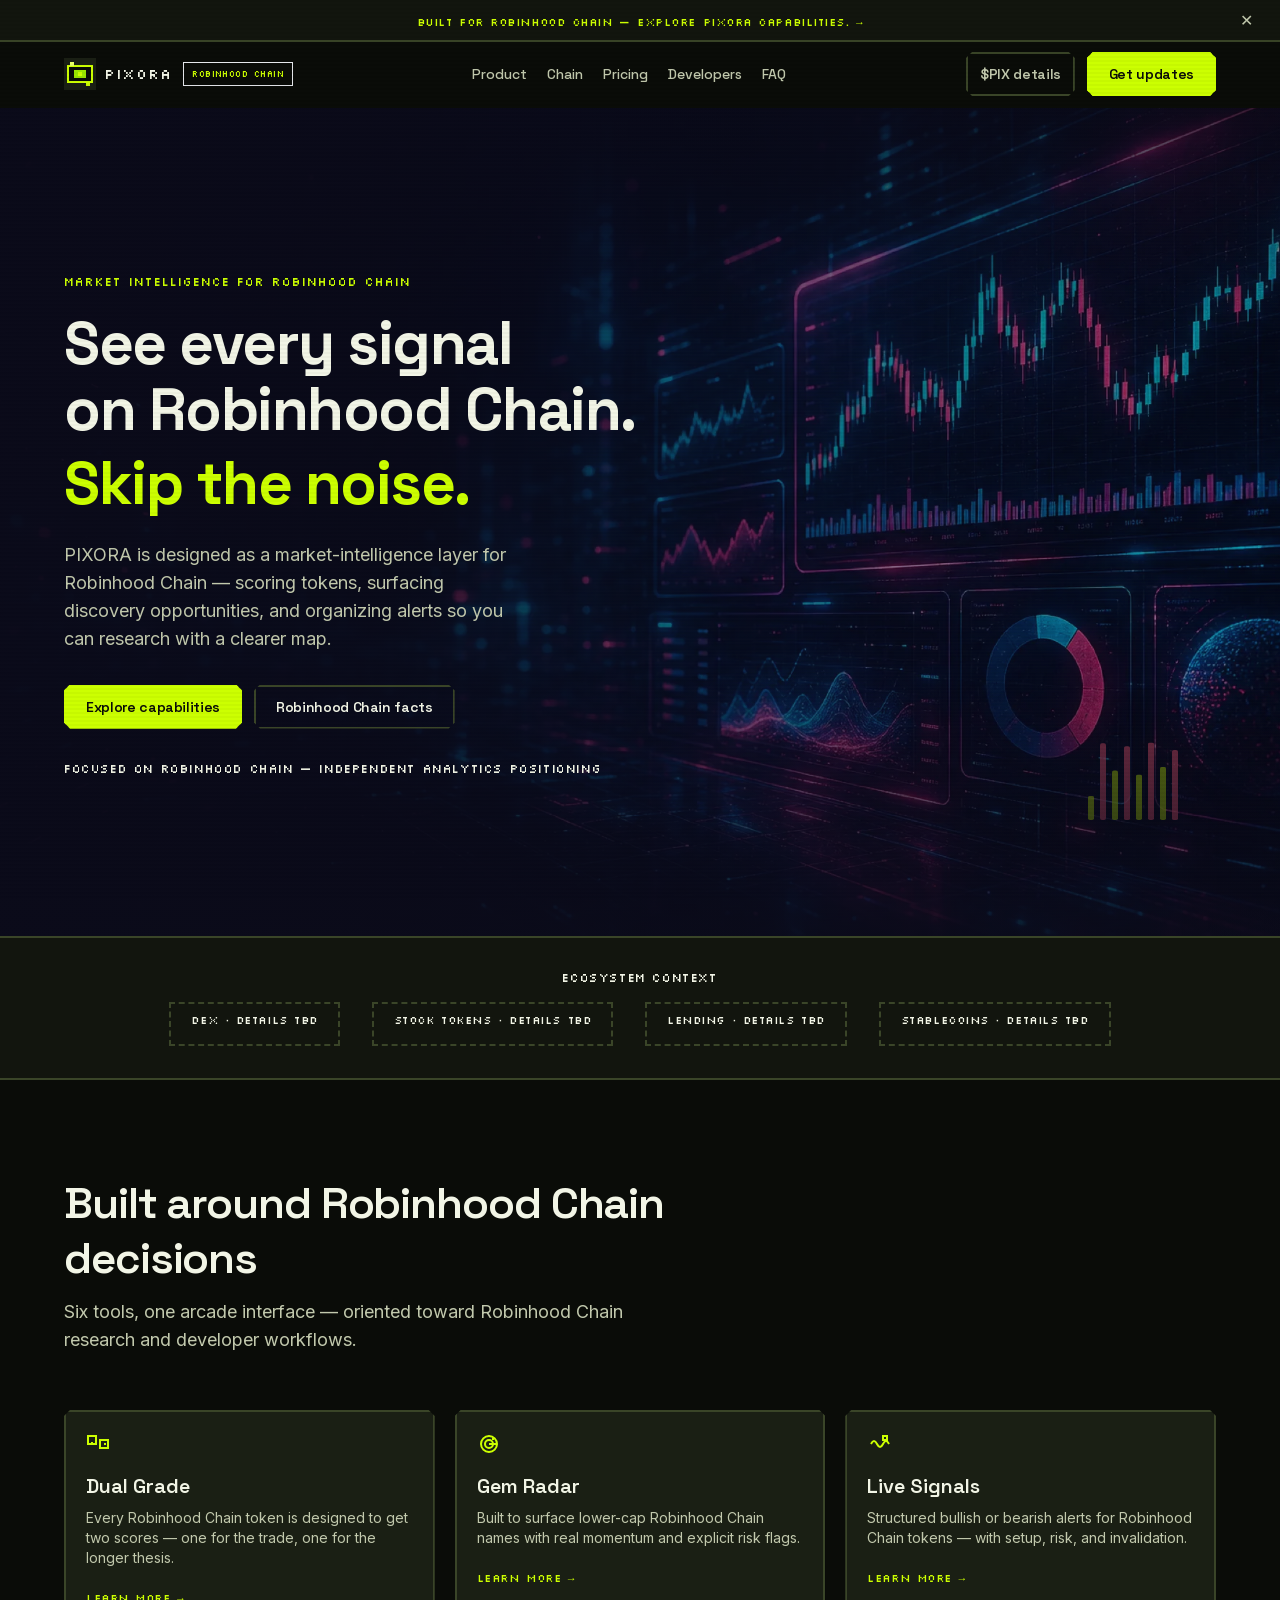
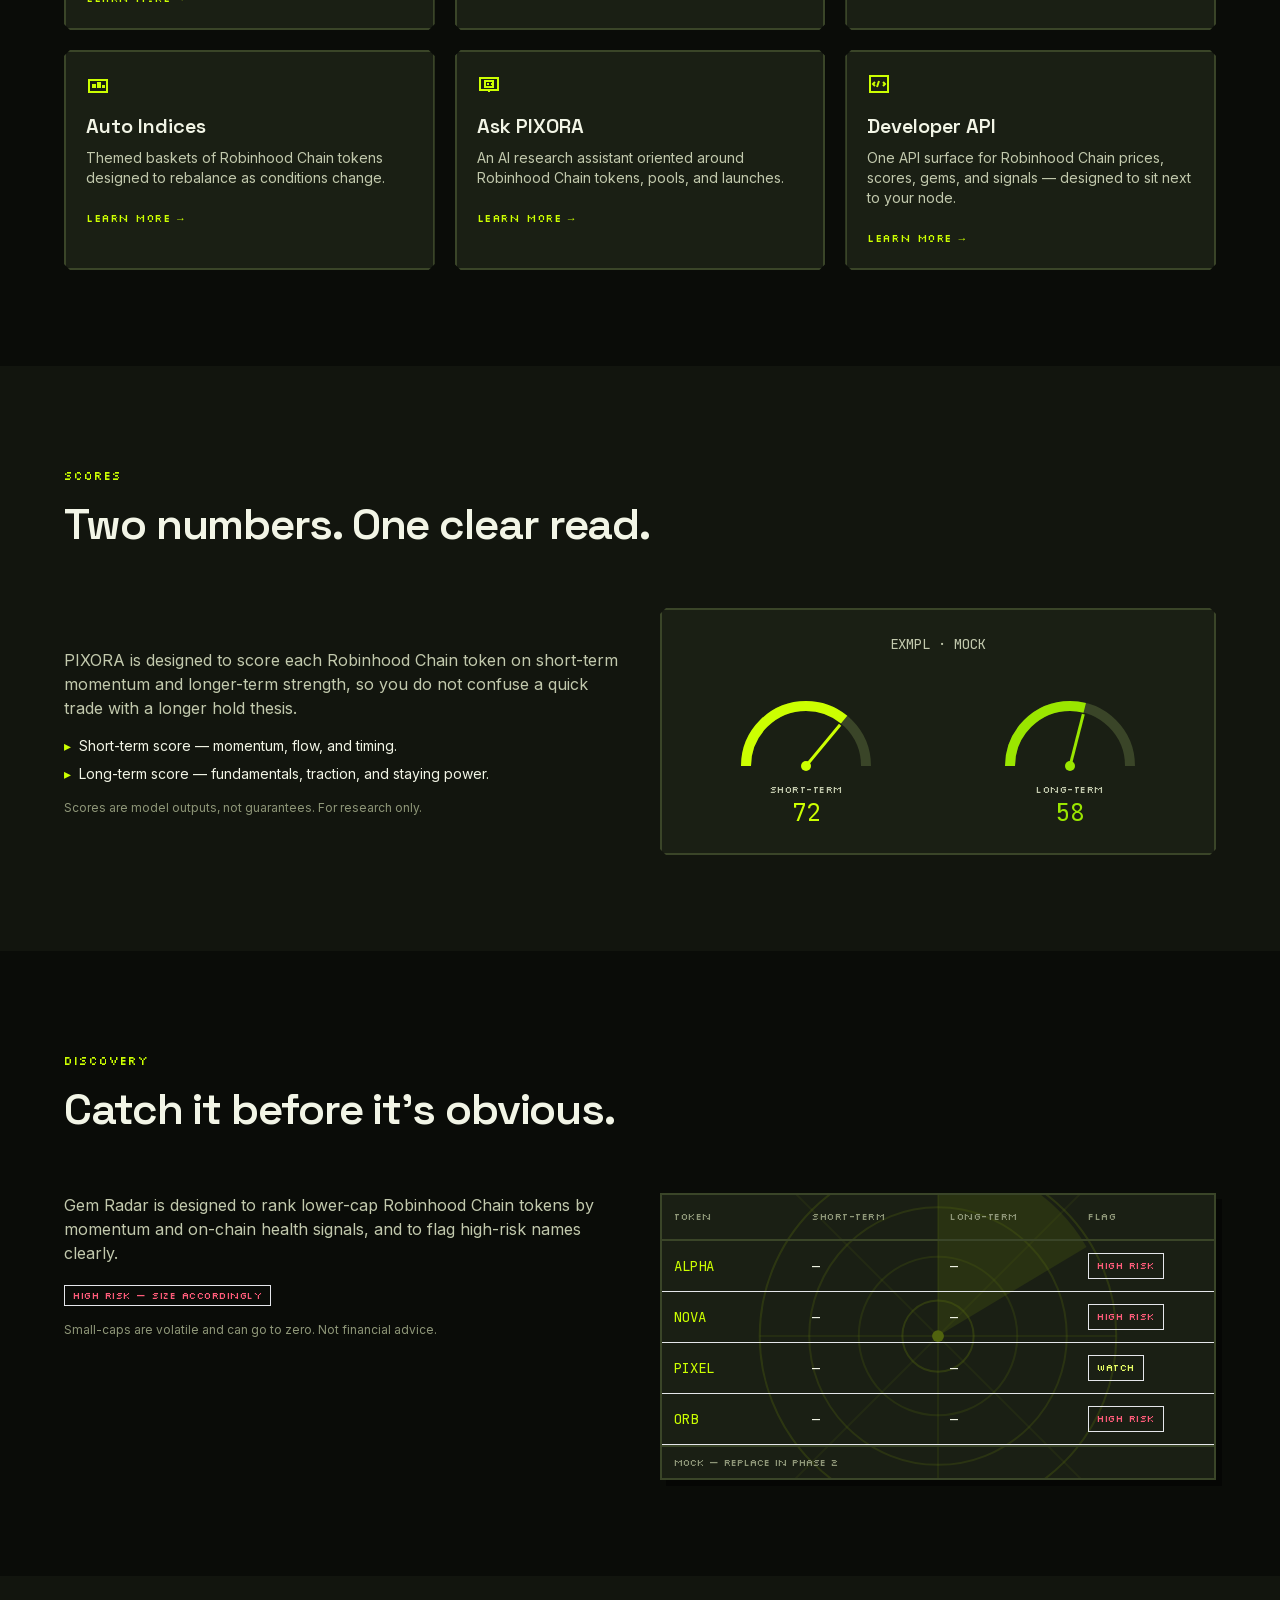
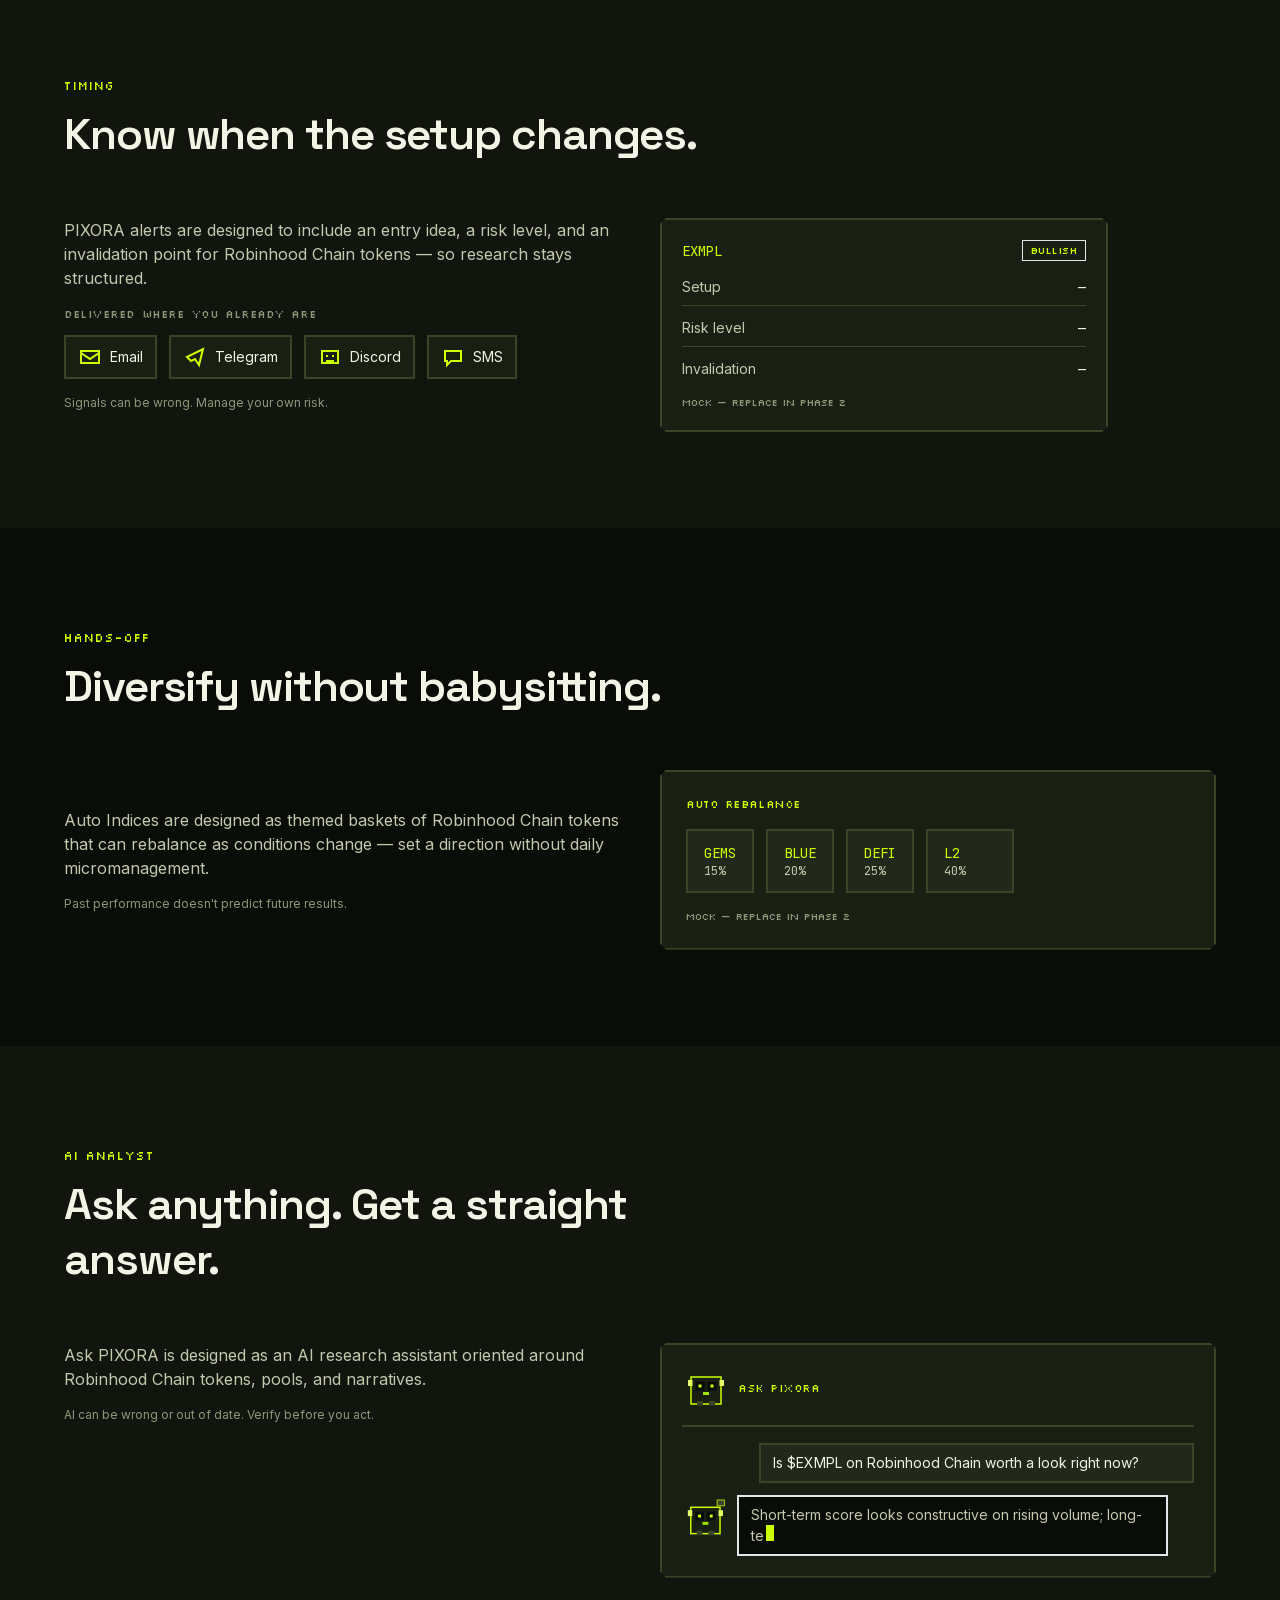
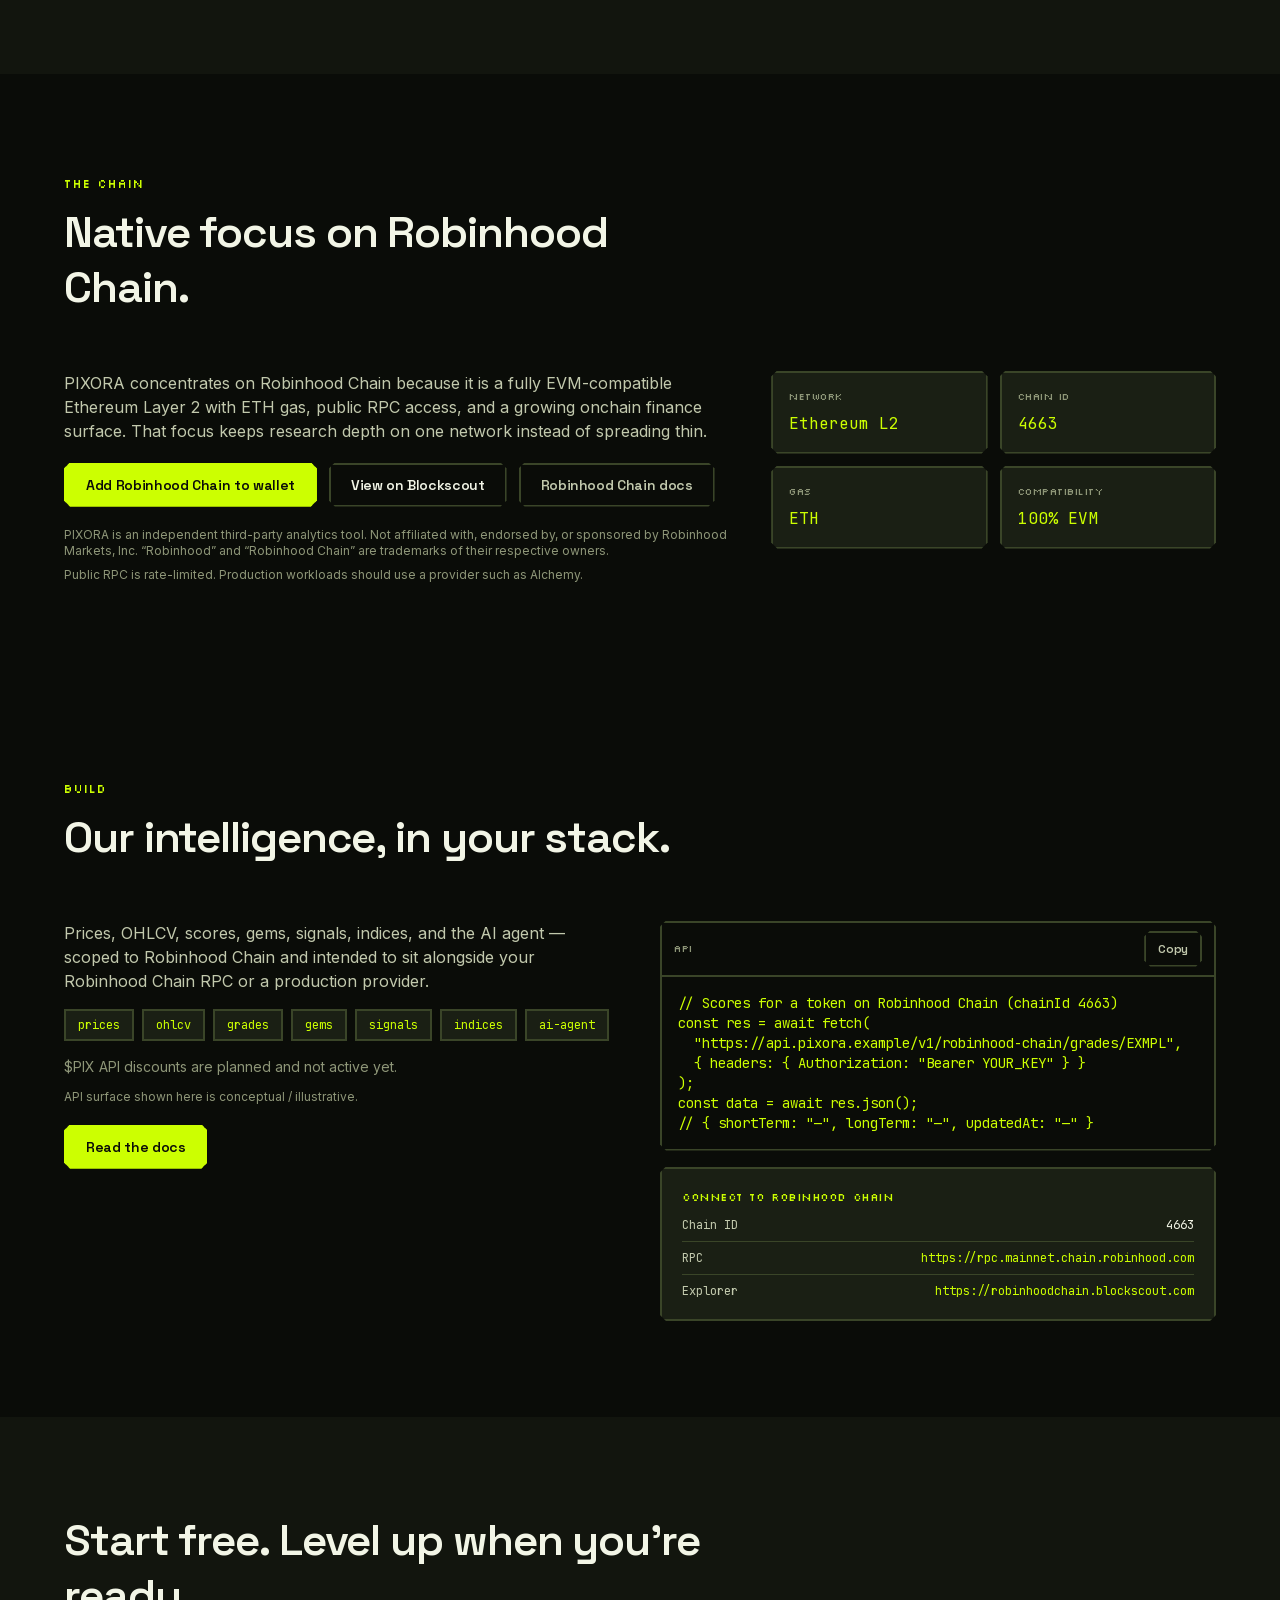
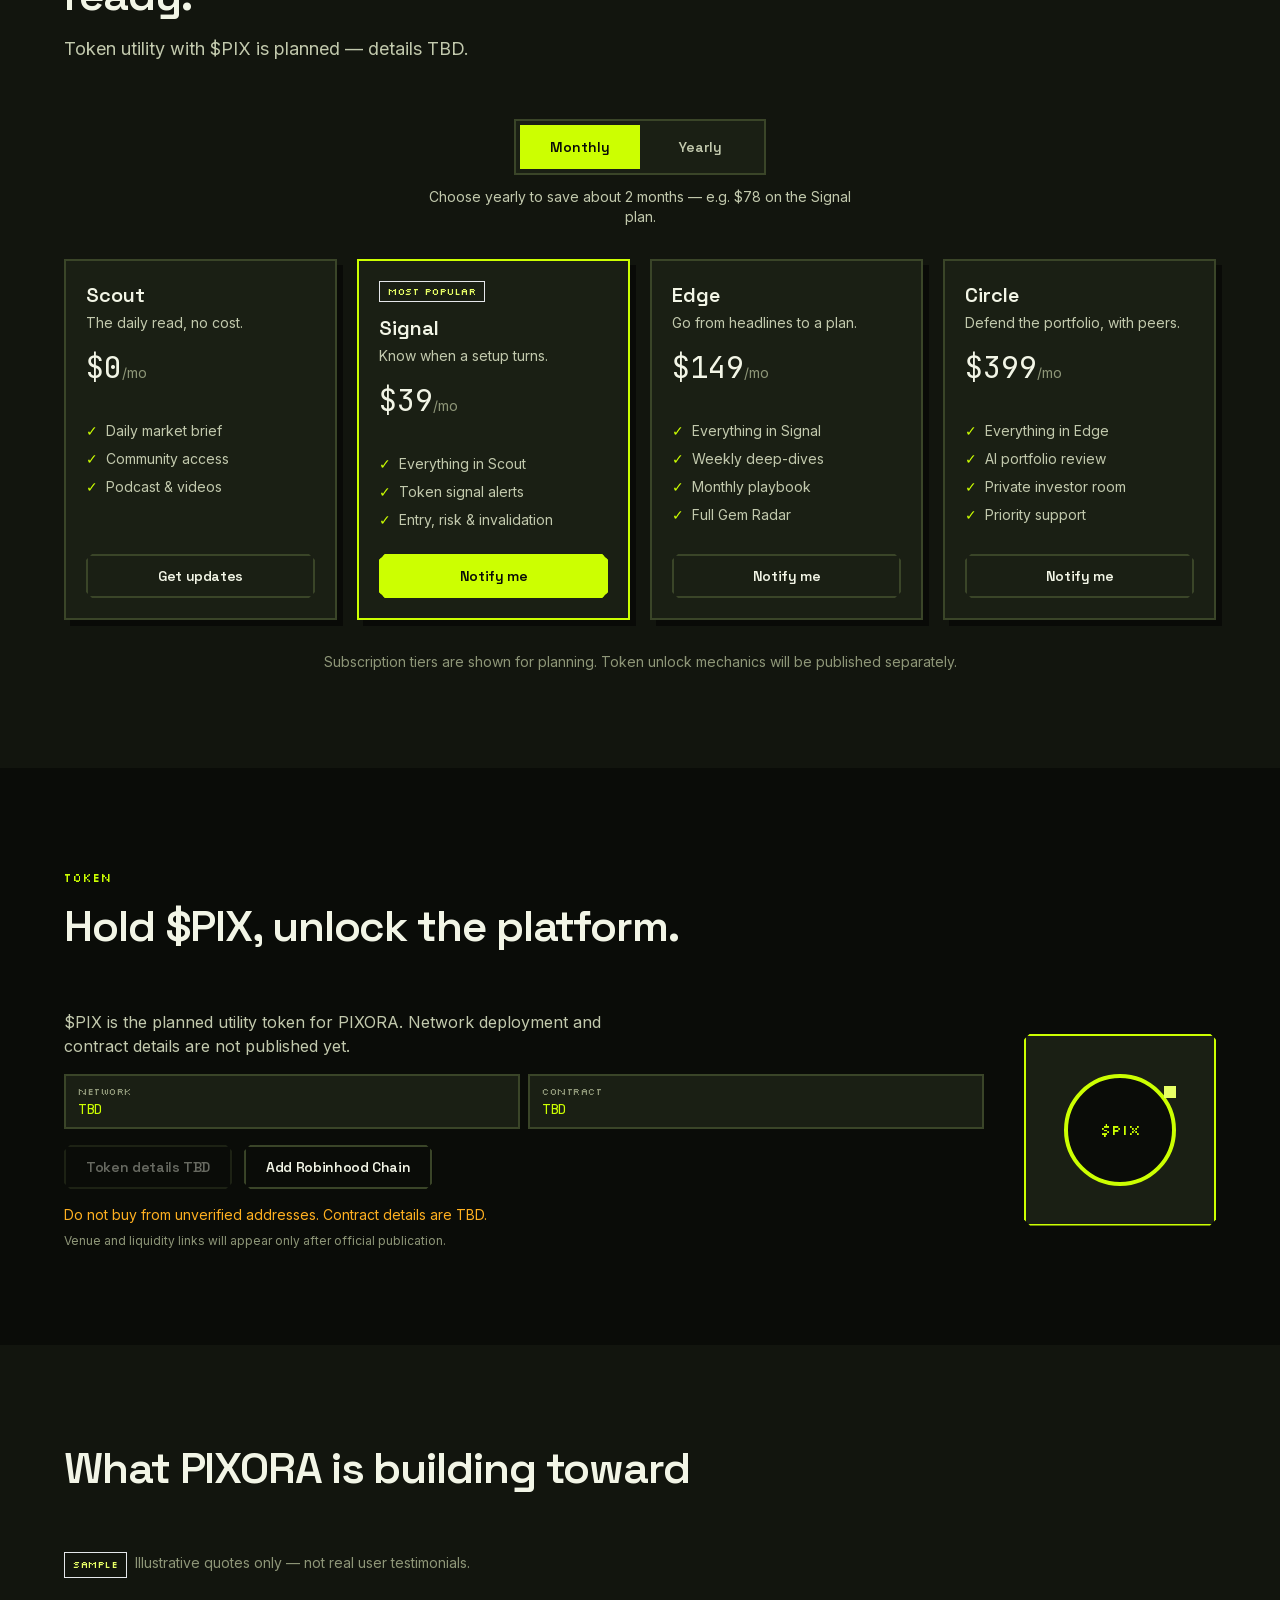
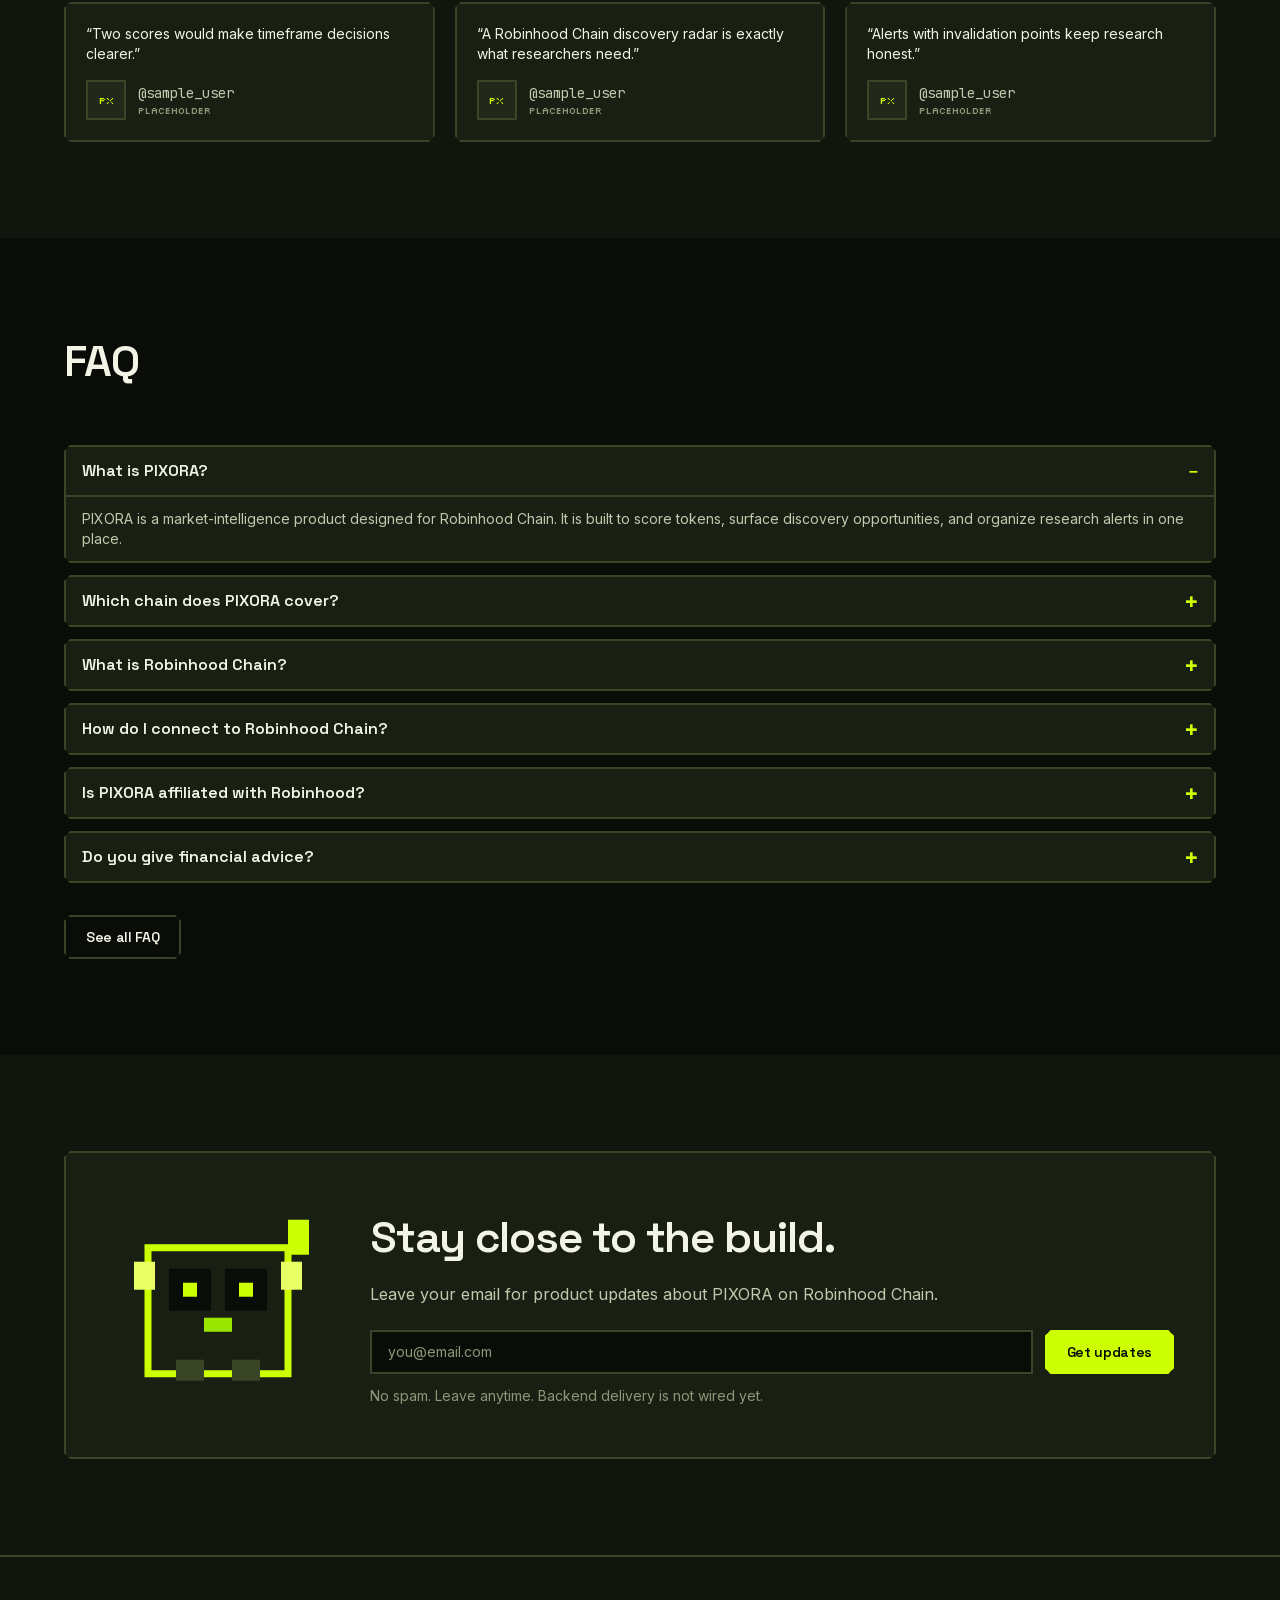
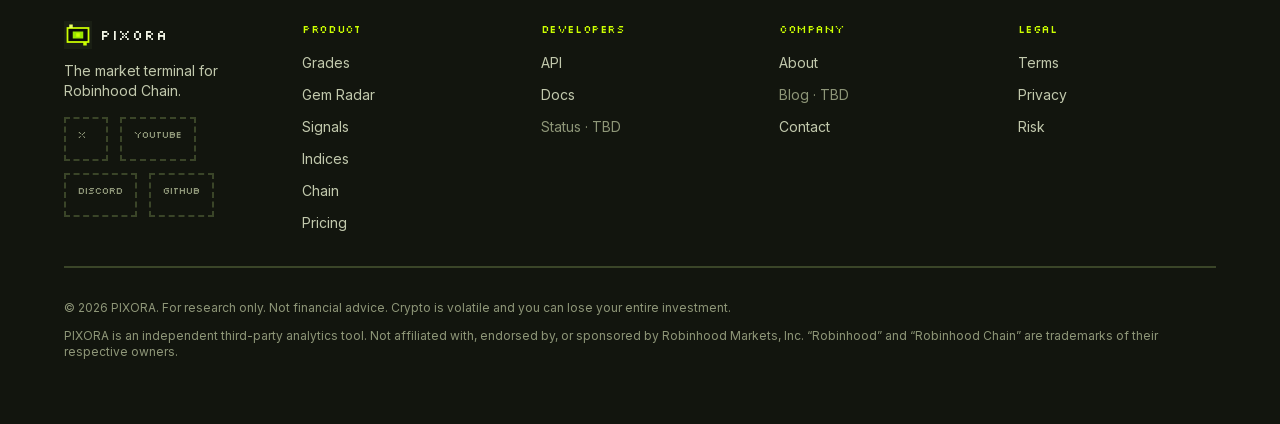
==== commit 53e1893b: "add" ====
--- a/index.html
+++ b/index.html
@@ -1,8 +1,8 @@
-<!DOCTYPE html><html lang="en"><head><meta charSet="utf-8"/><meta name="viewport" content="width=device-width, initial-scale=1"/><link rel="preload" href="/_next/static/media/36966cca54120369-s.p.woff2" as="font" crossorigin="" type="font/woff2"/><link rel="preload" href="/_next/static/media/bb3ef058b751a6ad-s.p.woff2" as="font" crossorigin="" type="font/woff2"/><link rel="preload" href="/_next/static/media/cd21efaca8026c00-s.p.woff2" as="font" crossorigin="" type="font/woff2"/><link rel="preload" href="/_next/static/media/e4af272ccee01ff0-s.p.woff2" as="font" crossorigin="" type="font/woff2"/><link rel="stylesheet" href="/_next/static/css/34330e1ccbf98aa7.css" data-precedence="next"/><link rel="preload" as="script" fetchPriority="low" href="/_next/static/chunks/webpack-b4691cfa1167f748.js"/><script src="/_next/static/chunks/fd9d1056-ac47f7b4a1759b90.js" async=""></script><script src="/_next/static/chunks/117-aba1c39e933ef17c.js" async=""></script><script src="/_next/static/chunks/main-app-b367c24e3bdda0e7.js" async=""></script><script src="/_next/static/chunks/137-a3e1f3eebce6c471.js" async=""></script><script src="/_next/static/chunks/648-72a559f8085f5372.js" async=""></script><script src="/_next/static/chunks/372-f726cdbb1d85a0af.js" async=""></script><script src="/_next/static/chunks/421-0b4ce9732d44ec09.js" async=""></script><script src="/_next/static/chunks/app/page-c6aa08e1152ed5e8.js" async=""></script><script src="/_next/static/chunks/app/layout-ce8d9ef32dcf0416.js" async=""></script><script src="/_next/static/chunks/app/not-found-2658ea260125fe6f.js" async=""></script><meta name="theme-color" content="#0B0B1A"/><title>PIXORA — AI analytics for Robinhood Chain</title><meta name="description" content="PIXORA is the market-intelligence layer for Robinhood Chain: token scores, structured alerts, and discovery tools for Robinhood Chain research. Research only — not financial advice."/><meta name="keywords" content="Robinhood Chain,Robinhood Chain analytics,Robinhood Chain tokens,crypto analytics,token scores,market intelligence,AI crypto research"/><meta name="robots" content="index, follow"/><meta property="og:title" content="PIXORA — Market intelligence for Robinhood Chain"/><meta property="og:description" content="Token scores, discovery tools, and structured alerts designed for Robinhood Chain. Research only."/><meta property="og:site_name" content="PIXORA"/><meta property="og:image" content="https://pixora.example/img/og.svg"/><meta property="og:image:width" content="1200"/><meta property="og:image:height" content="630"/><meta property="og:image:alt" content="PIXORA — Market intelligence for Robinhood Chain"/><meta property="og:type" content="website"/><meta name="twitter:card" content="summary_large_image"/><meta name="twitter:title" content="PIXORA — Market intelligence for Robinhood Chain"/><meta name="twitter:description" content="Token scores, discovery tools, and structured alerts designed for Robinhood Chain."/><meta name="twitter:image" content="https://pixora.example/img/og.svg"/><link rel="icon" href="/icons/icon.svg" type="image/svg+xml"/><link rel="apple-touch-icon" href="/icons/icon.svg"/><meta name="next-size-adjust"/><script src="/_next/static/chunks/polyfills-42372ed130431b0a.js" noModule=""></script></head><body class="__variable_0f99ce __variable_dd5b2f __variable_f367f3 __variable_3c557b font-sans"><div aria-hidden="true" class="pointer-events-none fixed inset-0 z-[70] opacity-[0.035]" style="background-image:repeating-linear-gradient(0deg, transparent, transparent 2px, rgba(0,0,0,.8) 2px, rgba(0,0,0,.8) 4px)"></div><header class="sticky top-0 z-40 border-b-2 transition-colors duration-pixel border-transparent bg-transparent"><div class="mx-auto flex h-16 max-w-container items-center justify-between gap-3 px-4 md:px-6"><div class="flex min-w-0 items-center gap-2 sm:gap-3"><a class="flex min-w-0 items-center gap-2 text-text" href="/"><svg viewBox="0 0 32 32" class="h-8 w-8 shrink-0" aria-hidden="true" fill="none" xmlns="http://www.w3.org/2000/svg"><rect width="32" height="32" fill="#1B1B38"></rect><rect x="4" y="8" width="24" height="16" fill="#0B0B1A" stroke="#37E6FF" stroke-width="2"></rect><rect x="10" y="12" width="12" height="8" fill="#FF3D9A"></rect><rect x="14" y="14" width="4" height="4" fill="#37E6FF"></rect><rect x="6" y="4" width="4" height="4" fill="#FFC24B"></rect><rect x="22" y="24" width="4" height="4" fill="#37E6FF"></rect></svg><span class="font-pixel text-sm tracking-wider">PIXORA</span></a><span class="hidden max-w-[9.5rem] truncate border border-secondary/50 bg-secondary/10 px-2 py-1 font-pixel text-[9px] uppercase tracking-wider text-secondary sm:inline-block md:max-w-none">Robinhood Chain</span></div><nav class="hidden items-center gap-5 xl:flex" aria-label="Primary"><a class="group relative font-heading text-sm font-medium transition-colors duration-pixel text-text-muted hover:text-text" href="/#pillars">Product<span class="absolute -bottom-1 left-0 h-0.5 bg-secondary transition-all duration-pixel w-0 group-hover:w-full"></span></a><a class="group relative font-heading text-sm font-medium transition-colors duration-pixel text-text-muted hover:text-text" href="/#chain">Chain<span class="absolute -bottom-1 left-0 h-0.5 bg-secondary transition-all duration-pixel w-0 group-hover:w-full"></span></a><a class="group relative font-heading text-sm font-medium transition-colors duration-pixel text-text-muted hover:text-text" href="/pricing/">Pricing<span class="absolute -bottom-1 left-0 h-0.5 bg-secondary transition-all duration-pixel w-0 group-hover:w-full"></span></a><a class="group relative font-heading text-sm font-medium transition-colors duration-pixel text-text-muted hover:text-text" href="/developers/">Developers<span class="absolute -bottom-1 left-0 h-0.5 bg-secondary transition-all duration-pixel w-0 group-hover:w-full"></span></a><a class="group relative font-heading text-sm font-medium transition-colors duration-pixel text-text-muted hover:text-text" href="/faq/">FAQ<span class="absolute -bottom-1 left-0 h-0.5 bg-secondary transition-all duration-pixel w-0 group-hover:w-full"></span></a></nav><div class="hidden items-center gap-3 lg:flex"><a class="inline-flex items-center justify-center gap-2 py-2.5 font-heading text-sm font-semibold tracking-tight clip-pixel transition-all duration-pixel ease-pixel active:translate-y-0.5 active:shadow-none disabled:cursor-not-allowed disabled:opacity-40 disabled:active:translate-y-0 focus-visible:outline-2 focus-visible:outline-offset-2 focus-visible:outline-secondary bg-transparent text-text-muted border-2 border-line hover:text-secondary hover:border-secondary min-h-10 px-3" href="/#token">$PIX details</a><a class="inline-flex min-h-11 items-center justify-center gap-2 px-5 py-2.5 font-heading text-sm font-semibold tracking-tight clip-pixel transition-all duration-pixel ease-pixel active:translate-y-0.5 active:shadow-none disabled:cursor-not-allowed disabled:opacity-40 disabled:active:translate-y-0 focus-visible:outline-2 focus-visible:outline-offset-2 focus-visible:outline-secondary bg-primary text-on-primary border-2 border-primary hover:bg-primary-press shadow-hard hover:shadow-hard-sm" href="/#final-cta">Get updates</a></div><button type="button" class="min-h-11 min-w-11 border-2 border-line px-3 font-pixel text-xs text-secondary lg:hidden" aria-label="Open menu" aria-expanded="false" aria-controls=":R3cq:">MENU</button></div></header><main class="min-w-0 overflow-x-hidden"><section class="relative flex min-h-[min(92vh,920px)] items-center overflow-hidden py-16 md:py-24"><div class="absolute inset-0 overflow-hidden" aria-hidden="true"><div class="absolute inset-[-4%]"><picture><source srcSet="/img/hero-bg.webp" type="image/webp"/><img src="/img/hero-bg.jpg" alt="" width="1920" height="1280" decoding="async" fetchPriority="high" class="h-full w-full object-cover object-[72%_center] md:object-[78%_center]" draggable="false"/></picture></div><div class="pointer-events-none absolute -right-10 top-1/4 h-72 w-72 rounded-full bg-secondary/20 blur-3xl animate-pulse"></div><div class="pointer-events-none absolute bottom-10 right-1/4 h-56 w-56 rounded-full bg-primary/20 blur-3xl animate-pulse"></div><div class="pointer-events-none absolute bottom-[14%] right-[8%] hidden items-end gap-1.5 opacity-70 md:flex"><div class="w-1.5 origin-bottom rounded-sm" style="height:42px;background:#3DF5A0"></div><div class="w-1.5 origin-bottom rounded-sm" style="height:78px;background:#FF5C7A"></div><div class="w-1.5 origin-bottom rounded-sm" style="height:56px;background:#3DF5A0"></div><div class="w-1.5 origin-bottom rounded-sm" style="height:96px;background:#FF5C7A"></div><div class="w-1.5 origin-bottom rounded-sm" style="height:64px;background:#3DF5A0"></div><div class="w-1.5 origin-bottom rounded-sm" style="height:110px;background:#FF5C7A"></div><div class="w-1.5 origin-bottom rounded-sm" style="height:72px;background:#3DF5A0"></div><div class="w-1.5 origin-bottom rounded-sm" style="height:88px;background:#FF5C7A"></div></div><div class="pointer-events-none absolute inset-0 opacity-[0.12]" style="background-image:repeating-linear-gradient(0deg, transparent, transparent 2px, rgba(55,230,255,0.08) 2px, rgba(55,230,255,0.08) 3px)"></div><div class="absolute inset-0" style="background:linear-gradient(90deg, rgba(11,11,26,0.96) 0%, rgba(11,11,26,0.88) 28%, rgba(11,11,26,0.58) 52%, rgba(11,11,26,0.32) 100%),
-            linear-gradient(180deg, rgba(11,11,26,0.62) 0%, transparent 26%, transparent 68%, rgba(11,11,26,0.78) 100%)"></div></div><div class="mx-auto w-full max-w-container px-4 md:px-6 relative z-10 min-w-0"><div class="max-w-[38rem] min-w-0 md:max-w-[42rem]"><div style="opacity:0;transform:translateY(14px)"><span class="inline-block font-pixel text-[12px] uppercase tracking-[1px] text-secondary mb-4 md:mb-5">MARKET INTELLIGENCE FOR ROBINHOOD CHAIN</span></div><h1 class="max-w-[20ch] font-heading text-[clamp(2.15rem,5vw,3.75rem)] font-bold leading-[1.1] tracking-tight text-text" style="opacity:0;transform:translateY(14px)"><span class="block">See every signal</span><span class="block">on Robinhood Chain.</span><span class="mt-1 block text-secondary md:mt-2">Skip the noise.</span></h1><p class="mt-5 max-w-[36ch] text-pretty text-base leading-relaxed text-text-muted md:mt-6 md:max-w-[42ch] md:text-lg" style="opacity:0;transform:translateY(14px)">PIXORA is designed as a market-intelligence layer for Robinhood Chain — scoring tokens, surfacing discovery opportunities, and organizing alerts so you can research with a clearer map.</p><div class="mt-7 flex flex-wrap gap-3 md:mt-8" style="opacity:0;transform:translateY(14px)"><a class="inline-flex min-h-11 items-center justify-center gap-2 px-5 py-2.5 font-heading text-sm font-semibold tracking-tight clip-pixel transition-all duration-pixel ease-pixel active:translate-y-0.5 active:shadow-none disabled:cursor-not-allowed disabled:opacity-40 disabled:active:translate-y-0 focus-visible:outline-2 focus-visible:outline-offset-2 focus-visible:outline-secondary bg-primary text-on-primary border-2 border-primary hover:bg-primary-press shadow-hard hover:shadow-hard-sm" href="/#pillars">Explore capabilities</a><a class="inline-flex min-h-11 items-center justify-center gap-2 px-5 py-2.5 font-heading text-sm font-semibold tracking-tight clip-pixel transition-all duration-pixel ease-pixel active:translate-y-0.5 active:shadow-none disabled:cursor-not-allowed disabled:opacity-40 disabled:active:translate-y-0 focus-visible:outline-2 focus-visible:outline-offset-2 focus-visible:outline-secondary bg-transparent text-text border-2 border-line hover:border-secondary hover:text-secondary shadow-hard hover:shadow-hard-sm" href="/#chain">Robinhood Chain facts</a></div><p class="mt-7 font-pixel text-[11px] uppercase tracking-wider text-text md:mt-8 md:text-xs" style="opacity:0;transform:translateY(14px)">Focused on Robinhood Chain<!-- --> — <!-- -->Independent analytics positioning</p></div></div></section><section class="border-y-2 border-line bg-surface py-8"><div class="mx-auto w-full max-w-container px-4 md:px-6"><p class="mb-4 text-center font-pixel text-xs uppercase tracking-wider text-text">Ecosystem context</p><div class="flex flex-wrap items-center justify-center gap-4 md:gap-8"><div class="min-h-11 border-2 border-dashed border-line px-5 py-2 font-pixel text-[11px] uppercase tracking-wider text-text">DEX<!-- --> · <!-- -->Details TBD</div><div class="min-h-11 border-2 border-dashed border-line px-5 py-2 font-pixel text-[11px] uppercase tracking-wider text-text">STOCK TOKENS<!-- --> · <!-- -->Details TBD</div><div class="min-h-11 border-2 border-dashed border-line px-5 py-2 font-pixel text-[11px] uppercase tracking-wider text-text">LENDING<!-- --> · <!-- -->Details TBD</div><div class="min-h-11 border-2 border-dashed border-line px-5 py-2 font-pixel text-[11px] uppercase tracking-wider text-text">STABLECOINS<!-- --> · <!-- -->Details TBD</div></div></div></section><section id="pillars" class="py-16 md:py-24 bg-bg"><div class="mx-auto w-full max-w-container px-4 md:px-6"><div class="mb-10 max-w-2xl md:mb-14"><h2 class="font-heading text-[30px] font-semibold leading-tight tracking-tight text-text md:text-[44px]">Built around Robinhood Chain decisions</h2><p class="mt-3 max-w-xl text-base text-text-muted md:text-lg">Six tools, one arcade interface — oriented toward Robinhood Chain research and developer workflows.</p></div><div class="min-w-0 grid gap-5 sm:grid-cols-2 lg:grid-cols-3"><div class="min-w-0" style="opacity:0;transform:translateY(14px)"><div class="border-2 border-line bg-card p-5 shadow-hard clip-pixel transition-all duration-pixel ease-pixel hover:-translate-y-0.5 hover:border-secondary hover:shadow-hard-sm h-full"><svg width="24" height="24" viewBox="0 0 24 24" fill="none" xmlns="http://www.w3.org/2000/svg" class="h-6 w-6 mb-4 text-secondary" role="img"><title>Dual Grade</title><rect x="2" y="4" width="8" height="8" stroke="currentColor" stroke-width="2"></rect><rect x="14" y="8" width="8" height="8" stroke="currentColor" stroke-width="2"></rect><path d="M6 10v2M18 12h2" stroke="currentColor" stroke-width="2"></path></svg><h3 class="mb-2 font-heading text-xl font-semibold text-text">Dual Grade</h3><p class="mb-4 text-sm text-text-muted">Every Robinhood Chain token is designed to get two scores — one for the trade, one for the longer thesis.</p><a class="font-pixel text-[11px] uppercase tracking-wider text-secondary hover:text-primary" href="/#dual-grade">Learn more →</a></div></div><div class="min-w-0" style="opacity:0;transform:translateY(14px)"><div class="border-2 border-line bg-card p-5 shadow-hard clip-pixel transition-all duration-pixel ease-pixel hover:-translate-y-0.5 hover:border-secondary hover:shadow-hard-sm h-full"><svg width="24" height="24" viewBox="0 0 24 24" fill="none" xmlns="http://www.w3.org/2000/svg" class="h-6 w-6 mb-4 text-secondary" role="img"><title>Gem Radar</title><circle cx="12" cy="12" r="8" stroke="currentColor" stroke-width="2"></circle><circle cx="12" cy="12" r="4" stroke="currentColor" stroke-width="2"></circle><path d="M12 12h8" stroke="currentColor" stroke-width="2"></path><rect x="15" y="6" width="2" height="2" fill="currentColor"></rect></svg><h3 class="mb-2 font-heading text-xl font-semibold text-text">Gem Radar</h3><p class="mb-4 text-sm text-text-muted">Built to surface lower-cap Robinhood Chain names with real momentum and explicit risk flags.</p><a class="font-pixel text-[11px] uppercase tracking-wider text-secondary hover:text-primary" href="/#gem-radar">Learn more →</a></div></div><div class="min-w-0" style="opacity:0;transform:translateY(14px)"><div class="border-2 border-line bg-card p-5 shadow-hard clip-pixel transition-all duration-pixel ease-pixel hover:-translate-y-0.5 hover:border-secondary hover:shadow-hard-sm h-full"><svg width="24" height="24" viewBox="0 0 24 24" fill="none" xmlns="http://www.w3.org/2000/svg" class="h-6 w-6 mb-4 text-secondary" role="img"><title>Live Signals</title><path d="M4 12c2-4 4-4 6 0s4 4 6 0 4-4 6 0" stroke="currentColor" stroke-width="2"></path><rect x="16" y="4" width="4" height="4" stroke="currentColor" stroke-width="2"></rect><path d="M18 8v2" stroke="currentColor" stroke-width="2"></path></svg><h3 class="mb-2 font-heading text-xl font-semibold text-text">Live Signals</h3><p class="mb-4 text-sm text-text-muted">Structured bullish or bearish alerts for Robinhood Chain tokens — with setup, risk, and invalidation.</p><a class="font-pixel text-[11px] uppercase tracking-wider text-secondary hover:text-primary" href="/#signals">Learn more →</a></div></div><div class="min-w-0" style="opacity:0;transform:translateY(14px)"><div class="border-2 border-line bg-card p-5 shadow-hard clip-pixel transition-all duration-pixel ease-pixel hover:-translate-y-0.5 hover:border-secondary hover:shadow-hard-sm h-full"><svg width="24" height="24" viewBox="0 0 24 24" fill="none" xmlns="http://www.w3.org/2000/svg" class="h-6 w-6 mb-4 text-secondary" role="img"><title>Auto Indices</title><rect x="3" y="8" width="18" height="12" stroke="currentColor" stroke-width="2"></rect><rect x="6" y="12" width="4" height="4" fill="currentColor"></rect><rect x="11" y="10" width="4" height="6" fill="currentColor"></rect><rect x="16" y="13" width="3" height="3" fill="currentColor"></rect></svg><h3 class="mb-2 font-heading text-xl font-semibold text-text">Auto Indices</h3><p class="mb-4 text-sm text-text-muted">Themed baskets of Robinhood Chain tokens designed to rebalance as conditions change.</p><a class="font-pixel text-[11px] uppercase tracking-wider text-secondary hover:text-primary" href="/#indices">Learn more →</a></div></div><div class="min-w-0" style="opacity:0;transform:translateY(14px)"><div class="border-2 border-line bg-card p-5 shadow-hard clip-pixel transition-all duration-pixel ease-pixel hover:-translate-y-0.5 hover:border-secondary hover:shadow-hard-sm h-full"><svg width="24" height="24" viewBox="0 0 24 24" fill="none" xmlns="http://www.w3.org/2000/svg" class="h-6 w-6 mb-4 text-secondary" role="img"><title>Ask PIXORA</title><rect x="3" y="6" width="18" height="12" stroke="currentColor" stroke-width="2"></rect><rect x="8" y="9" width="8" height="6" stroke="currentColor" stroke-width="2"></rect><rect x="10" y="11" width="2" height="2" fill="currentColor"></rect><rect x="14" y="11" width="2" height="2" fill="currentColor"></rect><path d="M12 18v2" stroke="currentColor" stroke-width="2"></path></svg><h3 class="mb-2 font-heading text-xl font-semibold text-text">Ask PIXORA</h3><p class="mb-4 text-sm text-text-muted">An AI research assistant oriented around Robinhood Chain tokens, pools, and launches.</p><a class="font-pixel text-[11px] uppercase tracking-wider text-secondary hover:text-primary" href="/#ai-agent">Learn more →</a></div></div><div class="min-w-0" style="opacity:0;transform:translateY(14px)"><div class="border-2 border-line bg-card p-5 shadow-hard clip-pixel transition-all duration-pixel ease-pixel hover:-translate-y-0.5 hover:border-secondary hover:shadow-hard-sm h-full"><svg width="24" height="24" viewBox="0 0 24 24" fill="none" xmlns="http://www.w3.org/2000/svg" class="h-6 w-6 mb-4 text-secondary" role="img"><title>Developer API</title><rect x="3" y="4" width="18" height="16" stroke="currentColor" stroke-width="2"></rect><path d="M8 10l-2 2 2 2M16 10l2 2-2 2M12 9l-2 6" stroke="currentColor" stroke-width="2"></path></svg><h3 class="mb-2 font-heading text-xl font-semibold text-text">Developer API</h3><p class="mb-4 text-sm text-text-muted">One API surface for Robinhood Chain prices, scores, gems, and signals — designed to sit next to your node.</p><a class="font-pixel text-[11px] uppercase tracking-wider text-secondary hover:text-primary" href="/developers/">Learn more →</a></div></div></div></div></section><section id="dual-grade" class="py-16 md:py-24 bg-surface"><div class="mx-auto w-full max-w-container px-4 md:px-6"><div class="mb-10 max-w-2xl md:mb-14"><span class="inline-block font-pixel text-[12px] uppercase tracking-[1px] text-secondary mb-3">SCORES</span><h2 class="font-heading text-[30px] font-semibold leading-tight tracking-tight text-text md:text-[44px]">Two numbers. One clear read.</h2></div><div class="min-w-0 grid items-center gap-10 lg:grid-cols-2" style="opacity:0;transform:translateY(14px)"><div><p class="mb-4 text-text-muted">PIXORA is designed to score each Robinhood Chain token on short-term momentum and longer-term strength, so you do not confuse a quick trade with a longer hold thesis.</p><ul class="mb-4 space-y-2"><li class="flex gap-2 text-sm text-text"><span class="text-secondary" aria-hidden="true">▸</span>Short-term score — momentum, flow, and timing.</li><li class="flex gap-2 text-sm text-text"><span class="text-secondary" aria-hidden="true">▸</span>Long-term score — fundamentals, traction, and staying power.</li></ul><p class="text-xs text-text-dim">Scores are model outputs, not guarantees. For research only.</p></div><div class="border-2 border-line bg-card p-6 shadow-hard clip-pixel"><p class="mb-4 text-center font-mono text-sm text-text-muted">EXMPL<!-- --> · MOCK</p><div class="flex flex-wrap justify-around gap-6"><div class="flex flex-col items-center"><div class="relative h-28 w-40"><svg viewBox="0 0 160 100" class="h-full w-full"><path d="M20 90 A60 60 0 0 1 140 90" fill="none" stroke="#2E2E57" stroke-width="10"></path><path d="M20 90 A60 60 0 0 1 140 90" fill="none" stroke="#37E6FF" stroke-width="10" stroke-dasharray="0 188"></path><line x1="80" y1="90" x2="28" y2="90" stroke="#37E6FF" stroke-width="3" stroke-linecap="square"></line><circle cx="80" cy="90" r="5" fill="#37E6FF"></circle></svg></div><p class="font-pixel text-[10px] uppercase tracking-wider text-text-muted">Short-term</p><p class="font-mono text-2xl tabular-nums" style="color:#37E6FF">0</p></div><div class="flex flex-col items-center"><div class="relative h-28 w-40"><svg viewBox="0 0 160 100" class="h-full w-full"><path d="M20 90 A60 60 0 0 1 140 90" fill="none" stroke="#2E2E57" stroke-width="10"></path><path d="M20 90 A60 60 0 0 1 140 90" fill="none" stroke="#FF3D9A" stroke-width="10" stroke-dasharray="0 188"></path><line x1="80" y1="90" x2="28" y2="90" stroke="#FF3D9A" stroke-width="3" stroke-linecap="square"></line><circle cx="80" cy="90" r="5" fill="#FF3D9A"></circle></svg></div><p class="font-pixel text-[10px] uppercase tracking-wider text-text-muted">Long-term</p><p class="font-mono text-2xl tabular-nums" style="color:#FF3D9A">0</p></div></div></div></div></div></section><section id="gem-radar" class="py-16 md:py-24 bg-bg"><div class="mx-auto w-full max-w-container px-4 md:px-6"><div class="mb-10 max-w-2xl md:mb-14"><span class="inline-block font-pixel text-[12px] uppercase tracking-[1px] text-secondary mb-3">DISCOVERY</span><h2 class="font-heading text-[30px] font-semibold leading-tight tracking-tight text-text md:text-[44px]">Catch it before it&#x27;s obvious.</h2></div><div class="grid min-w-0 items-start gap-10 lg:grid-cols-2"><div class="min-w-0" style="opacity:0;transform:translateY(14px)"><p class="mb-4 text-text-muted">Gem Radar is designed to rank lower-cap Robinhood Chain tokens by momentum and on-chain health signals, and to flag high-risk names clearly.</p><span class="inline-flex items-center px-2 py-0.5 font-pixel text-[10px] uppercase tracking-wider bg-down/15 text-down border border-down/40 mb-4">HIGH RISK — size accordingly</span><p class="text-xs text-text-dim">Small-caps are volatile and can go to zero. Not financial advice.</p></div><div class="relative min-w-0 overflow-hidden border-2 border-line bg-card shadow-hard"><div aria-hidden="true" class="pointer-events-none absolute inset-0 flex items-center justify-center opacity-30"><svg viewBox="0 0 200 200" class="h-[140%] w-[140%] max-w-none motion-safe:animate-[spin_12s_linear_infinite]"><circle cx="100" cy="100" r="90" fill="none" stroke="#37E6FF" stroke-width="1" opacity="0.35"></circle><circle cx="100" cy="100" r="65" fill="none" stroke="#37E6FF" stroke-width="1" opacity="0.3"></circle><circle cx="100" cy="100" r="40" fill="none" stroke="#37E6FF" stroke-width="1" opacity="0.25"></circle><circle cx="100" cy="100" r="18" fill="none" stroke="#37E6FF" stroke-width="1" opacity="0.4"></circle><line x1="100" y1="10" x2="100" y2="190" stroke="#37E6FF" stroke-width="1" opacity="0.2"></line><line x1="10" y1="100" x2="190" y2="100" stroke="#37E6FF" stroke-width="1" opacity="0.2"></line><line x1="28" y1="28" x2="172" y2="172" stroke="#37E6FF" stroke-width="1" opacity="0.15"></line><line x1="172" y1="28" x2="28" y2="172" stroke="#37E6FF" stroke-width="1" opacity="0.15"></line><path d="M100 100 L100 10 A90 90 0 0 1 175 55 Z" fill="rgba(55,230,255,0.28)"></path><circle cx="100" cy="100" r="3" fill="#37E6FF"></circle></svg></div><div class="relative min-w-0"><table class="w-full table-fixed text-left text-sm"><thead><tr class="border-b-2 border-line font-pixel text-[10px] uppercase tracking-wider text-text-dim"><th class="truncate px-2 py-3 font-normal sm:px-3">Token</th><th class="truncate px-2 py-3 font-normal sm:px-3">Short-term</th><th class="truncate px-2 py-3 font-normal sm:px-3">Long-term</th><th class="truncate px-2 py-3 font-normal sm:px-3">Flag</th></tr></thead><tbody><tr class="border-b border-line/60"><td class="truncate px-2 py-3 font-mono text-secondary sm:px-3">ALPHA</td><td class="truncate px-2 py-3 font-mono tabular-nums text-text sm:px-3">—</td><td class="truncate px-2 py-3 font-mono tabular-nums text-text sm:px-3">—</td><td class="px-2 py-3 sm:px-3"><span class="inline-flex items-center px-2 py-0.5 font-pixel text-[10px] uppercase tracking-wider bg-down/15 text-down border border-down/40">HIGH RISK</span></td></tr><tr class="border-b border-line/60"><td class="truncate px-2 py-3 font-mono text-secondary sm:px-3">NOVA</td><td class="truncate px-2 py-3 font-mono tabular-nums text-text sm:px-3">—</td><td class="truncate px-2 py-3 font-mono tabular-nums text-text sm:px-3">—</td><td class="px-2 py-3 sm:px-3"><span class="inline-flex items-center px-2 py-0.5 font-pixel text-[10px] uppercase tracking-wider bg-down/15 text-down border border-down/40">HIGH RISK</span></td></tr><tr class="border-b border-line/60"><td class="truncate px-2 py-3 font-mono text-secondary sm:px-3">PIXEL</td><td class="truncate px-2 py-3 font-mono tabular-nums text-text sm:px-3">—</td><td class="truncate px-2 py-3 font-mono tabular-nums text-text sm:px-3">—</td><td class="px-2 py-3 sm:px-3"><span class="inline-flex items-center px-2 py-0.5 font-pixel text-[10px] uppercase tracking-wider bg-accent/15 text-accent border border-accent/40">WATCH</span></td></tr><tr class="border-b border-line/60"><td class="truncate px-2 py-3 font-mono text-secondary sm:px-3">ORB</td><td class="truncate px-2 py-3 font-mono tabular-nums text-text sm:px-3">—</td><td class="truncate px-2 py-3 font-mono tabular-nums text-text sm:px-3">—</td><td class="px-2 py-3 sm:px-3"><span class="inline-flex items-center px-2 py-0.5 font-pixel text-[10px] uppercase tracking-wider bg-down/15 text-down border border-down/40">HIGH RISK</span></td></tr></tbody></table></div><p class="relative border-t-2 border-line px-3 py-2 font-pixel text-[10px] uppercase text-text-dim">MOCK — replace in phase 2</p></div></div></div></section><section id="signals" class="py-16 md:py-24 bg-surface"><div class="mx-auto w-full max-w-container px-4 md:px-6"><div class="mb-10 max-w-2xl md:mb-14"><span class="inline-block font-pixel text-[12px] uppercase tracking-[1px] text-secondary mb-3">TIMING</span><h2 class="font-heading text-[30px] font-semibold leading-tight tracking-tight text-text md:text-[44px]">Know when the setup changes.</h2></div><div class="grid items-start gap-10 lg:grid-cols-2"><div class="min-w-0" style="opacity:0;transform:translateY(14px)"><p class="mb-4 text-text-muted">PIXORA alerts are designed to include an entry idea, a risk level, and an invalidation point for Robinhood Chain tokens — so research stays structured.</p><p class="mb-3 font-pixel text-[11px] uppercase tracking-wider text-text-dim">Delivered where you already are</p><div class="mb-4 flex flex-wrap gap-3"><div class="flex min-h-11 items-center gap-2 border-2 border-line bg-card px-3 py-2"><svg width="24" height="24" viewBox="0 0 24 24" fill="none" xmlns="http://www.w3.org/2000/svg" class="h-6 w-6 text-secondary" aria-hidden="true"><rect x="3" y="6" width="18" height="12" stroke="currentColor" stroke-width="2"></rect><path d="M3 8l9 6 9-6" stroke="currentColor" stroke-width="2"></path></svg><span class="text-sm text-text">Email</span></div><div class="flex min-h-11 items-center gap-2 border-2 border-line bg-card px-3 py-2"><svg width="24" height="24" viewBox="0 0 24 24" fill="none" xmlns="http://www.w3.org/2000/svg" class="h-6 w-6 text-secondary" aria-hidden="true"><path d="M4 12l16-8-4 16-4-6-4 2z" stroke="currentColor" stroke-width="2" fill="none"></path></svg><span class="text-sm text-text">Telegram</span></div><div class="flex min-h-11 items-center gap-2 border-2 border-line bg-card px-3 py-2"><svg width="24" height="24" viewBox="0 0 24 24" fill="none" xmlns="http://www.w3.org/2000/svg" class="h-6 w-6 text-secondary" aria-hidden="true"><rect x="4" y="6" width="16" height="12" stroke="currentColor" stroke-width="2"></rect><rect x="8" y="10" width="2" height="2" fill="currentColor"></rect><rect x="14" y="10" width="2" height="2" fill="currentColor"></rect><path d="M8 16h8" stroke="currentColor" stroke-width="2"></path></svg><span class="text-sm text-text">Discord</span></div><div class="flex min-h-11 items-center gap-2 border-2 border-line bg-card px-3 py-2"><svg width="24" height="24" viewBox="0 0 24 24" fill="none" xmlns="http://www.w3.org/2000/svg" class="h-6 w-6 text-secondary" aria-hidden="true"><path d="M4 6h16v10H10l-4 4v-4H4z" stroke="currentColor" stroke-width="2" fill="none"></path></svg><span class="text-sm text-text">SMS</span></div></div><p class="text-xs text-text-dim">Signals can be wrong. Manage your own risk.</p></div><div class="min-w-0" style="opacity:0;transform:translateY(14px)"><div class="border-2 border-line bg-card p-5 shadow-hard clip-pixel max-w-md"><div class="mb-4 flex items-center justify-between"><span class="font-mono text-sm text-secondary">EXMPL</span><span class="inline-flex items-center px-2 py-0.5 font-pixel text-[10px] uppercase tracking-wider bg-up/15 text-up border border-up/40 opacity-100">BULLISH</span></div><dl class="space-y-3 text-sm"><div class="flex justify-between border-b border-line pb-2"><dt class="text-text-muted">Setup</dt><dd class="font-mono tabular-nums text-text">—</dd></div><div class="flex justify-between border-b border-line pb-2"><dt class="text-text-muted">Risk level</dt><dd class="font-mono tabular-nums text-text">—</dd></div><div class="flex justify-between"><dt class="text-text-muted">Invalidation</dt><dd class="font-mono tabular-nums text-text">—</dd></div></dl><p class="mt-4 font-pixel text-[10px] uppercase text-text-dim">MOCK — replace in phase 2</p></div></div></div></div></section><section id="indices" class="py-16 md:py-24 bg-bg"><div class="mx-auto w-full max-w-container px-4 md:px-6"><div class="mb-10 max-w-2xl md:mb-14"><span class="inline-block font-pixel text-[12px] uppercase tracking-[1px] text-secondary mb-3">HANDS-OFF</span><h2 class="font-heading text-[30px] font-semibold leading-tight tracking-tight text-text md:text-[44px]">Diversify without babysitting.</h2></div><div class="grid items-center gap-10 lg:grid-cols-2"><div class="min-w-0" style="opacity:0;transform:translateY(14px)"><p class="mb-4 text-text-muted">Auto Indices are designed as themed baskets of Robinhood Chain tokens that can rebalance as conditions change — set a direction without daily micromanagement.</p><p class="text-xs text-text-dim">Past performance doesn&#x27;t predict future results.</p></div><div class="border-2 border-line bg-card p-6 shadow-hard clip-pixel"><p class="mb-4 font-pixel text-[11px] uppercase tracking-wider text-secondary">Auto rebalance</p><div class="flex flex-wrap gap-3"><div class="border-2 border-line bg-card-2 px-4 py-3" style="min-width:88px"><p class="font-mono text-sm text-secondary">L2</p><p class="font-mono text-xs tabular-nums text-text-muted">40<!-- -->%</p></div><div class="border-2 border-line bg-card-2 px-4 py-3" style="min-width:55.00000000000001px"><p class="font-mono text-sm text-secondary">DEFI</p><p class="font-mono text-xs tabular-nums text-text-muted">25<!-- -->%</p></div><div class="border-2 border-line bg-card-2 px-4 py-3" style="min-width:44px"><p class="font-mono text-sm text-secondary">BLUE</p><p class="font-mono text-xs tabular-nums text-text-muted">20<!-- -->%</p></div><div class="border-2 border-line bg-card-2 px-4 py-3" style="min-width:33px"><p class="font-mono text-sm text-secondary">GEMS</p><p class="font-mono text-xs tabular-nums text-text-muted">15<!-- -->%</p></div></div><p class="mt-4 font-pixel text-[10px] uppercase text-text-dim">MOCK — replace in phase 2</p></div></div></div></section><section id="ai-agent" class="py-16 md:py-24 bg-surface"><div class="mx-auto w-full max-w-container px-4 md:px-6"><div class="mb-10 max-w-2xl md:mb-14"><span class="inline-block font-pixel text-[12px] uppercase tracking-[1px] text-secondary mb-3">AI ANALYST</span><h2 class="font-heading text-[30px] font-semibold leading-tight tracking-tight text-text md:text-[44px]">Ask anything. Get a straight answer.</h2></div><div class="grid items-start gap-10 lg:grid-cols-2"><div class="min-w-0" style="opacity:0;transform:translateY(14px)"><p class="mb-4 text-text-muted">Ask PIXORA is designed as an AI research assistant oriented around Robinhood Chain tokens, pools, and narratives.</p><p class="text-xs text-text-dim">AI can be wrong or out of date. Verify before you act.</p></div><div class="border-2 border-line bg-card p-4 shadow-hard clip-pixel md:p-5"><div class="mb-4 flex items-center gap-2 border-b-2 border-line pb-3"><div class="relative h-12 w-12" aria-hidden="true"><svg viewBox="0 0 64 64" class="h-full w-full" fill="none"><rect x="12" y="16" width="40" height="36" fill="#1B1B38" stroke="#37E6FF" stroke-width="2"></rect><rect x="18" y="22" width="12" height="12" fill="#0B0B1A"></rect><rect x="34" y="22" width="12" height="12" fill="#0B0B1A"></rect><rect x="22" y="26" width="4" height="4" fill="#37E6FF"></rect><rect x="38" y="26" width="4" height="4" fill="#37E6FF"></rect><rect x="28" y="36" width="8" height="4" fill="#FF3D9A"></rect><rect x="8" y="20" width="6" height="8" fill="#FFC24B"></rect><rect x="50" y="20" width="6" height="8" fill="#FFC24B"></rect><rect x="20" y="48" width="8" height="6" fill="#2E2E57"></rect><rect x="36" y="48" width="8" height="6" fill="#2E2E57"></rect></svg></div><span class="font-pixel text-[11px] uppercase tracking-wider text-secondary">Ask PIXORA</span></div><div class="mb-3 ml-auto max-w-[85%] border-2 border-line bg-card-2 px-3 py-2 text-sm text-text">Is $EXMPL on Robinhood Chain worth a look right now?</div><div class="flex max-w-[95%] gap-2"><div class="relative h-12 w-12" aria-hidden="true"><svg viewBox="0 0 64 64" class="h-full w-full" fill="none"><rect x="12" y="16" width="40" height="36" fill="#1B1B38" stroke="#37E6FF" stroke-width="2"></rect><rect x="18" y="22" width="12" height="12" fill="#0B0B1A"></rect><rect x="34" y="22" width="12" height="12" fill="#0B0B1A"></rect><rect x="22" y="26" width="4" height="4" fill="#37E6FF"></rect><rect x="38" y="26" width="4" height="4" fill="#37E6FF"></rect><rect x="28" y="36" width="8" height="4" fill="#FF3D9A"></rect><rect x="8" y="20" width="6" height="8" fill="#FFC24B"></rect><rect x="50" y="20" width="6" height="8" fill="#FFC24B"></rect><rect x="48" y="6" width="10" height="8" fill="#2E2E57" stroke="#37E6FF" stroke-width="1"></rect><rect x="20" y="48" width="8" height="6" fill="#2E2E57"></rect><rect x="36" y="48" width="8" height="6" fill="#2E2E57"></rect></svg></div><div class="border-2 border-secondary/40 bg-bg px-3 py-2 text-sm text-text-muted"><span class="ml-0.5 inline-block h-4 w-2 animate-pulse bg-secondary"></span></div></div></div></div></div></section><section id="chain" class="py-16 md:py-24 bg-bg"><div class="mx-auto w-full max-w-container px-4 md:px-6"><div class="mb-10 max-w-2xl md:mb-14"><span class="inline-block font-pixel text-[12px] uppercase tracking-[1px] text-secondary mb-3">THE CHAIN</span><h2 class="font-heading text-[30px] font-semibold leading-tight tracking-tight text-text md:text-[44px]">Native focus on Robinhood Chain.</h2></div><div class="min-w-0 grid items-start gap-10 lg:grid-cols-[1.2fr_0.8fr]" style="opacity:0;transform:translateY(14px)"><div class="min-w-0"><p class="mb-5 text-text-muted">PIXORA concentrates on Robinhood Chain because it is a fully EVM-compatible Ethereum Layer 2 with ETH gas, public RPC access, and a growing onchain finance surface. That focus keeps research depth on one network instead of spreading thin.</p><div class="mb-5 flex flex-wrap gap-3"><button type="button" class="inline-flex min-h-11 items-center justify-center gap-2 px-5 py-2.5 font-heading text-sm font-semibold tracking-tight clip-pixel transition-all duration-pixel ease-pixel active:translate-y-0.5 active:shadow-none disabled:cursor-not-allowed disabled:opacity-40 disabled:active:translate-y-0 focus-visible:outline-2 focus-visible:outline-offset-2 focus-visible:outline-secondary bg-primary text-on-primary border-2 border-primary hover:bg-primary-press shadow-hard hover:shadow-hard-sm">Add Robinhood Chain to wallet</button><a href="https://robinhoodchain.blockscout.com" class="inline-flex min-h-11 items-center justify-center gap-2 px-5 py-2.5 font-heading text-sm font-semibold tracking-tight clip-pixel transition-all duration-pixel ease-pixel active:translate-y-0.5 active:shadow-none disabled:cursor-not-allowed disabled:opacity-40 disabled:active:translate-y-0 focus-visible:outline-2 focus-visible:outline-offset-2 focus-visible:outline-secondary bg-transparent text-text border-2 border-line hover:border-secondary hover:text-secondary shadow-hard hover:shadow-hard-sm" target="_blank" rel="noopener noreferrer">View on Blockscout</a><a href="https://docs.robinhood.com/chain/" class="inline-flex min-h-11 items-center justify-center gap-2 px-5 py-2.5 font-heading text-sm font-semibold tracking-tight clip-pixel transition-all duration-pixel ease-pixel active:translate-y-0.5 active:shadow-none disabled:cursor-not-allowed disabled:opacity-40 disabled:active:translate-y-0 focus-visible:outline-2 focus-visible:outline-offset-2 focus-visible:outline-secondary bg-transparent text-text-muted border-2 border-line hover:text-secondary hover:border-secondary" target="_blank" rel="noopener noreferrer">Robinhood Chain docs</a></div><p class="text-xs text-text-dim">PIXORA is an independent third-party analytics tool. Not affiliated with, endorsed by, or sponsored by Robinhood Markets, Inc. “Robinhood” and “Robinhood Chain” are trademarks of their respective owners.</p><p class="mt-2 text-xs text-text-dim">Public RPC is rate-limited. Production workloads should use a provider such as Alchemy.</p></div><div class="min-w-0" style="opacity:0;transform:translateY(14px)"><div class="grid grid-cols-2 gap-3"><div class="border-2 border-line bg-card shadow-hard clip-pixel min-w-0 p-4"><p class="font-pixel text-[10px] uppercase tracking-wider text-text-dim">Network</p><p class="mt-2 break-words font-mono text-sm text-secondary md:text-base">Ethereum L2</p></div><div class="border-2 border-line bg-card shadow-hard clip-pixel min-w-0 p-4"><p class="font-pixel text-[10px] uppercase tracking-wider text-text-dim">Chain ID</p><p class="mt-2 break-words font-mono text-sm text-secondary md:text-base">4663</p></div><div class="border-2 border-line bg-card shadow-hard clip-pixel min-w-0 p-4"><p class="font-pixel text-[10px] uppercase tracking-wider text-text-dim">Gas</p><p class="mt-2 break-words font-mono text-sm text-secondary md:text-base">ETH</p></div><div class="border-2 border-line bg-card shadow-hard clip-pixel min-w-0 p-4"><p class="font-pixel text-[10px] uppercase tracking-wider text-text-dim">Compatibility</p><p class="mt-2 break-words font-mono text-sm text-secondary md:text-base">100% EVM</p></div></div></div></div></div></section><section id="api" class="py-16 md:py-24 bg-bg"><div class="mx-auto w-full max-w-container px-4 md:px-6"><div class="mb-10 max-w-2xl md:mb-14"><span class="inline-block font-pixel text-[12px] uppercase tracking-[1px] text-secondary mb-3">BUILD</span><h2 class="font-heading text-[30px] font-semibold leading-tight tracking-tight text-text md:text-[44px]">Our intelligence, in your stack.</h2></div><div class="grid items-start gap-10 lg:grid-cols-2"><div class="min-w-0" style="opacity:0;transform:translateY(14px)"><p class="mb-4 text-text-muted">Prices, OHLCV, scores, gems, signals, indices, and the AI agent — scoped to Robinhood Chain and intended to sit alongside your Robinhood Chain RPC or a production provider.</p><div class="mb-4 flex flex-wrap gap-2"><span class="border-2 border-line bg-card px-3 py-1.5 font-mono text-xs text-secondary">prices</span><span class="border-2 border-line bg-card px-3 py-1.5 font-mono text-xs text-secondary">ohlcv</span><span class="border-2 border-line bg-card px-3 py-1.5 font-mono text-xs text-secondary">grades</span><span class="border-2 border-line bg-card px-3 py-1.5 font-mono text-xs text-secondary">gems</span><span class="border-2 border-line bg-card px-3 py-1.5 font-mono text-xs text-secondary">signals</span><span class="border-2 border-line bg-card px-3 py-1.5 font-mono text-xs text-secondary">indices</span><span class="border-2 border-line bg-card px-3 py-1.5 font-mono text-xs text-secondary">ai-agent</span></div><p class="mb-3 text-sm text-text-dim">$PIX API discounts are planned and not active yet.</p><p class="mb-5 text-xs text-text-dim">API surface shown here is conceptual / illustrative.</p><a class="inline-flex min-h-11 items-center justify-center gap-2 px-5 py-2.5 font-heading text-sm font-semibold tracking-tight clip-pixel transition-all duration-pixel ease-pixel active:translate-y-0.5 active:shadow-none disabled:cursor-not-allowed disabled:opacity-40 disabled:active:translate-y-0 focus-visible:outline-2 focus-visible:outline-offset-2 focus-visible:outline-secondary bg-primary text-on-primary border-2 border-primary hover:bg-primary-press shadow-hard hover:shadow-hard-sm" href="/developers/docs/">Read the docs</a></div><div class="min-w-0 space-y-4" style="opacity:0;transform:translateY(14px)"><div class="relative w-full min-w-0 max-w-full overflow-hidden border-2 border-line bg-bg shadow-hard clip-pixel"><div class="flex items-center justify-between border-b-2 border-line px-3 py-2"><span class="font-pixel text-[10px] uppercase tracking-wider text-text-dim">API</span><button type="button" class="inline-flex items-center justify-center gap-2 font-heading font-semibold tracking-tight clip-pixel transition-all duration-pixel ease-pixel active:translate-y-0.5 active:shadow-none disabled:cursor-not-allowed disabled:opacity-40 disabled:active:translate-y-0 focus-visible:outline-2 focus-visible:outline-offset-2 focus-visible:outline-secondary bg-transparent text-text-muted border-2 border-line hover:text-secondary hover:border-secondary min-h-9 px-3 py-1 text-xs" aria-label="Copy code">Copy</button></div><pre class="max-w-full touch-pan-x overflow-x-auto overscroll-x-contain p-4 font-mono text-xs leading-relaxed text-secondary md:text-sm" tabindex="0" aria-label="Scrollable API code example"><code>// Scores for a token on Robinhood Chain (chainId 4663)
+<!DOCTYPE html><html lang="en"><head><meta charSet="utf-8"/><meta name="viewport" content="width=device-width, initial-scale=1"/><link rel="preload" href="/_next/static/media/36966cca54120369-s.p.woff2" as="font" crossorigin="" type="font/woff2"/><link rel="preload" href="/_next/static/media/bb3ef058b751a6ad-s.p.woff2" as="font" crossorigin="" type="font/woff2"/><link rel="preload" href="/_next/static/media/cd21efaca8026c00-s.p.woff2" as="font" crossorigin="" type="font/woff2"/><link rel="preload" href="/_next/static/media/e4af272ccee01ff0-s.p.woff2" as="font" crossorigin="" type="font/woff2"/><link rel="stylesheet" href="/_next/static/css/35cbee75a390f89a.css" data-precedence="next"/><link rel="preload" as="script" fetchPriority="low" href="/_next/static/chunks/webpack-b4691cfa1167f748.js"/><script src="/_next/static/chunks/fd9d1056-ac47f7b4a1759b90.js" async=""></script><script src="/_next/static/chunks/117-aba1c39e933ef17c.js" async=""></script><script src="/_next/static/chunks/main-app-b367c24e3bdda0e7.js" async=""></script><script src="/_next/static/chunks/137-a3e1f3eebce6c471.js" async=""></script><script src="/_next/static/chunks/648-72a559f8085f5372.js" async=""></script><script src="/_next/static/chunks/372-f726cdbb1d85a0af.js" async=""></script><script src="/_next/static/chunks/421-0b4ce9732d44ec09.js" async=""></script><script src="/_next/static/chunks/app/page-18a415c74d9352af.js" async=""></script><script src="/_next/static/chunks/app/layout-01cf47c1a07978c9.js" async=""></script><script src="/_next/static/chunks/app/not-found-d607668b0bb4908e.js" async=""></script><meta name="theme-color" content="#0A0C08"/><title>PIXORA — AI analytics for Robinhood Chain</title><meta name="description" content="PIXORA is the market-intelligence layer for Robinhood Chain: token scores, structured alerts, and discovery tools for Robinhood Chain research. Research only — not financial advice."/><meta name="keywords" content="Robinhood Chain,Robinhood Chain analytics,Robinhood Chain tokens,crypto analytics,token scores,market intelligence,AI crypto research"/><meta name="robots" content="index, follow"/><meta property="og:title" content="PIXORA — Market intelligence for Robinhood Chain"/><meta property="og:description" content="Token scores, discovery tools, and structured alerts designed for Robinhood Chain. Research only."/><meta property="og:site_name" content="PIXORA"/><meta property="og:image" content="https://pixora.example/img/og.svg"/><meta property="og:image:width" content="1200"/><meta property="og:image:height" content="630"/><meta property="og:image:alt" content="PIXORA — Market intelligence for Robinhood Chain"/><meta property="og:type" content="website"/><meta name="twitter:card" content="summary_large_image"/><meta name="twitter:title" content="PIXORA — Market intelligence for Robinhood Chain"/><meta name="twitter:description" content="Token scores, discovery tools, and structured alerts designed for Robinhood Chain."/><meta name="twitter:image" content="https://pixora.example/img/og.svg"/><link rel="icon" href="/icons/icon.svg" type="image/svg+xml"/><link rel="apple-touch-icon" href="/icons/icon.svg"/><meta name="next-size-adjust"/><script src="/_next/static/chunks/polyfills-42372ed130431b0a.js" noModule=""></script></head><body class="__variable_0f99ce __variable_dd5b2f __variable_f367f3 __variable_3c557b font-sans"><div aria-hidden="true" class="pointer-events-none fixed inset-0 z-[70] opacity-[0.035]" style="background-image:repeating-linear-gradient(0deg, transparent, transparent 2px, rgba(0,0,0,.8) 2px, rgba(0,0,0,.8) 4px)"></div><header class="sticky top-0 z-40 border-b-2 transition-colors duration-pixel border-transparent bg-transparent"><div class="mx-auto flex h-16 max-w-container items-center justify-between gap-3 px-4 md:px-6"><div class="flex min-w-0 items-center gap-2 sm:gap-3"><a class="flex min-w-0 items-center gap-2 text-text" href="/"><svg viewBox="0 0 32 32" class="h-8 w-8 shrink-0" aria-hidden="true" fill="none" xmlns="http://www.w3.org/2000/svg"><rect width="32" height="32" fill="#1A1F14"></rect><rect x="4" y="8" width="24" height="16" fill="#0A0C08" stroke="#CCFF01" stroke-width="2"></rect><rect x="10" y="12" width="12" height="8" fill="#9AE600"></rect><rect x="14" y="14" width="4" height="4" fill="#CCFF01"></rect><rect x="6" y="4" width="4" height="4" fill="#E8FF66"></rect><rect x="22" y="24" width="4" height="4" fill="#CCFF01"></rect></svg><span class="font-pixel text-sm tracking-wider">PIXORA</span></a><span class="hidden max-w-[9.5rem] truncate border border-secondary/50 bg-secondary/10 px-2 py-1 font-pixel text-[9px] uppercase tracking-wider text-secondary sm:inline-block md:max-w-none">Robinhood Chain</span></div><nav class="hidden items-center gap-5 xl:flex" aria-label="Primary"><a class="group relative font-heading text-sm font-medium transition-colors duration-pixel text-text-muted hover:text-text" href="/#pillars">Product<span class="absolute -bottom-1 left-0 h-0.5 bg-secondary transition-all duration-pixel w-0 group-hover:w-full"></span></a><a class="group relative font-heading text-sm font-medium transition-colors duration-pixel text-text-muted hover:text-text" href="/#chain">Chain<span class="absolute -bottom-1 left-0 h-0.5 bg-secondary transition-all duration-pixel w-0 group-hover:w-full"></span></a><a class="group relative font-heading text-sm font-medium transition-colors duration-pixel text-text-muted hover:text-text" href="/pricing/">Pricing<span class="absolute -bottom-1 left-0 h-0.5 bg-secondary transition-all duration-pixel w-0 group-hover:w-full"></span></a><a class="group relative font-heading text-sm font-medium transition-colors duration-pixel text-text-muted hover:text-text" href="/developers/">Developers<span class="absolute -bottom-1 left-0 h-0.5 bg-secondary transition-all duration-pixel w-0 group-hover:w-full"></span></a><a class="group relative font-heading text-sm font-medium transition-colors duration-pixel text-text-muted hover:text-text" href="/faq/">FAQ<span class="absolute -bottom-1 left-0 h-0.5 bg-secondary transition-all duration-pixel w-0 group-hover:w-full"></span></a></nav><div class="hidden items-center gap-3 lg:flex"><a class="inline-flex items-center justify-center gap-2 py-2.5 font-heading text-sm font-semibold tracking-tight clip-pixel transition-all duration-pixel ease-pixel active:translate-y-0.5 active:shadow-none disabled:cursor-not-allowed disabled:opacity-40 disabled:active:translate-y-0 focus-visible:outline-2 focus-visible:outline-offset-2 focus-visible:outline-secondary bg-transparent text-text-muted border-2 border-line hover:text-secondary hover:border-secondary min-h-10 px-3" href="/#token">$PIX details</a><a class="inline-flex min-h-11 items-center justify-center gap-2 px-5 py-2.5 font-heading text-sm font-semibold tracking-tight clip-pixel transition-all duration-pixel ease-pixel active:translate-y-0.5 active:shadow-none disabled:cursor-not-allowed disabled:opacity-40 disabled:active:translate-y-0 focus-visible:outline-2 focus-visible:outline-offset-2 focus-visible:outline-secondary bg-primary text-on-primary border-2 border-primary hover:bg-primary-press shadow-hard hover:shadow-hard-sm" href="/#final-cta">Get updates</a></div><button type="button" class="min-h-11 min-w-11 border-2 border-line px-3 font-pixel text-xs text-secondary lg:hidden" aria-label="Open menu" aria-expanded="false" aria-controls=":R3cq:">MENU</button></div></header><main class="min-w-0 overflow-x-hidden"><section class="relative flex min-h-[min(92vh,920px)] items-center overflow-hidden py-16 md:py-24"><div class="absolute inset-0 overflow-hidden" aria-hidden="true"><div class="absolute inset-[-4%]"><picture><source srcSet="/img/hero-bg.webp" type="image/webp"/><img src="/img/hero-bg.jpg" alt="" width="1920" height="1280" decoding="async" fetchPriority="high" class="h-full w-full object-cover object-[72%_center] md:object-[78%_center]" draggable="false"/></picture></div><div class="pointer-events-none absolute -right-10 top-1/4 h-72 w-72 rounded-full bg-secondary/20 blur-3xl animate-pulse"></div><div class="pointer-events-none absolute bottom-10 right-1/4 h-56 w-56 rounded-full bg-primary/20 blur-3xl animate-pulse"></div><div class="pointer-events-none absolute bottom-[14%] right-[8%] hidden items-end gap-1.5 opacity-70 md:flex"><div class="w-1.5 origin-bottom rounded-sm" style="height:42px;background:#CCFF01"></div><div class="w-1.5 origin-bottom rounded-sm" style="height:78px;background:#FF5C7A"></div><div class="w-1.5 origin-bottom rounded-sm" style="height:56px;background:#CCFF01"></div><div class="w-1.5 origin-bottom rounded-sm" style="height:96px;background:#FF5C7A"></div><div class="w-1.5 origin-bottom rounded-sm" style="height:64px;background:#CCFF01"></div><div class="w-1.5 origin-bottom rounded-sm" style="height:110px;background:#FF5C7A"></div><div class="w-1.5 origin-bottom rounded-sm" style="height:72px;background:#CCFF01"></div><div class="w-1.5 origin-bottom rounded-sm" style="height:88px;background:#FF5C7A"></div></div><div class="pointer-events-none absolute inset-0 opacity-[0.12]" style="background-image:repeating-linear-gradient(0deg, transparent, transparent 2px, rgba(204,255,1,0.08) 2px, rgba(204,255,1,0.08) 3px)"></div><div class="absolute inset-0" style="background:linear-gradient(90deg, rgba(11,11,26,0.96) 0%, rgba(11,11,26,0.88) 28%, rgba(11,11,26,0.58) 52%, rgba(11,11,26,0.32) 100%),
+            linear-gradient(180deg, rgba(11,11,26,0.62) 0%, transparent 26%, transparent 68%, rgba(11,11,26,0.78) 100%)"></div></div><div class="mx-auto w-full max-w-container px-4 md:px-6 relative z-10 min-w-0"><div class="max-w-[38rem] min-w-0 md:max-w-[42rem]"><div style="opacity:0;transform:translateY(14px)"><span class="inline-block font-pixel text-[12px] uppercase tracking-[1px] text-secondary mb-4 md:mb-5">MARKET INTELLIGENCE FOR ROBINHOOD CHAIN</span></div><h1 class="max-w-[20ch] font-heading text-[clamp(2.15rem,5vw,3.75rem)] font-bold leading-[1.1] tracking-tight text-text" style="opacity:0;transform:translateY(14px)"><span class="block">See every signal</span><span class="block">on Robinhood Chain.</span><span class="mt-1 block text-secondary md:mt-2">Skip the noise.</span></h1><p class="mt-5 max-w-[36ch] text-pretty text-base leading-relaxed text-text-muted md:mt-6 md:max-w-[42ch] md:text-lg" style="opacity:0;transform:translateY(14px)">PIXORA is designed as a market-intelligence layer for Robinhood Chain — scoring tokens, surfacing discovery opportunities, and organizing alerts so you can research with a clearer map.</p><div class="mt-7 flex flex-wrap gap-3 md:mt-8" style="opacity:0;transform:translateY(14px)"><a class="inline-flex min-h-11 items-center justify-center gap-2 px-5 py-2.5 font-heading text-sm font-semibold tracking-tight clip-pixel transition-all duration-pixel ease-pixel active:translate-y-0.5 active:shadow-none disabled:cursor-not-allowed disabled:opacity-40 disabled:active:translate-y-0 focus-visible:outline-2 focus-visible:outline-offset-2 focus-visible:outline-secondary bg-primary text-on-primary border-2 border-primary hover:bg-primary-press shadow-hard hover:shadow-hard-sm" href="/#pillars">Explore capabilities</a><a class="inline-flex min-h-11 items-center justify-center gap-2 px-5 py-2.5 font-heading text-sm font-semibold tracking-tight clip-pixel transition-all duration-pixel ease-pixel active:translate-y-0.5 active:shadow-none disabled:cursor-not-allowed disabled:opacity-40 disabled:active:translate-y-0 focus-visible:outline-2 focus-visible:outline-offset-2 focus-visible:outline-secondary bg-transparent text-text border-2 border-line hover:border-secondary hover:text-secondary shadow-hard hover:shadow-hard-sm" href="/#chain">Robinhood Chain facts</a></div><p class="mt-7 font-pixel text-[11px] uppercase tracking-wider text-text md:mt-8 md:text-xs" style="opacity:0;transform:translateY(14px)">Focused on Robinhood Chain<!-- --> — <!-- -->Independent analytics positioning</p></div></div></section><section class="border-y-2 border-line bg-surface py-8"><div class="mx-auto w-full max-w-container px-4 md:px-6"><p class="mb-4 text-center font-pixel text-xs uppercase tracking-wider text-text">Ecosystem context</p><div class="flex flex-wrap items-center justify-center gap-4 md:gap-8"><div class="min-h-11 border-2 border-dashed border-line px-5 py-2 font-pixel text-[11px] uppercase tracking-wider text-text">DEX<!-- --> · <!-- -->Details TBD</div><div class="min-h-11 border-2 border-dashed border-line px-5 py-2 font-pixel text-[11px] uppercase tracking-wider text-text">STOCK TOKENS<!-- --> · <!-- -->Details TBD</div><div class="min-h-11 border-2 border-dashed border-line px-5 py-2 font-pixel text-[11px] uppercase tracking-wider text-text">LENDING<!-- --> · <!-- -->Details TBD</div><div class="min-h-11 border-2 border-dashed border-line px-5 py-2 font-pixel text-[11px] uppercase tracking-wider text-text">STABLECOINS<!-- --> · <!-- -->Details TBD</div></div></div></section><section id="pillars" class="py-16 md:py-24 bg-bg"><div class="mx-auto w-full max-w-container px-4 md:px-6"><div class="mb-10 max-w-2xl md:mb-14"><h2 class="font-heading text-[30px] font-semibold leading-tight tracking-tight text-text md:text-[44px]">Built around Robinhood Chain decisions</h2><p class="mt-3 max-w-xl text-base text-text-muted md:text-lg">Six tools, one arcade interface — oriented toward Robinhood Chain research and developer workflows.</p></div><div class="min-w-0 grid gap-5 sm:grid-cols-2 lg:grid-cols-3"><div class="min-w-0" style="opacity:0;transform:translateY(14px)"><div class="border-2 border-line bg-card p-5 shadow-hard clip-pixel transition-all duration-pixel ease-pixel hover:-translate-y-0.5 hover:border-secondary hover:shadow-hard-sm h-full"><svg width="24" height="24" viewBox="0 0 24 24" fill="none" xmlns="http://www.w3.org/2000/svg" class="h-6 w-6 mb-4 text-secondary" role="img"><title>Dual Grade</title><rect x="2" y="4" width="8" height="8" stroke="currentColor" stroke-width="2"></rect><rect x="14" y="8" width="8" height="8" stroke="currentColor" stroke-width="2"></rect><path d="M6 10v2M18 12h2" stroke="currentColor" stroke-width="2"></path></svg><h3 class="mb-2 font-heading text-xl font-semibold text-text">Dual Grade</h3><p class="mb-4 text-sm text-text-muted">Every Robinhood Chain token is designed to get two scores — one for the trade, one for the longer thesis.</p><a class="font-pixel text-[11px] uppercase tracking-wider text-secondary hover:text-primary" href="/#dual-grade">Learn more →</a></div></div><div class="min-w-0" style="opacity:0;transform:translateY(14px)"><div class="border-2 border-line bg-card p-5 shadow-hard clip-pixel transition-all duration-pixel ease-pixel hover:-translate-y-0.5 hover:border-secondary hover:shadow-hard-sm h-full"><svg width="24" height="24" viewBox="0 0 24 24" fill="none" xmlns="http://www.w3.org/2000/svg" class="h-6 w-6 mb-4 text-secondary" role="img"><title>Gem Radar</title><circle cx="12" cy="12" r="8" stroke="currentColor" stroke-width="2"></circle><circle cx="12" cy="12" r="4" stroke="currentColor" stroke-width="2"></circle><path d="M12 12h8" stroke="currentColor" stroke-width="2"></path><rect x="15" y="6" width="2" height="2" fill="currentColor"></rect></svg><h3 class="mb-2 font-heading text-xl font-semibold text-text">Gem Radar</h3><p class="mb-4 text-sm text-text-muted">Built to surface lower-cap Robinhood Chain names with real momentum and explicit risk flags.</p><a class="font-pixel text-[11px] uppercase tracking-wider text-secondary hover:text-primary" href="/#gem-radar">Learn more →</a></div></div><div class="min-w-0" style="opacity:0;transform:translateY(14px)"><div class="border-2 border-line bg-card p-5 shadow-hard clip-pixel transition-all duration-pixel ease-pixel hover:-translate-y-0.5 hover:border-secondary hover:shadow-hard-sm h-full"><svg width="24" height="24" viewBox="0 0 24 24" fill="none" xmlns="http://www.w3.org/2000/svg" class="h-6 w-6 mb-4 text-secondary" role="img"><title>Live Signals</title><path d="M4 12c2-4 4-4 6 0s4 4 6 0 4-4 6 0" stroke="currentColor" stroke-width="2"></path><rect x="16" y="4" width="4" height="4" stroke="currentColor" stroke-width="2"></rect><path d="M18 8v2" stroke="currentColor" stroke-width="2"></path></svg><h3 class="mb-2 font-heading text-xl font-semibold text-text">Live Signals</h3><p class="mb-4 text-sm text-text-muted">Structured bullish or bearish alerts for Robinhood Chain tokens — with setup, risk, and invalidation.</p><a class="font-pixel text-[11px] uppercase tracking-wider text-secondary hover:text-primary" href="/#signals">Learn more →</a></div></div><div class="min-w-0" style="opacity:0;transform:translateY(14px)"><div class="border-2 border-line bg-card p-5 shadow-hard clip-pixel transition-all duration-pixel ease-pixel hover:-translate-y-0.5 hover:border-secondary hover:shadow-hard-sm h-full"><svg width="24" height="24" viewBox="0 0 24 24" fill="none" xmlns="http://www.w3.org/2000/svg" class="h-6 w-6 mb-4 text-secondary" role="img"><title>Auto Indices</title><rect x="3" y="8" width="18" height="12" stroke="currentColor" stroke-width="2"></rect><rect x="6" y="12" width="4" height="4" fill="currentColor"></rect><rect x="11" y="10" width="4" height="6" fill="currentColor"></rect><rect x="16" y="13" width="3" height="3" fill="currentColor"></rect></svg><h3 class="mb-2 font-heading text-xl font-semibold text-text">Auto Indices</h3><p class="mb-4 text-sm text-text-muted">Themed baskets of Robinhood Chain tokens designed to rebalance as conditions change.</p><a class="font-pixel text-[11px] uppercase tracking-wider text-secondary hover:text-primary" href="/#indices">Learn more →</a></div></div><div class="min-w-0" style="opacity:0;transform:translateY(14px)"><div class="border-2 border-line bg-card p-5 shadow-hard clip-pixel transition-all duration-pixel ease-pixel hover:-translate-y-0.5 hover:border-secondary hover:shadow-hard-sm h-full"><svg width="24" height="24" viewBox="0 0 24 24" fill="none" xmlns="http://www.w3.org/2000/svg" class="h-6 w-6 mb-4 text-secondary" role="img"><title>Ask PIXORA</title><rect x="3" y="6" width="18" height="12" stroke="currentColor" stroke-width="2"></rect><rect x="8" y="9" width="8" height="6" stroke="currentColor" stroke-width="2"></rect><rect x="10" y="11" width="2" height="2" fill="currentColor"></rect><rect x="14" y="11" width="2" height="2" fill="currentColor"></rect><path d="M12 18v2" stroke="currentColor" stroke-width="2"></path></svg><h3 class="mb-2 font-heading text-xl font-semibold text-text">Ask PIXORA</h3><p class="mb-4 text-sm text-text-muted">An AI research assistant oriented around Robinhood Chain tokens, pools, and launches.</p><a class="font-pixel text-[11px] uppercase tracking-wider text-secondary hover:text-primary" href="/#ai-agent">Learn more →</a></div></div><div class="min-w-0" style="opacity:0;transform:translateY(14px)"><div class="border-2 border-line bg-card p-5 shadow-hard clip-pixel transition-all duration-pixel ease-pixel hover:-translate-y-0.5 hover:border-secondary hover:shadow-hard-sm h-full"><svg width="24" height="24" viewBox="0 0 24 24" fill="none" xmlns="http://www.w3.org/2000/svg" class="h-6 w-6 mb-4 text-secondary" role="img"><title>Developer API</title><rect x="3" y="4" width="18" height="16" stroke="currentColor" stroke-width="2"></rect><path d="M8 10l-2 2 2 2M16 10l2 2-2 2M12 9l-2 6" stroke="currentColor" stroke-width="2"></path></svg><h3 class="mb-2 font-heading text-xl font-semibold text-text">Developer API</h3><p class="mb-4 text-sm text-text-muted">One API surface for Robinhood Chain prices, scores, gems, and signals — designed to sit next to your node.</p><a class="font-pixel text-[11px] uppercase tracking-wider text-secondary hover:text-primary" href="/developers/">Learn more →</a></div></div></div></div></section><section id="dual-grade" class="py-16 md:py-24 bg-surface"><div class="mx-auto w-full max-w-container px-4 md:px-6"><div class="mb-10 max-w-2xl md:mb-14"><span class="inline-block font-pixel text-[12px] uppercase tracking-[1px] text-secondary mb-3">SCORES</span><h2 class="font-heading text-[30px] font-semibold leading-tight tracking-tight text-text md:text-[44px]">Two numbers. One clear read.</h2></div><div class="min-w-0 grid items-center gap-10 lg:grid-cols-2" style="opacity:0;transform:translateY(14px)"><div><p class="mb-4 text-text-muted">PIXORA is designed to score each Robinhood Chain token on short-term momentum and longer-term strength, so you do not confuse a quick trade with a longer hold thesis.</p><ul class="mb-4 space-y-2"><li class="flex gap-2 text-sm text-text"><span class="text-secondary" aria-hidden="true">▸</span>Short-term score — momentum, flow, and timing.</li><li class="flex gap-2 text-sm text-text"><span class="text-secondary" aria-hidden="true">▸</span>Long-term score — fundamentals, traction, and staying power.</li></ul><p class="text-xs text-text-dim">Scores are model outputs, not guarantees. For research only.</p></div><div class="border-2 border-line bg-card p-6 shadow-hard clip-pixel"><p class="mb-4 text-center font-mono text-sm text-text-muted">EXMPL<!-- --> · MOCK</p><div class="flex flex-wrap justify-around gap-6"><div class="flex flex-col items-center"><div class="relative h-28 w-40"><svg viewBox="0 0 160 100" class="h-full w-full"><path d="M20 90 A60 60 0 0 1 140 90" fill="none" stroke="#3A4528" stroke-width="10"></path><path d="M20 90 A60 60 0 0 1 140 90" fill="none" stroke="#CCFF01" stroke-width="10" stroke-dasharray="0 188"></path><line x1="80" y1="90" x2="28" y2="90" stroke="#CCFF01" stroke-width="3" stroke-linecap="square"></line><circle cx="80" cy="90" r="5" fill="#CCFF01"></circle></svg></div><p class="font-pixel text-[10px] uppercase tracking-wider text-text-muted">Short-term</p><p class="font-mono text-2xl tabular-nums" style="color:#CCFF01">0</p></div><div class="flex flex-col items-center"><div class="relative h-28 w-40"><svg viewBox="0 0 160 100" class="h-full w-full"><path d="M20 90 A60 60 0 0 1 140 90" fill="none" stroke="#3A4528" stroke-width="10"></path><path d="M20 90 A60 60 0 0 1 140 90" fill="none" stroke="#9AE600" stroke-width="10" stroke-dasharray="0 188"></path><line x1="80" y1="90" x2="28" y2="90" stroke="#9AE600" stroke-width="3" stroke-linecap="square"></line><circle cx="80" cy="90" r="5" fill="#9AE600"></circle></svg></div><p class="font-pixel text-[10px] uppercase tracking-wider text-text-muted">Long-term</p><p class="font-mono text-2xl tabular-nums" style="color:#9AE600">0</p></div></div></div></div></div></section><section id="gem-radar" class="py-16 md:py-24 bg-bg"><div class="mx-auto w-full max-w-container px-4 md:px-6"><div class="mb-10 max-w-2xl md:mb-14"><span class="inline-block font-pixel text-[12px] uppercase tracking-[1px] text-secondary mb-3">DISCOVERY</span><h2 class="font-heading text-[30px] font-semibold leading-tight tracking-tight text-text md:text-[44px]">Catch it before it&#x27;s obvious.</h2></div><div class="grid min-w-0 items-start gap-10 lg:grid-cols-2"><div class="min-w-0" style="opacity:0;transform:translateY(14px)"><p class="mb-4 text-text-muted">Gem Radar is designed to rank lower-cap Robinhood Chain tokens by momentum and on-chain health signals, and to flag high-risk names clearly.</p><span class="inline-flex items-center px-2 py-0.5 font-pixel text-[10px] uppercase tracking-wider bg-down/15 text-down border border-down/40 mb-4">HIGH RISK — size accordingly</span><p class="text-xs text-text-dim">Small-caps are volatile and can go to zero. Not financial advice.</p></div><div class="relative min-w-0 overflow-hidden border-2 border-line bg-card shadow-hard"><div aria-hidden="true" class="pointer-events-none absolute inset-0 flex items-center justify-center opacity-30"><svg viewBox="0 0 200 200" class="h-[140%] w-[140%] max-w-none motion-safe:animate-[spin_12s_linear_infinite]"><circle cx="100" cy="100" r="90" fill="none" stroke="#CCFF01" stroke-width="1" opacity="0.35"></circle><circle cx="100" cy="100" r="65" fill="none" stroke="#CCFF01" stroke-width="1" opacity="0.3"></circle><circle cx="100" cy="100" r="40" fill="none" stroke="#CCFF01" stroke-width="1" opacity="0.25"></circle><circle cx="100" cy="100" r="18" fill="none" stroke="#CCFF01" stroke-width="1" opacity="0.4"></circle><line x1="100" y1="10" x2="100" y2="190" stroke="#CCFF01" stroke-width="1" opacity="0.2"></line><line x1="10" y1="100" x2="190" y2="100" stroke="#CCFF01" stroke-width="1" opacity="0.2"></line><line x1="28" y1="28" x2="172" y2="172" stroke="#CCFF01" stroke-width="1" opacity="0.15"></line><line x1="172" y1="28" x2="28" y2="172" stroke="#CCFF01" stroke-width="1" opacity="0.15"></line><path d="M100 100 L100 10 A90 90 0 0 1 175 55 Z" fill="rgba(204,255,1,0.28)"></path><circle cx="100" cy="100" r="3" fill="#CCFF01"></circle></svg></div><div class="relative min-w-0"><table class="w-full table-fixed text-left text-sm"><thead><tr class="border-b-2 border-line font-pixel text-[10px] uppercase tracking-wider text-text-dim"><th class="truncate px-2 py-3 font-normal sm:px-3">Token</th><th class="truncate px-2 py-3 font-normal sm:px-3">Short-term</th><th class="truncate px-2 py-3 font-normal sm:px-3">Long-term</th><th class="truncate px-2 py-3 font-normal sm:px-3">Flag</th></tr></thead><tbody><tr class="border-b border-line/60"><td class="truncate px-2 py-3 font-mono text-secondary sm:px-3">ALPHA</td><td class="truncate px-2 py-3 font-mono tabular-nums text-text sm:px-3">—</td><td class="truncate px-2 py-3 font-mono tabular-nums text-text sm:px-3">—</td><td class="px-2 py-3 sm:px-3"><span class="inline-flex items-center px-2 py-0.5 font-pixel text-[10px] uppercase tracking-wider bg-down/15 text-down border border-down/40">HIGH RISK</span></td></tr><tr class="border-b border-line/60"><td class="truncate px-2 py-3 font-mono text-secondary sm:px-3">NOVA</td><td class="truncate px-2 py-3 font-mono tabular-nums text-text sm:px-3">—</td><td class="truncate px-2 py-3 font-mono tabular-nums text-text sm:px-3">—</td><td class="px-2 py-3 sm:px-3"><span class="inline-flex items-center px-2 py-0.5 font-pixel text-[10px] uppercase tracking-wider bg-down/15 text-down border border-down/40">HIGH RISK</span></td></tr><tr class="border-b border-line/60"><td class="truncate px-2 py-3 font-mono text-secondary sm:px-3">PIXEL</td><td class="truncate px-2 py-3 font-mono tabular-nums text-text sm:px-3">—</td><td class="truncate px-2 py-3 font-mono tabular-nums text-text sm:px-3">—</td><td class="px-2 py-3 sm:px-3"><span class="inline-flex items-center px-2 py-0.5 font-pixel text-[10px] uppercase tracking-wider bg-accent/15 text-accent border border-accent/40">WATCH</span></td></tr><tr class="border-b border-line/60"><td class="truncate px-2 py-3 font-mono text-secondary sm:px-3">ORB</td><td class="truncate px-2 py-3 font-mono tabular-nums text-text sm:px-3">—</td><td class="truncate px-2 py-3 font-mono tabular-nums text-text sm:px-3">—</td><td class="px-2 py-3 sm:px-3"><span class="inline-flex items-center px-2 py-0.5 font-pixel text-[10px] uppercase tracking-wider bg-down/15 text-down border border-down/40">HIGH RISK</span></td></tr></tbody></table></div><p class="relative border-t-2 border-line px-3 py-2 font-pixel text-[10px] uppercase text-text-dim">MOCK — replace in phase 2</p></div></div></div></section><section id="signals" class="py-16 md:py-24 bg-surface"><div class="mx-auto w-full max-w-container px-4 md:px-6"><div class="mb-10 max-w-2xl md:mb-14"><span class="inline-block font-pixel text-[12px] uppercase tracking-[1px] text-secondary mb-3">TIMING</span><h2 class="font-heading text-[30px] font-semibold leading-tight tracking-tight text-text md:text-[44px]">Know when the setup changes.</h2></div><div class="grid items-start gap-10 lg:grid-cols-2"><div class="min-w-0" style="opacity:0;transform:translateY(14px)"><p class="mb-4 text-text-muted">PIXORA alerts are designed to include an entry idea, a risk level, and an invalidation point for Robinhood Chain tokens — so research stays structured.</p><p class="mb-3 font-pixel text-[11px] uppercase tracking-wider text-text-dim">Delivered where you already are</p><div class="mb-4 flex flex-wrap gap-3"><div class="flex min-h-11 items-center gap-2 border-2 border-line bg-card px-3 py-2"><svg width="24" height="24" viewBox="0 0 24 24" fill="none" xmlns="http://www.w3.org/2000/svg" class="h-6 w-6 text-secondary" aria-hidden="true"><rect x="3" y="6" width="18" height="12" stroke="currentColor" stroke-width="2"></rect><path d="M3 8l9 6 9-6" stroke="currentColor" stroke-width="2"></path></svg><span class="text-sm text-text">Email</span></div><div class="flex min-h-11 items-center gap-2 border-2 border-line bg-card px-3 py-2"><svg width="24" height="24" viewBox="0 0 24 24" fill="none" xmlns="http://www.w3.org/2000/svg" class="h-6 w-6 text-secondary" aria-hidden="true"><path d="M4 12l16-8-4 16-4-6-4 2z" stroke="currentColor" stroke-width="2" fill="none"></path></svg><span class="text-sm text-text">Telegram</span></div><div class="flex min-h-11 items-center gap-2 border-2 border-line bg-card px-3 py-2"><svg width="24" height="24" viewBox="0 0 24 24" fill="none" xmlns="http://www.w3.org/2000/svg" class="h-6 w-6 text-secondary" aria-hidden="true"><rect x="4" y="6" width="16" height="12" stroke="currentColor" stroke-width="2"></rect><rect x="8" y="10" width="2" height="2" fill="currentColor"></rect><rect x="14" y="10" width="2" height="2" fill="currentColor"></rect><path d="M8 16h8" stroke="currentColor" stroke-width="2"></path></svg><span class="text-sm text-text">Discord</span></div><div class="flex min-h-11 items-center gap-2 border-2 border-line bg-card px-3 py-2"><svg width="24" height="24" viewBox="0 0 24 24" fill="none" xmlns="http://www.w3.org/2000/svg" class="h-6 w-6 text-secondary" aria-hidden="true"><path d="M4 6h16v10H10l-4 4v-4H4z" stroke="currentColor" stroke-width="2" fill="none"></path></svg><span class="text-sm text-text">SMS</span></div></div><p class="text-xs text-text-dim">Signals can be wrong. Manage your own risk.</p></div><div class="min-w-0" style="opacity:0;transform:translateY(14px)"><div class="border-2 border-line bg-card p-5 shadow-hard clip-pixel max-w-md"><div class="mb-4 flex items-center justify-between"><span class="font-mono text-sm text-secondary">EXMPL</span><span class="inline-flex items-center px-2 py-0.5 font-pixel text-[10px] uppercase tracking-wider bg-up/15 text-up border border-up/40 opacity-100">BULLISH</span></div><dl class="space-y-3 text-sm"><div class="flex justify-between border-b border-line pb-2"><dt class="text-text-muted">Setup</dt><dd class="font-mono tabular-nums text-text">—</dd></div><div class="flex justify-between border-b border-line pb-2"><dt class="text-text-muted">Risk level</dt><dd class="font-mono tabular-nums text-text">—</dd></div><div class="flex justify-between"><dt class="text-text-muted">Invalidation</dt><dd class="font-mono tabular-nums text-text">—</dd></div></dl><p class="mt-4 font-pixel text-[10px] uppercase text-text-dim">MOCK — replace in phase 2</p></div></div></div></div></section><section id="indices" class="py-16 md:py-24 bg-bg"><div class="mx-auto w-full max-w-container px-4 md:px-6"><div class="mb-10 max-w-2xl md:mb-14"><span class="inline-block font-pixel text-[12px] uppercase tracking-[1px] text-secondary mb-3">HANDS-OFF</span><h2 class="font-heading text-[30px] font-semibold leading-tight tracking-tight text-text md:text-[44px]">Diversify without babysitting.</h2></div><div class="grid items-center gap-10 lg:grid-cols-2"><div class="min-w-0" style="opacity:0;transform:translateY(14px)"><p class="mb-4 text-text-muted">Auto Indices are designed as themed baskets of Robinhood Chain tokens that can rebalance as conditions change — set a direction without daily micromanagement.</p><p class="text-xs text-text-dim">Past performance doesn&#x27;t predict future results.</p></div><div class="border-2 border-line bg-card p-6 shadow-hard clip-pixel"><p class="mb-4 font-pixel text-[11px] uppercase tracking-wider text-secondary">Auto rebalance</p><div class="flex flex-wrap gap-3"><div class="border-2 border-line bg-card-2 px-4 py-3" style="min-width:88px"><p class="font-mono text-sm text-secondary">L2</p><p class="font-mono text-xs tabular-nums text-text-muted">40<!-- -->%</p></div><div class="border-2 border-line bg-card-2 px-4 py-3" style="min-width:55.00000000000001px"><p class="font-mono text-sm text-secondary">DEFI</p><p class="font-mono text-xs tabular-nums text-text-muted">25<!-- -->%</p></div><div class="border-2 border-line bg-card-2 px-4 py-3" style="min-width:44px"><p class="font-mono text-sm text-secondary">BLUE</p><p class="font-mono text-xs tabular-nums text-text-muted">20<!-- -->%</p></div><div class="border-2 border-line bg-card-2 px-4 py-3" style="min-width:33px"><p class="font-mono text-sm text-secondary">GEMS</p><p class="font-mono text-xs tabular-nums text-text-muted">15<!-- -->%</p></div></div><p class="mt-4 font-pixel text-[10px] uppercase text-text-dim">MOCK — replace in phase 2</p></div></div></div></section><section id="ai-agent" class="py-16 md:py-24 bg-surface"><div class="mx-auto w-full max-w-container px-4 md:px-6"><div class="mb-10 max-w-2xl md:mb-14"><span class="inline-block font-pixel text-[12px] uppercase tracking-[1px] text-secondary mb-3">AI ANALYST</span><h2 class="font-heading text-[30px] font-semibold leading-tight tracking-tight text-text md:text-[44px]">Ask anything. Get a straight answer.</h2></div><div class="grid items-start gap-10 lg:grid-cols-2"><div class="min-w-0" style="opacity:0;transform:translateY(14px)"><p class="mb-4 text-text-muted">Ask PIXORA is designed as an AI research assistant oriented around Robinhood Chain tokens, pools, and narratives.</p><p class="text-xs text-text-dim">AI can be wrong or out of date. Verify before you act.</p></div><div class="border-2 border-line bg-card p-4 shadow-hard clip-pixel md:p-5"><div class="mb-4 flex items-center gap-2 border-b-2 border-line pb-3"><div class="relative h-12 w-12" aria-hidden="true"><svg viewBox="0 0 64 64" class="h-full w-full" fill="none"><rect x="12" y="16" width="40" height="36" fill="#1A1F14" stroke="#CCFF01" stroke-width="2"></rect><rect x="18" y="22" width="12" height="12" fill="#0A0C08"></rect><rect x="34" y="22" width="12" height="12" fill="#0A0C08"></rect><rect x="22" y="26" width="4" height="4" fill="#CCFF01"></rect><rect x="38" y="26" width="4" height="4" fill="#CCFF01"></rect><rect x="28" y="36" width="8" height="4" fill="#9AE600"></rect><rect x="8" y="20" width="6" height="8" fill="#E8FF66"></rect><rect x="50" y="20" width="6" height="8" fill="#E8FF66"></rect><rect x="20" y="48" width="8" height="6" fill="#3A4528"></rect><rect x="36" y="48" width="8" height="6" fill="#3A4528"></rect></svg></div><span class="font-pixel text-[11px] uppercase tracking-wider text-secondary">Ask PIXORA</span></div><div class="mb-3 ml-auto max-w-[85%] border-2 border-line bg-card-2 px-3 py-2 text-sm text-text">Is $EXMPL on Robinhood Chain worth a look right now?</div><div class="flex max-w-[95%] gap-2"><div class="relative h-12 w-12" aria-hidden="true"><svg viewBox="0 0 64 64" class="h-full w-full" fill="none"><rect x="12" y="16" width="40" height="36" fill="#1A1F14" stroke="#CCFF01" stroke-width="2"></rect><rect x="18" y="22" width="12" height="12" fill="#0A0C08"></rect><rect x="34" y="22" width="12" height="12" fill="#0A0C08"></rect><rect x="22" y="26" width="4" height="4" fill="#CCFF01"></rect><rect x="38" y="26" width="4" height="4" fill="#CCFF01"></rect><rect x="28" y="36" width="8" height="4" fill="#9AE600"></rect><rect x="8" y="20" width="6" height="8" fill="#E8FF66"></rect><rect x="50" y="20" width="6" height="8" fill="#E8FF66"></rect><rect x="48" y="6" width="10" height="8" fill="#3A4528" stroke="#CCFF01" stroke-width="1"></rect><rect x="20" y="48" width="8" height="6" fill="#3A4528"></rect><rect x="36" y="48" width="8" height="6" fill="#3A4528"></rect></svg></div><div class="border-2 border-secondary/40 bg-bg px-3 py-2 text-sm text-text-muted"><span class="ml-0.5 inline-block h-4 w-2 animate-pulse bg-secondary"></span></div></div></div></div></div></section><section id="chain" class="py-16 md:py-24 bg-bg"><div class="mx-auto w-full max-w-container px-4 md:px-6"><div class="mb-10 max-w-2xl md:mb-14"><span class="inline-block font-pixel text-[12px] uppercase tracking-[1px] text-secondary mb-3">THE CHAIN</span><h2 class="font-heading text-[30px] font-semibold leading-tight tracking-tight text-text md:text-[44px]">Native focus on Robinhood Chain.</h2></div><div class="min-w-0 grid items-start gap-10 lg:grid-cols-[1.2fr_0.8fr]" style="opacity:0;transform:translateY(14px)"><div class="min-w-0"><p class="mb-5 text-text-muted">PIXORA concentrates on Robinhood Chain because it is a fully EVM-compatible Ethereum Layer 2 with ETH gas, public RPC access, and a growing onchain finance surface. That focus keeps research depth on one network instead of spreading thin.</p><div class="mb-5 flex flex-wrap gap-3"><button type="button" class="inline-flex min-h-11 items-center justify-center gap-2 px-5 py-2.5 font-heading text-sm font-semibold tracking-tight clip-pixel transition-all duration-pixel ease-pixel active:translate-y-0.5 active:shadow-none disabled:cursor-not-allowed disabled:opacity-40 disabled:active:translate-y-0 focus-visible:outline-2 focus-visible:outline-offset-2 focus-visible:outline-secondary bg-primary text-on-primary border-2 border-primary hover:bg-primary-press shadow-hard hover:shadow-hard-sm">Add Robinhood Chain to wallet</button><a href="https://robinhoodchain.blockscout.com" class="inline-flex min-h-11 items-center justify-center gap-2 px-5 py-2.5 font-heading text-sm font-semibold tracking-tight clip-pixel transition-all duration-pixel ease-pixel active:translate-y-0.5 active:shadow-none disabled:cursor-not-allowed disabled:opacity-40 disabled:active:translate-y-0 focus-visible:outline-2 focus-visible:outline-offset-2 focus-visible:outline-secondary bg-transparent text-text border-2 border-line hover:border-secondary hover:text-secondary shadow-hard hover:shadow-hard-sm" target="_blank" rel="noopener noreferrer">View on Blockscout</a><a href="https://docs.robinhood.com/chain/" class="inline-flex min-h-11 items-center justify-center gap-2 px-5 py-2.5 font-heading text-sm font-semibold tracking-tight clip-pixel transition-all duration-pixel ease-pixel active:translate-y-0.5 active:shadow-none disabled:cursor-not-allowed disabled:opacity-40 disabled:active:translate-y-0 focus-visible:outline-2 focus-visible:outline-offset-2 focus-visible:outline-secondary bg-transparent text-text-muted border-2 border-line hover:text-secondary hover:border-secondary" target="_blank" rel="noopener noreferrer">Robinhood Chain docs</a></div><p class="text-xs text-text-dim">PIXORA is an independent third-party analytics tool. Not affiliated with, endorsed by, or sponsored by Robinhood Markets, Inc. “Robinhood” and “Robinhood Chain” are trademarks of their respective owners.</p><p class="mt-2 text-xs text-text-dim">Public RPC is rate-limited. Production workloads should use a provider such as Alchemy.</p></div><div class="min-w-0" style="opacity:0;transform:translateY(14px)"><div class="grid grid-cols-2 gap-3"><div class="border-2 border-line bg-card shadow-hard clip-pixel min-w-0 p-4"><p class="font-pixel text-[10px] uppercase tracking-wider text-text-dim">Network</p><p class="mt-2 break-words font-mono text-sm text-secondary md:text-base">Ethereum L2</p></div><div class="border-2 border-line bg-card shadow-hard clip-pixel min-w-0 p-4"><p class="font-pixel text-[10px] uppercase tracking-wider text-text-dim">Chain ID</p><p class="mt-2 break-words font-mono text-sm text-secondary md:text-base">4663</p></div><div class="border-2 border-line bg-card shadow-hard clip-pixel min-w-0 p-4"><p class="font-pixel text-[10px] uppercase tracking-wider text-text-dim">Gas</p><p class="mt-2 break-words font-mono text-sm text-secondary md:text-base">ETH</p></div><div class="border-2 border-line bg-card shadow-hard clip-pixel min-w-0 p-4"><p class="font-pixel text-[10px] uppercase tracking-wider text-text-dim">Compatibility</p><p class="mt-2 break-words font-mono text-sm text-secondary md:text-base">100% EVM</p></div></div></div></div></div></section><section id="api" class="py-16 md:py-24 bg-bg"><div class="mx-auto w-full max-w-container px-4 md:px-6"><div class="mb-10 max-w-2xl md:mb-14"><span class="inline-block font-pixel text-[12px] uppercase tracking-[1px] text-secondary mb-3">BUILD</span><h2 class="font-heading text-[30px] font-semibold leading-tight tracking-tight text-text md:text-[44px]">Our intelligence, in your stack.</h2></div><div class="grid items-start gap-10 lg:grid-cols-2"><div class="min-w-0" style="opacity:0;transform:translateY(14px)"><p class="mb-4 text-text-muted">Prices, OHLCV, scores, gems, signals, indices, and the AI agent — scoped to Robinhood Chain and intended to sit alongside your Robinhood Chain RPC or a production provider.</p><div class="mb-4 flex flex-wrap gap-2"><span class="border-2 border-line bg-card px-3 py-1.5 font-mono text-xs text-secondary">prices</span><span class="border-2 border-line bg-card px-3 py-1.5 font-mono text-xs text-secondary">ohlcv</span><span class="border-2 border-line bg-card px-3 py-1.5 font-mono text-xs text-secondary">grades</span><span class="border-2 border-line bg-card px-3 py-1.5 font-mono text-xs text-secondary">gems</span><span class="border-2 border-line bg-card px-3 py-1.5 font-mono text-xs text-secondary">signals</span><span class="border-2 border-line bg-card px-3 py-1.5 font-mono text-xs text-secondary">indices</span><span class="border-2 border-line bg-card px-3 py-1.5 font-mono text-xs text-secondary">ai-agent</span></div><p class="mb-3 text-sm text-text-dim">$PIX API discounts are planned and not active yet.</p><p class="mb-5 text-xs text-text-dim">API surface shown here is conceptual / illustrative.</p><a class="inline-flex min-h-11 items-center justify-center gap-2 px-5 py-2.5 font-heading text-sm font-semibold tracking-tight clip-pixel transition-all duration-pixel ease-pixel active:translate-y-0.5 active:shadow-none disabled:cursor-not-allowed disabled:opacity-40 disabled:active:translate-y-0 focus-visible:outline-2 focus-visible:outline-offset-2 focus-visible:outline-secondary bg-primary text-on-primary border-2 border-primary hover:bg-primary-press shadow-hard hover:shadow-hard-sm" href="/developers/docs/">Read the docs</a></div><div class="min-w-0 space-y-4" style="opacity:0;transform:translateY(14px)"><div class="relative w-full min-w-0 max-w-full overflow-hidden border-2 border-line bg-bg shadow-hard clip-pixel"><div class="flex items-center justify-between border-b-2 border-line px-3 py-2"><span class="font-pixel text-[10px] uppercase tracking-wider text-text-dim">API</span><button type="button" class="inline-flex items-center justify-center gap-2 font-heading font-semibold tracking-tight clip-pixel transition-all duration-pixel ease-pixel active:translate-y-0.5 active:shadow-none disabled:cursor-not-allowed disabled:opacity-40 disabled:active:translate-y-0 focus-visible:outline-2 focus-visible:outline-offset-2 focus-visible:outline-secondary bg-transparent text-text-muted border-2 border-line hover:text-secondary hover:border-secondary min-h-9 px-3 py-1 text-xs" aria-label="Copy code">Copy</button></div><pre class="max-w-full touch-pan-x overflow-x-auto overscroll-x-contain p-4 font-mono text-xs leading-relaxed text-secondary md:text-sm" tabindex="0" aria-label="Scrollable API code example"><code>// Scores for a token on Robinhood Chain (chainId 4663)
 const res = await fetch(
   &quot;https://api.pixora.example/v1/robinhood-chain/grades/EXMPL&quot;,
   { headers: { Authorization: &quot;Bearer YOUR_KEY&quot; } }
 );
 const data = await res.json();
-// { shortTerm: &quot;—&quot;, longTerm: &quot;—&quot;, updatedAt: &quot;—&quot; }</code></pre></div><div class="border-2 border-line bg-card p-5 shadow-hard clip-pixel min-w-0"><p class="mb-3 font-pixel text-[11px] uppercase tracking-wider text-secondary">Connect to Robinhood Chain</p><dl class="space-y-2 font-mono text-xs text-text"><div class="flex justify-between gap-3 border-b border-line pb-2"><dt class="shrink-0 text-text-muted">Chain ID</dt><dd class="text-right">4663</dd></div><div class="flex justify-between gap-3 border-b border-line pb-2"><dt class="shrink-0 text-text-muted">RPC</dt><dd class="min-w-0 break-all text-right text-secondary">https://rpc.mainnet.chain.robinhood.com</dd></div><div class="flex justify-between gap-3"><dt class="shrink-0 text-text-muted">Explorer</dt><dd class="min-w-0 break-all text-right text-secondary">https://robinhoodchain.blockscout.com</dd></div></dl></div></div></div></div></section><section id="pricing" class="py-16 md:py-24 bg-surface"><div class="mx-auto w-full max-w-container px-4 md:px-6"><div class="mb-10 max-w-2xl md:mb-14"><h2 class="font-heading text-[30px] font-semibold leading-tight tracking-tight text-text md:text-[44px]">Start free. Level up when you&#x27;re ready.</h2><p class="mt-3 max-w-xl text-base text-text-muted md:text-lg">Token utility with $PIX is planned — details TBD.</p></div><div class="mb-8 flex flex-col items-center gap-3"><div class="inline-flex border-2 border-line bg-card p-1" role="group" aria-label="Billing period"><button type="button" class="min-h-11 min-w-[7.5rem] px-4 font-heading text-sm font-semibold bg-primary text-on-primary" aria-pressed="true">Monthly</button><button type="button" class="min-h-11 min-w-[7.5rem] px-4 font-heading text-sm font-semibold text-text-muted" aria-pressed="false">Yearly</button></div><p class="max-w-md text-center text-sm text-text-muted">Choose yearly to save about 2 months — e.g. $78 on the Signal plan.</p></div><div class="min-w-0 grid gap-5 md:grid-cols-2 xl:grid-cols-4"><div class="min-w-0" style="opacity:0;transform:translateY(14px)"><div class="border-2 border-line bg-card p-5 shadow-hard transition-all duration-pixel ease-pixel hover:-translate-y-0.5 hover:border-secondary hover:shadow-hard-sm relative flex h-full flex-col"><h3 class="mb-1 font-heading text-xl font-semibold">Scout</h3><p class="mb-4 text-sm text-text-muted">The daily read, no cost.</p><p class="mb-1"><span class="font-mono text-3xl tabular-nums text-text">$<!-- -->0</span><span class="text-sm text-text-dim">/mo</span></p><div class="mb-4 h-4"></div><ul class="mb-6 flex-1 space-y-2"><li class="flex gap-2 text-sm text-text-muted"><span class="text-up" aria-hidden="true">✓</span>Daily market brief</li><li class="flex gap-2 text-sm text-text-muted"><span class="text-up" aria-hidden="true">✓</span>Community access</li><li class="flex gap-2 text-sm text-text-muted"><span class="text-up" aria-hidden="true">✓</span>Podcast &amp; videos</li></ul><button type="button" class="inline-flex min-h-11 items-center justify-center gap-2 px-5 py-2.5 font-heading text-sm font-semibold tracking-tight clip-pixel transition-all duration-pixel ease-pixel active:translate-y-0.5 active:shadow-none disabled:cursor-not-allowed disabled:opacity-40 disabled:active:translate-y-0 focus-visible:outline-2 focus-visible:outline-offset-2 focus-visible:outline-secondary bg-transparent text-text border-2 border-line hover:border-secondary hover:text-secondary shadow-hard hover:shadow-hard-sm w-full">Get updates</button></div></div><div class="min-w-0" style="opacity:0;transform:translateY(14px)"><div class="border-2 bg-card p-5 shadow-hard transition-all duration-pixel ease-pixel hover:-translate-y-0.5 hover:border-secondary hover:shadow-hard-sm relative flex h-full flex-col border-secondary"><span class="inline-flex items-center px-2 py-0.5 font-pixel text-[10px] uppercase tracking-wider bg-accent/15 text-accent border border-accent/40 mb-3 w-fit">Most popular</span><h3 class="mb-1 font-heading text-xl font-semibold">Signal</h3><p class="mb-4 text-sm text-text-muted">Know when a setup turns.</p><p class="mb-1"><span class="font-mono text-3xl tabular-nums text-text">$<!-- -->39</span><span class="text-sm text-text-dim">/mo</span></p><div class="mb-4 h-4"></div><ul class="mb-6 flex-1 space-y-2"><li class="flex gap-2 text-sm text-text-muted"><span class="text-up" aria-hidden="true">✓</span>Everything in Scout</li><li class="flex gap-2 text-sm text-text-muted"><span class="text-up" aria-hidden="true">✓</span>Token signal alerts</li><li class="flex gap-2 text-sm text-text-muted"><span class="text-up" aria-hidden="true">✓</span>Entry, risk &amp; invalidation</li></ul><button type="button" class="inline-flex min-h-11 items-center justify-center gap-2 px-5 py-2.5 font-heading text-sm font-semibold tracking-tight clip-pixel transition-all duration-pixel ease-pixel active:translate-y-0.5 active:shadow-none disabled:cursor-not-allowed disabled:opacity-40 disabled:active:translate-y-0 focus-visible:outline-2 focus-visible:outline-offset-2 focus-visible:outline-secondary bg-primary text-on-primary border-2 border-primary hover:bg-primary-press shadow-hard hover:shadow-hard-sm w-full">Notify me</button></div></div><div class="min-w-0" style="opacity:0;transform:translateY(14px)"><div class="border-2 border-line bg-card p-5 shadow-hard transition-all duration-pixel ease-pixel hover:-translate-y-0.5 hover:border-secondary hover:shadow-hard-sm relative flex h-full flex-col"><h3 class="mb-1 font-heading text-xl font-semibold">Edge</h3><p class="mb-4 text-sm text-text-muted">Go from headlines to a plan.</p><p class="mb-1"><span class="font-mono text-3xl tabular-nums text-text">$<!-- -->149</span><span class="text-sm text-text-dim">/mo</span></p><div class="mb-4 h-4"></div><ul class="mb-6 flex-1 space-y-2"><li class="flex gap-2 text-sm text-text-muted"><span class="text-up" aria-hidden="true">✓</span>Everything in Signal</li><li class="flex gap-2 text-sm text-text-muted"><span class="text-up" aria-hidden="true">✓</span>Weekly deep-dives</li><li class="flex gap-2 text-sm text-text-muted"><span class="text-up" aria-hidden="true">✓</span>Monthly playbook</li><li class="flex gap-2 text-sm text-text-muted"><span class="text-up" aria-hidden="true">✓</span>Full Gem Radar</li></ul><button type="button" class="inline-flex min-h-11 items-center justify-center gap-2 px-5 py-2.5 font-heading text-sm font-semibold tracking-tight clip-pixel transition-all duration-pixel ease-pixel active:translate-y-0.5 active:shadow-none disabled:cursor-not-allowed disabled:opacity-40 disabled:active:translate-y-0 focus-visible:outline-2 focus-visible:outline-offset-2 focus-visible:outline-secondary bg-transparent text-text border-2 border-line hover:border-secondary hover:text-secondary shadow-hard hover:shadow-hard-sm w-full">Notify me</button></div></div><div class="min-w-0" style="opacity:0;transform:translateY(14px)"><div class="border-2 border-line bg-card p-5 shadow-hard transition-all duration-pixel ease-pixel hover:-translate-y-0.5 hover:border-secondary hover:shadow-hard-sm relative flex h-full flex-col"><h3 class="mb-1 font-heading text-xl font-semibold">Circle</h3><p class="mb-4 text-sm text-text-muted">Defend the portfolio, with peers.</p><p class="mb-1"><span class="font-mono text-3xl tabular-nums text-text">$<!-- -->399</span><span class="text-sm text-text-dim">/mo</span></p><div class="mb-4 h-4"></div><ul class="mb-6 flex-1 space-y-2"><li class="flex gap-2 text-sm text-text-muted"><span class="text-up" aria-hidden="true">✓</span>Everything in Edge</li><li class="flex gap-2 text-sm text-text-muted"><span class="text-up" aria-hidden="true">✓</span>AI portfolio review</li><li class="flex gap-2 text-sm text-text-muted"><span class="text-up" aria-hidden="true">✓</span>Private investor room</li><li class="flex gap-2 text-sm text-text-muted"><span class="text-up" aria-hidden="true">✓</span>Priority support</li></ul><button type="button" class="inline-flex min-h-11 items-center justify-center gap-2 px-5 py-2.5 font-heading text-sm font-semibold tracking-tight clip-pixel transition-all duration-pixel ease-pixel active:translate-y-0.5 active:shadow-none disabled:cursor-not-allowed disabled:opacity-40 disabled:active:translate-y-0 focus-visible:outline-2 focus-visible:outline-offset-2 focus-visible:outline-secondary bg-transparent text-text border-2 border-line hover:border-secondary hover:text-secondary shadow-hard hover:shadow-hard-sm w-full">Notify me</button></div></div></div><p class="mt-8 text-center text-sm text-text-dim">Subscription tiers are shown for planning. Token unlock mechanics will be published separately.</p></div></section><section id="token" class="py-16 md:py-24 bg-bg"><div class="mx-auto w-full max-w-container px-4 md:px-6"><div class="mb-10 max-w-2xl md:mb-14"><span class="inline-block font-pixel text-[12px] uppercase tracking-[1px] text-secondary mb-3">TOKEN</span><h2 class="font-heading text-[30px] font-semibold leading-tight tracking-tight text-text md:text-[44px]">Hold $PIX, unlock the platform.</h2></div><div class="min-w-0 grid items-center gap-10 lg:grid-cols-[1fr_auto]" style="opacity:0;transform:translateY(14px)"><div class="min-w-0"><p class="mb-4 max-w-xl text-text-muted">$PIX is the planned utility token for PIXORA. Network deployment and contract details are not published yet.</p><dl class="mb-4 grid gap-2 sm:grid-cols-2"><div class="border-2 border-line bg-card px-3 py-2"><dt class="font-pixel text-[10px] uppercase tracking-wider text-text-dim">Network</dt><dd class="font-mono text-sm text-secondary">TBD</dd></div><div class="border-2 border-line bg-card px-3 py-2"><dt class="font-pixel text-[10px] uppercase tracking-wider text-text-dim">Contract</dt><dd class="font-mono text-sm text-secondary">TBD</dd></div></dl><div class="mb-4 flex flex-wrap gap-3"><button type="button" class="inline-flex min-h-11 items-center justify-center gap-2 px-5 py-2.5 font-heading text-sm font-semibold tracking-tight clip-pixel transition-all duration-pixel ease-pixel active:translate-y-0.5 active:shadow-none disabled:cursor-not-allowed disabled:opacity-40 disabled:active:translate-y-0 focus-visible:outline-2 focus-visible:outline-offset-2 focus-visible:outline-secondary bg-transparent text-text border-2 border-line hover:border-secondary hover:text-secondary shadow-hard hover:shadow-hard-sm" disabled="">Token details TBD</button><button type="button" class="inline-flex min-h-11 items-center justify-center gap-2 px-5 py-2.5 font-heading text-sm font-semibold tracking-tight clip-pixel transition-all duration-pixel ease-pixel active:translate-y-0.5 active:shadow-none disabled:cursor-not-allowed disabled:opacity-40 disabled:active:translate-y-0 focus-visible:outline-2 focus-visible:outline-offset-2 focus-visible:outline-secondary bg-transparent text-text border-2 border-line hover:border-secondary hover:text-secondary shadow-hard hover:shadow-hard-sm">Add Robinhood Chain</button></div><p class="mb-2 text-sm text-warn">Do not buy from unverified addresses. Contract details are TBD.</p><p class="text-xs text-text-dim">Venue and liquidity links will appear only after official publication.</p></div><div aria-hidden="true" class="mx-auto flex h-40 w-40 items-center justify-center border-2 border-secondary bg-card shadow-hard clip-pixel md:h-48 md:w-48"><div class="relative flex h-28 w-28 items-center justify-center rounded-full border-4 border-primary bg-bg"><span class="font-pixel text-sm text-secondary">$PIX</span><span class="absolute -right-1 top-2 h-3 w-3 bg-accent"></span></div></div></div></div></section><section id="testimonials" class="py-16 md:py-24 bg-surface"><div class="mx-auto w-full max-w-container px-4 md:px-6"><div class="mb-10 max-w-2xl md:mb-14"><h2 class="font-heading text-[30px] font-semibold leading-tight tracking-tight text-text md:text-[44px]">What PIXORA is building toward</h2></div><p class="mb-6 text-sm text-text-dim"><span class="inline-flex items-center px-2 py-0.5 font-pixel text-[10px] uppercase tracking-wider bg-accent/15 text-accent border border-accent/50 mr-2">sample</span>Illustrative quotes only — not real user testimonials.</p><div class="min-w-0 grid gap-5 md:grid-cols-3"><div class="min-w-0" style="opacity:0;transform:translateY(14px)"><div class="border-2 border-line bg-card p-5 shadow-hard clip-pixel transition-all duration-pixel ease-pixel hover:-translate-y-0.5 hover:border-secondary hover:shadow-hard-sm h-full"><p class="mb-4 text-sm text-text">“<!-- -->Two scores would make timeframe decisions clearer.<!-- -->”</p><div class="flex items-center gap-3"><div aria-hidden="true" class="flex h-10 w-10 items-center justify-center border-2 border-line bg-card-2 font-pixel text-[10px] text-secondary">PX</div><div><p class="font-mono text-sm text-text-muted">@sample_user</p><p class="font-pixel text-[10px] uppercase text-text-dim">Placeholder</p></div></div></div></div><div class="min-w-0" style="opacity:0;transform:translateY(14px)"><div class="border-2 border-line bg-card p-5 shadow-hard clip-pixel transition-all duration-pixel ease-pixel hover:-translate-y-0.5 hover:border-secondary hover:shadow-hard-sm h-full"><p class="mb-4 text-sm text-text">“<!-- -->A Robinhood Chain discovery radar is exactly what researchers need.<!-- -->”</p><div class="flex items-center gap-3"><div aria-hidden="true" class="flex h-10 w-10 items-center justify-center border-2 border-line bg-card-2 font-pixel text-[10px] text-secondary">PX</div><div><p class="font-mono text-sm text-text-muted">@sample_user</p><p class="font-pixel text-[10px] uppercase text-text-dim">Placeholder</p></div></div></div></div><div class="min-w-0" style="opacity:0;transform:translateY(14px)"><div class="border-2 border-line bg-card p-5 shadow-hard clip-pixel transition-all duration-pixel ease-pixel hover:-translate-y-0.5 hover:border-secondary hover:shadow-hard-sm h-full"><p class="mb-4 text-sm text-text">“<!-- -->Alerts with invalidation points keep research honest.<!-- -->”</p><div class="flex items-center gap-3"><div aria-hidden="true" class="flex h-10 w-10 items-center justify-center border-2 border-line bg-card-2 font-pixel text-[10px] text-secondary">PX</div><div><p class="font-mono text-sm text-text-muted">@sample_user</p><p class="font-pixel text-[10px] uppercase text-text-dim">Placeholder</p></div></div></div></div></div></div></section><section id="faq" class="py-16 md:py-24 bg-bg"><div class="mx-auto w-full max-w-container px-4 md:px-6"><div class="mb-10 max-w-2xl md:mb-14"><h2 class="font-heading text-[30px] font-semibold leading-tight tracking-tight text-text md:text-[44px]">FAQ</h2></div><div class="space-y-3"><div class="border-2 border-line bg-card shadow-hard clip-pixel"><h3><button id=":R3ejscq:-button-0" type="button" aria-expanded="true" aria-controls=":R3ejscq:-panel-0" class="flex min-h-11 w-full items-center justify-between gap-4 px-4 py-3 text-left font-heading text-base font-semibold text-text hover:text-secondary focus-visible:outline focus-visible:outline-2 focus-visible:outline-offset-[-2px] focus-visible:outline-secondary"><span>What is PIXORA?</span><span aria-hidden="true" class="font-pixel text-secondary">−</span></button></h3><div id=":R3ejscq:-panel-0" role="region" aria-labelledby=":R3ejscq:-button-0" class="border-t-2 border-line px-4 py-3 text-sm text-text-muted">PIXORA is a market-intelligence product designed for Robinhood Chain. It is built to score tokens, surface discovery opportunities, and organize research alerts in one place.</div></div><div class="border-2 border-line bg-card shadow-hard clip-pixel"><h3><button id=":R3ejscq:-button-1" type="button" aria-expanded="false" aria-controls=":R3ejscq:-panel-1" class="flex min-h-11 w-full items-center justify-between gap-4 px-4 py-3 text-left font-heading text-base font-semibold text-text hover:text-secondary focus-visible:outline focus-visible:outline-2 focus-visible:outline-offset-[-2px] focus-visible:outline-secondary"><span>Which chain does PIXORA cover?</span><span aria-hidden="true" class="font-pixel text-secondary">+</span></button></h3><div id=":R3ejscq:-panel-1" role="region" aria-labelledby=":R3ejscq:-button-1" hidden="" class="border-t-2 border-line px-4 py-3 text-sm text-text-muted">PIXORA is built for Robinhood Chain first. The focus is Robinhood Chain tokens, pools, and research workflows rather than spreading thin across every network.</div></div><div class="border-2 border-line bg-card shadow-hard clip-pixel"><h3><button id=":R3ejscq:-button-2" type="button" aria-expanded="false" aria-controls=":R3ejscq:-panel-2" class="flex min-h-11 w-full items-center justify-between gap-4 px-4 py-3 text-left font-heading text-base font-semibold text-text hover:text-secondary focus-visible:outline focus-visible:outline-2 focus-visible:outline-offset-[-2px] focus-visible:outline-secondary"><span>What is Robinhood Chain?</span><span aria-hidden="true" class="font-pixel text-secondary">+</span></button></h3><div id=":R3ejscq:-panel-2" role="region" aria-labelledby=":R3ejscq:-button-2" hidden="" class="border-t-2 border-line px-4 py-3 text-sm text-text-muted">Robinhood Chain is a permissionless, Ethereum-compatible Layer 2 built on Arbitrum. It uses ETH for gas, supports standard EVM tooling, and publicly launched mainnet on July 1, 2026 with Chain ID 4663.</div></div><div class="border-2 border-line bg-card shadow-hard clip-pixel"><h3><button id=":R3ejscq:-button-3" type="button" aria-expanded="false" aria-controls=":R3ejscq:-panel-3" class="flex min-h-11 w-full items-center justify-between gap-4 px-4 py-3 text-left font-heading text-base font-semibold text-text hover:text-secondary focus-visible:outline focus-visible:outline-2 focus-visible:outline-offset-[-2px] focus-visible:outline-secondary"><span>How do I connect to Robinhood Chain?</span><span aria-hidden="true" class="font-pixel text-secondary">+</span></button></h3><div id=":R3ejscq:-panel-3" role="region" aria-labelledby=":R3ejscq:-button-3" hidden="" class="border-t-2 border-line px-4 py-3 text-sm text-text-muted">Use Chain ID 4663, currency ETH, public RPC https://rpc.mainnet.chain.robinhood.com, and explorer https://robinhoodchain.blockscout.com. Production apps should prefer a provider endpoint such as Alchemy.</div></div><div class="border-2 border-line bg-card shadow-hard clip-pixel"><h3><button id=":R3ejscq:-button-4" type="button" aria-expanded="false" aria-controls=":R3ejscq:-panel-4" class="flex min-h-11 w-full items-center justify-between gap-4 px-4 py-3 text-left font-heading text-base font-semibold text-text hover:text-secondary focus-visible:outline focus-visible:outline-2 focus-visible:outline-offset-[-2px] focus-visible:outline-secondary"><span>Is PIXORA affiliated with Robinhood?</span><span aria-hidden="true" class="font-pixel text-secondary">+</span></button></h3><div id=":R3ejscq:-panel-4" role="region" aria-labelledby=":R3ejscq:-button-4" hidden="" class="border-t-2 border-line px-4 py-3 text-sm text-text-muted">No. PIXORA is an independent third-party analytics tool. Not affiliated with, endorsed by, or sponsored by Robinhood Markets, Inc. “Robinhood” and “Robinhood Chain” are trademarks of their respective owners.</div></div><div class="border-2 border-line bg-card shadow-hard clip-pixel"><h3><button id=":R3ejscq:-button-5" type="button" aria-expanded="false" aria-controls=":R3ejscq:-panel-5" class="flex min-h-11 w-full items-center justify-between gap-4 px-4 py-3 text-left font-heading text-base font-semibold text-text hover:text-secondary focus-visible:outline focus-visible:outline-2 focus-visible:outline-offset-[-2px] focus-visible:outline-secondary"><span>Do you give financial advice?</span><span aria-hidden="true" class="font-pixel text-secondary">+</span></button></h3><div id=":R3ejscq:-panel-5" role="region" aria-labelledby=":R3ejscq:-button-5" hidden="" class="border-t-2 border-line px-4 py-3 text-sm text-text-muted">No. PIXORA is a research tool. Everything here is information, not advice — you make your own decisions.</div></div></div><div class="mt-8"><a class="inline-flex min-h-11 items-center justify-center gap-2 px-5 py-2.5 font-heading text-sm font-semibold tracking-tight clip-pixel transition-all duration-pixel ease-pixel active:translate-y-0.5 active:shadow-none disabled:cursor-not-allowed disabled:opacity-40 disabled:active:translate-y-0 focus-visible:outline-2 focus-visible:outline-offset-2 focus-visible:outline-secondary bg-transparent text-text border-2 border-line hover:border-secondary hover:text-secondary shadow-hard hover:shadow-hard-sm" href="/faq/">See all FAQ</a></div></div></section><section id="final-cta" class="bg-surface py-16 md:py-24"><div class="mx-auto w-full max-w-container px-4 md:px-6"><div class="grid items-center gap-10 border-2 border-line bg-card p-6 shadow-hard clip-pixel md:grid-cols-[auto_1fr] md:p-10"><div class="relative h-48 w-48 md:h-56 md:w-56 mx-auto" aria-hidden="true"><svg viewBox="0 0 64 64" class="h-full w-full" fill="none"><rect x="12" y="16" width="40" height="36" fill="#1B1B38" stroke="#37E6FF" stroke-width="2"></rect><rect x="18" y="22" width="12" height="12" fill="#0B0B1A"></rect><rect x="34" y="22" width="12" height="12" fill="#0B0B1A"></rect><rect x="22" y="26" width="4" height="4" fill="#37E6FF"></rect><rect x="38" y="26" width="4" height="4" fill="#37E6FF"></rect><rect x="28" y="36" width="8" height="4" fill="#FF3D9A"></rect><rect x="8" y="20" width="6" height="8" fill="#FFC24B"></rect><rect x="50" y="20" width="6" height="8" fill="#FFC24B"></rect><rect x="52" y="8" width="6" height="10" fill="#FF3D9A"></rect><rect x="20" y="48" width="8" height="6" fill="#2E2E57"></rect><rect x="36" y="48" width="8" height="6" fill="#2E2E57"></rect></svg></div><div class="min-w-0"><h2 class="font-heading text-[30px] font-semibold tracking-tight text-text md:text-[44px]">Stay close to the build.</h2><p class="mt-3 text-text-muted">Leave your email for product updates about PIXORA on Robinhood Chain.</p><form class="mt-6 flex flex-col gap-3 sm:flex-row" noValidate=""><label class="sr-only" for="updates-email">Email</label><input id="updates-email" type="email" autoComplete="email" placeholder="you@email.com" class="min-h-11 min-w-0 flex-1 border-2 border-line bg-bg px-4 font-sans text-sm text-text placeholder:text-text-dim focus-visible:border-secondary" aria-invalid="false" aria-describedby="email-status" name="email" value=""/><button type="submit" class="inline-flex min-h-11 items-center justify-center gap-2 px-5 py-2.5 font-heading text-sm font-semibold tracking-tight clip-pixel transition-all duration-pixel ease-pixel active:translate-y-0.5 active:shadow-none disabled:cursor-not-allowed disabled:opacity-40 disabled:active:translate-y-0 focus-visible:outline-2 focus-visible:outline-offset-2 focus-visible:outline-secondary bg-primary text-on-primary border-2 border-primary hover:bg-primary-press shadow-hard hover:shadow-hard-sm">Get updates</button></form><p id="email-status" class="mt-3 text-sm text-text-dim" role="status">No spam. Leave anytime. Backend delivery is not wired yet.</p></div></div></div></section></main><footer class="border-t-2 border-line bg-surface py-12 md:py-16"><div class="mx-auto w-full max-w-container px-4 md:px-6"><div class="grid grid-cols-2 gap-10 md:grid-cols-3 lg:grid-cols-5"><div class="col-span-2 md:col-span-3 lg:col-span-1"><a class="mb-3 flex items-center gap-2" href="/"><svg viewBox="0 0 32 32" class="h-7 w-7" aria-hidden="true" fill="none" xmlns="http://www.w3.org/2000/svg"><rect width="32" height="32" fill="#1B1B38"></rect><rect x="4" y="8" width="24" height="16" fill="#0B0B1A" stroke="#37E6FF" stroke-width="2"></rect><rect x="10" y="12" width="12" height="8" fill="#FF3D9A"></rect><rect x="14" y="14" width="4" height="4" fill="#37E6FF"></rect><rect x="6" y="4" width="4" height="4" fill="#FFC24B"></rect><rect x="22" y="24" width="4" height="4" fill="#37E6FF"></rect></svg><span class="font-pixel text-sm tracking-wider text-text">PIXORA</span></a><p class="mb-4 text-sm text-text-muted">The market terminal for Robinhood Chain.</p><div class="flex flex-wrap gap-3"><span class="min-h-11 min-w-11 border-2 border-dashed border-line px-3 py-2 font-pixel text-[10px] uppercase text-text-dim" title="Link TBD">X</span><span class="min-h-11 min-w-11 border-2 border-dashed border-line px-3 py-2 font-pixel text-[10px] uppercase text-text-dim" title="Link TBD">YouTube</span><span class="min-h-11 min-w-11 border-2 border-dashed border-line px-3 py-2 font-pixel text-[10px] uppercase text-text-dim" title="Link TBD">Discord</span><span class="min-h-11 min-w-11 border-2 border-dashed border-line px-3 py-2 font-pixel text-[10px] uppercase text-text-dim" title="Link TBD">GitHub</span></div></div><div><h3 class="mb-3 font-pixel text-[11px] uppercase tracking-wider text-secondary">Product</h3><ul class="space-y-2"><li><a class="text-sm text-text-muted hover:text-text" href="/#dual-grade">Grades</a></li><li><a class="text-sm text-text-muted hover:text-text" href="/#gem-radar">Gem Radar</a></li><li><a class="text-sm text-text-muted hover:text-text" href="/#signals">Signals</a></li><li><a class="text-sm text-text-muted hover:text-text" href="/#indices">Indices</a></li><li><a class="text-sm text-text-muted hover:text-text" href="/#chain">Chain</a></li><li><a class="text-sm text-text-muted hover:text-text" href="/pricing/">Pricing</a></li></ul></div><div><h3 class="mb-3 font-pixel text-[11px] uppercase tracking-wider text-secondary">Developers</h3><ul class="space-y-2"><li><a class="text-sm text-text-muted hover:text-text" href="/developers/">API</a></li><li><a class="text-sm text-text-muted hover:text-text" href="/developers/docs/">Docs</a></li><li><span class="text-sm text-text-dim">Status<!-- --> · TBD</span></li></ul></div><div><h3 class="mb-3 font-pixel text-[11px] uppercase tracking-wider text-secondary">Company</h3><ul class="space-y-2"><li><a class="text-sm text-text-muted hover:text-text" href="/about/">About</a></li><li><span class="text-sm text-text-dim">Blog<!-- --> · TBD</span></li><li><a class="text-sm text-text-muted hover:text-text" href="/#final-cta">Contact</a></li></ul></div><div><h3 class="mb-3 font-pixel text-[11px] uppercase tracking-wider text-secondary">Legal</h3><ul class="space-y-2"><li><a class="text-sm text-text-muted hover:text-text" href="/legal/terms/">Terms</a></li><li><a class="text-sm text-text-muted hover:text-text" href="/legal/privacy/">Privacy</a></li><li><a class="text-sm text-text-muted hover:text-text" href="/legal/risk/">Risk</a></li></ul></div></div><div class="h-0.5 w-full bg-line my-8" role="separator" aria-hidden="true"></div><p class="text-xs text-text-dim">© 2026 PIXORA. For research only. Not financial advice. Crypto is volatile and you can lose your entire investment.</p><p class="mt-3 text-xs text-text-dim">PIXORA is an independent third-party analytics tool. Not affiliated with, endorsed by, or sponsored by Robinhood Markets, Inc. “Robinhood” and “Robinhood Chain” are trademarks of their respective owners.</p></div></footer><div class="pointer-events-none fixed bottom-4 right-4 z-[60] flex flex-col gap-2" aria-live="polite"></div><script src="/_next/static/chunks/webpack-b4691cfa1167f748.js" async=""></script><script>(self.__next_f=self.__next_f||[]).push([0]);self.__next_f.push([2,null])</script><script>self.__next_f.push([1,"1:HL[\"/_next/static/media/36966cca54120369-s.p.woff2\",\"font\",{\"crossOrigin\":\"\",\"type\":\"font/woff2\"}]\n2:HL[\"/_next/static/media/bb3ef058b751a6ad-s.p.woff2\",\"font\",{\"crossOrigin\":\"\",\"type\":\"font/woff2\"}]\n3:HL[\"/_next/static/media/cd21efaca8026c00-s.p.woff2\",\"font\",{\"crossOrigin\":\"\",\"type\":\"font/woff2\"}]\n4:HL[\"/_next/static/media/e4af272ccee01ff0-s.p.woff2\",\"font\",{\"crossOrigin\":\"\",\"type\":\"font/woff2\"}]\n5:HL[\"/_next/static/css/34330e1ccbf98aa7.css\",\"style\"]\n"])</script><script>self.__next_f.push([1,"6:I[2846,[],\"\"]\n8:I[1263,[\"137\",\"static/chunks/137-a3e1f3eebce6c471.js\",\"648\",\"static/chunks/648-72a559f8085f5372.js\",\"372\",\"static/chunks/372-f726cdbb1d85a0af.js\",\"421\",\"static/chunks/421-0b4ce9732d44ec09.js\",\"931\",\"static/chunks/app/page-c6aa08e1152ed5e8.js\"],\"HeroSection\"]\n9:I[978,[\"137\",\"static/chunks/137-a3e1f3eebce6c471.js\",\"648\",\"static/chunks/648-72a559f8085f5372.js\",\"372\",\"static/chunks/372-f726cdbb1d85a0af.js\",\"421\",\"static/chunks/421-0b4ce9732d44ec09.js\",\"931\",\"static/chunks/app/page-c6aa08e1152ed5e8.js\"],\"Reveal\"]\na:I[978,[\"137\",\"static/chunks/137-a3e1f3eebce6c471.js\",\"648\",\"static/chunks/648-72a559f8085f5372.js\",\"372\",\"static/chunks/372-f726cdbb1d85a0af.js\",\"421\",\"static/chunks/421-0b4ce9732d44ec09.js\",\"931\",\"static/chunks/app/page-c6aa08e1152ed5e8.js\"],\"RevealItem\"]\nb:I[2972,[\"137\",\"static/chunks/137-a3e1f3eebce6c471.js\",\"648\",\"static/chunks/648-72a559f8085f5372.js\",\"372\",\"static/chunks/372-f726cdbb1d85a0af.js\",\"421\",\"static/chunks/421-0b4ce9732d44ec09.js\",\"931\",\"static/chunks/app/page-c6aa08e1152ed5e8.js\"],\"\"]\nc:I[1592,[\"137\",\"static/chunks/137-a3e1f3eebce6c471.js\",\"648\",\"static/chunks/648-72a559f8085f5372.js\",\"372\",\"static/chunks/372-f726cdbb1d85a0af.js\",\"421\",\"static/chunks/421-0b4ce9732d44ec09.js\",\"931\",\"static/chunks/app/page-c6aa08e1152ed5e8.js\"],\"DualGradeSection\"]\nd:I[2889,[\"137\",\"static/chunks/137-a3e1f3eebce6c471.js\",\"648\",\"static/chunks/648-72a559f8085f5372.js\",\"372\",\"static/chunks/372-f726cdbb1d85a0af.js\",\"421\",\"static/chunks/421-0b4ce9732d44ec09.js\",\"931\",\"static/chunks/app/page-c6aa08e1152ed5e8.js\"],\"GemRadarSection\"]\ne:I[4643,[\"137\",\"static/chunks/137-a3e1f3eebce6c471.js\",\"648\",\"static/chunks/648-72a559f8085f5372.js\",\"372\",\"static/chunks/372-f726cdbb1d85a0af.js\",\"421\",\"static/chunks/421-0b4ce9732d44ec09.js\",\"931\",\"static/chunks/app/page-c6aa08e1152ed5e8.js\"],\"SignalsSection\"]\nf:I[3413,[\"137\",\"static/chunks/137-a3e1f3eebce6c471.js\",\"648\",\"static/chunks/648-72a559f8085f5372.js\",\"372\",\"static/chunks/372-f726cdbb1d85a0af.js\",\"421\",\"static/chunks/421-0b4ce9732d44ec09.js\",\"931\",\"static/chun"])</script><script>self.__next_f.push([1,"ks/app/page-c6aa08e1152ed5e8.js\"],\"IndicesSection\"]\n10:I[4293,[\"137\",\"static/chunks/137-a3e1f3eebce6c471.js\",\"648\",\"static/chunks/648-72a559f8085f5372.js\",\"372\",\"static/chunks/372-f726cdbb1d85a0af.js\",\"421\",\"static/chunks/421-0b4ce9732d44ec09.js\",\"931\",\"static/chunks/app/page-c6aa08e1152ed5e8.js\"],\"AiAgentSection\"]\n11:I[7282,[\"137\",\"static/chunks/137-a3e1f3eebce6c471.js\",\"648\",\"static/chunks/648-72a559f8085f5372.js\",\"372\",\"static/chunks/372-f726cdbb1d85a0af.js\",\"421\",\"static/chunks/421-0b4ce9732d44ec09.js\",\"931\",\"static/chunks/app/page-c6aa08e1152ed5e8.js\"],\"ChainSection\"]\n12:I[6908,[\"137\",\"static/chunks/137-a3e1f3eebce6c471.js\",\"648\",\"static/chunks/648-72a559f8085f5372.js\",\"372\",\"static/chunks/372-f726cdbb1d85a0af.js\",\"421\",\"static/chunks/421-0b4ce9732d44ec09.js\",\"931\",\"static/chunks/app/page-c6aa08e1152ed5e8.js\"],\"PixelButton\"]\n13:I[4201,[\"137\",\"static/chunks/137-a3e1f3eebce6c471.js\",\"648\",\"static/chunks/648-72a559f8085f5372.js\",\"372\",\"static/chunks/372-f726cdbb1d85a0af.js\",\"421\",\"static/chunks/421-0b4ce9732d44ec09.js\",\"931\",\"static/chunks/app/page-c6aa08e1152ed5e8.js\"],\"CodeBlock\"]\n14:I[967,[\"137\",\"static/chunks/137-a3e1f3eebce6c471.js\",\"648\",\"static/chunks/648-72a559f8085f5372.js\",\"372\",\"static/chunks/372-f726cdbb1d85a0af.js\",\"421\",\"static/chunks/421-0b4ce9732d44ec09.js\",\"931\",\"static/chunks/app/page-c6aa08e1152ed5e8.js\"],\"PricingSection\"]\n15:I[7184,[\"137\",\"static/chunks/137-a3e1f3eebce6c471.js\",\"648\",\"static/chunks/648-72a559f8085f5372.js\",\"372\",\"static/chunks/372-f726cdbb1d85a0af.js\",\"421\",\"static/chunks/421-0b4ce9732d44ec09.js\",\"931\",\"static/chunks/app/page-c6aa08e1152ed5e8.js\"],\"TokenSection\"]\n16:I[3145,[\"137\",\"static/chunks/137-a3e1f3eebce6c471.js\",\"648\",\"static/chunks/648-72a559f8085f5372.js\",\"372\",\"static/chunks/372-f726cdbb1d85a0af.js\",\"421\",\"static/chunks/421-0b4ce9732d44ec09.js\",\"931\",\"static/chunks/app/page-c6aa08e1152ed5e8.js\"],\"Accordion\"]\n17:I[9167,[\"137\",\"static/chunks/137-a3e1f3eebce6c471.js\",\"648\",\"static/chunks/648-72a559f8085f5372.js\",\"372\",\"static/chunks/372-f726cdbb1d85a0af.js\",\"421\",\"sta"])</script><script>self.__next_f.push([1,"tic/chunks/421-0b4ce9732d44ec09.js\",\"931\",\"static/chunks/app/page-c6aa08e1152ed5e8.js\"],\"FinalCta\"]\n18:I[5505,[\"137\",\"static/chunks/137-a3e1f3eebce6c471.js\",\"648\",\"static/chunks/648-72a559f8085f5372.js\",\"185\",\"static/chunks/app/layout-ce8d9ef32dcf0416.js\"],\"ToastProvider\"]\n19:I[4822,[\"137\",\"static/chunks/137-a3e1f3eebce6c471.js\",\"648\",\"static/chunks/648-72a559f8085f5372.js\",\"185\",\"static/chunks/app/layout-ce8d9ef32dcf0416.js\"],\"ScanlineOverlay\"]\n1a:I[1106,[\"137\",\"static/chunks/137-a3e1f3eebce6c471.js\",\"648\",\"static/chunks/648-72a559f8085f5372.js\",\"185\",\"static/chunks/app/layout-ce8d9ef32dcf0416.js\"],\"AnnouncementBar\"]\n1b:I[3689,[\"137\",\"static/chunks/137-a3e1f3eebce6c471.js\",\"648\",\"static/chunks/648-72a559f8085f5372.js\",\"185\",\"static/chunks/app/layout-ce8d9ef32dcf0416.js\"],\"Navbar\"]\n1c:I[4707,[],\"\"]\n1d:I[6423,[],\"\"]\n1e:I[5990,[\"137\",\"static/chunks/137-a3e1f3eebce6c471.js\",\"648\",\"static/chunks/648-72a559f8085f5372.js\",\"372\",\"static/chunks/372-f726cdbb1d85a0af.js\",\"160\",\"static/chunks/app/not-found-2658ea260125fe6f.js\"],\"Mascot\"]\n20:I[1060,[],\"\"]\n21:[]\n"])</script><script>self.__next_f.push([1,"0:[\"$\",\"$L6\",null,{\"buildId\":\"0iU8IJVoZowq6gmj-MYt8\",\"assetPrefix\":\"\",\"urlParts\":[\"\",\"\"],\"initialTree\":[\"\",{\"children\":[\"__PAGE__\",{}]},\"$undefined\",\"$undefined\",true],\"initialSeedData\":[\"\",{\"children\":[\"__PAGE__\",{},[[\"$L7\",[[\"$\",\"$L8\",null,{}],[\"$\",\"section\",null,{\"className\":\"border-y-2 border-line bg-surface py-8\",\"children\":[\"$\",\"div\",null,{\"className\":\"mx-auto w-full max-w-container px-4 md:px-6\",\"children\":[[\"$\",\"p\",null,{\"className\":\"mb-4 text-center font-pixel text-xs uppercase tracking-wider text-text\",\"children\":\"Ecosystem context\"}],[\"$\",\"div\",null,{\"className\":\"flex flex-wrap items-center justify-center gap-4 md:gap-8\",\"children\":[[\"$\",\"div\",\"DEX\",{\"className\":\"min-h-11 border-2 border-dashed border-line px-5 py-2 font-pixel text-[11px] uppercase tracking-wider text-text\",\"children\":[\"DEX\",\" · \",\"Details TBD\"]}],[\"$\",\"div\",\"STOCK TOKENS\",{\"className\":\"min-h-11 border-2 border-dashed border-line px-5 py-2 font-pixel text-[11px] uppercase tracking-wider text-text\",\"children\":[\"STOCK TOKENS\",\" · \",\"Details TBD\"]}],[\"$\",\"div\",\"LENDING\",{\"className\":\"min-h-11 border-2 border-dashed border-line px-5 py-2 font-pixel text-[11px] uppercase tracking-wider text-text\",\"children\":[\"LENDING\",\" · \",\"Details TBD\"]}],[\"$\",\"div\",\"STABLECOINS\",{\"className\":\"min-h-11 border-2 border-dashed border-line px-5 py-2 font-pixel text-[11px] uppercase tracking-wider text-text\",\"children\":[\"STABLECOINS\",\" · \",\"Details TBD\"]}]]}]]}]}],[\"$\",\"section\",null,{\"id\":\"pillars\",\"className\":\"py-16 md:py-24 bg-bg\",\"children\":[\"$\",\"div\",null,{\"className\":\"mx-auto w-full max-w-container px-4 md:px-6\",\"children\":[[\"$\",\"div\",null,{\"className\":\"mb-10 max-w-2xl md:mb-14\",\"children\":[null,[\"$\",\"h2\",null,{\"className\":\"font-heading text-[30px] font-semibold leading-tight tracking-tight text-text md:text-[44px]\",\"children\":\"Built around Robinhood Chain decisions\"}],[\"$\",\"p\",null,{\"className\":\"mt-3 max-w-xl text-base text-text-muted md:text-lg\",\"children\":\"Six tools, one arcade interface — oriented toward Robinhood Chain research and developer workflows.\"}]]}],[\"$\",\"$L9\",null,{\"staggerChildren\":true,\"className\":\"grid gap-5 sm:grid-cols-2 lg:grid-cols-3\",\"children\":[[\"$\",\"$La\",\"dual-grade\",{\"children\":[\"$\",\"div\",null,{\"className\":\"border-2 border-line bg-card p-5 shadow-hard clip-pixel transition-all duration-pixel ease-pixel hover:-translate-y-0.5 hover:border-secondary hover:shadow-hard-sm h-full\",\"children\":[[\"$\",\"svg\",null,{\"width\":\"24\",\"height\":\"24\",\"viewBox\":\"0 0 24 24\",\"fill\":\"none\",\"xmlns\":\"http://www.w3.org/2000/svg\",\"className\":\"h-6 w-6 mb-4 text-secondary\",\"aria-hidden\":\"$undefined\",\"role\":\"img\",\"children\":[[\"$\",\"title\",null,{\"children\":\"Dual Grade\"}],[[\"$\",\"rect\",null,{\"x\":\"2\",\"y\":\"4\",\"width\":\"8\",\"height\":\"8\",\"stroke\":\"currentColor\",\"strokeWidth\":\"2\"}],[\"$\",\"rect\",null,{\"x\":\"14\",\"y\":\"8\",\"width\":\"8\",\"height\":\"8\",\"stroke\":\"currentColor\",\"strokeWidth\":\"2\"}],[\"$\",\"path\",null,{\"d\":\"M6 10v2M18 12h2\",\"stroke\":\"currentColor\",\"strokeWidth\":\"2\"}]]]}],[\"$\",\"h3\",null,{\"className\":\"mb-2 font-heading text-xl font-semibold text-text\",\"children\":\"Dual Grade\"}],[\"$\",\"p\",null,{\"className\":\"mb-4 text-sm text-text-muted\",\"children\":\"Every Robinhood Chain token is designed to get two scores — one for the trade, one for the longer thesis.\"}],[\"$\",\"$Lb\",null,{\"href\":\"/#dual-grade\",\"className\":\"font-pixel text-[11px] uppercase tracking-wider text-secondary hover:text-primary\",\"children\":\"Learn more →\"}]]}]}],[\"$\",\"$La\",\"gem-radar\",{\"children\":[\"$\",\"div\",null,{\"className\":\"border-2 border-line bg-card p-5 shadow-hard clip-pixel transition-all duration-pixel ease-pixel hover:-translate-y-0.5 hover:border-secondary hover:shadow-hard-sm h-full\",\"children\":[[\"$\",\"svg\",null,{\"width\":\"24\",\"height\":\"24\",\"viewBox\":\"0 0 24 24\",\"fill\":\"none\",\"xmlns\":\"http://www.w3.org/2000/svg\",\"className\":\"h-6 w-6 mb-4 text-secondary\",\"aria-hidden\":\"$undefined\",\"role\":\"img\",\"children\":[[\"$\",\"title\",null,{\"children\":\"Gem Radar\"}],[[\"$\",\"circle\",null,{\"cx\":\"12\",\"cy\":\"12\",\"r\":\"8\",\"stroke\":\"currentColor\",\"strokeWidth\":\"2\"}],[\"$\",\"circle\",null,{\"cx\":\"12\",\"cy\":\"12\",\"r\":\"4\",\"stroke\":\"currentColor\",\"strokeWidth\":\"2\"}],[\"$\",\"path\",null,{\"d\":\"M12 12h8\",\"stroke\":\"currentColor\",\"strokeWidth\":\"2\"}],[\"$\",\"rect\",null,{\"x\":\"15\",\"y\":\"6\",\"width\":\"2\",\"height\":\"2\",\"fill\":\"currentColor\"}]]]}],[\"$\",\"h3\",null,{\"className\":\"mb-2 font-heading text-xl font-semibold text-text\",\"children\":\"Gem Radar\"}],[\"$\",\"p\",null,{\"className\":\"mb-4 text-sm text-text-muted\",\"children\":\"Built to surface lower-cap Robinhood Chain names with real momentum and explicit risk flags.\"}],[\"$\",\"$Lb\",null,{\"href\":\"/#gem-radar\",\"className\":\"font-pixel text-[11px] uppercase tracking-wider text-secondary hover:text-primary\",\"children\":\"Learn more →\"}]]}]}],[\"$\",\"$La\",\"live-signals\",{\"children\":[\"$\",\"div\",null,{\"className\":\"border-2 border-line bg-card p-5 shadow-hard clip-pixel transition-all duration-pixel ease-pixel hover:-translate-y-0.5 hover:border-secondary hover:shadow-hard-sm h-full\",\"children\":[[\"$\",\"svg\",null,{\"width\":\"24\",\"height\":\"24\",\"viewBox\":\"0 0 24 24\",\"fill\":\"none\",\"xmlns\":\"http://www.w3.org/2000/svg\",\"className\":\"h-6 w-6 mb-4 text-secondary\",\"aria-hidden\":\"$undefined\",\"role\":\"img\",\"children\":[[\"$\",\"title\",null,{\"children\":\"Live Signals\"}],[[\"$\",\"path\",null,{\"d\":\"M4 12c2-4 4-4 6 0s4 4 6 0 4-4 6 0\",\"stroke\":\"currentColor\",\"strokeWidth\":\"2\"}],[\"$\",\"rect\",null,{\"x\":\"16\",\"y\":\"4\",\"width\":\"4\",\"height\":\"4\",\"stroke\":\"currentColor\",\"strokeWidth\":\"2\"}],[\"$\",\"path\",null,{\"d\":\"M18 8v2\",\"stroke\":\"currentColor\",\"strokeWidth\":\"2\"}]]]}],[\"$\",\"h3\",null,{\"className\":\"mb-2 font-heading text-xl font-semibold text-text\",\"children\":\"Live Signals\"}],[\"$\",\"p\",null,{\"className\":\"mb-4 text-sm text-text-muted\",\"children\":\"Structured bullish or bearish alerts for Robinhood Chain tokens — with setup, risk, and invalidation.\"}],[\"$\",\"$Lb\",null,{\"href\":\"/#signals\",\"className\":\"font-pixel text-[11px] uppercase tracking-wider text-secondary hover:text-primary\",\"children\":\"Learn more →\"}]]}]}],[\"$\",\"$La\",\"auto-indices\",{\"children\":[\"$\",\"div\",null,{\"className\":\"border-2 border-line bg-card p-5 shadow-hard clip-pixel transition-all duration-pixel ease-pixel hover:-translate-y-0.5 hover:border-secondary hover:shadow-hard-sm h-full\",\"children\":[[\"$\",\"svg\",null,{\"width\":\"24\",\"height\":\"24\",\"viewBox\":\"0 0 24 24\",\"fill\":\"none\",\"xmlns\":\"http://www.w3.org/2000/svg\",\"className\":\"h-6 w-6 mb-4 text-secondary\",\"aria-hidden\":\"$undefined\",\"role\":\"img\",\"children\":[[\"$\",\"title\",null,{\"children\":\"Auto Indices\"}],[[\"$\",\"rect\",null,{\"x\":\"3\",\"y\":\"8\",\"width\":\"18\",\"height\":\"12\",\"stroke\":\"currentColor\",\"strokeWidth\":\"2\"}],[\"$\",\"rect\",null,{\"x\":\"6\",\"y\":\"12\",\"width\":\"4\",\"height\":\"4\",\"fill\":\"currentColor\"}],[\"$\",\"rect\",null,{\"x\":\"11\",\"y\":\"10\",\"width\":\"4\",\"height\":\"6\",\"fill\":\"currentColor\"}],[\"$\",\"rect\",null,{\"x\":\"16\",\"y\":\"13\",\"width\":\"3\",\"height\":\"3\",\"fill\":\"currentColor\"}]]]}],[\"$\",\"h3\",null,{\"className\":\"mb-2 font-heading text-xl font-semibold text-text\",\"children\":\"Auto Indices\"}],[\"$\",\"p\",null,{\"className\":\"mb-4 text-sm text-text-muted\",\"children\":\"Themed baskets of Robinhood Chain tokens designed to rebalance as conditions change.\"}],[\"$\",\"$Lb\",null,{\"href\":\"/#indices\",\"className\":\"font-pixel text-[11px] uppercase tracking-wider text-secondary hover:text-primary\",\"children\":\"Learn more →\"}]]}]}],[\"$\",\"$La\",\"ask-pixora\",{\"children\":[\"$\",\"div\",null,{\"className\":\"border-2 border-line bg-card p-5 shadow-hard clip-pixel transition-all duration-pixel ease-pixel hover:-translate-y-0.5 hover:border-secondary hover:shadow-hard-sm h-full\",\"children\":[[\"$\",\"svg\",null,{\"width\":\"24\",\"height\":\"24\",\"viewBox\":\"0 0 24 24\",\"fill\":\"none\",\"xmlns\":\"http://www.w3.org/2000/svg\",\"className\":\"h-6 w-6 mb-4 text-secondary\",\"aria-hidden\":\"$undefined\",\"role\":\"img\",\"children\":[[\"$\",\"title\",null,{\"children\":\"Ask PIXORA\"}],[[\"$\",\"rect\",null,{\"x\":\"3\",\"y\":\"6\",\"width\":\"18\",\"height\":\"12\",\"stroke\":\"currentColor\",\"strokeWidth\":\"2\"}],[\"$\",\"rect\",null,{\"x\":\"8\",\"y\":\"9\",\"width\":\"8\",\"height\":\"6\",\"stroke\":\"currentColor\",\"strokeWidth\":\"2\"}],[\"$\",\"rect\",null,{\"x\":\"10\",\"y\":\"11\",\"width\":\"2\",\"height\":\"2\",\"fill\":\"currentColor\"}],[\"$\",\"rect\",null,{\"x\":\"14\",\"y\":\"11\",\"width\":\"2\",\"height\":\"2\",\"fill\":\"currentColor\"}],[\"$\",\"path\",null,{\"d\":\"M12 18v2\",\"stroke\":\"currentColor\",\"strokeWidth\":\"2\"}]]]}],[\"$\",\"h3\",null,{\"className\":\"mb-2 font-heading text-xl font-semibold text-text\",\"children\":\"Ask PIXORA\"}],[\"$\",\"p\",null,{\"className\":\"mb-4 text-sm text-text-muted\",\"children\":\"An AI research assistant oriented around Robinhood Chain tokens, pools, and launches.\"}],[\"$\",\"$Lb\",null,{\"href\":\"/#ai-agent\",\"className\":\"font-pixel text-[11px] uppercase tracking-wider text-secondary hover:text-primary\",\"children\":\"Learn more →\"}]]}]}],[\"$\",\"$La\",\"developer-api\",{\"children\":[\"$\",\"div\",null,{\"className\":\"border-2 border-line bg-card p-5 shadow-hard clip-pixel transition-all duration-pixel ease-pixel hover:-translate-y-0.5 hover:border-secondary hover:shadow-hard-sm h-full\",\"children\":[[\"$\",\"svg\",null,{\"width\":\"24\",\"height\":\"24\",\"viewBox\":\"0 0 24 24\",\"fill\":\"none\",\"xmlns\":\"http://www.w3.org/2000/svg\",\"className\":\"h-6 w-6 mb-4 text-secondary\",\"aria-hidden\":\"$undefined\",\"role\":\"img\",\"children\":[[\"$\",\"title\",null,{\"children\":\"Developer API\"}],[[\"$\",\"rect\",null,{\"x\":\"3\",\"y\":\"4\",\"width\":\"18\",\"height\":\"16\",\"stroke\":\"currentColor\",\"strokeWidth\":\"2\"}],[\"$\",\"path\",null,{\"d\":\"M8 10l-2 2 2 2M16 10l2 2-2 2M12 9l-2 6\",\"stroke\":\"currentColor\",\"strokeWidth\":\"2\"}]]]}],[\"$\",\"h3\",null,{\"className\":\"mb-2 font-heading text-xl font-semibold text-text\",\"children\":\"Developer API\"}],[\"$\",\"p\",null,{\"className\":\"mb-4 text-sm text-text-muted\",\"children\":\"One API surface for Robinhood Chain prices, scores, gems, and signals — designed to sit next to your node.\"}],[\"$\",\"$Lb\",null,{\"href\":\"/developers\",\"className\":\"font-pixel text-[11px] uppercase tracking-wider text-secondary hover:text-primary\",\"children\":\"Learn more →\"}]]}]}]]}]]}]}],[\"$\",\"$Lc\",null,{}],[\"$\",\"$Ld\",null,{}],[\"$\",\"$Le\",null,{}],[\"$\",\"$Lf\",null,{}],[\"$\",\"$L10\",null,{}],[\"$\",\"$L11\",null,{}],[\"$\",\"section\",null,{\"id\":\"api\",\"className\":\"py-16 md:py-24 bg-bg\",\"children\":[\"$\",\"div\",null,{\"className\":\"mx-auto w-full max-w-container px-4 md:px-6\",\"children\":[[\"$\",\"div\",null,{\"className\":\"mb-10 max-w-2xl md:mb-14\",\"children\":[[\"$\",\"span\",null,{\"className\":\"inline-block font-pixel text-[12px] uppercase tracking-[1px] text-secondary mb-3\",\"children\":\"BUILD\"}],[\"$\",\"h2\",null,{\"className\":\"font-heading text-[30px] font-semibold leading-tight tracking-tight text-text md:text-[44px]\",\"children\":\"Our intelligence, in your stack.\"}],null]}],[\"$\",\"div\",null,{\"className\":\"grid items-start gap-10 lg:grid-cols-2\",\"children\":[[\"$\",\"$L9\",null,{\"className\":\"min-w-0\",\"children\":[[\"$\",\"p\",null,{\"className\":\"mb-4 text-text-muted\",\"children\":\"Prices, OHLCV, scores, gems, signals, indices, and the AI agent — scoped to Robinhood Chain and intended to sit alongside your Robinhood Chain RPC or a production provider.\"}],[\"$\",\"div\",null,{\"className\":\"mb-4 flex flex-wrap gap-2\",\"children\":[[\"$\",\"span\",\"prices\",{\"className\":\"border-2 border-line bg-card px-3 py-1.5 font-mono text-xs text-secondary\",\"children\":\"prices\"}],[\"$\",\"span\",\"ohlcv\",{\"className\":\"border-2 border-line bg-card px-3 py-1.5 font-mono text-xs text-secondary\",\"children\":\"ohlcv\"}],[\"$\",\"span\",\"grades\",{\"className\":\"border-2 border-line bg-card px-3 py-1.5 font-mono text-xs text-secondary\",\"children\":\"grades\"}],[\"$\",\"span\",\"gems\",{\"className\":\"border-2 border-line bg-card px-3 py-1.5 font-mono text-xs text-secondary\",\"children\":\"gems\"}],[\"$\",\"span\",\"signals\",{\"className\":\"border-2 border-line bg-card px-3 py-1.5 font-mono text-xs text-secondary\",\"children\":\"signals\"}],[\"$\",\"span\",\"indices\",{\"className\":\"border-2 border-line bg-card px-3 py-1.5 font-mono text-xs text-secondary\",\"children\":\"indices\"}],[\"$\",\"span\",\"ai-agent\",{\"className\":\"border-2 border-line bg-card px-3 py-1.5 font-mono text-xs text-secondary\",\"children\":\"ai-agent\"}]]}],[\"$\",\"p\",null,{\"className\":\"mb-3 text-sm text-text-dim\",\"children\":\"$$PIX API discounts are planned and not active yet.\"}],[\"$\",\"p\",null,{\"className\":\"mb-5 text-xs text-text-dim\",\"children\":\"API surface shown here is conceptual / illustrative.\"}],[\"$\",\"$L12\",null,{\"href\":\"/developers/docs\",\"children\":\"Read the docs\"}]]}],[\"$\",\"$L9\",null,{\"className\":\"min-w-0 space-y-4\",\"children\":[[\"$\",\"$L13\",null,{\"code\":\"// Scores for a token on Robinhood Chain (chainId 4663)\\nconst res = await fetch(\\n  \\\"https://api.pixora.example/v1/robinhood-chain/grades/EXMPL\\\",\\n  { headers: { Authorization: \\\"Bearer YOUR_KEY\\\" } }\\n);\\nconst data = await res.json();\\n// { shortTerm: \\\"—\\\", longTerm: \\\"—\\\", updatedAt: \\\"—\\\" }\"}],[\"$\",\"div\",null,{\"className\":\"border-2 border-line bg-card p-5 shadow-hard clip-pixel min-w-0\",\"children\":[[\"$\",\"p\",null,{\"className\":\"mb-3 font-pixel text-[11px] uppercase tracking-wider text-secondary\",\"children\":\"Connect to Robinhood Chain\"}],[\"$\",\"dl\",null,{\"className\":\"space-y-2 font-mono text-xs text-text\",\"children\":[[\"$\",\"div\",null,{\"className\":\"flex justify-between gap-3 border-b border-line pb-2\",\"children\":[[\"$\",\"dt\",null,{\"className\":\"shrink-0 text-text-muted\",\"children\":\"Chain ID\"}],[\"$\",\"dd\",null,{\"className\":\"text-right\",\"children\":4663}]]}],[\"$\",\"div\",null,{\"className\":\"flex justify-between gap-3 border-b border-line pb-2\",\"children\":[[\"$\",\"dt\",null,{\"className\":\"shrink-0 text-text-muted\",\"children\":\"RPC\"}],[\"$\",\"dd\",null,{\"className\":\"min-w-0 break-all text-right text-secondary\",\"children\":\"https://rpc.mainnet.chain.robinhood.com\"}]]}],[\"$\",\"div\",null,{\"className\":\"flex justify-between gap-3\",\"children\":[[\"$\",\"dt\",null,{\"className\":\"shrink-0 text-text-muted\",\"children\":\"Explorer\"}],[\"$\",\"dd\",null,{\"className\":\"min-w-0 break-all text-right text-secondary\",\"children\":\"https://robinhoodchain.blockscout.com\"}]]}]]}]]}]]}]]}]]}]}],[\"$\",\"$L14\",null,{}],[\"$\",\"$L15\",null,{}],[\"$\",\"section\",null,{\"id\":\"testimonials\",\"className\":\"py-16 md:py-24 bg-surface\",\"children\":[\"$\",\"div\",null,{\"className\":\"mx-auto w-full max-w-container px-4 md:px-6\",\"children\":[[\"$\",\"div\",null,{\"className\":\"mb-10 max-w-2xl md:mb-14\",\"children\":[null,[\"$\",\"h2\",null,{\"className\":\"font-heading text-[30px] font-semibold leading-tight tracking-tight text-text md:text-[44px]\",\"children\":\"What PIXORA is building toward\"}],null]}],[[\"$\",\"p\",null,{\"className\":\"mb-6 text-sm text-text-dim\",\"children\":[[\"$\",\"span\",null,{\"className\":\"inline-flex items-center px-2 py-0.5 font-pixel text-[10px] uppercase tracking-wider bg-accent/15 text-accent border border-accent/50 mr-2\",\"children\":\"sample\"}],\"Illustrative quotes only — not real user testimonials.\"]}],[\"$\",\"$L9\",null,{\"staggerChildren\":true,\"className\":\"grid gap-5 md:grid-cols-3\",\"children\":[[\"$\",\"$La\",\"@sample_user-0\",{\"children\":[\"$\",\"div\",null,{\"className\":\"border-2 border-line bg-card p-5 shadow-hard clip-pixel transition-all duration-pixel ease-pixel hover:-translate-y-0.5 hover:border-secondary hover:shadow-hard-sm h-full\",\"children\":[[\"$\",\"p\",null,{\"className\":\"mb-4 text-sm text-text\",\"children\":[\"“\",\"Two scores would make timeframe decisions clearer.\",\"”\"]}],[\"$\",\"div\",null,{\"className\":\"flex items-center gap-3\",\"children\":[[\"$\",\"div\",null,{\"aria-hidden\":true,\"className\":\"flex h-10 w-10 items-center justify-center border-2 border-line bg-card-2 font-pixel text-[10px] text-secondary\",\"children\":\"PX\"}],[\"$\",\"div\",null,{\"children\":[[\"$\",\"p\",null,{\"className\":\"font-mono text-sm text-text-muted\",\"children\":\"@sample_user\"}],[\"$\",\"p\",null,{\"className\":\"font-pixel text-[10px] uppercase text-text-dim\",\"children\":\"Placeholder\"}]]}]]}]]}]}],[\"$\",\"$La\",\"@sample_user-1\",{\"children\":[\"$\",\"div\",null,{\"className\":\"border-2 border-line bg-card p-5 shadow-hard clip-pixel transition-all duration-pixel ease-pixel hover:-translate-y-0.5 hover:border-secondary hover:shadow-hard-sm h-full\",\"children\":[[\"$\",\"p\",null,{\"className\":\"mb-4 text-sm text-text\",\"children\":[\"“\",\"A Robinhood Chain discovery radar is exactly what researchers need.\",\"”\"]}],[\"$\",\"div\",null,{\"className\":\"flex items-center gap-3\",\"children\":[[\"$\",\"div\",null,{\"aria-hidden\":true,\"className\":\"flex h-10 w-10 items-center justify-center border-2 border-line bg-card-2 font-pixel text-[10px] text-secondary\",\"children\":\"PX\"}],[\"$\",\"div\",null,{\"children\":[[\"$\",\"p\",null,{\"className\":\"font-mono text-sm text-text-muted\",\"children\":\"@sample_user\"}],[\"$\",\"p\",null,{\"className\":\"font-pixel text-[10px] uppercase text-text-dim\",\"children\":\"Placeholder\"}]]}]]}]]}]}],[\"$\",\"$La\",\"@sample_user-2\",{\"children\":[\"$\",\"div\",null,{\"className\":\"border-2 border-line bg-card p-5 shadow-hard clip-pixel transition-all duration-pixel ease-pixel hover:-translate-y-0.5 hover:border-secondary hover:shadow-hard-sm h-full\",\"children\":[[\"$\",\"p\",null,{\"className\":\"mb-4 text-sm text-text\",\"children\":[\"“\",\"Alerts with invalidation points keep research honest.\",\"”\"]}],[\"$\",\"div\",null,{\"className\":\"flex items-center gap-3\",\"children\":[[\"$\",\"div\",null,{\"aria-hidden\":true,\"className\":\"flex h-10 w-10 items-center justify-center border-2 border-line bg-card-2 font-pixel text-[10px] text-secondary\",\"children\":\"PX\"}],[\"$\",\"div\",null,{\"children\":[[\"$\",\"p\",null,{\"className\":\"font-mono text-sm text-text-muted\",\"children\":\"@sample_user\"}],[\"$\",\"p\",null,{\"className\":\"font-pixel text-[10px] uppercase text-text-dim\",\"children\":\"Placeholder\"}]]}]]}]]}]}]]}]]]}]}],[\"$\",\"section\",null,{\"id\":\"faq\",\"className\":\"py-16 md:py-24 bg-bg\",\"children\":[\"$\",\"div\",null,{\"className\":\"mx-auto w-full max-w-container px-4 md:px-6\",\"children\":[[\"$\",\"div\",null,{\"className\":\"mb-10 max-w-2xl md:mb-14\",\"children\":[null,[\"$\",\"h2\",null,{\"className\":\"font-heading text-[30px] font-semibold leading-tight tracking-tight text-text md:text-[44px]\",\"children\":\"FAQ\"}],null]}],[[\"$\",\"$L16\",null,{\"items\":[{\"group\":\"Product\",\"q\":\"What is PIXORA?\",\"a\":\"PIXORA is a market-intelligence product designed for Robinhood Chain. It is built to score tokens, surface discovery opportunities, and organize research alerts in one place.\"},{\"group\":\"Product\",\"q\":\"Which chain does PIXORA cover?\",\"a\":\"PIXORA is built for Robinhood Chain first. The focus is Robinhood Chain tokens, pools, and research workflows rather than spreading thin across every network.\"},{\"group\":\"Chain\",\"q\":\"What is Robinhood Chain?\",\"a\":\"Robinhood Chain is a permissionless, Ethereum-compatible Layer 2 built on Arbitrum. It uses ETH for gas, supports standard EVM tooling, and publicly launched mainnet on July 1, 2026 with Chain ID 4663.\"},{\"group\":\"Chain\",\"q\":\"How do I connect to Robinhood Chain?\",\"a\":\"Use Chain ID 4663, currency ETH, public RPC https://rpc.mainnet.chain.robinhood.com, and explorer https://robinhoodchain.blockscout.com. Production apps should prefer a provider endpoint such as Alchemy.\"},{\"group\":\"Legal\",\"q\":\"Is PIXORA affiliated with Robinhood?\",\"a\":\"No. PIXORA is an independent third-party analytics tool. Not affiliated with, endorsed by, or sponsored by Robinhood Markets, Inc. “Robinhood” and “Robinhood Chain” are trademarks of their respective owners.\"},{\"group\":\"Legal\",\"q\":\"Do you give financial advice?\",\"a\":\"No. PIXORA is a research tool. Everything here is information, not advice — you make your own decisions.\"}]}],[\"$\",\"div\",null,{\"className\":\"mt-8\",\"children\":[\"$\",\"$L12\",null,{\"variant\":\"secondary\",\"href\":\"/faq\",\"children\":\"See all FAQ\"}]}]]]}]}],[\"$\",\"$L17\",null,{}]],null],null],null]},[[[[\"$\",\"link\",\"0\",{\"rel\":\"stylesheet\",\"href\":\"/_next/static/css/34330e1ccbf98aa7.css\",\"precedence\":\"next\",\"crossOrigin\":\"$undefined\"}]],[\"$\",\"html\",null,{\"lang\":\"en\",\"children\":[\"$\",\"body\",null,{\"className\":\"__variable_0f99ce __variable_dd5b2f __variable_f367f3 __variable_3c557b font-sans\",\"children\":[\"$\",\"$L18\",null,{\"children\":[[\"$\",\"$L19\",null,{}],[\"$\",\"$L1a\",null,{}],[\"$\",\"$L1b\",null,{}],[\"$\",\"main\",null,{\"className\":\"min-w-0 overflow-x-hidden\",\"children\":[\"$\",\"$L1c\",null,{\"parallelRouterKey\":\"children\",\"segmentPath\":[\"children\"],\"error\":\"$undefined\",\"errorStyles\":\"$undefined\",\"errorScripts\":\"$undefined\",\"template\":[\"$\",\"$L1d\",null,{}],\"templateStyles\":\"$undefined\",\"templateScripts\":\"$undefined\",\"notFound\":[\"$\",\"section\",null,{\"className\":\"py-20 md:py-28\",\"children\":[\"$\",\"div\",null,{\"className\":\"mx-auto w-full max-w-container px-4 md:px-6 flex flex-col items-center text-center\",\"children\":[[\"$\",\"$L1e\",null,{\"size\":\"lg\",\"expression\":\"surprise\"}],[\"$\",\"p\",null,{\"className\":\"mt-8 font-pixel text-6xl text-secondary md:text-8xl\",\"children\":\"404\"}],[\"$\",\"p\",null,{\"className\":\"mt-4 font-heading text-xl text-text-muted md:text-2xl\",\"children\":\"This block never got mined.\"}],[\"$\",\"div\",null,{\"className\":\"mt-8\",\"children\":[\"$\",\"$L12\",null,{\"href\":\"/\",\"children\":\"Back to home\"}]}],[\"$\",\"p\",null,{\"className\":\"mt-6 text-sm text-text-dim\",\"children\":[\"Or visit\",\" \",[\"$\",\"$Lb\",null,{\"href\":\"/faq\",\"className\":\"text-secondary hover:text-primary\",\"children\":\"FAQ\"}]]}]]}]}],\"notFoundStyles\":[]}]}],[\"$\",\"footer\",null,{\"className\":\"border-t-2 border-line bg-surface py-12 md:py-16\",\"children\":[\"$\",\"div\",null,{\"className\":\"mx-auto w-full max-w-container px-4 md:px-6\",\"children\":[[\"$\",\"div\",null,{\"className\":\"grid grid-cols-2 gap-10 md:grid-cols-3 lg:grid-cols-5\",\"children\":[[\"$\",\"div\",null,{\"className\":\"col-span-2 md:col-span-3 lg:col-span-1\",\"children\":[[\"$\",\"$Lb\",null,{\"href\":\"/\",\"className\":\"mb-3 flex items-center gap-2\",\"children\":[[\"$\",\"svg\",null,{\"viewBox\":\"0 0 32 32\",\"className\":\"h-7 w-7\",\"aria-hidden\":true,\"fill\":\"none\",\"xmlns\":\"http://www.w3.org/2000/svg\",\"children\":[[\"$\",\"rect\",null,{\"width\":\"32\",\"height\":\"32\",\"fill\":\"#1B1B38\"}],[\"$\",\"rect\",null,{\"x\":\"4\",\"y\":\"8\",\"width\":\"24\",\"height\":\"16\",\"fill\":\"#0B0B1A\",\"stroke\":\"#37E6FF\",\"strokeWidth\":\"2\"}],[\"$\",\"rect\",null,{\"x\":\"10\",\"y\":\"12\",\"width\":\"12\",\"height\":\"8\",\"fill\":\"#FF3D9A\"}],[\"$\",\"rect\",null,{\"x\":\"14\",\"y\":\"14\",\"width\":\"4\",\"height\":\"4\",\"fill\":\"#37E6FF\"}],[\"$\",\"rect\",null,{\"x\":\"6\",\"y\":\"4\",\"width\":\"4\",\"height\":\"4\",\"fill\":\"#FFC24B\"}],[\"$\",\"rect\",null,{\"x\":\"22\",\"y\":\"24\",\"width\":\"4\",\"height\":\"4\",\"fill\":\"#37E6FF\"}]]}],[\"$\",\"span\",null,{\"className\":\"font-pixel text-sm tracking-wider text-text\",\"children\":\"PIXORA\"}]]}],[\"$\",\"p\",null,{\"className\":\"mb-4 text-sm text-text-muted\",\"children\":\"The market terminal for Robinhood Chain.\"}],[\"$\",\"div\",null,{\"className\":\"flex flex-wrap gap-3\",\"children\":[[\"$\",\"span\",\"X\",{\"className\":\"min-h-11 min-w-11 border-2 border-dashed border-line px-3 py-2 font-pixel text-[10px] uppercase text-text-dim\",\"title\":\"Link TBD\",\"children\":\"X\"}],[\"$\",\"span\",\"YouTube\",{\"className\":\"min-h-11 min-w-11 border-2 border-dashed border-line px-3 py-2 font-pixel text-[10px] uppercase text-text-dim\",\"title\":\"Link TBD\",\"children\":\"YouTube\"}],[\"$\",\"span\",\"Discord\",{\"className\":\"min-h-11 min-w-11 border-2 border-dashed border-line px-3 py-2 font-pixel text-[10px] uppercase text-text-dim\",\"title\":\"Link TBD\",\"children\":\"Discord\"}],[\"$\",\"span\",\"GitHub\",{\"className\":\"min-h-11 min-w-11 border-2 border-dashed border-line px-3 py-2 font-pixel text-[10px] uppercase text-text-dim\",\"title\":\"Link TBD\",\"children\":\"GitHub\"}]]}]]}],[[\"$\",\"div\",\"Product\",{\"children\":[[\"$\",\"h3\",null,{\"className\":\"mb-3 font-pixel text-[11px] uppercase tracking-wider text-secondary\",\"children\":\"Product\"}],[\"$\",\"ul\",null,{\"className\":\"space-y-2\",\"children\":[[\"$\",\"li\",\"Grades\",{\"children\":[\"$\",\"$Lb\",null,{\"href\":\"/#dual-grade\",\"className\":\"text-sm text-text-muted hover:text-text\",\"children\":\"Grades\"}]}],[\"$\",\"li\",\"Gem Radar\",{\"children\":[\"$\",\"$Lb\",null,{\"href\":\"/#gem-radar\",\"className\":\"text-sm text-text-muted hover:text-text\",\"children\":\"Gem Radar\"}]}],[\"$\",\"li\",\"Signals\",{\"children\":[\"$\",\"$Lb\",null,{\"href\":\"/#signals\",\"className\":\"text-sm text-text-muted hover:text-text\",\"children\":\"Signals\"}]}],[\"$\",\"li\",\"Indices\",{\"children\":[\"$\",\"$Lb\",null,{\"href\":\"/#indices\",\"className\":\"text-sm text-text-muted hover:text-text\",\"children\":\"Indices\"}]}],[\"$\",\"li\",\"Chain\",{\"children\":[\"$\",\"$Lb\",null,{\"href\":\"/#chain\",\"className\":\"text-sm text-text-muted hover:text-text\",\"children\":\"Chain\"}]}],[\"$\",\"li\",\"Pricing\",{\"children\":[\"$\",\"$Lb\",null,{\"href\":\"/pricing\",\"className\":\"text-sm text-text-muted hover:text-text\",\"children\":\"Pricing\"}]}]]}]]}],[\"$\",\"div\",\"Developers\",{\"children\":[[\"$\",\"h3\",null,{\"className\":\"mb-3 font-pixel text-[11px] uppercase tracking-wider text-secondary\",\"children\":\"Developers\"}],[\"$\",\"ul\",null,{\"className\":\"space-y-2\",\"children\":[[\"$\",\"li\",\"API\",{\"children\":[\"$\",\"$Lb\",null,{\"href\":\"/developers\",\"className\":\"text-sm text-text-muted hover:text-text\",\"children\":\"API\"}]}],[\"$\",\"li\",\"Docs\",{\"children\":[\"$\",\"$Lb\",null,{\"href\":\"/developers/docs\",\"className\":\"text-sm text-text-muted hover:text-text\",\"children\":\"Docs\"}]}],[\"$\",\"li\",\"Status\",{\"children\":[\"$\",\"span\",null,{\"className\":\"text-sm text-text-dim\",\"children\":[\"Status\",\" · TBD\"]}]}]]}]]}],[\"$\",\"div\",\"Company\",{\"children\":[[\"$\",\"h3\",null,{\"className\":\"mb-3 font-pixel text-[11px] uppercase tracking-wider text-secondary\",\"children\":\"Company\"}],[\"$\",\"ul\",null,{\"className\":\"space-y-2\",\"children\":[[\"$\",\"li\",\"About\",{\"children\":[\"$\",\"$Lb\",null,{\"href\":\"/about\",\"className\":\"text-sm text-text-muted hover:text-text\",\"children\":\"About\"}]}],[\"$\",\"li\",\"Blog\",{\"children\":[\"$\",\"span\",null,{\"className\":\"text-sm text-text-dim\",\"children\":[\"Blog\",\" · TBD\"]}]}],[\"$\",\"li\",\"Contact\",{\"children\":[\"$\",\"$Lb\",null,{\"href\":\"/#final-cta\",\"className\":\"text-sm text-text-muted hover:text-text\",\"children\":\"Contact\"}]}]]}]]}],[\"$\",\"div\",\"Legal\",{\"children\":[[\"$\",\"h3\",null,{\"className\":\"mb-3 font-pixel text-[11px] uppercase tracking-wider text-secondary\",\"children\":\"Legal\"}],[\"$\",\"ul\",null,{\"className\":\"space-y-2\",\"children\":[[\"$\",\"li\",\"Terms\",{\"children\":[\"$\",\"$Lb\",null,{\"href\":\"/legal/terms\",\"className\":\"text-sm text-text-muted hover:text-text\",\"children\":\"Terms\"}]}],[\"$\",\"li\",\"Privacy\",{\"children\":[\"$\",\"$Lb\",null,{\"href\":\"/legal/privacy\",\"className\":\"text-sm text-text-muted hover:text-text\",\"children\":\"Privacy\"}]}],[\"$\",\"li\",\"Risk\",{\"children\":[\"$\",\"$Lb\",null,{\"href\":\"/legal/risk\",\"className\":\"text-sm text-text-muted hover:text-text\",\"children\":\"Risk\"}]}]]}]]}]]]}],[\"$\",\"div\",null,{\"className\":\"h-0.5 w-full bg-line my-8\",\"role\":\"separator\",\"aria-hidden\":true}],[\"$\",\"p\",null,{\"className\":\"text-xs text-text-dim\",\"children\":\"© 2026 PIXORA. For research only. Not financial advice. Crypto is volatile and you can lose your entire investment.\"}],[\"$\",\"p\",null,{\"className\":\"mt-3 text-xs text-text-dim\",\"children\":\"PIXORA is an independent third-party analytics tool. Not affiliated with, endorsed by, or sponsored by Robinhood Markets, Inc. “Robinhood” and “Robinhood Chain” are trademarks of their respective owners.\"}]]}]}]]}]}]}]],null],null],\"couldBeIntercepted\":false,\"initialHead\":[null,\"$L1f\"],\"globalErrorComponent\":\"$20\",\"missingSlots\":\"$W21\"}]\n"])</script><script>self.__next_f.push([1,"1f:[[\"$\",\"meta\",\"0\",{\"name\":\"viewport\",\"content\":\"width=device-width, initial-scale=1\"}],[\"$\",\"meta\",\"1\",{\"name\":\"theme-color\",\"content\":\"#0B0B1A\"}],[\"$\",\"meta\",\"2\",{\"charSet\":\"utf-8\"}],[\"$\",\"title\",\"3\",{\"children\":\"PIXORA — AI analytics for Robinhood Chain\"}],[\"$\",\"meta\",\"4\",{\"name\":\"description\",\"content\":\"PIXORA is the market-intelligence layer for Robinhood Chain: token scores, structured alerts, and discovery tools for Robinhood Chain research. Research only — not financial advice.\"}],[\"$\",\"meta\",\"5\",{\"name\":\"keywords\",\"content\":\"Robinhood Chain,Robinhood Chain analytics,Robinhood Chain tokens,crypto analytics,token scores,market intelligence,AI crypto research\"}],[\"$\",\"meta\",\"6\",{\"name\":\"robots\",\"content\":\"index, follow\"}],[\"$\",\"meta\",\"7\",{\"property\":\"og:title\",\"content\":\"PIXORA — Market intelligence for Robinhood Chain\"}],[\"$\",\"meta\",\"8\",{\"property\":\"og:description\",\"content\":\"Token scores, discovery tools, and structured alerts designed for Robinhood Chain. Research only.\"}],[\"$\",\"meta\",\"9\",{\"property\":\"og:site_name\",\"content\":\"PIXORA\"}],[\"$\",\"meta\",\"10\",{\"property\":\"og:image\",\"content\":\"https://pixora.example/img/og.svg\"}],[\"$\",\"meta\",\"11\",{\"property\":\"og:image:width\",\"content\":\"1200\"}],[\"$\",\"meta\",\"12\",{\"property\":\"og:image:height\",\"content\":\"630\"}],[\"$\",\"meta\",\"13\",{\"property\":\"og:image:alt\",\"content\":\"PIXORA — Market intelligence for Robinhood Chain\"}],[\"$\",\"meta\",\"14\",{\"property\":\"og:type\",\"content\":\"website\"}],[\"$\",\"meta\",\"15\",{\"name\":\"twitter:card\",\"content\":\"summary_large_image\"}],[\"$\",\"meta\",\"16\",{\"name\":\"twitter:title\",\"content\":\"PIXORA — Market intelligence for Robinhood Chain\"}],[\"$\",\"meta\",\"17\",{\"name\":\"twitter:description\",\"content\":\"Token scores, discovery tools, and structured alerts designed for Robinhood Chain.\"}],[\"$\",\"meta\",\"18\",{\"name\":\"twitter:image\",\"content\":\"https://pixora.example/img/og.svg\"}],[\"$\",\"link\",\"19\",{\"rel\":\"icon\",\"href\":\"/icons/icon.svg\",\"type\":\"image/svg+xml\"}],[\"$\",\"link\",\"20\",{\"rel\":\"apple-touch-icon\",\"href\":\"/icons/icon.svg\"}],[\"$\",\"meta\",\"21\",{\"name\":\"next-size-adjust\"}]]\n"])</script><script>self.__next_f.push([1,"7:null\n"])</script></body></html>+// { shortTerm: &quot;—&quot;, longTerm: &quot;—&quot;, updatedAt: &quot;—&quot; }</code></pre></div><div class="border-2 border-line bg-card p-5 shadow-hard clip-pixel min-w-0"><p class="mb-3 font-pixel text-[11px] uppercase tracking-wider text-secondary">Connect to Robinhood Chain</p><dl class="space-y-2 font-mono text-xs text-text"><div class="flex justify-between gap-3 border-b border-line pb-2"><dt class="shrink-0 text-text-muted">Chain ID</dt><dd class="text-right">4663</dd></div><div class="flex justify-between gap-3 border-b border-line pb-2"><dt class="shrink-0 text-text-muted">RPC</dt><dd class="min-w-0 break-all text-right text-secondary">https://rpc.mainnet.chain.robinhood.com</dd></div><div class="flex justify-between gap-3"><dt class="shrink-0 text-text-muted">Explorer</dt><dd class="min-w-0 break-all text-right text-secondary">https://robinhoodchain.blockscout.com</dd></div></dl></div></div></div></div></section><section id="pricing" class="py-16 md:py-24 bg-surface"><div class="mx-auto w-full max-w-container px-4 md:px-6"><div class="mb-10 max-w-2xl md:mb-14"><h2 class="font-heading text-[30px] font-semibold leading-tight tracking-tight text-text md:text-[44px]">Start free. Level up when you&#x27;re ready.</h2><p class="mt-3 max-w-xl text-base text-text-muted md:text-lg">Token utility with $PIX is planned — details TBD.</p></div><div class="mb-8 flex flex-col items-center gap-3"><div class="inline-flex border-2 border-line bg-card p-1" role="group" aria-label="Billing period"><button type="button" class="min-h-11 min-w-[7.5rem] px-4 font-heading text-sm font-semibold bg-primary text-on-primary" aria-pressed="true">Monthly</button><button type="button" class="min-h-11 min-w-[7.5rem] px-4 font-heading text-sm font-semibold text-text-muted" aria-pressed="false">Yearly</button></div><p class="max-w-md text-center text-sm text-text-muted">Choose yearly to save about 2 months — e.g. $78 on the Signal plan.</p></div><div class="min-w-0 grid gap-5 md:grid-cols-2 xl:grid-cols-4"><div class="min-w-0" style="opacity:0;transform:translateY(14px)"><div class="border-2 border-line bg-card p-5 shadow-hard transition-all duration-pixel ease-pixel hover:-translate-y-0.5 hover:border-secondary hover:shadow-hard-sm relative flex h-full flex-col"><h3 class="mb-1 font-heading text-xl font-semibold">Scout</h3><p class="mb-4 text-sm text-text-muted">The daily read, no cost.</p><p class="mb-1"><span class="font-mono text-3xl tabular-nums text-text">$<!-- -->0</span><span class="text-sm text-text-dim">/mo</span></p><div class="mb-4 h-4"></div><ul class="mb-6 flex-1 space-y-2"><li class="flex gap-2 text-sm text-text-muted"><span class="text-up" aria-hidden="true">✓</span>Daily market brief</li><li class="flex gap-2 text-sm text-text-muted"><span class="text-up" aria-hidden="true">✓</span>Community access</li><li class="flex gap-2 text-sm text-text-muted"><span class="text-up" aria-hidden="true">✓</span>Podcast &amp; videos</li></ul><button type="button" class="inline-flex min-h-11 items-center justify-center gap-2 px-5 py-2.5 font-heading text-sm font-semibold tracking-tight clip-pixel transition-all duration-pixel ease-pixel active:translate-y-0.5 active:shadow-none disabled:cursor-not-allowed disabled:opacity-40 disabled:active:translate-y-0 focus-visible:outline-2 focus-visible:outline-offset-2 focus-visible:outline-secondary bg-transparent text-text border-2 border-line hover:border-secondary hover:text-secondary shadow-hard hover:shadow-hard-sm w-full">Get updates</button></div></div><div class="min-w-0" style="opacity:0;transform:translateY(14px)"><div class="border-2 bg-card p-5 shadow-hard transition-all duration-pixel ease-pixel hover:-translate-y-0.5 hover:border-secondary hover:shadow-hard-sm relative flex h-full flex-col border-secondary"><span class="inline-flex items-center px-2 py-0.5 font-pixel text-[10px] uppercase tracking-wider bg-accent/15 text-accent border border-accent/40 mb-3 w-fit">Most popular</span><h3 class="mb-1 font-heading text-xl font-semibold">Signal</h3><p class="mb-4 text-sm text-text-muted">Know when a setup turns.</p><p class="mb-1"><span class="font-mono text-3xl tabular-nums text-text">$<!-- -->39</span><span class="text-sm text-text-dim">/mo</span></p><div class="mb-4 h-4"></div><ul class="mb-6 flex-1 space-y-2"><li class="flex gap-2 text-sm text-text-muted"><span class="text-up" aria-hidden="true">✓</span>Everything in Scout</li><li class="flex gap-2 text-sm text-text-muted"><span class="text-up" aria-hidden="true">✓</span>Token signal alerts</li><li class="flex gap-2 text-sm text-text-muted"><span class="text-up" aria-hidden="true">✓</span>Entry, risk &amp; invalidation</li></ul><button type="button" class="inline-flex min-h-11 items-center justify-center gap-2 px-5 py-2.5 font-heading text-sm font-semibold tracking-tight clip-pixel transition-all duration-pixel ease-pixel active:translate-y-0.5 active:shadow-none disabled:cursor-not-allowed disabled:opacity-40 disabled:active:translate-y-0 focus-visible:outline-2 focus-visible:outline-offset-2 focus-visible:outline-secondary bg-primary text-on-primary border-2 border-primary hover:bg-primary-press shadow-hard hover:shadow-hard-sm w-full">Notify me</button></div></div><div class="min-w-0" style="opacity:0;transform:translateY(14px)"><div class="border-2 border-line bg-card p-5 shadow-hard transition-all duration-pixel ease-pixel hover:-translate-y-0.5 hover:border-secondary hover:shadow-hard-sm relative flex h-full flex-col"><h3 class="mb-1 font-heading text-xl font-semibold">Edge</h3><p class="mb-4 text-sm text-text-muted">Go from headlines to a plan.</p><p class="mb-1"><span class="font-mono text-3xl tabular-nums text-text">$<!-- -->149</span><span class="text-sm text-text-dim">/mo</span></p><div class="mb-4 h-4"></div><ul class="mb-6 flex-1 space-y-2"><li class="flex gap-2 text-sm text-text-muted"><span class="text-up" aria-hidden="true">✓</span>Everything in Signal</li><li class="flex gap-2 text-sm text-text-muted"><span class="text-up" aria-hidden="true">✓</span>Weekly deep-dives</li><li class="flex gap-2 text-sm text-text-muted"><span class="text-up" aria-hidden="true">✓</span>Monthly playbook</li><li class="flex gap-2 text-sm text-text-muted"><span class="text-up" aria-hidden="true">✓</span>Full Gem Radar</li></ul><button type="button" class="inline-flex min-h-11 items-center justify-center gap-2 px-5 py-2.5 font-heading text-sm font-semibold tracking-tight clip-pixel transition-all duration-pixel ease-pixel active:translate-y-0.5 active:shadow-none disabled:cursor-not-allowed disabled:opacity-40 disabled:active:translate-y-0 focus-visible:outline-2 focus-visible:outline-offset-2 focus-visible:outline-secondary bg-transparent text-text border-2 border-line hover:border-secondary hover:text-secondary shadow-hard hover:shadow-hard-sm w-full">Notify me</button></div></div><div class="min-w-0" style="opacity:0;transform:translateY(14px)"><div class="border-2 border-line bg-card p-5 shadow-hard transition-all duration-pixel ease-pixel hover:-translate-y-0.5 hover:border-secondary hover:shadow-hard-sm relative flex h-full flex-col"><h3 class="mb-1 font-heading text-xl font-semibold">Circle</h3><p class="mb-4 text-sm text-text-muted">Defend the portfolio, with peers.</p><p class="mb-1"><span class="font-mono text-3xl tabular-nums text-text">$<!-- -->399</span><span class="text-sm text-text-dim">/mo</span></p><div class="mb-4 h-4"></div><ul class="mb-6 flex-1 space-y-2"><li class="flex gap-2 text-sm text-text-muted"><span class="text-up" aria-hidden="true">✓</span>Everything in Edge</li><li class="flex gap-2 text-sm text-text-muted"><span class="text-up" aria-hidden="true">✓</span>AI portfolio review</li><li class="flex gap-2 text-sm text-text-muted"><span class="text-up" aria-hidden="true">✓</span>Private investor room</li><li class="flex gap-2 text-sm text-text-muted"><span class="text-up" aria-hidden="true">✓</span>Priority support</li></ul><button type="button" class="inline-flex min-h-11 items-center justify-center gap-2 px-5 py-2.5 font-heading text-sm font-semibold tracking-tight clip-pixel transition-all duration-pixel ease-pixel active:translate-y-0.5 active:shadow-none disabled:cursor-not-allowed disabled:opacity-40 disabled:active:translate-y-0 focus-visible:outline-2 focus-visible:outline-offset-2 focus-visible:outline-secondary bg-transparent text-text border-2 border-line hover:border-secondary hover:text-secondary shadow-hard hover:shadow-hard-sm w-full">Notify me</button></div></div></div><p class="mt-8 text-center text-sm text-text-dim">Subscription tiers are shown for planning. Token unlock mechanics will be published separately.</p></div></section><section id="token" class="py-16 md:py-24 bg-bg"><div class="mx-auto w-full max-w-container px-4 md:px-6"><div class="mb-10 max-w-2xl md:mb-14"><span class="inline-block font-pixel text-[12px] uppercase tracking-[1px] text-secondary mb-3">TOKEN</span><h2 class="font-heading text-[30px] font-semibold leading-tight tracking-tight text-text md:text-[44px]">Hold $PIX, unlock the platform.</h2></div><div class="min-w-0 grid items-center gap-10 lg:grid-cols-[1fr_auto]" style="opacity:0;transform:translateY(14px)"><div class="min-w-0"><p class="mb-4 max-w-xl text-text-muted">$PIX is the planned utility token for PIXORA. Network deployment and contract details are not published yet.</p><dl class="mb-4 grid gap-2 sm:grid-cols-2"><div class="border-2 border-line bg-card px-3 py-2"><dt class="font-pixel text-[10px] uppercase tracking-wider text-text-dim">Network</dt><dd class="font-mono text-sm text-secondary">TBD</dd></div><div class="border-2 border-line bg-card px-3 py-2"><dt class="font-pixel text-[10px] uppercase tracking-wider text-text-dim">Contract</dt><dd class="font-mono text-sm text-secondary">TBD</dd></div></dl><div class="mb-4 flex flex-wrap gap-3"><button type="button" class="inline-flex min-h-11 items-center justify-center gap-2 px-5 py-2.5 font-heading text-sm font-semibold tracking-tight clip-pixel transition-all duration-pixel ease-pixel active:translate-y-0.5 active:shadow-none disabled:cursor-not-allowed disabled:opacity-40 disabled:active:translate-y-0 focus-visible:outline-2 focus-visible:outline-offset-2 focus-visible:outline-secondary bg-transparent text-text border-2 border-line hover:border-secondary hover:text-secondary shadow-hard hover:shadow-hard-sm" disabled="">Token details TBD</button><button type="button" class="inline-flex min-h-11 items-center justify-center gap-2 px-5 py-2.5 font-heading text-sm font-semibold tracking-tight clip-pixel transition-all duration-pixel ease-pixel active:translate-y-0.5 active:shadow-none disabled:cursor-not-allowed disabled:opacity-40 disabled:active:translate-y-0 focus-visible:outline-2 focus-visible:outline-offset-2 focus-visible:outline-secondary bg-transparent text-text border-2 border-line hover:border-secondary hover:text-secondary shadow-hard hover:shadow-hard-sm">Add Robinhood Chain</button></div><p class="mb-2 text-sm text-warn">Do not buy from unverified addresses. Contract details are TBD.</p><p class="text-xs text-text-dim">Venue and liquidity links will appear only after official publication.</p></div><div aria-hidden="true" class="mx-auto flex h-40 w-40 items-center justify-center border-2 border-secondary bg-card shadow-hard clip-pixel md:h-48 md:w-48"><div class="relative flex h-28 w-28 items-center justify-center rounded-full border-4 border-primary bg-bg"><span class="font-pixel text-sm text-secondary">$PIX</span><span class="absolute -right-1 top-2 h-3 w-3 bg-accent"></span></div></div></div></div></section><section id="testimonials" class="py-16 md:py-24 bg-surface"><div class="mx-auto w-full max-w-container px-4 md:px-6"><div class="mb-10 max-w-2xl md:mb-14"><h2 class="font-heading text-[30px] font-semibold leading-tight tracking-tight text-text md:text-[44px]">What PIXORA is building toward</h2></div><p class="mb-6 text-sm text-text-dim"><span class="inline-flex items-center px-2 py-0.5 font-pixel text-[10px] uppercase tracking-wider bg-accent/15 text-accent border border-accent/50 mr-2">sample</span>Illustrative quotes only — not real user testimonials.</p><div class="min-w-0 grid gap-5 md:grid-cols-3"><div class="min-w-0" style="opacity:0;transform:translateY(14px)"><div class="border-2 border-line bg-card p-5 shadow-hard clip-pixel transition-all duration-pixel ease-pixel hover:-translate-y-0.5 hover:border-secondary hover:shadow-hard-sm h-full"><p class="mb-4 text-sm text-text">“<!-- -->Two scores would make timeframe decisions clearer.<!-- -->”</p><div class="flex items-center gap-3"><div aria-hidden="true" class="flex h-10 w-10 items-center justify-center border-2 border-line bg-card-2 font-pixel text-[10px] text-secondary">PX</div><div><p class="font-mono text-sm text-text-muted">@sample_user</p><p class="font-pixel text-[10px] uppercase text-text-dim">Placeholder</p></div></div></div></div><div class="min-w-0" style="opacity:0;transform:translateY(14px)"><div class="border-2 border-line bg-card p-5 shadow-hard clip-pixel transition-all duration-pixel ease-pixel hover:-translate-y-0.5 hover:border-secondary hover:shadow-hard-sm h-full"><p class="mb-4 text-sm text-text">“<!-- -->A Robinhood Chain discovery radar is exactly what researchers need.<!-- -->”</p><div class="flex items-center gap-3"><div aria-hidden="true" class="flex h-10 w-10 items-center justify-center border-2 border-line bg-card-2 font-pixel text-[10px] text-secondary">PX</div><div><p class="font-mono text-sm text-text-muted">@sample_user</p><p class="font-pixel text-[10px] uppercase text-text-dim">Placeholder</p></div></div></div></div><div class="min-w-0" style="opacity:0;transform:translateY(14px)"><div class="border-2 border-line bg-card p-5 shadow-hard clip-pixel transition-all duration-pixel ease-pixel hover:-translate-y-0.5 hover:border-secondary hover:shadow-hard-sm h-full"><p class="mb-4 text-sm text-text">“<!-- -->Alerts with invalidation points keep research honest.<!-- -->”</p><div class="flex items-center gap-3"><div aria-hidden="true" class="flex h-10 w-10 items-center justify-center border-2 border-line bg-card-2 font-pixel text-[10px] text-secondary">PX</div><div><p class="font-mono text-sm text-text-muted">@sample_user</p><p class="font-pixel text-[10px] uppercase text-text-dim">Placeholder</p></div></div></div></div></div></div></section><section id="faq" class="py-16 md:py-24 bg-bg"><div class="mx-auto w-full max-w-container px-4 md:px-6"><div class="mb-10 max-w-2xl md:mb-14"><h2 class="font-heading text-[30px] font-semibold leading-tight tracking-tight text-text md:text-[44px]">FAQ</h2></div><div class="space-y-3"><div class="border-2 border-line bg-card shadow-hard clip-pixel"><h3><button id=":R3ejscq:-button-0" type="button" aria-expanded="true" aria-controls=":R3ejscq:-panel-0" class="flex min-h-11 w-full items-center justify-between gap-4 px-4 py-3 text-left font-heading text-base font-semibold text-text hover:text-secondary focus-visible:outline focus-visible:outline-2 focus-visible:outline-offset-[-2px] focus-visible:outline-secondary"><span>What is PIXORA?</span><span aria-hidden="true" class="font-pixel text-secondary">−</span></button></h3><div id=":R3ejscq:-panel-0" role="region" aria-labelledby=":R3ejscq:-button-0" class="border-t-2 border-line px-4 py-3 text-sm text-text-muted">PIXORA is a market-intelligence product designed for Robinhood Chain. It is built to score tokens, surface discovery opportunities, and organize research alerts in one place.</div></div><div class="border-2 border-line bg-card shadow-hard clip-pixel"><h3><button id=":R3ejscq:-button-1" type="button" aria-expanded="false" aria-controls=":R3ejscq:-panel-1" class="flex min-h-11 w-full items-center justify-between gap-4 px-4 py-3 text-left font-heading text-base font-semibold text-text hover:text-secondary focus-visible:outline focus-visible:outline-2 focus-visible:outline-offset-[-2px] focus-visible:outline-secondary"><span>Which chain does PIXORA cover?</span><span aria-hidden="true" class="font-pixel text-secondary">+</span></button></h3><div id=":R3ejscq:-panel-1" role="region" aria-labelledby=":R3ejscq:-button-1" hidden="" class="border-t-2 border-line px-4 py-3 text-sm text-text-muted">PIXORA is built for Robinhood Chain first. The focus is Robinhood Chain tokens, pools, and research workflows rather than spreading thin across every network.</div></div><div class="border-2 border-line bg-card shadow-hard clip-pixel"><h3><button id=":R3ejscq:-button-2" type="button" aria-expanded="false" aria-controls=":R3ejscq:-panel-2" class="flex min-h-11 w-full items-center justify-between gap-4 px-4 py-3 text-left font-heading text-base font-semibold text-text hover:text-secondary focus-visible:outline focus-visible:outline-2 focus-visible:outline-offset-[-2px] focus-visible:outline-secondary"><span>What is Robinhood Chain?</span><span aria-hidden="true" class="font-pixel text-secondary">+</span></button></h3><div id=":R3ejscq:-panel-2" role="region" aria-labelledby=":R3ejscq:-button-2" hidden="" class="border-t-2 border-line px-4 py-3 text-sm text-text-muted">Robinhood Chain is a permissionless, Ethereum-compatible Layer 2 built on Arbitrum. It uses ETH for gas, supports standard EVM tooling, and publicly launched mainnet on July 1, 2026 with Chain ID 4663.</div></div><div class="border-2 border-line bg-card shadow-hard clip-pixel"><h3><button id=":R3ejscq:-button-3" type="button" aria-expanded="false" aria-controls=":R3ejscq:-panel-3" class="flex min-h-11 w-full items-center justify-between gap-4 px-4 py-3 text-left font-heading text-base font-semibold text-text hover:text-secondary focus-visible:outline focus-visible:outline-2 focus-visible:outline-offset-[-2px] focus-visible:outline-secondary"><span>How do I connect to Robinhood Chain?</span><span aria-hidden="true" class="font-pixel text-secondary">+</span></button></h3><div id=":R3ejscq:-panel-3" role="region" aria-labelledby=":R3ejscq:-button-3" hidden="" class="border-t-2 border-line px-4 py-3 text-sm text-text-muted">Use Chain ID 4663, currency ETH, public RPC https://rpc.mainnet.chain.robinhood.com, and explorer https://robinhoodchain.blockscout.com. Production apps should prefer a provider endpoint such as Alchemy.</div></div><div class="border-2 border-line bg-card shadow-hard clip-pixel"><h3><button id=":R3ejscq:-button-4" type="button" aria-expanded="false" aria-controls=":R3ejscq:-panel-4" class="flex min-h-11 w-full items-center justify-between gap-4 px-4 py-3 text-left font-heading text-base font-semibold text-text hover:text-secondary focus-visible:outline focus-visible:outline-2 focus-visible:outline-offset-[-2px] focus-visible:outline-secondary"><span>Is PIXORA affiliated with Robinhood?</span><span aria-hidden="true" class="font-pixel text-secondary">+</span></button></h3><div id=":R3ejscq:-panel-4" role="region" aria-labelledby=":R3ejscq:-button-4" hidden="" class="border-t-2 border-line px-4 py-3 text-sm text-text-muted">No. PIXORA is an independent third-party analytics tool. Not affiliated with, endorsed by, or sponsored by Robinhood Markets, Inc. “Robinhood” and “Robinhood Chain” are trademarks of their respective owners.</div></div><div class="border-2 border-line bg-card shadow-hard clip-pixel"><h3><button id=":R3ejscq:-button-5" type="button" aria-expanded="false" aria-controls=":R3ejscq:-panel-5" class="flex min-h-11 w-full items-center justify-between gap-4 px-4 py-3 text-left font-heading text-base font-semibold text-text hover:text-secondary focus-visible:outline focus-visible:outline-2 focus-visible:outline-offset-[-2px] focus-visible:outline-secondary"><span>Do you give financial advice?</span><span aria-hidden="true" class="font-pixel text-secondary">+</span></button></h3><div id=":R3ejscq:-panel-5" role="region" aria-labelledby=":R3ejscq:-button-5" hidden="" class="border-t-2 border-line px-4 py-3 text-sm text-text-muted">No. PIXORA is a research tool. Everything here is information, not advice — you make your own decisions.</div></div></div><div class="mt-8"><a class="inline-flex min-h-11 items-center justify-center gap-2 px-5 py-2.5 font-heading text-sm font-semibold tracking-tight clip-pixel transition-all duration-pixel ease-pixel active:translate-y-0.5 active:shadow-none disabled:cursor-not-allowed disabled:opacity-40 disabled:active:translate-y-0 focus-visible:outline-2 focus-visible:outline-offset-2 focus-visible:outline-secondary bg-transparent text-text border-2 border-line hover:border-secondary hover:text-secondary shadow-hard hover:shadow-hard-sm" href="/faq/">See all FAQ</a></div></div></section><section id="final-cta" class="bg-surface py-16 md:py-24"><div class="mx-auto w-full max-w-container px-4 md:px-6"><div class="grid items-center gap-10 border-2 border-line bg-card p-6 shadow-hard clip-pixel md:grid-cols-[auto_1fr] md:p-10"><div class="relative h-48 w-48 md:h-56 md:w-56 mx-auto" aria-hidden="true"><svg viewBox="0 0 64 64" class="h-full w-full" fill="none"><rect x="12" y="16" width="40" height="36" fill="#1A1F14" stroke="#CCFF01" stroke-width="2"></rect><rect x="18" y="22" width="12" height="12" fill="#0A0C08"></rect><rect x="34" y="22" width="12" height="12" fill="#0A0C08"></rect><rect x="22" y="26" width="4" height="4" fill="#CCFF01"></rect><rect x="38" y="26" width="4" height="4" fill="#CCFF01"></rect><rect x="28" y="36" width="8" height="4" fill="#9AE600"></rect><rect x="8" y="20" width="6" height="8" fill="#E8FF66"></rect><rect x="50" y="20" width="6" height="8" fill="#E8FF66"></rect><rect x="52" y="8" width="6" height="10" fill="#CCFF01"></rect><rect x="20" y="48" width="8" height="6" fill="#3A4528"></rect><rect x="36" y="48" width="8" height="6" fill="#3A4528"></rect></svg></div><div class="min-w-0"><h2 class="font-heading text-[30px] font-semibold tracking-tight text-text md:text-[44px]">Stay close to the build.</h2><p class="mt-3 text-text-muted">Leave your email for product updates about PIXORA on Robinhood Chain.</p><form class="mt-6 flex flex-col gap-3 sm:flex-row" noValidate=""><label class="sr-only" for="updates-email">Email</label><input id="updates-email" type="email" autoComplete="email" placeholder="you@email.com" class="min-h-11 min-w-0 flex-1 border-2 border-line bg-bg px-4 font-sans text-sm text-text placeholder:text-text-dim focus-visible:border-secondary" aria-invalid="false" aria-describedby="email-status" name="email" value=""/><button type="submit" class="inline-flex min-h-11 items-center justify-center gap-2 px-5 py-2.5 font-heading text-sm font-semibold tracking-tight clip-pixel transition-all duration-pixel ease-pixel active:translate-y-0.5 active:shadow-none disabled:cursor-not-allowed disabled:opacity-40 disabled:active:translate-y-0 focus-visible:outline-2 focus-visible:outline-offset-2 focus-visible:outline-secondary bg-primary text-on-primary border-2 border-primary hover:bg-primary-press shadow-hard hover:shadow-hard-sm">Get updates</button></form><p id="email-status" class="mt-3 text-sm text-text-dim" role="status">No spam. Leave anytime. Backend delivery is not wired yet.</p></div></div></div></section></main><footer class="border-t-2 border-line bg-surface py-12 md:py-16"><div class="mx-auto w-full max-w-container px-4 md:px-6"><div class="grid grid-cols-2 gap-10 md:grid-cols-3 lg:grid-cols-5"><div class="col-span-2 md:col-span-3 lg:col-span-1"><a class="mb-3 flex items-center gap-2" href="/"><svg viewBox="0 0 32 32" class="h-7 w-7" aria-hidden="true" fill="none" xmlns="http://www.w3.org/2000/svg"><rect width="32" height="32" fill="#1A1F14"></rect><rect x="4" y="8" width="24" height="16" fill="#0A0C08" stroke="#CCFF01" stroke-width="2"></rect><rect x="10" y="12" width="12" height="8" fill="#9AE600"></rect><rect x="14" y="14" width="4" height="4" fill="#CCFF01"></rect><rect x="6" y="4" width="4" height="4" fill="#E8FF66"></rect><rect x="22" y="24" width="4" height="4" fill="#CCFF01"></rect></svg><span class="font-pixel text-sm tracking-wider text-text">PIXORA</span></a><p class="mb-4 text-sm text-text-muted">The market terminal for Robinhood Chain.</p><div class="flex flex-wrap gap-3"><span class="min-h-11 min-w-11 border-2 border-dashed border-line px-3 py-2 font-pixel text-[10px] uppercase text-text-dim" title="Link TBD">X</span><span class="min-h-11 min-w-11 border-2 border-dashed border-line px-3 py-2 font-pixel text-[10px] uppercase text-text-dim" title="Link TBD">YouTube</span><span class="min-h-11 min-w-11 border-2 border-dashed border-line px-3 py-2 font-pixel text-[10px] uppercase text-text-dim" title="Link TBD">Discord</span><span class="min-h-11 min-w-11 border-2 border-dashed border-line px-3 py-2 font-pixel text-[10px] uppercase text-text-dim" title="Link TBD">GitHub</span></div></div><div><h3 class="mb-3 font-pixel text-[11px] uppercase tracking-wider text-secondary">Product</h3><ul class="space-y-2"><li><a class="text-sm text-text-muted hover:text-text" href="/#dual-grade">Grades</a></li><li><a class="text-sm text-text-muted hover:text-text" href="/#gem-radar">Gem Radar</a></li><li><a class="text-sm text-text-muted hover:text-text" href="/#signals">Signals</a></li><li><a class="text-sm text-text-muted hover:text-text" href="/#indices">Indices</a></li><li><a class="text-sm text-text-muted hover:text-text" href="/#chain">Chain</a></li><li><a class="text-sm text-text-muted hover:text-text" href="/pricing/">Pricing</a></li></ul></div><div><h3 class="mb-3 font-pixel text-[11px] uppercase tracking-wider text-secondary">Developers</h3><ul class="space-y-2"><li><a class="text-sm text-text-muted hover:text-text" href="/developers/">API</a></li><li><a class="text-sm text-text-muted hover:text-text" href="/developers/docs/">Docs</a></li><li><span class="text-sm text-text-dim">Status<!-- --> · TBD</span></li></ul></div><div><h3 class="mb-3 font-pixel text-[11px] uppercase tracking-wider text-secondary">Company</h3><ul class="space-y-2"><li><a class="text-sm text-text-muted hover:text-text" href="/about/">About</a></li><li><span class="text-sm text-text-dim">Blog<!-- --> · TBD</span></li><li><a class="text-sm text-text-muted hover:text-text" href="/#final-cta">Contact</a></li></ul></div><div><h3 class="mb-3 font-pixel text-[11px] uppercase tracking-wider text-secondary">Legal</h3><ul class="space-y-2"><li><a class="text-sm text-text-muted hover:text-text" href="/legal/terms/">Terms</a></li><li><a class="text-sm text-text-muted hover:text-text" href="/legal/privacy/">Privacy</a></li><li><a class="text-sm text-text-muted hover:text-text" href="/legal/risk/">Risk</a></li></ul></div></div><div class="h-0.5 w-full bg-line my-8" role="separator" aria-hidden="true"></div><p class="text-xs text-text-dim">© 2026 PIXORA. For research only. Not financial advice. Crypto is volatile and you can lose your entire investment.</p><p class="mt-3 text-xs text-text-dim">PIXORA is an independent third-party analytics tool. Not affiliated with, endorsed by, or sponsored by Robinhood Markets, Inc. “Robinhood” and “Robinhood Chain” are trademarks of their respective owners.</p></div></footer><div class="pointer-events-none fixed bottom-4 right-4 z-[60] flex flex-col gap-2" aria-live="polite"></div><script src="/_next/static/chunks/webpack-b4691cfa1167f748.js" async=""></script><script>(self.__next_f=self.__next_f||[]).push([0]);self.__next_f.push([2,null])</script><script>self.__next_f.push([1,"1:HL[\"/_next/static/media/36966cca54120369-s.p.woff2\",\"font\",{\"crossOrigin\":\"\",\"type\":\"font/woff2\"}]\n2:HL[\"/_next/static/media/bb3ef058b751a6ad-s.p.woff2\",\"font\",{\"crossOrigin\":\"\",\"type\":\"font/woff2\"}]\n3:HL[\"/_next/static/media/cd21efaca8026c00-s.p.woff2\",\"font\",{\"crossOrigin\":\"\",\"type\":\"font/woff2\"}]\n4:HL[\"/_next/static/media/e4af272ccee01ff0-s.p.woff2\",\"font\",{\"crossOrigin\":\"\",\"type\":\"font/woff2\"}]\n5:HL[\"/_next/static/css/35cbee75a390f89a.css\",\"style\"]\n"])</script><script>self.__next_f.push([1,"6:I[2846,[],\"\"]\n8:I[1263,[\"137\",\"static/chunks/137-a3e1f3eebce6c471.js\",\"648\",\"static/chunks/648-72a559f8085f5372.js\",\"372\",\"static/chunks/372-f726cdbb1d85a0af.js\",\"421\",\"static/chunks/421-0b4ce9732d44ec09.js\",\"931\",\"static/chunks/app/page-18a415c74d9352af.js\"],\"HeroSection\"]\n9:I[978,[\"137\",\"static/chunks/137-a3e1f3eebce6c471.js\",\"648\",\"static/chunks/648-72a559f8085f5372.js\",\"372\",\"static/chunks/372-f726cdbb1d85a0af.js\",\"421\",\"static/chunks/421-0b4ce9732d44ec09.js\",\"931\",\"static/chunks/app/page-18a415c74d9352af.js\"],\"Reveal\"]\na:I[978,[\"137\",\"static/chunks/137-a3e1f3eebce6c471.js\",\"648\",\"static/chunks/648-72a559f8085f5372.js\",\"372\",\"static/chunks/372-f726cdbb1d85a0af.js\",\"421\",\"static/chunks/421-0b4ce9732d44ec09.js\",\"931\",\"static/chunks/app/page-18a415c74d9352af.js\"],\"RevealItem\"]\nb:I[2972,[\"137\",\"static/chunks/137-a3e1f3eebce6c471.js\",\"648\",\"static/chunks/648-72a559f8085f5372.js\",\"372\",\"static/chunks/372-f726cdbb1d85a0af.js\",\"421\",\"static/chunks/421-0b4ce9732d44ec09.js\",\"931\",\"static/chunks/app/page-18a415c74d9352af.js\"],\"\"]\nc:I[1592,[\"137\",\"static/chunks/137-a3e1f3eebce6c471.js\",\"648\",\"static/chunks/648-72a559f8085f5372.js\",\"372\",\"static/chunks/372-f726cdbb1d85a0af.js\",\"421\",\"static/chunks/421-0b4ce9732d44ec09.js\",\"931\",\"static/chunks/app/page-18a415c74d9352af.js\"],\"DualGradeSection\"]\nd:I[2889,[\"137\",\"static/chunks/137-a3e1f3eebce6c471.js\",\"648\",\"static/chunks/648-72a559f8085f5372.js\",\"372\",\"static/chunks/372-f726cdbb1d85a0af.js\",\"421\",\"static/chunks/421-0b4ce9732d44ec09.js\",\"931\",\"static/chunks/app/page-18a415c74d9352af.js\"],\"GemRadarSection\"]\ne:I[4643,[\"137\",\"static/chunks/137-a3e1f3eebce6c471.js\",\"648\",\"static/chunks/648-72a559f8085f5372.js\",\"372\",\"static/chunks/372-f726cdbb1d85a0af.js\",\"421\",\"static/chunks/421-0b4ce9732d44ec09.js\",\"931\",\"static/chunks/app/page-18a415c74d9352af.js\"],\"SignalsSection\"]\nf:I[3413,[\"137\",\"static/chunks/137-a3e1f3eebce6c471.js\",\"648\",\"static/chunks/648-72a559f8085f5372.js\",\"372\",\"static/chunks/372-f726cdbb1d85a0af.js\",\"421\",\"static/chunks/421-0b4ce9732d44ec09.js\",\"931\",\"static/chun"])</script><script>self.__next_f.push([1,"ks/app/page-18a415c74d9352af.js\"],\"IndicesSection\"]\n10:I[4293,[\"137\",\"static/chunks/137-a3e1f3eebce6c471.js\",\"648\",\"static/chunks/648-72a559f8085f5372.js\",\"372\",\"static/chunks/372-f726cdbb1d85a0af.js\",\"421\",\"static/chunks/421-0b4ce9732d44ec09.js\",\"931\",\"static/chunks/app/page-18a415c74d9352af.js\"],\"AiAgentSection\"]\n11:I[7282,[\"137\",\"static/chunks/137-a3e1f3eebce6c471.js\",\"648\",\"static/chunks/648-72a559f8085f5372.js\",\"372\",\"static/chunks/372-f726cdbb1d85a0af.js\",\"421\",\"static/chunks/421-0b4ce9732d44ec09.js\",\"931\",\"static/chunks/app/page-18a415c74d9352af.js\"],\"ChainSection\"]\n12:I[6908,[\"137\",\"static/chunks/137-a3e1f3eebce6c471.js\",\"648\",\"static/chunks/648-72a559f8085f5372.js\",\"372\",\"static/chunks/372-f726cdbb1d85a0af.js\",\"421\",\"static/chunks/421-0b4ce9732d44ec09.js\",\"931\",\"static/chunks/app/page-18a415c74d9352af.js\"],\"PixelButton\"]\n13:I[4201,[\"137\",\"static/chunks/137-a3e1f3eebce6c471.js\",\"648\",\"static/chunks/648-72a559f8085f5372.js\",\"372\",\"static/chunks/372-f726cdbb1d85a0af.js\",\"421\",\"static/chunks/421-0b4ce9732d44ec09.js\",\"931\",\"static/chunks/app/page-18a415c74d9352af.js\"],\"CodeBlock\"]\n14:I[967,[\"137\",\"static/chunks/137-a3e1f3eebce6c471.js\",\"648\",\"static/chunks/648-72a559f8085f5372.js\",\"372\",\"static/chunks/372-f726cdbb1d85a0af.js\",\"421\",\"static/chunks/421-0b4ce9732d44ec09.js\",\"931\",\"static/chunks/app/page-18a415c74d9352af.js\"],\"PricingSection\"]\n15:I[7184,[\"137\",\"static/chunks/137-a3e1f3eebce6c471.js\",\"648\",\"static/chunks/648-72a559f8085f5372.js\",\"372\",\"static/chunks/372-f726cdbb1d85a0af.js\",\"421\",\"static/chunks/421-0b4ce9732d44ec09.js\",\"931\",\"static/chunks/app/page-18a415c74d9352af.js\"],\"TokenSection\"]\n16:I[3145,[\"137\",\"static/chunks/137-a3e1f3eebce6c471.js\",\"648\",\"static/chunks/648-72a559f8085f5372.js\",\"372\",\"static/chunks/372-f726cdbb1d85a0af.js\",\"421\",\"static/chunks/421-0b4ce9732d44ec09.js\",\"931\",\"static/chunks/app/page-18a415c74d9352af.js\"],\"Accordion\"]\n17:I[9167,[\"137\",\"static/chunks/137-a3e1f3eebce6c471.js\",\"648\",\"static/chunks/648-72a559f8085f5372.js\",\"372\",\"static/chunks/372-f726cdbb1d85a0af.js\",\"421\",\"sta"])</script><script>self.__next_f.push([1,"tic/chunks/421-0b4ce9732d44ec09.js\",\"931\",\"static/chunks/app/page-18a415c74d9352af.js\"],\"FinalCta\"]\n18:I[5505,[\"137\",\"static/chunks/137-a3e1f3eebce6c471.js\",\"648\",\"static/chunks/648-72a559f8085f5372.js\",\"185\",\"static/chunks/app/layout-01cf47c1a07978c9.js\"],\"ToastProvider\"]\n19:I[4822,[\"137\",\"static/chunks/137-a3e1f3eebce6c471.js\",\"648\",\"static/chunks/648-72a559f8085f5372.js\",\"185\",\"static/chunks/app/layout-01cf47c1a07978c9.js\"],\"ScanlineOverlay\"]\n1a:I[1106,[\"137\",\"static/chunks/137-a3e1f3eebce6c471.js\",\"648\",\"static/chunks/648-72a559f8085f5372.js\",\"185\",\"static/chunks/app/layout-01cf47c1a07978c9.js\"],\"AnnouncementBar\"]\n1b:I[3689,[\"137\",\"static/chunks/137-a3e1f3eebce6c471.js\",\"648\",\"static/chunks/648-72a559f8085f5372.js\",\"185\",\"static/chunks/app/layout-01cf47c1a07978c9.js\"],\"Navbar\"]\n1c:I[4707,[],\"\"]\n1d:I[6423,[],\"\"]\n1e:I[5990,[\"137\",\"static/chunks/137-a3e1f3eebce6c471.js\",\"648\",\"static/chunks/648-72a559f8085f5372.js\",\"372\",\"static/chunks/372-f726cdbb1d85a0af.js\",\"160\",\"static/chunks/app/not-found-d607668b0bb4908e.js\"],\"Mascot\"]\n20:I[1060,[],\"\"]\n21:[]\n"])</script><script>self.__next_f.push([1,"0:[\"$\",\"$L6\",null,{\"buildId\":\"5ndVI2p-a_kkAGkHh94Q_\",\"assetPrefix\":\"\",\"urlParts\":[\"\",\"\"],\"initialTree\":[\"\",{\"children\":[\"__PAGE__\",{}]},\"$undefined\",\"$undefined\",true],\"initialSeedData\":[\"\",{\"children\":[\"__PAGE__\",{},[[\"$L7\",[[\"$\",\"$L8\",null,{}],[\"$\",\"section\",null,{\"className\":\"border-y-2 border-line bg-surface py-8\",\"children\":[\"$\",\"div\",null,{\"className\":\"mx-auto w-full max-w-container px-4 md:px-6\",\"children\":[[\"$\",\"p\",null,{\"className\":\"mb-4 text-center font-pixel text-xs uppercase tracking-wider text-text\",\"children\":\"Ecosystem context\"}],[\"$\",\"div\",null,{\"className\":\"flex flex-wrap items-center justify-center gap-4 md:gap-8\",\"children\":[[\"$\",\"div\",\"DEX\",{\"className\":\"min-h-11 border-2 border-dashed border-line px-5 py-2 font-pixel text-[11px] uppercase tracking-wider text-text\",\"children\":[\"DEX\",\" · \",\"Details TBD\"]}],[\"$\",\"div\",\"STOCK TOKENS\",{\"className\":\"min-h-11 border-2 border-dashed border-line px-5 py-2 font-pixel text-[11px] uppercase tracking-wider text-text\",\"children\":[\"STOCK TOKENS\",\" · \",\"Details TBD\"]}],[\"$\",\"div\",\"LENDING\",{\"className\":\"min-h-11 border-2 border-dashed border-line px-5 py-2 font-pixel text-[11px] uppercase tracking-wider text-text\",\"children\":[\"LENDING\",\" · \",\"Details TBD\"]}],[\"$\",\"div\",\"STABLECOINS\",{\"className\":\"min-h-11 border-2 border-dashed border-line px-5 py-2 font-pixel text-[11px] uppercase tracking-wider text-text\",\"children\":[\"STABLECOINS\",\" · \",\"Details TBD\"]}]]}]]}]}],[\"$\",\"section\",null,{\"id\":\"pillars\",\"className\":\"py-16 md:py-24 bg-bg\",\"children\":[\"$\",\"div\",null,{\"className\":\"mx-auto w-full max-w-container px-4 md:px-6\",\"children\":[[\"$\",\"div\",null,{\"className\":\"mb-10 max-w-2xl md:mb-14\",\"children\":[null,[\"$\",\"h2\",null,{\"className\":\"font-heading text-[30px] font-semibold leading-tight tracking-tight text-text md:text-[44px]\",\"children\":\"Built around Robinhood Chain decisions\"}],[\"$\",\"p\",null,{\"className\":\"mt-3 max-w-xl text-base text-text-muted md:text-lg\",\"children\":\"Six tools, one arcade interface — oriented toward Robinhood Chain research and developer workflows.\"}]]}],[\"$\",\"$L9\",null,{\"staggerChildren\":true,\"className\":\"grid gap-5 sm:grid-cols-2 lg:grid-cols-3\",\"children\":[[\"$\",\"$La\",\"dual-grade\",{\"children\":[\"$\",\"div\",null,{\"className\":\"border-2 border-line bg-card p-5 shadow-hard clip-pixel transition-all duration-pixel ease-pixel hover:-translate-y-0.5 hover:border-secondary hover:shadow-hard-sm h-full\",\"children\":[[\"$\",\"svg\",null,{\"width\":\"24\",\"height\":\"24\",\"viewBox\":\"0 0 24 24\",\"fill\":\"none\",\"xmlns\":\"http://www.w3.org/2000/svg\",\"className\":\"h-6 w-6 mb-4 text-secondary\",\"aria-hidden\":\"$undefined\",\"role\":\"img\",\"children\":[[\"$\",\"title\",null,{\"children\":\"Dual Grade\"}],[[\"$\",\"rect\",null,{\"x\":\"2\",\"y\":\"4\",\"width\":\"8\",\"height\":\"8\",\"stroke\":\"currentColor\",\"strokeWidth\":\"2\"}],[\"$\",\"rect\",null,{\"x\":\"14\",\"y\":\"8\",\"width\":\"8\",\"height\":\"8\",\"stroke\":\"currentColor\",\"strokeWidth\":\"2\"}],[\"$\",\"path\",null,{\"d\":\"M6 10v2M18 12h2\",\"stroke\":\"currentColor\",\"strokeWidth\":\"2\"}]]]}],[\"$\",\"h3\",null,{\"className\":\"mb-2 font-heading text-xl font-semibold text-text\",\"children\":\"Dual Grade\"}],[\"$\",\"p\",null,{\"className\":\"mb-4 text-sm text-text-muted\",\"children\":\"Every Robinhood Chain token is designed to get two scores — one for the trade, one for the longer thesis.\"}],[\"$\",\"$Lb\",null,{\"href\":\"/#dual-grade\",\"className\":\"font-pixel text-[11px] uppercase tracking-wider text-secondary hover:text-primary\",\"children\":\"Learn more →\"}]]}]}],[\"$\",\"$La\",\"gem-radar\",{\"children\":[\"$\",\"div\",null,{\"className\":\"border-2 border-line bg-card p-5 shadow-hard clip-pixel transition-all duration-pixel ease-pixel hover:-translate-y-0.5 hover:border-secondary hover:shadow-hard-sm h-full\",\"children\":[[\"$\",\"svg\",null,{\"width\":\"24\",\"height\":\"24\",\"viewBox\":\"0 0 24 24\",\"fill\":\"none\",\"xmlns\":\"http://www.w3.org/2000/svg\",\"className\":\"h-6 w-6 mb-4 text-secondary\",\"aria-hidden\":\"$undefined\",\"role\":\"img\",\"children\":[[\"$\",\"title\",null,{\"children\":\"Gem Radar\"}],[[\"$\",\"circle\",null,{\"cx\":\"12\",\"cy\":\"12\",\"r\":\"8\",\"stroke\":\"currentColor\",\"strokeWidth\":\"2\"}],[\"$\",\"circle\",null,{\"cx\":\"12\",\"cy\":\"12\",\"r\":\"4\",\"stroke\":\"currentColor\",\"strokeWidth\":\"2\"}],[\"$\",\"path\",null,{\"d\":\"M12 12h8\",\"stroke\":\"currentColor\",\"strokeWidth\":\"2\"}],[\"$\",\"rect\",null,{\"x\":\"15\",\"y\":\"6\",\"width\":\"2\",\"height\":\"2\",\"fill\":\"currentColor\"}]]]}],[\"$\",\"h3\",null,{\"className\":\"mb-2 font-heading text-xl font-semibold text-text\",\"children\":\"Gem Radar\"}],[\"$\",\"p\",null,{\"className\":\"mb-4 text-sm text-text-muted\",\"children\":\"Built to surface lower-cap Robinhood Chain names with real momentum and explicit risk flags.\"}],[\"$\",\"$Lb\",null,{\"href\":\"/#gem-radar\",\"className\":\"font-pixel text-[11px] uppercase tracking-wider text-secondary hover:text-primary\",\"children\":\"Learn more →\"}]]}]}],[\"$\",\"$La\",\"live-signals\",{\"children\":[\"$\",\"div\",null,{\"className\":\"border-2 border-line bg-card p-5 shadow-hard clip-pixel transition-all duration-pixel ease-pixel hover:-translate-y-0.5 hover:border-secondary hover:shadow-hard-sm h-full\",\"children\":[[\"$\",\"svg\",null,{\"width\":\"24\",\"height\":\"24\",\"viewBox\":\"0 0 24 24\",\"fill\":\"none\",\"xmlns\":\"http://www.w3.org/2000/svg\",\"className\":\"h-6 w-6 mb-4 text-secondary\",\"aria-hidden\":\"$undefined\",\"role\":\"img\",\"children\":[[\"$\",\"title\",null,{\"children\":\"Live Signals\"}],[[\"$\",\"path\",null,{\"d\":\"M4 12c2-4 4-4 6 0s4 4 6 0 4-4 6 0\",\"stroke\":\"currentColor\",\"strokeWidth\":\"2\"}],[\"$\",\"rect\",null,{\"x\":\"16\",\"y\":\"4\",\"width\":\"4\",\"height\":\"4\",\"stroke\":\"currentColor\",\"strokeWidth\":\"2\"}],[\"$\",\"path\",null,{\"d\":\"M18 8v2\",\"stroke\":\"currentColor\",\"strokeWidth\":\"2\"}]]]}],[\"$\",\"h3\",null,{\"className\":\"mb-2 font-heading text-xl font-semibold text-text\",\"children\":\"Live Signals\"}],[\"$\",\"p\",null,{\"className\":\"mb-4 text-sm text-text-muted\",\"children\":\"Structured bullish or bearish alerts for Robinhood Chain tokens — with setup, risk, and invalidation.\"}],[\"$\",\"$Lb\",null,{\"href\":\"/#signals\",\"className\":\"font-pixel text-[11px] uppercase tracking-wider text-secondary hover:text-primary\",\"children\":\"Learn more →\"}]]}]}],[\"$\",\"$La\",\"auto-indices\",{\"children\":[\"$\",\"div\",null,{\"className\":\"border-2 border-line bg-card p-5 shadow-hard clip-pixel transition-all duration-pixel ease-pixel hover:-translate-y-0.5 hover:border-secondary hover:shadow-hard-sm h-full\",\"children\":[[\"$\",\"svg\",null,{\"width\":\"24\",\"height\":\"24\",\"viewBox\":\"0 0 24 24\",\"fill\":\"none\",\"xmlns\":\"http://www.w3.org/2000/svg\",\"className\":\"h-6 w-6 mb-4 text-secondary\",\"aria-hidden\":\"$undefined\",\"role\":\"img\",\"children\":[[\"$\",\"title\",null,{\"children\":\"Auto Indices\"}],[[\"$\",\"rect\",null,{\"x\":\"3\",\"y\":\"8\",\"width\":\"18\",\"height\":\"12\",\"stroke\":\"currentColor\",\"strokeWidth\":\"2\"}],[\"$\",\"rect\",null,{\"x\":\"6\",\"y\":\"12\",\"width\":\"4\",\"height\":\"4\",\"fill\":\"currentColor\"}],[\"$\",\"rect\",null,{\"x\":\"11\",\"y\":\"10\",\"width\":\"4\",\"height\":\"6\",\"fill\":\"currentColor\"}],[\"$\",\"rect\",null,{\"x\":\"16\",\"y\":\"13\",\"width\":\"3\",\"height\":\"3\",\"fill\":\"currentColor\"}]]]}],[\"$\",\"h3\",null,{\"className\":\"mb-2 font-heading text-xl font-semibold text-text\",\"children\":\"Auto Indices\"}],[\"$\",\"p\",null,{\"className\":\"mb-4 text-sm text-text-muted\",\"children\":\"Themed baskets of Robinhood Chain tokens designed to rebalance as conditions change.\"}],[\"$\",\"$Lb\",null,{\"href\":\"/#indices\",\"className\":\"font-pixel text-[11px] uppercase tracking-wider text-secondary hover:text-primary\",\"children\":\"Learn more →\"}]]}]}],[\"$\",\"$La\",\"ask-pixora\",{\"children\":[\"$\",\"div\",null,{\"className\":\"border-2 border-line bg-card p-5 shadow-hard clip-pixel transition-all duration-pixel ease-pixel hover:-translate-y-0.5 hover:border-secondary hover:shadow-hard-sm h-full\",\"children\":[[\"$\",\"svg\",null,{\"width\":\"24\",\"height\":\"24\",\"viewBox\":\"0 0 24 24\",\"fill\":\"none\",\"xmlns\":\"http://www.w3.org/2000/svg\",\"className\":\"h-6 w-6 mb-4 text-secondary\",\"aria-hidden\":\"$undefined\",\"role\":\"img\",\"children\":[[\"$\",\"title\",null,{\"children\":\"Ask PIXORA\"}],[[\"$\",\"rect\",null,{\"x\":\"3\",\"y\":\"6\",\"width\":\"18\",\"height\":\"12\",\"stroke\":\"currentColor\",\"strokeWidth\":\"2\"}],[\"$\",\"rect\",null,{\"x\":\"8\",\"y\":\"9\",\"width\":\"8\",\"height\":\"6\",\"stroke\":\"currentColor\",\"strokeWidth\":\"2\"}],[\"$\",\"rect\",null,{\"x\":\"10\",\"y\":\"11\",\"width\":\"2\",\"height\":\"2\",\"fill\":\"currentColor\"}],[\"$\",\"rect\",null,{\"x\":\"14\",\"y\":\"11\",\"width\":\"2\",\"height\":\"2\",\"fill\":\"currentColor\"}],[\"$\",\"path\",null,{\"d\":\"M12 18v2\",\"stroke\":\"currentColor\",\"strokeWidth\":\"2\"}]]]}],[\"$\",\"h3\",null,{\"className\":\"mb-2 font-heading text-xl font-semibold text-text\",\"children\":\"Ask PIXORA\"}],[\"$\",\"p\",null,{\"className\":\"mb-4 text-sm text-text-muted\",\"children\":\"An AI research assistant oriented around Robinhood Chain tokens, pools, and launches.\"}],[\"$\",\"$Lb\",null,{\"href\":\"/#ai-agent\",\"className\":\"font-pixel text-[11px] uppercase tracking-wider text-secondary hover:text-primary\",\"children\":\"Learn more →\"}]]}]}],[\"$\",\"$La\",\"developer-api\",{\"children\":[\"$\",\"div\",null,{\"className\":\"border-2 border-line bg-card p-5 shadow-hard clip-pixel transition-all duration-pixel ease-pixel hover:-translate-y-0.5 hover:border-secondary hover:shadow-hard-sm h-full\",\"children\":[[\"$\",\"svg\",null,{\"width\":\"24\",\"height\":\"24\",\"viewBox\":\"0 0 24 24\",\"fill\":\"none\",\"xmlns\":\"http://www.w3.org/2000/svg\",\"className\":\"h-6 w-6 mb-4 text-secondary\",\"aria-hidden\":\"$undefined\",\"role\":\"img\",\"children\":[[\"$\",\"title\",null,{\"children\":\"Developer API\"}],[[\"$\",\"rect\",null,{\"x\":\"3\",\"y\":\"4\",\"width\":\"18\",\"height\":\"16\",\"stroke\":\"currentColor\",\"strokeWidth\":\"2\"}],[\"$\",\"path\",null,{\"d\":\"M8 10l-2 2 2 2M16 10l2 2-2 2M12 9l-2 6\",\"stroke\":\"currentColor\",\"strokeWidth\":\"2\"}]]]}],[\"$\",\"h3\",null,{\"className\":\"mb-2 font-heading text-xl font-semibold text-text\",\"children\":\"Developer API\"}],[\"$\",\"p\",null,{\"className\":\"mb-4 text-sm text-text-muted\",\"children\":\"One API surface for Robinhood Chain prices, scores, gems, and signals — designed to sit next to your node.\"}],[\"$\",\"$Lb\",null,{\"href\":\"/developers\",\"className\":\"font-pixel text-[11px] uppercase tracking-wider text-secondary hover:text-primary\",\"children\":\"Learn more →\"}]]}]}]]}]]}]}],[\"$\",\"$Lc\",null,{}],[\"$\",\"$Ld\",null,{}],[\"$\",\"$Le\",null,{}],[\"$\",\"$Lf\",null,{}],[\"$\",\"$L10\",null,{}],[\"$\",\"$L11\",null,{}],[\"$\",\"section\",null,{\"id\":\"api\",\"className\":\"py-16 md:py-24 bg-bg\",\"children\":[\"$\",\"div\",null,{\"className\":\"mx-auto w-full max-w-container px-4 md:px-6\",\"children\":[[\"$\",\"div\",null,{\"className\":\"mb-10 max-w-2xl md:mb-14\",\"children\":[[\"$\",\"span\",null,{\"className\":\"inline-block font-pixel text-[12px] uppercase tracking-[1px] text-secondary mb-3\",\"children\":\"BUILD\"}],[\"$\",\"h2\",null,{\"className\":\"font-heading text-[30px] font-semibold leading-tight tracking-tight text-text md:text-[44px]\",\"children\":\"Our intelligence, in your stack.\"}],null]}],[\"$\",\"div\",null,{\"className\":\"grid items-start gap-10 lg:grid-cols-2\",\"children\":[[\"$\",\"$L9\",null,{\"className\":\"min-w-0\",\"children\":[[\"$\",\"p\",null,{\"className\":\"mb-4 text-text-muted\",\"children\":\"Prices, OHLCV, scores, gems, signals, indices, and the AI agent — scoped to Robinhood Chain and intended to sit alongside your Robinhood Chain RPC or a production provider.\"}],[\"$\",\"div\",null,{\"className\":\"mb-4 flex flex-wrap gap-2\",\"children\":[[\"$\",\"span\",\"prices\",{\"className\":\"border-2 border-line bg-card px-3 py-1.5 font-mono text-xs text-secondary\",\"children\":\"prices\"}],[\"$\",\"span\",\"ohlcv\",{\"className\":\"border-2 border-line bg-card px-3 py-1.5 font-mono text-xs text-secondary\",\"children\":\"ohlcv\"}],[\"$\",\"span\",\"grades\",{\"className\":\"border-2 border-line bg-card px-3 py-1.5 font-mono text-xs text-secondary\",\"children\":\"grades\"}],[\"$\",\"span\",\"gems\",{\"className\":\"border-2 border-line bg-card px-3 py-1.5 font-mono text-xs text-secondary\",\"children\":\"gems\"}],[\"$\",\"span\",\"signals\",{\"className\":\"border-2 border-line bg-card px-3 py-1.5 font-mono text-xs text-secondary\",\"children\":\"signals\"}],[\"$\",\"span\",\"indices\",{\"className\":\"border-2 border-line bg-card px-3 py-1.5 font-mono text-xs text-secondary\",\"children\":\"indices\"}],[\"$\",\"span\",\"ai-agent\",{\"className\":\"border-2 border-line bg-card px-3 py-1.5 font-mono text-xs text-secondary\",\"children\":\"ai-agent\"}]]}],[\"$\",\"p\",null,{\"className\":\"mb-3 text-sm text-text-dim\",\"children\":\"$$PIX API discounts are planned and not active yet.\"}],[\"$\",\"p\",null,{\"className\":\"mb-5 text-xs text-text-dim\",\"children\":\"API surface shown here is conceptual / illustrative.\"}],[\"$\",\"$L12\",null,{\"href\":\"/developers/docs\",\"children\":\"Read the docs\"}]]}],[\"$\",\"$L9\",null,{\"className\":\"min-w-0 space-y-4\",\"children\":[[\"$\",\"$L13\",null,{\"code\":\"// Scores for a token on Robinhood Chain (chainId 4663)\\nconst res = await fetch(\\n  \\\"https://api.pixora.example/v1/robinhood-chain/grades/EXMPL\\\",\\n  { headers: { Authorization: \\\"Bearer YOUR_KEY\\\" } }\\n);\\nconst data = await res.json();\\n// { shortTerm: \\\"—\\\", longTerm: \\\"—\\\", updatedAt: \\\"—\\\" }\"}],[\"$\",\"div\",null,{\"className\":\"border-2 border-line bg-card p-5 shadow-hard clip-pixel min-w-0\",\"children\":[[\"$\",\"p\",null,{\"className\":\"mb-3 font-pixel text-[11px] uppercase tracking-wider text-secondary\",\"children\":\"Connect to Robinhood Chain\"}],[\"$\",\"dl\",null,{\"className\":\"space-y-2 font-mono text-xs text-text\",\"children\":[[\"$\",\"div\",null,{\"className\":\"flex justify-between gap-3 border-b border-line pb-2\",\"children\":[[\"$\",\"dt\",null,{\"className\":\"shrink-0 text-text-muted\",\"children\":\"Chain ID\"}],[\"$\",\"dd\",null,{\"className\":\"text-right\",\"children\":4663}]]}],[\"$\",\"div\",null,{\"className\":\"flex justify-between gap-3 border-b border-line pb-2\",\"children\":[[\"$\",\"dt\",null,{\"className\":\"shrink-0 text-text-muted\",\"children\":\"RPC\"}],[\"$\",\"dd\",null,{\"className\":\"min-w-0 break-all text-right text-secondary\",\"children\":\"https://rpc.mainnet.chain.robinhood.com\"}]]}],[\"$\",\"div\",null,{\"className\":\"flex justify-between gap-3\",\"children\":[[\"$\",\"dt\",null,{\"className\":\"shrink-0 text-text-muted\",\"children\":\"Explorer\"}],[\"$\",\"dd\",null,{\"className\":\"min-w-0 break-all text-right text-secondary\",\"children\":\"https://robinhoodchain.blockscout.com\"}]]}]]}]]}]]}]]}]]}]}],[\"$\",\"$L14\",null,{}],[\"$\",\"$L15\",null,{}],[\"$\",\"section\",null,{\"id\":\"testimonials\",\"className\":\"py-16 md:py-24 bg-surface\",\"children\":[\"$\",\"div\",null,{\"className\":\"mx-auto w-full max-w-container px-4 md:px-6\",\"children\":[[\"$\",\"div\",null,{\"className\":\"mb-10 max-w-2xl md:mb-14\",\"children\":[null,[\"$\",\"h2\",null,{\"className\":\"font-heading text-[30px] font-semibold leading-tight tracking-tight text-text md:text-[44px]\",\"children\":\"What PIXORA is building toward\"}],null]}],[[\"$\",\"p\",null,{\"className\":\"mb-6 text-sm text-text-dim\",\"children\":[[\"$\",\"span\",null,{\"className\":\"inline-flex items-center px-2 py-0.5 font-pixel text-[10px] uppercase tracking-wider bg-accent/15 text-accent border border-accent/50 mr-2\",\"children\":\"sample\"}],\"Illustrative quotes only — not real user testimonials.\"]}],[\"$\",\"$L9\",null,{\"staggerChildren\":true,\"className\":\"grid gap-5 md:grid-cols-3\",\"children\":[[\"$\",\"$La\",\"@sample_user-0\",{\"children\":[\"$\",\"div\",null,{\"className\":\"border-2 border-line bg-card p-5 shadow-hard clip-pixel transition-all duration-pixel ease-pixel hover:-translate-y-0.5 hover:border-secondary hover:shadow-hard-sm h-full\",\"children\":[[\"$\",\"p\",null,{\"className\":\"mb-4 text-sm text-text\",\"children\":[\"“\",\"Two scores would make timeframe decisions clearer.\",\"”\"]}],[\"$\",\"div\",null,{\"className\":\"flex items-center gap-3\",\"children\":[[\"$\",\"div\",null,{\"aria-hidden\":true,\"className\":\"flex h-10 w-10 items-center justify-center border-2 border-line bg-card-2 font-pixel text-[10px] text-secondary\",\"children\":\"PX\"}],[\"$\",\"div\",null,{\"children\":[[\"$\",\"p\",null,{\"className\":\"font-mono text-sm text-text-muted\",\"children\":\"@sample_user\"}],[\"$\",\"p\",null,{\"className\":\"font-pixel text-[10px] uppercase text-text-dim\",\"children\":\"Placeholder\"}]]}]]}]]}]}],[\"$\",\"$La\",\"@sample_user-1\",{\"children\":[\"$\",\"div\",null,{\"className\":\"border-2 border-line bg-card p-5 shadow-hard clip-pixel transition-all duration-pixel ease-pixel hover:-translate-y-0.5 hover:border-secondary hover:shadow-hard-sm h-full\",\"children\":[[\"$\",\"p\",null,{\"className\":\"mb-4 text-sm text-text\",\"children\":[\"“\",\"A Robinhood Chain discovery radar is exactly what researchers need.\",\"”\"]}],[\"$\",\"div\",null,{\"className\":\"flex items-center gap-3\",\"children\":[[\"$\",\"div\",null,{\"aria-hidden\":true,\"className\":\"flex h-10 w-10 items-center justify-center border-2 border-line bg-card-2 font-pixel text-[10px] text-secondary\",\"children\":\"PX\"}],[\"$\",\"div\",null,{\"children\":[[\"$\",\"p\",null,{\"className\":\"font-mono text-sm text-text-muted\",\"children\":\"@sample_user\"}],[\"$\",\"p\",null,{\"className\":\"font-pixel text-[10px] uppercase text-text-dim\",\"children\":\"Placeholder\"}]]}]]}]]}]}],[\"$\",\"$La\",\"@sample_user-2\",{\"children\":[\"$\",\"div\",null,{\"className\":\"border-2 border-line bg-card p-5 shadow-hard clip-pixel transition-all duration-pixel ease-pixel hover:-translate-y-0.5 hover:border-secondary hover:shadow-hard-sm h-full\",\"children\":[[\"$\",\"p\",null,{\"className\":\"mb-4 text-sm text-text\",\"children\":[\"“\",\"Alerts with invalidation points keep research honest.\",\"”\"]}],[\"$\",\"div\",null,{\"className\":\"flex items-center gap-3\",\"children\":[[\"$\",\"div\",null,{\"aria-hidden\":true,\"className\":\"flex h-10 w-10 items-center justify-center border-2 border-line bg-card-2 font-pixel text-[10px] text-secondary\",\"children\":\"PX\"}],[\"$\",\"div\",null,{\"children\":[[\"$\",\"p\",null,{\"className\":\"font-mono text-sm text-text-muted\",\"children\":\"@sample_user\"}],[\"$\",\"p\",null,{\"className\":\"font-pixel text-[10px] uppercase text-text-dim\",\"children\":\"Placeholder\"}]]}]]}]]}]}]]}]]]}]}],[\"$\",\"section\",null,{\"id\":\"faq\",\"className\":\"py-16 md:py-24 bg-bg\",\"children\":[\"$\",\"div\",null,{\"className\":\"mx-auto w-full max-w-container px-4 md:px-6\",\"children\":[[\"$\",\"div\",null,{\"className\":\"mb-10 max-w-2xl md:mb-14\",\"children\":[null,[\"$\",\"h2\",null,{\"className\":\"font-heading text-[30px] font-semibold leading-tight tracking-tight text-text md:text-[44px]\",\"children\":\"FAQ\"}],null]}],[[\"$\",\"$L16\",null,{\"items\":[{\"group\":\"Product\",\"q\":\"What is PIXORA?\",\"a\":\"PIXORA is a market-intelligence product designed for Robinhood Chain. It is built to score tokens, surface discovery opportunities, and organize research alerts in one place.\"},{\"group\":\"Product\",\"q\":\"Which chain does PIXORA cover?\",\"a\":\"PIXORA is built for Robinhood Chain first. The focus is Robinhood Chain tokens, pools, and research workflows rather than spreading thin across every network.\"},{\"group\":\"Chain\",\"q\":\"What is Robinhood Chain?\",\"a\":\"Robinhood Chain is a permissionless, Ethereum-compatible Layer 2 built on Arbitrum. It uses ETH for gas, supports standard EVM tooling, and publicly launched mainnet on July 1, 2026 with Chain ID 4663.\"},{\"group\":\"Chain\",\"q\":\"How do I connect to Robinhood Chain?\",\"a\":\"Use Chain ID 4663, currency ETH, public RPC https://rpc.mainnet.chain.robinhood.com, and explorer https://robinhoodchain.blockscout.com. Production apps should prefer a provider endpoint such as Alchemy.\"},{\"group\":\"Legal\",\"q\":\"Is PIXORA affiliated with Robinhood?\",\"a\":\"No. PIXORA is an independent third-party analytics tool. Not affiliated with, endorsed by, or sponsored by Robinhood Markets, Inc. “Robinhood” and “Robinhood Chain” are trademarks of their respective owners.\"},{\"group\":\"Legal\",\"q\":\"Do you give financial advice?\",\"a\":\"No. PIXORA is a research tool. Everything here is information, not advice — you make your own decisions.\"}]}],[\"$\",\"div\",null,{\"className\":\"mt-8\",\"children\":[\"$\",\"$L12\",null,{\"variant\":\"secondary\",\"href\":\"/faq\",\"children\":\"See all FAQ\"}]}]]]}]}],[\"$\",\"$L17\",null,{}]],null],null],null]},[[[[\"$\",\"link\",\"0\",{\"rel\":\"stylesheet\",\"href\":\"/_next/static/css/35cbee75a390f89a.css\",\"precedence\":\"next\",\"crossOrigin\":\"$undefined\"}]],[\"$\",\"html\",null,{\"lang\":\"en\",\"children\":[\"$\",\"body\",null,{\"className\":\"__variable_0f99ce __variable_dd5b2f __variable_f367f3 __variable_3c557b font-sans\",\"children\":[\"$\",\"$L18\",null,{\"children\":[[\"$\",\"$L19\",null,{}],[\"$\",\"$L1a\",null,{}],[\"$\",\"$L1b\",null,{}],[\"$\",\"main\",null,{\"className\":\"min-w-0 overflow-x-hidden\",\"children\":[\"$\",\"$L1c\",null,{\"parallelRouterKey\":\"children\",\"segmentPath\":[\"children\"],\"error\":\"$undefined\",\"errorStyles\":\"$undefined\",\"errorScripts\":\"$undefined\",\"template\":[\"$\",\"$L1d\",null,{}],\"templateStyles\":\"$undefined\",\"templateScripts\":\"$undefined\",\"notFound\":[\"$\",\"section\",null,{\"className\":\"py-20 md:py-28\",\"children\":[\"$\",\"div\",null,{\"className\":\"mx-auto w-full max-w-container px-4 md:px-6 flex flex-col items-center text-center\",\"children\":[[\"$\",\"$L1e\",null,{\"size\":\"lg\",\"expression\":\"surprise\"}],[\"$\",\"p\",null,{\"className\":\"mt-8 font-pixel text-6xl text-secondary md:text-8xl\",\"children\":\"404\"}],[\"$\",\"p\",null,{\"className\":\"mt-4 font-heading text-xl text-text-muted md:text-2xl\",\"children\":\"This block never got mined.\"}],[\"$\",\"div\",null,{\"className\":\"mt-8\",\"children\":[\"$\",\"$L12\",null,{\"href\":\"/\",\"children\":\"Back to home\"}]}],[\"$\",\"p\",null,{\"className\":\"mt-6 text-sm text-text-dim\",\"children\":[\"Or visit\",\" \",[\"$\",\"$Lb\",null,{\"href\":\"/faq\",\"className\":\"text-secondary hover:text-primary\",\"children\":\"FAQ\"}]]}]]}]}],\"notFoundStyles\":[]}]}],[\"$\",\"footer\",null,{\"className\":\"border-t-2 border-line bg-surface py-12 md:py-16\",\"children\":[\"$\",\"div\",null,{\"className\":\"mx-auto w-full max-w-container px-4 md:px-6\",\"children\":[[\"$\",\"div\",null,{\"className\":\"grid grid-cols-2 gap-10 md:grid-cols-3 lg:grid-cols-5\",\"children\":[[\"$\",\"div\",null,{\"className\":\"col-span-2 md:col-span-3 lg:col-span-1\",\"children\":[[\"$\",\"$Lb\",null,{\"href\":\"/\",\"className\":\"mb-3 flex items-center gap-2\",\"children\":[[\"$\",\"svg\",null,{\"viewBox\":\"0 0 32 32\",\"className\":\"h-7 w-7\",\"aria-hidden\":true,\"fill\":\"none\",\"xmlns\":\"http://www.w3.org/2000/svg\",\"children\":[[\"$\",\"rect\",null,{\"width\":\"32\",\"height\":\"32\",\"fill\":\"#1A1F14\"}],[\"$\",\"rect\",null,{\"x\":\"4\",\"y\":\"8\",\"width\":\"24\",\"height\":\"16\",\"fill\":\"#0A0C08\",\"stroke\":\"#CCFF01\",\"strokeWidth\":\"2\"}],[\"$\",\"rect\",null,{\"x\":\"10\",\"y\":\"12\",\"width\":\"12\",\"height\":\"8\",\"fill\":\"#9AE600\"}],[\"$\",\"rect\",null,{\"x\":\"14\",\"y\":\"14\",\"width\":\"4\",\"height\":\"4\",\"fill\":\"#CCFF01\"}],[\"$\",\"rect\",null,{\"x\":\"6\",\"y\":\"4\",\"width\":\"4\",\"height\":\"4\",\"fill\":\"#E8FF66\"}],[\"$\",\"rect\",null,{\"x\":\"22\",\"y\":\"24\",\"width\":\"4\",\"height\":\"4\",\"fill\":\"#CCFF01\"}]]}],[\"$\",\"span\",null,{\"className\":\"font-pixel text-sm tracking-wider text-text\",\"children\":\"PIXORA\"}]]}],[\"$\",\"p\",null,{\"className\":\"mb-4 text-sm text-text-muted\",\"children\":\"The market terminal for Robinhood Chain.\"}],[\"$\",\"div\",null,{\"className\":\"flex flex-wrap gap-3\",\"children\":[[\"$\",\"span\",\"X\",{\"className\":\"min-h-11 min-w-11 border-2 border-dashed border-line px-3 py-2 font-pixel text-[10px] uppercase text-text-dim\",\"title\":\"Link TBD\",\"children\":\"X\"}],[\"$\",\"span\",\"YouTube\",{\"className\":\"min-h-11 min-w-11 border-2 border-dashed border-line px-3 py-2 font-pixel text-[10px] uppercase text-text-dim\",\"title\":\"Link TBD\",\"children\":\"YouTube\"}],[\"$\",\"span\",\"Discord\",{\"className\":\"min-h-11 min-w-11 border-2 border-dashed border-line px-3 py-2 font-pixel text-[10px] uppercase text-text-dim\",\"title\":\"Link TBD\",\"children\":\"Discord\"}],[\"$\",\"span\",\"GitHub\",{\"className\":\"min-h-11 min-w-11 border-2 border-dashed border-line px-3 py-2 font-pixel text-[10px] uppercase text-text-dim\",\"title\":\"Link TBD\",\"children\":\"GitHub\"}]]}]]}],[[\"$\",\"div\",\"Product\",{\"children\":[[\"$\",\"h3\",null,{\"className\":\"mb-3 font-pixel text-[11px] uppercase tracking-wider text-secondary\",\"children\":\"Product\"}],[\"$\",\"ul\",null,{\"className\":\"space-y-2\",\"children\":[[\"$\",\"li\",\"Grades\",{\"children\":[\"$\",\"$Lb\",null,{\"href\":\"/#dual-grade\",\"className\":\"text-sm text-text-muted hover:text-text\",\"children\":\"Grades\"}]}],[\"$\",\"li\",\"Gem Radar\",{\"children\":[\"$\",\"$Lb\",null,{\"href\":\"/#gem-radar\",\"className\":\"text-sm text-text-muted hover:text-text\",\"children\":\"Gem Radar\"}]}],[\"$\",\"li\",\"Signals\",{\"children\":[\"$\",\"$Lb\",null,{\"href\":\"/#signals\",\"className\":\"text-sm text-text-muted hover:text-text\",\"children\":\"Signals\"}]}],[\"$\",\"li\",\"Indices\",{\"children\":[\"$\",\"$Lb\",null,{\"href\":\"/#indices\",\"className\":\"text-sm text-text-muted hover:text-text\",\"children\":\"Indices\"}]}],[\"$\",\"li\",\"Chain\",{\"children\":[\"$\",\"$Lb\",null,{\"href\":\"/#chain\",\"className\":\"text-sm text-text-muted hover:text-text\",\"children\":\"Chain\"}]}],[\"$\",\"li\",\"Pricing\",{\"children\":[\"$\",\"$Lb\",null,{\"href\":\"/pricing\",\"className\":\"text-sm text-text-muted hover:text-text\",\"children\":\"Pricing\"}]}]]}]]}],[\"$\",\"div\",\"Developers\",{\"children\":[[\"$\",\"h3\",null,{\"className\":\"mb-3 font-pixel text-[11px] uppercase tracking-wider text-secondary\",\"children\":\"Developers\"}],[\"$\",\"ul\",null,{\"className\":\"space-y-2\",\"children\":[[\"$\",\"li\",\"API\",{\"children\":[\"$\",\"$Lb\",null,{\"href\":\"/developers\",\"className\":\"text-sm text-text-muted hover:text-text\",\"children\":\"API\"}]}],[\"$\",\"li\",\"Docs\",{\"children\":[\"$\",\"$Lb\",null,{\"href\":\"/developers/docs\",\"className\":\"text-sm text-text-muted hover:text-text\",\"children\":\"Docs\"}]}],[\"$\",\"li\",\"Status\",{\"children\":[\"$\",\"span\",null,{\"className\":\"text-sm text-text-dim\",\"children\":[\"Status\",\" · TBD\"]}]}]]}]]}],[\"$\",\"div\",\"Company\",{\"children\":[[\"$\",\"h3\",null,{\"className\":\"mb-3 font-pixel text-[11px] uppercase tracking-wider text-secondary\",\"children\":\"Company\"}],[\"$\",\"ul\",null,{\"className\":\"space-y-2\",\"children\":[[\"$\",\"li\",\"About\",{\"children\":[\"$\",\"$Lb\",null,{\"href\":\"/about\",\"className\":\"text-sm text-text-muted hover:text-text\",\"children\":\"About\"}]}],[\"$\",\"li\",\"Blog\",{\"children\":[\"$\",\"span\",null,{\"className\":\"text-sm text-text-dim\",\"children\":[\"Blog\",\" · TBD\"]}]}],[\"$\",\"li\",\"Contact\",{\"children\":[\"$\",\"$Lb\",null,{\"href\":\"/#final-cta\",\"className\":\"text-sm text-text-muted hover:text-text\",\"children\":\"Contact\"}]}]]}]]}],[\"$\",\"div\",\"Legal\",{\"children\":[[\"$\",\"h3\",null,{\"className\":\"mb-3 font-pixel text-[11px] uppercase tracking-wider text-secondary\",\"children\":\"Legal\"}],[\"$\",\"ul\",null,{\"className\":\"space-y-2\",\"children\":[[\"$\",\"li\",\"Terms\",{\"children\":[\"$\",\"$Lb\",null,{\"href\":\"/legal/terms\",\"className\":\"text-sm text-text-muted hover:text-text\",\"children\":\"Terms\"}]}],[\"$\",\"li\",\"Privacy\",{\"children\":[\"$\",\"$Lb\",null,{\"href\":\"/legal/privacy\",\"className\":\"text-sm text-text-muted hover:text-text\",\"children\":\"Privacy\"}]}],[\"$\",\"li\",\"Risk\",{\"children\":[\"$\",\"$Lb\",null,{\"href\":\"/legal/risk\",\"className\":\"text-sm text-text-muted hover:text-text\",\"children\":\"Risk\"}]}]]}]]}]]]}],[\"$\",\"div\",null,{\"className\":\"h-0.5 w-full bg-line my-8\",\"role\":\"separator\",\"aria-hidden\":true}],[\"$\",\"p\",null,{\"className\":\"text-xs text-text-dim\",\"children\":\"© 2026 PIXORA. For research only. Not financial advice. Crypto is volatile and you can lose your entire investment.\"}],[\"$\",\"p\",null,{\"className\":\"mt-3 text-xs text-text-dim\",\"children\":\"PIXORA is an independent third-party analytics tool. Not affiliated with, endorsed by, or sponsored by Robinhood Markets, Inc. “Robinhood” and “Robinhood Chain” are trademarks of their respective owners.\"}]]}]}]]}]}]}]],null],null],\"couldBeIntercepted\":false,\"initialHead\":[null,\"$L1f\"],\"globalErrorComponent\":\"$20\",\"missingSlots\":\"$W21\"}]\n"])</script><script>self.__next_f.push([1,"1f:[[\"$\",\"meta\",\"0\",{\"name\":\"viewport\",\"content\":\"width=device-width, initial-scale=1\"}],[\"$\",\"meta\",\"1\",{\"name\":\"theme-color\",\"content\":\"#0A0C08\"}],[\"$\",\"meta\",\"2\",{\"charSet\":\"utf-8\"}],[\"$\",\"title\",\"3\",{\"children\":\"PIXORA — AI analytics for Robinhood Chain\"}],[\"$\",\"meta\",\"4\",{\"name\":\"description\",\"content\":\"PIXORA is the market-intelligence layer for Robinhood Chain: token scores, structured alerts, and discovery tools for Robinhood Chain research. Research only — not financial advice.\"}],[\"$\",\"meta\",\"5\",{\"name\":\"keywords\",\"content\":\"Robinhood Chain,Robinhood Chain analytics,Robinhood Chain tokens,crypto analytics,token scores,market intelligence,AI crypto research\"}],[\"$\",\"meta\",\"6\",{\"name\":\"robots\",\"content\":\"index, follow\"}],[\"$\",\"meta\",\"7\",{\"property\":\"og:title\",\"content\":\"PIXORA — Market intelligence for Robinhood Chain\"}],[\"$\",\"meta\",\"8\",{\"property\":\"og:description\",\"content\":\"Token scores, discovery tools, and structured alerts designed for Robinhood Chain. Research only.\"}],[\"$\",\"meta\",\"9\",{\"property\":\"og:site_name\",\"content\":\"PIXORA\"}],[\"$\",\"meta\",\"10\",{\"property\":\"og:image\",\"content\":\"https://pixora.example/img/og.svg\"}],[\"$\",\"meta\",\"11\",{\"property\":\"og:image:width\",\"content\":\"1200\"}],[\"$\",\"meta\",\"12\",{\"property\":\"og:image:height\",\"content\":\"630\"}],[\"$\",\"meta\",\"13\",{\"property\":\"og:image:alt\",\"content\":\"PIXORA — Market intelligence for Robinhood Chain\"}],[\"$\",\"meta\",\"14\",{\"property\":\"og:type\",\"content\":\"website\"}],[\"$\",\"meta\",\"15\",{\"name\":\"twitter:card\",\"content\":\"summary_large_image\"}],[\"$\",\"meta\",\"16\",{\"name\":\"twitter:title\",\"content\":\"PIXORA — Market intelligence for Robinhood Chain\"}],[\"$\",\"meta\",\"17\",{\"name\":\"twitter:description\",\"content\":\"Token scores, discovery tools, and structured alerts designed for Robinhood Chain.\"}],[\"$\",\"meta\",\"18\",{\"name\":\"twitter:image\",\"content\":\"https://pixora.example/img/og.svg\"}],[\"$\",\"link\",\"19\",{\"rel\":\"icon\",\"href\":\"/icons/icon.svg\",\"type\":\"image/svg+xml\"}],[\"$\",\"link\",\"20\",{\"rel\":\"apple-touch-icon\",\"href\":\"/icons/icon.svg\"}],[\"$\",\"meta\",\"21\",{\"name\":\"next-size-adjust\"}]]\n"])</script><script>self.__next_f.push([1,"7:null\n"])</script></body></html>
--- a/_next/static/css/35cbee75a390f89a.css
+++ b/_next/static/css/35cbee75a390f89a.css
@@ -0,0 +1,3 @@
+*,:after,:before{--tw-border-spacing-x:0;--tw-border-spacing-y:0;--tw-translate-x:0;--tw-translate-y:0;--tw-rotate:0;--tw-skew-x:0;--tw-skew-y:0;--tw-scale-x:1;--tw-scale-y:1;--tw-pan-x: ;--tw-pan-y: ;--tw-pinch-zoom: ;--tw-scroll-snap-strictness:proximity;--tw-gradient-from-position: ;--tw-gradient-via-position: ;--tw-gradient-to-position: ;--tw-ordinal: ;--tw-slashed-zero: ;--tw-numeric-figure: ;--tw-numeric-spacing: ;--tw-numeric-fraction: ;--tw-ring-inset: ;--tw-ring-offset-width:0px;--tw-ring-offset-color:#fff;--tw-ring-color:rgba(59,130,246,.5);--tw-ring-offset-shadow:0 0 #0000;--tw-ring-shadow:0 0 #0000;--tw-shadow:0 0 #0000;--tw-shadow-colored:0 0 #0000;--tw-blur: ;--tw-brightness: ;--tw-contrast: ;--tw-grayscale: ;--tw-hue-rotate: ;--tw-invert: ;--tw-saturate: ;--tw-sepia: ;--tw-drop-shadow: ;--tw-backdrop-blur: ;--tw-backdrop-brightness: ;--tw-backdrop-contrast: ;--tw-backdrop-grayscale: ;--tw-backdrop-hue-rotate: ;--tw-backdrop-invert: ;--tw-backdrop-opacity: ;--tw-backdrop-saturate: ;--tw-backdrop-sepia: ;--tw-contain-size: ;--tw-contain-layout: ;--tw-contain-paint: ;--tw-contain-style: }::backdrop{--tw-border-spacing-x:0;--tw-border-spacing-y:0;--tw-translate-x:0;--tw-translate-y:0;--tw-rotate:0;--tw-skew-x:0;--tw-skew-y:0;--tw-scale-x:1;--tw-scale-y:1;--tw-pan-x: ;--tw-pan-y: ;--tw-pinch-zoom: ;--tw-scroll-snap-strictness:proximity;--tw-gradient-from-position: ;--tw-gradient-via-position: ;--tw-gradient-to-position: ;--tw-ordinal: ;--tw-slashed-zero: ;--tw-numeric-figure: ;--tw-numeric-spacing: ;--tw-numeric-fraction: ;--tw-ring-inset: ;--tw-ring-offset-width:0px;--tw-ring-offset-color:#fff;--tw-ring-color:rgba(59,130,246,.5);--tw-ring-offset-shadow:0 0 #0000;--tw-ring-shadow:0 0 #0000;--tw-shadow:0 0 #0000;--tw-shadow-colored:0 0 #0000;--tw-blur: ;--tw-brightness: ;--tw-contrast: ;--tw-grayscale: ;--tw-hue-rotate: ;--tw-invert: ;--tw-saturate: ;--tw-sepia: ;--tw-drop-shadow: ;--tw-backdrop-blur: ;--tw-backdrop-brightness: ;--tw-backdrop-contrast: ;--tw-backdrop-grayscale: ;--tw-backdrop-hue-rotate: ;--tw-backdrop-invert: ;--tw-backdrop-opacity: ;--tw-backdrop-saturate: ;--tw-backdrop-sepia: ;--tw-contain-size: ;--tw-contain-layout: ;--tw-contain-paint: ;--tw-contain-style: }/*
+! tailwindcss v3.4.19 | MIT License | https://tailwindcss.com
+*/*,:after,:before{box-sizing:border-box;border:0 solid #e5e7eb}:after,:before{--tw-content:""}:host,html{line-height:1.5;-webkit-text-size-adjust:100%;-moz-tab-size:4;tab-size:4;font-family:var(--font-inter),sans-serif;font-feature-settings:normal;font-variation-settings:normal;-webkit-tap-highlight-color:transparent}body{margin:0;line-height:inherit}hr{height:0;color:inherit;border-top-width:1px}abbr:where([title]){text-decoration:underline dotted}h1,h2,h3,h4,h5,h6{font-size:inherit;font-weight:inherit}a{color:inherit;text-decoration:inherit}b,strong{font-weight:bolder}code,kbd,pre,samp{font-family:var(--font-jetbrains-mono),monospace;font-feature-settings:normal;font-variation-settings:normal;font-size:1em}small{font-size:80%}sub,sup{font-size:75%;line-height:0;position:relative;vertical-align:baseline}sub{bottom:-.25em}sup{top:-.5em}table{text-indent:0;border-color:inherit;border-collapse:collapse}button,input,optgroup,select,textarea{font-family:inherit;font-feature-settings:inherit;font-variation-settings:inherit;font-size:100%;font-weight:inherit;line-height:inherit;letter-spacing:inherit;color:inherit;margin:0;padding:0}button,select{text-transform:none}button,input:where([type=button]),input:where([type=reset]),input:where([type=submit]){-webkit-appearance:button;background-color:transparent;background-image:none}:-moz-focusring{outline:auto}:-moz-ui-invalid{box-shadow:none}progress{vertical-align:baseline}::-webkit-inner-spin-button,::-webkit-outer-spin-button{height:auto}[type=search]{-webkit-appearance:textfield;outline-offset:-2px}::-webkit-search-decoration{-webkit-appearance:none}::-webkit-file-upload-button{-webkit-appearance:button;font:inherit}summary{display:list-item}blockquote,dd,dl,figure,h1,h2,h3,h4,h5,h6,hr,p,pre{margin:0}fieldset{margin:0}fieldset,legend{padding:0}menu,ol,ul{list-style:none;margin:0;padding:0}dialog{padding:0}textarea{resize:vertical}input::placeholder,textarea::placeholder{opacity:1;color:#9ca3af}[role=button],button{cursor:pointer}:disabled{cursor:default}audio,canvas,embed,iframe,img,object,svg,video{display:block;vertical-align:middle}img,video{max-width:100%;height:auto}[hidden]:where(:not([hidden=until-found])){display:none}html{scroll-behavior:smooth;scroll-padding-top:5.5rem}@media (prefers-reduced-motion:reduce){html{scroll-behavior:auto}}body{font-family:var(--font-inter),sans-serif;-webkit-font-smoothing:antialiased;-moz-osx-font-smoothing:grayscale;background-color:var(--bg);color:var(--text);overflow-x:hidden}:focus-visible{outline:2px solid var(--secondary);outline-offset:2px}::selection{background:rgba(204,255,1,.35);color:var(--on-primary)}.sr-only{position:absolute;width:1px;height:1px;padding:0;margin:-1px;overflow:hidden;clip:rect(0,0,0,0);white-space:nowrap;border-width:0}.pointer-events-none{pointer-events:none}.pointer-events-auto{pointer-events:auto}.\!visible{visibility:visible!important}.visible{visibility:visible}.static{position:static}.fixed{position:fixed}.absolute{position:absolute}.relative{position:relative}.sticky{position:sticky}.inset-0{inset:0}.inset-\[-4\%\]{inset:-4%}.-bottom-1{bottom:-.25rem}.-right-1{right:-.25rem}.-right-10{right:-2.5rem}.bottom-10{bottom:2.5rem}.bottom-4{bottom:1rem}.bottom-\[14\%\]{bottom:14%}.left-0{left:0}.right-1\/4{right:25%}.right-2{right:.5rem}.right-4{right:1rem}.right-\[8\%\]{right:8%}.top-0{top:0}.top-1\/2{top:50%}.top-1\/4{top:25%}.top-2{top:.5rem}.z-10{z-index:10}.z-40{z-index:40}.z-50{z-index:50}.z-\[40\]{z-index:40}.z-\[60\]{z-index:60}.z-\[70\]{z-index:70}.col-span-2{grid-column:span 2/span 2}.mx-auto{margin-left:auto;margin-right:auto}.my-8{margin-top:2rem;margin-bottom:2rem}.mb-1{margin-bottom:.25rem}.mb-10{margin-bottom:2.5rem}.mb-12{margin-bottom:3rem}.mb-2{margin-bottom:.5rem}.mb-3{margin-bottom:.75rem}.mb-4{margin-bottom:1rem}.mb-5{margin-bottom:1.25rem}.mb-6{margin-bottom:1.5rem}.mb-8{margin-bottom:2rem}.ml-0\.5{margin-left:.125rem}.ml-2{margin-left:.5rem}.ml-auto{margin-left:auto}.mr-2{margin-right:.5rem}.mt-1{margin-top:.25rem}.mt-12{margin-top:3rem}.mt-16{margin-top:4rem}.mt-2{margin-top:.5rem}.mt-3{margin-top:.75rem}.mt-4{margin-top:1rem}.mt-5{margin-top:1.25rem}.mt-6{margin-top:1.5rem}.mt-7{margin-top:1.75rem}.mt-8{margin-top:2rem}.block{display:block}.inline-block{display:inline-block}.flex{display:flex}.inline-flex{display:inline-flex}.table{display:table}.grid{display:grid}.hidden{display:none}.h-0\.5{height:.125rem}.h-10{height:2.5rem}.h-12{height:3rem}.h-16{height:4rem}.h-24{height:6rem}.h-28{height:7rem}.h-3{height:.75rem}.h-4{height:1rem}.h-40{height:10rem}.h-48{height:12rem}.h-56{height:14rem}.h-6{height:1.5rem}.h-7{height:1.75rem}.h-72{height:18rem}.h-8{height:2rem}.h-\[140\%\]{height:140%}.h-full{height:100%}.min-h-10{min-height:2.5rem}.min-h-11{min-height:2.75rem}.min-h-9{min-height:2.25rem}.min-h-\[min\(92vh\2c 920px\)\]{min-height:min(92vh,920px)}.w-0{width:0}.w-1\.5{width:.375rem}.w-10{width:2.5rem}.w-12{width:3rem}.w-16{width:4rem}.w-2{width:.5rem}.w-24{width:6rem}.w-28{width:7rem}.w-3{width:.75rem}.w-40{width:10rem}.w-48{width:12rem}.w-56{width:14rem}.w-6{width:1.5rem}.w-7{width:1.75rem}.w-72{width:18rem}.w-8{width:2rem}.w-\[140\%\]{width:140%}.w-fit{width:fit-content}.w-full{width:100%}.min-w-0{min-width:0}.min-w-11{min-width:2.75rem}.min-w-\[640px\]{min-width:640px}.min-w-\[7\.5rem\]{min-width:7.5rem}.max-w-2xl{max-width:42rem}.max-w-3xl{max-width:48rem}.max-w-\[20ch\]{max-width:20ch}.max-w-\[36ch\]{max-width:36ch}.max-w-\[38rem\]{max-width:38rem}.max-w-\[85\%\]{max-width:85%}.max-w-\[9\.5rem\]{max-width:9.5rem}.max-w-\[95\%\]{max-width:95%}.max-w-container{max-width:var(--container)}.max-w-full{max-width:100%}.max-w-md{max-width:28rem}.max-w-none{max-width:none}.max-w-sm{max-width:24rem}.max-w-xl{max-width:36rem}.flex-1{flex:1 1 0%}.shrink-0{flex-shrink:0}.table-fixed{table-layout:fixed}.origin-bottom{transform-origin:bottom}.-translate-y-1\/2{--tw-translate-y:-50%;transform:translate(var(--tw-translate-x),var(--tw-translate-y)) rotate(var(--tw-rotate)) skewX(var(--tw-skew-x)) skewY(var(--tw-skew-y)) scaleX(var(--tw-scale-x)) scaleY(var(--tw-scale-y))}@keyframes pulse{50%{opacity:.5}}.animate-pulse{animation:pulse 2s cubic-bezier(.4,0,.6,1) infinite}.touch-pan-x{--tw-pan-x:pan-x;touch-action:var(--tw-pan-x) var(--tw-pan-y) var(--tw-pinch-zoom)}.grid-cols-2{grid-template-columns:repeat(2,minmax(0,1fr))}.grid-cols-\[minmax\(0\2c 1fr\)\]{grid-template-columns:minmax(0,1fr)}.flex-col{flex-direction:column}.flex-wrap{flex-wrap:wrap}.items-start{align-items:flex-start}.items-end{align-items:flex-end}.items-center{align-items:center}.justify-center{justify-content:center}.justify-between{justify-content:space-between}.justify-around{justify-content:space-around}.gap-1{gap:.25rem}.gap-1\.5{gap:.375rem}.gap-10{gap:2.5rem}.gap-2{gap:.5rem}.gap-3{gap:.75rem}.gap-4{gap:1rem}.gap-5{gap:1.25rem}.gap-6{gap:1.5rem}.gap-8{gap:2rem}.space-y-12>:not([hidden])~:not([hidden]){--tw-space-y-reverse:0;margin-top:calc(3rem * calc(1 - var(--tw-space-y-reverse)));margin-bottom:calc(3rem * var(--tw-space-y-reverse))}.space-y-2>:not([hidden])~:not([hidden]){--tw-space-y-reverse:0;margin-top:calc(.5rem * calc(1 - var(--tw-space-y-reverse)));margin-bottom:calc(.5rem * var(--tw-space-y-reverse))}.space-y-3>:not([hidden])~:not([hidden]){--tw-space-y-reverse:0;margin-top:calc(.75rem * calc(1 - var(--tw-space-y-reverse)));margin-bottom:calc(.75rem * var(--tw-space-y-reverse))}.space-y-4>:not([hidden])~:not([hidden]){--tw-space-y-reverse:0;margin-top:calc(1rem * calc(1 - var(--tw-space-y-reverse)));margin-bottom:calc(1rem * var(--tw-space-y-reverse))}.overflow-hidden{overflow:hidden}.overflow-x-auto{overflow-x:auto}.overflow-x-hidden{overflow-x:hidden}.overscroll-x-contain{overscroll-behavior-x:contain}.truncate{overflow:hidden;text-overflow:ellipsis;white-space:nowrap}.text-pretty{text-wrap:pretty}.break-words{overflow-wrap:break-word}.break-all{word-break:break-all}.rounded-full{border-radius:9999px}.rounded-sm{border-radius:.125rem}.border{border-width:1px}.border-2{border-width:2px}.border-4{border-width:4px}.border-y-2{border-top-width:2px;border-bottom-width:2px}.border-b{border-bottom-width:1px}.border-b-2{border-bottom-width:2px}.border-l-2{border-left-width:2px}.border-t-2{border-top-width:2px}.border-dashed{border-style:dashed}.border-line{border-color:var(--line)}.border-primary{border-color:var(--primary)}.border-secondary{border-color:var(--secondary)}.border-transparent{border-color:transparent}.bg-accent{background-color:var(--accent)}.bg-bg{background-color:var(--bg)}.bg-card{background-color:var(--card)}.bg-card-2{background-color:var(--card-2)}.bg-line{background-color:var(--line)}.bg-primary{background-color:var(--primary)}.bg-secondary{background-color:var(--secondary)}.bg-surface{background-color:var(--surface)}.bg-transparent{background-color:transparent}.object-cover{object-fit:cover}.object-\[72\%_center\]{object-position:72% center}.p-1{padding:.25rem}.p-3{padding:.75rem}.p-4{padding:1rem}.p-5{padding:1.25rem}.p-6{padding:1.5rem}.px-12{padding-left:3rem;padding-right:3rem}.px-2{padding-left:.5rem;padding-right:.5rem}.px-3{padding-left:.75rem;padding-right:.75rem}.px-4{padding-left:1rem;padding-right:1rem}.px-5{padding-left:1.25rem;padding-right:1.25rem}.py-0\.5{padding-top:.125rem;padding-bottom:.125rem}.py-1{padding-top:.25rem;padding-bottom:.25rem}.py-1\.5{padding-top:.375rem;padding-bottom:.375rem}.py-12{padding-top:3rem;padding-bottom:3rem}.py-16{padding-top:4rem;padding-bottom:4rem}.py-2{padding-top:.5rem;padding-bottom:.5rem}.py-2\.5{padding-top:.625rem;padding-bottom:.625rem}.py-20{padding-top:5rem;padding-bottom:5rem}.py-3{padding-top:.75rem;padding-bottom:.75rem}.py-4{padding-top:1rem;padding-bottom:1rem}.py-5{padding-top:1.25rem;padding-bottom:1.25rem}.py-8{padding-top:2rem;padding-bottom:2rem}.pb-2{padding-bottom:.5rem}.pb-3{padding-bottom:.75rem}.text-left{text-align:left}.text-center{text-align:center}.text-right{text-align:right}.font-heading{font-family:var(--font-space-grotesk),sans-serif}.font-mono{font-family:var(--font-jetbrains-mono),monospace}.font-pixel{font-family:var(--font-silkscreen),monospace}.font-sans{font-family:var(--font-inter),sans-serif}.text-2xl{font-size:1.5rem;line-height:2rem}.text-3xl{font-size:1.875rem;line-height:2.25rem}.text-4xl{font-size:2.25rem;line-height:2.5rem}.text-6xl{font-size:3.75rem;line-height:1}.text-\[10px\]{font-size:10px}.text-\[11px\]{font-size:11px}.text-\[12px\]{font-size:12px}.text-\[28px\]{font-size:28px}.text-\[30px\]{font-size:30px}.text-\[36px\]{font-size:36px}.text-\[40px\]{font-size:40px}.text-\[9px\]{font-size:9px}.text-\[clamp\(2\.15rem\2c 5vw\2c 3\.75rem\)\]{font-size:clamp(2.15rem,5vw,3.75rem)}.text-base{font-size:1rem;line-height:1.5rem}.text-lg{font-size:1.125rem;line-height:1.75rem}.text-sm{font-size:.875rem;line-height:1.25rem}.text-xl{font-size:1.25rem;line-height:1.75rem}.text-xs{font-size:.75rem;line-height:1rem}.font-bold{font-weight:700}.font-medium{font-weight:500}.font-normal{font-weight:400}.font-semibold{font-weight:600}.uppercase{text-transform:uppercase}.tabular-nums{--tw-numeric-spacing:tabular-nums;font-variant-numeric:var(--tw-ordinal) var(--tw-slashed-zero) var(--tw-numeric-figure) var(--tw-numeric-spacing) var(--tw-numeric-fraction)}.leading-\[1\.1\]{line-height:1.1}.leading-relaxed{line-height:1.625}.leading-snug{line-height:1.375}.leading-tight{line-height:1.25}.tracking-\[1px\]{letter-spacing:1px}.tracking-tight{letter-spacing:-.025em}.tracking-wider{letter-spacing:.05em}.text-accent{color:var(--accent)}.text-down{color:var(--down)}.text-on-primary{color:var(--on-primary)}.text-secondary{color:var(--secondary)}.text-text{color:var(--text)}.text-text-dim{color:var(--text-dim)}.text-text-muted{color:var(--text-muted)}.text-up{color:var(--up)}.text-warn{color:var(--warn)}.opacity-100{opacity:1}.opacity-30{opacity:.3}.opacity-40{opacity:.4}.opacity-70{opacity:.7}.opacity-\[0\.035\]{opacity:.035}.opacity-\[0\.12\]{opacity:.12}.shadow{--tw-shadow:0 1px 3px 0 rgba(0,0,0,.1),0 1px 2px -1px rgba(0,0,0,.1);--tw-shadow-colored:0 1px 3px 0 var(--tw-shadow-color),0 1px 2px -1px var(--tw-shadow-color)}.shadow,.shadow-hard{box-shadow:var(--tw-ring-offset-shadow,0 0 #0000),var(--tw-ring-shadow,0 0 #0000),var(--tw-shadow)}.shadow-hard{--tw-shadow:var(--shadow-hard);--tw-shadow-colored:var(--shadow-hard)}.blur-3xl{--tw-blur:blur(64px)}.blur-3xl,.filter{filter:var(--tw-blur) var(--tw-brightness) var(--tw-contrast) var(--tw-grayscale) var(--tw-hue-rotate) var(--tw-invert) var(--tw-saturate) var(--tw-sepia) var(--tw-drop-shadow)}.backdrop-blur-md{--tw-backdrop-blur:blur(12px);-webkit-backdrop-filter:var(--tw-backdrop-blur) var(--tw-backdrop-brightness) var(--tw-backdrop-contrast) var(--tw-backdrop-grayscale) var(--tw-backdrop-hue-rotate) var(--tw-backdrop-invert) var(--tw-backdrop-opacity) var(--tw-backdrop-saturate) var(--tw-backdrop-sepia);backdrop-filter:var(--tw-backdrop-blur) var(--tw-backdrop-brightness) var(--tw-backdrop-contrast) var(--tw-backdrop-grayscale) var(--tw-backdrop-hue-rotate) var(--tw-backdrop-invert) var(--tw-backdrop-opacity) var(--tw-backdrop-saturate) var(--tw-backdrop-sepia)}.transition{transition-property:color,background-color,border-color,text-decoration-color,fill,stroke,opacity,box-shadow,transform,filter,backdrop-filter;transition-timing-function:cubic-bezier(.4,0,.2,1);transition-duration:.15s}.transition-all{transition-property:all;transition-timing-function:cubic-bezier(.4,0,.2,1);transition-duration:.15s}.transition-colors{transition-property:color,background-color,border-color,text-decoration-color,fill,stroke;transition-timing-function:cubic-bezier(.4,0,.2,1);transition-duration:.15s}.duration-pixel{transition-duration:.12s}.ease-pixel{transition-timing-function:cubic-bezier(.2,.7,.2,1)}.shadow-hard{box-shadow:var(--shadow-hard)}.clip-pixel{clip-path:polygon(6px 0,calc(100% - 6px) 0,100% 6px,100% calc(100% - 6px),calc(100% - 6px) 100%,6px 100%,0 calc(100% - 6px),0 6px)}.tabular-nums{font-variant-numeric:tabular-nums}:root{--bg:#0a0c08;--surface:#12150e;--card:#1a1f14;--card-2:#23291a;--line:#3a4528;--primary:#ccff01;--primary-press:#b3e000;--secondary:#ccff01;--accent:#e8ff66;--up:#ccff01;--down:#ff5c7a;--warn:#ffb020;--text:#f2f5e6;--text-muted:#c2c9ad;--text-dim:#8e9678;--on-primary:#0a0c08;--container:1200px;--radius:4px;--shadow-hard:6px 6px 0 rgba(0,0,0,.5);--grad-brand:linear-gradient(135deg,#ccff01,#9ae600)}.placeholder\:text-text-dim::placeholder{color:var(--text-dim)}.hover\:-translate-y-0\.5:hover{--tw-translate-y:-0.125rem;transform:translate(var(--tw-translate-x),var(--tw-translate-y)) rotate(var(--tw-rotate)) skewX(var(--tw-skew-x)) skewY(var(--tw-skew-y)) scaleX(var(--tw-scale-x)) scaleY(var(--tw-scale-y))}.hover\:border-secondary:hover{border-color:var(--secondary)}.hover\:bg-primary-press:hover{background-color:var(--primary-press)}.hover\:text-primary:hover{color:var(--primary)}.hover\:text-secondary:hover{color:var(--secondary)}.hover\:text-text:hover{color:var(--text)}.hover\:shadow-hard-sm:hover{--tw-shadow:4px 4px 0 rgba(0,0,0,.5);--tw-shadow-colored:4px 4px 0 var(--tw-shadow-color);box-shadow:var(--tw-ring-offset-shadow,0 0 #0000),var(--tw-ring-shadow,0 0 #0000),var(--tw-shadow)}.focus-visible\:border-secondary:focus-visible{border-color:var(--secondary)}.focus-visible\:outline:focus-visible{outline-style:solid}.focus-visible\:outline-2:focus-visible{outline-width:2px}.focus-visible\:outline-offset-2:focus-visible{outline-offset:2px}.focus-visible\:outline-offset-\[-2px\]:focus-visible{outline-offset:-2px}.focus-visible\:outline-secondary:focus-visible{outline-color:var(--secondary)}.active\:translate-y-0\.5:active{--tw-translate-y:0.125rem;transform:translate(var(--tw-translate-x),var(--tw-translate-y)) rotate(var(--tw-rotate)) skewX(var(--tw-skew-x)) skewY(var(--tw-skew-y)) scaleX(var(--tw-scale-x)) scaleY(var(--tw-scale-y))}.active\:shadow-none:active{--tw-shadow:0 0 #0000;--tw-shadow-colored:0 0 #0000;box-shadow:var(--tw-ring-offset-shadow,0 0 #0000),var(--tw-ring-shadow,0 0 #0000),var(--tw-shadow)}.disabled\:cursor-not-allowed:disabled{cursor:not-allowed}.disabled\:opacity-40:disabled{opacity:.4}.disabled\:active\:translate-y-0:active:disabled{--tw-translate-y:0px;transform:translate(var(--tw-translate-x),var(--tw-translate-y)) rotate(var(--tw-rotate)) skewX(var(--tw-skew-x)) skewY(var(--tw-skew-y)) scaleX(var(--tw-scale-x)) scaleY(var(--tw-scale-y))}.group:hover .group-hover\:w-full{width:100%}@media (prefers-reduced-motion:no-preference){@keyframes spin{to{transform:rotate(1turn)}}.motion-safe\:animate-\[spin_12s_linear_infinite\]{animation:spin 12s linear infinite}}@media (min-width:640px){.sm\:right-3{right:.75rem}.sm\:inline-block{display:inline-block}.sm\:grid-cols-2{grid-template-columns:repeat(2,minmax(0,1fr))}.sm\:flex-row{flex-direction:row}.sm\:gap-3{gap:.75rem}.sm\:px-14{padding-left:3.5rem;padding-right:3.5rem}.sm\:px-3{padding-left:.75rem;padding-right:.75rem}}@media (min-width:768px){.md\:col-span-3{grid-column:span 3/span 3}.md\:mb-14{margin-bottom:3.5rem}.md\:mb-5{margin-bottom:1.25rem}.md\:mt-2{margin-top:.5rem}.md\:mt-6{margin-top:1.5rem}.md\:mt-8{margin-top:2rem}.md\:flex{display:flex}.md\:h-48{height:12rem}.md\:h-56{height:14rem}.md\:w-48{width:12rem}.md\:w-56{width:14rem}.md\:max-w-\[42ch\]{max-width:42ch}.md\:max-w-\[42rem\]{max-width:42rem}.md\:max-w-none{max-width:none}.md\:grid-cols-2{grid-template-columns:repeat(2,minmax(0,1fr))}.md\:grid-cols-3{grid-template-columns:repeat(3,minmax(0,1fr))}.md\:grid-cols-4{grid-template-columns:repeat(4,minmax(0,1fr))}.md\:grid-cols-\[auto_1fr\]{grid-template-columns:auto 1fr}.md\:gap-8{gap:2rem}.md\:object-\[78\%_center\]{object-position:78% center}.md\:p-10{padding:2.5rem}.md\:p-5{padding:1.25rem}.md\:px-6{padding-left:1.5rem;padding-right:1.5rem}.md\:py-16{padding-top:4rem;padding-bottom:4rem}.md\:py-20{padding-top:5rem;padding-bottom:5rem}.md\:py-24{padding-top:6rem;padding-bottom:6rem}.md\:py-28{padding-top:7rem;padding-bottom:7rem}.md\:text-2xl{font-size:1.5rem;line-height:2rem}.md\:text-8xl{font-size:6rem;line-height:1}.md\:text-\[36px\]{font-size:36px}.md\:text-\[44px\]{font-size:44px}.md\:text-\[56px\]{font-size:56px}.md\:text-base{font-size:1rem;line-height:1.5rem}.md\:text-lg{font-size:1.125rem;line-height:1.75rem}.md\:text-sm{font-size:.875rem;line-height:1.25rem}.md\:text-xs{font-size:.75rem;line-height:1rem}}@media (min-width:1024px){.lg\:col-span-1{grid-column:span 1/span 1}.lg\:flex{display:flex}.lg\:hidden{display:none}.lg\:grid-cols-2{grid-template-columns:repeat(2,minmax(0,1fr))}.lg\:grid-cols-3{grid-template-columns:repeat(3,minmax(0,1fr))}.lg\:grid-cols-4{grid-template-columns:repeat(4,minmax(0,1fr))}.lg\:grid-cols-5{grid-template-columns:repeat(5,minmax(0,1fr))}.lg\:grid-cols-\[1\.2fr_0\.8fr\]{grid-template-columns:1.2fr .8fr}.lg\:grid-cols-\[1fr_auto\]{grid-template-columns:1fr auto}.lg\:grid-cols-\[240px_minmax\(0\2c 1fr\)\]{grid-template-columns:240px minmax(0,1fr)}}@media (min-width:1280px){.xl\:flex{display:flex}.xl\:grid-cols-4{grid-template-columns:repeat(4,minmax(0,1fr))}}@font-face{font-family:__Silkscreen_0f99ce;font-style:normal;font-weight:400;font-display:swap;src:url(/_next/static/media/3702f26392e21a15-s.woff2) format("woff2");unicode-range:u+0100-02ba,u+02bd-02c5,u+02c7-02cc,u+02ce-02d7,u+02dd-02ff,u+0304,u+0308,u+0329,u+1d00-1dbf,u+1e00-1e9f,u+1ef2-1eff,u+2020,u+20a0-20ab,u+20ad-20c0,u+2113,u+2c60-2c7f,u+a720-a7ff}@font-face{font-family:__Silkscreen_0f99ce;font-style:normal;font-weight:400;font-display:swap;src:url(/_next/static/media/cd21efaca8026c00-s.p.woff2) format("woff2");unicode-range:u+00??,u+0131,u+0152-0153,u+02bb-02bc,u+02c6,u+02da,u+02dc,u+0304,u+0308,u+0329,u+2000-206f,u+20ac,u+2122,u+2191,u+2193,u+2212,u+2215,u+feff,u+fffd}@font-face{font-family:__Silkscreen_Fallback_0f99ce;src:local("Arial");ascent-override:68.84%;descent-override:16.71%;line-gap-override:0.00%;size-adjust:149.62%}.__className_0f99ce{font-family:__Silkscreen_0f99ce,__Silkscreen_Fallback_0f99ce;font-weight:400;font-style:normal}.__variable_0f99ce{--font-silkscreen:"__Silkscreen_0f99ce","__Silkscreen_Fallback_0f99ce"}@font-face{font-family:__Space_Grotesk_dd5b2f;font-style:normal;font-weight:300 700;font-display:swap;src:url(/_next/static/media/e1aab0933260df4d-s.woff2) format("woff2");unicode-range:u+0102-0103,u+0110-0111,u+0128-0129,u+0168-0169,u+01a0-01a1,u+01af-01b0,u+0300-0301,u+0303-0304,u+0308-0309,u+0323,u+0329,u+1ea0-1ef9,u+20ab}@font-face{font-family:__Space_Grotesk_dd5b2f;font-style:normal;font-weight:300 700;font-display:swap;src:url(/_next/static/media/b7387a63dd068245-s.woff2) format("woff2");unicode-range:u+0100-02ba,u+02bd-02c5,u+02c7-02cc,u+02ce-02d7,u+02dd-02ff,u+0304,u+0308,u+0329,u+1d00-1dbf,u+1e00-1e9f,u+1ef2-1eff,u+2020,u+20a0-20ab,u+20ad-20c0,u+2113,u+2c60-2c7f,u+a720-a7ff}@font-face{font-family:__Space_Grotesk_dd5b2f;font-style:normal;font-weight:300 700;font-display:swap;src:url(/_next/static/media/36966cca54120369-s.p.woff2) format("woff2");unicode-range:u+00??,u+0131,u+0152-0153,u+02bb-02bc,u+02c6,u+02da,u+02dc,u+0304,u+0308,u+0329,u+2000-206f,u+20ac,u+2122,u+2191,u+2193,u+2212,u+2215,u+feff,u+fffd}@font-face{font-family:__Space_Grotesk_Fallback_dd5b2f;src:local("Arial");ascent-override:89.71%;descent-override:26.62%;line-gap-override:0.00%;size-adjust:109.69%}.__className_dd5b2f{font-family:__Space_Grotesk_dd5b2f,__Space_Grotesk_Fallback_dd5b2f;font-style:normal}.__variable_dd5b2f{--font-space-grotesk:"__Space_Grotesk_dd5b2f","__Space_Grotesk_Fallback_dd5b2f"}@font-face{font-family:__Inter_f367f3;font-style:normal;font-weight:100 900;font-display:swap;src:url(/_next/static/media/ba9851c3c22cd980-s.woff2) format("woff2");unicode-range:u+0460-052f,u+1c80-1c8a,u+20b4,u+2de0-2dff,u+a640-a69f,u+fe2e-fe2f}@font-face{font-family:__Inter_f367f3;font-style:normal;font-weight:100 900;font-display:swap;src:url(/_next/static/media/21350d82a1f187e9-s.woff2) format("woff2");unicode-range:u+0301,u+0400-045f,u+0490-0491,u+04b0-04b1,u+2116}@font-face{font-family:__Inter_f367f3;font-style:normal;font-weight:100 900;font-display:swap;src:url(/_next/static/media/c5fe6dc8356a8c31-s.woff2) format("woff2");unicode-range:u+1f??}@font-face{font-family:__Inter_f367f3;font-style:normal;font-weight:100 900;font-display:swap;src:url(/_next/static/media/19cfc7226ec3afaa-s.woff2) format("woff2");unicode-range:u+0370-0377,u+037a-037f,u+0384-038a,u+038c,u+038e-03a1,u+03a3-03ff}@font-face{font-family:__Inter_f367f3;font-style:normal;font-weight:100 900;font-display:swap;src:url(/_next/static/media/df0a9ae256c0569c-s.woff2) format("woff2");unicode-range:u+0102-0103,u+0110-0111,u+0128-0129,u+0168-0169,u+01a0-01a1,u+01af-01b0,u+0300-0301,u+0303-0304,u+0308-0309,u+0323,u+0329,u+1ea0-1ef9,u+20ab}@font-face{font-family:__Inter_f367f3;font-style:normal;font-weight:100 900;font-display:swap;src:url(/_next/static/media/8e9860b6e62d6359-s.woff2) format("woff2");unicode-range:u+0100-02ba,u+02bd-02c5,u+02c7-02cc,u+02ce-02d7,u+02dd-02ff,u+0304,u+0308,u+0329,u+1d00-1dbf,u+1e00-1e9f,u+1ef2-1eff,u+2020,u+20a0-20ab,u+20ad-20c0,u+2113,u+2c60-2c7f,u+a720-a7ff}@font-face{font-family:__Inter_f367f3;font-style:normal;font-weight:100 900;font-display:swap;src:url(/_next/static/media/e4af272ccee01ff0-s.p.woff2) format("woff2");unicode-range:u+00??,u+0131,u+0152-0153,u+02bb-02bc,u+02c6,u+02da,u+02dc,u+0304,u+0308,u+0329,u+2000-206f,u+20ac,u+2122,u+2191,u+2193,u+2212,u+2215,u+feff,u+fffd}@font-face{font-family:__Inter_Fallback_f367f3;src:local("Arial");ascent-override:90.49%;descent-override:22.56%;line-gap-override:0.00%;size-adjust:107.06%}.__className_f367f3{font-family:__Inter_f367f3,__Inter_Fallback_f367f3;font-style:normal}.__variable_f367f3{--font-inter:"__Inter_f367f3","__Inter_Fallback_f367f3"}@font-face{font-family:__JetBrains_Mono_3c557b;font-style:normal;font-weight:100 800;font-display:swap;src:url(/_next/static/media/886030b0b59bc5a7-s.woff2) format("woff2");unicode-range:u+0460-052f,u+1c80-1c8a,u+20b4,u+2de0-2dff,u+a640-a69f,u+fe2e-fe2f}@font-face{font-family:__JetBrains_Mono_3c557b;font-style:normal;font-weight:100 800;font-display:swap;src:url(/_next/static/media/0aa834ed78bf6d07-s.woff2) format("woff2");unicode-range:u+0301,u+0400-045f,u+0490-0491,u+04b0-04b1,u+2116}@font-face{font-family:__JetBrains_Mono_3c557b;font-style:normal;font-weight:100 800;font-display:swap;src:url(/_next/static/media/67957d42bae0796d-s.woff2) format("woff2");unicode-range:u+0370-0377,u+037a-037f,u+0384-038a,u+038c,u+038e-03a1,u+03a3-03ff}@font-face{font-family:__JetBrains_Mono_3c557b;font-style:normal;font-weight:100 800;font-display:swap;src:url(/_next/static/media/f911b923c6adde36-s.woff2) format("woff2");unicode-range:u+0102-0103,u+0110-0111,u+0128-0129,u+0168-0169,u+01a0-01a1,u+01af-01b0,u+0300-0301,u+0303-0304,u+0308-0309,u+0323,u+0329,u+1ea0-1ef9,u+20ab}@font-face{font-family:__JetBrains_Mono_3c557b;font-style:normal;font-weight:100 800;font-display:swap;src:url(/_next/static/media/939c4f875ee75fbb-s.woff2) format("woff2");unicode-range:u+0100-02ba,u+02bd-02c5,u+02c7-02cc,u+02ce-02d7,u+02dd-02ff,u+0304,u+0308,u+0329,u+1d00-1dbf,u+1e00-1e9f,u+1ef2-1eff,u+2020,u+20a0-20ab,u+20ad-20c0,u+2113,u+2c60-2c7f,u+a720-a7ff}@font-face{font-family:__JetBrains_Mono_3c557b;font-style:normal;font-weight:100 800;font-display:swap;src:url(/_next/static/media/bb3ef058b751a6ad-s.p.woff2) format("woff2");unicode-range:u+00??,u+0131,u+0152-0153,u+02bb-02bc,u+02c6,u+02da,u+02dc,u+0304,u+0308,u+0329,u+2000-206f,u+20ac,u+2122,u+2191,u+2193,u+2212,u+2215,u+feff,u+fffd}@font-face{font-family:__JetBrains_Mono_Fallback_3c557b;src:local("Arial");ascent-override:75.79%;descent-override:22.29%;line-gap-override:0.00%;size-adjust:134.59%}.__className_3c557b{font-family:__JetBrains_Mono_3c557b,__JetBrains_Mono_Fallback_3c557b;font-style:normal}.__variable_3c557b{--font-jetbrains-mono:"__JetBrains_Mono_3c557b","__JetBrains_Mono_Fallback_3c557b"}
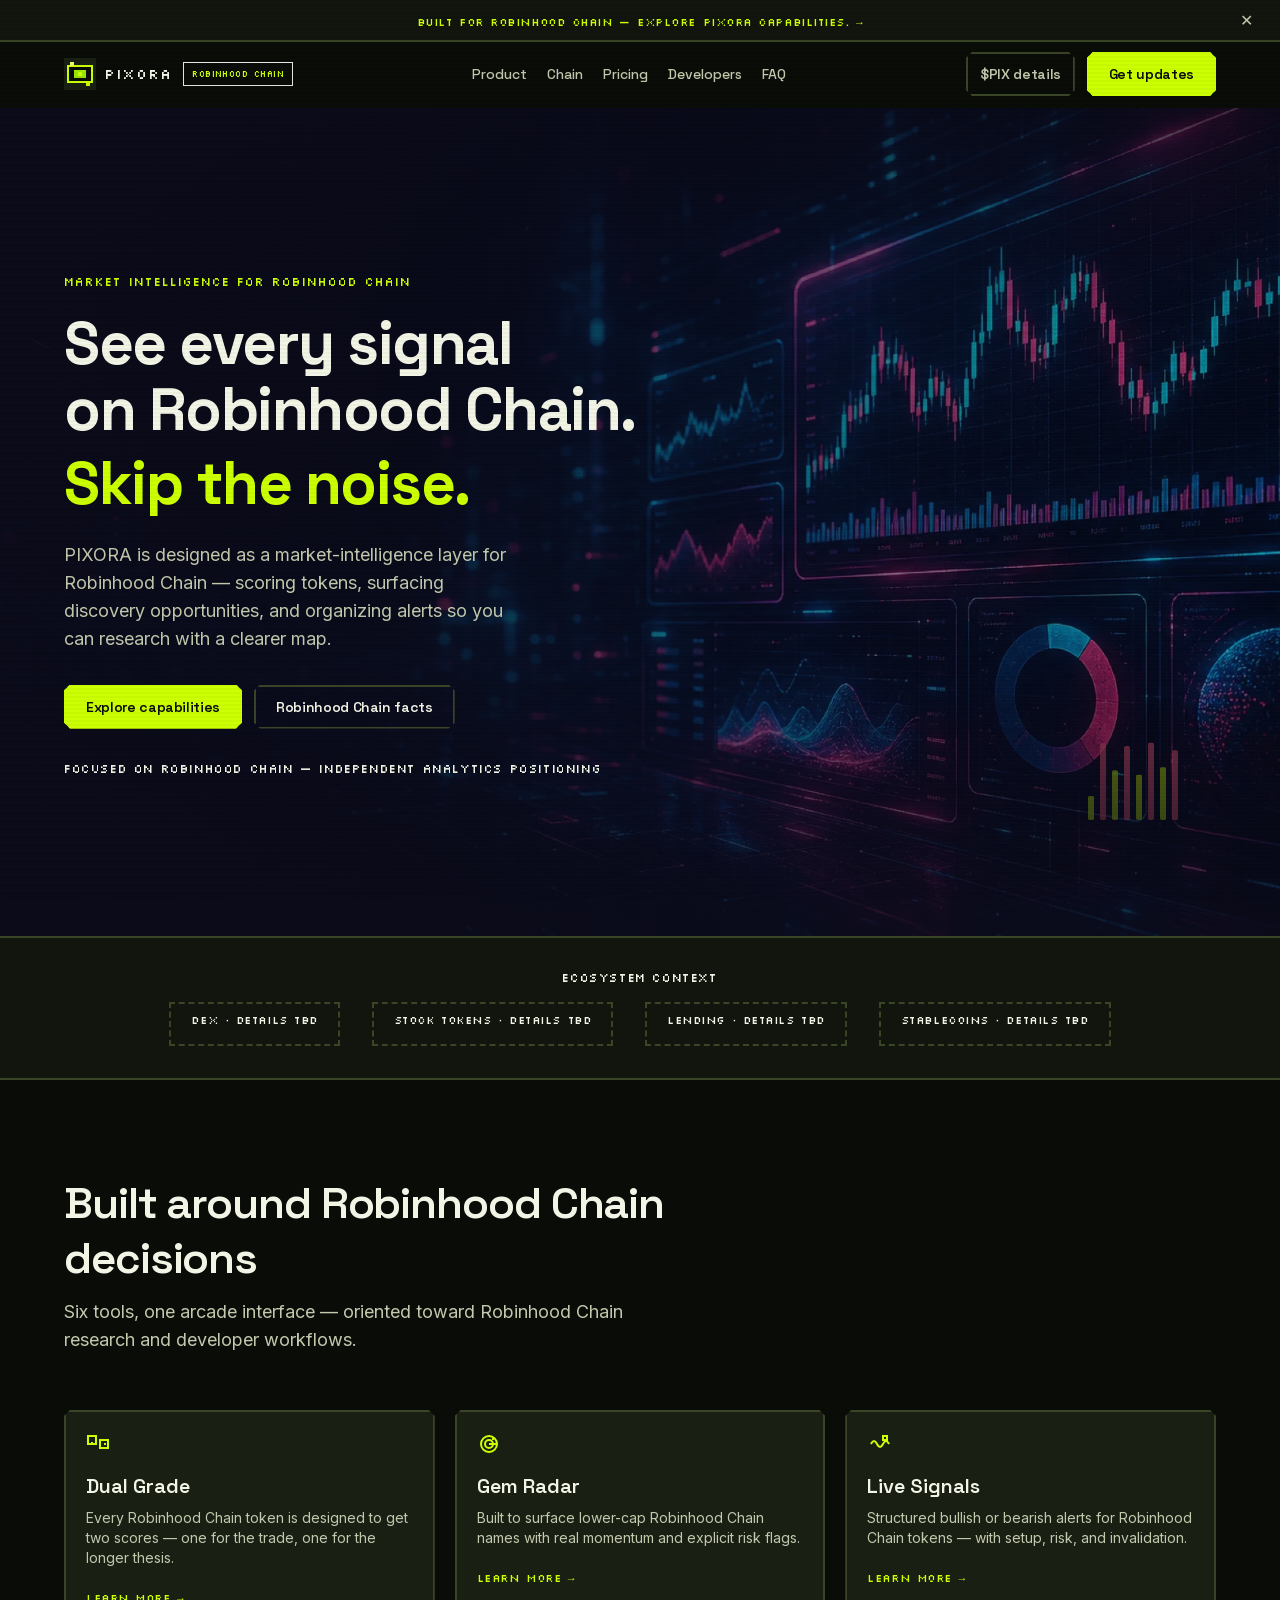
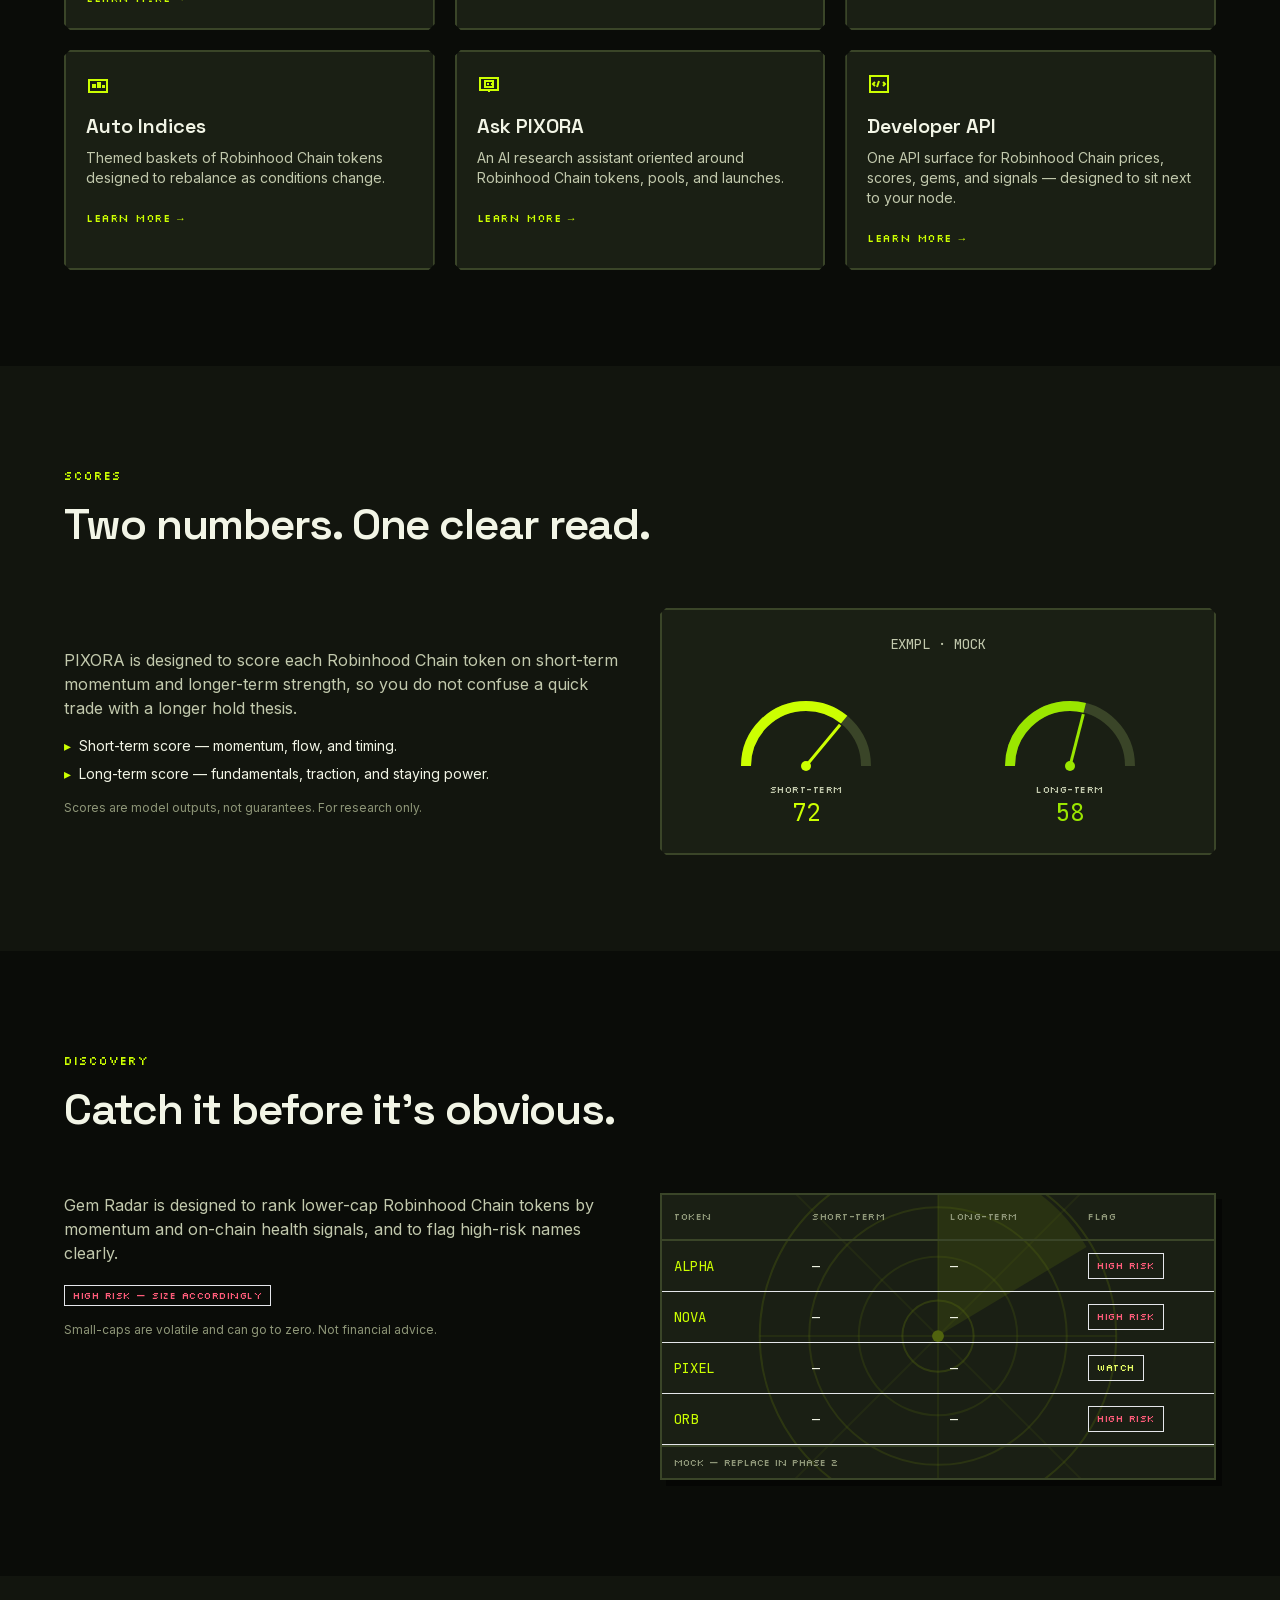
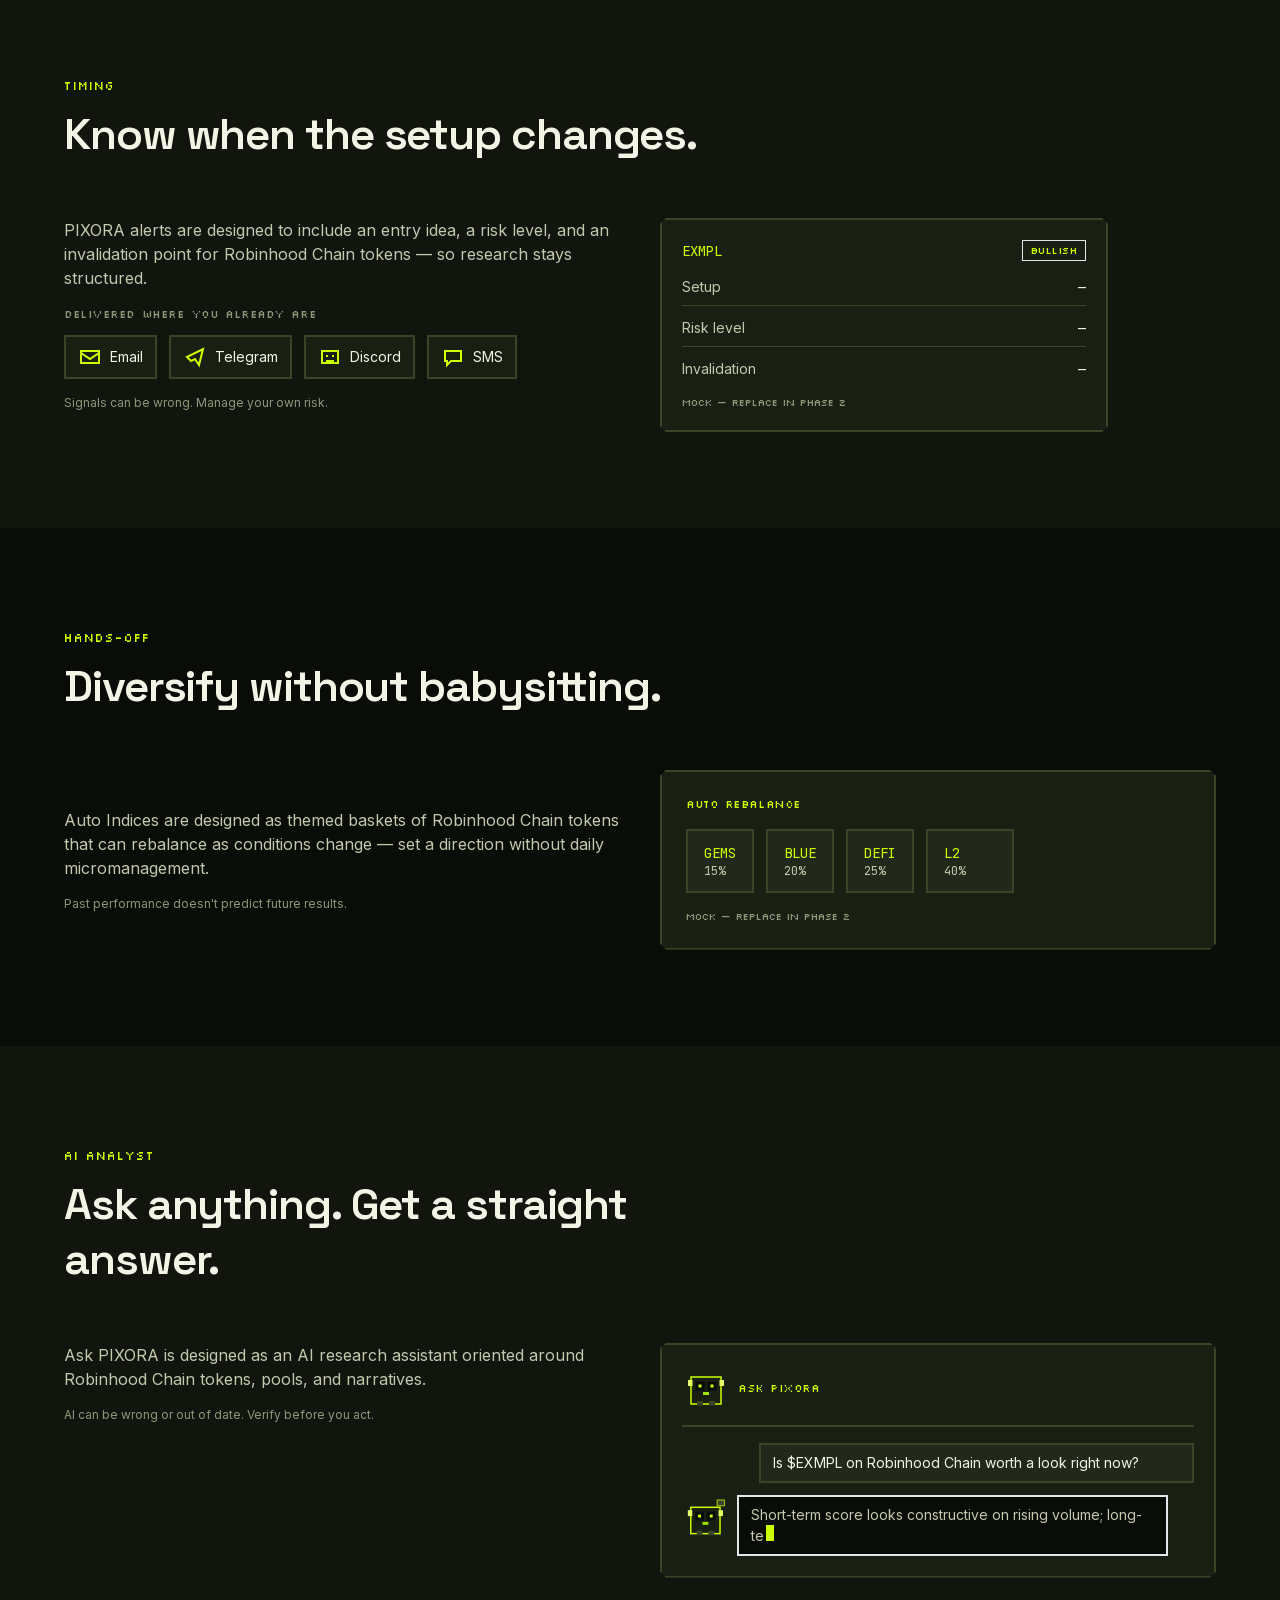
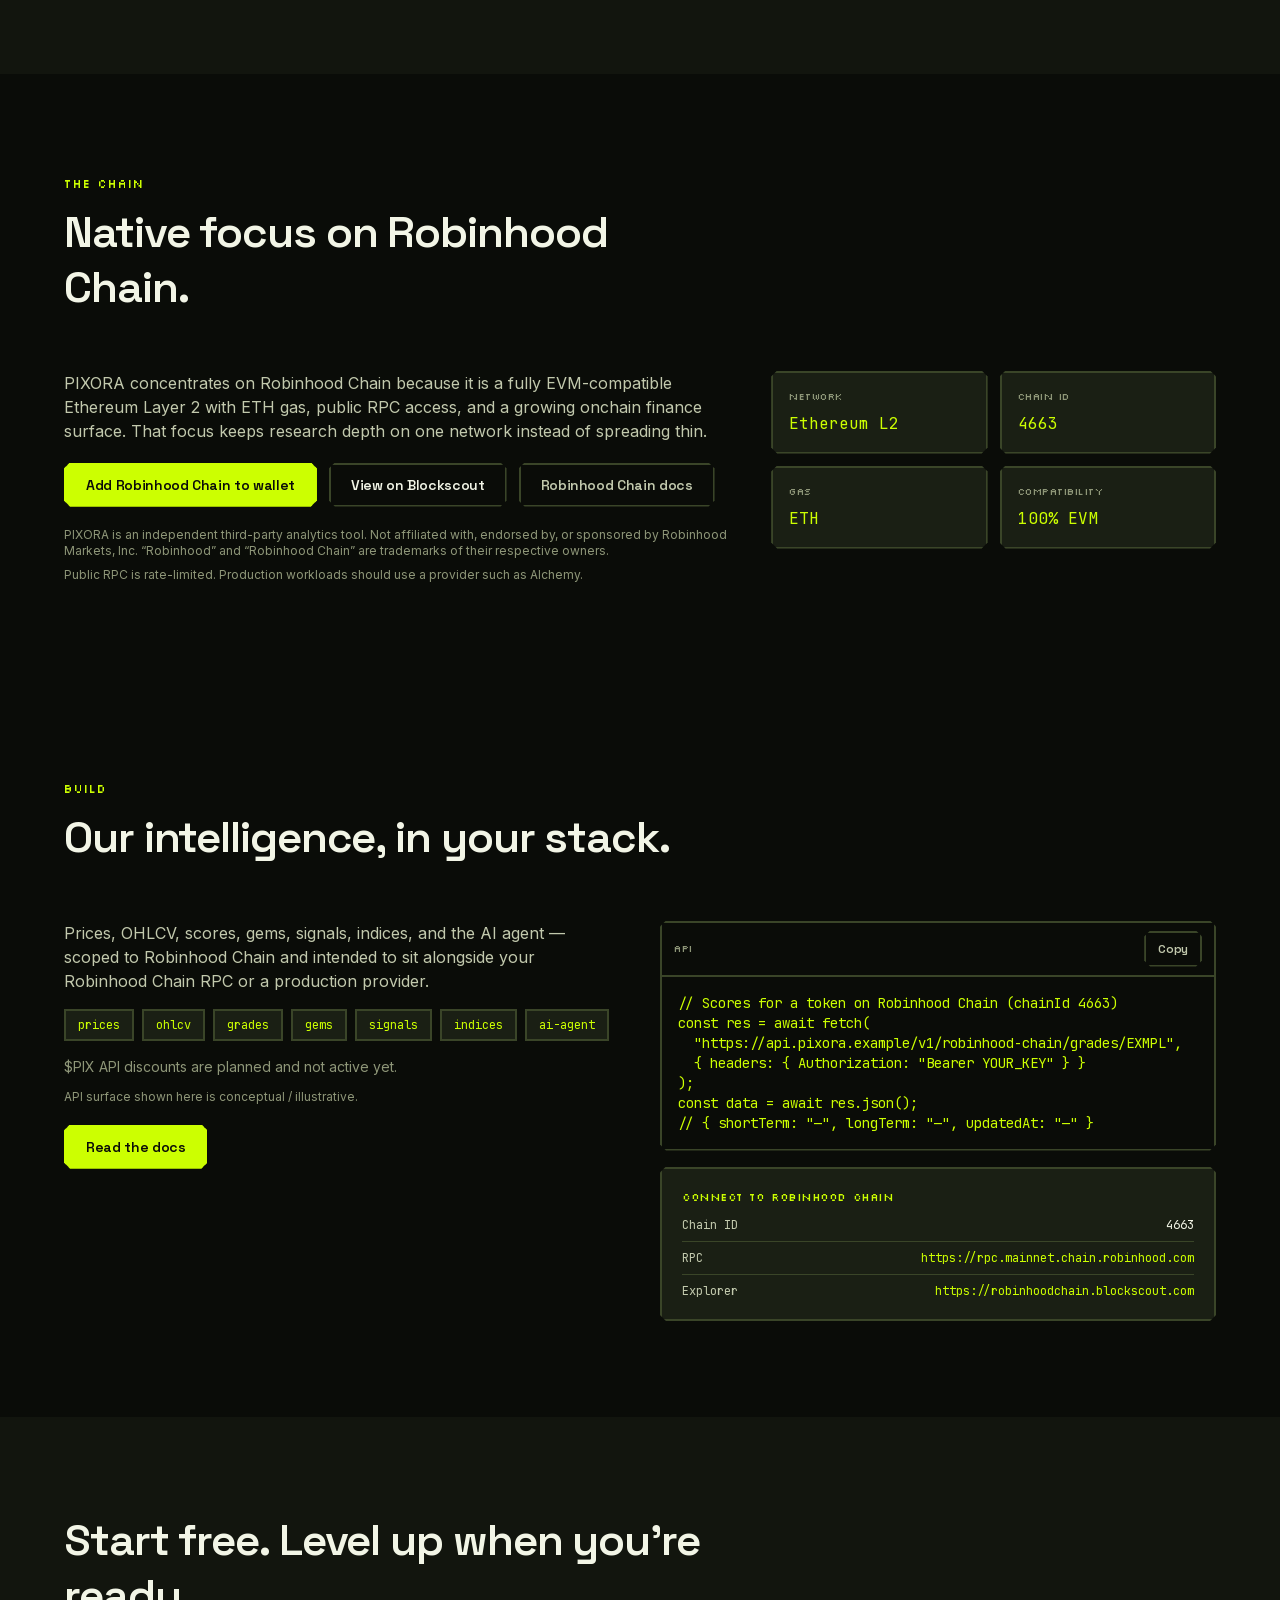
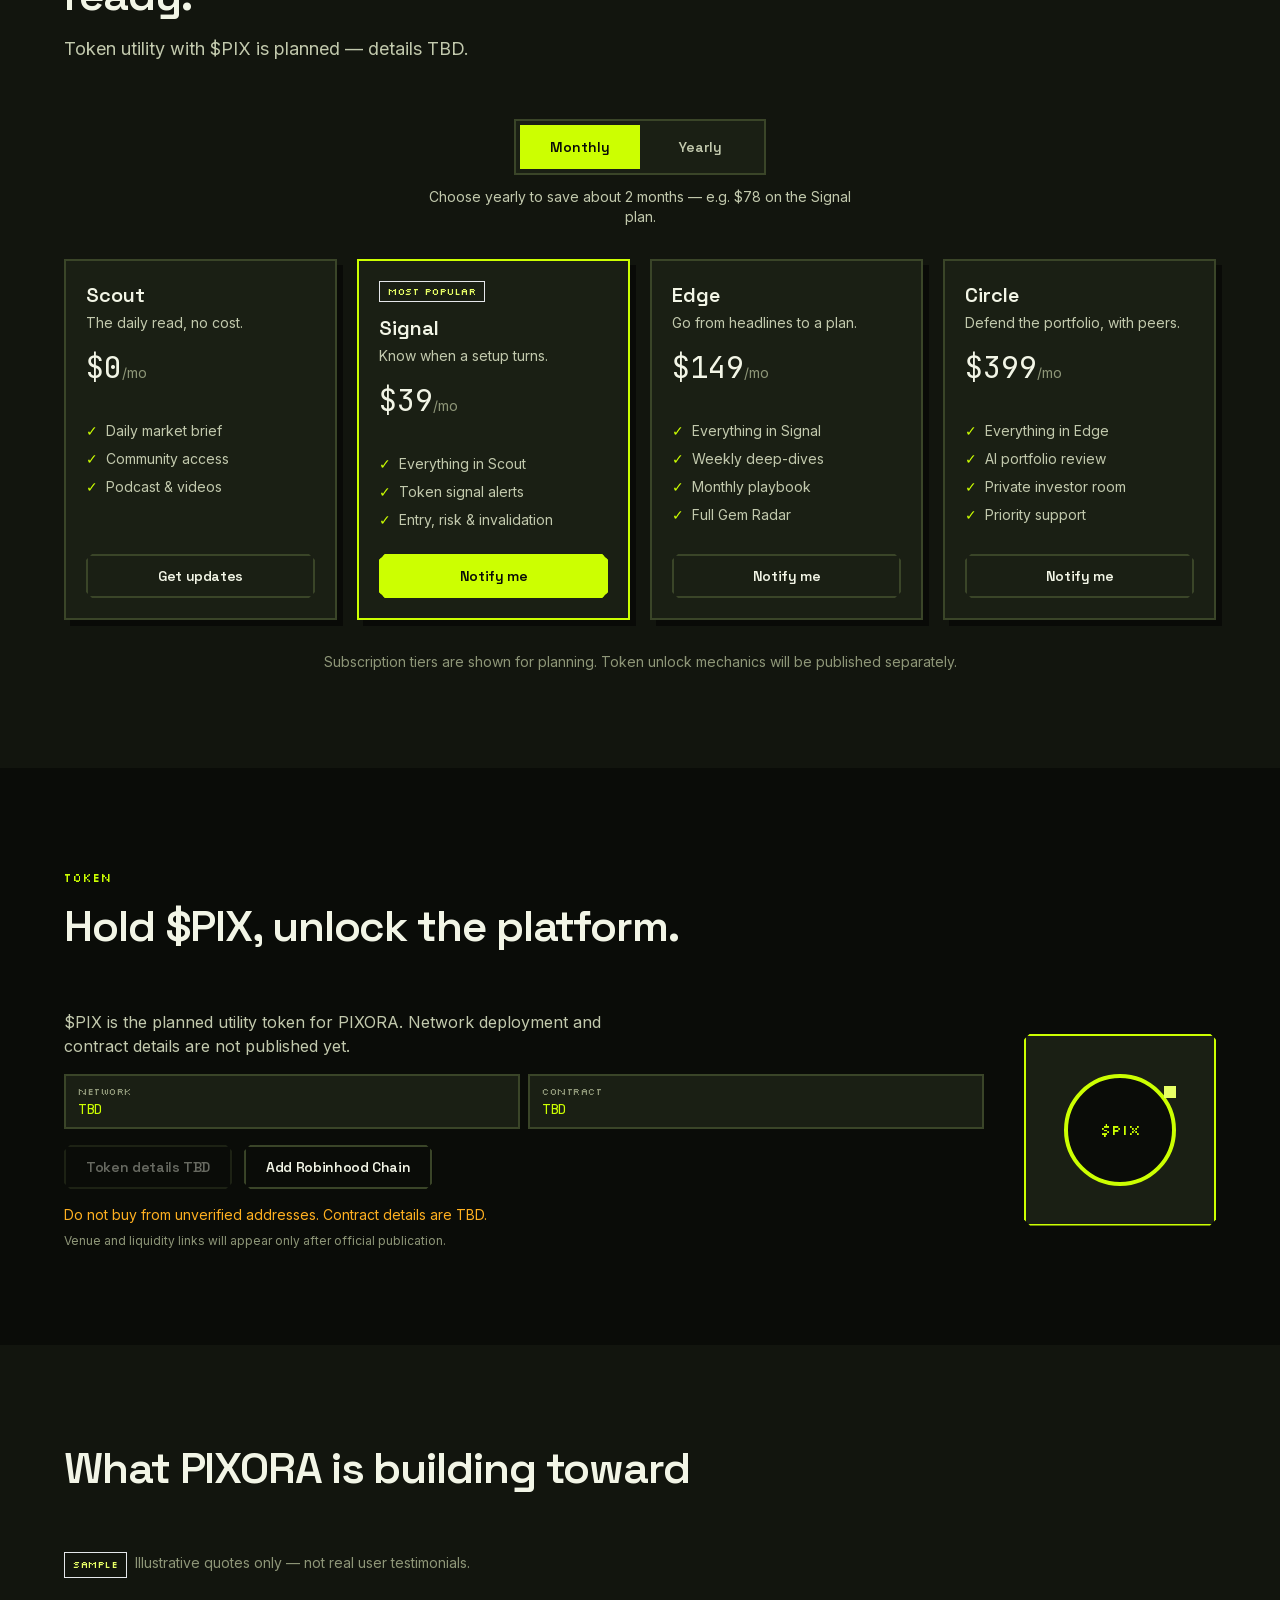
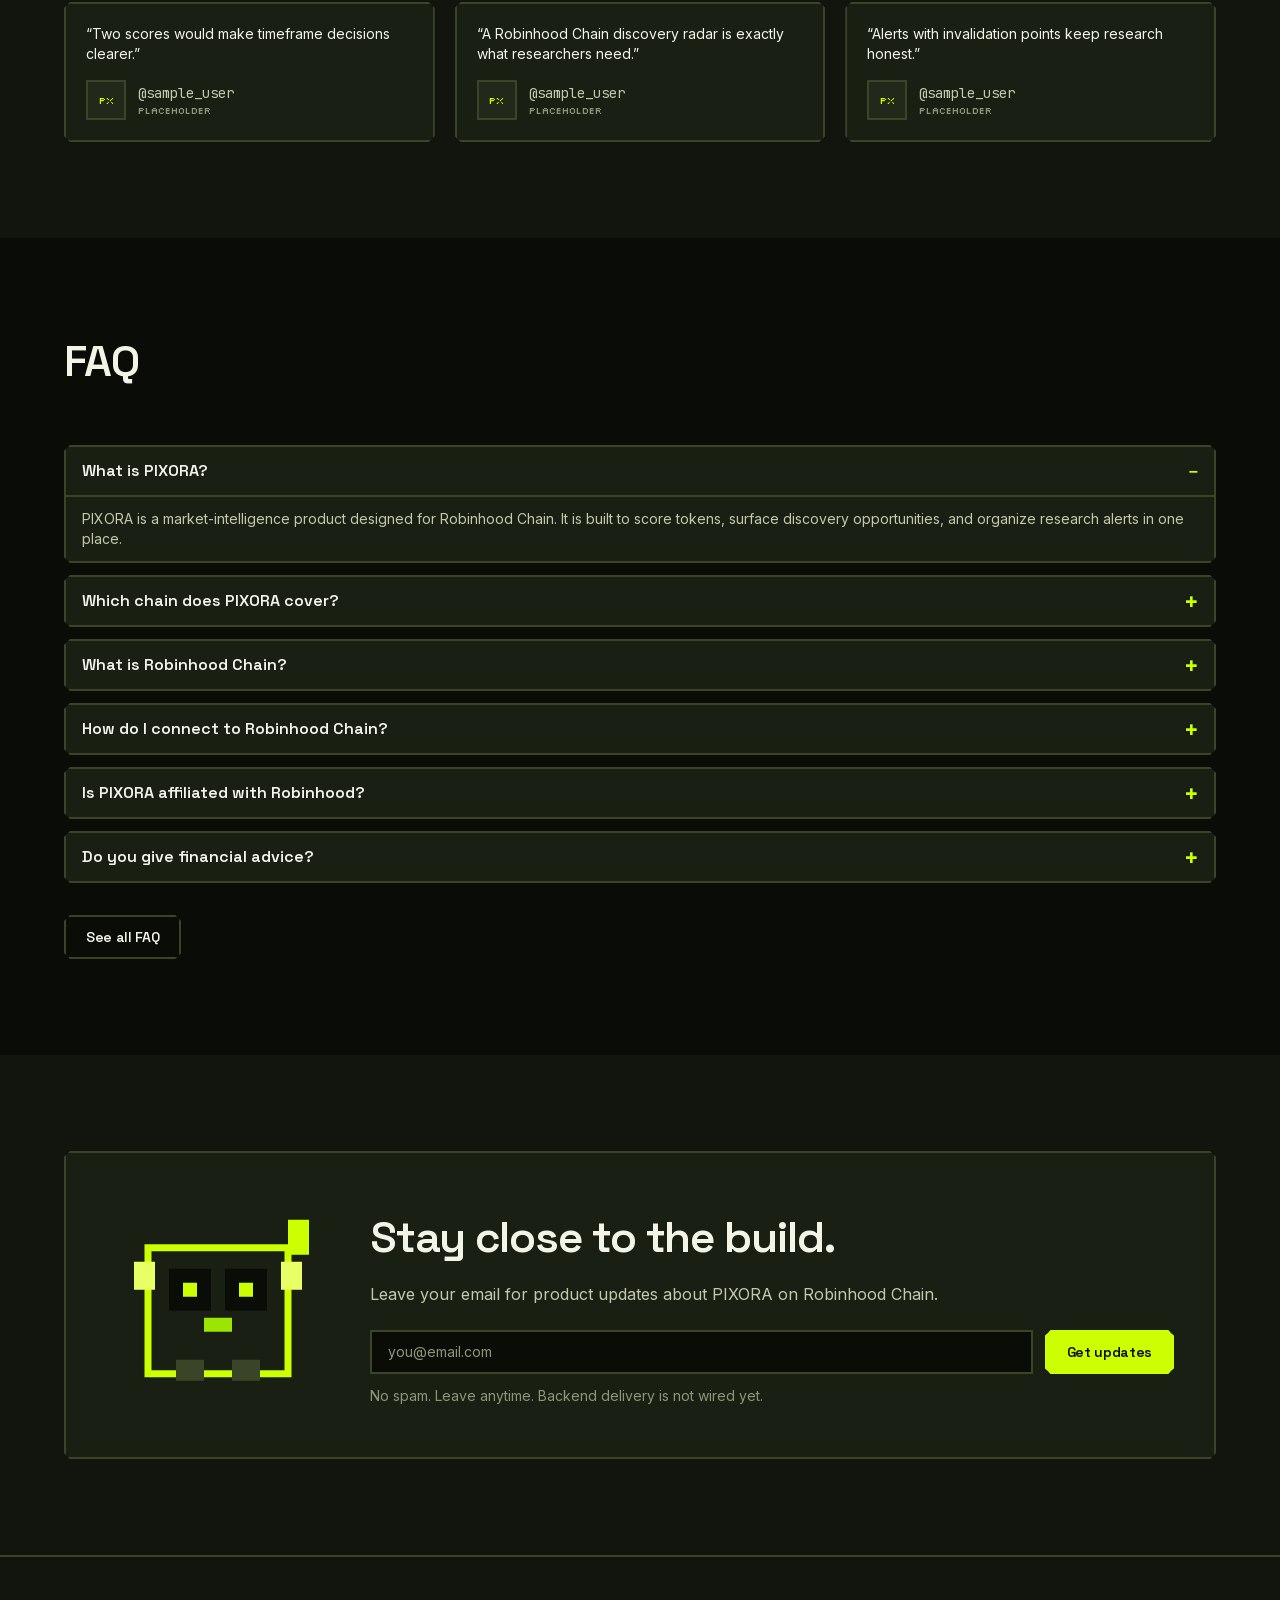
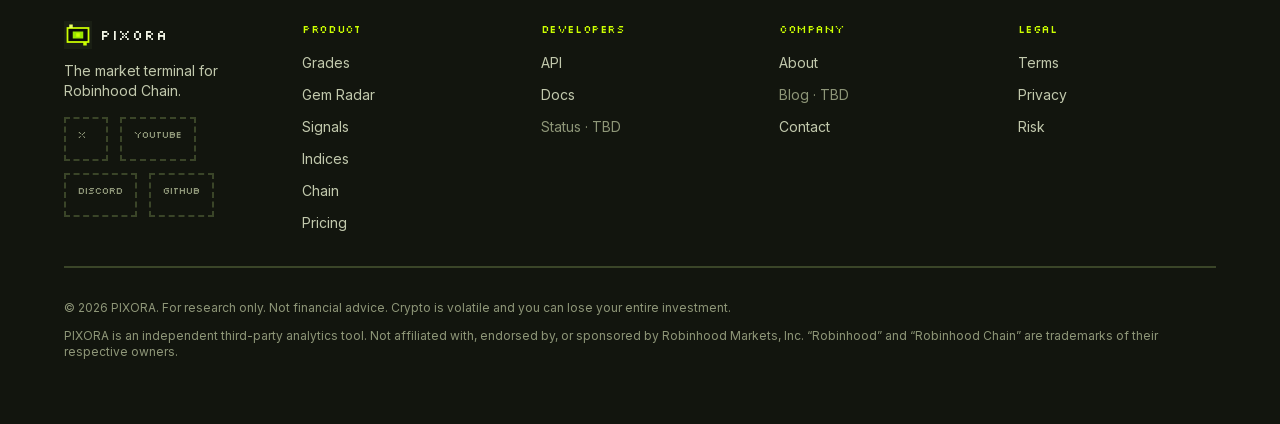
==== commit 13c833bc: "add" ====
--- a/index.html
+++ b/index.html
@@ -1,8 +1,8 @@
-<!DOCTYPE html><html lang="en"><head><meta charSet="utf-8"/><meta name="viewport" content="width=device-width, initial-scale=1"/><link rel="preload" href="/_next/static/media/36966cca54120369-s.p.woff2" as="font" crossorigin="" type="font/woff2"/><link rel="preload" href="/_next/static/media/bb3ef058b751a6ad-s.p.woff2" as="font" crossorigin="" type="font/woff2"/><link rel="preload" href="/_next/static/media/cd21efaca8026c00-s.p.woff2" as="font" crossorigin="" type="font/woff2"/><link rel="preload" href="/_next/static/media/e4af272ccee01ff0-s.p.woff2" as="font" crossorigin="" type="font/woff2"/><link rel="stylesheet" href="/_next/static/css/35cbee75a390f89a.css" data-precedence="next"/><link rel="preload" as="script" fetchPriority="low" href="/_next/static/chunks/webpack-b4691cfa1167f748.js"/><script src="/_next/static/chunks/fd9d1056-ac47f7b4a1759b90.js" async=""></script><script src="/_next/static/chunks/117-aba1c39e933ef17c.js" async=""></script><script src="/_next/static/chunks/main-app-b367c24e3bdda0e7.js" async=""></script><script src="/_next/static/chunks/137-a3e1f3eebce6c471.js" async=""></script><script src="/_next/static/chunks/648-72a559f8085f5372.js" async=""></script><script src="/_next/static/chunks/372-f726cdbb1d85a0af.js" async=""></script><script src="/_next/static/chunks/421-0b4ce9732d44ec09.js" async=""></script><script src="/_next/static/chunks/app/page-18a415c74d9352af.js" async=""></script><script src="/_next/static/chunks/app/layout-01cf47c1a07978c9.js" async=""></script><script src="/_next/static/chunks/app/not-found-d607668b0bb4908e.js" async=""></script><meta name="theme-color" content="#0A0C08"/><title>PIXORA — AI analytics for Robinhood Chain</title><meta name="description" content="PIXORA is the market-intelligence layer for Robinhood Chain: token scores, structured alerts, and discovery tools for Robinhood Chain research. Research only — not financial advice."/><meta name="keywords" content="Robinhood Chain,Robinhood Chain analytics,Robinhood Chain tokens,crypto analytics,token scores,market intelligence,AI crypto research"/><meta name="robots" content="index, follow"/><meta property="og:title" content="PIXORA — Market intelligence for Robinhood Chain"/><meta property="og:description" content="Token scores, discovery tools, and structured alerts designed for Robinhood Chain. Research only."/><meta property="og:site_name" content="PIXORA"/><meta property="og:image" content="https://pixora.example/img/og.svg"/><meta property="og:image:width" content="1200"/><meta property="og:image:height" content="630"/><meta property="og:image:alt" content="PIXORA — Market intelligence for Robinhood Chain"/><meta property="og:type" content="website"/><meta name="twitter:card" content="summary_large_image"/><meta name="twitter:title" content="PIXORA — Market intelligence for Robinhood Chain"/><meta name="twitter:description" content="Token scores, discovery tools, and structured alerts designed for Robinhood Chain."/><meta name="twitter:image" content="https://pixora.example/img/og.svg"/><link rel="icon" href="/icons/icon.svg" type="image/svg+xml"/><link rel="apple-touch-icon" href="/icons/icon.svg"/><meta name="next-size-adjust"/><script src="/_next/static/chunks/polyfills-42372ed130431b0a.js" noModule=""></script></head><body class="__variable_0f99ce __variable_dd5b2f __variable_f367f3 __variable_3c557b font-sans"><div aria-hidden="true" class="pointer-events-none fixed inset-0 z-[70] opacity-[0.035]" style="background-image:repeating-linear-gradient(0deg, transparent, transparent 2px, rgba(0,0,0,.8) 2px, rgba(0,0,0,.8) 4px)"></div><header class="sticky top-0 z-40 border-b-2 transition-colors duration-pixel border-transparent bg-transparent"><div class="mx-auto flex h-16 max-w-container items-center justify-between gap-3 px-4 md:px-6"><div class="flex min-w-0 items-center gap-2 sm:gap-3"><a class="flex min-w-0 items-center gap-2 text-text" href="/"><svg viewBox="0 0 32 32" class="h-8 w-8 shrink-0" aria-hidden="true" fill="none" xmlns="http://www.w3.org/2000/svg"><rect width="32" height="32" fill="#1A1F14"></rect><rect x="4" y="8" width="24" height="16" fill="#0A0C08" stroke="#CCFF01" stroke-width="2"></rect><rect x="10" y="12" width="12" height="8" fill="#9AE600"></rect><rect x="14" y="14" width="4" height="4" fill="#CCFF01"></rect><rect x="6" y="4" width="4" height="4" fill="#E8FF66"></rect><rect x="22" y="24" width="4" height="4" fill="#CCFF01"></rect></svg><span class="font-pixel text-sm tracking-wider">PIXORA</span></a><span class="hidden max-w-[9.5rem] truncate border border-secondary/50 bg-secondary/10 px-2 py-1 font-pixel text-[9px] uppercase tracking-wider text-secondary sm:inline-block md:max-w-none">Robinhood Chain</span></div><nav class="hidden items-center gap-5 xl:flex" aria-label="Primary"><a class="group relative font-heading text-sm font-medium transition-colors duration-pixel text-text-muted hover:text-text" href="/#pillars">Product<span class="absolute -bottom-1 left-0 h-0.5 bg-secondary transition-all duration-pixel w-0 group-hover:w-full"></span></a><a class="group relative font-heading text-sm font-medium transition-colors duration-pixel text-text-muted hover:text-text" href="/#chain">Chain<span class="absolute -bottom-1 left-0 h-0.5 bg-secondary transition-all duration-pixel w-0 group-hover:w-full"></span></a><a class="group relative font-heading text-sm font-medium transition-colors duration-pixel text-text-muted hover:text-text" href="/pricing/">Pricing<span class="absolute -bottom-1 left-0 h-0.5 bg-secondary transition-all duration-pixel w-0 group-hover:w-full"></span></a><a class="group relative font-heading text-sm font-medium transition-colors duration-pixel text-text-muted hover:text-text" href="/developers/">Developers<span class="absolute -bottom-1 left-0 h-0.5 bg-secondary transition-all duration-pixel w-0 group-hover:w-full"></span></a><a class="group relative font-heading text-sm font-medium transition-colors duration-pixel text-text-muted hover:text-text" href="/faq/">FAQ<span class="absolute -bottom-1 left-0 h-0.5 bg-secondary transition-all duration-pixel w-0 group-hover:w-full"></span></a></nav><div class="hidden items-center gap-3 lg:flex"><a class="inline-flex items-center justify-center gap-2 py-2.5 font-heading text-sm font-semibold tracking-tight clip-pixel transition-all duration-pixel ease-pixel active:translate-y-0.5 active:shadow-none disabled:cursor-not-allowed disabled:opacity-40 disabled:active:translate-y-0 focus-visible:outline-2 focus-visible:outline-offset-2 focus-visible:outline-secondary bg-transparent text-text-muted border-2 border-line hover:text-secondary hover:border-secondary min-h-10 px-3" href="/#token">$PIX details</a><a class="inline-flex min-h-11 items-center justify-center gap-2 px-5 py-2.5 font-heading text-sm font-semibold tracking-tight clip-pixel transition-all duration-pixel ease-pixel active:translate-y-0.5 active:shadow-none disabled:cursor-not-allowed disabled:opacity-40 disabled:active:translate-y-0 focus-visible:outline-2 focus-visible:outline-offset-2 focus-visible:outline-secondary bg-primary text-on-primary border-2 border-primary hover:bg-primary-press shadow-hard hover:shadow-hard-sm" href="/#final-cta">Get updates</a></div><button type="button" class="min-h-11 min-w-11 border-2 border-line px-3 font-pixel text-xs text-secondary lg:hidden" aria-label="Open menu" aria-expanded="false" aria-controls=":R3cq:">MENU</button></div></header><main class="min-w-0 overflow-x-hidden"><section class="relative flex min-h-[min(92vh,920px)] items-center overflow-hidden py-16 md:py-24"><div class="absolute inset-0 overflow-hidden" aria-hidden="true"><div class="absolute inset-[-4%]"><picture><source srcSet="/img/hero-bg.webp" type="image/webp"/><img src="/img/hero-bg.jpg" alt="" width="1920" height="1280" decoding="async" fetchPriority="high" class="h-full w-full object-cover object-[72%_center] md:object-[78%_center]" draggable="false"/></picture></div><div class="pointer-events-none absolute -right-10 top-1/4 h-72 w-72 rounded-full bg-secondary/20 blur-3xl animate-pulse"></div><div class="pointer-events-none absolute bottom-10 right-1/4 h-56 w-56 rounded-full bg-primary/20 blur-3xl animate-pulse"></div><div class="pointer-events-none absolute bottom-[14%] right-[8%] hidden items-end gap-1.5 opacity-70 md:flex"><div class="w-1.5 origin-bottom rounded-sm" style="height:42px;background:#CCFF01"></div><div class="w-1.5 origin-bottom rounded-sm" style="height:78px;background:#FF5C7A"></div><div class="w-1.5 origin-bottom rounded-sm" style="height:56px;background:#CCFF01"></div><div class="w-1.5 origin-bottom rounded-sm" style="height:96px;background:#FF5C7A"></div><div class="w-1.5 origin-bottom rounded-sm" style="height:64px;background:#CCFF01"></div><div class="w-1.5 origin-bottom rounded-sm" style="height:110px;background:#FF5C7A"></div><div class="w-1.5 origin-bottom rounded-sm" style="height:72px;background:#CCFF01"></div><div class="w-1.5 origin-bottom rounded-sm" style="height:88px;background:#FF5C7A"></div></div><div class="pointer-events-none absolute inset-0 opacity-[0.12]" style="background-image:repeating-linear-gradient(0deg, transparent, transparent 2px, rgba(204,255,1,0.08) 2px, rgba(204,255,1,0.08) 3px)"></div><div class="absolute inset-0" style="background:linear-gradient(90deg, rgba(11,11,26,0.96) 0%, rgba(11,11,26,0.88) 28%, rgba(11,11,26,0.58) 52%, rgba(11,11,26,0.32) 100%),
+<!DOCTYPE html><html lang="en"><head><meta charSet="utf-8"/><meta name="viewport" content="width=device-width, initial-scale=1"/><link rel="preload" href="/_next/static/media/36966cca54120369-s.p.woff2" as="font" crossorigin="" type="font/woff2"/><link rel="preload" href="/_next/static/media/bb3ef058b751a6ad-s.p.woff2" as="font" crossorigin="" type="font/woff2"/><link rel="preload" href="/_next/static/media/cd21efaca8026c00-s.p.woff2" as="font" crossorigin="" type="font/woff2"/><link rel="preload" href="/_next/static/media/e4af272ccee01ff0-s.p.woff2" as="font" crossorigin="" type="font/woff2"/><link rel="stylesheet" href="/_next/static/css/35cbee75a390f89a.css" data-precedence="next"/><link rel="preload" as="script" fetchPriority="low" href="/_next/static/chunks/webpack-b4691cfa1167f748.js"/><script src="/_next/static/chunks/fd9d1056-ac47f7b4a1759b90.js" async=""></script><script src="/_next/static/chunks/117-aba1c39e933ef17c.js" async=""></script><script src="/_next/static/chunks/main-app-b367c24e3bdda0e7.js" async=""></script><script src="/_next/static/chunks/137-a3e1f3eebce6c471.js" async=""></script><script src="/_next/static/chunks/648-72a559f8085f5372.js" async=""></script><script src="/_next/static/chunks/372-f726cdbb1d85a0af.js" async=""></script><script src="/_next/static/chunks/421-0b4ce9732d44ec09.js" async=""></script><script src="/_next/static/chunks/app/page-2056bea8f0530fa7.js" async=""></script><script src="/_next/static/chunks/app/layout-01cf47c1a07978c9.js" async=""></script><script src="/_next/static/chunks/app/not-found-d607668b0bb4908e.js" async=""></script><meta name="theme-color" content="#0A0C08"/><title>PIXORA — AI analytics for Robinhood Chain</title><meta name="description" content="PIXORA is the market-intelligence layer for Robinhood Chain: token scores, structured alerts, and discovery tools for Robinhood Chain research. Research only — not financial advice."/><meta name="keywords" content="Robinhood Chain,Robinhood Chain analytics,Robinhood Chain tokens,crypto analytics,token scores,market intelligence,AI crypto research"/><meta name="robots" content="index, follow"/><meta property="og:title" content="PIXORA — Market intelligence for Robinhood Chain"/><meta property="og:description" content="Token scores, discovery tools, and structured alerts designed for Robinhood Chain. Research only."/><meta property="og:site_name" content="PIXORA"/><meta property="og:image" content="https://pixora.example/img/og.svg"/><meta property="og:image:width" content="1200"/><meta property="og:image:height" content="630"/><meta property="og:image:alt" content="PIXORA — Market intelligence for Robinhood Chain"/><meta property="og:type" content="website"/><meta name="twitter:card" content="summary_large_image"/><meta name="twitter:title" content="PIXORA — Market intelligence for Robinhood Chain"/><meta name="twitter:description" content="Token scores, discovery tools, and structured alerts designed for Robinhood Chain."/><meta name="twitter:image" content="https://pixora.example/img/og.svg"/><link rel="icon" href="/icons/icon.svg" type="image/svg+xml"/><link rel="apple-touch-icon" href="/icons/icon.svg"/><meta name="next-size-adjust"/><script src="/_next/static/chunks/polyfills-42372ed130431b0a.js" noModule=""></script></head><body class="__variable_0f99ce __variable_dd5b2f __variable_f367f3 __variable_3c557b font-sans"><div aria-hidden="true" class="pointer-events-none fixed inset-0 z-[70] opacity-[0.035]" style="background-image:repeating-linear-gradient(0deg, transparent, transparent 2px, rgba(0,0,0,.8) 2px, rgba(0,0,0,.8) 4px)"></div><header class="sticky top-0 z-40 border-b-2 transition-colors duration-pixel border-transparent bg-transparent"><div class="mx-auto flex h-16 max-w-container items-center justify-between gap-3 px-4 md:px-6"><div class="flex min-w-0 items-center gap-2 sm:gap-3"><a class="flex min-w-0 items-center gap-2 text-text" href="/"><svg viewBox="0 0 32 32" class="h-8 w-8 shrink-0" aria-hidden="true" fill="none" xmlns="http://www.w3.org/2000/svg"><rect width="32" height="32" fill="#1A1F14"></rect><rect x="4" y="8" width="24" height="16" fill="#0A0C08" stroke="#CCFF01" stroke-width="2"></rect><rect x="10" y="12" width="12" height="8" fill="#9AE600"></rect><rect x="14" y="14" width="4" height="4" fill="#CCFF01"></rect><rect x="6" y="4" width="4" height="4" fill="#E8FF66"></rect><rect x="22" y="24" width="4" height="4" fill="#CCFF01"></rect></svg><span class="font-pixel text-sm tracking-wider">PIXORA</span></a><span class="hidden max-w-[9.5rem] truncate border border-secondary/50 bg-secondary/10 px-2 py-1 font-pixel text-[9px] uppercase tracking-wider text-secondary sm:inline-block md:max-w-none">Robinhood Chain</span></div><nav class="hidden items-center gap-5 xl:flex" aria-label="Primary"><a class="group relative font-heading text-sm font-medium transition-colors duration-pixel text-text-muted hover:text-text" href="/#pillars">Product<span class="absolute -bottom-1 left-0 h-0.5 bg-secondary transition-all duration-pixel w-0 group-hover:w-full"></span></a><a class="group relative font-heading text-sm font-medium transition-colors duration-pixel text-text-muted hover:text-text" href="/#chain">Chain<span class="absolute -bottom-1 left-0 h-0.5 bg-secondary transition-all duration-pixel w-0 group-hover:w-full"></span></a><a class="group relative font-heading text-sm font-medium transition-colors duration-pixel text-text-muted hover:text-text" href="/pricing/">Pricing<span class="absolute -bottom-1 left-0 h-0.5 bg-secondary transition-all duration-pixel w-0 group-hover:w-full"></span></a><a class="group relative font-heading text-sm font-medium transition-colors duration-pixel text-text-muted hover:text-text" href="/developers/">Developers<span class="absolute -bottom-1 left-0 h-0.5 bg-secondary transition-all duration-pixel w-0 group-hover:w-full"></span></a><a class="group relative font-heading text-sm font-medium transition-colors duration-pixel text-text-muted hover:text-text" href="/faq/">FAQ<span class="absolute -bottom-1 left-0 h-0.5 bg-secondary transition-all duration-pixel w-0 group-hover:w-full"></span></a></nav><div class="hidden items-center gap-3 lg:flex"><a class="inline-flex items-center justify-center gap-2 py-2.5 font-heading text-sm font-semibold tracking-tight clip-pixel transition-all duration-pixel ease-pixel active:translate-y-0.5 active:shadow-none disabled:cursor-not-allowed disabled:opacity-40 disabled:active:translate-y-0 focus-visible:outline-2 focus-visible:outline-offset-2 focus-visible:outline-secondary bg-transparent text-text-muted border-2 border-line hover:text-secondary hover:border-secondary min-h-10 px-3" href="/#token">$PIX details</a><a class="inline-flex min-h-11 items-center justify-center gap-2 px-5 py-2.5 font-heading text-sm font-semibold tracking-tight clip-pixel transition-all duration-pixel ease-pixel active:translate-y-0.5 active:shadow-none disabled:cursor-not-allowed disabled:opacity-40 disabled:active:translate-y-0 focus-visible:outline-2 focus-visible:outline-offset-2 focus-visible:outline-secondary bg-primary text-on-primary border-2 border-primary hover:bg-primary-press shadow-hard hover:shadow-hard-sm" href="/#final-cta">Get updates</a></div><button type="button" class="min-h-11 min-w-11 border-2 border-line px-3 font-pixel text-xs text-secondary lg:hidden" aria-label="Open menu" aria-expanded="false" aria-controls=":R3cq:">MENU</button></div></header><main class="min-w-0 overflow-x-hidden"><section class="relative flex min-h-[min(92vh,920px)] items-center overflow-hidden py-16 md:py-24"><div class="absolute inset-0 overflow-hidden" aria-hidden="true"><div class="absolute inset-[-4%]"><picture><source srcSet="/img/hero-bg.webp" type="image/webp"/><img src="/img/hero-bg.jpg" alt="" width="1920" height="1280" decoding="async" fetchPriority="high" class="h-full w-full object-cover object-[72%_center] md:object-[78%_center]" draggable="false"/></picture></div><div class="pointer-events-none absolute -right-10 top-1/4 h-72 w-72 rounded-full bg-secondary/20 blur-3xl animate-pulse"></div><div class="pointer-events-none absolute bottom-10 right-1/4 h-56 w-56 rounded-full bg-primary/20 blur-3xl animate-pulse"></div><div class="pointer-events-none absolute bottom-[14%] right-[8%] hidden items-end gap-1.5 opacity-70 md:flex"><div class="w-1.5 origin-bottom rounded-sm" style="height:42px;background:#CCFF01"></div><div class="w-1.5 origin-bottom rounded-sm" style="height:78px;background:#FF5C7A"></div><div class="w-1.5 origin-bottom rounded-sm" style="height:56px;background:#CCFF01"></div><div class="w-1.5 origin-bottom rounded-sm" style="height:96px;background:#FF5C7A"></div><div class="w-1.5 origin-bottom rounded-sm" style="height:64px;background:#CCFF01"></div><div class="w-1.5 origin-bottom rounded-sm" style="height:110px;background:#FF5C7A"></div><div class="w-1.5 origin-bottom rounded-sm" style="height:72px;background:#CCFF01"></div><div class="w-1.5 origin-bottom rounded-sm" style="height:88px;background:#FF5C7A"></div></div><div class="pointer-events-none absolute inset-0 opacity-[0.12]" style="background-image:repeating-linear-gradient(0deg, transparent, transparent 2px, rgba(204,255,1,0.08) 2px, rgba(204,255,1,0.08) 3px)"></div><div class="absolute inset-0" style="background:linear-gradient(90deg, rgba(11,11,26,0.96) 0%, rgba(11,11,26,0.88) 28%, rgba(11,11,26,0.58) 52%, rgba(11,11,26,0.32) 100%),
             linear-gradient(180deg, rgba(11,11,26,0.62) 0%, transparent 26%, transparent 68%, rgba(11,11,26,0.78) 100%)"></div></div><div class="mx-auto w-full max-w-container px-4 md:px-6 relative z-10 min-w-0"><div class="max-w-[38rem] min-w-0 md:max-w-[42rem]"><div style="opacity:0;transform:translateY(14px)"><span class="inline-block font-pixel text-[12px] uppercase tracking-[1px] text-secondary mb-4 md:mb-5">MARKET INTELLIGENCE FOR ROBINHOOD CHAIN</span></div><h1 class="max-w-[20ch] font-heading text-[clamp(2.15rem,5vw,3.75rem)] font-bold leading-[1.1] tracking-tight text-text" style="opacity:0;transform:translateY(14px)"><span class="block">See every signal</span><span class="block">on Robinhood Chain.</span><span class="mt-1 block text-secondary md:mt-2">Skip the noise.</span></h1><p class="mt-5 max-w-[36ch] text-pretty text-base leading-relaxed text-text-muted md:mt-6 md:max-w-[42ch] md:text-lg" style="opacity:0;transform:translateY(14px)">PIXORA is designed as a market-intelligence layer for Robinhood Chain — scoring tokens, surfacing discovery opportunities, and organizing alerts so you can research with a clearer map.</p><div class="mt-7 flex flex-wrap gap-3 md:mt-8" style="opacity:0;transform:translateY(14px)"><a class="inline-flex min-h-11 items-center justify-center gap-2 px-5 py-2.5 font-heading text-sm font-semibold tracking-tight clip-pixel transition-all duration-pixel ease-pixel active:translate-y-0.5 active:shadow-none disabled:cursor-not-allowed disabled:opacity-40 disabled:active:translate-y-0 focus-visible:outline-2 focus-visible:outline-offset-2 focus-visible:outline-secondary bg-primary text-on-primary border-2 border-primary hover:bg-primary-press shadow-hard hover:shadow-hard-sm" href="/#pillars">Explore capabilities</a><a class="inline-flex min-h-11 items-center justify-center gap-2 px-5 py-2.5 font-heading text-sm font-semibold tracking-tight clip-pixel transition-all duration-pixel ease-pixel active:translate-y-0.5 active:shadow-none disabled:cursor-not-allowed disabled:opacity-40 disabled:active:translate-y-0 focus-visible:outline-2 focus-visible:outline-offset-2 focus-visible:outline-secondary bg-transparent text-text border-2 border-line hover:border-secondary hover:text-secondary shadow-hard hover:shadow-hard-sm" href="/#chain">Robinhood Chain facts</a></div><p class="mt-7 font-pixel text-[11px] uppercase tracking-wider text-text md:mt-8 md:text-xs" style="opacity:0;transform:translateY(14px)">Focused on Robinhood Chain<!-- --> — <!-- -->Independent analytics positioning</p></div></div></section><section class="border-y-2 border-line bg-surface py-8"><div class="mx-auto w-full max-w-container px-4 md:px-6"><p class="mb-4 text-center font-pixel text-xs uppercase tracking-wider text-text">Ecosystem context</p><div class="flex flex-wrap items-center justify-center gap-4 md:gap-8"><div class="min-h-11 border-2 border-dashed border-line px-5 py-2 font-pixel text-[11px] uppercase tracking-wider text-text">DEX<!-- --> · <!-- -->Details TBD</div><div class="min-h-11 border-2 border-dashed border-line px-5 py-2 font-pixel text-[11px] uppercase tracking-wider text-text">STOCK TOKENS<!-- --> · <!-- -->Details TBD</div><div class="min-h-11 border-2 border-dashed border-line px-5 py-2 font-pixel text-[11px] uppercase tracking-wider text-text">LENDING<!-- --> · <!-- -->Details TBD</div><div class="min-h-11 border-2 border-dashed border-line px-5 py-2 font-pixel text-[11px] uppercase tracking-wider text-text">STABLECOINS<!-- --> · <!-- -->Details TBD</div></div></div></section><section id="pillars" class="py-16 md:py-24 bg-bg"><div class="mx-auto w-full max-w-container px-4 md:px-6"><div class="mb-10 max-w-2xl md:mb-14"><h2 class="font-heading text-[30px] font-semibold leading-tight tracking-tight text-text md:text-[44px]">Built around Robinhood Chain decisions</h2><p class="mt-3 max-w-xl text-base text-text-muted md:text-lg">Six tools, one arcade interface — oriented toward Robinhood Chain research and developer workflows.</p></div><div class="min-w-0 grid gap-5 sm:grid-cols-2 lg:grid-cols-3"><div class="min-w-0" style="opacity:0;transform:translateY(14px)"><div class="border-2 border-line bg-card p-5 shadow-hard clip-pixel transition-all duration-pixel ease-pixel hover:-translate-y-0.5 hover:border-secondary hover:shadow-hard-sm h-full"><svg width="24" height="24" viewBox="0 0 24 24" fill="none" xmlns="http://www.w3.org/2000/svg" class="h-6 w-6 mb-4 text-secondary" role="img"><title>Dual Grade</title><rect x="2" y="4" width="8" height="8" stroke="currentColor" stroke-width="2"></rect><rect x="14" y="8" width="8" height="8" stroke="currentColor" stroke-width="2"></rect><path d="M6 10v2M18 12h2" stroke="currentColor" stroke-width="2"></path></svg><h3 class="mb-2 font-heading text-xl font-semibold text-text">Dual Grade</h3><p class="mb-4 text-sm text-text-muted">Every Robinhood Chain token is designed to get two scores — one for the trade, one for the longer thesis.</p><a class="font-pixel text-[11px] uppercase tracking-wider text-secondary hover:text-primary" href="/#dual-grade">Learn more →</a></div></div><div class="min-w-0" style="opacity:0;transform:translateY(14px)"><div class="border-2 border-line bg-card p-5 shadow-hard clip-pixel transition-all duration-pixel ease-pixel hover:-translate-y-0.5 hover:border-secondary hover:shadow-hard-sm h-full"><svg width="24" height="24" viewBox="0 0 24 24" fill="none" xmlns="http://www.w3.org/2000/svg" class="h-6 w-6 mb-4 text-secondary" role="img"><title>Gem Radar</title><circle cx="12" cy="12" r="8" stroke="currentColor" stroke-width="2"></circle><circle cx="12" cy="12" r="4" stroke="currentColor" stroke-width="2"></circle><path d="M12 12h8" stroke="currentColor" stroke-width="2"></path><rect x="15" y="6" width="2" height="2" fill="currentColor"></rect></svg><h3 class="mb-2 font-heading text-xl font-semibold text-text">Gem Radar</h3><p class="mb-4 text-sm text-text-muted">Built to surface lower-cap Robinhood Chain names with real momentum and explicit risk flags.</p><a class="font-pixel text-[11px] uppercase tracking-wider text-secondary hover:text-primary" href="/#gem-radar">Learn more →</a></div></div><div class="min-w-0" style="opacity:0;transform:translateY(14px)"><div class="border-2 border-line bg-card p-5 shadow-hard clip-pixel transition-all duration-pixel ease-pixel hover:-translate-y-0.5 hover:border-secondary hover:shadow-hard-sm h-full"><svg width="24" height="24" viewBox="0 0 24 24" fill="none" xmlns="http://www.w3.org/2000/svg" class="h-6 w-6 mb-4 text-secondary" role="img"><title>Live Signals</title><path d="M4 12c2-4 4-4 6 0s4 4 6 0 4-4 6 0" stroke="currentColor" stroke-width="2"></path><rect x="16" y="4" width="4" height="4" stroke="currentColor" stroke-width="2"></rect><path d="M18 8v2" stroke="currentColor" stroke-width="2"></path></svg><h3 class="mb-2 font-heading text-xl font-semibold text-text">Live Signals</h3><p class="mb-4 text-sm text-text-muted">Structured bullish or bearish alerts for Robinhood Chain tokens — with setup, risk, and invalidation.</p><a class="font-pixel text-[11px] uppercase tracking-wider text-secondary hover:text-primary" href="/#signals">Learn more →</a></div></div><div class="min-w-0" style="opacity:0;transform:translateY(14px)"><div class="border-2 border-line bg-card p-5 shadow-hard clip-pixel transition-all duration-pixel ease-pixel hover:-translate-y-0.5 hover:border-secondary hover:shadow-hard-sm h-full"><svg width="24" height="24" viewBox="0 0 24 24" fill="none" xmlns="http://www.w3.org/2000/svg" class="h-6 w-6 mb-4 text-secondary" role="img"><title>Auto Indices</title><rect x="3" y="8" width="18" height="12" stroke="currentColor" stroke-width="2"></rect><rect x="6" y="12" width="4" height="4" fill="currentColor"></rect><rect x="11" y="10" width="4" height="6" fill="currentColor"></rect><rect x="16" y="13" width="3" height="3" fill="currentColor"></rect></svg><h3 class="mb-2 font-heading text-xl font-semibold text-text">Auto Indices</h3><p class="mb-4 text-sm text-text-muted">Themed baskets of Robinhood Chain tokens designed to rebalance as conditions change.</p><a class="font-pixel text-[11px] uppercase tracking-wider text-secondary hover:text-primary" href="/#indices">Learn more →</a></div></div><div class="min-w-0" style="opacity:0;transform:translateY(14px)"><div class="border-2 border-line bg-card p-5 shadow-hard clip-pixel transition-all duration-pixel ease-pixel hover:-translate-y-0.5 hover:border-secondary hover:shadow-hard-sm h-full"><svg width="24" height="24" viewBox="0 0 24 24" fill="none" xmlns="http://www.w3.org/2000/svg" class="h-6 w-6 mb-4 text-secondary" role="img"><title>Ask PIXORA</title><rect x="3" y="6" width="18" height="12" stroke="currentColor" stroke-width="2"></rect><rect x="8" y="9" width="8" height="6" stroke="currentColor" stroke-width="2"></rect><rect x="10" y="11" width="2" height="2" fill="currentColor"></rect><rect x="14" y="11" width="2" height="2" fill="currentColor"></rect><path d="M12 18v2" stroke="currentColor" stroke-width="2"></path></svg><h3 class="mb-2 font-heading text-xl font-semibold text-text">Ask PIXORA</h3><p class="mb-4 text-sm text-text-muted">An AI research assistant oriented around Robinhood Chain tokens, pools, and launches.</p><a class="font-pixel text-[11px] uppercase tracking-wider text-secondary hover:text-primary" href="/#ai-agent">Learn more →</a></div></div><div class="min-w-0" style="opacity:0;transform:translateY(14px)"><div class="border-2 border-line bg-card p-5 shadow-hard clip-pixel transition-all duration-pixel ease-pixel hover:-translate-y-0.5 hover:border-secondary hover:shadow-hard-sm h-full"><svg width="24" height="24" viewBox="0 0 24 24" fill="none" xmlns="http://www.w3.org/2000/svg" class="h-6 w-6 mb-4 text-secondary" role="img"><title>Developer API</title><rect x="3" y="4" width="18" height="16" stroke="currentColor" stroke-width="2"></rect><path d="M8 10l-2 2 2 2M16 10l2 2-2 2M12 9l-2 6" stroke="currentColor" stroke-width="2"></path></svg><h3 class="mb-2 font-heading text-xl font-semibold text-text">Developer API</h3><p class="mb-4 text-sm text-text-muted">One API surface for Robinhood Chain prices, scores, gems, and signals — designed to sit next to your node.</p><a class="font-pixel text-[11px] uppercase tracking-wider text-secondary hover:text-primary" href="/developers/">Learn more →</a></div></div></div></div></section><section id="dual-grade" class="py-16 md:py-24 bg-surface"><div class="mx-auto w-full max-w-container px-4 md:px-6"><div class="mb-10 max-w-2xl md:mb-14"><span class="inline-block font-pixel text-[12px] uppercase tracking-[1px] text-secondary mb-3">SCORES</span><h2 class="font-heading text-[30px] font-semibold leading-tight tracking-tight text-text md:text-[44px]">Two numbers. One clear read.</h2></div><div class="min-w-0 grid items-center gap-10 lg:grid-cols-2" style="opacity:0;transform:translateY(14px)"><div><p class="mb-4 text-text-muted">PIXORA is designed to score each Robinhood Chain token on short-term momentum and longer-term strength, so you do not confuse a quick trade with a longer hold thesis.</p><ul class="mb-4 space-y-2"><li class="flex gap-2 text-sm text-text"><span class="text-secondary" aria-hidden="true">▸</span>Short-term score — momentum, flow, and timing.</li><li class="flex gap-2 text-sm text-text"><span class="text-secondary" aria-hidden="true">▸</span>Long-term score — fundamentals, traction, and staying power.</li></ul><p class="text-xs text-text-dim">Scores are model outputs, not guarantees. For research only.</p></div><div class="border-2 border-line bg-card p-6 shadow-hard clip-pixel"><p class="mb-4 text-center font-mono text-sm text-text-muted">EXMPL<!-- --> · MOCK</p><div class="flex flex-wrap justify-around gap-6"><div class="flex flex-col items-center"><div class="relative h-28 w-40"><svg viewBox="0 0 160 100" class="h-full w-full"><path d="M20 90 A60 60 0 0 1 140 90" fill="none" stroke="#3A4528" stroke-width="10"></path><path d="M20 90 A60 60 0 0 1 140 90" fill="none" stroke="#CCFF01" stroke-width="10" stroke-dasharray="0 188"></path><line x1="80" y1="90" x2="28" y2="90" stroke="#CCFF01" stroke-width="3" stroke-linecap="square"></line><circle cx="80" cy="90" r="5" fill="#CCFF01"></circle></svg></div><p class="font-pixel text-[10px] uppercase tracking-wider text-text-muted">Short-term</p><p class="font-mono text-2xl tabular-nums" style="color:#CCFF01">0</p></div><div class="flex flex-col items-center"><div class="relative h-28 w-40"><svg viewBox="0 0 160 100" class="h-full w-full"><path d="M20 90 A60 60 0 0 1 140 90" fill="none" stroke="#3A4528" stroke-width="10"></path><path d="M20 90 A60 60 0 0 1 140 90" fill="none" stroke="#9AE600" stroke-width="10" stroke-dasharray="0 188"></path><line x1="80" y1="90" x2="28" y2="90" stroke="#9AE600" stroke-width="3" stroke-linecap="square"></line><circle cx="80" cy="90" r="5" fill="#9AE600"></circle></svg></div><p class="font-pixel text-[10px] uppercase tracking-wider text-text-muted">Long-term</p><p class="font-mono text-2xl tabular-nums" style="color:#9AE600">0</p></div></div></div></div></div></section><section id="gem-radar" class="py-16 md:py-24 bg-bg"><div class="mx-auto w-full max-w-container px-4 md:px-6"><div class="mb-10 max-w-2xl md:mb-14"><span class="inline-block font-pixel text-[12px] uppercase tracking-[1px] text-secondary mb-3">DISCOVERY</span><h2 class="font-heading text-[30px] font-semibold leading-tight tracking-tight text-text md:text-[44px]">Catch it before it&#x27;s obvious.</h2></div><div class="grid min-w-0 items-start gap-10 lg:grid-cols-2"><div class="min-w-0" style="opacity:0;transform:translateY(14px)"><p class="mb-4 text-text-muted">Gem Radar is designed to rank lower-cap Robinhood Chain tokens by momentum and on-chain health signals, and to flag high-risk names clearly.</p><span class="inline-flex items-center px-2 py-0.5 font-pixel text-[10px] uppercase tracking-wider bg-down/15 text-down border border-down/40 mb-4">HIGH RISK — size accordingly</span><p class="text-xs text-text-dim">Small-caps are volatile and can go to zero. Not financial advice.</p></div><div class="relative min-w-0 overflow-hidden border-2 border-line bg-card shadow-hard"><div aria-hidden="true" class="pointer-events-none absolute inset-0 flex items-center justify-center opacity-30"><svg viewBox="0 0 200 200" class="h-[140%] w-[140%] max-w-none motion-safe:animate-[spin_12s_linear_infinite]"><circle cx="100" cy="100" r="90" fill="none" stroke="#CCFF01" stroke-width="1" opacity="0.35"></circle><circle cx="100" cy="100" r="65" fill="none" stroke="#CCFF01" stroke-width="1" opacity="0.3"></circle><circle cx="100" cy="100" r="40" fill="none" stroke="#CCFF01" stroke-width="1" opacity="0.25"></circle><circle cx="100" cy="100" r="18" fill="none" stroke="#CCFF01" stroke-width="1" opacity="0.4"></circle><line x1="100" y1="10" x2="100" y2="190" stroke="#CCFF01" stroke-width="1" opacity="0.2"></line><line x1="10" y1="100" x2="190" y2="100" stroke="#CCFF01" stroke-width="1" opacity="0.2"></line><line x1="28" y1="28" x2="172" y2="172" stroke="#CCFF01" stroke-width="1" opacity="0.15"></line><line x1="172" y1="28" x2="28" y2="172" stroke="#CCFF01" stroke-width="1" opacity="0.15"></line><path d="M100 100 L100 10 A90 90 0 0 1 175 55 Z" fill="rgba(204,255,1,0.28)"></path><circle cx="100" cy="100" r="3" fill="#CCFF01"></circle></svg></div><div class="relative min-w-0"><table class="w-full table-fixed text-left text-sm"><thead><tr class="border-b-2 border-line font-pixel text-[10px] uppercase tracking-wider text-text-dim"><th class="truncate px-2 py-3 font-normal sm:px-3">Token</th><th class="truncate px-2 py-3 font-normal sm:px-3">Short-term</th><th class="truncate px-2 py-3 font-normal sm:px-3">Long-term</th><th class="truncate px-2 py-3 font-normal sm:px-3">Flag</th></tr></thead><tbody><tr class="border-b border-line/60"><td class="truncate px-2 py-3 font-mono text-secondary sm:px-3">ALPHA</td><td class="truncate px-2 py-3 font-mono tabular-nums text-text sm:px-3">—</td><td class="truncate px-2 py-3 font-mono tabular-nums text-text sm:px-3">—</td><td class="px-2 py-3 sm:px-3"><span class="inline-flex items-center px-2 py-0.5 font-pixel text-[10px] uppercase tracking-wider bg-down/15 text-down border border-down/40">HIGH RISK</span></td></tr><tr class="border-b border-line/60"><td class="truncate px-2 py-3 font-mono text-secondary sm:px-3">NOVA</td><td class="truncate px-2 py-3 font-mono tabular-nums text-text sm:px-3">—</td><td class="truncate px-2 py-3 font-mono tabular-nums text-text sm:px-3">—</td><td class="px-2 py-3 sm:px-3"><span class="inline-flex items-center px-2 py-0.5 font-pixel text-[10px] uppercase tracking-wider bg-down/15 text-down border border-down/40">HIGH RISK</span></td></tr><tr class="border-b border-line/60"><td class="truncate px-2 py-3 font-mono text-secondary sm:px-3">PIXEL</td><td class="truncate px-2 py-3 font-mono tabular-nums text-text sm:px-3">—</td><td class="truncate px-2 py-3 font-mono tabular-nums text-text sm:px-3">—</td><td class="px-2 py-3 sm:px-3"><span class="inline-flex items-center px-2 py-0.5 font-pixel text-[10px] uppercase tracking-wider bg-accent/15 text-accent border border-accent/40">WATCH</span></td></tr><tr class="border-b border-line/60"><td class="truncate px-2 py-3 font-mono text-secondary sm:px-3">ORB</td><td class="truncate px-2 py-3 font-mono tabular-nums text-text sm:px-3">—</td><td class="truncate px-2 py-3 font-mono tabular-nums text-text sm:px-3">—</td><td class="px-2 py-3 sm:px-3"><span class="inline-flex items-center px-2 py-0.5 font-pixel text-[10px] uppercase tracking-wider bg-down/15 text-down border border-down/40">HIGH RISK</span></td></tr></tbody></table></div><p class="relative border-t-2 border-line px-3 py-2 font-pixel text-[10px] uppercase text-text-dim">MOCK — replace in phase 2</p></div></div></div></section><section id="signals" class="py-16 md:py-24 bg-surface"><div class="mx-auto w-full max-w-container px-4 md:px-6"><div class="mb-10 max-w-2xl md:mb-14"><span class="inline-block font-pixel text-[12px] uppercase tracking-[1px] text-secondary mb-3">TIMING</span><h2 class="font-heading text-[30px] font-semibold leading-tight tracking-tight text-text md:text-[44px]">Know when the setup changes.</h2></div><div class="grid items-start gap-10 lg:grid-cols-2"><div class="min-w-0" style="opacity:0;transform:translateY(14px)"><p class="mb-4 text-text-muted">PIXORA alerts are designed to include an entry idea, a risk level, and an invalidation point for Robinhood Chain tokens — so research stays structured.</p><p class="mb-3 font-pixel text-[11px] uppercase tracking-wider text-text-dim">Delivered where you already are</p><div class="mb-4 flex flex-wrap gap-3"><div class="flex min-h-11 items-center gap-2 border-2 border-line bg-card px-3 py-2"><svg width="24" height="24" viewBox="0 0 24 24" fill="none" xmlns="http://www.w3.org/2000/svg" class="h-6 w-6 text-secondary" aria-hidden="true"><rect x="3" y="6" width="18" height="12" stroke="currentColor" stroke-width="2"></rect><path d="M3 8l9 6 9-6" stroke="currentColor" stroke-width="2"></path></svg><span class="text-sm text-text">Email</span></div><div class="flex min-h-11 items-center gap-2 border-2 border-line bg-card px-3 py-2"><svg width="24" height="24" viewBox="0 0 24 24" fill="none" xmlns="http://www.w3.org/2000/svg" class="h-6 w-6 text-secondary" aria-hidden="true"><path d="M4 12l16-8-4 16-4-6-4 2z" stroke="currentColor" stroke-width="2" fill="none"></path></svg><span class="text-sm text-text">Telegram</span></div><div class="flex min-h-11 items-center gap-2 border-2 border-line bg-card px-3 py-2"><svg width="24" height="24" viewBox="0 0 24 24" fill="none" xmlns="http://www.w3.org/2000/svg" class="h-6 w-6 text-secondary" aria-hidden="true"><rect x="4" y="6" width="16" height="12" stroke="currentColor" stroke-width="2"></rect><rect x="8" y="10" width="2" height="2" fill="currentColor"></rect><rect x="14" y="10" width="2" height="2" fill="currentColor"></rect><path d="M8 16h8" stroke="currentColor" stroke-width="2"></path></svg><span class="text-sm text-text">Discord</span></div><div class="flex min-h-11 items-center gap-2 border-2 border-line bg-card px-3 py-2"><svg width="24" height="24" viewBox="0 0 24 24" fill="none" xmlns="http://www.w3.org/2000/svg" class="h-6 w-6 text-secondary" aria-hidden="true"><path d="M4 6h16v10H10l-4 4v-4H4z" stroke="currentColor" stroke-width="2" fill="none"></path></svg><span class="text-sm text-text">SMS</span></div></div><p class="text-xs text-text-dim">Signals can be wrong. Manage your own risk.</p></div><div class="min-w-0" style="opacity:0;transform:translateY(14px)"><div class="border-2 border-line bg-card p-5 shadow-hard clip-pixel max-w-md"><div class="mb-4 flex items-center justify-between"><span class="font-mono text-sm text-secondary">EXMPL</span><span class="inline-flex items-center px-2 py-0.5 font-pixel text-[10px] uppercase tracking-wider bg-up/15 text-up border border-up/40 opacity-100">BULLISH</span></div><dl class="space-y-3 text-sm"><div class="flex justify-between border-b border-line pb-2"><dt class="text-text-muted">Setup</dt><dd class="font-mono tabular-nums text-text">—</dd></div><div class="flex justify-between border-b border-line pb-2"><dt class="text-text-muted">Risk level</dt><dd class="font-mono tabular-nums text-text">—</dd></div><div class="flex justify-between"><dt class="text-text-muted">Invalidation</dt><dd class="font-mono tabular-nums text-text">—</dd></div></dl><p class="mt-4 font-pixel text-[10px] uppercase text-text-dim">MOCK — replace in phase 2</p></div></div></div></div></section><section id="indices" class="py-16 md:py-24 bg-bg"><div class="mx-auto w-full max-w-container px-4 md:px-6"><div class="mb-10 max-w-2xl md:mb-14"><span class="inline-block font-pixel text-[12px] uppercase tracking-[1px] text-secondary mb-3">HANDS-OFF</span><h2 class="font-heading text-[30px] font-semibold leading-tight tracking-tight text-text md:text-[44px]">Diversify without babysitting.</h2></div><div class="grid items-center gap-10 lg:grid-cols-2"><div class="min-w-0" style="opacity:0;transform:translateY(14px)"><p class="mb-4 text-text-muted">Auto Indices are designed as themed baskets of Robinhood Chain tokens that can rebalance as conditions change — set a direction without daily micromanagement.</p><p class="text-xs text-text-dim">Past performance doesn&#x27;t predict future results.</p></div><div class="border-2 border-line bg-card p-6 shadow-hard clip-pixel"><p class="mb-4 font-pixel text-[11px] uppercase tracking-wider text-secondary">Auto rebalance</p><div class="flex flex-wrap gap-3"><div class="border-2 border-line bg-card-2 px-4 py-3" style="min-width:88px"><p class="font-mono text-sm text-secondary">L2</p><p class="font-mono text-xs tabular-nums text-text-muted">40<!-- -->%</p></div><div class="border-2 border-line bg-card-2 px-4 py-3" style="min-width:55.00000000000001px"><p class="font-mono text-sm text-secondary">DEFI</p><p class="font-mono text-xs tabular-nums text-text-muted">25<!-- -->%</p></div><div class="border-2 border-line bg-card-2 px-4 py-3" style="min-width:44px"><p class="font-mono text-sm text-secondary">BLUE</p><p class="font-mono text-xs tabular-nums text-text-muted">20<!-- -->%</p></div><div class="border-2 border-line bg-card-2 px-4 py-3" style="min-width:33px"><p class="font-mono text-sm text-secondary">GEMS</p><p class="font-mono text-xs tabular-nums text-text-muted">15<!-- -->%</p></div></div><p class="mt-4 font-pixel text-[10px] uppercase text-text-dim">MOCK — replace in phase 2</p></div></div></div></section><section id="ai-agent" class="py-16 md:py-24 bg-surface"><div class="mx-auto w-full max-w-container px-4 md:px-6"><div class="mb-10 max-w-2xl md:mb-14"><span class="inline-block font-pixel text-[12px] uppercase tracking-[1px] text-secondary mb-3">AI ANALYST</span><h2 class="font-heading text-[30px] font-semibold leading-tight tracking-tight text-text md:text-[44px]">Ask anything. Get a straight answer.</h2></div><div class="grid items-start gap-10 lg:grid-cols-2"><div class="min-w-0" style="opacity:0;transform:translateY(14px)"><p class="mb-4 text-text-muted">Ask PIXORA is designed as an AI research assistant oriented around Robinhood Chain tokens, pools, and narratives.</p><p class="text-xs text-text-dim">AI can be wrong or out of date. Verify before you act.</p></div><div class="border-2 border-line bg-card p-4 shadow-hard clip-pixel md:p-5"><div class="mb-4 flex items-center gap-2 border-b-2 border-line pb-3"><div class="relative h-12 w-12" aria-hidden="true"><svg viewBox="0 0 64 64" class="h-full w-full" fill="none"><rect x="12" y="16" width="40" height="36" fill="#1A1F14" stroke="#CCFF01" stroke-width="2"></rect><rect x="18" y="22" width="12" height="12" fill="#0A0C08"></rect><rect x="34" y="22" width="12" height="12" fill="#0A0C08"></rect><rect x="22" y="26" width="4" height="4" fill="#CCFF01"></rect><rect x="38" y="26" width="4" height="4" fill="#CCFF01"></rect><rect x="28" y="36" width="8" height="4" fill="#9AE600"></rect><rect x="8" y="20" width="6" height="8" fill="#E8FF66"></rect><rect x="50" y="20" width="6" height="8" fill="#E8FF66"></rect><rect x="20" y="48" width="8" height="6" fill="#3A4528"></rect><rect x="36" y="48" width="8" height="6" fill="#3A4528"></rect></svg></div><span class="font-pixel text-[11px] uppercase tracking-wider text-secondary">Ask PIXORA</span></div><div class="mb-3 ml-auto max-w-[85%] border-2 border-line bg-card-2 px-3 py-2 text-sm text-text">Is $EXMPL on Robinhood Chain worth a look right now?</div><div class="flex max-w-[95%] gap-2"><div class="relative h-12 w-12" aria-hidden="true"><svg viewBox="0 0 64 64" class="h-full w-full" fill="none"><rect x="12" y="16" width="40" height="36" fill="#1A1F14" stroke="#CCFF01" stroke-width="2"></rect><rect x="18" y="22" width="12" height="12" fill="#0A0C08"></rect><rect x="34" y="22" width="12" height="12" fill="#0A0C08"></rect><rect x="22" y="26" width="4" height="4" fill="#CCFF01"></rect><rect x="38" y="26" width="4" height="4" fill="#CCFF01"></rect><rect x="28" y="36" width="8" height="4" fill="#9AE600"></rect><rect x="8" y="20" width="6" height="8" fill="#E8FF66"></rect><rect x="50" y="20" width="6" height="8" fill="#E8FF66"></rect><rect x="48" y="6" width="10" height="8" fill="#3A4528" stroke="#CCFF01" stroke-width="1"></rect><rect x="20" y="48" width="8" height="6" fill="#3A4528"></rect><rect x="36" y="48" width="8" height="6" fill="#3A4528"></rect></svg></div><div class="border-2 border-secondary/40 bg-bg px-3 py-2 text-sm text-text-muted"><span class="ml-0.5 inline-block h-4 w-2 animate-pulse bg-secondary"></span></div></div></div></div></div></section><section id="chain" class="py-16 md:py-24 bg-bg"><div class="mx-auto w-full max-w-container px-4 md:px-6"><div class="mb-10 max-w-2xl md:mb-14"><span class="inline-block font-pixel text-[12px] uppercase tracking-[1px] text-secondary mb-3">THE CHAIN</span><h2 class="font-heading text-[30px] font-semibold leading-tight tracking-tight text-text md:text-[44px]">Native focus on Robinhood Chain.</h2></div><div class="min-w-0 grid items-start gap-10 lg:grid-cols-[1.2fr_0.8fr]" style="opacity:0;transform:translateY(14px)"><div class="min-w-0"><p class="mb-5 text-text-muted">PIXORA concentrates on Robinhood Chain because it is a fully EVM-compatible Ethereum Layer 2 with ETH gas, public RPC access, and a growing onchain finance surface. That focus keeps research depth on one network instead of spreading thin.</p><div class="mb-5 flex flex-wrap gap-3"><button type="button" class="inline-flex min-h-11 items-center justify-center gap-2 px-5 py-2.5 font-heading text-sm font-semibold tracking-tight clip-pixel transition-all duration-pixel ease-pixel active:translate-y-0.5 active:shadow-none disabled:cursor-not-allowed disabled:opacity-40 disabled:active:translate-y-0 focus-visible:outline-2 focus-visible:outline-offset-2 focus-visible:outline-secondary bg-primary text-on-primary border-2 border-primary hover:bg-primary-press shadow-hard hover:shadow-hard-sm">Add Robinhood Chain to wallet</button><a href="https://robinhoodchain.blockscout.com" class="inline-flex min-h-11 items-center justify-center gap-2 px-5 py-2.5 font-heading text-sm font-semibold tracking-tight clip-pixel transition-all duration-pixel ease-pixel active:translate-y-0.5 active:shadow-none disabled:cursor-not-allowed disabled:opacity-40 disabled:active:translate-y-0 focus-visible:outline-2 focus-visible:outline-offset-2 focus-visible:outline-secondary bg-transparent text-text border-2 border-line hover:border-secondary hover:text-secondary shadow-hard hover:shadow-hard-sm" target="_blank" rel="noopener noreferrer">View on Blockscout</a><a href="https://docs.robinhood.com/chain/" class="inline-flex min-h-11 items-center justify-center gap-2 px-5 py-2.5 font-heading text-sm font-semibold tracking-tight clip-pixel transition-all duration-pixel ease-pixel active:translate-y-0.5 active:shadow-none disabled:cursor-not-allowed disabled:opacity-40 disabled:active:translate-y-0 focus-visible:outline-2 focus-visible:outline-offset-2 focus-visible:outline-secondary bg-transparent text-text-muted border-2 border-line hover:text-secondary hover:border-secondary" target="_blank" rel="noopener noreferrer">Robinhood Chain docs</a></div><p class="text-xs text-text-dim">PIXORA is an independent third-party analytics tool. Not affiliated with, endorsed by, or sponsored by Robinhood Markets, Inc. “Robinhood” and “Robinhood Chain” are trademarks of their respective owners.</p><p class="mt-2 text-xs text-text-dim">Public RPC is rate-limited. Production workloads should use a provider such as Alchemy.</p></div><div class="min-w-0" style="opacity:0;transform:translateY(14px)"><div class="grid grid-cols-2 gap-3"><div class="border-2 border-line bg-card shadow-hard clip-pixel min-w-0 p-4"><p class="font-pixel text-[10px] uppercase tracking-wider text-text-dim">Network</p><p class="mt-2 break-words font-mono text-sm text-secondary md:text-base">Ethereum L2</p></div><div class="border-2 border-line bg-card shadow-hard clip-pixel min-w-0 p-4"><p class="font-pixel text-[10px] uppercase tracking-wider text-text-dim">Chain ID</p><p class="mt-2 break-words font-mono text-sm text-secondary md:text-base">4663</p></div><div class="border-2 border-line bg-card shadow-hard clip-pixel min-w-0 p-4"><p class="font-pixel text-[10px] uppercase tracking-wider text-text-dim">Gas</p><p class="mt-2 break-words font-mono text-sm text-secondary md:text-base">ETH</p></div><div class="border-2 border-line bg-card shadow-hard clip-pixel min-w-0 p-4"><p class="font-pixel text-[10px] uppercase tracking-wider text-text-dim">Compatibility</p><p class="mt-2 break-words font-mono text-sm text-secondary md:text-base">100% EVM</p></div></div></div></div></div></section><section id="api" class="py-16 md:py-24 bg-bg"><div class="mx-auto w-full max-w-container px-4 md:px-6"><div class="mb-10 max-w-2xl md:mb-14"><span class="inline-block font-pixel text-[12px] uppercase tracking-[1px] text-secondary mb-3">BUILD</span><h2 class="font-heading text-[30px] font-semibold leading-tight tracking-tight text-text md:text-[44px]">Our intelligence, in your stack.</h2></div><div class="grid items-start gap-10 lg:grid-cols-2"><div class="min-w-0" style="opacity:0;transform:translateY(14px)"><p class="mb-4 text-text-muted">Prices, OHLCV, scores, gems, signals, indices, and the AI agent — scoped to Robinhood Chain and intended to sit alongside your Robinhood Chain RPC or a production provider.</p><div class="mb-4 flex flex-wrap gap-2"><span class="border-2 border-line bg-card px-3 py-1.5 font-mono text-xs text-secondary">prices</span><span class="border-2 border-line bg-card px-3 py-1.5 font-mono text-xs text-secondary">ohlcv</span><span class="border-2 border-line bg-card px-3 py-1.5 font-mono text-xs text-secondary">grades</span><span class="border-2 border-line bg-card px-3 py-1.5 font-mono text-xs text-secondary">gems</span><span class="border-2 border-line bg-card px-3 py-1.5 font-mono text-xs text-secondary">signals</span><span class="border-2 border-line bg-card px-3 py-1.5 font-mono text-xs text-secondary">indices</span><span class="border-2 border-line bg-card px-3 py-1.5 font-mono text-xs text-secondary">ai-agent</span></div><p class="mb-3 text-sm text-text-dim">$PIX API discounts are planned and not active yet.</p><p class="mb-5 text-xs text-text-dim">API surface shown here is conceptual / illustrative.</p><a class="inline-flex min-h-11 items-center justify-center gap-2 px-5 py-2.5 font-heading text-sm font-semibold tracking-tight clip-pixel transition-all duration-pixel ease-pixel active:translate-y-0.5 active:shadow-none disabled:cursor-not-allowed disabled:opacity-40 disabled:active:translate-y-0 focus-visible:outline-2 focus-visible:outline-offset-2 focus-visible:outline-secondary bg-primary text-on-primary border-2 border-primary hover:bg-primary-press shadow-hard hover:shadow-hard-sm" href="/developers/docs/">Read the docs</a></div><div class="min-w-0 space-y-4" style="opacity:0;transform:translateY(14px)"><div class="relative w-full min-w-0 max-w-full overflow-hidden border-2 border-line bg-bg shadow-hard clip-pixel"><div class="flex items-center justify-between border-b-2 border-line px-3 py-2"><span class="font-pixel text-[10px] uppercase tracking-wider text-text-dim">API</span><button type="button" class="inline-flex items-center justify-center gap-2 font-heading font-semibold tracking-tight clip-pixel transition-all duration-pixel ease-pixel active:translate-y-0.5 active:shadow-none disabled:cursor-not-allowed disabled:opacity-40 disabled:active:translate-y-0 focus-visible:outline-2 focus-visible:outline-offset-2 focus-visible:outline-secondary bg-transparent text-text-muted border-2 border-line hover:text-secondary hover:border-secondary min-h-9 px-3 py-1 text-xs" aria-label="Copy code">Copy</button></div><pre class="max-w-full touch-pan-x overflow-x-auto overscroll-x-contain p-4 font-mono text-xs leading-relaxed text-secondary md:text-sm" tabindex="0" aria-label="Scrollable API code example"><code>// Scores for a token on Robinhood Chain (chainId 4663)
 const res = await fetch(
   &quot;https://api.pixora.example/v1/robinhood-chain/grades/EXMPL&quot;,
   { headers: { Authorization: &quot;Bearer YOUR_KEY&quot; } }
 );
 const data = await res.json();
-// { shortTerm: &quot;—&quot;, longTerm: &quot;—&quot;, updatedAt: &quot;—&quot; }</code></pre></div><div class="border-2 border-line bg-card p-5 shadow-hard clip-pixel min-w-0"><p class="mb-3 font-pixel text-[11px] uppercase tracking-wider text-secondary">Connect to Robinhood Chain</p><dl class="space-y-2 font-mono text-xs text-text"><div class="flex justify-between gap-3 border-b border-line pb-2"><dt class="shrink-0 text-text-muted">Chain ID</dt><dd class="text-right">4663</dd></div><div class="flex justify-between gap-3 border-b border-line pb-2"><dt class="shrink-0 text-text-muted">RPC</dt><dd class="min-w-0 break-all text-right text-secondary">https://rpc.mainnet.chain.robinhood.com</dd></div><div class="flex justify-between gap-3"><dt class="shrink-0 text-text-muted">Explorer</dt><dd class="min-w-0 break-all text-right text-secondary">https://robinhoodchain.blockscout.com</dd></div></dl></div></div></div></div></section><section id="pricing" class="py-16 md:py-24 bg-surface"><div class="mx-auto w-full max-w-container px-4 md:px-6"><div class="mb-10 max-w-2xl md:mb-14"><h2 class="font-heading text-[30px] font-semibold leading-tight tracking-tight text-text md:text-[44px]">Start free. Level up when you&#x27;re ready.</h2><p class="mt-3 max-w-xl text-base text-text-muted md:text-lg">Token utility with $PIX is planned — details TBD.</p></div><div class="mb-8 flex flex-col items-center gap-3"><div class="inline-flex border-2 border-line bg-card p-1" role="group" aria-label="Billing period"><button type="button" class="min-h-11 min-w-[7.5rem] px-4 font-heading text-sm font-semibold bg-primary text-on-primary" aria-pressed="true">Monthly</button><button type="button" class="min-h-11 min-w-[7.5rem] px-4 font-heading text-sm font-semibold text-text-muted" aria-pressed="false">Yearly</button></div><p class="max-w-md text-center text-sm text-text-muted">Choose yearly to save about 2 months — e.g. $78 on the Signal plan.</p></div><div class="min-w-0 grid gap-5 md:grid-cols-2 xl:grid-cols-4"><div class="min-w-0" style="opacity:0;transform:translateY(14px)"><div class="border-2 border-line bg-card p-5 shadow-hard transition-all duration-pixel ease-pixel hover:-translate-y-0.5 hover:border-secondary hover:shadow-hard-sm relative flex h-full flex-col"><h3 class="mb-1 font-heading text-xl font-semibold">Scout</h3><p class="mb-4 text-sm text-text-muted">The daily read, no cost.</p><p class="mb-1"><span class="font-mono text-3xl tabular-nums text-text">$<!-- -->0</span><span class="text-sm text-text-dim">/mo</span></p><div class="mb-4 h-4"></div><ul class="mb-6 flex-1 space-y-2"><li class="flex gap-2 text-sm text-text-muted"><span class="text-up" aria-hidden="true">✓</span>Daily market brief</li><li class="flex gap-2 text-sm text-text-muted"><span class="text-up" aria-hidden="true">✓</span>Community access</li><li class="flex gap-2 text-sm text-text-muted"><span class="text-up" aria-hidden="true">✓</span>Podcast &amp; videos</li></ul><button type="button" class="inline-flex min-h-11 items-center justify-center gap-2 px-5 py-2.5 font-heading text-sm font-semibold tracking-tight clip-pixel transition-all duration-pixel ease-pixel active:translate-y-0.5 active:shadow-none disabled:cursor-not-allowed disabled:opacity-40 disabled:active:translate-y-0 focus-visible:outline-2 focus-visible:outline-offset-2 focus-visible:outline-secondary bg-transparent text-text border-2 border-line hover:border-secondary hover:text-secondary shadow-hard hover:shadow-hard-sm w-full">Get updates</button></div></div><div class="min-w-0" style="opacity:0;transform:translateY(14px)"><div class="border-2 bg-card p-5 shadow-hard transition-all duration-pixel ease-pixel hover:-translate-y-0.5 hover:border-secondary hover:shadow-hard-sm relative flex h-full flex-col border-secondary"><span class="inline-flex items-center px-2 py-0.5 font-pixel text-[10px] uppercase tracking-wider bg-accent/15 text-accent border border-accent/40 mb-3 w-fit">Most popular</span><h3 class="mb-1 font-heading text-xl font-semibold">Signal</h3><p class="mb-4 text-sm text-text-muted">Know when a setup turns.</p><p class="mb-1"><span class="font-mono text-3xl tabular-nums text-text">$<!-- -->39</span><span class="text-sm text-text-dim">/mo</span></p><div class="mb-4 h-4"></div><ul class="mb-6 flex-1 space-y-2"><li class="flex gap-2 text-sm text-text-muted"><span class="text-up" aria-hidden="true">✓</span>Everything in Scout</li><li class="flex gap-2 text-sm text-text-muted"><span class="text-up" aria-hidden="true">✓</span>Token signal alerts</li><li class="flex gap-2 text-sm text-text-muted"><span class="text-up" aria-hidden="true">✓</span>Entry, risk &amp; invalidation</li></ul><button type="button" class="inline-flex min-h-11 items-center justify-center gap-2 px-5 py-2.5 font-heading text-sm font-semibold tracking-tight clip-pixel transition-all duration-pixel ease-pixel active:translate-y-0.5 active:shadow-none disabled:cursor-not-allowed disabled:opacity-40 disabled:active:translate-y-0 focus-visible:outline-2 focus-visible:outline-offset-2 focus-visible:outline-secondary bg-primary text-on-primary border-2 border-primary hover:bg-primary-press shadow-hard hover:shadow-hard-sm w-full">Notify me</button></div></div><div class="min-w-0" style="opacity:0;transform:translateY(14px)"><div class="border-2 border-line bg-card p-5 shadow-hard transition-all duration-pixel ease-pixel hover:-translate-y-0.5 hover:border-secondary hover:shadow-hard-sm relative flex h-full flex-col"><h3 class="mb-1 font-heading text-xl font-semibold">Edge</h3><p class="mb-4 text-sm text-text-muted">Go from headlines to a plan.</p><p class="mb-1"><span class="font-mono text-3xl tabular-nums text-text">$<!-- -->149</span><span class="text-sm text-text-dim">/mo</span></p><div class="mb-4 h-4"></div><ul class="mb-6 flex-1 space-y-2"><li class="flex gap-2 text-sm text-text-muted"><span class="text-up" aria-hidden="true">✓</span>Everything in Signal</li><li class="flex gap-2 text-sm text-text-muted"><span class="text-up" aria-hidden="true">✓</span>Weekly deep-dives</li><li class="flex gap-2 text-sm text-text-muted"><span class="text-up" aria-hidden="true">✓</span>Monthly playbook</li><li class="flex gap-2 text-sm text-text-muted"><span class="text-up" aria-hidden="true">✓</span>Full Gem Radar</li></ul><button type="button" class="inline-flex min-h-11 items-center justify-center gap-2 px-5 py-2.5 font-heading text-sm font-semibold tracking-tight clip-pixel transition-all duration-pixel ease-pixel active:translate-y-0.5 active:shadow-none disabled:cursor-not-allowed disabled:opacity-40 disabled:active:translate-y-0 focus-visible:outline-2 focus-visible:outline-offset-2 focus-visible:outline-secondary bg-transparent text-text border-2 border-line hover:border-secondary hover:text-secondary shadow-hard hover:shadow-hard-sm w-full">Notify me</button></div></div><div class="min-w-0" style="opacity:0;transform:translateY(14px)"><div class="border-2 border-line bg-card p-5 shadow-hard transition-all duration-pixel ease-pixel hover:-translate-y-0.5 hover:border-secondary hover:shadow-hard-sm relative flex h-full flex-col"><h3 class="mb-1 font-heading text-xl font-semibold">Circle</h3><p class="mb-4 text-sm text-text-muted">Defend the portfolio, with peers.</p><p class="mb-1"><span class="font-mono text-3xl tabular-nums text-text">$<!-- -->399</span><span class="text-sm text-text-dim">/mo</span></p><div class="mb-4 h-4"></div><ul class="mb-6 flex-1 space-y-2"><li class="flex gap-2 text-sm text-text-muted"><span class="text-up" aria-hidden="true">✓</span>Everything in Edge</li><li class="flex gap-2 text-sm text-text-muted"><span class="text-up" aria-hidden="true">✓</span>AI portfolio review</li><li class="flex gap-2 text-sm text-text-muted"><span class="text-up" aria-hidden="true">✓</span>Private investor room</li><li class="flex gap-2 text-sm text-text-muted"><span class="text-up" aria-hidden="true">✓</span>Priority support</li></ul><button type="button" class="inline-flex min-h-11 items-center justify-center gap-2 px-5 py-2.5 font-heading text-sm font-semibold tracking-tight clip-pixel transition-all duration-pixel ease-pixel active:translate-y-0.5 active:shadow-none disabled:cursor-not-allowed disabled:opacity-40 disabled:active:translate-y-0 focus-visible:outline-2 focus-visible:outline-offset-2 focus-visible:outline-secondary bg-transparent text-text border-2 border-line hover:border-secondary hover:text-secondary shadow-hard hover:shadow-hard-sm w-full">Notify me</button></div></div></div><p class="mt-8 text-center text-sm text-text-dim">Subscription tiers are shown for planning. Token unlock mechanics will be published separately.</p></div></section><section id="token" class="py-16 md:py-24 bg-bg"><div class="mx-auto w-full max-w-container px-4 md:px-6"><div class="mb-10 max-w-2xl md:mb-14"><span class="inline-block font-pixel text-[12px] uppercase tracking-[1px] text-secondary mb-3">TOKEN</span><h2 class="font-heading text-[30px] font-semibold leading-tight tracking-tight text-text md:text-[44px]">Hold $PIX, unlock the platform.</h2></div><div class="min-w-0 grid items-center gap-10 lg:grid-cols-[1fr_auto]" style="opacity:0;transform:translateY(14px)"><div class="min-w-0"><p class="mb-4 max-w-xl text-text-muted">$PIX is the planned utility token for PIXORA. Network deployment and contract details are not published yet.</p><dl class="mb-4 grid gap-2 sm:grid-cols-2"><div class="border-2 border-line bg-card px-3 py-2"><dt class="font-pixel text-[10px] uppercase tracking-wider text-text-dim">Network</dt><dd class="font-mono text-sm text-secondary">TBD</dd></div><div class="border-2 border-line bg-card px-3 py-2"><dt class="font-pixel text-[10px] uppercase tracking-wider text-text-dim">Contract</dt><dd class="font-mono text-sm text-secondary">TBD</dd></div></dl><div class="mb-4 flex flex-wrap gap-3"><button type="button" class="inline-flex min-h-11 items-center justify-center gap-2 px-5 py-2.5 font-heading text-sm font-semibold tracking-tight clip-pixel transition-all duration-pixel ease-pixel active:translate-y-0.5 active:shadow-none disabled:cursor-not-allowed disabled:opacity-40 disabled:active:translate-y-0 focus-visible:outline-2 focus-visible:outline-offset-2 focus-visible:outline-secondary bg-transparent text-text border-2 border-line hover:border-secondary hover:text-secondary shadow-hard hover:shadow-hard-sm" disabled="">Token details TBD</button><button type="button" class="inline-flex min-h-11 items-center justify-center gap-2 px-5 py-2.5 font-heading text-sm font-semibold tracking-tight clip-pixel transition-all duration-pixel ease-pixel active:translate-y-0.5 active:shadow-none disabled:cursor-not-allowed disabled:opacity-40 disabled:active:translate-y-0 focus-visible:outline-2 focus-visible:outline-offset-2 focus-visible:outline-secondary bg-transparent text-text border-2 border-line hover:border-secondary hover:text-secondary shadow-hard hover:shadow-hard-sm">Add Robinhood Chain</button></div><p class="mb-2 text-sm text-warn">Do not buy from unverified addresses. Contract details are TBD.</p><p class="text-xs text-text-dim">Venue and liquidity links will appear only after official publication.</p></div><div aria-hidden="true" class="mx-auto flex h-40 w-40 items-center justify-center border-2 border-secondary bg-card shadow-hard clip-pixel md:h-48 md:w-48"><div class="relative flex h-28 w-28 items-center justify-center rounded-full border-4 border-primary bg-bg"><span class="font-pixel text-sm text-secondary">$PIX</span><span class="absolute -right-1 top-2 h-3 w-3 bg-accent"></span></div></div></div></div></section><section id="testimonials" class="py-16 md:py-24 bg-surface"><div class="mx-auto w-full max-w-container px-4 md:px-6"><div class="mb-10 max-w-2xl md:mb-14"><h2 class="font-heading text-[30px] font-semibold leading-tight tracking-tight text-text md:text-[44px]">What PIXORA is building toward</h2></div><p class="mb-6 text-sm text-text-dim"><span class="inline-flex items-center px-2 py-0.5 font-pixel text-[10px] uppercase tracking-wider bg-accent/15 text-accent border border-accent/50 mr-2">sample</span>Illustrative quotes only — not real user testimonials.</p><div class="min-w-0 grid gap-5 md:grid-cols-3"><div class="min-w-0" style="opacity:0;transform:translateY(14px)"><div class="border-2 border-line bg-card p-5 shadow-hard clip-pixel transition-all duration-pixel ease-pixel hover:-translate-y-0.5 hover:border-secondary hover:shadow-hard-sm h-full"><p class="mb-4 text-sm text-text">“<!-- -->Two scores would make timeframe decisions clearer.<!-- -->”</p><div class="flex items-center gap-3"><div aria-hidden="true" class="flex h-10 w-10 items-center justify-center border-2 border-line bg-card-2 font-pixel text-[10px] text-secondary">PX</div><div><p class="font-mono text-sm text-text-muted">@sample_user</p><p class="font-pixel text-[10px] uppercase text-text-dim">Placeholder</p></div></div></div></div><div class="min-w-0" style="opacity:0;transform:translateY(14px)"><div class="border-2 border-line bg-card p-5 shadow-hard clip-pixel transition-all duration-pixel ease-pixel hover:-translate-y-0.5 hover:border-secondary hover:shadow-hard-sm h-full"><p class="mb-4 text-sm text-text">“<!-- -->A Robinhood Chain discovery radar is exactly what researchers need.<!-- -->”</p><div class="flex items-center gap-3"><div aria-hidden="true" class="flex h-10 w-10 items-center justify-center border-2 border-line bg-card-2 font-pixel text-[10px] text-secondary">PX</div><div><p class="font-mono text-sm text-text-muted">@sample_user</p><p class="font-pixel text-[10px] uppercase text-text-dim">Placeholder</p></div></div></div></div><div class="min-w-0" style="opacity:0;transform:translateY(14px)"><div class="border-2 border-line bg-card p-5 shadow-hard clip-pixel transition-all duration-pixel ease-pixel hover:-translate-y-0.5 hover:border-secondary hover:shadow-hard-sm h-full"><p class="mb-4 text-sm text-text">“<!-- -->Alerts with invalidation points keep research honest.<!-- -->”</p><div class="flex items-center gap-3"><div aria-hidden="true" class="flex h-10 w-10 items-center justify-center border-2 border-line bg-card-2 font-pixel text-[10px] text-secondary">PX</div><div><p class="font-mono text-sm text-text-muted">@sample_user</p><p class="font-pixel text-[10px] uppercase text-text-dim">Placeholder</p></div></div></div></div></div></div></section><section id="faq" class="py-16 md:py-24 bg-bg"><div class="mx-auto w-full max-w-container px-4 md:px-6"><div class="mb-10 max-w-2xl md:mb-14"><h2 class="font-heading text-[30px] font-semibold leading-tight tracking-tight text-text md:text-[44px]">FAQ</h2></div><div class="space-y-3"><div class="border-2 border-line bg-card shadow-hard clip-pixel"><h3><button id=":R3ejscq:-button-0" type="button" aria-expanded="true" aria-controls=":R3ejscq:-panel-0" class="flex min-h-11 w-full items-center justify-between gap-4 px-4 py-3 text-left font-heading text-base font-semibold text-text hover:text-secondary focus-visible:outline focus-visible:outline-2 focus-visible:outline-offset-[-2px] focus-visible:outline-secondary"><span>What is PIXORA?</span><span aria-hidden="true" class="font-pixel text-secondary">−</span></button></h3><div id=":R3ejscq:-panel-0" role="region" aria-labelledby=":R3ejscq:-button-0" class="border-t-2 border-line px-4 py-3 text-sm text-text-muted">PIXORA is a market-intelligence product designed for Robinhood Chain. It is built to score tokens, surface discovery opportunities, and organize research alerts in one place.</div></div><div class="border-2 border-line bg-card shadow-hard clip-pixel"><h3><button id=":R3ejscq:-button-1" type="button" aria-expanded="false" aria-controls=":R3ejscq:-panel-1" class="flex min-h-11 w-full items-center justify-between gap-4 px-4 py-3 text-left font-heading text-base font-semibold text-text hover:text-secondary focus-visible:outline focus-visible:outline-2 focus-visible:outline-offset-[-2px] focus-visible:outline-secondary"><span>Which chain does PIXORA cover?</span><span aria-hidden="true" class="font-pixel text-secondary">+</span></button></h3><div id=":R3ejscq:-panel-1" role="region" aria-labelledby=":R3ejscq:-button-1" hidden="" class="border-t-2 border-line px-4 py-3 text-sm text-text-muted">PIXORA is built for Robinhood Chain first. The focus is Robinhood Chain tokens, pools, and research workflows rather than spreading thin across every network.</div></div><div class="border-2 border-line bg-card shadow-hard clip-pixel"><h3><button id=":R3ejscq:-button-2" type="button" aria-expanded="false" aria-controls=":R3ejscq:-panel-2" class="flex min-h-11 w-full items-center justify-between gap-4 px-4 py-3 text-left font-heading text-base font-semibold text-text hover:text-secondary focus-visible:outline focus-visible:outline-2 focus-visible:outline-offset-[-2px] focus-visible:outline-secondary"><span>What is Robinhood Chain?</span><span aria-hidden="true" class="font-pixel text-secondary">+</span></button></h3><div id=":R3ejscq:-panel-2" role="region" aria-labelledby=":R3ejscq:-button-2" hidden="" class="border-t-2 border-line px-4 py-3 text-sm text-text-muted">Robinhood Chain is a permissionless, Ethereum-compatible Layer 2 built on Arbitrum. It uses ETH for gas, supports standard EVM tooling, and publicly launched mainnet on July 1, 2026 with Chain ID 4663.</div></div><div class="border-2 border-line bg-card shadow-hard clip-pixel"><h3><button id=":R3ejscq:-button-3" type="button" aria-expanded="false" aria-controls=":R3ejscq:-panel-3" class="flex min-h-11 w-full items-center justify-between gap-4 px-4 py-3 text-left font-heading text-base font-semibold text-text hover:text-secondary focus-visible:outline focus-visible:outline-2 focus-visible:outline-offset-[-2px] focus-visible:outline-secondary"><span>How do I connect to Robinhood Chain?</span><span aria-hidden="true" class="font-pixel text-secondary">+</span></button></h3><div id=":R3ejscq:-panel-3" role="region" aria-labelledby=":R3ejscq:-button-3" hidden="" class="border-t-2 border-line px-4 py-3 text-sm text-text-muted">Use Chain ID 4663, currency ETH, public RPC https://rpc.mainnet.chain.robinhood.com, and explorer https://robinhoodchain.blockscout.com. Production apps should prefer a provider endpoint such as Alchemy.</div></div><div class="border-2 border-line bg-card shadow-hard clip-pixel"><h3><button id=":R3ejscq:-button-4" type="button" aria-expanded="false" aria-controls=":R3ejscq:-panel-4" class="flex min-h-11 w-full items-center justify-between gap-4 px-4 py-3 text-left font-heading text-base font-semibold text-text hover:text-secondary focus-visible:outline focus-visible:outline-2 focus-visible:outline-offset-[-2px] focus-visible:outline-secondary"><span>Is PIXORA affiliated with Robinhood?</span><span aria-hidden="true" class="font-pixel text-secondary">+</span></button></h3><div id=":R3ejscq:-panel-4" role="region" aria-labelledby=":R3ejscq:-button-4" hidden="" class="border-t-2 border-line px-4 py-3 text-sm text-text-muted">No. PIXORA is an independent third-party analytics tool. Not affiliated with, endorsed by, or sponsored by Robinhood Markets, Inc. “Robinhood” and “Robinhood Chain” are trademarks of their respective owners.</div></div><div class="border-2 border-line bg-card shadow-hard clip-pixel"><h3><button id=":R3ejscq:-button-5" type="button" aria-expanded="false" aria-controls=":R3ejscq:-panel-5" class="flex min-h-11 w-full items-center justify-between gap-4 px-4 py-3 text-left font-heading text-base font-semibold text-text hover:text-secondary focus-visible:outline focus-visible:outline-2 focus-visible:outline-offset-[-2px] focus-visible:outline-secondary"><span>Do you give financial advice?</span><span aria-hidden="true" class="font-pixel text-secondary">+</span></button></h3><div id=":R3ejscq:-panel-5" role="region" aria-labelledby=":R3ejscq:-button-5" hidden="" class="border-t-2 border-line px-4 py-3 text-sm text-text-muted">No. PIXORA is a research tool. Everything here is information, not advice — you make your own decisions.</div></div></div><div class="mt-8"><a class="inline-flex min-h-11 items-center justify-center gap-2 px-5 py-2.5 font-heading text-sm font-semibold tracking-tight clip-pixel transition-all duration-pixel ease-pixel active:translate-y-0.5 active:shadow-none disabled:cursor-not-allowed disabled:opacity-40 disabled:active:translate-y-0 focus-visible:outline-2 focus-visible:outline-offset-2 focus-visible:outline-secondary bg-transparent text-text border-2 border-line hover:border-secondary hover:text-secondary shadow-hard hover:shadow-hard-sm" href="/faq/">See all FAQ</a></div></div></section><section id="final-cta" class="bg-surface py-16 md:py-24"><div class="mx-auto w-full max-w-container px-4 md:px-6"><div class="grid items-center gap-10 border-2 border-line bg-card p-6 shadow-hard clip-pixel md:grid-cols-[auto_1fr] md:p-10"><div class="relative h-48 w-48 md:h-56 md:w-56 mx-auto" aria-hidden="true"><svg viewBox="0 0 64 64" class="h-full w-full" fill="none"><rect x="12" y="16" width="40" height="36" fill="#1A1F14" stroke="#CCFF01" stroke-width="2"></rect><rect x="18" y="22" width="12" height="12" fill="#0A0C08"></rect><rect x="34" y="22" width="12" height="12" fill="#0A0C08"></rect><rect x="22" y="26" width="4" height="4" fill="#CCFF01"></rect><rect x="38" y="26" width="4" height="4" fill="#CCFF01"></rect><rect x="28" y="36" width="8" height="4" fill="#9AE600"></rect><rect x="8" y="20" width="6" height="8" fill="#E8FF66"></rect><rect x="50" y="20" width="6" height="8" fill="#E8FF66"></rect><rect x="52" y="8" width="6" height="10" fill="#CCFF01"></rect><rect x="20" y="48" width="8" height="6" fill="#3A4528"></rect><rect x="36" y="48" width="8" height="6" fill="#3A4528"></rect></svg></div><div class="min-w-0"><h2 class="font-heading text-[30px] font-semibold tracking-tight text-text md:text-[44px]">Stay close to the build.</h2><p class="mt-3 text-text-muted">Leave your email for product updates about PIXORA on Robinhood Chain.</p><form class="mt-6 flex flex-col gap-3 sm:flex-row" noValidate=""><label class="sr-only" for="updates-email">Email</label><input id="updates-email" type="email" autoComplete="email" placeholder="you@email.com" class="min-h-11 min-w-0 flex-1 border-2 border-line bg-bg px-4 font-sans text-sm text-text placeholder:text-text-dim focus-visible:border-secondary" aria-invalid="false" aria-describedby="email-status" name="email" value=""/><button type="submit" class="inline-flex min-h-11 items-center justify-center gap-2 px-5 py-2.5 font-heading text-sm font-semibold tracking-tight clip-pixel transition-all duration-pixel ease-pixel active:translate-y-0.5 active:shadow-none disabled:cursor-not-allowed disabled:opacity-40 disabled:active:translate-y-0 focus-visible:outline-2 focus-visible:outline-offset-2 focus-visible:outline-secondary bg-primary text-on-primary border-2 border-primary hover:bg-primary-press shadow-hard hover:shadow-hard-sm">Get updates</button></form><p id="email-status" class="mt-3 text-sm text-text-dim" role="status">No spam. Leave anytime. Backend delivery is not wired yet.</p></div></div></div></section></main><footer class="border-t-2 border-line bg-surface py-12 md:py-16"><div class="mx-auto w-full max-w-container px-4 md:px-6"><div class="grid grid-cols-2 gap-10 md:grid-cols-3 lg:grid-cols-5"><div class="col-span-2 md:col-span-3 lg:col-span-1"><a class="mb-3 flex items-center gap-2" href="/"><svg viewBox="0 0 32 32" class="h-7 w-7" aria-hidden="true" fill="none" xmlns="http://www.w3.org/2000/svg"><rect width="32" height="32" fill="#1A1F14"></rect><rect x="4" y="8" width="24" height="16" fill="#0A0C08" stroke="#CCFF01" stroke-width="2"></rect><rect x="10" y="12" width="12" height="8" fill="#9AE600"></rect><rect x="14" y="14" width="4" height="4" fill="#CCFF01"></rect><rect x="6" y="4" width="4" height="4" fill="#E8FF66"></rect><rect x="22" y="24" width="4" height="4" fill="#CCFF01"></rect></svg><span class="font-pixel text-sm tracking-wider text-text">PIXORA</span></a><p class="mb-4 text-sm text-text-muted">The market terminal for Robinhood Chain.</p><div class="flex flex-wrap gap-3"><span class="min-h-11 min-w-11 border-2 border-dashed border-line px-3 py-2 font-pixel text-[10px] uppercase text-text-dim" title="Link TBD">X</span><span class="min-h-11 min-w-11 border-2 border-dashed border-line px-3 py-2 font-pixel text-[10px] uppercase text-text-dim" title="Link TBD">YouTube</span><span class="min-h-11 min-w-11 border-2 border-dashed border-line px-3 py-2 font-pixel text-[10px] uppercase text-text-dim" title="Link TBD">Discord</span><span class="min-h-11 min-w-11 border-2 border-dashed border-line px-3 py-2 font-pixel text-[10px] uppercase text-text-dim" title="Link TBD">GitHub</span></div></div><div><h3 class="mb-3 font-pixel text-[11px] uppercase tracking-wider text-secondary">Product</h3><ul class="space-y-2"><li><a class="text-sm text-text-muted hover:text-text" href="/#dual-grade">Grades</a></li><li><a class="text-sm text-text-muted hover:text-text" href="/#gem-radar">Gem Radar</a></li><li><a class="text-sm text-text-muted hover:text-text" href="/#signals">Signals</a></li><li><a class="text-sm text-text-muted hover:text-text" href="/#indices">Indices</a></li><li><a class="text-sm text-text-muted hover:text-text" href="/#chain">Chain</a></li><li><a class="text-sm text-text-muted hover:text-text" href="/pricing/">Pricing</a></li></ul></div><div><h3 class="mb-3 font-pixel text-[11px] uppercase tracking-wider text-secondary">Developers</h3><ul class="space-y-2"><li><a class="text-sm text-text-muted hover:text-text" href="/developers/">API</a></li><li><a class="text-sm text-text-muted hover:text-text" href="/developers/docs/">Docs</a></li><li><span class="text-sm text-text-dim">Status<!-- --> · TBD</span></li></ul></div><div><h3 class="mb-3 font-pixel text-[11px] uppercase tracking-wider text-secondary">Company</h3><ul class="space-y-2"><li><a class="text-sm text-text-muted hover:text-text" href="/about/">About</a></li><li><span class="text-sm text-text-dim">Blog<!-- --> · TBD</span></li><li><a class="text-sm text-text-muted hover:text-text" href="/#final-cta">Contact</a></li></ul></div><div><h3 class="mb-3 font-pixel text-[11px] uppercase tracking-wider text-secondary">Legal</h3><ul class="space-y-2"><li><a class="text-sm text-text-muted hover:text-text" href="/legal/terms/">Terms</a></li><li><a class="text-sm text-text-muted hover:text-text" href="/legal/privacy/">Privacy</a></li><li><a class="text-sm text-text-muted hover:text-text" href="/legal/risk/">Risk</a></li></ul></div></div><div class="h-0.5 w-full bg-line my-8" role="separator" aria-hidden="true"></div><p class="text-xs text-text-dim">© 2026 PIXORA. For research only. Not financial advice. Crypto is volatile and you can lose your entire investment.</p><p class="mt-3 text-xs text-text-dim">PIXORA is an independent third-party analytics tool. Not affiliated with, endorsed by, or sponsored by Robinhood Markets, Inc. “Robinhood” and “Robinhood Chain” are trademarks of their respective owners.</p></div></footer><div class="pointer-events-none fixed bottom-4 right-4 z-[60] flex flex-col gap-2" aria-live="polite"></div><script src="/_next/static/chunks/webpack-b4691cfa1167f748.js" async=""></script><script>(self.__next_f=self.__next_f||[]).push([0]);self.__next_f.push([2,null])</script><script>self.__next_f.push([1,"1:HL[\"/_next/static/media/36966cca54120369-s.p.woff2\",\"font\",{\"crossOrigin\":\"\",\"type\":\"font/woff2\"}]\n2:HL[\"/_next/static/media/bb3ef058b751a6ad-s.p.woff2\",\"font\",{\"crossOrigin\":\"\",\"type\":\"font/woff2\"}]\n3:HL[\"/_next/static/media/cd21efaca8026c00-s.p.woff2\",\"font\",{\"crossOrigin\":\"\",\"type\":\"font/woff2\"}]\n4:HL[\"/_next/static/media/e4af272ccee01ff0-s.p.woff2\",\"font\",{\"crossOrigin\":\"\",\"type\":\"font/woff2\"}]\n5:HL[\"/_next/static/css/35cbee75a390f89a.css\",\"style\"]\n"])</script><script>self.__next_f.push([1,"6:I[2846,[],\"\"]\n8:I[1263,[\"137\",\"static/chunks/137-a3e1f3eebce6c471.js\",\"648\",\"static/chunks/648-72a559f8085f5372.js\",\"372\",\"static/chunks/372-f726cdbb1d85a0af.js\",\"421\",\"static/chunks/421-0b4ce9732d44ec09.js\",\"931\",\"static/chunks/app/page-18a415c74d9352af.js\"],\"HeroSection\"]\n9:I[978,[\"137\",\"static/chunks/137-a3e1f3eebce6c471.js\",\"648\",\"static/chunks/648-72a559f8085f5372.js\",\"372\",\"static/chunks/372-f726cdbb1d85a0af.js\",\"421\",\"static/chunks/421-0b4ce9732d44ec09.js\",\"931\",\"static/chunks/app/page-18a415c74d9352af.js\"],\"Reveal\"]\na:I[978,[\"137\",\"static/chunks/137-a3e1f3eebce6c471.js\",\"648\",\"static/chunks/648-72a559f8085f5372.js\",\"372\",\"static/chunks/372-f726cdbb1d85a0af.js\",\"421\",\"static/chunks/421-0b4ce9732d44ec09.js\",\"931\",\"static/chunks/app/page-18a415c74d9352af.js\"],\"RevealItem\"]\nb:I[2972,[\"137\",\"static/chunks/137-a3e1f3eebce6c471.js\",\"648\",\"static/chunks/648-72a559f8085f5372.js\",\"372\",\"static/chunks/372-f726cdbb1d85a0af.js\",\"421\",\"static/chunks/421-0b4ce9732d44ec09.js\",\"931\",\"static/chunks/app/page-18a415c74d9352af.js\"],\"\"]\nc:I[1592,[\"137\",\"static/chunks/137-a3e1f3eebce6c471.js\",\"648\",\"static/chunks/648-72a559f8085f5372.js\",\"372\",\"static/chunks/372-f726cdbb1d85a0af.js\",\"421\",\"static/chunks/421-0b4ce9732d44ec09.js\",\"931\",\"static/chunks/app/page-18a415c74d9352af.js\"],\"DualGradeSection\"]\nd:I[2889,[\"137\",\"static/chunks/137-a3e1f3eebce6c471.js\",\"648\",\"static/chunks/648-72a559f8085f5372.js\",\"372\",\"static/chunks/372-f726cdbb1d85a0af.js\",\"421\",\"static/chunks/421-0b4ce9732d44ec09.js\",\"931\",\"static/chunks/app/page-18a415c74d9352af.js\"],\"GemRadarSection\"]\ne:I[4643,[\"137\",\"static/chunks/137-a3e1f3eebce6c471.js\",\"648\",\"static/chunks/648-72a559f8085f5372.js\",\"372\",\"static/chunks/372-f726cdbb1d85a0af.js\",\"421\",\"static/chunks/421-0b4ce9732d44ec09.js\",\"931\",\"static/chunks/app/page-18a415c74d9352af.js\"],\"SignalsSection\"]\nf:I[3413,[\"137\",\"static/chunks/137-a3e1f3eebce6c471.js\",\"648\",\"static/chunks/648-72a559f8085f5372.js\",\"372\",\"static/chunks/372-f726cdbb1d85a0af.js\",\"421\",\"static/chunks/421-0b4ce9732d44ec09.js\",\"931\",\"static/chun"])</script><script>self.__next_f.push([1,"ks/app/page-18a415c74d9352af.js\"],\"IndicesSection\"]\n10:I[4293,[\"137\",\"static/chunks/137-a3e1f3eebce6c471.js\",\"648\",\"static/chunks/648-72a559f8085f5372.js\",\"372\",\"static/chunks/372-f726cdbb1d85a0af.js\",\"421\",\"static/chunks/421-0b4ce9732d44ec09.js\",\"931\",\"static/chunks/app/page-18a415c74d9352af.js\"],\"AiAgentSection\"]\n11:I[7282,[\"137\",\"static/chunks/137-a3e1f3eebce6c471.js\",\"648\",\"static/chunks/648-72a559f8085f5372.js\",\"372\",\"static/chunks/372-f726cdbb1d85a0af.js\",\"421\",\"static/chunks/421-0b4ce9732d44ec09.js\",\"931\",\"static/chunks/app/page-18a415c74d9352af.js\"],\"ChainSection\"]\n12:I[6908,[\"137\",\"static/chunks/137-a3e1f3eebce6c471.js\",\"648\",\"static/chunks/648-72a559f8085f5372.js\",\"372\",\"static/chunks/372-f726cdbb1d85a0af.js\",\"421\",\"static/chunks/421-0b4ce9732d44ec09.js\",\"931\",\"static/chunks/app/page-18a415c74d9352af.js\"],\"PixelButton\"]\n13:I[4201,[\"137\",\"static/chunks/137-a3e1f3eebce6c471.js\",\"648\",\"static/chunks/648-72a559f8085f5372.js\",\"372\",\"static/chunks/372-f726cdbb1d85a0af.js\",\"421\",\"static/chunks/421-0b4ce9732d44ec09.js\",\"931\",\"static/chunks/app/page-18a415c74d9352af.js\"],\"CodeBlock\"]\n14:I[967,[\"137\",\"static/chunks/137-a3e1f3eebce6c471.js\",\"648\",\"static/chunks/648-72a559f8085f5372.js\",\"372\",\"static/chunks/372-f726cdbb1d85a0af.js\",\"421\",\"static/chunks/421-0b4ce9732d44ec09.js\",\"931\",\"static/chunks/app/page-18a415c74d9352af.js\"],\"PricingSection\"]\n15:I[7184,[\"137\",\"static/chunks/137-a3e1f3eebce6c471.js\",\"648\",\"static/chunks/648-72a559f8085f5372.js\",\"372\",\"static/chunks/372-f726cdbb1d85a0af.js\",\"421\",\"static/chunks/421-0b4ce9732d44ec09.js\",\"931\",\"static/chunks/app/page-18a415c74d9352af.js\"],\"TokenSection\"]\n16:I[3145,[\"137\",\"static/chunks/137-a3e1f3eebce6c471.js\",\"648\",\"static/chunks/648-72a559f8085f5372.js\",\"372\",\"static/chunks/372-f726cdbb1d85a0af.js\",\"421\",\"static/chunks/421-0b4ce9732d44ec09.js\",\"931\",\"static/chunks/app/page-18a415c74d9352af.js\"],\"Accordion\"]\n17:I[9167,[\"137\",\"static/chunks/137-a3e1f3eebce6c471.js\",\"648\",\"static/chunks/648-72a559f8085f5372.js\",\"372\",\"static/chunks/372-f726cdbb1d85a0af.js\",\"421\",\"sta"])</script><script>self.__next_f.push([1,"tic/chunks/421-0b4ce9732d44ec09.js\",\"931\",\"static/chunks/app/page-18a415c74d9352af.js\"],\"FinalCta\"]\n18:I[5505,[\"137\",\"static/chunks/137-a3e1f3eebce6c471.js\",\"648\",\"static/chunks/648-72a559f8085f5372.js\",\"185\",\"static/chunks/app/layout-01cf47c1a07978c9.js\"],\"ToastProvider\"]\n19:I[4822,[\"137\",\"static/chunks/137-a3e1f3eebce6c471.js\",\"648\",\"static/chunks/648-72a559f8085f5372.js\",\"185\",\"static/chunks/app/layout-01cf47c1a07978c9.js\"],\"ScanlineOverlay\"]\n1a:I[1106,[\"137\",\"static/chunks/137-a3e1f3eebce6c471.js\",\"648\",\"static/chunks/648-72a559f8085f5372.js\",\"185\",\"static/chunks/app/layout-01cf47c1a07978c9.js\"],\"AnnouncementBar\"]\n1b:I[3689,[\"137\",\"static/chunks/137-a3e1f3eebce6c471.js\",\"648\",\"static/chunks/648-72a559f8085f5372.js\",\"185\",\"static/chunks/app/layout-01cf47c1a07978c9.js\"],\"Navbar\"]\n1c:I[4707,[],\"\"]\n1d:I[6423,[],\"\"]\n1e:I[5990,[\"137\",\"static/chunks/137-a3e1f3eebce6c471.js\",\"648\",\"static/chunks/648-72a559f8085f5372.js\",\"372\",\"static/chunks/372-f726cdbb1d85a0af.js\",\"160\",\"static/chunks/app/not-found-d607668b0bb4908e.js\"],\"Mascot\"]\n20:I[1060,[],\"\"]\n21:[]\n"])</script><script>self.__next_f.push([1,"0:[\"$\",\"$L6\",null,{\"buildId\":\"5ndVI2p-a_kkAGkHh94Q_\",\"assetPrefix\":\"\",\"urlParts\":[\"\",\"\"],\"initialTree\":[\"\",{\"children\":[\"__PAGE__\",{}]},\"$undefined\",\"$undefined\",true],\"initialSeedData\":[\"\",{\"children\":[\"__PAGE__\",{},[[\"$L7\",[[\"$\",\"$L8\",null,{}],[\"$\",\"section\",null,{\"className\":\"border-y-2 border-line bg-surface py-8\",\"children\":[\"$\",\"div\",null,{\"className\":\"mx-auto w-full max-w-container px-4 md:px-6\",\"children\":[[\"$\",\"p\",null,{\"className\":\"mb-4 text-center font-pixel text-xs uppercase tracking-wider text-text\",\"children\":\"Ecosystem context\"}],[\"$\",\"div\",null,{\"className\":\"flex flex-wrap items-center justify-center gap-4 md:gap-8\",\"children\":[[\"$\",\"div\",\"DEX\",{\"className\":\"min-h-11 border-2 border-dashed border-line px-5 py-2 font-pixel text-[11px] uppercase tracking-wider text-text\",\"children\":[\"DEX\",\" · \",\"Details TBD\"]}],[\"$\",\"div\",\"STOCK TOKENS\",{\"className\":\"min-h-11 border-2 border-dashed border-line px-5 py-2 font-pixel text-[11px] uppercase tracking-wider text-text\",\"children\":[\"STOCK TOKENS\",\" · \",\"Details TBD\"]}],[\"$\",\"div\",\"LENDING\",{\"className\":\"min-h-11 border-2 border-dashed border-line px-5 py-2 font-pixel text-[11px] uppercase tracking-wider text-text\",\"children\":[\"LENDING\",\" · \",\"Details TBD\"]}],[\"$\",\"div\",\"STABLECOINS\",{\"className\":\"min-h-11 border-2 border-dashed border-line px-5 py-2 font-pixel text-[11px] uppercase tracking-wider text-text\",\"children\":[\"STABLECOINS\",\" · \",\"Details TBD\"]}]]}]]}]}],[\"$\",\"section\",null,{\"id\":\"pillars\",\"className\":\"py-16 md:py-24 bg-bg\",\"children\":[\"$\",\"div\",null,{\"className\":\"mx-auto w-full max-w-container px-4 md:px-6\",\"children\":[[\"$\",\"div\",null,{\"className\":\"mb-10 max-w-2xl md:mb-14\",\"children\":[null,[\"$\",\"h2\",null,{\"className\":\"font-heading text-[30px] font-semibold leading-tight tracking-tight text-text md:text-[44px]\",\"children\":\"Built around Robinhood Chain decisions\"}],[\"$\",\"p\",null,{\"className\":\"mt-3 max-w-xl text-base text-text-muted md:text-lg\",\"children\":\"Six tools, one arcade interface — oriented toward Robinhood Chain research and developer workflows.\"}]]}],[\"$\",\"$L9\",null,{\"staggerChildren\":true,\"className\":\"grid gap-5 sm:grid-cols-2 lg:grid-cols-3\",\"children\":[[\"$\",\"$La\",\"dual-grade\",{\"children\":[\"$\",\"div\",null,{\"className\":\"border-2 border-line bg-card p-5 shadow-hard clip-pixel transition-all duration-pixel ease-pixel hover:-translate-y-0.5 hover:border-secondary hover:shadow-hard-sm h-full\",\"children\":[[\"$\",\"svg\",null,{\"width\":\"24\",\"height\":\"24\",\"viewBox\":\"0 0 24 24\",\"fill\":\"none\",\"xmlns\":\"http://www.w3.org/2000/svg\",\"className\":\"h-6 w-6 mb-4 text-secondary\",\"aria-hidden\":\"$undefined\",\"role\":\"img\",\"children\":[[\"$\",\"title\",null,{\"children\":\"Dual Grade\"}],[[\"$\",\"rect\",null,{\"x\":\"2\",\"y\":\"4\",\"width\":\"8\",\"height\":\"8\",\"stroke\":\"currentColor\",\"strokeWidth\":\"2\"}],[\"$\",\"rect\",null,{\"x\":\"14\",\"y\":\"8\",\"width\":\"8\",\"height\":\"8\",\"stroke\":\"currentColor\",\"strokeWidth\":\"2\"}],[\"$\",\"path\",null,{\"d\":\"M6 10v2M18 12h2\",\"stroke\":\"currentColor\",\"strokeWidth\":\"2\"}]]]}],[\"$\",\"h3\",null,{\"className\":\"mb-2 font-heading text-xl font-semibold text-text\",\"children\":\"Dual Grade\"}],[\"$\",\"p\",null,{\"className\":\"mb-4 text-sm text-text-muted\",\"children\":\"Every Robinhood Chain token is designed to get two scores — one for the trade, one for the longer thesis.\"}],[\"$\",\"$Lb\",null,{\"href\":\"/#dual-grade\",\"className\":\"font-pixel text-[11px] uppercase tracking-wider text-secondary hover:text-primary\",\"children\":\"Learn more →\"}]]}]}],[\"$\",\"$La\",\"gem-radar\",{\"children\":[\"$\",\"div\",null,{\"className\":\"border-2 border-line bg-card p-5 shadow-hard clip-pixel transition-all duration-pixel ease-pixel hover:-translate-y-0.5 hover:border-secondary hover:shadow-hard-sm h-full\",\"children\":[[\"$\",\"svg\",null,{\"width\":\"24\",\"height\":\"24\",\"viewBox\":\"0 0 24 24\",\"fill\":\"none\",\"xmlns\":\"http://www.w3.org/2000/svg\",\"className\":\"h-6 w-6 mb-4 text-secondary\",\"aria-hidden\":\"$undefined\",\"role\":\"img\",\"children\":[[\"$\",\"title\",null,{\"children\":\"Gem Radar\"}],[[\"$\",\"circle\",null,{\"cx\":\"12\",\"cy\":\"12\",\"r\":\"8\",\"stroke\":\"currentColor\",\"strokeWidth\":\"2\"}],[\"$\",\"circle\",null,{\"cx\":\"12\",\"cy\":\"12\",\"r\":\"4\",\"stroke\":\"currentColor\",\"strokeWidth\":\"2\"}],[\"$\",\"path\",null,{\"d\":\"M12 12h8\",\"stroke\":\"currentColor\",\"strokeWidth\":\"2\"}],[\"$\",\"rect\",null,{\"x\":\"15\",\"y\":\"6\",\"width\":\"2\",\"height\":\"2\",\"fill\":\"currentColor\"}]]]}],[\"$\",\"h3\",null,{\"className\":\"mb-2 font-heading text-xl font-semibold text-text\",\"children\":\"Gem Radar\"}],[\"$\",\"p\",null,{\"className\":\"mb-4 text-sm text-text-muted\",\"children\":\"Built to surface lower-cap Robinhood Chain names with real momentum and explicit risk flags.\"}],[\"$\",\"$Lb\",null,{\"href\":\"/#gem-radar\",\"className\":\"font-pixel text-[11px] uppercase tracking-wider text-secondary hover:text-primary\",\"children\":\"Learn more →\"}]]}]}],[\"$\",\"$La\",\"live-signals\",{\"children\":[\"$\",\"div\",null,{\"className\":\"border-2 border-line bg-card p-5 shadow-hard clip-pixel transition-all duration-pixel ease-pixel hover:-translate-y-0.5 hover:border-secondary hover:shadow-hard-sm h-full\",\"children\":[[\"$\",\"svg\",null,{\"width\":\"24\",\"height\":\"24\",\"viewBox\":\"0 0 24 24\",\"fill\":\"none\",\"xmlns\":\"http://www.w3.org/2000/svg\",\"className\":\"h-6 w-6 mb-4 text-secondary\",\"aria-hidden\":\"$undefined\",\"role\":\"img\",\"children\":[[\"$\",\"title\",null,{\"children\":\"Live Signals\"}],[[\"$\",\"path\",null,{\"d\":\"M4 12c2-4 4-4 6 0s4 4 6 0 4-4 6 0\",\"stroke\":\"currentColor\",\"strokeWidth\":\"2\"}],[\"$\",\"rect\",null,{\"x\":\"16\",\"y\":\"4\",\"width\":\"4\",\"height\":\"4\",\"stroke\":\"currentColor\",\"strokeWidth\":\"2\"}],[\"$\",\"path\",null,{\"d\":\"M18 8v2\",\"stroke\":\"currentColor\",\"strokeWidth\":\"2\"}]]]}],[\"$\",\"h3\",null,{\"className\":\"mb-2 font-heading text-xl font-semibold text-text\",\"children\":\"Live Signals\"}],[\"$\",\"p\",null,{\"className\":\"mb-4 text-sm text-text-muted\",\"children\":\"Structured bullish or bearish alerts for Robinhood Chain tokens — with setup, risk, and invalidation.\"}],[\"$\",\"$Lb\",null,{\"href\":\"/#signals\",\"className\":\"font-pixel text-[11px] uppercase tracking-wider text-secondary hover:text-primary\",\"children\":\"Learn more →\"}]]}]}],[\"$\",\"$La\",\"auto-indices\",{\"children\":[\"$\",\"div\",null,{\"className\":\"border-2 border-line bg-card p-5 shadow-hard clip-pixel transition-all duration-pixel ease-pixel hover:-translate-y-0.5 hover:border-secondary hover:shadow-hard-sm h-full\",\"children\":[[\"$\",\"svg\",null,{\"width\":\"24\",\"height\":\"24\",\"viewBox\":\"0 0 24 24\",\"fill\":\"none\",\"xmlns\":\"http://www.w3.org/2000/svg\",\"className\":\"h-6 w-6 mb-4 text-secondary\",\"aria-hidden\":\"$undefined\",\"role\":\"img\",\"children\":[[\"$\",\"title\",null,{\"children\":\"Auto Indices\"}],[[\"$\",\"rect\",null,{\"x\":\"3\",\"y\":\"8\",\"width\":\"18\",\"height\":\"12\",\"stroke\":\"currentColor\",\"strokeWidth\":\"2\"}],[\"$\",\"rect\",null,{\"x\":\"6\",\"y\":\"12\",\"width\":\"4\",\"height\":\"4\",\"fill\":\"currentColor\"}],[\"$\",\"rect\",null,{\"x\":\"11\",\"y\":\"10\",\"width\":\"4\",\"height\":\"6\",\"fill\":\"currentColor\"}],[\"$\",\"rect\",null,{\"x\":\"16\",\"y\":\"13\",\"width\":\"3\",\"height\":\"3\",\"fill\":\"currentColor\"}]]]}],[\"$\",\"h3\",null,{\"className\":\"mb-2 font-heading text-xl font-semibold text-text\",\"children\":\"Auto Indices\"}],[\"$\",\"p\",null,{\"className\":\"mb-4 text-sm text-text-muted\",\"children\":\"Themed baskets of Robinhood Chain tokens designed to rebalance as conditions change.\"}],[\"$\",\"$Lb\",null,{\"href\":\"/#indices\",\"className\":\"font-pixel text-[11px] uppercase tracking-wider text-secondary hover:text-primary\",\"children\":\"Learn more →\"}]]}]}],[\"$\",\"$La\",\"ask-pixora\",{\"children\":[\"$\",\"div\",null,{\"className\":\"border-2 border-line bg-card p-5 shadow-hard clip-pixel transition-all duration-pixel ease-pixel hover:-translate-y-0.5 hover:border-secondary hover:shadow-hard-sm h-full\",\"children\":[[\"$\",\"svg\",null,{\"width\":\"24\",\"height\":\"24\",\"viewBox\":\"0 0 24 24\",\"fill\":\"none\",\"xmlns\":\"http://www.w3.org/2000/svg\",\"className\":\"h-6 w-6 mb-4 text-secondary\",\"aria-hidden\":\"$undefined\",\"role\":\"img\",\"children\":[[\"$\",\"title\",null,{\"children\":\"Ask PIXORA\"}],[[\"$\",\"rect\",null,{\"x\":\"3\",\"y\":\"6\",\"width\":\"18\",\"height\":\"12\",\"stroke\":\"currentColor\",\"strokeWidth\":\"2\"}],[\"$\",\"rect\",null,{\"x\":\"8\",\"y\":\"9\",\"width\":\"8\",\"height\":\"6\",\"stroke\":\"currentColor\",\"strokeWidth\":\"2\"}],[\"$\",\"rect\",null,{\"x\":\"10\",\"y\":\"11\",\"width\":\"2\",\"height\":\"2\",\"fill\":\"currentColor\"}],[\"$\",\"rect\",null,{\"x\":\"14\",\"y\":\"11\",\"width\":\"2\",\"height\":\"2\",\"fill\":\"currentColor\"}],[\"$\",\"path\",null,{\"d\":\"M12 18v2\",\"stroke\":\"currentColor\",\"strokeWidth\":\"2\"}]]]}],[\"$\",\"h3\",null,{\"className\":\"mb-2 font-heading text-xl font-semibold text-text\",\"children\":\"Ask PIXORA\"}],[\"$\",\"p\",null,{\"className\":\"mb-4 text-sm text-text-muted\",\"children\":\"An AI research assistant oriented around Robinhood Chain tokens, pools, and launches.\"}],[\"$\",\"$Lb\",null,{\"href\":\"/#ai-agent\",\"className\":\"font-pixel text-[11px] uppercase tracking-wider text-secondary hover:text-primary\",\"children\":\"Learn more →\"}]]}]}],[\"$\",\"$La\",\"developer-api\",{\"children\":[\"$\",\"div\",null,{\"className\":\"border-2 border-line bg-card p-5 shadow-hard clip-pixel transition-all duration-pixel ease-pixel hover:-translate-y-0.5 hover:border-secondary hover:shadow-hard-sm h-full\",\"children\":[[\"$\",\"svg\",null,{\"width\":\"24\",\"height\":\"24\",\"viewBox\":\"0 0 24 24\",\"fill\":\"none\",\"xmlns\":\"http://www.w3.org/2000/svg\",\"className\":\"h-6 w-6 mb-4 text-secondary\",\"aria-hidden\":\"$undefined\",\"role\":\"img\",\"children\":[[\"$\",\"title\",null,{\"children\":\"Developer API\"}],[[\"$\",\"rect\",null,{\"x\":\"3\",\"y\":\"4\",\"width\":\"18\",\"height\":\"16\",\"stroke\":\"currentColor\",\"strokeWidth\":\"2\"}],[\"$\",\"path\",null,{\"d\":\"M8 10l-2 2 2 2M16 10l2 2-2 2M12 9l-2 6\",\"stroke\":\"currentColor\",\"strokeWidth\":\"2\"}]]]}],[\"$\",\"h3\",null,{\"className\":\"mb-2 font-heading text-xl font-semibold text-text\",\"children\":\"Developer API\"}],[\"$\",\"p\",null,{\"className\":\"mb-4 text-sm text-text-muted\",\"children\":\"One API surface for Robinhood Chain prices, scores, gems, and signals — designed to sit next to your node.\"}],[\"$\",\"$Lb\",null,{\"href\":\"/developers\",\"className\":\"font-pixel text-[11px] uppercase tracking-wider text-secondary hover:text-primary\",\"children\":\"Learn more →\"}]]}]}]]}]]}]}],[\"$\",\"$Lc\",null,{}],[\"$\",\"$Ld\",null,{}],[\"$\",\"$Le\",null,{}],[\"$\",\"$Lf\",null,{}],[\"$\",\"$L10\",null,{}],[\"$\",\"$L11\",null,{}],[\"$\",\"section\",null,{\"id\":\"api\",\"className\":\"py-16 md:py-24 bg-bg\",\"children\":[\"$\",\"div\",null,{\"className\":\"mx-auto w-full max-w-container px-4 md:px-6\",\"children\":[[\"$\",\"div\",null,{\"className\":\"mb-10 max-w-2xl md:mb-14\",\"children\":[[\"$\",\"span\",null,{\"className\":\"inline-block font-pixel text-[12px] uppercase tracking-[1px] text-secondary mb-3\",\"children\":\"BUILD\"}],[\"$\",\"h2\",null,{\"className\":\"font-heading text-[30px] font-semibold leading-tight tracking-tight text-text md:text-[44px]\",\"children\":\"Our intelligence, in your stack.\"}],null]}],[\"$\",\"div\",null,{\"className\":\"grid items-start gap-10 lg:grid-cols-2\",\"children\":[[\"$\",\"$L9\",null,{\"className\":\"min-w-0\",\"children\":[[\"$\",\"p\",null,{\"className\":\"mb-4 text-text-muted\",\"children\":\"Prices, OHLCV, scores, gems, signals, indices, and the AI agent — scoped to Robinhood Chain and intended to sit alongside your Robinhood Chain RPC or a production provider.\"}],[\"$\",\"div\",null,{\"className\":\"mb-4 flex flex-wrap gap-2\",\"children\":[[\"$\",\"span\",\"prices\",{\"className\":\"border-2 border-line bg-card px-3 py-1.5 font-mono text-xs text-secondary\",\"children\":\"prices\"}],[\"$\",\"span\",\"ohlcv\",{\"className\":\"border-2 border-line bg-card px-3 py-1.5 font-mono text-xs text-secondary\",\"children\":\"ohlcv\"}],[\"$\",\"span\",\"grades\",{\"className\":\"border-2 border-line bg-card px-3 py-1.5 font-mono text-xs text-secondary\",\"children\":\"grades\"}],[\"$\",\"span\",\"gems\",{\"className\":\"border-2 border-line bg-card px-3 py-1.5 font-mono text-xs text-secondary\",\"children\":\"gems\"}],[\"$\",\"span\",\"signals\",{\"className\":\"border-2 border-line bg-card px-3 py-1.5 font-mono text-xs text-secondary\",\"children\":\"signals\"}],[\"$\",\"span\",\"indices\",{\"className\":\"border-2 border-line bg-card px-3 py-1.5 font-mono text-xs text-secondary\",\"children\":\"indices\"}],[\"$\",\"span\",\"ai-agent\",{\"className\":\"border-2 border-line bg-card px-3 py-1.5 font-mono text-xs text-secondary\",\"children\":\"ai-agent\"}]]}],[\"$\",\"p\",null,{\"className\":\"mb-3 text-sm text-text-dim\",\"children\":\"$$PIX API discounts are planned and not active yet.\"}],[\"$\",\"p\",null,{\"className\":\"mb-5 text-xs text-text-dim\",\"children\":\"API surface shown here is conceptual / illustrative.\"}],[\"$\",\"$L12\",null,{\"href\":\"/developers/docs\",\"children\":\"Read the docs\"}]]}],[\"$\",\"$L9\",null,{\"className\":\"min-w-0 space-y-4\",\"children\":[[\"$\",\"$L13\",null,{\"code\":\"// Scores for a token on Robinhood Chain (chainId 4663)\\nconst res = await fetch(\\n  \\\"https://api.pixora.example/v1/robinhood-chain/grades/EXMPL\\\",\\n  { headers: { Authorization: \\\"Bearer YOUR_KEY\\\" } }\\n);\\nconst data = await res.json();\\n// { shortTerm: \\\"—\\\", longTerm: \\\"—\\\", updatedAt: \\\"—\\\" }\"}],[\"$\",\"div\",null,{\"className\":\"border-2 border-line bg-card p-5 shadow-hard clip-pixel min-w-0\",\"children\":[[\"$\",\"p\",null,{\"className\":\"mb-3 font-pixel text-[11px] uppercase tracking-wider text-secondary\",\"children\":\"Connect to Robinhood Chain\"}],[\"$\",\"dl\",null,{\"className\":\"space-y-2 font-mono text-xs text-text\",\"children\":[[\"$\",\"div\",null,{\"className\":\"flex justify-between gap-3 border-b border-line pb-2\",\"children\":[[\"$\",\"dt\",null,{\"className\":\"shrink-0 text-text-muted\",\"children\":\"Chain ID\"}],[\"$\",\"dd\",null,{\"className\":\"text-right\",\"children\":4663}]]}],[\"$\",\"div\",null,{\"className\":\"flex justify-between gap-3 border-b border-line pb-2\",\"children\":[[\"$\",\"dt\",null,{\"className\":\"shrink-0 text-text-muted\",\"children\":\"RPC\"}],[\"$\",\"dd\",null,{\"className\":\"min-w-0 break-all text-right text-secondary\",\"children\":\"https://rpc.mainnet.chain.robinhood.com\"}]]}],[\"$\",\"div\",null,{\"className\":\"flex justify-between gap-3\",\"children\":[[\"$\",\"dt\",null,{\"className\":\"shrink-0 text-text-muted\",\"children\":\"Explorer\"}],[\"$\",\"dd\",null,{\"className\":\"min-w-0 break-all text-right text-secondary\",\"children\":\"https://robinhoodchain.blockscout.com\"}]]}]]}]]}]]}]]}]]}]}],[\"$\",\"$L14\",null,{}],[\"$\",\"$L15\",null,{}],[\"$\",\"section\",null,{\"id\":\"testimonials\",\"className\":\"py-16 md:py-24 bg-surface\",\"children\":[\"$\",\"div\",null,{\"className\":\"mx-auto w-full max-w-container px-4 md:px-6\",\"children\":[[\"$\",\"div\",null,{\"className\":\"mb-10 max-w-2xl md:mb-14\",\"children\":[null,[\"$\",\"h2\",null,{\"className\":\"font-heading text-[30px] font-semibold leading-tight tracking-tight text-text md:text-[44px]\",\"children\":\"What PIXORA is building toward\"}],null]}],[[\"$\",\"p\",null,{\"className\":\"mb-6 text-sm text-text-dim\",\"children\":[[\"$\",\"span\",null,{\"className\":\"inline-flex items-center px-2 py-0.5 font-pixel text-[10px] uppercase tracking-wider bg-accent/15 text-accent border border-accent/50 mr-2\",\"children\":\"sample\"}],\"Illustrative quotes only — not real user testimonials.\"]}],[\"$\",\"$L9\",null,{\"staggerChildren\":true,\"className\":\"grid gap-5 md:grid-cols-3\",\"children\":[[\"$\",\"$La\",\"@sample_user-0\",{\"children\":[\"$\",\"div\",null,{\"className\":\"border-2 border-line bg-card p-5 shadow-hard clip-pixel transition-all duration-pixel ease-pixel hover:-translate-y-0.5 hover:border-secondary hover:shadow-hard-sm h-full\",\"children\":[[\"$\",\"p\",null,{\"className\":\"mb-4 text-sm text-text\",\"children\":[\"“\",\"Two scores would make timeframe decisions clearer.\",\"”\"]}],[\"$\",\"div\",null,{\"className\":\"flex items-center gap-3\",\"children\":[[\"$\",\"div\",null,{\"aria-hidden\":true,\"className\":\"flex h-10 w-10 items-center justify-center border-2 border-line bg-card-2 font-pixel text-[10px] text-secondary\",\"children\":\"PX\"}],[\"$\",\"div\",null,{\"children\":[[\"$\",\"p\",null,{\"className\":\"font-mono text-sm text-text-muted\",\"children\":\"@sample_user\"}],[\"$\",\"p\",null,{\"className\":\"font-pixel text-[10px] uppercase text-text-dim\",\"children\":\"Placeholder\"}]]}]]}]]}]}],[\"$\",\"$La\",\"@sample_user-1\",{\"children\":[\"$\",\"div\",null,{\"className\":\"border-2 border-line bg-card p-5 shadow-hard clip-pixel transition-all duration-pixel ease-pixel hover:-translate-y-0.5 hover:border-secondary hover:shadow-hard-sm h-full\",\"children\":[[\"$\",\"p\",null,{\"className\":\"mb-4 text-sm text-text\",\"children\":[\"“\",\"A Robinhood Chain discovery radar is exactly what researchers need.\",\"”\"]}],[\"$\",\"div\",null,{\"className\":\"flex items-center gap-3\",\"children\":[[\"$\",\"div\",null,{\"aria-hidden\":true,\"className\":\"flex h-10 w-10 items-center justify-center border-2 border-line bg-card-2 font-pixel text-[10px] text-secondary\",\"children\":\"PX\"}],[\"$\",\"div\",null,{\"children\":[[\"$\",\"p\",null,{\"className\":\"font-mono text-sm text-text-muted\",\"children\":\"@sample_user\"}],[\"$\",\"p\",null,{\"className\":\"font-pixel text-[10px] uppercase text-text-dim\",\"children\":\"Placeholder\"}]]}]]}]]}]}],[\"$\",\"$La\",\"@sample_user-2\",{\"children\":[\"$\",\"div\",null,{\"className\":\"border-2 border-line bg-card p-5 shadow-hard clip-pixel transition-all duration-pixel ease-pixel hover:-translate-y-0.5 hover:border-secondary hover:shadow-hard-sm h-full\",\"children\":[[\"$\",\"p\",null,{\"className\":\"mb-4 text-sm text-text\",\"children\":[\"“\",\"Alerts with invalidation points keep research honest.\",\"”\"]}],[\"$\",\"div\",null,{\"className\":\"flex items-center gap-3\",\"children\":[[\"$\",\"div\",null,{\"aria-hidden\":true,\"className\":\"flex h-10 w-10 items-center justify-center border-2 border-line bg-card-2 font-pixel text-[10px] text-secondary\",\"children\":\"PX\"}],[\"$\",\"div\",null,{\"children\":[[\"$\",\"p\",null,{\"className\":\"font-mono text-sm text-text-muted\",\"children\":\"@sample_user\"}],[\"$\",\"p\",null,{\"className\":\"font-pixel text-[10px] uppercase text-text-dim\",\"children\":\"Placeholder\"}]]}]]}]]}]}]]}]]]}]}],[\"$\",\"section\",null,{\"id\":\"faq\",\"className\":\"py-16 md:py-24 bg-bg\",\"children\":[\"$\",\"div\",null,{\"className\":\"mx-auto w-full max-w-container px-4 md:px-6\",\"children\":[[\"$\",\"div\",null,{\"className\":\"mb-10 max-w-2xl md:mb-14\",\"children\":[null,[\"$\",\"h2\",null,{\"className\":\"font-heading text-[30px] font-semibold leading-tight tracking-tight text-text md:text-[44px]\",\"children\":\"FAQ\"}],null]}],[[\"$\",\"$L16\",null,{\"items\":[{\"group\":\"Product\",\"q\":\"What is PIXORA?\",\"a\":\"PIXORA is a market-intelligence product designed for Robinhood Chain. It is built to score tokens, surface discovery opportunities, and organize research alerts in one place.\"},{\"group\":\"Product\",\"q\":\"Which chain does PIXORA cover?\",\"a\":\"PIXORA is built for Robinhood Chain first. The focus is Robinhood Chain tokens, pools, and research workflows rather than spreading thin across every network.\"},{\"group\":\"Chain\",\"q\":\"What is Robinhood Chain?\",\"a\":\"Robinhood Chain is a permissionless, Ethereum-compatible Layer 2 built on Arbitrum. It uses ETH for gas, supports standard EVM tooling, and publicly launched mainnet on July 1, 2026 with Chain ID 4663.\"},{\"group\":\"Chain\",\"q\":\"How do I connect to Robinhood Chain?\",\"a\":\"Use Chain ID 4663, currency ETH, public RPC https://rpc.mainnet.chain.robinhood.com, and explorer https://robinhoodchain.blockscout.com. Production apps should prefer a provider endpoint such as Alchemy.\"},{\"group\":\"Legal\",\"q\":\"Is PIXORA affiliated with Robinhood?\",\"a\":\"No. PIXORA is an independent third-party analytics tool. Not affiliated with, endorsed by, or sponsored by Robinhood Markets, Inc. “Robinhood” and “Robinhood Chain” are trademarks of their respective owners.\"},{\"group\":\"Legal\",\"q\":\"Do you give financial advice?\",\"a\":\"No. PIXORA is a research tool. Everything here is information, not advice — you make your own decisions.\"}]}],[\"$\",\"div\",null,{\"className\":\"mt-8\",\"children\":[\"$\",\"$L12\",null,{\"variant\":\"secondary\",\"href\":\"/faq\",\"children\":\"See all FAQ\"}]}]]]}]}],[\"$\",\"$L17\",null,{}]],null],null],null]},[[[[\"$\",\"link\",\"0\",{\"rel\":\"stylesheet\",\"href\":\"/_next/static/css/35cbee75a390f89a.css\",\"precedence\":\"next\",\"crossOrigin\":\"$undefined\"}]],[\"$\",\"html\",null,{\"lang\":\"en\",\"children\":[\"$\",\"body\",null,{\"className\":\"__variable_0f99ce __variable_dd5b2f __variable_f367f3 __variable_3c557b font-sans\",\"children\":[\"$\",\"$L18\",null,{\"children\":[[\"$\",\"$L19\",null,{}],[\"$\",\"$L1a\",null,{}],[\"$\",\"$L1b\",null,{}],[\"$\",\"main\",null,{\"className\":\"min-w-0 overflow-x-hidden\",\"children\":[\"$\",\"$L1c\",null,{\"parallelRouterKey\":\"children\",\"segmentPath\":[\"children\"],\"error\":\"$undefined\",\"errorStyles\":\"$undefined\",\"errorScripts\":\"$undefined\",\"template\":[\"$\",\"$L1d\",null,{}],\"templateStyles\":\"$undefined\",\"templateScripts\":\"$undefined\",\"notFound\":[\"$\",\"section\",null,{\"className\":\"py-20 md:py-28\",\"children\":[\"$\",\"div\",null,{\"className\":\"mx-auto w-full max-w-container px-4 md:px-6 flex flex-col items-center text-center\",\"children\":[[\"$\",\"$L1e\",null,{\"size\":\"lg\",\"expression\":\"surprise\"}],[\"$\",\"p\",null,{\"className\":\"mt-8 font-pixel text-6xl text-secondary md:text-8xl\",\"children\":\"404\"}],[\"$\",\"p\",null,{\"className\":\"mt-4 font-heading text-xl text-text-muted md:text-2xl\",\"children\":\"This block never got mined.\"}],[\"$\",\"div\",null,{\"className\":\"mt-8\",\"children\":[\"$\",\"$L12\",null,{\"href\":\"/\",\"children\":\"Back to home\"}]}],[\"$\",\"p\",null,{\"className\":\"mt-6 text-sm text-text-dim\",\"children\":[\"Or visit\",\" \",[\"$\",\"$Lb\",null,{\"href\":\"/faq\",\"className\":\"text-secondary hover:text-primary\",\"children\":\"FAQ\"}]]}]]}]}],\"notFoundStyles\":[]}]}],[\"$\",\"footer\",null,{\"className\":\"border-t-2 border-line bg-surface py-12 md:py-16\",\"children\":[\"$\",\"div\",null,{\"className\":\"mx-auto w-full max-w-container px-4 md:px-6\",\"children\":[[\"$\",\"div\",null,{\"className\":\"grid grid-cols-2 gap-10 md:grid-cols-3 lg:grid-cols-5\",\"children\":[[\"$\",\"div\",null,{\"className\":\"col-span-2 md:col-span-3 lg:col-span-1\",\"children\":[[\"$\",\"$Lb\",null,{\"href\":\"/\",\"className\":\"mb-3 flex items-center gap-2\",\"children\":[[\"$\",\"svg\",null,{\"viewBox\":\"0 0 32 32\",\"className\":\"h-7 w-7\",\"aria-hidden\":true,\"fill\":\"none\",\"xmlns\":\"http://www.w3.org/2000/svg\",\"children\":[[\"$\",\"rect\",null,{\"width\":\"32\",\"height\":\"32\",\"fill\":\"#1A1F14\"}],[\"$\",\"rect\",null,{\"x\":\"4\",\"y\":\"8\",\"width\":\"24\",\"height\":\"16\",\"fill\":\"#0A0C08\",\"stroke\":\"#CCFF01\",\"strokeWidth\":\"2\"}],[\"$\",\"rect\",null,{\"x\":\"10\",\"y\":\"12\",\"width\":\"12\",\"height\":\"8\",\"fill\":\"#9AE600\"}],[\"$\",\"rect\",null,{\"x\":\"14\",\"y\":\"14\",\"width\":\"4\",\"height\":\"4\",\"fill\":\"#CCFF01\"}],[\"$\",\"rect\",null,{\"x\":\"6\",\"y\":\"4\",\"width\":\"4\",\"height\":\"4\",\"fill\":\"#E8FF66\"}],[\"$\",\"rect\",null,{\"x\":\"22\",\"y\":\"24\",\"width\":\"4\",\"height\":\"4\",\"fill\":\"#CCFF01\"}]]}],[\"$\",\"span\",null,{\"className\":\"font-pixel text-sm tracking-wider text-text\",\"children\":\"PIXORA\"}]]}],[\"$\",\"p\",null,{\"className\":\"mb-4 text-sm text-text-muted\",\"children\":\"The market terminal for Robinhood Chain.\"}],[\"$\",\"div\",null,{\"className\":\"flex flex-wrap gap-3\",\"children\":[[\"$\",\"span\",\"X\",{\"className\":\"min-h-11 min-w-11 border-2 border-dashed border-line px-3 py-2 font-pixel text-[10px] uppercase text-text-dim\",\"title\":\"Link TBD\",\"children\":\"X\"}],[\"$\",\"span\",\"YouTube\",{\"className\":\"min-h-11 min-w-11 border-2 border-dashed border-line px-3 py-2 font-pixel text-[10px] uppercase text-text-dim\",\"title\":\"Link TBD\",\"children\":\"YouTube\"}],[\"$\",\"span\",\"Discord\",{\"className\":\"min-h-11 min-w-11 border-2 border-dashed border-line px-3 py-2 font-pixel text-[10px] uppercase text-text-dim\",\"title\":\"Link TBD\",\"children\":\"Discord\"}],[\"$\",\"span\",\"GitHub\",{\"className\":\"min-h-11 min-w-11 border-2 border-dashed border-line px-3 py-2 font-pixel text-[10px] uppercase text-text-dim\",\"title\":\"Link TBD\",\"children\":\"GitHub\"}]]}]]}],[[\"$\",\"div\",\"Product\",{\"children\":[[\"$\",\"h3\",null,{\"className\":\"mb-3 font-pixel text-[11px] uppercase tracking-wider text-secondary\",\"children\":\"Product\"}],[\"$\",\"ul\",null,{\"className\":\"space-y-2\",\"children\":[[\"$\",\"li\",\"Grades\",{\"children\":[\"$\",\"$Lb\",null,{\"href\":\"/#dual-grade\",\"className\":\"text-sm text-text-muted hover:text-text\",\"children\":\"Grades\"}]}],[\"$\",\"li\",\"Gem Radar\",{\"children\":[\"$\",\"$Lb\",null,{\"href\":\"/#gem-radar\",\"className\":\"text-sm text-text-muted hover:text-text\",\"children\":\"Gem Radar\"}]}],[\"$\",\"li\",\"Signals\",{\"children\":[\"$\",\"$Lb\",null,{\"href\":\"/#signals\",\"className\":\"text-sm text-text-muted hover:text-text\",\"children\":\"Signals\"}]}],[\"$\",\"li\",\"Indices\",{\"children\":[\"$\",\"$Lb\",null,{\"href\":\"/#indices\",\"className\":\"text-sm text-text-muted hover:text-text\",\"children\":\"Indices\"}]}],[\"$\",\"li\",\"Chain\",{\"children\":[\"$\",\"$Lb\",null,{\"href\":\"/#chain\",\"className\":\"text-sm text-text-muted hover:text-text\",\"children\":\"Chain\"}]}],[\"$\",\"li\",\"Pricing\",{\"children\":[\"$\",\"$Lb\",null,{\"href\":\"/pricing\",\"className\":\"text-sm text-text-muted hover:text-text\",\"children\":\"Pricing\"}]}]]}]]}],[\"$\",\"div\",\"Developers\",{\"children\":[[\"$\",\"h3\",null,{\"className\":\"mb-3 font-pixel text-[11px] uppercase tracking-wider text-secondary\",\"children\":\"Developers\"}],[\"$\",\"ul\",null,{\"className\":\"space-y-2\",\"children\":[[\"$\",\"li\",\"API\",{\"children\":[\"$\",\"$Lb\",null,{\"href\":\"/developers\",\"className\":\"text-sm text-text-muted hover:text-text\",\"children\":\"API\"}]}],[\"$\",\"li\",\"Docs\",{\"children\":[\"$\",\"$Lb\",null,{\"href\":\"/developers/docs\",\"className\":\"text-sm text-text-muted hover:text-text\",\"children\":\"Docs\"}]}],[\"$\",\"li\",\"Status\",{\"children\":[\"$\",\"span\",null,{\"className\":\"text-sm text-text-dim\",\"children\":[\"Status\",\" · TBD\"]}]}]]}]]}],[\"$\",\"div\",\"Company\",{\"children\":[[\"$\",\"h3\",null,{\"className\":\"mb-3 font-pixel text-[11px] uppercase tracking-wider text-secondary\",\"children\":\"Company\"}],[\"$\",\"ul\",null,{\"className\":\"space-y-2\",\"children\":[[\"$\",\"li\",\"About\",{\"children\":[\"$\",\"$Lb\",null,{\"href\":\"/about\",\"className\":\"text-sm text-text-muted hover:text-text\",\"children\":\"About\"}]}],[\"$\",\"li\",\"Blog\",{\"children\":[\"$\",\"span\",null,{\"className\":\"text-sm text-text-dim\",\"children\":[\"Blog\",\" · TBD\"]}]}],[\"$\",\"li\",\"Contact\",{\"children\":[\"$\",\"$Lb\",null,{\"href\":\"/#final-cta\",\"className\":\"text-sm text-text-muted hover:text-text\",\"children\":\"Contact\"}]}]]}]]}],[\"$\",\"div\",\"Legal\",{\"children\":[[\"$\",\"h3\",null,{\"className\":\"mb-3 font-pixel text-[11px] uppercase tracking-wider text-secondary\",\"children\":\"Legal\"}],[\"$\",\"ul\",null,{\"className\":\"space-y-2\",\"children\":[[\"$\",\"li\",\"Terms\",{\"children\":[\"$\",\"$Lb\",null,{\"href\":\"/legal/terms\",\"className\":\"text-sm text-text-muted hover:text-text\",\"children\":\"Terms\"}]}],[\"$\",\"li\",\"Privacy\",{\"children\":[\"$\",\"$Lb\",null,{\"href\":\"/legal/privacy\",\"className\":\"text-sm text-text-muted hover:text-text\",\"children\":\"Privacy\"}]}],[\"$\",\"li\",\"Risk\",{\"children\":[\"$\",\"$Lb\",null,{\"href\":\"/legal/risk\",\"className\":\"text-sm text-text-muted hover:text-text\",\"children\":\"Risk\"}]}]]}]]}]]]}],[\"$\",\"div\",null,{\"className\":\"h-0.5 w-full bg-line my-8\",\"role\":\"separator\",\"aria-hidden\":true}],[\"$\",\"p\",null,{\"className\":\"text-xs text-text-dim\",\"children\":\"© 2026 PIXORA. For research only. Not financial advice. Crypto is volatile and you can lose your entire investment.\"}],[\"$\",\"p\",null,{\"className\":\"mt-3 text-xs text-text-dim\",\"children\":\"PIXORA is an independent third-party analytics tool. Not affiliated with, endorsed by, or sponsored by Robinhood Markets, Inc. “Robinhood” and “Robinhood Chain” are trademarks of their respective owners.\"}]]}]}]]}]}]}]],null],null],\"couldBeIntercepted\":false,\"initialHead\":[null,\"$L1f\"],\"globalErrorComponent\":\"$20\",\"missingSlots\":\"$W21\"}]\n"])</script><script>self.__next_f.push([1,"1f:[[\"$\",\"meta\",\"0\",{\"name\":\"viewport\",\"content\":\"width=device-width, initial-scale=1\"}],[\"$\",\"meta\",\"1\",{\"name\":\"theme-color\",\"content\":\"#0A0C08\"}],[\"$\",\"meta\",\"2\",{\"charSet\":\"utf-8\"}],[\"$\",\"title\",\"3\",{\"children\":\"PIXORA — AI analytics for Robinhood Chain\"}],[\"$\",\"meta\",\"4\",{\"name\":\"description\",\"content\":\"PIXORA is the market-intelligence layer for Robinhood Chain: token scores, structured alerts, and discovery tools for Robinhood Chain research. Research only — not financial advice.\"}],[\"$\",\"meta\",\"5\",{\"name\":\"keywords\",\"content\":\"Robinhood Chain,Robinhood Chain analytics,Robinhood Chain tokens,crypto analytics,token scores,market intelligence,AI crypto research\"}],[\"$\",\"meta\",\"6\",{\"name\":\"robots\",\"content\":\"index, follow\"}],[\"$\",\"meta\",\"7\",{\"property\":\"og:title\",\"content\":\"PIXORA — Market intelligence for Robinhood Chain\"}],[\"$\",\"meta\",\"8\",{\"property\":\"og:description\",\"content\":\"Token scores, discovery tools, and structured alerts designed for Robinhood Chain. Research only.\"}],[\"$\",\"meta\",\"9\",{\"property\":\"og:site_name\",\"content\":\"PIXORA\"}],[\"$\",\"meta\",\"10\",{\"property\":\"og:image\",\"content\":\"https://pixora.example/img/og.svg\"}],[\"$\",\"meta\",\"11\",{\"property\":\"og:image:width\",\"content\":\"1200\"}],[\"$\",\"meta\",\"12\",{\"property\":\"og:image:height\",\"content\":\"630\"}],[\"$\",\"meta\",\"13\",{\"property\":\"og:image:alt\",\"content\":\"PIXORA — Market intelligence for Robinhood Chain\"}],[\"$\",\"meta\",\"14\",{\"property\":\"og:type\",\"content\":\"website\"}],[\"$\",\"meta\",\"15\",{\"name\":\"twitter:card\",\"content\":\"summary_large_image\"}],[\"$\",\"meta\",\"16\",{\"name\":\"twitter:title\",\"content\":\"PIXORA — Market intelligence for Robinhood Chain\"}],[\"$\",\"meta\",\"17\",{\"name\":\"twitter:description\",\"content\":\"Token scores, discovery tools, and structured alerts designed for Robinhood Chain.\"}],[\"$\",\"meta\",\"18\",{\"name\":\"twitter:image\",\"content\":\"https://pixora.example/img/og.svg\"}],[\"$\",\"link\",\"19\",{\"rel\":\"icon\",\"href\":\"/icons/icon.svg\",\"type\":\"image/svg+xml\"}],[\"$\",\"link\",\"20\",{\"rel\":\"apple-touch-icon\",\"href\":\"/icons/icon.svg\"}],[\"$\",\"meta\",\"21\",{\"name\":\"next-size-adjust\"}]]\n"])</script><script>self.__next_f.push([1,"7:null\n"])</script></body></html>+// { shortTerm: &quot;—&quot;, longTerm: &quot;—&quot;, updatedAt: &quot;—&quot; }</code></pre></div><div class="border-2 border-line bg-card p-5 shadow-hard clip-pixel min-w-0"><p class="mb-3 font-pixel text-[11px] uppercase tracking-wider text-secondary">Connect to Robinhood Chain</p><dl class="space-y-2 font-mono text-xs text-text"><div class="flex justify-between gap-3 border-b border-line pb-2"><dt class="shrink-0 text-text-muted">Chain ID</dt><dd class="text-right">4663</dd></div><div class="flex justify-between gap-3 border-b border-line pb-2"><dt class="shrink-0 text-text-muted">RPC</dt><dd class="min-w-0 break-all text-right text-secondary">https://rpc.mainnet.chain.robinhood.com</dd></div><div class="flex justify-between gap-3"><dt class="shrink-0 text-text-muted">Explorer</dt><dd class="min-w-0 break-all text-right text-secondary">https://robinhoodchain.blockscout.com</dd></div></dl></div></div></div></div></section><section id="pricing" class="py-16 md:py-24 bg-surface"><div class="mx-auto w-full max-w-container px-4 md:px-6"><div class="mb-10 max-w-2xl md:mb-14"><h2 class="font-heading text-[30px] font-semibold leading-tight tracking-tight text-text md:text-[44px]">Start free. Level up when you&#x27;re ready.</h2><p class="mt-3 max-w-xl text-base text-text-muted md:text-lg">Token utility with $PIX is planned — details TBD.</p></div><div class="mb-8 flex flex-col items-center gap-3"><div class="inline-flex border-2 border-line bg-card p-1" role="group" aria-label="Billing period"><button type="button" class="min-h-11 min-w-[7.5rem] px-4 font-heading text-sm font-semibold bg-primary text-on-primary" aria-pressed="true">Monthly</button><button type="button" class="min-h-11 min-w-[7.5rem] px-4 font-heading text-sm font-semibold text-text-muted" aria-pressed="false">Yearly</button></div><p class="max-w-md text-center text-sm text-text-muted">Choose yearly to save about 2 months — e.g. $78 on the Signal plan.</p></div><div class="min-w-0 grid gap-5 md:grid-cols-2 xl:grid-cols-4"><div class="min-w-0" style="opacity:0;transform:translateY(14px)"><div class="border-2 border-line bg-card p-5 shadow-hard transition-all duration-pixel ease-pixel hover:-translate-y-0.5 hover:border-secondary hover:shadow-hard-sm relative flex h-full flex-col"><h3 class="mb-1 font-heading text-xl font-semibold">Scout</h3><p class="mb-4 text-sm text-text-muted">The daily read, no cost.</p><p class="mb-1"><span class="font-mono text-3xl tabular-nums text-text">$<!-- -->0</span><span class="text-sm text-text-dim">/mo</span></p><div class="mb-4 h-4"></div><ul class="mb-6 flex-1 space-y-2"><li class="flex gap-2 text-sm text-text-muted"><span class="text-up" aria-hidden="true">✓</span>Daily market brief</li><li class="flex gap-2 text-sm text-text-muted"><span class="text-up" aria-hidden="true">✓</span>Community access</li><li class="flex gap-2 text-sm text-text-muted"><span class="text-up" aria-hidden="true">✓</span>Podcast &amp; videos</li></ul><button type="button" class="inline-flex min-h-11 items-center justify-center gap-2 px-5 py-2.5 font-heading text-sm font-semibold tracking-tight clip-pixel transition-all duration-pixel ease-pixel active:translate-y-0.5 active:shadow-none disabled:cursor-not-allowed disabled:opacity-40 disabled:active:translate-y-0 focus-visible:outline-2 focus-visible:outline-offset-2 focus-visible:outline-secondary bg-transparent text-text border-2 border-line hover:border-secondary hover:text-secondary shadow-hard hover:shadow-hard-sm w-full">Get updates</button></div></div><div class="min-w-0" style="opacity:0;transform:translateY(14px)"><div class="border-2 bg-card p-5 shadow-hard transition-all duration-pixel ease-pixel hover:-translate-y-0.5 hover:border-secondary hover:shadow-hard-sm relative flex h-full flex-col border-secondary"><span class="inline-flex items-center px-2 py-0.5 font-pixel text-[10px] uppercase tracking-wider bg-accent/15 text-accent border border-accent/40 mb-3 w-fit">Most popular</span><h3 class="mb-1 font-heading text-xl font-semibold">Signal</h3><p class="mb-4 text-sm text-text-muted">Know when a setup turns.</p><p class="mb-1"><span class="font-mono text-3xl tabular-nums text-text">$<!-- -->39</span><span class="text-sm text-text-dim">/mo</span></p><div class="mb-4 h-4"></div><ul class="mb-6 flex-1 space-y-2"><li class="flex gap-2 text-sm text-text-muted"><span class="text-up" aria-hidden="true">✓</span>Everything in Scout</li><li class="flex gap-2 text-sm text-text-muted"><span class="text-up" aria-hidden="true">✓</span>Token signal alerts</li><li class="flex gap-2 text-sm text-text-muted"><span class="text-up" aria-hidden="true">✓</span>Entry, risk &amp; invalidation</li></ul><button type="button" class="inline-flex min-h-11 items-center justify-center gap-2 px-5 py-2.5 font-heading text-sm font-semibold tracking-tight clip-pixel transition-all duration-pixel ease-pixel active:translate-y-0.5 active:shadow-none disabled:cursor-not-allowed disabled:opacity-40 disabled:active:translate-y-0 focus-visible:outline-2 focus-visible:outline-offset-2 focus-visible:outline-secondary bg-primary text-on-primary border-2 border-primary hover:bg-primary-press shadow-hard hover:shadow-hard-sm w-full">Notify me</button></div></div><div class="min-w-0" style="opacity:0;transform:translateY(14px)"><div class="border-2 border-line bg-card p-5 shadow-hard transition-all duration-pixel ease-pixel hover:-translate-y-0.5 hover:border-secondary hover:shadow-hard-sm relative flex h-full flex-col"><h3 class="mb-1 font-heading text-xl font-semibold">Edge</h3><p class="mb-4 text-sm text-text-muted">Go from headlines to a plan.</p><p class="mb-1"><span class="font-mono text-3xl tabular-nums text-text">$<!-- -->149</span><span class="text-sm text-text-dim">/mo</span></p><div class="mb-4 h-4"></div><ul class="mb-6 flex-1 space-y-2"><li class="flex gap-2 text-sm text-text-muted"><span class="text-up" aria-hidden="true">✓</span>Everything in Signal</li><li class="flex gap-2 text-sm text-text-muted"><span class="text-up" aria-hidden="true">✓</span>Weekly deep-dives</li><li class="flex gap-2 text-sm text-text-muted"><span class="text-up" aria-hidden="true">✓</span>Monthly playbook</li><li class="flex gap-2 text-sm text-text-muted"><span class="text-up" aria-hidden="true">✓</span>Full Gem Radar</li></ul><button type="button" class="inline-flex min-h-11 items-center justify-center gap-2 px-5 py-2.5 font-heading text-sm font-semibold tracking-tight clip-pixel transition-all duration-pixel ease-pixel active:translate-y-0.5 active:shadow-none disabled:cursor-not-allowed disabled:opacity-40 disabled:active:translate-y-0 focus-visible:outline-2 focus-visible:outline-offset-2 focus-visible:outline-secondary bg-transparent text-text border-2 border-line hover:border-secondary hover:text-secondary shadow-hard hover:shadow-hard-sm w-full">Notify me</button></div></div><div class="min-w-0" style="opacity:0;transform:translateY(14px)"><div class="border-2 border-line bg-card p-5 shadow-hard transition-all duration-pixel ease-pixel hover:-translate-y-0.5 hover:border-secondary hover:shadow-hard-sm relative flex h-full flex-col"><h3 class="mb-1 font-heading text-xl font-semibold">Circle</h3><p class="mb-4 text-sm text-text-muted">Defend the portfolio, with peers.</p><p class="mb-1"><span class="font-mono text-3xl tabular-nums text-text">$<!-- -->399</span><span class="text-sm text-text-dim">/mo</span></p><div class="mb-4 h-4"></div><ul class="mb-6 flex-1 space-y-2"><li class="flex gap-2 text-sm text-text-muted"><span class="text-up" aria-hidden="true">✓</span>Everything in Edge</li><li class="flex gap-2 text-sm text-text-muted"><span class="text-up" aria-hidden="true">✓</span>AI portfolio review</li><li class="flex gap-2 text-sm text-text-muted"><span class="text-up" aria-hidden="true">✓</span>Private investor room</li><li class="flex gap-2 text-sm text-text-muted"><span class="text-up" aria-hidden="true">✓</span>Priority support</li></ul><button type="button" class="inline-flex min-h-11 items-center justify-center gap-2 px-5 py-2.5 font-heading text-sm font-semibold tracking-tight clip-pixel transition-all duration-pixel ease-pixel active:translate-y-0.5 active:shadow-none disabled:cursor-not-allowed disabled:opacity-40 disabled:active:translate-y-0 focus-visible:outline-2 focus-visible:outline-offset-2 focus-visible:outline-secondary bg-transparent text-text border-2 border-line hover:border-secondary hover:text-secondary shadow-hard hover:shadow-hard-sm w-full">Notify me</button></div></div></div><p class="mt-8 text-center text-sm text-text-dim">Subscription tiers are shown for planning. Token unlock mechanics will be published separately.</p></div></section><section id="token" class="py-16 md:py-24 bg-bg"><div class="mx-auto w-full max-w-container px-4 md:px-6"><div class="mb-10 max-w-2xl md:mb-14"><span class="inline-block font-pixel text-[12px] uppercase tracking-[1px] text-secondary mb-3">TOKEN</span><h2 class="font-heading text-[30px] font-semibold leading-tight tracking-tight text-text md:text-[44px]">Hold $PIX, unlock the platform.</h2></div><div class="min-w-0 grid items-center gap-10 lg:grid-cols-[1fr_auto]" style="opacity:0;transform:translateY(14px)"><div class="min-w-0"><p class="mb-4 max-w-xl text-text-muted">$PIX is the planned utility token for PIXORA. Network deployment and contract details are not published yet.</p><dl class="mb-4 grid gap-2 sm:grid-cols-2"><div class="border-2 border-line bg-card px-3 py-2"><dt class="font-pixel text-[10px] uppercase tracking-wider text-text-dim">Network</dt><dd class="font-mono text-sm text-secondary">TBD</dd></div><div class="border-2 border-line bg-card px-3 py-2"><dt class="font-pixel text-[10px] uppercase tracking-wider text-text-dim">Contract</dt><dd class="font-mono text-sm text-secondary">TBD</dd></div></dl><div class="mb-4 flex flex-wrap gap-3"><button type="button" class="inline-flex min-h-11 items-center justify-center gap-2 px-5 py-2.5 font-heading text-sm font-semibold tracking-tight clip-pixel transition-all duration-pixel ease-pixel active:translate-y-0.5 active:shadow-none disabled:cursor-not-allowed disabled:opacity-40 disabled:active:translate-y-0 focus-visible:outline-2 focus-visible:outline-offset-2 focus-visible:outline-secondary bg-transparent text-text border-2 border-line hover:border-secondary hover:text-secondary shadow-hard hover:shadow-hard-sm" disabled="">Token details TBD</button><button type="button" class="inline-flex min-h-11 items-center justify-center gap-2 px-5 py-2.5 font-heading text-sm font-semibold tracking-tight clip-pixel transition-all duration-pixel ease-pixel active:translate-y-0.5 active:shadow-none disabled:cursor-not-allowed disabled:opacity-40 disabled:active:translate-y-0 focus-visible:outline-2 focus-visible:outline-offset-2 focus-visible:outline-secondary bg-transparent text-text border-2 border-line hover:border-secondary hover:text-secondary shadow-hard hover:shadow-hard-sm">Add Robinhood Chain</button></div><p class="mb-2 text-sm text-warn">Do not buy from unverified addresses. Contract details are TBD.</p><p class="text-xs text-text-dim">Venue and liquidity links will appear only after official publication.</p></div><div aria-hidden="true" class="mx-auto flex h-40 w-40 items-center justify-center border-2 border-secondary bg-card shadow-hard clip-pixel md:h-48 md:w-48"><div class="relative flex h-28 w-28 items-center justify-center rounded-full border-4 border-primary bg-bg"><span class="font-pixel text-sm text-secondary">$PIX</span><span class="absolute -right-1 top-2 h-3 w-3 bg-accent"></span></div></div></div></div></section><section id="testimonials" class="py-16 md:py-24 bg-surface"><div class="mx-auto w-full max-w-container px-4 md:px-6"><div class="mb-10 max-w-2xl md:mb-14"><h2 class="font-heading text-[30px] font-semibold leading-tight tracking-tight text-text md:text-[44px]">What PIXORA is building toward</h2></div><p class="mb-6 text-sm text-text-dim"><span class="inline-flex items-center px-2 py-0.5 font-pixel text-[10px] uppercase tracking-wider bg-accent/15 text-accent border border-accent/50 mr-2">sample</span>Illustrative quotes only — not real user testimonials.</p><div class="min-w-0 grid gap-5 md:grid-cols-3"><div class="min-w-0" style="opacity:0;transform:translateY(14px)"><div class="border-2 border-line bg-card p-5 shadow-hard clip-pixel transition-all duration-pixel ease-pixel hover:-translate-y-0.5 hover:border-secondary hover:shadow-hard-sm h-full"><p class="mb-4 text-sm text-text">“<!-- -->Two scores would make timeframe decisions clearer.<!-- -->”</p><div class="flex items-center gap-3"><div aria-hidden="true" class="flex h-10 w-10 items-center justify-center border-2 border-line bg-card-2 font-pixel text-[10px] text-secondary">PX</div><div><p class="font-mono text-sm text-text-muted">@sample_user</p><p class="font-pixel text-[10px] uppercase text-text-dim">Placeholder</p></div></div></div></div><div class="min-w-0" style="opacity:0;transform:translateY(14px)"><div class="border-2 border-line bg-card p-5 shadow-hard clip-pixel transition-all duration-pixel ease-pixel hover:-translate-y-0.5 hover:border-secondary hover:shadow-hard-sm h-full"><p class="mb-4 text-sm text-text">“<!-- -->A Robinhood Chain discovery radar is exactly what researchers need.<!-- -->”</p><div class="flex items-center gap-3"><div aria-hidden="true" class="flex h-10 w-10 items-center justify-center border-2 border-line bg-card-2 font-pixel text-[10px] text-secondary">PX</div><div><p class="font-mono text-sm text-text-muted">@sample_user</p><p class="font-pixel text-[10px] uppercase text-text-dim">Placeholder</p></div></div></div></div><div class="min-w-0" style="opacity:0;transform:translateY(14px)"><div class="border-2 border-line bg-card p-5 shadow-hard clip-pixel transition-all duration-pixel ease-pixel hover:-translate-y-0.5 hover:border-secondary hover:shadow-hard-sm h-full"><p class="mb-4 text-sm text-text">“<!-- -->Alerts with invalidation points keep research honest.<!-- -->”</p><div class="flex items-center gap-3"><div aria-hidden="true" class="flex h-10 w-10 items-center justify-center border-2 border-line bg-card-2 font-pixel text-[10px] text-secondary">PX</div><div><p class="font-mono text-sm text-text-muted">@sample_user</p><p class="font-pixel text-[10px] uppercase text-text-dim">Placeholder</p></div></div></div></div></div></div></section><section id="faq" class="py-16 md:py-24 bg-bg"><div class="mx-auto w-full max-w-container px-4 md:px-6"><div class="mb-10 max-w-2xl md:mb-14"><h2 class="font-heading text-[30px] font-semibold leading-tight tracking-tight text-text md:text-[44px]">FAQ</h2></div><div class="space-y-3"><div class="border-2 border-line bg-card shadow-hard clip-pixel"><h3><button id=":R3ejscq:-button-0" type="button" aria-expanded="true" aria-controls=":R3ejscq:-panel-0" class="flex min-h-11 w-full items-center justify-between gap-4 px-4 py-3 text-left font-heading text-base font-semibold text-text hover:text-secondary focus-visible:outline focus-visible:outline-2 focus-visible:outline-offset-[-2px] focus-visible:outline-secondary"><span>What is PIXORA?</span><span aria-hidden="true" class="font-pixel text-secondary">−</span></button></h3><div id=":R3ejscq:-panel-0" role="region" aria-labelledby=":R3ejscq:-button-0" class="border-t-2 border-line px-4 py-3 text-sm text-text-muted">PIXORA is a market-intelligence product designed for Robinhood Chain. It is built to score tokens, surface discovery opportunities, and organize research alerts in one place.</div></div><div class="border-2 border-line bg-card shadow-hard clip-pixel"><h3><button id=":R3ejscq:-button-1" type="button" aria-expanded="false" aria-controls=":R3ejscq:-panel-1" class="flex min-h-11 w-full items-center justify-between gap-4 px-4 py-3 text-left font-heading text-base font-semibold text-text hover:text-secondary focus-visible:outline focus-visible:outline-2 focus-visible:outline-offset-[-2px] focus-visible:outline-secondary"><span>Which chain does PIXORA cover?</span><span aria-hidden="true" class="font-pixel text-secondary">+</span></button></h3><div id=":R3ejscq:-panel-1" role="region" aria-labelledby=":R3ejscq:-button-1" hidden="" class="border-t-2 border-line px-4 py-3 text-sm text-text-muted">PIXORA is built for Robinhood Chain first. The focus is Robinhood Chain tokens, pools, and research workflows rather than spreading thin across every network.</div></div><div class="border-2 border-line bg-card shadow-hard clip-pixel"><h3><button id=":R3ejscq:-button-2" type="button" aria-expanded="false" aria-controls=":R3ejscq:-panel-2" class="flex min-h-11 w-full items-center justify-between gap-4 px-4 py-3 text-left font-heading text-base font-semibold text-text hover:text-secondary focus-visible:outline focus-visible:outline-2 focus-visible:outline-offset-[-2px] focus-visible:outline-secondary"><span>What is Robinhood Chain?</span><span aria-hidden="true" class="font-pixel text-secondary">+</span></button></h3><div id=":R3ejscq:-panel-2" role="region" aria-labelledby=":R3ejscq:-button-2" hidden="" class="border-t-2 border-line px-4 py-3 text-sm text-text-muted">Robinhood Chain is a permissionless, Ethereum-compatible Layer 2 built on Arbitrum. It uses ETH for gas, supports standard EVM tooling, and publicly launched mainnet on July 1, 2026 with Chain ID 4663.</div></div><div class="border-2 border-line bg-card shadow-hard clip-pixel"><h3><button id=":R3ejscq:-button-3" type="button" aria-expanded="false" aria-controls=":R3ejscq:-panel-3" class="flex min-h-11 w-full items-center justify-between gap-4 px-4 py-3 text-left font-heading text-base font-semibold text-text hover:text-secondary focus-visible:outline focus-visible:outline-2 focus-visible:outline-offset-[-2px] focus-visible:outline-secondary"><span>How do I connect to Robinhood Chain?</span><span aria-hidden="true" class="font-pixel text-secondary">+</span></button></h3><div id=":R3ejscq:-panel-3" role="region" aria-labelledby=":R3ejscq:-button-3" hidden="" class="border-t-2 border-line px-4 py-3 text-sm text-text-muted">Use Chain ID 4663, currency ETH, public RPC https://rpc.mainnet.chain.robinhood.com, and explorer https://robinhoodchain.blockscout.com. Production apps should prefer a provider endpoint such as Alchemy.</div></div><div class="border-2 border-line bg-card shadow-hard clip-pixel"><h3><button id=":R3ejscq:-button-4" type="button" aria-expanded="false" aria-controls=":R3ejscq:-panel-4" class="flex min-h-11 w-full items-center justify-between gap-4 px-4 py-3 text-left font-heading text-base font-semibold text-text hover:text-secondary focus-visible:outline focus-visible:outline-2 focus-visible:outline-offset-[-2px] focus-visible:outline-secondary"><span>Is PIXORA affiliated with Robinhood?</span><span aria-hidden="true" class="font-pixel text-secondary">+</span></button></h3><div id=":R3ejscq:-panel-4" role="region" aria-labelledby=":R3ejscq:-button-4" hidden="" class="border-t-2 border-line px-4 py-3 text-sm text-text-muted">No. PIXORA is an independent third-party analytics tool. Not affiliated with, endorsed by, or sponsored by Robinhood Markets, Inc. “Robinhood” and “Robinhood Chain” are trademarks of their respective owners.</div></div><div class="border-2 border-line bg-card shadow-hard clip-pixel"><h3><button id=":R3ejscq:-button-5" type="button" aria-expanded="false" aria-controls=":R3ejscq:-panel-5" class="flex min-h-11 w-full items-center justify-between gap-4 px-4 py-3 text-left font-heading text-base font-semibold text-text hover:text-secondary focus-visible:outline focus-visible:outline-2 focus-visible:outline-offset-[-2px] focus-visible:outline-secondary"><span>Do you give financial advice?</span><span aria-hidden="true" class="font-pixel text-secondary">+</span></button></h3><div id=":R3ejscq:-panel-5" role="region" aria-labelledby=":R3ejscq:-button-5" hidden="" class="border-t-2 border-line px-4 py-3 text-sm text-text-muted">No. PIXORA is a research tool. Everything here is information, not advice — you make your own decisions.</div></div></div><div class="mt-8"><a class="inline-flex min-h-11 items-center justify-center gap-2 px-5 py-2.5 font-heading text-sm font-semibold tracking-tight clip-pixel transition-all duration-pixel ease-pixel active:translate-y-0.5 active:shadow-none disabled:cursor-not-allowed disabled:opacity-40 disabled:active:translate-y-0 focus-visible:outline-2 focus-visible:outline-offset-2 focus-visible:outline-secondary bg-transparent text-text border-2 border-line hover:border-secondary hover:text-secondary shadow-hard hover:shadow-hard-sm" href="/faq/">See all FAQ</a></div></div></section><section id="final-cta" class="bg-surface py-16 md:py-24"><div class="mx-auto w-full max-w-container px-4 md:px-6"><div class="grid items-center gap-10 border-2 border-line bg-card p-6 shadow-hard clip-pixel md:grid-cols-[auto_1fr] md:p-10"><div class="relative h-48 w-48 md:h-56 md:w-56 mx-auto" aria-hidden="true"><svg viewBox="0 0 64 64" class="h-full w-full" fill="none"><rect x="12" y="16" width="40" height="36" fill="#1A1F14" stroke="#CCFF01" stroke-width="2"></rect><rect x="18" y="22" width="12" height="12" fill="#0A0C08"></rect><rect x="34" y="22" width="12" height="12" fill="#0A0C08"></rect><rect x="22" y="26" width="4" height="4" fill="#CCFF01"></rect><rect x="38" y="26" width="4" height="4" fill="#CCFF01"></rect><rect x="28" y="36" width="8" height="4" fill="#9AE600"></rect><rect x="8" y="20" width="6" height="8" fill="#E8FF66"></rect><rect x="50" y="20" width="6" height="8" fill="#E8FF66"></rect><rect x="52" y="8" width="6" height="10" fill="#CCFF01"></rect><rect x="20" y="48" width="8" height="6" fill="#3A4528"></rect><rect x="36" y="48" width="8" height="6" fill="#3A4528"></rect></svg></div><div class="min-w-0"><h2 class="font-heading text-[30px] font-semibold tracking-tight text-text md:text-[44px]">Stay close to the build.</h2><p class="mt-3 text-text-muted">Leave your email for product updates about PIXORA on Robinhood Chain.</p><form class="mt-6 flex flex-col gap-3 sm:flex-row" noValidate=""><label class="sr-only" for="updates-email">Email</label><input id="updates-email" type="email" autoComplete="email" placeholder="you@email.com" class="min-h-11 min-w-0 flex-1 border-2 border-line bg-bg px-4 font-sans text-sm text-text placeholder:text-text-dim focus-visible:border-secondary" aria-invalid="false" aria-describedby="email-status" name="email" value=""/><button type="submit" class="inline-flex min-h-11 items-center justify-center gap-2 px-5 py-2.5 font-heading text-sm font-semibold tracking-tight clip-pixel transition-all duration-pixel ease-pixel active:translate-y-0.5 active:shadow-none disabled:cursor-not-allowed disabled:opacity-40 disabled:active:translate-y-0 focus-visible:outline-2 focus-visible:outline-offset-2 focus-visible:outline-secondary bg-primary text-on-primary border-2 border-primary hover:bg-primary-press shadow-hard hover:shadow-hard-sm">Get updates</button></form><p id="email-status" class="mt-3 text-sm text-text-dim" role="status">No spam. Leave anytime. Backend delivery is not wired yet.</p></div></div></div></section></main><footer class="border-t-2 border-line bg-surface py-12 md:py-16"><div class="mx-auto w-full max-w-container px-4 md:px-6"><div class="grid grid-cols-2 gap-10 md:grid-cols-3 lg:grid-cols-5"><div class="col-span-2 md:col-span-3 lg:col-span-1"><a class="mb-3 flex items-center gap-2" href="/"><svg viewBox="0 0 32 32" class="h-7 w-7" aria-hidden="true" fill="none" xmlns="http://www.w3.org/2000/svg"><rect width="32" height="32" fill="#1A1F14"></rect><rect x="4" y="8" width="24" height="16" fill="#0A0C08" stroke="#CCFF01" stroke-width="2"></rect><rect x="10" y="12" width="12" height="8" fill="#9AE600"></rect><rect x="14" y="14" width="4" height="4" fill="#CCFF01"></rect><rect x="6" y="4" width="4" height="4" fill="#E8FF66"></rect><rect x="22" y="24" width="4" height="4" fill="#CCFF01"></rect></svg><span class="font-pixel text-sm tracking-wider text-text">PIXORA</span></a><p class="mb-4 text-sm text-text-muted">The market terminal for Robinhood Chain.</p><div class="flex flex-wrap gap-3"><span class="min-h-11 min-w-11 border-2 border-dashed border-line px-3 py-2 font-pixel text-[10px] uppercase text-text-dim" title="Link TBD">X</span><span class="min-h-11 min-w-11 border-2 border-dashed border-line px-3 py-2 font-pixel text-[10px] uppercase text-text-dim" title="Link TBD">YouTube</span><span class="min-h-11 min-w-11 border-2 border-dashed border-line px-3 py-2 font-pixel text-[10px] uppercase text-text-dim" title="Link TBD">Discord</span><span class="min-h-11 min-w-11 border-2 border-dashed border-line px-3 py-2 font-pixel text-[10px] uppercase text-text-dim" title="Link TBD">GitHub</span></div></div><div><h3 class="mb-3 font-pixel text-[11px] uppercase tracking-wider text-secondary">Product</h3><ul class="space-y-2"><li><a class="text-sm text-text-muted hover:text-text" href="/#dual-grade">Grades</a></li><li><a class="text-sm text-text-muted hover:text-text" href="/#gem-radar">Gem Radar</a></li><li><a class="text-sm text-text-muted hover:text-text" href="/#signals">Signals</a></li><li><a class="text-sm text-text-muted hover:text-text" href="/#indices">Indices</a></li><li><a class="text-sm text-text-muted hover:text-text" href="/#chain">Chain</a></li><li><a class="text-sm text-text-muted hover:text-text" href="/pricing/">Pricing</a></li></ul></div><div><h3 class="mb-3 font-pixel text-[11px] uppercase tracking-wider text-secondary">Developers</h3><ul class="space-y-2"><li><a class="text-sm text-text-muted hover:text-text" href="/developers/">API</a></li><li><a class="text-sm text-text-muted hover:text-text" href="/developers/docs/">Docs</a></li><li><span class="text-sm text-text-dim">Status<!-- --> · TBD</span></li></ul></div><div><h3 class="mb-3 font-pixel text-[11px] uppercase tracking-wider text-secondary">Company</h3><ul class="space-y-2"><li><a class="text-sm text-text-muted hover:text-text" href="/about/">About</a></li><li><span class="text-sm text-text-dim">Blog<!-- --> · TBD</span></li><li><a class="text-sm text-text-muted hover:text-text" href="/#final-cta">Contact</a></li></ul></div><div><h3 class="mb-3 font-pixel text-[11px] uppercase tracking-wider text-secondary">Legal</h3><ul class="space-y-2"><li><a class="text-sm text-text-muted hover:text-text" href="/legal/terms/">Terms</a></li><li><a class="text-sm text-text-muted hover:text-text" href="/legal/privacy/">Privacy</a></li><li><a class="text-sm text-text-muted hover:text-text" href="/legal/risk/">Risk</a></li></ul></div></div><div class="h-0.5 w-full bg-line my-8" role="separator" aria-hidden="true"></div><p class="text-xs text-text-dim">© 2026 PIXORA. For research only. Not financial advice. Crypto is volatile and you can lose your entire investment.</p><p class="mt-3 text-xs text-text-dim">PIXORA is an independent third-party analytics tool. Not affiliated with, endorsed by, or sponsored by Robinhood Markets, Inc. “Robinhood” and “Robinhood Chain” are trademarks of their respective owners.</p></div></footer><div class="pointer-events-none fixed bottom-4 right-4 z-[60] flex flex-col gap-2" aria-live="polite"></div><script src="/_next/static/chunks/webpack-b4691cfa1167f748.js" async=""></script><script>(self.__next_f=self.__next_f||[]).push([0]);self.__next_f.push([2,null])</script><script>self.__next_f.push([1,"1:HL[\"/_next/static/media/36966cca54120369-s.p.woff2\",\"font\",{\"crossOrigin\":\"\",\"type\":\"font/woff2\"}]\n2:HL[\"/_next/static/media/bb3ef058b751a6ad-s.p.woff2\",\"font\",{\"crossOrigin\":\"\",\"type\":\"font/woff2\"}]\n3:HL[\"/_next/static/media/cd21efaca8026c00-s.p.woff2\",\"font\",{\"crossOrigin\":\"\",\"type\":\"font/woff2\"}]\n4:HL[\"/_next/static/media/e4af272ccee01ff0-s.p.woff2\",\"font\",{\"crossOrigin\":\"\",\"type\":\"font/woff2\"}]\n5:HL[\"/_next/static/css/35cbee75a390f89a.css\",\"style\"]\n"])</script><script>self.__next_f.push([1,"6:I[2846,[],\"\"]\n8:I[1263,[\"137\",\"static/chunks/137-a3e1f3eebce6c471.js\",\"648\",\"static/chunks/648-72a559f8085f5372.js\",\"372\",\"static/chunks/372-f726cdbb1d85a0af.js\",\"421\",\"static/chunks/421-0b4ce9732d44ec09.js\",\"931\",\"static/chunks/app/page-2056bea8f0530fa7.js\"],\"HeroSection\"]\n9:I[978,[\"137\",\"static/chunks/137-a3e1f3eebce6c471.js\",\"648\",\"static/chunks/648-72a559f8085f5372.js\",\"372\",\"static/chunks/372-f726cdbb1d85a0af.js\",\"421\",\"static/chunks/421-0b4ce9732d44ec09.js\",\"931\",\"static/chunks/app/page-2056bea8f0530fa7.js\"],\"Reveal\"]\na:I[978,[\"137\",\"static/chunks/137-a3e1f3eebce6c471.js\",\"648\",\"static/chunks/648-72a559f8085f5372.js\",\"372\",\"static/chunks/372-f726cdbb1d85a0af.js\",\"421\",\"static/chunks/421-0b4ce9732d44ec09.js\",\"931\",\"static/chunks/app/page-2056bea8f0530fa7.js\"],\"RevealItem\"]\nb:I[2972,[\"137\",\"static/chunks/137-a3e1f3eebce6c471.js\",\"648\",\"static/chunks/648-72a559f8085f5372.js\",\"372\",\"static/chunks/372-f726cdbb1d85a0af.js\",\"421\",\"static/chunks/421-0b4ce9732d44ec09.js\",\"931\",\"static/chunks/app/page-2056bea8f0530fa7.js\"],\"\"]\nc:I[1592,[\"137\",\"static/chunks/137-a3e1f3eebce6c471.js\",\"648\",\"static/chunks/648-72a559f8085f5372.js\",\"372\",\"static/chunks/372-f726cdbb1d85a0af.js\",\"421\",\"static/chunks/421-0b4ce9732d44ec09.js\",\"931\",\"static/chunks/app/page-2056bea8f0530fa7.js\"],\"DualGradeSection\"]\nd:I[2889,[\"137\",\"static/chunks/137-a3e1f3eebce6c471.js\",\"648\",\"static/chunks/648-72a559f8085f5372.js\",\"372\",\"static/chunks/372-f726cdbb1d85a0af.js\",\"421\",\"static/chunks/421-0b4ce9732d44ec09.js\",\"931\",\"static/chunks/app/page-2056bea8f0530fa7.js\"],\"GemRadarSection\"]\ne:I[4643,[\"137\",\"static/chunks/137-a3e1f3eebce6c471.js\",\"648\",\"static/chunks/648-72a559f8085f5372.js\",\"372\",\"static/chunks/372-f726cdbb1d85a0af.js\",\"421\",\"static/chunks/421-0b4ce9732d44ec09.js\",\"931\",\"static/chunks/app/page-2056bea8f0530fa7.js\"],\"SignalsSection\"]\nf:I[3413,[\"137\",\"static/chunks/137-a3e1f3eebce6c471.js\",\"648\",\"static/chunks/648-72a559f8085f5372.js\",\"372\",\"static/chunks/372-f726cdbb1d85a0af.js\",\"421\",\"static/chunks/421-0b4ce9732d44ec09.js\",\"931\",\"static/chun"])</script><script>self.__next_f.push([1,"ks/app/page-2056bea8f0530fa7.js\"],\"IndicesSection\"]\n10:I[4293,[\"137\",\"static/chunks/137-a3e1f3eebce6c471.js\",\"648\",\"static/chunks/648-72a559f8085f5372.js\",\"372\",\"static/chunks/372-f726cdbb1d85a0af.js\",\"421\",\"static/chunks/421-0b4ce9732d44ec09.js\",\"931\",\"static/chunks/app/page-2056bea8f0530fa7.js\"],\"AiAgentSection\"]\n11:I[7282,[\"137\",\"static/chunks/137-a3e1f3eebce6c471.js\",\"648\",\"static/chunks/648-72a559f8085f5372.js\",\"372\",\"static/chunks/372-f726cdbb1d85a0af.js\",\"421\",\"static/chunks/421-0b4ce9732d44ec09.js\",\"931\",\"static/chunks/app/page-2056bea8f0530fa7.js\"],\"ChainSection\"]\n12:I[6908,[\"137\",\"static/chunks/137-a3e1f3eebce6c471.js\",\"648\",\"static/chunks/648-72a559f8085f5372.js\",\"372\",\"static/chunks/372-f726cdbb1d85a0af.js\",\"421\",\"static/chunks/421-0b4ce9732d44ec09.js\",\"931\",\"static/chunks/app/page-2056bea8f0530fa7.js\"],\"PixelButton\"]\n13:I[4201,[\"137\",\"static/chunks/137-a3e1f3eebce6c471.js\",\"648\",\"static/chunks/648-72a559f8085f5372.js\",\"372\",\"static/chunks/372-f726cdbb1d85a0af.js\",\"421\",\"static/chunks/421-0b4ce9732d44ec09.js\",\"931\",\"static/chunks/app/page-2056bea8f0530fa7.js\"],\"CodeBlock\"]\n14:I[967,[\"137\",\"static/chunks/137-a3e1f3eebce6c471.js\",\"648\",\"static/chunks/648-72a559f8085f5372.js\",\"372\",\"static/chunks/372-f726cdbb1d85a0af.js\",\"421\",\"static/chunks/421-0b4ce9732d44ec09.js\",\"931\",\"static/chunks/app/page-2056bea8f0530fa7.js\"],\"PricingSection\"]\n15:I[7184,[\"137\",\"static/chunks/137-a3e1f3eebce6c471.js\",\"648\",\"static/chunks/648-72a559f8085f5372.js\",\"372\",\"static/chunks/372-f726cdbb1d85a0af.js\",\"421\",\"static/chunks/421-0b4ce9732d44ec09.js\",\"931\",\"static/chunks/app/page-2056bea8f0530fa7.js\"],\"TokenSection\"]\n16:I[3145,[\"137\",\"static/chunks/137-a3e1f3eebce6c471.js\",\"648\",\"static/chunks/648-72a559f8085f5372.js\",\"372\",\"static/chunks/372-f726cdbb1d85a0af.js\",\"421\",\"static/chunks/421-0b4ce9732d44ec09.js\",\"931\",\"static/chunks/app/page-2056bea8f0530fa7.js\"],\"Accordion\"]\n17:I[9167,[\"137\",\"static/chunks/137-a3e1f3eebce6c471.js\",\"648\",\"static/chunks/648-72a559f8085f5372.js\",\"372\",\"static/chunks/372-f726cdbb1d85a0af.js\",\"421\",\"sta"])</script><script>self.__next_f.push([1,"tic/chunks/421-0b4ce9732d44ec09.js\",\"931\",\"static/chunks/app/page-2056bea8f0530fa7.js\"],\"FinalCta\"]\n18:I[5505,[\"137\",\"static/chunks/137-a3e1f3eebce6c471.js\",\"648\",\"static/chunks/648-72a559f8085f5372.js\",\"185\",\"static/chunks/app/layout-01cf47c1a07978c9.js\"],\"ToastProvider\"]\n19:I[4822,[\"137\",\"static/chunks/137-a3e1f3eebce6c471.js\",\"648\",\"static/chunks/648-72a559f8085f5372.js\",\"185\",\"static/chunks/app/layout-01cf47c1a07978c9.js\"],\"ScanlineOverlay\"]\n1a:I[1106,[\"137\",\"static/chunks/137-a3e1f3eebce6c471.js\",\"648\",\"static/chunks/648-72a559f8085f5372.js\",\"185\",\"static/chunks/app/layout-01cf47c1a07978c9.js\"],\"AnnouncementBar\"]\n1b:I[3689,[\"137\",\"static/chunks/137-a3e1f3eebce6c471.js\",\"648\",\"static/chunks/648-72a559f8085f5372.js\",\"185\",\"static/chunks/app/layout-01cf47c1a07978c9.js\"],\"Navbar\"]\n1c:I[4707,[],\"\"]\n1d:I[6423,[],\"\"]\n1e:I[5990,[\"137\",\"static/chunks/137-a3e1f3eebce6c471.js\",\"648\",\"static/chunks/648-72a559f8085f5372.js\",\"372\",\"static/chunks/372-f726cdbb1d85a0af.js\",\"160\",\"static/chunks/app/not-found-d607668b0bb4908e.js\"],\"Mascot\"]\n20:I[1060,[],\"\"]\n21:[]\n"])</script><script>self.__next_f.push([1,"0:[\"$\",\"$L6\",null,{\"buildId\":\"k33h1KVcFuXXmWMqxDwQR\",\"assetPrefix\":\"\",\"urlParts\":[\"\",\"\"],\"initialTree\":[\"\",{\"children\":[\"__PAGE__\",{}]},\"$undefined\",\"$undefined\",true],\"initialSeedData\":[\"\",{\"children\":[\"__PAGE__\",{},[[\"$L7\",[[\"$\",\"$L8\",null,{}],[\"$\",\"section\",null,{\"className\":\"border-y-2 border-line bg-surface py-8\",\"children\":[\"$\",\"div\",null,{\"className\":\"mx-auto w-full max-w-container px-4 md:px-6\",\"children\":[[\"$\",\"p\",null,{\"className\":\"mb-4 text-center font-pixel text-xs uppercase tracking-wider text-text\",\"children\":\"Ecosystem context\"}],[\"$\",\"div\",null,{\"className\":\"flex flex-wrap items-center justify-center gap-4 md:gap-8\",\"children\":[[\"$\",\"div\",\"DEX\",{\"className\":\"min-h-11 border-2 border-dashed border-line px-5 py-2 font-pixel text-[11px] uppercase tracking-wider text-text\",\"children\":[\"DEX\",\" · \",\"Details TBD\"]}],[\"$\",\"div\",\"STOCK TOKENS\",{\"className\":\"min-h-11 border-2 border-dashed border-line px-5 py-2 font-pixel text-[11px] uppercase tracking-wider text-text\",\"children\":[\"STOCK TOKENS\",\" · \",\"Details TBD\"]}],[\"$\",\"div\",\"LENDING\",{\"className\":\"min-h-11 border-2 border-dashed border-line px-5 py-2 font-pixel text-[11px] uppercase tracking-wider text-text\",\"children\":[\"LENDING\",\" · \",\"Details TBD\"]}],[\"$\",\"div\",\"STABLECOINS\",{\"className\":\"min-h-11 border-2 border-dashed border-line px-5 py-2 font-pixel text-[11px] uppercase tracking-wider text-text\",\"children\":[\"STABLECOINS\",\" · \",\"Details TBD\"]}]]}]]}]}],[\"$\",\"section\",null,{\"id\":\"pillars\",\"className\":\"py-16 md:py-24 bg-bg\",\"children\":[\"$\",\"div\",null,{\"className\":\"mx-auto w-full max-w-container px-4 md:px-6\",\"children\":[[\"$\",\"div\",null,{\"className\":\"mb-10 max-w-2xl md:mb-14\",\"children\":[null,[\"$\",\"h2\",null,{\"className\":\"font-heading text-[30px] font-semibold leading-tight tracking-tight text-text md:text-[44px]\",\"children\":\"Built around Robinhood Chain decisions\"}],[\"$\",\"p\",null,{\"className\":\"mt-3 max-w-xl text-base text-text-muted md:text-lg\",\"children\":\"Six tools, one arcade interface — oriented toward Robinhood Chain research and developer workflows.\"}]]}],[\"$\",\"$L9\",null,{\"staggerChildren\":true,\"className\":\"grid gap-5 sm:grid-cols-2 lg:grid-cols-3\",\"children\":[[\"$\",\"$La\",\"dual-grade\",{\"children\":[\"$\",\"div\",null,{\"className\":\"border-2 border-line bg-card p-5 shadow-hard clip-pixel transition-all duration-pixel ease-pixel hover:-translate-y-0.5 hover:border-secondary hover:shadow-hard-sm h-full\",\"children\":[[\"$\",\"svg\",null,{\"width\":\"24\",\"height\":\"24\",\"viewBox\":\"0 0 24 24\",\"fill\":\"none\",\"xmlns\":\"http://www.w3.org/2000/svg\",\"className\":\"h-6 w-6 mb-4 text-secondary\",\"aria-hidden\":\"$undefined\",\"role\":\"img\",\"children\":[[\"$\",\"title\",null,{\"children\":\"Dual Grade\"}],[[\"$\",\"rect\",null,{\"x\":\"2\",\"y\":\"4\",\"width\":\"8\",\"height\":\"8\",\"stroke\":\"currentColor\",\"strokeWidth\":\"2\"}],[\"$\",\"rect\",null,{\"x\":\"14\",\"y\":\"8\",\"width\":\"8\",\"height\":\"8\",\"stroke\":\"currentColor\",\"strokeWidth\":\"2\"}],[\"$\",\"path\",null,{\"d\":\"M6 10v2M18 12h2\",\"stroke\":\"currentColor\",\"strokeWidth\":\"2\"}]]]}],[\"$\",\"h3\",null,{\"className\":\"mb-2 font-heading text-xl font-semibold text-text\",\"children\":\"Dual Grade\"}],[\"$\",\"p\",null,{\"className\":\"mb-4 text-sm text-text-muted\",\"children\":\"Every Robinhood Chain token is designed to get two scores — one for the trade, one for the longer thesis.\"}],[\"$\",\"$Lb\",null,{\"href\":\"/#dual-grade\",\"className\":\"font-pixel text-[11px] uppercase tracking-wider text-secondary hover:text-primary\",\"children\":\"Learn more →\"}]]}]}],[\"$\",\"$La\",\"gem-radar\",{\"children\":[\"$\",\"div\",null,{\"className\":\"border-2 border-line bg-card p-5 shadow-hard clip-pixel transition-all duration-pixel ease-pixel hover:-translate-y-0.5 hover:border-secondary hover:shadow-hard-sm h-full\",\"children\":[[\"$\",\"svg\",null,{\"width\":\"24\",\"height\":\"24\",\"viewBox\":\"0 0 24 24\",\"fill\":\"none\",\"xmlns\":\"http://www.w3.org/2000/svg\",\"className\":\"h-6 w-6 mb-4 text-secondary\",\"aria-hidden\":\"$undefined\",\"role\":\"img\",\"children\":[[\"$\",\"title\",null,{\"children\":\"Gem Radar\"}],[[\"$\",\"circle\",null,{\"cx\":\"12\",\"cy\":\"12\",\"r\":\"8\",\"stroke\":\"currentColor\",\"strokeWidth\":\"2\"}],[\"$\",\"circle\",null,{\"cx\":\"12\",\"cy\":\"12\",\"r\":\"4\",\"stroke\":\"currentColor\",\"strokeWidth\":\"2\"}],[\"$\",\"path\",null,{\"d\":\"M12 12h8\",\"stroke\":\"currentColor\",\"strokeWidth\":\"2\"}],[\"$\",\"rect\",null,{\"x\":\"15\",\"y\":\"6\",\"width\":\"2\",\"height\":\"2\",\"fill\":\"currentColor\"}]]]}],[\"$\",\"h3\",null,{\"className\":\"mb-2 font-heading text-xl font-semibold text-text\",\"children\":\"Gem Radar\"}],[\"$\",\"p\",null,{\"className\":\"mb-4 text-sm text-text-muted\",\"children\":\"Built to surface lower-cap Robinhood Chain names with real momentum and explicit risk flags.\"}],[\"$\",\"$Lb\",null,{\"href\":\"/#gem-radar\",\"className\":\"font-pixel text-[11px] uppercase tracking-wider text-secondary hover:text-primary\",\"children\":\"Learn more →\"}]]}]}],[\"$\",\"$La\",\"live-signals\",{\"children\":[\"$\",\"div\",null,{\"className\":\"border-2 border-line bg-card p-5 shadow-hard clip-pixel transition-all duration-pixel ease-pixel hover:-translate-y-0.5 hover:border-secondary hover:shadow-hard-sm h-full\",\"children\":[[\"$\",\"svg\",null,{\"width\":\"24\",\"height\":\"24\",\"viewBox\":\"0 0 24 24\",\"fill\":\"none\",\"xmlns\":\"http://www.w3.org/2000/svg\",\"className\":\"h-6 w-6 mb-4 text-secondary\",\"aria-hidden\":\"$undefined\",\"role\":\"img\",\"children\":[[\"$\",\"title\",null,{\"children\":\"Live Signals\"}],[[\"$\",\"path\",null,{\"d\":\"M4 12c2-4 4-4 6 0s4 4 6 0 4-4 6 0\",\"stroke\":\"currentColor\",\"strokeWidth\":\"2\"}],[\"$\",\"rect\",null,{\"x\":\"16\",\"y\":\"4\",\"width\":\"4\",\"height\":\"4\",\"stroke\":\"currentColor\",\"strokeWidth\":\"2\"}],[\"$\",\"path\",null,{\"d\":\"M18 8v2\",\"stroke\":\"currentColor\",\"strokeWidth\":\"2\"}]]]}],[\"$\",\"h3\",null,{\"className\":\"mb-2 font-heading text-xl font-semibold text-text\",\"children\":\"Live Signals\"}],[\"$\",\"p\",null,{\"className\":\"mb-4 text-sm text-text-muted\",\"children\":\"Structured bullish or bearish alerts for Robinhood Chain tokens — with setup, risk, and invalidation.\"}],[\"$\",\"$Lb\",null,{\"href\":\"/#signals\",\"className\":\"font-pixel text-[11px] uppercase tracking-wider text-secondary hover:text-primary\",\"children\":\"Learn more →\"}]]}]}],[\"$\",\"$La\",\"auto-indices\",{\"children\":[\"$\",\"div\",null,{\"className\":\"border-2 border-line bg-card p-5 shadow-hard clip-pixel transition-all duration-pixel ease-pixel hover:-translate-y-0.5 hover:border-secondary hover:shadow-hard-sm h-full\",\"children\":[[\"$\",\"svg\",null,{\"width\":\"24\",\"height\":\"24\",\"viewBox\":\"0 0 24 24\",\"fill\":\"none\",\"xmlns\":\"http://www.w3.org/2000/svg\",\"className\":\"h-6 w-6 mb-4 text-secondary\",\"aria-hidden\":\"$undefined\",\"role\":\"img\",\"children\":[[\"$\",\"title\",null,{\"children\":\"Auto Indices\"}],[[\"$\",\"rect\",null,{\"x\":\"3\",\"y\":\"8\",\"width\":\"18\",\"height\":\"12\",\"stroke\":\"currentColor\",\"strokeWidth\":\"2\"}],[\"$\",\"rect\",null,{\"x\":\"6\",\"y\":\"12\",\"width\":\"4\",\"height\":\"4\",\"fill\":\"currentColor\"}],[\"$\",\"rect\",null,{\"x\":\"11\",\"y\":\"10\",\"width\":\"4\",\"height\":\"6\",\"fill\":\"currentColor\"}],[\"$\",\"rect\",null,{\"x\":\"16\",\"y\":\"13\",\"width\":\"3\",\"height\":\"3\",\"fill\":\"currentColor\"}]]]}],[\"$\",\"h3\",null,{\"className\":\"mb-2 font-heading text-xl font-semibold text-text\",\"children\":\"Auto Indices\"}],[\"$\",\"p\",null,{\"className\":\"mb-4 text-sm text-text-muted\",\"children\":\"Themed baskets of Robinhood Chain tokens designed to rebalance as conditions change.\"}],[\"$\",\"$Lb\",null,{\"href\":\"/#indices\",\"className\":\"font-pixel text-[11px] uppercase tracking-wider text-secondary hover:text-primary\",\"children\":\"Learn more →\"}]]}]}],[\"$\",\"$La\",\"ask-pixora\",{\"children\":[\"$\",\"div\",null,{\"className\":\"border-2 border-line bg-card p-5 shadow-hard clip-pixel transition-all duration-pixel ease-pixel hover:-translate-y-0.5 hover:border-secondary hover:shadow-hard-sm h-full\",\"children\":[[\"$\",\"svg\",null,{\"width\":\"24\",\"height\":\"24\",\"viewBox\":\"0 0 24 24\",\"fill\":\"none\",\"xmlns\":\"http://www.w3.org/2000/svg\",\"className\":\"h-6 w-6 mb-4 text-secondary\",\"aria-hidden\":\"$undefined\",\"role\":\"img\",\"children\":[[\"$\",\"title\",null,{\"children\":\"Ask PIXORA\"}],[[\"$\",\"rect\",null,{\"x\":\"3\",\"y\":\"6\",\"width\":\"18\",\"height\":\"12\",\"stroke\":\"currentColor\",\"strokeWidth\":\"2\"}],[\"$\",\"rect\",null,{\"x\":\"8\",\"y\":\"9\",\"width\":\"8\",\"height\":\"6\",\"stroke\":\"currentColor\",\"strokeWidth\":\"2\"}],[\"$\",\"rect\",null,{\"x\":\"10\",\"y\":\"11\",\"width\":\"2\",\"height\":\"2\",\"fill\":\"currentColor\"}],[\"$\",\"rect\",null,{\"x\":\"14\",\"y\":\"11\",\"width\":\"2\",\"height\":\"2\",\"fill\":\"currentColor\"}],[\"$\",\"path\",null,{\"d\":\"M12 18v2\",\"stroke\":\"currentColor\",\"strokeWidth\":\"2\"}]]]}],[\"$\",\"h3\",null,{\"className\":\"mb-2 font-heading text-xl font-semibold text-text\",\"children\":\"Ask PIXORA\"}],[\"$\",\"p\",null,{\"className\":\"mb-4 text-sm text-text-muted\",\"children\":\"An AI research assistant oriented around Robinhood Chain tokens, pools, and launches.\"}],[\"$\",\"$Lb\",null,{\"href\":\"/#ai-agent\",\"className\":\"font-pixel text-[11px] uppercase tracking-wider text-secondary hover:text-primary\",\"children\":\"Learn more →\"}]]}]}],[\"$\",\"$La\",\"developer-api\",{\"children\":[\"$\",\"div\",null,{\"className\":\"border-2 border-line bg-card p-5 shadow-hard clip-pixel transition-all duration-pixel ease-pixel hover:-translate-y-0.5 hover:border-secondary hover:shadow-hard-sm h-full\",\"children\":[[\"$\",\"svg\",null,{\"width\":\"24\",\"height\":\"24\",\"viewBox\":\"0 0 24 24\",\"fill\":\"none\",\"xmlns\":\"http://www.w3.org/2000/svg\",\"className\":\"h-6 w-6 mb-4 text-secondary\",\"aria-hidden\":\"$undefined\",\"role\":\"img\",\"children\":[[\"$\",\"title\",null,{\"children\":\"Developer API\"}],[[\"$\",\"rect\",null,{\"x\":\"3\",\"y\":\"4\",\"width\":\"18\",\"height\":\"16\",\"stroke\":\"currentColor\",\"strokeWidth\":\"2\"}],[\"$\",\"path\",null,{\"d\":\"M8 10l-2 2 2 2M16 10l2 2-2 2M12 9l-2 6\",\"stroke\":\"currentColor\",\"strokeWidth\":\"2\"}]]]}],[\"$\",\"h3\",null,{\"className\":\"mb-2 font-heading text-xl font-semibold text-text\",\"children\":\"Developer API\"}],[\"$\",\"p\",null,{\"className\":\"mb-4 text-sm text-text-muted\",\"children\":\"One API surface for Robinhood Chain prices, scores, gems, and signals — designed to sit next to your node.\"}],[\"$\",\"$Lb\",null,{\"href\":\"/developers\",\"className\":\"font-pixel text-[11px] uppercase tracking-wider text-secondary hover:text-primary\",\"children\":\"Learn more →\"}]]}]}]]}]]}]}],[\"$\",\"$Lc\",null,{}],[\"$\",\"$Ld\",null,{}],[\"$\",\"$Le\",null,{}],[\"$\",\"$Lf\",null,{}],[\"$\",\"$L10\",null,{}],[\"$\",\"$L11\",null,{}],[\"$\",\"section\",null,{\"id\":\"api\",\"className\":\"py-16 md:py-24 bg-bg\",\"children\":[\"$\",\"div\",null,{\"className\":\"mx-auto w-full max-w-container px-4 md:px-6\",\"children\":[[\"$\",\"div\",null,{\"className\":\"mb-10 max-w-2xl md:mb-14\",\"children\":[[\"$\",\"span\",null,{\"className\":\"inline-block font-pixel text-[12px] uppercase tracking-[1px] text-secondary mb-3\",\"children\":\"BUILD\"}],[\"$\",\"h2\",null,{\"className\":\"font-heading text-[30px] font-semibold leading-tight tracking-tight text-text md:text-[44px]\",\"children\":\"Our intelligence, in your stack.\"}],null]}],[\"$\",\"div\",null,{\"className\":\"grid items-start gap-10 lg:grid-cols-2\",\"children\":[[\"$\",\"$L9\",null,{\"className\":\"min-w-0\",\"children\":[[\"$\",\"p\",null,{\"className\":\"mb-4 text-text-muted\",\"children\":\"Prices, OHLCV, scores, gems, signals, indices, and the AI agent — scoped to Robinhood Chain and intended to sit alongside your Robinhood Chain RPC or a production provider.\"}],[\"$\",\"div\",null,{\"className\":\"mb-4 flex flex-wrap gap-2\",\"children\":[[\"$\",\"span\",\"prices\",{\"className\":\"border-2 border-line bg-card px-3 py-1.5 font-mono text-xs text-secondary\",\"children\":\"prices\"}],[\"$\",\"span\",\"ohlcv\",{\"className\":\"border-2 border-line bg-card px-3 py-1.5 font-mono text-xs text-secondary\",\"children\":\"ohlcv\"}],[\"$\",\"span\",\"grades\",{\"className\":\"border-2 border-line bg-card px-3 py-1.5 font-mono text-xs text-secondary\",\"children\":\"grades\"}],[\"$\",\"span\",\"gems\",{\"className\":\"border-2 border-line bg-card px-3 py-1.5 font-mono text-xs text-secondary\",\"children\":\"gems\"}],[\"$\",\"span\",\"signals\",{\"className\":\"border-2 border-line bg-card px-3 py-1.5 font-mono text-xs text-secondary\",\"children\":\"signals\"}],[\"$\",\"span\",\"indices\",{\"className\":\"border-2 border-line bg-card px-3 py-1.5 font-mono text-xs text-secondary\",\"children\":\"indices\"}],[\"$\",\"span\",\"ai-agent\",{\"className\":\"border-2 border-line bg-card px-3 py-1.5 font-mono text-xs text-secondary\",\"children\":\"ai-agent\"}]]}],[\"$\",\"p\",null,{\"className\":\"mb-3 text-sm text-text-dim\",\"children\":\"$$PIX API discounts are planned and not active yet.\"}],[\"$\",\"p\",null,{\"className\":\"mb-5 text-xs text-text-dim\",\"children\":\"API surface shown here is conceptual / illustrative.\"}],[\"$\",\"$L12\",null,{\"href\":\"/developers/docs\",\"children\":\"Read the docs\"}]]}],[\"$\",\"$L9\",null,{\"className\":\"min-w-0 space-y-4\",\"children\":[[\"$\",\"$L13\",null,{\"code\":\"// Scores for a token on Robinhood Chain (chainId 4663)\\nconst res = await fetch(\\n  \\\"https://api.pixora.example/v1/robinhood-chain/grades/EXMPL\\\",\\n  { headers: { Authorization: \\\"Bearer YOUR_KEY\\\" } }\\n);\\nconst data = await res.json();\\n// { shortTerm: \\\"—\\\", longTerm: \\\"—\\\", updatedAt: \\\"—\\\" }\"}],[\"$\",\"div\",null,{\"className\":\"border-2 border-line bg-card p-5 shadow-hard clip-pixel min-w-0\",\"children\":[[\"$\",\"p\",null,{\"className\":\"mb-3 font-pixel text-[11px] uppercase tracking-wider text-secondary\",\"children\":\"Connect to Robinhood Chain\"}],[\"$\",\"dl\",null,{\"className\":\"space-y-2 font-mono text-xs text-text\",\"children\":[[\"$\",\"div\",null,{\"className\":\"flex justify-between gap-3 border-b border-line pb-2\",\"children\":[[\"$\",\"dt\",null,{\"className\":\"shrink-0 text-text-muted\",\"children\":\"Chain ID\"}],[\"$\",\"dd\",null,{\"className\":\"text-right\",\"children\":4663}]]}],[\"$\",\"div\",null,{\"className\":\"flex justify-between gap-3 border-b border-line pb-2\",\"children\":[[\"$\",\"dt\",null,{\"className\":\"shrink-0 text-text-muted\",\"children\":\"RPC\"}],[\"$\",\"dd\",null,{\"className\":\"min-w-0 break-all text-right text-secondary\",\"children\":\"https://rpc.mainnet.chain.robinhood.com\"}]]}],[\"$\",\"div\",null,{\"className\":\"flex justify-between gap-3\",\"children\":[[\"$\",\"dt\",null,{\"className\":\"shrink-0 text-text-muted\",\"children\":\"Explorer\"}],[\"$\",\"dd\",null,{\"className\":\"min-w-0 break-all text-right text-secondary\",\"children\":\"https://robinhoodchain.blockscout.com\"}]]}]]}]]}]]}]]}]]}]}],[\"$\",\"$L14\",null,{}],[\"$\",\"$L15\",null,{}],[\"$\",\"section\",null,{\"id\":\"testimonials\",\"className\":\"py-16 md:py-24 bg-surface\",\"children\":[\"$\",\"div\",null,{\"className\":\"mx-auto w-full max-w-container px-4 md:px-6\",\"children\":[[\"$\",\"div\",null,{\"className\":\"mb-10 max-w-2xl md:mb-14\",\"children\":[null,[\"$\",\"h2\",null,{\"className\":\"font-heading text-[30px] font-semibold leading-tight tracking-tight text-text md:text-[44px]\",\"children\":\"What PIXORA is building toward\"}],null]}],[[\"$\",\"p\",null,{\"className\":\"mb-6 text-sm text-text-dim\",\"children\":[[\"$\",\"span\",null,{\"className\":\"inline-flex items-center px-2 py-0.5 font-pixel text-[10px] uppercase tracking-wider bg-accent/15 text-accent border border-accent/50 mr-2\",\"children\":\"sample\"}],\"Illustrative quotes only — not real user testimonials.\"]}],[\"$\",\"$L9\",null,{\"staggerChildren\":true,\"className\":\"grid gap-5 md:grid-cols-3\",\"children\":[[\"$\",\"$La\",\"@sample_user-0\",{\"children\":[\"$\",\"div\",null,{\"className\":\"border-2 border-line bg-card p-5 shadow-hard clip-pixel transition-all duration-pixel ease-pixel hover:-translate-y-0.5 hover:border-secondary hover:shadow-hard-sm h-full\",\"children\":[[\"$\",\"p\",null,{\"className\":\"mb-4 text-sm text-text\",\"children\":[\"“\",\"Two scores would make timeframe decisions clearer.\",\"”\"]}],[\"$\",\"div\",null,{\"className\":\"flex items-center gap-3\",\"children\":[[\"$\",\"div\",null,{\"aria-hidden\":true,\"className\":\"flex h-10 w-10 items-center justify-center border-2 border-line bg-card-2 font-pixel text-[10px] text-secondary\",\"children\":\"PX\"}],[\"$\",\"div\",null,{\"children\":[[\"$\",\"p\",null,{\"className\":\"font-mono text-sm text-text-muted\",\"children\":\"@sample_user\"}],[\"$\",\"p\",null,{\"className\":\"font-pixel text-[10px] uppercase text-text-dim\",\"children\":\"Placeholder\"}]]}]]}]]}]}],[\"$\",\"$La\",\"@sample_user-1\",{\"children\":[\"$\",\"div\",null,{\"className\":\"border-2 border-line bg-card p-5 shadow-hard clip-pixel transition-all duration-pixel ease-pixel hover:-translate-y-0.5 hover:border-secondary hover:shadow-hard-sm h-full\",\"children\":[[\"$\",\"p\",null,{\"className\":\"mb-4 text-sm text-text\",\"children\":[\"“\",\"A Robinhood Chain discovery radar is exactly what researchers need.\",\"”\"]}],[\"$\",\"div\",null,{\"className\":\"flex items-center gap-3\",\"children\":[[\"$\",\"div\",null,{\"aria-hidden\":true,\"className\":\"flex h-10 w-10 items-center justify-center border-2 border-line bg-card-2 font-pixel text-[10px] text-secondary\",\"children\":\"PX\"}],[\"$\",\"div\",null,{\"children\":[[\"$\",\"p\",null,{\"className\":\"font-mono text-sm text-text-muted\",\"children\":\"@sample_user\"}],[\"$\",\"p\",null,{\"className\":\"font-pixel text-[10px] uppercase text-text-dim\",\"children\":\"Placeholder\"}]]}]]}]]}]}],[\"$\",\"$La\",\"@sample_user-2\",{\"children\":[\"$\",\"div\",null,{\"className\":\"border-2 border-line bg-card p-5 shadow-hard clip-pixel transition-all duration-pixel ease-pixel hover:-translate-y-0.5 hover:border-secondary hover:shadow-hard-sm h-full\",\"children\":[[\"$\",\"p\",null,{\"className\":\"mb-4 text-sm text-text\",\"children\":[\"“\",\"Alerts with invalidation points keep research honest.\",\"”\"]}],[\"$\",\"div\",null,{\"className\":\"flex items-center gap-3\",\"children\":[[\"$\",\"div\",null,{\"aria-hidden\":true,\"className\":\"flex h-10 w-10 items-center justify-center border-2 border-line bg-card-2 font-pixel text-[10px] text-secondary\",\"children\":\"PX\"}],[\"$\",\"div\",null,{\"children\":[[\"$\",\"p\",null,{\"className\":\"font-mono text-sm text-text-muted\",\"children\":\"@sample_user\"}],[\"$\",\"p\",null,{\"className\":\"font-pixel text-[10px] uppercase text-text-dim\",\"children\":\"Placeholder\"}]]}]]}]]}]}]]}]]]}]}],[\"$\",\"section\",null,{\"id\":\"faq\",\"className\":\"py-16 md:py-24 bg-bg\",\"children\":[\"$\",\"div\",null,{\"className\":\"mx-auto w-full max-w-container px-4 md:px-6\",\"children\":[[\"$\",\"div\",null,{\"className\":\"mb-10 max-w-2xl md:mb-14\",\"children\":[null,[\"$\",\"h2\",null,{\"className\":\"font-heading text-[30px] font-semibold leading-tight tracking-tight text-text md:text-[44px]\",\"children\":\"FAQ\"}],null]}],[[\"$\",\"$L16\",null,{\"items\":[{\"group\":\"Product\",\"q\":\"What is PIXORA?\",\"a\":\"PIXORA is a market-intelligence product designed for Robinhood Chain. It is built to score tokens, surface discovery opportunities, and organize research alerts in one place.\"},{\"group\":\"Product\",\"q\":\"Which chain does PIXORA cover?\",\"a\":\"PIXORA is built for Robinhood Chain first. The focus is Robinhood Chain tokens, pools, and research workflows rather than spreading thin across every network.\"},{\"group\":\"Chain\",\"q\":\"What is Robinhood Chain?\",\"a\":\"Robinhood Chain is a permissionless, Ethereum-compatible Layer 2 built on Arbitrum. It uses ETH for gas, supports standard EVM tooling, and publicly launched mainnet on July 1, 2026 with Chain ID 4663.\"},{\"group\":\"Chain\",\"q\":\"How do I connect to Robinhood Chain?\",\"a\":\"Use Chain ID 4663, currency ETH, public RPC https://rpc.mainnet.chain.robinhood.com, and explorer https://robinhoodchain.blockscout.com. Production apps should prefer a provider endpoint such as Alchemy.\"},{\"group\":\"Legal\",\"q\":\"Is PIXORA affiliated with Robinhood?\",\"a\":\"No. PIXORA is an independent third-party analytics tool. Not affiliated with, endorsed by, or sponsored by Robinhood Markets, Inc. “Robinhood” and “Robinhood Chain” are trademarks of their respective owners.\"},{\"group\":\"Legal\",\"q\":\"Do you give financial advice?\",\"a\":\"No. PIXORA is a research tool. Everything here is information, not advice — you make your own decisions.\"}]}],[\"$\",\"div\",null,{\"className\":\"mt-8\",\"children\":[\"$\",\"$L12\",null,{\"variant\":\"secondary\",\"href\":\"/faq\",\"children\":\"See all FAQ\"}]}]]]}]}],[\"$\",\"$L17\",null,{}]],null],null],null]},[[[[\"$\",\"link\",\"0\",{\"rel\":\"stylesheet\",\"href\":\"/_next/static/css/35cbee75a390f89a.css\",\"precedence\":\"next\",\"crossOrigin\":\"$undefined\"}]],[\"$\",\"html\",null,{\"lang\":\"en\",\"children\":[\"$\",\"body\",null,{\"className\":\"__variable_0f99ce __variable_dd5b2f __variable_f367f3 __variable_3c557b font-sans\",\"children\":[\"$\",\"$L18\",null,{\"children\":[[\"$\",\"$L19\",null,{}],[\"$\",\"$L1a\",null,{}],[\"$\",\"$L1b\",null,{}],[\"$\",\"main\",null,{\"className\":\"min-w-0 overflow-x-hidden\",\"children\":[\"$\",\"$L1c\",null,{\"parallelRouterKey\":\"children\",\"segmentPath\":[\"children\"],\"error\":\"$undefined\",\"errorStyles\":\"$undefined\",\"errorScripts\":\"$undefined\",\"template\":[\"$\",\"$L1d\",null,{}],\"templateStyles\":\"$undefined\",\"templateScripts\":\"$undefined\",\"notFound\":[\"$\",\"section\",null,{\"className\":\"py-20 md:py-28\",\"children\":[\"$\",\"div\",null,{\"className\":\"mx-auto w-full max-w-container px-4 md:px-6 flex flex-col items-center text-center\",\"children\":[[\"$\",\"$L1e\",null,{\"size\":\"lg\",\"expression\":\"surprise\"}],[\"$\",\"p\",null,{\"className\":\"mt-8 font-pixel text-6xl text-secondary md:text-8xl\",\"children\":\"404\"}],[\"$\",\"p\",null,{\"className\":\"mt-4 font-heading text-xl text-text-muted md:text-2xl\",\"children\":\"This block never got mined.\"}],[\"$\",\"div\",null,{\"className\":\"mt-8\",\"children\":[\"$\",\"$L12\",null,{\"href\":\"/\",\"children\":\"Back to home\"}]}],[\"$\",\"p\",null,{\"className\":\"mt-6 text-sm text-text-dim\",\"children\":[\"Or visit\",\" \",[\"$\",\"$Lb\",null,{\"href\":\"/faq\",\"className\":\"text-secondary hover:text-primary\",\"children\":\"FAQ\"}]]}]]}]}],\"notFoundStyles\":[]}]}],[\"$\",\"footer\",null,{\"className\":\"border-t-2 border-line bg-surface py-12 md:py-16\",\"children\":[\"$\",\"div\",null,{\"className\":\"mx-auto w-full max-w-container px-4 md:px-6\",\"children\":[[\"$\",\"div\",null,{\"className\":\"grid grid-cols-2 gap-10 md:grid-cols-3 lg:grid-cols-5\",\"children\":[[\"$\",\"div\",null,{\"className\":\"col-span-2 md:col-span-3 lg:col-span-1\",\"children\":[[\"$\",\"$Lb\",null,{\"href\":\"/\",\"className\":\"mb-3 flex items-center gap-2\",\"children\":[[\"$\",\"svg\",null,{\"viewBox\":\"0 0 32 32\",\"className\":\"h-7 w-7\",\"aria-hidden\":true,\"fill\":\"none\",\"xmlns\":\"http://www.w3.org/2000/svg\",\"children\":[[\"$\",\"rect\",null,{\"width\":\"32\",\"height\":\"32\",\"fill\":\"#1A1F14\"}],[\"$\",\"rect\",null,{\"x\":\"4\",\"y\":\"8\",\"width\":\"24\",\"height\":\"16\",\"fill\":\"#0A0C08\",\"stroke\":\"#CCFF01\",\"strokeWidth\":\"2\"}],[\"$\",\"rect\",null,{\"x\":\"10\",\"y\":\"12\",\"width\":\"12\",\"height\":\"8\",\"fill\":\"#9AE600\"}],[\"$\",\"rect\",null,{\"x\":\"14\",\"y\":\"14\",\"width\":\"4\",\"height\":\"4\",\"fill\":\"#CCFF01\"}],[\"$\",\"rect\",null,{\"x\":\"6\",\"y\":\"4\",\"width\":\"4\",\"height\":\"4\",\"fill\":\"#E8FF66\"}],[\"$\",\"rect\",null,{\"x\":\"22\",\"y\":\"24\",\"width\":\"4\",\"height\":\"4\",\"fill\":\"#CCFF01\"}]]}],[\"$\",\"span\",null,{\"className\":\"font-pixel text-sm tracking-wider text-text\",\"children\":\"PIXORA\"}]]}],[\"$\",\"p\",null,{\"className\":\"mb-4 text-sm text-text-muted\",\"children\":\"The market terminal for Robinhood Chain.\"}],[\"$\",\"div\",null,{\"className\":\"flex flex-wrap gap-3\",\"children\":[[\"$\",\"span\",\"X\",{\"className\":\"min-h-11 min-w-11 border-2 border-dashed border-line px-3 py-2 font-pixel text-[10px] uppercase text-text-dim\",\"title\":\"Link TBD\",\"children\"